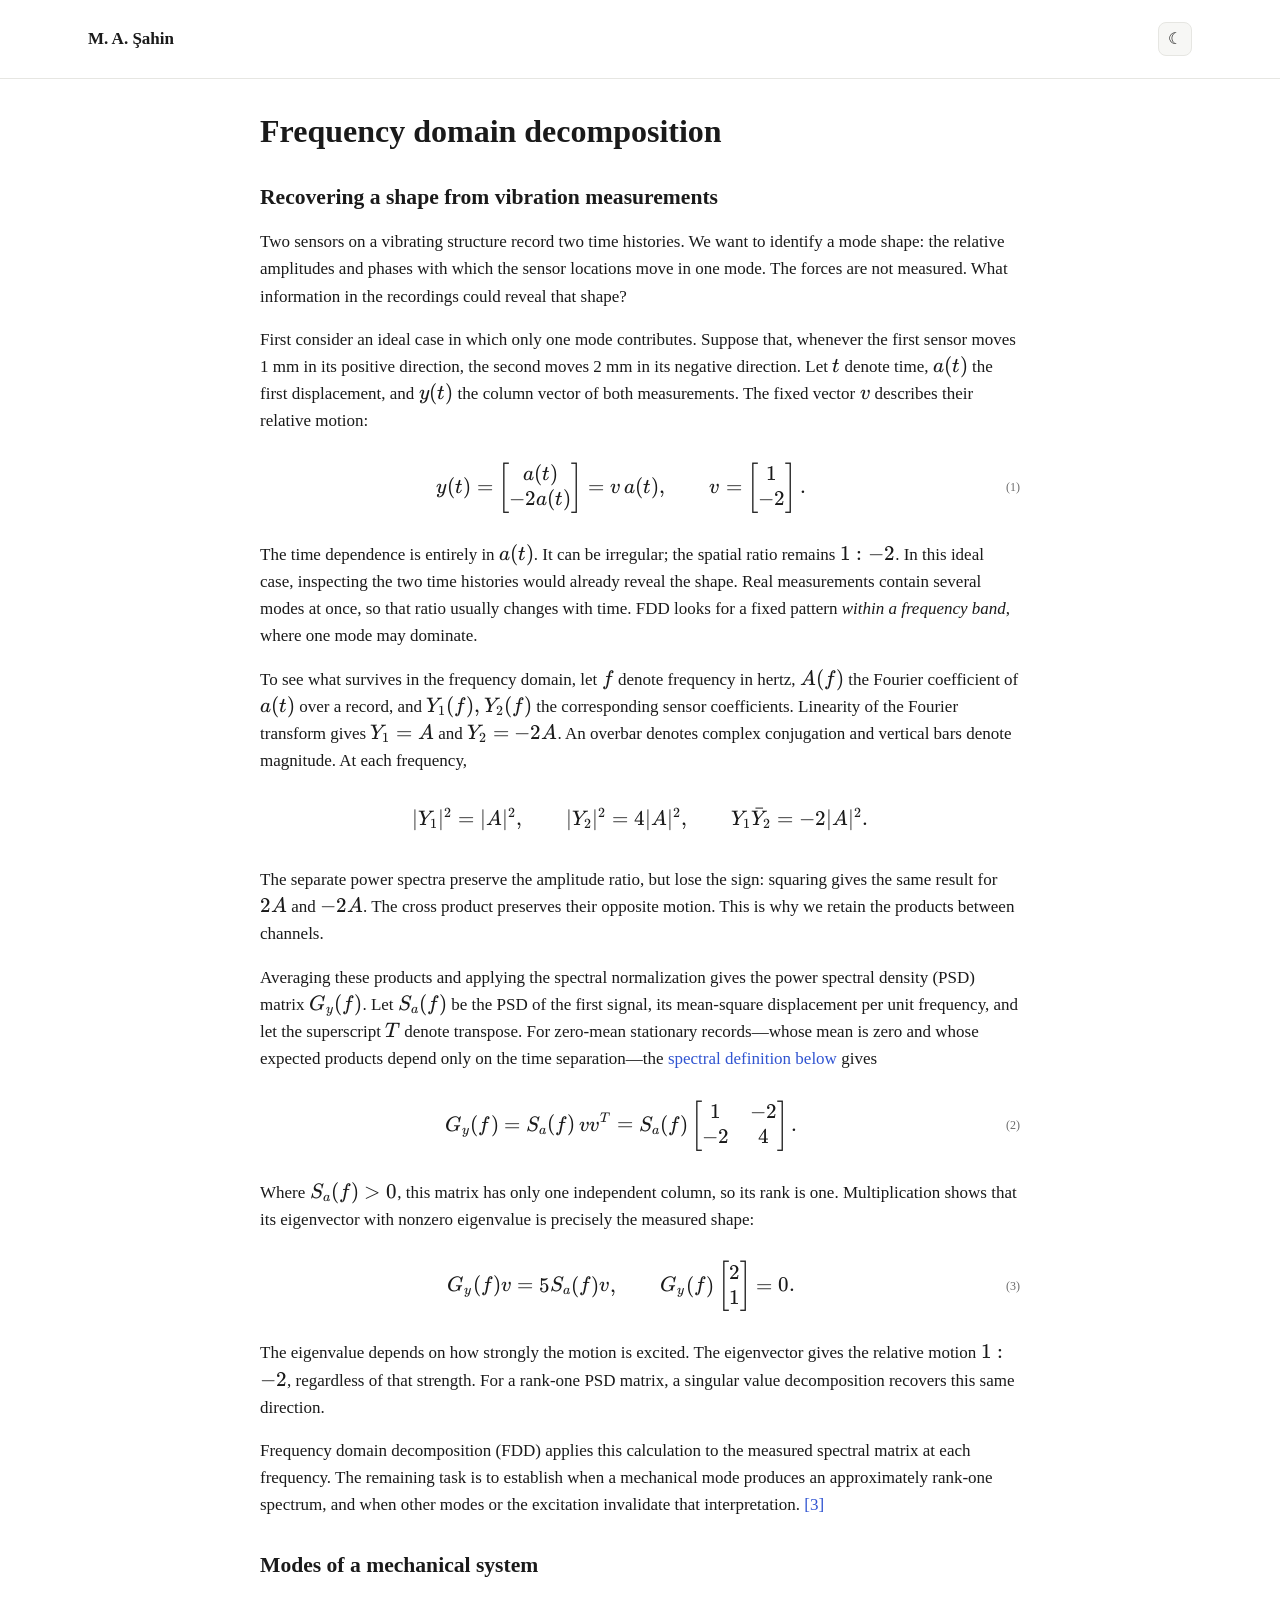
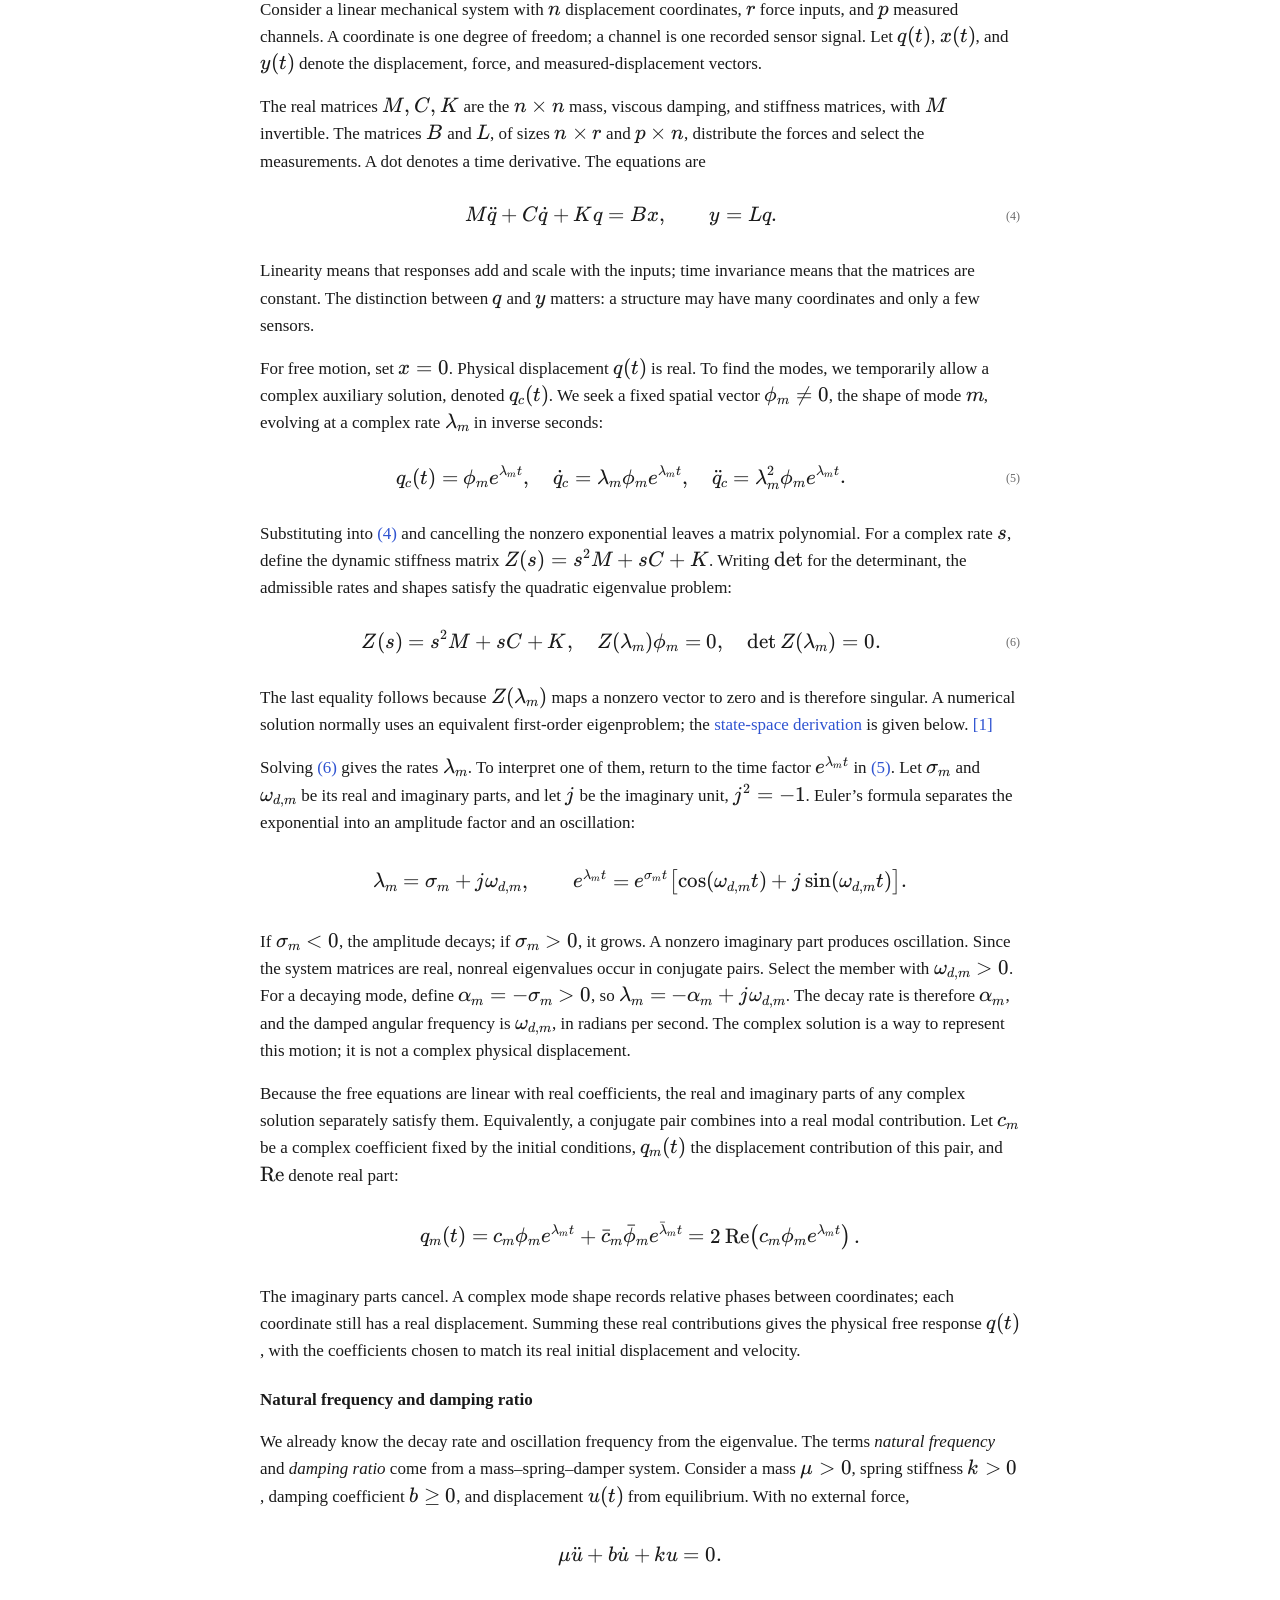
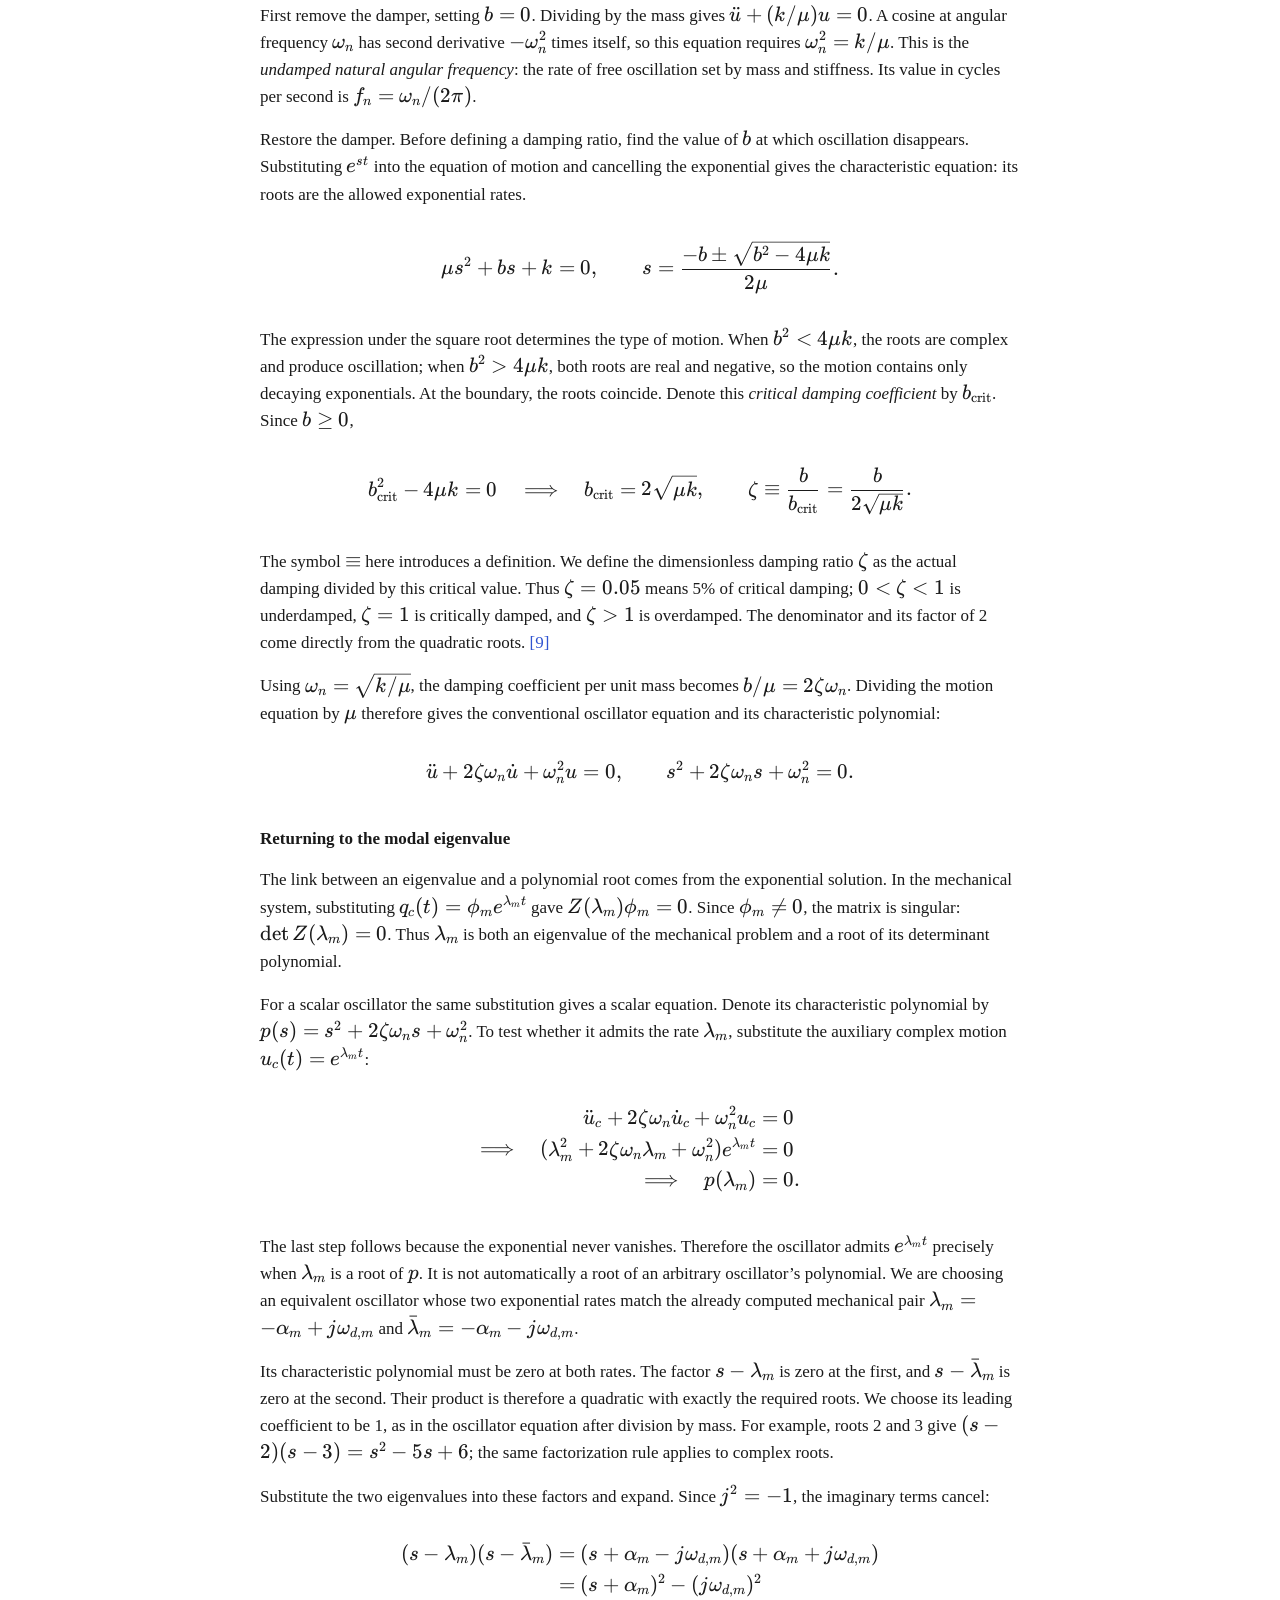
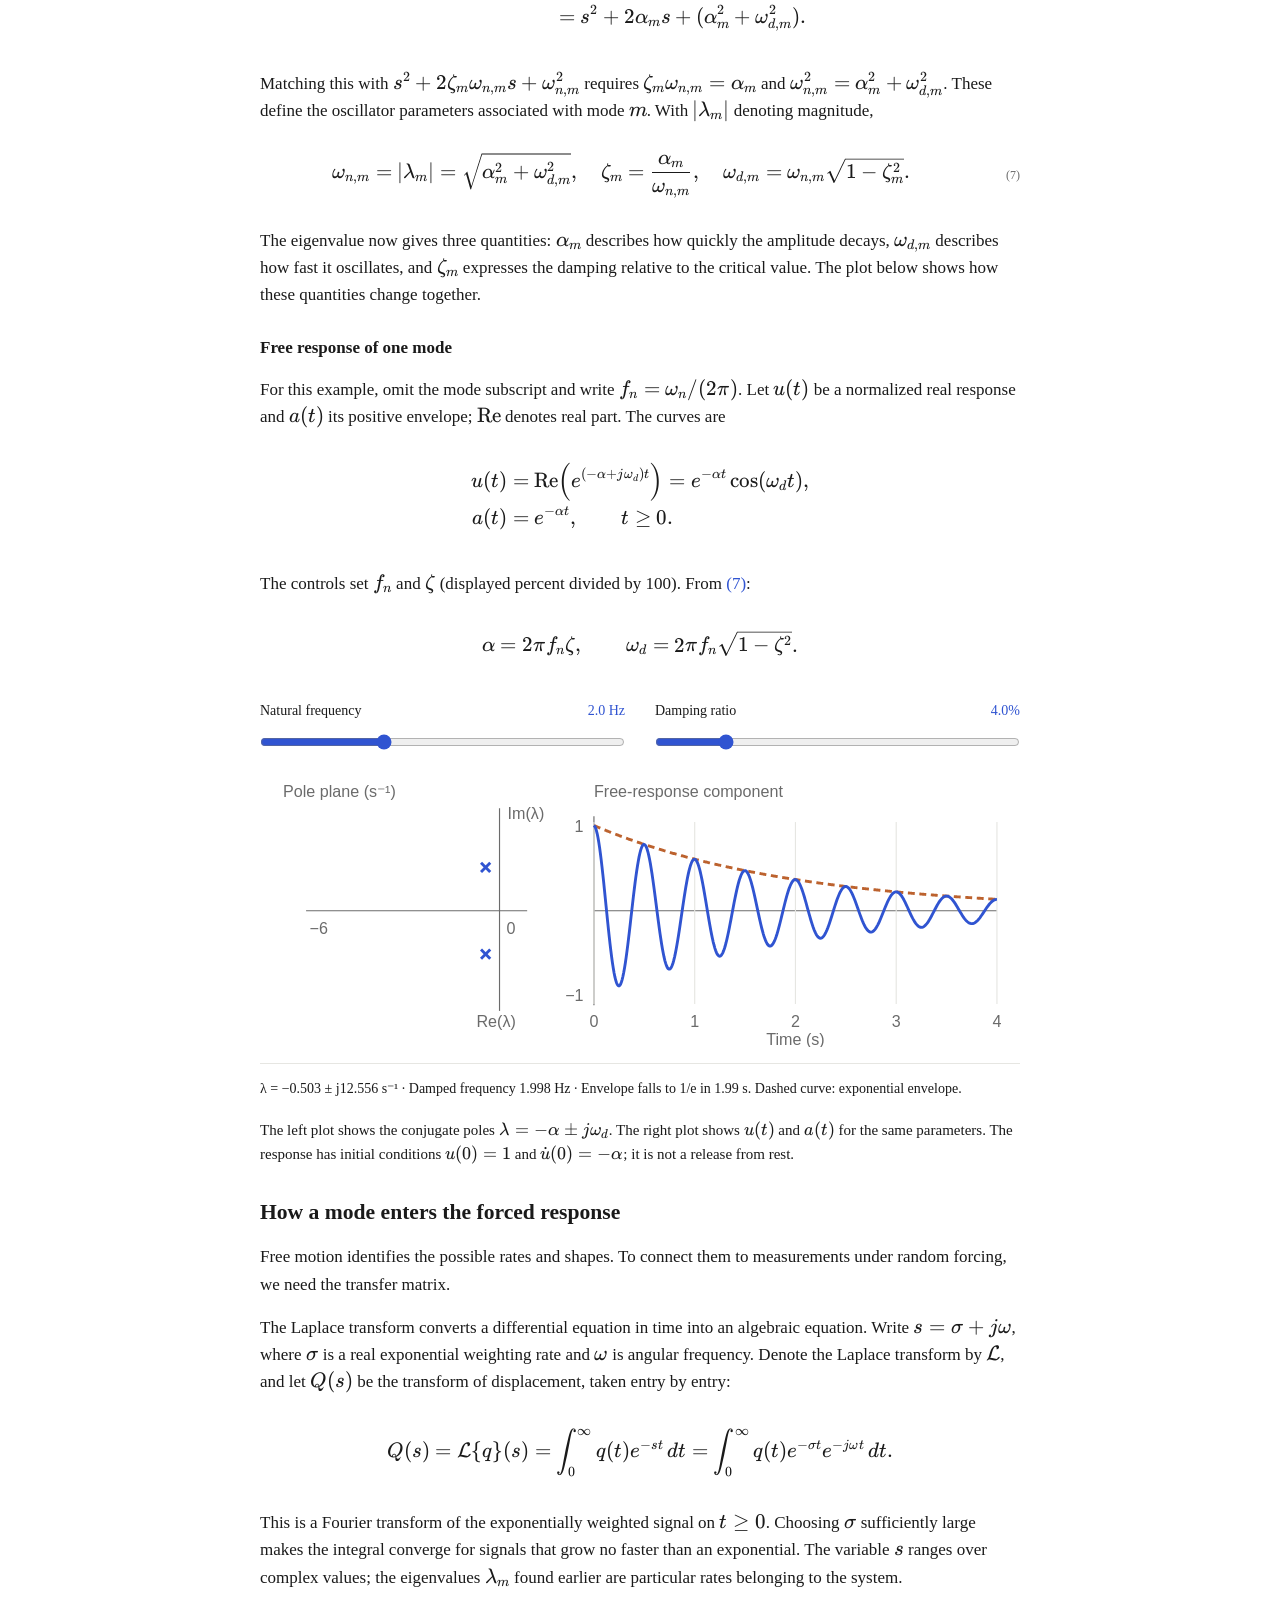
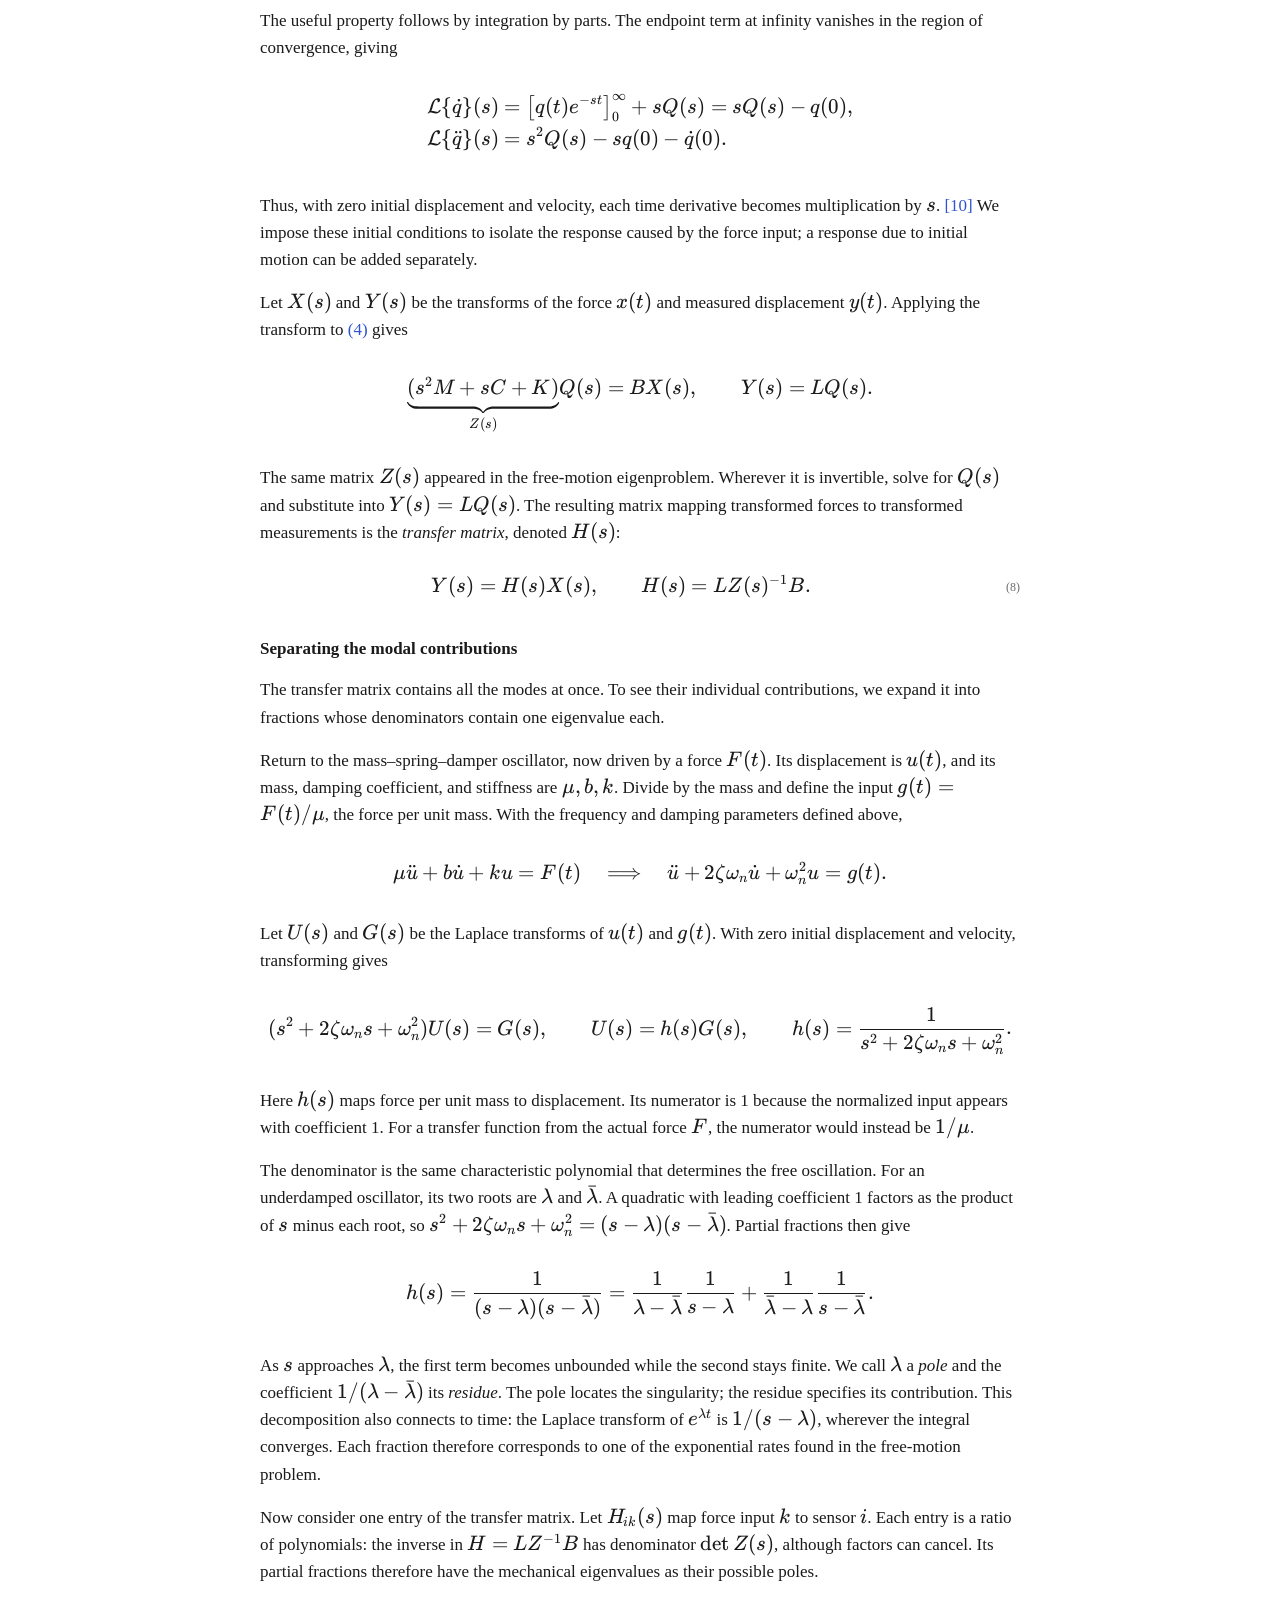
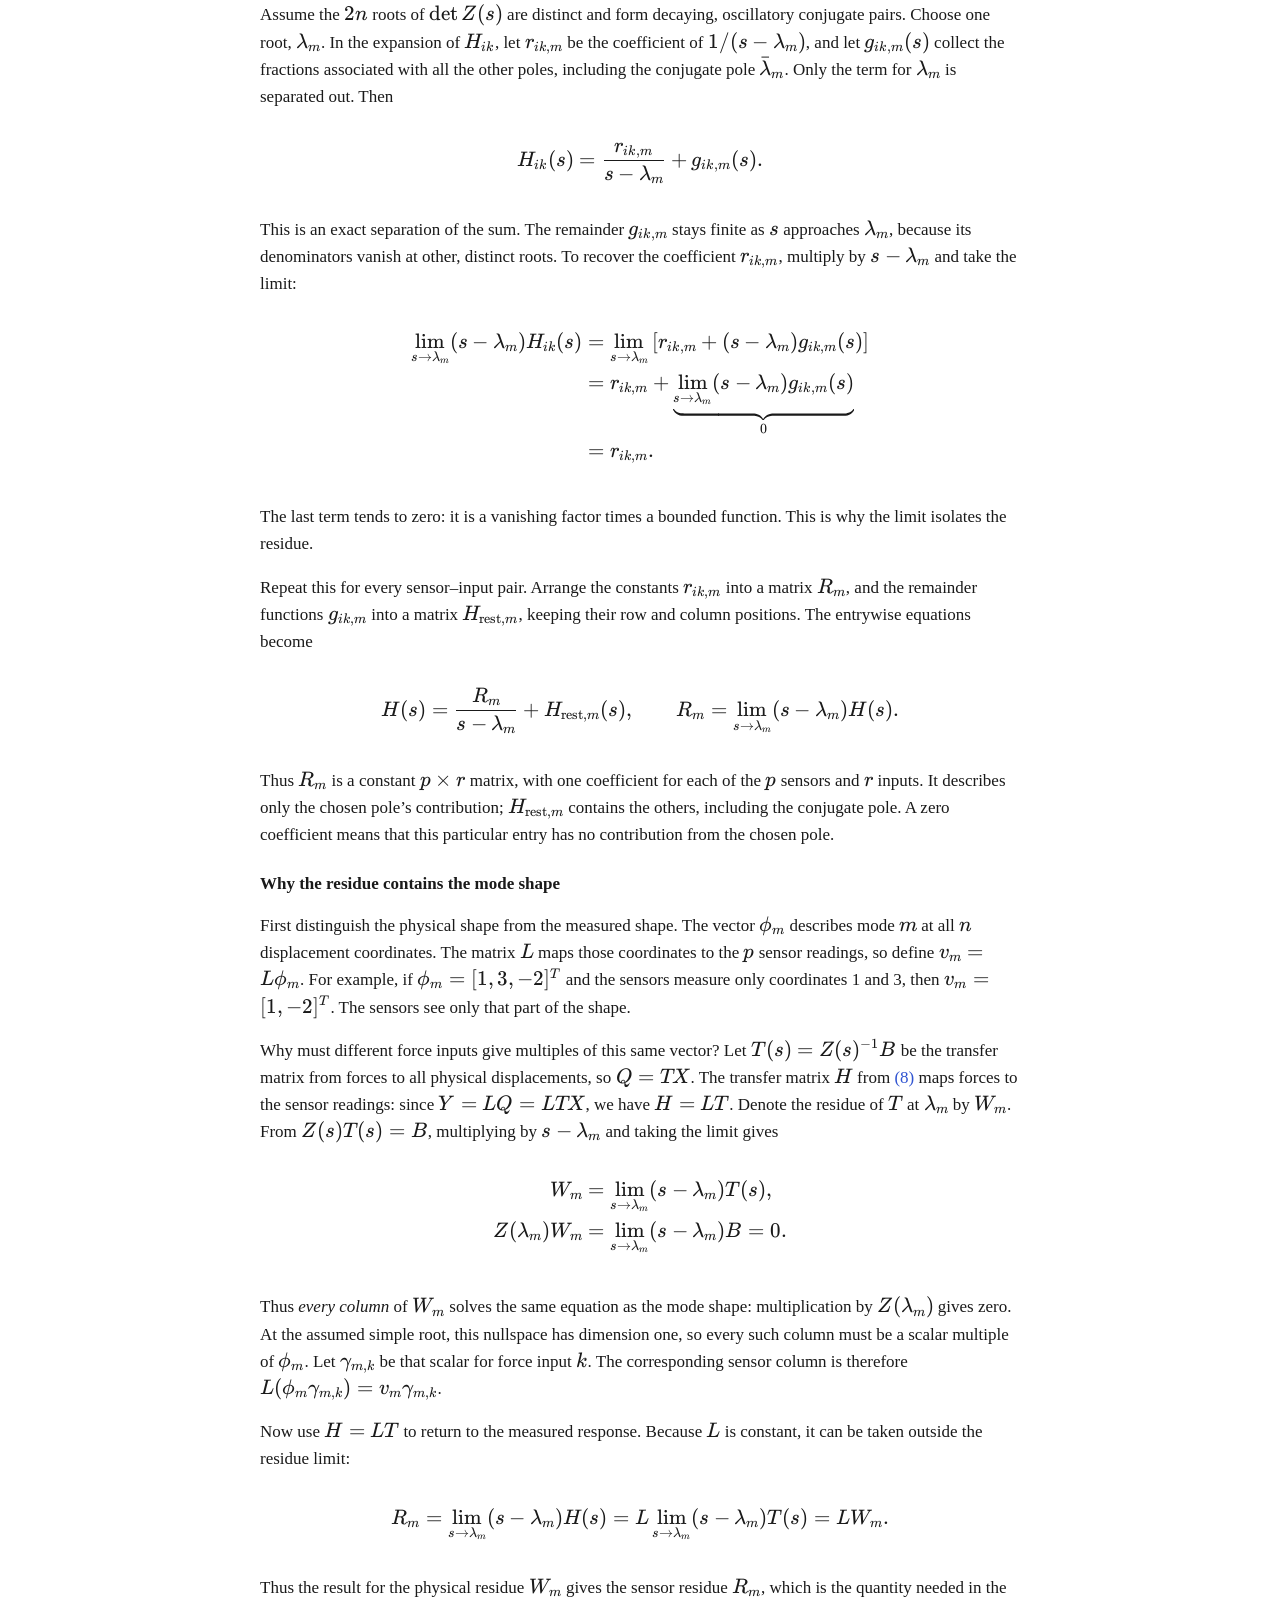
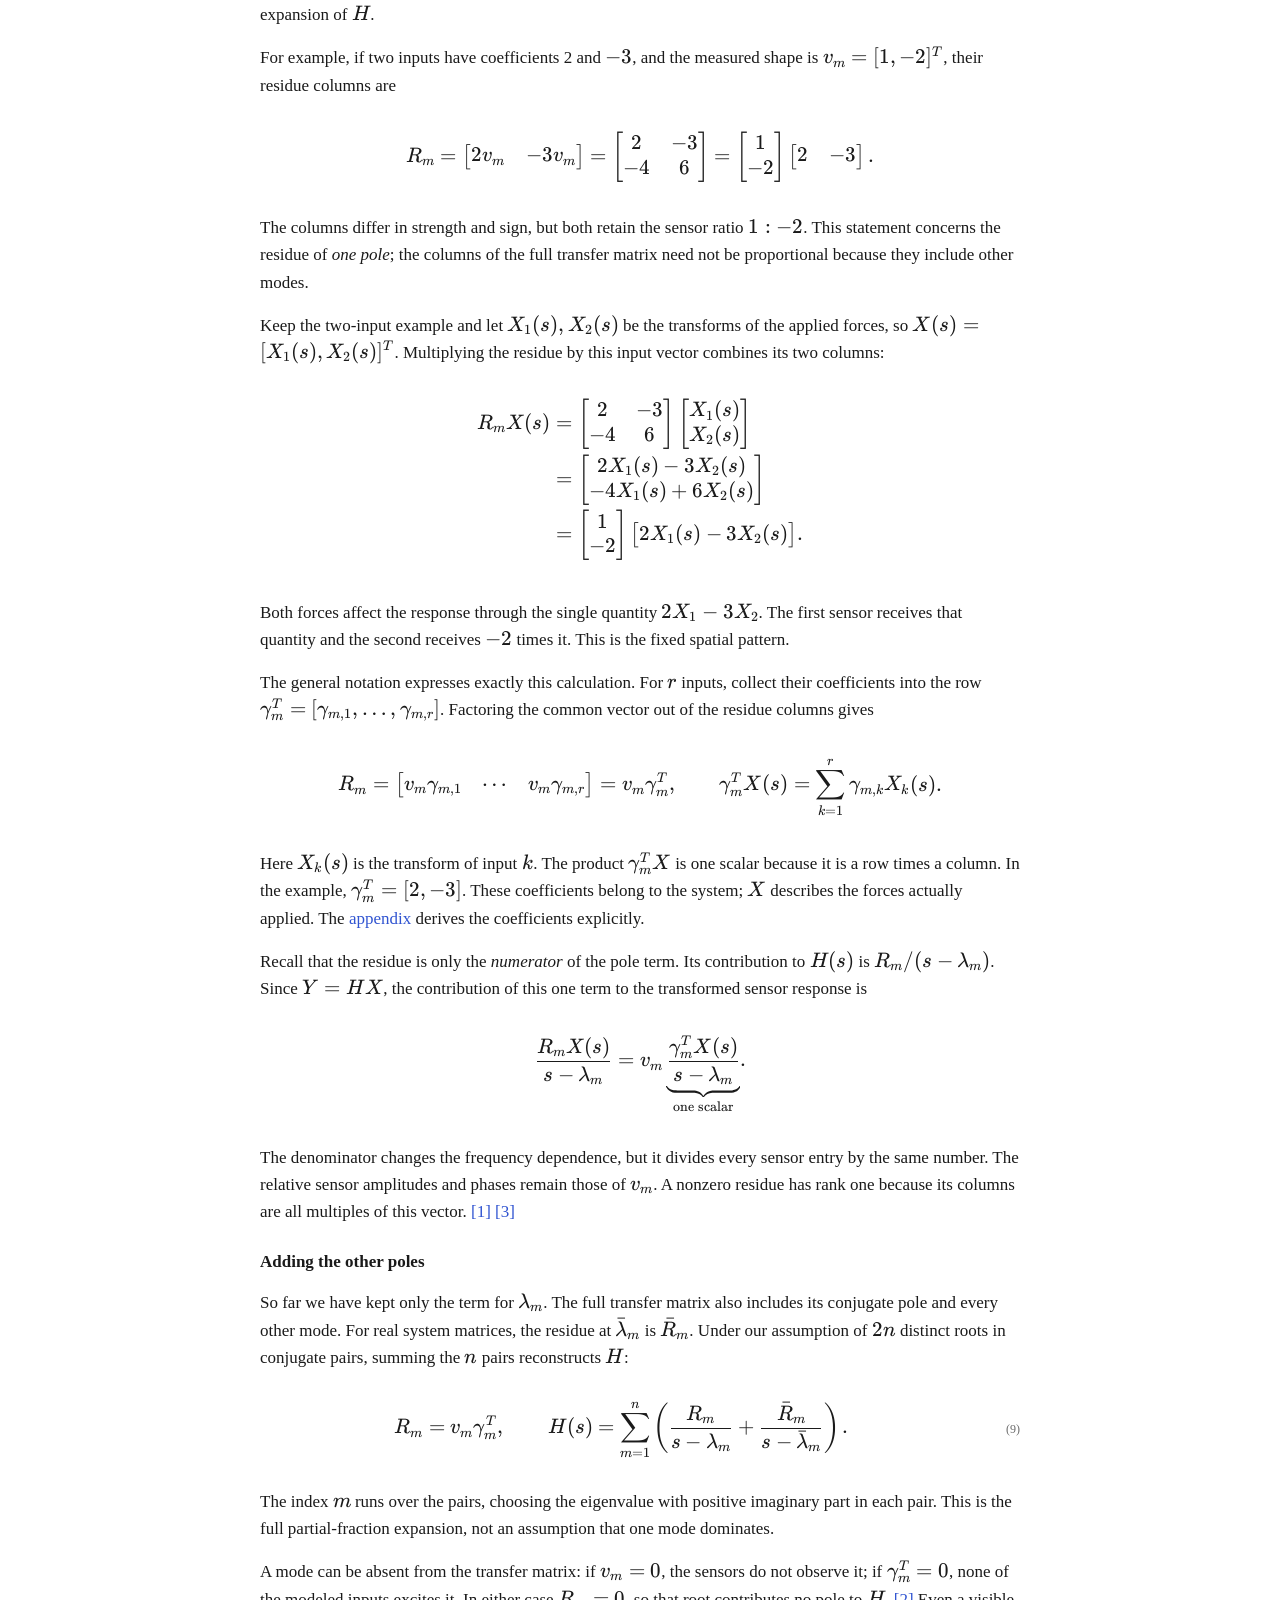
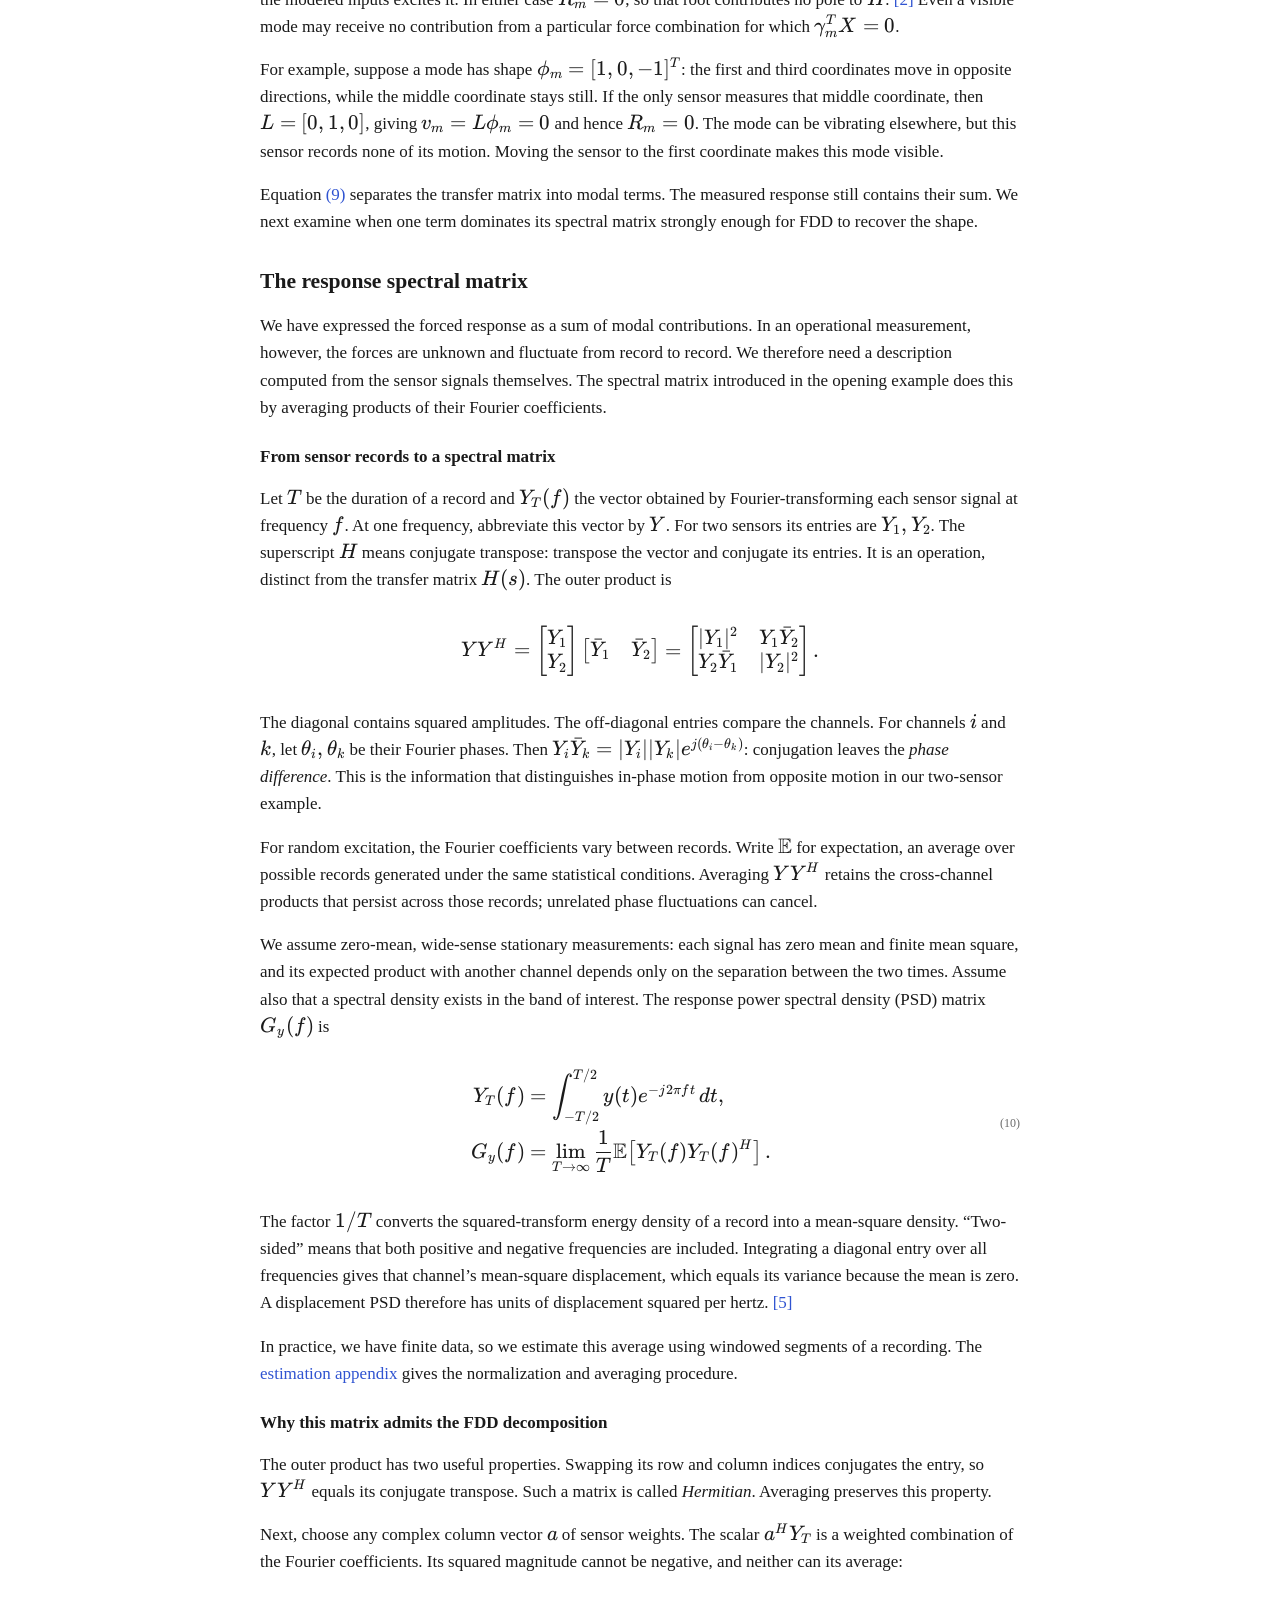
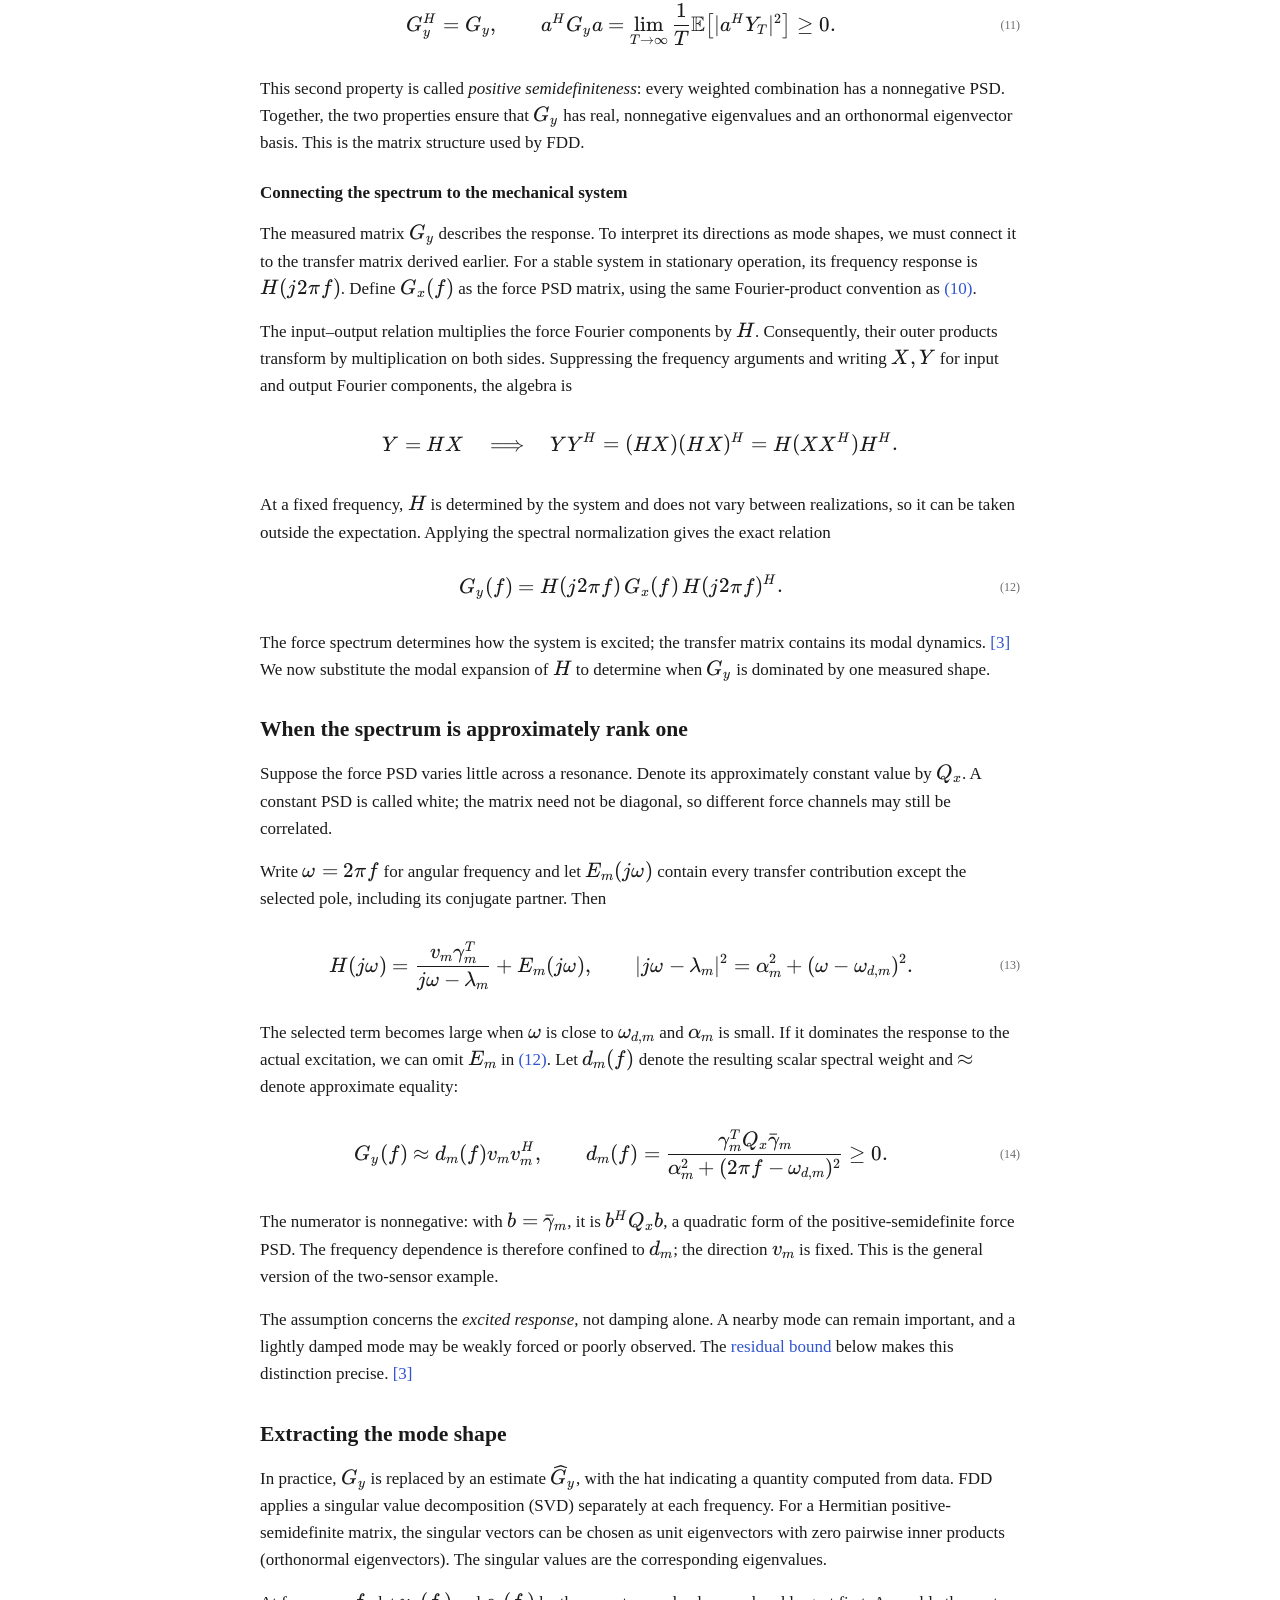
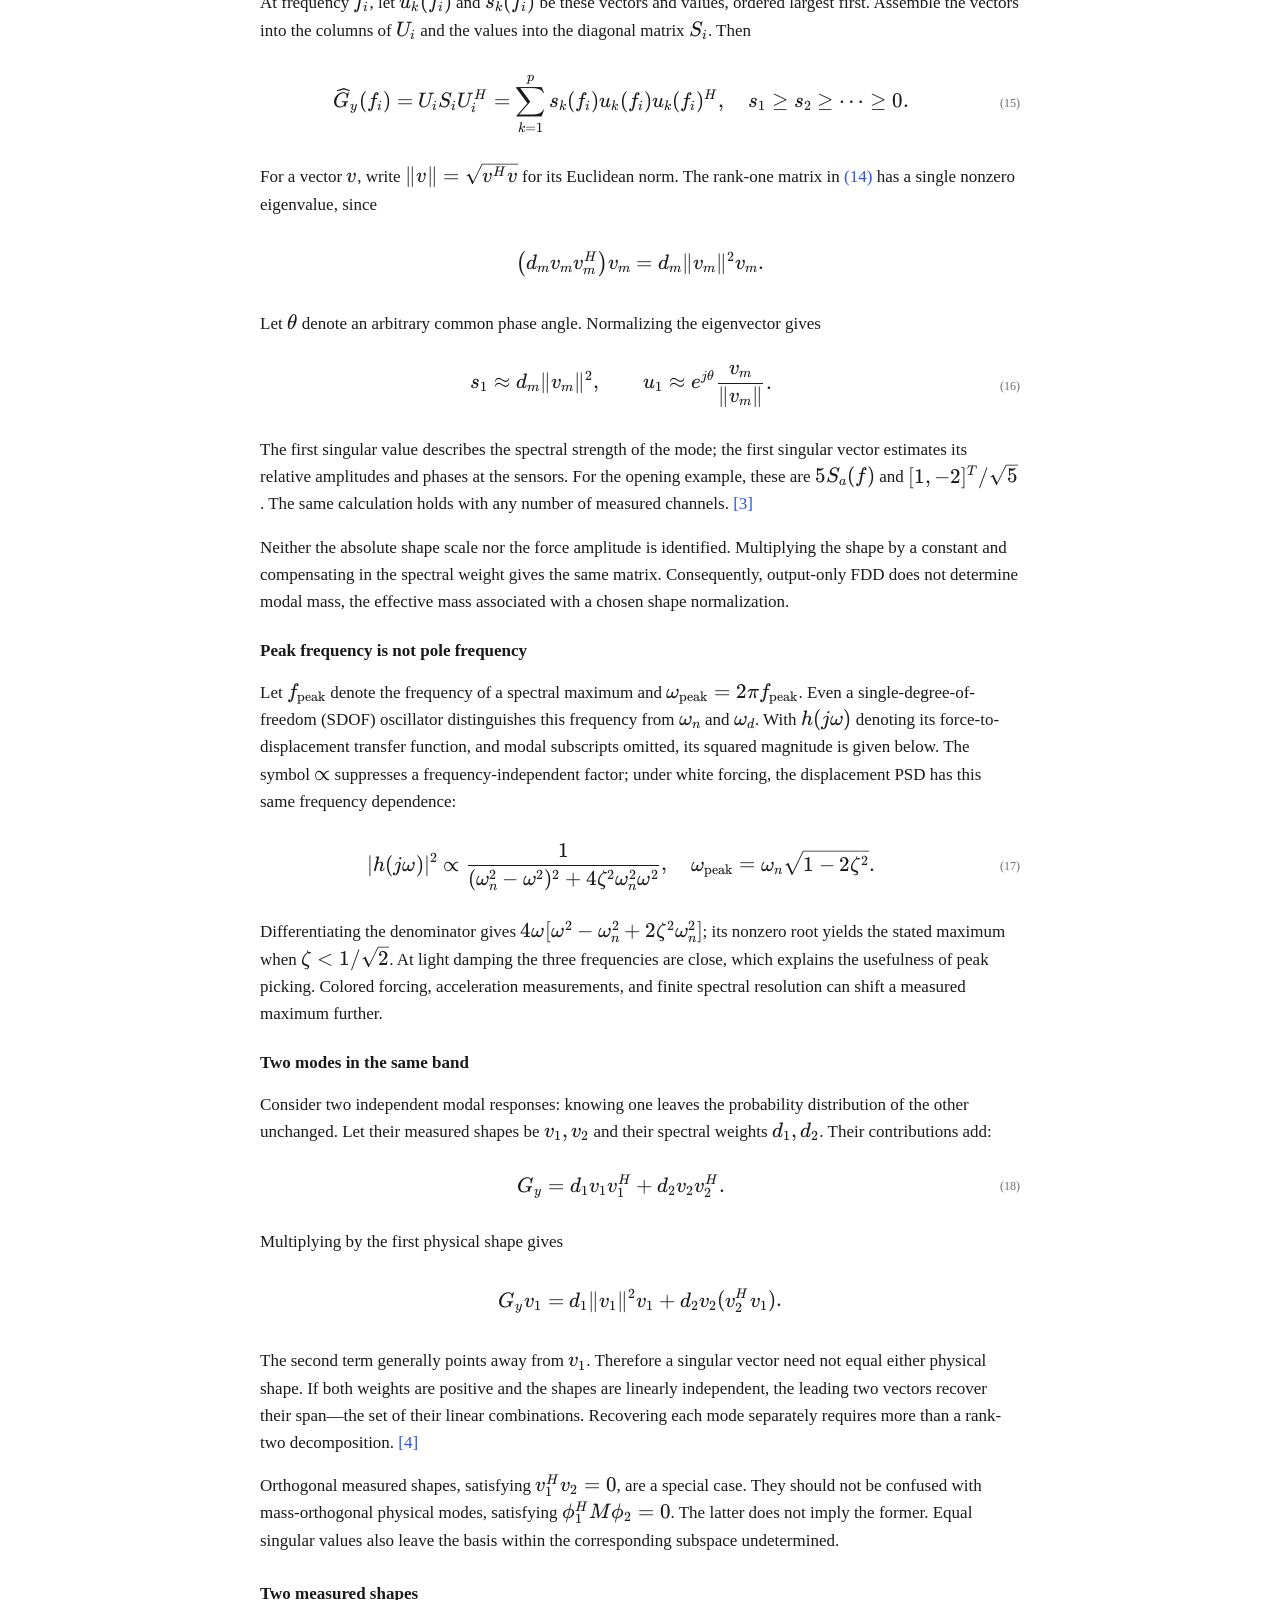
==== blogs/fdd/index.html @ 5a4603cc "Add FDD tutorial and update graduate education" ====
<!doctype html>
<html lang="en"><head>
<meta charset="utf-8"><meta name="viewport" content="width=device-width, initial-scale=1">
<title>Frequency Domain Decomposition — Mehmet Akif Şahin</title>
<meta name="description" content="Derive frequency domain decomposition from mechanical eigenproblems, transfer-function residues and power spectral density matrices. Explore modal overlap and learn the assumptions behind FDD and EFDD.">
<meta name="author" content="Mehmet Akif Şahin">
<link rel="canonical" href="https://mehmetakifsahin.com/blogs/fdd/">
<link rel="icon" href="../../favicon.svg" type="image/svg+xml">
<link rel="stylesheet" href="../../styles.css"><link rel="stylesheet" href="../blog.css"><link rel="stylesheet" href="../../assets/katex/katex.min.css">
<script defer src="../theme.js"></script><script defer src="fdd.js"></script>
</head><body>
<a class="skip" href="#main">Skip to tutorial</a>
<header class="reading-header"><nav class="reading-nav" aria-label="Main navigation"><a class="brand" href="../../">M. A. Şahin</a><button id="theme-toggle" class="theme-toggle" type="button" aria-label="Toggle dark mode">☾</button></nav></header>
<div class="article-layout">
<main id="main" class="article">

<header id="start"><h1>Frequency domain decomposition</h1></header>

<section id="example"><h2>Recovering a shape from vibration measurements</h2>
<p>Two sensors on a vibrating structure record two time histories. We want to identify a mode shape: the relative amplitudes and phases with which the sensor locations move in one mode. The forces are not measured. What information in the recordings could reveal that shape?</p>
<p>First consider an ideal case in which only one mode contributes. Suppose that, whenever the first sensor moves 1 mm in its positive direction, the second moves 2 mm in its negative direction. Let <span class="katex"><span class="katex-mathml"><math xmlns="http://www.w3.org/1998/Math/MathML"><semantics><mrow><mi>t</mi></mrow><annotation encoding="application/x-tex">t</annotation></semantics></math></span><span class="katex-html" aria-hidden="true"><span class="base"><span class="strut" style="height:0.6151em;"></span><span class="mord mathnormal">t</span></span></span></span> denote time, <span class="katex"><span class="katex-mathml"><math xmlns="http://www.w3.org/1998/Math/MathML"><semantics><mrow><mi>a</mi><mo stretchy="false">(</mo><mi>t</mi><mo stretchy="false">)</mo></mrow><annotation encoding="application/x-tex">a(t)</annotation></semantics></math></span><span class="katex-html" aria-hidden="true"><span class="base"><span class="strut" style="height:1em;vertical-align:-0.25em;"></span><span class="mord mathnormal">a</span><span class="mopen">(</span><span class="mord mathnormal">t</span><span class="mclose">)</span></span></span></span> the first displacement, and <span class="katex"><span class="katex-mathml"><math xmlns="http://www.w3.org/1998/Math/MathML"><semantics><mrow><mi>y</mi><mo stretchy="false">(</mo><mi>t</mi><mo stretchy="false">)</mo></mrow><annotation encoding="application/x-tex">y(t)</annotation></semantics></math></span><span class="katex-html" aria-hidden="true"><span class="base"><span class="strut" style="height:1em;vertical-align:-0.25em;"></span><span class="mord mathnormal" style="margin-right:0.03588em;">y</span><span class="mopen">(</span><span class="mord mathnormal">t</span><span class="mclose">)</span></span></span></span> the column vector of both measurements. The fixed vector <span class="katex"><span class="katex-mathml"><math xmlns="http://www.w3.org/1998/Math/MathML"><semantics><mrow><mi>v</mi></mrow><annotation encoding="application/x-tex">v</annotation></semantics></math></span><span class="katex-html" aria-hidden="true"><span class="base"><span class="strut" style="height:0.4306em;"></span><span class="mord mathnormal" style="margin-right:0.03588em;">v</span></span></span></span> describes their relative motion:</p>
<div class="eq" id="example-motion"><div class="equation-scroll" tabindex="0" role="region" aria-label="Equation 1; scroll horizontally if needed"><span class="katex-display"><span class="katex"><span class="katex-mathml"><math xmlns="http://www.w3.org/1998/Math/MathML" display="block"><semantics><mrow><mi>y</mi><mo stretchy="false">(</mo><mi>t</mi><mo stretchy="false">)</mo><mo>=</mo><mrow><mo fence="true">[</mo><mtable rowspacing="0.16em" columnalign="center" columnspacing="1em"><mtr><mtd><mstyle scriptlevel="0" displaystyle="false"><mrow><mi>a</mi><mo stretchy="false">(</mo><mi>t</mi><mo stretchy="false">)</mo></mrow></mstyle></mtd></mtr><mtr><mtd><mstyle scriptlevel="0" displaystyle="false"><mrow><mo>−</mo><mn>2</mn><mi>a</mi><mo stretchy="false">(</mo><mi>t</mi><mo stretchy="false">)</mo></mrow></mstyle></mtd></mtr></mtable><mo fence="true">]</mo></mrow><mo>=</mo><mi>v</mi><mtext> </mtext><mi>a</mi><mo stretchy="false">(</mo><mi>t</mi><mo stretchy="false">)</mo><mo separator="true">,</mo><mspace width="2em"/><mi>v</mi><mo>=</mo><mrow><mo fence="true">[</mo><mtable rowspacing="0.16em" columnalign="center" columnspacing="1em"><mtr><mtd><mstyle scriptlevel="0" displaystyle="false"><mn>1</mn></mstyle></mtd></mtr><mtr><mtd><mstyle scriptlevel="0" displaystyle="false"><mrow><mo>−</mo><mn>2</mn></mrow></mstyle></mtd></mtr></mtable><mo fence="true">]</mo></mrow><mi mathvariant="normal">.</mi></mrow><annotation encoding="application/x-tex">y(t)=\begin{bmatrix}a(t)\\-2a(t)\end{bmatrix}=v\,a(t),\qquad v=\begin{bmatrix}1\\-2\end{bmatrix}.</annotation></semantics></math></span><span class="katex-html" aria-hidden="true"><span class="base"><span class="strut" style="height:1em;vertical-align:-0.25em;"></span><span class="mord mathnormal" style="margin-right:0.03588em;">y</span><span class="mopen">(</span><span class="mord mathnormal">t</span><span class="mclose">)</span><span class="mspace" style="margin-right:0.2778em;"></span><span class="mrel">=</span><span class="mspace" style="margin-right:0.2778em;"></span></span><span class="base"><span class="strut" style="height:2.4em;vertical-align:-0.95em;"></span><span class="minner"><span class="mopen delimcenter" style="top:0em;"><span class="delimsizing size3">[</span></span><span class="mord"><span class="mtable"><span class="col-align-c"><span class="vlist-t vlist-t2"><span class="vlist-r"><span class="vlist" style="height:1.45em;"><span style="top:-3.61em;"><span class="pstrut" style="height:3em;"></span><span class="mord"><span class="mord mathnormal">a</span><span class="mopen">(</span><span class="mord mathnormal">t</span><span class="mclose">)</span></span></span><span style="top:-2.41em;"><span class="pstrut" style="height:3em;"></span><span class="mord"><span class="mord">−</span><span class="mord">2</span><span class="mord mathnormal">a</span><span class="mopen">(</span><span class="mord mathnormal">t</span><span class="mclose">)</span></span></span></span><span class="vlist-s">​</span></span><span class="vlist-r"><span class="vlist" style="height:0.95em;"><span></span></span></span></span></span></span></span><span class="mclose delimcenter" style="top:0em;"><span class="delimsizing size3">]</span></span></span><span class="mspace" style="margin-right:0.2778em;"></span><span class="mrel">=</span><span class="mspace" style="margin-right:0.2778em;"></span></span><span class="base"><span class="strut" style="height:1em;vertical-align:-0.25em;"></span><span class="mord mathnormal" style="margin-right:0.03588em;">v</span><span class="mspace" style="margin-right:0.1667em;"></span><span class="mord mathnormal">a</span><span class="mopen">(</span><span class="mord mathnormal">t</span><span class="mclose">)</span><span class="mpunct">,</span><span class="mspace" style="margin-right:2em;"></span><span class="mspace" style="margin-right:0.1667em;"></span><span class="mord mathnormal" style="margin-right:0.03588em;">v</span><span class="mspace" style="margin-right:0.2778em;"></span><span class="mrel">=</span><span class="mspace" style="margin-right:0.2778em;"></span></span><span class="base"><span class="strut" style="height:2.4em;vertical-align:-0.95em;"></span><span class="minner"><span class="mopen delimcenter" style="top:0em;"><span class="delimsizing size3">[</span></span><span class="mord"><span class="mtable"><span class="col-align-c"><span class="vlist-t vlist-t2"><span class="vlist-r"><span class="vlist" style="height:1.45em;"><span style="top:-3.61em;"><span class="pstrut" style="height:3em;"></span><span class="mord"><span class="mord">1</span></span></span><span style="top:-2.41em;"><span class="pstrut" style="height:3em;"></span><span class="mord"><span class="mord">−</span><span class="mord">2</span></span></span></span><span class="vlist-s">​</span></span><span class="vlist-r"><span class="vlist" style="height:0.95em;"><span></span></span></span></span></span></span></span><span class="mclose delimcenter" style="top:0em;"><span class="delimsizing size3">]</span></span></span><span class="mspace" style="margin-right:0.1667em;"></span><span class="mord">.</span></span></span></span></span></div><a class="number" href="#example-motion">(1)</a></div>
<p>The time dependence is entirely in <span class="katex"><span class="katex-mathml"><math xmlns="http://www.w3.org/1998/Math/MathML"><semantics><mrow><mi>a</mi><mo stretchy="false">(</mo><mi>t</mi><mo stretchy="false">)</mo></mrow><annotation encoding="application/x-tex">a(t)</annotation></semantics></math></span><span class="katex-html" aria-hidden="true"><span class="base"><span class="strut" style="height:1em;vertical-align:-0.25em;"></span><span class="mord mathnormal">a</span><span class="mopen">(</span><span class="mord mathnormal">t</span><span class="mclose">)</span></span></span></span>. It can be irregular; the spatial ratio remains <span class="katex"><span class="katex-mathml"><math xmlns="http://www.w3.org/1998/Math/MathML"><semantics><mrow><mn>1</mn><mo>:</mo><mo>−</mo><mn>2</mn></mrow><annotation encoding="application/x-tex">1:-2</annotation></semantics></math></span><span class="katex-html" aria-hidden="true"><span class="base"><span class="strut" style="height:0.6444em;"></span><span class="mord">1</span><span class="mspace" style="margin-right:0.2778em;"></span><span class="mrel">:</span><span class="mspace" style="margin-right:0.2778em;"></span></span><span class="base"><span class="strut" style="height:0.7278em;vertical-align:-0.0833em;"></span><span class="mord">−</span><span class="mord">2</span></span></span></span>. In this ideal case, inspecting the two time histories would already reveal the shape. Real measurements contain several modes at once, so that ratio usually changes with time. FDD looks for a fixed pattern <em>within a frequency band</em>, where one mode may dominate.</p>
<p>To see what survives in the frequency domain, let <span class="katex"><span class="katex-mathml"><math xmlns="http://www.w3.org/1998/Math/MathML"><semantics><mrow><mi>f</mi></mrow><annotation encoding="application/x-tex">f</annotation></semantics></math></span><span class="katex-html" aria-hidden="true"><span class="base"><span class="strut" style="height:0.8889em;vertical-align:-0.1944em;"></span><span class="mord mathnormal" style="margin-right:0.10764em;">f</span></span></span></span> denote frequency in hertz, <span class="katex"><span class="katex-mathml"><math xmlns="http://www.w3.org/1998/Math/MathML"><semantics><mrow><mi>A</mi><mo stretchy="false">(</mo><mi>f</mi><mo stretchy="false">)</mo></mrow><annotation encoding="application/x-tex">A(f)</annotation></semantics></math></span><span class="katex-html" aria-hidden="true"><span class="base"><span class="strut" style="height:1em;vertical-align:-0.25em;"></span><span class="mord mathnormal">A</span><span class="mopen">(</span><span class="mord mathnormal" style="margin-right:0.10764em;">f</span><span class="mclose">)</span></span></span></span> the Fourier coefficient of <span class="katex"><span class="katex-mathml"><math xmlns="http://www.w3.org/1998/Math/MathML"><semantics><mrow><mi>a</mi><mo stretchy="false">(</mo><mi>t</mi><mo stretchy="false">)</mo></mrow><annotation encoding="application/x-tex">a(t)</annotation></semantics></math></span><span class="katex-html" aria-hidden="true"><span class="base"><span class="strut" style="height:1em;vertical-align:-0.25em;"></span><span class="mord mathnormal">a</span><span class="mopen">(</span><span class="mord mathnormal">t</span><span class="mclose">)</span></span></span></span> over a record, and <span class="katex"><span class="katex-mathml"><math xmlns="http://www.w3.org/1998/Math/MathML"><semantics><mrow><msub><mi>Y</mi><mn>1</mn></msub><mo stretchy="false">(</mo><mi>f</mi><mo stretchy="false">)</mo><mo separator="true">,</mo><msub><mi>Y</mi><mn>2</mn></msub><mo stretchy="false">(</mo><mi>f</mi><mo stretchy="false">)</mo></mrow><annotation encoding="application/x-tex">Y_1(f),Y_2(f)</annotation></semantics></math></span><span class="katex-html" aria-hidden="true"><span class="base"><span class="strut" style="height:1em;vertical-align:-0.25em;"></span><span class="mord"><span class="mord mathnormal" style="margin-right:0.22222em;">Y</span><span class="msupsub"><span class="vlist-t vlist-t2"><span class="vlist-r"><span class="vlist" style="height:0.3011em;"><span style="top:-2.55em;margin-left:-0.2222em;margin-right:0.05em;"><span class="pstrut" style="height:2.7em;"></span><span class="sizing reset-size6 size3 mtight"><span class="mord mtight">1</span></span></span></span><span class="vlist-s">​</span></span><span class="vlist-r"><span class="vlist" style="height:0.15em;"><span></span></span></span></span></span></span><span class="mopen">(</span><span class="mord mathnormal" style="margin-right:0.10764em;">f</span><span class="mclose">)</span><span class="mpunct">,</span><span class="mspace" style="margin-right:0.1667em;"></span><span class="mord"><span class="mord mathnormal" style="margin-right:0.22222em;">Y</span><span class="msupsub"><span class="vlist-t vlist-t2"><span class="vlist-r"><span class="vlist" style="height:0.3011em;"><span style="top:-2.55em;margin-left:-0.2222em;margin-right:0.05em;"><span class="pstrut" style="height:2.7em;"></span><span class="sizing reset-size6 size3 mtight"><span class="mord mtight">2</span></span></span></span><span class="vlist-s">​</span></span><span class="vlist-r"><span class="vlist" style="height:0.15em;"><span></span></span></span></span></span></span><span class="mopen">(</span><span class="mord mathnormal" style="margin-right:0.10764em;">f</span><span class="mclose">)</span></span></span></span> the corresponding sensor coefficients. Linearity of the Fourier transform gives <span class="katex"><span class="katex-mathml"><math xmlns="http://www.w3.org/1998/Math/MathML"><semantics><mrow><msub><mi>Y</mi><mn>1</mn></msub><mo>=</mo><mi>A</mi></mrow><annotation encoding="application/x-tex">Y_1=A</annotation></semantics></math></span><span class="katex-html" aria-hidden="true"><span class="base"><span class="strut" style="height:0.8333em;vertical-align:-0.15em;"></span><span class="mord"><span class="mord mathnormal" style="margin-right:0.22222em;">Y</span><span class="msupsub"><span class="vlist-t vlist-t2"><span class="vlist-r"><span class="vlist" style="height:0.3011em;"><span style="top:-2.55em;margin-left:-0.2222em;margin-right:0.05em;"><span class="pstrut" style="height:2.7em;"></span><span class="sizing reset-size6 size3 mtight"><span class="mord mtight">1</span></span></span></span><span class="vlist-s">​</span></span><span class="vlist-r"><span class="vlist" style="height:0.15em;"><span></span></span></span></span></span></span><span class="mspace" style="margin-right:0.2778em;"></span><span class="mrel">=</span><span class="mspace" style="margin-right:0.2778em;"></span></span><span class="base"><span class="strut" style="height:0.6833em;"></span><span class="mord mathnormal">A</span></span></span></span> and <span class="katex"><span class="katex-mathml"><math xmlns="http://www.w3.org/1998/Math/MathML"><semantics><mrow><msub><mi>Y</mi><mn>2</mn></msub><mo>=</mo><mo>−</mo><mn>2</mn><mi>A</mi></mrow><annotation encoding="application/x-tex">Y_2=-2A</annotation></semantics></math></span><span class="katex-html" aria-hidden="true"><span class="base"><span class="strut" style="height:0.8333em;vertical-align:-0.15em;"></span><span class="mord"><span class="mord mathnormal" style="margin-right:0.22222em;">Y</span><span class="msupsub"><span class="vlist-t vlist-t2"><span class="vlist-r"><span class="vlist" style="height:0.3011em;"><span style="top:-2.55em;margin-left:-0.2222em;margin-right:0.05em;"><span class="pstrut" style="height:2.7em;"></span><span class="sizing reset-size6 size3 mtight"><span class="mord mtight">2</span></span></span></span><span class="vlist-s">​</span></span><span class="vlist-r"><span class="vlist" style="height:0.15em;"><span></span></span></span></span></span></span><span class="mspace" style="margin-right:0.2778em;"></span><span class="mrel">=</span><span class="mspace" style="margin-right:0.2778em;"></span></span><span class="base"><span class="strut" style="height:0.7667em;vertical-align:-0.0833em;"></span><span class="mord">−</span><span class="mord">2</span><span class="mord mathnormal">A</span></span></span></span>. An overbar denotes complex conjugation and vertical bars denote magnitude. At each frequency,</p>
<div class="equation-scroll" tabindex="0" role="region" aria-label="Fourier products of the two sensor signals"><span class="katex-display"><span class="katex"><span class="katex-mathml"><math xmlns="http://www.w3.org/1998/Math/MathML" display="block"><semantics><mrow><mi mathvariant="normal">∣</mi><msub><mi>Y</mi><mn>1</mn></msub><msup><mi mathvariant="normal">∣</mi><mn>2</mn></msup><mo>=</mo><mi mathvariant="normal">∣</mi><mi>A</mi><msup><mi mathvariant="normal">∣</mi><mn>2</mn></msup><mo separator="true">,</mo><mspace width="2em"/><mi mathvariant="normal">∣</mi><msub><mi>Y</mi><mn>2</mn></msub><msup><mi mathvariant="normal">∣</mi><mn>2</mn></msup><mo>=</mo><mn>4</mn><mi mathvariant="normal">∣</mi><mi>A</mi><msup><mi mathvariant="normal">∣</mi><mn>2</mn></msup><mo separator="true">,</mo><mspace width="2em"/><msub><mi>Y</mi><mn>1</mn></msub><msub><mover accent="true"><mi>Y</mi><mo>ˉ</mo></mover><mn>2</mn></msub><mo>=</mo><mo>−</mo><mn>2</mn><mi mathvariant="normal">∣</mi><mi>A</mi><msup><mi mathvariant="normal">∣</mi><mn>2</mn></msup><mi mathvariant="normal">.</mi></mrow><annotation encoding="application/x-tex">|Y_1|^2=|A|^2,\qquad |Y_2|^2=4|A|^2,\qquad Y_1\bar Y_2=-2|A|^2.</annotation></semantics></math></span><span class="katex-html" aria-hidden="true"><span class="base"><span class="strut" style="height:1.1141em;vertical-align:-0.25em;"></span><span class="mord">∣</span><span class="mord"><span class="mord mathnormal" style="margin-right:0.22222em;">Y</span><span class="msupsub"><span class="vlist-t vlist-t2"><span class="vlist-r"><span class="vlist" style="height:0.3011em;"><span style="top:-2.55em;margin-left:-0.2222em;margin-right:0.05em;"><span class="pstrut" style="height:2.7em;"></span><span class="sizing reset-size6 size3 mtight"><span class="mord mtight">1</span></span></span></span><span class="vlist-s">​</span></span><span class="vlist-r"><span class="vlist" style="height:0.15em;"><span></span></span></span></span></span></span><span class="mord"><span class="mord">∣</span><span class="msupsub"><span class="vlist-t"><span class="vlist-r"><span class="vlist" style="height:0.8641em;"><span style="top:-3.113em;margin-right:0.05em;"><span class="pstrut" style="height:2.7em;"></span><span class="sizing reset-size6 size3 mtight"><span class="mord mtight">2</span></span></span></span></span></span></span></span><span class="mspace" style="margin-right:0.2778em;"></span><span class="mrel">=</span><span class="mspace" style="margin-right:0.2778em;"></span></span><span class="base"><span class="strut" style="height:1.1141em;vertical-align:-0.25em;"></span><span class="mord">∣</span><span class="mord mathnormal">A</span><span class="mord"><span class="mord">∣</span><span class="msupsub"><span class="vlist-t"><span class="vlist-r"><span class="vlist" style="height:0.8641em;"><span style="top:-3.113em;margin-right:0.05em;"><span class="pstrut" style="height:2.7em;"></span><span class="sizing reset-size6 size3 mtight"><span class="mord mtight">2</span></span></span></span></span></span></span></span><span class="mpunct">,</span><span class="mspace" style="margin-right:2em;"></span><span class="mspace" style="margin-right:0.1667em;"></span><span class="mord">∣</span><span class="mord"><span class="mord mathnormal" style="margin-right:0.22222em;">Y</span><span class="msupsub"><span class="vlist-t vlist-t2"><span class="vlist-r"><span class="vlist" style="height:0.3011em;"><span style="top:-2.55em;margin-left:-0.2222em;margin-right:0.05em;"><span class="pstrut" style="height:2.7em;"></span><span class="sizing reset-size6 size3 mtight"><span class="mord mtight">2</span></span></span></span><span class="vlist-s">​</span></span><span class="vlist-r"><span class="vlist" style="height:0.15em;"><span></span></span></span></span></span></span><span class="mord"><span class="mord">∣</span><span class="msupsub"><span class="vlist-t"><span class="vlist-r"><span class="vlist" style="height:0.8641em;"><span style="top:-3.113em;margin-right:0.05em;"><span class="pstrut" style="height:2.7em;"></span><span class="sizing reset-size6 size3 mtight"><span class="mord mtight">2</span></span></span></span></span></span></span></span><span class="mspace" style="margin-right:0.2778em;"></span><span class="mrel">=</span><span class="mspace" style="margin-right:0.2778em;"></span></span><span class="base"><span class="strut" style="height:1.1141em;vertical-align:-0.25em;"></span><span class="mord">4∣</span><span class="mord mathnormal">A</span><span class="mord"><span class="mord">∣</span><span class="msupsub"><span class="vlist-t"><span class="vlist-r"><span class="vlist" style="height:0.8641em;"><span style="top:-3.113em;margin-right:0.05em;"><span class="pstrut" style="height:2.7em;"></span><span class="sizing reset-size6 size3 mtight"><span class="mord mtight">2</span></span></span></span></span></span></span></span><span class="mpunct">,</span><span class="mspace" style="margin-right:2em;"></span><span class="mspace" style="margin-right:0.1667em;"></span><span class="mord"><span class="mord mathnormal" style="margin-right:0.22222em;">Y</span><span class="msupsub"><span class="vlist-t vlist-t2"><span class="vlist-r"><span class="vlist" style="height:0.3011em;"><span style="top:-2.55em;margin-left:-0.2222em;margin-right:0.05em;"><span class="pstrut" style="height:2.7em;"></span><span class="sizing reset-size6 size3 mtight"><span class="mord mtight">1</span></span></span></span><span class="vlist-s">​</span></span><span class="vlist-r"><span class="vlist" style="height:0.15em;"><span></span></span></span></span></span></span><span class="mord"><span class="mord accent"><span class="vlist-t"><span class="vlist-r"><span class="vlist" style="height:0.8201em;"><span style="top:-3em;"><span class="pstrut" style="height:3em;"></span><span class="mord mathnormal" style="margin-right:0.22222em;">Y</span></span><span style="top:-3.2523em;"><span class="pstrut" style="height:3em;"></span><span class="accent-body" style="left:-0.25em;"><span class="mord">ˉ</span></span></span></span></span></span></span><span class="msupsub"><span class="vlist-t vlist-t2"><span class="vlist-r"><span class="vlist" style="height:0.3011em;"><span style="top:-2.55em;margin-left:-0.2222em;margin-right:0.05em;"><span class="pstrut" style="height:2.7em;"></span><span class="sizing reset-size6 size3 mtight"><span class="mord mtight">2</span></span></span></span><span class="vlist-s">​</span></span><span class="vlist-r"><span class="vlist" style="height:0.15em;"><span></span></span></span></span></span></span><span class="mspace" style="margin-right:0.2778em;"></span><span class="mrel">=</span><span class="mspace" style="margin-right:0.2778em;"></span></span><span class="base"><span class="strut" style="height:1.1141em;vertical-align:-0.25em;"></span><span class="mord">−</span><span class="mord">2∣</span><span class="mord mathnormal">A</span><span class="mord"><span class="mord">∣</span><span class="msupsub"><span class="vlist-t"><span class="vlist-r"><span class="vlist" style="height:0.8641em;"><span style="top:-3.113em;margin-right:0.05em;"><span class="pstrut" style="height:2.7em;"></span><span class="sizing reset-size6 size3 mtight"><span class="mord mtight">2</span></span></span></span></span></span></span></span><span class="mord">.</span></span></span></span></span></div>
<p>The separate power spectra preserve the amplitude ratio, but lose the sign: squaring gives the same result for <span class="katex"><span class="katex-mathml"><math xmlns="http://www.w3.org/1998/Math/MathML"><semantics><mrow><mn>2</mn><mi>A</mi></mrow><annotation encoding="application/x-tex">2A</annotation></semantics></math></span><span class="katex-html" aria-hidden="true"><span class="base"><span class="strut" style="height:0.6833em;"></span><span class="mord">2</span><span class="mord mathnormal">A</span></span></span></span> and <span class="katex"><span class="katex-mathml"><math xmlns="http://www.w3.org/1998/Math/MathML"><semantics><mrow><mo>−</mo><mn>2</mn><mi>A</mi></mrow><annotation encoding="application/x-tex">-2A</annotation></semantics></math></span><span class="katex-html" aria-hidden="true"><span class="base"><span class="strut" style="height:0.7667em;vertical-align:-0.0833em;"></span><span class="mord">−</span><span class="mord">2</span><span class="mord mathnormal">A</span></span></span></span>. The cross product preserves their opposite motion. This is why we retain the products between channels.</p>
<p>Averaging these products and applying the spectral normalization gives the power spectral density (PSD) matrix <span class="katex"><span class="katex-mathml"><math xmlns="http://www.w3.org/1998/Math/MathML"><semantics><mrow><msub><mi>G</mi><mi>y</mi></msub><mo stretchy="false">(</mo><mi>f</mi><mo stretchy="false">)</mo></mrow><annotation encoding="application/x-tex">G_y(f)</annotation></semantics></math></span><span class="katex-html" aria-hidden="true"><span class="base"><span class="strut" style="height:1.0361em;vertical-align:-0.2861em;"></span><span class="mord"><span class="mord mathnormal">G</span><span class="msupsub"><span class="vlist-t vlist-t2"><span class="vlist-r"><span class="vlist" style="height:0.1514em;"><span style="top:-2.55em;margin-left:0em;margin-right:0.05em;"><span class="pstrut" style="height:2.7em;"></span><span class="sizing reset-size6 size3 mtight"><span class="mord mathnormal mtight" style="margin-right:0.03588em;">y</span></span></span></span><span class="vlist-s">​</span></span><span class="vlist-r"><span class="vlist" style="height:0.2861em;"><span></span></span></span></span></span></span><span class="mopen">(</span><span class="mord mathnormal" style="margin-right:0.10764em;">f</span><span class="mclose">)</span></span></span></span>. Let <span class="katex"><span class="katex-mathml"><math xmlns="http://www.w3.org/1998/Math/MathML"><semantics><mrow><msub><mi>S</mi><mi>a</mi></msub><mo stretchy="false">(</mo><mi>f</mi><mo stretchy="false">)</mo></mrow><annotation encoding="application/x-tex">S_a(f)</annotation></semantics></math></span><span class="katex-html" aria-hidden="true"><span class="base"><span class="strut" style="height:1em;vertical-align:-0.25em;"></span><span class="mord"><span class="mord mathnormal" style="margin-right:0.05764em;">S</span><span class="msupsub"><span class="vlist-t vlist-t2"><span class="vlist-r"><span class="vlist" style="height:0.1514em;"><span style="top:-2.55em;margin-left:-0.0576em;margin-right:0.05em;"><span class="pstrut" style="height:2.7em;"></span><span class="sizing reset-size6 size3 mtight"><span class="mord mathnormal mtight">a</span></span></span></span><span class="vlist-s">​</span></span><span class="vlist-r"><span class="vlist" style="height:0.15em;"><span></span></span></span></span></span></span><span class="mopen">(</span><span class="mord mathnormal" style="margin-right:0.10764em;">f</span><span class="mclose">)</span></span></span></span> be the PSD of the first signal, its mean-square displacement per unit frequency, and let the superscript <span class="katex"><span class="katex-mathml"><math xmlns="http://www.w3.org/1998/Math/MathML"><semantics><mrow><mi>T</mi></mrow><annotation encoding="application/x-tex">T</annotation></semantics></math></span><span class="katex-html" aria-hidden="true"><span class="base"><span class="strut" style="height:0.6833em;"></span><span class="mord mathnormal" style="margin-right:0.13889em;">T</span></span></span></span> denote transpose. For zero-mean stationary records—whose mean is zero and whose expected products depend only on the time separation—the <a href="#spectra">spectral definition below</a> gives</p>
<div class="eq" id="example-spectrum"><div class="equation-scroll" tabindex="0" role="region" aria-label="Equation 2; scroll horizontally if needed"><span class="katex-display"><span class="katex"><span class="katex-mathml"><math xmlns="http://www.w3.org/1998/Math/MathML" display="block"><semantics><mrow><msub><mi>G</mi><mi>y</mi></msub><mo stretchy="false">(</mo><mi>f</mi><mo stretchy="false">)</mo><mo>=</mo><msub><mi>S</mi><mi>a</mi></msub><mo stretchy="false">(</mo><mi>f</mi><mo stretchy="false">)</mo><mtext> </mtext><mi>v</mi><msup><mi>v</mi><mi>T</mi></msup><mo>=</mo><msub><mi>S</mi><mi>a</mi></msub><mo stretchy="false">(</mo><mi>f</mi><mo stretchy="false">)</mo><mrow><mo fence="true">[</mo><mtable rowspacing="0.16em" columnalign="center center" columnspacing="1em"><mtr><mtd><mstyle scriptlevel="0" displaystyle="false"><mn>1</mn></mstyle></mtd><mtd><mstyle scriptlevel="0" displaystyle="false"><mrow><mo>−</mo><mn>2</mn></mrow></mstyle></mtd></mtr><mtr><mtd><mstyle scriptlevel="0" displaystyle="false"><mrow><mo>−</mo><mn>2</mn></mrow></mstyle></mtd><mtd><mstyle scriptlevel="0" displaystyle="false"><mn>4</mn></mstyle></mtd></mtr></mtable><mo fence="true">]</mo></mrow><mi mathvariant="normal">.</mi></mrow><annotation encoding="application/x-tex">G_y(f)=S_a(f)\,vv^T=S_a(f)\begin{bmatrix}1&amp;-2\\-2&amp;4\end{bmatrix}.</annotation></semantics></math></span><span class="katex-html" aria-hidden="true"><span class="base"><span class="strut" style="height:1.0361em;vertical-align:-0.2861em;"></span><span class="mord"><span class="mord mathnormal">G</span><span class="msupsub"><span class="vlist-t vlist-t2"><span class="vlist-r"><span class="vlist" style="height:0.1514em;"><span style="top:-2.55em;margin-left:0em;margin-right:0.05em;"><span class="pstrut" style="height:2.7em;"></span><span class="sizing reset-size6 size3 mtight"><span class="mord mathnormal mtight" style="margin-right:0.03588em;">y</span></span></span></span><span class="vlist-s">​</span></span><span class="vlist-r"><span class="vlist" style="height:0.2861em;"><span></span></span></span></span></span></span><span class="mopen">(</span><span class="mord mathnormal" style="margin-right:0.10764em;">f</span><span class="mclose">)</span><span class="mspace" style="margin-right:0.2778em;"></span><span class="mrel">=</span><span class="mspace" style="margin-right:0.2778em;"></span></span><span class="base"><span class="strut" style="height:1.1413em;vertical-align:-0.25em;"></span><span class="mord"><span class="mord mathnormal" style="margin-right:0.05764em;">S</span><span class="msupsub"><span class="vlist-t vlist-t2"><span class="vlist-r"><span class="vlist" style="height:0.1514em;"><span style="top:-2.55em;margin-left:-0.0576em;margin-right:0.05em;"><span class="pstrut" style="height:2.7em;"></span><span class="sizing reset-size6 size3 mtight"><span class="mord mathnormal mtight">a</span></span></span></span><span class="vlist-s">​</span></span><span class="vlist-r"><span class="vlist" style="height:0.15em;"><span></span></span></span></span></span></span><span class="mopen">(</span><span class="mord mathnormal" style="margin-right:0.10764em;">f</span><span class="mclose">)</span><span class="mspace" style="margin-right:0.1667em;"></span><span class="mord mathnormal" style="margin-right:0.03588em;">v</span><span class="mord"><span class="mord mathnormal" style="margin-right:0.03588em;">v</span><span class="msupsub"><span class="vlist-t"><span class="vlist-r"><span class="vlist" style="height:0.8913em;"><span style="top:-3.113em;margin-right:0.05em;"><span class="pstrut" style="height:2.7em;"></span><span class="sizing reset-size6 size3 mtight"><span class="mord mathnormal mtight" style="margin-right:0.13889em;">T</span></span></span></span></span></span></span></span><span class="mspace" style="margin-right:0.2778em;"></span><span class="mrel">=</span><span class="mspace" style="margin-right:0.2778em;"></span></span><span class="base"><span class="strut" style="height:2.4em;vertical-align:-0.95em;"></span><span class="mord"><span class="mord mathnormal" style="margin-right:0.05764em;">S</span><span class="msupsub"><span class="vlist-t vlist-t2"><span class="vlist-r"><span class="vlist" style="height:0.1514em;"><span style="top:-2.55em;margin-left:-0.0576em;margin-right:0.05em;"><span class="pstrut" style="height:2.7em;"></span><span class="sizing reset-size6 size3 mtight"><span class="mord mathnormal mtight">a</span></span></span></span><span class="vlist-s">​</span></span><span class="vlist-r"><span class="vlist" style="height:0.15em;"><span></span></span></span></span></span></span><span class="mopen">(</span><span class="mord mathnormal" style="margin-right:0.10764em;">f</span><span class="mclose">)</span><span class="mspace" style="margin-right:0.1667em;"></span><span class="minner"><span class="mopen delimcenter" style="top:0em;"><span class="delimsizing size3">[</span></span><span class="mord"><span class="mtable"><span class="col-align-c"><span class="vlist-t vlist-t2"><span class="vlist-r"><span class="vlist" style="height:1.45em;"><span style="top:-3.61em;"><span class="pstrut" style="height:3em;"></span><span class="mord"><span class="mord">1</span></span></span><span style="top:-2.41em;"><span class="pstrut" style="height:3em;"></span><span class="mord"><span class="mord">−</span><span class="mord">2</span></span></span></span><span class="vlist-s">​</span></span><span class="vlist-r"><span class="vlist" style="height:0.95em;"><span></span></span></span></span></span><span class="arraycolsep" style="width:0.5em;"></span><span class="arraycolsep" style="width:0.5em;"></span><span class="col-align-c"><span class="vlist-t vlist-t2"><span class="vlist-r"><span class="vlist" style="height:1.45em;"><span style="top:-3.61em;"><span class="pstrut" style="height:3em;"></span><span class="mord"><span class="mord">−</span><span class="mord">2</span></span></span><span style="top:-2.41em;"><span class="pstrut" style="height:3em;"></span><span class="mord"><span class="mord">4</span></span></span></span><span class="vlist-s">​</span></span><span class="vlist-r"><span class="vlist" style="height:0.95em;"><span></span></span></span></span></span></span></span><span class="mclose delimcenter" style="top:0em;"><span class="delimsizing size3">]</span></span></span><span class="mspace" style="margin-right:0.1667em;"></span><span class="mord">.</span></span></span></span></span></div><a class="number" href="#example-spectrum">(2)</a></div>
<p>Where <span class="katex"><span class="katex-mathml"><math xmlns="http://www.w3.org/1998/Math/MathML"><semantics><mrow><msub><mi>S</mi><mi>a</mi></msub><mo stretchy="false">(</mo><mi>f</mi><mo stretchy="false">)</mo><mo>&gt;</mo><mn>0</mn></mrow><annotation encoding="application/x-tex">S_a(f)&gt;0</annotation></semantics></math></span><span class="katex-html" aria-hidden="true"><span class="base"><span class="strut" style="height:1em;vertical-align:-0.25em;"></span><span class="mord"><span class="mord mathnormal" style="margin-right:0.05764em;">S</span><span class="msupsub"><span class="vlist-t vlist-t2"><span class="vlist-r"><span class="vlist" style="height:0.1514em;"><span style="top:-2.55em;margin-left:-0.0576em;margin-right:0.05em;"><span class="pstrut" style="height:2.7em;"></span><span class="sizing reset-size6 size3 mtight"><span class="mord mathnormal mtight">a</span></span></span></span><span class="vlist-s">​</span></span><span class="vlist-r"><span class="vlist" style="height:0.15em;"><span></span></span></span></span></span></span><span class="mopen">(</span><span class="mord mathnormal" style="margin-right:0.10764em;">f</span><span class="mclose">)</span><span class="mspace" style="margin-right:0.2778em;"></span><span class="mrel">&gt;</span><span class="mspace" style="margin-right:0.2778em;"></span></span><span class="base"><span class="strut" style="height:0.6444em;"></span><span class="mord">0</span></span></span></span>, this matrix has only one independent column, so its rank is one. Multiplication shows that its eigenvector with nonzero eigenvalue is precisely the measured shape:</p>
<div class="eq" id="example-eigenpair"><div class="equation-scroll" tabindex="0" role="region" aria-label="Equation 3; scroll horizontally if needed"><span class="katex-display"><span class="katex"><span class="katex-mathml"><math xmlns="http://www.w3.org/1998/Math/MathML" display="block"><semantics><mrow><msub><mi>G</mi><mi>y</mi></msub><mo stretchy="false">(</mo><mi>f</mi><mo stretchy="false">)</mo><mi>v</mi><mo>=</mo><mn>5</mn><msub><mi>S</mi><mi>a</mi></msub><mo stretchy="false">(</mo><mi>f</mi><mo stretchy="false">)</mo><mi>v</mi><mo separator="true">,</mo><mspace width="2em"/><msub><mi>G</mi><mi>y</mi></msub><mo stretchy="false">(</mo><mi>f</mi><mo stretchy="false">)</mo><mrow><mo fence="true">[</mo><mtable rowspacing="0.16em" columnalign="center" columnspacing="1em"><mtr><mtd><mstyle scriptlevel="0" displaystyle="false"><mn>2</mn></mstyle></mtd></mtr><mtr><mtd><mstyle scriptlevel="0" displaystyle="false"><mn>1</mn></mstyle></mtd></mtr></mtable><mo fence="true">]</mo></mrow><mo>=</mo><mn>0.</mn></mrow><annotation encoding="application/x-tex">G_y(f)v=5S_a(f)v,\qquad G_y(f)\begin{bmatrix}2\\1\end{bmatrix}=0.</annotation></semantics></math></span><span class="katex-html" aria-hidden="true"><span class="base"><span class="strut" style="height:1.0361em;vertical-align:-0.2861em;"></span><span class="mord"><span class="mord mathnormal">G</span><span class="msupsub"><span class="vlist-t vlist-t2"><span class="vlist-r"><span class="vlist" style="height:0.1514em;"><span style="top:-2.55em;margin-left:0em;margin-right:0.05em;"><span class="pstrut" style="height:2.7em;"></span><span class="sizing reset-size6 size3 mtight"><span class="mord mathnormal mtight" style="margin-right:0.03588em;">y</span></span></span></span><span class="vlist-s">​</span></span><span class="vlist-r"><span class="vlist" style="height:0.2861em;"><span></span></span></span></span></span></span><span class="mopen">(</span><span class="mord mathnormal" style="margin-right:0.10764em;">f</span><span class="mclose">)</span><span class="mord mathnormal" style="margin-right:0.03588em;">v</span><span class="mspace" style="margin-right:0.2778em;"></span><span class="mrel">=</span><span class="mspace" style="margin-right:0.2778em;"></span></span><span class="base"><span class="strut" style="height:2.4em;vertical-align:-0.95em;"></span><span class="mord">5</span><span class="mord"><span class="mord mathnormal" style="margin-right:0.05764em;">S</span><span class="msupsub"><span class="vlist-t vlist-t2"><span class="vlist-r"><span class="vlist" style="height:0.1514em;"><span style="top:-2.55em;margin-left:-0.0576em;margin-right:0.05em;"><span class="pstrut" style="height:2.7em;"></span><span class="sizing reset-size6 size3 mtight"><span class="mord mathnormal mtight">a</span></span></span></span><span class="vlist-s">​</span></span><span class="vlist-r"><span class="vlist" style="height:0.15em;"><span></span></span></span></span></span></span><span class="mopen">(</span><span class="mord mathnormal" style="margin-right:0.10764em;">f</span><span class="mclose">)</span><span class="mord mathnormal" style="margin-right:0.03588em;">v</span><span class="mpunct">,</span><span class="mspace" style="margin-right:2em;"></span><span class="mspace" style="margin-right:0.1667em;"></span><span class="mord"><span class="mord mathnormal">G</span><span class="msupsub"><span class="vlist-t vlist-t2"><span class="vlist-r"><span class="vlist" style="height:0.1514em;"><span style="top:-2.55em;margin-left:0em;margin-right:0.05em;"><span class="pstrut" style="height:2.7em;"></span><span class="sizing reset-size6 size3 mtight"><span class="mord mathnormal mtight" style="margin-right:0.03588em;">y</span></span></span></span><span class="vlist-s">​</span></span><span class="vlist-r"><span class="vlist" style="height:0.2861em;"><span></span></span></span></span></span></span><span class="mopen">(</span><span class="mord mathnormal" style="margin-right:0.10764em;">f</span><span class="mclose">)</span><span class="mspace" style="margin-right:0.1667em;"></span><span class="minner"><span class="mopen delimcenter" style="top:0em;"><span class="delimsizing size3">[</span></span><span class="mord"><span class="mtable"><span class="col-align-c"><span class="vlist-t vlist-t2"><span class="vlist-r"><span class="vlist" style="height:1.45em;"><span style="top:-3.61em;"><span class="pstrut" style="height:3em;"></span><span class="mord"><span class="mord">2</span></span></span><span style="top:-2.41em;"><span class="pstrut" style="height:3em;"></span><span class="mord"><span class="mord">1</span></span></span></span><span class="vlist-s">​</span></span><span class="vlist-r"><span class="vlist" style="height:0.95em;"><span></span></span></span></span></span></span></span><span class="mclose delimcenter" style="top:0em;"><span class="delimsizing size3">]</span></span></span><span class="mspace" style="margin-right:0.2778em;"></span><span class="mrel">=</span><span class="mspace" style="margin-right:0.2778em;"></span></span><span class="base"><span class="strut" style="height:0.6444em;"></span><span class="mord">0.</span></span></span></span></span></div><a class="number" href="#example-eigenpair">(3)</a></div>
<p>The eigenvalue depends on how strongly the motion is excited. The eigenvector gives the relative motion <span class="katex"><span class="katex-mathml"><math xmlns="http://www.w3.org/1998/Math/MathML"><semantics><mrow><mn>1</mn><mo>:</mo><mo>−</mo><mn>2</mn></mrow><annotation encoding="application/x-tex">1:-2</annotation></semantics></math></span><span class="katex-html" aria-hidden="true"><span class="base"><span class="strut" style="height:0.6444em;"></span><span class="mord">1</span><span class="mspace" style="margin-right:0.2778em;"></span><span class="mrel">:</span><span class="mspace" style="margin-right:0.2778em;"></span></span><span class="base"><span class="strut" style="height:0.7278em;vertical-align:-0.0833em;"></span><span class="mord">−</span><span class="mord">2</span></span></span></span>, regardless of that strength. For a rank-one PSD matrix, a singular value decomposition recovers this same direction.</p>
<p>Frequency domain decomposition (FDD) applies this calculation to the measured spectral matrix at each frequency. The remaining task is to establish when a mechanical mode produces an approximately rank-one spectrum, and when other modes or the excitation invalidate that interpretation. <a href="#ref-fdd">[3]</a></p>
</section>

<section id="modes"><h2>Modes of a mechanical system</h2>
<p>Consider a linear mechanical system with <span class="katex"><span class="katex-mathml"><math xmlns="http://www.w3.org/1998/Math/MathML"><semantics><mrow><mi>n</mi></mrow><annotation encoding="application/x-tex">n</annotation></semantics></math></span><span class="katex-html" aria-hidden="true"><span class="base"><span class="strut" style="height:0.4306em;"></span><span class="mord mathnormal">n</span></span></span></span> displacement coordinates, <span class="katex"><span class="katex-mathml"><math xmlns="http://www.w3.org/1998/Math/MathML"><semantics><mrow><mi>r</mi></mrow><annotation encoding="application/x-tex">r</annotation></semantics></math></span><span class="katex-html" aria-hidden="true"><span class="base"><span class="strut" style="height:0.4306em;"></span><span class="mord mathnormal" style="margin-right:0.02778em;">r</span></span></span></span> force inputs, and <span class="katex"><span class="katex-mathml"><math xmlns="http://www.w3.org/1998/Math/MathML"><semantics><mrow><mi>p</mi></mrow><annotation encoding="application/x-tex">p</annotation></semantics></math></span><span class="katex-html" aria-hidden="true"><span class="base"><span class="strut" style="height:0.625em;vertical-align:-0.1944em;"></span><span class="mord mathnormal">p</span></span></span></span> measured channels. A coordinate is one degree of freedom; a channel is one recorded sensor signal. Let <span class="katex"><span class="katex-mathml"><math xmlns="http://www.w3.org/1998/Math/MathML"><semantics><mrow><mi>q</mi><mo stretchy="false">(</mo><mi>t</mi><mo stretchy="false">)</mo></mrow><annotation encoding="application/x-tex">q(t)</annotation></semantics></math></span><span class="katex-html" aria-hidden="true"><span class="base"><span class="strut" style="height:1em;vertical-align:-0.25em;"></span><span class="mord mathnormal" style="margin-right:0.03588em;">q</span><span class="mopen">(</span><span class="mord mathnormal">t</span><span class="mclose">)</span></span></span></span>, <span class="katex"><span class="katex-mathml"><math xmlns="http://www.w3.org/1998/Math/MathML"><semantics><mrow><mi>x</mi><mo stretchy="false">(</mo><mi>t</mi><mo stretchy="false">)</mo></mrow><annotation encoding="application/x-tex">x(t)</annotation></semantics></math></span><span class="katex-html" aria-hidden="true"><span class="base"><span class="strut" style="height:1em;vertical-align:-0.25em;"></span><span class="mord mathnormal">x</span><span class="mopen">(</span><span class="mord mathnormal">t</span><span class="mclose">)</span></span></span></span>, and <span class="katex"><span class="katex-mathml"><math xmlns="http://www.w3.org/1998/Math/MathML"><semantics><mrow><mi>y</mi><mo stretchy="false">(</mo><mi>t</mi><mo stretchy="false">)</mo></mrow><annotation encoding="application/x-tex">y(t)</annotation></semantics></math></span><span class="katex-html" aria-hidden="true"><span class="base"><span class="strut" style="height:1em;vertical-align:-0.25em;"></span><span class="mord mathnormal" style="margin-right:0.03588em;">y</span><span class="mopen">(</span><span class="mord mathnormal">t</span><span class="mclose">)</span></span></span></span> denote the displacement, force, and measured-displacement vectors.</p>
<p>The real matrices <span class="katex"><span class="katex-mathml"><math xmlns="http://www.w3.org/1998/Math/MathML"><semantics><mrow><mi>M</mi><mo separator="true">,</mo><mi>C</mi><mo separator="true">,</mo><mi>K</mi></mrow><annotation encoding="application/x-tex">M,C,K</annotation></semantics></math></span><span class="katex-html" aria-hidden="true"><span class="base"><span class="strut" style="height:0.8778em;vertical-align:-0.1944em;"></span><span class="mord mathnormal" style="margin-right:0.10903em;">M</span><span class="mpunct">,</span><span class="mspace" style="margin-right:0.1667em;"></span><span class="mord mathnormal" style="margin-right:0.07153em;">C</span><span class="mpunct">,</span><span class="mspace" style="margin-right:0.1667em;"></span><span class="mord mathnormal" style="margin-right:0.07153em;">K</span></span></span></span> are the <span class="katex"><span class="katex-mathml"><math xmlns="http://www.w3.org/1998/Math/MathML"><semantics><mrow><mi>n</mi><mo>×</mo><mi>n</mi></mrow><annotation encoding="application/x-tex">n\times n</annotation></semantics></math></span><span class="katex-html" aria-hidden="true"><span class="base"><span class="strut" style="height:0.6667em;vertical-align:-0.0833em;"></span><span class="mord mathnormal">n</span><span class="mspace" style="margin-right:0.2222em;"></span><span class="mbin">×</span><span class="mspace" style="margin-right:0.2222em;"></span></span><span class="base"><span class="strut" style="height:0.4306em;"></span><span class="mord mathnormal">n</span></span></span></span> mass, viscous damping, and stiffness matrices, with <span class="katex"><span class="katex-mathml"><math xmlns="http://www.w3.org/1998/Math/MathML"><semantics><mrow><mi>M</mi></mrow><annotation encoding="application/x-tex">M</annotation></semantics></math></span><span class="katex-html" aria-hidden="true"><span class="base"><span class="strut" style="height:0.6833em;"></span><span class="mord mathnormal" style="margin-right:0.10903em;">M</span></span></span></span> invertible. The matrices <span class="katex"><span class="katex-mathml"><math xmlns="http://www.w3.org/1998/Math/MathML"><semantics><mrow><mi>B</mi></mrow><annotation encoding="application/x-tex">B</annotation></semantics></math></span><span class="katex-html" aria-hidden="true"><span class="base"><span class="strut" style="height:0.6833em;"></span><span class="mord mathnormal" style="margin-right:0.05017em;">B</span></span></span></span> and <span class="katex"><span class="katex-mathml"><math xmlns="http://www.w3.org/1998/Math/MathML"><semantics><mrow><mi>L</mi></mrow><annotation encoding="application/x-tex">L</annotation></semantics></math></span><span class="katex-html" aria-hidden="true"><span class="base"><span class="strut" style="height:0.6833em;"></span><span class="mord mathnormal">L</span></span></span></span>, of sizes <span class="katex"><span class="katex-mathml"><math xmlns="http://www.w3.org/1998/Math/MathML"><semantics><mrow><mi>n</mi><mo>×</mo><mi>r</mi></mrow><annotation encoding="application/x-tex">n\times r</annotation></semantics></math></span><span class="katex-html" aria-hidden="true"><span class="base"><span class="strut" style="height:0.6667em;vertical-align:-0.0833em;"></span><span class="mord mathnormal">n</span><span class="mspace" style="margin-right:0.2222em;"></span><span class="mbin">×</span><span class="mspace" style="margin-right:0.2222em;"></span></span><span class="base"><span class="strut" style="height:0.4306em;"></span><span class="mord mathnormal" style="margin-right:0.02778em;">r</span></span></span></span> and <span class="katex"><span class="katex-mathml"><math xmlns="http://www.w3.org/1998/Math/MathML"><semantics><mrow><mi>p</mi><mo>×</mo><mi>n</mi></mrow><annotation encoding="application/x-tex">p\times n</annotation></semantics></math></span><span class="katex-html" aria-hidden="true"><span class="base"><span class="strut" style="height:0.7778em;vertical-align:-0.1944em;"></span><span class="mord mathnormal">p</span><span class="mspace" style="margin-right:0.2222em;"></span><span class="mbin">×</span><span class="mspace" style="margin-right:0.2222em;"></span></span><span class="base"><span class="strut" style="height:0.4306em;"></span><span class="mord mathnormal">n</span></span></span></span>, distribute the forces and select the measurements. A dot denotes a time derivative. The equations are</p>
<div class="eq" id="eq1"><div class="equation-scroll" tabindex="0" role="region" aria-label="Equation 4; scroll horizontally if needed"><span class="katex-display"><span class="katex"><span class="katex-mathml"><math xmlns="http://www.w3.org/1998/Math/MathML" display="block"><semantics><mrow><mi>M</mi><mover accent="true"><mi>q</mi><mo>¨</mo></mover><mo>+</mo><mi>C</mi><mover accent="true"><mi>q</mi><mo>˙</mo></mover><mo>+</mo><mi>K</mi><mi>q</mi><mo>=</mo><mi>B</mi><mi>x</mi><mo separator="true">,</mo><mspace width="2em"/><mi>y</mi><mo>=</mo><mi>L</mi><mi>q</mi><mi mathvariant="normal">.</mi></mrow><annotation encoding="application/x-tex">M\ddot q+C\dot q+Kq=Bx,\qquad y=Lq.</annotation></semantics></math></span><span class="katex-html" aria-hidden="true"><span class="base"><span class="strut" style="height:0.8778em;vertical-align:-0.1944em;"></span><span class="mord mathnormal" style="margin-right:0.10903em;">M</span><span class="mord accent"><span class="vlist-t vlist-t2"><span class="vlist-r"><span class="vlist" style="height:0.6679em;"><span style="top:-3em;"><span class="pstrut" style="height:3em;"></span><span class="mord mathnormal" style="margin-right:0.03588em;">q</span></span><span style="top:-3em;"><span class="pstrut" style="height:3em;"></span><span class="accent-body" style="left:-0.1667em;"><span class="mord">¨</span></span></span></span><span class="vlist-s">​</span></span><span class="vlist-r"><span class="vlist" style="height:0.1944em;"><span></span></span></span></span></span><span class="mspace" style="margin-right:0.2222em;"></span><span class="mbin">+</span><span class="mspace" style="margin-right:0.2222em;"></span></span><span class="base"><span class="strut" style="height:0.8778em;vertical-align:-0.1944em;"></span><span class="mord mathnormal" style="margin-right:0.07153em;">C</span><span class="mord accent"><span class="vlist-t vlist-t2"><span class="vlist-r"><span class="vlist" style="height:0.6679em;"><span style="top:-3em;"><span class="pstrut" style="height:3em;"></span><span class="mord mathnormal" style="margin-right:0.03588em;">q</span></span><span style="top:-3em;"><span class="pstrut" style="height:3em;"></span><span class="accent-body" style="left:-0.0556em;"><span class="mord">˙</span></span></span></span><span class="vlist-s">​</span></span><span class="vlist-r"><span class="vlist" style="height:0.1944em;"><span></span></span></span></span></span><span class="mspace" style="margin-right:0.2222em;"></span><span class="mbin">+</span><span class="mspace" style="margin-right:0.2222em;"></span></span><span class="base"><span class="strut" style="height:0.8778em;vertical-align:-0.1944em;"></span><span class="mord mathnormal" style="margin-right:0.07153em;">K</span><span class="mord mathnormal" style="margin-right:0.03588em;">q</span><span class="mspace" style="margin-right:0.2778em;"></span><span class="mrel">=</span><span class="mspace" style="margin-right:0.2778em;"></span></span><span class="base"><span class="strut" style="height:0.8778em;vertical-align:-0.1944em;"></span><span class="mord mathnormal" style="margin-right:0.05017em;">B</span><span class="mord mathnormal">x</span><span class="mpunct">,</span><span class="mspace" style="margin-right:2em;"></span><span class="mspace" style="margin-right:0.1667em;"></span><span class="mord mathnormal" style="margin-right:0.03588em;">y</span><span class="mspace" style="margin-right:0.2778em;"></span><span class="mrel">=</span><span class="mspace" style="margin-right:0.2778em;"></span></span><span class="base"><span class="strut" style="height:0.8778em;vertical-align:-0.1944em;"></span><span class="mord mathnormal">L</span><span class="mord mathnormal" style="margin-right:0.03588em;">q</span><span class="mord">.</span></span></span></span></span></div><a class="number" href="#eq1">(4)</a></div>
<p>Linearity means that responses add and scale with the inputs; time invariance means that the matrices are constant. The distinction between <span class="katex"><span class="katex-mathml"><math xmlns="http://www.w3.org/1998/Math/MathML"><semantics><mrow><mi>q</mi></mrow><annotation encoding="application/x-tex">q</annotation></semantics></math></span><span class="katex-html" aria-hidden="true"><span class="base"><span class="strut" style="height:0.625em;vertical-align:-0.1944em;"></span><span class="mord mathnormal" style="margin-right:0.03588em;">q</span></span></span></span> and <span class="katex"><span class="katex-mathml"><math xmlns="http://www.w3.org/1998/Math/MathML"><semantics><mrow><mi>y</mi></mrow><annotation encoding="application/x-tex">y</annotation></semantics></math></span><span class="katex-html" aria-hidden="true"><span class="base"><span class="strut" style="height:0.625em;vertical-align:-0.1944em;"></span><span class="mord mathnormal" style="margin-right:0.03588em;">y</span></span></span></span> matters: a structure may have many coordinates and only a few sensors.</p>
<p>For free motion, set <span class="katex"><span class="katex-mathml"><math xmlns="http://www.w3.org/1998/Math/MathML"><semantics><mrow><mi>x</mi><mo>=</mo><mn>0</mn></mrow><annotation encoding="application/x-tex">x=0</annotation></semantics></math></span><span class="katex-html" aria-hidden="true"><span class="base"><span class="strut" style="height:0.4306em;"></span><span class="mord mathnormal">x</span><span class="mspace" style="margin-right:0.2778em;"></span><span class="mrel">=</span><span class="mspace" style="margin-right:0.2778em;"></span></span><span class="base"><span class="strut" style="height:0.6444em;"></span><span class="mord">0</span></span></span></span>. Physical displacement <span class="katex"><span class="katex-mathml"><math xmlns="http://www.w3.org/1998/Math/MathML"><semantics><mrow><mi>q</mi><mo stretchy="false">(</mo><mi>t</mi><mo stretchy="false">)</mo></mrow><annotation encoding="application/x-tex">q(t)</annotation></semantics></math></span><span class="katex-html" aria-hidden="true"><span class="base"><span class="strut" style="height:1em;vertical-align:-0.25em;"></span><span class="mord mathnormal" style="margin-right:0.03588em;">q</span><span class="mopen">(</span><span class="mord mathnormal">t</span><span class="mclose">)</span></span></span></span> is real. To find the modes, we temporarily allow a complex auxiliary solution, denoted <span class="katex"><span class="katex-mathml"><math xmlns="http://www.w3.org/1998/Math/MathML"><semantics><mrow><msub><mi>q</mi><mi>c</mi></msub><mo stretchy="false">(</mo><mi>t</mi><mo stretchy="false">)</mo></mrow><annotation encoding="application/x-tex">q_c(t)</annotation></semantics></math></span><span class="katex-html" aria-hidden="true"><span class="base"><span class="strut" style="height:1em;vertical-align:-0.25em;"></span><span class="mord"><span class="mord mathnormal" style="margin-right:0.03588em;">q</span><span class="msupsub"><span class="vlist-t vlist-t2"><span class="vlist-r"><span class="vlist" style="height:0.1514em;"><span style="top:-2.55em;margin-left:-0.0359em;margin-right:0.05em;"><span class="pstrut" style="height:2.7em;"></span><span class="sizing reset-size6 size3 mtight"><span class="mord mathnormal mtight">c</span></span></span></span><span class="vlist-s">​</span></span><span class="vlist-r"><span class="vlist" style="height:0.15em;"><span></span></span></span></span></span></span><span class="mopen">(</span><span class="mord mathnormal">t</span><span class="mclose">)</span></span></span></span>. We seek a fixed spatial vector <span class="katex"><span class="katex-mathml"><math xmlns="http://www.w3.org/1998/Math/MathML"><semantics><mrow><msub><mi>ϕ</mi><mi>m</mi></msub><mo mathvariant="normal">≠</mo><mn>0</mn></mrow><annotation encoding="application/x-tex">\phi_m\ne0</annotation></semantics></math></span><span class="katex-html" aria-hidden="true"><span class="base"><span class="strut" style="height:0.8889em;vertical-align:-0.1944em;"></span><span class="mord"><span class="mord mathnormal">ϕ</span><span class="msupsub"><span class="vlist-t vlist-t2"><span class="vlist-r"><span class="vlist" style="height:0.1514em;"><span style="top:-2.55em;margin-left:0em;margin-right:0.05em;"><span class="pstrut" style="height:2.7em;"></span><span class="sizing reset-size6 size3 mtight"><span class="mord mathnormal mtight">m</span></span></span></span><span class="vlist-s">​</span></span><span class="vlist-r"><span class="vlist" style="height:0.15em;"><span></span></span></span></span></span></span><span class="mspace" style="margin-right:0.2778em;"></span><span class="mrel"><span class="mrel"><span class="mord vbox"><span class="thinbox"><span class="rlap"><span class="strut" style="height:0.8889em;vertical-align:-0.1944em;"></span><span class="inner"><span class="mord"><span class="mrel"></span></span></span><span class="fix"></span></span></span></span></span><span class="mrel">=</span></span><span class="mspace" style="margin-right:0.2778em;"></span></span><span class="base"><span class="strut" style="height:0.6444em;"></span><span class="mord">0</span></span></span></span>, the shape of mode <span class="katex"><span class="katex-mathml"><math xmlns="http://www.w3.org/1998/Math/MathML"><semantics><mrow><mi>m</mi></mrow><annotation encoding="application/x-tex">m</annotation></semantics></math></span><span class="katex-html" aria-hidden="true"><span class="base"><span class="strut" style="height:0.4306em;"></span><span class="mord mathnormal">m</span></span></span></span>, evolving at a complex rate <span class="katex"><span class="katex-mathml"><math xmlns="http://www.w3.org/1998/Math/MathML"><semantics><mrow><msub><mi>λ</mi><mi>m</mi></msub></mrow><annotation encoding="application/x-tex">\lambda_m</annotation></semantics></math></span><span class="katex-html" aria-hidden="true"><span class="base"><span class="strut" style="height:0.8444em;vertical-align:-0.15em;"></span><span class="mord"><span class="mord mathnormal">λ</span><span class="msupsub"><span class="vlist-t vlist-t2"><span class="vlist-r"><span class="vlist" style="height:0.1514em;"><span style="top:-2.55em;margin-left:0em;margin-right:0.05em;"><span class="pstrut" style="height:2.7em;"></span><span class="sizing reset-size6 size3 mtight"><span class="mord mathnormal mtight">m</span></span></span></span><span class="vlist-s">​</span></span><span class="vlist-r"><span class="vlist" style="height:0.15em;"><span></span></span></span></span></span></span></span></span></span> in inverse seconds:</p>
<div class="eq" id="eq2"><div class="equation-scroll" tabindex="0" role="region" aria-label="Equation 5; scroll horizontally if needed"><span class="katex-display"><span class="katex"><span class="katex-mathml"><math xmlns="http://www.w3.org/1998/Math/MathML" display="block"><semantics><mrow><msub><mi>q</mi><mi>c</mi></msub><mo stretchy="false">(</mo><mi>t</mi><mo stretchy="false">)</mo><mo>=</mo><msub><mi>ϕ</mi><mi>m</mi></msub><msup><mi>e</mi><mrow><msub><mi>λ</mi><mi>m</mi></msub><mi>t</mi></mrow></msup><mo separator="true">,</mo><mspace width="1em"/><msub><mover accent="true"><mi>q</mi><mo>˙</mo></mover><mi>c</mi></msub><mo>=</mo><msub><mi>λ</mi><mi>m</mi></msub><msub><mi>ϕ</mi><mi>m</mi></msub><msup><mi>e</mi><mrow><msub><mi>λ</mi><mi>m</mi></msub><mi>t</mi></mrow></msup><mo separator="true">,</mo><mspace width="1em"/><msub><mover accent="true"><mi>q</mi><mo>¨</mo></mover><mi>c</mi></msub><mo>=</mo><msubsup><mi>λ</mi><mi>m</mi><mn>2</mn></msubsup><msub><mi>ϕ</mi><mi>m</mi></msub><msup><mi>e</mi><mrow><msub><mi>λ</mi><mi>m</mi></msub><mi>t</mi></mrow></msup><mi mathvariant="normal">.</mi></mrow><annotation encoding="application/x-tex">q_c(t)=\phi_m e^{\lambda_m t},\quad \dot q_c=\lambda_m\phi_m e^{\lambda_m t},\quad \ddot q_c=\lambda_m^2\phi_m e^{\lambda_m t}.</annotation></semantics></math></span><span class="katex-html" aria-hidden="true"><span class="base"><span class="strut" style="height:1em;vertical-align:-0.25em;"></span><span class="mord"><span class="mord mathnormal" style="margin-right:0.03588em;">q</span><span class="msupsub"><span class="vlist-t vlist-t2"><span class="vlist-r"><span class="vlist" style="height:0.1514em;"><span style="top:-2.55em;margin-left:-0.0359em;margin-right:0.05em;"><span class="pstrut" style="height:2.7em;"></span><span class="sizing reset-size6 size3 mtight"><span class="mord mathnormal mtight">c</span></span></span></span><span class="vlist-s">​</span></span><span class="vlist-r"><span class="vlist" style="height:0.15em;"><span></span></span></span></span></span></span><span class="mopen">(</span><span class="mord mathnormal">t</span><span class="mclose">)</span><span class="mspace" style="margin-right:0.2778em;"></span><span class="mrel">=</span><span class="mspace" style="margin-right:0.2778em;"></span></span><span class="base"><span class="strut" style="height:1.0935em;vertical-align:-0.1944em;"></span><span class="mord"><span class="mord mathnormal">ϕ</span><span class="msupsub"><span class="vlist-t vlist-t2"><span class="vlist-r"><span class="vlist" style="height:0.1514em;"><span style="top:-2.55em;margin-left:0em;margin-right:0.05em;"><span class="pstrut" style="height:2.7em;"></span><span class="sizing reset-size6 size3 mtight"><span class="mord mathnormal mtight">m</span></span></span></span><span class="vlist-s">​</span></span><span class="vlist-r"><span class="vlist" style="height:0.15em;"><span></span></span></span></span></span></span><span class="mord"><span class="mord mathnormal">e</span><span class="msupsub"><span class="vlist-t"><span class="vlist-r"><span class="vlist" style="height:0.8991em;"><span style="top:-3.113em;margin-right:0.05em;"><span class="pstrut" style="height:2.7em;"></span><span class="sizing reset-size6 size3 mtight"><span class="mord mtight"><span class="mord mtight"><span class="mord mathnormal mtight">λ</span><span class="msupsub"><span class="vlist-t vlist-t2"><span class="vlist-r"><span class="vlist" style="height:0.1645em;"><span style="top:-2.357em;margin-left:0em;margin-right:0.0714em;"><span class="pstrut" style="height:2.5em;"></span><span class="sizing reset-size3 size1 mtight"><span class="mord mathnormal mtight">m</span></span></span></span><span class="vlist-s">​</span></span><span class="vlist-r"><span class="vlist" style="height:0.143em;"><span></span></span></span></span></span></span><span class="mord mathnormal mtight">t</span></span></span></span></span></span></span></span></span><span class="mpunct">,</span><span class="mspace" style="margin-right:1em;"></span><span class="mspace" style="margin-right:0.1667em;"></span><span class="mord"><span class="mord accent"><span class="vlist-t vlist-t2"><span class="vlist-r"><span class="vlist" style="height:0.6679em;"><span style="top:-3em;"><span class="pstrut" style="height:3em;"></span><span class="mord mathnormal" style="margin-right:0.03588em;">q</span></span><span style="top:-3em;"><span class="pstrut" style="height:3em;"></span><span class="accent-body" style="left:-0.0556em;"><span class="mord">˙</span></span></span></span><span class="vlist-s">​</span></span><span class="vlist-r"><span class="vlist" style="height:0.1944em;"><span></span></span></span></span></span><span class="msupsub"><span class="vlist-t vlist-t2"><span class="vlist-r"><span class="vlist" style="height:0.1514em;"><span style="top:-2.55em;margin-left:-0.0359em;margin-right:0.05em;"><span class="pstrut" style="height:2.7em;"></span><span class="sizing reset-size6 size3 mtight"><span class="mord mathnormal mtight">c</span></span></span></span><span class="vlist-s">​</span></span><span class="vlist-r"><span class="vlist" style="height:0.15em;"><span></span></span></span></span></span></span><span class="mspace" style="margin-right:0.2778em;"></span><span class="mrel">=</span><span class="mspace" style="margin-right:0.2778em;"></span></span><span class="base"><span class="strut" style="height:1.0935em;vertical-align:-0.1944em;"></span><span class="mord"><span class="mord mathnormal">λ</span><span class="msupsub"><span class="vlist-t vlist-t2"><span class="vlist-r"><span class="vlist" style="height:0.1514em;"><span style="top:-2.55em;margin-left:0em;margin-right:0.05em;"><span class="pstrut" style="height:2.7em;"></span><span class="sizing reset-size6 size3 mtight"><span class="mord mathnormal mtight">m</span></span></span></span><span class="vlist-s">​</span></span><span class="vlist-r"><span class="vlist" style="height:0.15em;"><span></span></span></span></span></span></span><span class="mord"><span class="mord mathnormal">ϕ</span><span class="msupsub"><span class="vlist-t vlist-t2"><span class="vlist-r"><span class="vlist" style="height:0.1514em;"><span style="top:-2.55em;margin-left:0em;margin-right:0.05em;"><span class="pstrut" style="height:2.7em;"></span><span class="sizing reset-size6 size3 mtight"><span class="mord mathnormal mtight">m</span></span></span></span><span class="vlist-s">​</span></span><span class="vlist-r"><span class="vlist" style="height:0.15em;"><span></span></span></span></span></span></span><span class="mord"><span class="mord mathnormal">e</span><span class="msupsub"><span class="vlist-t"><span class="vlist-r"><span class="vlist" style="height:0.8991em;"><span style="top:-3.113em;margin-right:0.05em;"><span class="pstrut" style="height:2.7em;"></span><span class="sizing reset-size6 size3 mtight"><span class="mord mtight"><span class="mord mtight"><span class="mord mathnormal mtight">λ</span><span class="msupsub"><span class="vlist-t vlist-t2"><span class="vlist-r"><span class="vlist" style="height:0.1645em;"><span style="top:-2.357em;margin-left:0em;margin-right:0.0714em;"><span class="pstrut" style="height:2.5em;"></span><span class="sizing reset-size3 size1 mtight"><span class="mord mathnormal mtight">m</span></span></span></span><span class="vlist-s">​</span></span><span class="vlist-r"><span class="vlist" style="height:0.143em;"><span></span></span></span></span></span></span><span class="mord mathnormal mtight">t</span></span></span></span></span></span></span></span></span><span class="mpunct">,</span><span class="mspace" style="margin-right:1em;"></span><span class="mspace" style="margin-right:0.1667em;"></span><span class="mord"><span class="mord accent"><span class="vlist-t vlist-t2"><span class="vlist-r"><span class="vlist" style="height:0.6679em;"><span style="top:-3em;"><span class="pstrut" style="height:3em;"></span><span class="mord mathnormal" style="margin-right:0.03588em;">q</span></span><span style="top:-3em;"><span class="pstrut" style="height:3em;"></span><span class="accent-body" style="left:-0.1667em;"><span class="mord">¨</span></span></span></span><span class="vlist-s">​</span></span><span class="vlist-r"><span class="vlist" style="height:0.1944em;"><span></span></span></span></span></span><span class="msupsub"><span class="vlist-t vlist-t2"><span class="vlist-r"><span class="vlist" style="height:0.1514em;"><span style="top:-2.55em;margin-left:-0.0359em;margin-right:0.05em;"><span class="pstrut" style="height:2.7em;"></span><span class="sizing reset-size6 size3 mtight"><span class="mord mathnormal mtight">c</span></span></span></span><span class="vlist-s">​</span></span><span class="vlist-r"><span class="vlist" style="height:0.15em;"><span></span></span></span></span></span></span><span class="mspace" style="margin-right:0.2778em;"></span><span class="mrel">=</span><span class="mspace" style="margin-right:0.2778em;"></span></span><span class="base"><span class="strut" style="height:1.1461em;vertical-align:-0.247em;"></span><span class="mord"><span class="mord mathnormal">λ</span><span class="msupsub"><span class="vlist-t vlist-t2"><span class="vlist-r"><span class="vlist" style="height:0.8641em;"><span style="top:-2.453em;margin-left:0em;margin-right:0.05em;"><span class="pstrut" style="height:2.7em;"></span><span class="sizing reset-size6 size3 mtight"><span class="mord mathnormal mtight">m</span></span></span><span style="top:-3.113em;margin-right:0.05em;"><span class="pstrut" style="height:2.7em;"></span><span class="sizing reset-size6 size3 mtight"><span class="mord mtight">2</span></span></span></span><span class="vlist-s">​</span></span><span class="vlist-r"><span class="vlist" style="height:0.247em;"><span></span></span></span></span></span></span><span class="mord"><span class="mord mathnormal">ϕ</span><span class="msupsub"><span class="vlist-t vlist-t2"><span class="vlist-r"><span class="vlist" style="height:0.1514em;"><span style="top:-2.55em;margin-left:0em;margin-right:0.05em;"><span class="pstrut" style="height:2.7em;"></span><span class="sizing reset-size6 size3 mtight"><span class="mord mathnormal mtight">m</span></span></span></span><span class="vlist-s">​</span></span><span class="vlist-r"><span class="vlist" style="height:0.15em;"><span></span></span></span></span></span></span><span class="mord"><span class="mord mathnormal">e</span><span class="msupsub"><span class="vlist-t"><span class="vlist-r"><span class="vlist" style="height:0.8991em;"><span style="top:-3.113em;margin-right:0.05em;"><span class="pstrut" style="height:2.7em;"></span><span class="sizing reset-size6 size3 mtight"><span class="mord mtight"><span class="mord mtight"><span class="mord mathnormal mtight">λ</span><span class="msupsub"><span class="vlist-t vlist-t2"><span class="vlist-r"><span class="vlist" style="height:0.1645em;"><span style="top:-2.357em;margin-left:0em;margin-right:0.0714em;"><span class="pstrut" style="height:2.5em;"></span><span class="sizing reset-size3 size1 mtight"><span class="mord mathnormal mtight">m</span></span></span></span><span class="vlist-s">​</span></span><span class="vlist-r"><span class="vlist" style="height:0.143em;"><span></span></span></span></span></span></span><span class="mord mathnormal mtight">t</span></span></span></span></span></span></span></span></span><span class="mord">.</span></span></span></span></span></div><a class="number" href="#eq2">(5)</a></div>
<p>Substituting into <a href="#eq1">(4)</a> and cancelling the nonzero exponential leaves a matrix polynomial. For a complex rate <span class="katex"><span class="katex-mathml"><math xmlns="http://www.w3.org/1998/Math/MathML"><semantics><mrow><mi>s</mi></mrow><annotation encoding="application/x-tex">s</annotation></semantics></math></span><span class="katex-html" aria-hidden="true"><span class="base"><span class="strut" style="height:0.4306em;"></span><span class="mord mathnormal">s</span></span></span></span>, define the dynamic stiffness matrix <span class="katex"><span class="katex-mathml"><math xmlns="http://www.w3.org/1998/Math/MathML"><semantics><mrow><mi>Z</mi><mo stretchy="false">(</mo><mi>s</mi><mo stretchy="false">)</mo><mo>=</mo><msup><mi>s</mi><mn>2</mn></msup><mi>M</mi><mo>+</mo><mi>s</mi><mi>C</mi><mo>+</mo><mi>K</mi></mrow><annotation encoding="application/x-tex">Z(s)=s^2M+sC+K</annotation></semantics></math></span><span class="katex-html" aria-hidden="true"><span class="base"><span class="strut" style="height:1em;vertical-align:-0.25em;"></span><span class="mord mathnormal" style="margin-right:0.07153em;">Z</span><span class="mopen">(</span><span class="mord mathnormal">s</span><span class="mclose">)</span><span class="mspace" style="margin-right:0.2778em;"></span><span class="mrel">=</span><span class="mspace" style="margin-right:0.2778em;"></span></span><span class="base"><span class="strut" style="height:0.8974em;vertical-align:-0.0833em;"></span><span class="mord"><span class="mord mathnormal">s</span><span class="msupsub"><span class="vlist-t"><span class="vlist-r"><span class="vlist" style="height:0.8141em;"><span style="top:-3.063em;margin-right:0.05em;"><span class="pstrut" style="height:2.7em;"></span><span class="sizing reset-size6 size3 mtight"><span class="mord mtight">2</span></span></span></span></span></span></span></span><span class="mord mathnormal" style="margin-right:0.10903em;">M</span><span class="mspace" style="margin-right:0.2222em;"></span><span class="mbin">+</span><span class="mspace" style="margin-right:0.2222em;"></span></span><span class="base"><span class="strut" style="height:0.7667em;vertical-align:-0.0833em;"></span><span class="mord mathnormal">s</span><span class="mord mathnormal" style="margin-right:0.07153em;">C</span><span class="mspace" style="margin-right:0.2222em;"></span><span class="mbin">+</span><span class="mspace" style="margin-right:0.2222em;"></span></span><span class="base"><span class="strut" style="height:0.6833em;"></span><span class="mord mathnormal" style="margin-right:0.07153em;">K</span></span></span></span>. Writing <span class="katex"><span class="katex-mathml"><math xmlns="http://www.w3.org/1998/Math/MathML"><semantics><mrow><mi>det</mi><mo>⁡</mo></mrow><annotation encoding="application/x-tex">\det</annotation></semantics></math></span><span class="katex-html" aria-hidden="true"><span class="base"><span class="strut" style="height:0.6944em;"></span><span class="mop">det</span></span></span></span> for the determinant, the admissible rates and shapes satisfy the quadratic eigenvalue problem:</p>
<div class="eq" id="eq3"><div class="equation-scroll" tabindex="0" role="region" aria-label="Equation 6; scroll horizontally if needed"><span class="katex-display"><span class="katex"><span class="katex-mathml"><math xmlns="http://www.w3.org/1998/Math/MathML" display="block"><semantics><mrow><mi>Z</mi><mo stretchy="false">(</mo><mi>s</mi><mo stretchy="false">)</mo><mo>=</mo><msup><mi>s</mi><mn>2</mn></msup><mi>M</mi><mo>+</mo><mi>s</mi><mi>C</mi><mo>+</mo><mi>K</mi><mo separator="true">,</mo><mspace width="1em"/><mi>Z</mi><mo stretchy="false">(</mo><msub><mi>λ</mi><mi>m</mi></msub><mo stretchy="false">)</mo><msub><mi>ϕ</mi><mi>m</mi></msub><mo>=</mo><mn>0</mn><mo separator="true">,</mo><mspace width="1em"/><mi>det</mi><mo>⁡</mo><mi>Z</mi><mo stretchy="false">(</mo><msub><mi>λ</mi><mi>m</mi></msub><mo stretchy="false">)</mo><mo>=</mo><mn>0.</mn></mrow><annotation encoding="application/x-tex">Z(s)=s^2M+sC+K,\quad Z(\lambda_m)\phi_m=0,\quad \det Z(\lambda_m)=0.</annotation></semantics></math></span><span class="katex-html" aria-hidden="true"><span class="base"><span class="strut" style="height:1em;vertical-align:-0.25em;"></span><span class="mord mathnormal" style="margin-right:0.07153em;">Z</span><span class="mopen">(</span><span class="mord mathnormal">s</span><span class="mclose">)</span><span class="mspace" style="margin-right:0.2778em;"></span><span class="mrel">=</span><span class="mspace" style="margin-right:0.2778em;"></span></span><span class="base"><span class="strut" style="height:0.9474em;vertical-align:-0.0833em;"></span><span class="mord"><span class="mord mathnormal">s</span><span class="msupsub"><span class="vlist-t"><span class="vlist-r"><span class="vlist" style="height:0.8641em;"><span style="top:-3.113em;margin-right:0.05em;"><span class="pstrut" style="height:2.7em;"></span><span class="sizing reset-size6 size3 mtight"><span class="mord mtight">2</span></span></span></span></span></span></span></span><span class="mord mathnormal" style="margin-right:0.10903em;">M</span><span class="mspace" style="margin-right:0.2222em;"></span><span class="mbin">+</span><span class="mspace" style="margin-right:0.2222em;"></span></span><span class="base"><span class="strut" style="height:0.7667em;vertical-align:-0.0833em;"></span><span class="mord mathnormal">s</span><span class="mord mathnormal" style="margin-right:0.07153em;">C</span><span class="mspace" style="margin-right:0.2222em;"></span><span class="mbin">+</span><span class="mspace" style="margin-right:0.2222em;"></span></span><span class="base"><span class="strut" style="height:1em;vertical-align:-0.25em;"></span><span class="mord mathnormal" style="margin-right:0.07153em;">K</span><span class="mpunct">,</span><span class="mspace" style="margin-right:1em;"></span><span class="mspace" style="margin-right:0.1667em;"></span><span class="mord mathnormal" style="margin-right:0.07153em;">Z</span><span class="mopen">(</span><span class="mord"><span class="mord mathnormal">λ</span><span class="msupsub"><span class="vlist-t vlist-t2"><span class="vlist-r"><span class="vlist" style="height:0.1514em;"><span style="top:-2.55em;margin-left:0em;margin-right:0.05em;"><span class="pstrut" style="height:2.7em;"></span><span class="sizing reset-size6 size3 mtight"><span class="mord mathnormal mtight">m</span></span></span></span><span class="vlist-s">​</span></span><span class="vlist-r"><span class="vlist" style="height:0.15em;"><span></span></span></span></span></span></span><span class="mclose">)</span><span class="mord"><span class="mord mathnormal">ϕ</span><span class="msupsub"><span class="vlist-t vlist-t2"><span class="vlist-r"><span class="vlist" style="height:0.1514em;"><span style="top:-2.55em;margin-left:0em;margin-right:0.05em;"><span class="pstrut" style="height:2.7em;"></span><span class="sizing reset-size6 size3 mtight"><span class="mord mathnormal mtight">m</span></span></span></span><span class="vlist-s">​</span></span><span class="vlist-r"><span class="vlist" style="height:0.15em;"><span></span></span></span></span></span></span><span class="mspace" style="margin-right:0.2778em;"></span><span class="mrel">=</span><span class="mspace" style="margin-right:0.2778em;"></span></span><span class="base"><span class="strut" style="height:1em;vertical-align:-0.25em;"></span><span class="mord">0</span><span class="mpunct">,</span><span class="mspace" style="margin-right:1em;"></span><span class="mspace" style="margin-right:0.1667em;"></span><span class="mop">det</span><span class="mspace" style="margin-right:0.1667em;"></span><span class="mord mathnormal" style="margin-right:0.07153em;">Z</span><span class="mopen">(</span><span class="mord"><span class="mord mathnormal">λ</span><span class="msupsub"><span class="vlist-t vlist-t2"><span class="vlist-r"><span class="vlist" style="height:0.1514em;"><span style="top:-2.55em;margin-left:0em;margin-right:0.05em;"><span class="pstrut" style="height:2.7em;"></span><span class="sizing reset-size6 size3 mtight"><span class="mord mathnormal mtight">m</span></span></span></span><span class="vlist-s">​</span></span><span class="vlist-r"><span class="vlist" style="height:0.15em;"><span></span></span></span></span></span></span><span class="mclose">)</span><span class="mspace" style="margin-right:0.2778em;"></span><span class="mrel">=</span><span class="mspace" style="margin-right:0.2778em;"></span></span><span class="base"><span class="strut" style="height:0.6444em;"></span><span class="mord">0.</span></span></span></span></span></div><a class="number" href="#eq3">(6)</a></div>
<p>The last equality follows because <span class="katex"><span class="katex-mathml"><math xmlns="http://www.w3.org/1998/Math/MathML"><semantics><mrow><mi>Z</mi><mo stretchy="false">(</mo><msub><mi>λ</mi><mi>m</mi></msub><mo stretchy="false">)</mo></mrow><annotation encoding="application/x-tex">Z(\lambda_m)</annotation></semantics></math></span><span class="katex-html" aria-hidden="true"><span class="base"><span class="strut" style="height:1em;vertical-align:-0.25em;"></span><span class="mord mathnormal" style="margin-right:0.07153em;">Z</span><span class="mopen">(</span><span class="mord"><span class="mord mathnormal">λ</span><span class="msupsub"><span class="vlist-t vlist-t2"><span class="vlist-r"><span class="vlist" style="height:0.1514em;"><span style="top:-2.55em;margin-left:0em;margin-right:0.05em;"><span class="pstrut" style="height:2.7em;"></span><span class="sizing reset-size6 size3 mtight"><span class="mord mathnormal mtight">m</span></span></span></span><span class="vlist-s">​</span></span><span class="vlist-r"><span class="vlist" style="height:0.15em;"><span></span></span></span></span></span></span><span class="mclose">)</span></span></span></span> maps a nonzero vector to zero and is therefore singular. A numerical solution normally uses an equivalent first-order eigenproblem; the <a href="#state-proof">state-space derivation</a> is given below. <a href="#ref-qep">[1]</a></p>
<p>Solving <a href="#eq3">(6)</a> gives the rates <span class="katex"><span class="katex-mathml"><math xmlns="http://www.w3.org/1998/Math/MathML"><semantics><mrow><msub><mi>λ</mi><mi>m</mi></msub></mrow><annotation encoding="application/x-tex">\lambda_m</annotation></semantics></math></span><span class="katex-html" aria-hidden="true"><span class="base"><span class="strut" style="height:0.8444em;vertical-align:-0.15em;"></span><span class="mord"><span class="mord mathnormal">λ</span><span class="msupsub"><span class="vlist-t vlist-t2"><span class="vlist-r"><span class="vlist" style="height:0.1514em;"><span style="top:-2.55em;margin-left:0em;margin-right:0.05em;"><span class="pstrut" style="height:2.7em;"></span><span class="sizing reset-size6 size3 mtight"><span class="mord mathnormal mtight">m</span></span></span></span><span class="vlist-s">​</span></span><span class="vlist-r"><span class="vlist" style="height:0.15em;"><span></span></span></span></span></span></span></span></span></span>. To interpret one of them, return to the time factor <span class="katex"><span class="katex-mathml"><math xmlns="http://www.w3.org/1998/Math/MathML"><semantics><mrow><msup><mi>e</mi><mrow><msub><mi>λ</mi><mi>m</mi></msub><mi>t</mi></mrow></msup></mrow><annotation encoding="application/x-tex">e^{\lambda_m t}</annotation></semantics></math></span><span class="katex-html" aria-hidden="true"><span class="base"><span class="strut" style="height:0.8491em;"></span><span class="mord"><span class="mord mathnormal">e</span><span class="msupsub"><span class="vlist-t"><span class="vlist-r"><span class="vlist" style="height:0.8491em;"><span style="top:-3.063em;margin-right:0.05em;"><span class="pstrut" style="height:2.7em;"></span><span class="sizing reset-size6 size3 mtight"><span class="mord mtight"><span class="mord mtight"><span class="mord mathnormal mtight">λ</span><span class="msupsub"><span class="vlist-t vlist-t2"><span class="vlist-r"><span class="vlist" style="height:0.1645em;"><span style="top:-2.357em;margin-left:0em;margin-right:0.0714em;"><span class="pstrut" style="height:2.5em;"></span><span class="sizing reset-size3 size1 mtight"><span class="mord mathnormal mtight">m</span></span></span></span><span class="vlist-s">​</span></span><span class="vlist-r"><span class="vlist" style="height:0.143em;"><span></span></span></span></span></span></span><span class="mord mathnormal mtight">t</span></span></span></span></span></span></span></span></span></span></span></span> in <a href="#eq2">(5)</a>. Let <span class="katex"><span class="katex-mathml"><math xmlns="http://www.w3.org/1998/Math/MathML"><semantics><mrow><msub><mi>σ</mi><mi>m</mi></msub></mrow><annotation encoding="application/x-tex">\sigma_m</annotation></semantics></math></span><span class="katex-html" aria-hidden="true"><span class="base"><span class="strut" style="height:0.5806em;vertical-align:-0.15em;"></span><span class="mord"><span class="mord mathnormal" style="margin-right:0.03588em;">σ</span><span class="msupsub"><span class="vlist-t vlist-t2"><span class="vlist-r"><span class="vlist" style="height:0.1514em;"><span style="top:-2.55em;margin-left:-0.0359em;margin-right:0.05em;"><span class="pstrut" style="height:2.7em;"></span><span class="sizing reset-size6 size3 mtight"><span class="mord mathnormal mtight">m</span></span></span></span><span class="vlist-s">​</span></span><span class="vlist-r"><span class="vlist" style="height:0.15em;"><span></span></span></span></span></span></span></span></span></span> and <span class="katex"><span class="katex-mathml"><math xmlns="http://www.w3.org/1998/Math/MathML"><semantics><mrow><msub><mi>ω</mi><mrow><mi>d</mi><mo separator="true">,</mo><mi>m</mi></mrow></msub></mrow><annotation encoding="application/x-tex">\omega_{d,m}</annotation></semantics></math></span><span class="katex-html" aria-hidden="true"><span class="base"><span class="strut" style="height:0.7167em;vertical-align:-0.2861em;"></span><span class="mord"><span class="mord mathnormal" style="margin-right:0.03588em;">ω</span><span class="msupsub"><span class="vlist-t vlist-t2"><span class="vlist-r"><span class="vlist" style="height:0.3361em;"><span style="top:-2.55em;margin-left:-0.0359em;margin-right:0.05em;"><span class="pstrut" style="height:2.7em;"></span><span class="sizing reset-size6 size3 mtight"><span class="mord mtight"><span class="mord mathnormal mtight">d</span><span class="mpunct mtight">,</span><span class="mord mathnormal mtight">m</span></span></span></span></span><span class="vlist-s">​</span></span><span class="vlist-r"><span class="vlist" style="height:0.2861em;"><span></span></span></span></span></span></span></span></span></span> be its real and imaginary parts, and let <span class="katex"><span class="katex-mathml"><math xmlns="http://www.w3.org/1998/Math/MathML"><semantics><mrow><mi>j</mi></mrow><annotation encoding="application/x-tex">j</annotation></semantics></math></span><span class="katex-html" aria-hidden="true"><span class="base"><span class="strut" style="height:0.854em;vertical-align:-0.1944em;"></span><span class="mord mathnormal" style="margin-right:0.05724em;">j</span></span></span></span> be the imaginary unit, <span class="katex"><span class="katex-mathml"><math xmlns="http://www.w3.org/1998/Math/MathML"><semantics><mrow><msup><mi>j</mi><mn>2</mn></msup><mo>=</mo><mo>−</mo><mn>1</mn></mrow><annotation encoding="application/x-tex">j^2=-1</annotation></semantics></math></span><span class="katex-html" aria-hidden="true"><span class="base"><span class="strut" style="height:1.0085em;vertical-align:-0.1944em;"></span><span class="mord"><span class="mord mathnormal" style="margin-right:0.05724em;">j</span><span class="msupsub"><span class="vlist-t"><span class="vlist-r"><span class="vlist" style="height:0.8141em;"><span style="top:-3.063em;margin-right:0.05em;"><span class="pstrut" style="height:2.7em;"></span><span class="sizing reset-size6 size3 mtight"><span class="mord mtight">2</span></span></span></span></span></span></span></span><span class="mspace" style="margin-right:0.2778em;"></span><span class="mrel">=</span><span class="mspace" style="margin-right:0.2778em;"></span></span><span class="base"><span class="strut" style="height:0.7278em;vertical-align:-0.0833em;"></span><span class="mord">−</span><span class="mord">1</span></span></span></span>. Euler’s formula separates the exponential into an amplitude factor and an oscillation:</p>
<div class="equation-scroll" tabindex="0" role="region" aria-label="Decay and oscillation from a complex eigenvalue"><span class="katex-display"><span class="katex"><span class="katex-mathml"><math xmlns="http://www.w3.org/1998/Math/MathML" display="block"><semantics><mrow><msub><mi>λ</mi><mi>m</mi></msub><mo>=</mo><msub><mi>σ</mi><mi>m</mi></msub><mo>+</mo><mi>j</mi><msub><mi>ω</mi><mrow><mi>d</mi><mo separator="true">,</mo><mi>m</mi></mrow></msub><mo separator="true">,</mo><mspace width="2em"/><msup><mi>e</mi><mrow><msub><mi>λ</mi><mi>m</mi></msub><mi>t</mi></mrow></msup><mo>=</mo><msup><mi>e</mi><mrow><msub><mi>σ</mi><mi>m</mi></msub><mi>t</mi></mrow></msup><mo fence="true" stretchy="true" minsize="1.2em" maxsize="1.2em">[</mo><mi>cos</mi><mo>⁡</mo><mo stretchy="false">(</mo><msub><mi>ω</mi><mrow><mi>d</mi><mo separator="true">,</mo><mi>m</mi></mrow></msub><mi>t</mi><mo stretchy="false">)</mo><mo>+</mo><mi>j</mi><mi>sin</mi><mo>⁡</mo><mo stretchy="false">(</mo><msub><mi>ω</mi><mrow><mi>d</mi><mo separator="true">,</mo><mi>m</mi></mrow></msub><mi>t</mi><mo stretchy="false">)</mo><mo fence="true" stretchy="true" minsize="1.2em" maxsize="1.2em">]</mo><mi mathvariant="normal">.</mi></mrow><annotation encoding="application/x-tex">\lambda_m=\sigma_m+j\omega_{d,m},\qquad e^{\lambda_m t}=e^{\sigma_m t}\bigl[\cos(\omega_{d,m}t)+j\sin(\omega_{d,m}t)\bigr].</annotation></semantics></math></span><span class="katex-html" aria-hidden="true"><span class="base"><span class="strut" style="height:0.8444em;vertical-align:-0.15em;"></span><span class="mord"><span class="mord mathnormal">λ</span><span class="msupsub"><span class="vlist-t vlist-t2"><span class="vlist-r"><span class="vlist" style="height:0.1514em;"><span style="top:-2.55em;margin-left:0em;margin-right:0.05em;"><span class="pstrut" style="height:2.7em;"></span><span class="sizing reset-size6 size3 mtight"><span class="mord mathnormal mtight">m</span></span></span></span><span class="vlist-s">​</span></span><span class="vlist-r"><span class="vlist" style="height:0.15em;"><span></span></span></span></span></span></span><span class="mspace" style="margin-right:0.2778em;"></span><span class="mrel">=</span><span class="mspace" style="margin-right:0.2778em;"></span></span><span class="base"><span class="strut" style="height:0.7333em;vertical-align:-0.15em;"></span><span class="mord"><span class="mord mathnormal" style="margin-right:0.03588em;">σ</span><span class="msupsub"><span class="vlist-t vlist-t2"><span class="vlist-r"><span class="vlist" style="height:0.1514em;"><span style="top:-2.55em;margin-left:-0.0359em;margin-right:0.05em;"><span class="pstrut" style="height:2.7em;"></span><span class="sizing reset-size6 size3 mtight"><span class="mord mathnormal mtight">m</span></span></span></span><span class="vlist-s">​</span></span><span class="vlist-r"><span class="vlist" style="height:0.15em;"><span></span></span></span></span></span></span><span class="mspace" style="margin-right:0.2222em;"></span><span class="mbin">+</span><span class="mspace" style="margin-right:0.2222em;"></span></span><span class="base"><span class="strut" style="height:1.1852em;vertical-align:-0.2861em;"></span><span class="mord mathnormal" style="margin-right:0.05724em;">j</span><span class="mord"><span class="mord mathnormal" style="margin-right:0.03588em;">ω</span><span class="msupsub"><span class="vlist-t vlist-t2"><span class="vlist-r"><span class="vlist" style="height:0.3361em;"><span style="top:-2.55em;margin-left:-0.0359em;margin-right:0.05em;"><span class="pstrut" style="height:2.7em;"></span><span class="sizing reset-size6 size3 mtight"><span class="mord mtight"><span class="mord mathnormal mtight">d</span><span class="mpunct mtight">,</span><span class="mord mathnormal mtight">m</span></span></span></span></span><span class="vlist-s">​</span></span><span class="vlist-r"><span class="vlist" style="height:0.2861em;"><span></span></span></span></span></span></span><span class="mpunct">,</span><span class="mspace" style="margin-right:2em;"></span><span class="mspace" style="margin-right:0.1667em;"></span><span class="mord"><span class="mord mathnormal">e</span><span class="msupsub"><span class="vlist-t"><span class="vlist-r"><span class="vlist" style="height:0.8991em;"><span style="top:-3.113em;margin-right:0.05em;"><span class="pstrut" style="height:2.7em;"></span><span class="sizing reset-size6 size3 mtight"><span class="mord mtight"><span class="mord mtight"><span class="mord mathnormal mtight">λ</span><span class="msupsub"><span class="vlist-t vlist-t2"><span class="vlist-r"><span class="vlist" style="height:0.1645em;"><span style="top:-2.357em;margin-left:0em;margin-right:0.0714em;"><span class="pstrut" style="height:2.5em;"></span><span class="sizing reset-size3 size1 mtight"><span class="mord mathnormal mtight">m</span></span></span></span><span class="vlist-s">​</span></span><span class="vlist-r"><span class="vlist" style="height:0.143em;"><span></span></span></span></span></span></span><span class="mord mathnormal mtight">t</span></span></span></span></span></span></span></span></span><span class="mspace" style="margin-right:0.2778em;"></span><span class="mrel">=</span><span class="mspace" style="margin-right:0.2778em;"></span></span><span class="base"><span class="strut" style="height:1.2em;vertical-align:-0.35em;"></span><span class="mord"><span class="mord mathnormal">e</span><span class="msupsub"><span class="vlist-t"><span class="vlist-r"><span class="vlist" style="height:0.8436em;"><span style="top:-3.113em;margin-right:0.05em;"><span class="pstrut" style="height:2.7em;"></span><span class="sizing reset-size6 size3 mtight"><span class="mord mtight"><span class="mord mtight"><span class="mord mathnormal mtight" style="margin-right:0.03588em;">σ</span><span class="msupsub"><span class="vlist-t vlist-t2"><span class="vlist-r"><span class="vlist" style="height:0.1645em;"><span style="top:-2.357em;margin-left:-0.0359em;margin-right:0.0714em;"><span class="pstrut" style="height:2.5em;"></span><span class="sizing reset-size3 size1 mtight"><span class="mord mathnormal mtight">m</span></span></span></span><span class="vlist-s">​</span></span><span class="vlist-r"><span class="vlist" style="height:0.143em;"><span></span></span></span></span></span></span><span class="mord mathnormal mtight">t</span></span></span></span></span></span></span></span></span><span class="mopen"><span class="delimsizing size1">[</span></span><span class="mop">cos</span><span class="mopen">(</span><span class="mord"><span class="mord mathnormal" style="margin-right:0.03588em;">ω</span><span class="msupsub"><span class="vlist-t vlist-t2"><span class="vlist-r"><span class="vlist" style="height:0.3361em;"><span style="top:-2.55em;margin-left:-0.0359em;margin-right:0.05em;"><span class="pstrut" style="height:2.7em;"></span><span class="sizing reset-size6 size3 mtight"><span class="mord mtight"><span class="mord mathnormal mtight">d</span><span class="mpunct mtight">,</span><span class="mord mathnormal mtight">m</span></span></span></span></span><span class="vlist-s">​</span></span><span class="vlist-r"><span class="vlist" style="height:0.2861em;"><span></span></span></span></span></span></span><span class="mord mathnormal">t</span><span class="mclose">)</span><span class="mspace" style="margin-right:0.2222em;"></span><span class="mbin">+</span><span class="mspace" style="margin-right:0.2222em;"></span></span><span class="base"><span class="strut" style="height:1.2em;vertical-align:-0.35em;"></span><span class="mord mathnormal" style="margin-right:0.05724em;">j</span><span class="mspace" style="margin-right:0.1667em;"></span><span class="mop">sin</span><span class="mopen">(</span><span class="mord"><span class="mord mathnormal" style="margin-right:0.03588em;">ω</span><span class="msupsub"><span class="vlist-t vlist-t2"><span class="vlist-r"><span class="vlist" style="height:0.3361em;"><span style="top:-2.55em;margin-left:-0.0359em;margin-right:0.05em;"><span class="pstrut" style="height:2.7em;"></span><span class="sizing reset-size6 size3 mtight"><span class="mord mtight"><span class="mord mathnormal mtight">d</span><span class="mpunct mtight">,</span><span class="mord mathnormal mtight">m</span></span></span></span></span><span class="vlist-s">​</span></span><span class="vlist-r"><span class="vlist" style="height:0.2861em;"><span></span></span></span></span></span></span><span class="mord mathnormal">t</span><span class="mclose">)</span><span class="mclose"><span class="delimsizing size1">]</span></span><span class="mord">.</span></span></span></span></span></div>
<p>If <span class="katex"><span class="katex-mathml"><math xmlns="http://www.w3.org/1998/Math/MathML"><semantics><mrow><msub><mi>σ</mi><mi>m</mi></msub><mo>&lt;</mo><mn>0</mn></mrow><annotation encoding="application/x-tex">\sigma_m&lt;0</annotation></semantics></math></span><span class="katex-html" aria-hidden="true"><span class="base"><span class="strut" style="height:0.6891em;vertical-align:-0.15em;"></span><span class="mord"><span class="mord mathnormal" style="margin-right:0.03588em;">σ</span><span class="msupsub"><span class="vlist-t vlist-t2"><span class="vlist-r"><span class="vlist" style="height:0.1514em;"><span style="top:-2.55em;margin-left:-0.0359em;margin-right:0.05em;"><span class="pstrut" style="height:2.7em;"></span><span class="sizing reset-size6 size3 mtight"><span class="mord mathnormal mtight">m</span></span></span></span><span class="vlist-s">​</span></span><span class="vlist-r"><span class="vlist" style="height:0.15em;"><span></span></span></span></span></span></span><span class="mspace" style="margin-right:0.2778em;"></span><span class="mrel">&lt;</span><span class="mspace" style="margin-right:0.2778em;"></span></span><span class="base"><span class="strut" style="height:0.6444em;"></span><span class="mord">0</span></span></span></span>, the amplitude decays; if <span class="katex"><span class="katex-mathml"><math xmlns="http://www.w3.org/1998/Math/MathML"><semantics><mrow><msub><mi>σ</mi><mi>m</mi></msub><mo>&gt;</mo><mn>0</mn></mrow><annotation encoding="application/x-tex">\sigma_m&gt;0</annotation></semantics></math></span><span class="katex-html" aria-hidden="true"><span class="base"><span class="strut" style="height:0.6891em;vertical-align:-0.15em;"></span><span class="mord"><span class="mord mathnormal" style="margin-right:0.03588em;">σ</span><span class="msupsub"><span class="vlist-t vlist-t2"><span class="vlist-r"><span class="vlist" style="height:0.1514em;"><span style="top:-2.55em;margin-left:-0.0359em;margin-right:0.05em;"><span class="pstrut" style="height:2.7em;"></span><span class="sizing reset-size6 size3 mtight"><span class="mord mathnormal mtight">m</span></span></span></span><span class="vlist-s">​</span></span><span class="vlist-r"><span class="vlist" style="height:0.15em;"><span></span></span></span></span></span></span><span class="mspace" style="margin-right:0.2778em;"></span><span class="mrel">&gt;</span><span class="mspace" style="margin-right:0.2778em;"></span></span><span class="base"><span class="strut" style="height:0.6444em;"></span><span class="mord">0</span></span></span></span>, it grows. A nonzero imaginary part produces oscillation. Since the system matrices are real, nonreal eigenvalues occur in conjugate pairs. Select the member with <span class="katex"><span class="katex-mathml"><math xmlns="http://www.w3.org/1998/Math/MathML"><semantics><mrow><msub><mi>ω</mi><mrow><mi>d</mi><mo separator="true">,</mo><mi>m</mi></mrow></msub><mo>&gt;</mo><mn>0</mn></mrow><annotation encoding="application/x-tex">\omega_{d,m}&gt;0</annotation></semantics></math></span><span class="katex-html" aria-hidden="true"><span class="base"><span class="strut" style="height:0.8252em;vertical-align:-0.2861em;"></span><span class="mord"><span class="mord mathnormal" style="margin-right:0.03588em;">ω</span><span class="msupsub"><span class="vlist-t vlist-t2"><span class="vlist-r"><span class="vlist" style="height:0.3361em;"><span style="top:-2.55em;margin-left:-0.0359em;margin-right:0.05em;"><span class="pstrut" style="height:2.7em;"></span><span class="sizing reset-size6 size3 mtight"><span class="mord mtight"><span class="mord mathnormal mtight">d</span><span class="mpunct mtight">,</span><span class="mord mathnormal mtight">m</span></span></span></span></span><span class="vlist-s">​</span></span><span class="vlist-r"><span class="vlist" style="height:0.2861em;"><span></span></span></span></span></span></span><span class="mspace" style="margin-right:0.2778em;"></span><span class="mrel">&gt;</span><span class="mspace" style="margin-right:0.2778em;"></span></span><span class="base"><span class="strut" style="height:0.6444em;"></span><span class="mord">0</span></span></span></span>. For a decaying mode, define <span class="katex"><span class="katex-mathml"><math xmlns="http://www.w3.org/1998/Math/MathML"><semantics><mrow><msub><mi>α</mi><mi>m</mi></msub><mo>=</mo><mo>−</mo><msub><mi>σ</mi><mi>m</mi></msub><mo>&gt;</mo><mn>0</mn></mrow><annotation encoding="application/x-tex">\alpha_m=-\sigma_m&gt;0</annotation></semantics></math></span><span class="katex-html" aria-hidden="true"><span class="base"><span class="strut" style="height:0.5806em;vertical-align:-0.15em;"></span><span class="mord"><span class="mord mathnormal" style="margin-right:0.0037em;">α</span><span class="msupsub"><span class="vlist-t vlist-t2"><span class="vlist-r"><span class="vlist" style="height:0.1514em;"><span style="top:-2.55em;margin-left:-0.0037em;margin-right:0.05em;"><span class="pstrut" style="height:2.7em;"></span><span class="sizing reset-size6 size3 mtight"><span class="mord mathnormal mtight">m</span></span></span></span><span class="vlist-s">​</span></span><span class="vlist-r"><span class="vlist" style="height:0.15em;"><span></span></span></span></span></span></span><span class="mspace" style="margin-right:0.2778em;"></span><span class="mrel">=</span><span class="mspace" style="margin-right:0.2778em;"></span></span><span class="base"><span class="strut" style="height:0.7333em;vertical-align:-0.15em;"></span><span class="mord">−</span><span class="mord"><span class="mord mathnormal" style="margin-right:0.03588em;">σ</span><span class="msupsub"><span class="vlist-t vlist-t2"><span class="vlist-r"><span class="vlist" style="height:0.1514em;"><span style="top:-2.55em;margin-left:-0.0359em;margin-right:0.05em;"><span class="pstrut" style="height:2.7em;"></span><span class="sizing reset-size6 size3 mtight"><span class="mord mathnormal mtight">m</span></span></span></span><span class="vlist-s">​</span></span><span class="vlist-r"><span class="vlist" style="height:0.15em;"><span></span></span></span></span></span></span><span class="mspace" style="margin-right:0.2778em;"></span><span class="mrel">&gt;</span><span class="mspace" style="margin-right:0.2778em;"></span></span><span class="base"><span class="strut" style="height:0.6444em;"></span><span class="mord">0</span></span></span></span>, so <span class="katex"><span class="katex-mathml"><math xmlns="http://www.w3.org/1998/Math/MathML"><semantics><mrow><msub><mi>λ</mi><mi>m</mi></msub><mo>=</mo><mo>−</mo><msub><mi>α</mi><mi>m</mi></msub><mo>+</mo><mi>j</mi><msub><mi>ω</mi><mrow><mi>d</mi><mo separator="true">,</mo><mi>m</mi></mrow></msub></mrow><annotation encoding="application/x-tex">\lambda_m=-\alpha_m+j\omega_{d,m}</annotation></semantics></math></span><span class="katex-html" aria-hidden="true"><span class="base"><span class="strut" style="height:0.8444em;vertical-align:-0.15em;"></span><span class="mord"><span class="mord mathnormal">λ</span><span class="msupsub"><span class="vlist-t vlist-t2"><span class="vlist-r"><span class="vlist" style="height:0.1514em;"><span style="top:-2.55em;margin-left:0em;margin-right:0.05em;"><span class="pstrut" style="height:2.7em;"></span><span class="sizing reset-size6 size3 mtight"><span class="mord mathnormal mtight">m</span></span></span></span><span class="vlist-s">​</span></span><span class="vlist-r"><span class="vlist" style="height:0.15em;"><span></span></span></span></span></span></span><span class="mspace" style="margin-right:0.2778em;"></span><span class="mrel">=</span><span class="mspace" style="margin-right:0.2778em;"></span></span><span class="base"><span class="strut" style="height:0.7333em;vertical-align:-0.15em;"></span><span class="mord">−</span><span class="mord"><span class="mord mathnormal" style="margin-right:0.0037em;">α</span><span class="msupsub"><span class="vlist-t vlist-t2"><span class="vlist-r"><span class="vlist" style="height:0.1514em;"><span style="top:-2.55em;margin-left:-0.0037em;margin-right:0.05em;"><span class="pstrut" style="height:2.7em;"></span><span class="sizing reset-size6 size3 mtight"><span class="mord mathnormal mtight">m</span></span></span></span><span class="vlist-s">​</span></span><span class="vlist-r"><span class="vlist" style="height:0.15em;"><span></span></span></span></span></span></span><span class="mspace" style="margin-right:0.2222em;"></span><span class="mbin">+</span><span class="mspace" style="margin-right:0.2222em;"></span></span><span class="base"><span class="strut" style="height:0.9456em;vertical-align:-0.2861em;"></span><span class="mord mathnormal" style="margin-right:0.05724em;">j</span><span class="mord"><span class="mord mathnormal" style="margin-right:0.03588em;">ω</span><span class="msupsub"><span class="vlist-t vlist-t2"><span class="vlist-r"><span class="vlist" style="height:0.3361em;"><span style="top:-2.55em;margin-left:-0.0359em;margin-right:0.05em;"><span class="pstrut" style="height:2.7em;"></span><span class="sizing reset-size6 size3 mtight"><span class="mord mtight"><span class="mord mathnormal mtight">d</span><span class="mpunct mtight">,</span><span class="mord mathnormal mtight">m</span></span></span></span></span><span class="vlist-s">​</span></span><span class="vlist-r"><span class="vlist" style="height:0.2861em;"><span></span></span></span></span></span></span></span></span></span>. The decay rate is therefore <span class="katex"><span class="katex-mathml"><math xmlns="http://www.w3.org/1998/Math/MathML"><semantics><mrow><msub><mi>α</mi><mi>m</mi></msub></mrow><annotation encoding="application/x-tex">\alpha_m</annotation></semantics></math></span><span class="katex-html" aria-hidden="true"><span class="base"><span class="strut" style="height:0.5806em;vertical-align:-0.15em;"></span><span class="mord"><span class="mord mathnormal" style="margin-right:0.0037em;">α</span><span class="msupsub"><span class="vlist-t vlist-t2"><span class="vlist-r"><span class="vlist" style="height:0.1514em;"><span style="top:-2.55em;margin-left:-0.0037em;margin-right:0.05em;"><span class="pstrut" style="height:2.7em;"></span><span class="sizing reset-size6 size3 mtight"><span class="mord mathnormal mtight">m</span></span></span></span><span class="vlist-s">​</span></span><span class="vlist-r"><span class="vlist" style="height:0.15em;"><span></span></span></span></span></span></span></span></span></span>, and the damped angular frequency is <span class="katex"><span class="katex-mathml"><math xmlns="http://www.w3.org/1998/Math/MathML"><semantics><mrow><msub><mi>ω</mi><mrow><mi>d</mi><mo separator="true">,</mo><mi>m</mi></mrow></msub></mrow><annotation encoding="application/x-tex">\omega_{d,m}</annotation></semantics></math></span><span class="katex-html" aria-hidden="true"><span class="base"><span class="strut" style="height:0.7167em;vertical-align:-0.2861em;"></span><span class="mord"><span class="mord mathnormal" style="margin-right:0.03588em;">ω</span><span class="msupsub"><span class="vlist-t vlist-t2"><span class="vlist-r"><span class="vlist" style="height:0.3361em;"><span style="top:-2.55em;margin-left:-0.0359em;margin-right:0.05em;"><span class="pstrut" style="height:2.7em;"></span><span class="sizing reset-size6 size3 mtight"><span class="mord mtight"><span class="mord mathnormal mtight">d</span><span class="mpunct mtight">,</span><span class="mord mathnormal mtight">m</span></span></span></span></span><span class="vlist-s">​</span></span><span class="vlist-r"><span class="vlist" style="height:0.2861em;"><span></span></span></span></span></span></span></span></span></span>, in radians per second. The complex solution is a way to represent this motion; it is not a complex physical displacement.</p>
<p>Because the free equations are linear with real coefficients, the real and imaginary parts of any complex solution separately satisfy them. Equivalently, a conjugate pair combines into a real modal contribution. Let <span class="katex"><span class="katex-mathml"><math xmlns="http://www.w3.org/1998/Math/MathML"><semantics><mrow><msub><mi>c</mi><mi>m</mi></msub></mrow><annotation encoding="application/x-tex">c_m</annotation></semantics></math></span><span class="katex-html" aria-hidden="true"><span class="base"><span class="strut" style="height:0.5806em;vertical-align:-0.15em;"></span><span class="mord"><span class="mord mathnormal">c</span><span class="msupsub"><span class="vlist-t vlist-t2"><span class="vlist-r"><span class="vlist" style="height:0.1514em;"><span style="top:-2.55em;margin-left:0em;margin-right:0.05em;"><span class="pstrut" style="height:2.7em;"></span><span class="sizing reset-size6 size3 mtight"><span class="mord mathnormal mtight">m</span></span></span></span><span class="vlist-s">​</span></span><span class="vlist-r"><span class="vlist" style="height:0.15em;"><span></span></span></span></span></span></span></span></span></span> be a complex coefficient fixed by the initial conditions, <span class="katex"><span class="katex-mathml"><math xmlns="http://www.w3.org/1998/Math/MathML"><semantics><mrow><msub><mi>q</mi><mi>m</mi></msub><mo stretchy="false">(</mo><mi>t</mi><mo stretchy="false">)</mo></mrow><annotation encoding="application/x-tex">q_m(t)</annotation></semantics></math></span><span class="katex-html" aria-hidden="true"><span class="base"><span class="strut" style="height:1em;vertical-align:-0.25em;"></span><span class="mord"><span class="mord mathnormal" style="margin-right:0.03588em;">q</span><span class="msupsub"><span class="vlist-t vlist-t2"><span class="vlist-r"><span class="vlist" style="height:0.1514em;"><span style="top:-2.55em;margin-left:-0.0359em;margin-right:0.05em;"><span class="pstrut" style="height:2.7em;"></span><span class="sizing reset-size6 size3 mtight"><span class="mord mathnormal mtight">m</span></span></span></span><span class="vlist-s">​</span></span><span class="vlist-r"><span class="vlist" style="height:0.15em;"><span></span></span></span></span></span></span><span class="mopen">(</span><span class="mord mathnormal">t</span><span class="mclose">)</span></span></span></span> the displacement contribution of this pair, and <span class="katex"><span class="katex-mathml"><math xmlns="http://www.w3.org/1998/Math/MathML"><semantics><mrow><mi mathvariant="normal">Re</mi><mo>⁡</mo></mrow><annotation encoding="application/x-tex">\operatorname{Re}</annotation></semantics></math></span><span class="katex-html" aria-hidden="true"><span class="base"><span class="strut" style="height:0.6833em;"></span><span class="mop"><span class="mord mathrm">Re</span></span></span></span></span> denote real part:</p>
<div class="equation-scroll" tabindex="0" role="region" aria-label="Real displacement from a conjugate pair of modes"><span class="katex-display"><span class="katex"><span class="katex-mathml"><math xmlns="http://www.w3.org/1998/Math/MathML" display="block"><semantics><mrow><msub><mi>q</mi><mi>m</mi></msub><mo stretchy="false">(</mo><mi>t</mi><mo stretchy="false">)</mo><mo>=</mo><msub><mi>c</mi><mi>m</mi></msub><msub><mi>ϕ</mi><mi>m</mi></msub><msup><mi>e</mi><mrow><msub><mi>λ</mi><mi>m</mi></msub><mi>t</mi></mrow></msup><mo>+</mo><msub><mover accent="true"><mi>c</mi><mo>ˉ</mo></mover><mi>m</mi></msub><msub><mover accent="true"><mi>ϕ</mi><mo>ˉ</mo></mover><mi>m</mi></msub><msup><mi>e</mi><mrow><msub><mover accent="true"><mi>λ</mi><mo>ˉ</mo></mover><mi>m</mi></msub><mi>t</mi></mrow></msup><mo>=</mo><mn>2</mn><mi mathvariant="normal">Re</mi><mo>⁡</mo><mtext> ⁣</mtext><mrow><mo fence="true">(</mo><msub><mi>c</mi><mi>m</mi></msub><msub><mi>ϕ</mi><mi>m</mi></msub><msup><mi>e</mi><mrow><msub><mi>λ</mi><mi>m</mi></msub><mi>t</mi></mrow></msup><mo fence="true">)</mo></mrow><mi mathvariant="normal">.</mi></mrow><annotation encoding="application/x-tex">q_m(t)=c_m\phi_m e^{\lambda_m t}+\bar c_m\bar\phi_m e^{\bar\lambda_m t}=2\operatorname{Re}\!\left(c_m\phi_m e^{\lambda_m t}\right).</annotation></semantics></math></span><span class="katex-html" aria-hidden="true"><span class="base"><span class="strut" style="height:1em;vertical-align:-0.25em;"></span><span class="mord"><span class="mord mathnormal" style="margin-right:0.03588em;">q</span><span class="msupsub"><span class="vlist-t vlist-t2"><span class="vlist-r"><span class="vlist" style="height:0.1514em;"><span style="top:-2.55em;margin-left:-0.0359em;margin-right:0.05em;"><span class="pstrut" style="height:2.7em;"></span><span class="sizing reset-size6 size3 mtight"><span class="mord mathnormal mtight">m</span></span></span></span><span class="vlist-s">​</span></span><span class="vlist-r"><span class="vlist" style="height:0.15em;"><span></span></span></span></span></span></span><span class="mopen">(</span><span class="mord mathnormal">t</span><span class="mclose">)</span><span class="mspace" style="margin-right:0.2778em;"></span><span class="mrel">=</span><span class="mspace" style="margin-right:0.2778em;"></span></span><span class="base"><span class="strut" style="height:1.0935em;vertical-align:-0.1944em;"></span><span class="mord"><span class="mord mathnormal">c</span><span class="msupsub"><span class="vlist-t vlist-t2"><span class="vlist-r"><span class="vlist" style="height:0.1514em;"><span style="top:-2.55em;margin-left:0em;margin-right:0.05em;"><span class="pstrut" style="height:2.7em;"></span><span class="sizing reset-size6 size3 mtight"><span class="mord mathnormal mtight">m</span></span></span></span><span class="vlist-s">​</span></span><span class="vlist-r"><span class="vlist" style="height:0.15em;"><span></span></span></span></span></span></span><span class="mord"><span class="mord mathnormal">ϕ</span><span class="msupsub"><span class="vlist-t vlist-t2"><span class="vlist-r"><span class="vlist" style="height:0.1514em;"><span style="top:-2.55em;margin-left:0em;margin-right:0.05em;"><span class="pstrut" style="height:2.7em;"></span><span class="sizing reset-size6 size3 mtight"><span class="mord mathnormal mtight">m</span></span></span></span><span class="vlist-s">​</span></span><span class="vlist-r"><span class="vlist" style="height:0.15em;"><span></span></span></span></span></span></span><span class="mord"><span class="mord mathnormal">e</span><span class="msupsub"><span class="vlist-t"><span class="vlist-r"><span class="vlist" style="height:0.8991em;"><span style="top:-3.113em;margin-right:0.05em;"><span class="pstrut" style="height:2.7em;"></span><span class="sizing reset-size6 size3 mtight"><span class="mord mtight"><span class="mord mtight"><span class="mord mathnormal mtight">λ</span><span class="msupsub"><span class="vlist-t vlist-t2"><span class="vlist-r"><span class="vlist" style="height:0.1645em;"><span style="top:-2.357em;margin-left:0em;margin-right:0.0714em;"><span class="pstrut" style="height:2.5em;"></span><span class="sizing reset-size3 size1 mtight"><span class="mord mathnormal mtight">m</span></span></span></span><span class="vlist-s">​</span></span><span class="vlist-r"><span class="vlist" style="height:0.143em;"><span></span></span></span></span></span></span><span class="mord mathnormal mtight">t</span></span></span></span></span></span></span></span></span><span class="mspace" style="margin-right:0.2222em;"></span><span class="mbin">+</span><span class="mspace" style="margin-right:0.2222em;"></span></span><span class="base"><span class="strut" style="height:1.1893em;vertical-align:-0.1944em;"></span><span class="mord"><span class="mord accent"><span class="vlist-t"><span class="vlist-r"><span class="vlist" style="height:0.5678em;"><span style="top:-3em;"><span class="pstrut" style="height:3em;"></span><span class="mord mathnormal">c</span></span><span style="top:-3em;"><span class="pstrut" style="height:3em;"></span><span class="accent-body" style="left:-0.1944em;"><span class="mord">ˉ</span></span></span></span></span></span></span><span class="msupsub"><span class="vlist-t vlist-t2"><span class="vlist-r"><span class="vlist" style="height:0.1514em;"><span style="top:-2.55em;margin-left:0em;margin-right:0.05em;"><span class="pstrut" style="height:2.7em;"></span><span class="sizing reset-size6 size3 mtight"><span class="mord mathnormal mtight">m</span></span></span></span><span class="vlist-s">​</span></span><span class="vlist-r"><span class="vlist" style="height:0.15em;"><span></span></span></span></span></span></span><span class="mord"><span class="mord accent"><span class="vlist-t vlist-t2"><span class="vlist-r"><span class="vlist" style="height:0.8312em;"><span style="top:-3em;"><span class="pstrut" style="height:3em;"></span><span class="mord mathnormal">ϕ</span></span><span style="top:-3.2634em;"><span class="pstrut" style="height:3em;"></span><span class="accent-body" style="left:-0.1667em;"><span class="mord">ˉ</span></span></span></span><span class="vlist-s">​</span></span><span class="vlist-r"><span class="vlist" style="height:0.1944em;"><span></span></span></span></span></span><span class="msupsub"><span class="vlist-t vlist-t2"><span class="vlist-r"><span class="vlist" style="height:0.1514em;"><span style="top:-2.55em;margin-left:0em;margin-right:0.05em;"><span class="pstrut" style="height:2.7em;"></span><span class="sizing reset-size6 size3 mtight"><span class="mord mathnormal mtight">m</span></span></span></span><span class="vlist-s">​</span></span><span class="vlist-r"><span class="vlist" style="height:0.15em;"><span></span></span></span></span></span></span><span class="mord"><span class="mord mathnormal">e</span><span class="msupsub"><span class="vlist-t"><span class="vlist-r"><span class="vlist" style="height:0.9949em;"><span style="top:-3.113em;margin-right:0.05em;"><span class="pstrut" style="height:2.7em;"></span><span class="sizing reset-size6 size3 mtight"><span class="mord mtight"><span class="mord mtight"><span class="mord accent mtight"><span class="vlist-t"><span class="vlist-r"><span class="vlist" style="height:0.8312em;"><span style="top:-2.7em;"><span class="pstrut" style="height:2.7em;"></span><span class="mord mathnormal mtight">λ</span></span><span style="top:-2.9634em;"><span class="pstrut" style="height:2.7em;"></span><span class="accent-body" style="left:-0.25em;"><span class="mord mtight">ˉ</span></span></span></span></span></span></span><span class="msupsub"><span class="vlist-t vlist-t2"><span class="vlist-r"><span class="vlist" style="height:0.1645em;"><span style="top:-2.357em;margin-left:0em;margin-right:0.0714em;"><span class="pstrut" style="height:2.5em;"></span><span class="sizing reset-size3 size1 mtight"><span class="mord mathnormal mtight">m</span></span></span></span><span class="vlist-s">​</span></span><span class="vlist-r"><span class="vlist" style="height:0.143em;"><span></span></span></span></span></span></span><span class="mord mathnormal mtight">t</span></span></span></span></span></span></span></span></span><span class="mspace" style="margin-right:0.2778em;"></span><span class="mrel">=</span><span class="mspace" style="margin-right:0.2778em;"></span></span><span class="base"><span class="strut" style="height:1.2491em;vertical-align:-0.35em;"></span><span class="mord">2</span><span class="mspace" style="margin-right:0.1667em;"></span><span class="mop"><span class="mord mathrm">Re</span></span><span class="mspace" style="margin-right:-0.1667em;"></span><span class="mspace" style="margin-right:0.1667em;"></span><span class="minner"><span class="mopen delimcenter" style="top:0em;"><span class="delimsizing size1">(</span></span><span class="mord"><span class="mord mathnormal">c</span><span class="msupsub"><span class="vlist-t vlist-t2"><span class="vlist-r"><span class="vlist" style="height:0.1514em;"><span style="top:-2.55em;margin-left:0em;margin-right:0.05em;"><span class="pstrut" style="height:2.7em;"></span><span class="sizing reset-size6 size3 mtight"><span class="mord mathnormal mtight">m</span></span></span></span><span class="vlist-s">​</span></span><span class="vlist-r"><span class="vlist" style="height:0.15em;"><span></span></span></span></span></span></span><span class="mord"><span class="mord mathnormal">ϕ</span><span class="msupsub"><span class="vlist-t vlist-t2"><span class="vlist-r"><span class="vlist" style="height:0.1514em;"><span style="top:-2.55em;margin-left:0em;margin-right:0.05em;"><span class="pstrut" style="height:2.7em;"></span><span class="sizing reset-size6 size3 mtight"><span class="mord mathnormal mtight">m</span></span></span></span><span class="vlist-s">​</span></span><span class="vlist-r"><span class="vlist" style="height:0.15em;"><span></span></span></span></span></span></span><span class="mord"><span class="mord mathnormal">e</span><span class="msupsub"><span class="vlist-t"><span class="vlist-r"><span class="vlist" style="height:0.8991em;"><span style="top:-3.113em;margin-right:0.05em;"><span class="pstrut" style="height:2.7em;"></span><span class="sizing reset-size6 size3 mtight"><span class="mord mtight"><span class="mord mtight"><span class="mord mathnormal mtight">λ</span><span class="msupsub"><span class="vlist-t vlist-t2"><span class="vlist-r"><span class="vlist" style="height:0.1645em;"><span style="top:-2.357em;margin-left:0em;margin-right:0.0714em;"><span class="pstrut" style="height:2.5em;"></span><span class="sizing reset-size3 size1 mtight"><span class="mord mathnormal mtight">m</span></span></span></span><span class="vlist-s">​</span></span><span class="vlist-r"><span class="vlist" style="height:0.143em;"><span></span></span></span></span></span></span><span class="mord mathnormal mtight">t</span></span></span></span></span></span></span></span></span><span class="mclose delimcenter" style="top:0em;"><span class="delimsizing size1">)</span></span></span><span class="mspace" style="margin-right:0.1667em;"></span><span class="mord">.</span></span></span></span></span></div>
<p>The imaginary parts cancel. A complex mode shape records relative phases between coordinates; each coordinate still has a real displacement. Summing these real contributions gives the physical free response <span class="katex"><span class="katex-mathml"><math xmlns="http://www.w3.org/1998/Math/MathML"><semantics><mrow><mi>q</mi><mo stretchy="false">(</mo><mi>t</mi><mo stretchy="false">)</mo></mrow><annotation encoding="application/x-tex">q(t)</annotation></semantics></math></span><span class="katex-html" aria-hidden="true"><span class="base"><span class="strut" style="height:1em;vertical-align:-0.25em;"></span><span class="mord mathnormal" style="margin-right:0.03588em;">q</span><span class="mopen">(</span><span class="mord mathnormal">t</span><span class="mclose">)</span></span></span></span>, with the coefficients chosen to match its real initial displacement and velocity.</p>
<h3>Natural frequency and damping ratio</h3>
<p>We already know the decay rate and oscillation frequency from the eigenvalue. The terms <em>natural frequency</em> and <em>damping ratio</em> come from a mass–spring–damper system. Consider a mass <span class="katex"><span class="katex-mathml"><math xmlns="http://www.w3.org/1998/Math/MathML"><semantics><mrow><mi>μ</mi><mo>&gt;</mo><mn>0</mn></mrow><annotation encoding="application/x-tex">\mu&gt;0</annotation></semantics></math></span><span class="katex-html" aria-hidden="true"><span class="base"><span class="strut" style="height:0.7335em;vertical-align:-0.1944em;"></span><span class="mord mathnormal">μ</span><span class="mspace" style="margin-right:0.2778em;"></span><span class="mrel">&gt;</span><span class="mspace" style="margin-right:0.2778em;"></span></span><span class="base"><span class="strut" style="height:0.6444em;"></span><span class="mord">0</span></span></span></span>, spring stiffness <span class="katex"><span class="katex-mathml"><math xmlns="http://www.w3.org/1998/Math/MathML"><semantics><mrow><mi>k</mi><mo>&gt;</mo><mn>0</mn></mrow><annotation encoding="application/x-tex">k&gt;0</annotation></semantics></math></span><span class="katex-html" aria-hidden="true"><span class="base"><span class="strut" style="height:0.7335em;vertical-align:-0.0391em;"></span><span class="mord mathnormal" style="margin-right:0.03148em;">k</span><span class="mspace" style="margin-right:0.2778em;"></span><span class="mrel">&gt;</span><span class="mspace" style="margin-right:0.2778em;"></span></span><span class="base"><span class="strut" style="height:0.6444em;"></span><span class="mord">0</span></span></span></span>, damping coefficient <span class="katex"><span class="katex-mathml"><math xmlns="http://www.w3.org/1998/Math/MathML"><semantics><mrow><mi>b</mi><mo>≥</mo><mn>0</mn></mrow><annotation encoding="application/x-tex">b\ge0</annotation></semantics></math></span><span class="katex-html" aria-hidden="true"><span class="base"><span class="strut" style="height:0.8304em;vertical-align:-0.136em;"></span><span class="mord mathnormal">b</span><span class="mspace" style="margin-right:0.2778em;"></span><span class="mrel">≥</span><span class="mspace" style="margin-right:0.2778em;"></span></span><span class="base"><span class="strut" style="height:0.6444em;"></span><span class="mord">0</span></span></span></span>, and displacement <span class="katex"><span class="katex-mathml"><math xmlns="http://www.w3.org/1998/Math/MathML"><semantics><mrow><mi>u</mi><mo stretchy="false">(</mo><mi>t</mi><mo stretchy="false">)</mo></mrow><annotation encoding="application/x-tex">u(t)</annotation></semantics></math></span><span class="katex-html" aria-hidden="true"><span class="base"><span class="strut" style="height:1em;vertical-align:-0.25em;"></span><span class="mord mathnormal">u</span><span class="mopen">(</span><span class="mord mathnormal">t</span><span class="mclose">)</span></span></span></span> from equilibrium. With no external force,</p>
<div class="equation-scroll" tabindex="0" role="region" aria-label="Mass spring damper equation"><span class="katex-display"><span class="katex"><span class="katex-mathml"><math xmlns="http://www.w3.org/1998/Math/MathML" display="block"><semantics><mrow><mi>μ</mi><mover accent="true"><mi>u</mi><mo>¨</mo></mover><mo>+</mo><mi>b</mi><mover accent="true"><mi>u</mi><mo>˙</mo></mover><mo>+</mo><mi>k</mi><mi>u</mi><mo>=</mo><mn>0.</mn></mrow><annotation encoding="application/x-tex">\mu\ddot u+b\dot u+ku=0.</annotation></semantics></math></span><span class="katex-html" aria-hidden="true"><span class="base"><span class="strut" style="height:0.8623em;vertical-align:-0.1944em;"></span><span class="mord mathnormal">μ</span><span class="mord accent"><span class="vlist-t"><span class="vlist-r"><span class="vlist" style="height:0.6679em;"><span style="top:-3em;"><span class="pstrut" style="height:3em;"></span><span class="mord mathnormal">u</span></span><span style="top:-3em;"><span class="pstrut" style="height:3em;"></span><span class="accent-body" style="left:-0.2222em;"><span class="mord">¨</span></span></span></span></span></span></span><span class="mspace" style="margin-right:0.2222em;"></span><span class="mbin">+</span><span class="mspace" style="margin-right:0.2222em;"></span></span><span class="base"><span class="strut" style="height:0.7778em;vertical-align:-0.0833em;"></span><span class="mord mathnormal">b</span><span class="mord accent"><span class="vlist-t"><span class="vlist-r"><span class="vlist" style="height:0.6679em;"><span style="top:-3em;"><span class="pstrut" style="height:3em;"></span><span class="mord mathnormal">u</span></span><span style="top:-3em;"><span class="pstrut" style="height:3em;"></span><span class="accent-body" style="left:-0.1111em;"><span class="mord">˙</span></span></span></span></span></span></span><span class="mspace" style="margin-right:0.2222em;"></span><span class="mbin">+</span><span class="mspace" style="margin-right:0.2222em;"></span></span><span class="base"><span class="strut" style="height:0.6944em;"></span><span class="mord mathnormal" style="margin-right:0.03148em;">k</span><span class="mord mathnormal">u</span><span class="mspace" style="margin-right:0.2778em;"></span><span class="mrel">=</span><span class="mspace" style="margin-right:0.2778em;"></span></span><span class="base"><span class="strut" style="height:0.6444em;"></span><span class="mord">0.</span></span></span></span></span></div>
<p>First remove the damper, setting <span class="katex"><span class="katex-mathml"><math xmlns="http://www.w3.org/1998/Math/MathML"><semantics><mrow><mi>b</mi><mo>=</mo><mn>0</mn></mrow><annotation encoding="application/x-tex">b=0</annotation></semantics></math></span><span class="katex-html" aria-hidden="true"><span class="base"><span class="strut" style="height:0.6944em;"></span><span class="mord mathnormal">b</span><span class="mspace" style="margin-right:0.2778em;"></span><span class="mrel">=</span><span class="mspace" style="margin-right:0.2778em;"></span></span><span class="base"><span class="strut" style="height:0.6444em;"></span><span class="mord">0</span></span></span></span>. Dividing by the mass gives <span class="katex"><span class="katex-mathml"><math xmlns="http://www.w3.org/1998/Math/MathML"><semantics><mrow><mover accent="true"><mi>u</mi><mo>¨</mo></mover><mo>+</mo><mo stretchy="false">(</mo><mi>k</mi><mi mathvariant="normal">/</mi><mi>μ</mi><mo stretchy="false">)</mo><mi>u</mi><mo>=</mo><mn>0</mn></mrow><annotation encoding="application/x-tex">\ddot u+(k/\mu)u=0</annotation></semantics></math></span><span class="katex-html" aria-hidden="true"><span class="base"><span class="strut" style="height:0.7512em;vertical-align:-0.0833em;"></span><span class="mord accent"><span class="vlist-t"><span class="vlist-r"><span class="vlist" style="height:0.6679em;"><span style="top:-3em;"><span class="pstrut" style="height:3em;"></span><span class="mord mathnormal">u</span></span><span style="top:-3em;"><span class="pstrut" style="height:3em;"></span><span class="accent-body" style="left:-0.2222em;"><span class="mord">¨</span></span></span></span></span></span></span><span class="mspace" style="margin-right:0.2222em;"></span><span class="mbin">+</span><span class="mspace" style="margin-right:0.2222em;"></span></span><span class="base"><span class="strut" style="height:1em;vertical-align:-0.25em;"></span><span class="mopen">(</span><span class="mord mathnormal" style="margin-right:0.03148em;">k</span><span class="mord">/</span><span class="mord mathnormal">μ</span><span class="mclose">)</span><span class="mord mathnormal">u</span><span class="mspace" style="margin-right:0.2778em;"></span><span class="mrel">=</span><span class="mspace" style="margin-right:0.2778em;"></span></span><span class="base"><span class="strut" style="height:0.6444em;"></span><span class="mord">0</span></span></span></span>. A cosine at angular frequency <span class="katex"><span class="katex-mathml"><math xmlns="http://www.w3.org/1998/Math/MathML"><semantics><mrow><msub><mi>ω</mi><mi>n</mi></msub></mrow><annotation encoding="application/x-tex">\omega_n</annotation></semantics></math></span><span class="katex-html" aria-hidden="true"><span class="base"><span class="strut" style="height:0.5806em;vertical-align:-0.15em;"></span><span class="mord"><span class="mord mathnormal" style="margin-right:0.03588em;">ω</span><span class="msupsub"><span class="vlist-t vlist-t2"><span class="vlist-r"><span class="vlist" style="height:0.1514em;"><span style="top:-2.55em;margin-left:-0.0359em;margin-right:0.05em;"><span class="pstrut" style="height:2.7em;"></span><span class="sizing reset-size6 size3 mtight"><span class="mord mathnormal mtight">n</span></span></span></span><span class="vlist-s">​</span></span><span class="vlist-r"><span class="vlist" style="height:0.15em;"><span></span></span></span></span></span></span></span></span></span> has second derivative <span class="katex"><span class="katex-mathml"><math xmlns="http://www.w3.org/1998/Math/MathML"><semantics><mrow><mo>−</mo><msubsup><mi>ω</mi><mi>n</mi><mn>2</mn></msubsup></mrow><annotation encoding="application/x-tex">-\omega_n^2</annotation></semantics></math></span><span class="katex-html" aria-hidden="true"><span class="base"><span class="strut" style="height:1.0611em;vertical-align:-0.247em;"></span><span class="mord">−</span><span class="mord"><span class="mord mathnormal" style="margin-right:0.03588em;">ω</span><span class="msupsub"><span class="vlist-t vlist-t2"><span class="vlist-r"><span class="vlist" style="height:0.8141em;"><span style="top:-2.453em;margin-left:-0.0359em;margin-right:0.05em;"><span class="pstrut" style="height:2.7em;"></span><span class="sizing reset-size6 size3 mtight"><span class="mord mathnormal mtight">n</span></span></span><span style="top:-3.063em;margin-right:0.05em;"><span class="pstrut" style="height:2.7em;"></span><span class="sizing reset-size6 size3 mtight"><span class="mord mtight">2</span></span></span></span><span class="vlist-s">​</span></span><span class="vlist-r"><span class="vlist" style="height:0.247em;"><span></span></span></span></span></span></span></span></span></span> times itself, so this equation requires <span class="katex"><span class="katex-mathml"><math xmlns="http://www.w3.org/1998/Math/MathML"><semantics><mrow><msubsup><mi>ω</mi><mi>n</mi><mn>2</mn></msubsup><mo>=</mo><mi>k</mi><mi mathvariant="normal">/</mi><mi>μ</mi></mrow><annotation encoding="application/x-tex">\omega_n^2=k/\mu</annotation></semantics></math></span><span class="katex-html" aria-hidden="true"><span class="base"><span class="strut" style="height:1.0611em;vertical-align:-0.247em;"></span><span class="mord"><span class="mord mathnormal" style="margin-right:0.03588em;">ω</span><span class="msupsub"><span class="vlist-t vlist-t2"><span class="vlist-r"><span class="vlist" style="height:0.8141em;"><span style="top:-2.453em;margin-left:-0.0359em;margin-right:0.05em;"><span class="pstrut" style="height:2.7em;"></span><span class="sizing reset-size6 size3 mtight"><span class="mord mathnormal mtight">n</span></span></span><span style="top:-3.063em;margin-right:0.05em;"><span class="pstrut" style="height:2.7em;"></span><span class="sizing reset-size6 size3 mtight"><span class="mord mtight">2</span></span></span></span><span class="vlist-s">​</span></span><span class="vlist-r"><span class="vlist" style="height:0.247em;"><span></span></span></span></span></span></span><span class="mspace" style="margin-right:0.2778em;"></span><span class="mrel">=</span><span class="mspace" style="margin-right:0.2778em;"></span></span><span class="base"><span class="strut" style="height:1em;vertical-align:-0.25em;"></span><span class="mord mathnormal" style="margin-right:0.03148em;">k</span><span class="mord">/</span><span class="mord mathnormal">μ</span></span></span></span>. This is the <em>undamped natural angular frequency</em>: the rate of free oscillation set by mass and stiffness. Its value in cycles per second is <span class="katex"><span class="katex-mathml"><math xmlns="http://www.w3.org/1998/Math/MathML"><semantics><mrow><msub><mi>f</mi><mi>n</mi></msub><mo>=</mo><msub><mi>ω</mi><mi>n</mi></msub><mi mathvariant="normal">/</mi><mo stretchy="false">(</mo><mn>2</mn><mi>π</mi><mo stretchy="false">)</mo></mrow><annotation encoding="application/x-tex">f_n=\omega_n/(2\pi)</annotation></semantics></math></span><span class="katex-html" aria-hidden="true"><span class="base"><span class="strut" style="height:0.8889em;vertical-align:-0.1944em;"></span><span class="mord"><span class="mord mathnormal" style="margin-right:0.10764em;">f</span><span class="msupsub"><span class="vlist-t vlist-t2"><span class="vlist-r"><span class="vlist" style="height:0.1514em;"><span style="top:-2.55em;margin-left:-0.1076em;margin-right:0.05em;"><span class="pstrut" style="height:2.7em;"></span><span class="sizing reset-size6 size3 mtight"><span class="mord mathnormal mtight">n</span></span></span></span><span class="vlist-s">​</span></span><span class="vlist-r"><span class="vlist" style="height:0.15em;"><span></span></span></span></span></span></span><span class="mspace" style="margin-right:0.2778em;"></span><span class="mrel">=</span><span class="mspace" style="margin-right:0.2778em;"></span></span><span class="base"><span class="strut" style="height:1em;vertical-align:-0.25em;"></span><span class="mord"><span class="mord mathnormal" style="margin-right:0.03588em;">ω</span><span class="msupsub"><span class="vlist-t vlist-t2"><span class="vlist-r"><span class="vlist" style="height:0.1514em;"><span style="top:-2.55em;margin-left:-0.0359em;margin-right:0.05em;"><span class="pstrut" style="height:2.7em;"></span><span class="sizing reset-size6 size3 mtight"><span class="mord mathnormal mtight">n</span></span></span></span><span class="vlist-s">​</span></span><span class="vlist-r"><span class="vlist" style="height:0.15em;"><span></span></span></span></span></span></span><span class="mord">/</span><span class="mopen">(</span><span class="mord">2</span><span class="mord mathnormal" style="margin-right:0.03588em;">π</span><span class="mclose">)</span></span></span></span>.</p>
<p>Restore the damper. Before defining a damping ratio, find the value of <span class="katex"><span class="katex-mathml"><math xmlns="http://www.w3.org/1998/Math/MathML"><semantics><mrow><mi>b</mi></mrow><annotation encoding="application/x-tex">b</annotation></semantics></math></span><span class="katex-html" aria-hidden="true"><span class="base"><span class="strut" style="height:0.6944em;"></span><span class="mord mathnormal">b</span></span></span></span> at which oscillation disappears. Substituting <span class="katex"><span class="katex-mathml"><math xmlns="http://www.w3.org/1998/Math/MathML"><semantics><mrow><msup><mi>e</mi><mrow><mi>s</mi><mi>t</mi></mrow></msup></mrow><annotation encoding="application/x-tex">e^{st}</annotation></semantics></math></span><span class="katex-html" aria-hidden="true"><span class="base"><span class="strut" style="height:0.7936em;"></span><span class="mord"><span class="mord mathnormal">e</span><span class="msupsub"><span class="vlist-t"><span class="vlist-r"><span class="vlist" style="height:0.7936em;"><span style="top:-3.063em;margin-right:0.05em;"><span class="pstrut" style="height:2.7em;"></span><span class="sizing reset-size6 size3 mtight"><span class="mord mtight"><span class="mord mathnormal mtight">s</span><span class="mord mathnormal mtight">t</span></span></span></span></span></span></span></span></span></span></span></span> into the equation of motion and cancelling the exponential gives the characteristic equation: its roots are the allowed exponential rates.</p>
<div class="equation-scroll" tabindex="0" role="region" aria-label="Oscillator roots in physical parameters"><span class="katex-display"><span class="katex"><span class="katex-mathml"><math xmlns="http://www.w3.org/1998/Math/MathML" display="block"><semantics><mrow><mi>μ</mi><msup><mi>s</mi><mn>2</mn></msup><mo>+</mo><mi>b</mi><mi>s</mi><mo>+</mo><mi>k</mi><mo>=</mo><mn>0</mn><mo separator="true">,</mo><mspace width="2em"/><mi>s</mi><mo>=</mo><mfrac><mrow><mo>−</mo><mi>b</mi><mo>±</mo><msqrt><mrow><msup><mi>b</mi><mn>2</mn></msup><mo>−</mo><mn>4</mn><mi>μ</mi><mi>k</mi></mrow></msqrt></mrow><mrow><mn>2</mn><mi>μ</mi></mrow></mfrac><mi mathvariant="normal">.</mi></mrow><annotation encoding="application/x-tex">\mu s^2+bs+k=0,\qquad s=\frac{-b\pm\sqrt{b^2-4\mu k}}{2\mu}.</annotation></semantics></math></span><span class="katex-html" aria-hidden="true"><span class="base"><span class="strut" style="height:1.0585em;vertical-align:-0.1944em;"></span><span class="mord mathnormal">μ</span><span class="mord"><span class="mord mathnormal">s</span><span class="msupsub"><span class="vlist-t"><span class="vlist-r"><span class="vlist" style="height:0.8641em;"><span style="top:-3.113em;margin-right:0.05em;"><span class="pstrut" style="height:2.7em;"></span><span class="sizing reset-size6 size3 mtight"><span class="mord mtight">2</span></span></span></span></span></span></span></span><span class="mspace" style="margin-right:0.2222em;"></span><span class="mbin">+</span><span class="mspace" style="margin-right:0.2222em;"></span></span><span class="base"><span class="strut" style="height:0.7778em;vertical-align:-0.0833em;"></span><span class="mord mathnormal">b</span><span class="mord mathnormal">s</span><span class="mspace" style="margin-right:0.2222em;"></span><span class="mbin">+</span><span class="mspace" style="margin-right:0.2222em;"></span></span><span class="base"><span class="strut" style="height:0.6944em;"></span><span class="mord mathnormal" style="margin-right:0.03148em;">k</span><span class="mspace" style="margin-right:0.2778em;"></span><span class="mrel">=</span><span class="mspace" style="margin-right:0.2778em;"></span></span><span class="base"><span class="strut" style="height:0.8389em;vertical-align:-0.1944em;"></span><span class="mord">0</span><span class="mpunct">,</span><span class="mspace" style="margin-right:2em;"></span><span class="mspace" style="margin-right:0.1667em;"></span><span class="mord mathnormal">s</span><span class="mspace" style="margin-right:0.2778em;"></span><span class="mrel">=</span><span class="mspace" style="margin-right:0.2778em;"></span></span><span class="base"><span class="strut" style="height:2.5153em;vertical-align:-0.8804em;"></span><span class="mord"><span class="mopen nulldelimiter"></span><span class="mfrac"><span class="vlist-t vlist-t2"><span class="vlist-r"><span class="vlist" style="height:1.6348em;"><span style="top:-2.314em;"><span class="pstrut" style="height:3em;"></span><span class="mord"><span class="mord">2</span><span class="mord mathnormal">μ</span></span></span><span style="top:-3.23em;"><span class="pstrut" style="height:3em;"></span><span class="frac-line" style="border-bottom-width:0.04em;"></span></span><span style="top:-3.677em;"><span class="pstrut" style="height:3em;"></span><span class="mord"><span class="mord">−</span><span class="mord mathnormal">b</span><span class="mspace" style="margin-right:0.2222em;"></span><span class="mbin">±</span><span class="mspace" style="margin-right:0.2222em;"></span><span class="mord sqrt"><span class="vlist-t vlist-t2"><span class="vlist-r"><span class="vlist" style="height:0.9578em;"><span class="svg-align" style="top:-3.2em;"><span class="pstrut" style="height:3.2em;"></span><span class="mord" style="padding-left:1em;"><span class="mord"><span class="mord mathnormal">b</span><span class="msupsub"><span class="vlist-t"><span class="vlist-r"><span class="vlist" style="height:0.7401em;"><span style="top:-2.989em;margin-right:0.05em;"><span class="pstrut" style="height:2.7em;"></span><span class="sizing reset-size6 size3 mtight"><span class="mord mtight">2</span></span></span></span></span></span></span></span><span class="mspace" style="margin-right:0.2222em;"></span><span class="mbin">−</span><span class="mspace" style="margin-right:0.2222em;"></span><span class="mord">4</span><span class="mord mathnormal">μ</span><span class="mord mathnormal" style="margin-right:0.03148em;">k</span></span></span><span style="top:-2.9178em;"><span class="pstrut" style="height:3.2em;"></span><span class="hide-tail" style="min-width:1.02em;height:1.28em;"><svg xmlns="http://www.w3.org/2000/svg" width="400em" height="1.28em" viewBox="0 0 400000 1296" preserveAspectRatio="xMinYMin slice"><path d="M263,681c0.7,0,18,39.7,52,119
c34,79.3,68.167,158.7,102.5,238c34.3,79.3,51.8,119.3,52.5,120
c340,-704.7,510.7,-1060.3,512,-1067
l0 -0
c4.7,-7.3,11,-11,19,-11
H40000v40H1012.3
s-271.3,567,-271.3,567c-38.7,80.7,-84,175,-136,283c-52,108,-89.167,185.3,-111.5,232
c-22.3,46.7,-33.8,70.3,-34.5,71c-4.7,4.7,-12.3,7,-23,7s-12,-1,-12,-1
s-109,-253,-109,-253c-72.7,-168,-109.3,-252,-110,-252c-10.7,8,-22,16.7,-34,26
c-22,17.3,-33.3,26,-34,26s-26,-26,-26,-26s76,-59,76,-59s76,-60,76,-60z
M1001 80h400000v40h-400000z"/></svg></span></span></span><span class="vlist-s">​</span></span><span class="vlist-r"><span class="vlist" style="height:0.2822em;"><span></span></span></span></span></span></span></span></span><span class="vlist-s">​</span></span><span class="vlist-r"><span class="vlist" style="height:0.8804em;"><span></span></span></span></span></span><span class="mclose nulldelimiter"></span></span><span class="mord">.</span></span></span></span></span></div>
<p>The expression under the square root determines the type of motion. When <span class="katex"><span class="katex-mathml"><math xmlns="http://www.w3.org/1998/Math/MathML"><semantics><mrow><msup><mi>b</mi><mn>2</mn></msup><mo>&lt;</mo><mn>4</mn><mi>μ</mi><mi>k</mi></mrow><annotation encoding="application/x-tex">b^2&lt;4\mu k</annotation></semantics></math></span><span class="katex-html" aria-hidden="true"><span class="base"><span class="strut" style="height:0.8532em;vertical-align:-0.0391em;"></span><span class="mord"><span class="mord mathnormal">b</span><span class="msupsub"><span class="vlist-t"><span class="vlist-r"><span class="vlist" style="height:0.8141em;"><span style="top:-3.063em;margin-right:0.05em;"><span class="pstrut" style="height:2.7em;"></span><span class="sizing reset-size6 size3 mtight"><span class="mord mtight">2</span></span></span></span></span></span></span></span><span class="mspace" style="margin-right:0.2778em;"></span><span class="mrel">&lt;</span><span class="mspace" style="margin-right:0.2778em;"></span></span><span class="base"><span class="strut" style="height:0.8889em;vertical-align:-0.1944em;"></span><span class="mord">4</span><span class="mord mathnormal">μ</span><span class="mord mathnormal" style="margin-right:0.03148em;">k</span></span></span></span>, the roots are complex and produce oscillation; when <span class="katex"><span class="katex-mathml"><math xmlns="http://www.w3.org/1998/Math/MathML"><semantics><mrow><msup><mi>b</mi><mn>2</mn></msup><mo>&gt;</mo><mn>4</mn><mi>μ</mi><mi>k</mi></mrow><annotation encoding="application/x-tex">b^2&gt;4\mu k</annotation></semantics></math></span><span class="katex-html" aria-hidden="true"><span class="base"><span class="strut" style="height:0.8532em;vertical-align:-0.0391em;"></span><span class="mord"><span class="mord mathnormal">b</span><span class="msupsub"><span class="vlist-t"><span class="vlist-r"><span class="vlist" style="height:0.8141em;"><span style="top:-3.063em;margin-right:0.05em;"><span class="pstrut" style="height:2.7em;"></span><span class="sizing reset-size6 size3 mtight"><span class="mord mtight">2</span></span></span></span></span></span></span></span><span class="mspace" style="margin-right:0.2778em;"></span><span class="mrel">&gt;</span><span class="mspace" style="margin-right:0.2778em;"></span></span><span class="base"><span class="strut" style="height:0.8889em;vertical-align:-0.1944em;"></span><span class="mord">4</span><span class="mord mathnormal">μ</span><span class="mord mathnormal" style="margin-right:0.03148em;">k</span></span></span></span>, both roots are real and negative, so the motion contains only decaying exponentials. At the boundary, the roots coincide. Denote this <em>critical damping coefficient</em> by <span class="katex"><span class="katex-mathml"><math xmlns="http://www.w3.org/1998/Math/MathML"><semantics><mrow><msub><mi>b</mi><mrow><mi mathvariant="normal">c</mi><mi mathvariant="normal">r</mi><mi mathvariant="normal">i</mi><mi mathvariant="normal">t</mi></mrow></msub></mrow><annotation encoding="application/x-tex">b_{\mathrm{crit}}</annotation></semantics></math></span><span class="katex-html" aria-hidden="true"><span class="base"><span class="strut" style="height:0.8444em;vertical-align:-0.15em;"></span><span class="mord"><span class="mord mathnormal">b</span><span class="msupsub"><span class="vlist-t vlist-t2"><span class="vlist-r"><span class="vlist" style="height:0.3175em;"><span style="top:-2.55em;margin-left:0em;margin-right:0.05em;"><span class="pstrut" style="height:2.7em;"></span><span class="sizing reset-size6 size3 mtight"><span class="mord mtight"><span class="mord mtight"><span class="mord mathrm mtight">crit</span></span></span></span></span></span><span class="vlist-s">​</span></span><span class="vlist-r"><span class="vlist" style="height:0.15em;"><span></span></span></span></span></span></span></span></span></span>. Since <span class="katex"><span class="katex-mathml"><math xmlns="http://www.w3.org/1998/Math/MathML"><semantics><mrow><mi>b</mi><mo>≥</mo><mn>0</mn></mrow><annotation encoding="application/x-tex">b\ge0</annotation></semantics></math></span><span class="katex-html" aria-hidden="true"><span class="base"><span class="strut" style="height:0.8304em;vertical-align:-0.136em;"></span><span class="mord mathnormal">b</span><span class="mspace" style="margin-right:0.2778em;"></span><span class="mrel">≥</span><span class="mspace" style="margin-right:0.2778em;"></span></span><span class="base"><span class="strut" style="height:0.6444em;"></span><span class="mord">0</span></span></span></span>,</p>
<div class="equation-scroll" tabindex="0" role="region" aria-label="Critical damping coefficient and damping ratio"><span class="katex-display"><span class="katex"><span class="katex-mathml"><math xmlns="http://www.w3.org/1998/Math/MathML" display="block"><semantics><mrow><msubsup><mi>b</mi><mrow><mi mathvariant="normal">c</mi><mi mathvariant="normal">r</mi><mi mathvariant="normal">i</mi><mi mathvariant="normal">t</mi></mrow><mn>2</mn></msubsup><mo>−</mo><mn>4</mn><mi>μ</mi><mi>k</mi><mo>=</mo><mn>0</mn><mspace width="1em"/><mo>⟹</mo><mspace width="1em"/><msub><mi>b</mi><mrow><mi mathvariant="normal">c</mi><mi mathvariant="normal">r</mi><mi mathvariant="normal">i</mi><mi mathvariant="normal">t</mi></mrow></msub><mo>=</mo><mn>2</mn><msqrt><mrow><mi>μ</mi><mi>k</mi></mrow></msqrt><mo separator="true">,</mo><mspace width="2em"/><mi>ζ</mi><mo>≡</mo><mfrac><mi>b</mi><msub><mi>b</mi><mrow><mi mathvariant="normal">c</mi><mi mathvariant="normal">r</mi><mi mathvariant="normal">i</mi><mi mathvariant="normal">t</mi></mrow></msub></mfrac><mo>=</mo><mfrac><mi>b</mi><mrow><mn>2</mn><msqrt><mrow><mi>μ</mi><mi>k</mi></mrow></msqrt></mrow></mfrac><mi mathvariant="normal">.</mi></mrow><annotation encoding="application/x-tex">b_{\mathrm{crit}}^2-4\mu k=0\quad\Longrightarrow\quad b_{\mathrm{crit}}=2\sqrt{\mu k},\qquad \zeta\equiv\frac{b}{b_{\mathrm{crit}}}=\frac{b}{2\sqrt{\mu k}}.</annotation></semantics></math></span><span class="katex-html" aria-hidden="true"><span class="base"><span class="strut" style="height:1.1111em;vertical-align:-0.247em;"></span><span class="mord"><span class="mord mathnormal">b</span><span class="msupsub"><span class="vlist-t vlist-t2"><span class="vlist-r"><span class="vlist" style="height:0.8641em;"><span style="top:-2.453em;margin-left:0em;margin-right:0.05em;"><span class="pstrut" style="height:2.7em;"></span><span class="sizing reset-size6 size3 mtight"><span class="mord mtight"><span class="mord mtight"><span class="mord mathrm mtight">crit</span></span></span></span></span><span style="top:-3.113em;margin-right:0.05em;"><span class="pstrut" style="height:2.7em;"></span><span class="sizing reset-size6 size3 mtight"><span class="mord mtight">2</span></span></span></span><span class="vlist-s">​</span></span><span class="vlist-r"><span class="vlist" style="height:0.247em;"><span></span></span></span></span></span></span><span class="mspace" style="margin-right:0.2222em;"></span><span class="mbin">−</span><span class="mspace" style="margin-right:0.2222em;"></span></span><span class="base"><span class="strut" style="height:0.8889em;vertical-align:-0.1944em;"></span><span class="mord">4</span><span class="mord mathnormal">μ</span><span class="mord mathnormal" style="margin-right:0.03148em;">k</span><span class="mspace" style="margin-right:0.2778em;"></span><span class="mrel">=</span><span class="mspace" style="margin-right:0.2778em;"></span></span><span class="base"><span class="strut" style="height:0.6684em;vertical-align:-0.024em;"></span><span class="mord">0</span><span class="mspace" style="margin-right:1em;"></span><span class="mspace" style="margin-right:0.2778em;"></span><span class="mrel">⟹</span><span class="mspace" style="margin-right:1em;"></span><span class="mspace" style="margin-right:0.2778em;"></span></span><span class="base"><span class="strut" style="height:0.8444em;vertical-align:-0.15em;"></span><span class="mord"><span class="mord mathnormal">b</span><span class="msupsub"><span class="vlist-t vlist-t2"><span class="vlist-r"><span class="vlist" style="height:0.3175em;"><span style="top:-2.55em;margin-left:0em;margin-right:0.05em;"><span class="pstrut" style="height:2.7em;"></span><span class="sizing reset-size6 size3 mtight"><span class="mord mtight"><span class="mord mtight"><span class="mord mathrm mtight">crit</span></span></span></span></span></span><span class="vlist-s">​</span></span><span class="vlist-r"><span class="vlist" style="height:0.15em;"><span></span></span></span></span></span></span><span class="mspace" style="margin-right:0.2778em;"></span><span class="mrel">=</span><span class="mspace" style="margin-right:0.2778em;"></span></span><span class="base"><span class="strut" style="height:1.24em;vertical-align:-0.2561em;"></span><span class="mord">2</span><span class="mord sqrt"><span class="vlist-t vlist-t2"><span class="vlist-r"><span class="vlist" style="height:0.9839em;"><span class="svg-align" style="top:-3.2em;"><span class="pstrut" style="height:3.2em;"></span><span class="mord" style="padding-left:1em;"><span class="mord mathnormal">μ</span><span class="mord mathnormal" style="margin-right:0.03148em;">k</span></span></span><span style="top:-2.9439em;"><span class="pstrut" style="height:3.2em;"></span><span class="hide-tail" style="min-width:1.02em;height:1.28em;"><svg xmlns="http://www.w3.org/2000/svg" width="400em" height="1.28em" viewBox="0 0 400000 1296" preserveAspectRatio="xMinYMin slice"><path d="M263,681c0.7,0,18,39.7,52,119
c34,79.3,68.167,158.7,102.5,238c34.3,79.3,51.8,119.3,52.5,120
c340,-704.7,510.7,-1060.3,512,-1067
l0 -0
c4.7,-7.3,11,-11,19,-11
H40000v40H1012.3
s-271.3,567,-271.3,567c-38.7,80.7,-84,175,-136,283c-52,108,-89.167,185.3,-111.5,232
c-22.3,46.7,-33.8,70.3,-34.5,71c-4.7,4.7,-12.3,7,-23,7s-12,-1,-12,-1
s-109,-253,-109,-253c-72.7,-168,-109.3,-252,-110,-252c-10.7,8,-22,16.7,-34,26
c-22,17.3,-33.3,26,-34,26s-26,-26,-26,-26s76,-59,76,-59s76,-60,76,-60z
M1001 80h400000v40h-400000z"/></svg></span></span></span><span class="vlist-s">​</span></span><span class="vlist-r"><span class="vlist" style="height:0.2561em;"><span></span></span></span></span></span><span class="mpunct">,</span><span class="mspace" style="margin-right:2em;"></span><span class="mspace" style="margin-right:0.1667em;"></span><span class="mord mathnormal" style="margin-right:0.07378em;">ζ</span><span class="mspace" style="margin-right:0.2778em;"></span><span class="mrel">≡</span><span class="mspace" style="margin-right:0.2778em;"></span></span><span class="base"><span class="strut" style="height:2.2074em;vertical-align:-0.836em;"></span><span class="mord"><span class="mopen nulldelimiter"></span><span class="mfrac"><span class="vlist-t vlist-t2"><span class="vlist-r"><span class="vlist" style="height:1.3714em;"><span style="top:-2.314em;"><span class="pstrut" style="height:3em;"></span><span class="mord"><span class="mord"><span class="mord mathnormal">b</span><span class="msupsub"><span class="vlist-t vlist-t2"><span class="vlist-r"><span class="vlist" style="height:0.3175em;"><span style="top:-2.55em;margin-left:0em;margin-right:0.05em;"><span class="pstrut" style="height:2.7em;"></span><span class="sizing reset-size6 size3 mtight"><span class="mord mtight"><span class="mord mtight"><span class="mord mathrm mtight">crit</span></span></span></span></span></span><span class="vlist-s">​</span></span><span class="vlist-r"><span class="vlist" style="height:0.15em;"><span></span></span></span></span></span></span></span></span><span style="top:-3.23em;"><span class="pstrut" style="height:3em;"></span><span class="frac-line" style="border-bottom-width:0.04em;"></span></span><span style="top:-3.677em;"><span class="pstrut" style="height:3em;"></span><span class="mord"><span class="mord mathnormal">b</span></span></span></span><span class="vlist-s">​</span></span><span class="vlist-r"><span class="vlist" style="height:0.836em;"><span></span></span></span></span></span><span class="mclose nulldelimiter"></span></span><span class="mspace" style="margin-right:0.2778em;"></span><span class="mrel">=</span><span class="mspace" style="margin-right:0.2778em;"></span></span><span class="base"><span class="strut" style="height:2.3014em;vertical-align:-0.93em;"></span><span class="mord"><span class="mopen nulldelimiter"></span><span class="mfrac"><span class="vlist-t vlist-t2"><span class="vlist-r"><span class="vlist" style="height:1.3714em;"><span style="top:-2.275em;"><span class="pstrut" style="height:3em;"></span><span class="mord"><span class="mord">2</span><span class="mord sqrt"><span class="vlist-t vlist-t2"><span class="vlist-r"><span class="vlist" style="height:0.835em;"><span class="svg-align" style="top:-3em;"><span class="pstrut" style="height:3em;"></span><span class="mord" style="padding-left:0.833em;"><span class="mord mathnormal">μ</span><span class="mord mathnormal" style="margin-right:0.03148em;">k</span></span></span><span style="top:-2.795em;"><span class="pstrut" style="height:3em;"></span><span class="hide-tail" style="min-width:0.853em;height:1.08em;"><svg xmlns="http://www.w3.org/2000/svg" width="400em" height="1.08em" viewBox="0 0 400000 1080" preserveAspectRatio="xMinYMin slice"><path d="M95,702
c-2.7,0,-7.17,-2.7,-13.5,-8c-5.8,-5.3,-9.5,-10,-9.5,-14
c0,-2,0.3,-3.3,1,-4c1.3,-2.7,23.83,-20.7,67.5,-54
c44.2,-33.3,65.8,-50.3,66.5,-51c1.3,-1.3,3,-2,5,-2c4.7,0,8.7,3.3,12,10
s173,378,173,378c0.7,0,35.3,-71,104,-213c68.7,-142,137.5,-285,206.5,-429
c69,-144,104.5,-217.7,106.5,-221
l0 -0
c5.3,-9.3,12,-14,20,-14
H400000v40H845.2724
s-225.272,467,-225.272,467s-235,486,-235,486c-2.7,4.7,-9,7,-19,7
c-6,0,-10,-1,-12,-3s-194,-422,-194,-422s-65,47,-65,47z
M834 80h400000v40h-400000z"/></svg></span></span></span><span class="vlist-s">​</span></span><span class="vlist-r"><span class="vlist" style="height:0.205em;"><span></span></span></span></span></span></span></span><span style="top:-3.23em;"><span class="pstrut" style="height:3em;"></span><span class="frac-line" style="border-bottom-width:0.04em;"></span></span><span style="top:-3.677em;"><span class="pstrut" style="height:3em;"></span><span class="mord"><span class="mord mathnormal">b</span></span></span></span><span class="vlist-s">​</span></span><span class="vlist-r"><span class="vlist" style="height:0.93em;"><span></span></span></span></span></span><span class="mclose nulldelimiter"></span></span><span class="mord">.</span></span></span></span></span></div>
<p>The symbol <span class="katex"><span class="katex-mathml"><math xmlns="http://www.w3.org/1998/Math/MathML"><semantics><mrow><mo>≡</mo></mrow><annotation encoding="application/x-tex">\equiv</annotation></semantics></math></span><span class="katex-html" aria-hidden="true"><span class="base"><span class="strut" style="height:0.4637em;"></span><span class="mrel">≡</span></span></span></span> here introduces a definition. We define the dimensionless damping ratio <span class="katex"><span class="katex-mathml"><math xmlns="http://www.w3.org/1998/Math/MathML"><semantics><mrow><mi>ζ</mi></mrow><annotation encoding="application/x-tex">\zeta</annotation></semantics></math></span><span class="katex-html" aria-hidden="true"><span class="base"><span class="strut" style="height:0.8889em;vertical-align:-0.1944em;"></span><span class="mord mathnormal" style="margin-right:0.07378em;">ζ</span></span></span></span> as the actual damping divided by this critical value. Thus <span class="katex"><span class="katex-mathml"><math xmlns="http://www.w3.org/1998/Math/MathML"><semantics><mrow><mi>ζ</mi><mo>=</mo><mn>0.05</mn></mrow><annotation encoding="application/x-tex">\zeta=0.05</annotation></semantics></math></span><span class="katex-html" aria-hidden="true"><span class="base"><span class="strut" style="height:0.8889em;vertical-align:-0.1944em;"></span><span class="mord mathnormal" style="margin-right:0.07378em;">ζ</span><span class="mspace" style="margin-right:0.2778em;"></span><span class="mrel">=</span><span class="mspace" style="margin-right:0.2778em;"></span></span><span class="base"><span class="strut" style="height:0.6444em;"></span><span class="mord">0.05</span></span></span></span> means 5% of critical damping; <span class="katex"><span class="katex-mathml"><math xmlns="http://www.w3.org/1998/Math/MathML"><semantics><mrow><mn>0</mn><mo>&lt;</mo><mi>ζ</mi><mo>&lt;</mo><mn>1</mn></mrow><annotation encoding="application/x-tex">0&lt;\zeta&lt;1</annotation></semantics></math></span><span class="katex-html" aria-hidden="true"><span class="base"><span class="strut" style="height:0.6835em;vertical-align:-0.0391em;"></span><span class="mord">0</span><span class="mspace" style="margin-right:0.2778em;"></span><span class="mrel">&lt;</span><span class="mspace" style="margin-right:0.2778em;"></span></span><span class="base"><span class="strut" style="height:0.8889em;vertical-align:-0.1944em;"></span><span class="mord mathnormal" style="margin-right:0.07378em;">ζ</span><span class="mspace" style="margin-right:0.2778em;"></span><span class="mrel">&lt;</span><span class="mspace" style="margin-right:0.2778em;"></span></span><span class="base"><span class="strut" style="height:0.6444em;"></span><span class="mord">1</span></span></span></span> is underdamped, <span class="katex"><span class="katex-mathml"><math xmlns="http://www.w3.org/1998/Math/MathML"><semantics><mrow><mi>ζ</mi><mo>=</mo><mn>1</mn></mrow><annotation encoding="application/x-tex">\zeta=1</annotation></semantics></math></span><span class="katex-html" aria-hidden="true"><span class="base"><span class="strut" style="height:0.8889em;vertical-align:-0.1944em;"></span><span class="mord mathnormal" style="margin-right:0.07378em;">ζ</span><span class="mspace" style="margin-right:0.2778em;"></span><span class="mrel">=</span><span class="mspace" style="margin-right:0.2778em;"></span></span><span class="base"><span class="strut" style="height:0.6444em;"></span><span class="mord">1</span></span></span></span> is critically damped, and <span class="katex"><span class="katex-mathml"><math xmlns="http://www.w3.org/1998/Math/MathML"><semantics><mrow><mi>ζ</mi><mo>&gt;</mo><mn>1</mn></mrow><annotation encoding="application/x-tex">\zeta&gt;1</annotation></semantics></math></span><span class="katex-html" aria-hidden="true"><span class="base"><span class="strut" style="height:0.8889em;vertical-align:-0.1944em;"></span><span class="mord mathnormal" style="margin-right:0.07378em;">ζ</span><span class="mspace" style="margin-right:0.2778em;"></span><span class="mrel">&gt;</span><span class="mspace" style="margin-right:0.2778em;"></span></span><span class="base"><span class="strut" style="height:0.6444em;"></span><span class="mord">1</span></span></span></span> is overdamped. The denominator and its factor of 2 come directly from the quadratic roots. <a href="#ref-oscillator">[9]</a></p>
<p>Using <span class="katex"><span class="katex-mathml"><math xmlns="http://www.w3.org/1998/Math/MathML"><semantics><mrow><msub><mi>ω</mi><mi>n</mi></msub><mo>=</mo><msqrt><mrow><mi>k</mi><mi mathvariant="normal">/</mi><mi>μ</mi></mrow></msqrt></mrow><annotation encoding="application/x-tex">\omega_n=\sqrt{k/\mu}</annotation></semantics></math></span><span class="katex-html" aria-hidden="true"><span class="base"><span class="strut" style="height:0.5806em;vertical-align:-0.15em;"></span><span class="mord"><span class="mord mathnormal" style="margin-right:0.03588em;">ω</span><span class="msupsub"><span class="vlist-t vlist-t2"><span class="vlist-r"><span class="vlist" style="height:0.1514em;"><span style="top:-2.55em;margin-left:-0.0359em;margin-right:0.05em;"><span class="pstrut" style="height:2.7em;"></span><span class="sizing reset-size6 size3 mtight"><span class="mord mathnormal mtight">n</span></span></span></span><span class="vlist-s">​</span></span><span class="vlist-r"><span class="vlist" style="height:0.15em;"><span></span></span></span></span></span></span><span class="mspace" style="margin-right:0.2778em;"></span><span class="mrel">=</span><span class="mspace" style="margin-right:0.2778em;"></span></span><span class="base"><span class="strut" style="height:1.24em;vertical-align:-0.305em;"></span><span class="mord sqrt"><span class="vlist-t vlist-t2"><span class="vlist-r"><span class="vlist" style="height:0.935em;"><span class="svg-align" style="top:-3.2em;"><span class="pstrut" style="height:3.2em;"></span><span class="mord" style="padding-left:1em;"><span class="mord mathnormal" style="margin-right:0.03148em;">k</span><span class="mord">/</span><span class="mord mathnormal">μ</span></span></span><span style="top:-2.895em;"><span class="pstrut" style="height:3.2em;"></span><span class="hide-tail" style="min-width:1.02em;height:1.28em;"><svg xmlns="http://www.w3.org/2000/svg" width="400em" height="1.28em" viewBox="0 0 400000 1296" preserveAspectRatio="xMinYMin slice"><path d="M263,681c0.7,0,18,39.7,52,119
c34,79.3,68.167,158.7,102.5,238c34.3,79.3,51.8,119.3,52.5,120
c340,-704.7,510.7,-1060.3,512,-1067
l0 -0
c4.7,-7.3,11,-11,19,-11
H40000v40H1012.3
s-271.3,567,-271.3,567c-38.7,80.7,-84,175,-136,283c-52,108,-89.167,185.3,-111.5,232
c-22.3,46.7,-33.8,70.3,-34.5,71c-4.7,4.7,-12.3,7,-23,7s-12,-1,-12,-1
s-109,-253,-109,-253c-72.7,-168,-109.3,-252,-110,-252c-10.7,8,-22,16.7,-34,26
c-22,17.3,-33.3,26,-34,26s-26,-26,-26,-26s76,-59,76,-59s76,-60,76,-60z
M1001 80h400000v40h-400000z"/></svg></span></span></span><span class="vlist-s">​</span></span><span class="vlist-r"><span class="vlist" style="height:0.305em;"><span></span></span></span></span></span></span></span></span>, the damping coefficient per unit mass becomes <span class="katex"><span class="katex-mathml"><math xmlns="http://www.w3.org/1998/Math/MathML"><semantics><mrow><mi>b</mi><mi mathvariant="normal">/</mi><mi>μ</mi><mo>=</mo><mn>2</mn><mi>ζ</mi><msub><mi>ω</mi><mi>n</mi></msub></mrow><annotation encoding="application/x-tex">b/\mu=2\zeta\omega_n</annotation></semantics></math></span><span class="katex-html" aria-hidden="true"><span class="base"><span class="strut" style="height:1em;vertical-align:-0.25em;"></span><span class="mord mathnormal">b</span><span class="mord">/</span><span class="mord mathnormal">μ</span><span class="mspace" style="margin-right:0.2778em;"></span><span class="mrel">=</span><span class="mspace" style="margin-right:0.2778em;"></span></span><span class="base"><span class="strut" style="height:0.8889em;vertical-align:-0.1944em;"></span><span class="mord">2</span><span class="mord mathnormal" style="margin-right:0.07378em;">ζ</span><span class="mord"><span class="mord mathnormal" style="margin-right:0.03588em;">ω</span><span class="msupsub"><span class="vlist-t vlist-t2"><span class="vlist-r"><span class="vlist" style="height:0.1514em;"><span style="top:-2.55em;margin-left:-0.0359em;margin-right:0.05em;"><span class="pstrut" style="height:2.7em;"></span><span class="sizing reset-size6 size3 mtight"><span class="mord mathnormal mtight">n</span></span></span></span><span class="vlist-s">​</span></span><span class="vlist-r"><span class="vlist" style="height:0.15em;"><span></span></span></span></span></span></span></span></span></span>. Dividing the motion equation by <span class="katex"><span class="katex-mathml"><math xmlns="http://www.w3.org/1998/Math/MathML"><semantics><mrow><mi>μ</mi></mrow><annotation encoding="application/x-tex">\mu</annotation></semantics></math></span><span class="katex-html" aria-hidden="true"><span class="base"><span class="strut" style="height:0.625em;vertical-align:-0.1944em;"></span><span class="mord mathnormal">μ</span></span></span></span> therefore gives the conventional oscillator equation and its characteristic polynomial:</p>
<div class="equation-scroll" tabindex="0" role="region" aria-label="Normalized oscillator equation and characteristic polynomial"><span class="katex-display"><span class="katex"><span class="katex-mathml"><math xmlns="http://www.w3.org/1998/Math/MathML" display="block"><semantics><mrow><mover accent="true"><mi>u</mi><mo>¨</mo></mover><mo>+</mo><mn>2</mn><mi>ζ</mi><msub><mi>ω</mi><mi>n</mi></msub><mover accent="true"><mi>u</mi><mo>˙</mo></mover><mo>+</mo><msubsup><mi>ω</mi><mi>n</mi><mn>2</mn></msubsup><mi>u</mi><mo>=</mo><mn>0</mn><mo separator="true">,</mo><mspace width="2em"/><msup><mi>s</mi><mn>2</mn></msup><mo>+</mo><mn>2</mn><mi>ζ</mi><msub><mi>ω</mi><mi>n</mi></msub><mi>s</mi><mo>+</mo><msubsup><mi>ω</mi><mi>n</mi><mn>2</mn></msubsup><mo>=</mo><mn>0.</mn></mrow><annotation encoding="application/x-tex">\ddot u+2\zeta\omega_n\dot u+\omega_n^2u=0,\qquad s^2+2\zeta\omega_ns+\omega_n^2=0.</annotation></semantics></math></span><span class="katex-html" aria-hidden="true"><span class="base"><span class="strut" style="height:0.7512em;vertical-align:-0.0833em;"></span><span class="mord accent"><span class="vlist-t"><span class="vlist-r"><span class="vlist" style="height:0.6679em;"><span style="top:-3em;"><span class="pstrut" style="height:3em;"></span><span class="mord mathnormal">u</span></span><span style="top:-3em;"><span class="pstrut" style="height:3em;"></span><span class="accent-body" style="left:-0.2222em;"><span class="mord">¨</span></span></span></span></span></span></span><span class="mspace" style="margin-right:0.2222em;"></span><span class="mbin">+</span><span class="mspace" style="margin-right:0.2222em;"></span></span><span class="base"><span class="strut" style="height:0.8889em;vertical-align:-0.1944em;"></span><span class="mord">2</span><span class="mord mathnormal" style="margin-right:0.07378em;">ζ</span><span class="mord"><span class="mord mathnormal" style="margin-right:0.03588em;">ω</span><span class="msupsub"><span class="vlist-t vlist-t2"><span class="vlist-r"><span class="vlist" style="height:0.1514em;"><span style="top:-2.55em;margin-left:-0.0359em;margin-right:0.05em;"><span class="pstrut" style="height:2.7em;"></span><span class="sizing reset-size6 size3 mtight"><span class="mord mathnormal mtight">n</span></span></span></span><span class="vlist-s">​</span></span><span class="vlist-r"><span class="vlist" style="height:0.15em;"><span></span></span></span></span></span></span><span class="mord accent"><span class="vlist-t"><span class="vlist-r"><span class="vlist" style="height:0.6679em;"><span style="top:-3em;"><span class="pstrut" style="height:3em;"></span><span class="mord mathnormal">u</span></span><span style="top:-3em;"><span class="pstrut" style="height:3em;"></span><span class="accent-body" style="left:-0.1111em;"><span class="mord">˙</span></span></span></span></span></span></span><span class="mspace" style="margin-right:0.2222em;"></span><span class="mbin">+</span><span class="mspace" style="margin-right:0.2222em;"></span></span><span class="base"><span class="strut" style="height:1.1111em;vertical-align:-0.247em;"></span><span class="mord"><span class="mord mathnormal" style="margin-right:0.03588em;">ω</span><span class="msupsub"><span class="vlist-t vlist-t2"><span class="vlist-r"><span class="vlist" style="height:0.8641em;"><span style="top:-2.453em;margin-left:-0.0359em;margin-right:0.05em;"><span class="pstrut" style="height:2.7em;"></span><span class="sizing reset-size6 size3 mtight"><span class="mord mathnormal mtight">n</span></span></span><span style="top:-3.113em;margin-right:0.05em;"><span class="pstrut" style="height:2.7em;"></span><span class="sizing reset-size6 size3 mtight"><span class="mord mtight">2</span></span></span></span><span class="vlist-s">​</span></span><span class="vlist-r"><span class="vlist" style="height:0.247em;"><span></span></span></span></span></span></span><span class="mord mathnormal">u</span><span class="mspace" style="margin-right:0.2778em;"></span><span class="mrel">=</span><span class="mspace" style="margin-right:0.2778em;"></span></span><span class="base"><span class="strut" style="height:1.0585em;vertical-align:-0.1944em;"></span><span class="mord">0</span><span class="mpunct">,</span><span class="mspace" style="margin-right:2em;"></span><span class="mspace" style="margin-right:0.1667em;"></span><span class="mord"><span class="mord mathnormal">s</span><span class="msupsub"><span class="vlist-t"><span class="vlist-r"><span class="vlist" style="height:0.8641em;"><span style="top:-3.113em;margin-right:0.05em;"><span class="pstrut" style="height:2.7em;"></span><span class="sizing reset-size6 size3 mtight"><span class="mord mtight">2</span></span></span></span></span></span></span></span><span class="mspace" style="margin-right:0.2222em;"></span><span class="mbin">+</span><span class="mspace" style="margin-right:0.2222em;"></span></span><span class="base"><span class="strut" style="height:0.8889em;vertical-align:-0.1944em;"></span><span class="mord">2</span><span class="mord mathnormal" style="margin-right:0.07378em;">ζ</span><span class="mord"><span class="mord mathnormal" style="margin-right:0.03588em;">ω</span><span class="msupsub"><span class="vlist-t vlist-t2"><span class="vlist-r"><span class="vlist" style="height:0.1514em;"><span style="top:-2.55em;margin-left:-0.0359em;margin-right:0.05em;"><span class="pstrut" style="height:2.7em;"></span><span class="sizing reset-size6 size3 mtight"><span class="mord mathnormal mtight">n</span></span></span></span><span class="vlist-s">​</span></span><span class="vlist-r"><span class="vlist" style="height:0.15em;"><span></span></span></span></span></span></span><span class="mord mathnormal">s</span><span class="mspace" style="margin-right:0.2222em;"></span><span class="mbin">+</span><span class="mspace" style="margin-right:0.2222em;"></span></span><span class="base"><span class="strut" style="height:1.1111em;vertical-align:-0.247em;"></span><span class="mord"><span class="mord mathnormal" style="margin-right:0.03588em;">ω</span><span class="msupsub"><span class="vlist-t vlist-t2"><span class="vlist-r"><span class="vlist" style="height:0.8641em;"><span style="top:-2.453em;margin-left:-0.0359em;margin-right:0.05em;"><span class="pstrut" style="height:2.7em;"></span><span class="sizing reset-size6 size3 mtight"><span class="mord mathnormal mtight">n</span></span></span><span style="top:-3.113em;margin-right:0.05em;"><span class="pstrut" style="height:2.7em;"></span><span class="sizing reset-size6 size3 mtight"><span class="mord mtight">2</span></span></span></span><span class="vlist-s">​</span></span><span class="vlist-r"><span class="vlist" style="height:0.247em;"><span></span></span></span></span></span></span><span class="mspace" style="margin-right:0.2778em;"></span><span class="mrel">=</span><span class="mspace" style="margin-right:0.2778em;"></span></span><span class="base"><span class="strut" style="height:0.6444em;"></span><span class="mord">0.</span></span></span></span></span></div>
<h3>Returning to the modal eigenvalue</h3>
<p>The link between an eigenvalue and a polynomial root comes from the exponential solution. In the mechanical system, substituting <span class="katex"><span class="katex-mathml"><math xmlns="http://www.w3.org/1998/Math/MathML"><semantics><mrow><msub><mi>q</mi><mi>c</mi></msub><mo stretchy="false">(</mo><mi>t</mi><mo stretchy="false">)</mo><mo>=</mo><msub><mi>ϕ</mi><mi>m</mi></msub><msup><mi>e</mi><mrow><msub><mi>λ</mi><mi>m</mi></msub><mi>t</mi></mrow></msup></mrow><annotation encoding="application/x-tex">q_c(t)=\phi_m e^{\lambda_m t}</annotation></semantics></math></span><span class="katex-html" aria-hidden="true"><span class="base"><span class="strut" style="height:1em;vertical-align:-0.25em;"></span><span class="mord"><span class="mord mathnormal" style="margin-right:0.03588em;">q</span><span class="msupsub"><span class="vlist-t vlist-t2"><span class="vlist-r"><span class="vlist" style="height:0.1514em;"><span style="top:-2.55em;margin-left:-0.0359em;margin-right:0.05em;"><span class="pstrut" style="height:2.7em;"></span><span class="sizing reset-size6 size3 mtight"><span class="mord mathnormal mtight">c</span></span></span></span><span class="vlist-s">​</span></span><span class="vlist-r"><span class="vlist" style="height:0.15em;"><span></span></span></span></span></span></span><span class="mopen">(</span><span class="mord mathnormal">t</span><span class="mclose">)</span><span class="mspace" style="margin-right:0.2778em;"></span><span class="mrel">=</span><span class="mspace" style="margin-right:0.2778em;"></span></span><span class="base"><span class="strut" style="height:1.0435em;vertical-align:-0.1944em;"></span><span class="mord"><span class="mord mathnormal">ϕ</span><span class="msupsub"><span class="vlist-t vlist-t2"><span class="vlist-r"><span class="vlist" style="height:0.1514em;"><span style="top:-2.55em;margin-left:0em;margin-right:0.05em;"><span class="pstrut" style="height:2.7em;"></span><span class="sizing reset-size6 size3 mtight"><span class="mord mathnormal mtight">m</span></span></span></span><span class="vlist-s">​</span></span><span class="vlist-r"><span class="vlist" style="height:0.15em;"><span></span></span></span></span></span></span><span class="mord"><span class="mord mathnormal">e</span><span class="msupsub"><span class="vlist-t"><span class="vlist-r"><span class="vlist" style="height:0.8491em;"><span style="top:-3.063em;margin-right:0.05em;"><span class="pstrut" style="height:2.7em;"></span><span class="sizing reset-size6 size3 mtight"><span class="mord mtight"><span class="mord mtight"><span class="mord mathnormal mtight">λ</span><span class="msupsub"><span class="vlist-t vlist-t2"><span class="vlist-r"><span class="vlist" style="height:0.1645em;"><span style="top:-2.357em;margin-left:0em;margin-right:0.0714em;"><span class="pstrut" style="height:2.5em;"></span><span class="sizing reset-size3 size1 mtight"><span class="mord mathnormal mtight">m</span></span></span></span><span class="vlist-s">​</span></span><span class="vlist-r"><span class="vlist" style="height:0.143em;"><span></span></span></span></span></span></span><span class="mord mathnormal mtight">t</span></span></span></span></span></span></span></span></span></span></span></span> gave <span class="katex"><span class="katex-mathml"><math xmlns="http://www.w3.org/1998/Math/MathML"><semantics><mrow><mi>Z</mi><mo stretchy="false">(</mo><msub><mi>λ</mi><mi>m</mi></msub><mo stretchy="false">)</mo><msub><mi>ϕ</mi><mi>m</mi></msub><mo>=</mo><mn>0</mn></mrow><annotation encoding="application/x-tex">Z(\lambda_m)\phi_m=0</annotation></semantics></math></span><span class="katex-html" aria-hidden="true"><span class="base"><span class="strut" style="height:1em;vertical-align:-0.25em;"></span><span class="mord mathnormal" style="margin-right:0.07153em;">Z</span><span class="mopen">(</span><span class="mord"><span class="mord mathnormal">λ</span><span class="msupsub"><span class="vlist-t vlist-t2"><span class="vlist-r"><span class="vlist" style="height:0.1514em;"><span style="top:-2.55em;margin-left:0em;margin-right:0.05em;"><span class="pstrut" style="height:2.7em;"></span><span class="sizing reset-size6 size3 mtight"><span class="mord mathnormal mtight">m</span></span></span></span><span class="vlist-s">​</span></span><span class="vlist-r"><span class="vlist" style="height:0.15em;"><span></span></span></span></span></span></span><span class="mclose">)</span><span class="mord"><span class="mord mathnormal">ϕ</span><span class="msupsub"><span class="vlist-t vlist-t2"><span class="vlist-r"><span class="vlist" style="height:0.1514em;"><span style="top:-2.55em;margin-left:0em;margin-right:0.05em;"><span class="pstrut" style="height:2.7em;"></span><span class="sizing reset-size6 size3 mtight"><span class="mord mathnormal mtight">m</span></span></span></span><span class="vlist-s">​</span></span><span class="vlist-r"><span class="vlist" style="height:0.15em;"><span></span></span></span></span></span></span><span class="mspace" style="margin-right:0.2778em;"></span><span class="mrel">=</span><span class="mspace" style="margin-right:0.2778em;"></span></span><span class="base"><span class="strut" style="height:0.6444em;"></span><span class="mord">0</span></span></span></span>. Since <span class="katex"><span class="katex-mathml"><math xmlns="http://www.w3.org/1998/Math/MathML"><semantics><mrow><msub><mi>ϕ</mi><mi>m</mi></msub><mo mathvariant="normal">≠</mo><mn>0</mn></mrow><annotation encoding="application/x-tex">\phi_m\ne0</annotation></semantics></math></span><span class="katex-html" aria-hidden="true"><span class="base"><span class="strut" style="height:0.8889em;vertical-align:-0.1944em;"></span><span class="mord"><span class="mord mathnormal">ϕ</span><span class="msupsub"><span class="vlist-t vlist-t2"><span class="vlist-r"><span class="vlist" style="height:0.1514em;"><span style="top:-2.55em;margin-left:0em;margin-right:0.05em;"><span class="pstrut" style="height:2.7em;"></span><span class="sizing reset-size6 size3 mtight"><span class="mord mathnormal mtight">m</span></span></span></span><span class="vlist-s">​</span></span><span class="vlist-r"><span class="vlist" style="height:0.15em;"><span></span></span></span></span></span></span><span class="mspace" style="margin-right:0.2778em;"></span><span class="mrel"><span class="mrel"><span class="mord vbox"><span class="thinbox"><span class="rlap"><span class="strut" style="height:0.8889em;vertical-align:-0.1944em;"></span><span class="inner"><span class="mord"><span class="mrel"></span></span></span><span class="fix"></span></span></span></span></span><span class="mrel">=</span></span><span class="mspace" style="margin-right:0.2778em;"></span></span><span class="base"><span class="strut" style="height:0.6444em;"></span><span class="mord">0</span></span></span></span>, the matrix is singular: <span class="katex"><span class="katex-mathml"><math xmlns="http://www.w3.org/1998/Math/MathML"><semantics><mrow><mi>det</mi><mo>⁡</mo><mi>Z</mi><mo stretchy="false">(</mo><msub><mi>λ</mi><mi>m</mi></msub><mo stretchy="false">)</mo><mo>=</mo><mn>0</mn></mrow><annotation encoding="application/x-tex">\det Z(\lambda_m)=0</annotation></semantics></math></span><span class="katex-html" aria-hidden="true"><span class="base"><span class="strut" style="height:1em;vertical-align:-0.25em;"></span><span class="mop">det</span><span class="mspace" style="margin-right:0.1667em;"></span><span class="mord mathnormal" style="margin-right:0.07153em;">Z</span><span class="mopen">(</span><span class="mord"><span class="mord mathnormal">λ</span><span class="msupsub"><span class="vlist-t vlist-t2"><span class="vlist-r"><span class="vlist" style="height:0.1514em;"><span style="top:-2.55em;margin-left:0em;margin-right:0.05em;"><span class="pstrut" style="height:2.7em;"></span><span class="sizing reset-size6 size3 mtight"><span class="mord mathnormal mtight">m</span></span></span></span><span class="vlist-s">​</span></span><span class="vlist-r"><span class="vlist" style="height:0.15em;"><span></span></span></span></span></span></span><span class="mclose">)</span><span class="mspace" style="margin-right:0.2778em;"></span><span class="mrel">=</span><span class="mspace" style="margin-right:0.2778em;"></span></span><span class="base"><span class="strut" style="height:0.6444em;"></span><span class="mord">0</span></span></span></span>. Thus <span class="katex"><span class="katex-mathml"><math xmlns="http://www.w3.org/1998/Math/MathML"><semantics><mrow><msub><mi>λ</mi><mi>m</mi></msub></mrow><annotation encoding="application/x-tex">\lambda_m</annotation></semantics></math></span><span class="katex-html" aria-hidden="true"><span class="base"><span class="strut" style="height:0.8444em;vertical-align:-0.15em;"></span><span class="mord"><span class="mord mathnormal">λ</span><span class="msupsub"><span class="vlist-t vlist-t2"><span class="vlist-r"><span class="vlist" style="height:0.1514em;"><span style="top:-2.55em;margin-left:0em;margin-right:0.05em;"><span class="pstrut" style="height:2.7em;"></span><span class="sizing reset-size6 size3 mtight"><span class="mord mathnormal mtight">m</span></span></span></span><span class="vlist-s">​</span></span><span class="vlist-r"><span class="vlist" style="height:0.15em;"><span></span></span></span></span></span></span></span></span></span> is both an eigenvalue of the mechanical problem and a root of its determinant polynomial.</p>
<p>For a scalar oscillator the same substitution gives a scalar equation. Denote its characteristic polynomial by <span class="katex"><span class="katex-mathml"><math xmlns="http://www.w3.org/1998/Math/MathML"><semantics><mrow><mi>p</mi><mo stretchy="false">(</mo><mi>s</mi><mo stretchy="false">)</mo><mo>=</mo><msup><mi>s</mi><mn>2</mn></msup><mo>+</mo><mn>2</mn><mi>ζ</mi><msub><mi>ω</mi><mi>n</mi></msub><mi>s</mi><mo>+</mo><msubsup><mi>ω</mi><mi>n</mi><mn>2</mn></msubsup></mrow><annotation encoding="application/x-tex">p(s)=s^2+2\zeta\omega_ns+\omega_n^2</annotation></semantics></math></span><span class="katex-html" aria-hidden="true"><span class="base"><span class="strut" style="height:1em;vertical-align:-0.25em;"></span><span class="mord mathnormal">p</span><span class="mopen">(</span><span class="mord mathnormal">s</span><span class="mclose">)</span><span class="mspace" style="margin-right:0.2778em;"></span><span class="mrel">=</span><span class="mspace" style="margin-right:0.2778em;"></span></span><span class="base"><span class="strut" style="height:0.8974em;vertical-align:-0.0833em;"></span><span class="mord"><span class="mord mathnormal">s</span><span class="msupsub"><span class="vlist-t"><span class="vlist-r"><span class="vlist" style="height:0.8141em;"><span style="top:-3.063em;margin-right:0.05em;"><span class="pstrut" style="height:2.7em;"></span><span class="sizing reset-size6 size3 mtight"><span class="mord mtight">2</span></span></span></span></span></span></span></span><span class="mspace" style="margin-right:0.2222em;"></span><span class="mbin">+</span><span class="mspace" style="margin-right:0.2222em;"></span></span><span class="base"><span class="strut" style="height:0.8889em;vertical-align:-0.1944em;"></span><span class="mord">2</span><span class="mord mathnormal" style="margin-right:0.07378em;">ζ</span><span class="mord"><span class="mord mathnormal" style="margin-right:0.03588em;">ω</span><span class="msupsub"><span class="vlist-t vlist-t2"><span class="vlist-r"><span class="vlist" style="height:0.1514em;"><span style="top:-2.55em;margin-left:-0.0359em;margin-right:0.05em;"><span class="pstrut" style="height:2.7em;"></span><span class="sizing reset-size6 size3 mtight"><span class="mord mathnormal mtight">n</span></span></span></span><span class="vlist-s">​</span></span><span class="vlist-r"><span class="vlist" style="height:0.15em;"><span></span></span></span></span></span></span><span class="mord mathnormal">s</span><span class="mspace" style="margin-right:0.2222em;"></span><span class="mbin">+</span><span class="mspace" style="margin-right:0.2222em;"></span></span><span class="base"><span class="strut" style="height:1.0611em;vertical-align:-0.247em;"></span><span class="mord"><span class="mord mathnormal" style="margin-right:0.03588em;">ω</span><span class="msupsub"><span class="vlist-t vlist-t2"><span class="vlist-r"><span class="vlist" style="height:0.8141em;"><span style="top:-2.453em;margin-left:-0.0359em;margin-right:0.05em;"><span class="pstrut" style="height:2.7em;"></span><span class="sizing reset-size6 size3 mtight"><span class="mord mathnormal mtight">n</span></span></span><span style="top:-3.063em;margin-right:0.05em;"><span class="pstrut" style="height:2.7em;"></span><span class="sizing reset-size6 size3 mtight"><span class="mord mtight">2</span></span></span></span><span class="vlist-s">​</span></span><span class="vlist-r"><span class="vlist" style="height:0.247em;"><span></span></span></span></span></span></span></span></span></span>. To test whether it admits the rate <span class="katex"><span class="katex-mathml"><math xmlns="http://www.w3.org/1998/Math/MathML"><semantics><mrow><msub><mi>λ</mi><mi>m</mi></msub></mrow><annotation encoding="application/x-tex">\lambda_m</annotation></semantics></math></span><span class="katex-html" aria-hidden="true"><span class="base"><span class="strut" style="height:0.8444em;vertical-align:-0.15em;"></span><span class="mord"><span class="mord mathnormal">λ</span><span class="msupsub"><span class="vlist-t vlist-t2"><span class="vlist-r"><span class="vlist" style="height:0.1514em;"><span style="top:-2.55em;margin-left:0em;margin-right:0.05em;"><span class="pstrut" style="height:2.7em;"></span><span class="sizing reset-size6 size3 mtight"><span class="mord mathnormal mtight">m</span></span></span></span><span class="vlist-s">​</span></span><span class="vlist-r"><span class="vlist" style="height:0.15em;"><span></span></span></span></span></span></span></span></span></span>, substitute the auxiliary complex motion <span class="katex"><span class="katex-mathml"><math xmlns="http://www.w3.org/1998/Math/MathML"><semantics><mrow><msub><mi>u</mi><mi>c</mi></msub><mo stretchy="false">(</mo><mi>t</mi><mo stretchy="false">)</mo><mo>=</mo><msup><mi>e</mi><mrow><msub><mi>λ</mi><mi>m</mi></msub><mi>t</mi></mrow></msup></mrow><annotation encoding="application/x-tex">u_c(t)=e^{\lambda_m t}</annotation></semantics></math></span><span class="katex-html" aria-hidden="true"><span class="base"><span class="strut" style="height:1em;vertical-align:-0.25em;"></span><span class="mord"><span class="mord mathnormal">u</span><span class="msupsub"><span class="vlist-t vlist-t2"><span class="vlist-r"><span class="vlist" style="height:0.1514em;"><span style="top:-2.55em;margin-left:0em;margin-right:0.05em;"><span class="pstrut" style="height:2.7em;"></span><span class="sizing reset-size6 size3 mtight"><span class="mord mathnormal mtight">c</span></span></span></span><span class="vlist-s">​</span></span><span class="vlist-r"><span class="vlist" style="height:0.15em;"><span></span></span></span></span></span></span><span class="mopen">(</span><span class="mord mathnormal">t</span><span class="mclose">)</span><span class="mspace" style="margin-right:0.2778em;"></span><span class="mrel">=</span><span class="mspace" style="margin-right:0.2778em;"></span></span><span class="base"><span class="strut" style="height:0.8491em;"></span><span class="mord"><span class="mord mathnormal">e</span><span class="msupsub"><span class="vlist-t"><span class="vlist-r"><span class="vlist" style="height:0.8491em;"><span style="top:-3.063em;margin-right:0.05em;"><span class="pstrut" style="height:2.7em;"></span><span class="sizing reset-size6 size3 mtight"><span class="mord mtight"><span class="mord mtight"><span class="mord mathnormal mtight">λ</span><span class="msupsub"><span class="vlist-t vlist-t2"><span class="vlist-r"><span class="vlist" style="height:0.1645em;"><span style="top:-2.357em;margin-left:0em;margin-right:0.0714em;"><span class="pstrut" style="height:2.5em;"></span><span class="sizing reset-size3 size1 mtight"><span class="mord mathnormal mtight">m</span></span></span></span><span class="vlist-s">​</span></span><span class="vlist-r"><span class="vlist" style="height:0.143em;"><span></span></span></span></span></span></span><span class="mord mathnormal mtight">t</span></span></span></span></span></span></span></span></span></span></span></span>:</p>
<div class="equation-scroll" tabindex="0" role="region" aria-label="Why an exponential rate must be a characteristic root"><span class="katex-display"><span class="katex"><span class="katex-mathml"><math xmlns="http://www.w3.org/1998/Math/MathML" display="block"><semantics><mtable rowspacing="0.25em" columnalign="right left" columnspacing="0em"><mtr><mtd><mstyle scriptlevel="0" displaystyle="true"><mrow><msub><mover accent="true"><mi>u</mi><mo>¨</mo></mover><mi>c</mi></msub><mo>+</mo><mn>2</mn><mi>ζ</mi><msub><mi>ω</mi><mi>n</mi></msub><msub><mover accent="true"><mi>u</mi><mo>˙</mo></mover><mi>c</mi></msub><mo>+</mo><msubsup><mi>ω</mi><mi>n</mi><mn>2</mn></msubsup><msub><mi>u</mi><mi>c</mi></msub></mrow></mstyle></mtd><mtd><mstyle scriptlevel="0" displaystyle="true"><mrow><mrow></mrow><mo>=</mo><mn>0</mn></mrow></mstyle></mtd></mtr><mtr><mtd><mstyle scriptlevel="0" displaystyle="true"><mrow><mo>⟹</mo><mspace width="1em"/><mo stretchy="false">(</mo><msubsup><mi>λ</mi><mi>m</mi><mn>2</mn></msubsup><mo>+</mo><mn>2</mn><mi>ζ</mi><msub><mi>ω</mi><mi>n</mi></msub><msub><mi>λ</mi><mi>m</mi></msub><mo>+</mo><msubsup><mi>ω</mi><mi>n</mi><mn>2</mn></msubsup><mo stretchy="false">)</mo><msup><mi>e</mi><mrow><msub><mi>λ</mi><mi>m</mi></msub><mi>t</mi></mrow></msup></mrow></mstyle></mtd><mtd><mstyle scriptlevel="0" displaystyle="true"><mrow><mrow></mrow><mo>=</mo><mn>0</mn></mrow></mstyle></mtd></mtr><mtr><mtd><mstyle scriptlevel="0" displaystyle="true"><mrow><mo>⟹</mo><mspace width="1em"/><mi>p</mi><mo stretchy="false">(</mo><msub><mi>λ</mi><mi>m</mi></msub><mo stretchy="false">)</mo></mrow></mstyle></mtd><mtd><mstyle scriptlevel="0" displaystyle="true"><mrow><mrow></mrow><mo>=</mo><mn>0.</mn></mrow></mstyle></mtd></mtr></mtable><annotation encoding="application/x-tex">\begin{aligned}\ddot u_c+2\zeta\omega_n\dot u_c+\omega_n^2u_c&amp;=0\\\Longrightarrow\quad (\lambda_m^2+2\zeta\omega_n\lambda_m+\omega_n^2)e^{\lambda_m t}&amp;=0\\\Longrightarrow\quad p(\lambda_m)&amp;=0.\end{aligned}</annotation></semantics></math></span><span class="katex-html" aria-hidden="true"><span class="base"><span class="strut" style="height:4.5832em;vertical-align:-2.0416em;"></span><span class="mord"><span class="mtable"><span class="col-align-r"><span class="vlist-t vlist-t2"><span class="vlist-r"><span class="vlist" style="height:2.5416em;"><span style="top:-4.6775em;"><span class="pstrut" style="height:3em;"></span><span class="mord"><span class="mord"><span class="mord accent"><span class="vlist-t"><span class="vlist-r"><span class="vlist" style="height:0.6679em;"><span style="top:-3em;"><span class="pstrut" style="height:3em;"></span><span class="mord mathnormal">u</span></span><span style="top:-3em;"><span class="pstrut" style="height:3em;"></span><span class="accent-body" style="left:-0.2222em;"><span class="mord">¨</span></span></span></span></span></span></span><span class="msupsub"><span class="vlist-t vlist-t2"><span class="vlist-r"><span class="vlist" style="height:0.1514em;"><span style="top:-2.55em;margin-left:0em;margin-right:0.05em;"><span class="pstrut" style="height:2.7em;"></span><span class="sizing reset-size6 size3 mtight"><span class="mord mathnormal mtight">c</span></span></span></span><span class="vlist-s">​</span></span><span class="vlist-r"><span class="vlist" style="height:0.15em;"><span></span></span></span></span></span></span><span class="mspace" style="margin-right:0.2222em;"></span><span class="mbin">+</span><span class="mspace" style="margin-right:0.2222em;"></span><span class="mord">2</span><span class="mord mathnormal" style="margin-right:0.07378em;">ζ</span><span class="mord"><span class="mord mathnormal" style="margin-right:0.03588em;">ω</span><span class="msupsub"><span class="vlist-t vlist-t2"><span class="vlist-r"><span class="vlist" style="height:0.1514em;"><span style="top:-2.55em;margin-left:-0.0359em;margin-right:0.05em;"><span class="pstrut" style="height:2.7em;"></span><span class="sizing reset-size6 size3 mtight"><span class="mord mathnormal mtight">n</span></span></span></span><span class="vlist-s">​</span></span><span class="vlist-r"><span class="vlist" style="height:0.15em;"><span></span></span></span></span></span></span><span class="mord"><span class="mord accent"><span class="vlist-t"><span class="vlist-r"><span class="vlist" style="height:0.6679em;"><span style="top:-3em;"><span class="pstrut" style="height:3em;"></span><span class="mord mathnormal">u</span></span><span style="top:-3em;"><span class="pstrut" style="height:3em;"></span><span class="accent-body" style="left:-0.1111em;"><span class="mord">˙</span></span></span></span></span></span></span><span class="msupsub"><span class="vlist-t vlist-t2"><span class="vlist-r"><span class="vlist" style="height:0.1514em;"><span style="top:-2.55em;margin-left:0em;margin-right:0.05em;"><span class="pstrut" style="height:2.7em;"></span><span class="sizing reset-size6 size3 mtight"><span class="mord mathnormal mtight">c</span></span></span></span><span class="vlist-s">​</span></span><span class="vlist-r"><span class="vlist" style="height:0.15em;"><span></span></span></span></span></span></span><span class="mspace" style="margin-right:0.2222em;"></span><span class="mbin">+</span><span class="mspace" style="margin-right:0.2222em;"></span><span class="mord"><span class="mord mathnormal" style="margin-right:0.03588em;">ω</span><span class="msupsub"><span class="vlist-t vlist-t2"><span class="vlist-r"><span class="vlist" style="height:0.8641em;"><span style="top:-2.453em;margin-left:-0.0359em;margin-right:0.05em;"><span class="pstrut" style="height:2.7em;"></span><span class="sizing reset-size6 size3 mtight"><span class="mord mathnormal mtight">n</span></span></span><span style="top:-3.113em;margin-right:0.05em;"><span class="pstrut" style="height:2.7em;"></span><span class="sizing reset-size6 size3 mtight"><span class="mord mtight">2</span></span></span></span><span class="vlist-s">​</span></span><span class="vlist-r"><span class="vlist" style="height:0.247em;"><span></span></span></span></span></span></span><span class="mord"><span class="mord mathnormal">u</span><span class="msupsub"><span class="vlist-t vlist-t2"><span class="vlist-r"><span class="vlist" style="height:0.1514em;"><span style="top:-2.55em;margin-left:0em;margin-right:0.05em;"><span class="pstrut" style="height:2.7em;"></span><span class="sizing reset-size6 size3 mtight"><span class="mord mathnormal mtight">c</span></span></span></span><span class="vlist-s">​</span></span><span class="vlist-r"><span class="vlist" style="height:0.15em;"><span></span></span></span></span></span></span></span></span><span style="top:-3.1184em;"><span class="pstrut" style="height:3em;"></span><span class="mord"><span class="mrel">⟹</span><span class="mspace" style="margin-right:1em;"></span><span class="mspace" style="margin-right:0.2778em;"></span><span class="mopen">(</span><span class="mord"><span class="mord mathnormal">λ</span><span class="msupsub"><span class="vlist-t vlist-t2"><span class="vlist-r"><span class="vlist" style="height:0.8641em;"><span style="top:-2.453em;margin-left:0em;margin-right:0.05em;"><span class="pstrut" style="height:2.7em;"></span><span class="sizing reset-size6 size3 mtight"><span class="mord mathnormal mtight">m</span></span></span><span style="top:-3.113em;margin-right:0.05em;"><span class="pstrut" style="height:2.7em;"></span><span class="sizing reset-size6 size3 mtight"><span class="mord mtight">2</span></span></span></span><span class="vlist-s">​</span></span><span class="vlist-r"><span class="vlist" style="height:0.247em;"><span></span></span></span></span></span></span><span class="mspace" style="margin-right:0.2222em;"></span><span class="mbin">+</span><span class="mspace" style="margin-right:0.2222em;"></span><span class="mord">2</span><span class="mord mathnormal" style="margin-right:0.07378em;">ζ</span><span class="mord"><span class="mord mathnormal" style="margin-right:0.03588em;">ω</span><span class="msupsub"><span class="vlist-t vlist-t2"><span class="vlist-r"><span class="vlist" style="height:0.1514em;"><span style="top:-2.55em;margin-left:-0.0359em;margin-right:0.05em;"><span class="pstrut" style="height:2.7em;"></span><span class="sizing reset-size6 size3 mtight"><span class="mord mathnormal mtight">n</span></span></span></span><span class="vlist-s">​</span></span><span class="vlist-r"><span class="vlist" style="height:0.15em;"><span></span></span></span></span></span></span><span class="mord"><span class="mord mathnormal">λ</span><span class="msupsub"><span class="vlist-t vlist-t2"><span class="vlist-r"><span class="vlist" style="height:0.1514em;"><span style="top:-2.55em;margin-left:0em;margin-right:0.05em;"><span class="pstrut" style="height:2.7em;"></span><span class="sizing reset-size6 size3 mtight"><span class="mord mathnormal mtight">m</span></span></span></span><span class="vlist-s">​</span></span><span class="vlist-r"><span class="vlist" style="height:0.15em;"><span></span></span></span></span></span></span><span class="mspace" style="margin-right:0.2222em;"></span><span class="mbin">+</span><span class="mspace" style="margin-right:0.2222em;"></span><span class="mord"><span class="mord mathnormal" style="margin-right:0.03588em;">ω</span><span class="msupsub"><span class="vlist-t vlist-t2"><span class="vlist-r"><span class="vlist" style="height:0.8641em;"><span style="top:-2.453em;margin-left:-0.0359em;margin-right:0.05em;"><span class="pstrut" style="height:2.7em;"></span><span class="sizing reset-size6 size3 mtight"><span class="mord mathnormal mtight">n</span></span></span><span style="top:-3.113em;margin-right:0.05em;"><span class="pstrut" style="height:2.7em;"></span><span class="sizing reset-size6 size3 mtight"><span class="mord mtight">2</span></span></span></span><span class="vlist-s">​</span></span><span class="vlist-r"><span class="vlist" style="height:0.247em;"><span></span></span></span></span></span></span><span class="mclose">)</span><span class="mord"><span class="mord mathnormal">e</span><span class="msupsub"><span class="vlist-t"><span class="vlist-r"><span class="vlist" style="height:0.8991em;"><span style="top:-3.113em;margin-right:0.05em;"><span class="pstrut" style="height:2.7em;"></span><span class="sizing reset-size6 size3 mtight"><span class="mord mtight"><span class="mord mtight"><span class="mord mathnormal mtight">λ</span><span class="msupsub"><span class="vlist-t vlist-t2"><span class="vlist-r"><span class="vlist" style="height:0.1645em;"><span style="top:-2.357em;margin-left:0em;margin-right:0.0714em;"><span class="pstrut" style="height:2.5em;"></span><span class="sizing reset-size3 size1 mtight"><span class="mord mathnormal mtight">m</span></span></span></span><span class="vlist-s">​</span></span><span class="vlist-r"><span class="vlist" style="height:0.143em;"><span></span></span></span></span></span></span><span class="mord mathnormal mtight">t</span></span></span></span></span></span></span></span></span></span></span><span style="top:-1.6184em;"><span class="pstrut" style="height:3em;"></span><span class="mord"><span class="mrel">⟹</span><span class="mspace" style="margin-right:1em;"></span><span class="mspace" style="margin-right:0.2778em;"></span><span class="mord mathnormal">p</span><span class="mopen">(</span><span class="mord"><span class="mord mathnormal">λ</span><span class="msupsub"><span class="vlist-t vlist-t2"><span class="vlist-r"><span class="vlist" style="height:0.1514em;"><span style="top:-2.55em;margin-left:0em;margin-right:0.05em;"><span class="pstrut" style="height:2.7em;"></span><span class="sizing reset-size6 size3 mtight"><span class="mord mathnormal mtight">m</span></span></span></span><span class="vlist-s">​</span></span><span class="vlist-r"><span class="vlist" style="height:0.15em;"><span></span></span></span></span></span></span><span class="mclose">)</span></span></span></span><span class="vlist-s">​</span></span><span class="vlist-r"><span class="vlist" style="height:2.0416em;"><span></span></span></span></span></span><span class="col-align-l"><span class="vlist-t vlist-t2"><span class="vlist-r"><span class="vlist" style="height:2.5416em;"><span style="top:-4.6775em;"><span class="pstrut" style="height:3em;"></span><span class="mord"><span class="mord"></span><span class="mspace" style="margin-right:0.2778em;"></span><span class="mrel">=</span><span class="mspace" style="margin-right:0.2778em;"></span><span class="mord">0</span></span></span><span style="top:-3.1184em;"><span class="pstrut" style="height:3em;"></span><span class="mord"><span class="mord"></span><span class="mspace" style="margin-right:0.2778em;"></span><span class="mrel">=</span><span class="mspace" style="margin-right:0.2778em;"></span><span class="mord">0</span></span></span><span style="top:-1.6184em;"><span class="pstrut" style="height:3em;"></span><span class="mord"><span class="mord"></span><span class="mspace" style="margin-right:0.2778em;"></span><span class="mrel">=</span><span class="mspace" style="margin-right:0.2778em;"></span><span class="mord">0.</span></span></span></span><span class="vlist-s">​</span></span><span class="vlist-r"><span class="vlist" style="height:2.0416em;"><span></span></span></span></span></span></span></span></span></span></span></span></div>
<p>The last step follows because the exponential never vanishes. Therefore the oscillator admits <span class="katex"><span class="katex-mathml"><math xmlns="http://www.w3.org/1998/Math/MathML"><semantics><mrow><msup><mi>e</mi><mrow><msub><mi>λ</mi><mi>m</mi></msub><mi>t</mi></mrow></msup></mrow><annotation encoding="application/x-tex">e^{\lambda_m t}</annotation></semantics></math></span><span class="katex-html" aria-hidden="true"><span class="base"><span class="strut" style="height:0.8491em;"></span><span class="mord"><span class="mord mathnormal">e</span><span class="msupsub"><span class="vlist-t"><span class="vlist-r"><span class="vlist" style="height:0.8491em;"><span style="top:-3.063em;margin-right:0.05em;"><span class="pstrut" style="height:2.7em;"></span><span class="sizing reset-size6 size3 mtight"><span class="mord mtight"><span class="mord mtight"><span class="mord mathnormal mtight">λ</span><span class="msupsub"><span class="vlist-t vlist-t2"><span class="vlist-r"><span class="vlist" style="height:0.1645em;"><span style="top:-2.357em;margin-left:0em;margin-right:0.0714em;"><span class="pstrut" style="height:2.5em;"></span><span class="sizing reset-size3 size1 mtight"><span class="mord mathnormal mtight">m</span></span></span></span><span class="vlist-s">​</span></span><span class="vlist-r"><span class="vlist" style="height:0.143em;"><span></span></span></span></span></span></span><span class="mord mathnormal mtight">t</span></span></span></span></span></span></span></span></span></span></span></span> precisely when <span class="katex"><span class="katex-mathml"><math xmlns="http://www.w3.org/1998/Math/MathML"><semantics><mrow><msub><mi>λ</mi><mi>m</mi></msub></mrow><annotation encoding="application/x-tex">\lambda_m</annotation></semantics></math></span><span class="katex-html" aria-hidden="true"><span class="base"><span class="strut" style="height:0.8444em;vertical-align:-0.15em;"></span><span class="mord"><span class="mord mathnormal">λ</span><span class="msupsub"><span class="vlist-t vlist-t2"><span class="vlist-r"><span class="vlist" style="height:0.1514em;"><span style="top:-2.55em;margin-left:0em;margin-right:0.05em;"><span class="pstrut" style="height:2.7em;"></span><span class="sizing reset-size6 size3 mtight"><span class="mord mathnormal mtight">m</span></span></span></span><span class="vlist-s">​</span></span><span class="vlist-r"><span class="vlist" style="height:0.15em;"><span></span></span></span></span></span></span></span></span></span> is a root of <span class="katex"><span class="katex-mathml"><math xmlns="http://www.w3.org/1998/Math/MathML"><semantics><mrow><mi>p</mi></mrow><annotation encoding="application/x-tex">p</annotation></semantics></math></span><span class="katex-html" aria-hidden="true"><span class="base"><span class="strut" style="height:0.625em;vertical-align:-0.1944em;"></span><span class="mord mathnormal">p</span></span></span></span>. It is not automatically a root of an arbitrary oscillator’s polynomial. We are choosing an equivalent oscillator whose two exponential rates match the already computed mechanical pair <span class="katex"><span class="katex-mathml"><math xmlns="http://www.w3.org/1998/Math/MathML"><semantics><mrow><msub><mi>λ</mi><mi>m</mi></msub><mo>=</mo><mo>−</mo><msub><mi>α</mi><mi>m</mi></msub><mo>+</mo><mi>j</mi><msub><mi>ω</mi><mrow><mi>d</mi><mo separator="true">,</mo><mi>m</mi></mrow></msub></mrow><annotation encoding="application/x-tex">\lambda_m=-\alpha_m+j\omega_{d,m}</annotation></semantics></math></span><span class="katex-html" aria-hidden="true"><span class="base"><span class="strut" style="height:0.8444em;vertical-align:-0.15em;"></span><span class="mord"><span class="mord mathnormal">λ</span><span class="msupsub"><span class="vlist-t vlist-t2"><span class="vlist-r"><span class="vlist" style="height:0.1514em;"><span style="top:-2.55em;margin-left:0em;margin-right:0.05em;"><span class="pstrut" style="height:2.7em;"></span><span class="sizing reset-size6 size3 mtight"><span class="mord mathnormal mtight">m</span></span></span></span><span class="vlist-s">​</span></span><span class="vlist-r"><span class="vlist" style="height:0.15em;"><span></span></span></span></span></span></span><span class="mspace" style="margin-right:0.2778em;"></span><span class="mrel">=</span><span class="mspace" style="margin-right:0.2778em;"></span></span><span class="base"><span class="strut" style="height:0.7333em;vertical-align:-0.15em;"></span><span class="mord">−</span><span class="mord"><span class="mord mathnormal" style="margin-right:0.0037em;">α</span><span class="msupsub"><span class="vlist-t vlist-t2"><span class="vlist-r"><span class="vlist" style="height:0.1514em;"><span style="top:-2.55em;margin-left:-0.0037em;margin-right:0.05em;"><span class="pstrut" style="height:2.7em;"></span><span class="sizing reset-size6 size3 mtight"><span class="mord mathnormal mtight">m</span></span></span></span><span class="vlist-s">​</span></span><span class="vlist-r"><span class="vlist" style="height:0.15em;"><span></span></span></span></span></span></span><span class="mspace" style="margin-right:0.2222em;"></span><span class="mbin">+</span><span class="mspace" style="margin-right:0.2222em;"></span></span><span class="base"><span class="strut" style="height:0.9456em;vertical-align:-0.2861em;"></span><span class="mord mathnormal" style="margin-right:0.05724em;">j</span><span class="mord"><span class="mord mathnormal" style="margin-right:0.03588em;">ω</span><span class="msupsub"><span class="vlist-t vlist-t2"><span class="vlist-r"><span class="vlist" style="height:0.3361em;"><span style="top:-2.55em;margin-left:-0.0359em;margin-right:0.05em;"><span class="pstrut" style="height:2.7em;"></span><span class="sizing reset-size6 size3 mtight"><span class="mord mtight"><span class="mord mathnormal mtight">d</span><span class="mpunct mtight">,</span><span class="mord mathnormal mtight">m</span></span></span></span></span><span class="vlist-s">​</span></span><span class="vlist-r"><span class="vlist" style="height:0.2861em;"><span></span></span></span></span></span></span></span></span></span> and <span class="katex"><span class="katex-mathml"><math xmlns="http://www.w3.org/1998/Math/MathML"><semantics><mrow><msub><mover accent="true"><mi>λ</mi><mo>ˉ</mo></mover><mi>m</mi></msub><mo>=</mo><mo>−</mo><msub><mi>α</mi><mi>m</mi></msub><mo>−</mo><mi>j</mi><msub><mi>ω</mi><mrow><mi>d</mi><mo separator="true">,</mo><mi>m</mi></mrow></msub></mrow><annotation encoding="application/x-tex">\bar\lambda_m=-\alpha_m-j\omega_{d,m}</annotation></semantics></math></span><span class="katex-html" aria-hidden="true"><span class="base"><span class="strut" style="height:0.9812em;vertical-align:-0.15em;"></span><span class="mord"><span class="mord accent"><span class="vlist-t"><span class="vlist-r"><span class="vlist" style="height:0.8312em;"><span style="top:-3em;"><span class="pstrut" style="height:3em;"></span><span class="mord mathnormal">λ</span></span><span style="top:-3.2634em;"><span class="pstrut" style="height:3em;"></span><span class="accent-body" style="left:-0.25em;"><span class="mord">ˉ</span></span></span></span></span></span></span><span class="msupsub"><span class="vlist-t vlist-t2"><span class="vlist-r"><span class="vlist" style="height:0.1514em;"><span style="top:-2.55em;margin-left:0em;margin-right:0.05em;"><span class="pstrut" style="height:2.7em;"></span><span class="sizing reset-size6 size3 mtight"><span class="mord mathnormal mtight">m</span></span></span></span><span class="vlist-s">​</span></span><span class="vlist-r"><span class="vlist" style="height:0.15em;"><span></span></span></span></span></span></span><span class="mspace" style="margin-right:0.2778em;"></span><span class="mrel">=</span><span class="mspace" style="margin-right:0.2778em;"></span></span><span class="base"><span class="strut" style="height:0.7333em;vertical-align:-0.15em;"></span><span class="mord">−</span><span class="mord"><span class="mord mathnormal" style="margin-right:0.0037em;">α</span><span class="msupsub"><span class="vlist-t vlist-t2"><span class="vlist-r"><span class="vlist" style="height:0.1514em;"><span style="top:-2.55em;margin-left:-0.0037em;margin-right:0.05em;"><span class="pstrut" style="height:2.7em;"></span><span class="sizing reset-size6 size3 mtight"><span class="mord mathnormal mtight">m</span></span></span></span><span class="vlist-s">​</span></span><span class="vlist-r"><span class="vlist" style="height:0.15em;"><span></span></span></span></span></span></span><span class="mspace" style="margin-right:0.2222em;"></span><span class="mbin">−</span><span class="mspace" style="margin-right:0.2222em;"></span></span><span class="base"><span class="strut" style="height:0.9456em;vertical-align:-0.2861em;"></span><span class="mord mathnormal" style="margin-right:0.05724em;">j</span><span class="mord"><span class="mord mathnormal" style="margin-right:0.03588em;">ω</span><span class="msupsub"><span class="vlist-t vlist-t2"><span class="vlist-r"><span class="vlist" style="height:0.3361em;"><span style="top:-2.55em;margin-left:-0.0359em;margin-right:0.05em;"><span class="pstrut" style="height:2.7em;"></span><span class="sizing reset-size6 size3 mtight"><span class="mord mtight"><span class="mord mathnormal mtight">d</span><span class="mpunct mtight">,</span><span class="mord mathnormal mtight">m</span></span></span></span></span><span class="vlist-s">​</span></span><span class="vlist-r"><span class="vlist" style="height:0.2861em;"><span></span></span></span></span></span></span></span></span></span>.</p>
<p>Its characteristic polynomial must be zero at both rates. The factor <span class="katex"><span class="katex-mathml"><math xmlns="http://www.w3.org/1998/Math/MathML"><semantics><mrow><mi>s</mi><mo>−</mo><msub><mi>λ</mi><mi>m</mi></msub></mrow><annotation encoding="application/x-tex">s-\lambda_m</annotation></semantics></math></span><span class="katex-html" aria-hidden="true"><span class="base"><span class="strut" style="height:0.6667em;vertical-align:-0.0833em;"></span><span class="mord mathnormal">s</span><span class="mspace" style="margin-right:0.2222em;"></span><span class="mbin">−</span><span class="mspace" style="margin-right:0.2222em;"></span></span><span class="base"><span class="strut" style="height:0.8444em;vertical-align:-0.15em;"></span><span class="mord"><span class="mord mathnormal">λ</span><span class="msupsub"><span class="vlist-t vlist-t2"><span class="vlist-r"><span class="vlist" style="height:0.1514em;"><span style="top:-2.55em;margin-left:0em;margin-right:0.05em;"><span class="pstrut" style="height:2.7em;"></span><span class="sizing reset-size6 size3 mtight"><span class="mord mathnormal mtight">m</span></span></span></span><span class="vlist-s">​</span></span><span class="vlist-r"><span class="vlist" style="height:0.15em;"><span></span></span></span></span></span></span></span></span></span> is zero at the first, and <span class="katex"><span class="katex-mathml"><math xmlns="http://www.w3.org/1998/Math/MathML"><semantics><mrow><mi>s</mi><mo>−</mo><msub><mover accent="true"><mi>λ</mi><mo>ˉ</mo></mover><mi>m</mi></msub></mrow><annotation encoding="application/x-tex">s-\bar\lambda_m</annotation></semantics></math></span><span class="katex-html" aria-hidden="true"><span class="base"><span class="strut" style="height:0.6667em;vertical-align:-0.0833em;"></span><span class="mord mathnormal">s</span><span class="mspace" style="margin-right:0.2222em;"></span><span class="mbin">−</span><span class="mspace" style="margin-right:0.2222em;"></span></span><span class="base"><span class="strut" style="height:0.9812em;vertical-align:-0.15em;"></span><span class="mord"><span class="mord accent"><span class="vlist-t"><span class="vlist-r"><span class="vlist" style="height:0.8312em;"><span style="top:-3em;"><span class="pstrut" style="height:3em;"></span><span class="mord mathnormal">λ</span></span><span style="top:-3.2634em;"><span class="pstrut" style="height:3em;"></span><span class="accent-body" style="left:-0.25em;"><span class="mord">ˉ</span></span></span></span></span></span></span><span class="msupsub"><span class="vlist-t vlist-t2"><span class="vlist-r"><span class="vlist" style="height:0.1514em;"><span style="top:-2.55em;margin-left:0em;margin-right:0.05em;"><span class="pstrut" style="height:2.7em;"></span><span class="sizing reset-size6 size3 mtight"><span class="mord mathnormal mtight">m</span></span></span></span><span class="vlist-s">​</span></span><span class="vlist-r"><span class="vlist" style="height:0.15em;"><span></span></span></span></span></span></span></span></span></span> is zero at the second. Their product is therefore a quadratic with exactly the required roots. We choose its leading coefficient to be 1, as in the oscillator equation after division by mass. For example, roots 2 and 3 give <span class="katex"><span class="katex-mathml"><math xmlns="http://www.w3.org/1998/Math/MathML"><semantics><mrow><mo stretchy="false">(</mo><mi>s</mi><mo>−</mo><mn>2</mn><mo stretchy="false">)</mo><mo stretchy="false">(</mo><mi>s</mi><mo>−</mo><mn>3</mn><mo stretchy="false">)</mo><mo>=</mo><msup><mi>s</mi><mn>2</mn></msup><mo>−</mo><mn>5</mn><mi>s</mi><mo>+</mo><mn>6</mn></mrow><annotation encoding="application/x-tex">(s-2)(s-3)=s^2-5s+6</annotation></semantics></math></span><span class="katex-html" aria-hidden="true"><span class="base"><span class="strut" style="height:1em;vertical-align:-0.25em;"></span><span class="mopen">(</span><span class="mord mathnormal">s</span><span class="mspace" style="margin-right:0.2222em;"></span><span class="mbin">−</span><span class="mspace" style="margin-right:0.2222em;"></span></span><span class="base"><span class="strut" style="height:1em;vertical-align:-0.25em;"></span><span class="mord">2</span><span class="mclose">)</span><span class="mopen">(</span><span class="mord mathnormal">s</span><span class="mspace" style="margin-right:0.2222em;"></span><span class="mbin">−</span><span class="mspace" style="margin-right:0.2222em;"></span></span><span class="base"><span class="strut" style="height:1em;vertical-align:-0.25em;"></span><span class="mord">3</span><span class="mclose">)</span><span class="mspace" style="margin-right:0.2778em;"></span><span class="mrel">=</span><span class="mspace" style="margin-right:0.2778em;"></span></span><span class="base"><span class="strut" style="height:0.8974em;vertical-align:-0.0833em;"></span><span class="mord"><span class="mord mathnormal">s</span><span class="msupsub"><span class="vlist-t"><span class="vlist-r"><span class="vlist" style="height:0.8141em;"><span style="top:-3.063em;margin-right:0.05em;"><span class="pstrut" style="height:2.7em;"></span><span class="sizing reset-size6 size3 mtight"><span class="mord mtight">2</span></span></span></span></span></span></span></span><span class="mspace" style="margin-right:0.2222em;"></span><span class="mbin">−</span><span class="mspace" style="margin-right:0.2222em;"></span></span><span class="base"><span class="strut" style="height:0.7278em;vertical-align:-0.0833em;"></span><span class="mord">5</span><span class="mord mathnormal">s</span><span class="mspace" style="margin-right:0.2222em;"></span><span class="mbin">+</span><span class="mspace" style="margin-right:0.2222em;"></span></span><span class="base"><span class="strut" style="height:0.6444em;"></span><span class="mord">6</span></span></span></span>; the same factorization rule applies to complex roots.</p>
<p>Substitute the two eigenvalues into these factors and expand. Since <span class="katex"><span class="katex-mathml"><math xmlns="http://www.w3.org/1998/Math/MathML"><semantics><mrow><msup><mi>j</mi><mn>2</mn></msup><mo>=</mo><mo>−</mo><mn>1</mn></mrow><annotation encoding="application/x-tex">j^2=-1</annotation></semantics></math></span><span class="katex-html" aria-hidden="true"><span class="base"><span class="strut" style="height:1.0085em;vertical-align:-0.1944em;"></span><span class="mord"><span class="mord mathnormal" style="margin-right:0.05724em;">j</span><span class="msupsub"><span class="vlist-t"><span class="vlist-r"><span class="vlist" style="height:0.8141em;"><span style="top:-3.063em;margin-right:0.05em;"><span class="pstrut" style="height:2.7em;"></span><span class="sizing reset-size6 size3 mtight"><span class="mord mtight">2</span></span></span></span></span></span></span></span><span class="mspace" style="margin-right:0.2778em;"></span><span class="mrel">=</span><span class="mspace" style="margin-right:0.2778em;"></span></span><span class="base"><span class="strut" style="height:0.7278em;vertical-align:-0.0833em;"></span><span class="mord">−</span><span class="mord">1</span></span></span></span>, the imaginary terms cancel:</p>
<div class="equation-scroll" tabindex="0" role="region" aria-label="Matching a modal pair to a scalar oscillator"><span class="katex-display"><span class="katex"><span class="katex-mathml"><math xmlns="http://www.w3.org/1998/Math/MathML" display="block"><semantics><mtable rowspacing="0.25em" columnalign="right left" columnspacing="0em"><mtr><mtd><mstyle scriptlevel="0" displaystyle="true"><mrow><mo stretchy="false">(</mo><mi>s</mi><mo>−</mo><msub><mi>λ</mi><mi>m</mi></msub><mo stretchy="false">)</mo><mo stretchy="false">(</mo><mi>s</mi><mo>−</mo><msub><mover accent="true"><mi>λ</mi><mo>ˉ</mo></mover><mi>m</mi></msub><mo stretchy="false">)</mo></mrow></mstyle></mtd><mtd><mstyle scriptlevel="0" displaystyle="true"><mrow><mrow></mrow><mo>=</mo><mo stretchy="false">(</mo><mi>s</mi><mo>+</mo><msub><mi>α</mi><mi>m</mi></msub><mo>−</mo><mi>j</mi><msub><mi>ω</mi><mrow><mi>d</mi><mo separator="true">,</mo><mi>m</mi></mrow></msub><mo stretchy="false">)</mo><mo stretchy="false">(</mo><mi>s</mi><mo>+</mo><msub><mi>α</mi><mi>m</mi></msub><mo>+</mo><mi>j</mi><msub><mi>ω</mi><mrow><mi>d</mi><mo separator="true">,</mo><mi>m</mi></mrow></msub><mo stretchy="false">)</mo></mrow></mstyle></mtd></mtr><mtr><mtd><mstyle scriptlevel="0" displaystyle="true"><mrow></mrow></mstyle></mtd><mtd><mstyle scriptlevel="0" displaystyle="true"><mrow><mrow></mrow><mo>=</mo><mo stretchy="false">(</mo><mi>s</mi><mo>+</mo><msub><mi>α</mi><mi>m</mi></msub><msup><mo stretchy="false">)</mo><mn>2</mn></msup><mo>−</mo><mo stretchy="false">(</mo><mi>j</mi><msub><mi>ω</mi><mrow><mi>d</mi><mo separator="true">,</mo><mi>m</mi></mrow></msub><msup><mo stretchy="false">)</mo><mn>2</mn></msup></mrow></mstyle></mtd></mtr><mtr><mtd><mstyle scriptlevel="0" displaystyle="true"><mrow></mrow></mstyle></mtd><mtd><mstyle scriptlevel="0" displaystyle="true"><mrow><mrow></mrow><mo>=</mo><msup><mi>s</mi><mn>2</mn></msup><mo>+</mo><mn>2</mn><msub><mi>α</mi><mi>m</mi></msub><mi>s</mi><mo>+</mo><mo stretchy="false">(</mo><msubsup><mi>α</mi><mi>m</mi><mn>2</mn></msubsup><mo>+</mo><msubsup><mi>ω</mi><mrow><mi>d</mi><mo separator="true">,</mo><mi>m</mi></mrow><mn>2</mn></msubsup><mo stretchy="false">)</mo><mi mathvariant="normal">.</mi></mrow></mstyle></mtd></mtr></mtable><annotation encoding="application/x-tex">\begin{aligned}(s-\lambda_m)(s-\bar\lambda_m)&amp;=(s+\alpha_m-j\omega_{d,m})(s+\alpha_m+j\omega_{d,m})\\&amp;=(s+\alpha_m)^2-(j\omega_{d,m})^2\\&amp;=s^2+2\alpha_ms+(\alpha_m^2+\omega_{d,m}^2).\end{aligned}</annotation></semantics></math></span><span class="katex-html" aria-hidden="true"><span class="base"><span class="strut" style="height:4.5713em;vertical-align:-2.0357em;"></span><span class="mord"><span class="mtable"><span class="col-align-r"><span class="vlist-t vlist-t2"><span class="vlist-r"><span class="vlist" style="height:2.5357em;"><span style="top:-4.6957em;"><span class="pstrut" style="height:3em;"></span><span class="mord"><span class="mopen">(</span><span class="mord mathnormal">s</span><span class="mspace" style="margin-right:0.2222em;"></span><span class="mbin">−</span><span class="mspace" style="margin-right:0.2222em;"></span><span class="mord"><span class="mord mathnormal">λ</span><span class="msupsub"><span class="vlist-t vlist-t2"><span class="vlist-r"><span class="vlist" style="height:0.1514em;"><span style="top:-2.55em;margin-left:0em;margin-right:0.05em;"><span class="pstrut" style="height:2.7em;"></span><span class="sizing reset-size6 size3 mtight"><span class="mord mathnormal mtight">m</span></span></span></span><span class="vlist-s">​</span></span><span class="vlist-r"><span class="vlist" style="height:0.15em;"><span></span></span></span></span></span></span><span class="mclose">)</span><span class="mopen">(</span><span class="mord mathnormal">s</span><span class="mspace" style="margin-right:0.2222em;"></span><span class="mbin">−</span><span class="mspace" style="margin-right:0.2222em;"></span><span class="mord"><span class="mord accent"><span class="vlist-t"><span class="vlist-r"><span class="vlist" style="height:0.8312em;"><span style="top:-3em;"><span class="pstrut" style="height:3em;"></span><span class="mord mathnormal">λ</span></span><span style="top:-3.2634em;"><span class="pstrut" style="height:3em;"></span><span class="accent-body" style="left:-0.25em;"><span class="mord">ˉ</span></span></span></span></span></span></span><span class="msupsub"><span class="vlist-t vlist-t2"><span class="vlist-r"><span class="vlist" style="height:0.1514em;"><span style="top:-2.55em;margin-left:0em;margin-right:0.05em;"><span class="pstrut" style="height:2.7em;"></span><span class="sizing reset-size6 size3 mtight"><span class="mord mathnormal mtight">m</span></span></span></span><span class="vlist-s">​</span></span><span class="vlist-r"><span class="vlist" style="height:0.15em;"><span></span></span></span></span></span></span><span class="mclose">)</span></span></span><span style="top:-3.1716em;"><span class="pstrut" style="height:3em;"></span><span class="mord"></span></span><span style="top:-1.6474em;"><span class="pstrut" style="height:3em;"></span><span class="mord"></span></span></span><span class="vlist-s">​</span></span><span class="vlist-r"><span class="vlist" style="height:2.0357em;"><span></span></span></span></span></span><span class="col-align-l"><span class="vlist-t vlist-t2"><span class="vlist-r"><span class="vlist" style="height:2.5357em;"><span style="top:-4.6957em;"><span class="pstrut" style="height:3em;"></span><span class="mord"><span class="mord"></span><span class="mspace" style="margin-right:0.2778em;"></span><span class="mrel">=</span><span class="mspace" style="margin-right:0.2778em;"></span><span class="mopen">(</span><span class="mord mathnormal">s</span><span class="mspace" style="margin-right:0.2222em;"></span><span class="mbin">+</span><span class="mspace" style="margin-right:0.2222em;"></span><span class="mord"><span class="mord mathnormal" style="margin-right:0.0037em;">α</span><span class="msupsub"><span class="vlist-t vlist-t2"><span class="vlist-r"><span class="vlist" style="height:0.1514em;"><span style="top:-2.55em;margin-left:-0.0037em;margin-right:0.05em;"><span class="pstrut" style="height:2.7em;"></span><span class="sizing reset-size6 size3 mtight"><span class="mord mathnormal mtight">m</span></span></span></span><span class="vlist-s">​</span></span><span class="vlist-r"><span class="vlist" style="height:0.15em;"><span></span></span></span></span></span></span><span class="mspace" style="margin-right:0.2222em;"></span><span class="mbin">−</span><span class="mspace" style="margin-right:0.2222em;"></span><span class="mord mathnormal" style="margin-right:0.05724em;">j</span><span class="mord"><span class="mord mathnormal" style="margin-right:0.03588em;">ω</span><span class="msupsub"><span class="vlist-t vlist-t2"><span class="vlist-r"><span class="vlist" style="height:0.3361em;"><span style="top:-2.55em;margin-left:-0.0359em;margin-right:0.05em;"><span class="pstrut" style="height:2.7em;"></span><span class="sizing reset-size6 size3 mtight"><span class="mord mtight"><span class="mord mathnormal mtight">d</span><span class="mpunct mtight">,</span><span class="mord mathnormal mtight">m</span></span></span></span></span><span class="vlist-s">​</span></span><span class="vlist-r"><span class="vlist" style="height:0.2861em;"><span></span></span></span></span></span></span><span class="mclose">)</span><span class="mopen">(</span><span class="mord mathnormal">s</span><span class="mspace" style="margin-right:0.2222em;"></span><span class="mbin">+</span><span class="mspace" style="margin-right:0.2222em;"></span><span class="mord"><span class="mord mathnormal" style="margin-right:0.0037em;">α</span><span class="msupsub"><span class="vlist-t vlist-t2"><span class="vlist-r"><span class="vlist" style="height:0.1514em;"><span style="top:-2.55em;margin-left:-0.0037em;margin-right:0.05em;"><span class="pstrut" style="height:2.7em;"></span><span class="sizing reset-size6 size3 mtight"><span class="mord mathnormal mtight">m</span></span></span></span><span class="vlist-s">​</span></span><span class="vlist-r"><span class="vlist" style="height:0.15em;"><span></span></span></span></span></span></span><span class="mspace" style="margin-right:0.2222em;"></span><span class="mbin">+</span><span class="mspace" style="margin-right:0.2222em;"></span><span class="mord mathnormal" style="margin-right:0.05724em;">j</span><span class="mord"><span class="mord mathnormal" style="margin-right:0.03588em;">ω</span><span class="msupsub"><span class="vlist-t vlist-t2"><span class="vlist-r"><span class="vlist" style="height:0.3361em;"><span style="top:-2.55em;margin-left:-0.0359em;margin-right:0.05em;"><span class="pstrut" style="height:2.7em;"></span><span class="sizing reset-size6 size3 mtight"><span class="mord mtight"><span class="mord mathnormal mtight">d</span><span class="mpunct mtight">,</span><span class="mord mathnormal mtight">m</span></span></span></span></span><span class="vlist-s">​</span></span><span class="vlist-r"><span class="vlist" style="height:0.2861em;"><span></span></span></span></span></span></span><span class="mclose">)</span></span></span><span style="top:-3.1716em;"><span class="pstrut" style="height:3em;"></span><span class="mord"><span class="mord"></span><span class="mspace" style="margin-right:0.2778em;"></span><span class="mrel">=</span><span class="mspace" style="margin-right:0.2778em;"></span><span class="mopen">(</span><span class="mord mathnormal">s</span><span class="mspace" style="margin-right:0.2222em;"></span><span class="mbin">+</span><span class="mspace" style="margin-right:0.2222em;"></span><span class="mord"><span class="mord mathnormal" style="margin-right:0.0037em;">α</span><span class="msupsub"><span class="vlist-t vlist-t2"><span class="vlist-r"><span class="vlist" style="height:0.1514em;"><span style="top:-2.55em;margin-left:-0.0037em;margin-right:0.05em;"><span class="pstrut" style="height:2.7em;"></span><span class="sizing reset-size6 size3 mtight"><span class="mord mathnormal mtight">m</span></span></span></span><span class="vlist-s">​</span></span><span class="vlist-r"><span class="vlist" style="height:0.15em;"><span></span></span></span></span></span></span><span class="mclose"><span class="mclose">)</span><span class="msupsub"><span class="vlist-t"><span class="vlist-r"><span class="vlist" style="height:0.8641em;"><span style="top:-3.113em;margin-right:0.05em;"><span class="pstrut" style="height:2.7em;"></span><span class="sizing reset-size6 size3 mtight"><span class="mord mtight">2</span></span></span></span></span></span></span></span><span class="mspace" style="margin-right:0.2222em;"></span><span class="mbin">−</span><span class="mspace" style="margin-right:0.2222em;"></span><span class="mopen">(</span><span class="mord mathnormal" style="margin-right:0.05724em;">j</span><span class="mord"><span class="mord mathnormal" style="margin-right:0.03588em;">ω</span><span class="msupsub"><span class="vlist-t vlist-t2"><span class="vlist-r"><span class="vlist" style="height:0.3361em;"><span style="top:-2.55em;margin-left:-0.0359em;margin-right:0.05em;"><span class="pstrut" style="height:2.7em;"></span><span class="sizing reset-size6 size3 mtight"><span class="mord mtight"><span class="mord mathnormal mtight">d</span><span class="mpunct mtight">,</span><span class="mord mathnormal mtight">m</span></span></span></span></span><span class="vlist-s">​</span></span><span class="vlist-r"><span class="vlist" style="height:0.2861em;"><span></span></span></span></span></span></span><span class="mclose"><span class="mclose">)</span><span class="msupsub"><span class="vlist-t"><span class="vlist-r"><span class="vlist" style="height:0.8641em;"><span style="top:-3.113em;margin-right:0.05em;"><span class="pstrut" style="height:2.7em;"></span><span class="sizing reset-size6 size3 mtight"><span class="mord mtight">2</span></span></span></span></span></span></span></span></span></span><span style="top:-1.6474em;"><span class="pstrut" style="height:3em;"></span><span class="mord"><span class="mord"></span><span class="mspace" style="margin-right:0.2778em;"></span><span class="mrel">=</span><span class="mspace" style="margin-right:0.2778em;"></span><span class="mord"><span class="mord mathnormal">s</span><span class="msupsub"><span class="vlist-t"><span class="vlist-r"><span class="vlist" style="height:0.8641em;"><span style="top:-3.113em;margin-right:0.05em;"><span class="pstrut" style="height:2.7em;"></span><span class="sizing reset-size6 size3 mtight"><span class="mord mtight">2</span></span></span></span></span></span></span></span><span class="mspace" style="margin-right:0.2222em;"></span><span class="mbin">+</span><span class="mspace" style="margin-right:0.2222em;"></span><span class="mord">2</span><span class="mord"><span class="mord mathnormal" style="margin-right:0.0037em;">α</span><span class="msupsub"><span class="vlist-t vlist-t2"><span class="vlist-r"><span class="vlist" style="height:0.1514em;"><span style="top:-2.55em;margin-left:-0.0037em;margin-right:0.05em;"><span class="pstrut" style="height:2.7em;"></span><span class="sizing reset-size6 size3 mtight"><span class="mord mathnormal mtight">m</span></span></span></span><span class="vlist-s">​</span></span><span class="vlist-r"><span class="vlist" style="height:0.15em;"><span></span></span></span></span></span></span><span class="mord mathnormal">s</span><span class="mspace" style="margin-right:0.2222em;"></span><span class="mbin">+</span><span class="mspace" style="margin-right:0.2222em;"></span><span class="mopen">(</span><span class="mord"><span class="mord mathnormal" style="margin-right:0.0037em;">α</span><span class="msupsub"><span class="vlist-t vlist-t2"><span class="vlist-r"><span class="vlist" style="height:0.8641em;"><span style="top:-2.453em;margin-left:-0.0037em;margin-right:0.05em;"><span class="pstrut" style="height:2.7em;"></span><span class="sizing reset-size6 size3 mtight"><span class="mord mathnormal mtight">m</span></span></span><span style="top:-3.113em;margin-right:0.05em;"><span class="pstrut" style="height:2.7em;"></span><span class="sizing reset-size6 size3 mtight"><span class="mord mtight">2</span></span></span></span><span class="vlist-s">​</span></span><span class="vlist-r"><span class="vlist" style="height:0.247em;"><span></span></span></span></span></span></span><span class="mspace" style="margin-right:0.2222em;"></span><span class="mbin">+</span><span class="mspace" style="margin-right:0.2222em;"></span><span class="mord"><span class="mord mathnormal" style="margin-right:0.03588em;">ω</span><span class="msupsub"><span class="vlist-t vlist-t2"><span class="vlist-r"><span class="vlist" style="height:0.8641em;"><span style="top:-2.453em;margin-left:-0.0359em;margin-right:0.05em;"><span class="pstrut" style="height:2.7em;"></span><span class="sizing reset-size6 size3 mtight"><span class="mord mtight"><span class="mord mathnormal mtight">d</span><span class="mpunct mtight">,</span><span class="mord mathnormal mtight">m</span></span></span></span><span style="top:-3.113em;margin-right:0.05em;"><span class="pstrut" style="height:2.7em;"></span><span class="sizing reset-size6 size3 mtight"><span class="mord mtight">2</span></span></span></span><span class="vlist-s">​</span></span><span class="vlist-r"><span class="vlist" style="height:0.3831em;"><span></span></span></span></span></span></span><span class="mclose">)</span><span class="mord">.</span></span></span></span><span class="vlist-s">​</span></span><span class="vlist-r"><span class="vlist" style="height:2.0357em;"><span></span></span></span></span></span></span></span></span></span></span></span></div>
<p>Matching this with <span class="katex"><span class="katex-mathml"><math xmlns="http://www.w3.org/1998/Math/MathML"><semantics><mrow><msup><mi>s</mi><mn>2</mn></msup><mo>+</mo><mn>2</mn><msub><mi>ζ</mi><mi>m</mi></msub><msub><mi>ω</mi><mrow><mi>n</mi><mo separator="true">,</mo><mi>m</mi></mrow></msub><mi>s</mi><mo>+</mo><msubsup><mi>ω</mi><mrow><mi>n</mi><mo separator="true">,</mo><mi>m</mi></mrow><mn>2</mn></msubsup></mrow><annotation encoding="application/x-tex">s^2+2\zeta_m\omega_{n,m}s+\omega_{n,m}^2</annotation></semantics></math></span><span class="katex-html" aria-hidden="true"><span class="base"><span class="strut" style="height:0.8974em;vertical-align:-0.0833em;"></span><span class="mord"><span class="mord mathnormal">s</span><span class="msupsub"><span class="vlist-t"><span class="vlist-r"><span class="vlist" style="height:0.8141em;"><span style="top:-3.063em;margin-right:0.05em;"><span class="pstrut" style="height:2.7em;"></span><span class="sizing reset-size6 size3 mtight"><span class="mord mtight">2</span></span></span></span></span></span></span></span><span class="mspace" style="margin-right:0.2222em;"></span><span class="mbin">+</span><span class="mspace" style="margin-right:0.2222em;"></span></span><span class="base"><span class="strut" style="height:0.9805em;vertical-align:-0.2861em;"></span><span class="mord">2</span><span class="mord"><span class="mord mathnormal" style="margin-right:0.07378em;">ζ</span><span class="msupsub"><span class="vlist-t vlist-t2"><span class="vlist-r"><span class="vlist" style="height:0.1514em;"><span style="top:-2.55em;margin-left:-0.0738em;margin-right:0.05em;"><span class="pstrut" style="height:2.7em;"></span><span class="sizing reset-size6 size3 mtight"><span class="mord mathnormal mtight">m</span></span></span></span><span class="vlist-s">​</span></span><span class="vlist-r"><span class="vlist" style="height:0.15em;"><span></span></span></span></span></span></span><span class="mord"><span class="mord mathnormal" style="margin-right:0.03588em;">ω</span><span class="msupsub"><span class="vlist-t vlist-t2"><span class="vlist-r"><span class="vlist" style="height:0.1514em;"><span style="top:-2.55em;margin-left:-0.0359em;margin-right:0.05em;"><span class="pstrut" style="height:2.7em;"></span><span class="sizing reset-size6 size3 mtight"><span class="mord mtight"><span class="mord mathnormal mtight">n</span><span class="mpunct mtight">,</span><span class="mord mathnormal mtight">m</span></span></span></span></span><span class="vlist-s">​</span></span><span class="vlist-r"><span class="vlist" style="height:0.2861em;"><span></span></span></span></span></span></span><span class="mord mathnormal">s</span><span class="mspace" style="margin-right:0.2222em;"></span><span class="mbin">+</span><span class="mspace" style="margin-right:0.2222em;"></span></span><span class="base"><span class="strut" style="height:1.1972em;vertical-align:-0.3831em;"></span><span class="mord"><span class="mord mathnormal" style="margin-right:0.03588em;">ω</span><span class="msupsub"><span class="vlist-t vlist-t2"><span class="vlist-r"><span class="vlist" style="height:0.8141em;"><span style="top:-2.453em;margin-left:-0.0359em;margin-right:0.05em;"><span class="pstrut" style="height:2.7em;"></span><span class="sizing reset-size6 size3 mtight"><span class="mord mtight"><span class="mord mathnormal mtight">n</span><span class="mpunct mtight">,</span><span class="mord mathnormal mtight">m</span></span></span></span><span style="top:-3.063em;margin-right:0.05em;"><span class="pstrut" style="height:2.7em;"></span><span class="sizing reset-size6 size3 mtight"><span class="mord mtight">2</span></span></span></span><span class="vlist-s">​</span></span><span class="vlist-r"><span class="vlist" style="height:0.3831em;"><span></span></span></span></span></span></span></span></span></span> requires <span class="katex"><span class="katex-mathml"><math xmlns="http://www.w3.org/1998/Math/MathML"><semantics><mrow><msub><mi>ζ</mi><mi>m</mi></msub><msub><mi>ω</mi><mrow><mi>n</mi><mo separator="true">,</mo><mi>m</mi></mrow></msub><mo>=</mo><msub><mi>α</mi><mi>m</mi></msub></mrow><annotation encoding="application/x-tex">\zeta_m\omega_{n,m}=\alpha_m</annotation></semantics></math></span><span class="katex-html" aria-hidden="true"><span class="base"><span class="strut" style="height:0.9805em;vertical-align:-0.2861em;"></span><span class="mord"><span class="mord mathnormal" style="margin-right:0.07378em;">ζ</span><span class="msupsub"><span class="vlist-t vlist-t2"><span class="vlist-r"><span class="vlist" style="height:0.1514em;"><span style="top:-2.55em;margin-left:-0.0738em;margin-right:0.05em;"><span class="pstrut" style="height:2.7em;"></span><span class="sizing reset-size6 size3 mtight"><span class="mord mathnormal mtight">m</span></span></span></span><span class="vlist-s">​</span></span><span class="vlist-r"><span class="vlist" style="height:0.15em;"><span></span></span></span></span></span></span><span class="mord"><span class="mord mathnormal" style="margin-right:0.03588em;">ω</span><span class="msupsub"><span class="vlist-t vlist-t2"><span class="vlist-r"><span class="vlist" style="height:0.1514em;"><span style="top:-2.55em;margin-left:-0.0359em;margin-right:0.05em;"><span class="pstrut" style="height:2.7em;"></span><span class="sizing reset-size6 size3 mtight"><span class="mord mtight"><span class="mord mathnormal mtight">n</span><span class="mpunct mtight">,</span><span class="mord mathnormal mtight">m</span></span></span></span></span><span class="vlist-s">​</span></span><span class="vlist-r"><span class="vlist" style="height:0.2861em;"><span></span></span></span></span></span></span><span class="mspace" style="margin-right:0.2778em;"></span><span class="mrel">=</span><span class="mspace" style="margin-right:0.2778em;"></span></span><span class="base"><span class="strut" style="height:0.5806em;vertical-align:-0.15em;"></span><span class="mord"><span class="mord mathnormal" style="margin-right:0.0037em;">α</span><span class="msupsub"><span class="vlist-t vlist-t2"><span class="vlist-r"><span class="vlist" style="height:0.1514em;"><span style="top:-2.55em;margin-left:-0.0037em;margin-right:0.05em;"><span class="pstrut" style="height:2.7em;"></span><span class="sizing reset-size6 size3 mtight"><span class="mord mathnormal mtight">m</span></span></span></span><span class="vlist-s">​</span></span><span class="vlist-r"><span class="vlist" style="height:0.15em;"><span></span></span></span></span></span></span></span></span></span> and <span class="katex"><span class="katex-mathml"><math xmlns="http://www.w3.org/1998/Math/MathML"><semantics><mrow><msubsup><mi>ω</mi><mrow><mi>n</mi><mo separator="true">,</mo><mi>m</mi></mrow><mn>2</mn></msubsup><mo>=</mo><msubsup><mi>α</mi><mi>m</mi><mn>2</mn></msubsup><mo>+</mo><msubsup><mi>ω</mi><mrow><mi>d</mi><mo separator="true">,</mo><mi>m</mi></mrow><mn>2</mn></msubsup></mrow><annotation encoding="application/x-tex">\omega_{n,m}^2=\alpha_m^2+\omega_{d,m}^2</annotation></semantics></math></span><span class="katex-html" aria-hidden="true"><span class="base"><span class="strut" style="height:1.1972em;vertical-align:-0.3831em;"></span><span class="mord"><span class="mord mathnormal" style="margin-right:0.03588em;">ω</span><span class="msupsub"><span class="vlist-t vlist-t2"><span class="vlist-r"><span class="vlist" style="height:0.8141em;"><span style="top:-2.453em;margin-left:-0.0359em;margin-right:0.05em;"><span class="pstrut" style="height:2.7em;"></span><span class="sizing reset-size6 size3 mtight"><span class="mord mtight"><span class="mord mathnormal mtight">n</span><span class="mpunct mtight">,</span><span class="mord mathnormal mtight">m</span></span></span></span><span style="top:-3.063em;margin-right:0.05em;"><span class="pstrut" style="height:2.7em;"></span><span class="sizing reset-size6 size3 mtight"><span class="mord mtight">2</span></span></span></span><span class="vlist-s">​</span></span><span class="vlist-r"><span class="vlist" style="height:0.3831em;"><span></span></span></span></span></span></span><span class="mspace" style="margin-right:0.2778em;"></span><span class="mrel">=</span><span class="mspace" style="margin-right:0.2778em;"></span></span><span class="base"><span class="strut" style="height:1.0611em;vertical-align:-0.247em;"></span><span class="mord"><span class="mord mathnormal" style="margin-right:0.0037em;">α</span><span class="msupsub"><span class="vlist-t vlist-t2"><span class="vlist-r"><span class="vlist" style="height:0.8141em;"><span style="top:-2.453em;margin-left:-0.0037em;margin-right:0.05em;"><span class="pstrut" style="height:2.7em;"></span><span class="sizing reset-size6 size3 mtight"><span class="mord mathnormal mtight">m</span></span></span><span style="top:-3.063em;margin-right:0.05em;"><span class="pstrut" style="height:2.7em;"></span><span class="sizing reset-size6 size3 mtight"><span class="mord mtight">2</span></span></span></span><span class="vlist-s">​</span></span><span class="vlist-r"><span class="vlist" style="height:0.247em;"><span></span></span></span></span></span></span><span class="mspace" style="margin-right:0.2222em;"></span><span class="mbin">+</span><span class="mspace" style="margin-right:0.2222em;"></span></span><span class="base"><span class="strut" style="height:1.2333em;vertical-align:-0.4192em;"></span><span class="mord"><span class="mord mathnormal" style="margin-right:0.03588em;">ω</span><span class="msupsub"><span class="vlist-t vlist-t2"><span class="vlist-r"><span class="vlist" style="height:0.8141em;"><span style="top:-2.4169em;margin-left:-0.0359em;margin-right:0.05em;"><span class="pstrut" style="height:2.7em;"></span><span class="sizing reset-size6 size3 mtight"><span class="mord mtight"><span class="mord mathnormal mtight">d</span><span class="mpunct mtight">,</span><span class="mord mathnormal mtight">m</span></span></span></span><span style="top:-3.063em;margin-right:0.05em;"><span class="pstrut" style="height:2.7em;"></span><span class="sizing reset-size6 size3 mtight"><span class="mord mtight">2</span></span></span></span><span class="vlist-s">​</span></span><span class="vlist-r"><span class="vlist" style="height:0.4192em;"><span></span></span></span></span></span></span></span></span></span>. These define the oscillator parameters associated with mode <span class="katex"><span class="katex-mathml"><math xmlns="http://www.w3.org/1998/Math/MathML"><semantics><mrow><mi>m</mi></mrow><annotation encoding="application/x-tex">m</annotation></semantics></math></span><span class="katex-html" aria-hidden="true"><span class="base"><span class="strut" style="height:0.4306em;"></span><span class="mord mathnormal">m</span></span></span></span>. With <span class="katex"><span class="katex-mathml"><math xmlns="http://www.w3.org/1998/Math/MathML"><semantics><mrow><mi mathvariant="normal">∣</mi><msub><mi>λ</mi><mi>m</mi></msub><mi mathvariant="normal">∣</mi></mrow><annotation encoding="application/x-tex">|\lambda_m|</annotation></semantics></math></span><span class="katex-html" aria-hidden="true"><span class="base"><span class="strut" style="height:1em;vertical-align:-0.25em;"></span><span class="mord">∣</span><span class="mord"><span class="mord mathnormal">λ</span><span class="msupsub"><span class="vlist-t vlist-t2"><span class="vlist-r"><span class="vlist" style="height:0.1514em;"><span style="top:-2.55em;margin-left:0em;margin-right:0.05em;"><span class="pstrut" style="height:2.7em;"></span><span class="sizing reset-size6 size3 mtight"><span class="mord mathnormal mtight">m</span></span></span></span><span class="vlist-s">​</span></span><span class="vlist-r"><span class="vlist" style="height:0.15em;"><span></span></span></span></span></span></span><span class="mord">∣</span></span></span></span> denoting magnitude,</p>
<div class="eq" id="eq6"><div class="equation-scroll" tabindex="0" role="region" aria-label="Equation 7; scroll horizontally if needed"><span class="katex-display"><span class="katex"><span class="katex-mathml"><math xmlns="http://www.w3.org/1998/Math/MathML" display="block"><semantics><mrow><msub><mi>ω</mi><mrow><mi>n</mi><mo separator="true">,</mo><mi>m</mi></mrow></msub><mo>=</mo><mi mathvariant="normal">∣</mi><msub><mi>λ</mi><mi>m</mi></msub><mi mathvariant="normal">∣</mi><mo>=</mo><msqrt><mrow><msubsup><mi>α</mi><mi>m</mi><mn>2</mn></msubsup><mo>+</mo><msubsup><mi>ω</mi><mrow><mi>d</mi><mo separator="true">,</mo><mi>m</mi></mrow><mn>2</mn></msubsup></mrow></msqrt><mo separator="true">,</mo><mspace width="1em"/><msub><mi>ζ</mi><mi>m</mi></msub><mo>=</mo><mfrac><msub><mi>α</mi><mi>m</mi></msub><msub><mi>ω</mi><mrow><mi>n</mi><mo separator="true">,</mo><mi>m</mi></mrow></msub></mfrac><mo separator="true">,</mo><mspace width="1em"/><msub><mi>ω</mi><mrow><mi>d</mi><mo separator="true">,</mo><mi>m</mi></mrow></msub><mo>=</mo><msub><mi>ω</mi><mrow><mi>n</mi><mo separator="true">,</mo><mi>m</mi></mrow></msub><msqrt><mrow><mn>1</mn><mo>−</mo><msubsup><mi>ζ</mi><mi>m</mi><mn>2</mn></msubsup></mrow></msqrt><mi mathvariant="normal">.</mi></mrow><annotation encoding="application/x-tex">\omega_{n,m}=|\lambda_m|=\sqrt{\alpha_m^2+\omega_{d,m}^2},\quad \zeta_m=\frac{\alpha_m}{\omega_{n,m}},\quad \omega_{d,m}=\omega_{n,m}\sqrt{1-\zeta_m^2}.</annotation></semantics></math></span><span class="katex-html" aria-hidden="true"><span class="base"><span class="strut" style="height:0.7167em;vertical-align:-0.2861em;"></span><span class="mord"><span class="mord mathnormal" style="margin-right:0.03588em;">ω</span><span class="msupsub"><span class="vlist-t vlist-t2"><span class="vlist-r"><span class="vlist" style="height:0.1514em;"><span style="top:-2.55em;margin-left:-0.0359em;margin-right:0.05em;"><span class="pstrut" style="height:2.7em;"></span><span class="sizing reset-size6 size3 mtight"><span class="mord mtight"><span class="mord mathnormal mtight">n</span><span class="mpunct mtight">,</span><span class="mord mathnormal mtight">m</span></span></span></span></span><span class="vlist-s">​</span></span><span class="vlist-r"><span class="vlist" style="height:0.2861em;"><span></span></span></span></span></span></span><span class="mspace" style="margin-right:0.2778em;"></span><span class="mrel">=</span><span class="mspace" style="margin-right:0.2778em;"></span></span><span class="base"><span class="strut" style="height:1em;vertical-align:-0.25em;"></span><span class="mord">∣</span><span class="mord"><span class="mord mathnormal">λ</span><span class="msupsub"><span class="vlist-t vlist-t2"><span class="vlist-r"><span class="vlist" style="height:0.1514em;"><span style="top:-2.55em;margin-left:0em;margin-right:0.05em;"><span class="pstrut" style="height:2.7em;"></span><span class="sizing reset-size6 size3 mtight"><span class="mord mathnormal mtight">m</span></span></span></span><span class="vlist-s">​</span></span><span class="vlist-r"><span class="vlist" style="height:0.15em;"><span></span></span></span></span></span></span><span class="mord">∣</span><span class="mspace" style="margin-right:0.2778em;"></span><span class="mrel">=</span><span class="mspace" style="margin-right:0.2778em;"></span></span><span class="base"><span class="strut" style="height:1.84em;vertical-align:-0.6269em;"></span><span class="mord sqrt"><span class="vlist-t vlist-t2"><span class="vlist-r"><span class="vlist" style="height:1.2131em;"><span class="svg-align" style="top:-3.8em;"><span class="pstrut" style="height:3.8em;"></span><span class="mord" style="padding-left:1em;"><span class="mord"><span class="mord mathnormal" style="margin-right:0.0037em;">α</span><span class="msupsub"><span class="vlist-t vlist-t2"><span class="vlist-r"><span class="vlist" style="height:0.7401em;"><span style="top:-2.453em;margin-left:-0.0037em;margin-right:0.05em;"><span class="pstrut" style="height:2.7em;"></span><span class="sizing reset-size6 size3 mtight"><span class="mord mathnormal mtight">m</span></span></span><span style="top:-2.989em;margin-right:0.05em;"><span class="pstrut" style="height:2.7em;"></span><span class="sizing reset-size6 size3 mtight"><span class="mord mtight">2</span></span></span></span><span class="vlist-s">​</span></span><span class="vlist-r"><span class="vlist" style="height:0.247em;"><span></span></span></span></span></span></span><span class="mspace" style="margin-right:0.2222em;"></span><span class="mbin">+</span><span class="mspace" style="margin-right:0.2222em;"></span><span class="mord"><span class="mord mathnormal" style="margin-right:0.03588em;">ω</span><span class="msupsub"><span class="vlist-t vlist-t2"><span class="vlist-r"><span class="vlist" style="height:0.7959em;"><span style="top:-2.3987em;margin-left:-0.0359em;margin-right:0.05em;"><span class="pstrut" style="height:2.7em;"></span><span class="sizing reset-size6 size3 mtight"><span class="mord mtight"><span class="mord mathnormal mtight">d</span><span class="mpunct mtight">,</span><span class="mord mathnormal mtight">m</span></span></span></span><span style="top:-3.0448em;margin-right:0.05em;"><span class="pstrut" style="height:2.7em;"></span><span class="sizing reset-size6 size3 mtight"><span class="mord mtight">2</span></span></span></span><span class="vlist-s">​</span></span><span class="vlist-r"><span class="vlist" style="height:0.4374em;"><span></span></span></span></span></span></span></span></span><span style="top:-3.1731em;"><span class="pstrut" style="height:3.8em;"></span><span class="hide-tail" style="min-width:1.02em;height:1.88em;"><svg xmlns="http://www.w3.org/2000/svg" width="400em" height="1.88em" viewBox="0 0 400000 1944" preserveAspectRatio="xMinYMin slice"><path d="M983 90
l0 -0
c4,-6.7,10,-10,18,-10 H400000v40
H1013.1s-83.4,268,-264.1,840c-180.7,572,-277,876.3,-289,913c-4.7,4.7,-12.7,7,-24,7
s-12,0,-12,0c-1.3,-3.3,-3.7,-11.7,-7,-25c-35.3,-125.3,-106.7,-373.3,-214,-744
c-10,12,-21,25,-33,39s-32,39,-32,39c-6,-5.3,-15,-14,-27,-26s25,-30,25,-30
c26.7,-32.7,52,-63,76,-91s52,-60,52,-60s208,722,208,722
c56,-175.3,126.3,-397.3,211,-666c84.7,-268.7,153.8,-488.2,207.5,-658.5
c53.7,-170.3,84.5,-266.8,92.5,-289.5z
M1001 80h400000v40h-400000z"/></svg></span></span></span><span class="vlist-s">​</span></span><span class="vlist-r"><span class="vlist" style="height:0.6269em;"><span></span></span></span></span></span><span class="mpunct">,</span><span class="mspace" style="margin-right:1em;"></span><span class="mspace" style="margin-right:0.1667em;"></span><span class="mord"><span class="mord mathnormal" style="margin-right:0.07378em;">ζ</span><span class="msupsub"><span class="vlist-t vlist-t2"><span class="vlist-r"><span class="vlist" style="height:0.1514em;"><span style="top:-2.55em;margin-left:-0.0738em;margin-right:0.05em;"><span class="pstrut" style="height:2.7em;"></span><span class="sizing reset-size6 size3 mtight"><span class="mord mathnormal mtight">m</span></span></span></span><span class="vlist-s">​</span></span><span class="vlist-r"><span class="vlist" style="height:0.15em;"><span></span></span></span></span></span></span><span class="mspace" style="margin-right:0.2778em;"></span><span class="mrel">=</span><span class="mspace" style="margin-right:0.2778em;"></span></span><span class="base"><span class="strut" style="height:2.0797em;vertical-align:-0.9721em;"></span><span class="mord"><span class="mopen nulldelimiter"></span><span class="mfrac"><span class="vlist-t vlist-t2"><span class="vlist-r"><span class="vlist" style="height:1.1076em;"><span style="top:-2.314em;"><span class="pstrut" style="height:3em;"></span><span class="mord"><span class="mord"><span class="mord mathnormal" style="margin-right:0.03588em;">ω</span><span class="msupsub"><span class="vlist-t vlist-t2"><span class="vlist-r"><span class="vlist" style="height:0.1514em;"><span style="top:-2.55em;margin-left:-0.0359em;margin-right:0.05em;"><span class="pstrut" style="height:2.7em;"></span><span class="sizing reset-size6 size3 mtight"><span class="mord mtight"><span class="mord mathnormal mtight">n</span><span class="mpunct mtight">,</span><span class="mord mathnormal mtight">m</span></span></span></span></span><span class="vlist-s">​</span></span><span class="vlist-r"><span class="vlist" style="height:0.2861em;"><span></span></span></span></span></span></span></span></span><span style="top:-3.23em;"><span class="pstrut" style="height:3em;"></span><span class="frac-line" style="border-bottom-width:0.04em;"></span></span><span style="top:-3.677em;"><span class="pstrut" style="height:3em;"></span><span class="mord"><span class="mord"><span class="mord mathnormal" style="margin-right:0.0037em;">α</span><span class="msupsub"><span class="vlist-t vlist-t2"><span class="vlist-r"><span class="vlist" style="height:0.1514em;"><span style="top:-2.55em;margin-left:-0.0037em;margin-right:0.05em;"><span class="pstrut" style="height:2.7em;"></span><span class="sizing reset-size6 size3 mtight"><span class="mord mathnormal mtight">m</span></span></span></span><span class="vlist-s">​</span></span><span class="vlist-r"><span class="vlist" style="height:0.15em;"><span></span></span></span></span></span></span></span></span></span><span class="vlist-s">​</span></span><span class="vlist-r"><span class="vlist" style="height:0.9721em;"><span></span></span></span></span></span><span class="mclose nulldelimiter"></span></span><span class="mpunct">,</span><span class="mspace" style="margin-right:1em;"></span><span class="mspace" style="margin-right:0.1667em;"></span><span class="mord"><span class="mord mathnormal" style="margin-right:0.03588em;">ω</span><span class="msupsub"><span class="vlist-t vlist-t2"><span class="vlist-r"><span class="vlist" style="height:0.3361em;"><span style="top:-2.55em;margin-left:-0.0359em;margin-right:0.05em;"><span class="pstrut" style="height:2.7em;"></span><span class="sizing reset-size6 size3 mtight"><span class="mord mtight"><span class="mord mathnormal mtight">d</span><span class="mpunct mtight">,</span><span class="mord mathnormal mtight">m</span></span></span></span></span><span class="vlist-s">​</span></span><span class="vlist-r"><span class="vlist" style="height:0.2861em;"><span></span></span></span></span></span></span><span class="mspace" style="margin-right:0.2778em;"></span><span class="mrel">=</span><span class="mspace" style="margin-right:0.2778em;"></span></span><span class="base"><span class="strut" style="height:1.2665em;vertical-align:-0.2861em;"></span><span class="mord"><span class="mord mathnormal" style="margin-right:0.03588em;">ω</span><span class="msupsub"><span class="vlist-t vlist-t2"><span class="vlist-r"><span class="vlist" style="height:0.1514em;"><span style="top:-2.55em;margin-left:-0.0359em;margin-right:0.05em;"><span class="pstrut" style="height:2.7em;"></span><span class="sizing reset-size6 size3 mtight"><span class="mord mtight"><span class="mord mathnormal mtight">n</span><span class="mpunct mtight">,</span><span class="mord mathnormal mtight">m</span></span></span></span></span><span class="vlist-s">​</span></span><span class="vlist-r"><span class="vlist" style="height:0.2861em;"><span></span></span></span></span></span></span><span class="mord sqrt"><span class="vlist-t vlist-t2"><span class="vlist-r"><span class="vlist" style="height:0.9804em;"><span class="svg-align" style="top:-3.2em;"><span class="pstrut" style="height:3.2em;"></span><span class="mord" style="padding-left:1em;"><span class="mord">1</span><span class="mspace" style="margin-right:0.2222em;"></span><span class="mbin">−</span><span class="mspace" style="margin-right:0.2222em;"></span><span class="mord"><span class="mord mathnormal" style="margin-right:0.07378em;">ζ</span><span class="msupsub"><span class="vlist-t vlist-t2"><span class="vlist-r"><span class="vlist" style="height:0.7401em;"><span style="top:-2.453em;margin-left:-0.0738em;margin-right:0.05em;"><span class="pstrut" style="height:2.7em;"></span><span class="sizing reset-size6 size3 mtight"><span class="mord mathnormal mtight">m</span></span></span><span style="top:-2.989em;margin-right:0.05em;"><span class="pstrut" style="height:2.7em;"></span><span class="sizing reset-size6 size3 mtight"><span class="mord mtight">2</span></span></span></span><span class="vlist-s">​</span></span><span class="vlist-r"><span class="vlist" style="height:0.247em;"><span></span></span></span></span></span></span></span></span><span style="top:-2.9404em;"><span class="pstrut" style="height:3.2em;"></span><span class="hide-tail" style="min-width:1.02em;height:1.28em;"><svg xmlns="http://www.w3.org/2000/svg" width="400em" height="1.28em" viewBox="0 0 400000 1296" preserveAspectRatio="xMinYMin slice"><path d="M263,681c0.7,0,18,39.7,52,119
c34,79.3,68.167,158.7,102.5,238c34.3,79.3,51.8,119.3,52.5,120
c340,-704.7,510.7,-1060.3,512,-1067
l0 -0
c4.7,-7.3,11,-11,19,-11
H40000v40H1012.3
s-271.3,567,-271.3,567c-38.7,80.7,-84,175,-136,283c-52,108,-89.167,185.3,-111.5,232
c-22.3,46.7,-33.8,70.3,-34.5,71c-4.7,4.7,-12.3,7,-23,7s-12,-1,-12,-1
s-109,-253,-109,-253c-72.7,-168,-109.3,-252,-110,-252c-10.7,8,-22,16.7,-34,26
c-22,17.3,-33.3,26,-34,26s-26,-26,-26,-26s76,-59,76,-59s76,-60,76,-60z
M1001 80h400000v40h-400000z"/></svg></span></span></span><span class="vlist-s">​</span></span><span class="vlist-r"><span class="vlist" style="height:0.2596em;"><span></span></span></span></span></span><span class="mord">.</span></span></span></span></span></div><a class="number" href="#eq6">(7)</a></div>
<p>The eigenvalue now gives three quantities: <span class="katex"><span class="katex-mathml"><math xmlns="http://www.w3.org/1998/Math/MathML"><semantics><mrow><msub><mi>α</mi><mi>m</mi></msub></mrow><annotation encoding="application/x-tex">\alpha_m</annotation></semantics></math></span><span class="katex-html" aria-hidden="true"><span class="base"><span class="strut" style="height:0.5806em;vertical-align:-0.15em;"></span><span class="mord"><span class="mord mathnormal" style="margin-right:0.0037em;">α</span><span class="msupsub"><span class="vlist-t vlist-t2"><span class="vlist-r"><span class="vlist" style="height:0.1514em;"><span style="top:-2.55em;margin-left:-0.0037em;margin-right:0.05em;"><span class="pstrut" style="height:2.7em;"></span><span class="sizing reset-size6 size3 mtight"><span class="mord mathnormal mtight">m</span></span></span></span><span class="vlist-s">​</span></span><span class="vlist-r"><span class="vlist" style="height:0.15em;"><span></span></span></span></span></span></span></span></span></span> describes how quickly the amplitude decays, <span class="katex"><span class="katex-mathml"><math xmlns="http://www.w3.org/1998/Math/MathML"><semantics><mrow><msub><mi>ω</mi><mrow><mi>d</mi><mo separator="true">,</mo><mi>m</mi></mrow></msub></mrow><annotation encoding="application/x-tex">\omega_{d,m}</annotation></semantics></math></span><span class="katex-html" aria-hidden="true"><span class="base"><span class="strut" style="height:0.7167em;vertical-align:-0.2861em;"></span><span class="mord"><span class="mord mathnormal" style="margin-right:0.03588em;">ω</span><span class="msupsub"><span class="vlist-t vlist-t2"><span class="vlist-r"><span class="vlist" style="height:0.3361em;"><span style="top:-2.55em;margin-left:-0.0359em;margin-right:0.05em;"><span class="pstrut" style="height:2.7em;"></span><span class="sizing reset-size6 size3 mtight"><span class="mord mtight"><span class="mord mathnormal mtight">d</span><span class="mpunct mtight">,</span><span class="mord mathnormal mtight">m</span></span></span></span></span><span class="vlist-s">​</span></span><span class="vlist-r"><span class="vlist" style="height:0.2861em;"><span></span></span></span></span></span></span></span></span></span> describes how fast it oscillates, and <span class="katex"><span class="katex-mathml"><math xmlns="http://www.w3.org/1998/Math/MathML"><semantics><mrow><msub><mi>ζ</mi><mi>m</mi></msub></mrow><annotation encoding="application/x-tex">\zeta_m</annotation></semantics></math></span><span class="katex-html" aria-hidden="true"><span class="base"><span class="strut" style="height:0.8889em;vertical-align:-0.1944em;"></span><span class="mord"><span class="mord mathnormal" style="margin-right:0.07378em;">ζ</span><span class="msupsub"><span class="vlist-t vlist-t2"><span class="vlist-r"><span class="vlist" style="height:0.1514em;"><span style="top:-2.55em;margin-left:-0.0738em;margin-right:0.05em;"><span class="pstrut" style="height:2.7em;"></span><span class="sizing reset-size6 size3 mtight"><span class="mord mathnormal mtight">m</span></span></span></span><span class="vlist-s">​</span></span><span class="vlist-r"><span class="vlist" style="height:0.15em;"><span></span></span></span></span></span></span></span></span></span> expresses the damping relative to the critical value. The plot below shows how these quantities change together.</p>
<figure class="lab" id="pole-lab"><h3>Free response of one mode</h3>
<p>For this example, omit the mode subscript and write <span class="katex"><span class="katex-mathml"><math xmlns="http://www.w3.org/1998/Math/MathML"><semantics><mrow><msub><mi>f</mi><mi>n</mi></msub><mo>=</mo><msub><mi>ω</mi><mi>n</mi></msub><mi mathvariant="normal">/</mi><mo stretchy="false">(</mo><mn>2</mn><mi>π</mi><mo stretchy="false">)</mo></mrow><annotation encoding="application/x-tex">f_n=\omega_n/(2\pi)</annotation></semantics></math></span><span class="katex-html" aria-hidden="true"><span class="base"><span class="strut" style="height:0.8889em;vertical-align:-0.1944em;"></span><span class="mord"><span class="mord mathnormal" style="margin-right:0.10764em;">f</span><span class="msupsub"><span class="vlist-t vlist-t2"><span class="vlist-r"><span class="vlist" style="height:0.1514em;"><span style="top:-2.55em;margin-left:-0.1076em;margin-right:0.05em;"><span class="pstrut" style="height:2.7em;"></span><span class="sizing reset-size6 size3 mtight"><span class="mord mathnormal mtight">n</span></span></span></span><span class="vlist-s">​</span></span><span class="vlist-r"><span class="vlist" style="height:0.15em;"><span></span></span></span></span></span></span><span class="mspace" style="margin-right:0.2778em;"></span><span class="mrel">=</span><span class="mspace" style="margin-right:0.2778em;"></span></span><span class="base"><span class="strut" style="height:1em;vertical-align:-0.25em;"></span><span class="mord"><span class="mord mathnormal" style="margin-right:0.03588em;">ω</span><span class="msupsub"><span class="vlist-t vlist-t2"><span class="vlist-r"><span class="vlist" style="height:0.1514em;"><span style="top:-2.55em;margin-left:-0.0359em;margin-right:0.05em;"><span class="pstrut" style="height:2.7em;"></span><span class="sizing reset-size6 size3 mtight"><span class="mord mathnormal mtight">n</span></span></span></span><span class="vlist-s">​</span></span><span class="vlist-r"><span class="vlist" style="height:0.15em;"><span></span></span></span></span></span></span><span class="mord">/</span><span class="mopen">(</span><span class="mord">2</span><span class="mord mathnormal" style="margin-right:0.03588em;">π</span><span class="mclose">)</span></span></span></span>. Let <span class="katex"><span class="katex-mathml"><math xmlns="http://www.w3.org/1998/Math/MathML"><semantics><mrow><mi>u</mi><mo stretchy="false">(</mo><mi>t</mi><mo stretchy="false">)</mo></mrow><annotation encoding="application/x-tex">u(t)</annotation></semantics></math></span><span class="katex-html" aria-hidden="true"><span class="base"><span class="strut" style="height:1em;vertical-align:-0.25em;"></span><span class="mord mathnormal">u</span><span class="mopen">(</span><span class="mord mathnormal">t</span><span class="mclose">)</span></span></span></span> be a normalized real response and <span class="katex"><span class="katex-mathml"><math xmlns="http://www.w3.org/1998/Math/MathML"><semantics><mrow><mi>a</mi><mo stretchy="false">(</mo><mi>t</mi><mo stretchy="false">)</mo></mrow><annotation encoding="application/x-tex">a(t)</annotation></semantics></math></span><span class="katex-html" aria-hidden="true"><span class="base"><span class="strut" style="height:1em;vertical-align:-0.25em;"></span><span class="mord mathnormal">a</span><span class="mopen">(</span><span class="mord mathnormal">t</span><span class="mclose">)</span></span></span></span> its positive envelope; <span class="katex"><span class="katex-mathml"><math xmlns="http://www.w3.org/1998/Math/MathML"><semantics><mrow><mi mathvariant="normal">Re</mi><mo>⁡</mo></mrow><annotation encoding="application/x-tex">\operatorname{Re}</annotation></semantics></math></span><span class="katex-html" aria-hidden="true"><span class="base"><span class="strut" style="height:0.6833em;"></span><span class="mop"><span class="mord mathrm">Re</span></span></span></span></span> denotes real part. The curves are</p>
<div class="equation-scroll" tabindex="0" role="region" aria-label="Plotted response and envelope formulas; scroll horizontally if needed"><span class="katex-display"><span class="katex"><span class="katex-mathml"><math xmlns="http://www.w3.org/1998/Math/MathML" display="block"><semantics><mtable rowspacing="0.25em" columnalign="right left" columnspacing="0em"><mtr><mtd><mstyle scriptlevel="0" displaystyle="true"><mrow><mi>u</mi><mo stretchy="false">(</mo><mi>t</mi><mo stretchy="false">)</mo></mrow></mstyle></mtd><mtd><mstyle scriptlevel="0" displaystyle="true"><mrow><mrow></mrow><mo>=</mo><mi mathvariant="normal">Re</mi><mo>⁡</mo><mtext> ⁣</mtext><mrow><mo fence="true">(</mo><msup><mi>e</mi><mrow><mo stretchy="false">(</mo><mo>−</mo><mi>α</mi><mo>+</mo><mi>j</mi><msub><mi>ω</mi><mi>d</mi></msub><mo stretchy="false">)</mo><mi>t</mi></mrow></msup><mo fence="true">)</mo></mrow><mo>=</mo><msup><mi>e</mi><mrow><mo>−</mo><mi>α</mi><mi>t</mi></mrow></msup><mi>cos</mi><mo>⁡</mo><mo stretchy="false">(</mo><msub><mi>ω</mi><mi>d</mi></msub><mi>t</mi><mo stretchy="false">)</mo><mo separator="true">,</mo></mrow></mstyle></mtd></mtr><mtr><mtd><mstyle scriptlevel="0" displaystyle="true"><mrow><mi>a</mi><mo stretchy="false">(</mo><mi>t</mi><mo stretchy="false">)</mo></mrow></mstyle></mtd><mtd><mstyle scriptlevel="0" displaystyle="true"><mrow><mrow></mrow><mo>=</mo><msup><mi>e</mi><mrow><mo>−</mo><mi>α</mi><mi>t</mi></mrow></msup><mo separator="true">,</mo><mspace width="2em"/><mi>t</mi><mo>≥</mo><mn>0.</mn></mrow></mstyle></mtd></mtr></mtable><annotation encoding="application/x-tex">\begin{aligned}u(t)&amp;=\operatorname{Re}\!\left(e^{(-\alpha+j\omega_d)t}\right)=e^{-\alpha t}\cos(\omega_d t),\\a(t)&amp;=e^{-\alpha t},\qquad t\ge0.\end{aligned}</annotation></semantics></math></span><span class="katex-html" aria-hidden="true"><span class="base"><span class="strut" style="height:3.6036em;vertical-align:-1.5518em;"></span><span class="mord"><span class="mtable"><span class="col-align-r"><span class="vlist-t vlist-t2"><span class="vlist-r"><span class="vlist" style="height:2.0518em;"><span style="top:-4.0518em;"><span class="pstrut" style="height:3.15em;"></span><span class="mord"><span class="mord mathnormal">u</span><span class="mopen">(</span><span class="mord mathnormal">t</span><span class="mclose">)</span></span></span><span style="top:-2.2582em;"><span class="pstrut" style="height:3.15em;"></span><span class="mord"><span class="mord mathnormal">a</span><span class="mopen">(</span><span class="mord mathnormal">t</span><span class="mclose">)</span></span></span></span><span class="vlist-s">​</span></span><span class="vlist-r"><span class="vlist" style="height:1.5518em;"><span></span></span></span></span></span><span class="col-align-l"><span class="vlist-t vlist-t2"><span class="vlist-r"><span class="vlist" style="height:2.0518em;"><span style="top:-4.0518em;"><span class="pstrut" style="height:3.15em;"></span><span class="mord"><span class="mord"></span><span class="mspace" style="margin-right:0.2778em;"></span><span class="mrel">=</span><span class="mspace" style="margin-right:0.2778em;"></span><span class="mop"><span class="mord mathrm">Re</span></span><span class="mspace" style="margin-right:-0.1667em;"></span><span class="mspace" style="margin-right:0.1667em;"></span><span class="minner"><span class="mopen delimcenter" style="top:0em;"><span class="delimsizing size2">(</span></span><span class="mord"><span class="mord mathnormal">e</span><span class="msupsub"><span class="vlist-t"><span class="vlist-r"><span class="vlist" style="height:0.938em;"><span style="top:-3.113em;margin-right:0.05em;"><span class="pstrut" style="height:2.7em;"></span><span class="sizing reset-size6 size3 mtight"><span class="mord mtight"><span class="mopen mtight">(</span><span class="mord mtight">−</span><span class="mord mathnormal mtight" style="margin-right:0.0037em;">α</span><span class="mbin mtight">+</span><span class="mord mathnormal mtight" style="margin-right:0.05724em;">j</span><span class="mord mtight"><span class="mord mathnormal mtight" style="margin-right:0.03588em;">ω</span><span class="msupsub"><span class="vlist-t vlist-t2"><span class="vlist-r"><span class="vlist" style="height:0.3448em;"><span style="top:-2.3488em;margin-left:-0.0359em;margin-right:0.0714em;"><span class="pstrut" style="height:2.5em;"></span><span class="sizing reset-size3 size1 mtight"><span class="mord mathnormal mtight">d</span></span></span></span><span class="vlist-s">​</span></span><span class="vlist-r"><span class="vlist" style="height:0.1512em;"><span></span></span></span></span></span></span><span class="mclose mtight">)</span><span class="mord mathnormal mtight">t</span></span></span></span></span></span></span></span></span><span class="mclose delimcenter" style="top:0em;"><span class="delimsizing size2">)</span></span></span><span class="mspace" style="margin-right:0.2778em;"></span><span class="mrel">=</span><span class="mspace" style="margin-right:0.2778em;"></span><span class="mord"><span class="mord mathnormal">e</span><span class="msupsub"><span class="vlist-t"><span class="vlist-r"><span class="vlist" style="height:0.8436em;"><span style="top:-3.113em;margin-right:0.05em;"><span class="pstrut" style="height:2.7em;"></span><span class="sizing reset-size6 size3 mtight"><span class="mord mtight"><span class="mord mtight">−</span><span class="mord mathnormal mtight" style="margin-right:0.0037em;">α</span><span class="mord mathnormal mtight">t</span></span></span></span></span></span></span></span></span><span class="mspace" style="margin-right:0.1667em;"></span><span class="mop">cos</span><span class="mopen">(</span><span class="mord"><span class="mord mathnormal" style="margin-right:0.03588em;">ω</span><span class="msupsub"><span class="vlist-t vlist-t2"><span class="vlist-r"><span class="vlist" style="height:0.3361em;"><span style="top:-2.55em;margin-left:-0.0359em;margin-right:0.05em;"><span class="pstrut" style="height:2.7em;"></span><span class="sizing reset-size6 size3 mtight"><span class="mord mathnormal mtight">d</span></span></span></span><span class="vlist-s">​</span></span><span class="vlist-r"><span class="vlist" style="height:0.15em;"><span></span></span></span></span></span></span><span class="mord mathnormal">t</span><span class="mclose">)</span><span class="mpunct">,</span></span></span><span style="top:-2.2582em;"><span class="pstrut" style="height:3.15em;"></span><span class="mord"><span class="mord"></span><span class="mspace" style="margin-right:0.2778em;"></span><span class="mrel">=</span><span class="mspace" style="margin-right:0.2778em;"></span><span class="mord"><span class="mord mathnormal">e</span><span class="msupsub"><span class="vlist-t"><span class="vlist-r"><span class="vlist" style="height:0.8436em;"><span style="top:-3.113em;margin-right:0.05em;"><span class="pstrut" style="height:2.7em;"></span><span class="sizing reset-size6 size3 mtight"><span class="mord mtight"><span class="mord mtight">−</span><span class="mord mathnormal mtight" style="margin-right:0.0037em;">α</span><span class="mord mathnormal mtight">t</span></span></span></span></span></span></span></span></span><span class="mpunct">,</span><span class="mspace" style="margin-right:2em;"></span><span class="mspace" style="margin-right:0.1667em;"></span><span class="mord mathnormal">t</span><span class="mspace" style="margin-right:0.2778em;"></span><span class="mrel">≥</span><span class="mspace" style="margin-right:0.2778em;"></span><span class="mord">0.</span></span></span></span><span class="vlist-s">​</span></span><span class="vlist-r"><span class="vlist" style="height:1.5518em;"><span></span></span></span></span></span></span></span></span></span></span></span></div>
<p>The controls set <span class="katex"><span class="katex-mathml"><math xmlns="http://www.w3.org/1998/Math/MathML"><semantics><mrow><msub><mi>f</mi><mi>n</mi></msub></mrow><annotation encoding="application/x-tex">f_n</annotation></semantics></math></span><span class="katex-html" aria-hidden="true"><span class="base"><span class="strut" style="height:0.8889em;vertical-align:-0.1944em;"></span><span class="mord"><span class="mord mathnormal" style="margin-right:0.10764em;">f</span><span class="msupsub"><span class="vlist-t vlist-t2"><span class="vlist-r"><span class="vlist" style="height:0.1514em;"><span style="top:-2.55em;margin-left:-0.1076em;margin-right:0.05em;"><span class="pstrut" style="height:2.7em;"></span><span class="sizing reset-size6 size3 mtight"><span class="mord mathnormal mtight">n</span></span></span></span><span class="vlist-s">​</span></span><span class="vlist-r"><span class="vlist" style="height:0.15em;"><span></span></span></span></span></span></span></span></span></span> and <span class="katex"><span class="katex-mathml"><math xmlns="http://www.w3.org/1998/Math/MathML"><semantics><mrow><mi>ζ</mi></mrow><annotation encoding="application/x-tex">\zeta</annotation></semantics></math></span><span class="katex-html" aria-hidden="true"><span class="base"><span class="strut" style="height:0.8889em;vertical-align:-0.1944em;"></span><span class="mord mathnormal" style="margin-right:0.07378em;">ζ</span></span></span></span> (displayed percent divided by 100). From <a href="#eq6">(7)</a>:</p>
<div class="equation-scroll" tabindex="0" role="region" aria-label="Frequency and damping parameters for the plotted curves; scroll horizontally if needed"><span class="katex-display"><span class="katex"><span class="katex-mathml"><math xmlns="http://www.w3.org/1998/Math/MathML" display="block"><semantics><mrow><mi>α</mi><mo>=</mo><mn>2</mn><mi>π</mi><msub><mi>f</mi><mi>n</mi></msub><mi>ζ</mi><mo separator="true">,</mo><mspace width="2em"/><msub><mi>ω</mi><mi>d</mi></msub><mo>=</mo><mn>2</mn><mi>π</mi><msub><mi>f</mi><mi>n</mi></msub><msqrt><mrow><mn>1</mn><mo>−</mo><msup><mi>ζ</mi><mn>2</mn></msup></mrow></msqrt><mi mathvariant="normal">.</mi></mrow><annotation encoding="application/x-tex">\alpha=2\pi f_n\zeta,\qquad \omega_d=2\pi f_n\sqrt{1-\zeta^2}.</annotation></semantics></math></span><span class="katex-html" aria-hidden="true"><span class="base"><span class="strut" style="height:0.4306em;"></span><span class="mord mathnormal" style="margin-right:0.0037em;">α</span><span class="mspace" style="margin-right:0.2778em;"></span><span class="mrel">=</span><span class="mspace" style="margin-right:0.2778em;"></span></span><span class="base"><span class="strut" style="height:0.8889em;vertical-align:-0.1944em;"></span><span class="mord">2</span><span class="mord mathnormal" style="margin-right:0.03588em;">π</span><span class="mord"><span class="mord mathnormal" style="margin-right:0.10764em;">f</span><span class="msupsub"><span class="vlist-t vlist-t2"><span class="vlist-r"><span class="vlist" style="height:0.1514em;"><span style="top:-2.55em;margin-left:-0.1076em;margin-right:0.05em;"><span class="pstrut" style="height:2.7em;"></span><span class="sizing reset-size6 size3 mtight"><span class="mord mathnormal mtight">n</span></span></span></span><span class="vlist-s">​</span></span><span class="vlist-r"><span class="vlist" style="height:0.15em;"><span></span></span></span></span></span></span><span class="mord mathnormal" style="margin-right:0.07378em;">ζ</span><span class="mpunct">,</span><span class="mspace" style="margin-right:2em;"></span><span class="mspace" style="margin-right:0.1667em;"></span><span class="mord"><span class="mord mathnormal" style="margin-right:0.03588em;">ω</span><span class="msupsub"><span class="vlist-t vlist-t2"><span class="vlist-r"><span class="vlist" style="height:0.3361em;"><span style="top:-2.55em;margin-left:-0.0359em;margin-right:0.05em;"><span class="pstrut" style="height:2.7em;"></span><span class="sizing reset-size6 size3 mtight"><span class="mord mathnormal mtight">d</span></span></span></span><span class="vlist-s">​</span></span><span class="vlist-r"><span class="vlist" style="height:0.15em;"><span></span></span></span></span></span></span><span class="mspace" style="margin-right:0.2778em;"></span><span class="mrel">=</span><span class="mspace" style="margin-right:0.2778em;"></span></span><span class="base"><span class="strut" style="height:1.24em;vertical-align:-0.2333em;"></span><span class="mord">2</span><span class="mord mathnormal" style="margin-right:0.03588em;">π</span><span class="mord"><span class="mord mathnormal" style="margin-right:0.10764em;">f</span><span class="msupsub"><span class="vlist-t vlist-t2"><span class="vlist-r"><span class="vlist" style="height:0.1514em;"><span style="top:-2.55em;margin-left:-0.1076em;margin-right:0.05em;"><span class="pstrut" style="height:2.7em;"></span><span class="sizing reset-size6 size3 mtight"><span class="mord mathnormal mtight">n</span></span></span></span><span class="vlist-s">​</span></span><span class="vlist-r"><span class="vlist" style="height:0.15em;"><span></span></span></span></span></span></span><span class="mord sqrt"><span class="vlist-t vlist-t2"><span class="vlist-r"><span class="vlist" style="height:1.0067em;"><span class="svg-align" style="top:-3.2em;"><span class="pstrut" style="height:3.2em;"></span><span class="mord" style="padding-left:1em;"><span class="mord">1</span><span class="mspace" style="margin-right:0.2222em;"></span><span class="mbin">−</span><span class="mspace" style="margin-right:0.2222em;"></span><span class="mord"><span class="mord mathnormal" style="margin-right:0.07378em;">ζ</span><span class="msupsub"><span class="vlist-t"><span class="vlist-r"><span class="vlist" style="height:0.7401em;"><span style="top:-2.989em;margin-right:0.05em;"><span class="pstrut" style="height:2.7em;"></span><span class="sizing reset-size6 size3 mtight"><span class="mord mtight">2</span></span></span></span></span></span></span></span></span></span><span style="top:-2.9667em;"><span class="pstrut" style="height:3.2em;"></span><span class="hide-tail" style="min-width:1.02em;height:1.28em;"><svg xmlns="http://www.w3.org/2000/svg" width="400em" height="1.28em" viewBox="0 0 400000 1296" preserveAspectRatio="xMinYMin slice"><path d="M263,681c0.7,0,18,39.7,52,119
c34,79.3,68.167,158.7,102.5,238c34.3,79.3,51.8,119.3,52.5,120
c340,-704.7,510.7,-1060.3,512,-1067
l0 -0
c4.7,-7.3,11,-11,19,-11
H40000v40H1012.3
s-271.3,567,-271.3,567c-38.7,80.7,-84,175,-136,283c-52,108,-89.167,185.3,-111.5,232
c-22.3,46.7,-33.8,70.3,-34.5,71c-4.7,4.7,-12.3,7,-23,7s-12,-1,-12,-1
s-109,-253,-109,-253c-72.7,-168,-109.3,-252,-110,-252c-10.7,8,-22,16.7,-34,26
c-22,17.3,-33.3,26,-34,26s-26,-26,-26,-26s76,-59,76,-59s76,-60,76,-60z
M1001 80h400000v40h-400000z"/></svg></span></span></span><span class="vlist-s">​</span></span><span class="vlist-r"><span class="vlist" style="height:0.2333em;"><span></span></span></span></span></span><span class="mord">.</span></span></span></span></span></div>
<div class="controls"><label for="pole-frequency">Natural frequency <output id="pole-frequency-value">2.0 Hz</output><input id="pole-frequency" type="range" min="1" max="4" step="0.1" value="2"></label><label for="pole-damping">Damping ratio <output id="pole-damping-value">4.0%</output><input id="pole-damping" type="range" min="0.5" max="20" step="0.5" value="4"></label></div>
<div class="plot-window" tabindex="0" role="region" aria-label="Pole and decay plot; scroll horizontally on small screens"><svg id="pole-chart" viewBox="0 0 660 235" role="img" aria-label="Conjugate poles in the complex plane and their decaying oscillation"></svg></div><p class="readout" id="pole-readout" aria-live="polite"></p>
<figcaption>The left plot shows the conjugate poles <span class="katex"><span class="katex-mathml"><math xmlns="http://www.w3.org/1998/Math/MathML"><semantics><mrow><mi>λ</mi><mo>=</mo><mo>−</mo><mi>α</mi><mo>±</mo><mi>j</mi><msub><mi>ω</mi><mi>d</mi></msub></mrow><annotation encoding="application/x-tex">\lambda=-\alpha\pm j\omega_d</annotation></semantics></math></span><span class="katex-html" aria-hidden="true"><span class="base"><span class="strut" style="height:0.6944em;"></span><span class="mord mathnormal">λ</span><span class="mspace" style="margin-right:0.2778em;"></span><span class="mrel">=</span><span class="mspace" style="margin-right:0.2778em;"></span></span><span class="base"><span class="strut" style="height:0.6667em;vertical-align:-0.0833em;"></span><span class="mord">−</span><span class="mord mathnormal" style="margin-right:0.0037em;">α</span><span class="mspace" style="margin-right:0.2222em;"></span><span class="mbin">±</span><span class="mspace" style="margin-right:0.2222em;"></span></span><span class="base"><span class="strut" style="height:0.854em;vertical-align:-0.1944em;"></span><span class="mord mathnormal" style="margin-right:0.05724em;">j</span><span class="mord"><span class="mord mathnormal" style="margin-right:0.03588em;">ω</span><span class="msupsub"><span class="vlist-t vlist-t2"><span class="vlist-r"><span class="vlist" style="height:0.3361em;"><span style="top:-2.55em;margin-left:-0.0359em;margin-right:0.05em;"><span class="pstrut" style="height:2.7em;"></span><span class="sizing reset-size6 size3 mtight"><span class="mord mathnormal mtight">d</span></span></span></span><span class="vlist-s">​</span></span><span class="vlist-r"><span class="vlist" style="height:0.15em;"><span></span></span></span></span></span></span></span></span></span>. The right plot shows <span class="katex"><span class="katex-mathml"><math xmlns="http://www.w3.org/1998/Math/MathML"><semantics><mrow><mi>u</mi><mo stretchy="false">(</mo><mi>t</mi><mo stretchy="false">)</mo></mrow><annotation encoding="application/x-tex">u(t)</annotation></semantics></math></span><span class="katex-html" aria-hidden="true"><span class="base"><span class="strut" style="height:1em;vertical-align:-0.25em;"></span><span class="mord mathnormal">u</span><span class="mopen">(</span><span class="mord mathnormal">t</span><span class="mclose">)</span></span></span></span> and <span class="katex"><span class="katex-mathml"><math xmlns="http://www.w3.org/1998/Math/MathML"><semantics><mrow><mi>a</mi><mo stretchy="false">(</mo><mi>t</mi><mo stretchy="false">)</mo></mrow><annotation encoding="application/x-tex">a(t)</annotation></semantics></math></span><span class="katex-html" aria-hidden="true"><span class="base"><span class="strut" style="height:1em;vertical-align:-0.25em;"></span><span class="mord mathnormal">a</span><span class="mopen">(</span><span class="mord mathnormal">t</span><span class="mclose">)</span></span></span></span> for the same parameters. The response has initial conditions <span class="katex"><span class="katex-mathml"><math xmlns="http://www.w3.org/1998/Math/MathML"><semantics><mrow><mi>u</mi><mo stretchy="false">(</mo><mn>0</mn><mo stretchy="false">)</mo><mo>=</mo><mn>1</mn></mrow><annotation encoding="application/x-tex">u(0)=1</annotation></semantics></math></span><span class="katex-html" aria-hidden="true"><span class="base"><span class="strut" style="height:1em;vertical-align:-0.25em;"></span><span class="mord mathnormal">u</span><span class="mopen">(</span><span class="mord">0</span><span class="mclose">)</span><span class="mspace" style="margin-right:0.2778em;"></span><span class="mrel">=</span><span class="mspace" style="margin-right:0.2778em;"></span></span><span class="base"><span class="strut" style="height:0.6444em;"></span><span class="mord">1</span></span></span></span> and <span class="katex"><span class="katex-mathml"><math xmlns="http://www.w3.org/1998/Math/MathML"><semantics><mrow><mover accent="true"><mi>u</mi><mo>˙</mo></mover><mo stretchy="false">(</mo><mn>0</mn><mo stretchy="false">)</mo><mo>=</mo><mo>−</mo><mi>α</mi></mrow><annotation encoding="application/x-tex">\dot u(0)=-\alpha</annotation></semantics></math></span><span class="katex-html" aria-hidden="true"><span class="base"><span class="strut" style="height:1em;vertical-align:-0.25em;"></span><span class="mord accent"><span class="vlist-t"><span class="vlist-r"><span class="vlist" style="height:0.6679em;"><span style="top:-3em;"><span class="pstrut" style="height:3em;"></span><span class="mord mathnormal">u</span></span><span style="top:-3em;"><span class="pstrut" style="height:3em;"></span><span class="accent-body" style="left:-0.1111em;"><span class="mord">˙</span></span></span></span></span></span></span><span class="mopen">(</span><span class="mord">0</span><span class="mclose">)</span><span class="mspace" style="margin-right:0.2778em;"></span><span class="mrel">=</span><span class="mspace" style="margin-right:0.2778em;"></span></span><span class="base"><span class="strut" style="height:0.6667em;vertical-align:-0.0833em;"></span><span class="mord">−</span><span class="mord mathnormal" style="margin-right:0.0037em;">α</span></span></span></span>; it is not a release from rest.</figcaption><noscript>Enable JavaScript to adjust this figure. The formulas above give the same relationship without the controls.</noscript></figure>
</section>

<section id="residues"><h2>How a mode enters the forced response</h2>
<p>Free motion identifies the possible rates and shapes. To connect them to measurements under random forcing, we need the transfer matrix.</p>
<p>The Laplace transform converts a differential equation in time into an algebraic equation. Write <span class="katex"><span class="katex-mathml"><math xmlns="http://www.w3.org/1998/Math/MathML"><semantics><mrow><mi>s</mi><mo>=</mo><mi>σ</mi><mo>+</mo><mi>j</mi><mi>ω</mi></mrow><annotation encoding="application/x-tex">s=\sigma+j\omega</annotation></semantics></math></span><span class="katex-html" aria-hidden="true"><span class="base"><span class="strut" style="height:0.4306em;"></span><span class="mord mathnormal">s</span><span class="mspace" style="margin-right:0.2778em;"></span><span class="mrel">=</span><span class="mspace" style="margin-right:0.2778em;"></span></span><span class="base"><span class="strut" style="height:0.6667em;vertical-align:-0.0833em;"></span><span class="mord mathnormal" style="margin-right:0.03588em;">σ</span><span class="mspace" style="margin-right:0.2222em;"></span><span class="mbin">+</span><span class="mspace" style="margin-right:0.2222em;"></span></span><span class="base"><span class="strut" style="height:0.854em;vertical-align:-0.1944em;"></span><span class="mord mathnormal" style="margin-right:0.03588em;">jω</span></span></span></span>, where <span class="katex"><span class="katex-mathml"><math xmlns="http://www.w3.org/1998/Math/MathML"><semantics><mrow><mi>σ</mi></mrow><annotation encoding="application/x-tex">\sigma</annotation></semantics></math></span><span class="katex-html" aria-hidden="true"><span class="base"><span class="strut" style="height:0.4306em;"></span><span class="mord mathnormal" style="margin-right:0.03588em;">σ</span></span></span></span> is a real exponential weighting rate and <span class="katex"><span class="katex-mathml"><math xmlns="http://www.w3.org/1998/Math/MathML"><semantics><mrow><mi>ω</mi></mrow><annotation encoding="application/x-tex">\omega</annotation></semantics></math></span><span class="katex-html" aria-hidden="true"><span class="base"><span class="strut" style="height:0.4306em;"></span><span class="mord mathnormal" style="margin-right:0.03588em;">ω</span></span></span></span> is angular frequency. Denote the Laplace transform by <span class="katex"><span class="katex-mathml"><math xmlns="http://www.w3.org/1998/Math/MathML"><semantics><mrow><mi mathvariant="script">L</mi></mrow><annotation encoding="application/x-tex">\mathcal L</annotation></semantics></math></span><span class="katex-html" aria-hidden="true"><span class="base"><span class="strut" style="height:0.6833em;"></span><span class="mord mathcal">L</span></span></span></span>, and let <span class="katex"><span class="katex-mathml"><math xmlns="http://www.w3.org/1998/Math/MathML"><semantics><mrow><mi>Q</mi><mo stretchy="false">(</mo><mi>s</mi><mo stretchy="false">)</mo></mrow><annotation encoding="application/x-tex">Q(s)</annotation></semantics></math></span><span class="katex-html" aria-hidden="true"><span class="base"><span class="strut" style="height:1em;vertical-align:-0.25em;"></span><span class="mord mathnormal">Q</span><span class="mopen">(</span><span class="mord mathnormal">s</span><span class="mclose">)</span></span></span></span> be the transform of displacement, taken entry by entry:</p>
<div class="equation-scroll" tabindex="0" role="region" aria-label="Definition of the Laplace transform"><span class="katex-display"><span class="katex"><span class="katex-mathml"><math xmlns="http://www.w3.org/1998/Math/MathML" display="block"><semantics><mrow><mi>Q</mi><mo stretchy="false">(</mo><mi>s</mi><mo stretchy="false">)</mo><mo>=</mo><mi mathvariant="script">L</mi><mo stretchy="false">{</mo><mi>q</mi><mo stretchy="false">}</mo><mo stretchy="false">(</mo><mi>s</mi><mo stretchy="false">)</mo><mo>=</mo><msubsup><mo>∫</mo><mn>0</mn><mi mathvariant="normal">∞</mi></msubsup><mi>q</mi><mo stretchy="false">(</mo><mi>t</mi><mo stretchy="false">)</mo><msup><mi>e</mi><mrow><mo>−</mo><mi>s</mi><mi>t</mi></mrow></msup><mtext> </mtext><mi>d</mi><mi>t</mi><mo>=</mo><msubsup><mo>∫</mo><mn>0</mn><mi mathvariant="normal">∞</mi></msubsup><mi>q</mi><mo stretchy="false">(</mo><mi>t</mi><mo stretchy="false">)</mo><msup><mi>e</mi><mrow><mo>−</mo><mi>σ</mi><mi>t</mi></mrow></msup><msup><mi>e</mi><mrow><mo>−</mo><mi>j</mi><mi>ω</mi><mi>t</mi></mrow></msup><mtext> </mtext><mi>d</mi><mi>t</mi><mi mathvariant="normal">.</mi></mrow><annotation encoding="application/x-tex">Q(s)=\mathcal L\{q\}(s)=\int_0^\infty q(t)e^{-st}\,dt=\int_0^\infty q(t)e^{-\sigma t}e^{-j\omega t}\,dt.</annotation></semantics></math></span><span class="katex-html" aria-hidden="true"><span class="base"><span class="strut" style="height:1em;vertical-align:-0.25em;"></span><span class="mord mathnormal">Q</span><span class="mopen">(</span><span class="mord mathnormal">s</span><span class="mclose">)</span><span class="mspace" style="margin-right:0.2778em;"></span><span class="mrel">=</span><span class="mspace" style="margin-right:0.2778em;"></span></span><span class="base"><span class="strut" style="height:1em;vertical-align:-0.25em;"></span><span class="mord mathcal">L</span><span class="mopen">{</span><span class="mord mathnormal" style="margin-right:0.03588em;">q</span><span class="mclose">}</span><span class="mopen">(</span><span class="mord mathnormal">s</span><span class="mclose">)</span><span class="mspace" style="margin-right:0.2778em;"></span><span class="mrel">=</span><span class="mspace" style="margin-right:0.2778em;"></span></span><span class="base"><span class="strut" style="height:2.3262em;vertical-align:-0.9119em;"></span><span class="mop"><span class="mop op-symbol large-op" style="margin-right:0.44445em;position:relative;top:-0.0011em;">∫</span><span class="msupsub"><span class="vlist-t vlist-t2"><span class="vlist-r"><span class="vlist" style="height:1.4143em;"><span style="top:-1.7881em;margin-left:-0.4445em;margin-right:0.05em;"><span class="pstrut" style="height:2.7em;"></span><span class="sizing reset-size6 size3 mtight"><span class="mord mtight">0</span></span></span><span style="top:-3.8129em;margin-right:0.05em;"><span class="pstrut" style="height:2.7em;"></span><span class="sizing reset-size6 size3 mtight"><span class="mord mtight">∞</span></span></span></span><span class="vlist-s">​</span></span><span class="vlist-r"><span class="vlist" style="height:0.9119em;"><span></span></span></span></span></span></span><span class="mspace" style="margin-right:0.1667em;"></span><span class="mord mathnormal" style="margin-right:0.03588em;">q</span><span class="mopen">(</span><span class="mord mathnormal">t</span><span class="mclose">)</span><span class="mord"><span class="mord mathnormal">e</span><span class="msupsub"><span class="vlist-t"><span class="vlist-r"><span class="vlist" style="height:0.8436em;"><span style="top:-3.113em;margin-right:0.05em;"><span class="pstrut" style="height:2.7em;"></span><span class="sizing reset-size6 size3 mtight"><span class="mord mtight"><span class="mord mtight">−</span><span class="mord mathnormal mtight">s</span><span class="mord mathnormal mtight">t</span></span></span></span></span></span></span></span></span><span class="mspace" style="margin-right:0.1667em;"></span><span class="mord mathnormal">d</span><span class="mord mathnormal">t</span><span class="mspace" style="margin-right:0.2778em;"></span><span class="mrel">=</span><span class="mspace" style="margin-right:0.2778em;"></span></span><span class="base"><span class="strut" style="height:2.3262em;vertical-align:-0.9119em;"></span><span class="mop"><span class="mop op-symbol large-op" style="margin-right:0.44445em;position:relative;top:-0.0011em;">∫</span><span class="msupsub"><span class="vlist-t vlist-t2"><span class="vlist-r"><span class="vlist" style="height:1.4143em;"><span style="top:-1.7881em;margin-left:-0.4445em;margin-right:0.05em;"><span class="pstrut" style="height:2.7em;"></span><span class="sizing reset-size6 size3 mtight"><span class="mord mtight">0</span></span></span><span style="top:-3.8129em;margin-right:0.05em;"><span class="pstrut" style="height:2.7em;"></span><span class="sizing reset-size6 size3 mtight"><span class="mord mtight">∞</span></span></span></span><span class="vlist-s">​</span></span><span class="vlist-r"><span class="vlist" style="height:0.9119em;"><span></span></span></span></span></span></span><span class="mspace" style="margin-right:0.1667em;"></span><span class="mord mathnormal" style="margin-right:0.03588em;">q</span><span class="mopen">(</span><span class="mord mathnormal">t</span><span class="mclose">)</span><span class="mord"><span class="mord mathnormal">e</span><span class="msupsub"><span class="vlist-t"><span class="vlist-r"><span class="vlist" style="height:0.8436em;"><span style="top:-3.113em;margin-right:0.05em;"><span class="pstrut" style="height:2.7em;"></span><span class="sizing reset-size6 size3 mtight"><span class="mord mtight"><span class="mord mtight">−</span><span class="mord mathnormal mtight" style="margin-right:0.03588em;">σ</span><span class="mord mathnormal mtight">t</span></span></span></span></span></span></span></span></span><span class="mord"><span class="mord mathnormal">e</span><span class="msupsub"><span class="vlist-t"><span class="vlist-r"><span class="vlist" style="height:0.8747em;"><span style="top:-3.113em;margin-right:0.05em;"><span class="pstrut" style="height:2.7em;"></span><span class="sizing reset-size6 size3 mtight"><span class="mord mtight"><span class="mord mtight">−</span><span class="mord mathnormal mtight" style="margin-right:0.03588em;">jω</span><span class="mord mathnormal mtight">t</span></span></span></span></span></span></span></span></span><span class="mspace" style="margin-right:0.1667em;"></span><span class="mord mathnormal">d</span><span class="mord mathnormal">t</span><span class="mord">.</span></span></span></span></span></div>
<p>This is a Fourier transform of the exponentially weighted signal on <span class="katex"><span class="katex-mathml"><math xmlns="http://www.w3.org/1998/Math/MathML"><semantics><mrow><mi>t</mi><mo>≥</mo><mn>0</mn></mrow><annotation encoding="application/x-tex">t\ge0</annotation></semantics></math></span><span class="katex-html" aria-hidden="true"><span class="base"><span class="strut" style="height:0.7719em;vertical-align:-0.136em;"></span><span class="mord mathnormal">t</span><span class="mspace" style="margin-right:0.2778em;"></span><span class="mrel">≥</span><span class="mspace" style="margin-right:0.2778em;"></span></span><span class="base"><span class="strut" style="height:0.6444em;"></span><span class="mord">0</span></span></span></span>. Choosing <span class="katex"><span class="katex-mathml"><math xmlns="http://www.w3.org/1998/Math/MathML"><semantics><mrow><mi>σ</mi></mrow><annotation encoding="application/x-tex">\sigma</annotation></semantics></math></span><span class="katex-html" aria-hidden="true"><span class="base"><span class="strut" style="height:0.4306em;"></span><span class="mord mathnormal" style="margin-right:0.03588em;">σ</span></span></span></span> sufficiently large makes the integral converge for signals that grow no faster than an exponential. The variable <span class="katex"><span class="katex-mathml"><math xmlns="http://www.w3.org/1998/Math/MathML"><semantics><mrow><mi>s</mi></mrow><annotation encoding="application/x-tex">s</annotation></semantics></math></span><span class="katex-html" aria-hidden="true"><span class="base"><span class="strut" style="height:0.4306em;"></span><span class="mord mathnormal">s</span></span></span></span> ranges over complex values; the eigenvalues <span class="katex"><span class="katex-mathml"><math xmlns="http://www.w3.org/1998/Math/MathML"><semantics><mrow><msub><mi>λ</mi><mi>m</mi></msub></mrow><annotation encoding="application/x-tex">\lambda_m</annotation></semantics></math></span><span class="katex-html" aria-hidden="true"><span class="base"><span class="strut" style="height:0.8444em;vertical-align:-0.15em;"></span><span class="mord"><span class="mord mathnormal">λ</span><span class="msupsub"><span class="vlist-t vlist-t2"><span class="vlist-r"><span class="vlist" style="height:0.1514em;"><span style="top:-2.55em;margin-left:0em;margin-right:0.05em;"><span class="pstrut" style="height:2.7em;"></span><span class="sizing reset-size6 size3 mtight"><span class="mord mathnormal mtight">m</span></span></span></span><span class="vlist-s">​</span></span><span class="vlist-r"><span class="vlist" style="height:0.15em;"><span></span></span></span></span></span></span></span></span></span> found earlier are particular rates belonging to the system.</p>
<p>The useful property follows by integration by parts. The endpoint term at infinity vanishes in the region of convergence, giving</p>
<div class="equation-scroll" tabindex="0" role="region" aria-label="Laplace transform of displacement derivatives"><span class="katex-display"><span class="katex"><span class="katex-mathml"><math xmlns="http://www.w3.org/1998/Math/MathML" display="block"><semantics><mtable rowspacing="0.25em" columnalign="right left" columnspacing="0em"><mtr><mtd><mstyle scriptlevel="0" displaystyle="true"><mrow><mi mathvariant="script">L</mi><mo stretchy="false">{</mo><mover accent="true"><mi>q</mi><mo>˙</mo></mover><mo stretchy="false">}</mo><mo stretchy="false">(</mo><mi>s</mi><mo stretchy="false">)</mo></mrow></mstyle></mtd><mtd><mstyle scriptlevel="0" displaystyle="true"><mrow><mrow></mrow><mo>=</mo><mo fence="true" stretchy="true" minsize="1.2em" maxsize="1.2em">[</mo><mi>q</mi><mo stretchy="false">(</mo><mi>t</mi><mo stretchy="false">)</mo><msup><mi>e</mi><mrow><mo>−</mo><mi>s</mi><mi>t</mi></mrow></msup><msubsup><mo fence="true" stretchy="true" minsize="1.2em" maxsize="1.2em">]</mo><mn>0</mn><mi mathvariant="normal">∞</mi></msubsup><mo>+</mo><mi>s</mi><mi>Q</mi><mo stretchy="false">(</mo><mi>s</mi><mo stretchy="false">)</mo><mo>=</mo><mi>s</mi><mi>Q</mi><mo stretchy="false">(</mo><mi>s</mi><mo stretchy="false">)</mo><mo>−</mo><mi>q</mi><mo stretchy="false">(</mo><mn>0</mn><mo stretchy="false">)</mo><mo separator="true">,</mo></mrow></mstyle></mtd></mtr><mtr><mtd><mstyle scriptlevel="0" displaystyle="true"><mrow><mi mathvariant="script">L</mi><mo stretchy="false">{</mo><mover accent="true"><mi>q</mi><mo>¨</mo></mover><mo stretchy="false">}</mo><mo stretchy="false">(</mo><mi>s</mi><mo stretchy="false">)</mo></mrow></mstyle></mtd><mtd><mstyle scriptlevel="0" displaystyle="true"><mrow><mrow></mrow><mo>=</mo><msup><mi>s</mi><mn>2</mn></msup><mi>Q</mi><mo stretchy="false">(</mo><mi>s</mi><mo stretchy="false">)</mo><mo>−</mo><mi>s</mi><mi>q</mi><mo stretchy="false">(</mo><mn>0</mn><mo stretchy="false">)</mo><mo>−</mo><mover accent="true"><mi>q</mi><mo>˙</mo></mover><mo stretchy="false">(</mo><mn>0</mn><mo stretchy="false">)</mo><mi mathvariant="normal">.</mi></mrow></mstyle></mtd></mtr></mtable><annotation encoding="application/x-tex">\begin{aligned}\mathcal L\{\dot q\}(s)&amp;=\bigl[q(t)e^{-st}\bigr]_0^\infty+sQ(s)=sQ(s)-q(0),\\\mathcal L\{\ddot q\}(s)&amp;=s^2Q(s)-sq(0)-\dot q(0).\end{aligned}</annotation></semantics></math></span><span class="katex-html" aria-hidden="true"><span class="base"><span class="strut" style="height:3.1281em;vertical-align:-1.3141em;"></span><span class="mord"><span class="mtable"><span class="col-align-r"><span class="vlist-t vlist-t2"><span class="vlist-r"><span class="vlist" style="height:1.8141em;"><span style="top:-3.9098em;"><span class="pstrut" style="height:3em;"></span><span class="mord"><span class="mord mathcal">L</span><span class="mopen">{</span><span class="mord accent"><span class="vlist-t vlist-t2"><span class="vlist-r"><span class="vlist" style="height:0.6679em;"><span style="top:-3em;"><span class="pstrut" style="height:3em;"></span><span class="mord mathnormal" style="margin-right:0.03588em;">q</span></span><span style="top:-3em;"><span class="pstrut" style="height:3em;"></span><span class="accent-body" style="left:-0.0556em;"><span class="mord">˙</span></span></span></span><span class="vlist-s">​</span></span><span class="vlist-r"><span class="vlist" style="height:0.1944em;"><span></span></span></span></span></span><span class="mclose">}</span><span class="mopen">(</span><span class="mord mathnormal">s</span><span class="mclose">)</span></span></span><span style="top:-2.3459em;"><span class="pstrut" style="height:3em;"></span><span class="mord"><span class="mord mathcal">L</span><span class="mopen">{</span><span class="mord accent"><span class="vlist-t vlist-t2"><span class="vlist-r"><span class="vlist" style="height:0.6679em;"><span style="top:-3em;"><span class="pstrut" style="height:3em;"></span><span class="mord mathnormal" style="margin-right:0.03588em;">q</span></span><span style="top:-3em;"><span class="pstrut" style="height:3em;"></span><span class="accent-body" style="left:-0.1667em;"><span class="mord">¨</span></span></span></span><span class="vlist-s">​</span></span><span class="vlist-r"><span class="vlist" style="height:0.1944em;"><span></span></span></span></span></span><span class="mclose">}</span><span class="mopen">(</span><span class="mord mathnormal">s</span><span class="mclose">)</span></span></span></span><span class="vlist-s">​</span></span><span class="vlist-r"><span class="vlist" style="height:1.3141em;"><span></span></span></span></span></span><span class="col-align-l"><span class="vlist-t vlist-t2"><span class="vlist-r"><span class="vlist" style="height:1.8141em;"><span style="top:-3.9098em;"><span class="pstrut" style="height:3em;"></span><span class="mord"><span class="mord"></span><span class="mspace" style="margin-right:0.2778em;"></span><span class="mrel">=</span><span class="mspace" style="margin-right:0.2778em;"></span><span class="mopen"><span class="delimsizing size1">[</span></span><span class="mord mathnormal" style="margin-right:0.03588em;">q</span><span class="mopen">(</span><span class="mord mathnormal">t</span><span class="mclose">)</span><span class="mord"><span class="mord mathnormal">e</span><span class="msupsub"><span class="vlist-t"><span class="vlist-r"><span class="vlist" style="height:0.8436em;"><span style="top:-3.113em;margin-right:0.05em;"><span class="pstrut" style="height:2.7em;"></span><span class="sizing reset-size6 size3 mtight"><span class="mord mtight"><span class="mord mtight">−</span><span class="mord mathnormal mtight">s</span><span class="mord mathnormal mtight">t</span></span></span></span></span></span></span></span></span><span class="mclose"><span class="mclose"><span class="delimsizing size1">]</span></span><span class="msupsub"><span class="vlist-t vlist-t2"><span class="vlist-r"><span class="vlist" style="height:0.9043em;"><span style="top:-2.3003em;margin-right:0.05em;"><span class="pstrut" style="height:2.7em;"></span><span class="sizing reset-size6 size3 mtight"><span class="mord mtight">0</span></span></span><span style="top:-3.3029em;margin-right:0.05em;"><span class="pstrut" style="height:2.7em;"></span><span class="sizing reset-size6 size3 mtight"><span class="mord mtight">∞</span></span></span></span><span class="vlist-s">​</span></span><span class="vlist-r"><span class="vlist" style="height:0.3997em;"><span></span></span></span></span></span></span><span class="mspace" style="margin-right:0.2222em;"></span><span class="mbin">+</span><span class="mspace" style="margin-right:0.2222em;"></span><span class="mord mathnormal">s</span><span class="mord mathnormal">Q</span><span class="mopen">(</span><span class="mord mathnormal">s</span><span class="mclose">)</span><span class="mspace" style="margin-right:0.2778em;"></span><span class="mrel">=</span><span class="mspace" style="margin-right:0.2778em;"></span><span class="mord mathnormal">s</span><span class="mord mathnormal">Q</span><span class="mopen">(</span><span class="mord mathnormal">s</span><span class="mclose">)</span><span class="mspace" style="margin-right:0.2222em;"></span><span class="mbin">−</span><span class="mspace" style="margin-right:0.2222em;"></span><span class="mord mathnormal" style="margin-right:0.03588em;">q</span><span class="mopen">(</span><span class="mord">0</span><span class="mclose">)</span><span class="mpunct">,</span></span></span><span style="top:-2.3459em;"><span class="pstrut" style="height:3em;"></span><span class="mord"><span class="mord"></span><span class="mspace" style="margin-right:0.2778em;"></span><span class="mrel">=</span><span class="mspace" style="margin-right:0.2778em;"></span><span class="mord"><span class="mord mathnormal">s</span><span class="msupsub"><span class="vlist-t"><span class="vlist-r"><span class="vlist" style="height:0.8641em;"><span style="top:-3.113em;margin-right:0.05em;"><span class="pstrut" style="height:2.7em;"></span><span class="sizing reset-size6 size3 mtight"><span class="mord mtight">2</span></span></span></span></span></span></span></span><span class="mord mathnormal">Q</span><span class="mopen">(</span><span class="mord mathnormal">s</span><span class="mclose">)</span><span class="mspace" style="margin-right:0.2222em;"></span><span class="mbin">−</span><span class="mspace" style="margin-right:0.2222em;"></span><span class="mord mathnormal">s</span><span class="mord mathnormal" style="margin-right:0.03588em;">q</span><span class="mopen">(</span><span class="mord">0</span><span class="mclose">)</span><span class="mspace" style="margin-right:0.2222em;"></span><span class="mbin">−</span><span class="mspace" style="margin-right:0.2222em;"></span><span class="mord accent"><span class="vlist-t vlist-t2"><span class="vlist-r"><span class="vlist" style="height:0.6679em;"><span style="top:-3em;"><span class="pstrut" style="height:3em;"></span><span class="mord mathnormal" style="margin-right:0.03588em;">q</span></span><span style="top:-3em;"><span class="pstrut" style="height:3em;"></span><span class="accent-body" style="left:-0.0556em;"><span class="mord">˙</span></span></span></span><span class="vlist-s">​</span></span><span class="vlist-r"><span class="vlist" style="height:0.1944em;"><span></span></span></span></span></span><span class="mopen">(</span><span class="mord">0</span><span class="mclose">)</span><span class="mord">.</span></span></span></span><span class="vlist-s">​</span></span><span class="vlist-r"><span class="vlist" style="height:1.3141em;"><span></span></span></span></span></span></span></span></span></span></span></span></div>
<p>Thus, with zero initial displacement and velocity, each time derivative becomes multiplication by <span class="katex"><span class="katex-mathml"><math xmlns="http://www.w3.org/1998/Math/MathML"><semantics><mrow><mi>s</mi></mrow><annotation encoding="application/x-tex">s</annotation></semantics></math></span><span class="katex-html" aria-hidden="true"><span class="base"><span class="strut" style="height:0.4306em;"></span><span class="mord mathnormal">s</span></span></span></span>. <a href="#ref-laplace">[10]</a> We impose these initial conditions to isolate the response caused by the force input; a response due to initial motion can be added separately.</p>
<p>Let <span class="katex"><span class="katex-mathml"><math xmlns="http://www.w3.org/1998/Math/MathML"><semantics><mrow><mi>X</mi><mo stretchy="false">(</mo><mi>s</mi><mo stretchy="false">)</mo></mrow><annotation encoding="application/x-tex">X(s)</annotation></semantics></math></span><span class="katex-html" aria-hidden="true"><span class="base"><span class="strut" style="height:1em;vertical-align:-0.25em;"></span><span class="mord mathnormal" style="margin-right:0.07847em;">X</span><span class="mopen">(</span><span class="mord mathnormal">s</span><span class="mclose">)</span></span></span></span> and <span class="katex"><span class="katex-mathml"><math xmlns="http://www.w3.org/1998/Math/MathML"><semantics><mrow><mi>Y</mi><mo stretchy="false">(</mo><mi>s</mi><mo stretchy="false">)</mo></mrow><annotation encoding="application/x-tex">Y(s)</annotation></semantics></math></span><span class="katex-html" aria-hidden="true"><span class="base"><span class="strut" style="height:1em;vertical-align:-0.25em;"></span><span class="mord mathnormal" style="margin-right:0.22222em;">Y</span><span class="mopen">(</span><span class="mord mathnormal">s</span><span class="mclose">)</span></span></span></span> be the transforms of the force <span class="katex"><span class="katex-mathml"><math xmlns="http://www.w3.org/1998/Math/MathML"><semantics><mrow><mi>x</mi><mo stretchy="false">(</mo><mi>t</mi><mo stretchy="false">)</mo></mrow><annotation encoding="application/x-tex">x(t)</annotation></semantics></math></span><span class="katex-html" aria-hidden="true"><span class="base"><span class="strut" style="height:1em;vertical-align:-0.25em;"></span><span class="mord mathnormal">x</span><span class="mopen">(</span><span class="mord mathnormal">t</span><span class="mclose">)</span></span></span></span> and measured displacement <span class="katex"><span class="katex-mathml"><math xmlns="http://www.w3.org/1998/Math/MathML"><semantics><mrow><mi>y</mi><mo stretchy="false">(</mo><mi>t</mi><mo stretchy="false">)</mo></mrow><annotation encoding="application/x-tex">y(t)</annotation></semantics></math></span><span class="katex-html" aria-hidden="true"><span class="base"><span class="strut" style="height:1em;vertical-align:-0.25em;"></span><span class="mord mathnormal" style="margin-right:0.03588em;">y</span><span class="mopen">(</span><span class="mord mathnormal">t</span><span class="mclose">)</span></span></span></span>. Applying the transform to <a href="#eq1">(4)</a> gives</p>
<div class="equation-scroll" tabindex="0" role="region" aria-label="Transformed mechanical equations"><span class="katex-display"><span class="katex"><span class="katex-mathml"><math xmlns="http://www.w3.org/1998/Math/MathML" display="block"><semantics><mrow><munder><munder><mrow><mo stretchy="false">(</mo><msup><mi>s</mi><mn>2</mn></msup><mi>M</mi><mo>+</mo><mi>s</mi><mi>C</mi><mo>+</mo><mi>K</mi><mo stretchy="false">)</mo></mrow><mo stretchy="true">⏟</mo></munder><mrow><mi>Z</mi><mo stretchy="false">(</mo><mi>s</mi><mo stretchy="false">)</mo></mrow></munder><mi>Q</mi><mo stretchy="false">(</mo><mi>s</mi><mo stretchy="false">)</mo><mo>=</mo><mi>B</mi><mi>X</mi><mo stretchy="false">(</mo><mi>s</mi><mo stretchy="false">)</mo><mo separator="true">,</mo><mspace width="2em"/><mi>Y</mi><mo stretchy="false">(</mo><mi>s</mi><mo stretchy="false">)</mo><mo>=</mo><mi>L</mi><mi>Q</mi><mo stretchy="false">(</mo><mi>s</mi><mo stretchy="false">)</mo><mi mathvariant="normal">.</mi></mrow><annotation encoding="application/x-tex">\underbrace{(s^2M+sC+K)}_{Z(s)}Q(s)=BX(s),\qquad Y(s)=LQ(s).</annotation></semantics></math></span><span class="katex-html" aria-hidden="true"><span class="base"><span class="strut" style="height:2.6621em;vertical-align:-1.798em;"></span><span class="mord munder"><span class="vlist-t vlist-t2"><span class="vlist-r"><span class="vlist" style="height:0.8641em;"><span style="top:-1.377em;"><span class="pstrut" style="height:3em;"></span><span class="sizing reset-size6 size3 mtight"><span class="mord mtight"><span class="mord mathnormal mtight" style="margin-right:0.07153em;">Z</span><span class="mopen mtight">(</span><span class="mord mathnormal mtight">s</span><span class="mclose mtight">)</span></span></span></span><span style="top:-3em;"><span class="pstrut" style="height:3em;"></span><span class="mord munder"><span class="vlist-t vlist-t2"><span class="vlist-r"><span class="vlist" style="height:0.8641em;"><span class="svg-align" style="top:-2.102em;"><span class="pstrut" style="height:3em;"></span><span class="stretchy" style="height:0.548em;min-width:1.6em;"><span class="brace-left" style="height:0.548em;"><svg xmlns="http://www.w3.org/2000/svg" width="400em" height="0.548em" viewBox="0 0 400000 548" preserveAspectRatio="xMinYMin slice"><path d="M0 6l6-6h17c12.688 0 19.313.3 20 1 4 4 7.313 8.3 10 13
 35.313 51.3 80.813 93.8 136.5 127.5 55.688 33.7 117.188 55.8 184.5 66.5.688
 0 2 .3 4 1 18.688 2.7 76 4.3 172 5h399450v120H429l-6-1c-124.688-8-235-61.7
-331-161C60.687 138.7 32.312 99.3 7 54L0 41V6z"/></svg></span><span class="brace-center" style="height:0.548em;"><svg xmlns="http://www.w3.org/2000/svg" width="400em" height="0.548em" viewBox="0 0 400000 548" preserveAspectRatio="xMidYMin slice"><path d="M199572 214
c100.7 8.3 195.3 44 280 108 55.3 42 101.7 93 139 153l9 14c2.7-4 5.7-8.7 9-14
 53.3-86.7 123.7-153 211-199 66.7-36 137.3-56.3 212-62h199568v120H200432c-178.3
 11.7-311.7 78.3-403 201-6 8-9.7 12-11 12-.7.7-6.7 1-18 1s-17.3-.3-18-1c-1.3 0
-5-4-11-12-44.7-59.3-101.3-106.3-170-141s-145.3-54.3-229-60H0V214z"/></svg></span><span class="brace-right" style="height:0.548em;"><svg xmlns="http://www.w3.org/2000/svg" width="400em" height="0.548em" viewBox="0 0 400000 548" preserveAspectRatio="xMaxYMin slice"><path d="M399994 0l6 6v35l-6 11c-56 104-135.3 181.3-238 232-57.3
 28.7-117 45-179 50H-300V214h399897c43.3-7 81-15 113-26 100.7-33 179.7-91 237
-174 2.7-5 6-9 10-13 .7-1 7.3-1 20-1h17z"/></svg></span></span></span><span style="top:-3em;"><span class="pstrut" style="height:3em;"></span><span class="mord"><span class="mopen">(</span><span class="mord"><span class="mord mathnormal">s</span><span class="msupsub"><span class="vlist-t"><span class="vlist-r"><span class="vlist" style="height:0.8641em;"><span style="top:-3.113em;margin-right:0.05em;"><span class="pstrut" style="height:2.7em;"></span><span class="sizing reset-size6 size3 mtight"><span class="mord mtight">2</span></span></span></span></span></span></span></span><span class="mord mathnormal" style="margin-right:0.10903em;">M</span><span class="mspace" style="margin-right:0.2222em;"></span><span class="mbin">+</span><span class="mspace" style="margin-right:0.2222em;"></span><span class="mord mathnormal">s</span><span class="mord mathnormal" style="margin-right:0.07153em;">C</span><span class="mspace" style="margin-right:0.2222em;"></span><span class="mbin">+</span><span class="mspace" style="margin-right:0.2222em;"></span><span class="mord mathnormal" style="margin-right:0.07153em;">K</span><span class="mclose">)</span></span></span></span><span class="vlist-s">​</span></span><span class="vlist-r"><span class="vlist" style="height:0.898em;"><span></span></span></span></span></span></span></span><span class="vlist-s">​</span></span><span class="vlist-r"><span class="vlist" style="height:1.798em;"><span></span></span></span></span></span><span class="mord mathnormal">Q</span><span class="mopen">(</span><span class="mord mathnormal">s</span><span class="mclose">)</span><span class="mspace" style="margin-right:0.2778em;"></span><span class="mrel">=</span><span class="mspace" style="margin-right:0.2778em;"></span></span><span class="base"><span class="strut" style="height:1em;vertical-align:-0.25em;"></span><span class="mord mathnormal" style="margin-right:0.07847em;">BX</span><span class="mopen">(</span><span class="mord mathnormal">s</span><span class="mclose">)</span><span class="mpunct">,</span><span class="mspace" style="margin-right:2em;"></span><span class="mspace" style="margin-right:0.1667em;"></span><span class="mord mathnormal" style="margin-right:0.22222em;">Y</span><span class="mopen">(</span><span class="mord mathnormal">s</span><span class="mclose">)</span><span class="mspace" style="margin-right:0.2778em;"></span><span class="mrel">=</span><span class="mspace" style="margin-right:0.2778em;"></span></span><span class="base"><span class="strut" style="height:1em;vertical-align:-0.25em;"></span><span class="mord mathnormal">L</span><span class="mord mathnormal">Q</span><span class="mopen">(</span><span class="mord mathnormal">s</span><span class="mclose">)</span><span class="mord">.</span></span></span></span></span></div>
<p>The same matrix <span class="katex"><span class="katex-mathml"><math xmlns="http://www.w3.org/1998/Math/MathML"><semantics><mrow><mi>Z</mi><mo stretchy="false">(</mo><mi>s</mi><mo stretchy="false">)</mo></mrow><annotation encoding="application/x-tex">Z(s)</annotation></semantics></math></span><span class="katex-html" aria-hidden="true"><span class="base"><span class="strut" style="height:1em;vertical-align:-0.25em;"></span><span class="mord mathnormal" style="margin-right:0.07153em;">Z</span><span class="mopen">(</span><span class="mord mathnormal">s</span><span class="mclose">)</span></span></span></span> appeared in the free-motion eigenproblem. Wherever it is invertible, solve for <span class="katex"><span class="katex-mathml"><math xmlns="http://www.w3.org/1998/Math/MathML"><semantics><mrow><mi>Q</mi><mo stretchy="false">(</mo><mi>s</mi><mo stretchy="false">)</mo></mrow><annotation encoding="application/x-tex">Q(s)</annotation></semantics></math></span><span class="katex-html" aria-hidden="true"><span class="base"><span class="strut" style="height:1em;vertical-align:-0.25em;"></span><span class="mord mathnormal">Q</span><span class="mopen">(</span><span class="mord mathnormal">s</span><span class="mclose">)</span></span></span></span> and substitute into <span class="katex"><span class="katex-mathml"><math xmlns="http://www.w3.org/1998/Math/MathML"><semantics><mrow><mi>Y</mi><mo stretchy="false">(</mo><mi>s</mi><mo stretchy="false">)</mo><mo>=</mo><mi>L</mi><mi>Q</mi><mo stretchy="false">(</mo><mi>s</mi><mo stretchy="false">)</mo></mrow><annotation encoding="application/x-tex">Y(s)=LQ(s)</annotation></semantics></math></span><span class="katex-html" aria-hidden="true"><span class="base"><span class="strut" style="height:1em;vertical-align:-0.25em;"></span><span class="mord mathnormal" style="margin-right:0.22222em;">Y</span><span class="mopen">(</span><span class="mord mathnormal">s</span><span class="mclose">)</span><span class="mspace" style="margin-right:0.2778em;"></span><span class="mrel">=</span><span class="mspace" style="margin-right:0.2778em;"></span></span><span class="base"><span class="strut" style="height:1em;vertical-align:-0.25em;"></span><span class="mord mathnormal">L</span><span class="mord mathnormal">Q</span><span class="mopen">(</span><span class="mord mathnormal">s</span><span class="mclose">)</span></span></span></span>. The resulting matrix mapping transformed forces to transformed measurements is the <em>transfer matrix</em>, denoted <span class="katex"><span class="katex-mathml"><math xmlns="http://www.w3.org/1998/Math/MathML"><semantics><mrow><mi>H</mi><mo stretchy="false">(</mo><mi>s</mi><mo stretchy="false">)</mo></mrow><annotation encoding="application/x-tex">H(s)</annotation></semantics></math></span><span class="katex-html" aria-hidden="true"><span class="base"><span class="strut" style="height:1em;vertical-align:-0.25em;"></span><span class="mord mathnormal" style="margin-right:0.08125em;">H</span><span class="mopen">(</span><span class="mord mathnormal">s</span><span class="mclose">)</span></span></span></span>:</p>
<div class="eq" id="eq7"><div class="equation-scroll" tabindex="0" role="region" aria-label="Equation 8; scroll horizontally if needed"><span class="katex-display"><span class="katex"><span class="katex-mathml"><math xmlns="http://www.w3.org/1998/Math/MathML" display="block"><semantics><mrow><mi>Y</mi><mo stretchy="false">(</mo><mi>s</mi><mo stretchy="false">)</mo><mo>=</mo><mi>H</mi><mo stretchy="false">(</mo><mi>s</mi><mo stretchy="false">)</mo><mi>X</mi><mo stretchy="false">(</mo><mi>s</mi><mo stretchy="false">)</mo><mo separator="true">,</mo><mspace width="2em"/><mi>H</mi><mo stretchy="false">(</mo><mi>s</mi><mo stretchy="false">)</mo><mo>=</mo><mi>L</mi><mi>Z</mi><mo stretchy="false">(</mo><mi>s</mi><msup><mo stretchy="false">)</mo><mrow><mo>−</mo><mn>1</mn></mrow></msup><mi>B</mi><mi mathvariant="normal">.</mi></mrow><annotation encoding="application/x-tex">Y(s)=H(s)X(s),\qquad H(s)=LZ(s)^{-1}B.</annotation></semantics></math></span><span class="katex-html" aria-hidden="true"><span class="base"><span class="strut" style="height:1em;vertical-align:-0.25em;"></span><span class="mord mathnormal" style="margin-right:0.22222em;">Y</span><span class="mopen">(</span><span class="mord mathnormal">s</span><span class="mclose">)</span><span class="mspace" style="margin-right:0.2778em;"></span><span class="mrel">=</span><span class="mspace" style="margin-right:0.2778em;"></span></span><span class="base"><span class="strut" style="height:1em;vertical-align:-0.25em;"></span><span class="mord mathnormal" style="margin-right:0.08125em;">H</span><span class="mopen">(</span><span class="mord mathnormal">s</span><span class="mclose">)</span><span class="mord mathnormal" style="margin-right:0.07847em;">X</span><span class="mopen">(</span><span class="mord mathnormal">s</span><span class="mclose">)</span><span class="mpunct">,</span><span class="mspace" style="margin-right:2em;"></span><span class="mspace" style="margin-right:0.1667em;"></span><span class="mord mathnormal" style="margin-right:0.08125em;">H</span><span class="mopen">(</span><span class="mord mathnormal">s</span><span class="mclose">)</span><span class="mspace" style="margin-right:0.2778em;"></span><span class="mrel">=</span><span class="mspace" style="margin-right:0.2778em;"></span></span><span class="base"><span class="strut" style="height:1.1141em;vertical-align:-0.25em;"></span><span class="mord mathnormal">L</span><span class="mord mathnormal" style="margin-right:0.07153em;">Z</span><span class="mopen">(</span><span class="mord mathnormal">s</span><span class="mclose"><span class="mclose">)</span><span class="msupsub"><span class="vlist-t"><span class="vlist-r"><span class="vlist" style="height:0.8641em;"><span style="top:-3.113em;margin-right:0.05em;"><span class="pstrut" style="height:2.7em;"></span><span class="sizing reset-size6 size3 mtight"><span class="mord mtight"><span class="mord mtight">−</span><span class="mord mtight">1</span></span></span></span></span></span></span></span></span><span class="mord mathnormal" style="margin-right:0.05017em;">B</span><span class="mord">.</span></span></span></span></span></div><a class="number" href="#eq7">(8)</a></div>
<h3>Separating the modal contributions</h3>
<p>The transfer matrix contains all the modes at once. To see their individual contributions, we expand it into fractions whose denominators contain one eigenvalue each.</p>
<p>Return to the mass–spring–damper oscillator, now driven by a force <span class="katex"><span class="katex-mathml"><math xmlns="http://www.w3.org/1998/Math/MathML"><semantics><mrow><mi>F</mi><mo stretchy="false">(</mo><mi>t</mi><mo stretchy="false">)</mo></mrow><annotation encoding="application/x-tex">F(t)</annotation></semantics></math></span><span class="katex-html" aria-hidden="true"><span class="base"><span class="strut" style="height:1em;vertical-align:-0.25em;"></span><span class="mord mathnormal" style="margin-right:0.13889em;">F</span><span class="mopen">(</span><span class="mord mathnormal">t</span><span class="mclose">)</span></span></span></span>. Its displacement is <span class="katex"><span class="katex-mathml"><math xmlns="http://www.w3.org/1998/Math/MathML"><semantics><mrow><mi>u</mi><mo stretchy="false">(</mo><mi>t</mi><mo stretchy="false">)</mo></mrow><annotation encoding="application/x-tex">u(t)</annotation></semantics></math></span><span class="katex-html" aria-hidden="true"><span class="base"><span class="strut" style="height:1em;vertical-align:-0.25em;"></span><span class="mord mathnormal">u</span><span class="mopen">(</span><span class="mord mathnormal">t</span><span class="mclose">)</span></span></span></span>, and its mass, damping coefficient, and stiffness are <span class="katex"><span class="katex-mathml"><math xmlns="http://www.w3.org/1998/Math/MathML"><semantics><mrow><mi>μ</mi><mo separator="true">,</mo><mi>b</mi><mo separator="true">,</mo><mi>k</mi></mrow><annotation encoding="application/x-tex">\mu,b,k</annotation></semantics></math></span><span class="katex-html" aria-hidden="true"><span class="base"><span class="strut" style="height:0.8889em;vertical-align:-0.1944em;"></span><span class="mord mathnormal">μ</span><span class="mpunct">,</span><span class="mspace" style="margin-right:0.1667em;"></span><span class="mord mathnormal">b</span><span class="mpunct">,</span><span class="mspace" style="margin-right:0.1667em;"></span><span class="mord mathnormal" style="margin-right:0.03148em;">k</span></span></span></span>. Divide by the mass and define the input <span class="katex"><span class="katex-mathml"><math xmlns="http://www.w3.org/1998/Math/MathML"><semantics><mrow><mi>g</mi><mo stretchy="false">(</mo><mi>t</mi><mo stretchy="false">)</mo><mo>=</mo><mi>F</mi><mo stretchy="false">(</mo><mi>t</mi><mo stretchy="false">)</mo><mi mathvariant="normal">/</mi><mi>μ</mi></mrow><annotation encoding="application/x-tex">g(t)=F(t)/\mu</annotation></semantics></math></span><span class="katex-html" aria-hidden="true"><span class="base"><span class="strut" style="height:1em;vertical-align:-0.25em;"></span><span class="mord mathnormal" style="margin-right:0.03588em;">g</span><span class="mopen">(</span><span class="mord mathnormal">t</span><span class="mclose">)</span><span class="mspace" style="margin-right:0.2778em;"></span><span class="mrel">=</span><span class="mspace" style="margin-right:0.2778em;"></span></span><span class="base"><span class="strut" style="height:1em;vertical-align:-0.25em;"></span><span class="mord mathnormal" style="margin-right:0.13889em;">F</span><span class="mopen">(</span><span class="mord mathnormal">t</span><span class="mclose">)</span><span class="mord">/</span><span class="mord mathnormal">μ</span></span></span></span>, the force per unit mass. With the frequency and damping parameters defined above,</p>
<div class="equation-scroll" tabindex="0" role="region" aria-label="Forced scalar oscillator and normalized input"><span class="katex-display"><span class="katex"><span class="katex-mathml"><math xmlns="http://www.w3.org/1998/Math/MathML" display="block"><semantics><mrow><mi>μ</mi><mover accent="true"><mi>u</mi><mo>¨</mo></mover><mo>+</mo><mi>b</mi><mover accent="true"><mi>u</mi><mo>˙</mo></mover><mo>+</mo><mi>k</mi><mi>u</mi><mo>=</mo><mi>F</mi><mo stretchy="false">(</mo><mi>t</mi><mo stretchy="false">)</mo><mspace width="1em"/><mo>⟹</mo><mspace width="1em"/><mover accent="true"><mi>u</mi><mo>¨</mo></mover><mo>+</mo><mn>2</mn><mi>ζ</mi><msub><mi>ω</mi><mi>n</mi></msub><mover accent="true"><mi>u</mi><mo>˙</mo></mover><mo>+</mo><msubsup><mi>ω</mi><mi>n</mi><mn>2</mn></msubsup><mi>u</mi><mo>=</mo><mi>g</mi><mo stretchy="false">(</mo><mi>t</mi><mo stretchy="false">)</mo><mi mathvariant="normal">.</mi></mrow><annotation encoding="application/x-tex">\mu\ddot u+b\dot u+ku=F(t)\quad\Longrightarrow\quad\ddot u+2\zeta\omega_n\dot u+\omega_n^2u=g(t).</annotation></semantics></math></span><span class="katex-html" aria-hidden="true"><span class="base"><span class="strut" style="height:0.8623em;vertical-align:-0.1944em;"></span><span class="mord mathnormal">μ</span><span class="mord accent"><span class="vlist-t"><span class="vlist-r"><span class="vlist" style="height:0.6679em;"><span style="top:-3em;"><span class="pstrut" style="height:3em;"></span><span class="mord mathnormal">u</span></span><span style="top:-3em;"><span class="pstrut" style="height:3em;"></span><span class="accent-body" style="left:-0.2222em;"><span class="mord">¨</span></span></span></span></span></span></span><span class="mspace" style="margin-right:0.2222em;"></span><span class="mbin">+</span><span class="mspace" style="margin-right:0.2222em;"></span></span><span class="base"><span class="strut" style="height:0.7778em;vertical-align:-0.0833em;"></span><span class="mord mathnormal">b</span><span class="mord accent"><span class="vlist-t"><span class="vlist-r"><span class="vlist" style="height:0.6679em;"><span style="top:-3em;"><span class="pstrut" style="height:3em;"></span><span class="mord mathnormal">u</span></span><span style="top:-3em;"><span class="pstrut" style="height:3em;"></span><span class="accent-body" style="left:-0.1111em;"><span class="mord">˙</span></span></span></span></span></span></span><span class="mspace" style="margin-right:0.2222em;"></span><span class="mbin">+</span><span class="mspace" style="margin-right:0.2222em;"></span></span><span class="base"><span class="strut" style="height:0.6944em;"></span><span class="mord mathnormal" style="margin-right:0.03148em;">k</span><span class="mord mathnormal">u</span><span class="mspace" style="margin-right:0.2778em;"></span><span class="mrel">=</span><span class="mspace" style="margin-right:0.2778em;"></span></span><span class="base"><span class="strut" style="height:1em;vertical-align:-0.25em;"></span><span class="mord mathnormal" style="margin-right:0.13889em;">F</span><span class="mopen">(</span><span class="mord mathnormal">t</span><span class="mclose">)</span><span class="mspace" style="margin-right:1em;"></span><span class="mspace" style="margin-right:0.2778em;"></span><span class="mrel">⟹</span><span class="mspace" style="margin-right:1em;"></span><span class="mspace" style="margin-right:0.2778em;"></span></span><span class="base"><span class="strut" style="height:0.7512em;vertical-align:-0.0833em;"></span><span class="mord accent"><span class="vlist-t"><span class="vlist-r"><span class="vlist" style="height:0.6679em;"><span style="top:-3em;"><span class="pstrut" style="height:3em;"></span><span class="mord mathnormal">u</span></span><span style="top:-3em;"><span class="pstrut" style="height:3em;"></span><span class="accent-body" style="left:-0.2222em;"><span class="mord">¨</span></span></span></span></span></span></span><span class="mspace" style="margin-right:0.2222em;"></span><span class="mbin">+</span><span class="mspace" style="margin-right:0.2222em;"></span></span><span class="base"><span class="strut" style="height:0.8889em;vertical-align:-0.1944em;"></span><span class="mord">2</span><span class="mord mathnormal" style="margin-right:0.07378em;">ζ</span><span class="mord"><span class="mord mathnormal" style="margin-right:0.03588em;">ω</span><span class="msupsub"><span class="vlist-t vlist-t2"><span class="vlist-r"><span class="vlist" style="height:0.1514em;"><span style="top:-2.55em;margin-left:-0.0359em;margin-right:0.05em;"><span class="pstrut" style="height:2.7em;"></span><span class="sizing reset-size6 size3 mtight"><span class="mord mathnormal mtight">n</span></span></span></span><span class="vlist-s">​</span></span><span class="vlist-r"><span class="vlist" style="height:0.15em;"><span></span></span></span></span></span></span><span class="mord accent"><span class="vlist-t"><span class="vlist-r"><span class="vlist" style="height:0.6679em;"><span style="top:-3em;"><span class="pstrut" style="height:3em;"></span><span class="mord mathnormal">u</span></span><span style="top:-3em;"><span class="pstrut" style="height:3em;"></span><span class="accent-body" style="left:-0.1111em;"><span class="mord">˙</span></span></span></span></span></span></span><span class="mspace" style="margin-right:0.2222em;"></span><span class="mbin">+</span><span class="mspace" style="margin-right:0.2222em;"></span></span><span class="base"><span class="strut" style="height:1.1111em;vertical-align:-0.247em;"></span><span class="mord"><span class="mord mathnormal" style="margin-right:0.03588em;">ω</span><span class="msupsub"><span class="vlist-t vlist-t2"><span class="vlist-r"><span class="vlist" style="height:0.8641em;"><span style="top:-2.453em;margin-left:-0.0359em;margin-right:0.05em;"><span class="pstrut" style="height:2.7em;"></span><span class="sizing reset-size6 size3 mtight"><span class="mord mathnormal mtight">n</span></span></span><span style="top:-3.113em;margin-right:0.05em;"><span class="pstrut" style="height:2.7em;"></span><span class="sizing reset-size6 size3 mtight"><span class="mord mtight">2</span></span></span></span><span class="vlist-s">​</span></span><span class="vlist-r"><span class="vlist" style="height:0.247em;"><span></span></span></span></span></span></span><span class="mord mathnormal">u</span><span class="mspace" style="margin-right:0.2778em;"></span><span class="mrel">=</span><span class="mspace" style="margin-right:0.2778em;"></span></span><span class="base"><span class="strut" style="height:1em;vertical-align:-0.25em;"></span><span class="mord mathnormal" style="margin-right:0.03588em;">g</span><span class="mopen">(</span><span class="mord mathnormal">t</span><span class="mclose">)</span><span class="mord">.</span></span></span></span></span></div>
<p>Let <span class="katex"><span class="katex-mathml"><math xmlns="http://www.w3.org/1998/Math/MathML"><semantics><mrow><mi>U</mi><mo stretchy="false">(</mo><mi>s</mi><mo stretchy="false">)</mo></mrow><annotation encoding="application/x-tex">U(s)</annotation></semantics></math></span><span class="katex-html" aria-hidden="true"><span class="base"><span class="strut" style="height:1em;vertical-align:-0.25em;"></span><span class="mord mathnormal" style="margin-right:0.10903em;">U</span><span class="mopen">(</span><span class="mord mathnormal">s</span><span class="mclose">)</span></span></span></span> and <span class="katex"><span class="katex-mathml"><math xmlns="http://www.w3.org/1998/Math/MathML"><semantics><mrow><mi>G</mi><mo stretchy="false">(</mo><mi>s</mi><mo stretchy="false">)</mo></mrow><annotation encoding="application/x-tex">G(s)</annotation></semantics></math></span><span class="katex-html" aria-hidden="true"><span class="base"><span class="strut" style="height:1em;vertical-align:-0.25em;"></span><span class="mord mathnormal">G</span><span class="mopen">(</span><span class="mord mathnormal">s</span><span class="mclose">)</span></span></span></span> be the Laplace transforms of <span class="katex"><span class="katex-mathml"><math xmlns="http://www.w3.org/1998/Math/MathML"><semantics><mrow><mi>u</mi><mo stretchy="false">(</mo><mi>t</mi><mo stretchy="false">)</mo></mrow><annotation encoding="application/x-tex">u(t)</annotation></semantics></math></span><span class="katex-html" aria-hidden="true"><span class="base"><span class="strut" style="height:1em;vertical-align:-0.25em;"></span><span class="mord mathnormal">u</span><span class="mopen">(</span><span class="mord mathnormal">t</span><span class="mclose">)</span></span></span></span> and <span class="katex"><span class="katex-mathml"><math xmlns="http://www.w3.org/1998/Math/MathML"><semantics><mrow><mi>g</mi><mo stretchy="false">(</mo><mi>t</mi><mo stretchy="false">)</mo></mrow><annotation encoding="application/x-tex">g(t)</annotation></semantics></math></span><span class="katex-html" aria-hidden="true"><span class="base"><span class="strut" style="height:1em;vertical-align:-0.25em;"></span><span class="mord mathnormal" style="margin-right:0.03588em;">g</span><span class="mopen">(</span><span class="mord mathnormal">t</span><span class="mclose">)</span></span></span></span>. With zero initial displacement and velocity, transforming gives</p>
<div class="equation-scroll" tabindex="0" role="region" aria-label="Deriving the scalar transfer function"><span class="katex-display"><span class="katex"><span class="katex-mathml"><math xmlns="http://www.w3.org/1998/Math/MathML" display="block"><semantics><mrow><mo stretchy="false">(</mo><msup><mi>s</mi><mn>2</mn></msup><mo>+</mo><mn>2</mn><mi>ζ</mi><msub><mi>ω</mi><mi>n</mi></msub><mi>s</mi><mo>+</mo><msubsup><mi>ω</mi><mi>n</mi><mn>2</mn></msubsup><mo stretchy="false">)</mo><mi>U</mi><mo stretchy="false">(</mo><mi>s</mi><mo stretchy="false">)</mo><mo>=</mo><mi>G</mi><mo stretchy="false">(</mo><mi>s</mi><mo stretchy="false">)</mo><mo separator="true">,</mo><mspace width="2em"/><mi>U</mi><mo stretchy="false">(</mo><mi>s</mi><mo stretchy="false">)</mo><mo>=</mo><mi>h</mi><mo stretchy="false">(</mo><mi>s</mi><mo stretchy="false">)</mo><mi>G</mi><mo stretchy="false">(</mo><mi>s</mi><mo stretchy="false">)</mo><mo separator="true">,</mo><mspace width="2em"/><mi>h</mi><mo stretchy="false">(</mo><mi>s</mi><mo stretchy="false">)</mo><mo>=</mo><mfrac><mn>1</mn><mrow><msup><mi>s</mi><mn>2</mn></msup><mo>+</mo><mn>2</mn><mi>ζ</mi><msub><mi>ω</mi><mi>n</mi></msub><mi>s</mi><mo>+</mo><msubsup><mi>ω</mi><mi>n</mi><mn>2</mn></msubsup></mrow></mfrac><mi mathvariant="normal">.</mi></mrow><annotation encoding="application/x-tex">(s^2+2\zeta\omega_ns+\omega_n^2)U(s)=G(s),\qquad U(s)=h(s)G(s),\qquad h(s)=\frac{1}{s^2+2\zeta\omega_ns+\omega_n^2}.</annotation></semantics></math></span><span class="katex-html" aria-hidden="true"><span class="base"><span class="strut" style="height:1.1141em;vertical-align:-0.25em;"></span><span class="mopen">(</span><span class="mord"><span class="mord mathnormal">s</span><span class="msupsub"><span class="vlist-t"><span class="vlist-r"><span class="vlist" style="height:0.8641em;"><span style="top:-3.113em;margin-right:0.05em;"><span class="pstrut" style="height:2.7em;"></span><span class="sizing reset-size6 size3 mtight"><span class="mord mtight">2</span></span></span></span></span></span></span></span><span class="mspace" style="margin-right:0.2222em;"></span><span class="mbin">+</span><span class="mspace" style="margin-right:0.2222em;"></span></span><span class="base"><span class="strut" style="height:0.8889em;vertical-align:-0.1944em;"></span><span class="mord">2</span><span class="mord mathnormal" style="margin-right:0.07378em;">ζ</span><span class="mord"><span class="mord mathnormal" style="margin-right:0.03588em;">ω</span><span class="msupsub"><span class="vlist-t vlist-t2"><span class="vlist-r"><span class="vlist" style="height:0.1514em;"><span style="top:-2.55em;margin-left:-0.0359em;margin-right:0.05em;"><span class="pstrut" style="height:2.7em;"></span><span class="sizing reset-size6 size3 mtight"><span class="mord mathnormal mtight">n</span></span></span></span><span class="vlist-s">​</span></span><span class="vlist-r"><span class="vlist" style="height:0.15em;"><span></span></span></span></span></span></span><span class="mord mathnormal">s</span><span class="mspace" style="margin-right:0.2222em;"></span><span class="mbin">+</span><span class="mspace" style="margin-right:0.2222em;"></span></span><span class="base"><span class="strut" style="height:1.1141em;vertical-align:-0.25em;"></span><span class="mord"><span class="mord mathnormal" style="margin-right:0.03588em;">ω</span><span class="msupsub"><span class="vlist-t vlist-t2"><span class="vlist-r"><span class="vlist" style="height:0.8641em;"><span style="top:-2.453em;margin-left:-0.0359em;margin-right:0.05em;"><span class="pstrut" style="height:2.7em;"></span><span class="sizing reset-size6 size3 mtight"><span class="mord mathnormal mtight">n</span></span></span><span style="top:-3.113em;margin-right:0.05em;"><span class="pstrut" style="height:2.7em;"></span><span class="sizing reset-size6 size3 mtight"><span class="mord mtight">2</span></span></span></span><span class="vlist-s">​</span></span><span class="vlist-r"><span class="vlist" style="height:0.247em;"><span></span></span></span></span></span></span><span class="mclose">)</span><span class="mord mathnormal" style="margin-right:0.10903em;">U</span><span class="mopen">(</span><span class="mord mathnormal">s</span><span class="mclose">)</span><span class="mspace" style="margin-right:0.2778em;"></span><span class="mrel">=</span><span class="mspace" style="margin-right:0.2778em;"></span></span><span class="base"><span class="strut" style="height:1em;vertical-align:-0.25em;"></span><span class="mord mathnormal">G</span><span class="mopen">(</span><span class="mord mathnormal">s</span><span class="mclose">)</span><span class="mpunct">,</span><span class="mspace" style="margin-right:2em;"></span><span class="mspace" style="margin-right:0.1667em;"></span><span class="mord mathnormal" style="margin-right:0.10903em;">U</span><span class="mopen">(</span><span class="mord mathnormal">s</span><span class="mclose">)</span><span class="mspace" style="margin-right:0.2778em;"></span><span class="mrel">=</span><span class="mspace" style="margin-right:0.2778em;"></span></span><span class="base"><span class="strut" style="height:1em;vertical-align:-0.25em;"></span><span class="mord mathnormal">h</span><span class="mopen">(</span><span class="mord mathnormal">s</span><span class="mclose">)</span><span class="mord mathnormal">G</span><span class="mopen">(</span><span class="mord mathnormal">s</span><span class="mclose">)</span><span class="mpunct">,</span><span class="mspace" style="margin-right:2em;"></span><span class="mspace" style="margin-right:0.1667em;"></span><span class="mord mathnormal">h</span><span class="mopen">(</span><span class="mord mathnormal">s</span><span class="mclose">)</span><span class="mspace" style="margin-right:0.2778em;"></span><span class="mrel">=</span><span class="mspace" style="margin-right:0.2778em;"></span></span><span class="base"><span class="strut" style="height:2.2544em;vertical-align:-0.933em;"></span><span class="mord"><span class="mopen nulldelimiter"></span><span class="mfrac"><span class="vlist-t vlist-t2"><span class="vlist-r"><span class="vlist" style="height:1.3214em;"><span style="top:-2.314em;"><span class="pstrut" style="height:3em;"></span><span class="mord"><span class="mord"><span class="mord mathnormal">s</span><span class="msupsub"><span class="vlist-t"><span class="vlist-r"><span class="vlist" style="height:0.7401em;"><span style="top:-2.989em;margin-right:0.05em;"><span class="pstrut" style="height:2.7em;"></span><span class="sizing reset-size6 size3 mtight"><span class="mord mtight">2</span></span></span></span></span></span></span></span><span class="mspace" style="margin-right:0.2222em;"></span><span class="mbin">+</span><span class="mspace" style="margin-right:0.2222em;"></span><span class="mord">2</span><span class="mord mathnormal" style="margin-right:0.07378em;">ζ</span><span class="mord"><span class="mord mathnormal" style="margin-right:0.03588em;">ω</span><span class="msupsub"><span class="vlist-t vlist-t2"><span class="vlist-r"><span class="vlist" style="height:0.1514em;"><span style="top:-2.55em;margin-left:-0.0359em;margin-right:0.05em;"><span class="pstrut" style="height:2.7em;"></span><span class="sizing reset-size6 size3 mtight"><span class="mord mathnormal mtight">n</span></span></span></span><span class="vlist-s">​</span></span><span class="vlist-r"><span class="vlist" style="height:0.15em;"><span></span></span></span></span></span></span><span class="mord mathnormal">s</span><span class="mspace" style="margin-right:0.2222em;"></span><span class="mbin">+</span><span class="mspace" style="margin-right:0.2222em;"></span><span class="mord"><span class="mord mathnormal" style="margin-right:0.03588em;">ω</span><span class="msupsub"><span class="vlist-t vlist-t2"><span class="vlist-r"><span class="vlist" style="height:0.7401em;"><span style="top:-2.453em;margin-left:-0.0359em;margin-right:0.05em;"><span class="pstrut" style="height:2.7em;"></span><span class="sizing reset-size6 size3 mtight"><span class="mord mathnormal mtight">n</span></span></span><span style="top:-2.989em;margin-right:0.05em;"><span class="pstrut" style="height:2.7em;"></span><span class="sizing reset-size6 size3 mtight"><span class="mord mtight">2</span></span></span></span><span class="vlist-s">​</span></span><span class="vlist-r"><span class="vlist" style="height:0.247em;"><span></span></span></span></span></span></span></span></span><span style="top:-3.23em;"><span class="pstrut" style="height:3em;"></span><span class="frac-line" style="border-bottom-width:0.04em;"></span></span><span style="top:-3.677em;"><span class="pstrut" style="height:3em;"></span><span class="mord"><span class="mord">1</span></span></span></span><span class="vlist-s">​</span></span><span class="vlist-r"><span class="vlist" style="height:0.933em;"><span></span></span></span></span></span><span class="mclose nulldelimiter"></span></span><span class="mord">.</span></span></span></span></span></div>
<p>Here <span class="katex"><span class="katex-mathml"><math xmlns="http://www.w3.org/1998/Math/MathML"><semantics><mrow><mi>h</mi><mo stretchy="false">(</mo><mi>s</mi><mo stretchy="false">)</mo></mrow><annotation encoding="application/x-tex">h(s)</annotation></semantics></math></span><span class="katex-html" aria-hidden="true"><span class="base"><span class="strut" style="height:1em;vertical-align:-0.25em;"></span><span class="mord mathnormal">h</span><span class="mopen">(</span><span class="mord mathnormal">s</span><span class="mclose">)</span></span></span></span> maps force per unit mass to displacement. Its numerator is 1 because the normalized input appears with coefficient 1. For a transfer function from the actual force <span class="katex"><span class="katex-mathml"><math xmlns="http://www.w3.org/1998/Math/MathML"><semantics><mrow><mi>F</mi></mrow><annotation encoding="application/x-tex">F</annotation></semantics></math></span><span class="katex-html" aria-hidden="true"><span class="base"><span class="strut" style="height:0.6833em;"></span><span class="mord mathnormal" style="margin-right:0.13889em;">F</span></span></span></span>, the numerator would instead be <span class="katex"><span class="katex-mathml"><math xmlns="http://www.w3.org/1998/Math/MathML"><semantics><mrow><mn>1</mn><mi mathvariant="normal">/</mi><mi>μ</mi></mrow><annotation encoding="application/x-tex">1/\mu</annotation></semantics></math></span><span class="katex-html" aria-hidden="true"><span class="base"><span class="strut" style="height:1em;vertical-align:-0.25em;"></span><span class="mord">1/</span><span class="mord mathnormal">μ</span></span></span></span>.</p>
<p>The denominator is the same characteristic polynomial that determines the free oscillation. For an underdamped oscillator, its two roots are <span class="katex"><span class="katex-mathml"><math xmlns="http://www.w3.org/1998/Math/MathML"><semantics><mrow><mi>λ</mi></mrow><annotation encoding="application/x-tex">\lambda</annotation></semantics></math></span><span class="katex-html" aria-hidden="true"><span class="base"><span class="strut" style="height:0.6944em;"></span><span class="mord mathnormal">λ</span></span></span></span> and <span class="katex"><span class="katex-mathml"><math xmlns="http://www.w3.org/1998/Math/MathML"><semantics><mrow><mover accent="true"><mi>λ</mi><mo>ˉ</mo></mover></mrow><annotation encoding="application/x-tex">\bar\lambda</annotation></semantics></math></span><span class="katex-html" aria-hidden="true"><span class="base"><span class="strut" style="height:0.8312em;"></span><span class="mord accent"><span class="vlist-t"><span class="vlist-r"><span class="vlist" style="height:0.8312em;"><span style="top:-3em;"><span class="pstrut" style="height:3em;"></span><span class="mord mathnormal">λ</span></span><span style="top:-3.2634em;"><span class="pstrut" style="height:3em;"></span><span class="accent-body" style="left:-0.25em;"><span class="mord">ˉ</span></span></span></span></span></span></span></span></span></span>. A quadratic with leading coefficient 1 factors as the product of <span class="katex"><span class="katex-mathml"><math xmlns="http://www.w3.org/1998/Math/MathML"><semantics><mrow><mi>s</mi></mrow><annotation encoding="application/x-tex">s</annotation></semantics></math></span><span class="katex-html" aria-hidden="true"><span class="base"><span class="strut" style="height:0.4306em;"></span><span class="mord mathnormal">s</span></span></span></span> minus each root, so <span class="katex"><span class="katex-mathml"><math xmlns="http://www.w3.org/1998/Math/MathML"><semantics><mrow><msup><mi>s</mi><mn>2</mn></msup><mo>+</mo><mn>2</mn><mi>ζ</mi><msub><mi>ω</mi><mi>n</mi></msub><mi>s</mi><mo>+</mo><msubsup><mi>ω</mi><mi>n</mi><mn>2</mn></msubsup><mo>=</mo><mo stretchy="false">(</mo><mi>s</mi><mo>−</mo><mi>λ</mi><mo stretchy="false">)</mo><mo stretchy="false">(</mo><mi>s</mi><mo>−</mo><mover accent="true"><mi>λ</mi><mo>ˉ</mo></mover><mo stretchy="false">)</mo></mrow><annotation encoding="application/x-tex">s^2+2\zeta\omega_ns+\omega_n^2=(s-\lambda)(s-\bar\lambda)</annotation></semantics></math></span><span class="katex-html" aria-hidden="true"><span class="base"><span class="strut" style="height:0.8974em;vertical-align:-0.0833em;"></span><span class="mord"><span class="mord mathnormal">s</span><span class="msupsub"><span class="vlist-t"><span class="vlist-r"><span class="vlist" style="height:0.8141em;"><span style="top:-3.063em;margin-right:0.05em;"><span class="pstrut" style="height:2.7em;"></span><span class="sizing reset-size6 size3 mtight"><span class="mord mtight">2</span></span></span></span></span></span></span></span><span class="mspace" style="margin-right:0.2222em;"></span><span class="mbin">+</span><span class="mspace" style="margin-right:0.2222em;"></span></span><span class="base"><span class="strut" style="height:0.8889em;vertical-align:-0.1944em;"></span><span class="mord">2</span><span class="mord mathnormal" style="margin-right:0.07378em;">ζ</span><span class="mord"><span class="mord mathnormal" style="margin-right:0.03588em;">ω</span><span class="msupsub"><span class="vlist-t vlist-t2"><span class="vlist-r"><span class="vlist" style="height:0.1514em;"><span style="top:-2.55em;margin-left:-0.0359em;margin-right:0.05em;"><span class="pstrut" style="height:2.7em;"></span><span class="sizing reset-size6 size3 mtight"><span class="mord mathnormal mtight">n</span></span></span></span><span class="vlist-s">​</span></span><span class="vlist-r"><span class="vlist" style="height:0.15em;"><span></span></span></span></span></span></span><span class="mord mathnormal">s</span><span class="mspace" style="margin-right:0.2222em;"></span><span class="mbin">+</span><span class="mspace" style="margin-right:0.2222em;"></span></span><span class="base"><span class="strut" style="height:1.0611em;vertical-align:-0.247em;"></span><span class="mord"><span class="mord mathnormal" style="margin-right:0.03588em;">ω</span><span class="msupsub"><span class="vlist-t vlist-t2"><span class="vlist-r"><span class="vlist" style="height:0.8141em;"><span style="top:-2.453em;margin-left:-0.0359em;margin-right:0.05em;"><span class="pstrut" style="height:2.7em;"></span><span class="sizing reset-size6 size3 mtight"><span class="mord mathnormal mtight">n</span></span></span><span style="top:-3.063em;margin-right:0.05em;"><span class="pstrut" style="height:2.7em;"></span><span class="sizing reset-size6 size3 mtight"><span class="mord mtight">2</span></span></span></span><span class="vlist-s">​</span></span><span class="vlist-r"><span class="vlist" style="height:0.247em;"><span></span></span></span></span></span></span><span class="mspace" style="margin-right:0.2778em;"></span><span class="mrel">=</span><span class="mspace" style="margin-right:0.2778em;"></span></span><span class="base"><span class="strut" style="height:1em;vertical-align:-0.25em;"></span><span class="mopen">(</span><span class="mord mathnormal">s</span><span class="mspace" style="margin-right:0.2222em;"></span><span class="mbin">−</span><span class="mspace" style="margin-right:0.2222em;"></span></span><span class="base"><span class="strut" style="height:1em;vertical-align:-0.25em;"></span><span class="mord mathnormal">λ</span><span class="mclose">)</span><span class="mopen">(</span><span class="mord mathnormal">s</span><span class="mspace" style="margin-right:0.2222em;"></span><span class="mbin">−</span><span class="mspace" style="margin-right:0.2222em;"></span></span><span class="base"><span class="strut" style="height:1.0812em;vertical-align:-0.25em;"></span><span class="mord accent"><span class="vlist-t"><span class="vlist-r"><span class="vlist" style="height:0.8312em;"><span style="top:-3em;"><span class="pstrut" style="height:3em;"></span><span class="mord mathnormal">λ</span></span><span style="top:-3.2634em;"><span class="pstrut" style="height:3em;"></span><span class="accent-body" style="left:-0.25em;"><span class="mord">ˉ</span></span></span></span></span></span></span><span class="mclose">)</span></span></span></span>. Partial fractions then give</p>
<div class="equation-scroll" tabindex="0" role="region" aria-label="Scalar partial fraction example"><span class="katex-display"><span class="katex"><span class="katex-mathml"><math xmlns="http://www.w3.org/1998/Math/MathML" display="block"><semantics><mrow><mi>h</mi><mo stretchy="false">(</mo><mi>s</mi><mo stretchy="false">)</mo><mo>=</mo><mfrac><mn>1</mn><mrow><mo stretchy="false">(</mo><mi>s</mi><mo>−</mo><mi>λ</mi><mo stretchy="false">)</mo><mo stretchy="false">(</mo><mi>s</mi><mo>−</mo><mover accent="true"><mi>λ</mi><mo>ˉ</mo></mover><mo stretchy="false">)</mo></mrow></mfrac><mo>=</mo><mfrac><mn>1</mn><mrow><mi>λ</mi><mo>−</mo><mover accent="true"><mi>λ</mi><mo>ˉ</mo></mover></mrow></mfrac><mfrac><mn>1</mn><mrow><mi>s</mi><mo>−</mo><mi>λ</mi></mrow></mfrac><mo>+</mo><mfrac><mn>1</mn><mrow><mover accent="true"><mi>λ</mi><mo>ˉ</mo></mover><mo>−</mo><mi>λ</mi></mrow></mfrac><mfrac><mn>1</mn><mrow><mi>s</mi><mo>−</mo><mover accent="true"><mi>λ</mi><mo>ˉ</mo></mover></mrow></mfrac><mi mathvariant="normal">.</mi></mrow><annotation encoding="application/x-tex">h(s)=\frac{1}{(s-\lambda)(s-\bar\lambda)}=\frac{1}{\lambda-\bar\lambda}\frac{1}{s-\lambda}+\frac{1}{\bar\lambda-\lambda}\frac{1}{s-\bar\lambda}.</annotation></semantics></math></span><span class="katex-html" aria-hidden="true"><span class="base"><span class="strut" style="height:1em;vertical-align:-0.25em;"></span><span class="mord mathnormal">h</span><span class="mopen">(</span><span class="mord mathnormal">s</span><span class="mclose">)</span><span class="mspace" style="margin-right:0.2778em;"></span><span class="mrel">=</span><span class="mspace" style="margin-right:0.2778em;"></span></span><span class="base"><span class="strut" style="height:2.2927em;vertical-align:-0.9712em;"></span><span class="mord"><span class="mopen nulldelimiter"></span><span class="mfrac"><span class="vlist-t vlist-t2"><span class="vlist-r"><span class="vlist" style="height:1.3214em;"><span style="top:-2.2788em;"><span class="pstrut" style="height:3em;"></span><span class="mord"><span class="mopen">(</span><span class="mord mathnormal">s</span><span class="mspace" style="margin-right:0.2222em;"></span><span class="mbin">−</span><span class="mspace" style="margin-right:0.2222em;"></span><span class="mord mathnormal">λ</span><span class="mclose">)</span><span class="mopen">(</span><span class="mord mathnormal">s</span><span class="mspace" style="margin-right:0.2222em;"></span><span class="mbin">−</span><span class="mspace" style="margin-right:0.2222em;"></span><span class="mord accent"><span class="vlist-t"><span class="vlist-r"><span class="vlist" style="height:0.8312em;"><span style="top:-3em;"><span class="pstrut" style="height:3em;"></span><span class="mord mathnormal">λ</span></span><span style="top:-3.2634em;"><span class="pstrut" style="height:3em;"></span><span class="accent-body" style="left:-0.25em;"><span class="mord">ˉ</span></span></span></span></span></span></span><span class="mclose">)</span></span></span><span style="top:-3.23em;"><span class="pstrut" style="height:3em;"></span><span class="frac-line" style="border-bottom-width:0.04em;"></span></span><span style="top:-3.677em;"><span class="pstrut" style="height:3em;"></span><span class="mord"><span class="mord">1</span></span></span></span><span class="vlist-s">​</span></span><span class="vlist-r"><span class="vlist" style="height:0.9712em;"><span></span></span></span></span></span><span class="mclose nulldelimiter"></span></span><span class="mspace" style="margin-right:0.2778em;"></span><span class="mrel">=</span><span class="mspace" style="margin-right:0.2778em;"></span></span><span class="base"><span class="strut" style="height:2.126em;vertical-align:-0.8045em;"></span><span class="mord"><span class="mopen nulldelimiter"></span><span class="mfrac"><span class="vlist-t vlist-t2"><span class="vlist-r"><span class="vlist" style="height:1.3214em;"><span style="top:-2.2788em;"><span class="pstrut" style="height:3em;"></span><span class="mord"><span class="mord mathnormal">λ</span><span class="mspace" style="margin-right:0.2222em;"></span><span class="mbin">−</span><span class="mspace" style="margin-right:0.2222em;"></span><span class="mord accent"><span class="vlist-t"><span class="vlist-r"><span class="vlist" style="height:0.8312em;"><span style="top:-3em;"><span class="pstrut" style="height:3em;"></span><span class="mord mathnormal">λ</span></span><span style="top:-3.2634em;"><span class="pstrut" style="height:3em;"></span><span class="accent-body" style="left:-0.25em;"><span class="mord">ˉ</span></span></span></span></span></span></span></span></span><span style="top:-3.23em;"><span class="pstrut" style="height:3em;"></span><span class="frac-line" style="border-bottom-width:0.04em;"></span></span><span style="top:-3.677em;"><span class="pstrut" style="height:3em;"></span><span class="mord"><span class="mord">1</span></span></span></span><span class="vlist-s">​</span></span><span class="vlist-r"><span class="vlist" style="height:0.8045em;"><span></span></span></span></span></span><span class="mclose nulldelimiter"></span></span><span class="mord"><span class="mopen nulldelimiter"></span><span class="mfrac"><span class="vlist-t vlist-t2"><span class="vlist-r"><span class="vlist" style="height:1.3214em;"><span style="top:-2.314em;"><span class="pstrut" style="height:3em;"></span><span class="mord"><span class="mord mathnormal">s</span><span class="mspace" style="margin-right:0.2222em;"></span><span class="mbin">−</span><span class="mspace" style="margin-right:0.2222em;"></span><span class="mord mathnormal">λ</span></span></span><span style="top:-3.23em;"><span class="pstrut" style="height:3em;"></span><span class="frac-line" style="border-bottom-width:0.04em;"></span></span><span style="top:-3.677em;"><span class="pstrut" style="height:3em;"></span><span class="mord"><span class="mord">1</span></span></span></span><span class="vlist-s">​</span></span><span class="vlist-r"><span class="vlist" style="height:0.7693em;"><span></span></span></span></span></span><span class="mclose nulldelimiter"></span></span><span class="mspace" style="margin-right:0.2222em;"></span><span class="mbin">+</span><span class="mspace" style="margin-right:0.2222em;"></span></span><span class="base"><span class="strut" style="height:2.126em;vertical-align:-0.8045em;"></span><span class="mord"><span class="mopen nulldelimiter"></span><span class="mfrac"><span class="vlist-t vlist-t2"><span class="vlist-r"><span class="vlist" style="height:1.3214em;"><span style="top:-2.2788em;"><span class="pstrut" style="height:3em;"></span><span class="mord"><span class="mord accent"><span class="vlist-t"><span class="vlist-r"><span class="vlist" style="height:0.8312em;"><span style="top:-3em;"><span class="pstrut" style="height:3em;"></span><span class="mord mathnormal">λ</span></span><span style="top:-3.2634em;"><span class="pstrut" style="height:3em;"></span><span class="accent-body" style="left:-0.25em;"><span class="mord">ˉ</span></span></span></span></span></span></span><span class="mspace" style="margin-right:0.2222em;"></span><span class="mbin">−</span><span class="mspace" style="margin-right:0.2222em;"></span><span class="mord mathnormal">λ</span></span></span><span style="top:-3.23em;"><span class="pstrut" style="height:3em;"></span><span class="frac-line" style="border-bottom-width:0.04em;"></span></span><span style="top:-3.677em;"><span class="pstrut" style="height:3em;"></span><span class="mord"><span class="mord">1</span></span></span></span><span class="vlist-s">​</span></span><span class="vlist-r"><span class="vlist" style="height:0.8045em;"><span></span></span></span></span></span><span class="mclose nulldelimiter"></span></span><span class="mord"><span class="mopen nulldelimiter"></span><span class="mfrac"><span class="vlist-t vlist-t2"><span class="vlist-r"><span class="vlist" style="height:1.3214em;"><span style="top:-2.2788em;"><span class="pstrut" style="height:3em;"></span><span class="mord"><span class="mord mathnormal">s</span><span class="mspace" style="margin-right:0.2222em;"></span><span class="mbin">−</span><span class="mspace" style="margin-right:0.2222em;"></span><span class="mord accent"><span class="vlist-t"><span class="vlist-r"><span class="vlist" style="height:0.8312em;"><span style="top:-3em;"><span class="pstrut" style="height:3em;"></span><span class="mord mathnormal">λ</span></span><span style="top:-3.2634em;"><span class="pstrut" style="height:3em;"></span><span class="accent-body" style="left:-0.25em;"><span class="mord">ˉ</span></span></span></span></span></span></span></span></span><span style="top:-3.23em;"><span class="pstrut" style="height:3em;"></span><span class="frac-line" style="border-bottom-width:0.04em;"></span></span><span style="top:-3.677em;"><span class="pstrut" style="height:3em;"></span><span class="mord"><span class="mord">1</span></span></span></span><span class="vlist-s">​</span></span><span class="vlist-r"><span class="vlist" style="height:0.8045em;"><span></span></span></span></span></span><span class="mclose nulldelimiter"></span></span><span class="mord">.</span></span></span></span></span></div>
<p>As <span class="katex"><span class="katex-mathml"><math xmlns="http://www.w3.org/1998/Math/MathML"><semantics><mrow><mi>s</mi></mrow><annotation encoding="application/x-tex">s</annotation></semantics></math></span><span class="katex-html" aria-hidden="true"><span class="base"><span class="strut" style="height:0.4306em;"></span><span class="mord mathnormal">s</span></span></span></span> approaches <span class="katex"><span class="katex-mathml"><math xmlns="http://www.w3.org/1998/Math/MathML"><semantics><mrow><mi>λ</mi></mrow><annotation encoding="application/x-tex">\lambda</annotation></semantics></math></span><span class="katex-html" aria-hidden="true"><span class="base"><span class="strut" style="height:0.6944em;"></span><span class="mord mathnormal">λ</span></span></span></span>, the first term becomes unbounded while the second stays finite. We call <span class="katex"><span class="katex-mathml"><math xmlns="http://www.w3.org/1998/Math/MathML"><semantics><mrow><mi>λ</mi></mrow><annotation encoding="application/x-tex">\lambda</annotation></semantics></math></span><span class="katex-html" aria-hidden="true"><span class="base"><span class="strut" style="height:0.6944em;"></span><span class="mord mathnormal">λ</span></span></span></span> a <em>pole</em> and the coefficient <span class="katex"><span class="katex-mathml"><math xmlns="http://www.w3.org/1998/Math/MathML"><semantics><mrow><mn>1</mn><mi mathvariant="normal">/</mi><mo stretchy="false">(</mo><mi>λ</mi><mo>−</mo><mover accent="true"><mi>λ</mi><mo>ˉ</mo></mover><mo stretchy="false">)</mo></mrow><annotation encoding="application/x-tex">1/(\lambda-\bar\lambda)</annotation></semantics></math></span><span class="katex-html" aria-hidden="true"><span class="base"><span class="strut" style="height:1em;vertical-align:-0.25em;"></span><span class="mord">1/</span><span class="mopen">(</span><span class="mord mathnormal">λ</span><span class="mspace" style="margin-right:0.2222em;"></span><span class="mbin">−</span><span class="mspace" style="margin-right:0.2222em;"></span></span><span class="base"><span class="strut" style="height:1.0812em;vertical-align:-0.25em;"></span><span class="mord accent"><span class="vlist-t"><span class="vlist-r"><span class="vlist" style="height:0.8312em;"><span style="top:-3em;"><span class="pstrut" style="height:3em;"></span><span class="mord mathnormal">λ</span></span><span style="top:-3.2634em;"><span class="pstrut" style="height:3em;"></span><span class="accent-body" style="left:-0.25em;"><span class="mord">ˉ</span></span></span></span></span></span></span><span class="mclose">)</span></span></span></span> its <em>residue</em>. The pole locates the singularity; the residue specifies its contribution. This decomposition also connects to time: the Laplace transform of <span class="katex"><span class="katex-mathml"><math xmlns="http://www.w3.org/1998/Math/MathML"><semantics><mrow><msup><mi>e</mi><mrow><mi>λ</mi><mi>t</mi></mrow></msup></mrow><annotation encoding="application/x-tex">e^{\lambda t}</annotation></semantics></math></span><span class="katex-html" aria-hidden="true"><span class="base"><span class="strut" style="height:0.8491em;"></span><span class="mord"><span class="mord mathnormal">e</span><span class="msupsub"><span class="vlist-t"><span class="vlist-r"><span class="vlist" style="height:0.8491em;"><span style="top:-3.063em;margin-right:0.05em;"><span class="pstrut" style="height:2.7em;"></span><span class="sizing reset-size6 size3 mtight"><span class="mord mtight"><span class="mord mathnormal mtight">λ</span><span class="mord mathnormal mtight">t</span></span></span></span></span></span></span></span></span></span></span></span> is <span class="katex"><span class="katex-mathml"><math xmlns="http://www.w3.org/1998/Math/MathML"><semantics><mrow><mn>1</mn><mi mathvariant="normal">/</mi><mo stretchy="false">(</mo><mi>s</mi><mo>−</mo><mi>λ</mi><mo stretchy="false">)</mo></mrow><annotation encoding="application/x-tex">1/(s-\lambda)</annotation></semantics></math></span><span class="katex-html" aria-hidden="true"><span class="base"><span class="strut" style="height:1em;vertical-align:-0.25em;"></span><span class="mord">1/</span><span class="mopen">(</span><span class="mord mathnormal">s</span><span class="mspace" style="margin-right:0.2222em;"></span><span class="mbin">−</span><span class="mspace" style="margin-right:0.2222em;"></span></span><span class="base"><span class="strut" style="height:1em;vertical-align:-0.25em;"></span><span class="mord mathnormal">λ</span><span class="mclose">)</span></span></span></span>, wherever the integral converges. Each fraction therefore corresponds to one of the exponential rates found in the free-motion problem.</p>
<p>Now consider one entry of the transfer matrix. Let <span class="katex"><span class="katex-mathml"><math xmlns="http://www.w3.org/1998/Math/MathML"><semantics><mrow><msub><mi>H</mi><mrow><mi>i</mi><mi>k</mi></mrow></msub><mo stretchy="false">(</mo><mi>s</mi><mo stretchy="false">)</mo></mrow><annotation encoding="application/x-tex">H_{ik}(s)</annotation></semantics></math></span><span class="katex-html" aria-hidden="true"><span class="base"><span class="strut" style="height:1em;vertical-align:-0.25em;"></span><span class="mord"><span class="mord mathnormal" style="margin-right:0.08125em;">H</span><span class="msupsub"><span class="vlist-t vlist-t2"><span class="vlist-r"><span class="vlist" style="height:0.3361em;"><span style="top:-2.55em;margin-left:-0.0813em;margin-right:0.05em;"><span class="pstrut" style="height:2.7em;"></span><span class="sizing reset-size6 size3 mtight"><span class="mord mtight"><span class="mord mathnormal mtight" style="margin-right:0.03148em;">ik</span></span></span></span></span><span class="vlist-s">​</span></span><span class="vlist-r"><span class="vlist" style="height:0.15em;"><span></span></span></span></span></span></span><span class="mopen">(</span><span class="mord mathnormal">s</span><span class="mclose">)</span></span></span></span> map force input <span class="katex"><span class="katex-mathml"><math xmlns="http://www.w3.org/1998/Math/MathML"><semantics><mrow><mi>k</mi></mrow><annotation encoding="application/x-tex">k</annotation></semantics></math></span><span class="katex-html" aria-hidden="true"><span class="base"><span class="strut" style="height:0.6944em;"></span><span class="mord mathnormal" style="margin-right:0.03148em;">k</span></span></span></span> to sensor <span class="katex"><span class="katex-mathml"><math xmlns="http://www.w3.org/1998/Math/MathML"><semantics><mrow><mi>i</mi></mrow><annotation encoding="application/x-tex">i</annotation></semantics></math></span><span class="katex-html" aria-hidden="true"><span class="base"><span class="strut" style="height:0.6595em;"></span><span class="mord mathnormal">i</span></span></span></span>. Each entry is a ratio of polynomials: the inverse in <span class="katex"><span class="katex-mathml"><math xmlns="http://www.w3.org/1998/Math/MathML"><semantics><mrow><mi>H</mi><mo>=</mo><mi>L</mi><msup><mi>Z</mi><mrow><mo>−</mo><mn>1</mn></mrow></msup><mi>B</mi></mrow><annotation encoding="application/x-tex">H=LZ^{-1}B</annotation></semantics></math></span><span class="katex-html" aria-hidden="true"><span class="base"><span class="strut" style="height:0.6833em;"></span><span class="mord mathnormal" style="margin-right:0.08125em;">H</span><span class="mspace" style="margin-right:0.2778em;"></span><span class="mrel">=</span><span class="mspace" style="margin-right:0.2778em;"></span></span><span class="base"><span class="strut" style="height:0.8141em;"></span><span class="mord mathnormal">L</span><span class="mord"><span class="mord mathnormal" style="margin-right:0.07153em;">Z</span><span class="msupsub"><span class="vlist-t"><span class="vlist-r"><span class="vlist" style="height:0.8141em;"><span style="top:-3.063em;margin-right:0.05em;"><span class="pstrut" style="height:2.7em;"></span><span class="sizing reset-size6 size3 mtight"><span class="mord mtight"><span class="mord mtight">−</span><span class="mord mtight">1</span></span></span></span></span></span></span></span></span><span class="mord mathnormal" style="margin-right:0.05017em;">B</span></span></span></span> has denominator <span class="katex"><span class="katex-mathml"><math xmlns="http://www.w3.org/1998/Math/MathML"><semantics><mrow><mi>det</mi><mo>⁡</mo><mi>Z</mi><mo stretchy="false">(</mo><mi>s</mi><mo stretchy="false">)</mo></mrow><annotation encoding="application/x-tex">\det Z(s)</annotation></semantics></math></span><span class="katex-html" aria-hidden="true"><span class="base"><span class="strut" style="height:1em;vertical-align:-0.25em;"></span><span class="mop">det</span><span class="mspace" style="margin-right:0.1667em;"></span><span class="mord mathnormal" style="margin-right:0.07153em;">Z</span><span class="mopen">(</span><span class="mord mathnormal">s</span><span class="mclose">)</span></span></span></span>, although factors can cancel. Its partial fractions therefore have the mechanical eigenvalues as their possible poles.</p>
<p>Assume the <span class="katex"><span class="katex-mathml"><math xmlns="http://www.w3.org/1998/Math/MathML"><semantics><mrow><mn>2</mn><mi>n</mi></mrow><annotation encoding="application/x-tex">2n</annotation></semantics></math></span><span class="katex-html" aria-hidden="true"><span class="base"><span class="strut" style="height:0.6444em;"></span><span class="mord">2</span><span class="mord mathnormal">n</span></span></span></span> roots of <span class="katex"><span class="katex-mathml"><math xmlns="http://www.w3.org/1998/Math/MathML"><semantics><mrow><mi>det</mi><mo>⁡</mo><mi>Z</mi><mo stretchy="false">(</mo><mi>s</mi><mo stretchy="false">)</mo></mrow><annotation encoding="application/x-tex">\det Z(s)</annotation></semantics></math></span><span class="katex-html" aria-hidden="true"><span class="base"><span class="strut" style="height:1em;vertical-align:-0.25em;"></span><span class="mop">det</span><span class="mspace" style="margin-right:0.1667em;"></span><span class="mord mathnormal" style="margin-right:0.07153em;">Z</span><span class="mopen">(</span><span class="mord mathnormal">s</span><span class="mclose">)</span></span></span></span> are distinct and form decaying, oscillatory conjugate pairs. Choose one root, <span class="katex"><span class="katex-mathml"><math xmlns="http://www.w3.org/1998/Math/MathML"><semantics><mrow><msub><mi>λ</mi><mi>m</mi></msub></mrow><annotation encoding="application/x-tex">\lambda_m</annotation></semantics></math></span><span class="katex-html" aria-hidden="true"><span class="base"><span class="strut" style="height:0.8444em;vertical-align:-0.15em;"></span><span class="mord"><span class="mord mathnormal">λ</span><span class="msupsub"><span class="vlist-t vlist-t2"><span class="vlist-r"><span class="vlist" style="height:0.1514em;"><span style="top:-2.55em;margin-left:0em;margin-right:0.05em;"><span class="pstrut" style="height:2.7em;"></span><span class="sizing reset-size6 size3 mtight"><span class="mord mathnormal mtight">m</span></span></span></span><span class="vlist-s">​</span></span><span class="vlist-r"><span class="vlist" style="height:0.15em;"><span></span></span></span></span></span></span></span></span></span>. In the expansion of <span class="katex"><span class="katex-mathml"><math xmlns="http://www.w3.org/1998/Math/MathML"><semantics><mrow><msub><mi>H</mi><mrow><mi>i</mi><mi>k</mi></mrow></msub></mrow><annotation encoding="application/x-tex">H_{ik}</annotation></semantics></math></span><span class="katex-html" aria-hidden="true"><span class="base"><span class="strut" style="height:0.8333em;vertical-align:-0.15em;"></span><span class="mord"><span class="mord mathnormal" style="margin-right:0.08125em;">H</span><span class="msupsub"><span class="vlist-t vlist-t2"><span class="vlist-r"><span class="vlist" style="height:0.3361em;"><span style="top:-2.55em;margin-left:-0.0813em;margin-right:0.05em;"><span class="pstrut" style="height:2.7em;"></span><span class="sizing reset-size6 size3 mtight"><span class="mord mtight"><span class="mord mathnormal mtight" style="margin-right:0.03148em;">ik</span></span></span></span></span><span class="vlist-s">​</span></span><span class="vlist-r"><span class="vlist" style="height:0.15em;"><span></span></span></span></span></span></span></span></span></span>, let <span class="katex"><span class="katex-mathml"><math xmlns="http://www.w3.org/1998/Math/MathML"><semantics><mrow><msub><mi>r</mi><mrow><mi>i</mi><mi>k</mi><mo separator="true">,</mo><mi>m</mi></mrow></msub></mrow><annotation encoding="application/x-tex">r_{ik,m}</annotation></semantics></math></span><span class="katex-html" aria-hidden="true"><span class="base"><span class="strut" style="height:0.7167em;vertical-align:-0.2861em;"></span><span class="mord"><span class="mord mathnormal" style="margin-right:0.02778em;">r</span><span class="msupsub"><span class="vlist-t vlist-t2"><span class="vlist-r"><span class="vlist" style="height:0.3361em;"><span style="top:-2.55em;margin-left:-0.0278em;margin-right:0.05em;"><span class="pstrut" style="height:2.7em;"></span><span class="sizing reset-size6 size3 mtight"><span class="mord mtight"><span class="mord mathnormal mtight" style="margin-right:0.03148em;">ik</span><span class="mpunct mtight">,</span><span class="mord mathnormal mtight">m</span></span></span></span></span><span class="vlist-s">​</span></span><span class="vlist-r"><span class="vlist" style="height:0.2861em;"><span></span></span></span></span></span></span></span></span></span> be the coefficient of <span class="katex"><span class="katex-mathml"><math xmlns="http://www.w3.org/1998/Math/MathML"><semantics><mrow><mn>1</mn><mi mathvariant="normal">/</mi><mo stretchy="false">(</mo><mi>s</mi><mo>−</mo><msub><mi>λ</mi><mi>m</mi></msub><mo stretchy="false">)</mo></mrow><annotation encoding="application/x-tex">1/(s-\lambda_m)</annotation></semantics></math></span><span class="katex-html" aria-hidden="true"><span class="base"><span class="strut" style="height:1em;vertical-align:-0.25em;"></span><span class="mord">1/</span><span class="mopen">(</span><span class="mord mathnormal">s</span><span class="mspace" style="margin-right:0.2222em;"></span><span class="mbin">−</span><span class="mspace" style="margin-right:0.2222em;"></span></span><span class="base"><span class="strut" style="height:1em;vertical-align:-0.25em;"></span><span class="mord"><span class="mord mathnormal">λ</span><span class="msupsub"><span class="vlist-t vlist-t2"><span class="vlist-r"><span class="vlist" style="height:0.1514em;"><span style="top:-2.55em;margin-left:0em;margin-right:0.05em;"><span class="pstrut" style="height:2.7em;"></span><span class="sizing reset-size6 size3 mtight"><span class="mord mathnormal mtight">m</span></span></span></span><span class="vlist-s">​</span></span><span class="vlist-r"><span class="vlist" style="height:0.15em;"><span></span></span></span></span></span></span><span class="mclose">)</span></span></span></span>, and let <span class="katex"><span class="katex-mathml"><math xmlns="http://www.w3.org/1998/Math/MathML"><semantics><mrow><msub><mi>g</mi><mrow><mi>i</mi><mi>k</mi><mo separator="true">,</mo><mi>m</mi></mrow></msub><mo stretchy="false">(</mo><mi>s</mi><mo stretchy="false">)</mo></mrow><annotation encoding="application/x-tex">g_{ik,m}(s)</annotation></semantics></math></span><span class="katex-html" aria-hidden="true"><span class="base"><span class="strut" style="height:1.0361em;vertical-align:-0.2861em;"></span><span class="mord"><span class="mord mathnormal" style="margin-right:0.03588em;">g</span><span class="msupsub"><span class="vlist-t vlist-t2"><span class="vlist-r"><span class="vlist" style="height:0.3361em;"><span style="top:-2.55em;margin-left:-0.0359em;margin-right:0.05em;"><span class="pstrut" style="height:2.7em;"></span><span class="sizing reset-size6 size3 mtight"><span class="mord mtight"><span class="mord mathnormal mtight" style="margin-right:0.03148em;">ik</span><span class="mpunct mtight">,</span><span class="mord mathnormal mtight">m</span></span></span></span></span><span class="vlist-s">​</span></span><span class="vlist-r"><span class="vlist" style="height:0.2861em;"><span></span></span></span></span></span></span><span class="mopen">(</span><span class="mord mathnormal">s</span><span class="mclose">)</span></span></span></span> collect the fractions associated with all the other poles, including the conjugate pole <span class="katex"><span class="katex-mathml"><math xmlns="http://www.w3.org/1998/Math/MathML"><semantics><mrow><msub><mover accent="true"><mi>λ</mi><mo>ˉ</mo></mover><mi>m</mi></msub></mrow><annotation encoding="application/x-tex">\bar\lambda_m</annotation></semantics></math></span><span class="katex-html" aria-hidden="true"><span class="base"><span class="strut" style="height:0.9812em;vertical-align:-0.15em;"></span><span class="mord"><span class="mord accent"><span class="vlist-t"><span class="vlist-r"><span class="vlist" style="height:0.8312em;"><span style="top:-3em;"><span class="pstrut" style="height:3em;"></span><span class="mord mathnormal">λ</span></span><span style="top:-3.2634em;"><span class="pstrut" style="height:3em;"></span><span class="accent-body" style="left:-0.25em;"><span class="mord">ˉ</span></span></span></span></span></span></span><span class="msupsub"><span class="vlist-t vlist-t2"><span class="vlist-r"><span class="vlist" style="height:0.1514em;"><span style="top:-2.55em;margin-left:0em;margin-right:0.05em;"><span class="pstrut" style="height:2.7em;"></span><span class="sizing reset-size6 size3 mtight"><span class="mord mathnormal mtight">m</span></span></span></span><span class="vlist-s">​</span></span><span class="vlist-r"><span class="vlist" style="height:0.15em;"><span></span></span></span></span></span></span></span></span></span>. Only the term for <span class="katex"><span class="katex-mathml"><math xmlns="http://www.w3.org/1998/Math/MathML"><semantics><mrow><msub><mi>λ</mi><mi>m</mi></msub></mrow><annotation encoding="application/x-tex">\lambda_m</annotation></semantics></math></span><span class="katex-html" aria-hidden="true"><span class="base"><span class="strut" style="height:0.8444em;vertical-align:-0.15em;"></span><span class="mord"><span class="mord mathnormal">λ</span><span class="msupsub"><span class="vlist-t vlist-t2"><span class="vlist-r"><span class="vlist" style="height:0.1514em;"><span style="top:-2.55em;margin-left:0em;margin-right:0.05em;"><span class="pstrut" style="height:2.7em;"></span><span class="sizing reset-size6 size3 mtight"><span class="mord mathnormal mtight">m</span></span></span></span><span class="vlist-s">​</span></span><span class="vlist-r"><span class="vlist" style="height:0.15em;"><span></span></span></span></span></span></span></span></span></span> is separated out. Then</p>
<div class="equation-scroll" tabindex="0" role="region" aria-label="Separating one pole in one transfer entry"><span class="katex-display"><span class="katex"><span class="katex-mathml"><math xmlns="http://www.w3.org/1998/Math/MathML" display="block"><semantics><mrow><msub><mi>H</mi><mrow><mi>i</mi><mi>k</mi></mrow></msub><mo stretchy="false">(</mo><mi>s</mi><mo stretchy="false">)</mo><mo>=</mo><mfrac><msub><mi>r</mi><mrow><mi>i</mi><mi>k</mi><mo separator="true">,</mo><mi>m</mi></mrow></msub><mrow><mi>s</mi><mo>−</mo><msub><mi>λ</mi><mi>m</mi></msub></mrow></mfrac><mo>+</mo><msub><mi>g</mi><mrow><mi>i</mi><mi>k</mi><mo separator="true">,</mo><mi>m</mi></mrow></msub><mo stretchy="false">(</mo><mi>s</mi><mo stretchy="false">)</mo><mi mathvariant="normal">.</mi></mrow><annotation encoding="application/x-tex">H_{ik}(s)=\frac{r_{ik,m}}{s-\lambda_m}+g_{ik,m}(s).</annotation></semantics></math></span><span class="katex-html" aria-hidden="true"><span class="base"><span class="strut" style="height:1em;vertical-align:-0.25em;"></span><span class="mord"><span class="mord mathnormal" style="margin-right:0.08125em;">H</span><span class="msupsub"><span class="vlist-t vlist-t2"><span class="vlist-r"><span class="vlist" style="height:0.3361em;"><span style="top:-2.55em;margin-left:-0.0813em;margin-right:0.05em;"><span class="pstrut" style="height:2.7em;"></span><span class="sizing reset-size6 size3 mtight"><span class="mord mtight"><span class="mord mathnormal mtight" style="margin-right:0.03148em;">ik</span></span></span></span></span><span class="vlist-s">​</span></span><span class="vlist-r"><span class="vlist" style="height:0.15em;"><span></span></span></span></span></span></span><span class="mopen">(</span><span class="mord mathnormal">s</span><span class="mclose">)</span><span class="mspace" style="margin-right:0.2778em;"></span><span class="mrel">=</span><span class="mspace" style="margin-right:0.2778em;"></span></span><span class="base"><span class="strut" style="height:1.9436em;vertical-align:-0.836em;"></span><span class="mord"><span class="mopen nulldelimiter"></span><span class="mfrac"><span class="vlist-t vlist-t2"><span class="vlist-r"><span class="vlist" style="height:1.1076em;"><span style="top:-2.314em;"><span class="pstrut" style="height:3em;"></span><span class="mord"><span class="mord mathnormal">s</span><span class="mspace" style="margin-right:0.2222em;"></span><span class="mbin">−</span><span class="mspace" style="margin-right:0.2222em;"></span><span class="mord"><span class="mord mathnormal">λ</span><span class="msupsub"><span class="vlist-t vlist-t2"><span class="vlist-r"><span class="vlist" style="height:0.1514em;"><span style="top:-2.55em;margin-left:0em;margin-right:0.05em;"><span class="pstrut" style="height:2.7em;"></span><span class="sizing reset-size6 size3 mtight"><span class="mord mathnormal mtight">m</span></span></span></span><span class="vlist-s">​</span></span><span class="vlist-r"><span class="vlist" style="height:0.15em;"><span></span></span></span></span></span></span></span></span><span style="top:-3.23em;"><span class="pstrut" style="height:3em;"></span><span class="frac-line" style="border-bottom-width:0.04em;"></span></span><span style="top:-3.677em;"><span class="pstrut" style="height:3em;"></span><span class="mord"><span class="mord"><span class="mord mathnormal" style="margin-right:0.02778em;">r</span><span class="msupsub"><span class="vlist-t vlist-t2"><span class="vlist-r"><span class="vlist" style="height:0.3361em;"><span style="top:-2.55em;margin-left:-0.0278em;margin-right:0.05em;"><span class="pstrut" style="height:2.7em;"></span><span class="sizing reset-size6 size3 mtight"><span class="mord mtight"><span class="mord mathnormal mtight" style="margin-right:0.03148em;">ik</span><span class="mpunct mtight">,</span><span class="mord mathnormal mtight">m</span></span></span></span></span><span class="vlist-s">​</span></span><span class="vlist-r"><span class="vlist" style="height:0.2861em;"><span></span></span></span></span></span></span></span></span></span><span class="vlist-s">​</span></span><span class="vlist-r"><span class="vlist" style="height:0.836em;"><span></span></span></span></span></span><span class="mclose nulldelimiter"></span></span><span class="mspace" style="margin-right:0.2222em;"></span><span class="mbin">+</span><span class="mspace" style="margin-right:0.2222em;"></span></span><span class="base"><span class="strut" style="height:1.0361em;vertical-align:-0.2861em;"></span><span class="mord"><span class="mord mathnormal" style="margin-right:0.03588em;">g</span><span class="msupsub"><span class="vlist-t vlist-t2"><span class="vlist-r"><span class="vlist" style="height:0.3361em;"><span style="top:-2.55em;margin-left:-0.0359em;margin-right:0.05em;"><span class="pstrut" style="height:2.7em;"></span><span class="sizing reset-size6 size3 mtight"><span class="mord mtight"><span class="mord mathnormal mtight" style="margin-right:0.03148em;">ik</span><span class="mpunct mtight">,</span><span class="mord mathnormal mtight">m</span></span></span></span></span><span class="vlist-s">​</span></span><span class="vlist-r"><span class="vlist" style="height:0.2861em;"><span></span></span></span></span></span></span><span class="mopen">(</span><span class="mord mathnormal">s</span><span class="mclose">)</span><span class="mord">.</span></span></span></span></span></div>
<p>This is an exact separation of the sum. The remainder <span class="katex"><span class="katex-mathml"><math xmlns="http://www.w3.org/1998/Math/MathML"><semantics><mrow><msub><mi>g</mi><mrow><mi>i</mi><mi>k</mi><mo separator="true">,</mo><mi>m</mi></mrow></msub></mrow><annotation encoding="application/x-tex">g_{ik,m}</annotation></semantics></math></span><span class="katex-html" aria-hidden="true"><span class="base"><span class="strut" style="height:0.7167em;vertical-align:-0.2861em;"></span><span class="mord"><span class="mord mathnormal" style="margin-right:0.03588em;">g</span><span class="msupsub"><span class="vlist-t vlist-t2"><span class="vlist-r"><span class="vlist" style="height:0.3361em;"><span style="top:-2.55em;margin-left:-0.0359em;margin-right:0.05em;"><span class="pstrut" style="height:2.7em;"></span><span class="sizing reset-size6 size3 mtight"><span class="mord mtight"><span class="mord mathnormal mtight" style="margin-right:0.03148em;">ik</span><span class="mpunct mtight">,</span><span class="mord mathnormal mtight">m</span></span></span></span></span><span class="vlist-s">​</span></span><span class="vlist-r"><span class="vlist" style="height:0.2861em;"><span></span></span></span></span></span></span></span></span></span> stays finite as <span class="katex"><span class="katex-mathml"><math xmlns="http://www.w3.org/1998/Math/MathML"><semantics><mrow><mi>s</mi></mrow><annotation encoding="application/x-tex">s</annotation></semantics></math></span><span class="katex-html" aria-hidden="true"><span class="base"><span class="strut" style="height:0.4306em;"></span><span class="mord mathnormal">s</span></span></span></span> approaches <span class="katex"><span class="katex-mathml"><math xmlns="http://www.w3.org/1998/Math/MathML"><semantics><mrow><msub><mi>λ</mi><mi>m</mi></msub></mrow><annotation encoding="application/x-tex">\lambda_m</annotation></semantics></math></span><span class="katex-html" aria-hidden="true"><span class="base"><span class="strut" style="height:0.8444em;vertical-align:-0.15em;"></span><span class="mord"><span class="mord mathnormal">λ</span><span class="msupsub"><span class="vlist-t vlist-t2"><span class="vlist-r"><span class="vlist" style="height:0.1514em;"><span style="top:-2.55em;margin-left:0em;margin-right:0.05em;"><span class="pstrut" style="height:2.7em;"></span><span class="sizing reset-size6 size3 mtight"><span class="mord mathnormal mtight">m</span></span></span></span><span class="vlist-s">​</span></span><span class="vlist-r"><span class="vlist" style="height:0.15em;"><span></span></span></span></span></span></span></span></span></span>, because its denominators vanish at other, distinct roots. To recover the coefficient <span class="katex"><span class="katex-mathml"><math xmlns="http://www.w3.org/1998/Math/MathML"><semantics><mrow><msub><mi>r</mi><mrow><mi>i</mi><mi>k</mi><mo separator="true">,</mo><mi>m</mi></mrow></msub></mrow><annotation encoding="application/x-tex">r_{ik,m}</annotation></semantics></math></span><span class="katex-html" aria-hidden="true"><span class="base"><span class="strut" style="height:0.7167em;vertical-align:-0.2861em;"></span><span class="mord"><span class="mord mathnormal" style="margin-right:0.02778em;">r</span><span class="msupsub"><span class="vlist-t vlist-t2"><span class="vlist-r"><span class="vlist" style="height:0.3361em;"><span style="top:-2.55em;margin-left:-0.0278em;margin-right:0.05em;"><span class="pstrut" style="height:2.7em;"></span><span class="sizing reset-size6 size3 mtight"><span class="mord mtight"><span class="mord mathnormal mtight" style="margin-right:0.03148em;">ik</span><span class="mpunct mtight">,</span><span class="mord mathnormal mtight">m</span></span></span></span></span><span class="vlist-s">​</span></span><span class="vlist-r"><span class="vlist" style="height:0.2861em;"><span></span></span></span></span></span></span></span></span></span>, multiply by <span class="katex"><span class="katex-mathml"><math xmlns="http://www.w3.org/1998/Math/MathML"><semantics><mrow><mi>s</mi><mo>−</mo><msub><mi>λ</mi><mi>m</mi></msub></mrow><annotation encoding="application/x-tex">s-\lambda_m</annotation></semantics></math></span><span class="katex-html" aria-hidden="true"><span class="base"><span class="strut" style="height:0.6667em;vertical-align:-0.0833em;"></span><span class="mord mathnormal">s</span><span class="mspace" style="margin-right:0.2222em;"></span><span class="mbin">−</span><span class="mspace" style="margin-right:0.2222em;"></span></span><span class="base"><span class="strut" style="height:0.8444em;vertical-align:-0.15em;"></span><span class="mord"><span class="mord mathnormal">λ</span><span class="msupsub"><span class="vlist-t vlist-t2"><span class="vlist-r"><span class="vlist" style="height:0.1514em;"><span style="top:-2.55em;margin-left:0em;margin-right:0.05em;"><span class="pstrut" style="height:2.7em;"></span><span class="sizing reset-size6 size3 mtight"><span class="mord mathnormal mtight">m</span></span></span></span><span class="vlist-s">​</span></span><span class="vlist-r"><span class="vlist" style="height:0.15em;"><span></span></span></span></span></span></span></span></span></span> and take the limit:</p>
<div class="equation-scroll" tabindex="0" role="region" aria-label="Extracting a scalar residue"><span class="katex-display"><span class="katex"><span class="katex-mathml"><math xmlns="http://www.w3.org/1998/Math/MathML" display="block"><semantics><mtable rowspacing="0.25em" columnalign="right left" columnspacing="0em"><mtr><mtd><mstyle scriptlevel="0" displaystyle="true"><mrow><munder><mrow><mi>lim</mi><mo>⁡</mo></mrow><mrow><mi>s</mi><mo>→</mo><msub><mi>λ</mi><mi>m</mi></msub></mrow></munder><mo stretchy="false">(</mo><mi>s</mi><mo>−</mo><msub><mi>λ</mi><mi>m</mi></msub><mo stretchy="false">)</mo><msub><mi>H</mi><mrow><mi>i</mi><mi>k</mi></mrow></msub><mo stretchy="false">(</mo><mi>s</mi><mo stretchy="false">)</mo></mrow></mstyle></mtd><mtd><mstyle scriptlevel="0" displaystyle="true"><mrow><mrow></mrow><mo>=</mo><munder><mrow><mi>lim</mi><mo>⁡</mo></mrow><mrow><mi>s</mi><mo>→</mo><msub><mi>λ</mi><mi>m</mi></msub></mrow></munder><mrow><mo fence="true">[</mo><msub><mi>r</mi><mrow><mi>i</mi><mi>k</mi><mo separator="true">,</mo><mi>m</mi></mrow></msub><mo>+</mo><mo stretchy="false">(</mo><mi>s</mi><mo>−</mo><msub><mi>λ</mi><mi>m</mi></msub><mo stretchy="false">)</mo><msub><mi>g</mi><mrow><mi>i</mi><mi>k</mi><mo separator="true">,</mo><mi>m</mi></mrow></msub><mo stretchy="false">(</mo><mi>s</mi><mo stretchy="false">)</mo><mo fence="true">]</mo></mrow></mrow></mstyle></mtd></mtr><mtr><mtd><mstyle scriptlevel="0" displaystyle="true"><mrow></mrow></mstyle></mtd><mtd><mstyle scriptlevel="0" displaystyle="true"><mrow><mrow></mrow><mo>=</mo><msub><mi>r</mi><mrow><mi>i</mi><mi>k</mi><mo separator="true">,</mo><mi>m</mi></mrow></msub><mo>+</mo><munder><munder><mrow><munder><mrow><mi>lim</mi><mo>⁡</mo></mrow><mrow><mi>s</mi><mo>→</mo><msub><mi>λ</mi><mi>m</mi></msub></mrow></munder><mo stretchy="false">(</mo><mi>s</mi><mo>−</mo><msub><mi>λ</mi><mi>m</mi></msub><mo stretchy="false">)</mo><msub><mi>g</mi><mrow><mi>i</mi><mi>k</mi><mo separator="true">,</mo><mi>m</mi></mrow></msub><mo stretchy="false">(</mo><mi>s</mi><mo stretchy="false">)</mo></mrow><mo stretchy="true">⏟</mo></munder><mn>0</mn></munder></mrow></mstyle></mtd></mtr><mtr><mtd><mstyle scriptlevel="0" displaystyle="true"><mrow></mrow></mstyle></mtd><mtd><mstyle scriptlevel="0" displaystyle="true"><mrow><mrow></mrow><mo>=</mo><msub><mi>r</mi><mrow><mi>i</mi><mi>k</mi><mo separator="true">,</mo><mi>m</mi></mrow></msub><mi mathvariant="normal">.</mi></mrow></mstyle></mtd></mtr></mtable><annotation encoding="application/x-tex">\begin{aligned}\lim_{s\to\lambda_m}(s-\lambda_m)H_{ik}(s)&amp;=\lim_{s\to\lambda_m}\left[r_{ik,m}+(s-\lambda_m)g_{ik,m}(s)\right]\\&amp;=r_{ik,m}+\underbrace{\lim_{s\to\lambda_m}(s-\lambda_m)g_{ik,m}(s)}_{0}\\&amp;=r_{ik,m}.\end{aligned}</annotation></semantics></math></span><span class="katex-html" aria-hidden="true"><span class="base"><span class="strut" style="height:6.7835em;vertical-align:-3.1418em;"></span><span class="mord"><span class="mtable"><span class="col-align-r"><span class="vlist-t vlist-t2"><span class="vlist-r"><span class="vlist" style="height:3.6418em;"><span style="top:-5.8018em;"><span class="pstrut" style="height:3em;"></span><span class="mord"><span class="mop op-limits"><span class="vlist-t vlist-t2"><span class="vlist-r"><span class="vlist" style="height:0.6944em;"><span style="top:-2.3479em;margin-left:0em;"><span class="pstrut" style="height:3em;"></span><span class="sizing reset-size6 size3 mtight"><span class="mord mtight"><span class="mord mathnormal mtight">s</span><span class="mrel mtight">→</span><span class="mord mtight"><span class="mord mathnormal mtight">λ</span><span class="msupsub"><span class="vlist-t vlist-t2"><span class="vlist-r"><span class="vlist" style="height:0.1645em;"><span style="top:-2.357em;margin-left:0em;margin-right:0.0714em;"><span class="pstrut" style="height:2.5em;"></span><span class="sizing reset-size3 size1 mtight"><span class="mord mathnormal mtight">m</span></span></span></span><span class="vlist-s">​</span></span><span class="vlist-r"><span class="vlist" style="height:0.143em;"><span></span></span></span></span></span></span></span></span></span><span style="top:-3em;"><span class="pstrut" style="height:3em;"></span><span><span class="mop">lim</span></span></span></span><span class="vlist-s">​</span></span><span class="vlist-r"><span class="vlist" style="height:0.8522em;"><span></span></span></span></span></span><span class="mopen">(</span><span class="mord mathnormal">s</span><span class="mspace" style="margin-right:0.2222em;"></span><span class="mbin">−</span><span class="mspace" style="margin-right:0.2222em;"></span><span class="mord"><span class="mord mathnormal">λ</span><span class="msupsub"><span class="vlist-t vlist-t2"><span class="vlist-r"><span class="vlist" style="height:0.1514em;"><span style="top:-2.55em;margin-left:0em;margin-right:0.05em;"><span class="pstrut" style="height:2.7em;"></span><span class="sizing reset-size6 size3 mtight"><span class="mord mathnormal mtight">m</span></span></span></span><span class="vlist-s">​</span></span><span class="vlist-r"><span class="vlist" style="height:0.15em;"><span></span></span></span></span></span></span><span class="mclose">)</span><span class="mord"><span class="mord mathnormal" style="margin-right:0.08125em;">H</span><span class="msupsub"><span class="vlist-t vlist-t2"><span class="vlist-r"><span class="vlist" style="height:0.3361em;"><span style="top:-2.55em;margin-left:-0.0813em;margin-right:0.05em;"><span class="pstrut" style="height:2.7em;"></span><span class="sizing reset-size6 size3 mtight"><span class="mord mtight"><span class="mord mathnormal mtight" style="margin-right:0.03148em;">ik</span></span></span></span></span><span class="vlist-s">​</span></span><span class="vlist-r"><span class="vlist" style="height:0.15em;"><span></span></span></span></span></span></span><span class="mopen">(</span><span class="mord mathnormal">s</span><span class="mclose">)</span></span></span><span style="top:-3.8096em;"><span class="pstrut" style="height:3em;"></span><span class="mord"></span></span><span style="top:-0.5182em;"><span class="pstrut" style="height:3em;"></span><span class="mord"></span></span></span><span class="vlist-s">​</span></span><span class="vlist-r"><span class="vlist" style="height:3.1418em;"><span></span></span></span></span></span><span class="col-align-l"><span class="vlist-t vlist-t2"><span class="vlist-r"><span class="vlist" style="height:3.6418em;"><span style="top:-5.8018em;"><span class="pstrut" style="height:3em;"></span><span class="mord"><span class="mord"></span><span class="mspace" style="margin-right:0.2778em;"></span><span class="mrel">=</span><span class="mspace" style="margin-right:0.2778em;"></span><span class="mop op-limits"><span class="vlist-t vlist-t2"><span class="vlist-r"><span class="vlist" style="height:0.6944em;"><span style="top:-2.3479em;margin-left:0em;"><span class="pstrut" style="height:3em;"></span><span class="sizing reset-size6 size3 mtight"><span class="mord mtight"><span class="mord mathnormal mtight">s</span><span class="mrel mtight">→</span><span class="mord mtight"><span class="mord mathnormal mtight">λ</span><span class="msupsub"><span class="vlist-t vlist-t2"><span class="vlist-r"><span class="vlist" style="height:0.1645em;"><span style="top:-2.357em;margin-left:0em;margin-right:0.0714em;"><span class="pstrut" style="height:2.5em;"></span><span class="sizing reset-size3 size1 mtight"><span class="mord mathnormal mtight">m</span></span></span></span><span class="vlist-s">​</span></span><span class="vlist-r"><span class="vlist" style="height:0.143em;"><span></span></span></span></span></span></span></span></span></span><span style="top:-3em;"><span class="pstrut" style="height:3em;"></span><span><span class="mop">lim</span></span></span></span><span class="vlist-s">​</span></span><span class="vlist-r"><span class="vlist" style="height:0.8522em;"><span></span></span></span></span></span><span class="mspace" style="margin-right:0.1667em;"></span><span class="minner"><span class="mopen delimcenter" style="top:0em;">[</span><span class="mord"><span class="mord mathnormal" style="margin-right:0.02778em;">r</span><span class="msupsub"><span class="vlist-t vlist-t2"><span class="vlist-r"><span class="vlist" style="height:0.3361em;"><span style="top:-2.55em;margin-left:-0.0278em;margin-right:0.05em;"><span class="pstrut" style="height:2.7em;"></span><span class="sizing reset-size6 size3 mtight"><span class="mord mtight"><span class="mord mathnormal mtight" style="margin-right:0.03148em;">ik</span><span class="mpunct mtight">,</span><span class="mord mathnormal mtight">m</span></span></span></span></span><span class="vlist-s">​</span></span><span class="vlist-r"><span class="vlist" style="height:0.2861em;"><span></span></span></span></span></span></span><span class="mspace" style="margin-right:0.2222em;"></span><span class="mbin">+</span><span class="mspace" style="margin-right:0.2222em;"></span><span class="mopen">(</span><span class="mord mathnormal">s</span><span class="mspace" style="margin-right:0.2222em;"></span><span class="mbin">−</span><span class="mspace" style="margin-right:0.2222em;"></span><span class="mord"><span class="mord mathnormal">λ</span><span class="msupsub"><span class="vlist-t vlist-t2"><span class="vlist-r"><span class="vlist" style="height:0.1514em;"><span style="top:-2.55em;margin-left:0em;margin-right:0.05em;"><span class="pstrut" style="height:2.7em;"></span><span class="sizing reset-size6 size3 mtight"><span class="mord mathnormal mtight">m</span></span></span></span><span class="vlist-s">​</span></span><span class="vlist-r"><span class="vlist" style="height:0.15em;"><span></span></span></span></span></span></span><span class="mclose">)</span><span class="mord"><span class="mord mathnormal" style="margin-right:0.03588em;">g</span><span class="msupsub"><span class="vlist-t vlist-t2"><span class="vlist-r"><span class="vlist" style="height:0.3361em;"><span style="top:-2.55em;margin-left:-0.0359em;margin-right:0.05em;"><span class="pstrut" style="height:2.7em;"></span><span class="sizing reset-size6 size3 mtight"><span class="mord mtight"><span class="mord mathnormal mtight" style="margin-right:0.03148em;">ik</span><span class="mpunct mtight">,</span><span class="mord mathnormal mtight">m</span></span></span></span></span><span class="vlist-s">​</span></span><span class="vlist-r"><span class="vlist" style="height:0.2861em;"><span></span></span></span></span></span></span><span class="mopen">(</span><span class="mord mathnormal">s</span><span class="mclose">)</span><span class="mclose delimcenter" style="top:0em;">]</span></span></span></span><span style="top:-3.8096em;"><span class="pstrut" style="height:3em;"></span><span class="mord"><span class="mord"></span><span class="mspace" style="margin-right:0.2778em;"></span><span class="mrel">=</span><span class="mspace" style="margin-right:0.2778em;"></span><span class="mord"><span class="mord mathnormal" style="margin-right:0.02778em;">r</span><span class="msupsub"><span class="vlist-t vlist-t2"><span class="vlist-r"><span class="vlist" style="height:0.3361em;"><span style="top:-2.55em;margin-left:-0.0278em;margin-right:0.05em;"><span class="pstrut" style="height:2.7em;"></span><span class="sizing reset-size6 size3 mtight"><span class="mord mtight"><span class="mord mathnormal mtight" style="margin-right:0.03148em;">ik</span><span class="mpunct mtight">,</span><span class="mord mathnormal mtight">m</span></span></span></span></span><span class="vlist-s">​</span></span><span class="vlist-r"><span class="vlist" style="height:0.2861em;"><span></span></span></span></span></span></span><span class="mspace" style="margin-right:0.2222em;"></span><span class="mbin">+</span><span class="mspace" style="margin-right:0.2222em;"></span><span class="mord munder"><span class="vlist-t vlist-t2"><span class="vlist-r"><span class="vlist" style="height:0.75em;"><span style="top:-0.8487em;"><span class="pstrut" style="height:3em;"></span><span class="sizing reset-size6 size3 mtight"><span class="mord mtight"><span class="mord mtight">0</span></span></span></span><span style="top:-3em;"><span class="pstrut" style="height:3em;"></span><span class="mord munder"><span class="vlist-t vlist-t2"><span class="vlist-r"><span class="vlist" style="height:0.75em;"><span class="svg-align" style="top:-1.4998em;"><span class="pstrut" style="height:3em;"></span><span class="stretchy" style="height:0.548em;min-width:1.6em;"><span class="brace-left" style="height:0.548em;"><svg xmlns="http://www.w3.org/2000/svg" width="400em" height="0.548em" viewBox="0 0 400000 548" preserveAspectRatio="xMinYMin slice"><path d="M0 6l6-6h17c12.688 0 19.313.3 20 1 4 4 7.313 8.3 10 13
 35.313 51.3 80.813 93.8 136.5 127.5 55.688 33.7 117.188 55.8 184.5 66.5.688
 0 2 .3 4 1 18.688 2.7 76 4.3 172 5h399450v120H429l-6-1c-124.688-8-235-61.7
-331-161C60.687 138.7 32.312 99.3 7 54L0 41V6z"/></svg></span><span class="brace-center" style="height:0.548em;"><svg xmlns="http://www.w3.org/2000/svg" width="400em" height="0.548em" viewBox="0 0 400000 548" preserveAspectRatio="xMidYMin slice"><path d="M199572 214
c100.7 8.3 195.3 44 280 108 55.3 42 101.7 93 139 153l9 14c2.7-4 5.7-8.7 9-14
 53.3-86.7 123.7-153 211-199 66.7-36 137.3-56.3 212-62h199568v120H200432c-178.3
 11.7-311.7 78.3-403 201-6 8-9.7 12-11 12-.7.7-6.7 1-18 1s-17.3-.3-18-1c-1.3 0
-5-4-11-12-44.7-59.3-101.3-106.3-170-141s-145.3-54.3-229-60H0V214z"/></svg></span><span class="brace-right" style="height:0.548em;"><svg xmlns="http://www.w3.org/2000/svg" width="400em" height="0.548em" viewBox="0 0 400000 548" preserveAspectRatio="xMaxYMin slice"><path d="M399994 0l6 6v35l-6 11c-56 104-135.3 181.3-238 232-57.3
 28.7-117 45-179 50H-300V214h399897c43.3-7 81-15 113-26 100.7-33 179.7-91 237
-174 2.7-5 6-9 10-13 .7-1 7.3-1 20-1h17z"/></svg></span></span></span><span style="top:-3em;"><span class="pstrut" style="height:3em;"></span><span class="mord"><span class="mop op-limits"><span class="vlist-t vlist-t2"><span class="vlist-r"><span class="vlist" style="height:0.6944em;"><span style="top:-2.3479em;margin-left:0em;"><span class="pstrut" style="height:3em;"></span><span class="sizing reset-size6 size3 mtight"><span class="mord mtight"><span class="mord mathnormal mtight">s</span><span class="mrel mtight">→</span><span class="mord mtight"><span class="mord mathnormal mtight">λ</span><span class="msupsub"><span class="vlist-t vlist-t2"><span class="vlist-r"><span class="vlist" style="height:0.1645em;"><span style="top:-2.357em;margin-left:0em;margin-right:0.0714em;"><span class="pstrut" style="height:2.5em;"></span><span class="sizing reset-size3 size1 mtight"><span class="mord mathnormal mtight">m</span></span></span></span><span class="vlist-s">​</span></span><span class="vlist-r"><span class="vlist" style="height:0.143em;"><span></span></span></span></span></span></span></span></span></span><span style="top:-3em;"><span class="pstrut" style="height:3em;"></span><span><span class="mop">lim</span></span></span></span><span class="vlist-s">​</span></span><span class="vlist-r"><span class="vlist" style="height:0.8522em;"><span></span></span></span></span></span><span class="mopen">(</span><span class="mord mathnormal">s</span><span class="mspace" style="margin-right:0.2222em;"></span><span class="mbin">−</span><span class="mspace" style="margin-right:0.2222em;"></span><span class="mord"><span class="mord mathnormal">λ</span><span class="msupsub"><span class="vlist-t vlist-t2"><span class="vlist-r"><span class="vlist" style="height:0.1514em;"><span style="top:-2.55em;margin-left:0em;margin-right:0.05em;"><span class="pstrut" style="height:2.7em;"></span><span class="sizing reset-size6 size3 mtight"><span class="mord mathnormal mtight">m</span></span></span></span><span class="vlist-s">​</span></span><span class="vlist-r"><span class="vlist" style="height:0.15em;"><span></span></span></span></span></span></span><span class="mclose">)</span><span class="mord"><span class="mord mathnormal" style="margin-right:0.03588em;">g</span><span class="msupsub"><span class="vlist-t vlist-t2"><span class="vlist-r"><span class="vlist" style="height:0.3361em;"><span style="top:-2.55em;margin-left:-0.0359em;margin-right:0.05em;"><span class="pstrut" style="height:2.7em;"></span><span class="sizing reset-size6 size3 mtight"><span class="mord mtight"><span class="mord mathnormal mtight" style="margin-right:0.03148em;">ik</span><span class="mpunct mtight">,</span><span class="mord mathnormal mtight">m</span></span></span></span></span><span class="vlist-s">​</span></span><span class="vlist-r"><span class="vlist" style="height:0.2861em;"><span></span></span></span></span></span></span><span class="mopen">(</span><span class="mord mathnormal">s</span><span class="mclose">)</span></span></span></span><span class="vlist-s">​</span></span><span class="vlist-r"><span class="vlist" style="height:1.5002em;"><span></span></span></span></span></span></span></span><span class="vlist-s">​</span></span><span class="vlist-r"><span class="vlist" style="height:2.1513em;"><span></span></span></span></span></span></span></span><span style="top:-0.5182em;"><span class="pstrut" style="height:3em;"></span><span class="mord"><span class="mord"></span><span class="mspace" style="margin-right:0.2778em;"></span><span class="mrel">=</span><span class="mspace" style="margin-right:0.2778em;"></span><span class="mord"><span class="mord mathnormal" style="margin-right:0.02778em;">r</span><span class="msupsub"><span class="vlist-t vlist-t2"><span class="vlist-r"><span class="vlist" style="height:0.3361em;"><span style="top:-2.55em;margin-left:-0.0278em;margin-right:0.05em;"><span class="pstrut" style="height:2.7em;"></span><span class="sizing reset-size6 size3 mtight"><span class="mord mtight"><span class="mord mathnormal mtight" style="margin-right:0.03148em;">ik</span><span class="mpunct mtight">,</span><span class="mord mathnormal mtight">m</span></span></span></span></span><span class="vlist-s">​</span></span><span class="vlist-r"><span class="vlist" style="height:0.2861em;"><span></span></span></span></span></span></span><span class="mord">.</span></span></span></span><span class="vlist-s">​</span></span><span class="vlist-r"><span class="vlist" style="height:3.1418em;"><span></span></span></span></span></span></span></span></span></span></span></span></div>
<p>The last term tends to zero: it is a vanishing factor times a bounded function. This is why the limit isolates the residue.</p>
<p>Repeat this for every sensor–input pair. Arrange the constants <span class="katex"><span class="katex-mathml"><math xmlns="http://www.w3.org/1998/Math/MathML"><semantics><mrow><msub><mi>r</mi><mrow><mi>i</mi><mi>k</mi><mo separator="true">,</mo><mi>m</mi></mrow></msub></mrow><annotation encoding="application/x-tex">r_{ik,m}</annotation></semantics></math></span><span class="katex-html" aria-hidden="true"><span class="base"><span class="strut" style="height:0.7167em;vertical-align:-0.2861em;"></span><span class="mord"><span class="mord mathnormal" style="margin-right:0.02778em;">r</span><span class="msupsub"><span class="vlist-t vlist-t2"><span class="vlist-r"><span class="vlist" style="height:0.3361em;"><span style="top:-2.55em;margin-left:-0.0278em;margin-right:0.05em;"><span class="pstrut" style="height:2.7em;"></span><span class="sizing reset-size6 size3 mtight"><span class="mord mtight"><span class="mord mathnormal mtight" style="margin-right:0.03148em;">ik</span><span class="mpunct mtight">,</span><span class="mord mathnormal mtight">m</span></span></span></span></span><span class="vlist-s">​</span></span><span class="vlist-r"><span class="vlist" style="height:0.2861em;"><span></span></span></span></span></span></span></span></span></span> into a matrix <span class="katex"><span class="katex-mathml"><math xmlns="http://www.w3.org/1998/Math/MathML"><semantics><mrow><msub><mi>R</mi><mi>m</mi></msub></mrow><annotation encoding="application/x-tex">R_m</annotation></semantics></math></span><span class="katex-html" aria-hidden="true"><span class="base"><span class="strut" style="height:0.8333em;vertical-align:-0.15em;"></span><span class="mord"><span class="mord mathnormal" style="margin-right:0.00773em;">R</span><span class="msupsub"><span class="vlist-t vlist-t2"><span class="vlist-r"><span class="vlist" style="height:0.1514em;"><span style="top:-2.55em;margin-left:-0.0077em;margin-right:0.05em;"><span class="pstrut" style="height:2.7em;"></span><span class="sizing reset-size6 size3 mtight"><span class="mord mathnormal mtight">m</span></span></span></span><span class="vlist-s">​</span></span><span class="vlist-r"><span class="vlist" style="height:0.15em;"><span></span></span></span></span></span></span></span></span></span>, and the remainder functions <span class="katex"><span class="katex-mathml"><math xmlns="http://www.w3.org/1998/Math/MathML"><semantics><mrow><msub><mi>g</mi><mrow><mi>i</mi><mi>k</mi><mo separator="true">,</mo><mi>m</mi></mrow></msub></mrow><annotation encoding="application/x-tex">g_{ik,m}</annotation></semantics></math></span><span class="katex-html" aria-hidden="true"><span class="base"><span class="strut" style="height:0.7167em;vertical-align:-0.2861em;"></span><span class="mord"><span class="mord mathnormal" style="margin-right:0.03588em;">g</span><span class="msupsub"><span class="vlist-t vlist-t2"><span class="vlist-r"><span class="vlist" style="height:0.3361em;"><span style="top:-2.55em;margin-left:-0.0359em;margin-right:0.05em;"><span class="pstrut" style="height:2.7em;"></span><span class="sizing reset-size6 size3 mtight"><span class="mord mtight"><span class="mord mathnormal mtight" style="margin-right:0.03148em;">ik</span><span class="mpunct mtight">,</span><span class="mord mathnormal mtight">m</span></span></span></span></span><span class="vlist-s">​</span></span><span class="vlist-r"><span class="vlist" style="height:0.2861em;"><span></span></span></span></span></span></span></span></span></span> into a matrix <span class="katex"><span class="katex-mathml"><math xmlns="http://www.w3.org/1998/Math/MathML"><semantics><mrow><msub><mi>H</mi><mrow><mrow><mi mathvariant="normal">r</mi><mi mathvariant="normal">e</mi><mi mathvariant="normal">s</mi><mi mathvariant="normal">t</mi></mrow><mo separator="true">,</mo><mi>m</mi></mrow></msub></mrow><annotation encoding="application/x-tex">H_{\mathrm{rest},m}</annotation></semantics></math></span><span class="katex-html" aria-hidden="true"><span class="base"><span class="strut" style="height:0.9694em;vertical-align:-0.2861em;"></span><span class="mord"><span class="mord mathnormal" style="margin-right:0.08125em;">H</span><span class="msupsub"><span class="vlist-t vlist-t2"><span class="vlist-r"><span class="vlist" style="height:0.2806em;"><span style="top:-2.55em;margin-left:-0.0813em;margin-right:0.05em;"><span class="pstrut" style="height:2.7em;"></span><span class="sizing reset-size6 size3 mtight"><span class="mord mtight"><span class="mord mtight"><span class="mord mathrm mtight">rest</span></span><span class="mpunct mtight">,</span><span class="mord mathnormal mtight">m</span></span></span></span></span><span class="vlist-s">​</span></span><span class="vlist-r"><span class="vlist" style="height:0.2861em;"><span></span></span></span></span></span></span></span></span></span>, keeping their row and column positions. The entrywise equations become</p>
<div class="equation-scroll" tabindex="0" role="region" aria-label="Matrix residue and remaining transfer contributions"><span class="katex-display"><span class="katex"><span class="katex-mathml"><math xmlns="http://www.w3.org/1998/Math/MathML" display="block"><semantics><mrow><mi>H</mi><mo stretchy="false">(</mo><mi>s</mi><mo stretchy="false">)</mo><mo>=</mo><mfrac><msub><mi>R</mi><mi>m</mi></msub><mrow><mi>s</mi><mo>−</mo><msub><mi>λ</mi><mi>m</mi></msub></mrow></mfrac><mo>+</mo><msub><mi>H</mi><mrow><mrow><mi mathvariant="normal">r</mi><mi mathvariant="normal">e</mi><mi mathvariant="normal">s</mi><mi mathvariant="normal">t</mi></mrow><mo separator="true">,</mo><mi>m</mi></mrow></msub><mo stretchy="false">(</mo><mi>s</mi><mo stretchy="false">)</mo><mo separator="true">,</mo><mspace width="2em"/><msub><mi>R</mi><mi>m</mi></msub><mo>=</mo><munder><mrow><mi>lim</mi><mo>⁡</mo></mrow><mrow><mi>s</mi><mo>→</mo><msub><mi>λ</mi><mi>m</mi></msub></mrow></munder><mo stretchy="false">(</mo><mi>s</mi><mo>−</mo><msub><mi>λ</mi><mi>m</mi></msub><mo stretchy="false">)</mo><mi>H</mi><mo stretchy="false">(</mo><mi>s</mi><mo stretchy="false">)</mo><mi mathvariant="normal">.</mi></mrow><annotation encoding="application/x-tex">H(s)=\frac{R_m}{s-\lambda_m}+H_{\mathrm{rest},m}(s),\qquad R_m=\lim_{s\to\lambda_m}(s-\lambda_m)H(s).</annotation></semantics></math></span><span class="katex-html" aria-hidden="true"><span class="base"><span class="strut" style="height:1em;vertical-align:-0.25em;"></span><span class="mord mathnormal" style="margin-right:0.08125em;">H</span><span class="mopen">(</span><span class="mord mathnormal">s</span><span class="mclose">)</span><span class="mspace" style="margin-right:0.2778em;"></span><span class="mrel">=</span><span class="mspace" style="margin-right:0.2778em;"></span></span><span class="base"><span class="strut" style="height:2.1963em;vertical-align:-0.836em;"></span><span class="mord"><span class="mopen nulldelimiter"></span><span class="mfrac"><span class="vlist-t vlist-t2"><span class="vlist-r"><span class="vlist" style="height:1.3603em;"><span style="top:-2.314em;"><span class="pstrut" style="height:3em;"></span><span class="mord"><span class="mord mathnormal">s</span><span class="mspace" style="margin-right:0.2222em;"></span><span class="mbin">−</span><span class="mspace" style="margin-right:0.2222em;"></span><span class="mord"><span class="mord mathnormal">λ</span><span class="msupsub"><span class="vlist-t vlist-t2"><span class="vlist-r"><span class="vlist" style="height:0.1514em;"><span style="top:-2.55em;margin-left:0em;margin-right:0.05em;"><span class="pstrut" style="height:2.7em;"></span><span class="sizing reset-size6 size3 mtight"><span class="mord mathnormal mtight">m</span></span></span></span><span class="vlist-s">​</span></span><span class="vlist-r"><span class="vlist" style="height:0.15em;"><span></span></span></span></span></span></span></span></span><span style="top:-3.23em;"><span class="pstrut" style="height:3em;"></span><span class="frac-line" style="border-bottom-width:0.04em;"></span></span><span style="top:-3.677em;"><span class="pstrut" style="height:3em;"></span><span class="mord"><span class="mord"><span class="mord mathnormal" style="margin-right:0.00773em;">R</span><span class="msupsub"><span class="vlist-t vlist-t2"><span class="vlist-r"><span class="vlist" style="height:0.1514em;"><span style="top:-2.55em;margin-left:-0.0077em;margin-right:0.05em;"><span class="pstrut" style="height:2.7em;"></span><span class="sizing reset-size6 size3 mtight"><span class="mord mathnormal mtight">m</span></span></span></span><span class="vlist-s">​</span></span><span class="vlist-r"><span class="vlist" style="height:0.15em;"><span></span></span></span></span></span></span></span></span></span><span class="vlist-s">​</span></span><span class="vlist-r"><span class="vlist" style="height:0.836em;"><span></span></span></span></span></span><span class="mclose nulldelimiter"></span></span><span class="mspace" style="margin-right:0.2222em;"></span><span class="mbin">+</span><span class="mspace" style="margin-right:0.2222em;"></span></span><span class="base"><span class="strut" style="height:1.0361em;vertical-align:-0.2861em;"></span><span class="mord"><span class="mord mathnormal" style="margin-right:0.08125em;">H</span><span class="msupsub"><span class="vlist-t vlist-t2"><span class="vlist-r"><span class="vlist" style="height:0.2806em;"><span style="top:-2.55em;margin-left:-0.0813em;margin-right:0.05em;"><span class="pstrut" style="height:2.7em;"></span><span class="sizing reset-size6 size3 mtight"><span class="mord mtight"><span class="mord mtight"><span class="mord mathrm mtight">rest</span></span><span class="mpunct mtight">,</span><span class="mord mathnormal mtight">m</span></span></span></span></span><span class="vlist-s">​</span></span><span class="vlist-r"><span class="vlist" style="height:0.2861em;"><span></span></span></span></span></span></span><span class="mopen">(</span><span class="mord mathnormal">s</span><span class="mclose">)</span><span class="mpunct">,</span><span class="mspace" style="margin-right:2em;"></span><span class="mspace" style="margin-right:0.1667em;"></span><span class="mord"><span class="mord mathnormal" style="margin-right:0.00773em;">R</span><span class="msupsub"><span class="vlist-t vlist-t2"><span class="vlist-r"><span class="vlist" style="height:0.1514em;"><span style="top:-2.55em;margin-left:-0.0077em;margin-right:0.05em;"><span class="pstrut" style="height:2.7em;"></span><span class="sizing reset-size6 size3 mtight"><span class="mord mathnormal mtight">m</span></span></span></span><span class="vlist-s">​</span></span><span class="vlist-r"><span class="vlist" style="height:0.15em;"><span></span></span></span></span></span></span><span class="mspace" style="margin-right:0.2778em;"></span><span class="mrel">=</span><span class="mspace" style="margin-right:0.2778em;"></span></span><span class="base"><span class="strut" style="height:1.6022em;vertical-align:-0.8522em;"></span><span class="mop op-limits"><span class="vlist-t vlist-t2"><span class="vlist-r"><span class="vlist" style="height:0.6944em;"><span style="top:-2.3479em;margin-left:0em;"><span class="pstrut" style="height:3em;"></span><span class="sizing reset-size6 size3 mtight"><span class="mord mtight"><span class="mord mathnormal mtight">s</span><span class="mrel mtight">→</span><span class="mord mtight"><span class="mord mathnormal mtight">λ</span><span class="msupsub"><span class="vlist-t vlist-t2"><span class="vlist-r"><span class="vlist" style="height:0.1645em;"><span style="top:-2.357em;margin-left:0em;margin-right:0.0714em;"><span class="pstrut" style="height:2.5em;"></span><span class="sizing reset-size3 size1 mtight"><span class="mord mathnormal mtight">m</span></span></span></span><span class="vlist-s">​</span></span><span class="vlist-r"><span class="vlist" style="height:0.143em;"><span></span></span></span></span></span></span></span></span></span><span style="top:-3em;"><span class="pstrut" style="height:3em;"></span><span><span class="mop">lim</span></span></span></span><span class="vlist-s">​</span></span><span class="vlist-r"><span class="vlist" style="height:0.8522em;"><span></span></span></span></span></span><span class="mopen">(</span><span class="mord mathnormal">s</span><span class="mspace" style="margin-right:0.2222em;"></span><span class="mbin">−</span><span class="mspace" style="margin-right:0.2222em;"></span></span><span class="base"><span class="strut" style="height:1em;vertical-align:-0.25em;"></span><span class="mord"><span class="mord mathnormal">λ</span><span class="msupsub"><span class="vlist-t vlist-t2"><span class="vlist-r"><span class="vlist" style="height:0.1514em;"><span style="top:-2.55em;margin-left:0em;margin-right:0.05em;"><span class="pstrut" style="height:2.7em;"></span><span class="sizing reset-size6 size3 mtight"><span class="mord mathnormal mtight">m</span></span></span></span><span class="vlist-s">​</span></span><span class="vlist-r"><span class="vlist" style="height:0.15em;"><span></span></span></span></span></span></span><span class="mclose">)</span><span class="mord mathnormal" style="margin-right:0.08125em;">H</span><span class="mopen">(</span><span class="mord mathnormal">s</span><span class="mclose">)</span><span class="mord">.</span></span></span></span></span></div>
<p>Thus <span class="katex"><span class="katex-mathml"><math xmlns="http://www.w3.org/1998/Math/MathML"><semantics><mrow><msub><mi>R</mi><mi>m</mi></msub></mrow><annotation encoding="application/x-tex">R_m</annotation></semantics></math></span><span class="katex-html" aria-hidden="true"><span class="base"><span class="strut" style="height:0.8333em;vertical-align:-0.15em;"></span><span class="mord"><span class="mord mathnormal" style="margin-right:0.00773em;">R</span><span class="msupsub"><span class="vlist-t vlist-t2"><span class="vlist-r"><span class="vlist" style="height:0.1514em;"><span style="top:-2.55em;margin-left:-0.0077em;margin-right:0.05em;"><span class="pstrut" style="height:2.7em;"></span><span class="sizing reset-size6 size3 mtight"><span class="mord mathnormal mtight">m</span></span></span></span><span class="vlist-s">​</span></span><span class="vlist-r"><span class="vlist" style="height:0.15em;"><span></span></span></span></span></span></span></span></span></span> is a constant <span class="katex"><span class="katex-mathml"><math xmlns="http://www.w3.org/1998/Math/MathML"><semantics><mrow><mi>p</mi><mo>×</mo><mi>r</mi></mrow><annotation encoding="application/x-tex">p\times r</annotation></semantics></math></span><span class="katex-html" aria-hidden="true"><span class="base"><span class="strut" style="height:0.7778em;vertical-align:-0.1944em;"></span><span class="mord mathnormal">p</span><span class="mspace" style="margin-right:0.2222em;"></span><span class="mbin">×</span><span class="mspace" style="margin-right:0.2222em;"></span></span><span class="base"><span class="strut" style="height:0.4306em;"></span><span class="mord mathnormal" style="margin-right:0.02778em;">r</span></span></span></span> matrix, with one coefficient for each of the <span class="katex"><span class="katex-mathml"><math xmlns="http://www.w3.org/1998/Math/MathML"><semantics><mrow><mi>p</mi></mrow><annotation encoding="application/x-tex">p</annotation></semantics></math></span><span class="katex-html" aria-hidden="true"><span class="base"><span class="strut" style="height:0.625em;vertical-align:-0.1944em;"></span><span class="mord mathnormal">p</span></span></span></span> sensors and <span class="katex"><span class="katex-mathml"><math xmlns="http://www.w3.org/1998/Math/MathML"><semantics><mrow><mi>r</mi></mrow><annotation encoding="application/x-tex">r</annotation></semantics></math></span><span class="katex-html" aria-hidden="true"><span class="base"><span class="strut" style="height:0.4306em;"></span><span class="mord mathnormal" style="margin-right:0.02778em;">r</span></span></span></span> inputs. It describes only the chosen pole’s contribution; <span class="katex"><span class="katex-mathml"><math xmlns="http://www.w3.org/1998/Math/MathML"><semantics><mrow><msub><mi>H</mi><mrow><mrow><mi mathvariant="normal">r</mi><mi mathvariant="normal">e</mi><mi mathvariant="normal">s</mi><mi mathvariant="normal">t</mi></mrow><mo separator="true">,</mo><mi>m</mi></mrow></msub></mrow><annotation encoding="application/x-tex">H_{\mathrm{rest},m}</annotation></semantics></math></span><span class="katex-html" aria-hidden="true"><span class="base"><span class="strut" style="height:0.9694em;vertical-align:-0.2861em;"></span><span class="mord"><span class="mord mathnormal" style="margin-right:0.08125em;">H</span><span class="msupsub"><span class="vlist-t vlist-t2"><span class="vlist-r"><span class="vlist" style="height:0.2806em;"><span style="top:-2.55em;margin-left:-0.0813em;margin-right:0.05em;"><span class="pstrut" style="height:2.7em;"></span><span class="sizing reset-size6 size3 mtight"><span class="mord mtight"><span class="mord mtight"><span class="mord mathrm mtight">rest</span></span><span class="mpunct mtight">,</span><span class="mord mathnormal mtight">m</span></span></span></span></span><span class="vlist-s">​</span></span><span class="vlist-r"><span class="vlist" style="height:0.2861em;"><span></span></span></span></span></span></span></span></span></span> contains the others, including the conjugate pole. A zero coefficient means that this particular entry has no contribution from the chosen pole.</p>
<h3>Why the residue contains the mode shape</h3>
<p>First distinguish the physical shape from the measured shape. The vector <span class="katex"><span class="katex-mathml"><math xmlns="http://www.w3.org/1998/Math/MathML"><semantics><mrow><msub><mi>ϕ</mi><mi>m</mi></msub></mrow><annotation encoding="application/x-tex">\phi_m</annotation></semantics></math></span><span class="katex-html" aria-hidden="true"><span class="base"><span class="strut" style="height:0.8889em;vertical-align:-0.1944em;"></span><span class="mord"><span class="mord mathnormal">ϕ</span><span class="msupsub"><span class="vlist-t vlist-t2"><span class="vlist-r"><span class="vlist" style="height:0.1514em;"><span style="top:-2.55em;margin-left:0em;margin-right:0.05em;"><span class="pstrut" style="height:2.7em;"></span><span class="sizing reset-size6 size3 mtight"><span class="mord mathnormal mtight">m</span></span></span></span><span class="vlist-s">​</span></span><span class="vlist-r"><span class="vlist" style="height:0.15em;"><span></span></span></span></span></span></span></span></span></span> describes mode <span class="katex"><span class="katex-mathml"><math xmlns="http://www.w3.org/1998/Math/MathML"><semantics><mrow><mi>m</mi></mrow><annotation encoding="application/x-tex">m</annotation></semantics></math></span><span class="katex-html" aria-hidden="true"><span class="base"><span class="strut" style="height:0.4306em;"></span><span class="mord mathnormal">m</span></span></span></span> at all <span class="katex"><span class="katex-mathml"><math xmlns="http://www.w3.org/1998/Math/MathML"><semantics><mrow><mi>n</mi></mrow><annotation encoding="application/x-tex">n</annotation></semantics></math></span><span class="katex-html" aria-hidden="true"><span class="base"><span class="strut" style="height:0.4306em;"></span><span class="mord mathnormal">n</span></span></span></span> displacement coordinates. The matrix <span class="katex"><span class="katex-mathml"><math xmlns="http://www.w3.org/1998/Math/MathML"><semantics><mrow><mi>L</mi></mrow><annotation encoding="application/x-tex">L</annotation></semantics></math></span><span class="katex-html" aria-hidden="true"><span class="base"><span class="strut" style="height:0.6833em;"></span><span class="mord mathnormal">L</span></span></span></span> maps those coordinates to the <span class="katex"><span class="katex-mathml"><math xmlns="http://www.w3.org/1998/Math/MathML"><semantics><mrow><mi>p</mi></mrow><annotation encoding="application/x-tex">p</annotation></semantics></math></span><span class="katex-html" aria-hidden="true"><span class="base"><span class="strut" style="height:0.625em;vertical-align:-0.1944em;"></span><span class="mord mathnormal">p</span></span></span></span> sensor readings, so define <span class="katex"><span class="katex-mathml"><math xmlns="http://www.w3.org/1998/Math/MathML"><semantics><mrow><msub><mi>v</mi><mi>m</mi></msub><mo>=</mo><mi>L</mi><msub><mi>ϕ</mi><mi>m</mi></msub></mrow><annotation encoding="application/x-tex">v_m=L\phi_m</annotation></semantics></math></span><span class="katex-html" aria-hidden="true"><span class="base"><span class="strut" style="height:0.5806em;vertical-align:-0.15em;"></span><span class="mord"><span class="mord mathnormal" style="margin-right:0.03588em;">v</span><span class="msupsub"><span class="vlist-t vlist-t2"><span class="vlist-r"><span class="vlist" style="height:0.1514em;"><span style="top:-2.55em;margin-left:-0.0359em;margin-right:0.05em;"><span class="pstrut" style="height:2.7em;"></span><span class="sizing reset-size6 size3 mtight"><span class="mord mathnormal mtight">m</span></span></span></span><span class="vlist-s">​</span></span><span class="vlist-r"><span class="vlist" style="height:0.15em;"><span></span></span></span></span></span></span><span class="mspace" style="margin-right:0.2778em;"></span><span class="mrel">=</span><span class="mspace" style="margin-right:0.2778em;"></span></span><span class="base"><span class="strut" style="height:0.8889em;vertical-align:-0.1944em;"></span><span class="mord mathnormal">L</span><span class="mord"><span class="mord mathnormal">ϕ</span><span class="msupsub"><span class="vlist-t vlist-t2"><span class="vlist-r"><span class="vlist" style="height:0.1514em;"><span style="top:-2.55em;margin-left:0em;margin-right:0.05em;"><span class="pstrut" style="height:2.7em;"></span><span class="sizing reset-size6 size3 mtight"><span class="mord mathnormal mtight">m</span></span></span></span><span class="vlist-s">​</span></span><span class="vlist-r"><span class="vlist" style="height:0.15em;"><span></span></span></span></span></span></span></span></span></span>. For example, if <span class="katex"><span class="katex-mathml"><math xmlns="http://www.w3.org/1998/Math/MathML"><semantics><mrow><msub><mi>ϕ</mi><mi>m</mi></msub><mo>=</mo><mo stretchy="false">[</mo><mn>1</mn><mo separator="true">,</mo><mn>3</mn><mo separator="true">,</mo><mo>−</mo><mn>2</mn><msup><mo stretchy="false">]</mo><mi>T</mi></msup></mrow><annotation encoding="application/x-tex">\phi_m=[1,3,-2]^T</annotation></semantics></math></span><span class="katex-html" aria-hidden="true"><span class="base"><span class="strut" style="height:0.8889em;vertical-align:-0.1944em;"></span><span class="mord"><span class="mord mathnormal">ϕ</span><span class="msupsub"><span class="vlist-t vlist-t2"><span class="vlist-r"><span class="vlist" style="height:0.1514em;"><span style="top:-2.55em;margin-left:0em;margin-right:0.05em;"><span class="pstrut" style="height:2.7em;"></span><span class="sizing reset-size6 size3 mtight"><span class="mord mathnormal mtight">m</span></span></span></span><span class="vlist-s">​</span></span><span class="vlist-r"><span class="vlist" style="height:0.15em;"><span></span></span></span></span></span></span><span class="mspace" style="margin-right:0.2778em;"></span><span class="mrel">=</span><span class="mspace" style="margin-right:0.2778em;"></span></span><span class="base"><span class="strut" style="height:1.0913em;vertical-align:-0.25em;"></span><span class="mopen">[</span><span class="mord">1</span><span class="mpunct">,</span><span class="mspace" style="margin-right:0.1667em;"></span><span class="mord">3</span><span class="mpunct">,</span><span class="mspace" style="margin-right:0.1667em;"></span><span class="mord">−</span><span class="mord">2</span><span class="mclose"><span class="mclose">]</span><span class="msupsub"><span class="vlist-t"><span class="vlist-r"><span class="vlist" style="height:0.8413em;"><span style="top:-3.063em;margin-right:0.05em;"><span class="pstrut" style="height:2.7em;"></span><span class="sizing reset-size6 size3 mtight"><span class="mord mathnormal mtight" style="margin-right:0.13889em;">T</span></span></span></span></span></span></span></span></span></span></span> and the sensors measure only coordinates 1 and 3, then <span class="katex"><span class="katex-mathml"><math xmlns="http://www.w3.org/1998/Math/MathML"><semantics><mrow><msub><mi>v</mi><mi>m</mi></msub><mo>=</mo><mo stretchy="false">[</mo><mn>1</mn><mo separator="true">,</mo><mo>−</mo><mn>2</mn><msup><mo stretchy="false">]</mo><mi>T</mi></msup></mrow><annotation encoding="application/x-tex">v_m=[1,-2]^T</annotation></semantics></math></span><span class="katex-html" aria-hidden="true"><span class="base"><span class="strut" style="height:0.5806em;vertical-align:-0.15em;"></span><span class="mord"><span class="mord mathnormal" style="margin-right:0.03588em;">v</span><span class="msupsub"><span class="vlist-t vlist-t2"><span class="vlist-r"><span class="vlist" style="height:0.1514em;"><span style="top:-2.55em;margin-left:-0.0359em;margin-right:0.05em;"><span class="pstrut" style="height:2.7em;"></span><span class="sizing reset-size6 size3 mtight"><span class="mord mathnormal mtight">m</span></span></span></span><span class="vlist-s">​</span></span><span class="vlist-r"><span class="vlist" style="height:0.15em;"><span></span></span></span></span></span></span><span class="mspace" style="margin-right:0.2778em;"></span><span class="mrel">=</span><span class="mspace" style="margin-right:0.2778em;"></span></span><span class="base"><span class="strut" style="height:1.0913em;vertical-align:-0.25em;"></span><span class="mopen">[</span><span class="mord">1</span><span class="mpunct">,</span><span class="mspace" style="margin-right:0.1667em;"></span><span class="mord">−</span><span class="mord">2</span><span class="mclose"><span class="mclose">]</span><span class="msupsub"><span class="vlist-t"><span class="vlist-r"><span class="vlist" style="height:0.8413em;"><span style="top:-3.063em;margin-right:0.05em;"><span class="pstrut" style="height:2.7em;"></span><span class="sizing reset-size6 size3 mtight"><span class="mord mathnormal mtight" style="margin-right:0.13889em;">T</span></span></span></span></span></span></span></span></span></span></span>. The sensors see only that part of the shape.</p>
<p>Why must different force inputs give multiples of this same vector? Let <span class="katex"><span class="katex-mathml"><math xmlns="http://www.w3.org/1998/Math/MathML"><semantics><mrow><mi>T</mi><mo stretchy="false">(</mo><mi>s</mi><mo stretchy="false">)</mo><mo>=</mo><mi>Z</mi><mo stretchy="false">(</mo><mi>s</mi><msup><mo stretchy="false">)</mo><mrow><mo>−</mo><mn>1</mn></mrow></msup><mi>B</mi></mrow><annotation encoding="application/x-tex">T(s)=Z(s)^{-1}B</annotation></semantics></math></span><span class="katex-html" aria-hidden="true"><span class="base"><span class="strut" style="height:1em;vertical-align:-0.25em;"></span><span class="mord mathnormal" style="margin-right:0.13889em;">T</span><span class="mopen">(</span><span class="mord mathnormal">s</span><span class="mclose">)</span><span class="mspace" style="margin-right:0.2778em;"></span><span class="mrel">=</span><span class="mspace" style="margin-right:0.2778em;"></span></span><span class="base"><span class="strut" style="height:1.0641em;vertical-align:-0.25em;"></span><span class="mord mathnormal" style="margin-right:0.07153em;">Z</span><span class="mopen">(</span><span class="mord mathnormal">s</span><span class="mclose"><span class="mclose">)</span><span class="msupsub"><span class="vlist-t"><span class="vlist-r"><span class="vlist" style="height:0.8141em;"><span style="top:-3.063em;margin-right:0.05em;"><span class="pstrut" style="height:2.7em;"></span><span class="sizing reset-size6 size3 mtight"><span class="mord mtight"><span class="mord mtight">−</span><span class="mord mtight">1</span></span></span></span></span></span></span></span></span><span class="mord mathnormal" style="margin-right:0.05017em;">B</span></span></span></span> be the transfer matrix from forces to all physical displacements, so <span class="katex"><span class="katex-mathml"><math xmlns="http://www.w3.org/1998/Math/MathML"><semantics><mrow><mi>Q</mi><mo>=</mo><mi>T</mi><mi>X</mi></mrow><annotation encoding="application/x-tex">Q=TX</annotation></semantics></math></span><span class="katex-html" aria-hidden="true"><span class="base"><span class="strut" style="height:0.8778em;vertical-align:-0.1944em;"></span><span class="mord mathnormal">Q</span><span class="mspace" style="margin-right:0.2778em;"></span><span class="mrel">=</span><span class="mspace" style="margin-right:0.2778em;"></span></span><span class="base"><span class="strut" style="height:0.6833em;"></span><span class="mord mathnormal" style="margin-right:0.07847em;">TX</span></span></span></span>. The transfer matrix <span class="katex"><span class="katex-mathml"><math xmlns="http://www.w3.org/1998/Math/MathML"><semantics><mrow><mi>H</mi></mrow><annotation encoding="application/x-tex">H</annotation></semantics></math></span><span class="katex-html" aria-hidden="true"><span class="base"><span class="strut" style="height:0.6833em;"></span><span class="mord mathnormal" style="margin-right:0.08125em;">H</span></span></span></span> from <a href="#eq7">(8)</a> maps forces to the sensor readings: since <span class="katex"><span class="katex-mathml"><math xmlns="http://www.w3.org/1998/Math/MathML"><semantics><mrow><mi>Y</mi><mo>=</mo><mi>L</mi><mi>Q</mi><mo>=</mo><mi>L</mi><mi>T</mi><mi>X</mi></mrow><annotation encoding="application/x-tex">Y=LQ=LTX</annotation></semantics></math></span><span class="katex-html" aria-hidden="true"><span class="base"><span class="strut" style="height:0.6833em;"></span><span class="mord mathnormal" style="margin-right:0.22222em;">Y</span><span class="mspace" style="margin-right:0.2778em;"></span><span class="mrel">=</span><span class="mspace" style="margin-right:0.2778em;"></span></span><span class="base"><span class="strut" style="height:0.8778em;vertical-align:-0.1944em;"></span><span class="mord mathnormal">L</span><span class="mord mathnormal">Q</span><span class="mspace" style="margin-right:0.2778em;"></span><span class="mrel">=</span><span class="mspace" style="margin-right:0.2778em;"></span></span><span class="base"><span class="strut" style="height:0.6833em;"></span><span class="mord mathnormal">L</span><span class="mord mathnormal" style="margin-right:0.07847em;">TX</span></span></span></span>, we have <span class="katex"><span class="katex-mathml"><math xmlns="http://www.w3.org/1998/Math/MathML"><semantics><mrow><mi>H</mi><mo>=</mo><mi>L</mi><mi>T</mi></mrow><annotation encoding="application/x-tex">H=LT</annotation></semantics></math></span><span class="katex-html" aria-hidden="true"><span class="base"><span class="strut" style="height:0.6833em;"></span><span class="mord mathnormal" style="margin-right:0.08125em;">H</span><span class="mspace" style="margin-right:0.2778em;"></span><span class="mrel">=</span><span class="mspace" style="margin-right:0.2778em;"></span></span><span class="base"><span class="strut" style="height:0.6833em;"></span><span class="mord mathnormal">L</span><span class="mord mathnormal" style="margin-right:0.13889em;">T</span></span></span></span>. Denote the residue of <span class="katex"><span class="katex-mathml"><math xmlns="http://www.w3.org/1998/Math/MathML"><semantics><mrow><mi>T</mi></mrow><annotation encoding="application/x-tex">T</annotation></semantics></math></span><span class="katex-html" aria-hidden="true"><span class="base"><span class="strut" style="height:0.6833em;"></span><span class="mord mathnormal" style="margin-right:0.13889em;">T</span></span></span></span> at <span class="katex"><span class="katex-mathml"><math xmlns="http://www.w3.org/1998/Math/MathML"><semantics><mrow><msub><mi>λ</mi><mi>m</mi></msub></mrow><annotation encoding="application/x-tex">\lambda_m</annotation></semantics></math></span><span class="katex-html" aria-hidden="true"><span class="base"><span class="strut" style="height:0.8444em;vertical-align:-0.15em;"></span><span class="mord"><span class="mord mathnormal">λ</span><span class="msupsub"><span class="vlist-t vlist-t2"><span class="vlist-r"><span class="vlist" style="height:0.1514em;"><span style="top:-2.55em;margin-left:0em;margin-right:0.05em;"><span class="pstrut" style="height:2.7em;"></span><span class="sizing reset-size6 size3 mtight"><span class="mord mathnormal mtight">m</span></span></span></span><span class="vlist-s">​</span></span><span class="vlist-r"><span class="vlist" style="height:0.15em;"><span></span></span></span></span></span></span></span></span></span> by <span class="katex"><span class="katex-mathml"><math xmlns="http://www.w3.org/1998/Math/MathML"><semantics><mrow><msub><mi>W</mi><mi>m</mi></msub></mrow><annotation encoding="application/x-tex">W_m</annotation></semantics></math></span><span class="katex-html" aria-hidden="true"><span class="base"><span class="strut" style="height:0.8333em;vertical-align:-0.15em;"></span><span class="mord"><span class="mord mathnormal" style="margin-right:0.13889em;">W</span><span class="msupsub"><span class="vlist-t vlist-t2"><span class="vlist-r"><span class="vlist" style="height:0.1514em;"><span style="top:-2.55em;margin-left:-0.1389em;margin-right:0.05em;"><span class="pstrut" style="height:2.7em;"></span><span class="sizing reset-size6 size3 mtight"><span class="mord mathnormal mtight">m</span></span></span></span><span class="vlist-s">​</span></span><span class="vlist-r"><span class="vlist" style="height:0.15em;"><span></span></span></span></span></span></span></span></span></span>. From <span class="katex"><span class="katex-mathml"><math xmlns="http://www.w3.org/1998/Math/MathML"><semantics><mrow><mi>Z</mi><mo stretchy="false">(</mo><mi>s</mi><mo stretchy="false">)</mo><mi>T</mi><mo stretchy="false">(</mo><mi>s</mi><mo stretchy="false">)</mo><mo>=</mo><mi>B</mi></mrow><annotation encoding="application/x-tex">Z(s)T(s)=B</annotation></semantics></math></span><span class="katex-html" aria-hidden="true"><span class="base"><span class="strut" style="height:1em;vertical-align:-0.25em;"></span><span class="mord mathnormal" style="margin-right:0.07153em;">Z</span><span class="mopen">(</span><span class="mord mathnormal">s</span><span class="mclose">)</span><span class="mord mathnormal" style="margin-right:0.13889em;">T</span><span class="mopen">(</span><span class="mord mathnormal">s</span><span class="mclose">)</span><span class="mspace" style="margin-right:0.2778em;"></span><span class="mrel">=</span><span class="mspace" style="margin-right:0.2778em;"></span></span><span class="base"><span class="strut" style="height:0.6833em;"></span><span class="mord mathnormal" style="margin-right:0.05017em;">B</span></span></span></span>, multiplying by <span class="katex"><span class="katex-mathml"><math xmlns="http://www.w3.org/1998/Math/MathML"><semantics><mrow><mi>s</mi><mo>−</mo><msub><mi>λ</mi><mi>m</mi></msub></mrow><annotation encoding="application/x-tex">s-\lambda_m</annotation></semantics></math></span><span class="katex-html" aria-hidden="true"><span class="base"><span class="strut" style="height:0.6667em;vertical-align:-0.0833em;"></span><span class="mord mathnormal">s</span><span class="mspace" style="margin-right:0.2222em;"></span><span class="mbin">−</span><span class="mspace" style="margin-right:0.2222em;"></span></span><span class="base"><span class="strut" style="height:0.8444em;vertical-align:-0.15em;"></span><span class="mord"><span class="mord mathnormal">λ</span><span class="msupsub"><span class="vlist-t vlist-t2"><span class="vlist-r"><span class="vlist" style="height:0.1514em;"><span style="top:-2.55em;margin-left:0em;margin-right:0.05em;"><span class="pstrut" style="height:2.7em;"></span><span class="sizing reset-size6 size3 mtight"><span class="mord mathnormal mtight">m</span></span></span></span><span class="vlist-s">​</span></span><span class="vlist-r"><span class="vlist" style="height:0.15em;"><span></span></span></span></span></span></span></span></span></span> and taking the limit gives</p>
<div class="equation-scroll" tabindex="0" role="region" aria-label="Physical residue lies in the modal nullspace"><span class="katex-display"><span class="katex"><span class="katex-mathml"><math xmlns="http://www.w3.org/1998/Math/MathML" display="block"><semantics><mtable rowspacing="0.25em" columnalign="right left" columnspacing="0em"><mtr><mtd><mstyle scriptlevel="0" displaystyle="true"><msub><mi>W</mi><mi>m</mi></msub></mstyle></mtd><mtd><mstyle scriptlevel="0" displaystyle="true"><mrow><mrow></mrow><mo>=</mo><munder><mrow><mi>lim</mi><mo>⁡</mo></mrow><mrow><mi>s</mi><mo>→</mo><msub><mi>λ</mi><mi>m</mi></msub></mrow></munder><mo stretchy="false">(</mo><mi>s</mi><mo>−</mo><msub><mi>λ</mi><mi>m</mi></msub><mo stretchy="false">)</mo><mi>T</mi><mo stretchy="false">(</mo><mi>s</mi><mo stretchy="false">)</mo><mo separator="true">,</mo></mrow></mstyle></mtd></mtr><mtr><mtd><mstyle scriptlevel="0" displaystyle="true"><mrow><mi>Z</mi><mo stretchy="false">(</mo><msub><mi>λ</mi><mi>m</mi></msub><mo stretchy="false">)</mo><msub><mi>W</mi><mi>m</mi></msub></mrow></mstyle></mtd><mtd><mstyle scriptlevel="0" displaystyle="true"><mrow><mrow></mrow><mo>=</mo><munder><mrow><mi>lim</mi><mo>⁡</mo></mrow><mrow><mi>s</mi><mo>→</mo><msub><mi>λ</mi><mi>m</mi></msub></mrow></munder><mo stretchy="false">(</mo><mi>s</mi><mo>−</mo><msub><mi>λ</mi><mi>m</mi></msub><mo stretchy="false">)</mo><mi>B</mi><mo>=</mo><mn>0.</mn></mrow></mstyle></mtd></mtr></mtable><annotation encoding="application/x-tex">\begin{aligned}W_m&amp;=\lim_{s\to\lambda_m}(s-\lambda_m)T(s),\\Z(\lambda_m)W_m&amp;=\lim_{s\to\lambda_m}(s-\lambda_m)B=0.\end{aligned}</annotation></semantics></math></span><span class="katex-html" aria-hidden="true"><span class="base"><span class="strut" style="height:3.9844em;vertical-align:-1.7422em;"></span><span class="mord"><span class="mtable"><span class="col-align-r"><span class="vlist-t vlist-t2"><span class="vlist-r"><span class="vlist" style="height:2.2422em;"><span style="top:-4.4022em;"><span class="pstrut" style="height:3em;"></span><span class="mord"><span class="mord"><span class="mord mathnormal" style="margin-right:0.13889em;">W</span><span class="msupsub"><span class="vlist-t vlist-t2"><span class="vlist-r"><span class="vlist" style="height:0.1514em;"><span style="top:-2.55em;margin-left:-0.1389em;margin-right:0.05em;"><span class="pstrut" style="height:2.7em;"></span><span class="sizing reset-size6 size3 mtight"><span class="mord mathnormal mtight">m</span></span></span></span><span class="vlist-s">​</span></span><span class="vlist-r"><span class="vlist" style="height:0.15em;"><span></span></span></span></span></span></span></span></span><span style="top:-2.41em;"><span class="pstrut" style="height:3em;"></span><span class="mord"><span class="mord mathnormal" style="margin-right:0.07153em;">Z</span><span class="mopen">(</span><span class="mord"><span class="mord mathnormal">λ</span><span class="msupsub"><span class="vlist-t vlist-t2"><span class="vlist-r"><span class="vlist" style="height:0.1514em;"><span style="top:-2.55em;margin-left:0em;margin-right:0.05em;"><span class="pstrut" style="height:2.7em;"></span><span class="sizing reset-size6 size3 mtight"><span class="mord mathnormal mtight">m</span></span></span></span><span class="vlist-s">​</span></span><span class="vlist-r"><span class="vlist" style="height:0.15em;"><span></span></span></span></span></span></span><span class="mclose">)</span><span class="mord"><span class="mord mathnormal" style="margin-right:0.13889em;">W</span><span class="msupsub"><span class="vlist-t vlist-t2"><span class="vlist-r"><span class="vlist" style="height:0.1514em;"><span style="top:-2.55em;margin-left:-0.1389em;margin-right:0.05em;"><span class="pstrut" style="height:2.7em;"></span><span class="sizing reset-size6 size3 mtight"><span class="mord mathnormal mtight">m</span></span></span></span><span class="vlist-s">​</span></span><span class="vlist-r"><span class="vlist" style="height:0.15em;"><span></span></span></span></span></span></span></span></span></span><span class="vlist-s">​</span></span><span class="vlist-r"><span class="vlist" style="height:1.7422em;"><span></span></span></span></span></span><span class="col-align-l"><span class="vlist-t vlist-t2"><span class="vlist-r"><span class="vlist" style="height:2.2422em;"><span style="top:-4.4022em;"><span class="pstrut" style="height:3em;"></span><span class="mord"><span class="mord"></span><span class="mspace" style="margin-right:0.2778em;"></span><span class="mrel">=</span><span class="mspace" style="margin-right:0.2778em;"></span><span class="mop op-limits"><span class="vlist-t vlist-t2"><span class="vlist-r"><span class="vlist" style="height:0.6944em;"><span style="top:-2.3479em;margin-left:0em;"><span class="pstrut" style="height:3em;"></span><span class="sizing reset-size6 size3 mtight"><span class="mord mtight"><span class="mord mathnormal mtight">s</span><span class="mrel mtight">→</span><span class="mord mtight"><span class="mord mathnormal mtight">λ</span><span class="msupsub"><span class="vlist-t vlist-t2"><span class="vlist-r"><span class="vlist" style="height:0.1645em;"><span style="top:-2.357em;margin-left:0em;margin-right:0.0714em;"><span class="pstrut" style="height:2.5em;"></span><span class="sizing reset-size3 size1 mtight"><span class="mord mathnormal mtight">m</span></span></span></span><span class="vlist-s">​</span></span><span class="vlist-r"><span class="vlist" style="height:0.143em;"><span></span></span></span></span></span></span></span></span></span><span style="top:-3em;"><span class="pstrut" style="height:3em;"></span><span><span class="mop">lim</span></span></span></span><span class="vlist-s">​</span></span><span class="vlist-r"><span class="vlist" style="height:0.8522em;"><span></span></span></span></span></span><span class="mopen">(</span><span class="mord mathnormal">s</span><span class="mspace" style="margin-right:0.2222em;"></span><span class="mbin">−</span><span class="mspace" style="margin-right:0.2222em;"></span><span class="mord"><span class="mord mathnormal">λ</span><span class="msupsub"><span class="vlist-t vlist-t2"><span class="vlist-r"><span class="vlist" style="height:0.1514em;"><span style="top:-2.55em;margin-left:0em;margin-right:0.05em;"><span class="pstrut" style="height:2.7em;"></span><span class="sizing reset-size6 size3 mtight"><span class="mord mathnormal mtight">m</span></span></span></span><span class="vlist-s">​</span></span><span class="vlist-r"><span class="vlist" style="height:0.15em;"><span></span></span></span></span></span></span><span class="mclose">)</span><span class="mord mathnormal" style="margin-right:0.13889em;">T</span><span class="mopen">(</span><span class="mord mathnormal">s</span><span class="mclose">)</span><span class="mpunct">,</span></span></span><span style="top:-2.41em;"><span class="pstrut" style="height:3em;"></span><span class="mord"><span class="mord"></span><span class="mspace" style="margin-right:0.2778em;"></span><span class="mrel">=</span><span class="mspace" style="margin-right:0.2778em;"></span><span class="mop op-limits"><span class="vlist-t vlist-t2"><span class="vlist-r"><span class="vlist" style="height:0.6944em;"><span style="top:-2.3479em;margin-left:0em;"><span class="pstrut" style="height:3em;"></span><span class="sizing reset-size6 size3 mtight"><span class="mord mtight"><span class="mord mathnormal mtight">s</span><span class="mrel mtight">→</span><span class="mord mtight"><span class="mord mathnormal mtight">λ</span><span class="msupsub"><span class="vlist-t vlist-t2"><span class="vlist-r"><span class="vlist" style="height:0.1645em;"><span style="top:-2.357em;margin-left:0em;margin-right:0.0714em;"><span class="pstrut" style="height:2.5em;"></span><span class="sizing reset-size3 size1 mtight"><span class="mord mathnormal mtight">m</span></span></span></span><span class="vlist-s">​</span></span><span class="vlist-r"><span class="vlist" style="height:0.143em;"><span></span></span></span></span></span></span></span></span></span><span style="top:-3em;"><span class="pstrut" style="height:3em;"></span><span><span class="mop">lim</span></span></span></span><span class="vlist-s">​</span></span><span class="vlist-r"><span class="vlist" style="height:0.8522em;"><span></span></span></span></span></span><span class="mopen">(</span><span class="mord mathnormal">s</span><span class="mspace" style="margin-right:0.2222em;"></span><span class="mbin">−</span><span class="mspace" style="margin-right:0.2222em;"></span><span class="mord"><span class="mord mathnormal">λ</span><span class="msupsub"><span class="vlist-t vlist-t2"><span class="vlist-r"><span class="vlist" style="height:0.1514em;"><span style="top:-2.55em;margin-left:0em;margin-right:0.05em;"><span class="pstrut" style="height:2.7em;"></span><span class="sizing reset-size6 size3 mtight"><span class="mord mathnormal mtight">m</span></span></span></span><span class="vlist-s">​</span></span><span class="vlist-r"><span class="vlist" style="height:0.15em;"><span></span></span></span></span></span></span><span class="mclose">)</span><span class="mord mathnormal" style="margin-right:0.05017em;">B</span><span class="mspace" style="margin-right:0.2778em;"></span><span class="mrel">=</span><span class="mspace" style="margin-right:0.2778em;"></span><span class="mord">0.</span></span></span></span><span class="vlist-s">​</span></span><span class="vlist-r"><span class="vlist" style="height:1.7422em;"><span></span></span></span></span></span></span></span></span></span></span></span></div>
<p>Thus <em>every column</em> of <span class="katex"><span class="katex-mathml"><math xmlns="http://www.w3.org/1998/Math/MathML"><semantics><mrow><msub><mi>W</mi><mi>m</mi></msub></mrow><annotation encoding="application/x-tex">W_m</annotation></semantics></math></span><span class="katex-html" aria-hidden="true"><span class="base"><span class="strut" style="height:0.8333em;vertical-align:-0.15em;"></span><span class="mord"><span class="mord mathnormal" style="margin-right:0.13889em;">W</span><span class="msupsub"><span class="vlist-t vlist-t2"><span class="vlist-r"><span class="vlist" style="height:0.1514em;"><span style="top:-2.55em;margin-left:-0.1389em;margin-right:0.05em;"><span class="pstrut" style="height:2.7em;"></span><span class="sizing reset-size6 size3 mtight"><span class="mord mathnormal mtight">m</span></span></span></span><span class="vlist-s">​</span></span><span class="vlist-r"><span class="vlist" style="height:0.15em;"><span></span></span></span></span></span></span></span></span></span> solves the same equation as the mode shape: multiplication by <span class="katex"><span class="katex-mathml"><math xmlns="http://www.w3.org/1998/Math/MathML"><semantics><mrow><mi>Z</mi><mo stretchy="false">(</mo><msub><mi>λ</mi><mi>m</mi></msub><mo stretchy="false">)</mo></mrow><annotation encoding="application/x-tex">Z(\lambda_m)</annotation></semantics></math></span><span class="katex-html" aria-hidden="true"><span class="base"><span class="strut" style="height:1em;vertical-align:-0.25em;"></span><span class="mord mathnormal" style="margin-right:0.07153em;">Z</span><span class="mopen">(</span><span class="mord"><span class="mord mathnormal">λ</span><span class="msupsub"><span class="vlist-t vlist-t2"><span class="vlist-r"><span class="vlist" style="height:0.1514em;"><span style="top:-2.55em;margin-left:0em;margin-right:0.05em;"><span class="pstrut" style="height:2.7em;"></span><span class="sizing reset-size6 size3 mtight"><span class="mord mathnormal mtight">m</span></span></span></span><span class="vlist-s">​</span></span><span class="vlist-r"><span class="vlist" style="height:0.15em;"><span></span></span></span></span></span></span><span class="mclose">)</span></span></span></span> gives zero. At the assumed simple root, this nullspace has dimension one, so every such column must be a scalar multiple of <span class="katex"><span class="katex-mathml"><math xmlns="http://www.w3.org/1998/Math/MathML"><semantics><mrow><msub><mi>ϕ</mi><mi>m</mi></msub></mrow><annotation encoding="application/x-tex">\phi_m</annotation></semantics></math></span><span class="katex-html" aria-hidden="true"><span class="base"><span class="strut" style="height:0.8889em;vertical-align:-0.1944em;"></span><span class="mord"><span class="mord mathnormal">ϕ</span><span class="msupsub"><span class="vlist-t vlist-t2"><span class="vlist-r"><span class="vlist" style="height:0.1514em;"><span style="top:-2.55em;margin-left:0em;margin-right:0.05em;"><span class="pstrut" style="height:2.7em;"></span><span class="sizing reset-size6 size3 mtight"><span class="mord mathnormal mtight">m</span></span></span></span><span class="vlist-s">​</span></span><span class="vlist-r"><span class="vlist" style="height:0.15em;"><span></span></span></span></span></span></span></span></span></span>. Let <span class="katex"><span class="katex-mathml"><math xmlns="http://www.w3.org/1998/Math/MathML"><semantics><mrow><msub><mi>γ</mi><mrow><mi>m</mi><mo separator="true">,</mo><mi>k</mi></mrow></msub></mrow><annotation encoding="application/x-tex">\gamma_{m,k}</annotation></semantics></math></span><span class="katex-html" aria-hidden="true"><span class="base"><span class="strut" style="height:0.7167em;vertical-align:-0.2861em;"></span><span class="mord"><span class="mord mathnormal" style="margin-right:0.05556em;">γ</span><span class="msupsub"><span class="vlist-t vlist-t2"><span class="vlist-r"><span class="vlist" style="height:0.3361em;"><span style="top:-2.55em;margin-left:-0.0556em;margin-right:0.05em;"><span class="pstrut" style="height:2.7em;"></span><span class="sizing reset-size6 size3 mtight"><span class="mord mtight"><span class="mord mathnormal mtight">m</span><span class="mpunct mtight">,</span><span class="mord mathnormal mtight" style="margin-right:0.03148em;">k</span></span></span></span></span><span class="vlist-s">​</span></span><span class="vlist-r"><span class="vlist" style="height:0.2861em;"><span></span></span></span></span></span></span></span></span></span> be that scalar for force input <span class="katex"><span class="katex-mathml"><math xmlns="http://www.w3.org/1998/Math/MathML"><semantics><mrow><mi>k</mi></mrow><annotation encoding="application/x-tex">k</annotation></semantics></math></span><span class="katex-html" aria-hidden="true"><span class="base"><span class="strut" style="height:0.6944em;"></span><span class="mord mathnormal" style="margin-right:0.03148em;">k</span></span></span></span>. The corresponding sensor column is therefore <span class="katex"><span class="katex-mathml"><math xmlns="http://www.w3.org/1998/Math/MathML"><semantics><mrow><mi>L</mi><mo stretchy="false">(</mo><msub><mi>ϕ</mi><mi>m</mi></msub><msub><mi>γ</mi><mrow><mi>m</mi><mo separator="true">,</mo><mi>k</mi></mrow></msub><mo stretchy="false">)</mo><mo>=</mo><msub><mi>v</mi><mi>m</mi></msub><msub><mi>γ</mi><mrow><mi>m</mi><mo separator="true">,</mo><mi>k</mi></mrow></msub></mrow><annotation encoding="application/x-tex">L(\phi_m\gamma_{m,k})=v_m\gamma_{m,k}</annotation></semantics></math></span><span class="katex-html" aria-hidden="true"><span class="base"><span class="strut" style="height:1.0361em;vertical-align:-0.2861em;"></span><span class="mord mathnormal">L</span><span class="mopen">(</span><span class="mord"><span class="mord mathnormal">ϕ</span><span class="msupsub"><span class="vlist-t vlist-t2"><span class="vlist-r"><span class="vlist" style="height:0.1514em;"><span style="top:-2.55em;margin-left:0em;margin-right:0.05em;"><span class="pstrut" style="height:2.7em;"></span><span class="sizing reset-size6 size3 mtight"><span class="mord mathnormal mtight">m</span></span></span></span><span class="vlist-s">​</span></span><span class="vlist-r"><span class="vlist" style="height:0.15em;"><span></span></span></span></span></span></span><span class="mord"><span class="mord mathnormal" style="margin-right:0.05556em;">γ</span><span class="msupsub"><span class="vlist-t vlist-t2"><span class="vlist-r"><span class="vlist" style="height:0.3361em;"><span style="top:-2.55em;margin-left:-0.0556em;margin-right:0.05em;"><span class="pstrut" style="height:2.7em;"></span><span class="sizing reset-size6 size3 mtight"><span class="mord mtight"><span class="mord mathnormal mtight">m</span><span class="mpunct mtight">,</span><span class="mord mathnormal mtight" style="margin-right:0.03148em;">k</span></span></span></span></span><span class="vlist-s">​</span></span><span class="vlist-r"><span class="vlist" style="height:0.2861em;"><span></span></span></span></span></span></span><span class="mclose">)</span><span class="mspace" style="margin-right:0.2778em;"></span><span class="mrel">=</span><span class="mspace" style="margin-right:0.2778em;"></span></span><span class="base"><span class="strut" style="height:0.7167em;vertical-align:-0.2861em;"></span><span class="mord"><span class="mord mathnormal" style="margin-right:0.03588em;">v</span><span class="msupsub"><span class="vlist-t vlist-t2"><span class="vlist-r"><span class="vlist" style="height:0.1514em;"><span style="top:-2.55em;margin-left:-0.0359em;margin-right:0.05em;"><span class="pstrut" style="height:2.7em;"></span><span class="sizing reset-size6 size3 mtight"><span class="mord mathnormal mtight">m</span></span></span></span><span class="vlist-s">​</span></span><span class="vlist-r"><span class="vlist" style="height:0.15em;"><span></span></span></span></span></span></span><span class="mord"><span class="mord mathnormal" style="margin-right:0.05556em;">γ</span><span class="msupsub"><span class="vlist-t vlist-t2"><span class="vlist-r"><span class="vlist" style="height:0.3361em;"><span style="top:-2.55em;margin-left:-0.0556em;margin-right:0.05em;"><span class="pstrut" style="height:2.7em;"></span><span class="sizing reset-size6 size3 mtight"><span class="mord mtight"><span class="mord mathnormal mtight">m</span><span class="mpunct mtight">,</span><span class="mord mathnormal mtight" style="margin-right:0.03148em;">k</span></span></span></span></span><span class="vlist-s">​</span></span><span class="vlist-r"><span class="vlist" style="height:0.2861em;"><span></span></span></span></span></span></span></span></span></span>.</p>
<p>Now use <span class="katex"><span class="katex-mathml"><math xmlns="http://www.w3.org/1998/Math/MathML"><semantics><mrow><mi>H</mi><mo>=</mo><mi>L</mi><mi>T</mi></mrow><annotation encoding="application/x-tex">H=LT</annotation></semantics></math></span><span class="katex-html" aria-hidden="true"><span class="base"><span class="strut" style="height:0.6833em;"></span><span class="mord mathnormal" style="margin-right:0.08125em;">H</span><span class="mspace" style="margin-right:0.2778em;"></span><span class="mrel">=</span><span class="mspace" style="margin-right:0.2778em;"></span></span><span class="base"><span class="strut" style="height:0.6833em;"></span><span class="mord mathnormal">L</span><span class="mord mathnormal" style="margin-right:0.13889em;">T</span></span></span></span> to return to the measured response. Because <span class="katex"><span class="katex-mathml"><math xmlns="http://www.w3.org/1998/Math/MathML"><semantics><mrow><mi>L</mi></mrow><annotation encoding="application/x-tex">L</annotation></semantics></math></span><span class="katex-html" aria-hidden="true"><span class="base"><span class="strut" style="height:0.6833em;"></span><span class="mord mathnormal">L</span></span></span></span> is constant, it can be taken outside the residue limit:</p>
<div class="equation-scroll" tabindex="0" role="region" aria-label="Mapping the physical residue to the sensor residue"><span class="katex-display"><span class="katex"><span class="katex-mathml"><math xmlns="http://www.w3.org/1998/Math/MathML" display="block"><semantics><mrow><msub><mi>R</mi><mi>m</mi></msub><mo>=</mo><munder><mrow><mi>lim</mi><mo>⁡</mo></mrow><mrow><mi>s</mi><mo>→</mo><msub><mi>λ</mi><mi>m</mi></msub></mrow></munder><mo stretchy="false">(</mo><mi>s</mi><mo>−</mo><msub><mi>λ</mi><mi>m</mi></msub><mo stretchy="false">)</mo><mi>H</mi><mo stretchy="false">(</mo><mi>s</mi><mo stretchy="false">)</mo><mo>=</mo><mi>L</mi><munder><mrow><mi>lim</mi><mo>⁡</mo></mrow><mrow><mi>s</mi><mo>→</mo><msub><mi>λ</mi><mi>m</mi></msub></mrow></munder><mo stretchy="false">(</mo><mi>s</mi><mo>−</mo><msub><mi>λ</mi><mi>m</mi></msub><mo stretchy="false">)</mo><mi>T</mi><mo stretchy="false">(</mo><mi>s</mi><mo stretchy="false">)</mo><mo>=</mo><mi>L</mi><msub><mi>W</mi><mi>m</mi></msub><mi mathvariant="normal">.</mi></mrow><annotation encoding="application/x-tex">R_m=\lim_{s\to\lambda_m}(s-\lambda_m)H(s)=L\lim_{s\to\lambda_m}(s-\lambda_m)T(s)=LW_m.</annotation></semantics></math></span><span class="katex-html" aria-hidden="true"><span class="base"><span class="strut" style="height:0.8333em;vertical-align:-0.15em;"></span><span class="mord"><span class="mord mathnormal" style="margin-right:0.00773em;">R</span><span class="msupsub"><span class="vlist-t vlist-t2"><span class="vlist-r"><span class="vlist" style="height:0.1514em;"><span style="top:-2.55em;margin-left:-0.0077em;margin-right:0.05em;"><span class="pstrut" style="height:2.7em;"></span><span class="sizing reset-size6 size3 mtight"><span class="mord mathnormal mtight">m</span></span></span></span><span class="vlist-s">​</span></span><span class="vlist-r"><span class="vlist" style="height:0.15em;"><span></span></span></span></span></span></span><span class="mspace" style="margin-right:0.2778em;"></span><span class="mrel">=</span><span class="mspace" style="margin-right:0.2778em;"></span></span><span class="base"><span class="strut" style="height:1.6022em;vertical-align:-0.8522em;"></span><span class="mop op-limits"><span class="vlist-t vlist-t2"><span class="vlist-r"><span class="vlist" style="height:0.6944em;"><span style="top:-2.3479em;margin-left:0em;"><span class="pstrut" style="height:3em;"></span><span class="sizing reset-size6 size3 mtight"><span class="mord mtight"><span class="mord mathnormal mtight">s</span><span class="mrel mtight">→</span><span class="mord mtight"><span class="mord mathnormal mtight">λ</span><span class="msupsub"><span class="vlist-t vlist-t2"><span class="vlist-r"><span class="vlist" style="height:0.1645em;"><span style="top:-2.357em;margin-left:0em;margin-right:0.0714em;"><span class="pstrut" style="height:2.5em;"></span><span class="sizing reset-size3 size1 mtight"><span class="mord mathnormal mtight">m</span></span></span></span><span class="vlist-s">​</span></span><span class="vlist-r"><span class="vlist" style="height:0.143em;"><span></span></span></span></span></span></span></span></span></span><span style="top:-3em;"><span class="pstrut" style="height:3em;"></span><span><span class="mop">lim</span></span></span></span><span class="vlist-s">​</span></span><span class="vlist-r"><span class="vlist" style="height:0.8522em;"><span></span></span></span></span></span><span class="mopen">(</span><span class="mord mathnormal">s</span><span class="mspace" style="margin-right:0.2222em;"></span><span class="mbin">−</span><span class="mspace" style="margin-right:0.2222em;"></span></span><span class="base"><span class="strut" style="height:1em;vertical-align:-0.25em;"></span><span class="mord"><span class="mord mathnormal">λ</span><span class="msupsub"><span class="vlist-t vlist-t2"><span class="vlist-r"><span class="vlist" style="height:0.1514em;"><span style="top:-2.55em;margin-left:0em;margin-right:0.05em;"><span class="pstrut" style="height:2.7em;"></span><span class="sizing reset-size6 size3 mtight"><span class="mord mathnormal mtight">m</span></span></span></span><span class="vlist-s">​</span></span><span class="vlist-r"><span class="vlist" style="height:0.15em;"><span></span></span></span></span></span></span><span class="mclose">)</span><span class="mord mathnormal" style="margin-right:0.08125em;">H</span><span class="mopen">(</span><span class="mord mathnormal">s</span><span class="mclose">)</span><span class="mspace" style="margin-right:0.2778em;"></span><span class="mrel">=</span><span class="mspace" style="margin-right:0.2778em;"></span></span><span class="base"><span class="strut" style="height:1.6022em;vertical-align:-0.8522em;"></span><span class="mord mathnormal">L</span><span class="mspace" style="margin-right:0.1667em;"></span><span class="mop op-limits"><span class="vlist-t vlist-t2"><span class="vlist-r"><span class="vlist" style="height:0.6944em;"><span style="top:-2.3479em;margin-left:0em;"><span class="pstrut" style="height:3em;"></span><span class="sizing reset-size6 size3 mtight"><span class="mord mtight"><span class="mord mathnormal mtight">s</span><span class="mrel mtight">→</span><span class="mord mtight"><span class="mord mathnormal mtight">λ</span><span class="msupsub"><span class="vlist-t vlist-t2"><span class="vlist-r"><span class="vlist" style="height:0.1645em;"><span style="top:-2.357em;margin-left:0em;margin-right:0.0714em;"><span class="pstrut" style="height:2.5em;"></span><span class="sizing reset-size3 size1 mtight"><span class="mord mathnormal mtight">m</span></span></span></span><span class="vlist-s">​</span></span><span class="vlist-r"><span class="vlist" style="height:0.143em;"><span></span></span></span></span></span></span></span></span></span><span style="top:-3em;"><span class="pstrut" style="height:3em;"></span><span><span class="mop">lim</span></span></span></span><span class="vlist-s">​</span></span><span class="vlist-r"><span class="vlist" style="height:0.8522em;"><span></span></span></span></span></span><span class="mopen">(</span><span class="mord mathnormal">s</span><span class="mspace" style="margin-right:0.2222em;"></span><span class="mbin">−</span><span class="mspace" style="margin-right:0.2222em;"></span></span><span class="base"><span class="strut" style="height:1em;vertical-align:-0.25em;"></span><span class="mord"><span class="mord mathnormal">λ</span><span class="msupsub"><span class="vlist-t vlist-t2"><span class="vlist-r"><span class="vlist" style="height:0.1514em;"><span style="top:-2.55em;margin-left:0em;margin-right:0.05em;"><span class="pstrut" style="height:2.7em;"></span><span class="sizing reset-size6 size3 mtight"><span class="mord mathnormal mtight">m</span></span></span></span><span class="vlist-s">​</span></span><span class="vlist-r"><span class="vlist" style="height:0.15em;"><span></span></span></span></span></span></span><span class="mclose">)</span><span class="mord mathnormal" style="margin-right:0.13889em;">T</span><span class="mopen">(</span><span class="mord mathnormal">s</span><span class="mclose">)</span><span class="mspace" style="margin-right:0.2778em;"></span><span class="mrel">=</span><span class="mspace" style="margin-right:0.2778em;"></span></span><span class="base"><span class="strut" style="height:0.8333em;vertical-align:-0.15em;"></span><span class="mord mathnormal">L</span><span class="mord"><span class="mord mathnormal" style="margin-right:0.13889em;">W</span><span class="msupsub"><span class="vlist-t vlist-t2"><span class="vlist-r"><span class="vlist" style="height:0.1514em;"><span style="top:-2.55em;margin-left:-0.1389em;margin-right:0.05em;"><span class="pstrut" style="height:2.7em;"></span><span class="sizing reset-size6 size3 mtight"><span class="mord mathnormal mtight">m</span></span></span></span><span class="vlist-s">​</span></span><span class="vlist-r"><span class="vlist" style="height:0.15em;"><span></span></span></span></span></span></span><span class="mord">.</span></span></span></span></span></div>
<p>Thus the result for the physical residue <span class="katex"><span class="katex-mathml"><math xmlns="http://www.w3.org/1998/Math/MathML"><semantics><mrow><msub><mi>W</mi><mi>m</mi></msub></mrow><annotation encoding="application/x-tex">W_m</annotation></semantics></math></span><span class="katex-html" aria-hidden="true"><span class="base"><span class="strut" style="height:0.8333em;vertical-align:-0.15em;"></span><span class="mord"><span class="mord mathnormal" style="margin-right:0.13889em;">W</span><span class="msupsub"><span class="vlist-t vlist-t2"><span class="vlist-r"><span class="vlist" style="height:0.1514em;"><span style="top:-2.55em;margin-left:-0.1389em;margin-right:0.05em;"><span class="pstrut" style="height:2.7em;"></span><span class="sizing reset-size6 size3 mtight"><span class="mord mathnormal mtight">m</span></span></span></span><span class="vlist-s">​</span></span><span class="vlist-r"><span class="vlist" style="height:0.15em;"><span></span></span></span></span></span></span></span></span></span> gives the sensor residue <span class="katex"><span class="katex-mathml"><math xmlns="http://www.w3.org/1998/Math/MathML"><semantics><mrow><msub><mi>R</mi><mi>m</mi></msub></mrow><annotation encoding="application/x-tex">R_m</annotation></semantics></math></span><span class="katex-html" aria-hidden="true"><span class="base"><span class="strut" style="height:0.8333em;vertical-align:-0.15em;"></span><span class="mord"><span class="mord mathnormal" style="margin-right:0.00773em;">R</span><span class="msupsub"><span class="vlist-t vlist-t2"><span class="vlist-r"><span class="vlist" style="height:0.1514em;"><span style="top:-2.55em;margin-left:-0.0077em;margin-right:0.05em;"><span class="pstrut" style="height:2.7em;"></span><span class="sizing reset-size6 size3 mtight"><span class="mord mathnormal mtight">m</span></span></span></span><span class="vlist-s">​</span></span><span class="vlist-r"><span class="vlist" style="height:0.15em;"><span></span></span></span></span></span></span></span></span></span>, which is the quantity needed in the expansion of <span class="katex"><span class="katex-mathml"><math xmlns="http://www.w3.org/1998/Math/MathML"><semantics><mrow><mi>H</mi></mrow><annotation encoding="application/x-tex">H</annotation></semantics></math></span><span class="katex-html" aria-hidden="true"><span class="base"><span class="strut" style="height:0.6833em;"></span><span class="mord mathnormal" style="margin-right:0.08125em;">H</span></span></span></span>.</p>
<p>For example, if two inputs have coefficients 2 and <span class="katex"><span class="katex-mathml"><math xmlns="http://www.w3.org/1998/Math/MathML"><semantics><mrow><mo>−</mo><mn>3</mn></mrow><annotation encoding="application/x-tex">-3</annotation></semantics></math></span><span class="katex-html" aria-hidden="true"><span class="base"><span class="strut" style="height:0.7278em;vertical-align:-0.0833em;"></span><span class="mord">−</span><span class="mord">3</span></span></span></span>, and the measured shape is <span class="katex"><span class="katex-mathml"><math xmlns="http://www.w3.org/1998/Math/MathML"><semantics><mrow><msub><mi>v</mi><mi>m</mi></msub><mo>=</mo><mo stretchy="false">[</mo><mn>1</mn><mo separator="true">,</mo><mo>−</mo><mn>2</mn><msup><mo stretchy="false">]</mo><mi>T</mi></msup></mrow><annotation encoding="application/x-tex">v_m=[1,-2]^T</annotation></semantics></math></span><span class="katex-html" aria-hidden="true"><span class="base"><span class="strut" style="height:0.5806em;vertical-align:-0.15em;"></span><span class="mord"><span class="mord mathnormal" style="margin-right:0.03588em;">v</span><span class="msupsub"><span class="vlist-t vlist-t2"><span class="vlist-r"><span class="vlist" style="height:0.1514em;"><span style="top:-2.55em;margin-left:-0.0359em;margin-right:0.05em;"><span class="pstrut" style="height:2.7em;"></span><span class="sizing reset-size6 size3 mtight"><span class="mord mathnormal mtight">m</span></span></span></span><span class="vlist-s">​</span></span><span class="vlist-r"><span class="vlist" style="height:0.15em;"><span></span></span></span></span></span></span><span class="mspace" style="margin-right:0.2778em;"></span><span class="mrel">=</span><span class="mspace" style="margin-right:0.2778em;"></span></span><span class="base"><span class="strut" style="height:1.0913em;vertical-align:-0.25em;"></span><span class="mopen">[</span><span class="mord">1</span><span class="mpunct">,</span><span class="mspace" style="margin-right:0.1667em;"></span><span class="mord">−</span><span class="mord">2</span><span class="mclose"><span class="mclose">]</span><span class="msupsub"><span class="vlist-t"><span class="vlist-r"><span class="vlist" style="height:0.8413em;"><span style="top:-3.063em;margin-right:0.05em;"><span class="pstrut" style="height:2.7em;"></span><span class="sizing reset-size6 size3 mtight"><span class="mord mathnormal mtight" style="margin-right:0.13889em;">T</span></span></span></span></span></span></span></span></span></span></span>, their residue columns are</p>
<div class="equation-scroll" tabindex="0" role="region" aria-label="Two residue columns with the same measured shape"><span class="katex-display"><span class="katex"><span class="katex-mathml"><math xmlns="http://www.w3.org/1998/Math/MathML" display="block"><semantics><mrow><msub><mi>R</mi><mi>m</mi></msub><mo>=</mo><mrow><mo fence="true">[</mo><mtable rowspacing="0.16em" columnalign="center center" columnspacing="1em"><mtr><mtd><mstyle scriptlevel="0" displaystyle="false"><mrow><mn>2</mn><msub><mi>v</mi><mi>m</mi></msub></mrow></mstyle></mtd><mtd><mstyle scriptlevel="0" displaystyle="false"><mrow><mo>−</mo><mn>3</mn><msub><mi>v</mi><mi>m</mi></msub></mrow></mstyle></mtd></mtr></mtable><mo fence="true">]</mo></mrow><mo>=</mo><mrow><mo fence="true">[</mo><mtable rowspacing="0.16em" columnalign="center center" columnspacing="1em"><mtr><mtd><mstyle scriptlevel="0" displaystyle="false"><mn>2</mn></mstyle></mtd><mtd><mstyle scriptlevel="0" displaystyle="false"><mrow><mo>−</mo><mn>3</mn></mrow></mstyle></mtd></mtr><mtr><mtd><mstyle scriptlevel="0" displaystyle="false"><mrow><mo>−</mo><mn>4</mn></mrow></mstyle></mtd><mtd><mstyle scriptlevel="0" displaystyle="false"><mn>6</mn></mstyle></mtd></mtr></mtable><mo fence="true">]</mo></mrow><mo>=</mo><mrow><mo fence="true">[</mo><mtable rowspacing="0.16em" columnalign="center" columnspacing="1em"><mtr><mtd><mstyle scriptlevel="0" displaystyle="false"><mn>1</mn></mstyle></mtd></mtr><mtr><mtd><mstyle scriptlevel="0" displaystyle="false"><mrow><mo>−</mo><mn>2</mn></mrow></mstyle></mtd></mtr></mtable><mo fence="true">]</mo></mrow><mrow><mo fence="true">[</mo><mtable rowspacing="0.16em" columnalign="center center" columnspacing="1em"><mtr><mtd><mstyle scriptlevel="0" displaystyle="false"><mn>2</mn></mstyle></mtd><mtd><mstyle scriptlevel="0" displaystyle="false"><mrow><mo>−</mo><mn>3</mn></mrow></mstyle></mtd></mtr></mtable><mo fence="true">]</mo></mrow><mi mathvariant="normal">.</mi></mrow><annotation encoding="application/x-tex">R_m=\begin{bmatrix}2v_m&amp;-3v_m\end{bmatrix}=\begin{bmatrix}2&amp;-3\\-4&amp;6\end{bmatrix}=\begin{bmatrix}1\\-2\end{bmatrix}\begin{bmatrix}2&amp;-3\end{bmatrix}.</annotation></semantics></math></span><span class="katex-html" aria-hidden="true"><span class="base"><span class="strut" style="height:0.8333em;vertical-align:-0.15em;"></span><span class="mord"><span class="mord mathnormal" style="margin-right:0.00773em;">R</span><span class="msupsub"><span class="vlist-t vlist-t2"><span class="vlist-r"><span class="vlist" style="height:0.1514em;"><span style="top:-2.55em;margin-left:-0.0077em;margin-right:0.05em;"><span class="pstrut" style="height:2.7em;"></span><span class="sizing reset-size6 size3 mtight"><span class="mord mathnormal mtight">m</span></span></span></span><span class="vlist-s">​</span></span><span class="vlist-r"><span class="vlist" style="height:0.15em;"><span></span></span></span></span></span></span><span class="mspace" style="margin-right:0.2778em;"></span><span class="mrel">=</span><span class="mspace" style="margin-right:0.2778em;"></span></span><span class="base"><span class="strut" style="height:1.2em;vertical-align:-0.35em;"></span><span class="minner"><span class="mopen delimcenter" style="top:0em;"><span class="delimsizing size1">[</span></span><span class="mord"><span class="mtable"><span class="col-align-c"><span class="vlist-t vlist-t2"><span class="vlist-r"><span class="vlist" style="height:0.85em;"><span style="top:-3.01em;"><span class="pstrut" style="height:3em;"></span><span class="mord"><span class="mord">2</span><span class="mord"><span class="mord mathnormal" style="margin-right:0.03588em;">v</span><span class="msupsub"><span class="vlist-t vlist-t2"><span class="vlist-r"><span class="vlist" style="height:0.1514em;"><span style="top:-2.55em;margin-left:-0.0359em;margin-right:0.05em;"><span class="pstrut" style="height:2.7em;"></span><span class="sizing reset-size6 size3 mtight"><span class="mord mathnormal mtight">m</span></span></span></span><span class="vlist-s">​</span></span><span class="vlist-r"><span class="vlist" style="height:0.15em;"><span></span></span></span></span></span></span></span></span></span><span class="vlist-s">​</span></span><span class="vlist-r"><span class="vlist" style="height:0.35em;"><span></span></span></span></span></span><span class="arraycolsep" style="width:0.5em;"></span><span class="arraycolsep" style="width:0.5em;"></span><span class="col-align-c"><span class="vlist-t vlist-t2"><span class="vlist-r"><span class="vlist" style="height:0.85em;"><span style="top:-3.01em;"><span class="pstrut" style="height:3em;"></span><span class="mord"><span class="mord">−</span><span class="mord">3</span><span class="mord"><span class="mord mathnormal" style="margin-right:0.03588em;">v</span><span class="msupsub"><span class="vlist-t vlist-t2"><span class="vlist-r"><span class="vlist" style="height:0.1514em;"><span style="top:-2.55em;margin-left:-0.0359em;margin-right:0.05em;"><span class="pstrut" style="height:2.7em;"></span><span class="sizing reset-size6 size3 mtight"><span class="mord mathnormal mtight">m</span></span></span></span><span class="vlist-s">​</span></span><span class="vlist-r"><span class="vlist" style="height:0.15em;"><span></span></span></span></span></span></span></span></span></span><span class="vlist-s">​</span></span><span class="vlist-r"><span class="vlist" style="height:0.35em;"><span></span></span></span></span></span></span></span><span class="mclose delimcenter" style="top:0em;"><span class="delimsizing size1">]</span></span></span><span class="mspace" style="margin-right:0.2778em;"></span><span class="mrel">=</span><span class="mspace" style="margin-right:0.2778em;"></span></span><span class="base"><span class="strut" style="height:2.4em;vertical-align:-0.95em;"></span><span class="minner"><span class="mopen delimcenter" style="top:0em;"><span class="delimsizing size3">[</span></span><span class="mord"><span class="mtable"><span class="col-align-c"><span class="vlist-t vlist-t2"><span class="vlist-r"><span class="vlist" style="height:1.45em;"><span style="top:-3.61em;"><span class="pstrut" style="height:3em;"></span><span class="mord"><span class="mord">2</span></span></span><span style="top:-2.41em;"><span class="pstrut" style="height:3em;"></span><span class="mord"><span class="mord">−</span><span class="mord">4</span></span></span></span><span class="vlist-s">​</span></span><span class="vlist-r"><span class="vlist" style="height:0.95em;"><span></span></span></span></span></span><span class="arraycolsep" style="width:0.5em;"></span><span class="arraycolsep" style="width:0.5em;"></span><span class="col-align-c"><span class="vlist-t vlist-t2"><span class="vlist-r"><span class="vlist" style="height:1.45em;"><span style="top:-3.61em;"><span class="pstrut" style="height:3em;"></span><span class="mord"><span class="mord">−</span><span class="mord">3</span></span></span><span style="top:-2.41em;"><span class="pstrut" style="height:3em;"></span><span class="mord"><span class="mord">6</span></span></span></span><span class="vlist-s">​</span></span><span class="vlist-r"><span class="vlist" style="height:0.95em;"><span></span></span></span></span></span></span></span><span class="mclose delimcenter" style="top:0em;"><span class="delimsizing size3">]</span></span></span><span class="mspace" style="margin-right:0.2778em;"></span><span class="mrel">=</span><span class="mspace" style="margin-right:0.2778em;"></span></span><span class="base"><span class="strut" style="height:2.4em;vertical-align:-0.95em;"></span><span class="minner"><span class="mopen delimcenter" style="top:0em;"><span class="delimsizing size3">[</span></span><span class="mord"><span class="mtable"><span class="col-align-c"><span class="vlist-t vlist-t2"><span class="vlist-r"><span class="vlist" style="height:1.45em;"><span style="top:-3.61em;"><span class="pstrut" style="height:3em;"></span><span class="mord"><span class="mord">1</span></span></span><span style="top:-2.41em;"><span class="pstrut" style="height:3em;"></span><span class="mord"><span class="mord">−</span><span class="mord">2</span></span></span></span><span class="vlist-s">​</span></span><span class="vlist-r"><span class="vlist" style="height:0.95em;"><span></span></span></span></span></span></span></span><span class="mclose delimcenter" style="top:0em;"><span class="delimsizing size3">]</span></span></span><span class="mspace" style="margin-right:0.1667em;"></span><span class="minner"><span class="mopen delimcenter" style="top:0em;"><span class="delimsizing size1">[</span></span><span class="mord"><span class="mtable"><span class="col-align-c"><span class="vlist-t vlist-t2"><span class="vlist-r"><span class="vlist" style="height:0.85em;"><span style="top:-3.01em;"><span class="pstrut" style="height:3em;"></span><span class="mord"><span class="mord">2</span></span></span></span><span class="vlist-s">​</span></span><span class="vlist-r"><span class="vlist" style="height:0.35em;"><span></span></span></span></span></span><span class="arraycolsep" style="width:0.5em;"></span><span class="arraycolsep" style="width:0.5em;"></span><span class="col-align-c"><span class="vlist-t vlist-t2"><span class="vlist-r"><span class="vlist" style="height:0.85em;"><span style="top:-3.01em;"><span class="pstrut" style="height:3em;"></span><span class="mord"><span class="mord">−</span><span class="mord">3</span></span></span></span><span class="vlist-s">​</span></span><span class="vlist-r"><span class="vlist" style="height:0.35em;"><span></span></span></span></span></span></span></span><span class="mclose delimcenter" style="top:0em;"><span class="delimsizing size1">]</span></span></span><span class="mspace" style="margin-right:0.1667em;"></span><span class="mord">.</span></span></span></span></span></div>
<p>The columns differ in strength and sign, but both retain the sensor ratio <span class="katex"><span class="katex-mathml"><math xmlns="http://www.w3.org/1998/Math/MathML"><semantics><mrow><mn>1</mn><mo>:</mo><mo>−</mo><mn>2</mn></mrow><annotation encoding="application/x-tex">1:-2</annotation></semantics></math></span><span class="katex-html" aria-hidden="true"><span class="base"><span class="strut" style="height:0.6444em;"></span><span class="mord">1</span><span class="mspace" style="margin-right:0.2778em;"></span><span class="mrel">:</span><span class="mspace" style="margin-right:0.2778em;"></span></span><span class="base"><span class="strut" style="height:0.7278em;vertical-align:-0.0833em;"></span><span class="mord">−</span><span class="mord">2</span></span></span></span>. This statement concerns the residue of <em>one pole</em>; the columns of the full transfer matrix need not be proportional because they include other modes.</p>
<p>Keep the two-input example and let <span class="katex"><span class="katex-mathml"><math xmlns="http://www.w3.org/1998/Math/MathML"><semantics><mrow><msub><mi>X</mi><mn>1</mn></msub><mo stretchy="false">(</mo><mi>s</mi><mo stretchy="false">)</mo><mo separator="true">,</mo><msub><mi>X</mi><mn>2</mn></msub><mo stretchy="false">(</mo><mi>s</mi><mo stretchy="false">)</mo></mrow><annotation encoding="application/x-tex">X_1(s),X_2(s)</annotation></semantics></math></span><span class="katex-html" aria-hidden="true"><span class="base"><span class="strut" style="height:1em;vertical-align:-0.25em;"></span><span class="mord"><span class="mord mathnormal" style="margin-right:0.07847em;">X</span><span class="msupsub"><span class="vlist-t vlist-t2"><span class="vlist-r"><span class="vlist" style="height:0.3011em;"><span style="top:-2.55em;margin-left:-0.0785em;margin-right:0.05em;"><span class="pstrut" style="height:2.7em;"></span><span class="sizing reset-size6 size3 mtight"><span class="mord mtight">1</span></span></span></span><span class="vlist-s">​</span></span><span class="vlist-r"><span class="vlist" style="height:0.15em;"><span></span></span></span></span></span></span><span class="mopen">(</span><span class="mord mathnormal">s</span><span class="mclose">)</span><span class="mpunct">,</span><span class="mspace" style="margin-right:0.1667em;"></span><span class="mord"><span class="mord mathnormal" style="margin-right:0.07847em;">X</span><span class="msupsub"><span class="vlist-t vlist-t2"><span class="vlist-r"><span class="vlist" style="height:0.3011em;"><span style="top:-2.55em;margin-left:-0.0785em;margin-right:0.05em;"><span class="pstrut" style="height:2.7em;"></span><span class="sizing reset-size6 size3 mtight"><span class="mord mtight">2</span></span></span></span><span class="vlist-s">​</span></span><span class="vlist-r"><span class="vlist" style="height:0.15em;"><span></span></span></span></span></span></span><span class="mopen">(</span><span class="mord mathnormal">s</span><span class="mclose">)</span></span></span></span> be the transforms of the applied forces, so <span class="katex"><span class="katex-mathml"><math xmlns="http://www.w3.org/1998/Math/MathML"><semantics><mrow><mi>X</mi><mo stretchy="false">(</mo><mi>s</mi><mo stretchy="false">)</mo><mo>=</mo><mo stretchy="false">[</mo><msub><mi>X</mi><mn>1</mn></msub><mo stretchy="false">(</mo><mi>s</mi><mo stretchy="false">)</mo><mo separator="true">,</mo><msub><mi>X</mi><mn>2</mn></msub><mo stretchy="false">(</mo><mi>s</mi><mo stretchy="false">)</mo><msup><mo stretchy="false">]</mo><mi>T</mi></msup></mrow><annotation encoding="application/x-tex">X(s)=[X_1(s),X_2(s)]^T</annotation></semantics></math></span><span class="katex-html" aria-hidden="true"><span class="base"><span class="strut" style="height:1em;vertical-align:-0.25em;"></span><span class="mord mathnormal" style="margin-right:0.07847em;">X</span><span class="mopen">(</span><span class="mord mathnormal">s</span><span class="mclose">)</span><span class="mspace" style="margin-right:0.2778em;"></span><span class="mrel">=</span><span class="mspace" style="margin-right:0.2778em;"></span></span><span class="base"><span class="strut" style="height:1.0913em;vertical-align:-0.25em;"></span><span class="mopen">[</span><span class="mord"><span class="mord mathnormal" style="margin-right:0.07847em;">X</span><span class="msupsub"><span class="vlist-t vlist-t2"><span class="vlist-r"><span class="vlist" style="height:0.3011em;"><span style="top:-2.55em;margin-left:-0.0785em;margin-right:0.05em;"><span class="pstrut" style="height:2.7em;"></span><span class="sizing reset-size6 size3 mtight"><span class="mord mtight">1</span></span></span></span><span class="vlist-s">​</span></span><span class="vlist-r"><span class="vlist" style="height:0.15em;"><span></span></span></span></span></span></span><span class="mopen">(</span><span class="mord mathnormal">s</span><span class="mclose">)</span><span class="mpunct">,</span><span class="mspace" style="margin-right:0.1667em;"></span><span class="mord"><span class="mord mathnormal" style="margin-right:0.07847em;">X</span><span class="msupsub"><span class="vlist-t vlist-t2"><span class="vlist-r"><span class="vlist" style="height:0.3011em;"><span style="top:-2.55em;margin-left:-0.0785em;margin-right:0.05em;"><span class="pstrut" style="height:2.7em;"></span><span class="sizing reset-size6 size3 mtight"><span class="mord mtight">2</span></span></span></span><span class="vlist-s">​</span></span><span class="vlist-r"><span class="vlist" style="height:0.15em;"><span></span></span></span></span></span></span><span class="mopen">(</span><span class="mord mathnormal">s</span><span class="mclose">)</span><span class="mclose"><span class="mclose">]</span><span class="msupsub"><span class="vlist-t"><span class="vlist-r"><span class="vlist" style="height:0.8413em;"><span style="top:-3.063em;margin-right:0.05em;"><span class="pstrut" style="height:2.7em;"></span><span class="sizing reset-size6 size3 mtight"><span class="mord mathnormal mtight" style="margin-right:0.13889em;">T</span></span></span></span></span></span></span></span></span></span></span>. Multiplying the residue by this input vector combines its two columns:</p>
<div class="equation-scroll" tabindex="0" role="region" aria-label="Combining the two force inputs"><span class="katex-display"><span class="katex"><span class="katex-mathml"><math xmlns="http://www.w3.org/1998/Math/MathML" display="block"><semantics><mtable rowspacing="0.25em" columnalign="right left" columnspacing="0em"><mtr><mtd><mstyle scriptlevel="0" displaystyle="true"><mrow><msub><mi>R</mi><mi>m</mi></msub><mi>X</mi><mo stretchy="false">(</mo><mi>s</mi><mo stretchy="false">)</mo></mrow></mstyle></mtd><mtd><mstyle scriptlevel="0" displaystyle="true"><mrow><mrow></mrow><mo>=</mo><mrow><mo fence="true">[</mo><mtable rowspacing="0.16em" columnalign="center center" columnspacing="1em"><mtr><mtd><mstyle scriptlevel="0" displaystyle="false"><mn>2</mn></mstyle></mtd><mtd><mstyle scriptlevel="0" displaystyle="false"><mrow><mo>−</mo><mn>3</mn></mrow></mstyle></mtd></mtr><mtr><mtd><mstyle scriptlevel="0" displaystyle="false"><mrow><mo>−</mo><mn>4</mn></mrow></mstyle></mtd><mtd><mstyle scriptlevel="0" displaystyle="false"><mn>6</mn></mstyle></mtd></mtr></mtable><mo fence="true">]</mo></mrow><mrow><mo fence="true">[</mo><mtable rowspacing="0.16em" columnalign="center" columnspacing="1em"><mtr><mtd><mstyle scriptlevel="0" displaystyle="false"><mrow><msub><mi>X</mi><mn>1</mn></msub><mo stretchy="false">(</mo><mi>s</mi><mo stretchy="false">)</mo></mrow></mstyle></mtd></mtr><mtr><mtd><mstyle scriptlevel="0" displaystyle="false"><mrow><msub><mi>X</mi><mn>2</mn></msub><mo stretchy="false">(</mo><mi>s</mi><mo stretchy="false">)</mo></mrow></mstyle></mtd></mtr></mtable><mo fence="true">]</mo></mrow></mrow></mstyle></mtd></mtr><mtr><mtd><mstyle scriptlevel="0" displaystyle="true"><mrow></mrow></mstyle></mtd><mtd><mstyle scriptlevel="0" displaystyle="true"><mrow><mrow></mrow><mo>=</mo><mrow><mo fence="true">[</mo><mtable rowspacing="0.16em" columnalign="center" columnspacing="1em"><mtr><mtd><mstyle scriptlevel="0" displaystyle="false"><mrow><mn>2</mn><msub><mi>X</mi><mn>1</mn></msub><mo stretchy="false">(</mo><mi>s</mi><mo stretchy="false">)</mo><mo>−</mo><mn>3</mn><msub><mi>X</mi><mn>2</mn></msub><mo stretchy="false">(</mo><mi>s</mi><mo stretchy="false">)</mo></mrow></mstyle></mtd></mtr><mtr><mtd><mstyle scriptlevel="0" displaystyle="false"><mrow><mo>−</mo><mn>4</mn><msub><mi>X</mi><mn>1</mn></msub><mo stretchy="false">(</mo><mi>s</mi><mo stretchy="false">)</mo><mo>+</mo><mn>6</mn><msub><mi>X</mi><mn>2</mn></msub><mo stretchy="false">(</mo><mi>s</mi><mo stretchy="false">)</mo></mrow></mstyle></mtd></mtr></mtable><mo fence="true">]</mo></mrow></mrow></mstyle></mtd></mtr><mtr><mtd><mstyle scriptlevel="0" displaystyle="true"><mrow></mrow></mstyle></mtd><mtd><mstyle scriptlevel="0" displaystyle="true"><mrow><mrow></mrow><mo>=</mo><mrow><mo fence="true">[</mo><mtable rowspacing="0.16em" columnalign="center" columnspacing="1em"><mtr><mtd><mstyle scriptlevel="0" displaystyle="false"><mn>1</mn></mstyle></mtd></mtr><mtr><mtd><mstyle scriptlevel="0" displaystyle="false"><mrow><mo>−</mo><mn>2</mn></mrow></mstyle></mtd></mtr></mtable><mo fence="true">]</mo></mrow><mo fence="true" stretchy="true" minsize="1.2em" maxsize="1.2em">[</mo><mn>2</mn><msub><mi>X</mi><mn>1</mn></msub><mo stretchy="false">(</mo><mi>s</mi><mo stretchy="false">)</mo><mo>−</mo><mn>3</mn><msub><mi>X</mi><mn>2</mn></msub><mo stretchy="false">(</mo><mi>s</mi><mo stretchy="false">)</mo><mo fence="true" stretchy="true" minsize="1.2em" maxsize="1.2em">]</mo><mi mathvariant="normal">.</mi></mrow></mstyle></mtd></mtr></mtable><annotation encoding="application/x-tex">\begin{aligned}R_mX(s)&amp;=\begin{bmatrix}2&amp;-3\\-4&amp;6\end{bmatrix}\begin{bmatrix}X_1(s)\\X_2(s)\end{bmatrix}\\&amp;=\begin{bmatrix}2X_1(s)-3X_2(s)\\-4X_1(s)+6X_2(s)\end{bmatrix}\\&amp;=\begin{bmatrix}1\\-2\end{bmatrix}\bigl[2X_1(s)-3X_2(s)\bigr].\end{aligned}</annotation></semantics></math></span><span class="katex-html" aria-hidden="true"><span class="base"><span class="strut" style="height:8.1001em;vertical-align:-3.8em;"></span><span class="mord"><span class="mtable"><span class="col-align-r"><span class="vlist-t vlist-t2"><span class="vlist-r"><span class="vlist" style="height:4.3em;"><span style="top:-6.3em;"><span class="pstrut" style="height:3.45em;"></span><span class="mord"><span class="mord"><span class="mord mathnormal" style="margin-right:0.00773em;">R</span><span class="msupsub"><span class="vlist-t vlist-t2"><span class="vlist-r"><span class="vlist" style="height:0.1514em;"><span style="top:-2.55em;margin-left:-0.0077em;margin-right:0.05em;"><span class="pstrut" style="height:2.7em;"></span><span class="sizing reset-size6 size3 mtight"><span class="mord mathnormal mtight">m</span></span></span></span><span class="vlist-s">​</span></span><span class="vlist-r"><span class="vlist" style="height:0.15em;"><span></span></span></span></span></span></span><span class="mord mathnormal" style="margin-right:0.07847em;">X</span><span class="mopen">(</span><span class="mord mathnormal">s</span><span class="mclose">)</span></span></span><span style="top:-3.6em;"><span class="pstrut" style="height:3.45em;"></span><span class="mord"></span></span><span style="top:-0.9em;"><span class="pstrut" style="height:3.45em;"></span><span class="mord"></span></span></span><span class="vlist-s">​</span></span><span class="vlist-r"><span class="vlist" style="height:3.8em;"><span></span></span></span></span></span><span class="col-align-l"><span class="vlist-t vlist-t2"><span class="vlist-r"><span class="vlist" style="height:4.3em;"><span style="top:-6.3em;"><span class="pstrut" style="height:3.45em;"></span><span class="mord"><span class="mord"></span><span class="mspace" style="margin-right:0.2778em;"></span><span class="mrel">=</span><span class="mspace" style="margin-right:0.2778em;"></span><span class="minner"><span class="mopen delimcenter" style="top:0em;"><span class="delimsizing size3">[</span></span><span class="mord"><span class="mtable"><span class="col-align-c"><span class="vlist-t vlist-t2"><span class="vlist-r"><span class="vlist" style="height:1.45em;"><span style="top:-3.61em;"><span class="pstrut" style="height:3em;"></span><span class="mord"><span class="mord">2</span></span></span><span style="top:-2.41em;"><span class="pstrut" style="height:3em;"></span><span class="mord"><span class="mord">−</span><span class="mord">4</span></span></span></span><span class="vlist-s">​</span></span><span class="vlist-r"><span class="vlist" style="height:0.95em;"><span></span></span></span></span></span><span class="arraycolsep" style="width:0.5em;"></span><span class="arraycolsep" style="width:0.5em;"></span><span class="col-align-c"><span class="vlist-t vlist-t2"><span class="vlist-r"><span class="vlist" style="height:1.45em;"><span style="top:-3.61em;"><span class="pstrut" style="height:3em;"></span><span class="mord"><span class="mord">−</span><span class="mord">3</span></span></span><span style="top:-2.41em;"><span class="pstrut" style="height:3em;"></span><span class="mord"><span class="mord">6</span></span></span></span><span class="vlist-s">​</span></span><span class="vlist-r"><span class="vlist" style="height:0.95em;"><span></span></span></span></span></span></span></span><span class="mclose delimcenter" style="top:0em;"><span class="delimsizing size3">]</span></span></span><span class="mspace" style="margin-right:0.1667em;"></span><span class="minner"><span class="mopen delimcenter" style="top:0em;"><span class="delimsizing size3">[</span></span><span class="mord"><span class="mtable"><span class="col-align-c"><span class="vlist-t vlist-t2"><span class="vlist-r"><span class="vlist" style="height:1.45em;"><span style="top:-3.61em;"><span class="pstrut" style="height:3em;"></span><span class="mord"><span class="mord"><span class="mord mathnormal" style="margin-right:0.07847em;">X</span><span class="msupsub"><span class="vlist-t vlist-t2"><span class="vlist-r"><span class="vlist" style="height:0.3011em;"><span style="top:-2.55em;margin-left:-0.0785em;margin-right:0.05em;"><span class="pstrut" style="height:2.7em;"></span><span class="sizing reset-size6 size3 mtight"><span class="mord mtight">1</span></span></span></span><span class="vlist-s">​</span></span><span class="vlist-r"><span class="vlist" style="height:0.15em;"><span></span></span></span></span></span></span><span class="mopen">(</span><span class="mord mathnormal">s</span><span class="mclose">)</span></span></span><span style="top:-2.41em;"><span class="pstrut" style="height:3em;"></span><span class="mord"><span class="mord"><span class="mord mathnormal" style="margin-right:0.07847em;">X</span><span class="msupsub"><span class="vlist-t vlist-t2"><span class="vlist-r"><span class="vlist" style="height:0.3011em;"><span style="top:-2.55em;margin-left:-0.0785em;margin-right:0.05em;"><span class="pstrut" style="height:2.7em;"></span><span class="sizing reset-size6 size3 mtight"><span class="mord mtight">2</span></span></span></span><span class="vlist-s">​</span></span><span class="vlist-r"><span class="vlist" style="height:0.15em;"><span></span></span></span></span></span></span><span class="mopen">(</span><span class="mord mathnormal">s</span><span class="mclose">)</span></span></span></span><span class="vlist-s">​</span></span><span class="vlist-r"><span class="vlist" style="height:0.95em;"><span></span></span></span></span></span></span></span><span class="mclose delimcenter" style="top:0em;"><span class="delimsizing size3">]</span></span></span></span></span><span style="top:-3.6em;"><span class="pstrut" style="height:3.45em;"></span><span class="mord"><span class="mord"></span><span class="mspace" style="margin-right:0.2778em;"></span><span class="mrel">=</span><span class="mspace" style="margin-right:0.2778em;"></span><span class="minner"><span class="mopen delimcenter" style="top:0em;"><span class="delimsizing size3">[</span></span><span class="mord"><span class="mtable"><span class="col-align-c"><span class="vlist-t vlist-t2"><span class="vlist-r"><span class="vlist" style="height:1.45em;"><span style="top:-3.61em;"><span class="pstrut" style="height:3em;"></span><span class="mord"><span class="mord">2</span><span class="mord"><span class="mord mathnormal" style="margin-right:0.07847em;">X</span><span class="msupsub"><span class="vlist-t vlist-t2"><span class="vlist-r"><span class="vlist" style="height:0.3011em;"><span style="top:-2.55em;margin-left:-0.0785em;margin-right:0.05em;"><span class="pstrut" style="height:2.7em;"></span><span class="sizing reset-size6 size3 mtight"><span class="mord mtight">1</span></span></span></span><span class="vlist-s">​</span></span><span class="vlist-r"><span class="vlist" style="height:0.15em;"><span></span></span></span></span></span></span><span class="mopen">(</span><span class="mord mathnormal">s</span><span class="mclose">)</span><span class="mspace" style="margin-right:0.2222em;"></span><span class="mbin">−</span><span class="mspace" style="margin-right:0.2222em;"></span><span class="mord">3</span><span class="mord"><span class="mord mathnormal" style="margin-right:0.07847em;">X</span><span class="msupsub"><span class="vlist-t vlist-t2"><span class="vlist-r"><span class="vlist" style="height:0.3011em;"><span style="top:-2.55em;margin-left:-0.0785em;margin-right:0.05em;"><span class="pstrut" style="height:2.7em;"></span><span class="sizing reset-size6 size3 mtight"><span class="mord mtight">2</span></span></span></span><span class="vlist-s">​</span></span><span class="vlist-r"><span class="vlist" style="height:0.15em;"><span></span></span></span></span></span></span><span class="mopen">(</span><span class="mord mathnormal">s</span><span class="mclose">)</span></span></span><span style="top:-2.41em;"><span class="pstrut" style="height:3em;"></span><span class="mord"><span class="mord">−</span><span class="mord">4</span><span class="mord"><span class="mord mathnormal" style="margin-right:0.07847em;">X</span><span class="msupsub"><span class="vlist-t vlist-t2"><span class="vlist-r"><span class="vlist" style="height:0.3011em;"><span style="top:-2.55em;margin-left:-0.0785em;margin-right:0.05em;"><span class="pstrut" style="height:2.7em;"></span><span class="sizing reset-size6 size3 mtight"><span class="mord mtight">1</span></span></span></span><span class="vlist-s">​</span></span><span class="vlist-r"><span class="vlist" style="height:0.15em;"><span></span></span></span></span></span></span><span class="mopen">(</span><span class="mord mathnormal">s</span><span class="mclose">)</span><span class="mspace" style="margin-right:0.2222em;"></span><span class="mbin">+</span><span class="mspace" style="margin-right:0.2222em;"></span><span class="mord">6</span><span class="mord"><span class="mord mathnormal" style="margin-right:0.07847em;">X</span><span class="msupsub"><span class="vlist-t vlist-t2"><span class="vlist-r"><span class="vlist" style="height:0.3011em;"><span style="top:-2.55em;margin-left:-0.0785em;margin-right:0.05em;"><span class="pstrut" style="height:2.7em;"></span><span class="sizing reset-size6 size3 mtight"><span class="mord mtight">2</span></span></span></span><span class="vlist-s">​</span></span><span class="vlist-r"><span class="vlist" style="height:0.15em;"><span></span></span></span></span></span></span><span class="mopen">(</span><span class="mord mathnormal">s</span><span class="mclose">)</span></span></span></span><span class="vlist-s">​</span></span><span class="vlist-r"><span class="vlist" style="height:0.95em;"><span></span></span></span></span></span></span></span><span class="mclose delimcenter" style="top:0em;"><span class="delimsizing size3">]</span></span></span></span></span><span style="top:-0.9em;"><span class="pstrut" style="height:3.45em;"></span><span class="mord"><span class="mord"></span><span class="mspace" style="margin-right:0.2778em;"></span><span class="mrel">=</span><span class="mspace" style="margin-right:0.2778em;"></span><span class="minner"><span class="mopen delimcenter" style="top:0em;"><span class="delimsizing size3">[</span></span><span class="mord"><span class="mtable"><span class="col-align-c"><span class="vlist-t vlist-t2"><span class="vlist-r"><span class="vlist" style="height:1.45em;"><span style="top:-3.61em;"><span class="pstrut" style="height:3em;"></span><span class="mord"><span class="mord">1</span></span></span><span style="top:-2.41em;"><span class="pstrut" style="height:3em;"></span><span class="mord"><span class="mord">−</span><span class="mord">2</span></span></span></span><span class="vlist-s">​</span></span><span class="vlist-r"><span class="vlist" style="height:0.95em;"><span></span></span></span></span></span></span></span><span class="mclose delimcenter" style="top:0em;"><span class="delimsizing size3">]</span></span></span><span class="mspace" style="margin-right:0.1667em;"></span><span class="mopen"><span class="delimsizing size1">[</span></span><span class="mord">2</span><span class="mord"><span class="mord mathnormal" style="margin-right:0.07847em;">X</span><span class="msupsub"><span class="vlist-t vlist-t2"><span class="vlist-r"><span class="vlist" style="height:0.3011em;"><span style="top:-2.55em;margin-left:-0.0785em;margin-right:0.05em;"><span class="pstrut" style="height:2.7em;"></span><span class="sizing reset-size6 size3 mtight"><span class="mord mtight">1</span></span></span></span><span class="vlist-s">​</span></span><span class="vlist-r"><span class="vlist" style="height:0.15em;"><span></span></span></span></span></span></span><span class="mopen">(</span><span class="mord mathnormal">s</span><span class="mclose">)</span><span class="mspace" style="margin-right:0.2222em;"></span><span class="mbin">−</span><span class="mspace" style="margin-right:0.2222em;"></span><span class="mord">3</span><span class="mord"><span class="mord mathnormal" style="margin-right:0.07847em;">X</span><span class="msupsub"><span class="vlist-t vlist-t2"><span class="vlist-r"><span class="vlist" style="height:0.3011em;"><span style="top:-2.55em;margin-left:-0.0785em;margin-right:0.05em;"><span class="pstrut" style="height:2.7em;"></span><span class="sizing reset-size6 size3 mtight"><span class="mord mtight">2</span></span></span></span><span class="vlist-s">​</span></span><span class="vlist-r"><span class="vlist" style="height:0.15em;"><span></span></span></span></span></span></span><span class="mopen">(</span><span class="mord mathnormal">s</span><span class="mclose">)</span><span class="mclose"><span class="delimsizing size1">]</span></span><span class="mord">.</span></span></span></span><span class="vlist-s">​</span></span><span class="vlist-r"><span class="vlist" style="height:3.8em;"><span></span></span></span></span></span></span></span></span></span></span></span></div>
<p>Both forces affect the response through the single quantity <span class="katex"><span class="katex-mathml"><math xmlns="http://www.w3.org/1998/Math/MathML"><semantics><mrow><mn>2</mn><msub><mi>X</mi><mn>1</mn></msub><mo>−</mo><mn>3</mn><msub><mi>X</mi><mn>2</mn></msub></mrow><annotation encoding="application/x-tex">2X_1-3X_2</annotation></semantics></math></span><span class="katex-html" aria-hidden="true"><span class="base"><span class="strut" style="height:0.8333em;vertical-align:-0.15em;"></span><span class="mord">2</span><span class="mord"><span class="mord mathnormal" style="margin-right:0.07847em;">X</span><span class="msupsub"><span class="vlist-t vlist-t2"><span class="vlist-r"><span class="vlist" style="height:0.3011em;"><span style="top:-2.55em;margin-left:-0.0785em;margin-right:0.05em;"><span class="pstrut" style="height:2.7em;"></span><span class="sizing reset-size6 size3 mtight"><span class="mord mtight">1</span></span></span></span><span class="vlist-s">​</span></span><span class="vlist-r"><span class="vlist" style="height:0.15em;"><span></span></span></span></span></span></span><span class="mspace" style="margin-right:0.2222em;"></span><span class="mbin">−</span><span class="mspace" style="margin-right:0.2222em;"></span></span><span class="base"><span class="strut" style="height:0.8333em;vertical-align:-0.15em;"></span><span class="mord">3</span><span class="mord"><span class="mord mathnormal" style="margin-right:0.07847em;">X</span><span class="msupsub"><span class="vlist-t vlist-t2"><span class="vlist-r"><span class="vlist" style="height:0.3011em;"><span style="top:-2.55em;margin-left:-0.0785em;margin-right:0.05em;"><span class="pstrut" style="height:2.7em;"></span><span class="sizing reset-size6 size3 mtight"><span class="mord mtight">2</span></span></span></span><span class="vlist-s">​</span></span><span class="vlist-r"><span class="vlist" style="height:0.15em;"><span></span></span></span></span></span></span></span></span></span>. The first sensor receives that quantity and the second receives <span class="katex"><span class="katex-mathml"><math xmlns="http://www.w3.org/1998/Math/MathML"><semantics><mrow><mo>−</mo><mn>2</mn></mrow><annotation encoding="application/x-tex">-2</annotation></semantics></math></span><span class="katex-html" aria-hidden="true"><span class="base"><span class="strut" style="height:0.7278em;vertical-align:-0.0833em;"></span><span class="mord">−</span><span class="mord">2</span></span></span></span> times it. This is the fixed spatial pattern.</p>
<p>The general notation expresses exactly this calculation. For <span class="katex"><span class="katex-mathml"><math xmlns="http://www.w3.org/1998/Math/MathML"><semantics><mrow><mi>r</mi></mrow><annotation encoding="application/x-tex">r</annotation></semantics></math></span><span class="katex-html" aria-hidden="true"><span class="base"><span class="strut" style="height:0.4306em;"></span><span class="mord mathnormal" style="margin-right:0.02778em;">r</span></span></span></span> inputs, collect their coefficients into the row <span class="katex"><span class="katex-mathml"><math xmlns="http://www.w3.org/1998/Math/MathML"><semantics><mrow><msubsup><mi>γ</mi><mi>m</mi><mi>T</mi></msubsup><mo>=</mo><mo stretchy="false">[</mo><msub><mi>γ</mi><mrow><mi>m</mi><mo separator="true">,</mo><mn>1</mn></mrow></msub><mo separator="true">,</mo><mo>…</mo><mo separator="true">,</mo><msub><mi>γ</mi><mrow><mi>m</mi><mo separator="true">,</mo><mi>r</mi></mrow></msub><mo stretchy="false">]</mo></mrow><annotation encoding="application/x-tex">\gamma_m^T=[\gamma_{m,1},\ldots,\gamma_{m,r}]</annotation></semantics></math></span><span class="katex-html" aria-hidden="true"><span class="base"><span class="strut" style="height:1.0883em;vertical-align:-0.247em;"></span><span class="mord"><span class="mord mathnormal" style="margin-right:0.05556em;">γ</span><span class="msupsub"><span class="vlist-t vlist-t2"><span class="vlist-r"><span class="vlist" style="height:0.8413em;"><span style="top:-2.453em;margin-left:-0.0556em;margin-right:0.05em;"><span class="pstrut" style="height:2.7em;"></span><span class="sizing reset-size6 size3 mtight"><span class="mord mathnormal mtight">m</span></span></span><span style="top:-3.063em;margin-right:0.05em;"><span class="pstrut" style="height:2.7em;"></span><span class="sizing reset-size6 size3 mtight"><span class="mord mathnormal mtight" style="margin-right:0.13889em;">T</span></span></span></span><span class="vlist-s">​</span></span><span class="vlist-r"><span class="vlist" style="height:0.247em;"><span></span></span></span></span></span></span><span class="mspace" style="margin-right:0.2778em;"></span><span class="mrel">=</span><span class="mspace" style="margin-right:0.2778em;"></span></span><span class="base"><span class="strut" style="height:1.0361em;vertical-align:-0.2861em;"></span><span class="mopen">[</span><span class="mord"><span class="mord mathnormal" style="margin-right:0.05556em;">γ</span><span class="msupsub"><span class="vlist-t vlist-t2"><span class="vlist-r"><span class="vlist" style="height:0.3011em;"><span style="top:-2.55em;margin-left:-0.0556em;margin-right:0.05em;"><span class="pstrut" style="height:2.7em;"></span><span class="sizing reset-size6 size3 mtight"><span class="mord mtight"><span class="mord mathnormal mtight">m</span><span class="mpunct mtight">,</span><span class="mord mtight">1</span></span></span></span></span><span class="vlist-s">​</span></span><span class="vlist-r"><span class="vlist" style="height:0.2861em;"><span></span></span></span></span></span></span><span class="mpunct">,</span><span class="mspace" style="margin-right:0.1667em;"></span><span class="minner">…</span><span class="mspace" style="margin-right:0.1667em;"></span><span class="mpunct">,</span><span class="mspace" style="margin-right:0.1667em;"></span><span class="mord"><span class="mord mathnormal" style="margin-right:0.05556em;">γ</span><span class="msupsub"><span class="vlist-t vlist-t2"><span class="vlist-r"><span class="vlist" style="height:0.1514em;"><span style="top:-2.55em;margin-left:-0.0556em;margin-right:0.05em;"><span class="pstrut" style="height:2.7em;"></span><span class="sizing reset-size6 size3 mtight"><span class="mord mtight"><span class="mord mathnormal mtight">m</span><span class="mpunct mtight">,</span><span class="mord mathnormal mtight" style="margin-right:0.02778em;">r</span></span></span></span></span><span class="vlist-s">​</span></span><span class="vlist-r"><span class="vlist" style="height:0.2861em;"><span></span></span></span></span></span></span><span class="mclose">]</span></span></span></span>. Factoring the common vector out of the residue columns gives</p>
<div class="equation-scroll" tabindex="0" role="region" aria-label="Factoring the residue columns"><span class="katex-display"><span class="katex"><span class="katex-mathml"><math xmlns="http://www.w3.org/1998/Math/MathML" display="block"><semantics><mrow><msub><mi>R</mi><mi>m</mi></msub><mo>=</mo><mrow><mo fence="true">[</mo><mtable rowspacing="0.16em" columnalign="center center center" columnspacing="1em"><mtr><mtd><mstyle scriptlevel="0" displaystyle="false"><mrow><msub><mi>v</mi><mi>m</mi></msub><msub><mi>γ</mi><mrow><mi>m</mi><mo separator="true">,</mo><mn>1</mn></mrow></msub></mrow></mstyle></mtd><mtd><mstyle scriptlevel="0" displaystyle="false"><mo lspace="0em" rspace="0em">⋯</mo></mstyle></mtd><mtd><mstyle scriptlevel="0" displaystyle="false"><mrow><msub><mi>v</mi><mi>m</mi></msub><msub><mi>γ</mi><mrow><mi>m</mi><mo separator="true">,</mo><mi>r</mi></mrow></msub></mrow></mstyle></mtd></mtr></mtable><mo fence="true">]</mo></mrow><mo>=</mo><msub><mi>v</mi><mi>m</mi></msub><msubsup><mi>γ</mi><mi>m</mi><mi>T</mi></msubsup><mo separator="true">,</mo><mspace width="2em"/><msubsup><mi>γ</mi><mi>m</mi><mi>T</mi></msubsup><mi>X</mi><mo stretchy="false">(</mo><mi>s</mi><mo stretchy="false">)</mo><mo>=</mo><munderover><mo>∑</mo><mrow><mi>k</mi><mo>=</mo><mn>1</mn></mrow><mi>r</mi></munderover><msub><mi>γ</mi><mrow><mi>m</mi><mo separator="true">,</mo><mi>k</mi></mrow></msub><msub><mi>X</mi><mi>k</mi></msub><mo stretchy="false">(</mo><mi>s</mi><mo stretchy="false">)</mo><mi mathvariant="normal">.</mi></mrow><annotation encoding="application/x-tex">R_m=\begin{bmatrix}v_m\gamma_{m,1}&amp;\cdots&amp;v_m\gamma_{m,r}\end{bmatrix}=v_m\gamma_m^T,\qquad \gamma_m^TX(s)=\sum_{k=1}^{r}\gamma_{m,k}X_k(s).</annotation></semantics></math></span><span class="katex-html" aria-hidden="true"><span class="base"><span class="strut" style="height:0.8333em;vertical-align:-0.15em;"></span><span class="mord"><span class="mord mathnormal" style="margin-right:0.00773em;">R</span><span class="msupsub"><span class="vlist-t vlist-t2"><span class="vlist-r"><span class="vlist" style="height:0.1514em;"><span style="top:-2.55em;margin-left:-0.0077em;margin-right:0.05em;"><span class="pstrut" style="height:2.7em;"></span><span class="sizing reset-size6 size3 mtight"><span class="mord mathnormal mtight">m</span></span></span></span><span class="vlist-s">​</span></span><span class="vlist-r"><span class="vlist" style="height:0.15em;"><span></span></span></span></span></span></span><span class="mspace" style="margin-right:0.2778em;"></span><span class="mrel">=</span><span class="mspace" style="margin-right:0.2778em;"></span></span><span class="base"><span class="strut" style="height:1.2em;vertical-align:-0.35em;"></span><span class="minner"><span class="mopen delimcenter" style="top:0em;"><span class="delimsizing size1">[</span></span><span class="mord"><span class="mtable"><span class="col-align-c"><span class="vlist-t vlist-t2"><span class="vlist-r"><span class="vlist" style="height:0.85em;"><span style="top:-3.01em;"><span class="pstrut" style="height:3em;"></span><span class="mord"><span class="mord"><span class="mord mathnormal" style="margin-right:0.03588em;">v</span><span class="msupsub"><span class="vlist-t vlist-t2"><span class="vlist-r"><span class="vlist" style="height:0.1514em;"><span style="top:-2.55em;margin-left:-0.0359em;margin-right:0.05em;"><span class="pstrut" style="height:2.7em;"></span><span class="sizing reset-size6 size3 mtight"><span class="mord mathnormal mtight">m</span></span></span></span><span class="vlist-s">​</span></span><span class="vlist-r"><span class="vlist" style="height:0.15em;"><span></span></span></span></span></span></span><span class="mord"><span class="mord mathnormal" style="margin-right:0.05556em;">γ</span><span class="msupsub"><span class="vlist-t vlist-t2"><span class="vlist-r"><span class="vlist" style="height:0.3011em;"><span style="top:-2.55em;margin-left:-0.0556em;margin-right:0.05em;"><span class="pstrut" style="height:2.7em;"></span><span class="sizing reset-size6 size3 mtight"><span class="mord mtight"><span class="mord mathnormal mtight">m</span><span class="mpunct mtight">,</span><span class="mord mtight">1</span></span></span></span></span><span class="vlist-s">​</span></span><span class="vlist-r"><span class="vlist" style="height:0.2861em;"><span></span></span></span></span></span></span></span></span></span><span class="vlist-s">​</span></span><span class="vlist-r"><span class="vlist" style="height:0.35em;"><span></span></span></span></span></span><span class="arraycolsep" style="width:0.5em;"></span><span class="arraycolsep" style="width:0.5em;"></span><span class="col-align-c"><span class="vlist-t vlist-t2"><span class="vlist-r"><span class="vlist" style="height:0.85em;"><span style="top:-3.01em;"><span class="pstrut" style="height:3em;"></span><span class="mord"><span class="minner">⋯</span></span></span></span><span class="vlist-s">​</span></span><span class="vlist-r"><span class="vlist" style="height:0.35em;"><span></span></span></span></span></span><span class="arraycolsep" style="width:0.5em;"></span><span class="arraycolsep" style="width:0.5em;"></span><span class="col-align-c"><span class="vlist-t vlist-t2"><span class="vlist-r"><span class="vlist" style="height:0.85em;"><span style="top:-3.01em;"><span class="pstrut" style="height:3em;"></span><span class="mord"><span class="mord"><span class="mord mathnormal" style="margin-right:0.03588em;">v</span><span class="msupsub"><span class="vlist-t vlist-t2"><span class="vlist-r"><span class="vlist" style="height:0.1514em;"><span style="top:-2.55em;margin-left:-0.0359em;margin-right:0.05em;"><span class="pstrut" style="height:2.7em;"></span><span class="sizing reset-size6 size3 mtight"><span class="mord mathnormal mtight">m</span></span></span></span><span class="vlist-s">​</span></span><span class="vlist-r"><span class="vlist" style="height:0.15em;"><span></span></span></span></span></span></span><span class="mord"><span class="mord mathnormal" style="margin-right:0.05556em;">γ</span><span class="msupsub"><span class="vlist-t vlist-t2"><span class="vlist-r"><span class="vlist" style="height:0.1514em;"><span style="top:-2.55em;margin-left:-0.0556em;margin-right:0.05em;"><span class="pstrut" style="height:2.7em;"></span><span class="sizing reset-size6 size3 mtight"><span class="mord mtight"><span class="mord mathnormal mtight">m</span><span class="mpunct mtight">,</span><span class="mord mathnormal mtight" style="margin-right:0.02778em;">r</span></span></span></span></span><span class="vlist-s">​</span></span><span class="vlist-r"><span class="vlist" style="height:0.2861em;"><span></span></span></span></span></span></span></span></span></span><span class="vlist-s">​</span></span><span class="vlist-r"><span class="vlist" style="height:0.35em;"><span></span></span></span></span></span></span></span><span class="mclose delimcenter" style="top:0em;"><span class="delimsizing size1">]</span></span></span><span class="mspace" style="margin-right:0.2778em;"></span><span class="mrel">=</span><span class="mspace" style="margin-right:0.2778em;"></span></span><span class="base"><span class="strut" style="height:1.1413em;vertical-align:-0.25em;"></span><span class="mord"><span class="mord mathnormal" style="margin-right:0.03588em;">v</span><span class="msupsub"><span class="vlist-t vlist-t2"><span class="vlist-r"><span class="vlist" style="height:0.1514em;"><span style="top:-2.55em;margin-left:-0.0359em;margin-right:0.05em;"><span class="pstrut" style="height:2.7em;"></span><span class="sizing reset-size6 size3 mtight"><span class="mord mathnormal mtight">m</span></span></span></span><span class="vlist-s">​</span></span><span class="vlist-r"><span class="vlist" style="height:0.15em;"><span></span></span></span></span></span></span><span class="mord"><span class="mord mathnormal" style="margin-right:0.05556em;">γ</span><span class="msupsub"><span class="vlist-t vlist-t2"><span class="vlist-r"><span class="vlist" style="height:0.8913em;"><span style="top:-2.453em;margin-left:-0.0556em;margin-right:0.05em;"><span class="pstrut" style="height:2.7em;"></span><span class="sizing reset-size6 size3 mtight"><span class="mord mathnormal mtight">m</span></span></span><span style="top:-3.113em;margin-right:0.05em;"><span class="pstrut" style="height:2.7em;"></span><span class="sizing reset-size6 size3 mtight"><span class="mord mathnormal mtight" style="margin-right:0.13889em;">T</span></span></span></span><span class="vlist-s">​</span></span><span class="vlist-r"><span class="vlist" style="height:0.247em;"><span></span></span></span></span></span></span><span class="mpunct">,</span><span class="mspace" style="margin-right:2em;"></span><span class="mspace" style="margin-right:0.1667em;"></span><span class="mord"><span class="mord mathnormal" style="margin-right:0.05556em;">γ</span><span class="msupsub"><span class="vlist-t vlist-t2"><span class="vlist-r"><span class="vlist" style="height:0.8913em;"><span style="top:-2.453em;margin-left:-0.0556em;margin-right:0.05em;"><span class="pstrut" style="height:2.7em;"></span><span class="sizing reset-size6 size3 mtight"><span class="mord mathnormal mtight">m</span></span></span><span style="top:-3.113em;margin-right:0.05em;"><span class="pstrut" style="height:2.7em;"></span><span class="sizing reset-size6 size3 mtight"><span class="mord mathnormal mtight" style="margin-right:0.13889em;">T</span></span></span></span><span class="vlist-s">​</span></span><span class="vlist-r"><span class="vlist" style="height:0.247em;"><span></span></span></span></span></span></span><span class="mord mathnormal" style="margin-right:0.07847em;">X</span><span class="mopen">(</span><span class="mord mathnormal">s</span><span class="mclose">)</span><span class="mspace" style="margin-right:0.2778em;"></span><span class="mrel">=</span><span class="mspace" style="margin-right:0.2778em;"></span></span><span class="base"><span class="strut" style="height:2.9535em;vertical-align:-1.3021em;"></span><span class="mop op-limits"><span class="vlist-t vlist-t2"><span class="vlist-r"><span class="vlist" style="height:1.6514em;"><span style="top:-1.8479em;margin-left:0em;"><span class="pstrut" style="height:3.05em;"></span><span class="sizing reset-size6 size3 mtight"><span class="mord mtight"><span class="mord mathnormal mtight" style="margin-right:0.03148em;">k</span><span class="mrel mtight">=</span><span class="mord mtight">1</span></span></span></span><span style="top:-3.05em;"><span class="pstrut" style="height:3.05em;"></span><span><span class="mop op-symbol large-op">∑</span></span></span><span style="top:-4.3em;margin-left:0em;"><span class="pstrut" style="height:3.05em;"></span><span class="sizing reset-size6 size3 mtight"><span class="mord mtight"><span class="mord mathnormal mtight" style="margin-right:0.02778em;">r</span></span></span></span></span><span class="vlist-s">​</span></span><span class="vlist-r"><span class="vlist" style="height:1.3021em;"><span></span></span></span></span></span><span class="mspace" style="margin-right:0.1667em;"></span><span class="mord"><span class="mord mathnormal" style="margin-right:0.05556em;">γ</span><span class="msupsub"><span class="vlist-t vlist-t2"><span class="vlist-r"><span class="vlist" style="height:0.3361em;"><span style="top:-2.55em;margin-left:-0.0556em;margin-right:0.05em;"><span class="pstrut" style="height:2.7em;"></span><span class="sizing reset-size6 size3 mtight"><span class="mord mtight"><span class="mord mathnormal mtight">m</span><span class="mpunct mtight">,</span><span class="mord mathnormal mtight" style="margin-right:0.03148em;">k</span></span></span></span></span><span class="vlist-s">​</span></span><span class="vlist-r"><span class="vlist" style="height:0.2861em;"><span></span></span></span></span></span></span><span class="mord"><span class="mord mathnormal" style="margin-right:0.07847em;">X</span><span class="msupsub"><span class="vlist-t vlist-t2"><span class="vlist-r"><span class="vlist" style="height:0.3361em;"><span style="top:-2.55em;margin-left:-0.0785em;margin-right:0.05em;"><span class="pstrut" style="height:2.7em;"></span><span class="sizing reset-size6 size3 mtight"><span class="mord mathnormal mtight" style="margin-right:0.03148em;">k</span></span></span></span><span class="vlist-s">​</span></span><span class="vlist-r"><span class="vlist" style="height:0.15em;"><span></span></span></span></span></span></span><span class="mopen">(</span><span class="mord mathnormal">s</span><span class="mclose">)</span><span class="mord">.</span></span></span></span></span></div>
<p>Here <span class="katex"><span class="katex-mathml"><math xmlns="http://www.w3.org/1998/Math/MathML"><semantics><mrow><msub><mi>X</mi><mi>k</mi></msub><mo stretchy="false">(</mo><mi>s</mi><mo stretchy="false">)</mo></mrow><annotation encoding="application/x-tex">X_k(s)</annotation></semantics></math></span><span class="katex-html" aria-hidden="true"><span class="base"><span class="strut" style="height:1em;vertical-align:-0.25em;"></span><span class="mord"><span class="mord mathnormal" style="margin-right:0.07847em;">X</span><span class="msupsub"><span class="vlist-t vlist-t2"><span class="vlist-r"><span class="vlist" style="height:0.3361em;"><span style="top:-2.55em;margin-left:-0.0785em;margin-right:0.05em;"><span class="pstrut" style="height:2.7em;"></span><span class="sizing reset-size6 size3 mtight"><span class="mord mathnormal mtight" style="margin-right:0.03148em;">k</span></span></span></span><span class="vlist-s">​</span></span><span class="vlist-r"><span class="vlist" style="height:0.15em;"><span></span></span></span></span></span></span><span class="mopen">(</span><span class="mord mathnormal">s</span><span class="mclose">)</span></span></span></span> is the transform of input <span class="katex"><span class="katex-mathml"><math xmlns="http://www.w3.org/1998/Math/MathML"><semantics><mrow><mi>k</mi></mrow><annotation encoding="application/x-tex">k</annotation></semantics></math></span><span class="katex-html" aria-hidden="true"><span class="base"><span class="strut" style="height:0.6944em;"></span><span class="mord mathnormal" style="margin-right:0.03148em;">k</span></span></span></span>. The product <span class="katex"><span class="katex-mathml"><math xmlns="http://www.w3.org/1998/Math/MathML"><semantics><mrow><msubsup><mi>γ</mi><mi>m</mi><mi>T</mi></msubsup><mi>X</mi></mrow><annotation encoding="application/x-tex">\gamma_m^TX</annotation></semantics></math></span><span class="katex-html" aria-hidden="true"><span class="base"><span class="strut" style="height:1.0883em;vertical-align:-0.247em;"></span><span class="mord"><span class="mord mathnormal" style="margin-right:0.05556em;">γ</span><span class="msupsub"><span class="vlist-t vlist-t2"><span class="vlist-r"><span class="vlist" style="height:0.8413em;"><span style="top:-2.453em;margin-left:-0.0556em;margin-right:0.05em;"><span class="pstrut" style="height:2.7em;"></span><span class="sizing reset-size6 size3 mtight"><span class="mord mathnormal mtight">m</span></span></span><span style="top:-3.063em;margin-right:0.05em;"><span class="pstrut" style="height:2.7em;"></span><span class="sizing reset-size6 size3 mtight"><span class="mord mathnormal mtight" style="margin-right:0.13889em;">T</span></span></span></span><span class="vlist-s">​</span></span><span class="vlist-r"><span class="vlist" style="height:0.247em;"><span></span></span></span></span></span></span><span class="mord mathnormal" style="margin-right:0.07847em;">X</span></span></span></span> is one scalar because it is a row times a column. In the example, <span class="katex"><span class="katex-mathml"><math xmlns="http://www.w3.org/1998/Math/MathML"><semantics><mrow><msubsup><mi>γ</mi><mi>m</mi><mi>T</mi></msubsup><mo>=</mo><mo stretchy="false">[</mo><mn>2</mn><mo separator="true">,</mo><mo>−</mo><mn>3</mn><mo stretchy="false">]</mo></mrow><annotation encoding="application/x-tex">\gamma_m^T=[2,-3]</annotation></semantics></math></span><span class="katex-html" aria-hidden="true"><span class="base"><span class="strut" style="height:1.0883em;vertical-align:-0.247em;"></span><span class="mord"><span class="mord mathnormal" style="margin-right:0.05556em;">γ</span><span class="msupsub"><span class="vlist-t vlist-t2"><span class="vlist-r"><span class="vlist" style="height:0.8413em;"><span style="top:-2.453em;margin-left:-0.0556em;margin-right:0.05em;"><span class="pstrut" style="height:2.7em;"></span><span class="sizing reset-size6 size3 mtight"><span class="mord mathnormal mtight">m</span></span></span><span style="top:-3.063em;margin-right:0.05em;"><span class="pstrut" style="height:2.7em;"></span><span class="sizing reset-size6 size3 mtight"><span class="mord mathnormal mtight" style="margin-right:0.13889em;">T</span></span></span></span><span class="vlist-s">​</span></span><span class="vlist-r"><span class="vlist" style="height:0.247em;"><span></span></span></span></span></span></span><span class="mspace" style="margin-right:0.2778em;"></span><span class="mrel">=</span><span class="mspace" style="margin-right:0.2778em;"></span></span><span class="base"><span class="strut" style="height:1em;vertical-align:-0.25em;"></span><span class="mopen">[</span><span class="mord">2</span><span class="mpunct">,</span><span class="mspace" style="margin-right:0.1667em;"></span><span class="mord">−</span><span class="mord">3</span><span class="mclose">]</span></span></span></span>. These coefficients belong to the system; <span class="katex"><span class="katex-mathml"><math xmlns="http://www.w3.org/1998/Math/MathML"><semantics><mrow><mi>X</mi></mrow><annotation encoding="application/x-tex">X</annotation></semantics></math></span><span class="katex-html" aria-hidden="true"><span class="base"><span class="strut" style="height:0.6833em;"></span><span class="mord mathnormal" style="margin-right:0.07847em;">X</span></span></span></span> describes the forces actually applied. The <a href="#residue-proof">appendix</a> derives the coefficients explicitly.</p>
<p>Recall that the residue is only the <em>numerator</em> of the pole term. Its contribution to <span class="katex"><span class="katex-mathml"><math xmlns="http://www.w3.org/1998/Math/MathML"><semantics><mrow><mi>H</mi><mo stretchy="false">(</mo><mi>s</mi><mo stretchy="false">)</mo></mrow><annotation encoding="application/x-tex">H(s)</annotation></semantics></math></span><span class="katex-html" aria-hidden="true"><span class="base"><span class="strut" style="height:1em;vertical-align:-0.25em;"></span><span class="mord mathnormal" style="margin-right:0.08125em;">H</span><span class="mopen">(</span><span class="mord mathnormal">s</span><span class="mclose">)</span></span></span></span> is <span class="katex"><span class="katex-mathml"><math xmlns="http://www.w3.org/1998/Math/MathML"><semantics><mrow><msub><mi>R</mi><mi>m</mi></msub><mi mathvariant="normal">/</mi><mo stretchy="false">(</mo><mi>s</mi><mo>−</mo><msub><mi>λ</mi><mi>m</mi></msub><mo stretchy="false">)</mo></mrow><annotation encoding="application/x-tex">R_m/(s-\lambda_m)</annotation></semantics></math></span><span class="katex-html" aria-hidden="true"><span class="base"><span class="strut" style="height:1em;vertical-align:-0.25em;"></span><span class="mord"><span class="mord mathnormal" style="margin-right:0.00773em;">R</span><span class="msupsub"><span class="vlist-t vlist-t2"><span class="vlist-r"><span class="vlist" style="height:0.1514em;"><span style="top:-2.55em;margin-left:-0.0077em;margin-right:0.05em;"><span class="pstrut" style="height:2.7em;"></span><span class="sizing reset-size6 size3 mtight"><span class="mord mathnormal mtight">m</span></span></span></span><span class="vlist-s">​</span></span><span class="vlist-r"><span class="vlist" style="height:0.15em;"><span></span></span></span></span></span></span><span class="mord">/</span><span class="mopen">(</span><span class="mord mathnormal">s</span><span class="mspace" style="margin-right:0.2222em;"></span><span class="mbin">−</span><span class="mspace" style="margin-right:0.2222em;"></span></span><span class="base"><span class="strut" style="height:1em;vertical-align:-0.25em;"></span><span class="mord"><span class="mord mathnormal">λ</span><span class="msupsub"><span class="vlist-t vlist-t2"><span class="vlist-r"><span class="vlist" style="height:0.1514em;"><span style="top:-2.55em;margin-left:0em;margin-right:0.05em;"><span class="pstrut" style="height:2.7em;"></span><span class="sizing reset-size6 size3 mtight"><span class="mord mathnormal mtight">m</span></span></span></span><span class="vlist-s">​</span></span><span class="vlist-r"><span class="vlist" style="height:0.15em;"><span></span></span></span></span></span></span><span class="mclose">)</span></span></span></span>. Since <span class="katex"><span class="katex-mathml"><math xmlns="http://www.w3.org/1998/Math/MathML"><semantics><mrow><mi>Y</mi><mo>=</mo><mi>H</mi><mi>X</mi></mrow><annotation encoding="application/x-tex">Y=HX</annotation></semantics></math></span><span class="katex-html" aria-hidden="true"><span class="base"><span class="strut" style="height:0.6833em;"></span><span class="mord mathnormal" style="margin-right:0.22222em;">Y</span><span class="mspace" style="margin-right:0.2778em;"></span><span class="mrel">=</span><span class="mspace" style="margin-right:0.2778em;"></span></span><span class="base"><span class="strut" style="height:0.6833em;"></span><span class="mord mathnormal" style="margin-right:0.08125em;">H</span><span class="mord mathnormal" style="margin-right:0.07847em;">X</span></span></span></span>, the contribution of this one term to the transformed sensor response is</p>
<div class="equation-scroll" tabindex="0" role="region" aria-label="Spatial shape and scalar excitation in a pole contribution"><span class="katex-display"><span class="katex"><span class="katex-mathml"><math xmlns="http://www.w3.org/1998/Math/MathML" display="block"><semantics><mrow><mfrac><mrow><msub><mi>R</mi><mi>m</mi></msub><mi>X</mi><mo stretchy="false">(</mo><mi>s</mi><mo stretchy="false">)</mo></mrow><mrow><mi>s</mi><mo>−</mo><msub><mi>λ</mi><mi>m</mi></msub></mrow></mfrac><mo>=</mo><msub><mi>v</mi><mi>m</mi></msub><mtext> </mtext><munder><munder><mfrac><mrow><msubsup><mi>γ</mi><mi>m</mi><mi>T</mi></msubsup><mi>X</mi><mo stretchy="false">(</mo><mi>s</mi><mo stretchy="false">)</mo></mrow><mrow><mi>s</mi><mo>−</mo><msub><mi>λ</mi><mi>m</mi></msub></mrow></mfrac><mo stretchy="true">⏟</mo></munder><mtext>one scalar</mtext></munder><mi mathvariant="normal">.</mi></mrow><annotation encoding="application/x-tex">\frac{R_mX(s)}{s-\lambda_m}=v_m\,\underbrace{\frac{\gamma_m^TX(s)}{s-\lambda_m}}_{\text{one scalar}}.</annotation></semantics></math></span><span class="katex-html" aria-hidden="true"><span class="base"><span class="strut" style="height:2.263em;vertical-align:-0.836em;"></span><span class="mord"><span class="mopen nulldelimiter"></span><span class="mfrac"><span class="vlist-t vlist-t2"><span class="vlist-r"><span class="vlist" style="height:1.427em;"><span style="top:-2.314em;"><span class="pstrut" style="height:3em;"></span><span class="mord"><span class="mord mathnormal">s</span><span class="mspace" style="margin-right:0.2222em;"></span><span class="mbin">−</span><span class="mspace" style="margin-right:0.2222em;"></span><span class="mord"><span class="mord mathnormal">λ</span><span class="msupsub"><span class="vlist-t vlist-t2"><span class="vlist-r"><span class="vlist" style="height:0.1514em;"><span style="top:-2.55em;margin-left:0em;margin-right:0.05em;"><span class="pstrut" style="height:2.7em;"></span><span class="sizing reset-size6 size3 mtight"><span class="mord mathnormal mtight">m</span></span></span></span><span class="vlist-s">​</span></span><span class="vlist-r"><span class="vlist" style="height:0.15em;"><span></span></span></span></span></span></span></span></span><span style="top:-3.23em;"><span class="pstrut" style="height:3em;"></span><span class="frac-line" style="border-bottom-width:0.04em;"></span></span><span style="top:-3.677em;"><span class="pstrut" style="height:3em;"></span><span class="mord"><span class="mord"><span class="mord mathnormal" style="margin-right:0.00773em;">R</span><span class="msupsub"><span class="vlist-t vlist-t2"><span class="vlist-r"><span class="vlist" style="height:0.1514em;"><span style="top:-2.55em;margin-left:-0.0077em;margin-right:0.05em;"><span class="pstrut" style="height:2.7em;"></span><span class="sizing reset-size6 size3 mtight"><span class="mord mathnormal mtight">m</span></span></span></span><span class="vlist-s">​</span></span><span class="vlist-r"><span class="vlist" style="height:0.15em;"><span></span></span></span></span></span></span><span class="mord mathnormal" style="margin-right:0.07847em;">X</span><span class="mopen">(</span><span class="mord mathnormal">s</span><span class="mclose">)</span></span></span></span><span class="vlist-s">​</span></span><span class="vlist-r"><span class="vlist" style="height:0.836em;"><span></span></span></span></span></span><span class="mclose nulldelimiter"></span></span><span class="mspace" style="margin-right:0.2778em;"></span><span class="mrel">=</span><span class="mspace" style="margin-right:0.2778em;"></span></span><span class="base"><span class="strut" style="height:3.6884em;vertical-align:-2.1701em;"></span><span class="mord"><span class="mord mathnormal" style="margin-right:0.03588em;">v</span><span class="msupsub"><span class="vlist-t vlist-t2"><span class="vlist-r"><span class="vlist" style="height:0.1514em;"><span style="top:-2.55em;margin-left:-0.0359em;margin-right:0.05em;"><span class="pstrut" style="height:2.7em;"></span><span class="sizing reset-size6 size3 mtight"><span class="mord mathnormal mtight">m</span></span></span></span><span class="vlist-s">​</span></span><span class="vlist-r"><span class="vlist" style="height:0.15em;"><span></span></span></span></span></span></span><span class="mspace" style="margin-right:0.1667em;"></span><span class="mord munder"><span class="vlist-t vlist-t2"><span class="vlist-r"><span class="vlist" style="height:1.5183em;"><span style="top:-1.3482em;"><span class="pstrut" style="height:3.5183em;"></span><span class="sizing reset-size6 size3 mtight"><span class="mord mtight"><span class="mord text mtight"><span class="mord mtight">one scalar</span></span></span></span></span><span style="top:-3.5183em;"><span class="pstrut" style="height:3.5183em;"></span><span class="mord munder"><span class="vlist-t vlist-t2"><span class="vlist-r"><span class="vlist" style="height:1.5183em;"><span class="svg-align" style="top:-2.0343em;"><span class="pstrut" style="height:3.5183em;"></span><span class="stretchy" style="height:0.548em;min-width:1.6em;"><span class="brace-left" style="height:0.548em;"><svg xmlns="http://www.w3.org/2000/svg" width="400em" height="0.548em" viewBox="0 0 400000 548" preserveAspectRatio="xMinYMin slice"><path d="M0 6l6-6h17c12.688 0 19.313.3 20 1 4 4 7.313 8.3 10 13
 35.313 51.3 80.813 93.8 136.5 127.5 55.688 33.7 117.188 55.8 184.5 66.5.688
 0 2 .3 4 1 18.688 2.7 76 4.3 172 5h399450v120H429l-6-1c-124.688-8-235-61.7
-331-161C60.687 138.7 32.312 99.3 7 54L0 41V6z"/></svg></span><span class="brace-center" style="height:0.548em;"><svg xmlns="http://www.w3.org/2000/svg" width="400em" height="0.548em" viewBox="0 0 400000 548" preserveAspectRatio="xMidYMin slice"><path d="M199572 214
c100.7 8.3 195.3 44 280 108 55.3 42 101.7 93 139 153l9 14c2.7-4 5.7-8.7 9-14
 53.3-86.7 123.7-153 211-199 66.7-36 137.3-56.3 212-62h199568v120H200432c-178.3
 11.7-311.7 78.3-403 201-6 8-9.7 12-11 12-.7.7-6.7 1-18 1s-17.3-.3-18-1c-1.3 0
-5-4-11-12-44.7-59.3-101.3-106.3-170-141s-145.3-54.3-229-60H0V214z"/></svg></span><span class="brace-right" style="height:0.548em;"><svg xmlns="http://www.w3.org/2000/svg" width="400em" height="0.548em" viewBox="0 0 400000 548" preserveAspectRatio="xMaxYMin slice"><path d="M399994 0l6 6v35l-6 11c-56 104-135.3 181.3-238 232-57.3
 28.7-117 45-179 50H-300V214h399897c43.3-7 81-15 113-26 100.7-33 179.7-91 237
-174 2.7-5 6-9 10-13 .7-1 7.3-1 20-1h17z"/></svg></span></span></span><span style="top:-3.5183em;"><span class="pstrut" style="height:3.5183em;"></span><span class="mord"><span class="mord"><span class="mopen nulldelimiter"></span><span class="mfrac"><span class="vlist-t vlist-t2"><span class="vlist-r"><span class="vlist" style="height:1.5183em;"><span style="top:-2.314em;"><span class="pstrut" style="height:3em;"></span><span class="mord"><span class="mord mathnormal">s</span><span class="mspace" style="margin-right:0.2222em;"></span><span class="mbin">−</span><span class="mspace" style="margin-right:0.2222em;"></span><span class="mord"><span class="mord mathnormal">λ</span><span class="msupsub"><span class="vlist-t vlist-t2"><span class="vlist-r"><span class="vlist" style="height:0.1514em;"><span style="top:-2.55em;margin-left:0em;margin-right:0.05em;"><span class="pstrut" style="height:2.7em;"></span><span class="sizing reset-size6 size3 mtight"><span class="mord mathnormal mtight">m</span></span></span></span><span class="vlist-s">​</span></span><span class="vlist-r"><span class="vlist" style="height:0.15em;"><span></span></span></span></span></span></span></span></span><span style="top:-3.23em;"><span class="pstrut" style="height:3em;"></span><span class="frac-line" style="border-bottom-width:0.04em;"></span></span><span style="top:-3.677em;"><span class="pstrut" style="height:3em;"></span><span class="mord"><span class="mord"><span class="mord mathnormal" style="margin-right:0.05556em;">γ</span><span class="msupsub"><span class="vlist-t vlist-t2"><span class="vlist-r"><span class="vlist" style="height:0.8413em;"><span style="top:-2.453em;margin-left:-0.0556em;margin-right:0.05em;"><span class="pstrut" style="height:2.7em;"></span><span class="sizing reset-size6 size3 mtight"><span class="mord mathnormal mtight">m</span></span></span><span style="top:-3.063em;margin-right:0.05em;"><span class="pstrut" style="height:2.7em;"></span><span class="sizing reset-size6 size3 mtight"><span class="mord mathnormal mtight" style="margin-right:0.13889em;">T</span></span></span></span><span class="vlist-s">​</span></span><span class="vlist-r"><span class="vlist" style="height:0.247em;"><span></span></span></span></span></span></span><span class="mord mathnormal" style="margin-right:0.07847em;">X</span><span class="mopen">(</span><span class="mord mathnormal">s</span><span class="mclose">)</span></span></span></span><span class="vlist-s">​</span></span><span class="vlist-r"><span class="vlist" style="height:0.836em;"><span></span></span></span></span></span><span class="mclose nulldelimiter"></span></span></span></span></span><span class="vlist-s">​</span></span><span class="vlist-r"><span class="vlist" style="height:1.484em;"><span></span></span></span></span></span></span></span><span class="vlist-s">​</span></span><span class="vlist-r"><span class="vlist" style="height:2.1701em;"><span></span></span></span></span></span><span class="mord">.</span></span></span></span></span></div>
<p>The denominator changes the frequency dependence, but it divides every sensor entry by the same number. The relative sensor amplitudes and phases remain those of <span class="katex"><span class="katex-mathml"><math xmlns="http://www.w3.org/1998/Math/MathML"><semantics><mrow><msub><mi>v</mi><mi>m</mi></msub></mrow><annotation encoding="application/x-tex">v_m</annotation></semantics></math></span><span class="katex-html" aria-hidden="true"><span class="base"><span class="strut" style="height:0.5806em;vertical-align:-0.15em;"></span><span class="mord"><span class="mord mathnormal" style="margin-right:0.03588em;">v</span><span class="msupsub"><span class="vlist-t vlist-t2"><span class="vlist-r"><span class="vlist" style="height:0.1514em;"><span style="top:-2.55em;margin-left:-0.0359em;margin-right:0.05em;"><span class="pstrut" style="height:2.7em;"></span><span class="sizing reset-size6 size3 mtight"><span class="mord mathnormal mtight">m</span></span></span></span><span class="vlist-s">​</span></span><span class="vlist-r"><span class="vlist" style="height:0.15em;"><span></span></span></span></span></span></span></span></span></span>. A nonzero residue has rank one because its columns are all multiples of this vector. <a href="#ref-qep">[1]</a> <a href="#ref-fdd">[3]</a></p>
<h3>Adding the other poles</h3>
<p>So far we have kept only the term for <span class="katex"><span class="katex-mathml"><math xmlns="http://www.w3.org/1998/Math/MathML"><semantics><mrow><msub><mi>λ</mi><mi>m</mi></msub></mrow><annotation encoding="application/x-tex">\lambda_m</annotation></semantics></math></span><span class="katex-html" aria-hidden="true"><span class="base"><span class="strut" style="height:0.8444em;vertical-align:-0.15em;"></span><span class="mord"><span class="mord mathnormal">λ</span><span class="msupsub"><span class="vlist-t vlist-t2"><span class="vlist-r"><span class="vlist" style="height:0.1514em;"><span style="top:-2.55em;margin-left:0em;margin-right:0.05em;"><span class="pstrut" style="height:2.7em;"></span><span class="sizing reset-size6 size3 mtight"><span class="mord mathnormal mtight">m</span></span></span></span><span class="vlist-s">​</span></span><span class="vlist-r"><span class="vlist" style="height:0.15em;"><span></span></span></span></span></span></span></span></span></span>. The full transfer matrix also includes its conjugate pole and every other mode. For real system matrices, the residue at <span class="katex"><span class="katex-mathml"><math xmlns="http://www.w3.org/1998/Math/MathML"><semantics><mrow><msub><mover accent="true"><mi>λ</mi><mo>ˉ</mo></mover><mi>m</mi></msub></mrow><annotation encoding="application/x-tex">\bar\lambda_m</annotation></semantics></math></span><span class="katex-html" aria-hidden="true"><span class="base"><span class="strut" style="height:0.9812em;vertical-align:-0.15em;"></span><span class="mord"><span class="mord accent"><span class="vlist-t"><span class="vlist-r"><span class="vlist" style="height:0.8312em;"><span style="top:-3em;"><span class="pstrut" style="height:3em;"></span><span class="mord mathnormal">λ</span></span><span style="top:-3.2634em;"><span class="pstrut" style="height:3em;"></span><span class="accent-body" style="left:-0.25em;"><span class="mord">ˉ</span></span></span></span></span></span></span><span class="msupsub"><span class="vlist-t vlist-t2"><span class="vlist-r"><span class="vlist" style="height:0.1514em;"><span style="top:-2.55em;margin-left:0em;margin-right:0.05em;"><span class="pstrut" style="height:2.7em;"></span><span class="sizing reset-size6 size3 mtight"><span class="mord mathnormal mtight">m</span></span></span></span><span class="vlist-s">​</span></span><span class="vlist-r"><span class="vlist" style="height:0.15em;"><span></span></span></span></span></span></span></span></span></span> is <span class="katex"><span class="katex-mathml"><math xmlns="http://www.w3.org/1998/Math/MathML"><semantics><mrow><msub><mover accent="true"><mi>R</mi><mo>ˉ</mo></mover><mi>m</mi></msub></mrow><annotation encoding="application/x-tex">\bar R_m</annotation></semantics></math></span><span class="katex-html" aria-hidden="true"><span class="base"><span class="strut" style="height:0.9701em;vertical-align:-0.15em;"></span><span class="mord"><span class="mord accent"><span class="vlist-t"><span class="vlist-r"><span class="vlist" style="height:0.8201em;"><span style="top:-3em;"><span class="pstrut" style="height:3em;"></span><span class="mord mathnormal" style="margin-right:0.00773em;">R</span></span><span style="top:-3.2523em;"><span class="pstrut" style="height:3em;"></span><span class="accent-body" style="left:-0.1667em;"><span class="mord">ˉ</span></span></span></span></span></span></span><span class="msupsub"><span class="vlist-t vlist-t2"><span class="vlist-r"><span class="vlist" style="height:0.1514em;"><span style="top:-2.55em;margin-left:-0.0077em;margin-right:0.05em;"><span class="pstrut" style="height:2.7em;"></span><span class="sizing reset-size6 size3 mtight"><span class="mord mathnormal mtight">m</span></span></span></span><span class="vlist-s">​</span></span><span class="vlist-r"><span class="vlist" style="height:0.15em;"><span></span></span></span></span></span></span></span></span></span>. Under our assumption of <span class="katex"><span class="katex-mathml"><math xmlns="http://www.w3.org/1998/Math/MathML"><semantics><mrow><mn>2</mn><mi>n</mi></mrow><annotation encoding="application/x-tex">2n</annotation></semantics></math></span><span class="katex-html" aria-hidden="true"><span class="base"><span class="strut" style="height:0.6444em;"></span><span class="mord">2</span><span class="mord mathnormal">n</span></span></span></span> distinct roots in conjugate pairs, summing the <span class="katex"><span class="katex-mathml"><math xmlns="http://www.w3.org/1998/Math/MathML"><semantics><mrow><mi>n</mi></mrow><annotation encoding="application/x-tex">n</annotation></semantics></math></span><span class="katex-html" aria-hidden="true"><span class="base"><span class="strut" style="height:0.4306em;"></span><span class="mord mathnormal">n</span></span></span></span> pairs reconstructs <span class="katex"><span class="katex-mathml"><math xmlns="http://www.w3.org/1998/Math/MathML"><semantics><mrow><mi>H</mi></mrow><annotation encoding="application/x-tex">H</annotation></semantics></math></span><span class="katex-html" aria-hidden="true"><span class="base"><span class="strut" style="height:0.6833em;"></span><span class="mord mathnormal" style="margin-right:0.08125em;">H</span></span></span></span>:</p>
<div class="eq" id="modal-residue"><div class="equation-scroll" tabindex="0" role="region" aria-label="Equation 9; scroll horizontally if needed"><span class="katex-display"><span class="katex"><span class="katex-mathml"><math xmlns="http://www.w3.org/1998/Math/MathML" display="block"><semantics><mrow><msub><mi>R</mi><mi>m</mi></msub><mo>=</mo><msub><mi>v</mi><mi>m</mi></msub><msubsup><mi>γ</mi><mi>m</mi><mi>T</mi></msubsup><mo separator="true">,</mo><mspace width="2em"/><mi>H</mi><mo stretchy="false">(</mo><mi>s</mi><mo stretchy="false">)</mo><mo>=</mo><munderover><mo>∑</mo><mrow><mi>m</mi><mo>=</mo><mn>1</mn></mrow><mi>n</mi></munderover><mrow><mo fence="true">(</mo><mfrac><msub><mi>R</mi><mi>m</mi></msub><mrow><mi>s</mi><mo>−</mo><msub><mi>λ</mi><mi>m</mi></msub></mrow></mfrac><mo>+</mo><mfrac><msub><mover accent="true"><mi>R</mi><mo>ˉ</mo></mover><mi>m</mi></msub><mrow><mi>s</mi><mo>−</mo><msub><mover accent="true"><mi>λ</mi><mo>ˉ</mo></mover><mi>m</mi></msub></mrow></mfrac><mo fence="true">)</mo></mrow><mi mathvariant="normal">.</mi></mrow><annotation encoding="application/x-tex">R_m=v_m\gamma_m^T,\qquad H(s)=\sum_{m=1}^{n}\left(\frac{R_m}{s-\lambda_m}+\frac{\bar R_m}{s-\bar\lambda_m}\right).</annotation></semantics></math></span><span class="katex-html" aria-hidden="true"><span class="base"><span class="strut" style="height:0.8333em;vertical-align:-0.15em;"></span><span class="mord"><span class="mord mathnormal" style="margin-right:0.00773em;">R</span><span class="msupsub"><span class="vlist-t vlist-t2"><span class="vlist-r"><span class="vlist" style="height:0.1514em;"><span style="top:-2.55em;margin-left:-0.0077em;margin-right:0.05em;"><span class="pstrut" style="height:2.7em;"></span><span class="sizing reset-size6 size3 mtight"><span class="mord mathnormal mtight">m</span></span></span></span><span class="vlist-s">​</span></span><span class="vlist-r"><span class="vlist" style="height:0.15em;"><span></span></span></span></span></span></span><span class="mspace" style="margin-right:0.2778em;"></span><span class="mrel">=</span><span class="mspace" style="margin-right:0.2778em;"></span></span><span class="base"><span class="strut" style="height:1.1413em;vertical-align:-0.25em;"></span><span class="mord"><span class="mord mathnormal" style="margin-right:0.03588em;">v</span><span class="msupsub"><span class="vlist-t vlist-t2"><span class="vlist-r"><span class="vlist" style="height:0.1514em;"><span style="top:-2.55em;margin-left:-0.0359em;margin-right:0.05em;"><span class="pstrut" style="height:2.7em;"></span><span class="sizing reset-size6 size3 mtight"><span class="mord mathnormal mtight">m</span></span></span></span><span class="vlist-s">​</span></span><span class="vlist-r"><span class="vlist" style="height:0.15em;"><span></span></span></span></span></span></span><span class="mord"><span class="mord mathnormal" style="margin-right:0.05556em;">γ</span><span class="msupsub"><span class="vlist-t vlist-t2"><span class="vlist-r"><span class="vlist" style="height:0.8913em;"><span style="top:-2.453em;margin-left:-0.0556em;margin-right:0.05em;"><span class="pstrut" style="height:2.7em;"></span><span class="sizing reset-size6 size3 mtight"><span class="mord mathnormal mtight">m</span></span></span><span style="top:-3.113em;margin-right:0.05em;"><span class="pstrut" style="height:2.7em;"></span><span class="sizing reset-size6 size3 mtight"><span class="mord mathnormal mtight" style="margin-right:0.13889em;">T</span></span></span></span><span class="vlist-s">​</span></span><span class="vlist-r"><span class="vlist" style="height:0.247em;"><span></span></span></span></span></span></span><span class="mpunct">,</span><span class="mspace" style="margin-right:2em;"></span><span class="mspace" style="margin-right:0.1667em;"></span><span class="mord mathnormal" style="margin-right:0.08125em;">H</span><span class="mopen">(</span><span class="mord mathnormal">s</span><span class="mclose">)</span><span class="mspace" style="margin-right:0.2778em;"></span><span class="mrel">=</span><span class="mspace" style="margin-right:0.2778em;"></span></span><span class="base"><span class="strut" style="height:2.9185em;vertical-align:-1.2671em;"></span><span class="mop op-limits"><span class="vlist-t vlist-t2"><span class="vlist-r"><span class="vlist" style="height:1.6514em;"><span style="top:-1.8829em;margin-left:0em;"><span class="pstrut" style="height:3.05em;"></span><span class="sizing reset-size6 size3 mtight"><span class="mord mtight"><span class="mord mathnormal mtight">m</span><span class="mrel mtight">=</span><span class="mord mtight">1</span></span></span></span><span style="top:-3.05em;"><span class="pstrut" style="height:3.05em;"></span><span><span class="mop op-symbol large-op">∑</span></span></span><span style="top:-4.3em;margin-left:0em;"><span class="pstrut" style="height:3.05em;"></span><span class="sizing reset-size6 size3 mtight"><span class="mord mtight"><span class="mord mathnormal mtight">n</span></span></span></span></span><span class="vlist-s">​</span></span><span class="vlist-r"><span class="vlist" style="height:1.2671em;"><span></span></span></span></span></span><span class="mspace" style="margin-right:0.1667em;"></span><span class="minner"><span class="mopen delimcenter" style="top:0em;"><span class="delimsizing size3">(</span></span><span class="mord"><span class="mopen nulldelimiter"></span><span class="mfrac"><span class="vlist-t vlist-t2"><span class="vlist-r"><span class="vlist" style="height:1.3603em;"><span style="top:-2.314em;"><span class="pstrut" style="height:3em;"></span><span class="mord"><span class="mord mathnormal">s</span><span class="mspace" style="margin-right:0.2222em;"></span><span class="mbin">−</span><span class="mspace" style="margin-right:0.2222em;"></span><span class="mord"><span class="mord mathnormal">λ</span><span class="msupsub"><span class="vlist-t vlist-t2"><span class="vlist-r"><span class="vlist" style="height:0.1514em;"><span style="top:-2.55em;margin-left:0em;margin-right:0.05em;"><span class="pstrut" style="height:2.7em;"></span><span class="sizing reset-size6 size3 mtight"><span class="mord mathnormal mtight">m</span></span></span></span><span class="vlist-s">​</span></span><span class="vlist-r"><span class="vlist" style="height:0.15em;"><span></span></span></span></span></span></span></span></span><span style="top:-3.23em;"><span class="pstrut" style="height:3em;"></span><span class="frac-line" style="border-bottom-width:0.04em;"></span></span><span style="top:-3.677em;"><span class="pstrut" style="height:3em;"></span><span class="mord"><span class="mord"><span class="mord mathnormal" style="margin-right:0.00773em;">R</span><span class="msupsub"><span class="vlist-t vlist-t2"><span class="vlist-r"><span class="vlist" style="height:0.1514em;"><span style="top:-2.55em;margin-left:-0.0077em;margin-right:0.05em;"><span class="pstrut" style="height:2.7em;"></span><span class="sizing reset-size6 size3 mtight"><span class="mord mathnormal mtight">m</span></span></span></span><span class="vlist-s">​</span></span><span class="vlist-r"><span class="vlist" style="height:0.15em;"><span></span></span></span></span></span></span></span></span></span><span class="vlist-s">​</span></span><span class="vlist-r"><span class="vlist" style="height:0.836em;"><span></span></span></span></span></span><span class="mclose nulldelimiter"></span></span><span class="mspace" style="margin-right:0.2222em;"></span><span class="mbin">+</span><span class="mspace" style="margin-right:0.2222em;"></span><span class="mord"><span class="mopen nulldelimiter"></span><span class="mfrac"><span class="vlist-t vlist-t2"><span class="vlist-r"><span class="vlist" style="height:1.4971em;"><span style="top:-2.2788em;"><span class="pstrut" style="height:3em;"></span><span class="mord"><span class="mord mathnormal">s</span><span class="mspace" style="margin-right:0.2222em;"></span><span class="mbin">−</span><span class="mspace" style="margin-right:0.2222em;"></span><span class="mord"><span class="mord accent"><span class="vlist-t"><span class="vlist-r"><span class="vlist" style="height:0.8312em;"><span style="top:-3em;"><span class="pstrut" style="height:3em;"></span><span class="mord mathnormal">λ</span></span><span style="top:-3.2634em;"><span class="pstrut" style="height:3em;"></span><span class="accent-body" style="left:-0.25em;"><span class="mord">ˉ</span></span></span></span></span></span></span><span class="msupsub"><span class="vlist-t vlist-t2"><span class="vlist-r"><span class="vlist" style="height:0.1514em;"><span style="top:-2.55em;margin-left:0em;margin-right:0.05em;"><span class="pstrut" style="height:2.7em;"></span><span class="sizing reset-size6 size3 mtight"><span class="mord mathnormal mtight">m</span></span></span></span><span class="vlist-s">​</span></span><span class="vlist-r"><span class="vlist" style="height:0.15em;"><span></span></span></span></span></span></span></span></span><span style="top:-3.23em;"><span class="pstrut" style="height:3em;"></span><span class="frac-line" style="border-bottom-width:0.04em;"></span></span><span style="top:-3.677em;"><span class="pstrut" style="height:3em;"></span><span class="mord"><span class="mord"><span class="mord accent"><span class="vlist-t"><span class="vlist-r"><span class="vlist" style="height:0.8201em;"><span style="top:-3em;"><span class="pstrut" style="height:3em;"></span><span class="mord mathnormal" style="margin-right:0.00773em;">R</span></span><span style="top:-3.2523em;"><span class="pstrut" style="height:3em;"></span><span class="accent-body" style="left:-0.1667em;"><span class="mord">ˉ</span></span></span></span></span></span></span><span class="msupsub"><span class="vlist-t vlist-t2"><span class="vlist-r"><span class="vlist" style="height:0.1514em;"><span style="top:-2.55em;margin-left:-0.0077em;margin-right:0.05em;"><span class="pstrut" style="height:2.7em;"></span><span class="sizing reset-size6 size3 mtight"><span class="mord mathnormal mtight">m</span></span></span></span><span class="vlist-s">​</span></span><span class="vlist-r"><span class="vlist" style="height:0.15em;"><span></span></span></span></span></span></span></span></span></span><span class="vlist-s">​</span></span><span class="vlist-r"><span class="vlist" style="height:0.8712em;"><span></span></span></span></span></span><span class="mclose nulldelimiter"></span></span><span class="mclose delimcenter" style="top:0em;"><span class="delimsizing size3">)</span></span></span><span class="mspace" style="margin-right:0.1667em;"></span><span class="mord">.</span></span></span></span></span></div><a class="number" href="#modal-residue">(9)</a></div>
<p>The index <span class="katex"><span class="katex-mathml"><math xmlns="http://www.w3.org/1998/Math/MathML"><semantics><mrow><mi>m</mi></mrow><annotation encoding="application/x-tex">m</annotation></semantics></math></span><span class="katex-html" aria-hidden="true"><span class="base"><span class="strut" style="height:0.4306em;"></span><span class="mord mathnormal">m</span></span></span></span> runs over the pairs, choosing the eigenvalue with positive imaginary part in each pair. This is the full partial-fraction expansion, not an assumption that one mode dominates.</p>
<p>A mode can be absent from the transfer matrix: if <span class="katex"><span class="katex-mathml"><math xmlns="http://www.w3.org/1998/Math/MathML"><semantics><mrow><msub><mi>v</mi><mi>m</mi></msub><mo>=</mo><mn>0</mn></mrow><annotation encoding="application/x-tex">v_m=0</annotation></semantics></math></span><span class="katex-html" aria-hidden="true"><span class="base"><span class="strut" style="height:0.5806em;vertical-align:-0.15em;"></span><span class="mord"><span class="mord mathnormal" style="margin-right:0.03588em;">v</span><span class="msupsub"><span class="vlist-t vlist-t2"><span class="vlist-r"><span class="vlist" style="height:0.1514em;"><span style="top:-2.55em;margin-left:-0.0359em;margin-right:0.05em;"><span class="pstrut" style="height:2.7em;"></span><span class="sizing reset-size6 size3 mtight"><span class="mord mathnormal mtight">m</span></span></span></span><span class="vlist-s">​</span></span><span class="vlist-r"><span class="vlist" style="height:0.15em;"><span></span></span></span></span></span></span><span class="mspace" style="margin-right:0.2778em;"></span><span class="mrel">=</span><span class="mspace" style="margin-right:0.2778em;"></span></span><span class="base"><span class="strut" style="height:0.6444em;"></span><span class="mord">0</span></span></span></span>, the sensors do not observe it; if <span class="katex"><span class="katex-mathml"><math xmlns="http://www.w3.org/1998/Math/MathML"><semantics><mrow><msubsup><mi>γ</mi><mi>m</mi><mi>T</mi></msubsup><mo>=</mo><mn>0</mn></mrow><annotation encoding="application/x-tex">\gamma_m^T=0</annotation></semantics></math></span><span class="katex-html" aria-hidden="true"><span class="base"><span class="strut" style="height:1.0883em;vertical-align:-0.247em;"></span><span class="mord"><span class="mord mathnormal" style="margin-right:0.05556em;">γ</span><span class="msupsub"><span class="vlist-t vlist-t2"><span class="vlist-r"><span class="vlist" style="height:0.8413em;"><span style="top:-2.453em;margin-left:-0.0556em;margin-right:0.05em;"><span class="pstrut" style="height:2.7em;"></span><span class="sizing reset-size6 size3 mtight"><span class="mord mathnormal mtight">m</span></span></span><span style="top:-3.063em;margin-right:0.05em;"><span class="pstrut" style="height:2.7em;"></span><span class="sizing reset-size6 size3 mtight"><span class="mord mathnormal mtight" style="margin-right:0.13889em;">T</span></span></span></span><span class="vlist-s">​</span></span><span class="vlist-r"><span class="vlist" style="height:0.247em;"><span></span></span></span></span></span></span><span class="mspace" style="margin-right:0.2778em;"></span><span class="mrel">=</span><span class="mspace" style="margin-right:0.2778em;"></span></span><span class="base"><span class="strut" style="height:0.6444em;"></span><span class="mord">0</span></span></span></span>, none of the modeled inputs excites it. In either case <span class="katex"><span class="katex-mathml"><math xmlns="http://www.w3.org/1998/Math/MathML"><semantics><mrow><msub><mi>R</mi><mi>m</mi></msub><mo>=</mo><mn>0</mn></mrow><annotation encoding="application/x-tex">R_m=0</annotation></semantics></math></span><span class="katex-html" aria-hidden="true"><span class="base"><span class="strut" style="height:0.8333em;vertical-align:-0.15em;"></span><span class="mord"><span class="mord mathnormal" style="margin-right:0.00773em;">R</span><span class="msupsub"><span class="vlist-t vlist-t2"><span class="vlist-r"><span class="vlist" style="height:0.1514em;"><span style="top:-2.55em;margin-left:-0.0077em;margin-right:0.05em;"><span class="pstrut" style="height:2.7em;"></span><span class="sizing reset-size6 size3 mtight"><span class="mord mathnormal mtight">m</span></span></span></span><span class="vlist-s">​</span></span><span class="vlist-r"><span class="vlist" style="height:0.15em;"><span></span></span></span></span></span></span><span class="mspace" style="margin-right:0.2778em;"></span><span class="mrel">=</span><span class="mspace" style="margin-right:0.2778em;"></span></span><span class="base"><span class="strut" style="height:0.6444em;"></span><span class="mord">0</span></span></span></span>, so that root contributes no pole to <span class="katex"><span class="katex-mathml"><math xmlns="http://www.w3.org/1998/Math/MathML"><semantics><mrow><mi>H</mi></mrow><annotation encoding="application/x-tex">H</annotation></semantics></math></span><span class="katex-html" aria-hidden="true"><span class="base"><span class="strut" style="height:0.6833em;"></span><span class="mord mathnormal" style="margin-right:0.08125em;">H</span></span></span></span>. <a href="#ref-control">[2]</a> Even a visible mode may receive no contribution from a particular force combination for which <span class="katex"><span class="katex-mathml"><math xmlns="http://www.w3.org/1998/Math/MathML"><semantics><mrow><msubsup><mi>γ</mi><mi>m</mi><mi>T</mi></msubsup><mi>X</mi><mo>=</mo><mn>0</mn></mrow><annotation encoding="application/x-tex">\gamma_m^TX=0</annotation></semantics></math></span><span class="katex-html" aria-hidden="true"><span class="base"><span class="strut" style="height:1.0883em;vertical-align:-0.247em;"></span><span class="mord"><span class="mord mathnormal" style="margin-right:0.05556em;">γ</span><span class="msupsub"><span class="vlist-t vlist-t2"><span class="vlist-r"><span class="vlist" style="height:0.8413em;"><span style="top:-2.453em;margin-left:-0.0556em;margin-right:0.05em;"><span class="pstrut" style="height:2.7em;"></span><span class="sizing reset-size6 size3 mtight"><span class="mord mathnormal mtight">m</span></span></span><span style="top:-3.063em;margin-right:0.05em;"><span class="pstrut" style="height:2.7em;"></span><span class="sizing reset-size6 size3 mtight"><span class="mord mathnormal mtight" style="margin-right:0.13889em;">T</span></span></span></span><span class="vlist-s">​</span></span><span class="vlist-r"><span class="vlist" style="height:0.247em;"><span></span></span></span></span></span></span><span class="mord mathnormal" style="margin-right:0.07847em;">X</span><span class="mspace" style="margin-right:0.2778em;"></span><span class="mrel">=</span><span class="mspace" style="margin-right:0.2778em;"></span></span><span class="base"><span class="strut" style="height:0.6444em;"></span><span class="mord">0</span></span></span></span>.</p>
<p>For example, suppose a mode has shape <span class="katex"><span class="katex-mathml"><math xmlns="http://www.w3.org/1998/Math/MathML"><semantics><mrow><msub><mi>ϕ</mi><mi>m</mi></msub><mo>=</mo><mo stretchy="false">[</mo><mn>1</mn><mo separator="true">,</mo><mn>0</mn><mo separator="true">,</mo><mo>−</mo><mn>1</mn><msup><mo stretchy="false">]</mo><mi>T</mi></msup></mrow><annotation encoding="application/x-tex">\phi_m=[1,0,-1]^T</annotation></semantics></math></span><span class="katex-html" aria-hidden="true"><span class="base"><span class="strut" style="height:0.8889em;vertical-align:-0.1944em;"></span><span class="mord"><span class="mord mathnormal">ϕ</span><span class="msupsub"><span class="vlist-t vlist-t2"><span class="vlist-r"><span class="vlist" style="height:0.1514em;"><span style="top:-2.55em;margin-left:0em;margin-right:0.05em;"><span class="pstrut" style="height:2.7em;"></span><span class="sizing reset-size6 size3 mtight"><span class="mord mathnormal mtight">m</span></span></span></span><span class="vlist-s">​</span></span><span class="vlist-r"><span class="vlist" style="height:0.15em;"><span></span></span></span></span></span></span><span class="mspace" style="margin-right:0.2778em;"></span><span class="mrel">=</span><span class="mspace" style="margin-right:0.2778em;"></span></span><span class="base"><span class="strut" style="height:1.0913em;vertical-align:-0.25em;"></span><span class="mopen">[</span><span class="mord">1</span><span class="mpunct">,</span><span class="mspace" style="margin-right:0.1667em;"></span><span class="mord">0</span><span class="mpunct">,</span><span class="mspace" style="margin-right:0.1667em;"></span><span class="mord">−</span><span class="mord">1</span><span class="mclose"><span class="mclose">]</span><span class="msupsub"><span class="vlist-t"><span class="vlist-r"><span class="vlist" style="height:0.8413em;"><span style="top:-3.063em;margin-right:0.05em;"><span class="pstrut" style="height:2.7em;"></span><span class="sizing reset-size6 size3 mtight"><span class="mord mathnormal mtight" style="margin-right:0.13889em;">T</span></span></span></span></span></span></span></span></span></span></span>: the first and third coordinates move in opposite directions, while the middle coordinate stays still. If the only sensor measures that middle coordinate, then <span class="katex"><span class="katex-mathml"><math xmlns="http://www.w3.org/1998/Math/MathML"><semantics><mrow><mi>L</mi><mo>=</mo><mo stretchy="false">[</mo><mn>0</mn><mo separator="true">,</mo><mn>1</mn><mo separator="true">,</mo><mn>0</mn><mo stretchy="false">]</mo></mrow><annotation encoding="application/x-tex">L=[0,1,0]</annotation></semantics></math></span><span class="katex-html" aria-hidden="true"><span class="base"><span class="strut" style="height:0.6833em;"></span><span class="mord mathnormal">L</span><span class="mspace" style="margin-right:0.2778em;"></span><span class="mrel">=</span><span class="mspace" style="margin-right:0.2778em;"></span></span><span class="base"><span class="strut" style="height:1em;vertical-align:-0.25em;"></span><span class="mopen">[</span><span class="mord">0</span><span class="mpunct">,</span><span class="mspace" style="margin-right:0.1667em;"></span><span class="mord">1</span><span class="mpunct">,</span><span class="mspace" style="margin-right:0.1667em;"></span><span class="mord">0</span><span class="mclose">]</span></span></span></span>, giving <span class="katex"><span class="katex-mathml"><math xmlns="http://www.w3.org/1998/Math/MathML"><semantics><mrow><msub><mi>v</mi><mi>m</mi></msub><mo>=</mo><mi>L</mi><msub><mi>ϕ</mi><mi>m</mi></msub><mo>=</mo><mn>0</mn></mrow><annotation encoding="application/x-tex">v_m=L\phi_m=0</annotation></semantics></math></span><span class="katex-html" aria-hidden="true"><span class="base"><span class="strut" style="height:0.5806em;vertical-align:-0.15em;"></span><span class="mord"><span class="mord mathnormal" style="margin-right:0.03588em;">v</span><span class="msupsub"><span class="vlist-t vlist-t2"><span class="vlist-r"><span class="vlist" style="height:0.1514em;"><span style="top:-2.55em;margin-left:-0.0359em;margin-right:0.05em;"><span class="pstrut" style="height:2.7em;"></span><span class="sizing reset-size6 size3 mtight"><span class="mord mathnormal mtight">m</span></span></span></span><span class="vlist-s">​</span></span><span class="vlist-r"><span class="vlist" style="height:0.15em;"><span></span></span></span></span></span></span><span class="mspace" style="margin-right:0.2778em;"></span><span class="mrel">=</span><span class="mspace" style="margin-right:0.2778em;"></span></span><span class="base"><span class="strut" style="height:0.8889em;vertical-align:-0.1944em;"></span><span class="mord mathnormal">L</span><span class="mord"><span class="mord mathnormal">ϕ</span><span class="msupsub"><span class="vlist-t vlist-t2"><span class="vlist-r"><span class="vlist" style="height:0.1514em;"><span style="top:-2.55em;margin-left:0em;margin-right:0.05em;"><span class="pstrut" style="height:2.7em;"></span><span class="sizing reset-size6 size3 mtight"><span class="mord mathnormal mtight">m</span></span></span></span><span class="vlist-s">​</span></span><span class="vlist-r"><span class="vlist" style="height:0.15em;"><span></span></span></span></span></span></span><span class="mspace" style="margin-right:0.2778em;"></span><span class="mrel">=</span><span class="mspace" style="margin-right:0.2778em;"></span></span><span class="base"><span class="strut" style="height:0.6444em;"></span><span class="mord">0</span></span></span></span> and hence <span class="katex"><span class="katex-mathml"><math xmlns="http://www.w3.org/1998/Math/MathML"><semantics><mrow><msub><mi>R</mi><mi>m</mi></msub><mo>=</mo><mn>0</mn></mrow><annotation encoding="application/x-tex">R_m=0</annotation></semantics></math></span><span class="katex-html" aria-hidden="true"><span class="base"><span class="strut" style="height:0.8333em;vertical-align:-0.15em;"></span><span class="mord"><span class="mord mathnormal" style="margin-right:0.00773em;">R</span><span class="msupsub"><span class="vlist-t vlist-t2"><span class="vlist-r"><span class="vlist" style="height:0.1514em;"><span style="top:-2.55em;margin-left:-0.0077em;margin-right:0.05em;"><span class="pstrut" style="height:2.7em;"></span><span class="sizing reset-size6 size3 mtight"><span class="mord mathnormal mtight">m</span></span></span></span><span class="vlist-s">​</span></span><span class="vlist-r"><span class="vlist" style="height:0.15em;"><span></span></span></span></span></span></span><span class="mspace" style="margin-right:0.2778em;"></span><span class="mrel">=</span><span class="mspace" style="margin-right:0.2778em;"></span></span><span class="base"><span class="strut" style="height:0.6444em;"></span><span class="mord">0</span></span></span></span>. The mode can be vibrating elsewhere, but this sensor records none of its motion. Moving the sensor to the first coordinate makes this mode visible.</p>
<p>Equation <a href="#modal-residue">(9)</a> separates the transfer matrix into modal terms. The measured response still contains their sum. We next examine when one term dominates its spectral matrix strongly enough for FDD to recover the shape.</p>
</section>

<section id="spectra"><h2>The response spectral matrix</h2>
<p>We have expressed the forced response as a sum of modal contributions. In an operational measurement, however, the forces are unknown and fluctuate from record to record. We therefore need a description computed from the sensor signals themselves. The spectral matrix introduced in the opening example does this by averaging products of their Fourier coefficients.</p>
<h3>From sensor records to a spectral matrix</h3>
<p>Let <span class="katex"><span class="katex-mathml"><math xmlns="http://www.w3.org/1998/Math/MathML"><semantics><mrow><mi>T</mi></mrow><annotation encoding="application/x-tex">T</annotation></semantics></math></span><span class="katex-html" aria-hidden="true"><span class="base"><span class="strut" style="height:0.6833em;"></span><span class="mord mathnormal" style="margin-right:0.13889em;">T</span></span></span></span> be the duration of a record and <span class="katex"><span class="katex-mathml"><math xmlns="http://www.w3.org/1998/Math/MathML"><semantics><mrow><msub><mi>Y</mi><mi>T</mi></msub><mo stretchy="false">(</mo><mi>f</mi><mo stretchy="false">)</mo></mrow><annotation encoding="application/x-tex">Y_T(f)</annotation></semantics></math></span><span class="katex-html" aria-hidden="true"><span class="base"><span class="strut" style="height:1em;vertical-align:-0.25em;"></span><span class="mord"><span class="mord mathnormal" style="margin-right:0.22222em;">Y</span><span class="msupsub"><span class="vlist-t vlist-t2"><span class="vlist-r"><span class="vlist" style="height:0.3283em;"><span style="top:-2.55em;margin-left:-0.2222em;margin-right:0.05em;"><span class="pstrut" style="height:2.7em;"></span><span class="sizing reset-size6 size3 mtight"><span class="mord mathnormal mtight" style="margin-right:0.13889em;">T</span></span></span></span><span class="vlist-s">​</span></span><span class="vlist-r"><span class="vlist" style="height:0.15em;"><span></span></span></span></span></span></span><span class="mopen">(</span><span class="mord mathnormal" style="margin-right:0.10764em;">f</span><span class="mclose">)</span></span></span></span> the vector obtained by Fourier-transforming each sensor signal at frequency <span class="katex"><span class="katex-mathml"><math xmlns="http://www.w3.org/1998/Math/MathML"><semantics><mrow><mi>f</mi></mrow><annotation encoding="application/x-tex">f</annotation></semantics></math></span><span class="katex-html" aria-hidden="true"><span class="base"><span class="strut" style="height:0.8889em;vertical-align:-0.1944em;"></span><span class="mord mathnormal" style="margin-right:0.10764em;">f</span></span></span></span>. At one frequency, abbreviate this vector by <span class="katex"><span class="katex-mathml"><math xmlns="http://www.w3.org/1998/Math/MathML"><semantics><mrow><mi>Y</mi></mrow><annotation encoding="application/x-tex">Y</annotation></semantics></math></span><span class="katex-html" aria-hidden="true"><span class="base"><span class="strut" style="height:0.6833em;"></span><span class="mord mathnormal" style="margin-right:0.22222em;">Y</span></span></span></span>. For two sensors its entries are <span class="katex"><span class="katex-mathml"><math xmlns="http://www.w3.org/1998/Math/MathML"><semantics><mrow><msub><mi>Y</mi><mn>1</mn></msub><mo separator="true">,</mo><msub><mi>Y</mi><mn>2</mn></msub></mrow><annotation encoding="application/x-tex">Y_1,Y_2</annotation></semantics></math></span><span class="katex-html" aria-hidden="true"><span class="base"><span class="strut" style="height:0.8778em;vertical-align:-0.1944em;"></span><span class="mord"><span class="mord mathnormal" style="margin-right:0.22222em;">Y</span><span class="msupsub"><span class="vlist-t vlist-t2"><span class="vlist-r"><span class="vlist" style="height:0.3011em;"><span style="top:-2.55em;margin-left:-0.2222em;margin-right:0.05em;"><span class="pstrut" style="height:2.7em;"></span><span class="sizing reset-size6 size3 mtight"><span class="mord mtight">1</span></span></span></span><span class="vlist-s">​</span></span><span class="vlist-r"><span class="vlist" style="height:0.15em;"><span></span></span></span></span></span></span><span class="mpunct">,</span><span class="mspace" style="margin-right:0.1667em;"></span><span class="mord"><span class="mord mathnormal" style="margin-right:0.22222em;">Y</span><span class="msupsub"><span class="vlist-t vlist-t2"><span class="vlist-r"><span class="vlist" style="height:0.3011em;"><span style="top:-2.55em;margin-left:-0.2222em;margin-right:0.05em;"><span class="pstrut" style="height:2.7em;"></span><span class="sizing reset-size6 size3 mtight"><span class="mord mtight">2</span></span></span></span><span class="vlist-s">​</span></span><span class="vlist-r"><span class="vlist" style="height:0.15em;"><span></span></span></span></span></span></span></span></span></span>. The superscript <span class="katex"><span class="katex-mathml"><math xmlns="http://www.w3.org/1998/Math/MathML"><semantics><mrow><mi>H</mi></mrow><annotation encoding="application/x-tex">H</annotation></semantics></math></span><span class="katex-html" aria-hidden="true"><span class="base"><span class="strut" style="height:0.6833em;"></span><span class="mord mathnormal" style="margin-right:0.08125em;">H</span></span></span></span> means conjugate transpose: transpose the vector and conjugate its entries. It is an operation, distinct from the transfer matrix <span class="katex"><span class="katex-mathml"><math xmlns="http://www.w3.org/1998/Math/MathML"><semantics><mrow><mi>H</mi><mo stretchy="false">(</mo><mi>s</mi><mo stretchy="false">)</mo></mrow><annotation encoding="application/x-tex">H(s)</annotation></semantics></math></span><span class="katex-html" aria-hidden="true"><span class="base"><span class="strut" style="height:1em;vertical-align:-0.25em;"></span><span class="mord mathnormal" style="margin-right:0.08125em;">H</span><span class="mopen">(</span><span class="mord mathnormal">s</span><span class="mclose">)</span></span></span></span>. The outer product is</p>
<div class="equation-scroll" tabindex="0" role="region" aria-label="Two-channel Fourier outer product"><span class="katex-display"><span class="katex"><span class="katex-mathml"><math xmlns="http://www.w3.org/1998/Math/MathML" display="block"><semantics><mrow><mi>Y</mi><msup><mi>Y</mi><mi>H</mi></msup><mo>=</mo><mrow><mo fence="true">[</mo><mtable rowspacing="0.16em" columnalign="center" columnspacing="1em"><mtr><mtd><mstyle scriptlevel="0" displaystyle="false"><msub><mi>Y</mi><mn>1</mn></msub></mstyle></mtd></mtr><mtr><mtd><mstyle scriptlevel="0" displaystyle="false"><msub><mi>Y</mi><mn>2</mn></msub></mstyle></mtd></mtr></mtable><mo fence="true">]</mo></mrow><mrow><mo fence="true">[</mo><mtable rowspacing="0.16em" columnalign="center center" columnspacing="1em"><mtr><mtd><mstyle scriptlevel="0" displaystyle="false"><msub><mover accent="true"><mi>Y</mi><mo>ˉ</mo></mover><mn>1</mn></msub></mstyle></mtd><mtd><mstyle scriptlevel="0" displaystyle="false"><msub><mover accent="true"><mi>Y</mi><mo>ˉ</mo></mover><mn>2</mn></msub></mstyle></mtd></mtr></mtable><mo fence="true">]</mo></mrow><mo>=</mo><mrow><mo fence="true">[</mo><mtable rowspacing="0.16em" columnalign="center center" columnspacing="1em"><mtr><mtd><mstyle scriptlevel="0" displaystyle="false"><mrow><mi mathvariant="normal">∣</mi><msub><mi>Y</mi><mn>1</mn></msub><msup><mi mathvariant="normal">∣</mi><mn>2</mn></msup></mrow></mstyle></mtd><mtd><mstyle scriptlevel="0" displaystyle="false"><mrow><msub><mi>Y</mi><mn>1</mn></msub><msub><mover accent="true"><mi>Y</mi><mo>ˉ</mo></mover><mn>2</mn></msub></mrow></mstyle></mtd></mtr><mtr><mtd><mstyle scriptlevel="0" displaystyle="false"><mrow><msub><mi>Y</mi><mn>2</mn></msub><msub><mover accent="true"><mi>Y</mi><mo>ˉ</mo></mover><mn>1</mn></msub></mrow></mstyle></mtd><mtd><mstyle scriptlevel="0" displaystyle="false"><mrow><mi mathvariant="normal">∣</mi><msub><mi>Y</mi><mn>2</mn></msub><msup><mi mathvariant="normal">∣</mi><mn>2</mn></msup></mrow></mstyle></mtd></mtr></mtable><mo fence="true">]</mo></mrow><mi mathvariant="normal">.</mi></mrow><annotation encoding="application/x-tex">YY^H=\begin{bmatrix}Y_1\\Y_2\end{bmatrix}\begin{bmatrix}\bar Y_1&amp;\bar Y_2\end{bmatrix}=\begin{bmatrix}|Y_1|^2&amp;Y_1\bar Y_2\\Y_2\bar Y_1&amp;|Y_2|^2\end{bmatrix}.</annotation></semantics></math></span><span class="katex-html" aria-hidden="true"><span class="base"><span class="strut" style="height:0.8913em;"></span><span class="mord mathnormal" style="margin-right:0.22222em;">Y</span><span class="mord"><span class="mord mathnormal" style="margin-right:0.22222em;">Y</span><span class="msupsub"><span class="vlist-t"><span class="vlist-r"><span class="vlist" style="height:0.8913em;"><span style="top:-3.113em;margin-right:0.05em;"><span class="pstrut" style="height:2.7em;"></span><span class="sizing reset-size6 size3 mtight"><span class="mord mathnormal mtight" style="margin-right:0.08125em;">H</span></span></span></span></span></span></span></span><span class="mspace" style="margin-right:0.2778em;"></span><span class="mrel">=</span><span class="mspace" style="margin-right:0.2778em;"></span></span><span class="base"><span class="strut" style="height:2.4em;vertical-align:-0.95em;"></span><span class="minner"><span class="mopen delimcenter" style="top:0em;"><span class="delimsizing size3">[</span></span><span class="mord"><span class="mtable"><span class="col-align-c"><span class="vlist-t vlist-t2"><span class="vlist-r"><span class="vlist" style="height:1.45em;"><span style="top:-3.61em;"><span class="pstrut" style="height:3em;"></span><span class="mord"><span class="mord"><span class="mord mathnormal" style="margin-right:0.22222em;">Y</span><span class="msupsub"><span class="vlist-t vlist-t2"><span class="vlist-r"><span class="vlist" style="height:0.3011em;"><span style="top:-2.55em;margin-left:-0.2222em;margin-right:0.05em;"><span class="pstrut" style="height:2.7em;"></span><span class="sizing reset-size6 size3 mtight"><span class="mord mtight">1</span></span></span></span><span class="vlist-s">​</span></span><span class="vlist-r"><span class="vlist" style="height:0.15em;"><span></span></span></span></span></span></span></span></span><span style="top:-2.41em;"><span class="pstrut" style="height:3em;"></span><span class="mord"><span class="mord"><span class="mord mathnormal" style="margin-right:0.22222em;">Y</span><span class="msupsub"><span class="vlist-t vlist-t2"><span class="vlist-r"><span class="vlist" style="height:0.3011em;"><span style="top:-2.55em;margin-left:-0.2222em;margin-right:0.05em;"><span class="pstrut" style="height:2.7em;"></span><span class="sizing reset-size6 size3 mtight"><span class="mord mtight">2</span></span></span></span><span class="vlist-s">​</span></span><span class="vlist-r"><span class="vlist" style="height:0.15em;"><span></span></span></span></span></span></span></span></span></span><span class="vlist-s">​</span></span><span class="vlist-r"><span class="vlist" style="height:0.95em;"><span></span></span></span></span></span></span></span><span class="mclose delimcenter" style="top:0em;"><span class="delimsizing size3">]</span></span></span><span class="mspace" style="margin-right:0.1667em;"></span><span class="minner"><span class="mopen delimcenter" style="top:0em;"><span class="delimsizing size1">[</span></span><span class="mord"><span class="mtable"><span class="col-align-c"><span class="vlist-t vlist-t2"><span class="vlist-r"><span class="vlist" style="height:0.85em;"><span style="top:-3.01em;"><span class="pstrut" style="height:3em;"></span><span class="mord"><span class="mord"><span class="mord accent"><span class="vlist-t"><span class="vlist-r"><span class="vlist" style="height:0.8201em;"><span style="top:-3em;"><span class="pstrut" style="height:3em;"></span><span class="mord mathnormal" style="margin-right:0.22222em;">Y</span></span><span style="top:-3.2523em;"><span class="pstrut" style="height:3em;"></span><span class="accent-body" style="left:-0.25em;"><span class="mord">ˉ</span></span></span></span></span></span></span><span class="msupsub"><span class="vlist-t vlist-t2"><span class="vlist-r"><span class="vlist" style="height:0.3011em;"><span style="top:-2.55em;margin-left:-0.2222em;margin-right:0.05em;"><span class="pstrut" style="height:2.7em;"></span><span class="sizing reset-size6 size3 mtight"><span class="mord mtight">1</span></span></span></span><span class="vlist-s">​</span></span><span class="vlist-r"><span class="vlist" style="height:0.15em;"><span></span></span></span></span></span></span></span></span></span><span class="vlist-s">​</span></span><span class="vlist-r"><span class="vlist" style="height:0.35em;"><span></span></span></span></span></span><span class="arraycolsep" style="width:0.5em;"></span><span class="arraycolsep" style="width:0.5em;"></span><span class="col-align-c"><span class="vlist-t vlist-t2"><span class="vlist-r"><span class="vlist" style="height:0.85em;"><span style="top:-3.01em;"><span class="pstrut" style="height:3em;"></span><span class="mord"><span class="mord"><span class="mord accent"><span class="vlist-t"><span class="vlist-r"><span class="vlist" style="height:0.8201em;"><span style="top:-3em;"><span class="pstrut" style="height:3em;"></span><span class="mord mathnormal" style="margin-right:0.22222em;">Y</span></span><span style="top:-3.2523em;"><span class="pstrut" style="height:3em;"></span><span class="accent-body" style="left:-0.25em;"><span class="mord">ˉ</span></span></span></span></span></span></span><span class="msupsub"><span class="vlist-t vlist-t2"><span class="vlist-r"><span class="vlist" style="height:0.3011em;"><span style="top:-2.55em;margin-left:-0.2222em;margin-right:0.05em;"><span class="pstrut" style="height:2.7em;"></span><span class="sizing reset-size6 size3 mtight"><span class="mord mtight">2</span></span></span></span><span class="vlist-s">​</span></span><span class="vlist-r"><span class="vlist" style="height:0.15em;"><span></span></span></span></span></span></span></span></span></span><span class="vlist-s">​</span></span><span class="vlist-r"><span class="vlist" style="height:0.35em;"><span></span></span></span></span></span></span></span><span class="mclose delimcenter" style="top:0em;"><span class="delimsizing size1">]</span></span></span><span class="mspace" style="margin-right:0.2778em;"></span><span class="mrel">=</span><span class="mspace" style="margin-right:0.2778em;"></span></span><span class="base"><span class="strut" style="height:2.4em;vertical-align:-0.95em;"></span><span class="minner"><span class="mopen delimcenter" style="top:0em;"><span class="delimsizing size3">[</span></span><span class="mord"><span class="mtable"><span class="col-align-c"><span class="vlist-t vlist-t2"><span class="vlist-r"><span class="vlist" style="height:1.45em;"><span style="top:-3.61em;"><span class="pstrut" style="height:3em;"></span><span class="mord"><span class="mord">∣</span><span class="mord"><span class="mord mathnormal" style="margin-right:0.22222em;">Y</span><span class="msupsub"><span class="vlist-t vlist-t2"><span class="vlist-r"><span class="vlist" style="height:0.3011em;"><span style="top:-2.55em;margin-left:-0.2222em;margin-right:0.05em;"><span class="pstrut" style="height:2.7em;"></span><span class="sizing reset-size6 size3 mtight"><span class="mord mtight">1</span></span></span></span><span class="vlist-s">​</span></span><span class="vlist-r"><span class="vlist" style="height:0.15em;"><span></span></span></span></span></span></span><span class="mord"><span class="mord">∣</span><span class="msupsub"><span class="vlist-t"><span class="vlist-r"><span class="vlist" style="height:0.8141em;"><span style="top:-3.063em;margin-right:0.05em;"><span class="pstrut" style="height:2.7em;"></span><span class="sizing reset-size6 size3 mtight"><span class="mord mtight">2</span></span></span></span></span></span></span></span></span></span><span style="top:-2.41em;"><span class="pstrut" style="height:3em;"></span><span class="mord"><span class="mord"><span class="mord mathnormal" style="margin-right:0.22222em;">Y</span><span class="msupsub"><span class="vlist-t vlist-t2"><span class="vlist-r"><span class="vlist" style="height:0.3011em;"><span style="top:-2.55em;margin-left:-0.2222em;margin-right:0.05em;"><span class="pstrut" style="height:2.7em;"></span><span class="sizing reset-size6 size3 mtight"><span class="mord mtight">2</span></span></span></span><span class="vlist-s">​</span></span><span class="vlist-r"><span class="vlist" style="height:0.15em;"><span></span></span></span></span></span></span><span class="mord"><span class="mord accent"><span class="vlist-t"><span class="vlist-r"><span class="vlist" style="height:0.8201em;"><span style="top:-3em;"><span class="pstrut" style="height:3em;"></span><span class="mord mathnormal" style="margin-right:0.22222em;">Y</span></span><span style="top:-3.2523em;"><span class="pstrut" style="height:3em;"></span><span class="accent-body" style="left:-0.25em;"><span class="mord">ˉ</span></span></span></span></span></span></span><span class="msupsub"><span class="vlist-t vlist-t2"><span class="vlist-r"><span class="vlist" style="height:0.3011em;"><span style="top:-2.55em;margin-left:-0.2222em;margin-right:0.05em;"><span class="pstrut" style="height:2.7em;"></span><span class="sizing reset-size6 size3 mtight"><span class="mord mtight">1</span></span></span></span><span class="vlist-s">​</span></span><span class="vlist-r"><span class="vlist" style="height:0.15em;"><span></span></span></span></span></span></span></span></span></span><span class="vlist-s">​</span></span><span class="vlist-r"><span class="vlist" style="height:0.95em;"><span></span></span></span></span></span><span class="arraycolsep" style="width:0.5em;"></span><span class="arraycolsep" style="width:0.5em;"></span><span class="col-align-c"><span class="vlist-t vlist-t2"><span class="vlist-r"><span class="vlist" style="height:1.45em;"><span style="top:-3.61em;"><span class="pstrut" style="height:3em;"></span><span class="mord"><span class="mord"><span class="mord mathnormal" style="margin-right:0.22222em;">Y</span><span class="msupsub"><span class="vlist-t vlist-t2"><span class="vlist-r"><span class="vlist" style="height:0.3011em;"><span style="top:-2.55em;margin-left:-0.2222em;margin-right:0.05em;"><span class="pstrut" style="height:2.7em;"></span><span class="sizing reset-size6 size3 mtight"><span class="mord mtight">1</span></span></span></span><span class="vlist-s">​</span></span><span class="vlist-r"><span class="vlist" style="height:0.15em;"><span></span></span></span></span></span></span><span class="mord"><span class="mord accent"><span class="vlist-t"><span class="vlist-r"><span class="vlist" style="height:0.8201em;"><span style="top:-3em;"><span class="pstrut" style="height:3em;"></span><span class="mord mathnormal" style="margin-right:0.22222em;">Y</span></span><span style="top:-3.2523em;"><span class="pstrut" style="height:3em;"></span><span class="accent-body" style="left:-0.25em;"><span class="mord">ˉ</span></span></span></span></span></span></span><span class="msupsub"><span class="vlist-t vlist-t2"><span class="vlist-r"><span class="vlist" style="height:0.3011em;"><span style="top:-2.55em;margin-left:-0.2222em;margin-right:0.05em;"><span class="pstrut" style="height:2.7em;"></span><span class="sizing reset-size6 size3 mtight"><span class="mord mtight">2</span></span></span></span><span class="vlist-s">​</span></span><span class="vlist-r"><span class="vlist" style="height:0.15em;"><span></span></span></span></span></span></span></span></span><span style="top:-2.41em;"><span class="pstrut" style="height:3em;"></span><span class="mord"><span class="mord">∣</span><span class="mord"><span class="mord mathnormal" style="margin-right:0.22222em;">Y</span><span class="msupsub"><span class="vlist-t vlist-t2"><span class="vlist-r"><span class="vlist" style="height:0.3011em;"><span style="top:-2.55em;margin-left:-0.2222em;margin-right:0.05em;"><span class="pstrut" style="height:2.7em;"></span><span class="sizing reset-size6 size3 mtight"><span class="mord mtight">2</span></span></span></span><span class="vlist-s">​</span></span><span class="vlist-r"><span class="vlist" style="height:0.15em;"><span></span></span></span></span></span></span><span class="mord"><span class="mord">∣</span><span class="msupsub"><span class="vlist-t"><span class="vlist-r"><span class="vlist" style="height:0.8141em;"><span style="top:-3.063em;margin-right:0.05em;"><span class="pstrut" style="height:2.7em;"></span><span class="sizing reset-size6 size3 mtight"><span class="mord mtight">2</span></span></span></span></span></span></span></span></span></span></span><span class="vlist-s">​</span></span><span class="vlist-r"><span class="vlist" style="height:0.95em;"><span></span></span></span></span></span></span></span><span class="mclose delimcenter" style="top:0em;"><span class="delimsizing size3">]</span></span></span><span class="mspace" style="margin-right:0.1667em;"></span><span class="mord">.</span></span></span></span></span></div>
<p>The diagonal contains squared amplitudes. The off-diagonal entries compare the channels. For channels <span class="katex"><span class="katex-mathml"><math xmlns="http://www.w3.org/1998/Math/MathML"><semantics><mrow><mi>i</mi></mrow><annotation encoding="application/x-tex">i</annotation></semantics></math></span><span class="katex-html" aria-hidden="true"><span class="base"><span class="strut" style="height:0.6595em;"></span><span class="mord mathnormal">i</span></span></span></span> and <span class="katex"><span class="katex-mathml"><math xmlns="http://www.w3.org/1998/Math/MathML"><semantics><mrow><mi>k</mi></mrow><annotation encoding="application/x-tex">k</annotation></semantics></math></span><span class="katex-html" aria-hidden="true"><span class="base"><span class="strut" style="height:0.6944em;"></span><span class="mord mathnormal" style="margin-right:0.03148em;">k</span></span></span></span>, let <span class="katex"><span class="katex-mathml"><math xmlns="http://www.w3.org/1998/Math/MathML"><semantics><mrow><msub><mi>θ</mi><mi>i</mi></msub><mo separator="true">,</mo><msub><mi>θ</mi><mi>k</mi></msub></mrow><annotation encoding="application/x-tex">\theta_i,\theta_k</annotation></semantics></math></span><span class="katex-html" aria-hidden="true"><span class="base"><span class="strut" style="height:0.8889em;vertical-align:-0.1944em;"></span><span class="mord"><span class="mord mathnormal" style="margin-right:0.02778em;">θ</span><span class="msupsub"><span class="vlist-t vlist-t2"><span class="vlist-r"><span class="vlist" style="height:0.3117em;"><span style="top:-2.55em;margin-left:-0.0278em;margin-right:0.05em;"><span class="pstrut" style="height:2.7em;"></span><span class="sizing reset-size6 size3 mtight"><span class="mord mathnormal mtight">i</span></span></span></span><span class="vlist-s">​</span></span><span class="vlist-r"><span class="vlist" style="height:0.15em;"><span></span></span></span></span></span></span><span class="mpunct">,</span><span class="mspace" style="margin-right:0.1667em;"></span><span class="mord"><span class="mord mathnormal" style="margin-right:0.02778em;">θ</span><span class="msupsub"><span class="vlist-t vlist-t2"><span class="vlist-r"><span class="vlist" style="height:0.3361em;"><span style="top:-2.55em;margin-left:-0.0278em;margin-right:0.05em;"><span class="pstrut" style="height:2.7em;"></span><span class="sizing reset-size6 size3 mtight"><span class="mord mathnormal mtight" style="margin-right:0.03148em;">k</span></span></span></span><span class="vlist-s">​</span></span><span class="vlist-r"><span class="vlist" style="height:0.15em;"><span></span></span></span></span></span></span></span></span></span> be their Fourier phases. Then <span class="katex"><span class="katex-mathml"><math xmlns="http://www.w3.org/1998/Math/MathML"><semantics><mrow><msub><mi>Y</mi><mi>i</mi></msub><msub><mover accent="true"><mi>Y</mi><mo>ˉ</mo></mover><mi>k</mi></msub><mo>=</mo><mi mathvariant="normal">∣</mi><msub><mi>Y</mi><mi>i</mi></msub><mi mathvariant="normal">∣</mi><mi mathvariant="normal">∣</mi><msub><mi>Y</mi><mi>k</mi></msub><mi mathvariant="normal">∣</mi><msup><mi>e</mi><mrow><mi>j</mi><mo stretchy="false">(</mo><msub><mi>θ</mi><mi>i</mi></msub><mo>−</mo><msub><mi>θ</mi><mi>k</mi></msub><mo stretchy="false">)</mo></mrow></msup></mrow><annotation encoding="application/x-tex">Y_i\bar Y_k=|Y_i||Y_k|e^{j(\theta_i-\theta_k)}</annotation></semantics></math></span><span class="katex-html" aria-hidden="true"><span class="base"><span class="strut" style="height:0.9701em;vertical-align:-0.15em;"></span><span class="mord"><span class="mord mathnormal" style="margin-right:0.22222em;">Y</span><span class="msupsub"><span class="vlist-t vlist-t2"><span class="vlist-r"><span class="vlist" style="height:0.3117em;"><span style="top:-2.55em;margin-left:-0.2222em;margin-right:0.05em;"><span class="pstrut" style="height:2.7em;"></span><span class="sizing reset-size6 size3 mtight"><span class="mord mathnormal mtight">i</span></span></span></span><span class="vlist-s">​</span></span><span class="vlist-r"><span class="vlist" style="height:0.15em;"><span></span></span></span></span></span></span><span class="mord"><span class="mord accent"><span class="vlist-t"><span class="vlist-r"><span class="vlist" style="height:0.8201em;"><span style="top:-3em;"><span class="pstrut" style="height:3em;"></span><span class="mord mathnormal" style="margin-right:0.22222em;">Y</span></span><span style="top:-3.2523em;"><span class="pstrut" style="height:3em;"></span><span class="accent-body" style="left:-0.25em;"><span class="mord">ˉ</span></span></span></span></span></span></span><span class="msupsub"><span class="vlist-t vlist-t2"><span class="vlist-r"><span class="vlist" style="height:0.3361em;"><span style="top:-2.55em;margin-left:-0.2222em;margin-right:0.05em;"><span class="pstrut" style="height:2.7em;"></span><span class="sizing reset-size6 size3 mtight"><span class="mord mathnormal mtight" style="margin-right:0.03148em;">k</span></span></span></span><span class="vlist-s">​</span></span><span class="vlist-r"><span class="vlist" style="height:0.15em;"><span></span></span></span></span></span></span><span class="mspace" style="margin-right:0.2778em;"></span><span class="mrel">=</span><span class="mspace" style="margin-right:0.2778em;"></span></span><span class="base"><span class="strut" style="height:1.138em;vertical-align:-0.25em;"></span><span class="mord">∣</span><span class="mord"><span class="mord mathnormal" style="margin-right:0.22222em;">Y</span><span class="msupsub"><span class="vlist-t vlist-t2"><span class="vlist-r"><span class="vlist" style="height:0.3117em;"><span style="top:-2.55em;margin-left:-0.2222em;margin-right:0.05em;"><span class="pstrut" style="height:2.7em;"></span><span class="sizing reset-size6 size3 mtight"><span class="mord mathnormal mtight">i</span></span></span></span><span class="vlist-s">​</span></span><span class="vlist-r"><span class="vlist" style="height:0.15em;"><span></span></span></span></span></span></span><span class="mord">∣∣</span><span class="mord"><span class="mord mathnormal" style="margin-right:0.22222em;">Y</span><span class="msupsub"><span class="vlist-t vlist-t2"><span class="vlist-r"><span class="vlist" style="height:0.3361em;"><span style="top:-2.55em;margin-left:-0.2222em;margin-right:0.05em;"><span class="pstrut" style="height:2.7em;"></span><span class="sizing reset-size6 size3 mtight"><span class="mord mathnormal mtight" style="margin-right:0.03148em;">k</span></span></span></span><span class="vlist-s">​</span></span><span class="vlist-r"><span class="vlist" style="height:0.15em;"><span></span></span></span></span></span></span><span class="mord">∣</span><span class="mord"><span class="mord mathnormal">e</span><span class="msupsub"><span class="vlist-t"><span class="vlist-r"><span class="vlist" style="height:0.888em;"><span style="top:-3.063em;margin-right:0.05em;"><span class="pstrut" style="height:2.7em;"></span><span class="sizing reset-size6 size3 mtight"><span class="mord mtight"><span class="mord mathnormal mtight" style="margin-right:0.05724em;">j</span><span class="mopen mtight">(</span><span class="mord mtight"><span class="mord mathnormal mtight" style="margin-right:0.02778em;">θ</span><span class="msupsub"><span class="vlist-t vlist-t2"><span class="vlist-r"><span class="vlist" style="height:0.3281em;"><span style="top:-2.357em;margin-left:-0.0278em;margin-right:0.0714em;"><span class="pstrut" style="height:2.5em;"></span><span class="sizing reset-size3 size1 mtight"><span class="mord mathnormal mtight">i</span></span></span></span><span class="vlist-s">​</span></span><span class="vlist-r"><span class="vlist" style="height:0.143em;"><span></span></span></span></span></span></span><span class="mbin mtight">−</span><span class="mord mtight"><span class="mord mathnormal mtight" style="margin-right:0.02778em;">θ</span><span class="msupsub"><span class="vlist-t vlist-t2"><span class="vlist-r"><span class="vlist" style="height:0.3448em;"><span style="top:-2.3488em;margin-left:-0.0278em;margin-right:0.0714em;"><span class="pstrut" style="height:2.5em;"></span><span class="sizing reset-size3 size1 mtight"><span class="mord mathnormal mtight" style="margin-right:0.03148em;">k</span></span></span></span><span class="vlist-s">​</span></span><span class="vlist-r"><span class="vlist" style="height:0.1512em;"><span></span></span></span></span></span></span><span class="mclose mtight">)</span></span></span></span></span></span></span></span></span></span></span></span>: conjugation leaves the <em>phase difference</em>. This is the information that distinguishes in-phase motion from opposite motion in our two-sensor example.</p>
<p>For random excitation, the Fourier coefficients vary between records. Write <span class="katex"><span class="katex-mathml"><math xmlns="http://www.w3.org/1998/Math/MathML"><semantics><mrow><mi mathvariant="double-struck">E</mi></mrow><annotation encoding="application/x-tex">\mathbb E</annotation></semantics></math></span><span class="katex-html" aria-hidden="true"><span class="base"><span class="strut" style="height:0.6889em;"></span><span class="mord mathbb">E</span></span></span></span> for expectation, an average over possible records generated under the same statistical conditions. Averaging <span class="katex"><span class="katex-mathml"><math xmlns="http://www.w3.org/1998/Math/MathML"><semantics><mrow><mi>Y</mi><msup><mi>Y</mi><mi>H</mi></msup></mrow><annotation encoding="application/x-tex">YY^H</annotation></semantics></math></span><span class="katex-html" aria-hidden="true"><span class="base"><span class="strut" style="height:0.8413em;"></span><span class="mord mathnormal" style="margin-right:0.22222em;">Y</span><span class="mord"><span class="mord mathnormal" style="margin-right:0.22222em;">Y</span><span class="msupsub"><span class="vlist-t"><span class="vlist-r"><span class="vlist" style="height:0.8413em;"><span style="top:-3.063em;margin-right:0.05em;"><span class="pstrut" style="height:2.7em;"></span><span class="sizing reset-size6 size3 mtight"><span class="mord mathnormal mtight" style="margin-right:0.08125em;">H</span></span></span></span></span></span></span></span></span></span></span> retains the cross-channel products that persist across those records; unrelated phase fluctuations can cancel.</p>
<p>We assume zero-mean, wide-sense stationary measurements: each signal has zero mean and finite mean square, and its expected product with another channel depends only on the separation between the two times. Assume also that a spectral density exists in the band of interest. The response power spectral density (PSD) matrix <span class="katex"><span class="katex-mathml"><math xmlns="http://www.w3.org/1998/Math/MathML"><semantics><mrow><msub><mi>G</mi><mi>y</mi></msub><mo stretchy="false">(</mo><mi>f</mi><mo stretchy="false">)</mo></mrow><annotation encoding="application/x-tex">G_y(f)</annotation></semantics></math></span><span class="katex-html" aria-hidden="true"><span class="base"><span class="strut" style="height:1.0361em;vertical-align:-0.2861em;"></span><span class="mord"><span class="mord mathnormal">G</span><span class="msupsub"><span class="vlist-t vlist-t2"><span class="vlist-r"><span class="vlist" style="height:0.1514em;"><span style="top:-2.55em;margin-left:0em;margin-right:0.05em;"><span class="pstrut" style="height:2.7em;"></span><span class="sizing reset-size6 size3 mtight"><span class="mord mathnormal mtight" style="margin-right:0.03588em;">y</span></span></span></span><span class="vlist-s">​</span></span><span class="vlist-r"><span class="vlist" style="height:0.2861em;"><span></span></span></span></span></span></span><span class="mopen">(</span><span class="mord mathnormal" style="margin-right:0.10764em;">f</span><span class="mclose">)</span></span></span></span> is</p>
<div class="eq" id="eq13"><div class="equation-scroll" tabindex="0" role="region" aria-label="Equation 10; scroll horizontally if needed"><span class="katex-display"><span class="katex"><span class="katex-mathml"><math xmlns="http://www.w3.org/1998/Math/MathML" display="block"><semantics><mtable rowspacing="0.25em" columnalign="right left" columnspacing="0em"><mtr><mtd><mstyle scriptlevel="0" displaystyle="true"><mrow><msub><mi>Y</mi><mi>T</mi></msub><mo stretchy="false">(</mo><mi>f</mi><mo stretchy="false">)</mo></mrow></mstyle></mtd><mtd><mstyle scriptlevel="0" displaystyle="true"><mrow><mrow></mrow><mo>=</mo><msubsup><mo>∫</mo><mrow><mo>−</mo><mi>T</mi><mi mathvariant="normal">/</mi><mn>2</mn></mrow><mrow><mi>T</mi><mi mathvariant="normal">/</mi><mn>2</mn></mrow></msubsup><mi>y</mi><mo stretchy="false">(</mo><mi>t</mi><mo stretchy="false">)</mo><msup><mi>e</mi><mrow><mo>−</mo><mi>j</mi><mn>2</mn><mi>π</mi><mi>f</mi><mi>t</mi></mrow></msup><mtext> </mtext><mi>d</mi><mi>t</mi><mo separator="true">,</mo></mrow></mstyle></mtd></mtr><mtr><mtd><mstyle scriptlevel="0" displaystyle="true"><mrow><msub><mi>G</mi><mi>y</mi></msub><mo stretchy="false">(</mo><mi>f</mi><mo stretchy="false">)</mo></mrow></mstyle></mtd><mtd><mstyle scriptlevel="0" displaystyle="true"><mrow><mrow></mrow><mo>=</mo><munder><mrow><mi>lim</mi><mo>⁡</mo></mrow><mrow><mi>T</mi><mo>→</mo><mi mathvariant="normal">∞</mi></mrow></munder><mfrac><mn>1</mn><mi>T</mi></mfrac><mi mathvariant="double-struck">E</mi><mtext> ⁣</mtext><mrow><mo fence="true">[</mo><msub><mi>Y</mi><mi>T</mi></msub><mo stretchy="false">(</mo><mi>f</mi><mo stretchy="false">)</mo><msub><mi>Y</mi><mi>T</mi></msub><mo stretchy="false">(</mo><mi>f</mi><msup><mo stretchy="false">)</mo><mi>H</mi></msup><mo fence="true">]</mo></mrow><mi mathvariant="normal">.</mi></mrow></mstyle></mtd></mtr></mtable><annotation encoding="application/x-tex">\begin{aligned}Y_T(f)&amp;=\int_{-T/2}^{T/2}y(t)e^{-j2\pi ft}\,dt,\\G_y(f)&amp;=\lim_{T\to\infty}\frac{1}{T}\mathbb E\!\left[Y_T(f)Y_T(f)^H\right].\end{aligned}</annotation></semantics></math></span><span class="katex-html" aria-hidden="true"><span class="base"><span class="strut" style="height:5.3906em;vertical-align:-2.4453em;"></span><span class="mord"><span class="mtable"><span class="col-align-r"><span class="vlist-t vlist-t2"><span class="vlist-r"><span class="vlist" style="height:2.9453em;"><span style="top:-4.9453em;"><span class="pstrut" style="height:3.6379em;"></span><span class="mord"><span class="mord"><span class="mord mathnormal" style="margin-right:0.22222em;">Y</span><span class="msupsub"><span class="vlist-t vlist-t2"><span class="vlist-r"><span class="vlist" style="height:0.3283em;"><span style="top:-2.55em;margin-left:-0.2222em;margin-right:0.05em;"><span class="pstrut" style="height:2.7em;"></span><span class="sizing reset-size6 size3 mtight"><span class="mord mathnormal mtight" style="margin-right:0.13889em;">T</span></span></span></span><span class="vlist-s">​</span></span><span class="vlist-r"><span class="vlist" style="height:0.15em;"><span></span></span></span></span></span></span><span class="mopen">(</span><span class="mord mathnormal" style="margin-right:0.10764em;">f</span><span class="mclose">)</span></span></span><span style="top:-2.2369em;"><span class="pstrut" style="height:3.6379em;"></span><span class="mord"><span class="mord"><span class="mord mathnormal">G</span><span class="msupsub"><span class="vlist-t vlist-t2"><span class="vlist-r"><span class="vlist" style="height:0.1514em;"><span style="top:-2.55em;margin-left:0em;margin-right:0.05em;"><span class="pstrut" style="height:2.7em;"></span><span class="sizing reset-size6 size3 mtight"><span class="mord mathnormal mtight" style="margin-right:0.03588em;">y</span></span></span></span><span class="vlist-s">​</span></span><span class="vlist-r"><span class="vlist" style="height:0.2861em;"><span></span></span></span></span></span></span><span class="mopen">(</span><span class="mord mathnormal" style="margin-right:0.10764em;">f</span><span class="mclose">)</span></span></span></span><span class="vlist-s">​</span></span><span class="vlist-r"><span class="vlist" style="height:2.4453em;"><span></span></span></span></span></span><span class="col-align-l"><span class="vlist-t vlist-t2"><span class="vlist-r"><span class="vlist" style="height:2.9453em;"><span style="top:-4.9453em;"><span class="pstrut" style="height:3.6379em;"></span><span class="mord"><span class="mord"></span><span class="mspace" style="margin-right:0.2778em;"></span><span class="mrel">=</span><span class="mspace" style="margin-right:0.2778em;"></span><span class="mop"><span class="mop op-symbol large-op" style="margin-right:0.44445em;position:relative;top:-0.0011em;">∫</span><span class="msupsub"><span class="vlist-t vlist-t2"><span class="vlist-r"><span class="vlist" style="height:1.6379em;"><span style="top:-1.7881em;margin-left:-0.4445em;margin-right:0.05em;"><span class="pstrut" style="height:2.7em;"></span><span class="sizing reset-size6 size3 mtight"><span class="mord mtight"><span class="mord mtight">−</span><span class="mord mathnormal mtight" style="margin-right:0.13889em;">T</span><span class="mord mtight">/2</span></span></span></span><span style="top:-3.8129em;margin-right:0.05em;"><span class="pstrut" style="height:2.7em;"></span><span class="sizing reset-size6 size3 mtight"><span class="mord mtight"><span class="mord mathnormal mtight" style="margin-right:0.13889em;">T</span><span class="mord mtight">/2</span></span></span></span></span><span class="vlist-s">​</span></span><span class="vlist-r"><span class="vlist" style="height:1.0869em;"><span></span></span></span></span></span></span><span class="mspace" style="margin-right:0.1667em;"></span><span class="mord mathnormal" style="margin-right:0.03588em;">y</span><span class="mopen">(</span><span class="mord mathnormal">t</span><span class="mclose">)</span><span class="mord"><span class="mord mathnormal">e</span><span class="msupsub"><span class="vlist-t"><span class="vlist-r"><span class="vlist" style="height:0.8991em;"><span style="top:-3.113em;margin-right:0.05em;"><span class="pstrut" style="height:2.7em;"></span><span class="sizing reset-size6 size3 mtight"><span class="mord mtight"><span class="mord mtight">−</span><span class="mord mathnormal mtight" style="margin-right:0.05724em;">j</span><span class="mord mtight">2</span><span class="mord mathnormal mtight" style="margin-right:0.03588em;">π</span><span class="mord mathnormal mtight" style="margin-right:0.10764em;">f</span><span class="mord mathnormal mtight">t</span></span></span></span></span></span></span></span></span><span class="mspace" style="margin-right:0.1667em;"></span><span class="mord mathnormal">d</span><span class="mord mathnormal">t</span><span class="mpunct">,</span></span></span><span style="top:-2.2369em;"><span class="pstrut" style="height:3.6379em;"></span><span class="mord"><span class="mord"></span><span class="mspace" style="margin-right:0.2778em;"></span><span class="mrel">=</span><span class="mspace" style="margin-right:0.2778em;"></span><span class="mop op-limits"><span class="vlist-t vlist-t2"><span class="vlist-r"><span class="vlist" style="height:0.6944em;"><span style="top:-2.3557em;margin-left:0em;"><span class="pstrut" style="height:3em;"></span><span class="sizing reset-size6 size3 mtight"><span class="mord mtight"><span class="mord mathnormal mtight" style="margin-right:0.13889em;">T</span><span class="mrel mtight">→</span><span class="mord mtight">∞</span></span></span></span><span style="top:-3em;"><span class="pstrut" style="height:3em;"></span><span><span class="mop">lim</span></span></span></span><span class="vlist-s">​</span></span><span class="vlist-r"><span class="vlist" style="height:0.7443em;"><span></span></span></span></span></span><span class="mspace" style="margin-right:0.1667em;"></span><span class="mord"><span class="mopen nulldelimiter"></span><span class="mfrac"><span class="vlist-t vlist-t2"><span class="vlist-r"><span class="vlist" style="height:1.3214em;"><span style="top:-2.314em;"><span class="pstrut" style="height:3em;"></span><span class="mord"><span class="mord mathnormal" style="margin-right:0.13889em;">T</span></span></span><span style="top:-3.23em;"><span class="pstrut" style="height:3em;"></span><span class="frac-line" style="border-bottom-width:0.04em;"></span></span><span style="top:-3.677em;"><span class="pstrut" style="height:3em;"></span><span class="mord"><span class="mord">1</span></span></span></span><span class="vlist-s">​</span></span><span class="vlist-r"><span class="vlist" style="height:0.686em;"><span></span></span></span></span></span><span class="mclose nulldelimiter"></span></span><span class="mord mathbb">E</span><span class="mspace" style="margin-right:-0.1667em;"></span><span class="mspace" style="margin-right:0.1667em;"></span><span class="minner"><span class="mopen delimcenter" style="top:0em;"><span class="delimsizing size1">[</span></span><span class="mord"><span class="mord mathnormal" style="margin-right:0.22222em;">Y</span><span class="msupsub"><span class="vlist-t vlist-t2"><span class="vlist-r"><span class="vlist" style="height:0.3283em;"><span style="top:-2.55em;margin-left:-0.2222em;margin-right:0.05em;"><span class="pstrut" style="height:2.7em;"></span><span class="sizing reset-size6 size3 mtight"><span class="mord mathnormal mtight" style="margin-right:0.13889em;">T</span></span></span></span><span class="vlist-s">​</span></span><span class="vlist-r"><span class="vlist" style="height:0.15em;"><span></span></span></span></span></span></span><span class="mopen">(</span><span class="mord mathnormal" style="margin-right:0.10764em;">f</span><span class="mclose">)</span><span class="mord"><span class="mord mathnormal" style="margin-right:0.22222em;">Y</span><span class="msupsub"><span class="vlist-t vlist-t2"><span class="vlist-r"><span class="vlist" style="height:0.3283em;"><span style="top:-2.55em;margin-left:-0.2222em;margin-right:0.05em;"><span class="pstrut" style="height:2.7em;"></span><span class="sizing reset-size6 size3 mtight"><span class="mord mathnormal mtight" style="margin-right:0.13889em;">T</span></span></span></span><span class="vlist-s">​</span></span><span class="vlist-r"><span class="vlist" style="height:0.15em;"><span></span></span></span></span></span></span><span class="mopen">(</span><span class="mord mathnormal" style="margin-right:0.10764em;">f</span><span class="mclose"><span class="mclose">)</span><span class="msupsub"><span class="vlist-t"><span class="vlist-r"><span class="vlist" style="height:0.8913em;"><span style="top:-3.113em;margin-right:0.05em;"><span class="pstrut" style="height:2.7em;"></span><span class="sizing reset-size6 size3 mtight"><span class="mord mathnormal mtight" style="margin-right:0.08125em;">H</span></span></span></span></span></span></span></span><span class="mclose delimcenter" style="top:0em;"><span class="delimsizing size1">]</span></span></span><span class="mspace" style="margin-right:0.1667em;"></span><span class="mord">.</span></span></span></span><span class="vlist-s">​</span></span><span class="vlist-r"><span class="vlist" style="height:2.4453em;"><span></span></span></span></span></span></span></span></span></span></span></span></div><a class="number" href="#eq13">(10)</a></div>
<p>The factor <span class="katex"><span class="katex-mathml"><math xmlns="http://www.w3.org/1998/Math/MathML"><semantics><mrow><mn>1</mn><mi mathvariant="normal">/</mi><mi>T</mi></mrow><annotation encoding="application/x-tex">1/T</annotation></semantics></math></span><span class="katex-html" aria-hidden="true"><span class="base"><span class="strut" style="height:1em;vertical-align:-0.25em;"></span><span class="mord">1/</span><span class="mord mathnormal" style="margin-right:0.13889em;">T</span></span></span></span> converts the squared-transform energy density of a record into a mean-square density. “Two-sided” means that both positive and negative frequencies are included. Integrating a diagonal entry over all frequencies gives that channel’s mean-square displacement, which equals its variance because the mean is zero. A displacement PSD therefore has units of displacement squared per hertz. <a href="#ref-spectral">[5]</a></p>
<p>In practice, we have finite data, so we estimate this average using windowed segments of a recording. The <a href="#spectral-estimation">estimation appendix</a> gives the normalization and averaging procedure.</p>
<h3>Why this matrix admits the FDD decomposition</h3>
<p>The outer product has two useful properties. Swapping its row and column indices conjugates the entry, so <span class="katex"><span class="katex-mathml"><math xmlns="http://www.w3.org/1998/Math/MathML"><semantics><mrow><mi>Y</mi><msup><mi>Y</mi><mi>H</mi></msup></mrow><annotation encoding="application/x-tex">YY^H</annotation></semantics></math></span><span class="katex-html" aria-hidden="true"><span class="base"><span class="strut" style="height:0.8413em;"></span><span class="mord mathnormal" style="margin-right:0.22222em;">Y</span><span class="mord"><span class="mord mathnormal" style="margin-right:0.22222em;">Y</span><span class="msupsub"><span class="vlist-t"><span class="vlist-r"><span class="vlist" style="height:0.8413em;"><span style="top:-3.063em;margin-right:0.05em;"><span class="pstrut" style="height:2.7em;"></span><span class="sizing reset-size6 size3 mtight"><span class="mord mathnormal mtight" style="margin-right:0.08125em;">H</span></span></span></span></span></span></span></span></span></span></span> equals its conjugate transpose. Such a matrix is called <em>Hermitian</em>. Averaging preserves this property.</p>
<p>Next, choose any complex column vector <span class="katex"><span class="katex-mathml"><math xmlns="http://www.w3.org/1998/Math/MathML"><semantics><mrow><mi>a</mi></mrow><annotation encoding="application/x-tex">a</annotation></semantics></math></span><span class="katex-html" aria-hidden="true"><span class="base"><span class="strut" style="height:0.4306em;"></span><span class="mord mathnormal">a</span></span></span></span> of sensor weights. The scalar <span class="katex"><span class="katex-mathml"><math xmlns="http://www.w3.org/1998/Math/MathML"><semantics><mrow><msup><mi>a</mi><mi>H</mi></msup><msub><mi>Y</mi><mi>T</mi></msub></mrow><annotation encoding="application/x-tex">a^HY_T</annotation></semantics></math></span><span class="katex-html" aria-hidden="true"><span class="base"><span class="strut" style="height:0.9913em;vertical-align:-0.15em;"></span><span class="mord"><span class="mord mathnormal">a</span><span class="msupsub"><span class="vlist-t"><span class="vlist-r"><span class="vlist" style="height:0.8413em;"><span style="top:-3.063em;margin-right:0.05em;"><span class="pstrut" style="height:2.7em;"></span><span class="sizing reset-size6 size3 mtight"><span class="mord mathnormal mtight" style="margin-right:0.08125em;">H</span></span></span></span></span></span></span></span><span class="mord"><span class="mord mathnormal" style="margin-right:0.22222em;">Y</span><span class="msupsub"><span class="vlist-t vlist-t2"><span class="vlist-r"><span class="vlist" style="height:0.3283em;"><span style="top:-2.55em;margin-left:-0.2222em;margin-right:0.05em;"><span class="pstrut" style="height:2.7em;"></span><span class="sizing reset-size6 size3 mtight"><span class="mord mathnormal mtight" style="margin-right:0.13889em;">T</span></span></span></span><span class="vlist-s">​</span></span><span class="vlist-r"><span class="vlist" style="height:0.15em;"><span></span></span></span></span></span></span></span></span></span> is a weighted combination of the Fourier coefficients. Its squared magnitude cannot be negative, and neither can its average:</p>
<div class="eq" id="eq14"><div class="equation-scroll" tabindex="0" role="region" aria-label="Equation 11; scroll horizontally if needed"><span class="katex-display"><span class="katex"><span class="katex-mathml"><math xmlns="http://www.w3.org/1998/Math/MathML" display="block"><semantics><mrow><msubsup><mi>G</mi><mi>y</mi><mi>H</mi></msubsup><mo>=</mo><msub><mi>G</mi><mi>y</mi></msub><mo separator="true">,</mo><mspace width="2em"/><msup><mi>a</mi><mi>H</mi></msup><msub><mi>G</mi><mi>y</mi></msub><mi>a</mi><mo>=</mo><munder><mrow><mi>lim</mi><mo>⁡</mo></mrow><mrow><mi>T</mi><mo>→</mo><mi mathvariant="normal">∞</mi></mrow></munder><mfrac><mn>1</mn><mi>T</mi></mfrac><mi mathvariant="double-struck">E</mi><mtext> ⁣</mtext><mrow><mo fence="true">[</mo><mi mathvariant="normal">∣</mi><msup><mi>a</mi><mi>H</mi></msup><msub><mi>Y</mi><mi>T</mi></msub><msup><mi mathvariant="normal">∣</mi><mn>2</mn></msup><mo fence="true">]</mo></mrow><mo>≥</mo><mn>0.</mn></mrow><annotation encoding="application/x-tex">G_y^H=G_y,\qquad a^HG_ya=\lim_{T\to\infty}\frac{1}{T}\mathbb E\!\left[|a^HY_T|^2\right]\ge0.</annotation></semantics></math></span><span class="katex-html" aria-hidden="true"><span class="base"><span class="strut" style="height:1.2744em;vertical-align:-0.3831em;"></span><span class="mord"><span class="mord mathnormal">G</span><span class="msupsub"><span class="vlist-t vlist-t2"><span class="vlist-r"><span class="vlist" style="height:0.8913em;"><span style="top:-2.453em;margin-left:0em;margin-right:0.05em;"><span class="pstrut" style="height:2.7em;"></span><span class="sizing reset-size6 size3 mtight"><span class="mord mathnormal mtight" style="margin-right:0.03588em;">y</span></span></span><span style="top:-3.113em;margin-right:0.05em;"><span class="pstrut" style="height:2.7em;"></span><span class="sizing reset-size6 size3 mtight"><span class="mord mathnormal mtight" style="margin-right:0.08125em;">H</span></span></span></span><span class="vlist-s">​</span></span><span class="vlist-r"><span class="vlist" style="height:0.3831em;"><span></span></span></span></span></span></span><span class="mspace" style="margin-right:0.2778em;"></span><span class="mrel">=</span><span class="mspace" style="margin-right:0.2778em;"></span></span><span class="base"><span class="strut" style="height:1.1774em;vertical-align:-0.2861em;"></span><span class="mord"><span class="mord mathnormal">G</span><span class="msupsub"><span class="vlist-t vlist-t2"><span class="vlist-r"><span class="vlist" style="height:0.1514em;"><span style="top:-2.55em;margin-left:0em;margin-right:0.05em;"><span class="pstrut" style="height:2.7em;"></span><span class="sizing reset-size6 size3 mtight"><span class="mord mathnormal mtight" style="margin-right:0.03588em;">y</span></span></span></span><span class="vlist-s">​</span></span><span class="vlist-r"><span class="vlist" style="height:0.2861em;"><span></span></span></span></span></span></span><span class="mpunct">,</span><span class="mspace" style="margin-right:2em;"></span><span class="mspace" style="margin-right:0.1667em;"></span><span class="mord"><span class="mord mathnormal">a</span><span class="msupsub"><span class="vlist-t"><span class="vlist-r"><span class="vlist" style="height:0.8913em;"><span style="top:-3.113em;margin-right:0.05em;"><span class="pstrut" style="height:2.7em;"></span><span class="sizing reset-size6 size3 mtight"><span class="mord mathnormal mtight" style="margin-right:0.08125em;">H</span></span></span></span></span></span></span></span><span class="mord"><span class="mord mathnormal">G</span><span class="msupsub"><span class="vlist-t vlist-t2"><span class="vlist-r"><span class="vlist" style="height:0.1514em;"><span style="top:-2.55em;margin-left:0em;margin-right:0.05em;"><span class="pstrut" style="height:2.7em;"></span><span class="sizing reset-size6 size3 mtight"><span class="mord mathnormal mtight" style="margin-right:0.03588em;">y</span></span></span></span><span class="vlist-s">​</span></span><span class="vlist-r"><span class="vlist" style="height:0.2861em;"><span></span></span></span></span></span></span><span class="mord mathnormal">a</span><span class="mspace" style="margin-right:0.2778em;"></span><span class="mrel">=</span><span class="mspace" style="margin-right:0.2778em;"></span></span><span class="base"><span class="strut" style="height:2.0658em;vertical-align:-0.7443em;"></span><span class="mop op-limits"><span class="vlist-t vlist-t2"><span class="vlist-r"><span class="vlist" style="height:0.6944em;"><span style="top:-2.3557em;margin-left:0em;"><span class="pstrut" style="height:3em;"></span><span class="sizing reset-size6 size3 mtight"><span class="mord mtight"><span class="mord mathnormal mtight" style="margin-right:0.13889em;">T</span><span class="mrel mtight">→</span><span class="mord mtight">∞</span></span></span></span><span style="top:-3em;"><span class="pstrut" style="height:3em;"></span><span><span class="mop">lim</span></span></span></span><span class="vlist-s">​</span></span><span class="vlist-r"><span class="vlist" style="height:0.7443em;"><span></span></span></span></span></span><span class="mspace" style="margin-right:0.1667em;"></span><span class="mord"><span class="mopen nulldelimiter"></span><span class="mfrac"><span class="vlist-t vlist-t2"><span class="vlist-r"><span class="vlist" style="height:1.3214em;"><span style="top:-2.314em;"><span class="pstrut" style="height:3em;"></span><span class="mord"><span class="mord mathnormal" style="margin-right:0.13889em;">T</span></span></span><span style="top:-3.23em;"><span class="pstrut" style="height:3em;"></span><span class="frac-line" style="border-bottom-width:0.04em;"></span></span><span style="top:-3.677em;"><span class="pstrut" style="height:3em;"></span><span class="mord"><span class="mord">1</span></span></span></span><span class="vlist-s">​</span></span><span class="vlist-r"><span class="vlist" style="height:0.686em;"><span></span></span></span></span></span><span class="mclose nulldelimiter"></span></span><span class="mord mathbb">E</span><span class="mspace" style="margin-right:-0.1667em;"></span><span class="mspace" style="margin-right:0.1667em;"></span><span class="minner"><span class="mopen delimcenter" style="top:0em;"><span class="delimsizing size1">[</span></span><span class="mord">∣</span><span class="mord"><span class="mord mathnormal">a</span><span class="msupsub"><span class="vlist-t"><span class="vlist-r"><span class="vlist" style="height:0.8913em;"><span style="top:-3.113em;margin-right:0.05em;"><span class="pstrut" style="height:2.7em;"></span><span class="sizing reset-size6 size3 mtight"><span class="mord mathnormal mtight" style="margin-right:0.08125em;">H</span></span></span></span></span></span></span></span><span class="mord"><span class="mord mathnormal" style="margin-right:0.22222em;">Y</span><span class="msupsub"><span class="vlist-t vlist-t2"><span class="vlist-r"><span class="vlist" style="height:0.3283em;"><span style="top:-2.55em;margin-left:-0.2222em;margin-right:0.05em;"><span class="pstrut" style="height:2.7em;"></span><span class="sizing reset-size6 size3 mtight"><span class="mord mathnormal mtight" style="margin-right:0.13889em;">T</span></span></span></span><span class="vlist-s">​</span></span><span class="vlist-r"><span class="vlist" style="height:0.15em;"><span></span></span></span></span></span></span><span class="mord"><span class="mord">∣</span><span class="msupsub"><span class="vlist-t"><span class="vlist-r"><span class="vlist" style="height:0.8641em;"><span style="top:-3.113em;margin-right:0.05em;"><span class="pstrut" style="height:2.7em;"></span><span class="sizing reset-size6 size3 mtight"><span class="mord mtight">2</span></span></span></span></span></span></span></span><span class="mclose delimcenter" style="top:0em;"><span class="delimsizing size1">]</span></span></span><span class="mspace" style="margin-right:0.2778em;"></span><span class="mrel">≥</span><span class="mspace" style="margin-right:0.2778em;"></span></span><span class="base"><span class="strut" style="height:0.6444em;"></span><span class="mord">0.</span></span></span></span></span></div><a class="number" href="#eq14">(11)</a></div>
<p>This second property is called <em>positive semidefiniteness</em>: every weighted combination has a nonnegative PSD. Together, the two properties ensure that <span class="katex"><span class="katex-mathml"><math xmlns="http://www.w3.org/1998/Math/MathML"><semantics><mrow><msub><mi>G</mi><mi>y</mi></msub></mrow><annotation encoding="application/x-tex">G_y</annotation></semantics></math></span><span class="katex-html" aria-hidden="true"><span class="base"><span class="strut" style="height:0.9694em;vertical-align:-0.2861em;"></span><span class="mord"><span class="mord mathnormal">G</span><span class="msupsub"><span class="vlist-t vlist-t2"><span class="vlist-r"><span class="vlist" style="height:0.1514em;"><span style="top:-2.55em;margin-left:0em;margin-right:0.05em;"><span class="pstrut" style="height:2.7em;"></span><span class="sizing reset-size6 size3 mtight"><span class="mord mathnormal mtight" style="margin-right:0.03588em;">y</span></span></span></span><span class="vlist-s">​</span></span><span class="vlist-r"><span class="vlist" style="height:0.2861em;"><span></span></span></span></span></span></span></span></span></span> has real, nonnegative eigenvalues and an orthonormal eigenvector basis. This is the matrix structure used by FDD.</p>
<h3>Connecting the spectrum to the mechanical system</h3>
<p>The measured matrix <span class="katex"><span class="katex-mathml"><math xmlns="http://www.w3.org/1998/Math/MathML"><semantics><mrow><msub><mi>G</mi><mi>y</mi></msub></mrow><annotation encoding="application/x-tex">G_y</annotation></semantics></math></span><span class="katex-html" aria-hidden="true"><span class="base"><span class="strut" style="height:0.9694em;vertical-align:-0.2861em;"></span><span class="mord"><span class="mord mathnormal">G</span><span class="msupsub"><span class="vlist-t vlist-t2"><span class="vlist-r"><span class="vlist" style="height:0.1514em;"><span style="top:-2.55em;margin-left:0em;margin-right:0.05em;"><span class="pstrut" style="height:2.7em;"></span><span class="sizing reset-size6 size3 mtight"><span class="mord mathnormal mtight" style="margin-right:0.03588em;">y</span></span></span></span><span class="vlist-s">​</span></span><span class="vlist-r"><span class="vlist" style="height:0.2861em;"><span></span></span></span></span></span></span></span></span></span> describes the response. To interpret its directions as mode shapes, we must connect it to the transfer matrix derived earlier. For a stable system in stationary operation, its frequency response is <span class="katex"><span class="katex-mathml"><math xmlns="http://www.w3.org/1998/Math/MathML"><semantics><mrow><mi>H</mi><mo stretchy="false">(</mo><mi>j</mi><mn>2</mn><mi>π</mi><mi>f</mi><mo stretchy="false">)</mo></mrow><annotation encoding="application/x-tex">H(j2\pi f)</annotation></semantics></math></span><span class="katex-html" aria-hidden="true"><span class="base"><span class="strut" style="height:1em;vertical-align:-0.25em;"></span><span class="mord mathnormal" style="margin-right:0.08125em;">H</span><span class="mopen">(</span><span class="mord mathnormal" style="margin-right:0.05724em;">j</span><span class="mord">2</span><span class="mord mathnormal" style="margin-right:0.03588em;">π</span><span class="mord mathnormal" style="margin-right:0.10764em;">f</span><span class="mclose">)</span></span></span></span>. Define <span class="katex"><span class="katex-mathml"><math xmlns="http://www.w3.org/1998/Math/MathML"><semantics><mrow><msub><mi>G</mi><mi>x</mi></msub><mo stretchy="false">(</mo><mi>f</mi><mo stretchy="false">)</mo></mrow><annotation encoding="application/x-tex">G_x(f)</annotation></semantics></math></span><span class="katex-html" aria-hidden="true"><span class="base"><span class="strut" style="height:1em;vertical-align:-0.25em;"></span><span class="mord"><span class="mord mathnormal">G</span><span class="msupsub"><span class="vlist-t vlist-t2"><span class="vlist-r"><span class="vlist" style="height:0.1514em;"><span style="top:-2.55em;margin-left:0em;margin-right:0.05em;"><span class="pstrut" style="height:2.7em;"></span><span class="sizing reset-size6 size3 mtight"><span class="mord mathnormal mtight">x</span></span></span></span><span class="vlist-s">​</span></span><span class="vlist-r"><span class="vlist" style="height:0.15em;"><span></span></span></span></span></span></span><span class="mopen">(</span><span class="mord mathnormal" style="margin-right:0.10764em;">f</span><span class="mclose">)</span></span></span></span> as the force PSD matrix, using the same Fourier-product convention as <a href="#eq13">(10)</a>.</p>
<p>The input–output relation multiplies the force Fourier components by <span class="katex"><span class="katex-mathml"><math xmlns="http://www.w3.org/1998/Math/MathML"><semantics><mrow><mi>H</mi></mrow><annotation encoding="application/x-tex">H</annotation></semantics></math></span><span class="katex-html" aria-hidden="true"><span class="base"><span class="strut" style="height:0.6833em;"></span><span class="mord mathnormal" style="margin-right:0.08125em;">H</span></span></span></span>. Consequently, their outer products transform by multiplication on both sides. Suppressing the frequency arguments and writing <span class="katex"><span class="katex-mathml"><math xmlns="http://www.w3.org/1998/Math/MathML"><semantics><mrow><mi>X</mi><mo separator="true">,</mo><mi>Y</mi></mrow><annotation encoding="application/x-tex">X,Y</annotation></semantics></math></span><span class="katex-html" aria-hidden="true"><span class="base"><span class="strut" style="height:0.8778em;vertical-align:-0.1944em;"></span><span class="mord mathnormal" style="margin-right:0.07847em;">X</span><span class="mpunct">,</span><span class="mspace" style="margin-right:0.1667em;"></span><span class="mord mathnormal" style="margin-right:0.22222em;">Y</span></span></span></span> for input and output Fourier components, the algebra is</p>
<div class="equation-scroll" tabindex="0" role="region" aria-label="Input output Fourier product relation"><span class="katex-display"><span class="katex"><span class="katex-mathml"><math xmlns="http://www.w3.org/1998/Math/MathML" display="block"><semantics><mrow><mi>Y</mi><mo>=</mo><mi>H</mi><mi>X</mi><mspace width="1em"/><mo>⟹</mo><mspace width="1em"/><mi>Y</mi><msup><mi>Y</mi><mi>H</mi></msup><mo>=</mo><mo stretchy="false">(</mo><mi>H</mi><mi>X</mi><mo stretchy="false">)</mo><mo stretchy="false">(</mo><mi>H</mi><mi>X</mi><msup><mo stretchy="false">)</mo><mi>H</mi></msup><mo>=</mo><mi>H</mi><mo stretchy="false">(</mo><mi>X</mi><msup><mi>X</mi><mi>H</mi></msup><mo stretchy="false">)</mo><msup><mi>H</mi><mi>H</mi></msup><mi mathvariant="normal">.</mi></mrow><annotation encoding="application/x-tex">Y=HX\quad\Longrightarrow\quad YY^H=(HX)(HX)^H=H(XX^H)H^H.</annotation></semantics></math></span><span class="katex-html" aria-hidden="true"><span class="base"><span class="strut" style="height:0.6833em;"></span><span class="mord mathnormal" style="margin-right:0.22222em;">Y</span><span class="mspace" style="margin-right:0.2778em;"></span><span class="mrel">=</span><span class="mspace" style="margin-right:0.2778em;"></span></span><span class="base"><span class="strut" style="height:0.7073em;vertical-align:-0.024em;"></span><span class="mord mathnormal" style="margin-right:0.08125em;">H</span><span class="mord mathnormal" style="margin-right:0.07847em;">X</span><span class="mspace" style="margin-right:1em;"></span><span class="mspace" style="margin-right:0.2778em;"></span><span class="mrel">⟹</span><span class="mspace" style="margin-right:1em;"></span><span class="mspace" style="margin-right:0.2778em;"></span></span><span class="base"><span class="strut" style="height:0.8913em;"></span><span class="mord mathnormal" style="margin-right:0.22222em;">Y</span><span class="mord"><span class="mord mathnormal" style="margin-right:0.22222em;">Y</span><span class="msupsub"><span class="vlist-t"><span class="vlist-r"><span class="vlist" style="height:0.8913em;"><span style="top:-3.113em;margin-right:0.05em;"><span class="pstrut" style="height:2.7em;"></span><span class="sizing reset-size6 size3 mtight"><span class="mord mathnormal mtight" style="margin-right:0.08125em;">H</span></span></span></span></span></span></span></span><span class="mspace" style="margin-right:0.2778em;"></span><span class="mrel">=</span><span class="mspace" style="margin-right:0.2778em;"></span></span><span class="base"><span class="strut" style="height:1.1413em;vertical-align:-0.25em;"></span><span class="mopen">(</span><span class="mord mathnormal" style="margin-right:0.08125em;">H</span><span class="mord mathnormal" style="margin-right:0.07847em;">X</span><span class="mclose">)</span><span class="mopen">(</span><span class="mord mathnormal" style="margin-right:0.08125em;">H</span><span class="mord mathnormal" style="margin-right:0.07847em;">X</span><span class="mclose"><span class="mclose">)</span><span class="msupsub"><span class="vlist-t"><span class="vlist-r"><span class="vlist" style="height:0.8913em;"><span style="top:-3.113em;margin-right:0.05em;"><span class="pstrut" style="height:2.7em;"></span><span class="sizing reset-size6 size3 mtight"><span class="mord mathnormal mtight" style="margin-right:0.08125em;">H</span></span></span></span></span></span></span></span><span class="mspace" style="margin-right:0.2778em;"></span><span class="mrel">=</span><span class="mspace" style="margin-right:0.2778em;"></span></span><span class="base"><span class="strut" style="height:1.1413em;vertical-align:-0.25em;"></span><span class="mord mathnormal" style="margin-right:0.08125em;">H</span><span class="mopen">(</span><span class="mord mathnormal" style="margin-right:0.07847em;">X</span><span class="mord"><span class="mord mathnormal" style="margin-right:0.07847em;">X</span><span class="msupsub"><span class="vlist-t"><span class="vlist-r"><span class="vlist" style="height:0.8913em;"><span style="top:-3.113em;margin-right:0.05em;"><span class="pstrut" style="height:2.7em;"></span><span class="sizing reset-size6 size3 mtight"><span class="mord mathnormal mtight" style="margin-right:0.08125em;">H</span></span></span></span></span></span></span></span><span class="mclose">)</span><span class="mord"><span class="mord mathnormal" style="margin-right:0.08125em;">H</span><span class="msupsub"><span class="vlist-t"><span class="vlist-r"><span class="vlist" style="height:0.8913em;"><span style="top:-3.113em;margin-right:0.05em;"><span class="pstrut" style="height:2.7em;"></span><span class="sizing reset-size6 size3 mtight"><span class="mord mathnormal mtight" style="margin-right:0.08125em;">H</span></span></span></span></span></span></span></span><span class="mord">.</span></span></span></span></span></div>
<p>At a fixed frequency, <span class="katex"><span class="katex-mathml"><math xmlns="http://www.w3.org/1998/Math/MathML"><semantics><mrow><mi>H</mi></mrow><annotation encoding="application/x-tex">H</annotation></semantics></math></span><span class="katex-html" aria-hidden="true"><span class="base"><span class="strut" style="height:0.6833em;"></span><span class="mord mathnormal" style="margin-right:0.08125em;">H</span></span></span></span> is determined by the system and does not vary between realizations, so it can be taken outside the expectation. Applying the spectral normalization gives the exact relation</p>
<div class="eq" id="eq17"><div class="equation-scroll" tabindex="0" role="region" aria-label="Equation 12; scroll horizontally if needed"><span class="katex-display"><span class="katex"><span class="katex-mathml"><math xmlns="http://www.w3.org/1998/Math/MathML" display="block"><semantics><mrow><msub><mi>G</mi><mi>y</mi></msub><mo stretchy="false">(</mo><mi>f</mi><mo stretchy="false">)</mo><mo>=</mo><mi>H</mi><mo stretchy="false">(</mo><mi>j</mi><mn>2</mn><mi>π</mi><mi>f</mi><mo stretchy="false">)</mo><mtext> </mtext><msub><mi>G</mi><mi>x</mi></msub><mo stretchy="false">(</mo><mi>f</mi><mo stretchy="false">)</mo><mtext> </mtext><mi>H</mi><mo stretchy="false">(</mo><mi>j</mi><mn>2</mn><mi>π</mi><mi>f</mi><msup><mo stretchy="false">)</mo><mi>H</mi></msup><mi mathvariant="normal">.</mi></mrow><annotation encoding="application/x-tex">G_y(f)=H(j2\pi f)\,G_x(f)\,H(j2\pi f)^H.</annotation></semantics></math></span><span class="katex-html" aria-hidden="true"><span class="base"><span class="strut" style="height:1.0361em;vertical-align:-0.2861em;"></span><span class="mord"><span class="mord mathnormal">G</span><span class="msupsub"><span class="vlist-t vlist-t2"><span class="vlist-r"><span class="vlist" style="height:0.1514em;"><span style="top:-2.55em;margin-left:0em;margin-right:0.05em;"><span class="pstrut" style="height:2.7em;"></span><span class="sizing reset-size6 size3 mtight"><span class="mord mathnormal mtight" style="margin-right:0.03588em;">y</span></span></span></span><span class="vlist-s">​</span></span><span class="vlist-r"><span class="vlist" style="height:0.2861em;"><span></span></span></span></span></span></span><span class="mopen">(</span><span class="mord mathnormal" style="margin-right:0.10764em;">f</span><span class="mclose">)</span><span class="mspace" style="margin-right:0.2778em;"></span><span class="mrel">=</span><span class="mspace" style="margin-right:0.2778em;"></span></span><span class="base"><span class="strut" style="height:1.1413em;vertical-align:-0.25em;"></span><span class="mord mathnormal" style="margin-right:0.08125em;">H</span><span class="mopen">(</span><span class="mord mathnormal" style="margin-right:0.05724em;">j</span><span class="mord">2</span><span class="mord mathnormal" style="margin-right:0.03588em;">π</span><span class="mord mathnormal" style="margin-right:0.10764em;">f</span><span class="mclose">)</span><span class="mspace" style="margin-right:0.1667em;"></span><span class="mord"><span class="mord mathnormal">G</span><span class="msupsub"><span class="vlist-t vlist-t2"><span class="vlist-r"><span class="vlist" style="height:0.1514em;"><span style="top:-2.55em;margin-left:0em;margin-right:0.05em;"><span class="pstrut" style="height:2.7em;"></span><span class="sizing reset-size6 size3 mtight"><span class="mord mathnormal mtight">x</span></span></span></span><span class="vlist-s">​</span></span><span class="vlist-r"><span class="vlist" style="height:0.15em;"><span></span></span></span></span></span></span><span class="mopen">(</span><span class="mord mathnormal" style="margin-right:0.10764em;">f</span><span class="mclose">)</span><span class="mspace" style="margin-right:0.1667em;"></span><span class="mord mathnormal" style="margin-right:0.08125em;">H</span><span class="mopen">(</span><span class="mord mathnormal" style="margin-right:0.05724em;">j</span><span class="mord">2</span><span class="mord mathnormal" style="margin-right:0.03588em;">π</span><span class="mord mathnormal" style="margin-right:0.10764em;">f</span><span class="mclose"><span class="mclose">)</span><span class="msupsub"><span class="vlist-t"><span class="vlist-r"><span class="vlist" style="height:0.8913em;"><span style="top:-3.113em;margin-right:0.05em;"><span class="pstrut" style="height:2.7em;"></span><span class="sizing reset-size6 size3 mtight"><span class="mord mathnormal mtight" style="margin-right:0.08125em;">H</span></span></span></span></span></span></span></span><span class="mord">.</span></span></span></span></span></div><a class="number" href="#eq17">(12)</a></div>
<p>The force spectrum determines how the system is excited; the transfer matrix contains its modal dynamics. <a href="#ref-fdd">[3]</a> We now substitute the modal expansion of <span class="katex"><span class="katex-mathml"><math xmlns="http://www.w3.org/1998/Math/MathML"><semantics><mrow><mi>H</mi></mrow><annotation encoding="application/x-tex">H</annotation></semantics></math></span><span class="katex-html" aria-hidden="true"><span class="base"><span class="strut" style="height:0.6833em;"></span><span class="mord mathnormal" style="margin-right:0.08125em;">H</span></span></span></span> to determine when <span class="katex"><span class="katex-mathml"><math xmlns="http://www.w3.org/1998/Math/MathML"><semantics><mrow><msub><mi>G</mi><mi>y</mi></msub></mrow><annotation encoding="application/x-tex">G_y</annotation></semantics></math></span><span class="katex-html" aria-hidden="true"><span class="base"><span class="strut" style="height:0.9694em;vertical-align:-0.2861em;"></span><span class="mord"><span class="mord mathnormal">G</span><span class="msupsub"><span class="vlist-t vlist-t2"><span class="vlist-r"><span class="vlist" style="height:0.1514em;"><span style="top:-2.55em;margin-left:0em;margin-right:0.05em;"><span class="pstrut" style="height:2.7em;"></span><span class="sizing reset-size6 size3 mtight"><span class="mord mathnormal mtight" style="margin-right:0.03588em;">y</span></span></span></span><span class="vlist-s">​</span></span><span class="vlist-r"><span class="vlist" style="height:0.2861em;"><span></span></span></span></span></span></span></span></span></span> is dominated by one measured shape.</p>
</section>

<section id="rank-one"><h2>When the spectrum is approximately rank one</h2>
<p>Suppose the force PSD varies little across a resonance. Denote its approximately constant value by <span class="katex"><span class="katex-mathml"><math xmlns="http://www.w3.org/1998/Math/MathML"><semantics><mrow><msub><mi>Q</mi><mi>x</mi></msub></mrow><annotation encoding="application/x-tex">Q_x</annotation></semantics></math></span><span class="katex-html" aria-hidden="true"><span class="base"><span class="strut" style="height:0.8778em;vertical-align:-0.1944em;"></span><span class="mord"><span class="mord mathnormal">Q</span><span class="msupsub"><span class="vlist-t vlist-t2"><span class="vlist-r"><span class="vlist" style="height:0.1514em;"><span style="top:-2.55em;margin-left:0em;margin-right:0.05em;"><span class="pstrut" style="height:2.7em;"></span><span class="sizing reset-size6 size3 mtight"><span class="mord mathnormal mtight">x</span></span></span></span><span class="vlist-s">​</span></span><span class="vlist-r"><span class="vlist" style="height:0.15em;"><span></span></span></span></span></span></span></span></span></span>. A constant PSD is called white; the matrix need not be diagonal, so different force channels may still be correlated.</p>
<p>Write <span class="katex"><span class="katex-mathml"><math xmlns="http://www.w3.org/1998/Math/MathML"><semantics><mrow><mi>ω</mi><mo>=</mo><mn>2</mn><mi>π</mi><mi>f</mi></mrow><annotation encoding="application/x-tex">\omega=2\pi f</annotation></semantics></math></span><span class="katex-html" aria-hidden="true"><span class="base"><span class="strut" style="height:0.4306em;"></span><span class="mord mathnormal" style="margin-right:0.03588em;">ω</span><span class="mspace" style="margin-right:0.2778em;"></span><span class="mrel">=</span><span class="mspace" style="margin-right:0.2778em;"></span></span><span class="base"><span class="strut" style="height:0.8889em;vertical-align:-0.1944em;"></span><span class="mord">2</span><span class="mord mathnormal" style="margin-right:0.03588em;">π</span><span class="mord mathnormal" style="margin-right:0.10764em;">f</span></span></span></span> for angular frequency and let <span class="katex"><span class="katex-mathml"><math xmlns="http://www.w3.org/1998/Math/MathML"><semantics><mrow><msub><mi>E</mi><mi>m</mi></msub><mo stretchy="false">(</mo><mi>j</mi><mi>ω</mi><mo stretchy="false">)</mo></mrow><annotation encoding="application/x-tex">E_m(j\omega)</annotation></semantics></math></span><span class="katex-html" aria-hidden="true"><span class="base"><span class="strut" style="height:1em;vertical-align:-0.25em;"></span><span class="mord"><span class="mord mathnormal" style="margin-right:0.05764em;">E</span><span class="msupsub"><span class="vlist-t vlist-t2"><span class="vlist-r"><span class="vlist" style="height:0.1514em;"><span style="top:-2.55em;margin-left:-0.0576em;margin-right:0.05em;"><span class="pstrut" style="height:2.7em;"></span><span class="sizing reset-size6 size3 mtight"><span class="mord mathnormal mtight">m</span></span></span></span><span class="vlist-s">​</span></span><span class="vlist-r"><span class="vlist" style="height:0.15em;"><span></span></span></span></span></span></span><span class="mopen">(</span><span class="mord mathnormal" style="margin-right:0.03588em;">jω</span><span class="mclose">)</span></span></span></span> contain every transfer contribution except the selected pole, including its conjugate partner. Then</p>
<div class="eq" id="eq18"><div class="equation-scroll" tabindex="0" role="region" aria-label="Equation 13; scroll horizontally if needed"><span class="katex-display"><span class="katex"><span class="katex-mathml"><math xmlns="http://www.w3.org/1998/Math/MathML" display="block"><semantics><mrow><mi>H</mi><mo stretchy="false">(</mo><mi>j</mi><mi>ω</mi><mo stretchy="false">)</mo><mo>=</mo><mfrac><mrow><msub><mi>v</mi><mi>m</mi></msub><msubsup><mi>γ</mi><mi>m</mi><mi>T</mi></msubsup></mrow><mrow><mi>j</mi><mi>ω</mi><mo>−</mo><msub><mi>λ</mi><mi>m</mi></msub></mrow></mfrac><mo>+</mo><msub><mi>E</mi><mi>m</mi></msub><mo stretchy="false">(</mo><mi>j</mi><mi>ω</mi><mo stretchy="false">)</mo><mo separator="true">,</mo><mspace width="2em"/><mi mathvariant="normal">∣</mi><mi>j</mi><mi>ω</mi><mo>−</mo><msub><mi>λ</mi><mi>m</mi></msub><msup><mi mathvariant="normal">∣</mi><mn>2</mn></msup><mo>=</mo><msubsup><mi>α</mi><mi>m</mi><mn>2</mn></msubsup><mo>+</mo><mo stretchy="false">(</mo><mi>ω</mi><mo>−</mo><msub><mi>ω</mi><mrow><mi>d</mi><mo separator="true">,</mo><mi>m</mi></mrow></msub><msup><mo stretchy="false">)</mo><mn>2</mn></msup><mi mathvariant="normal">.</mi></mrow><annotation encoding="application/x-tex">H(j\omega)=\frac{v_m\gamma_m^T}{j\omega-\lambda_m}+E_m(j\omega),\qquad |j\omega-\lambda_m|^2=\alpha_m^2+(\omega-\omega_{d,m})^2.</annotation></semantics></math></span><span class="katex-html" aria-hidden="true"><span class="base"><span class="strut" style="height:1em;vertical-align:-0.25em;"></span><span class="mord mathnormal" style="margin-right:0.08125em;">H</span><span class="mopen">(</span><span class="mord mathnormal" style="margin-right:0.03588em;">jω</span><span class="mclose">)</span><span class="mspace" style="margin-right:0.2778em;"></span><span class="mrel">=</span><span class="mspace" style="margin-right:0.2778em;"></span></span><span class="base"><span class="strut" style="height:2.3988em;vertical-align:-0.8804em;"></span><span class="mord"><span class="mopen nulldelimiter"></span><span class="mfrac"><span class="vlist-t vlist-t2"><span class="vlist-r"><span class="vlist" style="height:1.5183em;"><span style="top:-2.314em;"><span class="pstrut" style="height:3em;"></span><span class="mord"><span class="mord mathnormal" style="margin-right:0.03588em;">jω</span><span class="mspace" style="margin-right:0.2222em;"></span><span class="mbin">−</span><span class="mspace" style="margin-right:0.2222em;"></span><span class="mord"><span class="mord mathnormal">λ</span><span class="msupsub"><span class="vlist-t vlist-t2"><span class="vlist-r"><span class="vlist" style="height:0.1514em;"><span style="top:-2.55em;margin-left:0em;margin-right:0.05em;"><span class="pstrut" style="height:2.7em;"></span><span class="sizing reset-size6 size3 mtight"><span class="mord mathnormal mtight">m</span></span></span></span><span class="vlist-s">​</span></span><span class="vlist-r"><span class="vlist" style="height:0.15em;"><span></span></span></span></span></span></span></span></span><span style="top:-3.23em;"><span class="pstrut" style="height:3em;"></span><span class="frac-line" style="border-bottom-width:0.04em;"></span></span><span style="top:-3.677em;"><span class="pstrut" style="height:3em;"></span><span class="mord"><span class="mord"><span class="mord mathnormal" style="margin-right:0.03588em;">v</span><span class="msupsub"><span class="vlist-t vlist-t2"><span class="vlist-r"><span class="vlist" style="height:0.1514em;"><span style="top:-2.55em;margin-left:-0.0359em;margin-right:0.05em;"><span class="pstrut" style="height:2.7em;"></span><span class="sizing reset-size6 size3 mtight"><span class="mord mathnormal mtight">m</span></span></span></span><span class="vlist-s">​</span></span><span class="vlist-r"><span class="vlist" style="height:0.15em;"><span></span></span></span></span></span></span><span class="mord"><span class="mord mathnormal" style="margin-right:0.05556em;">γ</span><span class="msupsub"><span class="vlist-t vlist-t2"><span class="vlist-r"><span class="vlist" style="height:0.8413em;"><span style="top:-2.453em;margin-left:-0.0556em;margin-right:0.05em;"><span class="pstrut" style="height:2.7em;"></span><span class="sizing reset-size6 size3 mtight"><span class="mord mathnormal mtight">m</span></span></span><span style="top:-3.063em;margin-right:0.05em;"><span class="pstrut" style="height:2.7em;"></span><span class="sizing reset-size6 size3 mtight"><span class="mord mathnormal mtight" style="margin-right:0.13889em;">T</span></span></span></span><span class="vlist-s">​</span></span><span class="vlist-r"><span class="vlist" style="height:0.247em;"><span></span></span></span></span></span></span></span></span></span><span class="vlist-s">​</span></span><span class="vlist-r"><span class="vlist" style="height:0.8804em;"><span></span></span></span></span></span><span class="mclose nulldelimiter"></span></span><span class="mspace" style="margin-right:0.2222em;"></span><span class="mbin">+</span><span class="mspace" style="margin-right:0.2222em;"></span></span><span class="base"><span class="strut" style="height:1em;vertical-align:-0.25em;"></span><span class="mord"><span class="mord mathnormal" style="margin-right:0.05764em;">E</span><span class="msupsub"><span class="vlist-t vlist-t2"><span class="vlist-r"><span class="vlist" style="height:0.1514em;"><span style="top:-2.55em;margin-left:-0.0576em;margin-right:0.05em;"><span class="pstrut" style="height:2.7em;"></span><span class="sizing reset-size6 size3 mtight"><span class="mord mathnormal mtight">m</span></span></span></span><span class="vlist-s">​</span></span><span class="vlist-r"><span class="vlist" style="height:0.15em;"><span></span></span></span></span></span></span><span class="mopen">(</span><span class="mord mathnormal" style="margin-right:0.03588em;">jω</span><span class="mclose">)</span><span class="mpunct">,</span><span class="mspace" style="margin-right:2em;"></span><span class="mspace" style="margin-right:0.1667em;"></span><span class="mord">∣</span><span class="mord mathnormal" style="margin-right:0.03588em;">jω</span><span class="mspace" style="margin-right:0.2222em;"></span><span class="mbin">−</span><span class="mspace" style="margin-right:0.2222em;"></span></span><span class="base"><span class="strut" style="height:1.1141em;vertical-align:-0.25em;"></span><span class="mord"><span class="mord mathnormal">λ</span><span class="msupsub"><span class="vlist-t vlist-t2"><span class="vlist-r"><span class="vlist" style="height:0.1514em;"><span style="top:-2.55em;margin-left:0em;margin-right:0.05em;"><span class="pstrut" style="height:2.7em;"></span><span class="sizing reset-size6 size3 mtight"><span class="mord mathnormal mtight">m</span></span></span></span><span class="vlist-s">​</span></span><span class="vlist-r"><span class="vlist" style="height:0.15em;"><span></span></span></span></span></span></span><span class="mord"><span class="mord">∣</span><span class="msupsub"><span class="vlist-t"><span class="vlist-r"><span class="vlist" style="height:0.8641em;"><span style="top:-3.113em;margin-right:0.05em;"><span class="pstrut" style="height:2.7em;"></span><span class="sizing reset-size6 size3 mtight"><span class="mord mtight">2</span></span></span></span></span></span></span></span><span class="mspace" style="margin-right:0.2778em;"></span><span class="mrel">=</span><span class="mspace" style="margin-right:0.2778em;"></span></span><span class="base"><span class="strut" style="height:1.1111em;vertical-align:-0.247em;"></span><span class="mord"><span class="mord mathnormal" style="margin-right:0.0037em;">α</span><span class="msupsub"><span class="vlist-t vlist-t2"><span class="vlist-r"><span class="vlist" style="height:0.8641em;"><span style="top:-2.453em;margin-left:-0.0037em;margin-right:0.05em;"><span class="pstrut" style="height:2.7em;"></span><span class="sizing reset-size6 size3 mtight"><span class="mord mathnormal mtight">m</span></span></span><span style="top:-3.113em;margin-right:0.05em;"><span class="pstrut" style="height:2.7em;"></span><span class="sizing reset-size6 size3 mtight"><span class="mord mtight">2</span></span></span></span><span class="vlist-s">​</span></span><span class="vlist-r"><span class="vlist" style="height:0.247em;"><span></span></span></span></span></span></span><span class="mspace" style="margin-right:0.2222em;"></span><span class="mbin">+</span><span class="mspace" style="margin-right:0.2222em;"></span></span><span class="base"><span class="strut" style="height:1em;vertical-align:-0.25em;"></span><span class="mopen">(</span><span class="mord mathnormal" style="margin-right:0.03588em;">ω</span><span class="mspace" style="margin-right:0.2222em;"></span><span class="mbin">−</span><span class="mspace" style="margin-right:0.2222em;"></span></span><span class="base"><span class="strut" style="height:1.1502em;vertical-align:-0.2861em;"></span><span class="mord"><span class="mord mathnormal" style="margin-right:0.03588em;">ω</span><span class="msupsub"><span class="vlist-t vlist-t2"><span class="vlist-r"><span class="vlist" style="height:0.3361em;"><span style="top:-2.55em;margin-left:-0.0359em;margin-right:0.05em;"><span class="pstrut" style="height:2.7em;"></span><span class="sizing reset-size6 size3 mtight"><span class="mord mtight"><span class="mord mathnormal mtight">d</span><span class="mpunct mtight">,</span><span class="mord mathnormal mtight">m</span></span></span></span></span><span class="vlist-s">​</span></span><span class="vlist-r"><span class="vlist" style="height:0.2861em;"><span></span></span></span></span></span></span><span class="mclose"><span class="mclose">)</span><span class="msupsub"><span class="vlist-t"><span class="vlist-r"><span class="vlist" style="height:0.8641em;"><span style="top:-3.113em;margin-right:0.05em;"><span class="pstrut" style="height:2.7em;"></span><span class="sizing reset-size6 size3 mtight"><span class="mord mtight">2</span></span></span></span></span></span></span></span><span class="mord">.</span></span></span></span></span></div><a class="number" href="#eq18">(13)</a></div>
<p>The selected term becomes large when <span class="katex"><span class="katex-mathml"><math xmlns="http://www.w3.org/1998/Math/MathML"><semantics><mrow><mi>ω</mi></mrow><annotation encoding="application/x-tex">\omega</annotation></semantics></math></span><span class="katex-html" aria-hidden="true"><span class="base"><span class="strut" style="height:0.4306em;"></span><span class="mord mathnormal" style="margin-right:0.03588em;">ω</span></span></span></span> is close to <span class="katex"><span class="katex-mathml"><math xmlns="http://www.w3.org/1998/Math/MathML"><semantics><mrow><msub><mi>ω</mi><mrow><mi>d</mi><mo separator="true">,</mo><mi>m</mi></mrow></msub></mrow><annotation encoding="application/x-tex">\omega_{d,m}</annotation></semantics></math></span><span class="katex-html" aria-hidden="true"><span class="base"><span class="strut" style="height:0.7167em;vertical-align:-0.2861em;"></span><span class="mord"><span class="mord mathnormal" style="margin-right:0.03588em;">ω</span><span class="msupsub"><span class="vlist-t vlist-t2"><span class="vlist-r"><span class="vlist" style="height:0.3361em;"><span style="top:-2.55em;margin-left:-0.0359em;margin-right:0.05em;"><span class="pstrut" style="height:2.7em;"></span><span class="sizing reset-size6 size3 mtight"><span class="mord mtight"><span class="mord mathnormal mtight">d</span><span class="mpunct mtight">,</span><span class="mord mathnormal mtight">m</span></span></span></span></span><span class="vlist-s">​</span></span><span class="vlist-r"><span class="vlist" style="height:0.2861em;"><span></span></span></span></span></span></span></span></span></span> and <span class="katex"><span class="katex-mathml"><math xmlns="http://www.w3.org/1998/Math/MathML"><semantics><mrow><msub><mi>α</mi><mi>m</mi></msub></mrow><annotation encoding="application/x-tex">\alpha_m</annotation></semantics></math></span><span class="katex-html" aria-hidden="true"><span class="base"><span class="strut" style="height:0.5806em;vertical-align:-0.15em;"></span><span class="mord"><span class="mord mathnormal" style="margin-right:0.0037em;">α</span><span class="msupsub"><span class="vlist-t vlist-t2"><span class="vlist-r"><span class="vlist" style="height:0.1514em;"><span style="top:-2.55em;margin-left:-0.0037em;margin-right:0.05em;"><span class="pstrut" style="height:2.7em;"></span><span class="sizing reset-size6 size3 mtight"><span class="mord mathnormal mtight">m</span></span></span></span><span class="vlist-s">​</span></span><span class="vlist-r"><span class="vlist" style="height:0.15em;"><span></span></span></span></span></span></span></span></span></span> is small. If it dominates the response to the actual excitation, we can omit <span class="katex"><span class="katex-mathml"><math xmlns="http://www.w3.org/1998/Math/MathML"><semantics><mrow><msub><mi>E</mi><mi>m</mi></msub></mrow><annotation encoding="application/x-tex">E_m</annotation></semantics></math></span><span class="katex-html" aria-hidden="true"><span class="base"><span class="strut" style="height:0.8333em;vertical-align:-0.15em;"></span><span class="mord"><span class="mord mathnormal" style="margin-right:0.05764em;">E</span><span class="msupsub"><span class="vlist-t vlist-t2"><span class="vlist-r"><span class="vlist" style="height:0.1514em;"><span style="top:-2.55em;margin-left:-0.0576em;margin-right:0.05em;"><span class="pstrut" style="height:2.7em;"></span><span class="sizing reset-size6 size3 mtight"><span class="mord mathnormal mtight">m</span></span></span></span><span class="vlist-s">​</span></span><span class="vlist-r"><span class="vlist" style="height:0.15em;"><span></span></span></span></span></span></span></span></span></span> in <a href="#eq17">(12)</a>. Let <span class="katex"><span class="katex-mathml"><math xmlns="http://www.w3.org/1998/Math/MathML"><semantics><mrow><msub><mi>d</mi><mi>m</mi></msub><mo stretchy="false">(</mo><mi>f</mi><mo stretchy="false">)</mo></mrow><annotation encoding="application/x-tex">d_m(f)</annotation></semantics></math></span><span class="katex-html" aria-hidden="true"><span class="base"><span class="strut" style="height:1em;vertical-align:-0.25em;"></span><span class="mord"><span class="mord mathnormal">d</span><span class="msupsub"><span class="vlist-t vlist-t2"><span class="vlist-r"><span class="vlist" style="height:0.1514em;"><span style="top:-2.55em;margin-left:0em;margin-right:0.05em;"><span class="pstrut" style="height:2.7em;"></span><span class="sizing reset-size6 size3 mtight"><span class="mord mathnormal mtight">m</span></span></span></span><span class="vlist-s">​</span></span><span class="vlist-r"><span class="vlist" style="height:0.15em;"><span></span></span></span></span></span></span><span class="mopen">(</span><span class="mord mathnormal" style="margin-right:0.10764em;">f</span><span class="mclose">)</span></span></span></span> denote the resulting scalar spectral weight and <span class="katex"><span class="katex-mathml"><math xmlns="http://www.w3.org/1998/Math/MathML"><semantics><mrow><mo>≈</mo></mrow><annotation encoding="application/x-tex">\approx</annotation></semantics></math></span><span class="katex-html" aria-hidden="true"><span class="base"><span class="strut" style="height:0.4831em;"></span><span class="mrel">≈</span></span></span></span> denote approximate equality:</p>
<div class="eq" id="eq19"><div class="equation-scroll" tabindex="0" role="region" aria-label="Equation 14; scroll horizontally if needed"><span class="katex-display"><span class="katex"><span class="katex-mathml"><math xmlns="http://www.w3.org/1998/Math/MathML" display="block"><semantics><mrow><msub><mi>G</mi><mi>y</mi></msub><mo stretchy="false">(</mo><mi>f</mi><mo stretchy="false">)</mo><mo>≈</mo><msub><mi>d</mi><mi>m</mi></msub><mo stretchy="false">(</mo><mi>f</mi><mo stretchy="false">)</mo><msub><mi>v</mi><mi>m</mi></msub><msubsup><mi>v</mi><mi>m</mi><mi>H</mi></msubsup><mo separator="true">,</mo><mspace width="2em"/><msub><mi>d</mi><mi>m</mi></msub><mo stretchy="false">(</mo><mi>f</mi><mo stretchy="false">)</mo><mo>=</mo><mfrac><mrow><msubsup><mi>γ</mi><mi>m</mi><mi>T</mi></msubsup><msub><mi>Q</mi><mi>x</mi></msub><msub><mover accent="true"><mi>γ</mi><mo>ˉ</mo></mover><mi>m</mi></msub></mrow><mrow><msubsup><mi>α</mi><mi>m</mi><mn>2</mn></msubsup><mo>+</mo><mo stretchy="false">(</mo><mn>2</mn><mi>π</mi><mi>f</mi><mo>−</mo><msub><mi>ω</mi><mrow><mi>d</mi><mo separator="true">,</mo><mi>m</mi></mrow></msub><msup><mo stretchy="false">)</mo><mn>2</mn></msup></mrow></mfrac><mo>≥</mo><mn>0.</mn></mrow><annotation encoding="application/x-tex">G_y(f)\approx d_m(f)v_mv_m^H,\qquad d_m(f)=\frac{\gamma_m^TQ_x\bar\gamma_m}{\alpha_m^2+(2\pi f-\omega_{d,m})^2}\ge0.</annotation></semantics></math></span><span class="katex-html" aria-hidden="true"><span class="base"><span class="strut" style="height:1.0361em;vertical-align:-0.2861em;"></span><span class="mord"><span class="mord mathnormal">G</span><span class="msupsub"><span class="vlist-t vlist-t2"><span class="vlist-r"><span class="vlist" style="height:0.1514em;"><span style="top:-2.55em;margin-left:0em;margin-right:0.05em;"><span class="pstrut" style="height:2.7em;"></span><span class="sizing reset-size6 size3 mtight"><span class="mord mathnormal mtight" style="margin-right:0.03588em;">y</span></span></span></span><span class="vlist-s">​</span></span><span class="vlist-r"><span class="vlist" style="height:0.2861em;"><span></span></span></span></span></span></span><span class="mopen">(</span><span class="mord mathnormal" style="margin-right:0.10764em;">f</span><span class="mclose">)</span><span class="mspace" style="margin-right:0.2778em;"></span><span class="mrel">≈</span><span class="mspace" style="margin-right:0.2778em;"></span></span><span class="base"><span class="strut" style="height:1.1413em;vertical-align:-0.25em;"></span><span class="mord"><span class="mord mathnormal">d</span><span class="msupsub"><span class="vlist-t vlist-t2"><span class="vlist-r"><span class="vlist" style="height:0.1514em;"><span style="top:-2.55em;margin-left:0em;margin-right:0.05em;"><span class="pstrut" style="height:2.7em;"></span><span class="sizing reset-size6 size3 mtight"><span class="mord mathnormal mtight">m</span></span></span></span><span class="vlist-s">​</span></span><span class="vlist-r"><span class="vlist" style="height:0.15em;"><span></span></span></span></span></span></span><span class="mopen">(</span><span class="mord mathnormal" style="margin-right:0.10764em;">f</span><span class="mclose">)</span><span class="mord"><span class="mord mathnormal" style="margin-right:0.03588em;">v</span><span class="msupsub"><span class="vlist-t vlist-t2"><span class="vlist-r"><span class="vlist" style="height:0.1514em;"><span style="top:-2.55em;margin-left:-0.0359em;margin-right:0.05em;"><span class="pstrut" style="height:2.7em;"></span><span class="sizing reset-size6 size3 mtight"><span class="mord mathnormal mtight">m</span></span></span></span><span class="vlist-s">​</span></span><span class="vlist-r"><span class="vlist" style="height:0.15em;"><span></span></span></span></span></span></span><span class="mord"><span class="mord mathnormal" style="margin-right:0.03588em;">v</span><span class="msupsub"><span class="vlist-t vlist-t2"><span class="vlist-r"><span class="vlist" style="height:0.8913em;"><span style="top:-2.453em;margin-left:-0.0359em;margin-right:0.05em;"><span class="pstrut" style="height:2.7em;"></span><span class="sizing reset-size6 size3 mtight"><span class="mord mathnormal mtight">m</span></span></span><span style="top:-3.113em;margin-right:0.05em;"><span class="pstrut" style="height:2.7em;"></span><span class="sizing reset-size6 size3 mtight"><span class="mord mathnormal mtight" style="margin-right:0.08125em;">H</span></span></span></span><span class="vlist-s">​</span></span><span class="vlist-r"><span class="vlist" style="height:0.247em;"><span></span></span></span></span></span></span><span class="mpunct">,</span><span class="mspace" style="margin-right:2em;"></span><span class="mspace" style="margin-right:0.1667em;"></span><span class="mord"><span class="mord mathnormal">d</span><span class="msupsub"><span class="vlist-t vlist-t2"><span class="vlist-r"><span class="vlist" style="height:0.1514em;"><span style="top:-2.55em;margin-left:0em;margin-right:0.05em;"><span class="pstrut" style="height:2.7em;"></span><span class="sizing reset-size6 size3 mtight"><span class="mord mathnormal mtight">m</span></span></span></span><span class="vlist-s">​</span></span><span class="vlist-r"><span class="vlist" style="height:0.15em;"><span></span></span></span></span></span></span><span class="mopen">(</span><span class="mord mathnormal" style="margin-right:0.10764em;">f</span><span class="mclose">)</span><span class="mspace" style="margin-right:0.2778em;"></span><span class="mrel">=</span><span class="mspace" style="margin-right:0.2778em;"></span></span><span class="base"><span class="strut" style="height:2.4904em;vertical-align:-0.9721em;"></span><span class="mord"><span class="mopen nulldelimiter"></span><span class="mfrac"><span class="vlist-t vlist-t2"><span class="vlist-r"><span class="vlist" style="height:1.5183em;"><span style="top:-2.314em;"><span class="pstrut" style="height:3em;"></span><span class="mord"><span class="mord"><span class="mord mathnormal" style="margin-right:0.0037em;">α</span><span class="msupsub"><span class="vlist-t vlist-t2"><span class="vlist-r"><span class="vlist" style="height:0.7401em;"><span style="top:-2.453em;margin-left:-0.0037em;margin-right:0.05em;"><span class="pstrut" style="height:2.7em;"></span><span class="sizing reset-size6 size3 mtight"><span class="mord mathnormal mtight">m</span></span></span><span style="top:-2.989em;margin-right:0.05em;"><span class="pstrut" style="height:2.7em;"></span><span class="sizing reset-size6 size3 mtight"><span class="mord mtight">2</span></span></span></span><span class="vlist-s">​</span></span><span class="vlist-r"><span class="vlist" style="height:0.247em;"><span></span></span></span></span></span></span><span class="mspace" style="margin-right:0.2222em;"></span><span class="mbin">+</span><span class="mspace" style="margin-right:0.2222em;"></span><span class="mopen">(</span><span class="mord">2</span><span class="mord mathnormal" style="margin-right:0.03588em;">π</span><span class="mord mathnormal" style="margin-right:0.10764em;">f</span><span class="mspace" style="margin-right:0.2222em;"></span><span class="mbin">−</span><span class="mspace" style="margin-right:0.2222em;"></span><span class="mord"><span class="mord mathnormal" style="margin-right:0.03588em;">ω</span><span class="msupsub"><span class="vlist-t vlist-t2"><span class="vlist-r"><span class="vlist" style="height:0.3361em;"><span style="top:-2.55em;margin-left:-0.0359em;margin-right:0.05em;"><span class="pstrut" style="height:2.7em;"></span><span class="sizing reset-size6 size3 mtight"><span class="mord mtight"><span class="mord mathnormal mtight">d</span><span class="mpunct mtight">,</span><span class="mord mathnormal mtight">m</span></span></span></span></span><span class="vlist-s">​</span></span><span class="vlist-r"><span class="vlist" style="height:0.2861em;"><span></span></span></span></span></span></span><span class="mclose"><span class="mclose">)</span><span class="msupsub"><span class="vlist-t"><span class="vlist-r"><span class="vlist" style="height:0.7401em;"><span style="top:-2.989em;margin-right:0.05em;"><span class="pstrut" style="height:2.7em;"></span><span class="sizing reset-size6 size3 mtight"><span class="mord mtight">2</span></span></span></span></span></span></span></span></span></span><span style="top:-3.23em;"><span class="pstrut" style="height:3em;"></span><span class="frac-line" style="border-bottom-width:0.04em;"></span></span><span style="top:-3.677em;"><span class="pstrut" style="height:3em;"></span><span class="mord"><span class="mord"><span class="mord mathnormal" style="margin-right:0.05556em;">γ</span><span class="msupsub"><span class="vlist-t vlist-t2"><span class="vlist-r"><span class="vlist" style="height:0.8413em;"><span style="top:-2.453em;margin-left:-0.0556em;margin-right:0.05em;"><span class="pstrut" style="height:2.7em;"></span><span class="sizing reset-size6 size3 mtight"><span class="mord mathnormal mtight">m</span></span></span><span style="top:-3.063em;margin-right:0.05em;"><span class="pstrut" style="height:2.7em;"></span><span class="sizing reset-size6 size3 mtight"><span class="mord mathnormal mtight" style="margin-right:0.13889em;">T</span></span></span></span><span class="vlist-s">​</span></span><span class="vlist-r"><span class="vlist" style="height:0.247em;"><span></span></span></span></span></span></span><span class="mord"><span class="mord mathnormal">Q</span><span class="msupsub"><span class="vlist-t vlist-t2"><span class="vlist-r"><span class="vlist" style="height:0.1514em;"><span style="top:-2.55em;margin-left:0em;margin-right:0.05em;"><span class="pstrut" style="height:2.7em;"></span><span class="sizing reset-size6 size3 mtight"><span class="mord mathnormal mtight">x</span></span></span></span><span class="vlist-s">​</span></span><span class="vlist-r"><span class="vlist" style="height:0.15em;"><span></span></span></span></span></span></span><span class="mord"><span class="mord accent"><span class="vlist-t vlist-t2"><span class="vlist-r"><span class="vlist" style="height:0.5678em;"><span style="top:-3em;"><span class="pstrut" style="height:3em;"></span><span class="mord mathnormal" style="margin-right:0.05556em;">γ</span></span><span style="top:-3em;"><span class="pstrut" style="height:3em;"></span><span class="accent-body" style="left:-0.25em;"><span class="mord">ˉ</span></span></span></span><span class="vlist-s">​</span></span><span class="vlist-r"><span class="vlist" style="height:0.1944em;"><span></span></span></span></span></span><span class="msupsub"><span class="vlist-t vlist-t2"><span class="vlist-r"><span class="vlist" style="height:0.1514em;"><span style="top:-2.55em;margin-left:-0.0556em;margin-right:0.05em;"><span class="pstrut" style="height:2.7em;"></span><span class="sizing reset-size6 size3 mtight"><span class="mord mathnormal mtight">m</span></span></span></span><span class="vlist-s">​</span></span><span class="vlist-r"><span class="vlist" style="height:0.15em;"><span></span></span></span></span></span></span></span></span></span><span class="vlist-s">​</span></span><span class="vlist-r"><span class="vlist" style="height:0.9721em;"><span></span></span></span></span></span><span class="mclose nulldelimiter"></span></span><span class="mspace" style="margin-right:0.2778em;"></span><span class="mrel">≥</span><span class="mspace" style="margin-right:0.2778em;"></span></span><span class="base"><span class="strut" style="height:0.6444em;"></span><span class="mord">0.</span></span></span></span></span></div><a class="number" href="#eq19">(14)</a></div>
<p>The numerator is nonnegative: with <span class="katex"><span class="katex-mathml"><math xmlns="http://www.w3.org/1998/Math/MathML"><semantics><mrow><mi>b</mi><mo>=</mo><msub><mover accent="true"><mi>γ</mi><mo>ˉ</mo></mover><mi>m</mi></msub></mrow><annotation encoding="application/x-tex">b=\bar\gamma_m</annotation></semantics></math></span><span class="katex-html" aria-hidden="true"><span class="base"><span class="strut" style="height:0.6944em;"></span><span class="mord mathnormal">b</span><span class="mspace" style="margin-right:0.2778em;"></span><span class="mrel">=</span><span class="mspace" style="margin-right:0.2778em;"></span></span><span class="base"><span class="strut" style="height:0.7622em;vertical-align:-0.1944em;"></span><span class="mord"><span class="mord accent"><span class="vlist-t vlist-t2"><span class="vlist-r"><span class="vlist" style="height:0.5678em;"><span style="top:-3em;"><span class="pstrut" style="height:3em;"></span><span class="mord mathnormal" style="margin-right:0.05556em;">γ</span></span><span style="top:-3em;"><span class="pstrut" style="height:3em;"></span><span class="accent-body" style="left:-0.25em;"><span class="mord">ˉ</span></span></span></span><span class="vlist-s">​</span></span><span class="vlist-r"><span class="vlist" style="height:0.1944em;"><span></span></span></span></span></span><span class="msupsub"><span class="vlist-t vlist-t2"><span class="vlist-r"><span class="vlist" style="height:0.1514em;"><span style="top:-2.55em;margin-left:-0.0556em;margin-right:0.05em;"><span class="pstrut" style="height:2.7em;"></span><span class="sizing reset-size6 size3 mtight"><span class="mord mathnormal mtight">m</span></span></span></span><span class="vlist-s">​</span></span><span class="vlist-r"><span class="vlist" style="height:0.15em;"><span></span></span></span></span></span></span></span></span></span>, it is <span class="katex"><span class="katex-mathml"><math xmlns="http://www.w3.org/1998/Math/MathML"><semantics><mrow><msup><mi>b</mi><mi>H</mi></msup><msub><mi>Q</mi><mi>x</mi></msub><mi>b</mi></mrow><annotation encoding="application/x-tex">b^HQ_xb</annotation></semantics></math></span><span class="katex-html" aria-hidden="true"><span class="base"><span class="strut" style="height:1.0358em;vertical-align:-0.1944em;"></span><span class="mord"><span class="mord mathnormal">b</span><span class="msupsub"><span class="vlist-t"><span class="vlist-r"><span class="vlist" style="height:0.8413em;"><span style="top:-3.063em;margin-right:0.05em;"><span class="pstrut" style="height:2.7em;"></span><span class="sizing reset-size6 size3 mtight"><span class="mord mathnormal mtight" style="margin-right:0.08125em;">H</span></span></span></span></span></span></span></span><span class="mord"><span class="mord mathnormal">Q</span><span class="msupsub"><span class="vlist-t vlist-t2"><span class="vlist-r"><span class="vlist" style="height:0.1514em;"><span style="top:-2.55em;margin-left:0em;margin-right:0.05em;"><span class="pstrut" style="height:2.7em;"></span><span class="sizing reset-size6 size3 mtight"><span class="mord mathnormal mtight">x</span></span></span></span><span class="vlist-s">​</span></span><span class="vlist-r"><span class="vlist" style="height:0.15em;"><span></span></span></span></span></span></span><span class="mord mathnormal">b</span></span></span></span>, a quadratic form of the positive-semidefinite force PSD. The frequency dependence is therefore confined to <span class="katex"><span class="katex-mathml"><math xmlns="http://www.w3.org/1998/Math/MathML"><semantics><mrow><msub><mi>d</mi><mi>m</mi></msub></mrow><annotation encoding="application/x-tex">d_m</annotation></semantics></math></span><span class="katex-html" aria-hidden="true"><span class="base"><span class="strut" style="height:0.8444em;vertical-align:-0.15em;"></span><span class="mord"><span class="mord mathnormal">d</span><span class="msupsub"><span class="vlist-t vlist-t2"><span class="vlist-r"><span class="vlist" style="height:0.1514em;"><span style="top:-2.55em;margin-left:0em;margin-right:0.05em;"><span class="pstrut" style="height:2.7em;"></span><span class="sizing reset-size6 size3 mtight"><span class="mord mathnormal mtight">m</span></span></span></span><span class="vlist-s">​</span></span><span class="vlist-r"><span class="vlist" style="height:0.15em;"><span></span></span></span></span></span></span></span></span></span>; the direction <span class="katex"><span class="katex-mathml"><math xmlns="http://www.w3.org/1998/Math/MathML"><semantics><mrow><msub><mi>v</mi><mi>m</mi></msub></mrow><annotation encoding="application/x-tex">v_m</annotation></semantics></math></span><span class="katex-html" aria-hidden="true"><span class="base"><span class="strut" style="height:0.5806em;vertical-align:-0.15em;"></span><span class="mord"><span class="mord mathnormal" style="margin-right:0.03588em;">v</span><span class="msupsub"><span class="vlist-t vlist-t2"><span class="vlist-r"><span class="vlist" style="height:0.1514em;"><span style="top:-2.55em;margin-left:-0.0359em;margin-right:0.05em;"><span class="pstrut" style="height:2.7em;"></span><span class="sizing reset-size6 size3 mtight"><span class="mord mathnormal mtight">m</span></span></span></span><span class="vlist-s">​</span></span><span class="vlist-r"><span class="vlist" style="height:0.15em;"><span></span></span></span></span></span></span></span></span></span> is fixed. This is the general version of the two-sensor example.</p>
<p>The assumption concerns the <em>excited response</em>, not damping alone. A nearby mode can remain important, and a lightly damped mode may be weakly forced or poorly observed. The <a href="#residual-proof">residual bound</a> below makes this distinction precise. <a href="#ref-fdd">[3]</a></p>
</section>

<section id="fdd"><h2>Extracting the mode shape</h2>
<p>In practice, <span class="katex"><span class="katex-mathml"><math xmlns="http://www.w3.org/1998/Math/MathML"><semantics><mrow><msub><mi>G</mi><mi>y</mi></msub></mrow><annotation encoding="application/x-tex">G_y</annotation></semantics></math></span><span class="katex-html" aria-hidden="true"><span class="base"><span class="strut" style="height:0.9694em;vertical-align:-0.2861em;"></span><span class="mord"><span class="mord mathnormal">G</span><span class="msupsub"><span class="vlist-t vlist-t2"><span class="vlist-r"><span class="vlist" style="height:0.1514em;"><span style="top:-2.55em;margin-left:0em;margin-right:0.05em;"><span class="pstrut" style="height:2.7em;"></span><span class="sizing reset-size6 size3 mtight"><span class="mord mathnormal mtight" style="margin-right:0.03588em;">y</span></span></span></span><span class="vlist-s">​</span></span><span class="vlist-r"><span class="vlist" style="height:0.2861em;"><span></span></span></span></span></span></span></span></span></span> is replaced by an estimate <span class="katex"><span class="katex-mathml"><math xmlns="http://www.w3.org/1998/Math/MathML"><semantics><mrow><msub><mover accent="true"><mi>G</mi><mo stretchy="true">^</mo></mover><mi>y</mi></msub></mrow><annotation encoding="application/x-tex">\widehat G_y</annotation></semantics></math></span><span class="katex-html" aria-hidden="true"><span class="base"><span class="strut" style="height:1.2094em;vertical-align:-0.2861em;"></span><span class="mord"><span class="mord accent"><span class="vlist-t"><span class="vlist-r"><span class="vlist" style="height:0.9233em;"><span style="top:-3em;"><span class="pstrut" style="height:3em;"></span><span class="mord mathnormal">G</span></span><span class="svg-align" style="width:calc(100% - 0.1667em);margin-left:0.1667em;top:-3.6833em;"><span class="pstrut" style="height:3em;"></span><span style="height:0.24em;"><svg xmlns="http://www.w3.org/2000/svg" width="100%" height="0.24em" viewBox="0 0 1062 239" preserveAspectRatio="none"><path d="M529 0h5l519 115c5 1 9 5 9 10 0 1-1 2-1 3l-4 22
c-1 5-5 9-11 9h-2L532 67 19 159h-2c-5 0-9-4-11-9l-5-22c-1-6 2-12 8-13z"/></svg></span></span></span></span></span></span><span class="msupsub"><span class="vlist-t vlist-t2"><span class="vlist-r"><span class="vlist" style="height:0.1514em;"><span style="top:-2.55em;margin-left:0em;margin-right:0.05em;"><span class="pstrut" style="height:2.7em;"></span><span class="sizing reset-size6 size3 mtight"><span class="mord mathnormal mtight" style="margin-right:0.03588em;">y</span></span></span></span><span class="vlist-s">​</span></span><span class="vlist-r"><span class="vlist" style="height:0.2861em;"><span></span></span></span></span></span></span></span></span></span>, with the hat indicating a quantity computed from data. FDD applies a singular value decomposition (SVD) separately at each frequency. For a Hermitian positive-semidefinite matrix, the singular vectors can be chosen as unit eigenvectors with zero pairwise inner products (orthonormal eigenvectors). The singular values are the corresponding eigenvalues.</p>
<p>At frequency <span class="katex"><span class="katex-mathml"><math xmlns="http://www.w3.org/1998/Math/MathML"><semantics><mrow><msub><mi>f</mi><mi>i</mi></msub></mrow><annotation encoding="application/x-tex">f_i</annotation></semantics></math></span><span class="katex-html" aria-hidden="true"><span class="base"><span class="strut" style="height:0.8889em;vertical-align:-0.1944em;"></span><span class="mord"><span class="mord mathnormal" style="margin-right:0.10764em;">f</span><span class="msupsub"><span class="vlist-t vlist-t2"><span class="vlist-r"><span class="vlist" style="height:0.3117em;"><span style="top:-2.55em;margin-left:-0.1076em;margin-right:0.05em;"><span class="pstrut" style="height:2.7em;"></span><span class="sizing reset-size6 size3 mtight"><span class="mord mathnormal mtight">i</span></span></span></span><span class="vlist-s">​</span></span><span class="vlist-r"><span class="vlist" style="height:0.15em;"><span></span></span></span></span></span></span></span></span></span>, let <span class="katex"><span class="katex-mathml"><math xmlns="http://www.w3.org/1998/Math/MathML"><semantics><mrow><msub><mi>u</mi><mi>k</mi></msub><mo stretchy="false">(</mo><msub><mi>f</mi><mi>i</mi></msub><mo stretchy="false">)</mo></mrow><annotation encoding="application/x-tex">u_k(f_i)</annotation></semantics></math></span><span class="katex-html" aria-hidden="true"><span class="base"><span class="strut" style="height:1em;vertical-align:-0.25em;"></span><span class="mord"><span class="mord mathnormal">u</span><span class="msupsub"><span class="vlist-t vlist-t2"><span class="vlist-r"><span class="vlist" style="height:0.3361em;"><span style="top:-2.55em;margin-left:0em;margin-right:0.05em;"><span class="pstrut" style="height:2.7em;"></span><span class="sizing reset-size6 size3 mtight"><span class="mord mathnormal mtight" style="margin-right:0.03148em;">k</span></span></span></span><span class="vlist-s">​</span></span><span class="vlist-r"><span class="vlist" style="height:0.15em;"><span></span></span></span></span></span></span><span class="mopen">(</span><span class="mord"><span class="mord mathnormal" style="margin-right:0.10764em;">f</span><span class="msupsub"><span class="vlist-t vlist-t2"><span class="vlist-r"><span class="vlist" style="height:0.3117em;"><span style="top:-2.55em;margin-left:-0.1076em;margin-right:0.05em;"><span class="pstrut" style="height:2.7em;"></span><span class="sizing reset-size6 size3 mtight"><span class="mord mathnormal mtight">i</span></span></span></span><span class="vlist-s">​</span></span><span class="vlist-r"><span class="vlist" style="height:0.15em;"><span></span></span></span></span></span></span><span class="mclose">)</span></span></span></span> and <span class="katex"><span class="katex-mathml"><math xmlns="http://www.w3.org/1998/Math/MathML"><semantics><mrow><msub><mi>s</mi><mi>k</mi></msub><mo stretchy="false">(</mo><msub><mi>f</mi><mi>i</mi></msub><mo stretchy="false">)</mo></mrow><annotation encoding="application/x-tex">s_k(f_i)</annotation></semantics></math></span><span class="katex-html" aria-hidden="true"><span class="base"><span class="strut" style="height:1em;vertical-align:-0.25em;"></span><span class="mord"><span class="mord mathnormal">s</span><span class="msupsub"><span class="vlist-t vlist-t2"><span class="vlist-r"><span class="vlist" style="height:0.3361em;"><span style="top:-2.55em;margin-left:0em;margin-right:0.05em;"><span class="pstrut" style="height:2.7em;"></span><span class="sizing reset-size6 size3 mtight"><span class="mord mathnormal mtight" style="margin-right:0.03148em;">k</span></span></span></span><span class="vlist-s">​</span></span><span class="vlist-r"><span class="vlist" style="height:0.15em;"><span></span></span></span></span></span></span><span class="mopen">(</span><span class="mord"><span class="mord mathnormal" style="margin-right:0.10764em;">f</span><span class="msupsub"><span class="vlist-t vlist-t2"><span class="vlist-r"><span class="vlist" style="height:0.3117em;"><span style="top:-2.55em;margin-left:-0.1076em;margin-right:0.05em;"><span class="pstrut" style="height:2.7em;"></span><span class="sizing reset-size6 size3 mtight"><span class="mord mathnormal mtight">i</span></span></span></span><span class="vlist-s">​</span></span><span class="vlist-r"><span class="vlist" style="height:0.15em;"><span></span></span></span></span></span></span><span class="mclose">)</span></span></span></span> be these vectors and values, ordered largest first. Assemble the vectors into the columns of <span class="katex"><span class="katex-mathml"><math xmlns="http://www.w3.org/1998/Math/MathML"><semantics><mrow><msub><mi>U</mi><mi>i</mi></msub></mrow><annotation encoding="application/x-tex">U_i</annotation></semantics></math></span><span class="katex-html" aria-hidden="true"><span class="base"><span class="strut" style="height:0.8333em;vertical-align:-0.15em;"></span><span class="mord"><span class="mord mathnormal" style="margin-right:0.10903em;">U</span><span class="msupsub"><span class="vlist-t vlist-t2"><span class="vlist-r"><span class="vlist" style="height:0.3117em;"><span style="top:-2.55em;margin-left:-0.109em;margin-right:0.05em;"><span class="pstrut" style="height:2.7em;"></span><span class="sizing reset-size6 size3 mtight"><span class="mord mathnormal mtight">i</span></span></span></span><span class="vlist-s">​</span></span><span class="vlist-r"><span class="vlist" style="height:0.15em;"><span></span></span></span></span></span></span></span></span></span> and the values into the diagonal matrix <span class="katex"><span class="katex-mathml"><math xmlns="http://www.w3.org/1998/Math/MathML"><semantics><mrow><msub><mi>S</mi><mi>i</mi></msub></mrow><annotation encoding="application/x-tex">S_i</annotation></semantics></math></span><span class="katex-html" aria-hidden="true"><span class="base"><span class="strut" style="height:0.8333em;vertical-align:-0.15em;"></span><span class="mord"><span class="mord mathnormal" style="margin-right:0.05764em;">S</span><span class="msupsub"><span class="vlist-t vlist-t2"><span class="vlist-r"><span class="vlist" style="height:0.3117em;"><span style="top:-2.55em;margin-left:-0.0576em;margin-right:0.05em;"><span class="pstrut" style="height:2.7em;"></span><span class="sizing reset-size6 size3 mtight"><span class="mord mathnormal mtight">i</span></span></span></span><span class="vlist-s">​</span></span><span class="vlist-r"><span class="vlist" style="height:0.15em;"><span></span></span></span></span></span></span></span></span></span>. Then</p>
<div class="eq" id="eq21"><div class="equation-scroll" tabindex="0" role="region" aria-label="Equation 15; scroll horizontally if needed"><span class="katex-display"><span class="katex"><span class="katex-mathml"><math xmlns="http://www.w3.org/1998/Math/MathML" display="block"><semantics><mrow><msub><mover accent="true"><mi>G</mi><mo stretchy="true">^</mo></mover><mi>y</mi></msub><mo stretchy="false">(</mo><msub><mi>f</mi><mi>i</mi></msub><mo stretchy="false">)</mo><mo>=</mo><msub><mi>U</mi><mi>i</mi></msub><msub><mi>S</mi><mi>i</mi></msub><msubsup><mi>U</mi><mi>i</mi><mi>H</mi></msubsup><mo>=</mo><munderover><mo>∑</mo><mrow><mi>k</mi><mo>=</mo><mn>1</mn></mrow><mi>p</mi></munderover><msub><mi>s</mi><mi>k</mi></msub><mo stretchy="false">(</mo><msub><mi>f</mi><mi>i</mi></msub><mo stretchy="false">)</mo><msub><mi>u</mi><mi>k</mi></msub><mo stretchy="false">(</mo><msub><mi>f</mi><mi>i</mi></msub><mo stretchy="false">)</mo><msub><mi>u</mi><mi>k</mi></msub><mo stretchy="false">(</mo><msub><mi>f</mi><mi>i</mi></msub><msup><mo stretchy="false">)</mo><mi>H</mi></msup><mo separator="true">,</mo><mspace width="1em"/><msub><mi>s</mi><mn>1</mn></msub><mo>≥</mo><msub><mi>s</mi><mn>2</mn></msub><mo>≥</mo><mo>⋯</mo><mo>≥</mo><mn>0.</mn></mrow><annotation encoding="application/x-tex">\widehat G_y(f_i)=U_i S_i U_i^H=\sum_{k=1}^{p}s_k(f_i)u_k(f_i)u_k(f_i)^H,\quad s_1\ge s_2\ge\cdots\ge0.</annotation></semantics></math></span><span class="katex-html" aria-hidden="true"><span class="base"><span class="strut" style="height:1.2094em;vertical-align:-0.2861em;"></span><span class="mord"><span class="mord accent"><span class="vlist-t"><span class="vlist-r"><span class="vlist" style="height:0.9233em;"><span style="top:-3em;"><span class="pstrut" style="height:3em;"></span><span class="mord mathnormal">G</span></span><span class="svg-align" style="width:calc(100% - 0.1667em);margin-left:0.1667em;top:-3.6833em;"><span class="pstrut" style="height:3em;"></span><span style="height:0.24em;"><svg xmlns="http://www.w3.org/2000/svg" width="100%" height="0.24em" viewBox="0 0 1062 239" preserveAspectRatio="none"><path d="M529 0h5l519 115c5 1 9 5 9 10 0 1-1 2-1 3l-4 22
c-1 5-5 9-11 9h-2L532 67 19 159h-2c-5 0-9-4-11-9l-5-22c-1-6 2-12 8-13z"/></svg></span></span></span></span></span></span><span class="msupsub"><span class="vlist-t vlist-t2"><span class="vlist-r"><span class="vlist" style="height:0.1514em;"><span style="top:-2.55em;margin-left:0em;margin-right:0.05em;"><span class="pstrut" style="height:2.7em;"></span><span class="sizing reset-size6 size3 mtight"><span class="mord mathnormal mtight" style="margin-right:0.03588em;">y</span></span></span></span><span class="vlist-s">​</span></span><span class="vlist-r"><span class="vlist" style="height:0.2861em;"><span></span></span></span></span></span></span><span class="mopen">(</span><span class="mord"><span class="mord mathnormal" style="margin-right:0.10764em;">f</span><span class="msupsub"><span class="vlist-t vlist-t2"><span class="vlist-r"><span class="vlist" style="height:0.3117em;"><span style="top:-2.55em;margin-left:-0.1076em;margin-right:0.05em;"><span class="pstrut" style="height:2.7em;"></span><span class="sizing reset-size6 size3 mtight"><span class="mord mathnormal mtight">i</span></span></span></span><span class="vlist-s">​</span></span><span class="vlist-r"><span class="vlist" style="height:0.15em;"><span></span></span></span></span></span></span><span class="mclose">)</span><span class="mspace" style="margin-right:0.2778em;"></span><span class="mrel">=</span><span class="mspace" style="margin-right:0.2778em;"></span></span><span class="base"><span class="strut" style="height:1.1383em;vertical-align:-0.247em;"></span><span class="mord"><span class="mord mathnormal" style="margin-right:0.10903em;">U</span><span class="msupsub"><span class="vlist-t vlist-t2"><span class="vlist-r"><span class="vlist" style="height:0.3117em;"><span style="top:-2.55em;margin-left:-0.109em;margin-right:0.05em;"><span class="pstrut" style="height:2.7em;"></span><span class="sizing reset-size6 size3 mtight"><span class="mord mathnormal mtight">i</span></span></span></span><span class="vlist-s">​</span></span><span class="vlist-r"><span class="vlist" style="height:0.15em;"><span></span></span></span></span></span></span><span class="mord"><span class="mord mathnormal" style="margin-right:0.05764em;">S</span><span class="msupsub"><span class="vlist-t vlist-t2"><span class="vlist-r"><span class="vlist" style="height:0.3117em;"><span style="top:-2.55em;margin-left:-0.0576em;margin-right:0.05em;"><span class="pstrut" style="height:2.7em;"></span><span class="sizing reset-size6 size3 mtight"><span class="mord mathnormal mtight">i</span></span></span></span><span class="vlist-s">​</span></span><span class="vlist-r"><span class="vlist" style="height:0.15em;"><span></span></span></span></span></span></span><span class="mord"><span class="mord mathnormal" style="margin-right:0.10903em;">U</span><span class="msupsub"><span class="vlist-t vlist-t2"><span class="vlist-r"><span class="vlist" style="height:0.8913em;"><span style="top:-2.453em;margin-left:-0.109em;margin-right:0.05em;"><span class="pstrut" style="height:2.7em;"></span><span class="sizing reset-size6 size3 mtight"><span class="mord mathnormal mtight">i</span></span></span><span style="top:-3.113em;margin-right:0.05em;"><span class="pstrut" style="height:2.7em;"></span><span class="sizing reset-size6 size3 mtight"><span class="mord mathnormal mtight" style="margin-right:0.08125em;">H</span></span></span></span><span class="vlist-s">​</span></span><span class="vlist-r"><span class="vlist" style="height:0.247em;"><span></span></span></span></span></span></span><span class="mspace" style="margin-right:0.2778em;"></span><span class="mrel">=</span><span class="mspace" style="margin-right:0.2778em;"></span></span><span class="base"><span class="strut" style="height:3.0006em;vertical-align:-1.3021em;"></span><span class="mop op-limits"><span class="vlist-t vlist-t2"><span class="vlist-r"><span class="vlist" style="height:1.6985em;"><span style="top:-1.8479em;margin-left:0em;"><span class="pstrut" style="height:3.05em;"></span><span class="sizing reset-size6 size3 mtight"><span class="mord mtight"><span class="mord mathnormal mtight" style="margin-right:0.03148em;">k</span><span class="mrel mtight">=</span><span class="mord mtight">1</span></span></span></span><span style="top:-3.05em;"><span class="pstrut" style="height:3.05em;"></span><span><span class="mop op-symbol large-op">∑</span></span></span><span style="top:-4.3471em;margin-left:0em;"><span class="pstrut" style="height:3.05em;"></span><span class="sizing reset-size6 size3 mtight"><span class="mord mtight"><span class="mord mathnormal mtight">p</span></span></span></span></span><span class="vlist-s">​</span></span><span class="vlist-r"><span class="vlist" style="height:1.3021em;"><span></span></span></span></span></span><span class="mspace" style="margin-right:0.1667em;"></span><span class="mord"><span class="mord mathnormal">s</span><span class="msupsub"><span class="vlist-t vlist-t2"><span class="vlist-r"><span class="vlist" style="height:0.3361em;"><span style="top:-2.55em;margin-left:0em;margin-right:0.05em;"><span class="pstrut" style="height:2.7em;"></span><span class="sizing reset-size6 size3 mtight"><span class="mord mathnormal mtight" style="margin-right:0.03148em;">k</span></span></span></span><span class="vlist-s">​</span></span><span class="vlist-r"><span class="vlist" style="height:0.15em;"><span></span></span></span></span></span></span><span class="mopen">(</span><span class="mord"><span class="mord mathnormal" style="margin-right:0.10764em;">f</span><span class="msupsub"><span class="vlist-t vlist-t2"><span class="vlist-r"><span class="vlist" style="height:0.3117em;"><span style="top:-2.55em;margin-left:-0.1076em;margin-right:0.05em;"><span class="pstrut" style="height:2.7em;"></span><span class="sizing reset-size6 size3 mtight"><span class="mord mathnormal mtight">i</span></span></span></span><span class="vlist-s">​</span></span><span class="vlist-r"><span class="vlist" style="height:0.15em;"><span></span></span></span></span></span></span><span class="mclose">)</span><span class="mord"><span class="mord mathnormal">u</span><span class="msupsub"><span class="vlist-t vlist-t2"><span class="vlist-r"><span class="vlist" style="height:0.3361em;"><span style="top:-2.55em;margin-left:0em;margin-right:0.05em;"><span class="pstrut" style="height:2.7em;"></span><span class="sizing reset-size6 size3 mtight"><span class="mord mathnormal mtight" style="margin-right:0.03148em;">k</span></span></span></span><span class="vlist-s">​</span></span><span class="vlist-r"><span class="vlist" style="height:0.15em;"><span></span></span></span></span></span></span><span class="mopen">(</span><span class="mord"><span class="mord mathnormal" style="margin-right:0.10764em;">f</span><span class="msupsub"><span class="vlist-t vlist-t2"><span class="vlist-r"><span class="vlist" style="height:0.3117em;"><span style="top:-2.55em;margin-left:-0.1076em;margin-right:0.05em;"><span class="pstrut" style="height:2.7em;"></span><span class="sizing reset-size6 size3 mtight"><span class="mord mathnormal mtight">i</span></span></span></span><span class="vlist-s">​</span></span><span class="vlist-r"><span class="vlist" style="height:0.15em;"><span></span></span></span></span></span></span><span class="mclose">)</span><span class="mord"><span class="mord mathnormal">u</span><span class="msupsub"><span class="vlist-t vlist-t2"><span class="vlist-r"><span class="vlist" style="height:0.3361em;"><span style="top:-2.55em;margin-left:0em;margin-right:0.05em;"><span class="pstrut" style="height:2.7em;"></span><span class="sizing reset-size6 size3 mtight"><span class="mord mathnormal mtight" style="margin-right:0.03148em;">k</span></span></span></span><span class="vlist-s">​</span></span><span class="vlist-r"><span class="vlist" style="height:0.15em;"><span></span></span></span></span></span></span><span class="mopen">(</span><span class="mord"><span class="mord mathnormal" style="margin-right:0.10764em;">f</span><span class="msupsub"><span class="vlist-t vlist-t2"><span class="vlist-r"><span class="vlist" style="height:0.3117em;"><span style="top:-2.55em;margin-left:-0.1076em;margin-right:0.05em;"><span class="pstrut" style="height:2.7em;"></span><span class="sizing reset-size6 size3 mtight"><span class="mord mathnormal mtight">i</span></span></span></span><span class="vlist-s">​</span></span><span class="vlist-r"><span class="vlist" style="height:0.15em;"><span></span></span></span></span></span></span><span class="mclose"><span class="mclose">)</span><span class="msupsub"><span class="vlist-t"><span class="vlist-r"><span class="vlist" style="height:0.8913em;"><span style="top:-3.113em;margin-right:0.05em;"><span class="pstrut" style="height:2.7em;"></span><span class="sizing reset-size6 size3 mtight"><span class="mord mathnormal mtight" style="margin-right:0.08125em;">H</span></span></span></span></span></span></span></span><span class="mpunct">,</span><span class="mspace" style="margin-right:1em;"></span><span class="mspace" style="margin-right:0.1667em;"></span><span class="mord"><span class="mord mathnormal">s</span><span class="msupsub"><span class="vlist-t vlist-t2"><span class="vlist-r"><span class="vlist" style="height:0.3011em;"><span style="top:-2.55em;margin-left:0em;margin-right:0.05em;"><span class="pstrut" style="height:2.7em;"></span><span class="sizing reset-size6 size3 mtight"><span class="mord mtight">1</span></span></span></span><span class="vlist-s">​</span></span><span class="vlist-r"><span class="vlist" style="height:0.15em;"><span></span></span></span></span></span></span><span class="mspace" style="margin-right:0.2778em;"></span><span class="mrel">≥</span><span class="mspace" style="margin-right:0.2778em;"></span></span><span class="base"><span class="strut" style="height:0.786em;vertical-align:-0.15em;"></span><span class="mord"><span class="mord mathnormal">s</span><span class="msupsub"><span class="vlist-t vlist-t2"><span class="vlist-r"><span class="vlist" style="height:0.3011em;"><span style="top:-2.55em;margin-left:0em;margin-right:0.05em;"><span class="pstrut" style="height:2.7em;"></span><span class="sizing reset-size6 size3 mtight"><span class="mord mtight">2</span></span></span></span><span class="vlist-s">​</span></span><span class="vlist-r"><span class="vlist" style="height:0.15em;"><span></span></span></span></span></span></span><span class="mspace" style="margin-right:0.2778em;"></span><span class="mrel">≥</span><span class="mspace" style="margin-right:0.2778em;"></span></span><span class="base"><span class="strut" style="height:0.7719em;vertical-align:-0.136em;"></span><span class="minner">⋯</span><span class="mspace" style="margin-right:0.2778em;"></span><span class="mrel">≥</span><span class="mspace" style="margin-right:0.2778em;"></span></span><span class="base"><span class="strut" style="height:0.6444em;"></span><span class="mord">0.</span></span></span></span></span></div><a class="number" href="#eq21">(15)</a></div>
<p>For a vector <span class="katex"><span class="katex-mathml"><math xmlns="http://www.w3.org/1998/Math/MathML"><semantics><mrow><mi>v</mi></mrow><annotation encoding="application/x-tex">v</annotation></semantics></math></span><span class="katex-html" aria-hidden="true"><span class="base"><span class="strut" style="height:0.4306em;"></span><span class="mord mathnormal" style="margin-right:0.03588em;">v</span></span></span></span>, write <span class="katex"><span class="katex-mathml"><math xmlns="http://www.w3.org/1998/Math/MathML"><semantics><mrow><mi mathvariant="normal">∥</mi><mi>v</mi><mi mathvariant="normal">∥</mi><mo>=</mo><msqrt><mrow><msup><mi>v</mi><mi>H</mi></msup><mi>v</mi></mrow></msqrt></mrow><annotation encoding="application/x-tex">\|v\|=\sqrt{v^Hv}</annotation></semantics></math></span><span class="katex-html" aria-hidden="true"><span class="base"><span class="strut" style="height:1em;vertical-align:-0.25em;"></span><span class="mord">∥</span><span class="mord mathnormal" style="margin-right:0.03588em;">v</span><span class="mord">∥</span><span class="mspace" style="margin-right:0.2778em;"></span><span class="mrel">=</span><span class="mspace" style="margin-right:0.2778em;"></span></span><span class="base"><span class="strut" style="height:1.04em;vertical-align:-0.0713em;"></span><span class="mord sqrt"><span class="vlist-t vlist-t2"><span class="vlist-r"><span class="vlist" style="height:0.9687em;"><span class="svg-align" style="top:-3em;"><span class="pstrut" style="height:3em;"></span><span class="mord" style="padding-left:0.833em;"><span class="mord"><span class="mord mathnormal" style="margin-right:0.03588em;">v</span><span class="msupsub"><span class="vlist-t"><span class="vlist-r"><span class="vlist" style="height:0.7673em;"><span style="top:-2.989em;margin-right:0.05em;"><span class="pstrut" style="height:2.7em;"></span><span class="sizing reset-size6 size3 mtight"><span class="mord mathnormal mtight" style="margin-right:0.08125em;">H</span></span></span></span></span></span></span></span><span class="mord mathnormal" style="margin-right:0.03588em;">v</span></span></span><span style="top:-2.9287em;"><span class="pstrut" style="height:3em;"></span><span class="hide-tail" style="min-width:0.853em;height:1.08em;"><svg xmlns="http://www.w3.org/2000/svg" width="400em" height="1.08em" viewBox="0 0 400000 1080" preserveAspectRatio="xMinYMin slice"><path d="M95,702
c-2.7,0,-7.17,-2.7,-13.5,-8c-5.8,-5.3,-9.5,-10,-9.5,-14
c0,-2,0.3,-3.3,1,-4c1.3,-2.7,23.83,-20.7,67.5,-54
c44.2,-33.3,65.8,-50.3,66.5,-51c1.3,-1.3,3,-2,5,-2c4.7,0,8.7,3.3,12,10
s173,378,173,378c0.7,0,35.3,-71,104,-213c68.7,-142,137.5,-285,206.5,-429
c69,-144,104.5,-217.7,106.5,-221
l0 -0
c5.3,-9.3,12,-14,20,-14
H400000v40H845.2724
s-225.272,467,-225.272,467s-235,486,-235,486c-2.7,4.7,-9,7,-19,7
c-6,0,-10,-1,-12,-3s-194,-422,-194,-422s-65,47,-65,47z
M834 80h400000v40h-400000z"/></svg></span></span></span><span class="vlist-s">​</span></span><span class="vlist-r"><span class="vlist" style="height:0.0713em;"><span></span></span></span></span></span></span></span></span> for its Euclidean norm. The rank-one matrix in <a href="#eq19">(14)</a> has a single nonzero eigenvalue, since</p>
<div class="equation-scroll" tabindex="0" role="region" aria-label="Rank-one eigenvector calculation"><span class="katex-display"><span class="katex"><span class="katex-mathml"><math xmlns="http://www.w3.org/1998/Math/MathML" display="block"><semantics><mrow><mo fence="true" stretchy="true" minsize="1.2em" maxsize="1.2em">(</mo><msub><mi>d</mi><mi>m</mi></msub><msub><mi>v</mi><mi>m</mi></msub><msubsup><mi>v</mi><mi>m</mi><mi>H</mi></msubsup><mo fence="true" stretchy="true" minsize="1.2em" maxsize="1.2em">)</mo><msub><mi>v</mi><mi>m</mi></msub><mo>=</mo><msub><mi>d</mi><mi>m</mi></msub><mi mathvariant="normal">∥</mi><msub><mi>v</mi><mi>m</mi></msub><msup><mi mathvariant="normal">∥</mi><mn>2</mn></msup><msub><mi>v</mi><mi>m</mi></msub><mi mathvariant="normal">.</mi></mrow><annotation encoding="application/x-tex">\bigl(d_mv_mv_m^H\bigr)v_m=d_m\|v_m\|^2v_m.</annotation></semantics></math></span><span class="katex-html" aria-hidden="true"><span class="base"><span class="strut" style="height:1.2413em;vertical-align:-0.35em;"></span><span class="mopen"><span class="delimsizing size1">(</span></span><span class="mord"><span class="mord mathnormal">d</span><span class="msupsub"><span class="vlist-t vlist-t2"><span class="vlist-r"><span class="vlist" style="height:0.1514em;"><span style="top:-2.55em;margin-left:0em;margin-right:0.05em;"><span class="pstrut" style="height:2.7em;"></span><span class="sizing reset-size6 size3 mtight"><span class="mord mathnormal mtight">m</span></span></span></span><span class="vlist-s">​</span></span><span class="vlist-r"><span class="vlist" style="height:0.15em;"><span></span></span></span></span></span></span><span class="mord"><span class="mord mathnormal" style="margin-right:0.03588em;">v</span><span class="msupsub"><span class="vlist-t vlist-t2"><span class="vlist-r"><span class="vlist" style="height:0.1514em;"><span style="top:-2.55em;margin-left:-0.0359em;margin-right:0.05em;"><span class="pstrut" style="height:2.7em;"></span><span class="sizing reset-size6 size3 mtight"><span class="mord mathnormal mtight">m</span></span></span></span><span class="vlist-s">​</span></span><span class="vlist-r"><span class="vlist" style="height:0.15em;"><span></span></span></span></span></span></span><span class="mord"><span class="mord mathnormal" style="margin-right:0.03588em;">v</span><span class="msupsub"><span class="vlist-t vlist-t2"><span class="vlist-r"><span class="vlist" style="height:0.8913em;"><span style="top:-2.453em;margin-left:-0.0359em;margin-right:0.05em;"><span class="pstrut" style="height:2.7em;"></span><span class="sizing reset-size6 size3 mtight"><span class="mord mathnormal mtight">m</span></span></span><span style="top:-3.113em;margin-right:0.05em;"><span class="pstrut" style="height:2.7em;"></span><span class="sizing reset-size6 size3 mtight"><span class="mord mathnormal mtight" style="margin-right:0.08125em;">H</span></span></span></span><span class="vlist-s">​</span></span><span class="vlist-r"><span class="vlist" style="height:0.247em;"><span></span></span></span></span></span></span><span class="mclose"><span class="delimsizing size1">)</span></span><span class="mord"><span class="mord mathnormal" style="margin-right:0.03588em;">v</span><span class="msupsub"><span class="vlist-t vlist-t2"><span class="vlist-r"><span class="vlist" style="height:0.1514em;"><span style="top:-2.55em;margin-left:-0.0359em;margin-right:0.05em;"><span class="pstrut" style="height:2.7em;"></span><span class="sizing reset-size6 size3 mtight"><span class="mord mathnormal mtight">m</span></span></span></span><span class="vlist-s">​</span></span><span class="vlist-r"><span class="vlist" style="height:0.15em;"><span></span></span></span></span></span></span><span class="mspace" style="margin-right:0.2778em;"></span><span class="mrel">=</span><span class="mspace" style="margin-right:0.2778em;"></span></span><span class="base"><span class="strut" style="height:1.1141em;vertical-align:-0.25em;"></span><span class="mord"><span class="mord mathnormal">d</span><span class="msupsub"><span class="vlist-t vlist-t2"><span class="vlist-r"><span class="vlist" style="height:0.1514em;"><span style="top:-2.55em;margin-left:0em;margin-right:0.05em;"><span class="pstrut" style="height:2.7em;"></span><span class="sizing reset-size6 size3 mtight"><span class="mord mathnormal mtight">m</span></span></span></span><span class="vlist-s">​</span></span><span class="vlist-r"><span class="vlist" style="height:0.15em;"><span></span></span></span></span></span></span><span class="mord">∥</span><span class="mord"><span class="mord mathnormal" style="margin-right:0.03588em;">v</span><span class="msupsub"><span class="vlist-t vlist-t2"><span class="vlist-r"><span class="vlist" style="height:0.1514em;"><span style="top:-2.55em;margin-left:-0.0359em;margin-right:0.05em;"><span class="pstrut" style="height:2.7em;"></span><span class="sizing reset-size6 size3 mtight"><span class="mord mathnormal mtight">m</span></span></span></span><span class="vlist-s">​</span></span><span class="vlist-r"><span class="vlist" style="height:0.15em;"><span></span></span></span></span></span></span><span class="mord"><span class="mord">∥</span><span class="msupsub"><span class="vlist-t"><span class="vlist-r"><span class="vlist" style="height:0.8641em;"><span style="top:-3.113em;margin-right:0.05em;"><span class="pstrut" style="height:2.7em;"></span><span class="sizing reset-size6 size3 mtight"><span class="mord mtight">2</span></span></span></span></span></span></span></span><span class="mord"><span class="mord mathnormal" style="margin-right:0.03588em;">v</span><span class="msupsub"><span class="vlist-t vlist-t2"><span class="vlist-r"><span class="vlist" style="height:0.1514em;"><span style="top:-2.55em;margin-left:-0.0359em;margin-right:0.05em;"><span class="pstrut" style="height:2.7em;"></span><span class="sizing reset-size6 size3 mtight"><span class="mord mathnormal mtight">m</span></span></span></span><span class="vlist-s">​</span></span><span class="vlist-r"><span class="vlist" style="height:0.15em;"><span></span></span></span></span></span></span><span class="mord">.</span></span></span></span></span></div>
<p>Let <span class="katex"><span class="katex-mathml"><math xmlns="http://www.w3.org/1998/Math/MathML"><semantics><mrow><mi>θ</mi></mrow><annotation encoding="application/x-tex">\theta</annotation></semantics></math></span><span class="katex-html" aria-hidden="true"><span class="base"><span class="strut" style="height:0.6944em;"></span><span class="mord mathnormal" style="margin-right:0.02778em;">θ</span></span></span></span> denote an arbitrary common phase angle. Normalizing the eigenvector gives</p>
<div class="eq" id="eq22"><div class="equation-scroll" tabindex="0" role="region" aria-label="Equation 16; scroll horizontally if needed"><span class="katex-display"><span class="katex"><span class="katex-mathml"><math xmlns="http://www.w3.org/1998/Math/MathML" display="block"><semantics><mrow><msub><mi>s</mi><mn>1</mn></msub><mo>≈</mo><msub><mi>d</mi><mi>m</mi></msub><mi mathvariant="normal">∥</mi><msub><mi>v</mi><mi>m</mi></msub><msup><mi mathvariant="normal">∥</mi><mn>2</mn></msup><mo separator="true">,</mo><mspace width="2em"/><msub><mi>u</mi><mn>1</mn></msub><mo>≈</mo><msup><mi>e</mi><mrow><mi>j</mi><mi>θ</mi></mrow></msup><mfrac><msub><mi>v</mi><mi>m</mi></msub><mrow><mi mathvariant="normal">∥</mi><msub><mi>v</mi><mi>m</mi></msub><mi mathvariant="normal">∥</mi></mrow></mfrac><mi mathvariant="normal">.</mi></mrow><annotation encoding="application/x-tex">s_1\approx d_m\|v_m\|^2,\qquad u_1\approx e^{j\theta}\frac{v_m}{\|v_m\|}.</annotation></semantics></math></span><span class="katex-html" aria-hidden="true"><span class="base"><span class="strut" style="height:0.6331em;vertical-align:-0.15em;"></span><span class="mord"><span class="mord mathnormal">s</span><span class="msupsub"><span class="vlist-t vlist-t2"><span class="vlist-r"><span class="vlist" style="height:0.3011em;"><span style="top:-2.55em;margin-left:0em;margin-right:0.05em;"><span class="pstrut" style="height:2.7em;"></span><span class="sizing reset-size6 size3 mtight"><span class="mord mtight">1</span></span></span></span><span class="vlist-s">​</span></span><span class="vlist-r"><span class="vlist" style="height:0.15em;"><span></span></span></span></span></span></span><span class="mspace" style="margin-right:0.2778em;"></span><span class="mrel">≈</span><span class="mspace" style="margin-right:0.2778em;"></span></span><span class="base"><span class="strut" style="height:1.1141em;vertical-align:-0.25em;"></span><span class="mord"><span class="mord mathnormal">d</span><span class="msupsub"><span class="vlist-t vlist-t2"><span class="vlist-r"><span class="vlist" style="height:0.1514em;"><span style="top:-2.55em;margin-left:0em;margin-right:0.05em;"><span class="pstrut" style="height:2.7em;"></span><span class="sizing reset-size6 size3 mtight"><span class="mord mathnormal mtight">m</span></span></span></span><span class="vlist-s">​</span></span><span class="vlist-r"><span class="vlist" style="height:0.15em;"><span></span></span></span></span></span></span><span class="mord">∥</span><span class="mord"><span class="mord mathnormal" style="margin-right:0.03588em;">v</span><span class="msupsub"><span class="vlist-t vlist-t2"><span class="vlist-r"><span class="vlist" style="height:0.1514em;"><span style="top:-2.55em;margin-left:-0.0359em;margin-right:0.05em;"><span class="pstrut" style="height:2.7em;"></span><span class="sizing reset-size6 size3 mtight"><span class="mord mathnormal mtight">m</span></span></span></span><span class="vlist-s">​</span></span><span class="vlist-r"><span class="vlist" style="height:0.15em;"><span></span></span></span></span></span></span><span class="mord"><span class="mord">∥</span><span class="msupsub"><span class="vlist-t"><span class="vlist-r"><span class="vlist" style="height:0.8641em;"><span style="top:-3.113em;margin-right:0.05em;"><span class="pstrut" style="height:2.7em;"></span><span class="sizing reset-size6 size3 mtight"><span class="mord mtight">2</span></span></span></span></span></span></span></span><span class="mpunct">,</span><span class="mspace" style="margin-right:2em;"></span><span class="mspace" style="margin-right:0.1667em;"></span><span class="mord"><span class="mord mathnormal">u</span><span class="msupsub"><span class="vlist-t vlist-t2"><span class="vlist-r"><span class="vlist" style="height:0.3011em;"><span style="top:-2.55em;margin-left:0em;margin-right:0.05em;"><span class="pstrut" style="height:2.7em;"></span><span class="sizing reset-size6 size3 mtight"><span class="mord mtight">1</span></span></span></span><span class="vlist-s">​</span></span><span class="vlist-r"><span class="vlist" style="height:0.15em;"><span></span></span></span></span></span></span><span class="mspace" style="margin-right:0.2778em;"></span><span class="mrel">≈</span><span class="mspace" style="margin-right:0.2778em;"></span></span><span class="base"><span class="strut" style="height:2.0436em;vertical-align:-0.936em;"></span><span class="mord"><span class="mord mathnormal">e</span><span class="msupsub"><span class="vlist-t"><span class="vlist-r"><span class="vlist" style="height:0.8991em;"><span style="top:-3.113em;margin-right:0.05em;"><span class="pstrut" style="height:2.7em;"></span><span class="sizing reset-size6 size3 mtight"><span class="mord mtight"><span class="mord mathnormal mtight" style="margin-right:0.05724em;">j</span><span class="mord mathnormal mtight" style="margin-right:0.02778em;">θ</span></span></span></span></span></span></span></span></span><span class="mord"><span class="mopen nulldelimiter"></span><span class="mfrac"><span class="vlist-t vlist-t2"><span class="vlist-r"><span class="vlist" style="height:1.1076em;"><span style="top:-2.314em;"><span class="pstrut" style="height:3em;"></span><span class="mord"><span class="mord">∥</span><span class="mord"><span class="mord mathnormal" style="margin-right:0.03588em;">v</span><span class="msupsub"><span class="vlist-t vlist-t2"><span class="vlist-r"><span class="vlist" style="height:0.1514em;"><span style="top:-2.55em;margin-left:-0.0359em;margin-right:0.05em;"><span class="pstrut" style="height:2.7em;"></span><span class="sizing reset-size6 size3 mtight"><span class="mord mathnormal mtight">m</span></span></span></span><span class="vlist-s">​</span></span><span class="vlist-r"><span class="vlist" style="height:0.15em;"><span></span></span></span></span></span></span><span class="mord">∥</span></span></span><span style="top:-3.23em;"><span class="pstrut" style="height:3em;"></span><span class="frac-line" style="border-bottom-width:0.04em;"></span></span><span style="top:-3.677em;"><span class="pstrut" style="height:3em;"></span><span class="mord"><span class="mord"><span class="mord mathnormal" style="margin-right:0.03588em;">v</span><span class="msupsub"><span class="vlist-t vlist-t2"><span class="vlist-r"><span class="vlist" style="height:0.1514em;"><span style="top:-2.55em;margin-left:-0.0359em;margin-right:0.05em;"><span class="pstrut" style="height:2.7em;"></span><span class="sizing reset-size6 size3 mtight"><span class="mord mathnormal mtight">m</span></span></span></span><span class="vlist-s">​</span></span><span class="vlist-r"><span class="vlist" style="height:0.15em;"><span></span></span></span></span></span></span></span></span></span><span class="vlist-s">​</span></span><span class="vlist-r"><span class="vlist" style="height:0.936em;"><span></span></span></span></span></span><span class="mclose nulldelimiter"></span></span><span class="mord">.</span></span></span></span></span></div><a class="number" href="#eq22">(16)</a></div>
<p>The first singular value describes the spectral strength of the mode; the first singular vector estimates its relative amplitudes and phases at the sensors. For the opening example, these are <span class="katex"><span class="katex-mathml"><math xmlns="http://www.w3.org/1998/Math/MathML"><semantics><mrow><mn>5</mn><msub><mi>S</mi><mi>a</mi></msub><mo stretchy="false">(</mo><mi>f</mi><mo stretchy="false">)</mo></mrow><annotation encoding="application/x-tex">5S_a(f)</annotation></semantics></math></span><span class="katex-html" aria-hidden="true"><span class="base"><span class="strut" style="height:1em;vertical-align:-0.25em;"></span><span class="mord">5</span><span class="mord"><span class="mord mathnormal" style="margin-right:0.05764em;">S</span><span class="msupsub"><span class="vlist-t vlist-t2"><span class="vlist-r"><span class="vlist" style="height:0.1514em;"><span style="top:-2.55em;margin-left:-0.0576em;margin-right:0.05em;"><span class="pstrut" style="height:2.7em;"></span><span class="sizing reset-size6 size3 mtight"><span class="mord mathnormal mtight">a</span></span></span></span><span class="vlist-s">​</span></span><span class="vlist-r"><span class="vlist" style="height:0.15em;"><span></span></span></span></span></span></span><span class="mopen">(</span><span class="mord mathnormal" style="margin-right:0.10764em;">f</span><span class="mclose">)</span></span></span></span> and <span class="katex"><span class="katex-mathml"><math xmlns="http://www.w3.org/1998/Math/MathML"><semantics><mrow><mo stretchy="false">[</mo><mn>1</mn><mo separator="true">,</mo><mo>−</mo><mn>2</mn><msup><mo stretchy="false">]</mo><mi>T</mi></msup><mi mathvariant="normal">/</mi><msqrt><mn>5</mn></msqrt></mrow><annotation encoding="application/x-tex">[1,-2]^T/\sqrt5</annotation></semantics></math></span><span class="katex-html" aria-hidden="true"><span class="base"><span class="strut" style="height:1.1572em;vertical-align:-0.25em;"></span><span class="mopen">[</span><span class="mord">1</span><span class="mpunct">,</span><span class="mspace" style="margin-right:0.1667em;"></span><span class="mord">−</span><span class="mord">2</span><span class="mclose"><span class="mclose">]</span><span class="msupsub"><span class="vlist-t"><span class="vlist-r"><span class="vlist" style="height:0.8413em;"><span style="top:-3.063em;margin-right:0.05em;"><span class="pstrut" style="height:2.7em;"></span><span class="sizing reset-size6 size3 mtight"><span class="mord mathnormal mtight" style="margin-right:0.13889em;">T</span></span></span></span></span></span></span></span><span class="mord">/</span><span class="mord sqrt"><span class="vlist-t vlist-t2"><span class="vlist-r"><span class="vlist" style="height:0.9072em;"><span class="svg-align" style="top:-3em;"><span class="pstrut" style="height:3em;"></span><span class="mord" style="padding-left:0.833em;">5</span></span><span style="top:-2.8672em;"><span class="pstrut" style="height:3em;"></span><span class="hide-tail" style="min-width:0.853em;height:1.08em;"><svg xmlns="http://www.w3.org/2000/svg" width="400em" height="1.08em" viewBox="0 0 400000 1080" preserveAspectRatio="xMinYMin slice"><path d="M95,702
c-2.7,0,-7.17,-2.7,-13.5,-8c-5.8,-5.3,-9.5,-10,-9.5,-14
c0,-2,0.3,-3.3,1,-4c1.3,-2.7,23.83,-20.7,67.5,-54
c44.2,-33.3,65.8,-50.3,66.5,-51c1.3,-1.3,3,-2,5,-2c4.7,0,8.7,3.3,12,10
s173,378,173,378c0.7,0,35.3,-71,104,-213c68.7,-142,137.5,-285,206.5,-429
c69,-144,104.5,-217.7,106.5,-221
l0 -0
c5.3,-9.3,12,-14,20,-14
H400000v40H845.2724
s-225.272,467,-225.272,467s-235,486,-235,486c-2.7,4.7,-9,7,-19,7
c-6,0,-10,-1,-12,-3s-194,-422,-194,-422s-65,47,-65,47z
M834 80h400000v40h-400000z"/></svg></span></span></span><span class="vlist-s">​</span></span><span class="vlist-r"><span class="vlist" style="height:0.1328em;"><span></span></span></span></span></span></span></span></span>. The same calculation holds with any number of measured channels. <a href="#ref-fdd">[3]</a></p>
<p>Neither the absolute shape scale nor the force amplitude is identified. Multiplying the shape by a constant and compensating in the spectral weight gives the same matrix. Consequently, output-only FDD does not determine modal mass, the effective mass associated with a chosen shape normalization.</p>
<h3>Peak frequency is not pole frequency</h3>
<p>Let <span class="katex"><span class="katex-mathml"><math xmlns="http://www.w3.org/1998/Math/MathML"><semantics><mrow><msub><mi>f</mi><mrow><mi mathvariant="normal">p</mi><mi mathvariant="normal">e</mi><mi mathvariant="normal">a</mi><mi mathvariant="normal">k</mi></mrow></msub></mrow><annotation encoding="application/x-tex">f_{\mathrm{peak}}</annotation></semantics></math></span><span class="katex-html" aria-hidden="true"><span class="base"><span class="strut" style="height:0.9805em;vertical-align:-0.2861em;"></span><span class="mord"><span class="mord mathnormal" style="margin-right:0.10764em;">f</span><span class="msupsub"><span class="vlist-t vlist-t2"><span class="vlist-r"><span class="vlist" style="height:0.3361em;"><span style="top:-2.55em;margin-left:-0.1076em;margin-right:0.05em;"><span class="pstrut" style="height:2.7em;"></span><span class="sizing reset-size6 size3 mtight"><span class="mord mtight"><span class="mord mtight"><span class="mord mathrm mtight">peak</span></span></span></span></span></span><span class="vlist-s">​</span></span><span class="vlist-r"><span class="vlist" style="height:0.2861em;"><span></span></span></span></span></span></span></span></span></span> denote the frequency of a spectral maximum and <span class="katex"><span class="katex-mathml"><math xmlns="http://www.w3.org/1998/Math/MathML"><semantics><mrow><msub><mi>ω</mi><mrow><mi mathvariant="normal">p</mi><mi mathvariant="normal">e</mi><mi mathvariant="normal">a</mi><mi mathvariant="normal">k</mi></mrow></msub><mo>=</mo><mn>2</mn><mi>π</mi><msub><mi>f</mi><mrow><mi mathvariant="normal">p</mi><mi mathvariant="normal">e</mi><mi mathvariant="normal">a</mi><mi mathvariant="normal">k</mi></mrow></msub></mrow><annotation encoding="application/x-tex">\omega_{\mathrm{peak}}=2\pi f_{\mathrm{peak}}</annotation></semantics></math></span><span class="katex-html" aria-hidden="true"><span class="base"><span class="strut" style="height:0.7167em;vertical-align:-0.2861em;"></span><span class="mord"><span class="mord mathnormal" style="margin-right:0.03588em;">ω</span><span class="msupsub"><span class="vlist-t vlist-t2"><span class="vlist-r"><span class="vlist" style="height:0.3361em;"><span style="top:-2.55em;margin-left:-0.0359em;margin-right:0.05em;"><span class="pstrut" style="height:2.7em;"></span><span class="sizing reset-size6 size3 mtight"><span class="mord mtight"><span class="mord mtight"><span class="mord mathrm mtight">peak</span></span></span></span></span></span><span class="vlist-s">​</span></span><span class="vlist-r"><span class="vlist" style="height:0.2861em;"><span></span></span></span></span></span></span><span class="mspace" style="margin-right:0.2778em;"></span><span class="mrel">=</span><span class="mspace" style="margin-right:0.2778em;"></span></span><span class="base"><span class="strut" style="height:0.9805em;vertical-align:-0.2861em;"></span><span class="mord">2</span><span class="mord mathnormal" style="margin-right:0.03588em;">π</span><span class="mord"><span class="mord mathnormal" style="margin-right:0.10764em;">f</span><span class="msupsub"><span class="vlist-t vlist-t2"><span class="vlist-r"><span class="vlist" style="height:0.3361em;"><span style="top:-2.55em;margin-left:-0.1076em;margin-right:0.05em;"><span class="pstrut" style="height:2.7em;"></span><span class="sizing reset-size6 size3 mtight"><span class="mord mtight"><span class="mord mtight"><span class="mord mathrm mtight">peak</span></span></span></span></span></span><span class="vlist-s">​</span></span><span class="vlist-r"><span class="vlist" style="height:0.2861em;"><span></span></span></span></span></span></span></span></span></span>. Even a single-degree-of-freedom (SDOF) oscillator distinguishes this frequency from <span class="katex"><span class="katex-mathml"><math xmlns="http://www.w3.org/1998/Math/MathML"><semantics><mrow><msub><mi>ω</mi><mi>n</mi></msub></mrow><annotation encoding="application/x-tex">\omega_n</annotation></semantics></math></span><span class="katex-html" aria-hidden="true"><span class="base"><span class="strut" style="height:0.5806em;vertical-align:-0.15em;"></span><span class="mord"><span class="mord mathnormal" style="margin-right:0.03588em;">ω</span><span class="msupsub"><span class="vlist-t vlist-t2"><span class="vlist-r"><span class="vlist" style="height:0.1514em;"><span style="top:-2.55em;margin-left:-0.0359em;margin-right:0.05em;"><span class="pstrut" style="height:2.7em;"></span><span class="sizing reset-size6 size3 mtight"><span class="mord mathnormal mtight">n</span></span></span></span><span class="vlist-s">​</span></span><span class="vlist-r"><span class="vlist" style="height:0.15em;"><span></span></span></span></span></span></span></span></span></span> and <span class="katex"><span class="katex-mathml"><math xmlns="http://www.w3.org/1998/Math/MathML"><semantics><mrow><msub><mi>ω</mi><mi>d</mi></msub></mrow><annotation encoding="application/x-tex">\omega_d</annotation></semantics></math></span><span class="katex-html" aria-hidden="true"><span class="base"><span class="strut" style="height:0.5806em;vertical-align:-0.15em;"></span><span class="mord"><span class="mord mathnormal" style="margin-right:0.03588em;">ω</span><span class="msupsub"><span class="vlist-t vlist-t2"><span class="vlist-r"><span class="vlist" style="height:0.3361em;"><span style="top:-2.55em;margin-left:-0.0359em;margin-right:0.05em;"><span class="pstrut" style="height:2.7em;"></span><span class="sizing reset-size6 size3 mtight"><span class="mord mathnormal mtight">d</span></span></span></span><span class="vlist-s">​</span></span><span class="vlist-r"><span class="vlist" style="height:0.15em;"><span></span></span></span></span></span></span></span></span></span>. With <span class="katex"><span class="katex-mathml"><math xmlns="http://www.w3.org/1998/Math/MathML"><semantics><mrow><mi>h</mi><mo stretchy="false">(</mo><mi>j</mi><mi>ω</mi><mo stretchy="false">)</mo></mrow><annotation encoding="application/x-tex">h(j\omega)</annotation></semantics></math></span><span class="katex-html" aria-hidden="true"><span class="base"><span class="strut" style="height:1em;vertical-align:-0.25em;"></span><span class="mord mathnormal">h</span><span class="mopen">(</span><span class="mord mathnormal" style="margin-right:0.03588em;">jω</span><span class="mclose">)</span></span></span></span> denoting its force-to-displacement transfer function, and modal subscripts omitted, its squared magnitude is given below. The symbol <span class="katex"><span class="katex-mathml"><math xmlns="http://www.w3.org/1998/Math/MathML"><semantics><mrow><mo>∝</mo></mrow><annotation encoding="application/x-tex">\propto</annotation></semantics></math></span><span class="katex-html" aria-hidden="true"><span class="base"><span class="strut" style="height:0.4306em;"></span><span class="mrel">∝</span></span></span></span> suppresses a frequency-independent factor; under white forcing, the displacement PSD has this same frequency dependence:</p>
<div class="eq" id="eq23"><div class="equation-scroll" tabindex="0" role="region" aria-label="Equation 17; scroll horizontally if needed"><span class="katex-display"><span class="katex"><span class="katex-mathml"><math xmlns="http://www.w3.org/1998/Math/MathML" display="block"><semantics><mrow><mi mathvariant="normal">∣</mi><mi>h</mi><mo stretchy="false">(</mo><mi>j</mi><mi>ω</mi><mo stretchy="false">)</mo><msup><mi mathvariant="normal">∣</mi><mn>2</mn></msup><mo>∝</mo><mfrac><mn>1</mn><mrow><mo stretchy="false">(</mo><msubsup><mi>ω</mi><mi>n</mi><mn>2</mn></msubsup><mo>−</mo><msup><mi>ω</mi><mn>2</mn></msup><msup><mo stretchy="false">)</mo><mn>2</mn></msup><mo>+</mo><mn>4</mn><msup><mi>ζ</mi><mn>2</mn></msup><msubsup><mi>ω</mi><mi>n</mi><mn>2</mn></msubsup><msup><mi>ω</mi><mn>2</mn></msup></mrow></mfrac><mo separator="true">,</mo><mspace width="1em"/><msub><mi>ω</mi><mrow><mi mathvariant="normal">p</mi><mi mathvariant="normal">e</mi><mi mathvariant="normal">a</mi><mi mathvariant="normal">k</mi></mrow></msub><mo>=</mo><msub><mi>ω</mi><mi>n</mi></msub><msqrt><mrow><mn>1</mn><mo>−</mo><mn>2</mn><msup><mi>ζ</mi><mn>2</mn></msup></mrow></msqrt><mi mathvariant="normal">.</mi></mrow><annotation encoding="application/x-tex">|h(j\omega)|^2\propto\frac{1}{(\omega_n^2-\omega^2)^2+4\zeta^2\omega_n^2\omega^2},\quad \omega_{\mathrm{peak}}=\omega_n\sqrt{1-2\zeta^2}.</annotation></semantics></math></span><span class="katex-html" aria-hidden="true"><span class="base"><span class="strut" style="height:1.1141em;vertical-align:-0.25em;"></span><span class="mord">∣</span><span class="mord mathnormal">h</span><span class="mopen">(</span><span class="mord mathnormal" style="margin-right:0.03588em;">jω</span><span class="mclose">)</span><span class="mord"><span class="mord">∣</span><span class="msupsub"><span class="vlist-t"><span class="vlist-r"><span class="vlist" style="height:0.8641em;"><span style="top:-3.113em;margin-right:0.05em;"><span class="pstrut" style="height:2.7em;"></span><span class="sizing reset-size6 size3 mtight"><span class="mord mtight">2</span></span></span></span></span></span></span></span><span class="mspace" style="margin-right:0.2778em;"></span><span class="mrel">∝</span><span class="mspace" style="margin-right:0.2778em;"></span></span><span class="base"><span class="strut" style="height:2.2574em;vertical-align:-0.936em;"></span><span class="mord"><span class="mopen nulldelimiter"></span><span class="mfrac"><span class="vlist-t vlist-t2"><span class="vlist-r"><span class="vlist" style="height:1.3214em;"><span style="top:-2.314em;"><span class="pstrut" style="height:3em;"></span><span class="mord"><span class="mopen">(</span><span class="mord"><span class="mord mathnormal" style="margin-right:0.03588em;">ω</span><span class="msupsub"><span class="vlist-t vlist-t2"><span class="vlist-r"><span class="vlist" style="height:0.7401em;"><span style="top:-2.453em;margin-left:-0.0359em;margin-right:0.05em;"><span class="pstrut" style="height:2.7em;"></span><span class="sizing reset-size6 size3 mtight"><span class="mord mathnormal mtight">n</span></span></span><span style="top:-2.989em;margin-right:0.05em;"><span class="pstrut" style="height:2.7em;"></span><span class="sizing reset-size6 size3 mtight"><span class="mord mtight">2</span></span></span></span><span class="vlist-s">​</span></span><span class="vlist-r"><span class="vlist" style="height:0.247em;"><span></span></span></span></span></span></span><span class="mspace" style="margin-right:0.2222em;"></span><span class="mbin">−</span><span class="mspace" style="margin-right:0.2222em;"></span><span class="mord"><span class="mord mathnormal" style="margin-right:0.03588em;">ω</span><span class="msupsub"><span class="vlist-t"><span class="vlist-r"><span class="vlist" style="height:0.7401em;"><span style="top:-2.989em;margin-right:0.05em;"><span class="pstrut" style="height:2.7em;"></span><span class="sizing reset-size6 size3 mtight"><span class="mord mtight">2</span></span></span></span></span></span></span></span><span class="mclose"><span class="mclose">)</span><span class="msupsub"><span class="vlist-t"><span class="vlist-r"><span class="vlist" style="height:0.7401em;"><span style="top:-2.989em;margin-right:0.05em;"><span class="pstrut" style="height:2.7em;"></span><span class="sizing reset-size6 size3 mtight"><span class="mord mtight">2</span></span></span></span></span></span></span></span><span class="mspace" style="margin-right:0.2222em;"></span><span class="mbin">+</span><span class="mspace" style="margin-right:0.2222em;"></span><span class="mord">4</span><span class="mord"><span class="mord mathnormal" style="margin-right:0.07378em;">ζ</span><span class="msupsub"><span class="vlist-t"><span class="vlist-r"><span class="vlist" style="height:0.7401em;"><span style="top:-2.989em;margin-right:0.05em;"><span class="pstrut" style="height:2.7em;"></span><span class="sizing reset-size6 size3 mtight"><span class="mord mtight">2</span></span></span></span></span></span></span></span><span class="mord"><span class="mord mathnormal" style="margin-right:0.03588em;">ω</span><span class="msupsub"><span class="vlist-t vlist-t2"><span class="vlist-r"><span class="vlist" style="height:0.7401em;"><span style="top:-2.453em;margin-left:-0.0359em;margin-right:0.05em;"><span class="pstrut" style="height:2.7em;"></span><span class="sizing reset-size6 size3 mtight"><span class="mord mathnormal mtight">n</span></span></span><span style="top:-2.989em;margin-right:0.05em;"><span class="pstrut" style="height:2.7em;"></span><span class="sizing reset-size6 size3 mtight"><span class="mord mtight">2</span></span></span></span><span class="vlist-s">​</span></span><span class="vlist-r"><span class="vlist" style="height:0.247em;"><span></span></span></span></span></span></span><span class="mord"><span class="mord mathnormal" style="margin-right:0.03588em;">ω</span><span class="msupsub"><span class="vlist-t"><span class="vlist-r"><span class="vlist" style="height:0.7401em;"><span style="top:-2.989em;margin-right:0.05em;"><span class="pstrut" style="height:2.7em;"></span><span class="sizing reset-size6 size3 mtight"><span class="mord mtight">2</span></span></span></span></span></span></span></span></span></span><span style="top:-3.23em;"><span class="pstrut" style="height:3em;"></span><span class="frac-line" style="border-bottom-width:0.04em;"></span></span><span style="top:-3.677em;"><span class="pstrut" style="height:3em;"></span><span class="mord"><span class="mord">1</span></span></span></span><span class="vlist-s">​</span></span><span class="vlist-r"><span class="vlist" style="height:0.936em;"><span></span></span></span></span></span><span class="mclose nulldelimiter"></span></span><span class="mpunct">,</span><span class="mspace" style="margin-right:1em;"></span><span class="mspace" style="margin-right:0.1667em;"></span><span class="mord"><span class="mord mathnormal" style="margin-right:0.03588em;">ω</span><span class="msupsub"><span class="vlist-t vlist-t2"><span class="vlist-r"><span class="vlist" style="height:0.3361em;"><span style="top:-2.55em;margin-left:-0.0359em;margin-right:0.05em;"><span class="pstrut" style="height:2.7em;"></span><span class="sizing reset-size6 size3 mtight"><span class="mord mtight"><span class="mord mtight"><span class="mord mathrm mtight">peak</span></span></span></span></span></span><span class="vlist-s">​</span></span><span class="vlist-r"><span class="vlist" style="height:0.2861em;"><span></span></span></span></span></span></span><span class="mspace" style="margin-right:0.2778em;"></span><span class="mrel">=</span><span class="mspace" style="margin-right:0.2778em;"></span></span><span class="base"><span class="strut" style="height:1.24em;vertical-align:-0.2333em;"></span><span class="mord"><span class="mord mathnormal" style="margin-right:0.03588em;">ω</span><span class="msupsub"><span class="vlist-t vlist-t2"><span class="vlist-r"><span class="vlist" style="height:0.1514em;"><span style="top:-2.55em;margin-left:-0.0359em;margin-right:0.05em;"><span class="pstrut" style="height:2.7em;"></span><span class="sizing reset-size6 size3 mtight"><span class="mord mathnormal mtight">n</span></span></span></span><span class="vlist-s">​</span></span><span class="vlist-r"><span class="vlist" style="height:0.15em;"><span></span></span></span></span></span></span><span class="mord sqrt"><span class="vlist-t vlist-t2"><span class="vlist-r"><span class="vlist" style="height:1.0067em;"><span class="svg-align" style="top:-3.2em;"><span class="pstrut" style="height:3.2em;"></span><span class="mord" style="padding-left:1em;"><span class="mord">1</span><span class="mspace" style="margin-right:0.2222em;"></span><span class="mbin">−</span><span class="mspace" style="margin-right:0.2222em;"></span><span class="mord">2</span><span class="mord"><span class="mord mathnormal" style="margin-right:0.07378em;">ζ</span><span class="msupsub"><span class="vlist-t"><span class="vlist-r"><span class="vlist" style="height:0.7401em;"><span style="top:-2.989em;margin-right:0.05em;"><span class="pstrut" style="height:2.7em;"></span><span class="sizing reset-size6 size3 mtight"><span class="mord mtight">2</span></span></span></span></span></span></span></span></span></span><span style="top:-2.9667em;"><span class="pstrut" style="height:3.2em;"></span><span class="hide-tail" style="min-width:1.02em;height:1.28em;"><svg xmlns="http://www.w3.org/2000/svg" width="400em" height="1.28em" viewBox="0 0 400000 1296" preserveAspectRatio="xMinYMin slice"><path d="M263,681c0.7,0,18,39.7,52,119
c34,79.3,68.167,158.7,102.5,238c34.3,79.3,51.8,119.3,52.5,120
c340,-704.7,510.7,-1060.3,512,-1067
l0 -0
c4.7,-7.3,11,-11,19,-11
H40000v40H1012.3
s-271.3,567,-271.3,567c-38.7,80.7,-84,175,-136,283c-52,108,-89.167,185.3,-111.5,232
c-22.3,46.7,-33.8,70.3,-34.5,71c-4.7,4.7,-12.3,7,-23,7s-12,-1,-12,-1
s-109,-253,-109,-253c-72.7,-168,-109.3,-252,-110,-252c-10.7,8,-22,16.7,-34,26
c-22,17.3,-33.3,26,-34,26s-26,-26,-26,-26s76,-59,76,-59s76,-60,76,-60z
M1001 80h400000v40h-400000z"/></svg></span></span></span><span class="vlist-s">​</span></span><span class="vlist-r"><span class="vlist" style="height:0.2333em;"><span></span></span></span></span></span><span class="mord">.</span></span></span></span></span></div><a class="number" href="#eq23">(17)</a></div>
<p>Differentiating the denominator gives <span class="katex"><span class="katex-mathml"><math xmlns="http://www.w3.org/1998/Math/MathML"><semantics><mrow><mn>4</mn><mi>ω</mi><mo stretchy="false">[</mo><msup><mi>ω</mi><mn>2</mn></msup><mo>−</mo><msubsup><mi>ω</mi><mi>n</mi><mn>2</mn></msubsup><mo>+</mo><mn>2</mn><msup><mi>ζ</mi><mn>2</mn></msup><msubsup><mi>ω</mi><mi>n</mi><mn>2</mn></msubsup><mo stretchy="false">]</mo></mrow><annotation encoding="application/x-tex">4\omega[\omega^2-\omega_n^2+2\zeta^2\omega_n^2]</annotation></semantics></math></span><span class="katex-html" aria-hidden="true"><span class="base"><span class="strut" style="height:1.0641em;vertical-align:-0.25em;"></span><span class="mord">4</span><span class="mord mathnormal" style="margin-right:0.03588em;">ω</span><span class="mopen">[</span><span class="mord"><span class="mord mathnormal" style="margin-right:0.03588em;">ω</span><span class="msupsub"><span class="vlist-t"><span class="vlist-r"><span class="vlist" style="height:0.8141em;"><span style="top:-3.063em;margin-right:0.05em;"><span class="pstrut" style="height:2.7em;"></span><span class="sizing reset-size6 size3 mtight"><span class="mord mtight">2</span></span></span></span></span></span></span></span><span class="mspace" style="margin-right:0.2222em;"></span><span class="mbin">−</span><span class="mspace" style="margin-right:0.2222em;"></span></span><span class="base"><span class="strut" style="height:1.0611em;vertical-align:-0.247em;"></span><span class="mord"><span class="mord mathnormal" style="margin-right:0.03588em;">ω</span><span class="msupsub"><span class="vlist-t vlist-t2"><span class="vlist-r"><span class="vlist" style="height:0.8141em;"><span style="top:-2.453em;margin-left:-0.0359em;margin-right:0.05em;"><span class="pstrut" style="height:2.7em;"></span><span class="sizing reset-size6 size3 mtight"><span class="mord mathnormal mtight">n</span></span></span><span style="top:-3.063em;margin-right:0.05em;"><span class="pstrut" style="height:2.7em;"></span><span class="sizing reset-size6 size3 mtight"><span class="mord mtight">2</span></span></span></span><span class="vlist-s">​</span></span><span class="vlist-r"><span class="vlist" style="height:0.247em;"><span></span></span></span></span></span></span><span class="mspace" style="margin-right:0.2222em;"></span><span class="mbin">+</span><span class="mspace" style="margin-right:0.2222em;"></span></span><span class="base"><span class="strut" style="height:1.0641em;vertical-align:-0.25em;"></span><span class="mord">2</span><span class="mord"><span class="mord mathnormal" style="margin-right:0.07378em;">ζ</span><span class="msupsub"><span class="vlist-t"><span class="vlist-r"><span class="vlist" style="height:0.8141em;"><span style="top:-3.063em;margin-right:0.05em;"><span class="pstrut" style="height:2.7em;"></span><span class="sizing reset-size6 size3 mtight"><span class="mord mtight">2</span></span></span></span></span></span></span></span><span class="mord"><span class="mord mathnormal" style="margin-right:0.03588em;">ω</span><span class="msupsub"><span class="vlist-t vlist-t2"><span class="vlist-r"><span class="vlist" style="height:0.8141em;"><span style="top:-2.453em;margin-left:-0.0359em;margin-right:0.05em;"><span class="pstrut" style="height:2.7em;"></span><span class="sizing reset-size6 size3 mtight"><span class="mord mathnormal mtight">n</span></span></span><span style="top:-3.063em;margin-right:0.05em;"><span class="pstrut" style="height:2.7em;"></span><span class="sizing reset-size6 size3 mtight"><span class="mord mtight">2</span></span></span></span><span class="vlist-s">​</span></span><span class="vlist-r"><span class="vlist" style="height:0.247em;"><span></span></span></span></span></span></span><span class="mclose">]</span></span></span></span>; its nonzero root yields the stated maximum when <span class="katex"><span class="katex-mathml"><math xmlns="http://www.w3.org/1998/Math/MathML"><semantics><mrow><mi>ζ</mi><mo>&lt;</mo><mn>1</mn><mi mathvariant="normal">/</mi><msqrt><mn>2</mn></msqrt></mrow><annotation encoding="application/x-tex">\zeta&lt;1/\sqrt2</annotation></semantics></math></span><span class="katex-html" aria-hidden="true"><span class="base"><span class="strut" style="height:0.8889em;vertical-align:-0.1944em;"></span><span class="mord mathnormal" style="margin-right:0.07378em;">ζ</span><span class="mspace" style="margin-right:0.2778em;"></span><span class="mrel">&lt;</span><span class="mspace" style="margin-right:0.2778em;"></span></span><span class="base"><span class="strut" style="height:1.1572em;vertical-align:-0.25em;"></span><span class="mord">1/</span><span class="mord sqrt"><span class="vlist-t vlist-t2"><span class="vlist-r"><span class="vlist" style="height:0.9072em;"><span class="svg-align" style="top:-3em;"><span class="pstrut" style="height:3em;"></span><span class="mord" style="padding-left:0.833em;">2</span></span><span style="top:-2.8672em;"><span class="pstrut" style="height:3em;"></span><span class="hide-tail" style="min-width:0.853em;height:1.08em;"><svg xmlns="http://www.w3.org/2000/svg" width="400em" height="1.08em" viewBox="0 0 400000 1080" preserveAspectRatio="xMinYMin slice"><path d="M95,702
c-2.7,0,-7.17,-2.7,-13.5,-8c-5.8,-5.3,-9.5,-10,-9.5,-14
c0,-2,0.3,-3.3,1,-4c1.3,-2.7,23.83,-20.7,67.5,-54
c44.2,-33.3,65.8,-50.3,66.5,-51c1.3,-1.3,3,-2,5,-2c4.7,0,8.7,3.3,12,10
s173,378,173,378c0.7,0,35.3,-71,104,-213c68.7,-142,137.5,-285,206.5,-429
c69,-144,104.5,-217.7,106.5,-221
l0 -0
c5.3,-9.3,12,-14,20,-14
H400000v40H845.2724
s-225.272,467,-225.272,467s-235,486,-235,486c-2.7,4.7,-9,7,-19,7
c-6,0,-10,-1,-12,-3s-194,-422,-194,-422s-65,47,-65,47z
M834 80h400000v40h-400000z"/></svg></span></span></span><span class="vlist-s">​</span></span><span class="vlist-r"><span class="vlist" style="height:0.1328em;"><span></span></span></span></span></span></span></span></span>. At light damping the three frequencies are close, which explains the usefulness of peak picking. Colored forcing, acceleration measurements, and finite spectral resolution can shift a measured maximum further.</p>
<h3>Two modes in the same band</h3>
<p>Consider two independent modal responses: knowing one leaves the probability distribution of the other unchanged. Let their measured shapes be <span class="katex"><span class="katex-mathml"><math xmlns="http://www.w3.org/1998/Math/MathML"><semantics><mrow><msub><mi>v</mi><mn>1</mn></msub><mo separator="true">,</mo><msub><mi>v</mi><mn>2</mn></msub></mrow><annotation encoding="application/x-tex">v_1,v_2</annotation></semantics></math></span><span class="katex-html" aria-hidden="true"><span class="base"><span class="strut" style="height:0.625em;vertical-align:-0.1944em;"></span><span class="mord"><span class="mord mathnormal" style="margin-right:0.03588em;">v</span><span class="msupsub"><span class="vlist-t vlist-t2"><span class="vlist-r"><span class="vlist" style="height:0.3011em;"><span style="top:-2.55em;margin-left:-0.0359em;margin-right:0.05em;"><span class="pstrut" style="height:2.7em;"></span><span class="sizing reset-size6 size3 mtight"><span class="mord mtight">1</span></span></span></span><span class="vlist-s">​</span></span><span class="vlist-r"><span class="vlist" style="height:0.15em;"><span></span></span></span></span></span></span><span class="mpunct">,</span><span class="mspace" style="margin-right:0.1667em;"></span><span class="mord"><span class="mord mathnormal" style="margin-right:0.03588em;">v</span><span class="msupsub"><span class="vlist-t vlist-t2"><span class="vlist-r"><span class="vlist" style="height:0.3011em;"><span style="top:-2.55em;margin-left:-0.0359em;margin-right:0.05em;"><span class="pstrut" style="height:2.7em;"></span><span class="sizing reset-size6 size3 mtight"><span class="mord mtight">2</span></span></span></span><span class="vlist-s">​</span></span><span class="vlist-r"><span class="vlist" style="height:0.15em;"><span></span></span></span></span></span></span></span></span></span> and their spectral weights <span class="katex"><span class="katex-mathml"><math xmlns="http://www.w3.org/1998/Math/MathML"><semantics><mrow><msub><mi>d</mi><mn>1</mn></msub><mo separator="true">,</mo><msub><mi>d</mi><mn>2</mn></msub></mrow><annotation encoding="application/x-tex">d_1,d_2</annotation></semantics></math></span><span class="katex-html" aria-hidden="true"><span class="base"><span class="strut" style="height:0.8889em;vertical-align:-0.1944em;"></span><span class="mord"><span class="mord mathnormal">d</span><span class="msupsub"><span class="vlist-t vlist-t2"><span class="vlist-r"><span class="vlist" style="height:0.3011em;"><span style="top:-2.55em;margin-left:0em;margin-right:0.05em;"><span class="pstrut" style="height:2.7em;"></span><span class="sizing reset-size6 size3 mtight"><span class="mord mtight">1</span></span></span></span><span class="vlist-s">​</span></span><span class="vlist-r"><span class="vlist" style="height:0.15em;"><span></span></span></span></span></span></span><span class="mpunct">,</span><span class="mspace" style="margin-right:0.1667em;"></span><span class="mord"><span class="mord mathnormal">d</span><span class="msupsub"><span class="vlist-t vlist-t2"><span class="vlist-r"><span class="vlist" style="height:0.3011em;"><span style="top:-2.55em;margin-left:0em;margin-right:0.05em;"><span class="pstrut" style="height:2.7em;"></span><span class="sizing reset-size6 size3 mtight"><span class="mord mtight">2</span></span></span></span><span class="vlist-s">​</span></span><span class="vlist-r"><span class="vlist" style="height:0.15em;"><span></span></span></span></span></span></span></span></span></span>. Their contributions add:</p>
<div class="eq" id="eq24"><div class="equation-scroll" tabindex="0" role="region" aria-label="Equation 18; scroll horizontally if needed"><span class="katex-display"><span class="katex"><span class="katex-mathml"><math xmlns="http://www.w3.org/1998/Math/MathML" display="block"><semantics><mrow><msub><mi>G</mi><mi>y</mi></msub><mo>=</mo><msub><mi>d</mi><mn>1</mn></msub><msub><mi>v</mi><mn>1</mn></msub><msubsup><mi>v</mi><mn>1</mn><mi>H</mi></msubsup><mo>+</mo><msub><mi>d</mi><mn>2</mn></msub><msub><mi>v</mi><mn>2</mn></msub><msubsup><mi>v</mi><mn>2</mn><mi>H</mi></msubsup><mi mathvariant="normal">.</mi></mrow><annotation encoding="application/x-tex">G_y=d_1v_1v_1^H+d_2v_2v_2^H.</annotation></semantics></math></span><span class="katex-html" aria-hidden="true"><span class="base"><span class="strut" style="height:0.9694em;vertical-align:-0.2861em;"></span><span class="mord"><span class="mord mathnormal">G</span><span class="msupsub"><span class="vlist-t vlist-t2"><span class="vlist-r"><span class="vlist" style="height:0.1514em;"><span style="top:-2.55em;margin-left:0em;margin-right:0.05em;"><span class="pstrut" style="height:2.7em;"></span><span class="sizing reset-size6 size3 mtight"><span class="mord mathnormal mtight" style="margin-right:0.03588em;">y</span></span></span></span><span class="vlist-s">​</span></span><span class="vlist-r"><span class="vlist" style="height:0.2861em;"><span></span></span></span></span></span></span><span class="mspace" style="margin-right:0.2778em;"></span><span class="mrel">=</span><span class="mspace" style="margin-right:0.2778em;"></span></span><span class="base"><span class="strut" style="height:1.1383em;vertical-align:-0.247em;"></span><span class="mord"><span class="mord mathnormal">d</span><span class="msupsub"><span class="vlist-t vlist-t2"><span class="vlist-r"><span class="vlist" style="height:0.3011em;"><span style="top:-2.55em;margin-left:0em;margin-right:0.05em;"><span class="pstrut" style="height:2.7em;"></span><span class="sizing reset-size6 size3 mtight"><span class="mord mtight">1</span></span></span></span><span class="vlist-s">​</span></span><span class="vlist-r"><span class="vlist" style="height:0.15em;"><span></span></span></span></span></span></span><span class="mord"><span class="mord mathnormal" style="margin-right:0.03588em;">v</span><span class="msupsub"><span class="vlist-t vlist-t2"><span class="vlist-r"><span class="vlist" style="height:0.3011em;"><span style="top:-2.55em;margin-left:-0.0359em;margin-right:0.05em;"><span class="pstrut" style="height:2.7em;"></span><span class="sizing reset-size6 size3 mtight"><span class="mord mtight">1</span></span></span></span><span class="vlist-s">​</span></span><span class="vlist-r"><span class="vlist" style="height:0.15em;"><span></span></span></span></span></span></span><span class="mord"><span class="mord mathnormal" style="margin-right:0.03588em;">v</span><span class="msupsub"><span class="vlist-t vlist-t2"><span class="vlist-r"><span class="vlist" style="height:0.8913em;"><span style="top:-2.453em;margin-left:-0.0359em;margin-right:0.05em;"><span class="pstrut" style="height:2.7em;"></span><span class="sizing reset-size6 size3 mtight"><span class="mord mtight">1</span></span></span><span style="top:-3.113em;margin-right:0.05em;"><span class="pstrut" style="height:2.7em;"></span><span class="sizing reset-size6 size3 mtight"><span class="mord mathnormal mtight" style="margin-right:0.08125em;">H</span></span></span></span><span class="vlist-s">​</span></span><span class="vlist-r"><span class="vlist" style="height:0.247em;"><span></span></span></span></span></span></span><span class="mspace" style="margin-right:0.2222em;"></span><span class="mbin">+</span><span class="mspace" style="margin-right:0.2222em;"></span></span><span class="base"><span class="strut" style="height:1.1383em;vertical-align:-0.247em;"></span><span class="mord"><span class="mord mathnormal">d</span><span class="msupsub"><span class="vlist-t vlist-t2"><span class="vlist-r"><span class="vlist" style="height:0.3011em;"><span style="top:-2.55em;margin-left:0em;margin-right:0.05em;"><span class="pstrut" style="height:2.7em;"></span><span class="sizing reset-size6 size3 mtight"><span class="mord mtight">2</span></span></span></span><span class="vlist-s">​</span></span><span class="vlist-r"><span class="vlist" style="height:0.15em;"><span></span></span></span></span></span></span><span class="mord"><span class="mord mathnormal" style="margin-right:0.03588em;">v</span><span class="msupsub"><span class="vlist-t vlist-t2"><span class="vlist-r"><span class="vlist" style="height:0.3011em;"><span style="top:-2.55em;margin-left:-0.0359em;margin-right:0.05em;"><span class="pstrut" style="height:2.7em;"></span><span class="sizing reset-size6 size3 mtight"><span class="mord mtight">2</span></span></span></span><span class="vlist-s">​</span></span><span class="vlist-r"><span class="vlist" style="height:0.15em;"><span></span></span></span></span></span></span><span class="mord"><span class="mord mathnormal" style="margin-right:0.03588em;">v</span><span class="msupsub"><span class="vlist-t vlist-t2"><span class="vlist-r"><span class="vlist" style="height:0.8913em;"><span style="top:-2.453em;margin-left:-0.0359em;margin-right:0.05em;"><span class="pstrut" style="height:2.7em;"></span><span class="sizing reset-size6 size3 mtight"><span class="mord mtight">2</span></span></span><span style="top:-3.113em;margin-right:0.05em;"><span class="pstrut" style="height:2.7em;"></span><span class="sizing reset-size6 size3 mtight"><span class="mord mathnormal mtight" style="margin-right:0.08125em;">H</span></span></span></span><span class="vlist-s">​</span></span><span class="vlist-r"><span class="vlist" style="height:0.247em;"><span></span></span></span></span></span></span><span class="mord">.</span></span></span></span></span></div><a class="number" href="#eq24">(18)</a></div>
<p>Multiplying by the first physical shape gives</p>
<div class="equation-scroll" tabindex="0" role="region" aria-label="Effect of modal overlap"><span class="katex-display"><span class="katex"><span class="katex-mathml"><math xmlns="http://www.w3.org/1998/Math/MathML" display="block"><semantics><mrow><msub><mi>G</mi><mi>y</mi></msub><msub><mi>v</mi><mn>1</mn></msub><mo>=</mo><msub><mi>d</mi><mn>1</mn></msub><mi mathvariant="normal">∥</mi><msub><mi>v</mi><mn>1</mn></msub><msup><mi mathvariant="normal">∥</mi><mn>2</mn></msup><msub><mi>v</mi><mn>1</mn></msub><mo>+</mo><msub><mi>d</mi><mn>2</mn></msub><msub><mi>v</mi><mn>2</mn></msub><mo stretchy="false">(</mo><msubsup><mi>v</mi><mn>2</mn><mi>H</mi></msubsup><msub><mi>v</mi><mn>1</mn></msub><mo stretchy="false">)</mo><mi mathvariant="normal">.</mi></mrow><annotation encoding="application/x-tex">G_yv_1=d_1\|v_1\|^2v_1+d_2v_2(v_2^Hv_1).</annotation></semantics></math></span><span class="katex-html" aria-hidden="true"><span class="base"><span class="strut" style="height:0.9694em;vertical-align:-0.2861em;"></span><span class="mord"><span class="mord mathnormal">G</span><span class="msupsub"><span class="vlist-t vlist-t2"><span class="vlist-r"><span class="vlist" style="height:0.1514em;"><span style="top:-2.55em;margin-left:0em;margin-right:0.05em;"><span class="pstrut" style="height:2.7em;"></span><span class="sizing reset-size6 size3 mtight"><span class="mord mathnormal mtight" style="margin-right:0.03588em;">y</span></span></span></span><span class="vlist-s">​</span></span><span class="vlist-r"><span class="vlist" style="height:0.2861em;"><span></span></span></span></span></span></span><span class="mord"><span class="mord mathnormal" style="margin-right:0.03588em;">v</span><span class="msupsub"><span class="vlist-t vlist-t2"><span class="vlist-r"><span class="vlist" style="height:0.3011em;"><span style="top:-2.55em;margin-left:-0.0359em;margin-right:0.05em;"><span class="pstrut" style="height:2.7em;"></span><span class="sizing reset-size6 size3 mtight"><span class="mord mtight">1</span></span></span></span><span class="vlist-s">​</span></span><span class="vlist-r"><span class="vlist" style="height:0.15em;"><span></span></span></span></span></span></span><span class="mspace" style="margin-right:0.2778em;"></span><span class="mrel">=</span><span class="mspace" style="margin-right:0.2778em;"></span></span><span class="base"><span class="strut" style="height:1.1141em;vertical-align:-0.25em;"></span><span class="mord"><span class="mord mathnormal">d</span><span class="msupsub"><span class="vlist-t vlist-t2"><span class="vlist-r"><span class="vlist" style="height:0.3011em;"><span style="top:-2.55em;margin-left:0em;margin-right:0.05em;"><span class="pstrut" style="height:2.7em;"></span><span class="sizing reset-size6 size3 mtight"><span class="mord mtight">1</span></span></span></span><span class="vlist-s">​</span></span><span class="vlist-r"><span class="vlist" style="height:0.15em;"><span></span></span></span></span></span></span><span class="mord">∥</span><span class="mord"><span class="mord mathnormal" style="margin-right:0.03588em;">v</span><span class="msupsub"><span class="vlist-t vlist-t2"><span class="vlist-r"><span class="vlist" style="height:0.3011em;"><span style="top:-2.55em;margin-left:-0.0359em;margin-right:0.05em;"><span class="pstrut" style="height:2.7em;"></span><span class="sizing reset-size6 size3 mtight"><span class="mord mtight">1</span></span></span></span><span class="vlist-s">​</span></span><span class="vlist-r"><span class="vlist" style="height:0.15em;"><span></span></span></span></span></span></span><span class="mord"><span class="mord">∥</span><span class="msupsub"><span class="vlist-t"><span class="vlist-r"><span class="vlist" style="height:0.8641em;"><span style="top:-3.113em;margin-right:0.05em;"><span class="pstrut" style="height:2.7em;"></span><span class="sizing reset-size6 size3 mtight"><span class="mord mtight">2</span></span></span></span></span></span></span></span><span class="mord"><span class="mord mathnormal" style="margin-right:0.03588em;">v</span><span class="msupsub"><span class="vlist-t vlist-t2"><span class="vlist-r"><span class="vlist" style="height:0.3011em;"><span style="top:-2.55em;margin-left:-0.0359em;margin-right:0.05em;"><span class="pstrut" style="height:2.7em;"></span><span class="sizing reset-size6 size3 mtight"><span class="mord mtight">1</span></span></span></span><span class="vlist-s">​</span></span><span class="vlist-r"><span class="vlist" style="height:0.15em;"><span></span></span></span></span></span></span><span class="mspace" style="margin-right:0.2222em;"></span><span class="mbin">+</span><span class="mspace" style="margin-right:0.2222em;"></span></span><span class="base"><span class="strut" style="height:1.1413em;vertical-align:-0.25em;"></span><span class="mord"><span class="mord mathnormal">d</span><span class="msupsub"><span class="vlist-t vlist-t2"><span class="vlist-r"><span class="vlist" style="height:0.3011em;"><span style="top:-2.55em;margin-left:0em;margin-right:0.05em;"><span class="pstrut" style="height:2.7em;"></span><span class="sizing reset-size6 size3 mtight"><span class="mord mtight">2</span></span></span></span><span class="vlist-s">​</span></span><span class="vlist-r"><span class="vlist" style="height:0.15em;"><span></span></span></span></span></span></span><span class="mord"><span class="mord mathnormal" style="margin-right:0.03588em;">v</span><span class="msupsub"><span class="vlist-t vlist-t2"><span class="vlist-r"><span class="vlist" style="height:0.3011em;"><span style="top:-2.55em;margin-left:-0.0359em;margin-right:0.05em;"><span class="pstrut" style="height:2.7em;"></span><span class="sizing reset-size6 size3 mtight"><span class="mord mtight">2</span></span></span></span><span class="vlist-s">​</span></span><span class="vlist-r"><span class="vlist" style="height:0.15em;"><span></span></span></span></span></span></span><span class="mopen">(</span><span class="mord"><span class="mord mathnormal" style="margin-right:0.03588em;">v</span><span class="msupsub"><span class="vlist-t vlist-t2"><span class="vlist-r"><span class="vlist" style="height:0.8913em;"><span style="top:-2.453em;margin-left:-0.0359em;margin-right:0.05em;"><span class="pstrut" style="height:2.7em;"></span><span class="sizing reset-size6 size3 mtight"><span class="mord mtight">2</span></span></span><span style="top:-3.113em;margin-right:0.05em;"><span class="pstrut" style="height:2.7em;"></span><span class="sizing reset-size6 size3 mtight"><span class="mord mathnormal mtight" style="margin-right:0.08125em;">H</span></span></span></span><span class="vlist-s">​</span></span><span class="vlist-r"><span class="vlist" style="height:0.247em;"><span></span></span></span></span></span></span><span class="mord"><span class="mord mathnormal" style="margin-right:0.03588em;">v</span><span class="msupsub"><span class="vlist-t vlist-t2"><span class="vlist-r"><span class="vlist" style="height:0.3011em;"><span style="top:-2.55em;margin-left:-0.0359em;margin-right:0.05em;"><span class="pstrut" style="height:2.7em;"></span><span class="sizing reset-size6 size3 mtight"><span class="mord mtight">1</span></span></span></span><span class="vlist-s">​</span></span><span class="vlist-r"><span class="vlist" style="height:0.15em;"><span></span></span></span></span></span></span><span class="mclose">)</span><span class="mord">.</span></span></span></span></span></div>
<p>The second term generally points away from <span class="katex"><span class="katex-mathml"><math xmlns="http://www.w3.org/1998/Math/MathML"><semantics><mrow><msub><mi>v</mi><mn>1</mn></msub></mrow><annotation encoding="application/x-tex">v_1</annotation></semantics></math></span><span class="katex-html" aria-hidden="true"><span class="base"><span class="strut" style="height:0.5806em;vertical-align:-0.15em;"></span><span class="mord"><span class="mord mathnormal" style="margin-right:0.03588em;">v</span><span class="msupsub"><span class="vlist-t vlist-t2"><span class="vlist-r"><span class="vlist" style="height:0.3011em;"><span style="top:-2.55em;margin-left:-0.0359em;margin-right:0.05em;"><span class="pstrut" style="height:2.7em;"></span><span class="sizing reset-size6 size3 mtight"><span class="mord mtight">1</span></span></span></span><span class="vlist-s">​</span></span><span class="vlist-r"><span class="vlist" style="height:0.15em;"><span></span></span></span></span></span></span></span></span></span>. Therefore a singular vector need not equal either physical shape. If both weights are positive and the shapes are linearly independent, the leading two vectors recover their span—the set of their linear combinations. Recovering each mode separately requires more than a rank-two decomposition. <a href="#ref-efdd">[4]</a></p>
<p>Orthogonal measured shapes, satisfying <span class="katex"><span class="katex-mathml"><math xmlns="http://www.w3.org/1998/Math/MathML"><semantics><mrow><msubsup><mi>v</mi><mn>1</mn><mi>H</mi></msubsup><msub><mi>v</mi><mn>2</mn></msub><mo>=</mo><mn>0</mn></mrow><annotation encoding="application/x-tex">v_1^Hv_2=0</annotation></semantics></math></span><span class="katex-html" aria-hidden="true"><span class="base"><span class="strut" style="height:1.0894em;vertical-align:-0.2481em;"></span><span class="mord"><span class="mord mathnormal" style="margin-right:0.03588em;">v</span><span class="msupsub"><span class="vlist-t vlist-t2"><span class="vlist-r"><span class="vlist" style="height:0.8413em;"><span style="top:-2.4519em;margin-left:-0.0359em;margin-right:0.05em;"><span class="pstrut" style="height:2.7em;"></span><span class="sizing reset-size6 size3 mtight"><span class="mord mtight">1</span></span></span><span style="top:-3.063em;margin-right:0.05em;"><span class="pstrut" style="height:2.7em;"></span><span class="sizing reset-size6 size3 mtight"><span class="mord mathnormal mtight" style="margin-right:0.08125em;">H</span></span></span></span><span class="vlist-s">​</span></span><span class="vlist-r"><span class="vlist" style="height:0.2481em;"><span></span></span></span></span></span></span><span class="mord"><span class="mord mathnormal" style="margin-right:0.03588em;">v</span><span class="msupsub"><span class="vlist-t vlist-t2"><span class="vlist-r"><span class="vlist" style="height:0.3011em;"><span style="top:-2.55em;margin-left:-0.0359em;margin-right:0.05em;"><span class="pstrut" style="height:2.7em;"></span><span class="sizing reset-size6 size3 mtight"><span class="mord mtight">2</span></span></span></span><span class="vlist-s">​</span></span><span class="vlist-r"><span class="vlist" style="height:0.15em;"><span></span></span></span></span></span></span><span class="mspace" style="margin-right:0.2778em;"></span><span class="mrel">=</span><span class="mspace" style="margin-right:0.2778em;"></span></span><span class="base"><span class="strut" style="height:0.6444em;"></span><span class="mord">0</span></span></span></span>, are a special case. They should not be confused with mass-orthogonal physical modes, satisfying <span class="katex"><span class="katex-mathml"><math xmlns="http://www.w3.org/1998/Math/MathML"><semantics><mrow><msubsup><mi>ϕ</mi><mn>1</mn><mi>H</mi></msubsup><mi>M</mi><msub><mi>ϕ</mi><mn>2</mn></msub><mo>=</mo><mn>0</mn></mrow><annotation encoding="application/x-tex">\phi_1^HM\phi_2=0</annotation></semantics></math></span><span class="katex-html" aria-hidden="true"><span class="base"><span class="strut" style="height:1.0894em;vertical-align:-0.2481em;"></span><span class="mord"><span class="mord mathnormal">ϕ</span><span class="msupsub"><span class="vlist-t vlist-t2"><span class="vlist-r"><span class="vlist" style="height:0.8413em;"><span style="top:-2.4519em;margin-left:0em;margin-right:0.05em;"><span class="pstrut" style="height:2.7em;"></span><span class="sizing reset-size6 size3 mtight"><span class="mord mtight">1</span></span></span><span style="top:-3.063em;margin-right:0.05em;"><span class="pstrut" style="height:2.7em;"></span><span class="sizing reset-size6 size3 mtight"><span class="mord mathnormal mtight" style="margin-right:0.08125em;">H</span></span></span></span><span class="vlist-s">​</span></span><span class="vlist-r"><span class="vlist" style="height:0.2481em;"><span></span></span></span></span></span></span><span class="mord mathnormal" style="margin-right:0.10903em;">M</span><span class="mord"><span class="mord mathnormal">ϕ</span><span class="msupsub"><span class="vlist-t vlist-t2"><span class="vlist-r"><span class="vlist" style="height:0.3011em;"><span style="top:-2.55em;margin-left:0em;margin-right:0.05em;"><span class="pstrut" style="height:2.7em;"></span><span class="sizing reset-size6 size3 mtight"><span class="mord mtight">2</span></span></span></span><span class="vlist-s">​</span></span><span class="vlist-r"><span class="vlist" style="height:0.15em;"><span></span></span></span></span></span></span><span class="mspace" style="margin-right:0.2778em;"></span><span class="mrel">=</span><span class="mspace" style="margin-right:0.2778em;"></span></span><span class="base"><span class="strut" style="height:0.6444em;"></span><span class="mord">0</span></span></span></span>. The latter does not imply the former. Equal singular values also leave the basis within the corresponding subspace undetermined.</p>
<figure class="lab" id="mix-lab"><h3>Two measured shapes</h3><p>At a 90° shape angle, the two directions are orthogonal. Reduce the angle and the frequency separation to see how the estimated direction mixes the modes.</p>
<p>Let <span class="katex"><span class="katex-mathml"><math xmlns="http://www.w3.org/1998/Math/MathML"><semantics><mrow><mi>β</mi></mrow><annotation encoding="application/x-tex">\beta</annotation></semantics></math></span><span class="katex-html" aria-hidden="true"><span class="base"><span class="strut" style="height:0.8889em;vertical-align:-0.1944em;"></span><span class="mord mathnormal" style="margin-right:0.05278em;">β</span></span></span></span> be the angle between two unit measured shapes, <span class="katex"><span class="katex-mathml"><math xmlns="http://www.w3.org/1998/Math/MathML"><semantics><mrow><msub><mi>v</mi><mn>1</mn></msub><mo>=</mo><mo stretchy="false">[</mo><mn>1</mn><mo separator="true">,</mo><mn>0</mn><msup><mo stretchy="false">]</mo><mi>T</mi></msup></mrow><annotation encoding="application/x-tex">v_1=[1,0]^T</annotation></semantics></math></span><span class="katex-html" aria-hidden="true"><span class="base"><span class="strut" style="height:0.5806em;vertical-align:-0.15em;"></span><span class="mord"><span class="mord mathnormal" style="margin-right:0.03588em;">v</span><span class="msupsub"><span class="vlist-t vlist-t2"><span class="vlist-r"><span class="vlist" style="height:0.3011em;"><span style="top:-2.55em;margin-left:-0.0359em;margin-right:0.05em;"><span class="pstrut" style="height:2.7em;"></span><span class="sizing reset-size6 size3 mtight"><span class="mord mtight">1</span></span></span></span><span class="vlist-s">​</span></span><span class="vlist-r"><span class="vlist" style="height:0.15em;"><span></span></span></span></span></span></span><span class="mspace" style="margin-right:0.2778em;"></span><span class="mrel">=</span><span class="mspace" style="margin-right:0.2778em;"></span></span><span class="base"><span class="strut" style="height:1.0913em;vertical-align:-0.25em;"></span><span class="mopen">[</span><span class="mord">1</span><span class="mpunct">,</span><span class="mspace" style="margin-right:0.1667em;"></span><span class="mord">0</span><span class="mclose"><span class="mclose">]</span><span class="msupsub"><span class="vlist-t"><span class="vlist-r"><span class="vlist" style="height:0.8413em;"><span style="top:-3.063em;margin-right:0.05em;"><span class="pstrut" style="height:2.7em;"></span><span class="sizing reset-size6 size3 mtight"><span class="mord mathnormal mtight" style="margin-right:0.13889em;">T</span></span></span></span></span></span></span></span></span></span></span> and <span class="katex"><span class="katex-mathml"><math xmlns="http://www.w3.org/1998/Math/MathML"><semantics><mrow><msub><mi>v</mi><mn>2</mn></msub><mo>=</mo><mo stretchy="false">[</mo><mi>cos</mi><mo>⁡</mo><mi>β</mi><mo separator="true">,</mo><mi>sin</mi><mo>⁡</mo><mi>β</mi><msup><mo stretchy="false">]</mo><mi>T</mi></msup></mrow><annotation encoding="application/x-tex">v_2=[\cos\beta,\sin\beta]^T</annotation></semantics></math></span><span class="katex-html" aria-hidden="true"><span class="base"><span class="strut" style="height:0.5806em;vertical-align:-0.15em;"></span><span class="mord"><span class="mord mathnormal" style="margin-right:0.03588em;">v</span><span class="msupsub"><span class="vlist-t vlist-t2"><span class="vlist-r"><span class="vlist" style="height:0.3011em;"><span style="top:-2.55em;margin-left:-0.0359em;margin-right:0.05em;"><span class="pstrut" style="height:2.7em;"></span><span class="sizing reset-size6 size3 mtight"><span class="mord mtight">2</span></span></span></span><span class="vlist-s">​</span></span><span class="vlist-r"><span class="vlist" style="height:0.15em;"><span></span></span></span></span></span></span><span class="mspace" style="margin-right:0.2778em;"></span><span class="mrel">=</span><span class="mspace" style="margin-right:0.2778em;"></span></span><span class="base"><span class="strut" style="height:1.0913em;vertical-align:-0.25em;"></span><span class="mopen">[</span><span class="mop">cos</span><span class="mspace" style="margin-right:0.1667em;"></span><span class="mord mathnormal" style="margin-right:0.05278em;">β</span><span class="mpunct">,</span><span class="mspace" style="margin-right:0.1667em;"></span><span class="mop">sin</span><span class="mspace" style="margin-right:0.1667em;"></span><span class="mord mathnormal" style="margin-right:0.05278em;">β</span><span class="mclose"><span class="mclose">]</span><span class="msupsub"><span class="vlist-t"><span class="vlist-r"><span class="vlist" style="height:0.8413em;"><span style="top:-3.063em;margin-right:0.05em;"><span class="pstrut" style="height:2.7em;"></span><span class="sizing reset-size6 size3 mtight"><span class="mord mathnormal mtight" style="margin-right:0.13889em;">T</span></span></span></span></span></span></span></span></span></span></span>. Their natural frequencies are <span class="katex"><span class="katex-mathml"><math xmlns="http://www.w3.org/1998/Math/MathML"><semantics><mrow><msub><mi>f</mi><mrow><mi>n</mi><mo separator="true">,</mo><mi>m</mi></mrow></msub><mo>=</mo><msub><mi>ω</mi><mrow><mi>n</mi><mo separator="true">,</mo><mi>m</mi></mrow></msub><mi mathvariant="normal">/</mi><mo stretchy="false">(</mo><mn>2</mn><mi>π</mi><mo stretchy="false">)</mo></mrow><annotation encoding="application/x-tex">f_{n,m}=\omega_{n,m}/(2\pi)</annotation></semantics></math></span><span class="katex-html" aria-hidden="true"><span class="base"><span class="strut" style="height:0.9805em;vertical-align:-0.2861em;"></span><span class="mord"><span class="mord mathnormal" style="margin-right:0.10764em;">f</span><span class="msupsub"><span class="vlist-t vlist-t2"><span class="vlist-r"><span class="vlist" style="height:0.1514em;"><span style="top:-2.55em;margin-left:-0.1076em;margin-right:0.05em;"><span class="pstrut" style="height:2.7em;"></span><span class="sizing reset-size6 size3 mtight"><span class="mord mtight"><span class="mord mathnormal mtight">n</span><span class="mpunct mtight">,</span><span class="mord mathnormal mtight">m</span></span></span></span></span><span class="vlist-s">​</span></span><span class="vlist-r"><span class="vlist" style="height:0.2861em;"><span></span></span></span></span></span></span><span class="mspace" style="margin-right:0.2778em;"></span><span class="mrel">=</span><span class="mspace" style="margin-right:0.2778em;"></span></span><span class="base"><span class="strut" style="height:1.0361em;vertical-align:-0.2861em;"></span><span class="mord"><span class="mord mathnormal" style="margin-right:0.03588em;">ω</span><span class="msupsub"><span class="vlist-t vlist-t2"><span class="vlist-r"><span class="vlist" style="height:0.1514em;"><span style="top:-2.55em;margin-left:-0.0359em;margin-right:0.05em;"><span class="pstrut" style="height:2.7em;"></span><span class="sizing reset-size6 size3 mtight"><span class="mord mtight"><span class="mord mathnormal mtight">n</span><span class="mpunct mtight">,</span><span class="mord mathnormal mtight">m</span></span></span></span></span><span class="vlist-s">​</span></span><span class="vlist-r"><span class="vlist" style="height:0.2861em;"><span></span></span></span></span></span></span><span class="mord">/</span><span class="mopen">(</span><span class="mord">2</span><span class="mord mathnormal" style="margin-right:0.03588em;">π</span><span class="mclose">)</span></span></span></span>: mode 1 is fixed at 3 Hz, and the separation control sets mode 2. Both have damping ratio <span class="katex"><span class="katex-mathml"><math xmlns="http://www.w3.org/1998/Math/MathML"><semantics><mrow><mi>ζ</mi></mrow><annotation encoding="application/x-tex">\zeta</annotation></semantics></math></span><span class="katex-html" aria-hidden="true"><span class="base"><span class="strut" style="height:0.8889em;vertical-align:-0.1944em;"></span><span class="mord mathnormal" style="margin-right:0.07378em;">ζ</span></span></span></span>. Independent white modal forces, with no sensor noise, produce <a href="#eq24">(18)</a> with weights</p>
<div class="equation-scroll" tabindex="0" role="region" aria-label="Two-mode spectral weights"><span class="katex-display"><span class="katex"><span class="katex-mathml"><math xmlns="http://www.w3.org/1998/Math/MathML" display="block"><semantics><mrow><msub><mi>d</mi><mi>m</mi></msub><mo stretchy="false">(</mo><mi>f</mi><mo stretchy="false">)</mo><mo>=</mo><msup><mrow><mo fence="true">∣</mo><mfrac><mn>1</mn><mrow><mn>1</mn><mo>−</mo><mo stretchy="false">(</mo><mi>f</mi><mi mathvariant="normal">/</mi><msub><mi>f</mi><mrow><mi>n</mi><mo separator="true">,</mo><mi>m</mi></mrow></msub><msup><mo stretchy="false">)</mo><mn>2</mn></msup><mo>+</mo><mi>j</mi><mn>2</mn><mi>ζ</mi><mo stretchy="false">(</mo><mi>f</mi><mi mathvariant="normal">/</mi><msub><mi>f</mi><mrow><mi>n</mi><mo separator="true">,</mo><mi>m</mi></mrow></msub><mo stretchy="false">)</mo></mrow></mfrac><mo fence="true">∣</mo></mrow><mn>2</mn></msup><mi mathvariant="normal">.</mi></mrow><annotation encoding="application/x-tex">d_m(f)=\left|\frac{1}{1-(f/f_{n,m})^2+j2\zeta(f/f_{n,m})}\right|^2.</annotation></semantics></math></span><span class="katex-html" aria-hidden="true"><span class="base"><span class="strut" style="height:1em;vertical-align:-0.25em;"></span><span class="mord"><span class="mord mathnormal">d</span><span class="msupsub"><span class="vlist-t vlist-t2"><span class="vlist-r"><span class="vlist" style="height:0.1514em;"><span style="top:-2.55em;margin-left:0em;margin-right:0.05em;"><span class="pstrut" style="height:2.7em;"></span><span class="sizing reset-size6 size3 mtight"><span class="mord mathnormal mtight">m</span></span></span></span><span class="vlist-s">​</span></span><span class="vlist-r"><span class="vlist" style="height:0.15em;"><span></span></span></span></span></span></span><span class="mopen">(</span><span class="mord mathnormal" style="margin-right:0.10764em;">f</span><span class="mclose">)</span><span class="mspace" style="margin-right:0.2778em;"></span><span class="mrel">=</span><span class="mspace" style="margin-right:0.2778em;"></span></span><span class="base"><span class="strut" style="height:2.6261em;vertical-align:-0.9721em;"></span><span class="minner"><span class="minner"><span class="mopen"><span class="delimsizing mult"><span class="vlist-t vlist-t2"><span class="vlist-r"><span class="vlist" style="height:1.45em;"><span style="top:-3.45em;"><span class="pstrut" style="height:4.4em;"></span><span style="width:0.333em;height:2.400em;"><svg xmlns="http://www.w3.org/2000/svg" width="0.333em" height="2.400em" viewBox="0 0 333 2400"><path d="M145 15 v585 v1200 v585 c2.667,10,9.667,15,21,15
c10,0,16.667,-5,20,-15 v-585 v-1200 v-585 c-2.667,-10,-9.667,-15,-21,-15
c-10,0,-16.667,5,-20,15z M188 15 H145 v585 v1200 v585 h43z"/></svg></span></span></span><span class="vlist-s">​</span></span><span class="vlist-r"><span class="vlist" style="height:0.95em;"><span></span></span></span></span></span></span><span class="mord"><span class="mopen nulldelimiter"></span><span class="mfrac"><span class="vlist-t vlist-t2"><span class="vlist-r"><span class="vlist" style="height:1.3214em;"><span style="top:-2.314em;"><span class="pstrut" style="height:3em;"></span><span class="mord"><span class="mord">1</span><span class="mspace" style="margin-right:0.2222em;"></span><span class="mbin">−</span><span class="mspace" style="margin-right:0.2222em;"></span><span class="mopen">(</span><span class="mord mathnormal" style="margin-right:0.10764em;">f</span><span class="mord">/</span><span class="mord"><span class="mord mathnormal" style="margin-right:0.10764em;">f</span><span class="msupsub"><span class="vlist-t vlist-t2"><span class="vlist-r"><span class="vlist" style="height:0.1514em;"><span style="top:-2.55em;margin-left:-0.1076em;margin-right:0.05em;"><span class="pstrut" style="height:2.7em;"></span><span class="sizing reset-size6 size3 mtight"><span class="mord mtight"><span class="mord mathnormal mtight">n</span><span class="mpunct mtight">,</span><span class="mord mathnormal mtight">m</span></span></span></span></span><span class="vlist-s">​</span></span><span class="vlist-r"><span class="vlist" style="height:0.2861em;"><span></span></span></span></span></span></span><span class="mclose"><span class="mclose">)</span><span class="msupsub"><span class="vlist-t"><span class="vlist-r"><span class="vlist" style="height:0.7401em;"><span style="top:-2.989em;margin-right:0.05em;"><span class="pstrut" style="height:2.7em;"></span><span class="sizing reset-size6 size3 mtight"><span class="mord mtight">2</span></span></span></span></span></span></span></span><span class="mspace" style="margin-right:0.2222em;"></span><span class="mbin">+</span><span class="mspace" style="margin-right:0.2222em;"></span><span class="mord mathnormal" style="margin-right:0.05724em;">j</span><span class="mord">2</span><span class="mord mathnormal" style="margin-right:0.07378em;">ζ</span><span class="mopen">(</span><span class="mord mathnormal" style="margin-right:0.10764em;">f</span><span class="mord">/</span><span class="mord"><span class="mord mathnormal" style="margin-right:0.10764em;">f</span><span class="msupsub"><span class="vlist-t vlist-t2"><span class="vlist-r"><span class="vlist" style="height:0.1514em;"><span style="top:-2.55em;margin-left:-0.1076em;margin-right:0.05em;"><span class="pstrut" style="height:2.7em;"></span><span class="sizing reset-size6 size3 mtight"><span class="mord mtight"><span class="mord mathnormal mtight">n</span><span class="mpunct mtight">,</span><span class="mord mathnormal mtight">m</span></span></span></span></span><span class="vlist-s">​</span></span><span class="vlist-r"><span class="vlist" style="height:0.2861em;"><span></span></span></span></span></span></span><span class="mclose">)</span></span></span><span style="top:-3.23em;"><span class="pstrut" style="height:3em;"></span><span class="frac-line" style="border-bottom-width:0.04em;"></span></span><span style="top:-3.677em;"><span class="pstrut" style="height:3em;"></span><span class="mord"><span class="mord">1</span></span></span></span><span class="vlist-s">​</span></span><span class="vlist-r"><span class="vlist" style="height:0.9721em;"><span></span></span></span></span></span><span class="mclose nulldelimiter"></span></span><span class="mclose"><span class="delimsizing mult"><span class="vlist-t vlist-t2"><span class="vlist-r"><span class="vlist" style="height:1.45em;"><span style="top:-3.45em;"><span class="pstrut" style="height:4.4em;"></span><span style="width:0.333em;height:2.400em;"><svg xmlns="http://www.w3.org/2000/svg" width="0.333em" height="2.400em" viewBox="0 0 333 2400"><path d="M145 15 v585 v1200 v585 c2.667,10,9.667,15,21,15
c10,0,16.667,-5,20,-15 v-585 v-1200 v-585 c-2.667,-10,-9.667,-15,-21,-15
c-10,0,-16.667,5,-20,15z M188 15 H145 v585 v1200 v585 h43z"/></svg></span></span></span><span class="vlist-s">​</span></span><span class="vlist-r"><span class="vlist" style="height:0.95em;"><span></span></span></span></span></span></span></span><span class="msupsub"><span class="vlist-t"><span class="vlist-r"><span class="vlist" style="height:1.654em;"><span style="top:-3.9029em;margin-right:0.05em;"><span class="pstrut" style="height:2.7em;"></span><span class="sizing reset-size6 size3 mtight"><span class="mord mtight">2</span></span></span></span></span></span></span></span><span class="mspace" style="margin-right:0.1667em;"></span><span class="mord">.</span></span></span></span></span></div>
<p>The readout measures shape agreement using the modal assurance criterion (MAC): the squared magnitude of the inner product divided by the product of squared norms. It is 1 for proportional vectors and 0 for orthogonal vectors. For the unit vectors here, <span class="katex"><span class="katex-mathml"><math xmlns="http://www.w3.org/1998/Math/MathML"><semantics><mrow><mi mathvariant="normal">MAC</mi><mo>⁡</mo><mo stretchy="false">(</mo><msub><mi>u</mi><mn>1</mn></msub><mo separator="true">,</mo><msub><mi>v</mi><mi>m</mi></msub><mo stretchy="false">)</mo><mo>=</mo><mi mathvariant="normal">∣</mi><msubsup><mi>u</mi><mn>1</mn><mi>H</mi></msubsup><msub><mi>v</mi><mi>m</mi></msub><msup><mi mathvariant="normal">∣</mi><mn>2</mn></msup></mrow><annotation encoding="application/x-tex">\operatorname{MAC}(u_1,v_m)=|u_1^Hv_m|^2</annotation></semantics></math></span><span class="katex-html" aria-hidden="true"><span class="base"><span class="strut" style="height:1em;vertical-align:-0.25em;"></span><span class="mop"><span class="mord mathrm">MAC</span></span><span class="mopen">(</span><span class="mord"><span class="mord mathnormal">u</span><span class="msupsub"><span class="vlist-t vlist-t2"><span class="vlist-r"><span class="vlist" style="height:0.3011em;"><span style="top:-2.55em;margin-left:0em;margin-right:0.05em;"><span class="pstrut" style="height:2.7em;"></span><span class="sizing reset-size6 size3 mtight"><span class="mord mtight">1</span></span></span></span><span class="vlist-s">​</span></span><span class="vlist-r"><span class="vlist" style="height:0.15em;"><span></span></span></span></span></span></span><span class="mpunct">,</span><span class="mspace" style="margin-right:0.1667em;"></span><span class="mord"><span class="mord mathnormal" style="margin-right:0.03588em;">v</span><span class="msupsub"><span class="vlist-t vlist-t2"><span class="vlist-r"><span class="vlist" style="height:0.1514em;"><span style="top:-2.55em;margin-left:-0.0359em;margin-right:0.05em;"><span class="pstrut" style="height:2.7em;"></span><span class="sizing reset-size6 size3 mtight"><span class="mord mathnormal mtight">m</span></span></span></span><span class="vlist-s">​</span></span><span class="vlist-r"><span class="vlist" style="height:0.15em;"><span></span></span></span></span></span></span><span class="mclose">)</span><span class="mspace" style="margin-right:0.2778em;"></span><span class="mrel">=</span><span class="mspace" style="margin-right:0.2778em;"></span></span><span class="base"><span class="strut" style="height:1.0913em;vertical-align:-0.25em;"></span><span class="mord">∣</span><span class="mord"><span class="mord mathnormal">u</span><span class="msupsub"><span class="vlist-t vlist-t2"><span class="vlist-r"><span class="vlist" style="height:0.8413em;"><span style="top:-2.4519em;margin-left:0em;margin-right:0.05em;"><span class="pstrut" style="height:2.7em;"></span><span class="sizing reset-size6 size3 mtight"><span class="mord mtight">1</span></span></span><span style="top:-3.063em;margin-right:0.05em;"><span class="pstrut" style="height:2.7em;"></span><span class="sizing reset-size6 size3 mtight"><span class="mord mathnormal mtight" style="margin-right:0.08125em;">H</span></span></span></span><span class="vlist-s">​</span></span><span class="vlist-r"><span class="vlist" style="height:0.2481em;"><span></span></span></span></span></span></span><span class="mord"><span class="mord mathnormal" style="margin-right:0.03588em;">v</span><span class="msupsub"><span class="vlist-t vlist-t2"><span class="vlist-r"><span class="vlist" style="height:0.1514em;"><span style="top:-2.55em;margin-left:-0.0359em;margin-right:0.05em;"><span class="pstrut" style="height:2.7em;"></span><span class="sizing reset-size6 size3 mtight"><span class="mord mathnormal mtight">m</span></span></span></span><span class="vlist-s">​</span></span><span class="vlist-r"><span class="vlist" style="height:0.15em;"><span></span></span></span></span></span></span><span class="mord"><span class="mord">∣</span><span class="msupsub"><span class="vlist-t"><span class="vlist-r"><span class="vlist" style="height:0.8141em;"><span style="top:-3.063em;margin-right:0.05em;"><span class="pstrut" style="height:2.7em;"></span><span class="sizing reset-size6 size3 mtight"><span class="mord mtight">2</span></span></span></span></span></span></span></span></span></span></span>.</p>
<div class="controls">
<label for="mode-gap">Frequency separation <output id="mode-gap-value">0.80 Hz</output><input id="mode-gap" type="range" min="0" max="1.5" step="0.01" value="0.8"></label>
<label for="mode-angle">Angle between measured shapes <output id="mode-angle-value">90°</output><input id="mode-angle" type="range" min="10" max="90" step="1" value="90"></label>
<label for="mode-damping">Damping of both modes <output id="mode-damping-value">2.0%</output><input id="mode-damping" type="range" min="0.5" max="8" step="0.5" value="2"></label>
<label for="probe">Inspect frequency <output id="probe-value">3.00 Hz</output><input id="probe" type="range" min="2.4" max="5" step="0.01" value="3"></label>
</div><div class="legend"><span class="blue">— First singular value</span><span class="orange">– – Second singular value</span><span>Vertical line: inspected frequency</span></div>
<div class="plot-window" tabindex="0" role="region" aria-label="Singular value plot; scroll horizontally on small screens"><svg id="mix-chart" viewBox="0 0 660 290" role="img" aria-label="First and second singular values of a synthetic two-channel response PSD"></svg></div><p class="readout" id="mix-readout" aria-live="polite"></p>
<figcaption>Computed example, not measured data. The axis uses base-10 logarithmic spacing for the PSD singular values in arbitrary units. Both modal transfer functions have unit static gain, meaning that their value at zero frequency is one. The vertical line marks the frequency selected for the singular-value ratio and MAC readout.</figcaption>
<noscript>Enable JavaScript to explore the spectrum. Equation <a href="#eq24">(18)</a> and the surrounding derivation explain why nonorthogonal shapes mix.</noscript></figure>
</section>

<section id="efdd"><h2>Estimating damping</h2>
<p>Enhanced frequency domain decomposition (EFDD) uses the spatial estimate to select the spectrum associated with one mode, then transforms that spectrum into a correlation decay. The selected part is called a spectral bell. Its width contains damping information that a peak location alone cannot supply. <a href="#ref-efdd">[4]</a></p>
<p>The modal assurance criterion (MAC) measures agreement between two nonzero vectors. Let <span class="katex"><span class="katex-mathml"><math xmlns="http://www.w3.org/1998/Math/MathML"><semantics><mrow><msub><mover accent="true"><mi>v</mi><mo>^</mo></mover><mi>m</mi></msub></mrow><annotation encoding="application/x-tex">\hat v_m</annotation></semantics></math></span><span class="katex-html" aria-hidden="true"><span class="base"><span class="strut" style="height:0.8444em;vertical-align:-0.15em;"></span><span class="mord"><span class="mord accent"><span class="vlist-t"><span class="vlist-r"><span class="vlist" style="height:0.6944em;"><span style="top:-3em;"><span class="pstrut" style="height:3em;"></span><span class="mord mathnormal" style="margin-right:0.03588em;">v</span></span><span style="top:-3em;"><span class="pstrut" style="height:3em;"></span><span class="accent-body" style="left:-0.2222em;"><span class="mord">^</span></span></span></span></span></span></span><span class="msupsub"><span class="vlist-t vlist-t2"><span class="vlist-r"><span class="vlist" style="height:0.1514em;"><span style="top:-2.55em;margin-left:-0.0359em;margin-right:0.05em;"><span class="pstrut" style="height:2.7em;"></span><span class="sizing reset-size6 size3 mtight"><span class="mord mathnormal mtight">m</span></span></span></span><span class="vlist-s">​</span></span><span class="vlist-r"><span class="vlist" style="height:0.15em;"><span></span></span></span></span></span></span></span></span></span> be a reference shape taken near a resonance and <span class="katex"><span class="katex-mathml"><math xmlns="http://www.w3.org/1998/Math/MathML"><semantics><mrow><msub><mi>u</mi><mi>k</mi></msub></mrow><annotation encoding="application/x-tex">u_k</annotation></semantics></math></span><span class="katex-html" aria-hidden="true"><span class="base"><span class="strut" style="height:0.5806em;vertical-align:-0.15em;"></span><span class="mord"><span class="mord mathnormal">u</span><span class="msupsub"><span class="vlist-t vlist-t2"><span class="vlist-r"><span class="vlist" style="height:0.3361em;"><span style="top:-2.55em;margin-left:0em;margin-right:0.05em;"><span class="pstrut" style="height:2.7em;"></span><span class="sizing reset-size6 size3 mtight"><span class="mord mathnormal mtight" style="margin-right:0.03148em;">k</span></span></span></span><span class="vlist-s">​</span></span><span class="vlist-r"><span class="vlist" style="height:0.15em;"><span></span></span></span></span></span></span></span></span></span> a candidate singular vector at a neighboring frequency. Their MAC is</p>
<div class="eq" id="eq25"><div class="equation-scroll" tabindex="0" role="region" aria-label="Equation 19; scroll horizontally if needed"><span class="katex-display"><span class="katex"><span class="katex-mathml"><math xmlns="http://www.w3.org/1998/Math/MathML" display="block"><semantics><mrow><mi mathvariant="normal">MAC</mi><mo>⁡</mo><mo stretchy="false">(</mo><msub><mi>u</mi><mi>k</mi></msub><mo separator="true">,</mo><msub><mover accent="true"><mi>v</mi><mo>^</mo></mover><mi>m</mi></msub><mo stretchy="false">)</mo><mo>=</mo><mfrac><mrow><mi mathvariant="normal">∣</mi><msubsup><mi>u</mi><mi>k</mi><mi>H</mi></msubsup><msub><mover accent="true"><mi>v</mi><mo>^</mo></mover><mi>m</mi></msub><msup><mi mathvariant="normal">∣</mi><mn>2</mn></msup></mrow><mrow><mo stretchy="false">(</mo><msubsup><mi>u</mi><mi>k</mi><mi>H</mi></msubsup><msub><mi>u</mi><mi>k</mi></msub><mo stretchy="false">)</mo><mo stretchy="false">(</mo><msubsup><mover accent="true"><mi>v</mi><mo>^</mo></mover><mi>m</mi><mi>H</mi></msubsup><msub><mover accent="true"><mi>v</mi><mo>^</mo></mover><mi>m</mi></msub><mo stretchy="false">)</mo></mrow></mfrac><mo>∈</mo><mo stretchy="false">[</mo><mn>0</mn><mo separator="true">,</mo><mn>1</mn><mo stretchy="false">]</mo><mi mathvariant="normal">.</mi></mrow><annotation encoding="application/x-tex">\operatorname{MAC}(u_k,\hat v_m)=\frac{|u_k^H\hat v_m|^2}{(u_k^Hu_k)(\hat v_m^H\hat v_m)}\in[0,1].</annotation></semantics></math></span><span class="katex-html" aria-hidden="true"><span class="base"><span class="strut" style="height:1em;vertical-align:-0.25em;"></span><span class="mop"><span class="mord mathrm">MAC</span></span><span class="mopen">(</span><span class="mord"><span class="mord mathnormal">u</span><span class="msupsub"><span class="vlist-t vlist-t2"><span class="vlist-r"><span class="vlist" style="height:0.3361em;"><span style="top:-2.55em;margin-left:0em;margin-right:0.05em;"><span class="pstrut" style="height:2.7em;"></span><span class="sizing reset-size6 size3 mtight"><span class="mord mathnormal mtight" style="margin-right:0.03148em;">k</span></span></span></span><span class="vlist-s">​</span></span><span class="vlist-r"><span class="vlist" style="height:0.15em;"><span></span></span></span></span></span></span><span class="mpunct">,</span><span class="mspace" style="margin-right:0.1667em;"></span><span class="mord"><span class="mord accent"><span class="vlist-t"><span class="vlist-r"><span class="vlist" style="height:0.6944em;"><span style="top:-3em;"><span class="pstrut" style="height:3em;"></span><span class="mord mathnormal" style="margin-right:0.03588em;">v</span></span><span style="top:-3em;"><span class="pstrut" style="height:3em;"></span><span class="accent-body" style="left:-0.2222em;"><span class="mord">^</span></span></span></span></span></span></span><span class="msupsub"><span class="vlist-t vlist-t2"><span class="vlist-r"><span class="vlist" style="height:0.1514em;"><span style="top:-2.55em;margin-left:-0.0359em;margin-right:0.05em;"><span class="pstrut" style="height:2.7em;"></span><span class="sizing reset-size6 size3 mtight"><span class="mord mathnormal mtight">m</span></span></span></span><span class="vlist-s">​</span></span><span class="vlist-r"><span class="vlist" style="height:0.15em;"><span></span></span></span></span></span></span><span class="mclose">)</span><span class="mspace" style="margin-right:0.2778em;"></span><span class="mrel">=</span><span class="mspace" style="margin-right:0.2778em;"></span></span><span class="base"><span class="strut" style="height:2.5328em;vertical-align:-1.0144em;"></span><span class="mord"><span class="mopen nulldelimiter"></span><span class="mfrac"><span class="vlist-t vlist-t2"><span class="vlist-r"><span class="vlist" style="height:1.5183em;"><span style="top:-2.2869em;"><span class="pstrut" style="height:3em;"></span><span class="mord"><span class="mopen">(</span><span class="mord"><span class="mord mathnormal">u</span><span class="msupsub"><span class="vlist-t vlist-t2"><span class="vlist-r"><span class="vlist" style="height:0.8231em;"><span style="top:-2.3987em;margin-left:0em;margin-right:0.05em;"><span class="pstrut" style="height:2.7em;"></span><span class="sizing reset-size6 size3 mtight"><span class="mord mathnormal mtight" style="margin-right:0.03148em;">k</span></span></span><span style="top:-3.0448em;margin-right:0.05em;"><span class="pstrut" style="height:2.7em;"></span><span class="sizing reset-size6 size3 mtight"><span class="mord mathnormal mtight" style="margin-right:0.08125em;">H</span></span></span></span><span class="vlist-s">​</span></span><span class="vlist-r"><span class="vlist" style="height:0.3013em;"><span></span></span></span></span></span></span><span class="mord"><span class="mord mathnormal">u</span><span class="msupsub"><span class="vlist-t vlist-t2"><span class="vlist-r"><span class="vlist" style="height:0.3361em;"><span style="top:-2.55em;margin-left:0em;margin-right:0.05em;"><span class="pstrut" style="height:2.7em;"></span><span class="sizing reset-size6 size3 mtight"><span class="mord mathnormal mtight" style="margin-right:0.03148em;">k</span></span></span></span><span class="vlist-s">​</span></span><span class="vlist-r"><span class="vlist" style="height:0.15em;"><span></span></span></span></span></span></span><span class="mclose">)</span><span class="mopen">(</span><span class="mord"><span class="mord accent"><span class="vlist-t"><span class="vlist-r"><span class="vlist" style="height:0.6944em;"><span style="top:-3em;"><span class="pstrut" style="height:3em;"></span><span class="mord mathnormal" style="margin-right:0.03588em;">v</span></span><span style="top:-3em;"><span class="pstrut" style="height:3em;"></span><span class="accent-body" style="left:-0.2222em;"><span class="mord">^</span></span></span></span></span></span></span><span class="msupsub"><span class="vlist-t vlist-t2"><span class="vlist-r"><span class="vlist" style="height:0.7673em;"><span style="top:-2.453em;margin-left:-0.0359em;margin-right:0.05em;"><span class="pstrut" style="height:2.7em;"></span><span class="sizing reset-size6 size3 mtight"><span class="mord mathnormal mtight">m</span></span></span><span style="top:-2.989em;margin-right:0.05em;"><span class="pstrut" style="height:2.7em;"></span><span class="sizing reset-size6 size3 mtight"><span class="mord mathnormal mtight" style="margin-right:0.08125em;">H</span></span></span></span><span class="vlist-s">​</span></span><span class="vlist-r"><span class="vlist" style="height:0.247em;"><span></span></span></span></span></span></span><span class="mord"><span class="mord accent"><span class="vlist-t"><span class="vlist-r"><span class="vlist" style="height:0.6944em;"><span style="top:-3em;"><span class="pstrut" style="height:3em;"></span><span class="mord mathnormal" style="margin-right:0.03588em;">v</span></span><span style="top:-3em;"><span class="pstrut" style="height:3em;"></span><span class="accent-body" style="left:-0.2222em;"><span class="mord">^</span></span></span></span></span></span></span><span class="msupsub"><span class="vlist-t vlist-t2"><span class="vlist-r"><span class="vlist" style="height:0.1514em;"><span style="top:-2.55em;margin-left:-0.0359em;margin-right:0.05em;"><span class="pstrut" style="height:2.7em;"></span><span class="sizing reset-size6 size3 mtight"><span class="mord mathnormal mtight">m</span></span></span></span><span class="vlist-s">​</span></span><span class="vlist-r"><span class="vlist" style="height:0.15em;"><span></span></span></span></span></span></span><span class="mclose">)</span></span></span><span style="top:-3.23em;"><span class="pstrut" style="height:3em;"></span><span class="frac-line" style="border-bottom-width:0.04em;"></span></span><span style="top:-3.677em;"><span class="pstrut" style="height:3em;"></span><span class="mord"><span class="mord">∣</span><span class="mord"><span class="mord mathnormal">u</span><span class="msupsub"><span class="vlist-t vlist-t2"><span class="vlist-r"><span class="vlist" style="height:0.8413em;"><span style="top:-2.4169em;margin-left:0em;margin-right:0.05em;"><span class="pstrut" style="height:2.7em;"></span><span class="sizing reset-size6 size3 mtight"><span class="mord mathnormal mtight" style="margin-right:0.03148em;">k</span></span></span><span style="top:-3.063em;margin-right:0.05em;"><span class="pstrut" style="height:2.7em;"></span><span class="sizing reset-size6 size3 mtight"><span class="mord mathnormal mtight" style="margin-right:0.08125em;">H</span></span></span></span><span class="vlist-s">​</span></span><span class="vlist-r"><span class="vlist" style="height:0.2831em;"><span></span></span></span></span></span></span><span class="mord"><span class="mord accent"><span class="vlist-t"><span class="vlist-r"><span class="vlist" style="height:0.6944em;"><span style="top:-3em;"><span class="pstrut" style="height:3em;"></span><span class="mord mathnormal" style="margin-right:0.03588em;">v</span></span><span style="top:-3em;"><span class="pstrut" style="height:3em;"></span><span class="accent-body" style="left:-0.2222em;"><span class="mord">^</span></span></span></span></span></span></span><span class="msupsub"><span class="vlist-t vlist-t2"><span class="vlist-r"><span class="vlist" style="height:0.1514em;"><span style="top:-2.55em;margin-left:-0.0359em;margin-right:0.05em;"><span class="pstrut" style="height:2.7em;"></span><span class="sizing reset-size6 size3 mtight"><span class="mord mathnormal mtight">m</span></span></span></span><span class="vlist-s">​</span></span><span class="vlist-r"><span class="vlist" style="height:0.15em;"><span></span></span></span></span></span></span><span class="mord"><span class="mord">∣</span><span class="msupsub"><span class="vlist-t"><span class="vlist-r"><span class="vlist" style="height:0.8141em;"><span style="top:-3.063em;margin-right:0.05em;"><span class="pstrut" style="height:2.7em;"></span><span class="sizing reset-size6 size3 mtight"><span class="mord mtight">2</span></span></span></span></span></span></span></span></span></span></span><span class="vlist-s">​</span></span><span class="vlist-r"><span class="vlist" style="height:1.0144em;"><span></span></span></span></span></span><span class="mclose nulldelimiter"></span></span><span class="mspace" style="margin-right:0.2778em;"></span><span class="mrel">∈</span><span class="mspace" style="margin-right:0.2778em;"></span></span><span class="base"><span class="strut" style="height:1em;vertical-align:-0.25em;"></span><span class="mopen">[</span><span class="mord">0</span><span class="mpunct">,</span><span class="mspace" style="margin-right:0.1667em;"></span><span class="mord">1</span><span class="mclose">]</span><span class="mord">.</span></span></span></span></span></div><a class="number" href="#eq25">(19)</a></div>
<p>The Cauchy–Schwarz inequality bounds an inner-product magnitude by the product of the norms, so MAC lies between 0 and 1. It is 1 for proportional vectors and 0 for orthogonal vectors; a common complex scale has no effect.</p>
<p>Starting at the reference peak, follow the matching spatial direction outward on both sides. This direction can move between ordered singular vectors when singular values cross. A MAC threshold of 0.8 is a practical starting value, not a universal constant. Stop when the match fails, set unselected bins to zero, and inspect the resulting bell for another mode’s contribution. <a href="#ref-artemis">[7]</a></p>
<p>A superscript <span class="katex"><span class="katex-mathml"><math xmlns="http://www.w3.org/1998/Math/MathML"><semantics><mrow><mo>+</mo></mrow><annotation encoding="application/x-tex">+</annotation></semantics></math></span><span class="katex-html" aria-hidden="true"><span class="base"><span class="strut" style="height:0.6667em;vertical-align:-0.0833em;"></span><span class="mord">+</span></span></span></span> denotes a one-sided PSD, containing only nonnegative frequencies with the positive interior contributions doubled. Let <span class="katex"><span class="katex-mathml"><math xmlns="http://www.w3.org/1998/Math/MathML"><semantics><mrow><msup><mi>b</mi><mo>+</mo></msup><mo stretchy="false">(</mo><mi>f</mi><mo stretchy="false">)</mo></mrow><annotation encoding="application/x-tex">b^+(f)</annotation></semantics></math></span><span class="katex-html" aria-hidden="true"><span class="base"><span class="strut" style="height:1.0213em;vertical-align:-0.25em;"></span><span class="mord"><span class="mord mathnormal">b</span><span class="msupsub"><span class="vlist-t"><span class="vlist-r"><span class="vlist" style="height:0.7713em;"><span style="top:-3.063em;margin-right:0.05em;"><span class="pstrut" style="height:2.7em;"></span><span class="sizing reset-size6 size3 mtight"><span class="mbin mtight">+</span></span></span></span></span></span></span></span><span class="mopen">(</span><span class="mord mathnormal" style="margin-right:0.10764em;">f</span><span class="mclose">)</span></span></span></span> be the selected bell and <span class="katex"><span class="katex-mathml"><math xmlns="http://www.w3.org/1998/Math/MathML"><semantics><mrow><msub><mi mathvariant="script">R</mi><mi>m</mi></msub><mo stretchy="false">(</mo><mi>τ</mi><mo stretchy="false">)</mo></mrow><annotation encoding="application/x-tex">\mathcal R_m(\tau)</annotation></semantics></math></span><span class="katex-html" aria-hidden="true"><span class="base"><span class="strut" style="height:1em;vertical-align:-0.25em;"></span><span class="mord"><span class="mord mathcal">R</span><span class="msupsub"><span class="vlist-t vlist-t2"><span class="vlist-r"><span class="vlist" style="height:0.1514em;"><span style="top:-2.55em;margin-left:0em;margin-right:0.05em;"><span class="pstrut" style="height:2.7em;"></span><span class="sizing reset-size6 size3 mtight"><span class="mord mathnormal mtight">m</span></span></span></span><span class="vlist-s">​</span></span><span class="vlist-r"><span class="vlist" style="height:0.15em;"><span></span></span></span></span></span></span><span class="mopen">(</span><span class="mord mathnormal" style="margin-right:0.1132em;">τ</span><span class="mclose">)</span></span></span></span> its autocorrelation at lag <span class="katex"><span class="katex-mathml"><math xmlns="http://www.w3.org/1998/Math/MathML"><semantics><mrow><mi>τ</mi></mrow><annotation encoding="application/x-tex">\tau</annotation></semantics></math></span><span class="katex-html" aria-hidden="true"><span class="base"><span class="strut" style="height:0.4306em;"></span><span class="mord mathnormal" style="margin-right:0.1132em;">τ</span></span></span></span>, the time separation between two response values. For a discrete calculation, let <span class="katex"><span class="katex-mathml"><math xmlns="http://www.w3.org/1998/Math/MathML"><semantics><mrow><msub><mi>f</mi><mi>s</mi></msub></mrow><annotation encoding="application/x-tex">f_s</annotation></semantics></math></span><span class="katex-html" aria-hidden="true"><span class="base"><span class="strut" style="height:0.8889em;vertical-align:-0.1944em;"></span><span class="mord"><span class="mord mathnormal" style="margin-right:0.10764em;">f</span><span class="msupsub"><span class="vlist-t vlist-t2"><span class="vlist-r"><span class="vlist" style="height:0.1514em;"><span style="top:-2.55em;margin-left:-0.1076em;margin-right:0.05em;"><span class="pstrut" style="height:2.7em;"></span><span class="sizing reset-size6 size3 mtight"><span class="mord mathnormal mtight">s</span></span></span></span><span class="vlist-s">​</span></span><span class="vlist-r"><span class="vlist" style="height:0.15em;"><span></span></span></span></span></span></span></span></span></span> be the sampling rate, <span class="katex"><span class="katex-mathml"><math xmlns="http://www.w3.org/1998/Math/MathML"><semantics><mrow><mi>N</mi></mrow><annotation encoding="application/x-tex">N</annotation></semantics></math></span><span class="katex-html" aria-hidden="true"><span class="base"><span class="strut" style="height:0.6833em;"></span><span class="mord mathnormal" style="margin-right:0.10903em;">N</span></span></span></span> an even transform length, and <span class="katex"><span class="katex-mathml"><math xmlns="http://www.w3.org/1998/Math/MathML"><semantics><mrow><mi mathvariant="normal">Δ</mi><mi>f</mi><mo>=</mo><msub><mi>f</mi><mi>s</mi></msub><mi mathvariant="normal">/</mi><mi>N</mi></mrow><annotation encoding="application/x-tex">\Delta f=f_s/N</annotation></semantics></math></span><span class="katex-html" aria-hidden="true"><span class="base"><span class="strut" style="height:0.8889em;vertical-align:-0.1944em;"></span><span class="mord">Δ</span><span class="mord mathnormal" style="margin-right:0.10764em;">f</span><span class="mspace" style="margin-right:0.2778em;"></span><span class="mrel">=</span><span class="mspace" style="margin-right:0.2778em;"></span></span><span class="base"><span class="strut" style="height:1em;vertical-align:-0.25em;"></span><span class="mord"><span class="mord mathnormal" style="margin-right:0.10764em;">f</span><span class="msupsub"><span class="vlist-t vlist-t2"><span class="vlist-r"><span class="vlist" style="height:0.1514em;"><span style="top:-2.55em;margin-left:-0.1076em;margin-right:0.05em;"><span class="pstrut" style="height:2.7em;"></span><span class="sizing reset-size6 size3 mtight"><span class="mord mathnormal mtight">s</span></span></span></span><span class="vlist-s">​</span></span><span class="vlist-r"><span class="vlist" style="height:0.15em;"><span></span></span></span></span></span></span><span class="mord">/</span><span class="mord mathnormal" style="margin-right:0.10903em;">N</span></span></span></span> the frequency spacing. Write <span class="katex"><span class="katex-mathml"><math xmlns="http://www.w3.org/1998/Math/MathML"><semantics><mrow><msup><mi>b</mi><mo>+</mo></msup><mo stretchy="false">[</mo><mi>k</mi><mo stretchy="false">]</mo></mrow><annotation encoding="application/x-tex">b^+[k]</annotation></semantics></math></span><span class="katex-html" aria-hidden="true"><span class="base"><span class="strut" style="height:1.0213em;vertical-align:-0.25em;"></span><span class="mord"><span class="mord mathnormal">b</span><span class="msupsub"><span class="vlist-t"><span class="vlist-r"><span class="vlist" style="height:0.7713em;"><span style="top:-3.063em;margin-right:0.05em;"><span class="pstrut" style="height:2.7em;"></span><span class="sizing reset-size6 size3 mtight"><span class="mbin mtight">+</span></span></span></span></span></span></span></span><span class="mopen">[</span><span class="mord mathnormal" style="margin-right:0.03148em;">k</span><span class="mclose">]</span></span></span></span> for the sample at frequency <span class="katex"><span class="katex-mathml"><math xmlns="http://www.w3.org/1998/Math/MathML"><semantics><mrow><mi>k</mi><mi mathvariant="normal">Δ</mi><mi>f</mi></mrow><annotation encoding="application/x-tex">k\Delta f</annotation></semantics></math></span><span class="katex-html" aria-hidden="true"><span class="base"><span class="strut" style="height:0.8889em;vertical-align:-0.1944em;"></span><span class="mord mathnormal" style="margin-right:0.03148em;">k</span><span class="mord">Δ</span><span class="mord mathnormal" style="margin-right:0.10764em;">f</span></span></span></span>, and <span class="katex"><span class="katex-mathml"><math xmlns="http://www.w3.org/1998/Math/MathML"><semantics><mrow><mi mathvariant="normal">ℓ</mi></mrow><annotation encoding="application/x-tex">\ell</annotation></semantics></math></span><span class="katex-html" aria-hidden="true"><span class="base"><span class="strut" style="height:0.6944em;"></span><span class="mord">ℓ</span></span></span></span> for the lag index. Then</p>
<div class="eq" id="eq26"><div class="equation-scroll" tabindex="0" role="region" aria-label="Equation 20; scroll horizontally if needed"><span class="katex-display"><span class="katex"><span class="katex-mathml"><math xmlns="http://www.w3.org/1998/Math/MathML" display="block"><semantics><mrow><msub><mi mathvariant="script">R</mi><mi>m</mi></msub><mo stretchy="false">(</mo><mi>τ</mi><mo stretchy="false">)</mo><mo>=</mo><msubsup><mo>∫</mo><mn>0</mn><mi mathvariant="normal">∞</mi></msubsup><msup><mi>b</mi><mo>+</mo></msup><mo stretchy="false">(</mo><mi>f</mi><mo stretchy="false">)</mo><mi>cos</mi><mo>⁡</mo><mo stretchy="false">(</mo><mn>2</mn><mi>π</mi><mi>f</mi><mi>τ</mi><mo stretchy="false">)</mo><mtext> </mtext><mi>d</mi><mi>f</mi><mo>≈</mo><mi mathvariant="normal">Δ</mi><mi>f</mi><munderover><mo>∑</mo><mrow><mi>k</mi><mo>=</mo><mn>0</mn></mrow><mrow><mi>N</mi><mi mathvariant="normal">/</mi><mn>2</mn></mrow></munderover><msup><mi>b</mi><mo>+</mo></msup><mo stretchy="false">[</mo><mi>k</mi><mo stretchy="false">]</mo><mi>cos</mi><mo>⁡</mo><mtext> ⁣</mtext><mrow><mo fence="true">(</mo><mfrac><mrow><mn>2</mn><mi>π</mi><mi>k</mi><mi mathvariant="normal">ℓ</mi></mrow><mi>N</mi></mfrac><mo fence="true">)</mo></mrow><mo separator="true">,</mo><mspace width="1em"/><mi>τ</mi><mo>=</mo><mfrac><mi mathvariant="normal">ℓ</mi><msub><mi>f</mi><mi>s</mi></msub></mfrac><mi mathvariant="normal">.</mi></mrow><annotation encoding="application/x-tex">\mathcal R_m(\tau)=\int_0^\infty b^+(f)\cos(2\pi f\tau)\,df\approx\Delta f\sum_{k=0}^{N/2}b^+[k]\cos\!\left(\frac{2\pi k\ell}{N}\right),\quad\tau=\frac{\ell}{f_s}.</annotation></semantics></math></span><span class="katex-html" aria-hidden="true"><span class="base"><span class="strut" style="height:1em;vertical-align:-0.25em;"></span><span class="mord"><span class="mord mathcal">R</span><span class="msupsub"><span class="vlist-t vlist-t2"><span class="vlist-r"><span class="vlist" style="height:0.1514em;"><span style="top:-2.55em;margin-left:0em;margin-right:0.05em;"><span class="pstrut" style="height:2.7em;"></span><span class="sizing reset-size6 size3 mtight"><span class="mord mathnormal mtight">m</span></span></span></span><span class="vlist-s">​</span></span><span class="vlist-r"><span class="vlist" style="height:0.15em;"><span></span></span></span></span></span></span><span class="mopen">(</span><span class="mord mathnormal" style="margin-right:0.1132em;">τ</span><span class="mclose">)</span><span class="mspace" style="margin-right:0.2778em;"></span><span class="mrel">=</span><span class="mspace" style="margin-right:0.2778em;"></span></span><span class="base"><span class="strut" style="height:2.3262em;vertical-align:-0.9119em;"></span><span class="mop"><span class="mop op-symbol large-op" style="margin-right:0.44445em;position:relative;top:-0.0011em;">∫</span><span class="msupsub"><span class="vlist-t vlist-t2"><span class="vlist-r"><span class="vlist" style="height:1.4143em;"><span style="top:-1.7881em;margin-left:-0.4445em;margin-right:0.05em;"><span class="pstrut" style="height:2.7em;"></span><span class="sizing reset-size6 size3 mtight"><span class="mord mtight">0</span></span></span><span style="top:-3.8129em;margin-right:0.05em;"><span class="pstrut" style="height:2.7em;"></span><span class="sizing reset-size6 size3 mtight"><span class="mord mtight">∞</span></span></span></span><span class="vlist-s">​</span></span><span class="vlist-r"><span class="vlist" style="height:0.9119em;"><span></span></span></span></span></span></span><span class="mspace" style="margin-right:0.1667em;"></span><span class="mord"><span class="mord mathnormal">b</span><span class="msupsub"><span class="vlist-t"><span class="vlist-r"><span class="vlist" style="height:0.8213em;"><span style="top:-3.113em;margin-right:0.05em;"><span class="pstrut" style="height:2.7em;"></span><span class="sizing reset-size6 size3 mtight"><span class="mbin mtight">+</span></span></span></span></span></span></span></span><span class="mopen">(</span><span class="mord mathnormal" style="margin-right:0.10764em;">f</span><span class="mclose">)</span><span class="mspace" style="margin-right:0.1667em;"></span><span class="mop">cos</span><span class="mopen">(</span><span class="mord">2</span><span class="mord mathnormal" style="margin-right:0.03588em;">π</span><span class="mord mathnormal" style="margin-right:0.10764em;">f</span><span class="mord mathnormal" style="margin-right:0.1132em;">τ</span><span class="mclose">)</span><span class="mspace" style="margin-right:0.1667em;"></span><span class="mord mathnormal" style="margin-right:0.10764em;">df</span><span class="mspace" style="margin-right:0.2778em;"></span><span class="mrel">≈</span><span class="mspace" style="margin-right:0.2778em;"></span></span><span class="base"><span class="strut" style="height:3.2631em;vertical-align:-1.3021em;"></span><span class="mord">Δ</span><span class="mord mathnormal" style="margin-right:0.10764em;">f</span><span class="mspace" style="margin-right:0.1667em;"></span><span class="mop op-limits"><span class="vlist-t vlist-t2"><span class="vlist-r"><span class="vlist" style="height:1.961em;"><span style="top:-1.8479em;margin-left:0em;"><span class="pstrut" style="height:3.05em;"></span><span class="sizing reset-size6 size3 mtight"><span class="mord mtight"><span class="mord mathnormal mtight" style="margin-right:0.03148em;">k</span><span class="mrel mtight">=</span><span class="mord mtight">0</span></span></span></span><span style="top:-3.05em;"><span class="pstrut" style="height:3.05em;"></span><span><span class="mop op-symbol large-op">∑</span></span></span><span style="top:-4.386em;margin-left:0em;"><span class="pstrut" style="height:3.05em;"></span><span class="sizing reset-size6 size3 mtight"><span class="mord mtight"><span class="mord mathnormal mtight" style="margin-right:0.10903em;">N</span><span class="mord mtight">/2</span></span></span></span></span><span class="vlist-s">​</span></span><span class="vlist-r"><span class="vlist" style="height:1.3021em;"><span></span></span></span></span></span><span class="mspace" style="margin-right:0.1667em;"></span><span class="mord"><span class="mord mathnormal">b</span><span class="msupsub"><span class="vlist-t"><span class="vlist-r"><span class="vlist" style="height:0.8213em;"><span style="top:-3.113em;margin-right:0.05em;"><span class="pstrut" style="height:2.7em;"></span><span class="sizing reset-size6 size3 mtight"><span class="mbin mtight">+</span></span></span></span></span></span></span></span><span class="mopen">[</span><span class="mord mathnormal" style="margin-right:0.03148em;">k</span><span class="mclose">]</span><span class="mspace" style="margin-right:0.1667em;"></span><span class="mop">cos</span><span class="mspace" style="margin-right:-0.1667em;"></span><span class="mspace" style="margin-right:0.1667em;"></span><span class="minner"><span class="mopen delimcenter" style="top:0em;"><span class="delimsizing size3">(</span></span><span class="mord"><span class="mopen nulldelimiter"></span><span class="mfrac"><span class="vlist-t vlist-t2"><span class="vlist-r"><span class="vlist" style="height:1.3714em;"><span style="top:-2.314em;"><span class="pstrut" style="height:3em;"></span><span class="mord"><span class="mord mathnormal" style="margin-right:0.10903em;">N</span></span></span><span style="top:-3.23em;"><span class="pstrut" style="height:3em;"></span><span class="frac-line" style="border-bottom-width:0.04em;"></span></span><span style="top:-3.677em;"><span class="pstrut" style="height:3em;"></span><span class="mord"><span class="mord">2</span><span class="mord mathnormal" style="margin-right:0.03148em;">πk</span><span class="mord">ℓ</span></span></span></span><span class="vlist-s">​</span></span><span class="vlist-r"><span class="vlist" style="height:0.686em;"><span></span></span></span></span></span><span class="mclose nulldelimiter"></span></span><span class="mclose delimcenter" style="top:0em;"><span class="delimsizing size3">)</span></span></span><span class="mspace" style="margin-right:0.1667em;"></span><span class="mpunct">,</span><span class="mspace" style="margin-right:1em;"></span><span class="mspace" style="margin-right:0.1667em;"></span><span class="mord mathnormal" style="margin-right:0.1132em;">τ</span><span class="mspace" style="margin-right:0.2778em;"></span><span class="mrel">=</span><span class="mspace" style="margin-right:0.2778em;"></span></span><span class="base"><span class="strut" style="height:2.2519em;vertical-align:-0.8804em;"></span><span class="mord"><span class="mopen nulldelimiter"></span><span class="mfrac"><span class="vlist-t vlist-t2"><span class="vlist-r"><span class="vlist" style="height:1.3714em;"><span style="top:-2.314em;"><span class="pstrut" style="height:3em;"></span><span class="mord"><span class="mord"><span class="mord mathnormal" style="margin-right:0.10764em;">f</span><span class="msupsub"><span class="vlist-t vlist-t2"><span class="vlist-r"><span class="vlist" style="height:0.1514em;"><span style="top:-2.55em;margin-left:-0.1076em;margin-right:0.05em;"><span class="pstrut" style="height:2.7em;"></span><span class="sizing reset-size6 size3 mtight"><span class="mord mathnormal mtight">s</span></span></span></span><span class="vlist-s">​</span></span><span class="vlist-r"><span class="vlist" style="height:0.15em;"><span></span></span></span></span></span></span></span></span><span style="top:-3.23em;"><span class="pstrut" style="height:3em;"></span><span class="frac-line" style="border-bottom-width:0.04em;"></span></span><span style="top:-3.677em;"><span class="pstrut" style="height:3em;"></span><span class="mord"><span class="mord">ℓ</span></span></span></span><span class="vlist-s">​</span></span><span class="vlist-r"><span class="vlist" style="height:0.8804em;"><span></span></span></span></span></span><span class="mclose nulldelimiter"></span></span><span class="mord">.</span></span></span></span></span></div><a class="number" href="#eq26">(20)</a></div>
<p>The cosine transform combines equal positive- and negative-frequency contributions. Its discrete implementation requires the one-sided scaling described under <a href="#spectral-estimation">spectral estimation</a>.</p>
<p>For an isolated mode under the EFDD approximation, the correlation oscillates with a decaying envelope. Let <span class="katex"><span class="katex-mathml"><math xmlns="http://www.w3.org/1998/Math/MathML"><semantics><mrow><msub><mi>a</mi><mi>m</mi></msub><mo stretchy="false">(</mo><mi>t</mi><mo stretchy="false">)</mo></mrow><annotation encoding="application/x-tex">a_m(t)</annotation></semantics></math></span><span class="katex-html" aria-hidden="true"><span class="base"><span class="strut" style="height:1em;vertical-align:-0.25em;"></span><span class="mord"><span class="mord mathnormal">a</span><span class="msupsub"><span class="vlist-t vlist-t2"><span class="vlist-r"><span class="vlist" style="height:0.1514em;"><span style="top:-2.55em;margin-left:0em;margin-right:0.05em;"><span class="pstrut" style="height:2.7em;"></span><span class="sizing reset-size6 size3 mtight"><span class="mord mathnormal mtight">m</span></span></span></span><span class="vlist-s">​</span></span><span class="vlist-r"><span class="vlist" style="height:0.15em;"><span></span></span></span></span></span></span><span class="mopen">(</span><span class="mord mathnormal">t</span><span class="mclose">)</span></span></span></span> be that positive envelope, <span class="katex"><span class="katex-mathml"><math xmlns="http://www.w3.org/1998/Math/MathML"><semantics><mrow><msub><mi>A</mi><mn>0</mn></msub><mo>&gt;</mo><mn>0</mn></mrow><annotation encoding="application/x-tex">A_0&gt;0</annotation></semantics></math></span><span class="katex-html" aria-hidden="true"><span class="base"><span class="strut" style="height:0.8333em;vertical-align:-0.15em;"></span><span class="mord"><span class="mord mathnormal">A</span><span class="msupsub"><span class="vlist-t vlist-t2"><span class="vlist-r"><span class="vlist" style="height:0.3011em;"><span style="top:-2.55em;margin-left:0em;margin-right:0.05em;"><span class="pstrut" style="height:2.7em;"></span><span class="sizing reset-size6 size3 mtight"><span class="mord mtight">0</span></span></span></span><span class="vlist-s">​</span></span><span class="vlist-r"><span class="vlist" style="height:0.15em;"><span></span></span></span></span></span></span><span class="mspace" style="margin-right:0.2778em;"></span><span class="mrel">&gt;</span><span class="mspace" style="margin-right:0.2778em;"></span></span><span class="base"><span class="strut" style="height:0.6444em;"></span><span class="mord">0</span></span></span></span> its extrapolated initial amplitude, and <span class="katex"><span class="katex-mathml"><math xmlns="http://www.w3.org/1998/Math/MathML"><semantics><mrow><msub><mi>T</mi><mi>d</mi></msub></mrow><annotation encoding="application/x-tex">T_d</annotation></semantics></math></span><span class="katex-html" aria-hidden="true"><span class="base"><span class="strut" style="height:0.8333em;vertical-align:-0.15em;"></span><span class="mord"><span class="mord mathnormal" style="margin-right:0.13889em;">T</span><span class="msupsub"><span class="vlist-t vlist-t2"><span class="vlist-r"><span class="vlist" style="height:0.3361em;"><span style="top:-2.55em;margin-left:-0.1389em;margin-right:0.05em;"><span class="pstrut" style="height:2.7em;"></span><span class="sizing reset-size6 size3 mtight"><span class="mord mathnormal mtight">d</span></span></span></span><span class="vlist-s">​</span></span><span class="vlist-r"><span class="vlist" style="height:0.15em;"><span></span></span></span></span></span></span></span></span></span> the full damped period. Here <span class="katex"><span class="katex-mathml"><math xmlns="http://www.w3.org/1998/Math/MathML"><semantics><mrow><mi>t</mi></mrow><annotation encoding="application/x-tex">t</annotation></semantics></math></span><span class="katex-html" aria-hidden="true"><span class="base"><span class="strut" style="height:0.6151em;"></span><span class="mord mathnormal">t</span></span></span></span> measures elapsed lag. The logarithmic decrement <span class="katex"><span class="katex-mathml"><math xmlns="http://www.w3.org/1998/Math/MathML"><semantics><mrow><mi>δ</mi></mrow><annotation encoding="application/x-tex">\delta</annotation></semantics></math></span><span class="katex-html" aria-hidden="true"><span class="base"><span class="strut" style="height:0.6944em;"></span><span class="mord mathnormal" style="margin-right:0.03785em;">δ</span></span></span></span> is the natural logarithm, denoted <span class="katex"><span class="katex-mathml"><math xmlns="http://www.w3.org/1998/Math/MathML"><semantics><mrow><mi>ln</mi><mo>⁡</mo></mrow><annotation encoding="application/x-tex">\ln</annotation></semantics></math></span><span class="katex-html" aria-hidden="true"><span class="base"><span class="strut" style="height:0.6944em;"></span><span class="mop">ln</span></span></span></span>, of the amplitude ratio per period. For peaks separated by <span class="katex"><span class="katex-mathml"><math xmlns="http://www.w3.org/1998/Math/MathML"><semantics><mrow><mi>k</mi></mrow><annotation encoding="application/x-tex">k</annotation></semantics></math></span><span class="katex-html" aria-hidden="true"><span class="base"><span class="strut" style="height:0.6944em;"></span><span class="mord mathnormal" style="margin-right:0.03148em;">k</span></span></span></span> full periods,</p>
<div class="eq" id="eq27"><div class="equation-scroll" tabindex="0" role="region" aria-label="Equation 21; scroll horizontally if needed"><span class="katex-display"><span class="katex"><span class="katex-mathml"><math xmlns="http://www.w3.org/1998/Math/MathML" display="block"><semantics><mrow><msub><mi>a</mi><mi>m</mi></msub><mo stretchy="false">(</mo><mi>t</mi><mo stretchy="false">)</mo><mo>=</mo><msub><mi>A</mi><mn>0</mn></msub><msup><mi>e</mi><mrow><mo>−</mo><msub><mi>α</mi><mi>m</mi></msub><mi>t</mi></mrow></msup><mo separator="true">,</mo><mspace width="1em"/><msub><mi>T</mi><mi>d</mi></msub><mo>=</mo><mfrac><mrow><mn>2</mn><mi>π</mi></mrow><msub><mi>ω</mi><mrow><mi>d</mi><mo separator="true">,</mo><mi>m</mi></mrow></msub></mfrac><mo separator="true">,</mo><mspace width="1em"/><mi>δ</mi><mo>=</mo><mfrac><mn>1</mn><mi>k</mi></mfrac><mi>ln</mi><mo>⁡</mo><mfrac><mrow><msub><mi>a</mi><mi>m</mi></msub><mo stretchy="false">(</mo><mi>t</mi><mo stretchy="false">)</mo></mrow><mrow><msub><mi>a</mi><mi>m</mi></msub><mo stretchy="false">(</mo><mi>t</mi><mo>+</mo><mi>k</mi><msub><mi>T</mi><mi>d</mi></msub><mo stretchy="false">)</mo></mrow></mfrac><mo>=</mo><msub><mi>α</mi><mi>m</mi></msub><msub><mi>T</mi><mi>d</mi></msub><mi mathvariant="normal">.</mi></mrow><annotation encoding="application/x-tex">a_m(t)=A_0 e^{-\alpha_m t},\quad T_d=\frac{2\pi}{\omega_{d,m}},\quad \delta=\frac{1}{k}\ln\frac{a_m(t)}{a_m(t+kT_d)}=\alpha_m T_d.</annotation></semantics></math></span><span class="katex-html" aria-hidden="true"><span class="base"><span class="strut" style="height:1em;vertical-align:-0.25em;"></span><span class="mord"><span class="mord mathnormal">a</span><span class="msupsub"><span class="vlist-t vlist-t2"><span class="vlist-r"><span class="vlist" style="height:0.1514em;"><span style="top:-2.55em;margin-left:0em;margin-right:0.05em;"><span class="pstrut" style="height:2.7em;"></span><span class="sizing reset-size6 size3 mtight"><span class="mord mathnormal mtight">m</span></span></span></span><span class="vlist-s">​</span></span><span class="vlist-r"><span class="vlist" style="height:0.15em;"><span></span></span></span></span></span></span><span class="mopen">(</span><span class="mord mathnormal">t</span><span class="mclose">)</span><span class="mspace" style="margin-right:0.2778em;"></span><span class="mrel">=</span><span class="mspace" style="margin-right:0.2778em;"></span></span><span class="base"><span class="strut" style="height:1.038em;vertical-align:-0.1944em;"></span><span class="mord"><span class="mord mathnormal">A</span><span class="msupsub"><span class="vlist-t vlist-t2"><span class="vlist-r"><span class="vlist" style="height:0.3011em;"><span style="top:-2.55em;margin-left:0em;margin-right:0.05em;"><span class="pstrut" style="height:2.7em;"></span><span class="sizing reset-size6 size3 mtight"><span class="mord mtight">0</span></span></span></span><span class="vlist-s">​</span></span><span class="vlist-r"><span class="vlist" style="height:0.15em;"><span></span></span></span></span></span></span><span class="mord"><span class="mord mathnormal">e</span><span class="msupsub"><span class="vlist-t"><span class="vlist-r"><span class="vlist" style="height:0.8436em;"><span style="top:-3.113em;margin-right:0.05em;"><span class="pstrut" style="height:2.7em;"></span><span class="sizing reset-size6 size3 mtight"><span class="mord mtight"><span class="mord mtight">−</span><span class="mord mtight"><span class="mord mathnormal mtight" style="margin-right:0.0037em;">α</span><span class="msupsub"><span class="vlist-t vlist-t2"><span class="vlist-r"><span class="vlist" style="height:0.1645em;"><span style="top:-2.357em;margin-left:-0.0037em;margin-right:0.0714em;"><span class="pstrut" style="height:2.5em;"></span><span class="sizing reset-size3 size1 mtight"><span class="mord mathnormal mtight">m</span></span></span></span><span class="vlist-s">​</span></span><span class="vlist-r"><span class="vlist" style="height:0.143em;"><span></span></span></span></span></span></span><span class="mord mathnormal mtight">t</span></span></span></span></span></span></span></span></span><span class="mpunct">,</span><span class="mspace" style="margin-right:1em;"></span><span class="mspace" style="margin-right:0.1667em;"></span><span class="mord"><span class="mord mathnormal" style="margin-right:0.13889em;">T</span><span class="msupsub"><span class="vlist-t vlist-t2"><span class="vlist-r"><span class="vlist" style="height:0.3361em;"><span style="top:-2.55em;margin-left:-0.1389em;margin-right:0.05em;"><span class="pstrut" style="height:2.7em;"></span><span class="sizing reset-size6 size3 mtight"><span class="mord mathnormal mtight">d</span></span></span></span><span class="vlist-s">​</span></span><span class="vlist-r"><span class="vlist" style="height:0.15em;"><span></span></span></span></span></span></span><span class="mspace" style="margin-right:0.2778em;"></span><span class="mrel">=</span><span class="mspace" style="margin-right:0.2778em;"></span></span><span class="base"><span class="strut" style="height:2.2935em;vertical-align:-0.9721em;"></span><span class="mord"><span class="mopen nulldelimiter"></span><span class="mfrac"><span class="vlist-t vlist-t2"><span class="vlist-r"><span class="vlist" style="height:1.3214em;"><span style="top:-2.314em;"><span class="pstrut" style="height:3em;"></span><span class="mord"><span class="mord"><span class="mord mathnormal" style="margin-right:0.03588em;">ω</span><span class="msupsub"><span class="vlist-t vlist-t2"><span class="vlist-r"><span class="vlist" style="height:0.3361em;"><span style="top:-2.55em;margin-left:-0.0359em;margin-right:0.05em;"><span class="pstrut" style="height:2.7em;"></span><span class="sizing reset-size6 size3 mtight"><span class="mord mtight"><span class="mord mathnormal mtight">d</span><span class="mpunct mtight">,</span><span class="mord mathnormal mtight">m</span></span></span></span></span><span class="vlist-s">​</span></span><span class="vlist-r"><span class="vlist" style="height:0.2861em;"><span></span></span></span></span></span></span></span></span><span style="top:-3.23em;"><span class="pstrut" style="height:3em;"></span><span class="frac-line" style="border-bottom-width:0.04em;"></span></span><span style="top:-3.677em;"><span class="pstrut" style="height:3em;"></span><span class="mord"><span class="mord">2</span><span class="mord mathnormal" style="margin-right:0.03588em;">π</span></span></span></span><span class="vlist-s">​</span></span><span class="vlist-r"><span class="vlist" style="height:0.9721em;"><span></span></span></span></span></span><span class="mclose nulldelimiter"></span></span><span class="mpunct">,</span><span class="mspace" style="margin-right:1em;"></span><span class="mspace" style="margin-right:0.1667em;"></span><span class="mord mathnormal" style="margin-right:0.03785em;">δ</span><span class="mspace" style="margin-right:0.2778em;"></span><span class="mrel">=</span><span class="mspace" style="margin-right:0.2778em;"></span></span><span class="base"><span class="strut" style="height:2.363em;vertical-align:-0.936em;"></span><span class="mord"><span class="mopen nulldelimiter"></span><span class="mfrac"><span class="vlist-t vlist-t2"><span class="vlist-r"><span class="vlist" style="height:1.3214em;"><span style="top:-2.314em;"><span class="pstrut" style="height:3em;"></span><span class="mord"><span class="mord mathnormal" style="margin-right:0.03148em;">k</span></span></span><span style="top:-3.23em;"><span class="pstrut" style="height:3em;"></span><span class="frac-line" style="border-bottom-width:0.04em;"></span></span><span style="top:-3.677em;"><span class="pstrut" style="height:3em;"></span><span class="mord"><span class="mord">1</span></span></span></span><span class="vlist-s">​</span></span><span class="vlist-r"><span class="vlist" style="height:0.686em;"><span></span></span></span></span></span><span class="mclose nulldelimiter"></span></span><span class="mspace" style="margin-right:0.1667em;"></span><span class="mop">ln</span><span class="mspace" style="margin-right:0.1667em;"></span><span class="mord"><span class="mopen nulldelimiter"></span><span class="mfrac"><span class="vlist-t vlist-t2"><span class="vlist-r"><span class="vlist" style="height:1.427em;"><span style="top:-2.314em;"><span class="pstrut" style="height:3em;"></span><span class="mord"><span class="mord"><span class="mord mathnormal">a</span><span class="msupsub"><span class="vlist-t vlist-t2"><span class="vlist-r"><span class="vlist" style="height:0.1514em;"><span style="top:-2.55em;margin-left:0em;margin-right:0.05em;"><span class="pstrut" style="height:2.7em;"></span><span class="sizing reset-size6 size3 mtight"><span class="mord mathnormal mtight">m</span></span></span></span><span class="vlist-s">​</span></span><span class="vlist-r"><span class="vlist" style="height:0.15em;"><span></span></span></span></span></span></span><span class="mopen">(</span><span class="mord mathnormal">t</span><span class="mspace" style="margin-right:0.2222em;"></span><span class="mbin">+</span><span class="mspace" style="margin-right:0.2222em;"></span><span class="mord mathnormal" style="margin-right:0.03148em;">k</span><span class="mord"><span class="mord mathnormal" style="margin-right:0.13889em;">T</span><span class="msupsub"><span class="vlist-t vlist-t2"><span class="vlist-r"><span class="vlist" style="height:0.3361em;"><span style="top:-2.55em;margin-left:-0.1389em;margin-right:0.05em;"><span class="pstrut" style="height:2.7em;"></span><span class="sizing reset-size6 size3 mtight"><span class="mord mathnormal mtight">d</span></span></span></span><span class="vlist-s">​</span></span><span class="vlist-r"><span class="vlist" style="height:0.15em;"><span></span></span></span></span></span></span><span class="mclose">)</span></span></span><span style="top:-3.23em;"><span class="pstrut" style="height:3em;"></span><span class="frac-line" style="border-bottom-width:0.04em;"></span></span><span style="top:-3.677em;"><span class="pstrut" style="height:3em;"></span><span class="mord"><span class="mord"><span class="mord mathnormal">a</span><span class="msupsub"><span class="vlist-t vlist-t2"><span class="vlist-r"><span class="vlist" style="height:0.1514em;"><span style="top:-2.55em;margin-left:0em;margin-right:0.05em;"><span class="pstrut" style="height:2.7em;"></span><span class="sizing reset-size6 size3 mtight"><span class="mord mathnormal mtight">m</span></span></span></span><span class="vlist-s">​</span></span><span class="vlist-r"><span class="vlist" style="height:0.15em;"><span></span></span></span></span></span></span><span class="mopen">(</span><span class="mord mathnormal">t</span><span class="mclose">)</span></span></span></span><span class="vlist-s">​</span></span><span class="vlist-r"><span class="vlist" style="height:0.936em;"><span></span></span></span></span></span><span class="mclose nulldelimiter"></span></span><span class="mspace" style="margin-right:0.2778em;"></span><span class="mrel">=</span><span class="mspace" style="margin-right:0.2778em;"></span></span><span class="base"><span class="strut" style="height:0.8333em;vertical-align:-0.15em;"></span><span class="mord"><span class="mord mathnormal" style="margin-right:0.0037em;">α</span><span class="msupsub"><span class="vlist-t vlist-t2"><span class="vlist-r"><span class="vlist" style="height:0.1514em;"><span style="top:-2.55em;margin-left:-0.0037em;margin-right:0.05em;"><span class="pstrut" style="height:2.7em;"></span><span class="sizing reset-size6 size3 mtight"><span class="mord mathnormal mtight">m</span></span></span></span><span class="vlist-s">​</span></span><span class="vlist-r"><span class="vlist" style="height:0.15em;"><span></span></span></span></span></span></span><span class="mord"><span class="mord mathnormal" style="margin-right:0.13889em;">T</span><span class="msupsub"><span class="vlist-t vlist-t2"><span class="vlist-r"><span class="vlist" style="height:0.3361em;"><span style="top:-2.55em;margin-left:-0.1389em;margin-right:0.05em;"><span class="pstrut" style="height:2.7em;"></span><span class="sizing reset-size6 size3 mtight"><span class="mord mathnormal mtight">d</span></span></span></span><span class="vlist-s">​</span></span><span class="vlist-r"><span class="vlist" style="height:0.15em;"><span></span></span></span></span></span></span><span class="mord">.</span></span></span></span></span></div><a class="number" href="#eq27">(21)</a></div>
<p>The exponential makes the logarithmic ratio independent of the starting time. Define <span class="katex"><span class="katex-mathml"><math xmlns="http://www.w3.org/1998/Math/MathML"><semantics><mrow><msub><mi>f</mi><mrow><mi>d</mi><mo separator="true">,</mo><mi>m</mi></mrow></msub><mo>=</mo><msub><mi>ω</mi><mrow><mi>d</mi><mo separator="true">,</mo><mi>m</mi></mrow></msub><mi mathvariant="normal">/</mi><mo stretchy="false">(</mo><mn>2</mn><mi>π</mi><mo stretchy="false">)</mo></mrow><annotation encoding="application/x-tex">f_{d,m}=\omega_{d,m}/(2\pi)</annotation></semantics></math></span><span class="katex-html" aria-hidden="true"><span class="base"><span class="strut" style="height:0.9805em;vertical-align:-0.2861em;"></span><span class="mord"><span class="mord mathnormal" style="margin-right:0.10764em;">f</span><span class="msupsub"><span class="vlist-t vlist-t2"><span class="vlist-r"><span class="vlist" style="height:0.3361em;"><span style="top:-2.55em;margin-left:-0.1076em;margin-right:0.05em;"><span class="pstrut" style="height:2.7em;"></span><span class="sizing reset-size6 size3 mtight"><span class="mord mtight"><span class="mord mathnormal mtight">d</span><span class="mpunct mtight">,</span><span class="mord mathnormal mtight">m</span></span></span></span></span><span class="vlist-s">​</span></span><span class="vlist-r"><span class="vlist" style="height:0.2861em;"><span></span></span></span></span></span></span><span class="mspace" style="margin-right:0.2778em;"></span><span class="mrel">=</span><span class="mspace" style="margin-right:0.2778em;"></span></span><span class="base"><span class="strut" style="height:1.0361em;vertical-align:-0.2861em;"></span><span class="mord"><span class="mord mathnormal" style="margin-right:0.03588em;">ω</span><span class="msupsub"><span class="vlist-t vlist-t2"><span class="vlist-r"><span class="vlist" style="height:0.3361em;"><span style="top:-2.55em;margin-left:-0.0359em;margin-right:0.05em;"><span class="pstrut" style="height:2.7em;"></span><span class="sizing reset-size6 size3 mtight"><span class="mord mtight"><span class="mord mathnormal mtight">d</span><span class="mpunct mtight">,</span><span class="mord mathnormal mtight">m</span></span></span></span></span><span class="vlist-s">​</span></span><span class="vlist-r"><span class="vlist" style="height:0.2861em;"><span></span></span></span></span></span></span><span class="mord">/</span><span class="mopen">(</span><span class="mord">2</span><span class="mord mathnormal" style="margin-right:0.03588em;">π</span><span class="mclose">)</span></span></span></span>. Substituting <a href="#eq6">(7)</a> gives <span class="katex"><span class="katex-mathml"><math xmlns="http://www.w3.org/1998/Math/MathML"><semantics><mrow><mi>δ</mi><mo>=</mo><mn>2</mn><mi>π</mi><msub><mi>ζ</mi><mi>m</mi></msub><mi mathvariant="normal">/</mi><msqrt><mrow><mn>1</mn><mo>−</mo><msubsup><mi>ζ</mi><mi>m</mi><mn>2</mn></msubsup></mrow></msqrt></mrow><annotation encoding="application/x-tex">\delta=2\pi\zeta_m/\sqrt{1-\zeta_m^2}</annotation></semantics></math></span><span class="katex-html" aria-hidden="true"><span class="base"><span class="strut" style="height:0.6944em;"></span><span class="mord mathnormal" style="margin-right:0.03785em;">δ</span><span class="mspace" style="margin-right:0.2778em;"></span><span class="mrel">=</span><span class="mspace" style="margin-right:0.2778em;"></span></span><span class="base"><span class="strut" style="height:1.24em;vertical-align:-0.3084em;"></span><span class="mord">2</span><span class="mord mathnormal" style="margin-right:0.03588em;">π</span><span class="mord"><span class="mord mathnormal" style="margin-right:0.07378em;">ζ</span><span class="msupsub"><span class="vlist-t vlist-t2"><span class="vlist-r"><span class="vlist" style="height:0.1514em;"><span style="top:-2.55em;margin-left:-0.0738em;margin-right:0.05em;"><span class="pstrut" style="height:2.7em;"></span><span class="sizing reset-size6 size3 mtight"><span class="mord mathnormal mtight">m</span></span></span></span><span class="vlist-s">​</span></span><span class="vlist-r"><span class="vlist" style="height:0.15em;"><span></span></span></span></span></span></span><span class="mord">/</span><span class="mord sqrt"><span class="vlist-t vlist-t2"><span class="vlist-r"><span class="vlist" style="height:0.9316em;"><span class="svg-align" style="top:-3.2em;"><span class="pstrut" style="height:3.2em;"></span><span class="mord" style="padding-left:1em;"><span class="mord">1</span><span class="mspace" style="margin-right:0.2222em;"></span><span class="mbin">−</span><span class="mspace" style="margin-right:0.2222em;"></span><span class="mord"><span class="mord mathnormal" style="margin-right:0.07378em;">ζ</span><span class="msupsub"><span class="vlist-t vlist-t2"><span class="vlist-r"><span class="vlist" style="height:0.7401em;"><span style="top:-2.453em;margin-left:-0.0738em;margin-right:0.05em;"><span class="pstrut" style="height:2.7em;"></span><span class="sizing reset-size6 size3 mtight"><span class="mord mathnormal mtight">m</span></span></span><span style="top:-2.989em;margin-right:0.05em;"><span class="pstrut" style="height:2.7em;"></span><span class="sizing reset-size6 size3 mtight"><span class="mord mtight">2</span></span></span></span><span class="vlist-s">​</span></span><span class="vlist-r"><span class="vlist" style="height:0.247em;"><span></span></span></span></span></span></span></span></span><span style="top:-2.8916em;"><span class="pstrut" style="height:3.2em;"></span><span class="hide-tail" style="min-width:1.02em;height:1.28em;"><svg xmlns="http://www.w3.org/2000/svg" width="400em" height="1.28em" viewBox="0 0 400000 1296" preserveAspectRatio="xMinYMin slice"><path d="M263,681c0.7,0,18,39.7,52,119
c34,79.3,68.167,158.7,102.5,238c34.3,79.3,51.8,119.3,52.5,120
c340,-704.7,510.7,-1060.3,512,-1067
l0 -0
c4.7,-7.3,11,-11,19,-11
H40000v40H1012.3
s-271.3,567,-271.3,567c-38.7,80.7,-84,175,-136,283c-52,108,-89.167,185.3,-111.5,232
c-22.3,46.7,-33.8,70.3,-34.5,71c-4.7,4.7,-12.3,7,-23,7s-12,-1,-12,-1
s-109,-253,-109,-253c-72.7,-168,-109.3,-252,-110,-252c-10.7,8,-22,16.7,-34,26
c-22,17.3,-33.3,26,-34,26s-26,-26,-26,-26s76,-59,76,-59s76,-60,76,-60z
M1001 80h400000v40h-400000z"/></svg></span></span></span><span class="vlist-s">​</span></span><span class="vlist-r"><span class="vlist" style="height:0.3084em;"><span></span></span></span></span></span></span></span></span>, and hence</p>
<div class="eq" id="eq28"><div class="equation-scroll" tabindex="0" role="region" aria-label="Equation 22; scroll horizontally if needed"><span class="katex-display"><span class="katex"><span class="katex-mathml"><math xmlns="http://www.w3.org/1998/Math/MathML" display="block"><semantics><mrow><msub><mi>ζ</mi><mi>m</mi></msub><mo>=</mo><mfrac><mi>δ</mi><msqrt><mrow><mn>4</mn><msup><mi>π</mi><mn>2</mn></msup><mo>+</mo><msup><mi>δ</mi><mn>2</mn></msup></mrow></msqrt></mfrac><mo separator="true">,</mo><mspace width="2em"/><msub><mi>f</mi><mrow><mi>n</mi><mo separator="true">,</mo><mi>m</mi></mrow></msub><mo>=</mo><mfrac><msub><mi>f</mi><mrow><mi>d</mi><mo separator="true">,</mo><mi>m</mi></mrow></msub><msqrt><mrow><mn>1</mn><mo>−</mo><msubsup><mi>ζ</mi><mi>m</mi><mn>2</mn></msubsup></mrow></msqrt></mfrac><mi mathvariant="normal">.</mi></mrow><annotation encoding="application/x-tex">\zeta_m=\frac{\delta}{\sqrt{4\pi^2+\delta^2}},\qquad f_{n,m}=\frac{f_{d,m}}{\sqrt{1-\zeta_m^2}}.</annotation></semantics></math></span><span class="katex-html" aria-hidden="true"><span class="base"><span class="strut" style="height:0.8889em;vertical-align:-0.1944em;"></span><span class="mord"><span class="mord mathnormal" style="margin-right:0.07378em;">ζ</span><span class="msupsub"><span class="vlist-t vlist-t2"><span class="vlist-r"><span class="vlist" style="height:0.1514em;"><span style="top:-2.55em;margin-left:-0.0738em;margin-right:0.05em;"><span class="pstrut" style="height:2.7em;"></span><span class="sizing reset-size6 size3 mtight"><span class="mord mathnormal mtight">m</span></span></span></span><span class="vlist-s">​</span></span><span class="vlist-r"><span class="vlist" style="height:0.15em;"><span></span></span></span></span></span></span><span class="mspace" style="margin-right:0.2778em;"></span><span class="mrel">=</span><span class="mspace" style="margin-right:0.2778em;"></span></span><span class="base"><span class="strut" style="height:2.3014em;vertical-align:-0.93em;"></span><span class="mord"><span class="mopen nulldelimiter"></span><span class="mfrac"><span class="vlist-t vlist-t2"><span class="vlist-r"><span class="vlist" style="height:1.3714em;"><span style="top:-2.1966em;"><span class="pstrut" style="height:3em;"></span><span class="mord"><span class="mord sqrt"><span class="vlist-t vlist-t2"><span class="vlist-r"><span class="vlist" style="height:0.9134em;"><span class="svg-align" style="top:-3em;"><span class="pstrut" style="height:3em;"></span><span class="mord" style="padding-left:0.833em;"><span class="mord">4</span><span class="mord"><span class="mord mathnormal" style="margin-right:0.03588em;">π</span><span class="msupsub"><span class="vlist-t"><span class="vlist-r"><span class="vlist" style="height:0.7401em;"><span style="top:-2.989em;margin-right:0.05em;"><span class="pstrut" style="height:2.7em;"></span><span class="sizing reset-size6 size3 mtight"><span class="mord mtight">2</span></span></span></span></span></span></span></span><span class="mspace" style="margin-right:0.2222em;"></span><span class="mbin">+</span><span class="mspace" style="margin-right:0.2222em;"></span><span class="mord"><span class="mord mathnormal" style="margin-right:0.03785em;">δ</span><span class="msupsub"><span class="vlist-t"><span class="vlist-r"><span class="vlist" style="height:0.7401em;"><span style="top:-2.989em;margin-right:0.05em;"><span class="pstrut" style="height:2.7em;"></span><span class="sizing reset-size6 size3 mtight"><span class="mord mtight">2</span></span></span></span></span></span></span></span></span></span><span style="top:-2.8734em;"><span class="pstrut" style="height:3em;"></span><span class="hide-tail" style="min-width:0.853em;height:1.08em;"><svg xmlns="http://www.w3.org/2000/svg" width="400em" height="1.08em" viewBox="0 0 400000 1080" preserveAspectRatio="xMinYMin slice"><path d="M95,702
c-2.7,0,-7.17,-2.7,-13.5,-8c-5.8,-5.3,-9.5,-10,-9.5,-14
c0,-2,0.3,-3.3,1,-4c1.3,-2.7,23.83,-20.7,67.5,-54
c44.2,-33.3,65.8,-50.3,66.5,-51c1.3,-1.3,3,-2,5,-2c4.7,0,8.7,3.3,12,10
s173,378,173,378c0.7,0,35.3,-71,104,-213c68.7,-142,137.5,-285,206.5,-429
c69,-144,104.5,-217.7,106.5,-221
l0 -0
c5.3,-9.3,12,-14,20,-14
H400000v40H845.2724
s-225.272,467,-225.272,467s-235,486,-235,486c-2.7,4.7,-9,7,-19,7
c-6,0,-10,-1,-12,-3s-194,-422,-194,-422s-65,47,-65,47z
M834 80h400000v40h-400000z"/></svg></span></span></span><span class="vlist-s">​</span></span><span class="vlist-r"><span class="vlist" style="height:0.1266em;"><span></span></span></span></span></span></span></span><span style="top:-3.23em;"><span class="pstrut" style="height:3em;"></span><span class="frac-line" style="border-bottom-width:0.04em;"></span></span><span style="top:-3.677em;"><span class="pstrut" style="height:3em;"></span><span class="mord"><span class="mord mathnormal" style="margin-right:0.03785em;">δ</span></span></span></span><span class="vlist-s">​</span></span><span class="vlist-r"><span class="vlist" style="height:0.93em;"><span></span></span></span></span></span><span class="mclose nulldelimiter"></span></span><span class="mpunct">,</span><span class="mspace" style="margin-right:2em;"></span><span class="mspace" style="margin-right:0.1667em;"></span><span class="mord"><span class="mord mathnormal" style="margin-right:0.10764em;">f</span><span class="msupsub"><span class="vlist-t vlist-t2"><span class="vlist-r"><span class="vlist" style="height:0.1514em;"><span style="top:-2.55em;margin-left:-0.1076em;margin-right:0.05em;"><span class="pstrut" style="height:2.7em;"></span><span class="sizing reset-size6 size3 mtight"><span class="mord mtight"><span class="mord mathnormal mtight">n</span><span class="mpunct mtight">,</span><span class="mord mathnormal mtight">m</span></span></span></span></span><span class="vlist-s">​</span></span><span class="vlist-r"><span class="vlist" style="height:0.2861em;"><span></span></span></span></span></span></span><span class="mspace" style="margin-right:0.2778em;"></span><span class="mrel">=</span><span class="mspace" style="margin-right:0.2778em;"></span></span><span class="base"><span class="strut" style="height:2.5014em;vertical-align:-1.13em;"></span><span class="mord"><span class="mopen nulldelimiter"></span><span class="mfrac"><span class="vlist-t vlist-t2"><span class="vlist-r"><span class="vlist" style="height:1.3714em;"><span style="top:-2.1784em;"><span class="pstrut" style="height:3em;"></span><span class="mord"><span class="mord sqrt"><span class="vlist-t vlist-t2"><span class="vlist-r"><span class="vlist" style="height:0.9316em;"><span class="svg-align" style="top:-3.2em;"><span class="pstrut" style="height:3.2em;"></span><span class="mord" style="padding-left:1em;"><span class="mord">1</span><span class="mspace" style="margin-right:0.2222em;"></span><span class="mbin">−</span><span class="mspace" style="margin-right:0.2222em;"></span><span class="mord"><span class="mord mathnormal" style="margin-right:0.07378em;">ζ</span><span class="msupsub"><span class="vlist-t vlist-t2"><span class="vlist-r"><span class="vlist" style="height:0.7401em;"><span style="top:-2.453em;margin-left:-0.0738em;margin-right:0.05em;"><span class="pstrut" style="height:2.7em;"></span><span class="sizing reset-size6 size3 mtight"><span class="mord mathnormal mtight">m</span></span></span><span style="top:-2.989em;margin-right:0.05em;"><span class="pstrut" style="height:2.7em;"></span><span class="sizing reset-size6 size3 mtight"><span class="mord mtight">2</span></span></span></span><span class="vlist-s">​</span></span><span class="vlist-r"><span class="vlist" style="height:0.247em;"><span></span></span></span></span></span></span></span></span><span style="top:-2.8916em;"><span class="pstrut" style="height:3.2em;"></span><span class="hide-tail" style="min-width:1.02em;height:1.28em;"><svg xmlns="http://www.w3.org/2000/svg" width="400em" height="1.28em" viewBox="0 0 400000 1296" preserveAspectRatio="xMinYMin slice"><path d="M263,681c0.7,0,18,39.7,52,119
c34,79.3,68.167,158.7,102.5,238c34.3,79.3,51.8,119.3,52.5,120
c340,-704.7,510.7,-1060.3,512,-1067
l0 -0
c4.7,-7.3,11,-11,19,-11
H40000v40H1012.3
s-271.3,567,-271.3,567c-38.7,80.7,-84,175,-136,283c-52,108,-89.167,185.3,-111.5,232
c-22.3,46.7,-33.8,70.3,-34.5,71c-4.7,4.7,-12.3,7,-23,7s-12,-1,-12,-1
s-109,-253,-109,-253c-72.7,-168,-109.3,-252,-110,-252c-10.7,8,-22,16.7,-34,26
c-22,17.3,-33.3,26,-34,26s-26,-26,-26,-26s76,-59,76,-59s76,-60,76,-60z
M1001 80h400000v40h-400000z"/></svg></span></span></span><span class="vlist-s">​</span></span><span class="vlist-r"><span class="vlist" style="height:0.3084em;"><span></span></span></span></span></span></span></span><span style="top:-3.23em;"><span class="pstrut" style="height:3em;"></span><span class="frac-line" style="border-bottom-width:0.04em;"></span></span><span style="top:-3.677em;"><span class="pstrut" style="height:3em;"></span><span class="mord"><span class="mord"><span class="mord mathnormal" style="margin-right:0.10764em;">f</span><span class="msupsub"><span class="vlist-t vlist-t2"><span class="vlist-r"><span class="vlist" style="height:0.3361em;"><span style="top:-2.55em;margin-left:-0.1076em;margin-right:0.05em;"><span class="pstrut" style="height:2.7em;"></span><span class="sizing reset-size6 size3 mtight"><span class="mord mtight"><span class="mord mathnormal mtight">d</span><span class="mpunct mtight">,</span><span class="mord mathnormal mtight">m</span></span></span></span></span><span class="vlist-s">​</span></span><span class="vlist-r"><span class="vlist" style="height:0.2861em;"><span></span></span></span></span></span></span></span></span></span><span class="vlist-s">​</span></span><span class="vlist-r"><span class="vlist" style="height:1.13em;"><span></span></span></span></span></span><span class="mclose nulldelimiter"></span></span><span class="mord">.</span></span></span></span></span></div><a class="number" href="#eq28">(22)</a></div>
<p>A fit to several log peak amplitudes is more useful than one ratio. Same-sign peaks are a full period apart; alternating extrema are half a period apart. The fit should exclude initial distortion, late noise, and beating, the slow amplitude modulation from nearby modes. Bell truncation and spectral leakage—the spreading caused by a finite window—can bias the decay, so the damping estimate should be checked across reasonable spectral and fitting settings. <a href="#ref-efdd">[4]</a> <a href="#ref-artemis">[7]</a> <a href="#ref-leakage">[8]</a></p>
</section>

<section id="practice"><h2>Using the method on measurements</h2>
<p>The calculation is short: estimate the full cross-spectral matrix, decompose it at every frequency, inspect the dominant vectors around candidate peaks, and, if damping is needed, select and fit the corresponding correlation decay. The interpretation depends on a few checks.</p>
<ul>
<li><strong>Measurement consistency.</strong> Channels must be synchronized, with known units and sensor directions. Arbitrary channel rescaling changes the spatial geometry seen by the SVD.</li>
<li><strong>Spectral estimation.</strong> Use the same segments and window in every channel pair. Too few averages can produce an artificially small matrix rank. Zero-padding gives a denser frequency grid, not finer resolution.</li>
<li><strong>Modal interpretation.</strong> A peak with a stable spatial direction is a candidate mode. A sinusoidal force can also produce a rank-one peak; the decomposition alone cannot distinguish the two.</li>
<li><strong>Reported quantities.</strong> State the sensor coordinates, shape normalization, cross-spectrum convention, and spectral settings. For EFDD, include the selected bell and the fitted lag interval.</li>
</ul>
<p>An absent peak does not establish an absent mode. The relevant shape may be weakly excited or invisible at the available sensors. These limitations follow from the same input and measurement factors that appear in the transfer matrix. <a href="#ref-fdd">[3]</a></p>
</section>

<section id="state-proof" class="appendix"><h2>Appendix: the state eigenproblem</h2>
<p>The quadratic problem can be written as an ordinary eigenproblem by including velocity in the state. Let <span class="katex"><span class="katex-mathml"><math xmlns="http://www.w3.org/1998/Math/MathML"><semantics><mrow><mi>z</mi></mrow><annotation encoding="application/x-tex">z</annotation></semantics></math></span><span class="katex-html" aria-hidden="true"><span class="base"><span class="strut" style="height:0.4306em;"></span><span class="mord mathnormal" style="margin-right:0.04398em;">z</span></span></span></span> be the <span class="katex"><span class="katex-mathml"><math xmlns="http://www.w3.org/1998/Math/MathML"><semantics><mrow><mn>2</mn><mi>n</mi></mrow><annotation encoding="application/x-tex">2n</annotation></semantics></math></span><span class="katex-html" aria-hidden="true"><span class="base"><span class="strut" style="height:0.6444em;"></span><span class="mord">2</span><span class="mord mathnormal">n</span></span></span></span>-component state vector, <span class="katex"><span class="katex-mathml"><math xmlns="http://www.w3.org/1998/Math/MathML"><semantics><mrow><mi>A</mi></mrow><annotation encoding="application/x-tex">A</annotation></semantics></math></span><span class="katex-html" aria-hidden="true"><span class="base"><span class="strut" style="height:0.6833em;"></span><span class="mord mathnormal">A</span></span></span></span> its evolution matrix, and <span class="katex"><span class="katex-mathml"><math xmlns="http://www.w3.org/1998/Math/MathML"><semantics><mrow><mi>I</mi></mrow><annotation encoding="application/x-tex">I</annotation></semantics></math></span><span class="katex-html" aria-hidden="true"><span class="base"><span class="strut" style="height:0.6833em;"></span><span class="mord mathnormal" style="margin-right:0.07847em;">I</span></span></span></span> the <span class="katex"><span class="katex-mathml"><math xmlns="http://www.w3.org/1998/Math/MathML"><semantics><mrow><mi>n</mi><mo>×</mo><mi>n</mi></mrow><annotation encoding="application/x-tex">n\times n</annotation></semantics></math></span><span class="katex-html" aria-hidden="true"><span class="base"><span class="strut" style="height:0.6667em;vertical-align:-0.0833em;"></span><span class="mord mathnormal">n</span><span class="mspace" style="margin-right:0.2222em;"></span><span class="mbin">×</span><span class="mspace" style="margin-right:0.2222em;"></span></span><span class="base"><span class="strut" style="height:0.4306em;"></span><span class="mord mathnormal">n</span></span></span></span> identity. With zero blocks of the same size, the free equations become</p>
<div class="eq" id="eq4"><div class="equation-scroll" tabindex="0" role="region" aria-label="Equation 23; scroll horizontally if needed"><span class="katex-display"><span class="katex"><span class="katex-mathml"><math xmlns="http://www.w3.org/1998/Math/MathML" display="block"><semantics><mrow><mi>z</mi><mo>=</mo><mrow><mo fence="true">[</mo><mtable rowspacing="0.16em" columnalign="center" columnspacing="1em"><mtr><mtd><mstyle scriptlevel="0" displaystyle="false"><mi>q</mi></mstyle></mtd></mtr><mtr><mtd><mstyle scriptlevel="0" displaystyle="false"><mover accent="true"><mi>q</mi><mo>˙</mo></mover></mstyle></mtd></mtr></mtable><mo fence="true">]</mo></mrow><mo separator="true">,</mo><mspace width="2em"/><mover accent="true"><mi>z</mi><mo>˙</mo></mover><mo>=</mo><mi>A</mi><mi>z</mi><mo separator="true">,</mo><mspace width="2em"/><mi>A</mi><mo>=</mo><mrow><mo fence="true">[</mo><mtable rowspacing="0.16em" columnalign="center center" columnspacing="1em"><mtr><mtd><mstyle scriptlevel="0" displaystyle="false"><mn>0</mn></mstyle></mtd><mtd><mstyle scriptlevel="0" displaystyle="false"><mi>I</mi></mstyle></mtd></mtr><mtr><mtd><mstyle scriptlevel="0" displaystyle="false"><mrow><mo>−</mo><msup><mi>M</mi><mrow><mo>−</mo><mn>1</mn></mrow></msup><mi>K</mi></mrow></mstyle></mtd><mtd><mstyle scriptlevel="0" displaystyle="false"><mrow><mo>−</mo><msup><mi>M</mi><mrow><mo>−</mo><mn>1</mn></mrow></msup><mi>C</mi></mrow></mstyle></mtd></mtr></mtable><mo fence="true">]</mo></mrow><mi mathvariant="normal">.</mi></mrow><annotation encoding="application/x-tex">z=\begin{bmatrix}q\\\dot q\end{bmatrix},\qquad \dot z=A z,\qquad A=\begin{bmatrix}0&amp;I\\-M^{-1}K&amp;-M^{-1}C\end{bmatrix}.</annotation></semantics></math></span><span class="katex-html" aria-hidden="true"><span class="base"><span class="strut" style="height:0.4306em;"></span><span class="mord mathnormal" style="margin-right:0.04398em;">z</span><span class="mspace" style="margin-right:0.2778em;"></span><span class="mrel">=</span><span class="mspace" style="margin-right:0.2778em;"></span></span><span class="base"><span class="strut" style="height:2.4em;vertical-align:-0.95em;"></span><span class="minner"><span class="mopen delimcenter" style="top:0em;"><span class="delimsizing size3">[</span></span><span class="mord"><span class="mtable"><span class="col-align-c"><span class="vlist-t vlist-t2"><span class="vlist-r"><span class="vlist" style="height:1.45em;"><span style="top:-3.61em;"><span class="pstrut" style="height:3em;"></span><span class="mord"><span class="mord mathnormal" style="margin-right:0.03588em;">q</span></span></span><span style="top:-2.41em;"><span class="pstrut" style="height:3em;"></span><span class="mord"><span class="mord accent"><span class="vlist-t vlist-t2"><span class="vlist-r"><span class="vlist" style="height:0.6679em;"><span style="top:-3em;"><span class="pstrut" style="height:3em;"></span><span class="mord mathnormal" style="margin-right:0.03588em;">q</span></span><span style="top:-3em;"><span class="pstrut" style="height:3em;"></span><span class="accent-body" style="left:-0.0556em;"><span class="mord">˙</span></span></span></span><span class="vlist-s">​</span></span><span class="vlist-r"><span class="vlist" style="height:0.1944em;"><span></span></span></span></span></span></span></span></span><span class="vlist-s">​</span></span><span class="vlist-r"><span class="vlist" style="height:0.95em;"><span></span></span></span></span></span></span></span><span class="mclose delimcenter" style="top:0em;"><span class="delimsizing size3">]</span></span></span><span class="mspace" style="margin-right:0.1667em;"></span><span class="mpunct">,</span><span class="mspace" style="margin-right:2em;"></span><span class="mspace" style="margin-right:0.1667em;"></span><span class="mord accent"><span class="vlist-t"><span class="vlist-r"><span class="vlist" style="height:0.6679em;"><span style="top:-3em;"><span class="pstrut" style="height:3em;"></span><span class="mord mathnormal" style="margin-right:0.04398em;">z</span></span><span style="top:-3em;"><span class="pstrut" style="height:3em;"></span><span class="accent-body" style="left:-0.0833em;"><span class="mord">˙</span></span></span></span></span></span></span><span class="mspace" style="margin-right:0.2778em;"></span><span class="mrel">=</span><span class="mspace" style="margin-right:0.2778em;"></span></span><span class="base"><span class="strut" style="height:0.8778em;vertical-align:-0.1944em;"></span><span class="mord mathnormal">A</span><span class="mord mathnormal" style="margin-right:0.04398em;">z</span><span class="mpunct">,</span><span class="mspace" style="margin-right:2em;"></span><span class="mspace" style="margin-right:0.1667em;"></span><span class="mord mathnormal">A</span><span class="mspace" style="margin-right:0.2778em;"></span><span class="mrel">=</span><span class="mspace" style="margin-right:0.2778em;"></span></span><span class="base"><span class="strut" style="height:2.4em;vertical-align:-0.95em;"></span><span class="minner"><span class="mopen delimcenter" style="top:0em;"><span class="delimsizing size3">[</span></span><span class="mord"><span class="mtable"><span class="col-align-c"><span class="vlist-t vlist-t2"><span class="vlist-r"><span class="vlist" style="height:1.45em;"><span style="top:-3.61em;"><span class="pstrut" style="height:3em;"></span><span class="mord"><span class="mord">0</span></span></span><span style="top:-2.41em;"><span class="pstrut" style="height:3em;"></span><span class="mord"><span class="mord">−</span><span class="mord"><span class="mord mathnormal" style="margin-right:0.10903em;">M</span><span class="msupsub"><span class="vlist-t"><span class="vlist-r"><span class="vlist" style="height:0.8141em;"><span style="top:-3.063em;margin-right:0.05em;"><span class="pstrut" style="height:2.7em;"></span><span class="sizing reset-size6 size3 mtight"><span class="mord mtight"><span class="mord mtight">−</span><span class="mord mtight">1</span></span></span></span></span></span></span></span></span><span class="mord mathnormal" style="margin-right:0.07153em;">K</span></span></span></span><span class="vlist-s">​</span></span><span class="vlist-r"><span class="vlist" style="height:0.95em;"><span></span></span></span></span></span><span class="arraycolsep" style="width:0.5em;"></span><span class="arraycolsep" style="width:0.5em;"></span><span class="col-align-c"><span class="vlist-t vlist-t2"><span class="vlist-r"><span class="vlist" style="height:1.45em;"><span style="top:-3.61em;"><span class="pstrut" style="height:3em;"></span><span class="mord"><span class="mord mathnormal" style="margin-right:0.07847em;">I</span></span></span><span style="top:-2.41em;"><span class="pstrut" style="height:3em;"></span><span class="mord"><span class="mord">−</span><span class="mord"><span class="mord mathnormal" style="margin-right:0.10903em;">M</span><span class="msupsub"><span class="vlist-t"><span class="vlist-r"><span class="vlist" style="height:0.8141em;"><span style="top:-3.063em;margin-right:0.05em;"><span class="pstrut" style="height:2.7em;"></span><span class="sizing reset-size6 size3 mtight"><span class="mord mtight"><span class="mord mtight">−</span><span class="mord mtight">1</span></span></span></span></span></span></span></span></span><span class="mord mathnormal" style="margin-right:0.07153em;">C</span></span></span></span><span class="vlist-s">​</span></span><span class="vlist-r"><span class="vlist" style="height:0.95em;"><span></span></span></span></span></span></span></span><span class="mclose delimcenter" style="top:0em;"><span class="delimsizing size3">]</span></span></span><span class="mspace" style="margin-right:0.1667em;"></span><span class="mord">.</span></span></span></span></span></div><a class="number" href="#eq4">(23)</a></div>
<p>Let <span class="katex"><span class="katex-mathml"><math xmlns="http://www.w3.org/1998/Math/MathML"><semantics><mrow><msub><mi mathvariant="normal">Ψ</mi><mi>m</mi></msub></mrow><annotation encoding="application/x-tex">\Psi_m</annotation></semantics></math></span><span class="katex-html" aria-hidden="true"><span class="base"><span class="strut" style="height:0.8333em;vertical-align:-0.15em;"></span><span class="mord"><span class="mord">Ψ</span><span class="msupsub"><span class="vlist-t vlist-t2"><span class="vlist-r"><span class="vlist" style="height:0.1514em;"><span style="top:-2.55em;margin-left:0em;margin-right:0.05em;"><span class="pstrut" style="height:2.7em;"></span><span class="sizing reset-size6 size3 mtight"><span class="mord mathnormal mtight">m</span></span></span></span><span class="vlist-s">​</span></span><span class="vlist-r"><span class="vlist" style="height:0.15em;"><span></span></span></span></span></span></span></span></span></span> be a state eigenvector, with upper and lower <span class="katex"><span class="katex-mathml"><math xmlns="http://www.w3.org/1998/Math/MathML"><semantics><mrow><mi>n</mi></mrow><annotation encoding="application/x-tex">n</annotation></semantics></math></span><span class="katex-html" aria-hidden="true"><span class="base"><span class="strut" style="height:0.4306em;"></span><span class="mord mathnormal">n</span></span></span></span>-component blocks <span class="katex"><span class="katex-mathml"><math xmlns="http://www.w3.org/1998/Math/MathML"><semantics><mrow><msub><mi mathvariant="normal">Ψ</mi><mrow><mi>m</mi><mo separator="true">,</mo><mn>1</mn></mrow></msub><mo separator="true">,</mo><msub><mi mathvariant="normal">Ψ</mi><mrow><mi>m</mi><mo separator="true">,</mo><mn>2</mn></mrow></msub></mrow><annotation encoding="application/x-tex">\Psi_{m,1},\Psi_{m,2}</annotation></semantics></math></span><span class="katex-html" aria-hidden="true"><span class="base"><span class="strut" style="height:0.9694em;vertical-align:-0.2861em;"></span><span class="mord"><span class="mord">Ψ</span><span class="msupsub"><span class="vlist-t vlist-t2"><span class="vlist-r"><span class="vlist" style="height:0.3011em;"><span style="top:-2.55em;margin-left:0em;margin-right:0.05em;"><span class="pstrut" style="height:2.7em;"></span><span class="sizing reset-size6 size3 mtight"><span class="mord mtight"><span class="mord mathnormal mtight">m</span><span class="mpunct mtight">,</span><span class="mord mtight">1</span></span></span></span></span><span class="vlist-s">​</span></span><span class="vlist-r"><span class="vlist" style="height:0.2861em;"><span></span></span></span></span></span></span><span class="mpunct">,</span><span class="mspace" style="margin-right:0.1667em;"></span><span class="mord"><span class="mord">Ψ</span><span class="msupsub"><span class="vlist-t vlist-t2"><span class="vlist-r"><span class="vlist" style="height:0.3011em;"><span style="top:-2.55em;margin-left:0em;margin-right:0.05em;"><span class="pstrut" style="height:2.7em;"></span><span class="sizing reset-size6 size3 mtight"><span class="mord mtight"><span class="mord mathnormal mtight">m</span><span class="mpunct mtight">,</span><span class="mord mtight">2</span></span></span></span></span><span class="vlist-s">​</span></span><span class="vlist-r"><span class="vlist" style="height:0.2861em;"><span></span></span></span></span></span></span></span></span></span>. Substitution of <span class="katex"><span class="katex-mathml"><math xmlns="http://www.w3.org/1998/Math/MathML"><semantics><mrow><mi>z</mi><mo>=</mo><msub><mi mathvariant="normal">Ψ</mi><mi>m</mi></msub><msup><mi>e</mi><mrow><msub><mi>λ</mi><mi>m</mi></msub><mi>t</mi></mrow></msup></mrow><annotation encoding="application/x-tex">z=\Psi_m e^{\lambda_m t}</annotation></semantics></math></span><span class="katex-html" aria-hidden="true"><span class="base"><span class="strut" style="height:0.4306em;"></span><span class="mord mathnormal" style="margin-right:0.04398em;">z</span><span class="mspace" style="margin-right:0.2778em;"></span><span class="mrel">=</span><span class="mspace" style="margin-right:0.2778em;"></span></span><span class="base"><span class="strut" style="height:0.9991em;vertical-align:-0.15em;"></span><span class="mord"><span class="mord">Ψ</span><span class="msupsub"><span class="vlist-t vlist-t2"><span class="vlist-r"><span class="vlist" style="height:0.1514em;"><span style="top:-2.55em;margin-left:0em;margin-right:0.05em;"><span class="pstrut" style="height:2.7em;"></span><span class="sizing reset-size6 size3 mtight"><span class="mord mathnormal mtight">m</span></span></span></span><span class="vlist-s">​</span></span><span class="vlist-r"><span class="vlist" style="height:0.15em;"><span></span></span></span></span></span></span><span class="mord"><span class="mord mathnormal">e</span><span class="msupsub"><span class="vlist-t"><span class="vlist-r"><span class="vlist" style="height:0.8491em;"><span style="top:-3.063em;margin-right:0.05em;"><span class="pstrut" style="height:2.7em;"></span><span class="sizing reset-size6 size3 mtight"><span class="mord mtight"><span class="mord mtight"><span class="mord mathnormal mtight">λ</span><span class="msupsub"><span class="vlist-t vlist-t2"><span class="vlist-r"><span class="vlist" style="height:0.1645em;"><span style="top:-2.357em;margin-left:0em;margin-right:0.0714em;"><span class="pstrut" style="height:2.5em;"></span><span class="sizing reset-size3 size1 mtight"><span class="mord mathnormal mtight">m</span></span></span></span><span class="vlist-s">​</span></span><span class="vlist-r"><span class="vlist" style="height:0.143em;"><span></span></span></span></span></span></span><span class="mord mathnormal mtight">t</span></span></span></span></span></span></span></span></span></span></span></span> gives <span class="katex"><span class="katex-mathml"><math xmlns="http://www.w3.org/1998/Math/MathML"><semantics><mrow><mi>A</mi><msub><mi mathvariant="normal">Ψ</mi><mi>m</mi></msub><mo>=</mo><msub><mi>λ</mi><mi>m</mi></msub><msub><mi mathvariant="normal">Ψ</mi><mi>m</mi></msub></mrow><annotation encoding="application/x-tex">A\Psi_m=\lambda_m\Psi_m</annotation></semantics></math></span><span class="katex-html" aria-hidden="true"><span class="base"><span class="strut" style="height:0.8333em;vertical-align:-0.15em;"></span><span class="mord mathnormal">A</span><span class="mord"><span class="mord">Ψ</span><span class="msupsub"><span class="vlist-t vlist-t2"><span class="vlist-r"><span class="vlist" style="height:0.1514em;"><span style="top:-2.55em;margin-left:0em;margin-right:0.05em;"><span class="pstrut" style="height:2.7em;"></span><span class="sizing reset-size6 size3 mtight"><span class="mord mathnormal mtight">m</span></span></span></span><span class="vlist-s">​</span></span><span class="vlist-r"><span class="vlist" style="height:0.15em;"><span></span></span></span></span></span></span><span class="mspace" style="margin-right:0.2778em;"></span><span class="mrel">=</span><span class="mspace" style="margin-right:0.2778em;"></span></span><span class="base"><span class="strut" style="height:0.8444em;vertical-align:-0.15em;"></span><span class="mord"><span class="mord mathnormal">λ</span><span class="msupsub"><span class="vlist-t vlist-t2"><span class="vlist-r"><span class="vlist" style="height:0.1514em;"><span style="top:-2.55em;margin-left:0em;margin-right:0.05em;"><span class="pstrut" style="height:2.7em;"></span><span class="sizing reset-size6 size3 mtight"><span class="mord mathnormal mtight">m</span></span></span></span><span class="vlist-s">​</span></span><span class="vlist-r"><span class="vlist" style="height:0.15em;"><span></span></span></span></span></span></span><span class="mord"><span class="mord">Ψ</span><span class="msupsub"><span class="vlist-t vlist-t2"><span class="vlist-r"><span class="vlist" style="height:0.1514em;"><span style="top:-2.55em;margin-left:0em;margin-right:0.05em;"><span class="pstrut" style="height:2.7em;"></span><span class="sizing reset-size6 size3 mtight"><span class="mord mathnormal mtight">m</span></span></span></span><span class="vlist-s">​</span></span><span class="vlist-r"><span class="vlist" style="height:0.15em;"><span></span></span></span></span></span></span></span></span></span>. The upper block requires <span class="katex"><span class="katex-mathml"><math xmlns="http://www.w3.org/1998/Math/MathML"><semantics><mrow><msub><mi mathvariant="normal">Ψ</mi><mrow><mi>m</mi><mo separator="true">,</mo><mn>2</mn></mrow></msub><mo>=</mo><msub><mi>λ</mi><mi>m</mi></msub><msub><mi mathvariant="normal">Ψ</mi><mrow><mi>m</mi><mo separator="true">,</mo><mn>1</mn></mrow></msub></mrow><annotation encoding="application/x-tex">\Psi_{m,2}=\lambda_m\Psi_{m,1}</annotation></semantics></math></span><span class="katex-html" aria-hidden="true"><span class="base"><span class="strut" style="height:0.9694em;vertical-align:-0.2861em;"></span><span class="mord"><span class="mord">Ψ</span><span class="msupsub"><span class="vlist-t vlist-t2"><span class="vlist-r"><span class="vlist" style="height:0.3011em;"><span style="top:-2.55em;margin-left:0em;margin-right:0.05em;"><span class="pstrut" style="height:2.7em;"></span><span class="sizing reset-size6 size3 mtight"><span class="mord mtight"><span class="mord mathnormal mtight">m</span><span class="mpunct mtight">,</span><span class="mord mtight">2</span></span></span></span></span><span class="vlist-s">​</span></span><span class="vlist-r"><span class="vlist" style="height:0.2861em;"><span></span></span></span></span></span></span><span class="mspace" style="margin-right:0.2778em;"></span><span class="mrel">=</span><span class="mspace" style="margin-right:0.2778em;"></span></span><span class="base"><span class="strut" style="height:0.9805em;vertical-align:-0.2861em;"></span><span class="mord"><span class="mord mathnormal">λ</span><span class="msupsub"><span class="vlist-t vlist-t2"><span class="vlist-r"><span class="vlist" style="height:0.1514em;"><span style="top:-2.55em;margin-left:0em;margin-right:0.05em;"><span class="pstrut" style="height:2.7em;"></span><span class="sizing reset-size6 size3 mtight"><span class="mord mathnormal mtight">m</span></span></span></span><span class="vlist-s">​</span></span><span class="vlist-r"><span class="vlist" style="height:0.15em;"><span></span></span></span></span></span></span><span class="mord"><span class="mord">Ψ</span><span class="msupsub"><span class="vlist-t vlist-t2"><span class="vlist-r"><span class="vlist" style="height:0.3011em;"><span style="top:-2.55em;margin-left:0em;margin-right:0.05em;"><span class="pstrut" style="height:2.7em;"></span><span class="sizing reset-size6 size3 mtight"><span class="mord mtight"><span class="mord mathnormal mtight">m</span><span class="mpunct mtight">,</span><span class="mord mtight">1</span></span></span></span></span><span class="vlist-s">​</span></span><span class="vlist-r"><span class="vlist" style="height:0.2861em;"><span></span></span></span></span></span></span></span></span></span>, and the lower block gives</p>
<div class="eq" id="eq5"><div class="equation-scroll" tabindex="0" role="region" aria-label="Equation 24; scroll horizontally if needed"><span class="katex-display"><span class="katex"><span class="katex-mathml"><math xmlns="http://www.w3.org/1998/Math/MathML" display="block"><semantics><mrow><msub><mi mathvariant="normal">Ψ</mi><mi>m</mi></msub><mo>=</mo><mrow><mo fence="true">[</mo><mtable rowspacing="0.16em" columnalign="center" columnspacing="1em"><mtr><mtd><mstyle scriptlevel="0" displaystyle="false"><msub><mi>ϕ</mi><mi>m</mi></msub></mstyle></mtd></mtr><mtr><mtd><mstyle scriptlevel="0" displaystyle="false"><mrow><msub><mi>λ</mi><mi>m</mi></msub><msub><mi>ϕ</mi><mi>m</mi></msub></mrow></mstyle></mtd></mtr></mtable><mo fence="true">]</mo></mrow><mo separator="true">,</mo><mspace width="2em"/><mo>−</mo><mi>K</mi><msub><mi>ϕ</mi><mi>m</mi></msub><mo>−</mo><msub><mi>λ</mi><mi>m</mi></msub><mi>C</mi><msub><mi>ϕ</mi><mi>m</mi></msub><mo>=</mo><msubsup><mi>λ</mi><mi>m</mi><mn>2</mn></msubsup><mi>M</mi><msub><mi>ϕ</mi><mi>m</mi></msub><mi mathvariant="normal">.</mi></mrow><annotation encoding="application/x-tex">\Psi_m=\begin{bmatrix}\phi_m\\\lambda_m\phi_m\end{bmatrix},\qquad -K\phi_m-\lambda_m C\phi_m=\lambda_m^2M\phi_m.</annotation></semantics></math></span><span class="katex-html" aria-hidden="true"><span class="base"><span class="strut" style="height:0.8333em;vertical-align:-0.15em;"></span><span class="mord"><span class="mord">Ψ</span><span class="msupsub"><span class="vlist-t vlist-t2"><span class="vlist-r"><span class="vlist" style="height:0.1514em;"><span style="top:-2.55em;margin-left:0em;margin-right:0.05em;"><span class="pstrut" style="height:2.7em;"></span><span class="sizing reset-size6 size3 mtight"><span class="mord mathnormal mtight">m</span></span></span></span><span class="vlist-s">​</span></span><span class="vlist-r"><span class="vlist" style="height:0.15em;"><span></span></span></span></span></span></span><span class="mspace" style="margin-right:0.2778em;"></span><span class="mrel">=</span><span class="mspace" style="margin-right:0.2778em;"></span></span><span class="base"><span class="strut" style="height:2.4em;vertical-align:-0.95em;"></span><span class="minner"><span class="mopen delimcenter" style="top:0em;"><span class="delimsizing size3">[</span></span><span class="mord"><span class="mtable"><span class="col-align-c"><span class="vlist-t vlist-t2"><span class="vlist-r"><span class="vlist" style="height:1.45em;"><span style="top:-3.61em;"><span class="pstrut" style="height:3em;"></span><span class="mord"><span class="mord"><span class="mord mathnormal">ϕ</span><span class="msupsub"><span class="vlist-t vlist-t2"><span class="vlist-r"><span class="vlist" style="height:0.1514em;"><span style="top:-2.55em;margin-left:0em;margin-right:0.05em;"><span class="pstrut" style="height:2.7em;"></span><span class="sizing reset-size6 size3 mtight"><span class="mord mathnormal mtight">m</span></span></span></span><span class="vlist-s">​</span></span><span class="vlist-r"><span class="vlist" style="height:0.15em;"><span></span></span></span></span></span></span></span></span><span style="top:-2.41em;"><span class="pstrut" style="height:3em;"></span><span class="mord"><span class="mord"><span class="mord mathnormal">λ</span><span class="msupsub"><span class="vlist-t vlist-t2"><span class="vlist-r"><span class="vlist" style="height:0.1514em;"><span style="top:-2.55em;margin-left:0em;margin-right:0.05em;"><span class="pstrut" style="height:2.7em;"></span><span class="sizing reset-size6 size3 mtight"><span class="mord mathnormal mtight">m</span></span></span></span><span class="vlist-s">​</span></span><span class="vlist-r"><span class="vlist" style="height:0.15em;"><span></span></span></span></span></span></span><span class="mord"><span class="mord mathnormal">ϕ</span><span class="msupsub"><span class="vlist-t vlist-t2"><span class="vlist-r"><span class="vlist" style="height:0.1514em;"><span style="top:-2.55em;margin-left:0em;margin-right:0.05em;"><span class="pstrut" style="height:2.7em;"></span><span class="sizing reset-size6 size3 mtight"><span class="mord mathnormal mtight">m</span></span></span></span><span class="vlist-s">​</span></span><span class="vlist-r"><span class="vlist" style="height:0.15em;"><span></span></span></span></span></span></span></span></span></span><span class="vlist-s">​</span></span><span class="vlist-r"><span class="vlist" style="height:0.95em;"><span></span></span></span></span></span></span></span><span class="mclose delimcenter" style="top:0em;"><span class="delimsizing size3">]</span></span></span><span class="mspace" style="margin-right:0.1667em;"></span><span class="mpunct">,</span><span class="mspace" style="margin-right:2em;"></span><span class="mspace" style="margin-right:0.1667em;"></span><span class="mord">−</span><span class="mord mathnormal" style="margin-right:0.07153em;">K</span><span class="mord"><span class="mord mathnormal">ϕ</span><span class="msupsub"><span class="vlist-t vlist-t2"><span class="vlist-r"><span class="vlist" style="height:0.1514em;"><span style="top:-2.55em;margin-left:0em;margin-right:0.05em;"><span class="pstrut" style="height:2.7em;"></span><span class="sizing reset-size6 size3 mtight"><span class="mord mathnormal mtight">m</span></span></span></span><span class="vlist-s">​</span></span><span class="vlist-r"><span class="vlist" style="height:0.15em;"><span></span></span></span></span></span></span><span class="mspace" style="margin-right:0.2222em;"></span><span class="mbin">−</span><span class="mspace" style="margin-right:0.2222em;"></span></span><span class="base"><span class="strut" style="height:0.8889em;vertical-align:-0.1944em;"></span><span class="mord"><span class="mord mathnormal">λ</span><span class="msupsub"><span class="vlist-t vlist-t2"><span class="vlist-r"><span class="vlist" style="height:0.1514em;"><span style="top:-2.55em;margin-left:0em;margin-right:0.05em;"><span class="pstrut" style="height:2.7em;"></span><span class="sizing reset-size6 size3 mtight"><span class="mord mathnormal mtight">m</span></span></span></span><span class="vlist-s">​</span></span><span class="vlist-r"><span class="vlist" style="height:0.15em;"><span></span></span></span></span></span></span><span class="mord mathnormal" style="margin-right:0.07153em;">C</span><span class="mord"><span class="mord mathnormal">ϕ</span><span class="msupsub"><span class="vlist-t vlist-t2"><span class="vlist-r"><span class="vlist" style="height:0.1514em;"><span style="top:-2.55em;margin-left:0em;margin-right:0.05em;"><span class="pstrut" style="height:2.7em;"></span><span class="sizing reset-size6 size3 mtight"><span class="mord mathnormal mtight">m</span></span></span></span><span class="vlist-s">​</span></span><span class="vlist-r"><span class="vlist" style="height:0.15em;"><span></span></span></span></span></span></span><span class="mspace" style="margin-right:0.2778em;"></span><span class="mrel">=</span><span class="mspace" style="margin-right:0.2778em;"></span></span><span class="base"><span class="strut" style="height:1.1111em;vertical-align:-0.247em;"></span><span class="mord"><span class="mord mathnormal">λ</span><span class="msupsub"><span class="vlist-t vlist-t2"><span class="vlist-r"><span class="vlist" style="height:0.8641em;"><span style="top:-2.453em;margin-left:0em;margin-right:0.05em;"><span class="pstrut" style="height:2.7em;"></span><span class="sizing reset-size6 size3 mtight"><span class="mord mathnormal mtight">m</span></span></span><span style="top:-3.113em;margin-right:0.05em;"><span class="pstrut" style="height:2.7em;"></span><span class="sizing reset-size6 size3 mtight"><span class="mord mtight">2</span></span></span></span><span class="vlist-s">​</span></span><span class="vlist-r"><span class="vlist" style="height:0.247em;"><span></span></span></span></span></span></span><span class="mord mathnormal" style="margin-right:0.10903em;">M</span><span class="mord"><span class="mord mathnormal">ϕ</span><span class="msupsub"><span class="vlist-t vlist-t2"><span class="vlist-r"><span class="vlist" style="height:0.1514em;"><span style="top:-2.55em;margin-left:0em;margin-right:0.05em;"><span class="pstrut" style="height:2.7em;"></span><span class="sizing reset-size6 size3 mtight"><span class="mord mathnormal mtight">m</span></span></span></span><span class="vlist-s">​</span></span><span class="vlist-r"><span class="vlist" style="height:0.15em;"><span></span></span></span></span></span></span><span class="mord">.</span></span></span></span></span></div><a class="number" href="#eq5">(24)</a></div>
<p>Thus every eigenvector of <span class="katex"><span class="katex-mathml"><math xmlns="http://www.w3.org/1998/Math/MathML"><semantics><mrow><mi>A</mi></mrow><annotation encoding="application/x-tex">A</annotation></semantics></math></span><span class="katex-html" aria-hidden="true"><span class="base"><span class="strut" style="height:0.6833em;"></span><span class="mord mathnormal">A</span></span></span></span> has displacement block <span class="katex"><span class="katex-mathml"><math xmlns="http://www.w3.org/1998/Math/MathML"><semantics><mrow><msub><mi>ϕ</mi><mi>m</mi></msub><mo mathvariant="normal">≠</mo><mn>0</mn></mrow><annotation encoding="application/x-tex">\phi_m\ne0</annotation></semantics></math></span><span class="katex-html" aria-hidden="true"><span class="base"><span class="strut" style="height:0.8889em;vertical-align:-0.1944em;"></span><span class="mord"><span class="mord mathnormal">ϕ</span><span class="msupsub"><span class="vlist-t vlist-t2"><span class="vlist-r"><span class="vlist" style="height:0.1514em;"><span style="top:-2.55em;margin-left:0em;margin-right:0.05em;"><span class="pstrut" style="height:2.7em;"></span><span class="sizing reset-size6 size3 mtight"><span class="mord mathnormal mtight">m</span></span></span></span><span class="vlist-s">​</span></span><span class="vlist-r"><span class="vlist" style="height:0.15em;"><span></span></span></span></span></span></span><span class="mspace" style="margin-right:0.2778em;"></span><span class="mrel"><span class="mrel"><span class="mord vbox"><span class="thinbox"><span class="rlap"><span class="strut" style="height:0.8889em;vertical-align:-0.1944em;"></span><span class="inner"><span class="mord"><span class="mrel"></span></span></span><span class="fix"></span></span></span></span></span><span class="mrel">=</span></span><span class="mspace" style="margin-right:0.2778em;"></span></span><span class="base"><span class="strut" style="height:0.6444em;"></span><span class="mord">0</span></span></span></span> and velocity block <span class="katex"><span class="katex-mathml"><math xmlns="http://www.w3.org/1998/Math/MathML"><semantics><mrow><msub><mi>λ</mi><mi>m</mi></msub><msub><mi>ϕ</mi><mi>m</mi></msub></mrow><annotation encoding="application/x-tex">\lambda_m\phi_m</annotation></semantics></math></span><span class="katex-html" aria-hidden="true"><span class="base"><span class="strut" style="height:0.8889em;vertical-align:-0.1944em;"></span><span class="mord"><span class="mord mathnormal">λ</span><span class="msupsub"><span class="vlist-t vlist-t2"><span class="vlist-r"><span class="vlist" style="height:0.1514em;"><span style="top:-2.55em;margin-left:0em;margin-right:0.05em;"><span class="pstrut" style="height:2.7em;"></span><span class="sizing reset-size6 size3 mtight"><span class="mord mathnormal mtight">m</span></span></span></span><span class="vlist-s">​</span></span><span class="vlist-r"><span class="vlist" style="height:0.15em;"><span></span></span></span></span></span></span><span class="mord"><span class="mord mathnormal">ϕ</span><span class="msupsub"><span class="vlist-t vlist-t2"><span class="vlist-r"><span class="vlist" style="height:0.1514em;"><span style="top:-2.55em;margin-left:0em;margin-right:0.05em;"><span class="pstrut" style="height:2.7em;"></span><span class="sizing reset-size6 size3 mtight"><span class="mord mathnormal mtight">m</span></span></span></span><span class="vlist-s">​</span></span><span class="vlist-r"><span class="vlist" style="height:0.15em;"><span></span></span></span></span></span></span></span></span></span>. Its upper block is the physical mode shape and satisfies <span class="katex"><span class="katex-mathml"><math xmlns="http://www.w3.org/1998/Math/MathML"><semantics><mrow><mi>Z</mi><mo stretchy="false">(</mo><msub><mi>λ</mi><mi>m</mi></msub><mo stretchy="false">)</mo><msub><mi>ϕ</mi><mi>m</mi></msub><mo>=</mo><mn>0</mn></mrow><annotation encoding="application/x-tex">Z(\lambda_m)\phi_m=0</annotation></semantics></math></span><span class="katex-html" aria-hidden="true"><span class="base"><span class="strut" style="height:1em;vertical-align:-0.25em;"></span><span class="mord mathnormal" style="margin-right:0.07153em;">Z</span><span class="mopen">(</span><span class="mord"><span class="mord mathnormal">λ</span><span class="msupsub"><span class="vlist-t vlist-t2"><span class="vlist-r"><span class="vlist" style="height:0.1514em;"><span style="top:-2.55em;margin-left:0em;margin-right:0.05em;"><span class="pstrut" style="height:2.7em;"></span><span class="sizing reset-size6 size3 mtight"><span class="mord mathnormal mtight">m</span></span></span></span><span class="vlist-s">​</span></span><span class="vlist-r"><span class="vlist" style="height:0.15em;"><span></span></span></span></span></span></span><span class="mclose">)</span><span class="mord"><span class="mord mathnormal">ϕ</span><span class="msupsub"><span class="vlist-t vlist-t2"><span class="vlist-r"><span class="vlist" style="height:0.1514em;"><span style="top:-2.55em;margin-left:0em;margin-right:0.05em;"><span class="pstrut" style="height:2.7em;"></span><span class="sizing reset-size6 size3 mtight"><span class="mord mathnormal mtight">m</span></span></span></span><span class="vlist-s">​</span></span><span class="vlist-r"><span class="vlist" style="height:0.15em;"><span></span></span></span></span></span></span><span class="mspace" style="margin-right:0.2778em;"></span><span class="mrel">=</span><span class="mspace" style="margin-right:0.2778em;"></span></span><span class="base"><span class="strut" style="height:0.6444em;"></span><span class="mord">0</span></span></span></span>. Conversely, every nonzero solution of this quadratic eigenproblem gives an eigenvector of <span class="katex"><span class="katex-mathml"><math xmlns="http://www.w3.org/1998/Math/MathML"><semantics><mrow><mi>A</mi></mrow><annotation encoding="application/x-tex">A</annotation></semantics></math></span><span class="katex-html" aria-hidden="true"><span class="base"><span class="strut" style="height:0.6833em;"></span><span class="mord mathnormal">A</span></span></span></span> by stacking those two blocks:</p>
<div class="equation-scroll" tabindex="0" role="region" aria-label="Correspondence between quadratic and state eigenvectors"><span class="katex-display"><span class="katex"><span class="katex-mathml"><math xmlns="http://www.w3.org/1998/Math/MathML" display="block"><semantics><mrow><mi>Z</mi><mo stretchy="false">(</mo><msub><mi>λ</mi><mi>m</mi></msub><mo stretchy="false">)</mo><msub><mi>ϕ</mi><mi>m</mi></msub><mo>=</mo><mn>0</mn><mspace width="1em"/><mo>⟺</mo><mspace width="1em"/><mi>A</mi><mrow><mo fence="true">[</mo><mtable rowspacing="0.16em" columnalign="center" columnspacing="1em"><mtr><mtd><mstyle scriptlevel="0" displaystyle="false"><msub><mi>ϕ</mi><mi>m</mi></msub></mstyle></mtd></mtr><mtr><mtd><mstyle scriptlevel="0" displaystyle="false"><mrow><msub><mi>λ</mi><mi>m</mi></msub><msub><mi>ϕ</mi><mi>m</mi></msub></mrow></mstyle></mtd></mtr></mtable><mo fence="true">]</mo></mrow><mo>=</mo><msub><mi>λ</mi><mi>m</mi></msub><mrow><mo fence="true">[</mo><mtable rowspacing="0.16em" columnalign="center" columnspacing="1em"><mtr><mtd><mstyle scriptlevel="0" displaystyle="false"><msub><mi>ϕ</mi><mi>m</mi></msub></mstyle></mtd></mtr><mtr><mtd><mstyle scriptlevel="0" displaystyle="false"><mrow><msub><mi>λ</mi><mi>m</mi></msub><msub><mi>ϕ</mi><mi>m</mi></msub></mrow></mstyle></mtd></mtr></mtable><mo fence="true">]</mo></mrow><mi mathvariant="normal">.</mi></mrow><annotation encoding="application/x-tex">Z(\lambda_m)\phi_m=0\quad\Longleftrightarrow\quad A\begin{bmatrix}\phi_m\\\lambda_m\phi_m\end{bmatrix}=\lambda_m\begin{bmatrix}\phi_m\\\lambda_m\phi_m\end{bmatrix}.</annotation></semantics></math></span><span class="katex-html" aria-hidden="true"><span class="base"><span class="strut" style="height:1em;vertical-align:-0.25em;"></span><span class="mord mathnormal" style="margin-right:0.07153em;">Z</span><span class="mopen">(</span><span class="mord"><span class="mord mathnormal">λ</span><span class="msupsub"><span class="vlist-t vlist-t2"><span class="vlist-r"><span class="vlist" style="height:0.1514em;"><span style="top:-2.55em;margin-left:0em;margin-right:0.05em;"><span class="pstrut" style="height:2.7em;"></span><span class="sizing reset-size6 size3 mtight"><span class="mord mathnormal mtight">m</span></span></span></span><span class="vlist-s">​</span></span><span class="vlist-r"><span class="vlist" style="height:0.15em;"><span></span></span></span></span></span></span><span class="mclose">)</span><span class="mord"><span class="mord mathnormal">ϕ</span><span class="msupsub"><span class="vlist-t vlist-t2"><span class="vlist-r"><span class="vlist" style="height:0.1514em;"><span style="top:-2.55em;margin-left:0em;margin-right:0.05em;"><span class="pstrut" style="height:2.7em;"></span><span class="sizing reset-size6 size3 mtight"><span class="mord mathnormal mtight">m</span></span></span></span><span class="vlist-s">​</span></span><span class="vlist-r"><span class="vlist" style="height:0.15em;"><span></span></span></span></span></span></span><span class="mspace" style="margin-right:0.2778em;"></span><span class="mrel">=</span><span class="mspace" style="margin-right:0.2778em;"></span></span><span class="base"><span class="strut" style="height:0.6684em;vertical-align:-0.024em;"></span><span class="mord">0</span><span class="mspace" style="margin-right:1em;"></span><span class="mspace" style="margin-right:0.2778em;"></span><span class="mrel">⟺</span><span class="mspace" style="margin-right:1em;"></span><span class="mspace" style="margin-right:0.2778em;"></span></span><span class="base"><span class="strut" style="height:2.4em;vertical-align:-0.95em;"></span><span class="mord mathnormal">A</span><span class="mspace" style="margin-right:0.1667em;"></span><span class="minner"><span class="mopen delimcenter" style="top:0em;"><span class="delimsizing size3">[</span></span><span class="mord"><span class="mtable"><span class="col-align-c"><span class="vlist-t vlist-t2"><span class="vlist-r"><span class="vlist" style="height:1.45em;"><span style="top:-3.61em;"><span class="pstrut" style="height:3em;"></span><span class="mord"><span class="mord"><span class="mord mathnormal">ϕ</span><span class="msupsub"><span class="vlist-t vlist-t2"><span class="vlist-r"><span class="vlist" style="height:0.1514em;"><span style="top:-2.55em;margin-left:0em;margin-right:0.05em;"><span class="pstrut" style="height:2.7em;"></span><span class="sizing reset-size6 size3 mtight"><span class="mord mathnormal mtight">m</span></span></span></span><span class="vlist-s">​</span></span><span class="vlist-r"><span class="vlist" style="height:0.15em;"><span></span></span></span></span></span></span></span></span><span style="top:-2.41em;"><span class="pstrut" style="height:3em;"></span><span class="mord"><span class="mord"><span class="mord mathnormal">λ</span><span class="msupsub"><span class="vlist-t vlist-t2"><span class="vlist-r"><span class="vlist" style="height:0.1514em;"><span style="top:-2.55em;margin-left:0em;margin-right:0.05em;"><span class="pstrut" style="height:2.7em;"></span><span class="sizing reset-size6 size3 mtight"><span class="mord mathnormal mtight">m</span></span></span></span><span class="vlist-s">​</span></span><span class="vlist-r"><span class="vlist" style="height:0.15em;"><span></span></span></span></span></span></span><span class="mord"><span class="mord mathnormal">ϕ</span><span class="msupsub"><span class="vlist-t vlist-t2"><span class="vlist-r"><span class="vlist" style="height:0.1514em;"><span style="top:-2.55em;margin-left:0em;margin-right:0.05em;"><span class="pstrut" style="height:2.7em;"></span><span class="sizing reset-size6 size3 mtight"><span class="mord mathnormal mtight">m</span></span></span></span><span class="vlist-s">​</span></span><span class="vlist-r"><span class="vlist" style="height:0.15em;"><span></span></span></span></span></span></span></span></span></span><span class="vlist-s">​</span></span><span class="vlist-r"><span class="vlist" style="height:0.95em;"><span></span></span></span></span></span></span></span><span class="mclose delimcenter" style="top:0em;"><span class="delimsizing size3">]</span></span></span><span class="mspace" style="margin-right:0.2778em;"></span><span class="mrel">=</span><span class="mspace" style="margin-right:0.2778em;"></span></span><span class="base"><span class="strut" style="height:2.4em;vertical-align:-0.95em;"></span><span class="mord"><span class="mord mathnormal">λ</span><span class="msupsub"><span class="vlist-t vlist-t2"><span class="vlist-r"><span class="vlist" style="height:0.1514em;"><span style="top:-2.55em;margin-left:0em;margin-right:0.05em;"><span class="pstrut" style="height:2.7em;"></span><span class="sizing reset-size6 size3 mtight"><span class="mord mathnormal mtight">m</span></span></span></span><span class="vlist-s">​</span></span><span class="vlist-r"><span class="vlist" style="height:0.15em;"><span></span></span></span></span></span></span><span class="mspace" style="margin-right:0.1667em;"></span><span class="minner"><span class="mopen delimcenter" style="top:0em;"><span class="delimsizing size3">[</span></span><span class="mord"><span class="mtable"><span class="col-align-c"><span class="vlist-t vlist-t2"><span class="vlist-r"><span class="vlist" style="height:1.45em;"><span style="top:-3.61em;"><span class="pstrut" style="height:3em;"></span><span class="mord"><span class="mord"><span class="mord mathnormal">ϕ</span><span class="msupsub"><span class="vlist-t vlist-t2"><span class="vlist-r"><span class="vlist" style="height:0.1514em;"><span style="top:-2.55em;margin-left:0em;margin-right:0.05em;"><span class="pstrut" style="height:2.7em;"></span><span class="sizing reset-size6 size3 mtight"><span class="mord mathnormal mtight">m</span></span></span></span><span class="vlist-s">​</span></span><span class="vlist-r"><span class="vlist" style="height:0.15em;"><span></span></span></span></span></span></span></span></span><span style="top:-2.41em;"><span class="pstrut" style="height:3em;"></span><span class="mord"><span class="mord"><span class="mord mathnormal">λ</span><span class="msupsub"><span class="vlist-t vlist-t2"><span class="vlist-r"><span class="vlist" style="height:0.1514em;"><span style="top:-2.55em;margin-left:0em;margin-right:0.05em;"><span class="pstrut" style="height:2.7em;"></span><span class="sizing reset-size6 size3 mtight"><span class="mord mathnormal mtight">m</span></span></span></span><span class="vlist-s">​</span></span><span class="vlist-r"><span class="vlist" style="height:0.15em;"><span></span></span></span></span></span></span><span class="mord"><span class="mord mathnormal">ϕ</span><span class="msupsub"><span class="vlist-t vlist-t2"><span class="vlist-r"><span class="vlist" style="height:0.1514em;"><span style="top:-2.55em;margin-left:0em;margin-right:0.05em;"><span class="pstrut" style="height:2.7em;"></span><span class="sizing reset-size6 size3 mtight"><span class="mord mathnormal mtight">m</span></span></span></span><span class="vlist-s">​</span></span><span class="vlist-r"><span class="vlist" style="height:0.15em;"><span></span></span></span></span></span></span></span></span></span><span class="vlist-s">​</span></span><span class="vlist-r"><span class="vlist" style="height:0.95em;"><span></span></span></span></span></span></span></span><span class="mclose delimcenter" style="top:0em;"><span class="delimsizing size3">]</span></span></span><span class="mspace" style="margin-right:0.1667em;"></span><span class="mord">.</span></span></span></span></span></div>
<p>Here the double arrow means that either relation implies the other. In the quadratic problem, <span class="katex"><span class="katex-mathml"><math xmlns="http://www.w3.org/1998/Math/MathML"><semantics><mrow><msub><mi>λ</mi><mi>m</mi></msub></mrow><annotation encoding="application/x-tex">\lambda_m</annotation></semantics></math></span><span class="katex-html" aria-hidden="true"><span class="base"><span class="strut" style="height:0.8444em;vertical-align:-0.15em;"></span><span class="mord"><span class="mord mathnormal">λ</span><span class="msupsub"><span class="vlist-t vlist-t2"><span class="vlist-r"><span class="vlist" style="height:0.1514em;"><span style="top:-2.55em;margin-left:0em;margin-right:0.05em;"><span class="pstrut" style="height:2.7em;"></span><span class="sizing reset-size6 size3 mtight"><span class="mord mathnormal mtight">m</span></span></span></span><span class="vlist-s">​</span></span><span class="vlist-r"><span class="vlist" style="height:0.15em;"><span></span></span></span></span></span></span></span></span></span> selects the matrix <span class="katex"><span class="katex-mathml"><math xmlns="http://www.w3.org/1998/Math/MathML"><semantics><mrow><mi>Z</mi><mo stretchy="false">(</mo><msub><mi>λ</mi><mi>m</mi></msub><mo stretchy="false">)</mo></mrow><annotation encoding="application/x-tex">Z(\lambda_m)</annotation></semantics></math></span><span class="katex-html" aria-hidden="true"><span class="base"><span class="strut" style="height:1em;vertical-align:-0.25em;"></span><span class="mord mathnormal" style="margin-right:0.07153em;">Z</span><span class="mopen">(</span><span class="mord"><span class="mord mathnormal">λ</span><span class="msupsub"><span class="vlist-t vlist-t2"><span class="vlist-r"><span class="vlist" style="height:0.1514em;"><span style="top:-2.55em;margin-left:0em;margin-right:0.05em;"><span class="pstrut" style="height:2.7em;"></span><span class="sizing reset-size6 size3 mtight"><span class="mord mathnormal mtight">m</span></span></span></span><span class="vlist-s">​</span></span><span class="vlist-r"><span class="vlist" style="height:0.15em;"><span></span></span></span></span></span></span><span class="mclose">)</span></span></span></span>, and <span class="katex"><span class="katex-mathml"><math xmlns="http://www.w3.org/1998/Math/MathML"><semantics><mrow><msub><mi>ϕ</mi><mi>m</mi></msub></mrow><annotation encoding="application/x-tex">\phi_m</annotation></semantics></math></span><span class="katex-html" aria-hidden="true"><span class="base"><span class="strut" style="height:0.8889em;vertical-align:-0.1944em;"></span><span class="mord"><span class="mord mathnormal">ϕ</span><span class="msupsub"><span class="vlist-t vlist-t2"><span class="vlist-r"><span class="vlist" style="height:0.1514em;"><span style="top:-2.55em;margin-left:0em;margin-right:0.05em;"><span class="pstrut" style="height:2.7em;"></span><span class="sizing reset-size6 size3 mtight"><span class="mord mathnormal mtight">m</span></span></span></span><span class="vlist-s">​</span></span><span class="vlist-r"><span class="vlist" style="height:0.15em;"><span></span></span></span></span></span></span></span></span></span> lies in its nullspace; it does not satisfy <span class="katex"><span class="katex-mathml"><math xmlns="http://www.w3.org/1998/Math/MathML"><semantics><mrow><mi>Z</mi><mo stretchy="false">(</mo><msub><mi>λ</mi><mi>m</mi></msub><mo stretchy="false">)</mo><msub><mi>ϕ</mi><mi>m</mi></msub><mo>=</mo><msub><mi>λ</mi><mi>m</mi></msub><msub><mi>ϕ</mi><mi>m</mi></msub></mrow><annotation encoding="application/x-tex">Z(\lambda_m)\phi_m=\lambda_m\phi_m</annotation></semantics></math></span><span class="katex-html" aria-hidden="true"><span class="base"><span class="strut" style="height:1em;vertical-align:-0.25em;"></span><span class="mord mathnormal" style="margin-right:0.07153em;">Z</span><span class="mopen">(</span><span class="mord"><span class="mord mathnormal">λ</span><span class="msupsub"><span class="vlist-t vlist-t2"><span class="vlist-r"><span class="vlist" style="height:0.1514em;"><span style="top:-2.55em;margin-left:0em;margin-right:0.05em;"><span class="pstrut" style="height:2.7em;"></span><span class="sizing reset-size6 size3 mtight"><span class="mord mathnormal mtight">m</span></span></span></span><span class="vlist-s">​</span></span><span class="vlist-r"><span class="vlist" style="height:0.15em;"><span></span></span></span></span></span></span><span class="mclose">)</span><span class="mord"><span class="mord mathnormal">ϕ</span><span class="msupsub"><span class="vlist-t vlist-t2"><span class="vlist-r"><span class="vlist" style="height:0.1514em;"><span style="top:-2.55em;margin-left:0em;margin-right:0.05em;"><span class="pstrut" style="height:2.7em;"></span><span class="sizing reset-size6 size3 mtight"><span class="mord mathnormal mtight">m</span></span></span></span><span class="vlist-s">​</span></span><span class="vlist-r"><span class="vlist" style="height:0.15em;"><span></span></span></span></span></span></span><span class="mspace" style="margin-right:0.2778em;"></span><span class="mrel">=</span><span class="mspace" style="margin-right:0.2778em;"></span></span><span class="base"><span class="strut" style="height:0.8889em;vertical-align:-0.1944em;"></span><span class="mord"><span class="mord mathnormal">λ</span><span class="msupsub"><span class="vlist-t vlist-t2"><span class="vlist-r"><span class="vlist" style="height:0.1514em;"><span style="top:-2.55em;margin-left:0em;margin-right:0.05em;"><span class="pstrut" style="height:2.7em;"></span><span class="sizing reset-size6 size3 mtight"><span class="mord mathnormal mtight">m</span></span></span></span><span class="vlist-s">​</span></span><span class="vlist-r"><span class="vlist" style="height:0.15em;"><span></span></span></span></span></span></span><span class="mord"><span class="mord mathnormal">ϕ</span><span class="msupsub"><span class="vlist-t vlist-t2"><span class="vlist-r"><span class="vlist" style="height:0.1514em;"><span style="top:-2.55em;margin-left:0em;margin-right:0.05em;"><span class="pstrut" style="height:2.7em;"></span><span class="sizing reset-size6 size3 mtight"><span class="mord mathnormal mtight">m</span></span></span></span><span class="vlist-s">​</span></span><span class="vlist-r"><span class="vlist" style="height:0.15em;"><span></span></span></span></span></span></span></span></span></span>. To recover a displacement mode shape from a state eigenvector, simply take its first <span class="katex"><span class="katex-mathml"><math xmlns="http://www.w3.org/1998/Math/MathML"><semantics><mrow><mi>n</mi></mrow><annotation encoding="application/x-tex">n</annotation></semantics></math></span><span class="katex-html" aria-hidden="true"><span class="base"><span class="strut" style="height:0.4306em;"></span><span class="mord mathnormal">n</span></span></span></span> entries.</p>
<p>The two problems have the same <span class="katex"><span class="katex-mathml"><math xmlns="http://www.w3.org/1998/Math/MathML"><semantics><mrow><mn>2</mn><mi>n</mi></mrow><annotation encoding="application/x-tex">2n</annotation></semantics></math></span><span class="katex-html" aria-hidden="true"><span class="base"><span class="strut" style="height:0.6444em;"></span><span class="mord">2</span><span class="mord mathnormal">n</span></span></span></span> eigenvalues, counting repeated roots according to their multiplicity. Real matrices give conjugate pairs of nonreal roots. A defective eigenvalue has fewer independent eigenvectors than its multiplicity and requires polynomial factors in time; the simple-pole expansion used here excludes that case. <a href="#ref-qep">[1]</a>, §§3.4–3.6.</p>
<h3>Damped modal parameters and undamped structural frequencies</h3>
<p>There are two different meanings of “remove the damping” here. For the <em>equivalent scalar oscillator</em>, we set its damping ratio to zero while keeping its frequency parameter <span class="katex"><span class="katex-mathml"><math xmlns="http://www.w3.org/1998/Math/MathML"><semantics><mrow><msub><mi>ω</mi><mrow><mi>n</mi><mo separator="true">,</mo><mi>m</mi></mrow></msub><mo>=</mo><mi mathvariant="normal">∣</mi><msub><mi>λ</mi><mi>m</mi></msub><mi mathvariant="normal">∣</mi></mrow><annotation encoding="application/x-tex">\omega_{n,m}=|\lambda_m|</annotation></semantics></math></span><span class="katex-html" aria-hidden="true"><span class="base"><span class="strut" style="height:0.7167em;vertical-align:-0.2861em;"></span><span class="mord"><span class="mord mathnormal" style="margin-right:0.03588em;">ω</span><span class="msupsub"><span class="vlist-t vlist-t2"><span class="vlist-r"><span class="vlist" style="height:0.1514em;"><span style="top:-2.55em;margin-left:-0.0359em;margin-right:0.05em;"><span class="pstrut" style="height:2.7em;"></span><span class="sizing reset-size6 size3 mtight"><span class="mord mtight"><span class="mord mathnormal mtight">n</span><span class="mpunct mtight">,</span><span class="mord mathnormal mtight">m</span></span></span></span></span><span class="vlist-s">​</span></span><span class="vlist-r"><span class="vlist" style="height:0.2861em;"><span></span></span></span></span></span></span><span class="mspace" style="margin-right:0.2778em;"></span><span class="mrel">=</span><span class="mspace" style="margin-right:0.2778em;"></span></span><span class="base"><span class="strut" style="height:1em;vertical-align:-0.25em;"></span><span class="mord">∣</span><span class="mord"><span class="mord mathnormal">λ</span><span class="msupsub"><span class="vlist-t vlist-t2"><span class="vlist-r"><span class="vlist" style="height:0.1514em;"><span style="top:-2.55em;margin-left:0em;margin-right:0.05em;"><span class="pstrut" style="height:2.7em;"></span><span class="sizing reset-size6 size3 mtight"><span class="mord mathnormal mtight">m</span></span></span></span><span class="vlist-s">​</span></span><span class="vlist-r"><span class="vlist" style="height:0.15em;"><span></span></span></span></span></span></span><span class="mord">∣</span></span></span></span>. For the <em>whole structure</em>, we set <span class="katex"><span class="katex-mathml"><math xmlns="http://www.w3.org/1998/Math/MathML"><semantics><mrow><mi>C</mi><mo>=</mo><mn>0</mn></mrow><annotation encoding="application/x-tex">C=0</annotation></semantics></math></span><span class="katex-html" aria-hidden="true"><span class="base"><span class="strut" style="height:0.6833em;"></span><span class="mord mathnormal" style="margin-right:0.07153em;">C</span><span class="mspace" style="margin-right:0.2778em;"></span><span class="mrel">=</span><span class="mspace" style="margin-right:0.2778em;"></span></span><span class="base"><span class="strut" style="height:0.6444em;"></span><span class="mord">0</span></span></span></span> in <a href="#eq1">(4)</a> and solve a new eigenproblem. Let <span class="katex"><span class="katex-mathml"><math xmlns="http://www.w3.org/1998/Math/MathML"><semantics><mrow><msub><mi mathvariant="normal">Ω</mi><mi>r</mi></msub></mrow><annotation encoding="application/x-tex">\Omega_r</annotation></semantics></math></span><span class="katex-html" aria-hidden="true"><span class="base"><span class="strut" style="height:0.8333em;vertical-align:-0.15em;"></span><span class="mord"><span class="mord">Ω</span><span class="msupsub"><span class="vlist-t vlist-t2"><span class="vlist-r"><span class="vlist" style="height:0.1514em;"><span style="top:-2.55em;margin-left:0em;margin-right:0.05em;"><span class="pstrut" style="height:2.7em;"></span><span class="sizing reset-size6 size3 mtight"><span class="mord mathnormal mtight" style="margin-right:0.02778em;">r</span></span></span></span><span class="vlist-s">​</span></span><span class="vlist-r"><span class="vlist" style="height:0.15em;"><span></span></span></span></span></span></span></span></span></span> and <span class="katex"><span class="katex-mathml"><math xmlns="http://www.w3.org/1998/Math/MathML"><semantics><mrow><msub><mi>ψ</mi><mi>r</mi></msub></mrow><annotation encoding="application/x-tex">\psi_r</annotation></semantics></math></span><span class="katex-html" aria-hidden="true"><span class="base"><span class="strut" style="height:0.8889em;vertical-align:-0.1944em;"></span><span class="mord"><span class="mord mathnormal" style="margin-right:0.03588em;">ψ</span><span class="msupsub"><span class="vlist-t vlist-t2"><span class="vlist-r"><span class="vlist" style="height:0.1514em;"><span style="top:-2.55em;margin-left:-0.0359em;margin-right:0.05em;"><span class="pstrut" style="height:2.7em;"></span><span class="sizing reset-size6 size3 mtight"><span class="mord mathnormal mtight" style="margin-right:0.02778em;">r</span></span></span></span><span class="vlist-s">​</span></span><span class="vlist-r"><span class="vlist" style="height:0.15em;"><span></span></span></span></span></span></span></span></span></span> denote an undamped angular frequency and its displacement shape, with <span class="katex"><span class="katex-mathml"><math xmlns="http://www.w3.org/1998/Math/MathML"><semantics><mrow><mi>r</mi></mrow><annotation encoding="application/x-tex">r</annotation></semantics></math></span><span class="katex-html" aria-hidden="true"><span class="base"><span class="strut" style="height:0.4306em;"></span><span class="mord mathnormal" style="margin-right:0.02778em;">r</span></span></span></span> indexing the undamped modes. Substituting a sinusoid into the undamped equations gives</p>
<div class="equation-scroll" tabindex="0" role="region" aria-label="Undamped structural eigenproblem"><span class="katex-display"><span class="katex"><span class="katex-mathml"><math xmlns="http://www.w3.org/1998/Math/MathML" display="block"><semantics><mrow><mi>M</mi><mover accent="true"><mi>q</mi><mo>¨</mo></mover><mo>+</mo><mi>K</mi><mi>q</mi><mo>=</mo><mn>0</mn><mo separator="true">,</mo><mspace width="2em"/><mi>K</mi><msub><mi>ψ</mi><mi>r</mi></msub><mo>=</mo><msubsup><mi mathvariant="normal">Ω</mi><mi>r</mi><mn>2</mn></msubsup><mi>M</mi><msub><mi>ψ</mi><mi>r</mi></msub><mi mathvariant="normal">.</mi></mrow><annotation encoding="application/x-tex">M\ddot q+Kq=0,\qquad K\psi_r=\Omega_r^2M\psi_r.</annotation></semantics></math></span><span class="katex-html" aria-hidden="true"><span class="base"><span class="strut" style="height:0.8778em;vertical-align:-0.1944em;"></span><span class="mord mathnormal" style="margin-right:0.10903em;">M</span><span class="mord accent"><span class="vlist-t vlist-t2"><span class="vlist-r"><span class="vlist" style="height:0.6679em;"><span style="top:-3em;"><span class="pstrut" style="height:3em;"></span><span class="mord mathnormal" style="margin-right:0.03588em;">q</span></span><span style="top:-3em;"><span class="pstrut" style="height:3em;"></span><span class="accent-body" style="left:-0.1667em;"><span class="mord">¨</span></span></span></span><span class="vlist-s">​</span></span><span class="vlist-r"><span class="vlist" style="height:0.1944em;"><span></span></span></span></span></span><span class="mspace" style="margin-right:0.2222em;"></span><span class="mbin">+</span><span class="mspace" style="margin-right:0.2222em;"></span></span><span class="base"><span class="strut" style="height:0.8778em;vertical-align:-0.1944em;"></span><span class="mord mathnormal" style="margin-right:0.07153em;">K</span><span class="mord mathnormal" style="margin-right:0.03588em;">q</span><span class="mspace" style="margin-right:0.2778em;"></span><span class="mrel">=</span><span class="mspace" style="margin-right:0.2778em;"></span></span><span class="base"><span class="strut" style="height:0.8889em;vertical-align:-0.1944em;"></span><span class="mord">0</span><span class="mpunct">,</span><span class="mspace" style="margin-right:2em;"></span><span class="mspace" style="margin-right:0.1667em;"></span><span class="mord mathnormal" style="margin-right:0.07153em;">K</span><span class="mord"><span class="mord mathnormal" style="margin-right:0.03588em;">ψ</span><span class="msupsub"><span class="vlist-t vlist-t2"><span class="vlist-r"><span class="vlist" style="height:0.1514em;"><span style="top:-2.55em;margin-left:-0.0359em;margin-right:0.05em;"><span class="pstrut" style="height:2.7em;"></span><span class="sizing reset-size6 size3 mtight"><span class="mord mathnormal mtight" style="margin-right:0.02778em;">r</span></span></span></span><span class="vlist-s">​</span></span><span class="vlist-r"><span class="vlist" style="height:0.15em;"><span></span></span></span></span></span></span><span class="mspace" style="margin-right:0.2778em;"></span><span class="mrel">=</span><span class="mspace" style="margin-right:0.2778em;"></span></span><span class="base"><span class="strut" style="height:1.1111em;vertical-align:-0.247em;"></span><span class="mord"><span class="mord">Ω</span><span class="msupsub"><span class="vlist-t vlist-t2"><span class="vlist-r"><span class="vlist" style="height:0.8641em;"><span style="top:-2.453em;margin-left:0em;margin-right:0.05em;"><span class="pstrut" style="height:2.7em;"></span><span class="sizing reset-size6 size3 mtight"><span class="mord mathnormal mtight" style="margin-right:0.02778em;">r</span></span></span><span style="top:-3.113em;margin-right:0.05em;"><span class="pstrut" style="height:2.7em;"></span><span class="sizing reset-size6 size3 mtight"><span class="mord mtight">2</span></span></span></span><span class="vlist-s">​</span></span><span class="vlist-r"><span class="vlist" style="height:0.247em;"><span></span></span></span></span></span></span><span class="mord mathnormal" style="margin-right:0.10903em;">M</span><span class="mord"><span class="mord mathnormal" style="margin-right:0.03588em;">ψ</span><span class="msupsub"><span class="vlist-t vlist-t2"><span class="vlist-r"><span class="vlist" style="height:0.1514em;"><span style="top:-2.55em;margin-left:-0.0359em;margin-right:0.05em;"><span class="pstrut" style="height:2.7em;"></span><span class="sizing reset-size6 size3 mtight"><span class="mord mathnormal mtight" style="margin-right:0.02778em;">r</span></span></span></span><span class="vlist-s">​</span></span><span class="vlist-r"><span class="vlist" style="height:0.15em;"><span></span></span></span></span></span></span><span class="mord">.</span></span></span></span></span></div>
<p>For a single mass and spring, these two calculations agree: both give <span class="katex"><span class="katex-mathml"><math xmlns="http://www.w3.org/1998/Math/MathML"><semantics><mrow><msqrt><mrow><mi>k</mi><mi mathvariant="normal">/</mi><mi>μ</mi></mrow></msqrt></mrow><annotation encoding="application/x-tex">\sqrt{k/\mu}</annotation></semantics></math></span><span class="katex-html" aria-hidden="true"><span class="base"><span class="strut" style="height:1.24em;vertical-align:-0.305em;"></span><span class="mord sqrt"><span class="vlist-t vlist-t2"><span class="vlist-r"><span class="vlist" style="height:0.935em;"><span class="svg-align" style="top:-3.2em;"><span class="pstrut" style="height:3.2em;"></span><span class="mord" style="padding-left:1em;"><span class="mord mathnormal" style="margin-right:0.03148em;">k</span><span class="mord">/</span><span class="mord mathnormal">μ</span></span></span><span style="top:-2.895em;"><span class="pstrut" style="height:3.2em;"></span><span class="hide-tail" style="min-width:1.02em;height:1.28em;"><svg xmlns="http://www.w3.org/2000/svg" width="400em" height="1.28em" viewBox="0 0 400000 1296" preserveAspectRatio="xMinYMin slice"><path d="M263,681c0.7,0,18,39.7,52,119
c34,79.3,68.167,158.7,102.5,238c34.3,79.3,51.8,119.3,52.5,120
c340,-704.7,510.7,-1060.3,512,-1067
l0 -0
c4.7,-7.3,11,-11,19,-11
H40000v40H1012.3
s-271.3,567,-271.3,567c-38.7,80.7,-84,175,-136,283c-52,108,-89.167,185.3,-111.5,232
c-22.3,46.7,-33.8,70.3,-34.5,71c-4.7,4.7,-12.3,7,-23,7s-12,-1,-12,-1
s-109,-253,-109,-253c-72.7,-168,-109.3,-252,-110,-252c-10.7,8,-22,16.7,-34,26
c-22,17.3,-33.3,26,-34,26s-26,-26,-26,-26s76,-59,76,-59s76,-60,76,-60z
M1001 80h400000v40h-400000z"/></svg></span></span></span><span class="vlist-s">​</span></span><span class="vlist-r"><span class="vlist" style="height:0.305em;"><span></span></span></span></span></span></span></span></span>. They also agree mode by mode when damping leaves the undamped modes as independent scalar oscillators. More general damping can couple those motions, so a damped mode can combine several undamped shapes. In that case, matching one damped eigenvalue pair to a scalar oscillator does not reproduce the result of removing damping from the whole structure: <span class="katex"><span class="katex-mathml"><math xmlns="http://www.w3.org/1998/Math/MathML"><semantics><mrow><mi mathvariant="normal">∣</mi><msub><mi>λ</mi><mi>m</mi></msub><mi mathvariant="normal">∣</mi></mrow><annotation encoding="application/x-tex">|\lambda_m|</annotation></semantics></math></span><span class="katex-html" aria-hidden="true"><span class="base"><span class="strut" style="height:1em;vertical-align:-0.25em;"></span><span class="mord">∣</span><span class="mord"><span class="mord mathnormal">λ</span><span class="msupsub"><span class="vlist-t vlist-t2"><span class="vlist-r"><span class="vlist" style="height:0.1514em;"><span style="top:-2.55em;margin-left:0em;margin-right:0.05em;"><span class="pstrut" style="height:2.7em;"></span><span class="sizing reset-size6 size3 mtight"><span class="mord mathnormal mtight">m</span></span></span></span><span class="vlist-s">​</span></span><span class="vlist-r"><span class="vlist" style="height:0.15em;"><span></span></span></span></span></span></span><span class="mord">∣</span></span></span></span> need not equal any <span class="katex"><span class="katex-mathml"><math xmlns="http://www.w3.org/1998/Math/MathML"><semantics><mrow><msub><mi mathvariant="normal">Ω</mi><mi>r</mi></msub></mrow><annotation encoding="application/x-tex">\Omega_r</annotation></semantics></math></span><span class="katex-html" aria-hidden="true"><span class="base"><span class="strut" style="height:0.8333em;vertical-align:-0.15em;"></span><span class="mord"><span class="mord">Ω</span><span class="msupsub"><span class="vlist-t vlist-t2"><span class="vlist-r"><span class="vlist" style="height:0.1514em;"><span style="top:-2.55em;margin-left:0em;margin-right:0.05em;"><span class="pstrut" style="height:2.7em;"></span><span class="sizing reset-size6 size3 mtight"><span class="mord mathnormal mtight" style="margin-right:0.02778em;">r</span></span></span></span><span class="vlist-s">​</span></span><span class="vlist-r"><span class="vlist" style="height:0.15em;"><span></span></span></span></span></span></span></span></span></span>. Here, “natural frequency of mode <span class="katex"><span class="katex-mathml"><math xmlns="http://www.w3.org/1998/Math/MathML"><semantics><mrow><mi>m</mi></mrow><annotation encoding="application/x-tex">m</annotation></semantics></math></span><span class="katex-html" aria-hidden="true"><span class="base"><span class="strut" style="height:0.4306em;"></span><span class="mord mathnormal">m</span></span></span></span>” means the parameter <span class="katex"><span class="katex-mathml"><math xmlns="http://www.w3.org/1998/Math/MathML"><semantics><mrow><mi mathvariant="normal">∣</mi><msub><mi>λ</mi><mi>m</mi></msub><mi mathvariant="normal">∣</mi></mrow><annotation encoding="application/x-tex">|\lambda_m|</annotation></semantics></math></span><span class="katex-html" aria-hidden="true"><span class="base"><span class="strut" style="height:1em;vertical-align:-0.25em;"></span><span class="mord">∣</span><span class="mord"><span class="mord mathnormal">λ</span><span class="msupsub"><span class="vlist-t vlist-t2"><span class="vlist-r"><span class="vlist" style="height:0.1514em;"><span style="top:-2.55em;margin-left:0em;margin-right:0.05em;"><span class="pstrut" style="height:2.7em;"></span><span class="sizing reset-size6 size3 mtight"><span class="mord mathnormal mtight">m</span></span></span></span><span class="vlist-s">​</span></span><span class="vlist-r"><span class="vlist" style="height:0.15em;"><span></span></span></span></span></span></span><span class="mord">∣</span></span></span></span> computed from its damped eigenvalue. <a href="#ref-qep">[1]</a></p>
</section>

<section id="residue-proof" class="appendix"><h2>Appendix: the residue formula</h2>
<p>At a simple root <span class="katex"><span class="katex-mathml"><math xmlns="http://www.w3.org/1998/Math/MathML"><semantics><mrow><msub><mi>λ</mi><mi>m</mi></msub></mrow><annotation encoding="application/x-tex">\lambda_m</annotation></semantics></math></span><span class="katex-html" aria-hidden="true"><span class="base"><span class="strut" style="height:0.8444em;vertical-align:-0.15em;"></span><span class="mord"><span class="mord mathnormal">λ</span><span class="msupsub"><span class="vlist-t vlist-t2"><span class="vlist-r"><span class="vlist" style="height:0.1514em;"><span style="top:-2.55em;margin-left:0em;margin-right:0.05em;"><span class="pstrut" style="height:2.7em;"></span><span class="sizing reset-size6 size3 mtight"><span class="mord mathnormal mtight">m</span></span></span></span><span class="vlist-s">​</span></span><span class="vlist-r"><span class="vlist" style="height:0.15em;"><span></span></span></span></span></span></span></span></span></span>, let <span class="katex"><span class="katex-mathml"><math xmlns="http://www.w3.org/1998/Math/MathML"><semantics><mrow><msub><mi>ϕ</mi><mi>m</mi></msub></mrow><annotation encoding="application/x-tex">\phi_m</annotation></semantics></math></span><span class="katex-html" aria-hidden="true"><span class="base"><span class="strut" style="height:0.8889em;vertical-align:-0.1944em;"></span><span class="mord"><span class="mord mathnormal">ϕ</span><span class="msupsub"><span class="vlist-t vlist-t2"><span class="vlist-r"><span class="vlist" style="height:0.1514em;"><span style="top:-2.55em;margin-left:0em;margin-right:0.05em;"><span class="pstrut" style="height:2.7em;"></span><span class="sizing reset-size6 size3 mtight"><span class="mord mathnormal mtight">m</span></span></span></span><span class="vlist-s">​</span></span><span class="vlist-r"><span class="vlist" style="height:0.15em;"><span></span></span></span></span></span></span></span></span></span> and <span class="katex"><span class="katex-mathml"><math xmlns="http://www.w3.org/1998/Math/MathML"><semantics><mrow><msubsup><mi mathvariant="normal">ℓ</mi><mi>m</mi><mi>H</mi></msubsup></mrow><annotation encoding="application/x-tex">\ell_m^H</annotation></semantics></math></span><span class="katex-html" aria-hidden="true"><span class="base"><span class="strut" style="height:1.0883em;vertical-align:-0.247em;"></span><span class="mord"><span class="mord">ℓ</span><span class="msupsub"><span class="vlist-t vlist-t2"><span class="vlist-r"><span class="vlist" style="height:0.8413em;"><span style="top:-2.453em;margin-left:0em;margin-right:0.05em;"><span class="pstrut" style="height:2.7em;"></span><span class="sizing reset-size6 size3 mtight"><span class="mord mathnormal mtight">m</span></span></span><span style="top:-3.063em;margin-right:0.05em;"><span class="pstrut" style="height:2.7em;"></span><span class="sizing reset-size6 size3 mtight"><span class="mord mathnormal mtight" style="margin-right:0.08125em;">H</span></span></span></span><span class="vlist-s">​</span></span><span class="vlist-r"><span class="vlist" style="height:0.247em;"><span></span></span></span></span></span></span></span></span></span> be nonzero right and left null vectors: multiplication by <span class="katex"><span class="katex-mathml"><math xmlns="http://www.w3.org/1998/Math/MathML"><semantics><mrow><mi>Z</mi><mo stretchy="false">(</mo><msub><mi>λ</mi><mi>m</mi></msub><mo stretchy="false">)</mo></mrow><annotation encoding="application/x-tex">Z(\lambda_m)</annotation></semantics></math></span><span class="katex-html" aria-hidden="true"><span class="base"><span class="strut" style="height:1em;vertical-align:-0.25em;"></span><span class="mord mathnormal" style="margin-right:0.07153em;">Z</span><span class="mopen">(</span><span class="mord"><span class="mord mathnormal">λ</span><span class="msupsub"><span class="vlist-t vlist-t2"><span class="vlist-r"><span class="vlist" style="height:0.1514em;"><span style="top:-2.55em;margin-left:0em;margin-right:0.05em;"><span class="pstrut" style="height:2.7em;"></span><span class="sizing reset-size6 size3 mtight"><span class="mord mathnormal mtight">m</span></span></span></span><span class="vlist-s">​</span></span><span class="vlist-r"><span class="vlist" style="height:0.15em;"><span></span></span></span></span></span></span><span class="mclose">)</span></span></span></span> on the corresponding side gives zero. The residue is defined by the limit</p>
<div class="eq" id="eq8"><div class="equation-scroll" tabindex="0" role="region" aria-label="Equation 25; scroll horizontally if needed"><span class="katex-display"><span class="katex"><span class="katex-mathml"><math xmlns="http://www.w3.org/1998/Math/MathML" display="block"><semantics><mrow><mi>Z</mi><mo stretchy="false">(</mo><msub><mi>λ</mi><mi>m</mi></msub><mo stretchy="false">)</mo><msub><mi>ϕ</mi><mi>m</mi></msub><mo>=</mo><mn>0</mn><mo separator="true">,</mo><mspace width="2em"/><msubsup><mi mathvariant="normal">ℓ</mi><mi>m</mi><mi>H</mi></msubsup><mi>Z</mi><mo stretchy="false">(</mo><msub><mi>λ</mi><mi>m</mi></msub><mo stretchy="false">)</mo><mo>=</mo><mn>0</mn><mo separator="true">,</mo><mspace width="2em"/><msub><mi>R</mi><mi>m</mi></msub><mo>=</mo><munder><mrow><mi>lim</mi><mo>⁡</mo></mrow><mrow><mi>s</mi><mo>→</mo><msub><mi>λ</mi><mi>m</mi></msub></mrow></munder><mo stretchy="false">(</mo><mi>s</mi><mo>−</mo><msub><mi>λ</mi><mi>m</mi></msub><mo stretchy="false">)</mo><mi>H</mi><mo stretchy="false">(</mo><mi>s</mi><mo stretchy="false">)</mo><mi mathvariant="normal">.</mi></mrow><annotation encoding="application/x-tex">Z(\lambda_m)\phi_m=0,\qquad \ell_m^H Z(\lambda_m)=0,\qquad R_m=\lim_{s\to\lambda_m}(s-\lambda_m)H(s).</annotation></semantics></math></span><span class="katex-html" aria-hidden="true"><span class="base"><span class="strut" style="height:1em;vertical-align:-0.25em;"></span><span class="mord mathnormal" style="margin-right:0.07153em;">Z</span><span class="mopen">(</span><span class="mord"><span class="mord mathnormal">λ</span><span class="msupsub"><span class="vlist-t vlist-t2"><span class="vlist-r"><span class="vlist" style="height:0.1514em;"><span style="top:-2.55em;margin-left:0em;margin-right:0.05em;"><span class="pstrut" style="height:2.7em;"></span><span class="sizing reset-size6 size3 mtight"><span class="mord mathnormal mtight">m</span></span></span></span><span class="vlist-s">​</span></span><span class="vlist-r"><span class="vlist" style="height:0.15em;"><span></span></span></span></span></span></span><span class="mclose">)</span><span class="mord"><span class="mord mathnormal">ϕ</span><span class="msupsub"><span class="vlist-t vlist-t2"><span class="vlist-r"><span class="vlist" style="height:0.1514em;"><span style="top:-2.55em;margin-left:0em;margin-right:0.05em;"><span class="pstrut" style="height:2.7em;"></span><span class="sizing reset-size6 size3 mtight"><span class="mord mathnormal mtight">m</span></span></span></span><span class="vlist-s">​</span></span><span class="vlist-r"><span class="vlist" style="height:0.15em;"><span></span></span></span></span></span></span><span class="mspace" style="margin-right:0.2778em;"></span><span class="mrel">=</span><span class="mspace" style="margin-right:0.2778em;"></span></span><span class="base"><span class="strut" style="height:1.1413em;vertical-align:-0.25em;"></span><span class="mord">0</span><span class="mpunct">,</span><span class="mspace" style="margin-right:2em;"></span><span class="mspace" style="margin-right:0.1667em;"></span><span class="mord"><span class="mord">ℓ</span><span class="msupsub"><span class="vlist-t vlist-t2"><span class="vlist-r"><span class="vlist" style="height:0.8913em;"><span style="top:-2.453em;margin-left:0em;margin-right:0.05em;"><span class="pstrut" style="height:2.7em;"></span><span class="sizing reset-size6 size3 mtight"><span class="mord mathnormal mtight">m</span></span></span><span style="top:-3.113em;margin-right:0.05em;"><span class="pstrut" style="height:2.7em;"></span><span class="sizing reset-size6 size3 mtight"><span class="mord mathnormal mtight" style="margin-right:0.08125em;">H</span></span></span></span><span class="vlist-s">​</span></span><span class="vlist-r"><span class="vlist" style="height:0.247em;"><span></span></span></span></span></span></span><span class="mord mathnormal" style="margin-right:0.07153em;">Z</span><span class="mopen">(</span><span class="mord"><span class="mord mathnormal">λ</span><span class="msupsub"><span class="vlist-t vlist-t2"><span class="vlist-r"><span class="vlist" style="height:0.1514em;"><span style="top:-2.55em;margin-left:0em;margin-right:0.05em;"><span class="pstrut" style="height:2.7em;"></span><span class="sizing reset-size6 size3 mtight"><span class="mord mathnormal mtight">m</span></span></span></span><span class="vlist-s">​</span></span><span class="vlist-r"><span class="vlist" style="height:0.15em;"><span></span></span></span></span></span></span><span class="mclose">)</span><span class="mspace" style="margin-right:0.2778em;"></span><span class="mrel">=</span><span class="mspace" style="margin-right:0.2778em;"></span></span><span class="base"><span class="strut" style="height:0.8778em;vertical-align:-0.1944em;"></span><span class="mord">0</span><span class="mpunct">,</span><span class="mspace" style="margin-right:2em;"></span><span class="mspace" style="margin-right:0.1667em;"></span><span class="mord"><span class="mord mathnormal" style="margin-right:0.00773em;">R</span><span class="msupsub"><span class="vlist-t vlist-t2"><span class="vlist-r"><span class="vlist" style="height:0.1514em;"><span style="top:-2.55em;margin-left:-0.0077em;margin-right:0.05em;"><span class="pstrut" style="height:2.7em;"></span><span class="sizing reset-size6 size3 mtight"><span class="mord mathnormal mtight">m</span></span></span></span><span class="vlist-s">​</span></span><span class="vlist-r"><span class="vlist" style="height:0.15em;"><span></span></span></span></span></span></span><span class="mspace" style="margin-right:0.2778em;"></span><span class="mrel">=</span><span class="mspace" style="margin-right:0.2778em;"></span></span><span class="base"><span class="strut" style="height:1.6022em;vertical-align:-0.8522em;"></span><span class="mop op-limits"><span class="vlist-t vlist-t2"><span class="vlist-r"><span class="vlist" style="height:0.6944em;"><span style="top:-2.3479em;margin-left:0em;"><span class="pstrut" style="height:3em;"></span><span class="sizing reset-size6 size3 mtight"><span class="mord mtight"><span class="mord mathnormal mtight">s</span><span class="mrel mtight">→</span><span class="mord mtight"><span class="mord mathnormal mtight">λ</span><span class="msupsub"><span class="vlist-t vlist-t2"><span class="vlist-r"><span class="vlist" style="height:0.1645em;"><span style="top:-2.357em;margin-left:0em;margin-right:0.0714em;"><span class="pstrut" style="height:2.5em;"></span><span class="sizing reset-size3 size1 mtight"><span class="mord mathnormal mtight">m</span></span></span></span><span class="vlist-s">​</span></span><span class="vlist-r"><span class="vlist" style="height:0.143em;"><span></span></span></span></span></span></span></span></span></span><span style="top:-3em;"><span class="pstrut" style="height:3em;"></span><span><span class="mop">lim</span></span></span></span><span class="vlist-s">​</span></span><span class="vlist-r"><span class="vlist" style="height:0.8522em;"><span></span></span></span></span></span><span class="mopen">(</span><span class="mord mathnormal">s</span><span class="mspace" style="margin-right:0.2222em;"></span><span class="mbin">−</span><span class="mspace" style="margin-right:0.2222em;"></span></span><span class="base"><span class="strut" style="height:1em;vertical-align:-0.25em;"></span><span class="mord"><span class="mord mathnormal">λ</span><span class="msupsub"><span class="vlist-t vlist-t2"><span class="vlist-r"><span class="vlist" style="height:0.1514em;"><span style="top:-2.55em;margin-left:0em;margin-right:0.05em;"><span class="pstrut" style="height:2.7em;"></span><span class="sizing reset-size6 size3 mtight"><span class="mord mathnormal mtight">m</span></span></span></span><span class="vlist-s">​</span></span><span class="vlist-r"><span class="vlist" style="height:0.15em;"><span></span></span></span></span></span></span><span class="mclose">)</span><span class="mord mathnormal" style="margin-right:0.08125em;">H</span><span class="mopen">(</span><span class="mord mathnormal">s</span><span class="mclose">)</span><span class="mord">.</span></span></span></span></span></div><a class="number" href="#eq8">(25)</a></div>
<p>The cofactor at row <span class="katex"><span class="katex-mathml"><math xmlns="http://www.w3.org/1998/Math/MathML"><semantics><mrow><mi>i</mi></mrow><annotation encoding="application/x-tex">i</annotation></semantics></math></span><span class="katex-html" aria-hidden="true"><span class="base"><span class="strut" style="height:0.6595em;"></span><span class="mord mathnormal">i</span></span></span></span>, column <span class="katex"><span class="katex-mathml"><math xmlns="http://www.w3.org/1998/Math/MathML"><semantics><mrow><mi>j</mi></mrow><annotation encoding="application/x-tex">j</annotation></semantics></math></span><span class="katex-html" aria-hidden="true"><span class="base"><span class="strut" style="height:0.854em;vertical-align:-0.1944em;"></span><span class="mord mathnormal" style="margin-right:0.05724em;">j</span></span></span></span> is <span class="katex"><span class="katex-mathml"><math xmlns="http://www.w3.org/1998/Math/MathML"><semantics><mrow><mo stretchy="false">(</mo><mo>−</mo><mn>1</mn><msup><mo stretchy="false">)</mo><mrow><mi>i</mi><mo>+</mo><mi>j</mi></mrow></msup></mrow><annotation encoding="application/x-tex">(-1)^{i+j}</annotation></semantics></math></span><span class="katex-html" aria-hidden="true"><span class="base"><span class="strut" style="height:1.0747em;vertical-align:-0.25em;"></span><span class="mopen">(</span><span class="mord">−</span><span class="mord">1</span><span class="mclose"><span class="mclose">)</span><span class="msupsub"><span class="vlist-t"><span class="vlist-r"><span class="vlist" style="height:0.8247em;"><span style="top:-3.063em;margin-right:0.05em;"><span class="pstrut" style="height:2.7em;"></span><span class="sizing reset-size6 size3 mtight"><span class="mord mtight"><span class="mord mathnormal mtight">i</span><span class="mbin mtight">+</span><span class="mord mathnormal mtight" style="margin-right:0.05724em;">j</span></span></span></span></span></span></span></span></span></span></span></span> times the determinant after deleting that row and column. The adjugate <span class="katex"><span class="katex-mathml"><math xmlns="http://www.w3.org/1998/Math/MathML"><semantics><mrow><mi mathvariant="normal">adj</mi><mo>⁡</mo><mi>Z</mi></mrow><annotation encoding="application/x-tex">\operatorname{adj}Z</annotation></semantics></math></span><span class="katex-html" aria-hidden="true"><span class="base"><span class="strut" style="height:0.8889em;vertical-align:-0.1944em;"></span><span class="mop"><span class="mord mathrm">adj</span></span><span class="mspace" style="margin-right:0.1667em;"></span><span class="mord mathnormal" style="margin-right:0.07153em;">Z</span></span></span></span> is the transpose of the cofactor matrix. It remains defined at singular matrices and satisfies <span class="katex"><span class="katex-mathml"><math xmlns="http://www.w3.org/1998/Math/MathML"><semantics><mrow><mi>Z</mi><mi mathvariant="normal">adj</mi><mo>⁡</mo><mi>Z</mi><mo>=</mo><mi mathvariant="normal">adj</mi><mo>⁡</mo><mi>Z</mi><mtext> </mtext><mi>Z</mi><mo>=</mo><mo stretchy="false">(</mo><mi>det</mi><mo>⁡</mo><mi>Z</mi><mo stretchy="false">)</mo><mi>I</mi></mrow><annotation encoding="application/x-tex">Z\operatorname{adj}Z=\operatorname{adj}Z\,Z=(\det Z)I</annotation></semantics></math></span><span class="katex-html" aria-hidden="true"><span class="base"><span class="strut" style="height:0.8889em;vertical-align:-0.1944em;"></span><span class="mord mathnormal" style="margin-right:0.07153em;">Z</span><span class="mspace" style="margin-right:0.1667em;"></span><span class="mop"><span class="mord mathrm">adj</span></span><span class="mspace" style="margin-right:0.1667em;"></span><span class="mord mathnormal" style="margin-right:0.07153em;">Z</span><span class="mspace" style="margin-right:0.2778em;"></span><span class="mrel">=</span><span class="mspace" style="margin-right:0.2778em;"></span></span><span class="base"><span class="strut" style="height:0.8889em;vertical-align:-0.1944em;"></span><span class="mop"><span class="mord mathrm">adj</span></span><span class="mspace" style="margin-right:0.1667em;"></span><span class="mord mathnormal" style="margin-right:0.07153em;">Z</span><span class="mspace" style="margin-right:0.1667em;"></span><span class="mord mathnormal" style="margin-right:0.07153em;">Z</span><span class="mspace" style="margin-right:0.2778em;"></span><span class="mrel">=</span><span class="mspace" style="margin-right:0.2778em;"></span></span><span class="base"><span class="strut" style="height:1em;vertical-align:-0.25em;"></span><span class="mopen">(</span><span class="mop">det</span><span class="mspace" style="margin-right:0.1667em;"></span><span class="mord mathnormal" style="margin-right:0.07153em;">Z</span><span class="mclose">)</span><span class="mord mathnormal" style="margin-right:0.07847em;">I</span></span></span></span>. Wherever <span class="katex"><span class="katex-mathml"><math xmlns="http://www.w3.org/1998/Math/MathML"><semantics><mrow><mi>Z</mi></mrow><annotation encoding="application/x-tex">Z</annotation></semantics></math></span><span class="katex-html" aria-hidden="true"><span class="base"><span class="strut" style="height:0.6833em;"></span><span class="mord mathnormal" style="margin-right:0.07153em;">Z</span></span></span></span> is invertible,</p>
<div class="equation-scroll" tabindex="0" role="region" aria-label="Adjugate expression for the transfer matrix"><span class="katex-display"><span class="katex"><span class="katex-mathml"><math xmlns="http://www.w3.org/1998/Math/MathML" display="block"><semantics><mrow><mi>H</mi><mo stretchy="false">(</mo><mi>s</mi><mo stretchy="false">)</mo><mo>=</mo><mi>L</mi><mfrac><mrow><mi mathvariant="normal">adj</mi><mo>⁡</mo><mi>Z</mi><mo stretchy="false">(</mo><mi>s</mi><mo stretchy="false">)</mo></mrow><mrow><mi>det</mi><mo>⁡</mo><mi>Z</mi><mo stretchy="false">(</mo><mi>s</mi><mo stretchy="false">)</mo></mrow></mfrac><mi>B</mi><mi mathvariant="normal">.</mi></mrow><annotation encoding="application/x-tex">H(s)=L\frac{\operatorname{adj}Z(s)}{\det Z(s)}B.</annotation></semantics></math></span><span class="katex-html" aria-hidden="true"><span class="base"><span class="strut" style="height:1em;vertical-align:-0.25em;"></span><span class="mord mathnormal" style="margin-right:0.08125em;">H</span><span class="mopen">(</span><span class="mord mathnormal">s</span><span class="mclose">)</span><span class="mspace" style="margin-right:0.2778em;"></span><span class="mrel">=</span><span class="mspace" style="margin-right:0.2778em;"></span></span><span class="base"><span class="strut" style="height:2.363em;vertical-align:-0.936em;"></span><span class="mord mathnormal">L</span><span class="mord"><span class="mopen nulldelimiter"></span><span class="mfrac"><span class="vlist-t vlist-t2"><span class="vlist-r"><span class="vlist" style="height:1.427em;"><span style="top:-2.314em;"><span class="pstrut" style="height:3em;"></span><span class="mord"><span class="mop">det</span><span class="mspace" style="margin-right:0.1667em;"></span><span class="mord mathnormal" style="margin-right:0.07153em;">Z</span><span class="mopen">(</span><span class="mord mathnormal">s</span><span class="mclose">)</span></span></span><span style="top:-3.23em;"><span class="pstrut" style="height:3em;"></span><span class="frac-line" style="border-bottom-width:0.04em;"></span></span><span style="top:-3.677em;"><span class="pstrut" style="height:3em;"></span><span class="mord"><span class="mop"><span class="mord mathrm">adj</span></span><span class="mspace" style="margin-right:0.1667em;"></span><span class="mord mathnormal" style="margin-right:0.07153em;">Z</span><span class="mopen">(</span><span class="mord mathnormal">s</span><span class="mclose">)</span></span></span></span><span class="vlist-s">​</span></span><span class="vlist-r"><span class="vlist" style="height:0.936em;"><span></span></span></span></span></span><span class="mclose nulldelimiter"></span></span><span class="mord mathnormal" style="margin-right:0.05017em;">B</span><span class="mord">.</span></span></span></span></span></div>
<p>A simple root gives rank <span class="katex"><span class="katex-mathml"><math xmlns="http://www.w3.org/1998/Math/MathML"><semantics><mrow><mi>n</mi><mo>−</mo><mn>1</mn></mrow><annotation encoding="application/x-tex">n-1</annotation></semantics></math></span><span class="katex-html" aria-hidden="true"><span class="base"><span class="strut" style="height:0.6667em;vertical-align:-0.0833em;"></span><span class="mord mathnormal">n</span><span class="mspace" style="margin-right:0.2222em;"></span><span class="mbin">−</span><span class="mspace" style="margin-right:0.2222em;"></span></span><span class="base"><span class="strut" style="height:0.6444em;"></span><span class="mord">1</span></span></span></span>. The adjugate identities place its columns and rows in the one-dimensional right and left nullspaces. Let <span class="katex"><span class="katex-mathml"><math xmlns="http://www.w3.org/1998/Math/MathML"><semantics><mrow><msub><mi>c</mi><mi>m</mi></msub><mo mathvariant="normal">≠</mo><mn>0</mn></mrow><annotation encoding="application/x-tex">c_m\ne0</annotation></semantics></math></span><span class="katex-html" aria-hidden="true"><span class="base"><span class="strut" style="height:0.8889em;vertical-align:-0.1944em;"></span><span class="mord"><span class="mord mathnormal">c</span><span class="msupsub"><span class="vlist-t vlist-t2"><span class="vlist-r"><span class="vlist" style="height:0.1514em;"><span style="top:-2.55em;margin-left:0em;margin-right:0.05em;"><span class="pstrut" style="height:2.7em;"></span><span class="sizing reset-size6 size3 mtight"><span class="mord mathnormal mtight">m</span></span></span></span><span class="vlist-s">​</span></span><span class="vlist-r"><span class="vlist" style="height:0.15em;"><span></span></span></span></span></span></span><span class="mspace" style="margin-right:0.2778em;"></span><span class="mrel"><span class="mrel"><span class="mord vbox"><span class="thinbox"><span class="rlap"><span class="strut" style="height:0.8889em;vertical-align:-0.1944em;"></span><span class="inner"><span class="mord"><span class="mrel"></span></span></span><span class="fix"></span></span></span></span></span><span class="mrel">=</span></span><span class="mspace" style="margin-right:0.2778em;"></span></span><span class="base"><span class="strut" style="height:0.6444em;"></span><span class="mord">0</span></span></span></span> be the resulting proportionality constant and <span class="katex"><span class="katex-mathml"><math xmlns="http://www.w3.org/1998/Math/MathML"><semantics><mrow><msubsup><mi>d</mi><mi>m</mi><mo mathvariant="normal" lspace="0em" rspace="0em">′</mo></msubsup></mrow><annotation encoding="application/x-tex">d&#x27;_m</annotation></semantics></math></span><span class="katex-html" aria-hidden="true"><span class="base"><span class="strut" style="height:0.9989em;vertical-align:-0.247em;"></span><span class="mord"><span class="mord mathnormal">d</span><span class="msupsub"><span class="vlist-t vlist-t2"><span class="vlist-r"><span class="vlist" style="height:0.7519em;"><span style="top:-2.453em;margin-left:0em;margin-right:0.05em;"><span class="pstrut" style="height:2.7em;"></span><span class="sizing reset-size6 size3 mtight"><span class="mord mathnormal mtight">m</span></span></span><span style="top:-3.063em;margin-right:0.05em;"><span class="pstrut" style="height:2.7em;"></span><span class="sizing reset-size6 size3 mtight"><span class="mord mtight"><span class="mord mtight">′</span></span></span></span></span><span class="vlist-s">​</span></span><span class="vlist-r"><span class="vlist" style="height:0.247em;"><span></span></span></span></span></span></span></span></span></span> the derivative of <span class="katex"><span class="katex-mathml"><math xmlns="http://www.w3.org/1998/Math/MathML"><semantics><mrow><mi>det</mi><mo>⁡</mo><mi>Z</mi><mo stretchy="false">(</mo><mi>s</mi><mo stretchy="false">)</mo></mrow><annotation encoding="application/x-tex">\det Z(s)</annotation></semantics></math></span><span class="katex-html" aria-hidden="true"><span class="base"><span class="strut" style="height:1em;vertical-align:-0.25em;"></span><span class="mop">det</span><span class="mspace" style="margin-right:0.1667em;"></span><span class="mord mathnormal" style="margin-right:0.07153em;">Z</span><span class="mopen">(</span><span class="mord mathnormal">s</span><span class="mclose">)</span></span></span></span> at the root. The symbol <span class="katex"><span class="katex-mathml"><math xmlns="http://www.w3.org/1998/Math/MathML"><semantics><mrow><mi>O</mi><mo stretchy="false">(</mo><mo stretchy="false">(</mo><mi>s</mi><mo>−</mo><msub><mi>λ</mi><mi>m</mi></msub><msup><mo stretchy="false">)</mo><mn>2</mn></msup><mo stretchy="false">)</mo></mrow><annotation encoding="application/x-tex">O((s-\lambda_m)^2)</annotation></semantics></math></span><span class="katex-html" aria-hidden="true"><span class="base"><span class="strut" style="height:1em;vertical-align:-0.25em;"></span><span class="mord mathnormal" style="margin-right:0.02778em;">O</span><span class="mopen">((</span><span class="mord mathnormal">s</span><span class="mspace" style="margin-right:0.2222em;"></span><span class="mbin">−</span><span class="mspace" style="margin-right:0.2222em;"></span></span><span class="base"><span class="strut" style="height:1.0641em;vertical-align:-0.25em;"></span><span class="mord"><span class="mord mathnormal">λ</span><span class="msupsub"><span class="vlist-t vlist-t2"><span class="vlist-r"><span class="vlist" style="height:0.1514em;"><span style="top:-2.55em;margin-left:0em;margin-right:0.05em;"><span class="pstrut" style="height:2.7em;"></span><span class="sizing reset-size6 size3 mtight"><span class="mord mathnormal mtight">m</span></span></span></span><span class="vlist-s">​</span></span><span class="vlist-r"><span class="vlist" style="height:0.15em;"><span></span></span></span></span></span></span><span class="mclose"><span class="mclose">)</span><span class="msupsub"><span class="vlist-t"><span class="vlist-r"><span class="vlist" style="height:0.8141em;"><span style="top:-3.063em;margin-right:0.05em;"><span class="pstrut" style="height:2.7em;"></span><span class="sizing reset-size6 size3 mtight"><span class="mord mtight">2</span></span></span></span></span></span></span></span><span class="mclose">)</span></span></span></span> denotes a remainder bounded by a constant times <span class="katex"><span class="katex-mathml"><math xmlns="http://www.w3.org/1998/Math/MathML"><semantics><mrow><mi mathvariant="normal">∣</mi><mi>s</mi><mo>−</mo><msub><mi>λ</mi><mi>m</mi></msub><msup><mi mathvariant="normal">∣</mi><mn>2</mn></msup></mrow><annotation encoding="application/x-tex">|s-\lambda_m|^2</annotation></semantics></math></span><span class="katex-html" aria-hidden="true"><span class="base"><span class="strut" style="height:1em;vertical-align:-0.25em;"></span><span class="mord">∣</span><span class="mord mathnormal">s</span><span class="mspace" style="margin-right:0.2222em;"></span><span class="mbin">−</span><span class="mspace" style="margin-right:0.2222em;"></span></span><span class="base"><span class="strut" style="height:1.0641em;vertical-align:-0.25em;"></span><span class="mord"><span class="mord mathnormal">λ</span><span class="msupsub"><span class="vlist-t vlist-t2"><span class="vlist-r"><span class="vlist" style="height:0.1514em;"><span style="top:-2.55em;margin-left:0em;margin-right:0.05em;"><span class="pstrut" style="height:2.7em;"></span><span class="sizing reset-size6 size3 mtight"><span class="mord mathnormal mtight">m</span></span></span></span><span class="vlist-s">​</span></span><span class="vlist-r"><span class="vlist" style="height:0.15em;"><span></span></span></span></span></span></span><span class="mord"><span class="mord">∣</span><span class="msupsub"><span class="vlist-t"><span class="vlist-r"><span class="vlist" style="height:0.8141em;"><span style="top:-3.063em;margin-right:0.05em;"><span class="pstrut" style="height:2.7em;"></span><span class="sizing reset-size6 size3 mtight"><span class="mord mtight">2</span></span></span></span></span></span></span></span></span></span></span> near that root. Then</p>
<div class="eq" id="eq9"><div class="equation-scroll" tabindex="0" role="region" aria-label="Equation 26; scroll horizontally if needed"><span class="katex-display"><span class="katex"><span class="katex-mathml"><math xmlns="http://www.w3.org/1998/Math/MathML" display="block"><semantics><mrow><mi mathvariant="normal">adj</mi><mo>⁡</mo><mi>Z</mi><mo stretchy="false">(</mo><msub><mi>λ</mi><mi>m</mi></msub><mo stretchy="false">)</mo><mo>=</mo><msub><mi>c</mi><mi>m</mi></msub><msub><mi>ϕ</mi><mi>m</mi></msub><msubsup><mi mathvariant="normal">ℓ</mi><mi>m</mi><mi>H</mi></msubsup><mo separator="true">,</mo><mspace width="2em"/><mi>det</mi><mo>⁡</mo><mi>Z</mi><mo stretchy="false">(</mo><mi>s</mi><mo stretchy="false">)</mo><mo>=</mo><mo stretchy="false">(</mo><mi>s</mi><mo>−</mo><msub><mi>λ</mi><mi>m</mi></msub><mo stretchy="false">)</mo><msubsup><mi>d</mi><mi>m</mi><mo mathvariant="normal" lspace="0em" rspace="0em">′</mo></msubsup><mo>+</mo><mi>O</mi><mo stretchy="false">(</mo><mo stretchy="false">(</mo><mi>s</mi><mo>−</mo><msub><mi>λ</mi><mi>m</mi></msub><msup><mo stretchy="false">)</mo><mn>2</mn></msup><mo stretchy="false">)</mo><mi mathvariant="normal">.</mi></mrow><annotation encoding="application/x-tex">\operatorname{adj}Z(\lambda_m)=c_m\phi_m\ell_m^H,\qquad \det Z(s)=(s-\lambda_m)d&#x27;_m+O((s-\lambda_m)^2).</annotation></semantics></math></span><span class="katex-html" aria-hidden="true"><span class="base"><span class="strut" style="height:1em;vertical-align:-0.25em;"></span><span class="mop"><span class="mord mathrm">adj</span></span><span class="mspace" style="margin-right:0.1667em;"></span><span class="mord mathnormal" style="margin-right:0.07153em;">Z</span><span class="mopen">(</span><span class="mord"><span class="mord mathnormal">λ</span><span class="msupsub"><span class="vlist-t vlist-t2"><span class="vlist-r"><span class="vlist" style="height:0.1514em;"><span style="top:-2.55em;margin-left:0em;margin-right:0.05em;"><span class="pstrut" style="height:2.7em;"></span><span class="sizing reset-size6 size3 mtight"><span class="mord mathnormal mtight">m</span></span></span></span><span class="vlist-s">​</span></span><span class="vlist-r"><span class="vlist" style="height:0.15em;"><span></span></span></span></span></span></span><span class="mclose">)</span><span class="mspace" style="margin-right:0.2778em;"></span><span class="mrel">=</span><span class="mspace" style="margin-right:0.2778em;"></span></span><span class="base"><span class="strut" style="height:1.1413em;vertical-align:-0.25em;"></span><span class="mord"><span class="mord mathnormal">c</span><span class="msupsub"><span class="vlist-t vlist-t2"><span class="vlist-r"><span class="vlist" style="height:0.1514em;"><span style="top:-2.55em;margin-left:0em;margin-right:0.05em;"><span class="pstrut" style="height:2.7em;"></span><span class="sizing reset-size6 size3 mtight"><span class="mord mathnormal mtight">m</span></span></span></span><span class="vlist-s">​</span></span><span class="vlist-r"><span class="vlist" style="height:0.15em;"><span></span></span></span></span></span></span><span class="mord"><span class="mord mathnormal">ϕ</span><span class="msupsub"><span class="vlist-t vlist-t2"><span class="vlist-r"><span class="vlist" style="height:0.1514em;"><span style="top:-2.55em;margin-left:0em;margin-right:0.05em;"><span class="pstrut" style="height:2.7em;"></span><span class="sizing reset-size6 size3 mtight"><span class="mord mathnormal mtight">m</span></span></span></span><span class="vlist-s">​</span></span><span class="vlist-r"><span class="vlist" style="height:0.15em;"><span></span></span></span></span></span></span><span class="mord"><span class="mord">ℓ</span><span class="msupsub"><span class="vlist-t vlist-t2"><span class="vlist-r"><span class="vlist" style="height:0.8913em;"><span style="top:-2.453em;margin-left:0em;margin-right:0.05em;"><span class="pstrut" style="height:2.7em;"></span><span class="sizing reset-size6 size3 mtight"><span class="mord mathnormal mtight">m</span></span></span><span style="top:-3.113em;margin-right:0.05em;"><span class="pstrut" style="height:2.7em;"></span><span class="sizing reset-size6 size3 mtight"><span class="mord mathnormal mtight" style="margin-right:0.08125em;">H</span></span></span></span><span class="vlist-s">​</span></span><span class="vlist-r"><span class="vlist" style="height:0.247em;"><span></span></span></span></span></span></span><span class="mpunct">,</span><span class="mspace" style="margin-right:2em;"></span><span class="mspace" style="margin-right:0.1667em;"></span><span class="mop">det</span><span class="mspace" style="margin-right:0.1667em;"></span><span class="mord mathnormal" style="margin-right:0.07153em;">Z</span><span class="mopen">(</span><span class="mord mathnormal">s</span><span class="mclose">)</span><span class="mspace" style="margin-right:0.2778em;"></span><span class="mrel">=</span><span class="mspace" style="margin-right:0.2778em;"></span></span><span class="base"><span class="strut" style="height:1em;vertical-align:-0.25em;"></span><span class="mopen">(</span><span class="mord mathnormal">s</span><span class="mspace" style="margin-right:0.2222em;"></span><span class="mbin">−</span><span class="mspace" style="margin-right:0.2222em;"></span></span><span class="base"><span class="strut" style="height:1.0519em;vertical-align:-0.25em;"></span><span class="mord"><span class="mord mathnormal">λ</span><span class="msupsub"><span class="vlist-t vlist-t2"><span class="vlist-r"><span class="vlist" style="height:0.1514em;"><span style="top:-2.55em;margin-left:0em;margin-right:0.05em;"><span class="pstrut" style="height:2.7em;"></span><span class="sizing reset-size6 size3 mtight"><span class="mord mathnormal mtight">m</span></span></span></span><span class="vlist-s">​</span></span><span class="vlist-r"><span class="vlist" style="height:0.15em;"><span></span></span></span></span></span></span><span class="mclose">)</span><span class="mord"><span class="mord mathnormal">d</span><span class="msupsub"><span class="vlist-t vlist-t2"><span class="vlist-r"><span class="vlist" style="height:0.8019em;"><span style="top:-2.453em;margin-left:0em;margin-right:0.05em;"><span class="pstrut" style="height:2.7em;"></span><span class="sizing reset-size6 size3 mtight"><span class="mord mathnormal mtight">m</span></span></span><span style="top:-3.113em;margin-right:0.05em;"><span class="pstrut" style="height:2.7em;"></span><span class="sizing reset-size6 size3 mtight"><span class="mord mtight"><span class="mord mtight">′</span></span></span></span></span><span class="vlist-s">​</span></span><span class="vlist-r"><span class="vlist" style="height:0.247em;"><span></span></span></span></span></span></span><span class="mspace" style="margin-right:0.2222em;"></span><span class="mbin">+</span><span class="mspace" style="margin-right:0.2222em;"></span></span><span class="base"><span class="strut" style="height:1em;vertical-align:-0.25em;"></span><span class="mord mathnormal" style="margin-right:0.02778em;">O</span><span class="mopen">((</span><span class="mord mathnormal">s</span><span class="mspace" style="margin-right:0.2222em;"></span><span class="mbin">−</span><span class="mspace" style="margin-right:0.2222em;"></span></span><span class="base"><span class="strut" style="height:1.1141em;vertical-align:-0.25em;"></span><span class="mord"><span class="mord mathnormal">λ</span><span class="msupsub"><span class="vlist-t vlist-t2"><span class="vlist-r"><span class="vlist" style="height:0.1514em;"><span style="top:-2.55em;margin-left:0em;margin-right:0.05em;"><span class="pstrut" style="height:2.7em;"></span><span class="sizing reset-size6 size3 mtight"><span class="mord mathnormal mtight">m</span></span></span></span><span class="vlist-s">​</span></span><span class="vlist-r"><span class="vlist" style="height:0.15em;"><span></span></span></span></span></span></span><span class="mclose"><span class="mclose">)</span><span class="msupsub"><span class="vlist-t"><span class="vlist-r"><span class="vlist" style="height:0.8641em;"><span style="top:-3.113em;margin-right:0.05em;"><span class="pstrut" style="height:2.7em;"></span><span class="sizing reset-size6 size3 mtight"><span class="mord mtight">2</span></span></span></span></span></span></span></span><span class="mclose">)</span><span class="mord">.</span></span></span></span></span></div><a class="number" href="#eq9">(26)</a></div>
<p>Let <span class="katex"><span class="katex-mathml"><math xmlns="http://www.w3.org/1998/Math/MathML"><semantics><mrow><msup><mi>Z</mi><mo mathvariant="normal" lspace="0em" rspace="0em">′</mo></msup><mo stretchy="false">(</mo><mi>s</mi><mo stretchy="false">)</mo><mo>=</mo><mn>2</mn><mi>s</mi><mi>M</mi><mo>+</mo><mi>C</mi></mrow><annotation encoding="application/x-tex">Z&#x27;(s)=2sM+C</annotation></semantics></math></span><span class="katex-html" aria-hidden="true"><span class="base"><span class="strut" style="height:1.0019em;vertical-align:-0.25em;"></span><span class="mord"><span class="mord mathnormal" style="margin-right:0.07153em;">Z</span><span class="msupsub"><span class="vlist-t"><span class="vlist-r"><span class="vlist" style="height:0.7519em;"><span style="top:-3.063em;margin-right:0.05em;"><span class="pstrut" style="height:2.7em;"></span><span class="sizing reset-size6 size3 mtight"><span class="mord mtight"><span class="mord mtight">′</span></span></span></span></span></span></span></span></span><span class="mopen">(</span><span class="mord mathnormal">s</span><span class="mclose">)</span><span class="mspace" style="margin-right:0.2778em;"></span><span class="mrel">=</span><span class="mspace" style="margin-right:0.2778em;"></span></span><span class="base"><span class="strut" style="height:0.7667em;vertical-align:-0.0833em;"></span><span class="mord">2</span><span class="mord mathnormal">s</span><span class="mord mathnormal" style="margin-right:0.10903em;">M</span><span class="mspace" style="margin-right:0.2222em;"></span><span class="mbin">+</span><span class="mspace" style="margin-right:0.2222em;"></span></span><span class="base"><span class="strut" style="height:0.6833em;"></span><span class="mord mathnormal" style="margin-right:0.07153em;">C</span></span></span></span> be the entrywise derivative, and let <span class="katex"><span class="katex-mathml"><math xmlns="http://www.w3.org/1998/Math/MathML"><semantics><mrow><mi mathvariant="normal">tr</mi><mo>⁡</mo></mrow><annotation encoding="application/x-tex">\operatorname{tr}</annotation></semantics></math></span><span class="katex-html" aria-hidden="true"><span class="base"><span class="strut" style="height:0.6151em;"></span><span class="mop"><span class="mord mathrm">tr</span></span></span></span></span> denote trace, the sum of diagonal entries. Jacobi’s determinant-derivative identity, valid also at singular matrices, gives</p>
<div class="eq" id="eq10"><div class="equation-scroll" tabindex="0" role="region" aria-label="Equation 27; scroll horizontally if needed"><span class="katex-display"><span class="katex"><span class="katex-mathml"><math xmlns="http://www.w3.org/1998/Math/MathML" display="block"><semantics><mrow><msubsup><mi>d</mi><mi>m</mi><mo mathvariant="normal" lspace="0em" rspace="0em">′</mo></msubsup><mo>=</mo><mi mathvariant="normal">tr</mi><mo>⁡</mo><mtext> ⁣</mtext><mrow><mo fence="true">(</mo><mi mathvariant="normal">adj</mi><mo>⁡</mo><mi>Z</mi><mo stretchy="false">(</mo><msub><mi>λ</mi><mi>m</mi></msub><mo stretchy="false">)</mo><msup><mi>Z</mi><mo mathvariant="normal" lspace="0em" rspace="0em">′</mo></msup><mo stretchy="false">(</mo><msub><mi>λ</mi><mi>m</mi></msub><mo stretchy="false">)</mo><mo fence="true">)</mo></mrow><mo>=</mo><msub><mi>c</mi><mi>m</mi></msub><msubsup><mi mathvariant="normal">ℓ</mi><mi>m</mi><mi>H</mi></msubsup><mo stretchy="false">(</mo><mn>2</mn><msub><mi>λ</mi><mi>m</mi></msub><mi>M</mi><mo>+</mo><mi>C</mi><mo stretchy="false">)</mo><msub><mi>ϕ</mi><mi>m</mi></msub><mi mathvariant="normal">.</mi></mrow><annotation encoding="application/x-tex">d&#x27;_m=\operatorname{tr}\!\left(\operatorname{adj}Z(\lambda_m)Z&#x27;(\lambda_m)\right)=c_m\ell_m^H(2\lambda_m M+C)\phi_m.</annotation></semantics></math></span><span class="katex-html" aria-hidden="true"><span class="base"><span class="strut" style="height:1.0489em;vertical-align:-0.247em;"></span><span class="mord"><span class="mord mathnormal">d</span><span class="msupsub"><span class="vlist-t vlist-t2"><span class="vlist-r"><span class="vlist" style="height:0.8019em;"><span style="top:-2.453em;margin-left:0em;margin-right:0.05em;"><span class="pstrut" style="height:2.7em;"></span><span class="sizing reset-size6 size3 mtight"><span class="mord mathnormal mtight">m</span></span></span><span style="top:-3.113em;margin-right:0.05em;"><span class="pstrut" style="height:2.7em;"></span><span class="sizing reset-size6 size3 mtight"><span class="mord mtight"><span class="mord mtight">′</span></span></span></span></span><span class="vlist-s">​</span></span><span class="vlist-r"><span class="vlist" style="height:0.247em;"><span></span></span></span></span></span></span><span class="mspace" style="margin-right:0.2778em;"></span><span class="mrel">=</span><span class="mspace" style="margin-right:0.2778em;"></span></span><span class="base"><span class="strut" style="height:1.0519em;vertical-align:-0.25em;"></span><span class="mop"><span class="mord mathrm">tr</span></span><span class="mspace" style="margin-right:-0.1667em;"></span><span class="mspace" style="margin-right:0.1667em;"></span><span class="minner"><span class="mopen delimcenter" style="top:0em;">(</span><span class="mop"><span class="mord mathrm">adj</span></span><span class="mspace" style="margin-right:0.1667em;"></span><span class="mord mathnormal" style="margin-right:0.07153em;">Z</span><span class="mopen">(</span><span class="mord"><span class="mord mathnormal">λ</span><span class="msupsub"><span class="vlist-t vlist-t2"><span class="vlist-r"><span class="vlist" style="height:0.1514em;"><span style="top:-2.55em;margin-left:0em;margin-right:0.05em;"><span class="pstrut" style="height:2.7em;"></span><span class="sizing reset-size6 size3 mtight"><span class="mord mathnormal mtight">m</span></span></span></span><span class="vlist-s">​</span></span><span class="vlist-r"><span class="vlist" style="height:0.15em;"><span></span></span></span></span></span></span><span class="mclose">)</span><span class="mord"><span class="mord mathnormal" style="margin-right:0.07153em;">Z</span><span class="msupsub"><span class="vlist-t"><span class="vlist-r"><span class="vlist" style="height:0.8019em;"><span style="top:-3.113em;margin-right:0.05em;"><span class="pstrut" style="height:2.7em;"></span><span class="sizing reset-size6 size3 mtight"><span class="mord mtight"><span class="mord mtight">′</span></span></span></span></span></span></span></span></span><span class="mopen">(</span><span class="mord"><span class="mord mathnormal">λ</span><span class="msupsub"><span class="vlist-t vlist-t2"><span class="vlist-r"><span class="vlist" style="height:0.1514em;"><span style="top:-2.55em;margin-left:0em;margin-right:0.05em;"><span class="pstrut" style="height:2.7em;"></span><span class="sizing reset-size6 size3 mtight"><span class="mord mathnormal mtight">m</span></span></span></span><span class="vlist-s">​</span></span><span class="vlist-r"><span class="vlist" style="height:0.15em;"><span></span></span></span></span></span></span><span class="mclose">)</span><span class="mclose delimcenter" style="top:0em;">)</span></span><span class="mspace" style="margin-right:0.2778em;"></span><span class="mrel">=</span><span class="mspace" style="margin-right:0.2778em;"></span></span><span class="base"><span class="strut" style="height:1.1413em;vertical-align:-0.25em;"></span><span class="mord"><span class="mord mathnormal">c</span><span class="msupsub"><span class="vlist-t vlist-t2"><span class="vlist-r"><span class="vlist" style="height:0.1514em;"><span style="top:-2.55em;margin-left:0em;margin-right:0.05em;"><span class="pstrut" style="height:2.7em;"></span><span class="sizing reset-size6 size3 mtight"><span class="mord mathnormal mtight">m</span></span></span></span><span class="vlist-s">​</span></span><span class="vlist-r"><span class="vlist" style="height:0.15em;"><span></span></span></span></span></span></span><span class="mord"><span class="mord">ℓ</span><span class="msupsub"><span class="vlist-t vlist-t2"><span class="vlist-r"><span class="vlist" style="height:0.8913em;"><span style="top:-2.453em;margin-left:0em;margin-right:0.05em;"><span class="pstrut" style="height:2.7em;"></span><span class="sizing reset-size6 size3 mtight"><span class="mord mathnormal mtight">m</span></span></span><span style="top:-3.113em;margin-right:0.05em;"><span class="pstrut" style="height:2.7em;"></span><span class="sizing reset-size6 size3 mtight"><span class="mord mathnormal mtight" style="margin-right:0.08125em;">H</span></span></span></span><span class="vlist-s">​</span></span><span class="vlist-r"><span class="vlist" style="height:0.247em;"><span></span></span></span></span></span></span><span class="mopen">(</span><span class="mord">2</span><span class="mord"><span class="mord mathnormal">λ</span><span class="msupsub"><span class="vlist-t vlist-t2"><span class="vlist-r"><span class="vlist" style="height:0.1514em;"><span style="top:-2.55em;margin-left:0em;margin-right:0.05em;"><span class="pstrut" style="height:2.7em;"></span><span class="sizing reset-size6 size3 mtight"><span class="mord mathnormal mtight">m</span></span></span></span><span class="vlist-s">​</span></span><span class="vlist-r"><span class="vlist" style="height:0.15em;"><span></span></span></span></span></span></span><span class="mord mathnormal" style="margin-right:0.10903em;">M</span><span class="mspace" style="margin-right:0.2222em;"></span><span class="mbin">+</span><span class="mspace" style="margin-right:0.2222em;"></span></span><span class="base"><span class="strut" style="height:1em;vertical-align:-0.25em;"></span><span class="mord mathnormal" style="margin-right:0.07153em;">C</span><span class="mclose">)</span><span class="mord"><span class="mord mathnormal">ϕ</span><span class="msupsub"><span class="vlist-t vlist-t2"><span class="vlist-r"><span class="vlist" style="height:0.1514em;"><span style="top:-2.55em;margin-left:0em;margin-right:0.05em;"><span class="pstrut" style="height:2.7em;"></span><span class="sizing reset-size6 size3 mtight"><span class="mord mathnormal mtight">m</span></span></span></span><span class="vlist-s">​</span></span><span class="vlist-r"><span class="vlist" style="height:0.15em;"><span></span></span></span></span></span></span><span class="mord">.</span></span></span></span></span></div><a class="number" href="#eq10">(27)</a></div>
<p>Substitution in the residue limit cancels both <span class="katex"><span class="katex-mathml"><math xmlns="http://www.w3.org/1998/Math/MathML"><semantics><mrow><mi>s</mi><mo>−</mo><msub><mi>λ</mi><mi>m</mi></msub></mrow><annotation encoding="application/x-tex">s-\lambda_m</annotation></semantics></math></span><span class="katex-html" aria-hidden="true"><span class="base"><span class="strut" style="height:0.6667em;vertical-align:-0.0833em;"></span><span class="mord mathnormal">s</span><span class="mspace" style="margin-right:0.2222em;"></span><span class="mbin">−</span><span class="mspace" style="margin-right:0.2222em;"></span></span><span class="base"><span class="strut" style="height:0.8444em;vertical-align:-0.15em;"></span><span class="mord"><span class="mord mathnormal">λ</span><span class="msupsub"><span class="vlist-t vlist-t2"><span class="vlist-r"><span class="vlist" style="height:0.1514em;"><span style="top:-2.55em;margin-left:0em;margin-right:0.05em;"><span class="pstrut" style="height:2.7em;"></span><span class="sizing reset-size6 size3 mtight"><span class="mord mathnormal mtight">m</span></span></span></span><span class="vlist-s">​</span></span><span class="vlist-r"><span class="vlist" style="height:0.15em;"><span></span></span></span></span></span></span></span></span></span> and <span class="katex"><span class="katex-mathml"><math xmlns="http://www.w3.org/1998/Math/MathML"><semantics><mrow><msub><mi>c</mi><mi>m</mi></msub></mrow><annotation encoding="application/x-tex">c_m</annotation></semantics></math></span><span class="katex-html" aria-hidden="true"><span class="base"><span class="strut" style="height:0.5806em;vertical-align:-0.15em;"></span><span class="mord"><span class="mord mathnormal">c</span><span class="msupsub"><span class="vlist-t vlist-t2"><span class="vlist-r"><span class="vlist" style="height:0.1514em;"><span style="top:-2.55em;margin-left:0em;margin-right:0.05em;"><span class="pstrut" style="height:2.7em;"></span><span class="sizing reset-size6 size3 mtight"><span class="mord mathnormal mtight">m</span></span></span></span><span class="vlist-s">​</span></span><span class="vlist-r"><span class="vlist" style="height:0.15em;"><span></span></span></span></span></span></span></span></span></span>. The input-coupling row introduced above is therefore <span class="katex"><span class="katex-mathml"><math xmlns="http://www.w3.org/1998/Math/MathML"><semantics><mrow><msubsup><mi>γ</mi><mi>m</mi><mi>T</mi></msubsup><mo>=</mo><mo stretchy="false">(</mo><msubsup><mi mathvariant="normal">ℓ</mi><mi>m</mi><mi>H</mi></msubsup><mi>B</mi><mo stretchy="false">)</mo><mi mathvariant="normal">/</mi><mo stretchy="false">[</mo><msubsup><mi mathvariant="normal">ℓ</mi><mi>m</mi><mi>H</mi></msubsup><mo stretchy="false">(</mo><mn>2</mn><msub><mi>λ</mi><mi>m</mi></msub><mi>M</mi><mo>+</mo><mi>C</mi><mo stretchy="false">)</mo><msub><mi>ϕ</mi><mi>m</mi></msub><mo stretchy="false">]</mo></mrow><annotation encoding="application/x-tex">\gamma_m^T=(\ell_m^HB)/[\ell_m^H(2\lambda_mM+C)\phi_m]</annotation></semantics></math></span><span class="katex-html" aria-hidden="true"><span class="base"><span class="strut" style="height:1.0883em;vertical-align:-0.247em;"></span><span class="mord"><span class="mord mathnormal" style="margin-right:0.05556em;">γ</span><span class="msupsub"><span class="vlist-t vlist-t2"><span class="vlist-r"><span class="vlist" style="height:0.8413em;"><span style="top:-2.453em;margin-left:-0.0556em;margin-right:0.05em;"><span class="pstrut" style="height:2.7em;"></span><span class="sizing reset-size6 size3 mtight"><span class="mord mathnormal mtight">m</span></span></span><span style="top:-3.063em;margin-right:0.05em;"><span class="pstrut" style="height:2.7em;"></span><span class="sizing reset-size6 size3 mtight"><span class="mord mathnormal mtight" style="margin-right:0.13889em;">T</span></span></span></span><span class="vlist-s">​</span></span><span class="vlist-r"><span class="vlist" style="height:0.247em;"><span></span></span></span></span></span></span><span class="mspace" style="margin-right:0.2778em;"></span><span class="mrel">=</span><span class="mspace" style="margin-right:0.2778em;"></span></span><span class="base"><span class="strut" style="height:1.0913em;vertical-align:-0.25em;"></span><span class="mopen">(</span><span class="mord"><span class="mord">ℓ</span><span class="msupsub"><span class="vlist-t vlist-t2"><span class="vlist-r"><span class="vlist" style="height:0.8413em;"><span style="top:-2.453em;margin-left:0em;margin-right:0.05em;"><span class="pstrut" style="height:2.7em;"></span><span class="sizing reset-size6 size3 mtight"><span class="mord mathnormal mtight">m</span></span></span><span style="top:-3.063em;margin-right:0.05em;"><span class="pstrut" style="height:2.7em;"></span><span class="sizing reset-size6 size3 mtight"><span class="mord mathnormal mtight" style="margin-right:0.08125em;">H</span></span></span></span><span class="vlist-s">​</span></span><span class="vlist-r"><span class="vlist" style="height:0.247em;"><span></span></span></span></span></span></span><span class="mord mathnormal" style="margin-right:0.05017em;">B</span><span class="mclose">)</span><span class="mord">/</span><span class="mopen">[</span><span class="mord"><span class="mord">ℓ</span><span class="msupsub"><span class="vlist-t vlist-t2"><span class="vlist-r"><span class="vlist" style="height:0.8413em;"><span style="top:-2.453em;margin-left:0em;margin-right:0.05em;"><span class="pstrut" style="height:2.7em;"></span><span class="sizing reset-size6 size3 mtight"><span class="mord mathnormal mtight">m</span></span></span><span style="top:-3.063em;margin-right:0.05em;"><span class="pstrut" style="height:2.7em;"></span><span class="sizing reset-size6 size3 mtight"><span class="mord mathnormal mtight" style="margin-right:0.08125em;">H</span></span></span></span><span class="vlist-s">​</span></span><span class="vlist-r"><span class="vlist" style="height:0.247em;"><span></span></span></span></span></span></span><span class="mopen">(</span><span class="mord">2</span><span class="mord"><span class="mord mathnormal">λ</span><span class="msupsub"><span class="vlist-t vlist-t2"><span class="vlist-r"><span class="vlist" style="height:0.1514em;"><span style="top:-2.55em;margin-left:0em;margin-right:0.05em;"><span class="pstrut" style="height:2.7em;"></span><span class="sizing reset-size6 size3 mtight"><span class="mord mathnormal mtight">m</span></span></span></span><span class="vlist-s">​</span></span><span class="vlist-r"><span class="vlist" style="height:0.15em;"><span></span></span></span></span></span></span><span class="mord mathnormal" style="margin-right:0.10903em;">M</span><span class="mspace" style="margin-right:0.2222em;"></span><span class="mbin">+</span><span class="mspace" style="margin-right:0.2222em;"></span></span><span class="base"><span class="strut" style="height:1em;vertical-align:-0.25em;"></span><span class="mord mathnormal" style="margin-right:0.07153em;">C</span><span class="mclose">)</span><span class="mord"><span class="mord mathnormal">ϕ</span><span class="msupsub"><span class="vlist-t vlist-t2"><span class="vlist-r"><span class="vlist" style="height:0.1514em;"><span style="top:-2.55em;margin-left:0em;margin-right:0.05em;"><span class="pstrut" style="height:2.7em;"></span><span class="sizing reset-size6 size3 mtight"><span class="mord mathnormal mtight">m</span></span></span></span><span class="vlist-s">​</span></span><span class="vlist-r"><span class="vlist" style="height:0.15em;"><span></span></span></span></span></span></span><span class="mclose">]</span></span></span></span>, and</p>
<div class="eq" id="eq11"><div class="equation-scroll" tabindex="0" role="region" aria-label="Equation 28; scroll horizontally if needed"><span class="katex-display"><span class="katex"><span class="katex-mathml"><math xmlns="http://www.w3.org/1998/Math/MathML" display="block"><semantics><mrow><msub><mi>R</mi><mi>m</mi></msub><mo>=</mo><mfrac><mrow><mo stretchy="false">(</mo><mi>L</mi><msub><mi>ϕ</mi><mi>m</mi></msub><mo stretchy="false">)</mo><mo stretchy="false">(</mo><msubsup><mi mathvariant="normal">ℓ</mi><mi>m</mi><mi>H</mi></msubsup><mi>B</mi><mo stretchy="false">)</mo></mrow><mrow><msubsup><mi mathvariant="normal">ℓ</mi><mi>m</mi><mi>H</mi></msubsup><mo stretchy="false">(</mo><mn>2</mn><msub><mi>λ</mi><mi>m</mi></msub><mi>M</mi><mo>+</mo><mi>C</mi><mo stretchy="false">)</mo><msub><mi>ϕ</mi><mi>m</mi></msub></mrow></mfrac><mo>=</mo><msub><mi>v</mi><mi>m</mi></msub><msubsup><mi>γ</mi><mi>m</mi><mi>T</mi></msubsup><mi mathvariant="normal">.</mi></mrow><annotation encoding="application/x-tex">R_m=\frac{(L\phi_m)(\ell_m^H B)}{\ell_m^H(2\lambda_m M+C)\phi_m}=v_m\gamma_m^T.</annotation></semantics></math></span><span class="katex-html" aria-hidden="true"><span class="base"><span class="strut" style="height:0.8333em;vertical-align:-0.15em;"></span><span class="mord"><span class="mord mathnormal" style="margin-right:0.00773em;">R</span><span class="msupsub"><span class="vlist-t vlist-t2"><span class="vlist-r"><span class="vlist" style="height:0.1514em;"><span style="top:-2.55em;margin-left:-0.0077em;margin-right:0.05em;"><span class="pstrut" style="height:2.7em;"></span><span class="sizing reset-size6 size3 mtight"><span class="mord mathnormal mtight">m</span></span></span></span><span class="vlist-s">​</span></span><span class="vlist-r"><span class="vlist" style="height:0.15em;"><span></span></span></span></span></span></span><span class="mspace" style="margin-right:0.2778em;"></span><span class="mrel">=</span><span class="mspace" style="margin-right:0.2778em;"></span></span><span class="base"><span class="strut" style="height:2.4543em;vertical-align:-0.936em;"></span><span class="mord"><span class="mopen nulldelimiter"></span><span class="mfrac"><span class="vlist-t vlist-t2"><span class="vlist-r"><span class="vlist" style="height:1.5183em;"><span style="top:-2.314em;"><span class="pstrut" style="height:3em;"></span><span class="mord"><span class="mord"><span class="mord">ℓ</span><span class="msupsub"><span class="vlist-t vlist-t2"><span class="vlist-r"><span class="vlist" style="height:0.7673em;"><span style="top:-2.453em;margin-left:0em;margin-right:0.05em;"><span class="pstrut" style="height:2.7em;"></span><span class="sizing reset-size6 size3 mtight"><span class="mord mathnormal mtight">m</span></span></span><span style="top:-2.989em;margin-right:0.05em;"><span class="pstrut" style="height:2.7em;"></span><span class="sizing reset-size6 size3 mtight"><span class="mord mathnormal mtight" style="margin-right:0.08125em;">H</span></span></span></span><span class="vlist-s">​</span></span><span class="vlist-r"><span class="vlist" style="height:0.247em;"><span></span></span></span></span></span></span><span class="mopen">(</span><span class="mord">2</span><span class="mord"><span class="mord mathnormal">λ</span><span class="msupsub"><span class="vlist-t vlist-t2"><span class="vlist-r"><span class="vlist" style="height:0.1514em;"><span style="top:-2.55em;margin-left:0em;margin-right:0.05em;"><span class="pstrut" style="height:2.7em;"></span><span class="sizing reset-size6 size3 mtight"><span class="mord mathnormal mtight">m</span></span></span></span><span class="vlist-s">​</span></span><span class="vlist-r"><span class="vlist" style="height:0.15em;"><span></span></span></span></span></span></span><span class="mord mathnormal" style="margin-right:0.10903em;">M</span><span class="mspace" style="margin-right:0.2222em;"></span><span class="mbin">+</span><span class="mspace" style="margin-right:0.2222em;"></span><span class="mord mathnormal" style="margin-right:0.07153em;">C</span><span class="mclose">)</span><span class="mord"><span class="mord mathnormal">ϕ</span><span class="msupsub"><span class="vlist-t vlist-t2"><span class="vlist-r"><span class="vlist" style="height:0.1514em;"><span style="top:-2.55em;margin-left:0em;margin-right:0.05em;"><span class="pstrut" style="height:2.7em;"></span><span class="sizing reset-size6 size3 mtight"><span class="mord mathnormal mtight">m</span></span></span></span><span class="vlist-s">​</span></span><span class="vlist-r"><span class="vlist" style="height:0.15em;"><span></span></span></span></span></span></span></span></span><span style="top:-3.23em;"><span class="pstrut" style="height:3em;"></span><span class="frac-line" style="border-bottom-width:0.04em;"></span></span><span style="top:-3.677em;"><span class="pstrut" style="height:3em;"></span><span class="mord"><span class="mopen">(</span><span class="mord mathnormal">L</span><span class="mord"><span class="mord mathnormal">ϕ</span><span class="msupsub"><span class="vlist-t vlist-t2"><span class="vlist-r"><span class="vlist" style="height:0.1514em;"><span style="top:-2.55em;margin-left:0em;margin-right:0.05em;"><span class="pstrut" style="height:2.7em;"></span><span class="sizing reset-size6 size3 mtight"><span class="mord mathnormal mtight">m</span></span></span></span><span class="vlist-s">​</span></span><span class="vlist-r"><span class="vlist" style="height:0.15em;"><span></span></span></span></span></span></span><span class="mclose">)</span><span class="mopen">(</span><span class="mord"><span class="mord">ℓ</span><span class="msupsub"><span class="vlist-t vlist-t2"><span class="vlist-r"><span class="vlist" style="height:0.8413em;"><span style="top:-2.453em;margin-left:0em;margin-right:0.05em;"><span class="pstrut" style="height:2.7em;"></span><span class="sizing reset-size6 size3 mtight"><span class="mord mathnormal mtight">m</span></span></span><span style="top:-3.063em;margin-right:0.05em;"><span class="pstrut" style="height:2.7em;"></span><span class="sizing reset-size6 size3 mtight"><span class="mord mathnormal mtight" style="margin-right:0.08125em;">H</span></span></span></span><span class="vlist-s">​</span></span><span class="vlist-r"><span class="vlist" style="height:0.247em;"><span></span></span></span></span></span></span><span class="mord mathnormal" style="margin-right:0.05017em;">B</span><span class="mclose">)</span></span></span></span><span class="vlist-s">​</span></span><span class="vlist-r"><span class="vlist" style="height:0.936em;"><span></span></span></span></span></span><span class="mclose nulldelimiter"></span></span><span class="mspace" style="margin-right:0.2778em;"></span><span class="mrel">=</span><span class="mspace" style="margin-right:0.2778em;"></span></span><span class="base"><span class="strut" style="height:1.1383em;vertical-align:-0.247em;"></span><span class="mord"><span class="mord mathnormal" style="margin-right:0.03588em;">v</span><span class="msupsub"><span class="vlist-t vlist-t2"><span class="vlist-r"><span class="vlist" style="height:0.1514em;"><span style="top:-2.55em;margin-left:-0.0359em;margin-right:0.05em;"><span class="pstrut" style="height:2.7em;"></span><span class="sizing reset-size6 size3 mtight"><span class="mord mathnormal mtight">m</span></span></span></span><span class="vlist-s">​</span></span><span class="vlist-r"><span class="vlist" style="height:0.15em;"><span></span></span></span></span></span></span><span class="mord"><span class="mord mathnormal" style="margin-right:0.05556em;">γ</span><span class="msupsub"><span class="vlist-t vlist-t2"><span class="vlist-r"><span class="vlist" style="height:0.8913em;"><span style="top:-2.453em;margin-left:-0.0556em;margin-right:0.05em;"><span class="pstrut" style="height:2.7em;"></span><span class="sizing reset-size6 size3 mtight"><span class="mord mathnormal mtight">m</span></span></span><span style="top:-3.113em;margin-right:0.05em;"><span class="pstrut" style="height:2.7em;"></span><span class="sizing reset-size6 size3 mtight"><span class="mord mathnormal mtight" style="margin-right:0.13889em;">T</span></span></span></span><span class="vlist-s">​</span></span><span class="vlist-r"><span class="vlist" style="height:0.247em;"><span></span></span></span></span></span></span><span class="mord">.</span></span></span></span></span></div><a class="number" href="#eq11">(28)</a></div>
<p>The denominator is nonzero at a simple root. The residue vanishes precisely when the mode is unobserved, <span class="katex"><span class="katex-mathml"><math xmlns="http://www.w3.org/1998/Math/MathML"><semantics><mrow><mi>L</mi><msub><mi>ϕ</mi><mi>m</mi></msub><mo>=</mo><mn>0</mn></mrow><annotation encoding="application/x-tex">L\phi_m=0</annotation></semantics></math></span><span class="katex-html" aria-hidden="true"><span class="base"><span class="strut" style="height:0.8889em;vertical-align:-0.1944em;"></span><span class="mord mathnormal">L</span><span class="mord"><span class="mord mathnormal">ϕ</span><span class="msupsub"><span class="vlist-t vlist-t2"><span class="vlist-r"><span class="vlist" style="height:0.1514em;"><span style="top:-2.55em;margin-left:0em;margin-right:0.05em;"><span class="pstrut" style="height:2.7em;"></span><span class="sizing reset-size6 size3 mtight"><span class="mord mathnormal mtight">m</span></span></span></span><span class="vlist-s">​</span></span><span class="vlist-r"><span class="vlist" style="height:0.15em;"><span></span></span></span></span></span></span><span class="mspace" style="margin-right:0.2778em;"></span><span class="mrel">=</span><span class="mspace" style="margin-right:0.2778em;"></span></span><span class="base"><span class="strut" style="height:0.6444em;"></span><span class="mord">0</span></span></span></span>, or unexcited, <span class="katex"><span class="katex-mathml"><math xmlns="http://www.w3.org/1998/Math/MathML"><semantics><mrow><msubsup><mi mathvariant="normal">ℓ</mi><mi>m</mi><mi>H</mi></msubsup><mi>B</mi><mo>=</mo><mn>0</mn></mrow><annotation encoding="application/x-tex">\ell_m^HB=0</annotation></semantics></math></span><span class="katex-html" aria-hidden="true"><span class="base"><span class="strut" style="height:1.0883em;vertical-align:-0.247em;"></span><span class="mord"><span class="mord">ℓ</span><span class="msupsub"><span class="vlist-t vlist-t2"><span class="vlist-r"><span class="vlist" style="height:0.8413em;"><span style="top:-2.453em;margin-left:0em;margin-right:0.05em;"><span class="pstrut" style="height:2.7em;"></span><span class="sizing reset-size6 size3 mtight"><span class="mord mathnormal mtight">m</span></span></span><span style="top:-3.063em;margin-right:0.05em;"><span class="pstrut" style="height:2.7em;"></span><span class="sizing reset-size6 size3 mtight"><span class="mord mathnormal mtight" style="margin-right:0.08125em;">H</span></span></span></span><span class="vlist-s">​</span></span><span class="vlist-r"><span class="vlist" style="height:0.247em;"><span></span></span></span></span></span></span><span class="mord mathnormal" style="margin-right:0.05017em;">B</span><span class="mspace" style="margin-right:0.2778em;"></span><span class="mrel">=</span><span class="mspace" style="margin-right:0.2778em;"></span></span><span class="base"><span class="strut" style="height:0.6444em;"></span><span class="mord">0</span></span></span></span>. In a minimal state realization, every state direction is reachable from the inputs and observable in the outputs, so no state pole is lost from the transfer matrix. Individual entries can still omit modes. <a href="#ref-control">[2]</a></p>
<p>Substituting the factorized residue into the conjugate-pair expansion yields</p>
<div class="eq" id="eq12"><div class="equation-scroll" tabindex="0" role="region" aria-label="Equation 29; scroll horizontally if needed"><span class="katex-display"><span class="katex"><span class="katex-mathml"><math xmlns="http://www.w3.org/1998/Math/MathML" display="block"><semantics><mrow><mi>H</mi><mo stretchy="false">(</mo><mi>s</mi><mo stretchy="false">)</mo><mo>=</mo><munderover><mo>∑</mo><mrow><mi>m</mi><mo>=</mo><mn>1</mn></mrow><mi>n</mi></munderover><mrow><mo fence="true">(</mo><mfrac><mrow><msub><mi>v</mi><mi>m</mi></msub><msubsup><mi>γ</mi><mi>m</mi><mi>T</mi></msubsup></mrow><mrow><mi>s</mi><mo>−</mo><msub><mi>λ</mi><mi>m</mi></msub></mrow></mfrac><mo>+</mo><mfrac><mrow><msub><mover accent="true"><mi>v</mi><mo>ˉ</mo></mover><mi>m</mi></msub><msubsup><mover accent="true"><mi>γ</mi><mo>ˉ</mo></mover><mi>m</mi><mi>T</mi></msubsup></mrow><mrow><mi>s</mi><mo>−</mo><msub><mover accent="true"><mi>λ</mi><mo>ˉ</mo></mover><mi>m</mi></msub></mrow></mfrac><mo fence="true">)</mo></mrow><mi mathvariant="normal">.</mi></mrow><annotation encoding="application/x-tex">H(s)=\sum_{m=1}^{n}\left(\frac{v_m\gamma_m^T}{s-\lambda_m}+\frac{\bar v_m\bar\gamma_m^T}{s-\bar\lambda_m}\right).</annotation></semantics></math></span><span class="katex-html" aria-hidden="true"><span class="base"><span class="strut" style="height:1em;vertical-align:-0.25em;"></span><span class="mord mathnormal" style="margin-right:0.08125em;">H</span><span class="mopen">(</span><span class="mord mathnormal">s</span><span class="mclose">)</span><span class="mspace" style="margin-right:0.2778em;"></span><span class="mrel">=</span><span class="mspace" style="margin-right:0.2778em;"></span></span><span class="base"><span class="strut" style="height:2.9185em;vertical-align:-1.2671em;"></span><span class="mop op-limits"><span class="vlist-t vlist-t2"><span class="vlist-r"><span class="vlist" style="height:1.6514em;"><span style="top:-1.8829em;margin-left:0em;"><span class="pstrut" style="height:3.05em;"></span><span class="sizing reset-size6 size3 mtight"><span class="mord mtight"><span class="mord mathnormal mtight">m</span><span class="mrel mtight">=</span><span class="mord mtight">1</span></span></span></span><span style="top:-3.05em;"><span class="pstrut" style="height:3.05em;"></span><span><span class="mop op-symbol large-op">∑</span></span></span><span style="top:-4.3em;margin-left:0em;"><span class="pstrut" style="height:3.05em;"></span><span class="sizing reset-size6 size3 mtight"><span class="mord mtight"><span class="mord mathnormal mtight">n</span></span></span></span></span><span class="vlist-s">​</span></span><span class="vlist-r"><span class="vlist" style="height:1.2671em;"><span></span></span></span></span></span><span class="mspace" style="margin-right:0.1667em;"></span><span class="minner"><span class="mopen delimcenter" style="top:0em;"><span class="delimsizing size3">(</span></span><span class="mord"><span class="mopen nulldelimiter"></span><span class="mfrac"><span class="vlist-t vlist-t2"><span class="vlist-r"><span class="vlist" style="height:1.5183em;"><span style="top:-2.314em;"><span class="pstrut" style="height:3em;"></span><span class="mord"><span class="mord mathnormal">s</span><span class="mspace" style="margin-right:0.2222em;"></span><span class="mbin">−</span><span class="mspace" style="margin-right:0.2222em;"></span><span class="mord"><span class="mord mathnormal">λ</span><span class="msupsub"><span class="vlist-t vlist-t2"><span class="vlist-r"><span class="vlist" style="height:0.1514em;"><span style="top:-2.55em;margin-left:0em;margin-right:0.05em;"><span class="pstrut" style="height:2.7em;"></span><span class="sizing reset-size6 size3 mtight"><span class="mord mathnormal mtight">m</span></span></span></span><span class="vlist-s">​</span></span><span class="vlist-r"><span class="vlist" style="height:0.15em;"><span></span></span></span></span></span></span></span></span><span style="top:-3.23em;"><span class="pstrut" style="height:3em;"></span><span class="frac-line" style="border-bottom-width:0.04em;"></span></span><span style="top:-3.677em;"><span class="pstrut" style="height:3em;"></span><span class="mord"><span class="mord"><span class="mord mathnormal" style="margin-right:0.03588em;">v</span><span class="msupsub"><span class="vlist-t vlist-t2"><span class="vlist-r"><span class="vlist" style="height:0.1514em;"><span style="top:-2.55em;margin-left:-0.0359em;margin-right:0.05em;"><span class="pstrut" style="height:2.7em;"></span><span class="sizing reset-size6 size3 mtight"><span class="mord mathnormal mtight">m</span></span></span></span><span class="vlist-s">​</span></span><span class="vlist-r"><span class="vlist" style="height:0.15em;"><span></span></span></span></span></span></span><span class="mord"><span class="mord mathnormal" style="margin-right:0.05556em;">γ</span><span class="msupsub"><span class="vlist-t vlist-t2"><span class="vlist-r"><span class="vlist" style="height:0.8413em;"><span style="top:-2.453em;margin-left:-0.0556em;margin-right:0.05em;"><span class="pstrut" style="height:2.7em;"></span><span class="sizing reset-size6 size3 mtight"><span class="mord mathnormal mtight">m</span></span></span><span style="top:-3.063em;margin-right:0.05em;"><span class="pstrut" style="height:2.7em;"></span><span class="sizing reset-size6 size3 mtight"><span class="mord mathnormal mtight" style="margin-right:0.13889em;">T</span></span></span></span><span class="vlist-s">​</span></span><span class="vlist-r"><span class="vlist" style="height:0.247em;"><span></span></span></span></span></span></span></span></span></span><span class="vlist-s">​</span></span><span class="vlist-r"><span class="vlist" style="height:0.836em;"><span></span></span></span></span></span><span class="mclose nulldelimiter"></span></span><span class="mspace" style="margin-right:0.2222em;"></span><span class="mbin">+</span><span class="mspace" style="margin-right:0.2222em;"></span><span class="mord"><span class="mopen nulldelimiter"></span><span class="mfrac"><span class="vlist-t vlist-t2"><span class="vlist-r"><span class="vlist" style="height:1.5183em;"><span style="top:-2.2788em;"><span class="pstrut" style="height:3em;"></span><span class="mord"><span class="mord mathnormal">s</span><span class="mspace" style="margin-right:0.2222em;"></span><span class="mbin">−</span><span class="mspace" style="margin-right:0.2222em;"></span><span class="mord"><span class="mord accent"><span class="vlist-t"><span class="vlist-r"><span class="vlist" style="height:0.8312em;"><span style="top:-3em;"><span class="pstrut" style="height:3em;"></span><span class="mord mathnormal">λ</span></span><span style="top:-3.2634em;"><span class="pstrut" style="height:3em;"></span><span class="accent-body" style="left:-0.25em;"><span class="mord">ˉ</span></span></span></span></span></span></span><span class="msupsub"><span class="vlist-t vlist-t2"><span class="vlist-r"><span class="vlist" style="height:0.1514em;"><span style="top:-2.55em;margin-left:0em;margin-right:0.05em;"><span class="pstrut" style="height:2.7em;"></span><span class="sizing reset-size6 size3 mtight"><span class="mord mathnormal mtight">m</span></span></span></span><span class="vlist-s">​</span></span><span class="vlist-r"><span class="vlist" style="height:0.15em;"><span></span></span></span></span></span></span></span></span><span style="top:-3.23em;"><span class="pstrut" style="height:3em;"></span><span class="frac-line" style="border-bottom-width:0.04em;"></span></span><span style="top:-3.677em;"><span class="pstrut" style="height:3em;"></span><span class="mord"><span class="mord"><span class="mord accent"><span class="vlist-t"><span class="vlist-r"><span class="vlist" style="height:0.5678em;"><span style="top:-3em;"><span class="pstrut" style="height:3em;"></span><span class="mord mathnormal" style="margin-right:0.03588em;">v</span></span><span style="top:-3em;"><span class="pstrut" style="height:3em;"></span><span class="accent-body" style="left:-0.2222em;"><span class="mord">ˉ</span></span></span></span></span></span></span><span class="msupsub"><span class="vlist-t vlist-t2"><span class="vlist-r"><span class="vlist" style="height:0.1514em;"><span style="top:-2.55em;margin-left:-0.0359em;margin-right:0.05em;"><span class="pstrut" style="height:2.7em;"></span><span class="sizing reset-size6 size3 mtight"><span class="mord mathnormal mtight">m</span></span></span></span><span class="vlist-s">​</span></span><span class="vlist-r"><span class="vlist" style="height:0.15em;"><span></span></span></span></span></span></span><span class="mord"><span class="mord accent"><span class="vlist-t vlist-t2"><span class="vlist-r"><span class="vlist" style="height:0.5678em;"><span style="top:-3em;"><span class="pstrut" style="height:3em;"></span><span class="mord mathnormal" style="margin-right:0.05556em;">γ</span></span><span style="top:-3em;"><span class="pstrut" style="height:3em;"></span><span class="accent-body" style="left:-0.25em;"><span class="mord">ˉ</span></span></span></span><span class="vlist-s">​</span></span><span class="vlist-r"><span class="vlist" style="height:0.1944em;"><span></span></span></span></span></span><span class="msupsub"><span class="vlist-t vlist-t2"><span class="vlist-r"><span class="vlist" style="height:0.8413em;"><span style="top:-2.453em;margin-left:-0.0556em;margin-right:0.05em;"><span class="pstrut" style="height:2.7em;"></span><span class="sizing reset-size6 size3 mtight"><span class="mord mathnormal mtight">m</span></span></span><span style="top:-3.063em;margin-right:0.05em;"><span class="pstrut" style="height:2.7em;"></span><span class="sizing reset-size6 size3 mtight"><span class="mord mathnormal mtight" style="margin-right:0.13889em;">T</span></span></span></span><span class="vlist-s">​</span></span><span class="vlist-r"><span class="vlist" style="height:0.247em;"><span></span></span></span></span></span></span></span></span></span><span class="vlist-s">​</span></span><span class="vlist-r"><span class="vlist" style="height:0.8712em;"><span></span></span></span></span></span><span class="mclose nulldelimiter"></span></span><span class="mclose delimcenter" style="top:0em;"><span class="delimsizing size3">)</span></span></span><span class="mspace" style="margin-right:0.1667em;"></span><span class="mord">.</span></span></span></span></span></div><a class="number" href="#eq12">(29)</a></div>
<p>Real or repeated roots require a different expansion; truncating the sum to a few modes leaves a residual. For force-to-velocity and force-to-acceleration matrices, denoted <span class="katex"><span class="katex-mathml"><math xmlns="http://www.w3.org/1998/Math/MathML"><semantics><mrow><msub><mi>H</mi><mover accent="true"><mi>y</mi><mo>˙</mo></mover></msub></mrow><annotation encoding="application/x-tex">H_{\dot y}</annotation></semantics></math></span><span class="katex-html" aria-hidden="true"><span class="base"><span class="strut" style="height:0.9694em;vertical-align:-0.2861em;"></span><span class="mord"><span class="mord mathnormal" style="margin-right:0.08125em;">H</span><span class="msupsub"><span class="vlist-t vlist-t2"><span class="vlist-r"><span class="vlist" style="height:0.3175em;"><span style="top:-2.55em;margin-left:-0.0813em;margin-right:0.05em;"><span class="pstrut" style="height:2.7em;"></span><span class="sizing reset-size6 size3 mtight"><span class="mord mtight"><span class="mord accent mtight"><span class="vlist-t vlist-t2"><span class="vlist-r"><span class="vlist" style="height:0.6679em;"><span style="top:-2.7em;"><span class="pstrut" style="height:2.7em;"></span><span class="mord mathnormal mtight" style="margin-right:0.03588em;">y</span></span><span style="top:-2.7em;"><span class="pstrut" style="height:2.7em;"></span><span class="accent-body" style="left:-0.0833em;"><span class="mord mtight">˙</span></span></span></span><span class="vlist-s">​</span></span><span class="vlist-r"><span class="vlist" style="height:0.1944em;"><span></span></span></span></span></span></span></span></span></span><span class="vlist-s">​</span></span><span class="vlist-r"><span class="vlist" style="height:0.2861em;"><span></span></span></span></span></span></span></span></span></span> and <span class="katex"><span class="katex-mathml"><math xmlns="http://www.w3.org/1998/Math/MathML"><semantics><mrow><msub><mi>H</mi><mover accent="true"><mi>y</mi><mo>¨</mo></mover></msub></mrow><annotation encoding="application/x-tex">H_{\ddot y}</annotation></semantics></math></span><span class="katex-html" aria-hidden="true"><span class="base"><span class="strut" style="height:0.9694em;vertical-align:-0.2861em;"></span><span class="mord"><span class="mord mathnormal" style="margin-right:0.08125em;">H</span><span class="msupsub"><span class="vlist-t vlist-t2"><span class="vlist-r"><span class="vlist" style="height:0.3175em;"><span style="top:-2.55em;margin-left:-0.0813em;margin-right:0.05em;"><span class="pstrut" style="height:2.7em;"></span><span class="sizing reset-size6 size3 mtight"><span class="mord mtight"><span class="mord accent mtight"><span class="vlist-t vlist-t2"><span class="vlist-r"><span class="vlist" style="height:0.6679em;"><span style="top:-2.7em;"><span class="pstrut" style="height:2.7em;"></span><span class="mord mathnormal mtight" style="margin-right:0.03588em;">y</span></span><span style="top:-2.7em;"><span class="pstrut" style="height:2.7em;"></span><span class="accent-body" style="left:-0.1944em;"><span class="mord mtight">¨</span></span></span></span><span class="vlist-s">​</span></span><span class="vlist-r"><span class="vlist" style="height:0.1944em;"><span></span></span></span></span></span></span></span></span></span><span class="vlist-s">​</span></span><span class="vlist-r"><span class="vlist" style="height:0.2861em;"><span></span></span></span></span></span></span></span></span></span>, zero initial conditions give <span class="katex"><span class="katex-mathml"><math xmlns="http://www.w3.org/1998/Math/MathML"><semantics><mrow><msub><mi>H</mi><mover accent="true"><mi>y</mi><mo>˙</mo></mover></msub><mo>=</mo><mi>s</mi><mi>H</mi></mrow><annotation encoding="application/x-tex">H_{\dot y}=sH</annotation></semantics></math></span><span class="katex-html" aria-hidden="true"><span class="base"><span class="strut" style="height:0.9694em;vertical-align:-0.2861em;"></span><span class="mord"><span class="mord mathnormal" style="margin-right:0.08125em;">H</span><span class="msupsub"><span class="vlist-t vlist-t2"><span class="vlist-r"><span class="vlist" style="height:0.3175em;"><span style="top:-2.55em;margin-left:-0.0813em;margin-right:0.05em;"><span class="pstrut" style="height:2.7em;"></span><span class="sizing reset-size6 size3 mtight"><span class="mord mtight"><span class="mord accent mtight"><span class="vlist-t vlist-t2"><span class="vlist-r"><span class="vlist" style="height:0.6679em;"><span style="top:-2.7em;"><span class="pstrut" style="height:2.7em;"></span><span class="mord mathnormal mtight" style="margin-right:0.03588em;">y</span></span><span style="top:-2.7em;"><span class="pstrut" style="height:2.7em;"></span><span class="accent-body" style="left:-0.0833em;"><span class="mord mtight">˙</span></span></span></span><span class="vlist-s">​</span></span><span class="vlist-r"><span class="vlist" style="height:0.1944em;"><span></span></span></span></span></span></span></span></span></span><span class="vlist-s">​</span></span><span class="vlist-r"><span class="vlist" style="height:0.2861em;"><span></span></span></span></span></span></span><span class="mspace" style="margin-right:0.2778em;"></span><span class="mrel">=</span><span class="mspace" style="margin-right:0.2778em;"></span></span><span class="base"><span class="strut" style="height:0.6833em;"></span><span class="mord mathnormal" style="margin-right:0.08125em;">sH</span></span></span></span> and <span class="katex"><span class="katex-mathml"><math xmlns="http://www.w3.org/1998/Math/MathML"><semantics><mrow><msub><mi>H</mi><mover accent="true"><mi>y</mi><mo>¨</mo></mover></msub><mo>=</mo><msup><mi>s</mi><mn>2</mn></msup><mi>H</mi></mrow><annotation encoding="application/x-tex">H_{\ddot y}=s^2H</annotation></semantics></math></span><span class="katex-html" aria-hidden="true"><span class="base"><span class="strut" style="height:0.9694em;vertical-align:-0.2861em;"></span><span class="mord"><span class="mord mathnormal" style="margin-right:0.08125em;">H</span><span class="msupsub"><span class="vlist-t vlist-t2"><span class="vlist-r"><span class="vlist" style="height:0.3175em;"><span style="top:-2.55em;margin-left:-0.0813em;margin-right:0.05em;"><span class="pstrut" style="height:2.7em;"></span><span class="sizing reset-size6 size3 mtight"><span class="mord mtight"><span class="mord accent mtight"><span class="vlist-t vlist-t2"><span class="vlist-r"><span class="vlist" style="height:0.6679em;"><span style="top:-2.7em;"><span class="pstrut" style="height:2.7em;"></span><span class="mord mathnormal mtight" style="margin-right:0.03588em;">y</span></span><span style="top:-2.7em;"><span class="pstrut" style="height:2.7em;"></span><span class="accent-body" style="left:-0.1944em;"><span class="mord mtight">¨</span></span></span></span><span class="vlist-s">​</span></span><span class="vlist-r"><span class="vlist" style="height:0.1944em;"><span></span></span></span></span></span></span></span></span></span><span class="vlist-s">​</span></span><span class="vlist-r"><span class="vlist" style="height:0.2861em;"><span></span></span></span></span></span></span><span class="mspace" style="margin-right:0.2778em;"></span><span class="mrel">=</span><span class="mspace" style="margin-right:0.2778em;"></span></span><span class="base"><span class="strut" style="height:0.8141em;"></span><span class="mord"><span class="mord mathnormal">s</span><span class="msupsub"><span class="vlist-t"><span class="vlist-r"><span class="vlist" style="height:0.8141em;"><span style="top:-3.063em;margin-right:0.05em;"><span class="pstrut" style="height:2.7em;"></span><span class="sizing reset-size6 size3 mtight"><span class="mord mtight">2</span></span></span></span></span></span></span></span><span class="mord mathnormal" style="margin-right:0.08125em;">H</span></span></span></span>. Their residues acquire factors <span class="katex"><span class="katex-mathml"><math xmlns="http://www.w3.org/1998/Math/MathML"><semantics><mrow><msub><mi>λ</mi><mi>m</mi></msub></mrow><annotation encoding="application/x-tex">\lambda_m</annotation></semantics></math></span><span class="katex-html" aria-hidden="true"><span class="base"><span class="strut" style="height:0.8444em;vertical-align:-0.15em;"></span><span class="mord"><span class="mord mathnormal">λ</span><span class="msupsub"><span class="vlist-t vlist-t2"><span class="vlist-r"><span class="vlist" style="height:0.1514em;"><span style="top:-2.55em;margin-left:0em;margin-right:0.05em;"><span class="pstrut" style="height:2.7em;"></span><span class="sizing reset-size6 size3 mtight"><span class="mord mathnormal mtight">m</span></span></span></span><span class="vlist-s">​</span></span><span class="vlist-r"><span class="vlist" style="height:0.15em;"><span></span></span></span></span></span></span></span></span></span> and <span class="katex"><span class="katex-mathml"><math xmlns="http://www.w3.org/1998/Math/MathML"><semantics><mrow><msubsup><mi>λ</mi><mi>m</mi><mn>2</mn></msubsup></mrow><annotation encoding="application/x-tex">\lambda_m^2</annotation></semantics></math></span><span class="katex-html" aria-hidden="true"><span class="base"><span class="strut" style="height:1.0611em;vertical-align:-0.247em;"></span><span class="mord"><span class="mord mathnormal">λ</span><span class="msupsub"><span class="vlist-t vlist-t2"><span class="vlist-r"><span class="vlist" style="height:0.8141em;"><span style="top:-2.453em;margin-left:0em;margin-right:0.05em;"><span class="pstrut" style="height:2.7em;"></span><span class="sizing reset-size6 size3 mtight"><span class="mord mathnormal mtight">m</span></span></span><span style="top:-3.063em;margin-right:0.05em;"><span class="pstrut" style="height:2.7em;"></span><span class="sizing reset-size6 size3 mtight"><span class="mord mtight">2</span></span></span></span><span class="vlist-s">​</span></span><span class="vlist-r"><span class="vlist" style="height:0.247em;"><span></span></span></span></span></span></span></span></span></span>. Acceleration can also have a direct input term, called feedthrough, given by its high-frequency transfer limit.</p>
<p class="source">Inverse expansion: <a href="#ref-qep">[1]</a>, §3.5, equation (3.11). Factorized residues: <a href="#ref-fdd">[3]</a>, equations (2)–(3). The adjugate calculation supplies the intermediate steps.</p>
</section>

<section id="residual-proof" class="appendix"><h2>Appendix: a bound on the omitted response</h2>
<p>Assume the constant force spectrum <span class="katex"><span class="katex-mathml"><math xmlns="http://www.w3.org/1998/Math/MathML"><semantics><mrow><msub><mi>Q</mi><mi>x</mi></msub></mrow><annotation encoding="application/x-tex">Q_x</annotation></semantics></math></span><span class="katex-html" aria-hidden="true"><span class="base"><span class="strut" style="height:0.8778em;vertical-align:-0.1944em;"></span><span class="mord"><span class="mord mathnormal">Q</span><span class="msupsub"><span class="vlist-t vlist-t2"><span class="vlist-r"><span class="vlist" style="height:0.1514em;"><span style="top:-2.55em;margin-left:0em;margin-right:0.05em;"><span class="pstrut" style="height:2.7em;"></span><span class="sizing reset-size6 size3 mtight"><span class="mord mathnormal mtight">x</span></span></span></span><span class="vlist-s">​</span></span><span class="vlist-r"><span class="vlist" style="height:0.15em;"><span></span></span></span></span></span></span></span></span></span> within the selected band. Let <span class="katex"><span class="katex-mathml"><math xmlns="http://www.w3.org/1998/Math/MathML"><semantics><mrow><msubsup><mi>Q</mi><mi>x</mi><mrow><mn>1</mn><mi mathvariant="normal">/</mi><mn>2</mn></mrow></msubsup></mrow><annotation encoding="application/x-tex">Q_x^{1/2}</annotation></semantics></math></span><span class="katex-html" aria-hidden="true"><span class="base"><span class="strut" style="height:1.2392em;vertical-align:-0.1944em;"></span><span class="mord"><span class="mord mathnormal">Q</span><span class="msupsub"><span class="vlist-t vlist-t2"><span class="vlist-r"><span class="vlist" style="height:1.0448em;"><span style="top:-2.5834em;margin-left:0em;margin-right:0.05em;"><span class="pstrut" style="height:2.7em;"></span><span class="sizing reset-size6 size3 mtight"><span class="mord mathnormal mtight">x</span></span></span><span style="top:-3.2198em;margin-right:0.05em;"><span class="pstrut" style="height:2.7em;"></span><span class="sizing reset-size6 size3 mtight"><span class="mord mtight"><span class="mord mtight">1/2</span></span></span></span></span><span class="vlist-s">​</span></span><span class="vlist-r"><span class="vlist" style="height:0.1166em;"><span></span></span></span></span></span></span></span></span></span> be its Hermitian positive-semidefinite square root. Define the selected-pole transfer <span class="katex"><span class="katex-mathml"><math xmlns="http://www.w3.org/1998/Math/MathML"><semantics><mrow><msub><mi>P</mi><mi>m</mi></msub><mo>=</mo><msub><mi>v</mi><mi>m</mi></msub><msubsup><mi>γ</mi><mi>m</mi><mi>T</mi></msubsup><mi mathvariant="normal">/</mi><mo stretchy="false">(</mo><mi>j</mi><mi>ω</mi><mo>−</mo><msub><mi>λ</mi><mi>m</mi></msub><mo stretchy="false">)</mo></mrow><annotation encoding="application/x-tex">P_m=v_m\gamma_m^T/(j\omega-\lambda_m)</annotation></semantics></math></span><span class="katex-html" aria-hidden="true"><span class="base"><span class="strut" style="height:0.8333em;vertical-align:-0.15em;"></span><span class="mord"><span class="mord mathnormal" style="margin-right:0.13889em;">P</span><span class="msupsub"><span class="vlist-t vlist-t2"><span class="vlist-r"><span class="vlist" style="height:0.1514em;"><span style="top:-2.55em;margin-left:-0.1389em;margin-right:0.05em;"><span class="pstrut" style="height:2.7em;"></span><span class="sizing reset-size6 size3 mtight"><span class="mord mathnormal mtight">m</span></span></span></span><span class="vlist-s">​</span></span><span class="vlist-r"><span class="vlist" style="height:0.15em;"><span></span></span></span></span></span></span><span class="mspace" style="margin-right:0.2778em;"></span><span class="mrel">=</span><span class="mspace" style="margin-right:0.2778em;"></span></span><span class="base"><span class="strut" style="height:1.0913em;vertical-align:-0.25em;"></span><span class="mord"><span class="mord mathnormal" style="margin-right:0.03588em;">v</span><span class="msupsub"><span class="vlist-t vlist-t2"><span class="vlist-r"><span class="vlist" style="height:0.1514em;"><span style="top:-2.55em;margin-left:-0.0359em;margin-right:0.05em;"><span class="pstrut" style="height:2.7em;"></span><span class="sizing reset-size6 size3 mtight"><span class="mord mathnormal mtight">m</span></span></span></span><span class="vlist-s">​</span></span><span class="vlist-r"><span class="vlist" style="height:0.15em;"><span></span></span></span></span></span></span><span class="mord"><span class="mord mathnormal" style="margin-right:0.05556em;">γ</span><span class="msupsub"><span class="vlist-t vlist-t2"><span class="vlist-r"><span class="vlist" style="height:0.8413em;"><span style="top:-2.453em;margin-left:-0.0556em;margin-right:0.05em;"><span class="pstrut" style="height:2.7em;"></span><span class="sizing reset-size6 size3 mtight"><span class="mord mathnormal mtight">m</span></span></span><span style="top:-3.063em;margin-right:0.05em;"><span class="pstrut" style="height:2.7em;"></span><span class="sizing reset-size6 size3 mtight"><span class="mord mathnormal mtight" style="margin-right:0.13889em;">T</span></span></span></span><span class="vlist-s">​</span></span><span class="vlist-r"><span class="vlist" style="height:0.247em;"><span></span></span></span></span></span></span><span class="mord">/</span><span class="mopen">(</span><span class="mord mathnormal" style="margin-right:0.03588em;">jω</span><span class="mspace" style="margin-right:0.2222em;"></span><span class="mbin">−</span><span class="mspace" style="margin-right:0.2222em;"></span></span><span class="base"><span class="strut" style="height:1em;vertical-align:-0.25em;"></span><span class="mord"><span class="mord mathnormal">λ</span><span class="msupsub"><span class="vlist-t vlist-t2"><span class="vlist-r"><span class="vlist" style="height:0.1514em;"><span style="top:-2.55em;margin-left:0em;margin-right:0.05em;"><span class="pstrut" style="height:2.7em;"></span><span class="sizing reset-size6 size3 mtight"><span class="mord mathnormal mtight">m</span></span></span></span><span class="vlist-s">​</span></span><span class="vlist-r"><span class="vlist" style="height:0.15em;"><span></span></span></span></span></span></span><span class="mclose">)</span></span></span></span>, and weight it and the residual by the excitation: <span class="katex"><span class="katex-mathml"><math xmlns="http://www.w3.org/1998/Math/MathML"><semantics><mrow><mi>D</mi><mo>=</mo><msub><mi>P</mi><mi>m</mi></msub><msubsup><mi>Q</mi><mi>x</mi><mrow><mn>1</mn><mi mathvariant="normal">/</mi><mn>2</mn></mrow></msubsup></mrow><annotation encoding="application/x-tex">D=P_mQ_x^{1/2}</annotation></semantics></math></span><span class="katex-html" aria-hidden="true"><span class="base"><span class="strut" style="height:0.6833em;"></span><span class="mord mathnormal" style="margin-right:0.02778em;">D</span><span class="mspace" style="margin-right:0.2778em;"></span><span class="mrel">=</span><span class="mspace" style="margin-right:0.2778em;"></span></span><span class="base"><span class="strut" style="height:1.2392em;vertical-align:-0.1944em;"></span><span class="mord"><span class="mord mathnormal" style="margin-right:0.13889em;">P</span><span class="msupsub"><span class="vlist-t vlist-t2"><span class="vlist-r"><span class="vlist" style="height:0.1514em;"><span style="top:-2.55em;margin-left:-0.1389em;margin-right:0.05em;"><span class="pstrut" style="height:2.7em;"></span><span class="sizing reset-size6 size3 mtight"><span class="mord mathnormal mtight">m</span></span></span></span><span class="vlist-s">​</span></span><span class="vlist-r"><span class="vlist" style="height:0.15em;"><span></span></span></span></span></span></span><span class="mord"><span class="mord mathnormal">Q</span><span class="msupsub"><span class="vlist-t vlist-t2"><span class="vlist-r"><span class="vlist" style="height:1.0448em;"><span style="top:-2.5834em;margin-left:0em;margin-right:0.05em;"><span class="pstrut" style="height:2.7em;"></span><span class="sizing reset-size6 size3 mtight"><span class="mord mathnormal mtight">x</span></span></span><span style="top:-3.2198em;margin-right:0.05em;"><span class="pstrut" style="height:2.7em;"></span><span class="sizing reset-size6 size3 mtight"><span class="mord mtight"><span class="mord mtight">1/2</span></span></span></span></span><span class="vlist-s">​</span></span><span class="vlist-r"><span class="vlist" style="height:0.1166em;"><span></span></span></span></span></span></span></span></span></span>, <span class="katex"><span class="katex-mathml"><math xmlns="http://www.w3.org/1998/Math/MathML"><semantics><mrow><mi>F</mi><mo>=</mo><msub><mi>E</mi><mi>m</mi></msub><msubsup><mi>Q</mi><mi>x</mi><mrow><mn>1</mn><mi mathvariant="normal">/</mi><mn>2</mn></mrow></msubsup></mrow><annotation encoding="application/x-tex">F=E_mQ_x^{1/2}</annotation></semantics></math></span><span class="katex-html" aria-hidden="true"><span class="base"><span class="strut" style="height:0.6833em;"></span><span class="mord mathnormal" style="margin-right:0.13889em;">F</span><span class="mspace" style="margin-right:0.2778em;"></span><span class="mrel">=</span><span class="mspace" style="margin-right:0.2778em;"></span></span><span class="base"><span class="strut" style="height:1.2392em;vertical-align:-0.1944em;"></span><span class="mord"><span class="mord mathnormal" style="margin-right:0.05764em;">E</span><span class="msupsub"><span class="vlist-t vlist-t2"><span class="vlist-r"><span class="vlist" style="height:0.1514em;"><span style="top:-2.55em;margin-left:-0.0576em;margin-right:0.05em;"><span class="pstrut" style="height:2.7em;"></span><span class="sizing reset-size6 size3 mtight"><span class="mord mathnormal mtight">m</span></span></span></span><span class="vlist-s">​</span></span><span class="vlist-r"><span class="vlist" style="height:0.15em;"><span></span></span></span></span></span></span><span class="mord"><span class="mord mathnormal">Q</span><span class="msupsub"><span class="vlist-t vlist-t2"><span class="vlist-r"><span class="vlist" style="height:1.0448em;"><span style="top:-2.5834em;margin-left:0em;margin-right:0.05em;"><span class="pstrut" style="height:2.7em;"></span><span class="sizing reset-size6 size3 mtight"><span class="mord mathnormal mtight">x</span></span></span><span style="top:-3.2198em;margin-right:0.05em;"><span class="pstrut" style="height:2.7em;"></span><span class="sizing reset-size6 size3 mtight"><span class="mord mtight"><span class="mord mtight">1/2</span></span></span></span></span><span class="vlist-s">​</span></span><span class="vlist-r"><span class="vlist" style="height:0.1166em;"><span></span></span></span></span></span></span></span></span></span>. Expanding <a href="#eq17">(12)</a> gives</p>
<div class="eq" id="eq20"><div class="equation-scroll" tabindex="0" role="region" aria-label="Equation 30; scroll horizontally if needed"><span class="katex-display"><span class="katex"><span class="katex-mathml"><math xmlns="http://www.w3.org/1998/Math/MathML" display="block"><semantics><mrow><msub><mi>G</mi><mi>y</mi></msub><mo>=</mo><mi>D</mi><msup><mi>D</mi><mi>H</mi></msup><mo>+</mo><mi>D</mi><msup><mi>F</mi><mi>H</mi></msup><mo>+</mo><mi>F</mi><msup><mi>D</mi><mi>H</mi></msup><mo>+</mo><mi>F</mi><msup><mi>F</mi><mi>H</mi></msup><mi mathvariant="normal">.</mi></mrow><annotation encoding="application/x-tex">G_y=DD^H+DF^H+FD^H+FF^H.</annotation></semantics></math></span><span class="katex-html" aria-hidden="true"><span class="base"><span class="strut" style="height:0.9694em;vertical-align:-0.2861em;"></span><span class="mord"><span class="mord mathnormal">G</span><span class="msupsub"><span class="vlist-t vlist-t2"><span class="vlist-r"><span class="vlist" style="height:0.1514em;"><span style="top:-2.55em;margin-left:0em;margin-right:0.05em;"><span class="pstrut" style="height:2.7em;"></span><span class="sizing reset-size6 size3 mtight"><span class="mord mathnormal mtight" style="margin-right:0.03588em;">y</span></span></span></span><span class="vlist-s">​</span></span><span class="vlist-r"><span class="vlist" style="height:0.2861em;"><span></span></span></span></span></span></span><span class="mspace" style="margin-right:0.2778em;"></span><span class="mrel">=</span><span class="mspace" style="margin-right:0.2778em;"></span></span><span class="base"><span class="strut" style="height:0.9747em;vertical-align:-0.0833em;"></span><span class="mord mathnormal" style="margin-right:0.02778em;">D</span><span class="mord"><span class="mord mathnormal" style="margin-right:0.02778em;">D</span><span class="msupsub"><span class="vlist-t"><span class="vlist-r"><span class="vlist" style="height:0.8913em;"><span style="top:-3.113em;margin-right:0.05em;"><span class="pstrut" style="height:2.7em;"></span><span class="sizing reset-size6 size3 mtight"><span class="mord mathnormal mtight" style="margin-right:0.08125em;">H</span></span></span></span></span></span></span></span><span class="mspace" style="margin-right:0.2222em;"></span><span class="mbin">+</span><span class="mspace" style="margin-right:0.2222em;"></span></span><span class="base"><span class="strut" style="height:0.9747em;vertical-align:-0.0833em;"></span><span class="mord mathnormal" style="margin-right:0.02778em;">D</span><span class="mord"><span class="mord mathnormal" style="margin-right:0.13889em;">F</span><span class="msupsub"><span class="vlist-t"><span class="vlist-r"><span class="vlist" style="height:0.8913em;"><span style="top:-3.113em;margin-right:0.05em;"><span class="pstrut" style="height:2.7em;"></span><span class="sizing reset-size6 size3 mtight"><span class="mord mathnormal mtight" style="margin-right:0.08125em;">H</span></span></span></span></span></span></span></span><span class="mspace" style="margin-right:0.2222em;"></span><span class="mbin">+</span><span class="mspace" style="margin-right:0.2222em;"></span></span><span class="base"><span class="strut" style="height:0.9747em;vertical-align:-0.0833em;"></span><span class="mord mathnormal" style="margin-right:0.13889em;">F</span><span class="mord"><span class="mord mathnormal" style="margin-right:0.02778em;">D</span><span class="msupsub"><span class="vlist-t"><span class="vlist-r"><span class="vlist" style="height:0.8913em;"><span style="top:-3.113em;margin-right:0.05em;"><span class="pstrut" style="height:2.7em;"></span><span class="sizing reset-size6 size3 mtight"><span class="mord mathnormal mtight" style="margin-right:0.08125em;">H</span></span></span></span></span></span></span></span><span class="mspace" style="margin-right:0.2222em;"></span><span class="mbin">+</span><span class="mspace" style="margin-right:0.2222em;"></span></span><span class="base"><span class="strut" style="height:0.8913em;"></span><span class="mord mathnormal" style="margin-right:0.13889em;">F</span><span class="mord"><span class="mord mathnormal" style="margin-right:0.13889em;">F</span><span class="msupsub"><span class="vlist-t"><span class="vlist-r"><span class="vlist" style="height:0.8913em;"><span style="top:-3.113em;margin-right:0.05em;"><span class="pstrut" style="height:2.7em;"></span><span class="sizing reset-size6 size3 mtight"><span class="mord mathnormal mtight" style="margin-right:0.08125em;">H</span></span></span></span></span></span></span></span><span class="mord">.</span></span></span></span></span></div><a class="number" href="#eq20">(30)</a></div>
<p>Let <span class="katex"><span class="katex-mathml"><math xmlns="http://www.w3.org/1998/Math/MathML"><semantics><mrow><mi mathvariant="normal">∥</mi><mo>⋅</mo><msub><mi mathvariant="normal">∥</mi><mn>2</mn></msub></mrow><annotation encoding="application/x-tex">\|\cdot\|_2</annotation></semantics></math></span><span class="katex-html" aria-hidden="true"><span class="base"><span class="strut" style="height:1em;vertical-align:-0.25em;"></span><span class="mord">∥</span><span class="mspace" style="margin-right:0.2222em;"></span><span class="mbin">⋅</span><span class="mspace" style="margin-right:0.2222em;"></span></span><span class="base"><span class="strut" style="height:1em;vertical-align:-0.25em;"></span><span class="mord"><span class="mord">∥</span><span class="msupsub"><span class="vlist-t vlist-t2"><span class="vlist-r"><span class="vlist" style="height:0.3011em;"><span style="top:-2.55em;margin-left:0em;margin-right:0.05em;"><span class="pstrut" style="height:2.7em;"></span><span class="sizing reset-size6 size3 mtight"><span class="mord mtight">2</span></span></span></span><span class="vlist-s">​</span></span><span class="vlist-r"><span class="vlist" style="height:0.15em;"><span></span></span></span></span></span></span></span></span></span> denote the matrix spectral norm, the largest amplification of a unit vector, and let <span class="katex"><span class="katex-mathml"><math xmlns="http://www.w3.org/1998/Math/MathML"><semantics><mrow><mi>ε</mi><mo>≥</mo><mn>0</mn></mrow><annotation encoding="application/x-tex">\varepsilon\ge0</annotation></semantics></math></span><span class="katex-html" aria-hidden="true"><span class="base"><span class="strut" style="height:0.7719em;vertical-align:-0.136em;"></span><span class="mord mathnormal">ε</span><span class="mspace" style="margin-right:0.2778em;"></span><span class="mrel">≥</span><span class="mspace" style="margin-right:0.2778em;"></span></span><span class="base"><span class="strut" style="height:0.6444em;"></span><span class="mord">0</span></span></span></span> bound the relative residual. The triangle inequality and the product bound for this norm give</p>
<div class="equation-scroll" tabindex="0" role="region" aria-label="Residual error bound"><span class="katex-display"><span class="katex"><span class="katex-mathml"><math xmlns="http://www.w3.org/1998/Math/MathML" display="block"><semantics><mtable rowspacing="0.25em" columnalign="right left" columnspacing="0em"><mtr><mtd><mstyle scriptlevel="0" displaystyle="true"><mrow><mi mathvariant="normal">∥</mi><mi>F</mi><msub><mi mathvariant="normal">∥</mi><mn>2</mn></msub></mrow></mstyle></mtd><mtd><mstyle scriptlevel="0" displaystyle="true"><mrow><mrow></mrow><mo>≤</mo><mi>ε</mi><mi mathvariant="normal">∥</mi><mi>D</mi><msub><mi mathvariant="normal">∥</mi><mn>2</mn></msub><mo separator="true">,</mo></mrow></mstyle></mtd></mtr><mtr><mtd><mstyle scriptlevel="0" displaystyle="true"><mrow><mi mathvariant="normal">∥</mi><msub><mi>G</mi><mi>y</mi></msub><mo>−</mo><mi>D</mi><msup><mi>D</mi><mi>H</mi></msup><msub><mi mathvariant="normal">∥</mi><mn>2</mn></msub></mrow></mstyle></mtd><mtd><mstyle scriptlevel="0" displaystyle="true"><mrow><mrow></mrow><mo>≤</mo><mn>2</mn><mi mathvariant="normal">∥</mi><mi>D</mi><msub><mi mathvariant="normal">∥</mi><mn>2</mn></msub><mi mathvariant="normal">∥</mi><mi>F</mi><msub><mi mathvariant="normal">∥</mi><mn>2</mn></msub><mo>+</mo><mi mathvariant="normal">∥</mi><mi>F</mi><msubsup><mi mathvariant="normal">∥</mi><mn>2</mn><mn>2</mn></msubsup></mrow></mstyle></mtd></mtr><mtr><mtd><mstyle scriptlevel="0" displaystyle="true"><mrow></mrow></mstyle></mtd><mtd><mstyle scriptlevel="0" displaystyle="true"><mrow><mrow></mrow><mo>≤</mo><mo stretchy="false">(</mo><mn>2</mn><mi>ε</mi><mo>+</mo><msup><mi>ε</mi><mn>2</mn></msup><mo stretchy="false">)</mo><mi mathvariant="normal">∥</mi><mi>D</mi><msubsup><mi mathvariant="normal">∥</mi><mn>2</mn><mn>2</mn></msubsup><mi mathvariant="normal">.</mi></mrow></mstyle></mtd></mtr></mtable><annotation encoding="application/x-tex">\begin{aligned}\|F\|_2&amp;\le\varepsilon\|D\|_2,\\\|G_y-DD^H\|_2&amp;\le2\|D\|_2\|F\|_2+\|F\|_2^2\\&amp;\le(2\varepsilon+\varepsilon^2)\|D\|_2^2.\end{aligned}</annotation></semantics></math></span><span class="katex-html" aria-hidden="true"><span class="base"><span class="strut" style="height:4.5754em;vertical-align:-2.0377em;"></span><span class="mord"><span class="mtable"><span class="col-align-r"><span class="vlist-t vlist-t2"><span class="vlist-r"><span class="vlist" style="height:2.5377em;"><span style="top:-4.6977em;"><span class="pstrut" style="height:3em;"></span><span class="mord"><span class="mord">∥</span><span class="mord mathnormal" style="margin-right:0.13889em;">F</span><span class="mord"><span class="mord">∥</span><span class="msupsub"><span class="vlist-t vlist-t2"><span class="vlist-r"><span class="vlist" style="height:0.3011em;"><span style="top:-2.55em;margin-left:0em;margin-right:0.05em;"><span class="pstrut" style="height:2.7em;"></span><span class="sizing reset-size6 size3 mtight"><span class="mord mtight">2</span></span></span></span><span class="vlist-s">​</span></span><span class="vlist-r"><span class="vlist" style="height:0.15em;"><span></span></span></span></span></span></span></span></span><span style="top:-3.1464em;"><span class="pstrut" style="height:3em;"></span><span class="mord"><span class="mord">∥</span><span class="mord"><span class="mord mathnormal">G</span><span class="msupsub"><span class="vlist-t vlist-t2"><span class="vlist-r"><span class="vlist" style="height:0.1514em;"><span style="top:-2.55em;margin-left:0em;margin-right:0.05em;"><span class="pstrut" style="height:2.7em;"></span><span class="sizing reset-size6 size3 mtight"><span class="mord mathnormal mtight" style="margin-right:0.03588em;">y</span></span></span></span><span class="vlist-s">​</span></span><span class="vlist-r"><span class="vlist" style="height:0.2861em;"><span></span></span></span></span></span></span><span class="mspace" style="margin-right:0.2222em;"></span><span class="mbin">−</span><span class="mspace" style="margin-right:0.2222em;"></span><span class="mord mathnormal" style="margin-right:0.02778em;">D</span><span class="mord"><span class="mord mathnormal" style="margin-right:0.02778em;">D</span><span class="msupsub"><span class="vlist-t"><span class="vlist-r"><span class="vlist" style="height:0.8913em;"><span style="top:-3.113em;margin-right:0.05em;"><span class="pstrut" style="height:2.7em;"></span><span class="sizing reset-size6 size3 mtight"><span class="mord mathnormal mtight" style="margin-right:0.08125em;">H</span></span></span></span></span></span></span></span><span class="mord"><span class="mord">∥</span><span class="msupsub"><span class="vlist-t vlist-t2"><span class="vlist-r"><span class="vlist" style="height:0.3011em;"><span style="top:-2.55em;margin-left:0em;margin-right:0.05em;"><span class="pstrut" style="height:2.7em;"></span><span class="sizing reset-size6 size3 mtight"><span class="mord mtight">2</span></span></span></span><span class="vlist-s">​</span></span><span class="vlist-r"><span class="vlist" style="height:0.15em;"><span></span></span></span></span></span></span></span></span><span style="top:-1.6223em;"><span class="pstrut" style="height:3em;"></span><span class="mord"></span></span></span><span class="vlist-s">​</span></span><span class="vlist-r"><span class="vlist" style="height:2.0377em;"><span></span></span></span></span></span><span class="col-align-l"><span class="vlist-t vlist-t2"><span class="vlist-r"><span class="vlist" style="height:2.5377em;"><span style="top:-4.6977em;"><span class="pstrut" style="height:3em;"></span><span class="mord"><span class="mord"></span><span class="mspace" style="margin-right:0.2778em;"></span><span class="mrel">≤</span><span class="mspace" style="margin-right:0.2778em;"></span><span class="mord mathnormal">ε</span><span class="mord">∥</span><span class="mord mathnormal" style="margin-right:0.02778em;">D</span><span class="mord"><span class="mord">∥</span><span class="msupsub"><span class="vlist-t vlist-t2"><span class="vlist-r"><span class="vlist" style="height:0.3011em;"><span style="top:-2.55em;margin-left:0em;margin-right:0.05em;"><span class="pstrut" style="height:2.7em;"></span><span class="sizing reset-size6 size3 mtight"><span class="mord mtight">2</span></span></span></span><span class="vlist-s">​</span></span><span class="vlist-r"><span class="vlist" style="height:0.15em;"><span></span></span></span></span></span></span><span class="mpunct">,</span></span></span><span style="top:-3.1464em;"><span class="pstrut" style="height:3em;"></span><span class="mord"><span class="mord"></span><span class="mspace" style="margin-right:0.2778em;"></span><span class="mrel">≤</span><span class="mspace" style="margin-right:0.2778em;"></span><span class="mord">2∥</span><span class="mord mathnormal" style="margin-right:0.02778em;">D</span><span class="mord"><span class="mord">∥</span><span class="msupsub"><span class="vlist-t vlist-t2"><span class="vlist-r"><span class="vlist" style="height:0.3011em;"><span style="top:-2.55em;margin-left:0em;margin-right:0.05em;"><span class="pstrut" style="height:2.7em;"></span><span class="sizing reset-size6 size3 mtight"><span class="mord mtight">2</span></span></span></span><span class="vlist-s">​</span></span><span class="vlist-r"><span class="vlist" style="height:0.15em;"><span></span></span></span></span></span></span><span class="mord">∥</span><span class="mord mathnormal" style="margin-right:0.13889em;">F</span><span class="mord"><span class="mord">∥</span><span class="msupsub"><span class="vlist-t vlist-t2"><span class="vlist-r"><span class="vlist" style="height:0.3011em;"><span style="top:-2.55em;margin-left:0em;margin-right:0.05em;"><span class="pstrut" style="height:2.7em;"></span><span class="sizing reset-size6 size3 mtight"><span class="mord mtight">2</span></span></span></span><span class="vlist-s">​</span></span><span class="vlist-r"><span class="vlist" style="height:0.15em;"><span></span></span></span></span></span></span><span class="mspace" style="margin-right:0.2222em;"></span><span class="mbin">+</span><span class="mspace" style="margin-right:0.2222em;"></span><span class="mord">∥</span><span class="mord mathnormal" style="margin-right:0.13889em;">F</span><span class="mord"><span class="mord">∥</span><span class="msupsub"><span class="vlist-t vlist-t2"><span class="vlist-r"><span class="vlist" style="height:0.8641em;"><span style="top:-2.453em;margin-left:0em;margin-right:0.05em;"><span class="pstrut" style="height:2.7em;"></span><span class="sizing reset-size6 size3 mtight"><span class="mord mtight">2</span></span></span><span style="top:-3.113em;margin-right:0.05em;"><span class="pstrut" style="height:2.7em;"></span><span class="sizing reset-size6 size3 mtight"><span class="mord mtight">2</span></span></span></span><span class="vlist-s">​</span></span><span class="vlist-r"><span class="vlist" style="height:0.247em;"><span></span></span></span></span></span></span></span></span><span style="top:-1.6223em;"><span class="pstrut" style="height:3em;"></span><span class="mord"><span class="mord"></span><span class="mspace" style="margin-right:0.2778em;"></span><span class="mrel">≤</span><span class="mspace" style="margin-right:0.2778em;"></span><span class="mopen">(</span><span class="mord">2</span><span class="mord mathnormal">ε</span><span class="mspace" style="margin-right:0.2222em;"></span><span class="mbin">+</span><span class="mspace" style="margin-right:0.2222em;"></span><span class="mord"><span class="mord mathnormal">ε</span><span class="msupsub"><span class="vlist-t"><span class="vlist-r"><span class="vlist" style="height:0.8641em;"><span style="top:-3.113em;margin-right:0.05em;"><span class="pstrut" style="height:2.7em;"></span><span class="sizing reset-size6 size3 mtight"><span class="mord mtight">2</span></span></span></span></span></span></span></span><span class="mclose">)</span><span class="mord">∥</span><span class="mord mathnormal" style="margin-right:0.02778em;">D</span><span class="mord"><span class="mord">∥</span><span class="msupsub"><span class="vlist-t vlist-t2"><span class="vlist-r"><span class="vlist" style="height:0.8641em;"><span style="top:-2.453em;margin-left:0em;margin-right:0.05em;"><span class="pstrut" style="height:2.7em;"></span><span class="sizing reset-size6 size3 mtight"><span class="mord mtight">2</span></span></span><span style="top:-3.113em;margin-right:0.05em;"><span class="pstrut" style="height:2.7em;"></span><span class="sizing reset-size6 size3 mtight"><span class="mord mtight">2</span></span></span></span><span class="vlist-s">​</span></span><span class="vlist-r"><span class="vlist" style="height:0.247em;"><span></span></span></span></span></span></span><span class="mord">.</span></span></span></span><span class="vlist-s">​</span></span><span class="vlist-r"><span class="vlist" style="height:2.0377em;"><span></span></span></span></span></span></span></span></span></span></span></span></div>
<p>A small <span class="katex"><span class="katex-mathml"><math xmlns="http://www.w3.org/1998/Math/MathML"><semantics><mrow><mi>ε</mi></mrow><annotation encoding="application/x-tex">\varepsilon</annotation></semantics></math></span><span class="katex-html" aria-hidden="true"><span class="base"><span class="strut" style="height:0.4306em;"></span><span class="mord mathnormal">ε</span></span></span></span> is a sufficient condition for an accurate rank-one approximation. It depends on the force spectrum and modal visibility as well as pole separation. Light damping, <span class="katex"><span class="katex-mathml"><math xmlns="http://www.w3.org/1998/Math/MathML"><semantics><mrow><msub><mi>ζ</mi><mi>m</mi></msub><mo>≪</mo><mn>1</mn></mrow><annotation encoding="application/x-tex">\zeta_m\ll1</annotation></semantics></math></span><span class="katex-html" aria-hidden="true"><span class="base"><span class="strut" style="height:0.8889em;vertical-align:-0.1944em;"></span><span class="mord"><span class="mord mathnormal" style="margin-right:0.07378em;">ζ</span><span class="msupsub"><span class="vlist-t vlist-t2"><span class="vlist-r"><span class="vlist" style="height:0.1514em;"><span style="top:-2.55em;margin-left:-0.0738em;margin-right:0.05em;"><span class="pstrut" style="height:2.7em;"></span><span class="sizing reset-size6 size3 mtight"><span class="mord mathnormal mtight">m</span></span></span></span><span class="vlist-s">​</span></span><span class="vlist-r"><span class="vlist" style="height:0.15em;"><span></span></span></span></span></span></span><span class="mspace" style="margin-right:0.2778em;"></span><span class="mrel">≪</span><span class="mspace" style="margin-right:0.2778em;"></span></span><span class="base"><span class="strut" style="height:0.6444em;"></span><span class="mord">1</span></span></span></span>, where <span class="katex"><span class="katex-mathml"><math xmlns="http://www.w3.org/1998/Math/MathML"><semantics><mrow><mo>≪</mo></mrow><annotation encoding="application/x-tex">\ll</annotation></semantics></math></span><span class="katex-html" aria-hidden="true"><span class="base"><span class="strut" style="height:0.5782em;vertical-align:-0.0391em;"></span><span class="mrel">≪</span></span></span></span> means much smaller than, is not by itself this condition. The bound is a direct consequence of the input–output PSD relation in <a href="#ref-fdd">[3]</a>.</p>
</section>

<section id="spectral-estimation" class="appendix"><h2>Appendix: spectral conventions and estimation</h2>
<h3>Conjugation order</h3>
<p>Some sources define the cross-spectral matrix with <span class="katex"><span class="katex-mathml"><math xmlns="http://www.w3.org/1998/Math/MathML"><semantics><mrow><mover accent="true"><mi>Y</mi><mo>ˉ</mo></mover><msup><mi>Y</mi><mi>T</mi></msup></mrow><annotation encoding="application/x-tex">\bar Y Y^T</annotation></semantics></math></span><span class="katex-html" aria-hidden="true"><span class="base"><span class="strut" style="height:0.8413em;"></span><span class="mord accent"><span class="vlist-t"><span class="vlist-r"><span class="vlist" style="height:0.8201em;"><span style="top:-3em;"><span class="pstrut" style="height:3em;"></span><span class="mord mathnormal" style="margin-right:0.22222em;">Y</span></span><span style="top:-3.2523em;"><span class="pstrut" style="height:3em;"></span><span class="accent-body" style="left:-0.25em;"><span class="mord">ˉ</span></span></span></span></span></span></span><span class="mord"><span class="mord mathnormal" style="margin-right:0.22222em;">Y</span><span class="msupsub"><span class="vlist-t"><span class="vlist-r"><span class="vlist" style="height:0.8413em;"><span style="top:-3.063em;margin-right:0.05em;"><span class="pstrut" style="height:2.7em;"></span><span class="sizing reset-size6 size3 mtight"><span class="mord mathnormal mtight" style="margin-right:0.13889em;">T</span></span></span></span></span></span></span></span></span></span></span> instead of <span class="katex"><span class="katex-mathml"><math xmlns="http://www.w3.org/1998/Math/MathML"><semantics><mrow><mi>Y</mi><msup><mi>Y</mi><mi>H</mi></msup></mrow><annotation encoding="application/x-tex">YY^H</annotation></semantics></math></span><span class="katex-html" aria-hidden="true"><span class="base"><span class="strut" style="height:0.8413em;"></span><span class="mord mathnormal" style="margin-right:0.22222em;">Y</span><span class="mord"><span class="mord mathnormal" style="margin-right:0.22222em;">Y</span><span class="msupsub"><span class="vlist-t"><span class="vlist-r"><span class="vlist" style="height:0.8413em;"><span style="top:-3.063em;margin-right:0.05em;"><span class="pstrut" style="height:2.7em;"></span><span class="sizing reset-size6 size3 mtight"><span class="mord mathnormal mtight" style="margin-right:0.08125em;">H</span></span></span></span></span></span></span></span></span></span></span>. Denote that matrix by <span class="katex"><span class="katex-mathml"><math xmlns="http://www.w3.org/1998/Math/MathML"><semantics><mrow><msub><mover accent="true"><mi>G</mi><mo stretchy="true">~</mo></mover><mi>y</mi></msub></mrow><annotation encoding="application/x-tex">\widetilde G_y</annotation></semantics></math></span><span class="katex-html" aria-hidden="true"><span class="base"><span class="strut" style="height:1.2294em;vertical-align:-0.2861em;"></span><span class="mord"><span class="mord accent"><span class="vlist-t"><span class="vlist-r"><span class="vlist" style="height:0.9433em;"><span style="top:-3em;"><span class="pstrut" style="height:3em;"></span><span class="mord mathnormal">G</span></span><span class="svg-align" style="width:calc(100% - 0.1667em);margin-left:0.1667em;top:-3.6833em;"><span class="pstrut" style="height:3em;"></span><span style="height:0.26em;"><svg xmlns="http://www.w3.org/2000/svg" width="100%" height="0.26em" viewBox="0 0 600 260" preserveAspectRatio="none"><path d="M200 55.538c-77 0-168 73.953-177 73.953-3 0-7
-2.175-9-5.437L2 97c-1-2-2-4-2-6 0-4 2-7 5-9l20-12C116 12 171 0 207 0c86 0
 114 68 191 68 78 0 168-68 177-68 4 0 7 2 9 5l12 19c1 2.175 2 4.35 2 6.525 0
 4.35-2 7.613-5 9.788l-19 13.05c-92 63.077-116.937 75.308-183 76.128
-68.267.847-113-73.952-191-73.952z"/></svg></span></span></span></span></span></span><span class="msupsub"><span class="vlist-t vlist-t2"><span class="vlist-r"><span class="vlist" style="height:0.1514em;"><span style="top:-2.55em;margin-left:0em;margin-right:0.05em;"><span class="pstrut" style="height:2.7em;"></span><span class="sizing reset-size6 size3 mtight"><span class="mord mathnormal mtight" style="margin-right:0.03588em;">y</span></span></span></span><span class="vlist-s">​</span></span><span class="vlist-r"><span class="vlist" style="height:0.2861em;"><span></span></span></span></span></span></span></span></span></span>. Then</p>
<div class="eq" id="eq15"><div class="equation-scroll" tabindex="0" role="region" aria-label="Equation 31; scroll horizontally if needed"><span class="katex-display"><span class="katex"><span class="katex-mathml"><math xmlns="http://www.w3.org/1998/Math/MathML" display="block"><semantics><mrow><msub><mover accent="true"><mi>G</mi><mo stretchy="true">~</mo></mover><mi>y</mi></msub><mo>=</mo><msubsup><mi>G</mi><mi>y</mi><mi>T</mi></msubsup><mo>=</mo><msub><mover accent="true"><mi>G</mi><mo>ˉ</mo></mover><mi>y</mi></msub><mi mathvariant="normal">.</mi></mrow><annotation encoding="application/x-tex">\widetilde G_y=G_y^T=\bar G_y.</annotation></semantics></math></span><span class="katex-html" aria-hidden="true"><span class="base"><span class="strut" style="height:1.2294em;vertical-align:-0.2861em;"></span><span class="mord"><span class="mord accent"><span class="vlist-t"><span class="vlist-r"><span class="vlist" style="height:0.9433em;"><span style="top:-3em;"><span class="pstrut" style="height:3em;"></span><span class="mord mathnormal">G</span></span><span class="svg-align" style="width:calc(100% - 0.1667em);margin-left:0.1667em;top:-3.6833em;"><span class="pstrut" style="height:3em;"></span><span style="height:0.26em;"><svg xmlns="http://www.w3.org/2000/svg" width="100%" height="0.26em" viewBox="0 0 600 260" preserveAspectRatio="none"><path d="M200 55.538c-77 0-168 73.953-177 73.953-3 0-7
-2.175-9-5.437L2 97c-1-2-2-4-2-6 0-4 2-7 5-9l20-12C116 12 171 0 207 0c86 0
 114 68 191 68 78 0 168-68 177-68 4 0 7 2 9 5l12 19c1 2.175 2 4.35 2 6.525 0
 4.35-2 7.613-5 9.788l-19 13.05c-92 63.077-116.937 75.308-183 76.128
-68.267.847-113-73.952-191-73.952z"/></svg></span></span></span></span></span></span><span class="msupsub"><span class="vlist-t vlist-t2"><span class="vlist-r"><span class="vlist" style="height:0.1514em;"><span style="top:-2.55em;margin-left:0em;margin-right:0.05em;"><span class="pstrut" style="height:2.7em;"></span><span class="sizing reset-size6 size3 mtight"><span class="mord mathnormal mtight" style="margin-right:0.03588em;">y</span></span></span></span><span class="vlist-s">​</span></span><span class="vlist-r"><span class="vlist" style="height:0.2861em;"><span></span></span></span></span></span></span><span class="mspace" style="margin-right:0.2778em;"></span><span class="mrel">=</span><span class="mspace" style="margin-right:0.2778em;"></span></span><span class="base"><span class="strut" style="height:1.2744em;vertical-align:-0.3831em;"></span><span class="mord"><span class="mord mathnormal">G</span><span class="msupsub"><span class="vlist-t vlist-t2"><span class="vlist-r"><span class="vlist" style="height:0.8913em;"><span style="top:-2.453em;margin-left:0em;margin-right:0.05em;"><span class="pstrut" style="height:2.7em;"></span><span class="sizing reset-size6 size3 mtight"><span class="mord mathnormal mtight" style="margin-right:0.03588em;">y</span></span></span><span style="top:-3.113em;margin-right:0.05em;"><span class="pstrut" style="height:2.7em;"></span><span class="sizing reset-size6 size3 mtight"><span class="mord mathnormal mtight" style="margin-right:0.13889em;">T</span></span></span></span><span class="vlist-s">​</span></span><span class="vlist-r"><span class="vlist" style="height:0.3831em;"><span></span></span></span></span></span></span><span class="mspace" style="margin-right:0.2778em;"></span><span class="mrel">=</span><span class="mspace" style="margin-right:0.2778em;"></span></span><span class="base"><span class="strut" style="height:1.1062em;vertical-align:-0.2861em;"></span><span class="mord"><span class="mord accent"><span class="vlist-t"><span class="vlist-r"><span class="vlist" style="height:0.8201em;"><span style="top:-3em;"><span class="pstrut" style="height:3em;"></span><span class="mord mathnormal">G</span></span><span style="top:-3.2523em;"><span class="pstrut" style="height:3em;"></span><span class="accent-body" style="left:-0.1667em;"><span class="mord">ˉ</span></span></span></span></span></span></span><span class="msupsub"><span class="vlist-t vlist-t2"><span class="vlist-r"><span class="vlist" style="height:0.1514em;"><span style="top:-2.55em;margin-left:0em;margin-right:0.05em;"><span class="pstrut" style="height:2.7em;"></span><span class="sizing reset-size6 size3 mtight"><span class="mord mathnormal mtight" style="margin-right:0.03588em;">y</span></span></span></span><span class="vlist-s">​</span></span><span class="vlist-r"><span class="vlist" style="height:0.2861em;"><span></span></span></span></span></span></span><span class="mord">.</span></span></span></span></span></div><a class="number" href="#eq15">(31)</a></div>
<p>Under this convention, <a href="#eq19">(14)</a> becomes <span class="katex"><span class="katex-mathml"><math xmlns="http://www.w3.org/1998/Math/MathML"><semantics><mrow><msub><mover accent="true"><mi>G</mi><mo stretchy="true">~</mo></mover><mi>y</mi></msub><mo>≈</mo><msub><mi>d</mi><mi>m</mi></msub><msub><mover accent="true"><mi>v</mi><mo>ˉ</mo></mover><mi>m</mi></msub><msubsup><mi>v</mi><mi>m</mi><mi>T</mi></msubsup></mrow><annotation encoding="application/x-tex">\widetilde G_y\approx d_m\bar v_m v_m^T</annotation></semantics></math></span><span class="katex-html" aria-hidden="true"><span class="base"><span class="strut" style="height:1.2294em;vertical-align:-0.2861em;"></span><span class="mord"><span class="mord accent"><span class="vlist-t"><span class="vlist-r"><span class="vlist" style="height:0.9433em;"><span style="top:-3em;"><span class="pstrut" style="height:3em;"></span><span class="mord mathnormal">G</span></span><span class="svg-align" style="width:calc(100% - 0.1667em);margin-left:0.1667em;top:-3.6833em;"><span class="pstrut" style="height:3em;"></span><span style="height:0.26em;"><svg xmlns="http://www.w3.org/2000/svg" width="100%" height="0.26em" viewBox="0 0 600 260" preserveAspectRatio="none"><path d="M200 55.538c-77 0-168 73.953-177 73.953-3 0-7
-2.175-9-5.437L2 97c-1-2-2-4-2-6 0-4 2-7 5-9l20-12C116 12 171 0 207 0c86 0
 114 68 191 68 78 0 168-68 177-68 4 0 7 2 9 5l12 19c1 2.175 2 4.35 2 6.525 0
 4.35-2 7.613-5 9.788l-19 13.05c-92 63.077-116.937 75.308-183 76.128
-68.267.847-113-73.952-191-73.952z"/></svg></span></span></span></span></span></span><span class="msupsub"><span class="vlist-t vlist-t2"><span class="vlist-r"><span class="vlist" style="height:0.1514em;"><span style="top:-2.55em;margin-left:0em;margin-right:0.05em;"><span class="pstrut" style="height:2.7em;"></span><span class="sizing reset-size6 size3 mtight"><span class="mord mathnormal mtight" style="margin-right:0.03588em;">y</span></span></span></span><span class="vlist-s">​</span></span><span class="vlist-r"><span class="vlist" style="height:0.2861em;"><span></span></span></span></span></span></span><span class="mspace" style="margin-right:0.2778em;"></span><span class="mrel">≈</span><span class="mspace" style="margin-right:0.2778em;"></span></span><span class="base"><span class="strut" style="height:1.0883em;vertical-align:-0.247em;"></span><span class="mord"><span class="mord mathnormal">d</span><span class="msupsub"><span class="vlist-t vlist-t2"><span class="vlist-r"><span class="vlist" style="height:0.1514em;"><span style="top:-2.55em;margin-left:0em;margin-right:0.05em;"><span class="pstrut" style="height:2.7em;"></span><span class="sizing reset-size6 size3 mtight"><span class="mord mathnormal mtight">m</span></span></span></span><span class="vlist-s">​</span></span><span class="vlist-r"><span class="vlist" style="height:0.15em;"><span></span></span></span></span></span></span><span class="mord"><span class="mord accent"><span class="vlist-t"><span class="vlist-r"><span class="vlist" style="height:0.5678em;"><span style="top:-3em;"><span class="pstrut" style="height:3em;"></span><span class="mord mathnormal" style="margin-right:0.03588em;">v</span></span><span style="top:-3em;"><span class="pstrut" style="height:3em;"></span><span class="accent-body" style="left:-0.2222em;"><span class="mord">ˉ</span></span></span></span></span></span></span><span class="msupsub"><span class="vlist-t vlist-t2"><span class="vlist-r"><span class="vlist" style="height:0.1514em;"><span style="top:-2.55em;margin-left:-0.0359em;margin-right:0.05em;"><span class="pstrut" style="height:2.7em;"></span><span class="sizing reset-size6 size3 mtight"><span class="mord mathnormal mtight">m</span></span></span></span><span class="vlist-s">​</span></span><span class="vlist-r"><span class="vlist" style="height:0.15em;"><span></span></span></span></span></span></span><span class="mord"><span class="mord mathnormal" style="margin-right:0.03588em;">v</span><span class="msupsub"><span class="vlist-t vlist-t2"><span class="vlist-r"><span class="vlist" style="height:0.8413em;"><span style="top:-2.453em;margin-left:-0.0359em;margin-right:0.05em;"><span class="pstrut" style="height:2.7em;"></span><span class="sizing reset-size6 size3 mtight"><span class="mord mathnormal mtight">m</span></span></span><span style="top:-3.063em;margin-right:0.05em;"><span class="pstrut" style="height:2.7em;"></span><span class="sizing reset-size6 size3 mtight"><span class="mord mathnormal mtight" style="margin-right:0.13889em;">T</span></span></span></span><span class="vlist-s">​</span></span><span class="vlist-r"><span class="vlist" style="height:0.247em;"><span></span></span></span></span></span></span></span></span></span>. The leading vector estimates <span class="katex"><span class="katex-mathml"><math xmlns="http://www.w3.org/1998/Math/MathML"><semantics><mrow><msub><mover accent="true"><mi>v</mi><mo>ˉ</mo></mover><mi>m</mi></msub></mrow><annotation encoding="application/x-tex">\bar v_m</annotation></semantics></math></span><span class="katex-html" aria-hidden="true"><span class="base"><span class="strut" style="height:0.7178em;vertical-align:-0.15em;"></span><span class="mord"><span class="mord accent"><span class="vlist-t"><span class="vlist-r"><span class="vlist" style="height:0.5678em;"><span style="top:-3em;"><span class="pstrut" style="height:3em;"></span><span class="mord mathnormal" style="margin-right:0.03588em;">v</span></span><span style="top:-3em;"><span class="pstrut" style="height:3em;"></span><span class="accent-body" style="left:-0.2222em;"><span class="mord">ˉ</span></span></span></span></span></span></span><span class="msupsub"><span class="vlist-t vlist-t2"><span class="vlist-r"><span class="vlist" style="height:0.1514em;"><span style="top:-2.55em;margin-left:-0.0359em;margin-right:0.05em;"><span class="pstrut" style="height:2.7em;"></span><span class="sizing reset-size6 size3 mtight"><span class="mord mathnormal mtight">m</span></span></span></span><span class="vlist-s">​</span></span><span class="vlist-r"><span class="vlist" style="height:0.15em;"><span></span></span></span></span></span></span></span></span></span>, so it must be conjugated to recover our shape convention. Both conventions are valid; they must not be mixed.</p>
<p>SciPy, a scientific-computing library for Python, uses conjugate-first ordering in <code>csd(a, b)</code>. If <code>y[i]</code> contains channel <code>i</code>, our entry <span class="katex"><span class="katex-mathml"><math xmlns="http://www.w3.org/1998/Math/MathML"><semantics><mrow><mo stretchy="false">(</mo><mi>i</mi><mo separator="true">,</mo><mi>j</mi><mo stretchy="false">)</mo></mrow><annotation encoding="application/x-tex">(i,j)</annotation></semantics></math></span><span class="katex-html" aria-hidden="true"><span class="base"><span class="strut" style="height:1em;vertical-align:-0.25em;"></span><span class="mopen">(</span><span class="mord mathnormal">i</span><span class="mpunct">,</span><span class="mspace" style="margin-right:0.1667em;"></span><span class="mord mathnormal" style="margin-right:0.05724em;">j</span><span class="mclose">)</span></span></span></span> is obtained with <code>csd(y[j], y[i])</code>. <a href="#ref-csd">[6]</a></p>
<h3>Welch’s estimate</h3>
<p>Welch’s method divides a record into possibly overlapping segments, applies the same window to every channel, and averages the spectral products. Detrending removes a fitted mean or trend. A window assigns a real weight to each sample to control the spectral spreading caused by a finite record.</p>
<p>Let <span class="katex"><span class="katex-mathml"><math xmlns="http://www.w3.org/1998/Math/MathML"><semantics><mrow><msub><mi>N</mi><mi>b</mi></msub></mrow><annotation encoding="application/x-tex">N_b</annotation></semantics></math></span><span class="katex-html" aria-hidden="true"><span class="base"><span class="strut" style="height:0.8333em;vertical-align:-0.15em;"></span><span class="mord"><span class="mord mathnormal" style="margin-right:0.10903em;">N</span><span class="msupsub"><span class="vlist-t vlist-t2"><span class="vlist-r"><span class="vlist" style="height:0.3361em;"><span style="top:-2.55em;margin-left:-0.109em;margin-right:0.05em;"><span class="pstrut" style="height:2.7em;"></span><span class="sizing reset-size6 size3 mtight"><span class="mord mathnormal mtight">b</span></span></span></span><span class="vlist-s">​</span></span><span class="vlist-r"><span class="vlist" style="height:0.15em;"><span></span></span></span></span></span></span></span></span></span> be the number of segments, <span class="katex"><span class="katex-mathml"><math xmlns="http://www.w3.org/1998/Math/MathML"><semantics><mrow><msub><mi>N</mi><mi>w</mi></msub></mrow><annotation encoding="application/x-tex">N_w</annotation></semantics></math></span><span class="katex-html" aria-hidden="true"><span class="base"><span class="strut" style="height:0.8333em;vertical-align:-0.15em;"></span><span class="mord"><span class="mord mathnormal" style="margin-right:0.10903em;">N</span><span class="msupsub"><span class="vlist-t vlist-t2"><span class="vlist-r"><span class="vlist" style="height:0.1514em;"><span style="top:-2.55em;margin-left:-0.109em;margin-right:0.05em;"><span class="pstrut" style="height:2.7em;"></span><span class="sizing reset-size6 size3 mtight"><span class="mord mathnormal mtight" style="margin-right:0.02691em;">w</span></span></span></span><span class="vlist-s">​</span></span><span class="vlist-r"><span class="vlist" style="height:0.15em;"><span></span></span></span></span></span></span></span></span></span> their length in samples, and <span class="katex"><span class="katex-mathml"><math xmlns="http://www.w3.org/1998/Math/MathML"><semantics><mrow><mi>w</mi><mo stretchy="false">[</mo><mi>ν</mi><mo stretchy="false">]</mo></mrow><annotation encoding="application/x-tex">w[\nu]</annotation></semantics></math></span><span class="katex-html" aria-hidden="true"><span class="base"><span class="strut" style="height:1em;vertical-align:-0.25em;"></span><span class="mord mathnormal" style="margin-right:0.02691em;">w</span><span class="mopen">[</span><span class="mord mathnormal" style="margin-right:0.06366em;">ν</span><span class="mclose">]</span></span></span></span> the window at within-segment index <span class="katex"><span class="katex-mathml"><math xmlns="http://www.w3.org/1998/Math/MathML"><semantics><mrow><mi>ν</mi></mrow><annotation encoding="application/x-tex">\nu</annotation></semantics></math></span><span class="katex-html" aria-hidden="true"><span class="base"><span class="strut" style="height:0.4306em;"></span><span class="mord mathnormal" style="margin-right:0.06366em;">ν</span></span></span></span>. Indices <span class="katex"><span class="katex-mathml"><math xmlns="http://www.w3.org/1998/Math/MathML"><semantics><mrow><mi>b</mi></mrow><annotation encoding="application/x-tex">b</annotation></semantics></math></span><span class="katex-html" aria-hidden="true"><span class="base"><span class="strut" style="height:0.6944em;"></span><span class="mord mathnormal">b</span></span></span></span> and <span class="katex"><span class="katex-mathml"><math xmlns="http://www.w3.org/1998/Math/MathML"><semantics><mrow><mi>k</mi></mrow><annotation encoding="application/x-tex">k</annotation></semantics></math></span><span class="katex-html" aria-hidden="true"><span class="base"><span class="strut" style="height:0.6944em;"></span><span class="mord mathnormal" style="margin-right:0.03148em;">k</span></span></span></span> label segments and frequency bins. Write <span class="katex"><span class="katex-mathml"><math xmlns="http://www.w3.org/1998/Math/MathML"><semantics><mrow><msub><mi>Y</mi><mi>b</mi></msub><mo stretchy="false">[</mo><mi>k</mi><mo stretchy="false">]</mo></mrow><annotation encoding="application/x-tex">Y_b[k]</annotation></semantics></math></span><span class="katex-html" aria-hidden="true"><span class="base"><span class="strut" style="height:1em;vertical-align:-0.25em;"></span><span class="mord"><span class="mord mathnormal" style="margin-right:0.22222em;">Y</span><span class="msupsub"><span class="vlist-t vlist-t2"><span class="vlist-r"><span class="vlist" style="height:0.3361em;"><span style="top:-2.55em;margin-left:-0.2222em;margin-right:0.05em;"><span class="pstrut" style="height:2.7em;"></span><span class="sizing reset-size6 size3 mtight"><span class="mord mathnormal mtight">b</span></span></span></span><span class="vlist-s">​</span></span><span class="vlist-r"><span class="vlist" style="height:0.15em;"><span></span></span></span></span></span></span><span class="mopen">[</span><span class="mord mathnormal" style="margin-right:0.03148em;">k</span><span class="mclose">]</span></span></span></span> for the vector of unnormalized discrete Fourier transform (DFT) coefficients after detrending and windowing. A fast Fourier transform (FFT) computes the DFT efficiently.</p>
<p>For real measurements, the one-sided factor <span class="katex"><span class="katex-mathml"><math xmlns="http://www.w3.org/1998/Math/MathML"><semantics><mrow><msub><mi>η</mi><mi>k</mi></msub></mrow><annotation encoding="application/x-tex">\eta_k</annotation></semantics></math></span><span class="katex-html" aria-hidden="true"><span class="base"><span class="strut" style="height:0.625em;vertical-align:-0.1944em;"></span><span class="mord"><span class="mord mathnormal" style="margin-right:0.03588em;">η</span><span class="msupsub"><span class="vlist-t vlist-t2"><span class="vlist-r"><span class="vlist" style="height:0.3361em;"><span style="top:-2.55em;margin-left:-0.0359em;margin-right:0.05em;"><span class="pstrut" style="height:2.7em;"></span><span class="sizing reset-size6 size3 mtight"><span class="mord mathnormal mtight" style="margin-right:0.03148em;">k</span></span></span></span><span class="vlist-s">​</span></span><span class="vlist-r"><span class="vlist" style="height:0.15em;"><span></span></span></span></span></span></span></span></span></span> is 2 at interior positive-frequency bins and 1 at DC (zero frequency) and Nyquist (half the sampling rate), when present. At sampling rate <span class="katex"><span class="katex-mathml"><math xmlns="http://www.w3.org/1998/Math/MathML"><semantics><mrow><msub><mi>f</mi><mi>s</mi></msub></mrow><annotation encoding="application/x-tex">f_s</annotation></semantics></math></span><span class="katex-html" aria-hidden="true"><span class="base"><span class="strut" style="height:0.8889em;vertical-align:-0.1944em;"></span><span class="mord"><span class="mord mathnormal" style="margin-right:0.10764em;">f</span><span class="msupsub"><span class="vlist-t vlist-t2"><span class="vlist-r"><span class="vlist" style="height:0.1514em;"><span style="top:-2.55em;margin-left:-0.1076em;margin-right:0.05em;"><span class="pstrut" style="height:2.7em;"></span><span class="sizing reset-size6 size3 mtight"><span class="mord mathnormal mtight">s</span></span></span></span><span class="vlist-s">​</span></span><span class="vlist-r"><span class="vlist" style="height:0.15em;"><span></span></span></span></span></span></span></span></span></span>, the estimate is</p>
<div class="eq" id="eq16"><div class="equation-scroll" tabindex="0" role="region" aria-label="Equation 32; scroll horizontally if needed"><span class="katex-display"><span class="katex"><span class="katex-mathml"><math xmlns="http://www.w3.org/1998/Math/MathML" display="block"><semantics><mrow><msubsup><mover accent="true"><mi>G</mi><mo stretchy="true">^</mo></mover><mi>y</mi><mo>+</mo></msubsup><mo stretchy="false">[</mo><mi>k</mi><mo stretchy="false">]</mo><mo>=</mo><mfrac><msub><mi>η</mi><mi>k</mi></msub><mrow><msub><mi>N</mi><mi>b</mi></msub><msub><mi>f</mi><mi>s</mi></msub><munderover><mo>∑</mo><mrow><mi>ν</mi><mo>=</mo><mn>0</mn></mrow><mrow><msub><mi>N</mi><mi>w</mi></msub><mo>−</mo><mn>1</mn></mrow></munderover><mi>w</mi><mo stretchy="false">[</mo><mi>ν</mi><msup><mo stretchy="false">]</mo><mn>2</mn></msup></mrow></mfrac><munderover><mo>∑</mo><mrow><mi>b</mi><mo>=</mo><mn>1</mn></mrow><msub><mi>N</mi><mi>b</mi></msub></munderover><msub><mi>Y</mi><mi>b</mi></msub><mo stretchy="false">[</mo><mi>k</mi><mo stretchy="false">]</mo><msub><mi>Y</mi><mi>b</mi></msub><mo stretchy="false">[</mo><mi>k</mi><msup><mo stretchy="false">]</mo><mi>H</mi></msup><mi mathvariant="normal">.</mi></mrow><annotation encoding="application/x-tex">\widehat G_y^+[k]=\frac{\eta_k}{N_b f_s\sum_{\nu=0}^{N_w-1}w[\nu]^2}\sum_{b=1}^{N_b}Y_b[k]Y_b[k]^H.</annotation></semantics></math></span><span class="katex-html" aria-hidden="true"><span class="base"><span class="strut" style="height:1.3064em;vertical-align:-0.3831em;"></span><span class="mord"><span class="mord accent"><span class="vlist-t"><span class="vlist-r"><span class="vlist" style="height:0.9233em;"><span style="top:-3em;"><span class="pstrut" style="height:3em;"></span><span class="mord mathnormal">G</span></span><span class="svg-align" style="width:calc(100% - 0.1667em);margin-left:0.1667em;top:-3.6833em;"><span class="pstrut" style="height:3em;"></span><span style="height:0.24em;"><svg xmlns="http://www.w3.org/2000/svg" width="100%" height="0.24em" viewBox="0 0 1062 239" preserveAspectRatio="none"><path d="M529 0h5l519 115c5 1 9 5 9 10 0 1-1 2-1 3l-4 22
c-1 5-5 9-11 9h-2L532 67 19 159h-2c-5 0-9-4-11-9l-5-22c-1-6 2-12 8-13z"/></svg></span></span></span></span></span></span><span class="msupsub"><span class="vlist-t vlist-t2"><span class="vlist-r"><span class="vlist" style="height:0.8213em;"><span style="top:-2.453em;margin-left:0em;margin-right:0.05em;"><span class="pstrut" style="height:2.7em;"></span><span class="sizing reset-size6 size3 mtight"><span class="mord mathnormal mtight" style="margin-right:0.03588em;">y</span></span></span><span style="top:-3.113em;margin-right:0.05em;"><span class="pstrut" style="height:2.7em;"></span><span class="sizing reset-size6 size3 mtight"><span class="mbin mtight">+</span></span></span></span><span class="vlist-s">​</span></span><span class="vlist-r"><span class="vlist" style="height:0.3831em;"><span></span></span></span></span></span></span><span class="mopen">[</span><span class="mord mathnormal" style="margin-right:0.03148em;">k</span><span class="mclose">]</span><span class="mspace" style="margin-right:0.2778em;"></span><span class="mrel">=</span><span class="mspace" style="margin-right:0.2778em;"></span></span><span class="base"><span class="strut" style="height:3.1473em;vertical-align:-1.3021em;"></span><span class="mord"><span class="mopen nulldelimiter"></span><span class="mfrac"><span class="vlist-t vlist-t2"><span class="vlist-r"><span class="vlist" style="height:1.1076em;"><span style="top:-2.1288em;"><span class="pstrut" style="height:3em;"></span><span class="mord"><span class="mord"><span class="mord mathnormal" style="margin-right:0.10903em;">N</span><span class="msupsub"><span class="vlist-t vlist-t2"><span class="vlist-r"><span class="vlist" style="height:0.3361em;"><span style="top:-2.55em;margin-left:-0.109em;margin-right:0.05em;"><span class="pstrut" style="height:2.7em;"></span><span class="sizing reset-size6 size3 mtight"><span class="mord mathnormal mtight">b</span></span></span></span><span class="vlist-s">​</span></span><span class="vlist-r"><span class="vlist" style="height:0.15em;"><span></span></span></span></span></span></span><span class="mord"><span class="mord mathnormal" style="margin-right:0.10764em;">f</span><span class="msupsub"><span class="vlist-t vlist-t2"><span class="vlist-r"><span class="vlist" style="height:0.1514em;"><span style="top:-2.55em;margin-left:-0.1076em;margin-right:0.05em;"><span class="pstrut" style="height:2.7em;"></span><span class="sizing reset-size6 size3 mtight"><span class="mord mathnormal mtight">s</span></span></span></span><span class="vlist-s">​</span></span><span class="vlist-r"><span class="vlist" style="height:0.15em;"><span></span></span></span></span></span></span><span class="mspace" style="margin-right:0.1667em;"></span><span class="mop"><span class="mop op-symbol small-op" style="position:relative;top:0em;">∑</span><span class="msupsub"><span class="vlist-t vlist-t2"><span class="vlist-r"><span class="vlist" style="height:0.9812em;"><span style="top:-2.4003em;margin-left:0em;margin-right:0.05em;"><span class="pstrut" style="height:2.7em;"></span><span class="sizing reset-size6 size3 mtight"><span class="mord mtight"><span class="mord mathnormal mtight" style="margin-right:0.06366em;">ν</span><span class="mrel mtight">=</span><span class="mord mtight">0</span></span></span></span><span style="top:-3.2029em;margin-right:0.05em;"><span class="pstrut" style="height:2.7em;"></span><span class="sizing reset-size6 size3 mtight"><span class="mord mtight"><span class="mord mtight"><span class="mord mathnormal mtight" style="margin-right:0.10903em;">N</span><span class="msupsub"><span class="vlist-t vlist-t2"><span class="vlist-r"><span class="vlist" style="height:0.1645em;"><span style="top:-2.357em;margin-left:-0.109em;margin-right:0.0714em;"><span class="pstrut" style="height:2.5em;"></span><span class="sizing reset-size3 size1 mtight"><span class="mord mathnormal mtight" style="margin-right:0.02691em;">w</span></span></span></span><span class="vlist-s">​</span></span><span class="vlist-r"><span class="vlist" style="height:0.143em;"><span></span></span></span></span></span></span><span class="mbin mtight">−</span><span class="mord mtight">1</span></span></span></span></span><span class="vlist-s">​</span></span><span class="vlist-r"><span class="vlist" style="height:0.2997em;"><span></span></span></span></span></span></span><span class="mspace" style="margin-right:0.1667em;"></span><span class="mord mathnormal" style="margin-right:0.02691em;">w</span><span class="mopen">[</span><span class="mord mathnormal" style="margin-right:0.06366em;">ν</span><span class="mclose"><span class="mclose">]</span><span class="msupsub"><span class="vlist-t"><span class="vlist-r"><span class="vlist" style="height:0.7401em;"><span style="top:-2.989em;margin-right:0.05em;"><span class="pstrut" style="height:2.7em;"></span><span class="sizing reset-size6 size3 mtight"><span class="mord mtight">2</span></span></span></span></span></span></span></span></span></span><span style="top:-3.23em;"><span class="pstrut" style="height:3em;"></span><span class="frac-line" style="border-bottom-width:0.04em;"></span></span><span style="top:-3.677em;"><span class="pstrut" style="height:3em;"></span><span class="mord"><span class="mord"><span class="mord mathnormal" style="margin-right:0.03588em;">η</span><span class="msupsub"><span class="vlist-t vlist-t2"><span class="vlist-r"><span class="vlist" style="height:0.3361em;"><span style="top:-2.55em;margin-left:-0.0359em;margin-right:0.05em;"><span class="pstrut" style="height:2.7em;"></span><span class="sizing reset-size6 size3 mtight"><span class="mord mathnormal mtight" style="margin-right:0.03148em;">k</span></span></span></span><span class="vlist-s">​</span></span><span class="vlist-r"><span class="vlist" style="height:0.15em;"><span></span></span></span></span></span></span></span></span></span><span class="vlist-s">​</span></span><span class="vlist-r"><span class="vlist" style="height:1.1709em;"><span></span></span></span></span></span><span class="mclose nulldelimiter"></span></span><span class="mspace" style="margin-right:0.1667em;"></span><span class="mop op-limits"><span class="vlist-t vlist-t2"><span class="vlist-r"><span class="vlist" style="height:1.8452em;"><span style="top:-1.8479em;margin-left:0em;"><span class="pstrut" style="height:3.05em;"></span><span class="sizing reset-size6 size3 mtight"><span class="mord mtight"><span class="mord mathnormal mtight">b</span><span class="mrel mtight">=</span><span class="mord mtight">1</span></span></span></span><span style="top:-3.05em;"><span class="pstrut" style="height:3.05em;"></span><span><span class="mop op-symbol large-op">∑</span></span></span><span style="top:-4.3169em;margin-left:0em;"><span class="pstrut" style="height:3.05em;"></span><span class="sizing reset-size6 size3 mtight"><span class="mord mtight"><span class="mord mtight"><span class="mord mathnormal mtight" style="margin-right:0.10903em;">N</span><span class="msupsub"><span class="vlist-t vlist-t2"><span class="vlist-r"><span class="vlist" style="height:0.3448em;"><span style="top:-2.3488em;margin-left:-0.109em;margin-right:0.0714em;"><span class="pstrut" style="height:2.5em;"></span><span class="sizing reset-size3 size1 mtight"><span class="mord mathnormal mtight">b</span></span></span></span><span class="vlist-s">​</span></span><span class="vlist-r"><span class="vlist" style="height:0.1512em;"><span></span></span></span></span></span></span></span></span></span></span><span class="vlist-s">​</span></span><span class="vlist-r"><span class="vlist" style="height:1.3021em;"><span></span></span></span></span></span><span class="mspace" style="margin-right:0.1667em;"></span><span class="mord"><span class="mord mathnormal" style="margin-right:0.22222em;">Y</span><span class="msupsub"><span class="vlist-t vlist-t2"><span class="vlist-r"><span class="vlist" style="height:0.3361em;"><span style="top:-2.55em;margin-left:-0.2222em;margin-right:0.05em;"><span class="pstrut" style="height:2.7em;"></span><span class="sizing reset-size6 size3 mtight"><span class="mord mathnormal mtight">b</span></span></span></span><span class="vlist-s">​</span></span><span class="vlist-r"><span class="vlist" style="height:0.15em;"><span></span></span></span></span></span></span><span class="mopen">[</span><span class="mord mathnormal" style="margin-right:0.03148em;">k</span><span class="mclose">]</span><span class="mord"><span class="mord mathnormal" style="margin-right:0.22222em;">Y</span><span class="msupsub"><span class="vlist-t vlist-t2"><span class="vlist-r"><span class="vlist" style="height:0.3361em;"><span style="top:-2.55em;margin-left:-0.2222em;margin-right:0.05em;"><span class="pstrut" style="height:2.7em;"></span><span class="sizing reset-size6 size3 mtight"><span class="mord mathnormal mtight">b</span></span></span></span><span class="vlist-s">​</span></span><span class="vlist-r"><span class="vlist" style="height:0.15em;"><span></span></span></span></span></span></span><span class="mopen">[</span><span class="mord mathnormal" style="margin-right:0.03148em;">k</span><span class="mclose"><span class="mclose">]</span><span class="msupsub"><span class="vlist-t"><span class="vlist-r"><span class="vlist" style="height:0.8913em;"><span style="top:-3.113em;margin-right:0.05em;"><span class="pstrut" style="height:2.7em;"></span><span class="sizing reset-size6 size3 mtight"><span class="mord mathnormal mtight" style="margin-right:0.08125em;">H</span></span></span></span></span></span></span></span><span class="mord">.</span></span></span></span></span></div><a class="number" href="#eq16">(32)</a></div>
<p>Using identical segments and windows preserves the Hermitian positive-semidefinite structure. Each segment contributes at most one independent direction, so the estimated rank cannot exceed <span class="katex"><span class="katex-mathml"><math xmlns="http://www.w3.org/1998/Math/MathML"><semantics><mrow><msub><mi>N</mi><mi>b</mi></msub></mrow><annotation encoding="application/x-tex">N_b</annotation></semantics></math></span><span class="katex-html" aria-hidden="true"><span class="base"><span class="strut" style="height:0.8333em;vertical-align:-0.15em;"></span><span class="mord"><span class="mord mathnormal" style="margin-right:0.10903em;">N</span><span class="msupsub"><span class="vlist-t vlist-t2"><span class="vlist-r"><span class="vlist" style="height:0.3361em;"><span style="top:-2.55em;margin-left:-0.109em;margin-right:0.05em;"><span class="pstrut" style="height:2.7em;"></span><span class="sizing reset-size6 size3 mtight"><span class="mord mathnormal mtight">b</span></span></span></span><span class="vlist-s">​</span></span><span class="vlist-r"><span class="vlist" style="height:0.15em;"><span></span></span></span></span></span></span></span></span></span>. Averaging reduces variability between estimates, but does not eliminate a persistent noise or forcing spectrum. <a href="#ref-csd">[6]</a></p>
<p>Longer segments improve frequency resolution; more effectively independent segments improve averaging. Overlap does not make segments independent. Appending zeros before the DFT only samples the same windowed spectrum more densely; it does not improve the resolution set by the segment duration and window. <a href="#ref-spectral">[5]</a></p>
<h3>Density units and the inverse transform</h3>
<p>The spectra here are densities per hertz. With superscripts <span class="katex"><span class="katex-mathml"><math xmlns="http://www.w3.org/1998/Math/MathML"><semantics><mrow><mo stretchy="false">(</mo><mi>f</mi><mo stretchy="false">)</mo></mrow><annotation encoding="application/x-tex">(f)</annotation></semantics></math></span><span class="katex-html" aria-hidden="true"><span class="base"><span class="strut" style="height:1em;vertical-align:-0.25em;"></span><span class="mopen">(</span><span class="mord mathnormal" style="margin-right:0.10764em;">f</span><span class="mclose">)</span></span></span></span> and <span class="katex"><span class="katex-mathml"><math xmlns="http://www.w3.org/1998/Math/MathML"><semantics><mrow><mo stretchy="false">(</mo><mi>ω</mi><mo stretchy="false">)</mo></mrow><annotation encoding="application/x-tex">(\omega)</annotation></semantics></math></span><span class="katex-html" aria-hidden="true"><span class="base"><span class="strut" style="height:1em;vertical-align:-0.25em;"></span><span class="mopen">(</span><span class="mord mathnormal" style="margin-right:0.03588em;">ω</span><span class="mclose">)</span></span></span></span> labeling density per hertz and per radian per second, respectively, the change of variables <span class="katex"><span class="katex-mathml"><math xmlns="http://www.w3.org/1998/Math/MathML"><semantics><mrow><mi>d</mi><mi>ω</mi><mo>=</mo><mn>2</mn><mi>π</mi><mtext> </mtext><mi>d</mi><mi>f</mi></mrow><annotation encoding="application/x-tex">d\omega=2\pi\,df</annotation></semantics></math></span><span class="katex-html" aria-hidden="true"><span class="base"><span class="strut" style="height:0.6944em;"></span><span class="mord mathnormal">d</span><span class="mord mathnormal" style="margin-right:0.03588em;">ω</span><span class="mspace" style="margin-right:0.2778em;"></span><span class="mrel">=</span><span class="mspace" style="margin-right:0.2778em;"></span></span><span class="base"><span class="strut" style="height:0.8889em;vertical-align:-0.1944em;"></span><span class="mord">2</span><span class="mord mathnormal" style="margin-right:0.03588em;">π</span><span class="mspace" style="margin-right:0.1667em;"></span><span class="mord mathnormal" style="margin-right:0.10764em;">df</span></span></span></span> gives</p>
<div class="equation-scroll" tabindex="0" role="region" aria-label="Spectral density unit conversion"><span class="katex-display"><span class="katex"><span class="katex-mathml"><math xmlns="http://www.w3.org/1998/Math/MathML" display="block"><semantics><mrow><msup><mi>G</mi><mrow><mo stretchy="false">(</mo><mi>ω</mi><mo stretchy="false">)</mo></mrow></msup><mo stretchy="false">(</mo><mi>ω</mi><mo stretchy="false">)</mo><mo>=</mo><mfrac><mn>1</mn><mrow><mn>2</mn><mi>π</mi></mrow></mfrac><msup><mi>G</mi><mrow><mo stretchy="false">(</mo><mi>f</mi><mo stretchy="false">)</mo></mrow></msup><mtext> ⁣</mtext><mrow><mo fence="true">(</mo><mfrac><mi>ω</mi><mrow><mn>2</mn><mi>π</mi></mrow></mfrac><mo fence="true">)</mo></mrow><mi mathvariant="normal">.</mi></mrow><annotation encoding="application/x-tex">G^{(\omega)}(\omega)=\frac{1}{2\pi}G^{(f)}\!\left(\frac{\omega}{2\pi}\right).</annotation></semantics></math></span><span class="katex-html" aria-hidden="true"><span class="base"><span class="strut" style="height:1.188em;vertical-align:-0.25em;"></span><span class="mord"><span class="mord mathnormal">G</span><span class="msupsub"><span class="vlist-t"><span class="vlist-r"><span class="vlist" style="height:0.938em;"><span style="top:-3.113em;margin-right:0.05em;"><span class="pstrut" style="height:2.7em;"></span><span class="sizing reset-size6 size3 mtight"><span class="mord mtight"><span class="mopen mtight">(</span><span class="mord mathnormal mtight" style="margin-right:0.03588em;">ω</span><span class="mclose mtight">)</span></span></span></span></span></span></span></span></span><span class="mopen">(</span><span class="mord mathnormal" style="margin-right:0.03588em;">ω</span><span class="mclose">)</span><span class="mspace" style="margin-right:0.2778em;"></span><span class="mrel">=</span><span class="mspace" style="margin-right:0.2778em;"></span></span><span class="base"><span class="strut" style="height:2.0074em;vertical-align:-0.686em;"></span><span class="mord"><span class="mopen nulldelimiter"></span><span class="mfrac"><span class="vlist-t vlist-t2"><span class="vlist-r"><span class="vlist" style="height:1.3214em;"><span style="top:-2.314em;"><span class="pstrut" style="height:3em;"></span><span class="mord"><span class="mord">2</span><span class="mord mathnormal" style="margin-right:0.03588em;">π</span></span></span><span style="top:-3.23em;"><span class="pstrut" style="height:3em;"></span><span class="frac-line" style="border-bottom-width:0.04em;"></span></span><span style="top:-3.677em;"><span class="pstrut" style="height:3em;"></span><span class="mord"><span class="mord">1</span></span></span></span><span class="vlist-s">​</span></span><span class="vlist-r"><span class="vlist" style="height:0.686em;"><span></span></span></span></span></span><span class="mclose nulldelimiter"></span></span><span class="mord"><span class="mord mathnormal">G</span><span class="msupsub"><span class="vlist-t"><span class="vlist-r"><span class="vlist" style="height:0.938em;"><span style="top:-3.113em;margin-right:0.05em;"><span class="pstrut" style="height:2.7em;"></span><span class="sizing reset-size6 size3 mtight"><span class="mord mtight"><span class="mopen mtight">(</span><span class="mord mathnormal mtight" style="margin-right:0.10764em;">f</span><span class="mclose mtight">)</span></span></span></span></span></span></span></span></span><span class="mspace" style="margin-right:-0.1667em;"></span><span class="mspace" style="margin-right:0.1667em;"></span><span class="minner"><span class="mopen delimcenter" style="top:0em;"><span class="delimsizing size2">(</span></span><span class="mord"><span class="mopen nulldelimiter"></span><span class="mfrac"><span class="vlist-t vlist-t2"><span class="vlist-r"><span class="vlist" style="height:1.1076em;"><span style="top:-2.314em;"><span class="pstrut" style="height:3em;"></span><span class="mord"><span class="mord">2</span><span class="mord mathnormal" style="margin-right:0.03588em;">π</span></span></span><span style="top:-3.23em;"><span class="pstrut" style="height:3em;"></span><span class="frac-line" style="border-bottom-width:0.04em;"></span></span><span style="top:-3.677em;"><span class="pstrut" style="height:3em;"></span><span class="mord"><span class="mord mathnormal" style="margin-right:0.03588em;">ω</span></span></span></span><span class="vlist-s">​</span></span><span class="vlist-r"><span class="vlist" style="height:0.686em;"><span></span></span></span></span></span><span class="mclose nulldelimiter"></span></span><span class="mclose delimcenter" style="top:0em;"><span class="delimsizing size2">)</span></span></span><span class="mspace" style="margin-right:0.1667em;"></span><span class="mord">.</span></span></span></span></span></div>
<p>For the EFDD inverse transform, halve the one-sided positive interior bins and mirror them to negative frequencies. Keep the DC and Nyquist endpoint weights from <a href="#eq16">(32)</a>. An inverse DFT with normalization <span class="katex"><span class="katex-mathml"><math xmlns="http://www.w3.org/1998/Math/MathML"><semantics><mrow><mn>1</mn><mi mathvariant="normal">/</mi><mi>N</mi></mrow><annotation encoding="application/x-tex">1/N</annotation></semantics></math></span><span class="katex-html" aria-hidden="true"><span class="base"><span class="strut" style="height:1em;vertical-align:-0.25em;"></span><span class="mord">1/</span><span class="mord mathnormal" style="margin-right:0.10903em;">N</span></span></span></span> must be multiplied by <span class="katex"><span class="katex-mathml"><math xmlns="http://www.w3.org/1998/Math/MathML"><semantics><mrow><msub><mi>f</mi><mi>s</mi></msub></mrow><annotation encoding="application/x-tex">f_s</annotation></semantics></math></span><span class="katex-html" aria-hidden="true"><span class="base"><span class="strut" style="height:0.8889em;vertical-align:-0.1944em;"></span><span class="mord"><span class="mord mathnormal" style="margin-right:0.10764em;">f</span><span class="msupsub"><span class="vlist-t vlist-t2"><span class="vlist-r"><span class="vlist" style="height:0.1514em;"><span style="top:-2.55em;margin-left:-0.1076em;margin-right:0.05em;"><span class="pstrut" style="height:2.7em;"></span><span class="sizing reset-size6 size3 mtight"><span class="mord mathnormal mtight">s</span></span></span></span><span class="vlist-s">​</span></span><span class="vlist-r"><span class="vlist" style="height:0.15em;"><span></span></span></span></span></span></span></span></span></span> to obtain the discrete correlation in <a href="#eq26">(20)</a>. Normalizing by <span class="katex"><span class="katex-mathml"><math xmlns="http://www.w3.org/1998/Math/MathML"><semantics><mrow><msub><mi mathvariant="script">R</mi><mi>m</mi></msub><mo stretchy="false">(</mo><mn>0</mn><mo stretchy="false">)</mo></mrow><annotation encoding="application/x-tex">\mathcal R_m(0)</annotation></semantics></math></span><span class="katex-html" aria-hidden="true"><span class="base"><span class="strut" style="height:1em;vertical-align:-0.25em;"></span><span class="mord"><span class="mord mathcal">R</span><span class="msupsub"><span class="vlist-t vlist-t2"><span class="vlist-r"><span class="vlist" style="height:0.1514em;"><span style="top:-2.55em;margin-left:0em;margin-right:0.05em;"><span class="pstrut" style="height:2.7em;"></span><span class="sizing reset-size6 size3 mtight"><span class="mord mathnormal mtight">m</span></span></span></span><span class="vlist-s">​</span></span><span class="vlist-r"><span class="vlist" style="height:0.15em;"><span></span></span></span></span></span></span><span class="mopen">(</span><span class="mord">0</span><span class="mclose">)</span></span></span></span> removes an overall scale but does not repair incorrect mirroring. <a href="#ref-spectral">[5]</a></p>
<h3>Additive sensor noise</h3>
<p>Let <span class="katex"><span class="katex-mathml"><math xmlns="http://www.w3.org/1998/Math/MathML"><semantics><mrow><mi>η</mi><mo stretchy="false">(</mo><mi>t</mi><mo stretchy="false">)</mo></mrow><annotation encoding="application/x-tex">\eta(t)</annotation></semantics></math></span><span class="katex-html" aria-hidden="true"><span class="base"><span class="strut" style="height:1em;vertical-align:-0.25em;"></span><span class="mord mathnormal" style="margin-right:0.03588em;">η</span><span class="mopen">(</span><span class="mord mathnormal">t</span><span class="mclose">)</span></span></span></span> denote sensor noise and <span class="katex"><span class="katex-mathml"><math xmlns="http://www.w3.org/1998/Math/MathML"><semantics><mrow><msub><mi>G</mi><mi>η</mi></msub></mrow><annotation encoding="application/x-tex">G_\eta</annotation></semantics></math></span><span class="katex-html" aria-hidden="true"><span class="base"><span class="strut" style="height:0.9694em;vertical-align:-0.2861em;"></span><span class="mord"><span class="mord mathnormal">G</span><span class="msupsub"><span class="vlist-t vlist-t2"><span class="vlist-r"><span class="vlist" style="height:0.1514em;"><span style="top:-2.55em;margin-left:0em;margin-right:0.05em;"><span class="pstrut" style="height:2.7em;"></span><span class="sizing reset-size6 size3 mtight"><span class="mord mathnormal mtight" style="margin-right:0.03588em;">η</span></span></span></span><span class="vlist-s">​</span></span><span class="vlist-r"><span class="vlist" style="height:0.2861em;"><span></span></span></span></span></span></span></span></span></span> its PSD. If the noise and structural response have zero cross-covariance at every lag, their spectra add: <span class="katex"><span class="katex-mathml"><math xmlns="http://www.w3.org/1998/Math/MathML"><semantics><mrow><msub><mi>G</mi><mrow><mi>y</mi><mo>+</mo><mi>η</mi></mrow></msub><mo>=</mo><msub><mi>G</mi><mi>y</mi></msub><mo>+</mo><msub><mi>G</mi><mi>η</mi></msub></mrow><annotation encoding="application/x-tex">G_{y+\eta}=G_y+G_\eta</annotation></semantics></math></span><span class="katex-html" aria-hidden="true"><span class="base"><span class="strut" style="height:0.9694em;vertical-align:-0.2861em;"></span><span class="mord"><span class="mord mathnormal">G</span><span class="msupsub"><span class="vlist-t vlist-t2"><span class="vlist-r"><span class="vlist" style="height:0.2583em;"><span style="top:-2.55em;margin-left:0em;margin-right:0.05em;"><span class="pstrut" style="height:2.7em;"></span><span class="sizing reset-size6 size3 mtight"><span class="mord mtight"><span class="mord mathnormal mtight" style="margin-right:0.03588em;">y</span><span class="mbin mtight">+</span><span class="mord mathnormal mtight" style="margin-right:0.03588em;">η</span></span></span></span></span><span class="vlist-s">​</span></span><span class="vlist-r"><span class="vlist" style="height:0.2861em;"><span></span></span></span></span></span></span><span class="mspace" style="margin-right:0.2778em;"></span><span class="mrel">=</span><span class="mspace" style="margin-right:0.2778em;"></span></span><span class="base"><span class="strut" style="height:0.9694em;vertical-align:-0.2861em;"></span><span class="mord"><span class="mord mathnormal">G</span><span class="msupsub"><span class="vlist-t vlist-t2"><span class="vlist-r"><span class="vlist" style="height:0.1514em;"><span style="top:-2.55em;margin-left:0em;margin-right:0.05em;"><span class="pstrut" style="height:2.7em;"></span><span class="sizing reset-size6 size3 mtight"><span class="mord mathnormal mtight" style="margin-right:0.03588em;">y</span></span></span></span><span class="vlist-s">​</span></span><span class="vlist-r"><span class="vlist" style="height:0.2861em;"><span></span></span></span></span></span></span><span class="mspace" style="margin-right:0.2222em;"></span><span class="mbin">+</span><span class="mspace" style="margin-right:0.2222em;"></span></span><span class="base"><span class="strut" style="height:0.9694em;vertical-align:-0.2861em;"></span><span class="mord"><span class="mord mathnormal">G</span><span class="msupsub"><span class="vlist-t vlist-t2"><span class="vlist-r"><span class="vlist" style="height:0.1514em;"><span style="top:-2.55em;margin-left:0em;margin-right:0.05em;"><span class="pstrut" style="height:2.7em;"></span><span class="sizing reset-size6 size3 mtight"><span class="mord mathnormal mtight" style="margin-right:0.03588em;">η</span></span></span></span><span class="vlist-s">​</span></span><span class="vlist-r"><span class="vlist" style="height:0.2861em;"><span></span></span></span></span></span></span></span></span></span>. Correlated noise introduces additional cross terms. A large singular value can therefore reflect the measurement process as well as the structure.</p>
</section>

<section id="audit"><h2>Sources for the derivations</h2>
<p>The references below distinguish source results from algebra developed here. The numerical example and interactive figures are computed from the displayed equations.</p>
<div class="table-wrap"><table><thead><tr><th scope="col">Derivation</th><th scope="col">Source</th></tr></thead><tbody>
<tr><td>Two-sensor example <a href="#example-motion">(1)</a>–<a href="#example-eigenpair">(3)</a></td><td>Direct outer-product and eigenvector calculations; the PSD construction is formalized in <a href="#eq13">(10)</a>.</td></tr>
<tr><td>Mechanical model <a href="#eq1">(4)</a>, eigenproblem <a href="#eq2">(5)</a>–<a href="#eq3">(6)</a>, state formulation <a href="#eq4">(23)</a>–<a href="#eq5">(24)</a></td><td><a href="#ref-qep">[1]</a>, introduction and §§3.4–3.6. Substitution and block calculation shown here.</td></tr>
<tr><td>Pole parameters <a href="#eq6">(7)</a></td><td><a href="#ref-oscillator">[9]</a>, §2, for the scalar oscillator; <a href="#ref-fdd">[3]</a>, §2, for modal parameters. Coefficient matching shown here.</td></tr>
<tr><td>Transfer relation <a href="#eq7">(8)</a> and pole visibility</td><td>Laplace transform of <a href="#eq1">(4)</a>; <a href="#ref-control">[2]</a>, transfer functions and minimal realizations.</td></tr>
<tr><td>Residue factorization <a href="#modal-residue">(9)</a>, proof <a href="#eq8">(25)</a>–<a href="#eq12">(29)</a></td><td><a href="#ref-qep">[1]</a>, §3.5; <a href="#ref-fdd">[3]</a>, equations (2)–(3). Adjugate proof supplied here.</td></tr>
<tr><td>PSD <a href="#eq13">(10)</a>–<a href="#eq14">(11)</a>, conventions <a href="#eq15">(31)</a>, estimate <a href="#eq16">(32)</a></td><td><a href="#ref-spectral">[5]</a> and <a href="#ref-csd">[6]</a>. Matrix positivity and scaling worked out here.</td></tr>
<tr><td>Response spectrum <a href="#eq17">(12)</a>–<a href="#eq19">(14)</a>, residual <a href="#eq20">(30)</a></td><td><a href="#ref-fdd">[3]</a>, §§2–3. Substitution and error bound shown here.</td></tr>
<tr><td>FDD <a href="#eq21">(15)</a>–<a href="#eq22">(16)</a>, peak <a href="#eq23">(17)</a>, overlap <a href="#eq24">(18)</a></td><td><a href="#ref-fdd">[3]</a>, §3; <a href="#ref-efdd">[4]</a>, close-mode examples. Eigenpair, peak location, and two-mode calculation derived here.</td></tr>
<tr><td>EFDD <a href="#eq25">(19)</a>–<a href="#eq28">(22)</a></td><td><a href="#ref-efdd">[4]</a>, p. 699; <a href="#ref-artemis">[7]</a>. Correlation scaling and decrement algebra shown here; leakage discussed in <a href="#ref-leakage">[8]</a>.</td></tr>
</tbody></table></div>
</section>

<section id="references"><h2>References</h2><ol class="references">
<li id="ref-qep">Tisseur, F. &amp; Meerbergen, K. (2001). <a href="https://eprints.maths.manchester.ac.uk/466/1/38198.pdf">The Quadratic Eigenvalue Problem.</a> <em>SIAM Review</em>, 43(2), 235–286. <a href="https://doi.org/10.1137/S0036144500381988">DOI</a>.<small>University repository full text. §§3.4–3.6 cover linearization, the inverse and repeated/defective eigenvalues.</small></li>
<li id="ref-control">Åström, K. J. &amp; Murray, R. M. <a href="https://www.cds.caltech.edu/~murray/books/AM08/pdf/fbs-xferfcns_22Oct16.pdf">Feedback Systems — Transfer Functions.</a> Author-hosted chapter draft, 22 October 2016.<small>Transfer-function/state-space relationship and the reachable/observable part of the Kalman decomposition; see also exercise 9.8.</small></li>
<li id="ref-fdd">Brincker, R., Zhang, L. &amp; Andersen, P. (2000). <a href="https://vbn.aau.dk/ws/files/258159546/Output_Only_Modal_Analysis_by_Frequency_Domain_Decomposition.pdf">Output-Only Modal Analysis by Frequency Domain Decomposition.</a> <em>Proceedings of ISMA25</em>, vol. 2, 717–723.<small>Full-text conference source used for the equation references here. Related journal article: <a href="https://doi.org/10.1088/0964-1726/10/3/303">Modal identification of output-only systems using frequency domain decomposition</a>, <em>Smart Materials and Structures</em> 10 (2001), 441–445.</small></li>
<li id="ref-efdd">Brincker, R., Ventura, C. E. &amp; Andersen, P. (2001). <a href="https://vbn.aau.dk/ws/portalfiles/portal/12773740/Damping_Estimation_by_Frequency_Domain_Decomposition">Damping Estimation by Frequency Domain Decomposition.</a> <em>Proceedings of IMAC XIX</em>, 698–703.<small>Bell tracking, correlation decay, extrema regression, and examples with close modes, nonorthogonal shapes and correlated input.</small></li>
<li id="ref-spectral">SciPy documentation. <a href="https://docs.scipy.org/doc/scipy/tutorial/signal.html#spectral-analysis">Signal Processing — Spectral Analysis.</a><small>Fourier normalization, spectral densities, windowing and the resolution/variance tradeoff.</small></li>
<li id="ref-csd">SciPy documentation. <a href="https://docs.scipy.org/doc/scipy/reference/generated/scipy.signal.csd.html">scipy.signal.csd.</a><small>See Notes for conjugate-first cross spectra and window scaling; cites Welch’s original 1967 paper.</small></li>
<li id="ref-artemis">Structural Vibration Solutions. <a href="https://www.svibs.com/resources/ARTeMIS_Modal_Help/Enhanced%20Frequency%20Domain%20Decomposition.html">ARTeMIS Modal Help — Enhanced Frequency Domain Decomposition.</a><small>Implementation guidance: branch matching, a starting MAC threshold of 0.8, and choosing a valid regression interval.</small></li>
<li id="ref-leakage">Zhang, L., Tamura, Y., Yoshida, A., Cho, K., Nakata, S. &amp; Naito, S. (2002). <a href="https://svibs.com/wp-content/uploads/2023/11/2002_2.pdf">Ambient Vibration Testing &amp; Modal Identification of an Office Building.</a> <em>Proceedings of IMAC XX.</em><small>See the damping-estimation discussion and Table 2/Figure 9 for the influence of PSD resolution and leakage.</small></li>
<li id="ref-oscillator">MIT OpenCourseWare (2017). <a href="https://ocw.mit.edu/courses/res-8-009-introduction-to-oscillations-and-waves-summer-2017/mitres_8_009su17_lec4.pdf">Damped Oscillations.</a> Lecture 4, <em>Introduction to Oscillations and Waves</em>.<small>§2 derives the scalar oscillator equation, exponential roots, and damping regimes. The damping ratio here is the notes’ decay parameter divided by the undamped angular frequency.</small></li>
<li id="ref-laplace">MIT OpenCourseWare (2018). <a href="https://ocw.mit.edu/courses/18-04-complex-variables-with-applications-spring-2018/1b1cbc6540b338b58b7bc1b1cc1f280b_MIT18_04S18_topic12.pdf">Topic 12: Laplace Transform.</a> <em>Complex Variables with Applications</em>.<small>Transform definition, convergence, and the derivative rule obtained by integration by parts.</small></li>
</ol><p class="source">All explanatory figures on this page are computed specifically for this tutorial; no paper figures are reproduced.</p></section>
</main></div></body></html>
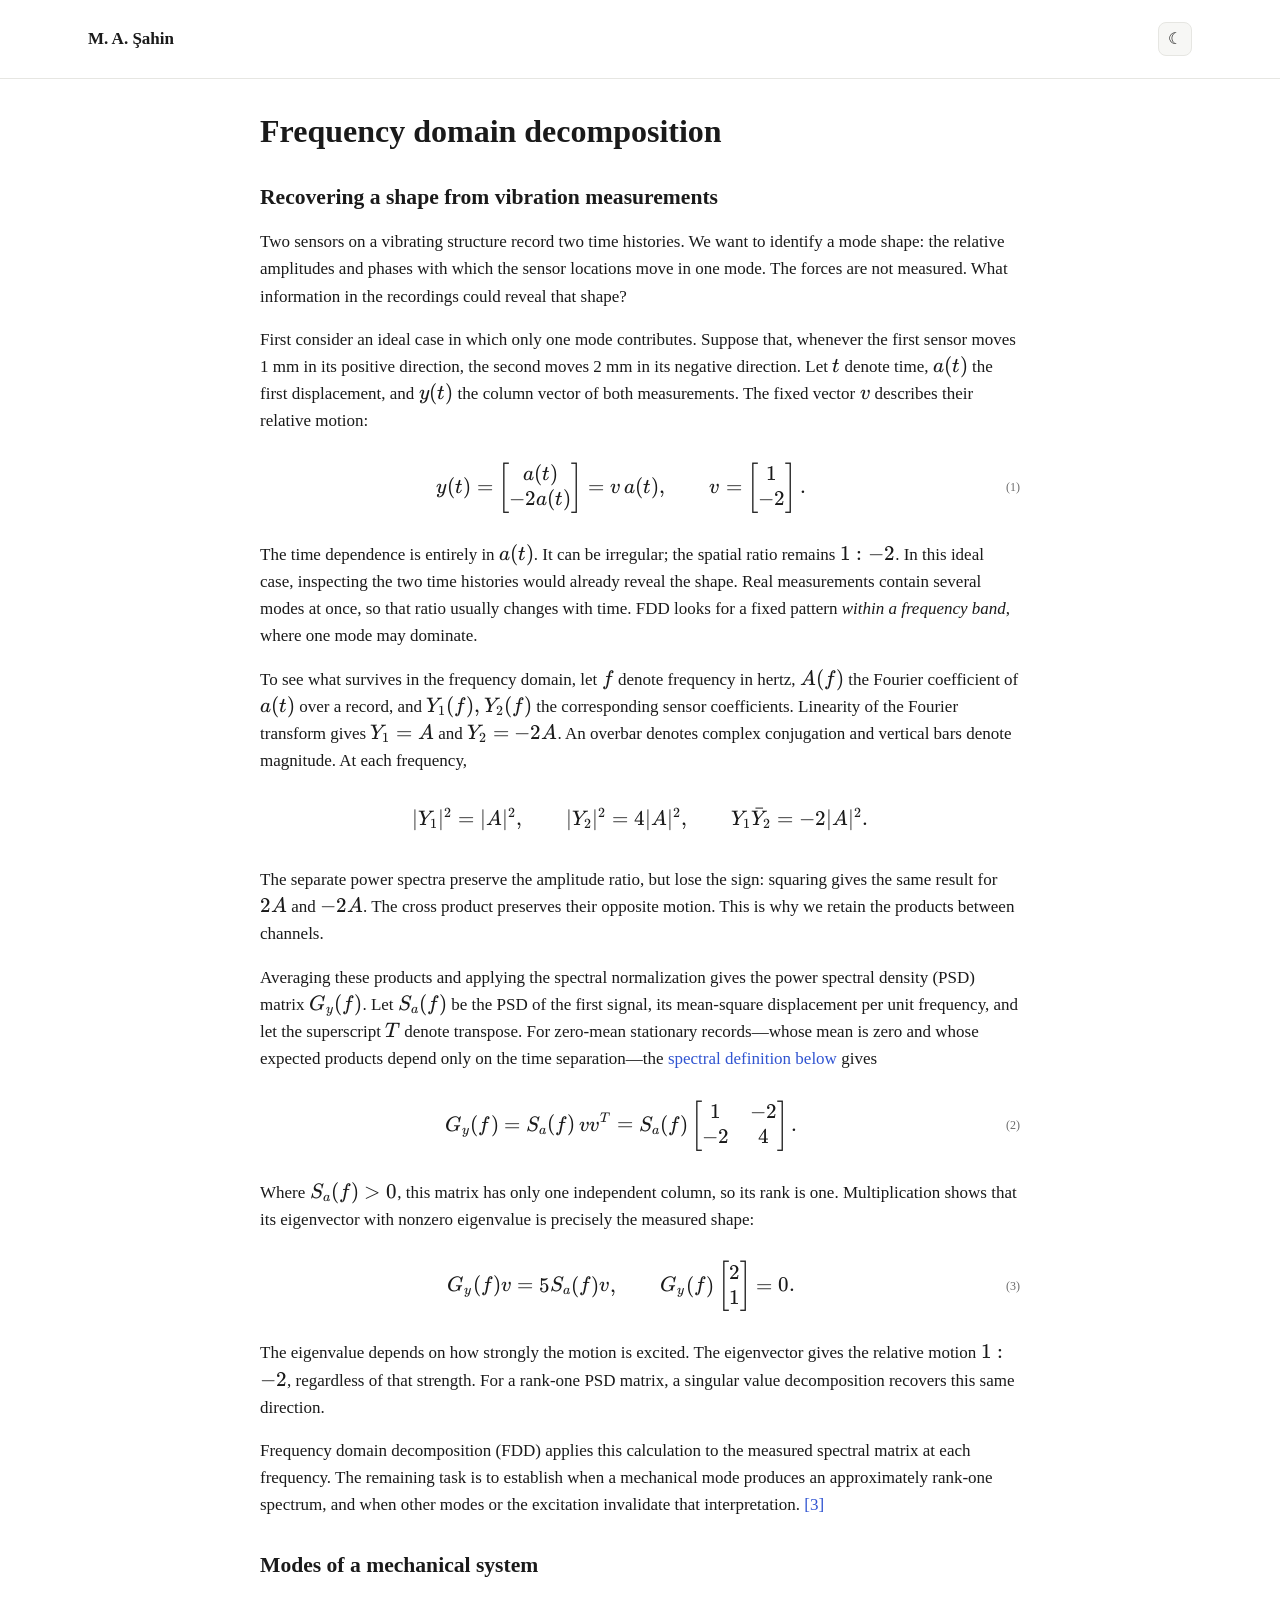
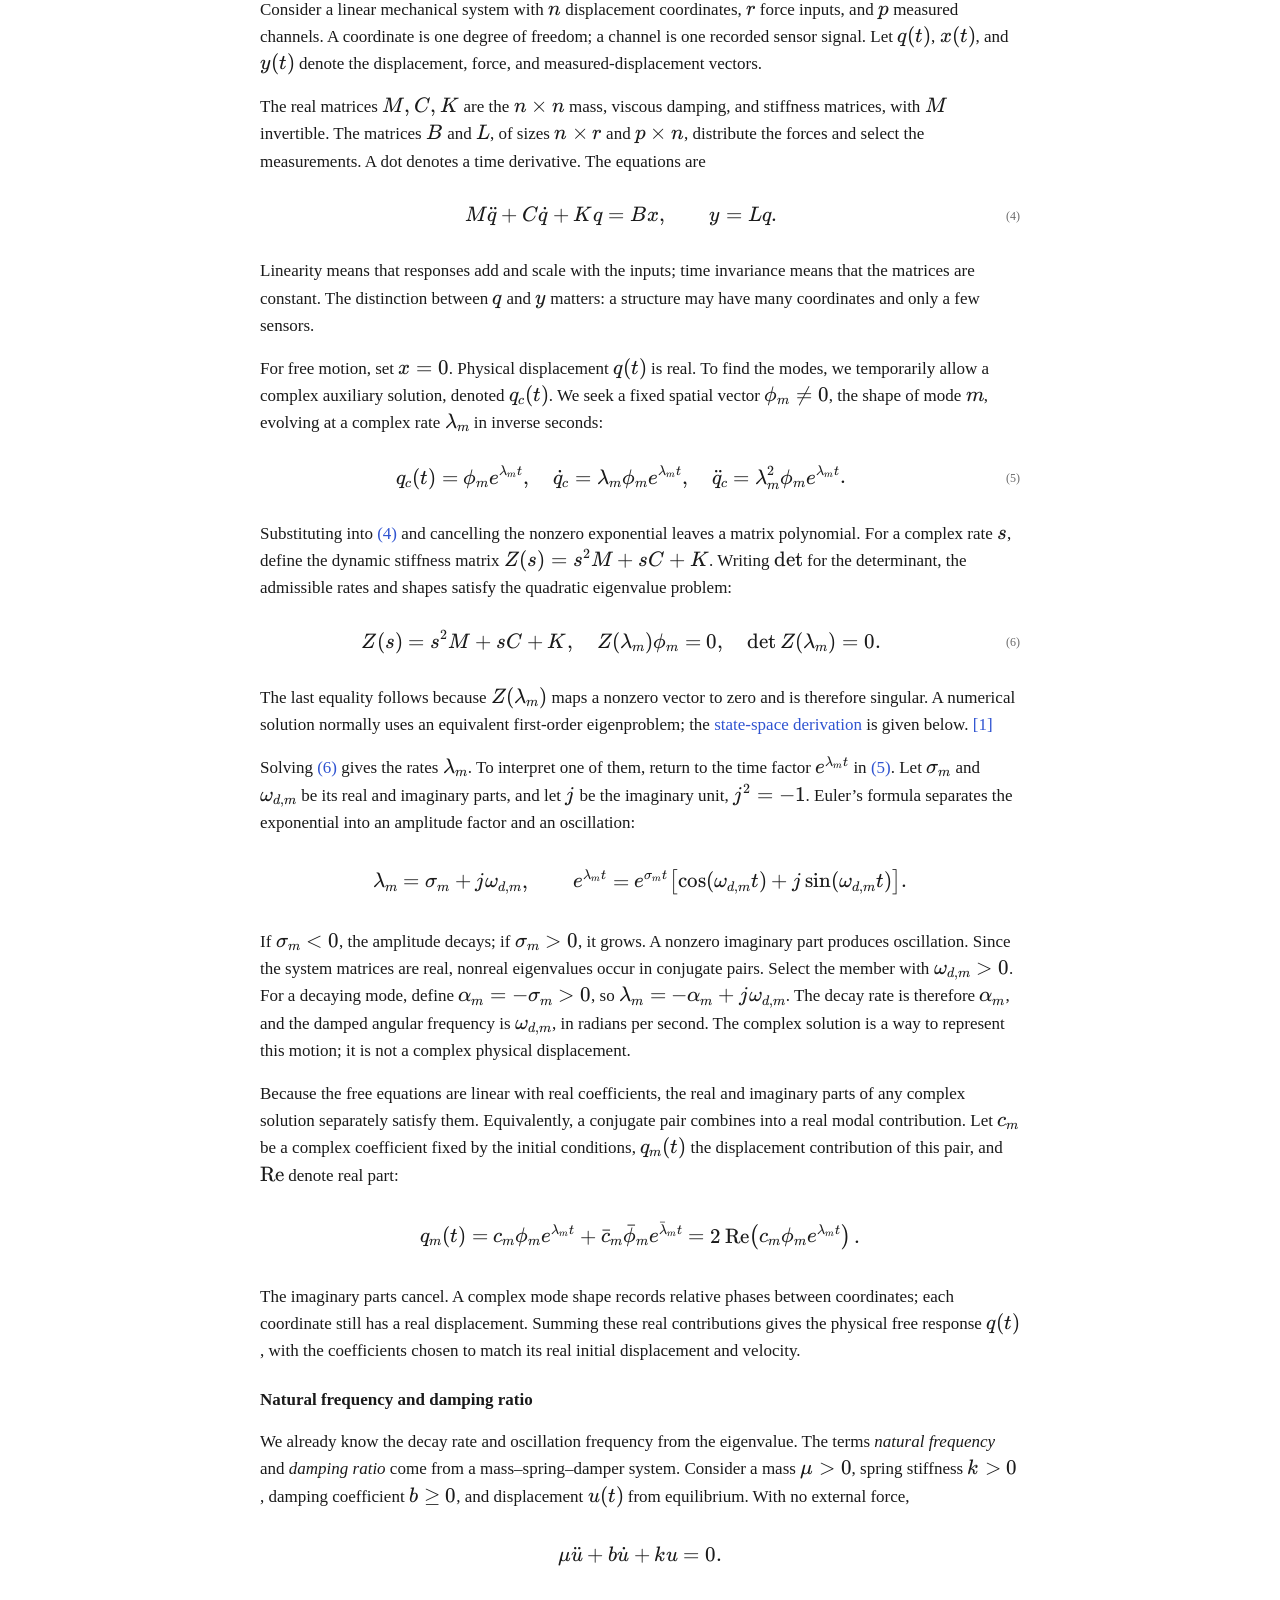
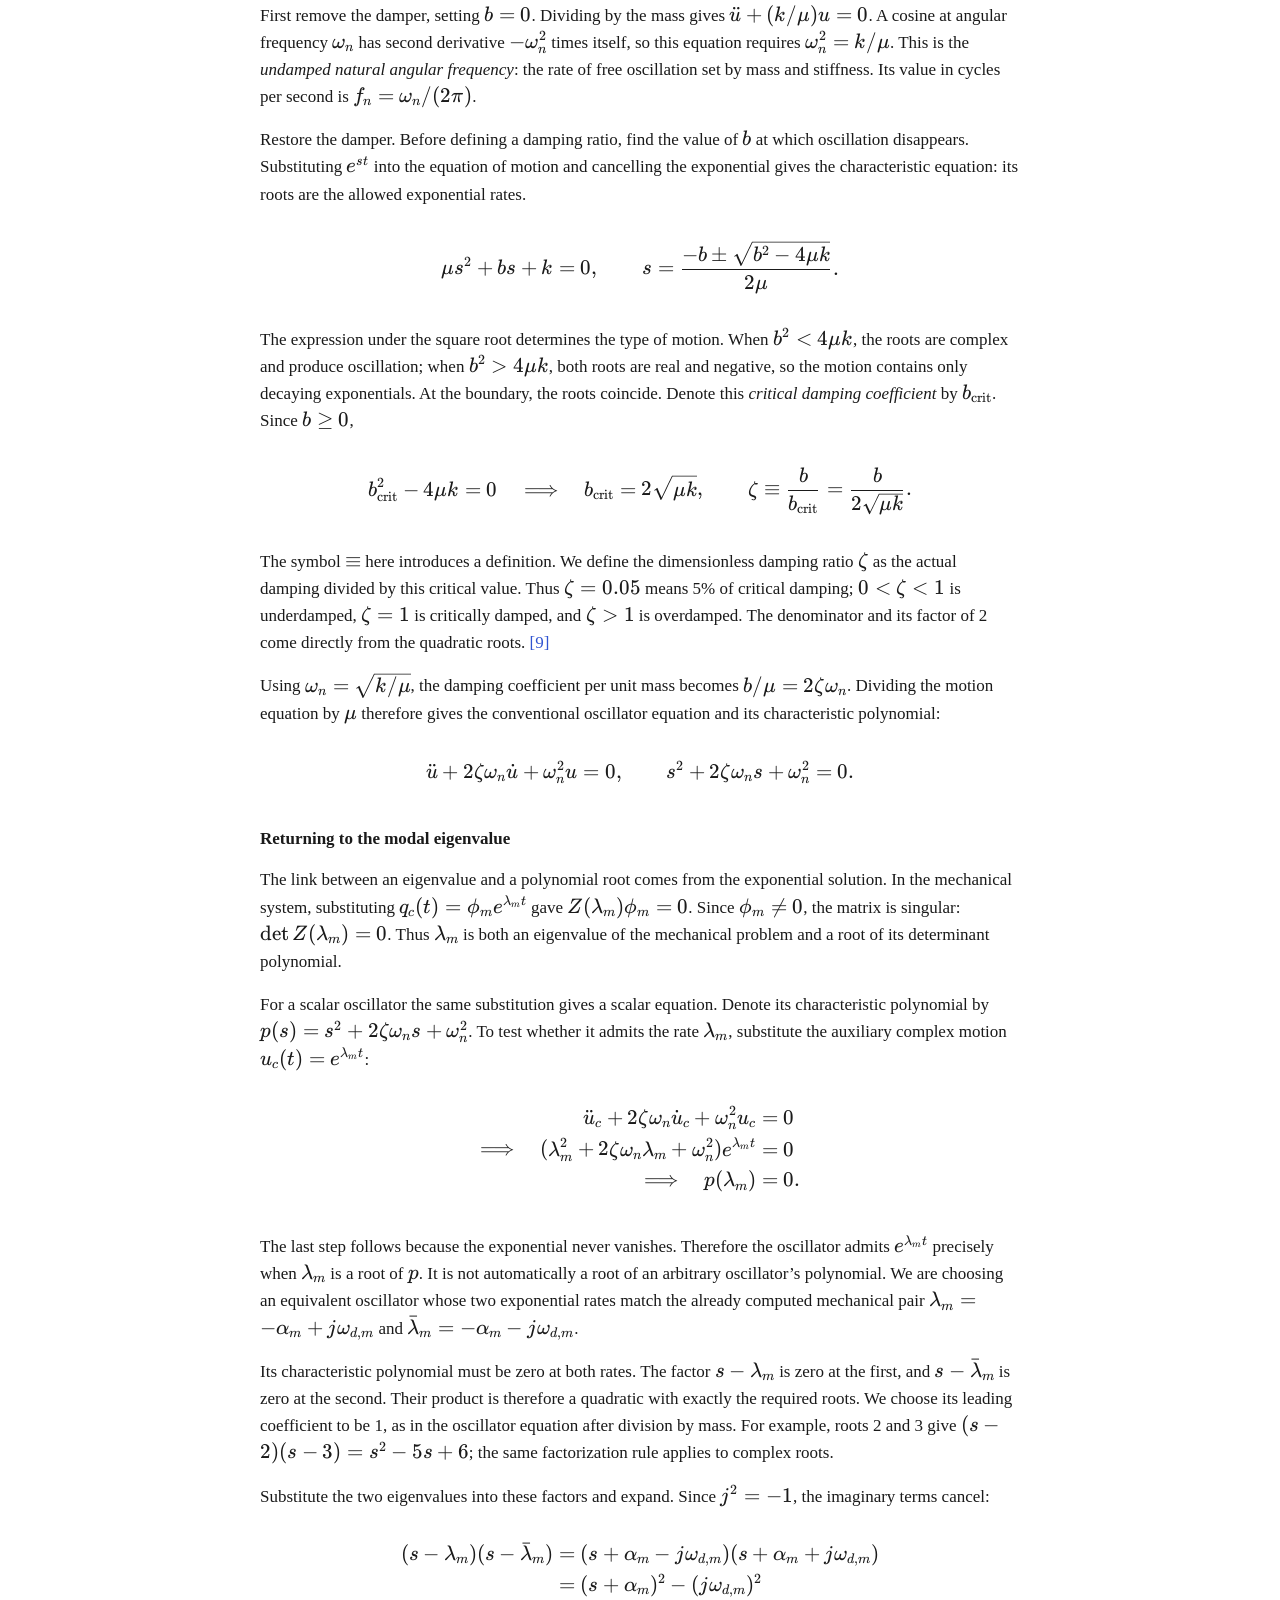
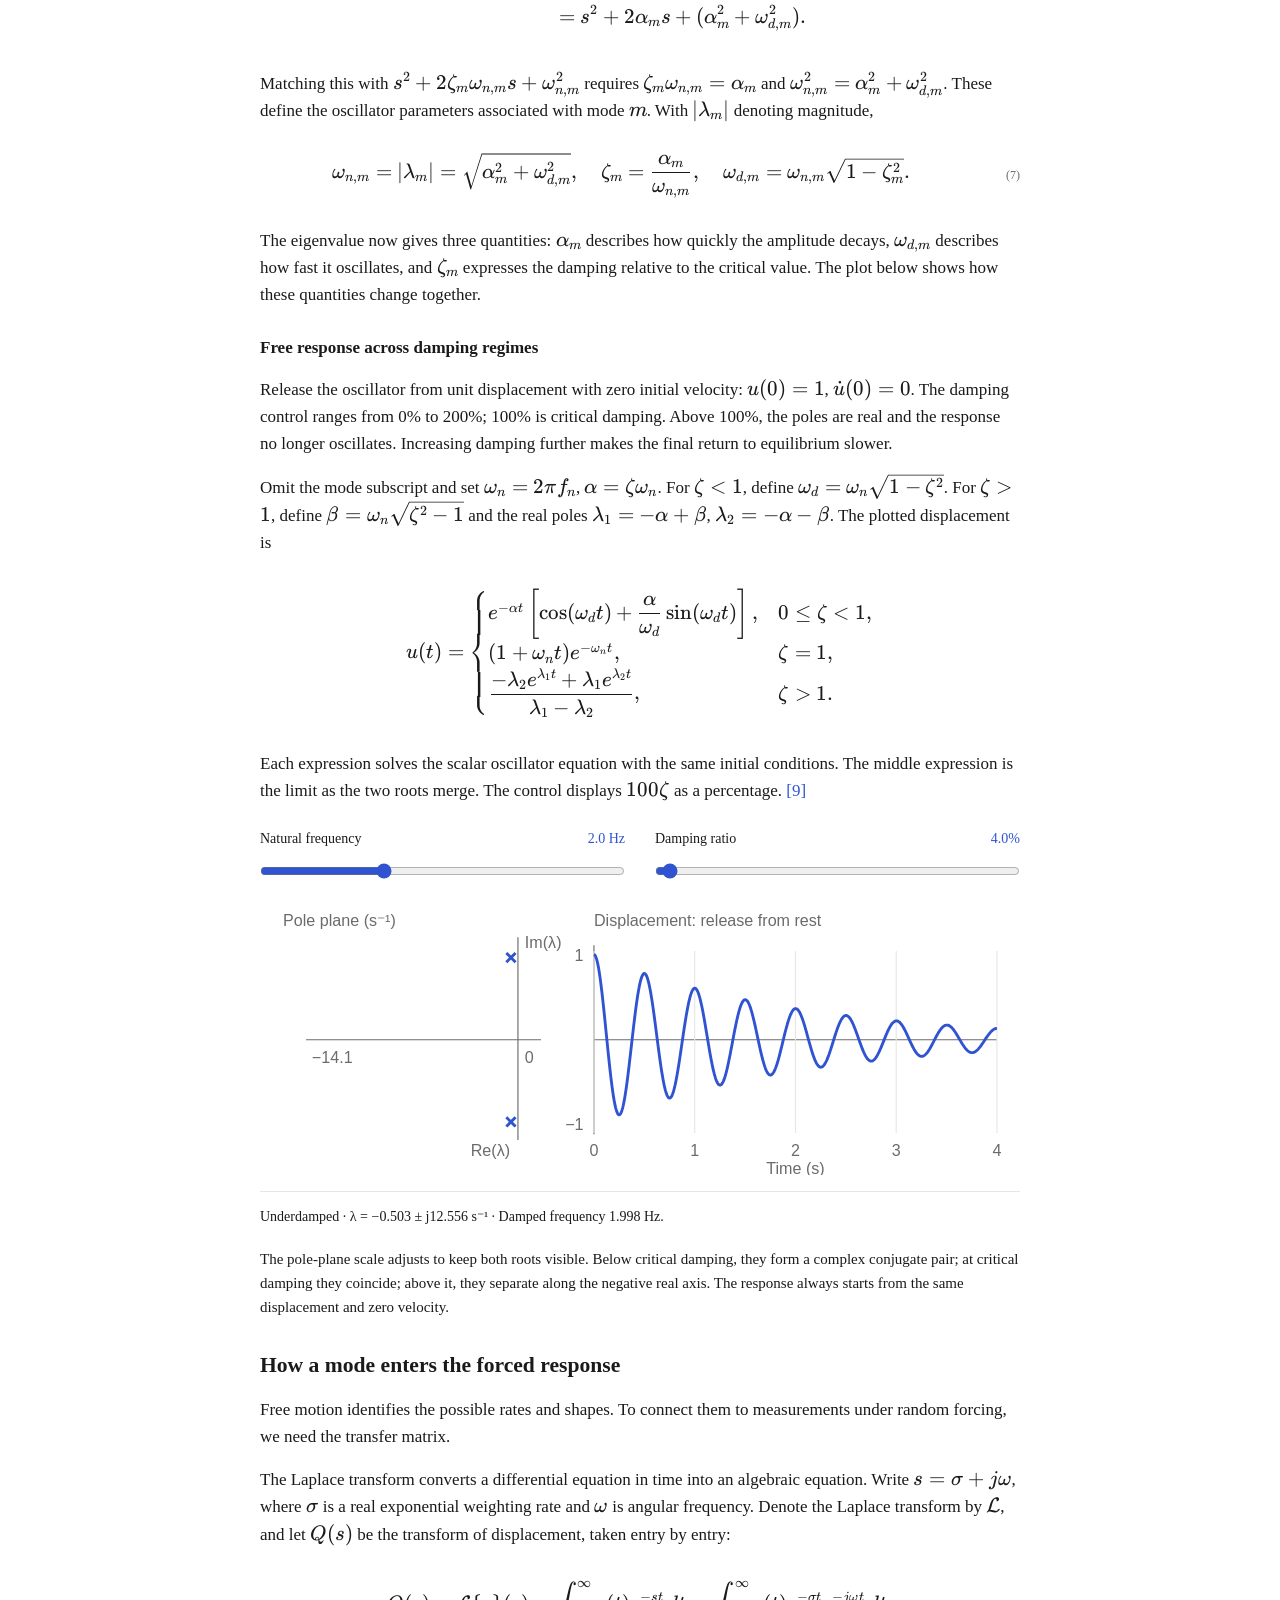
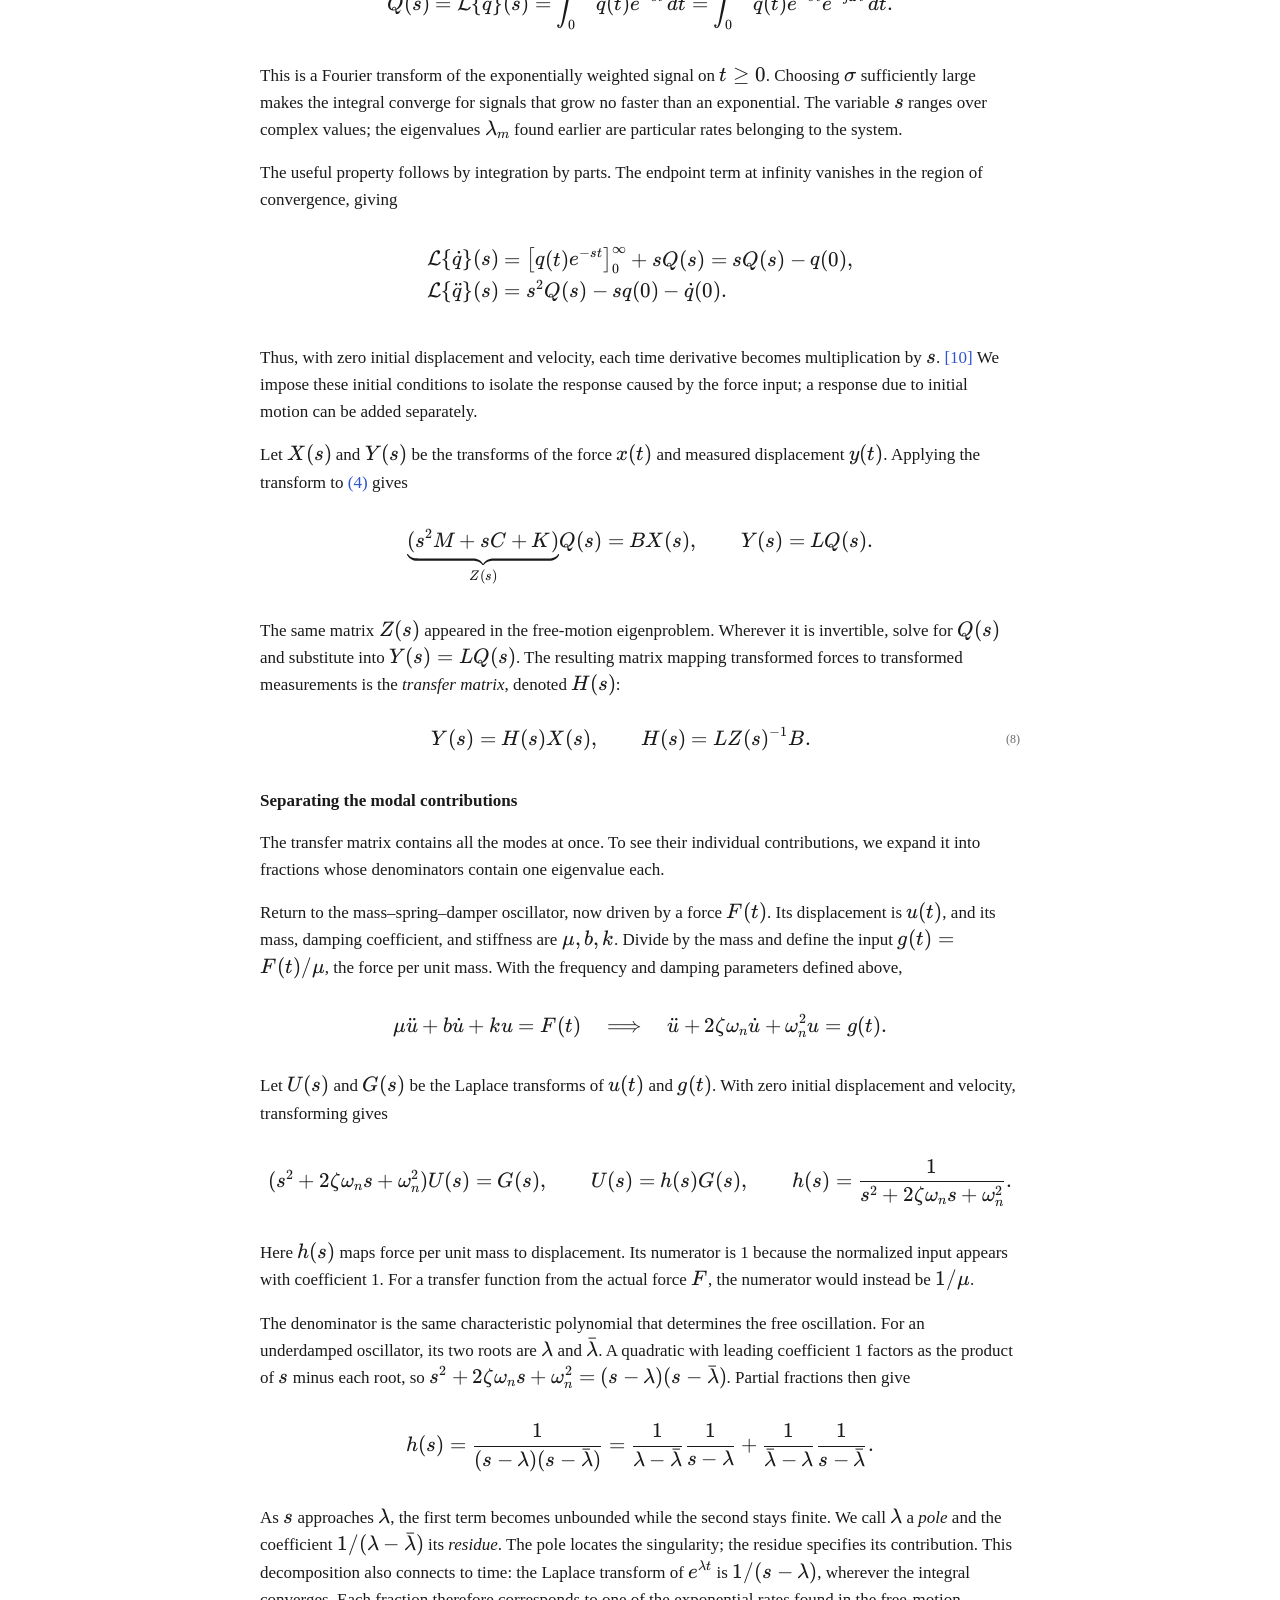
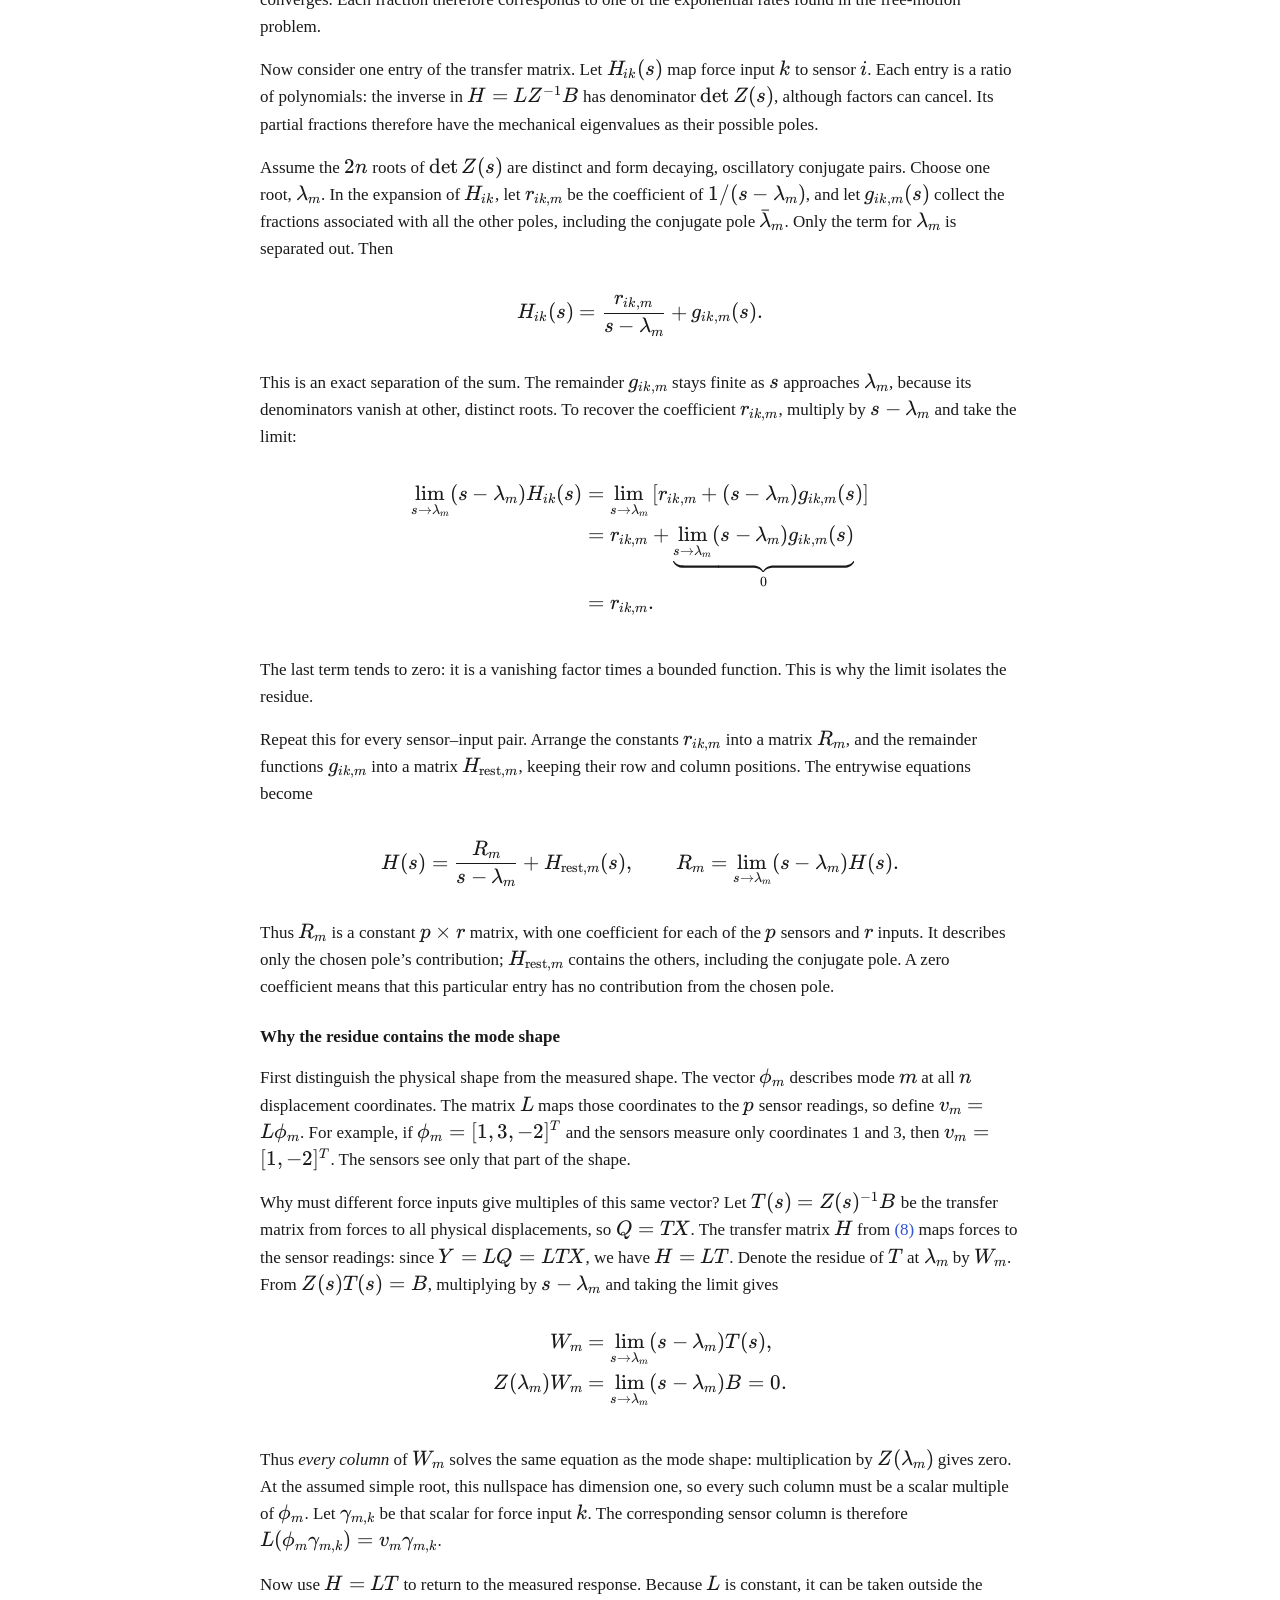
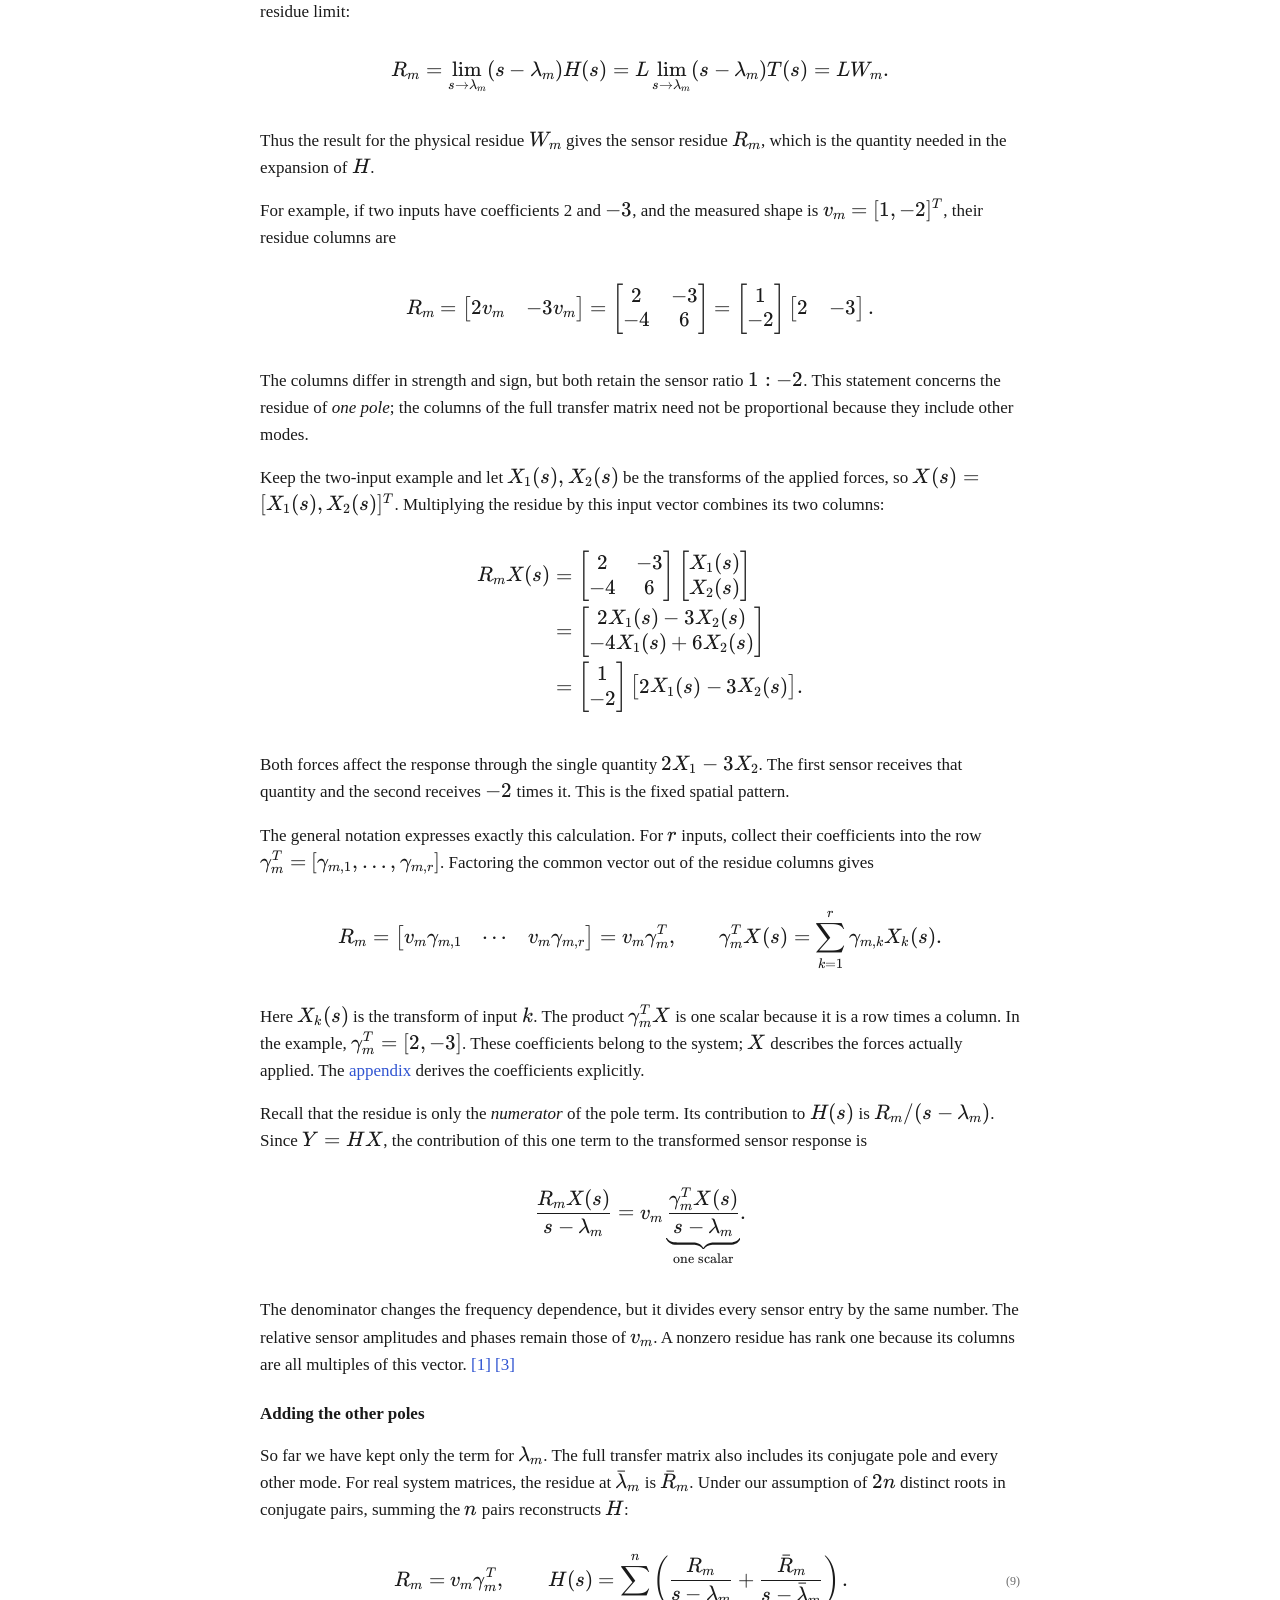
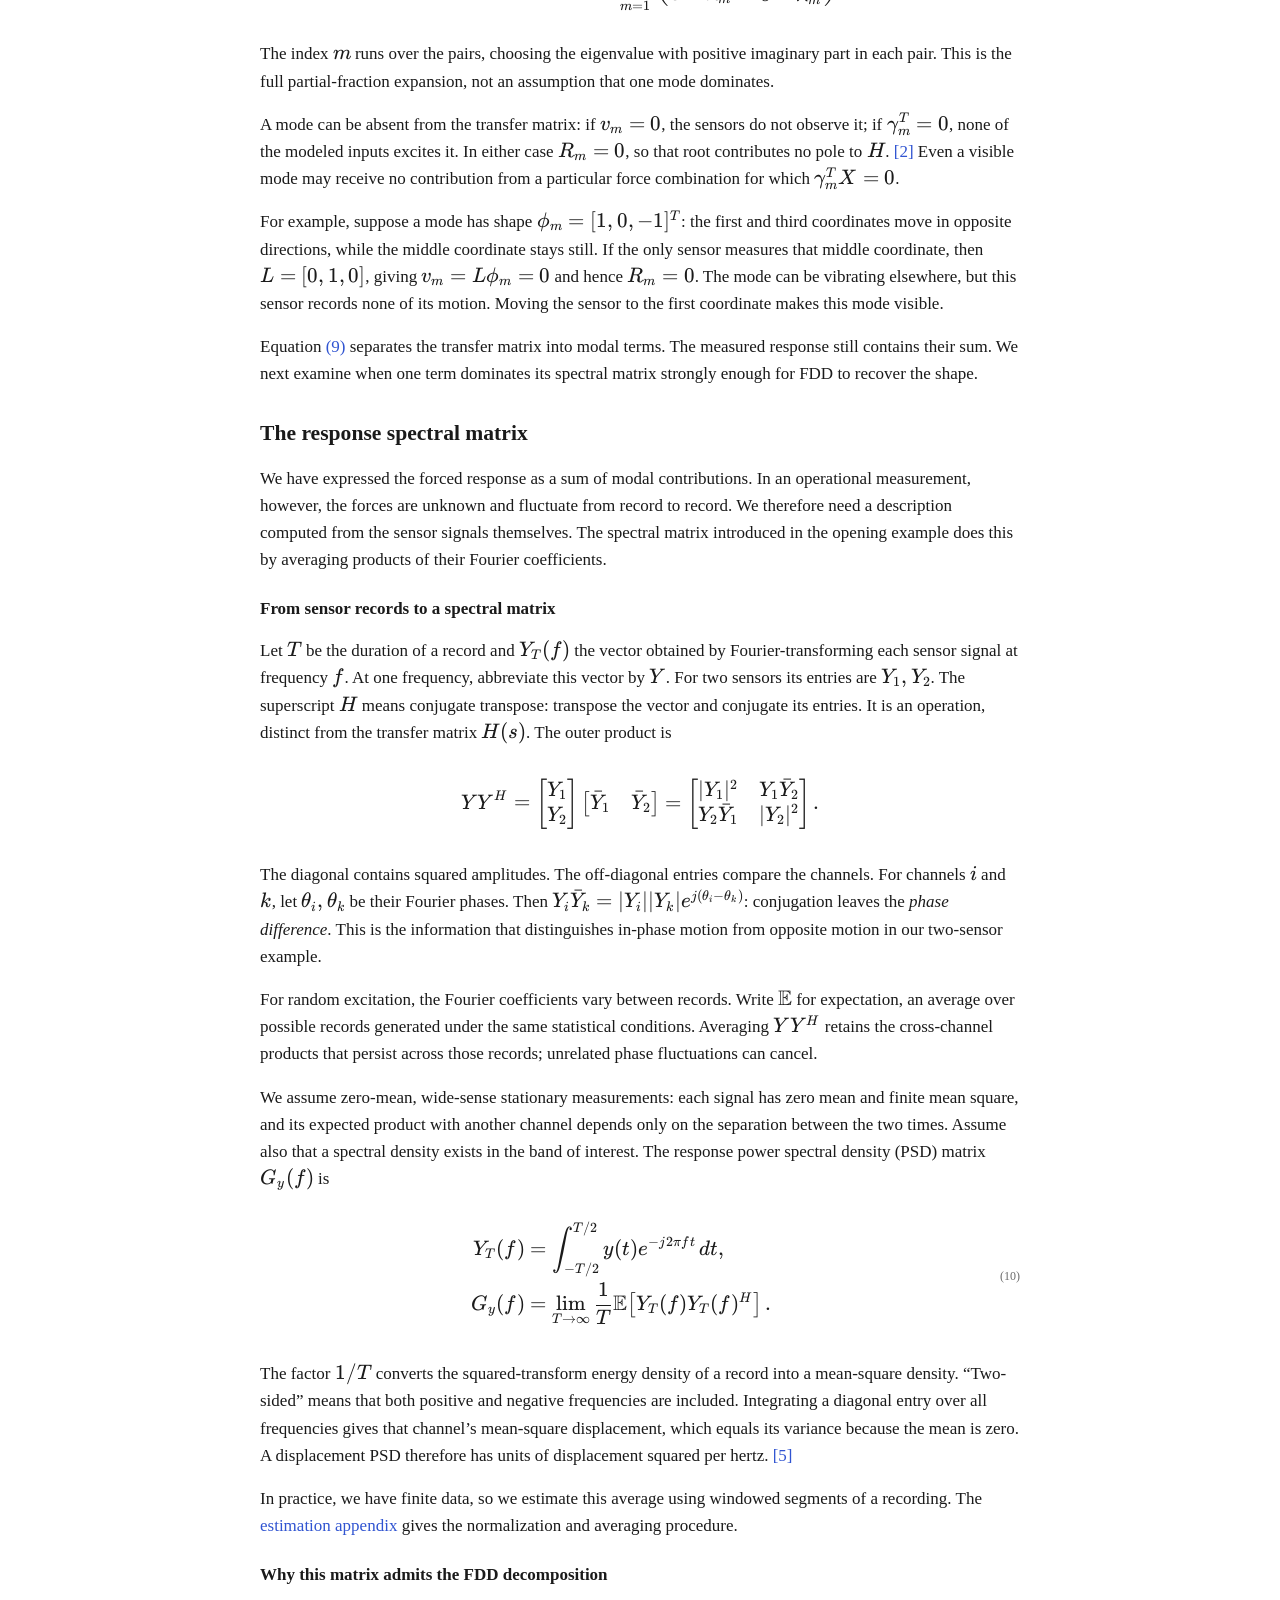
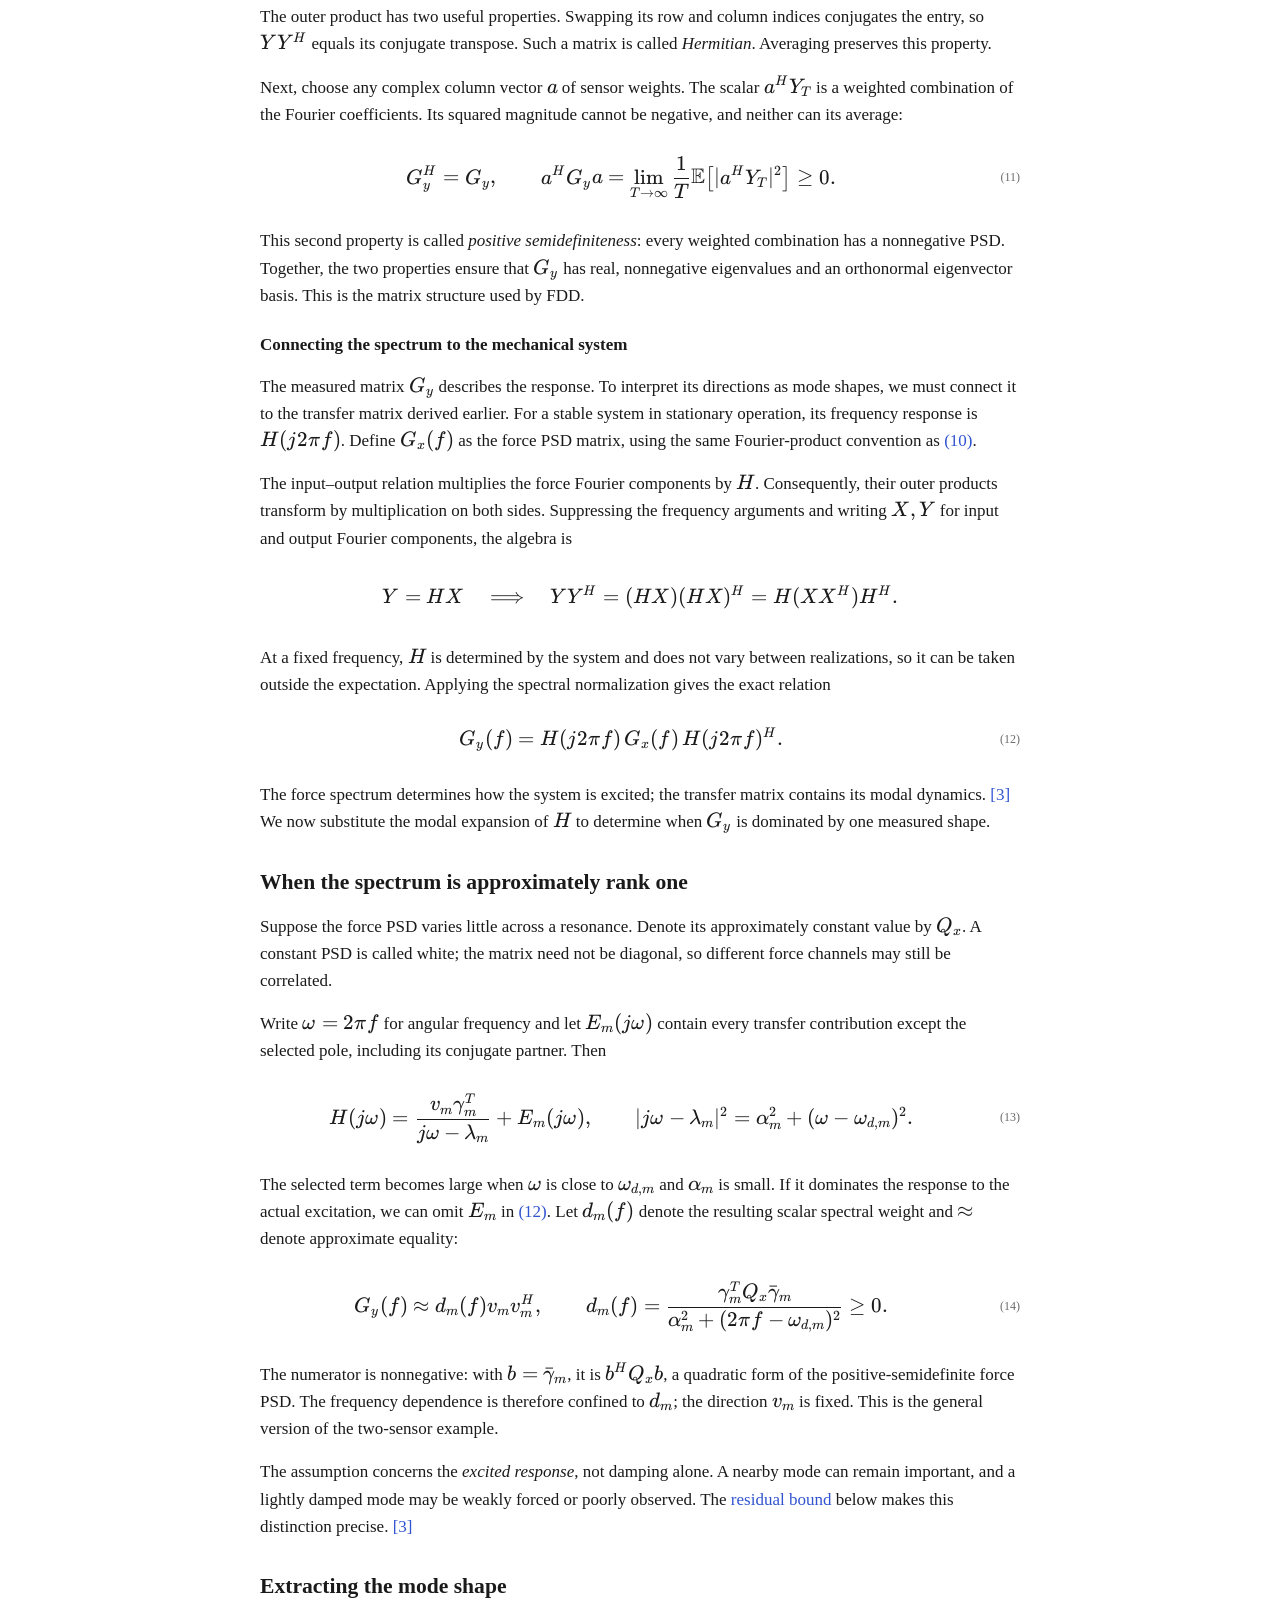
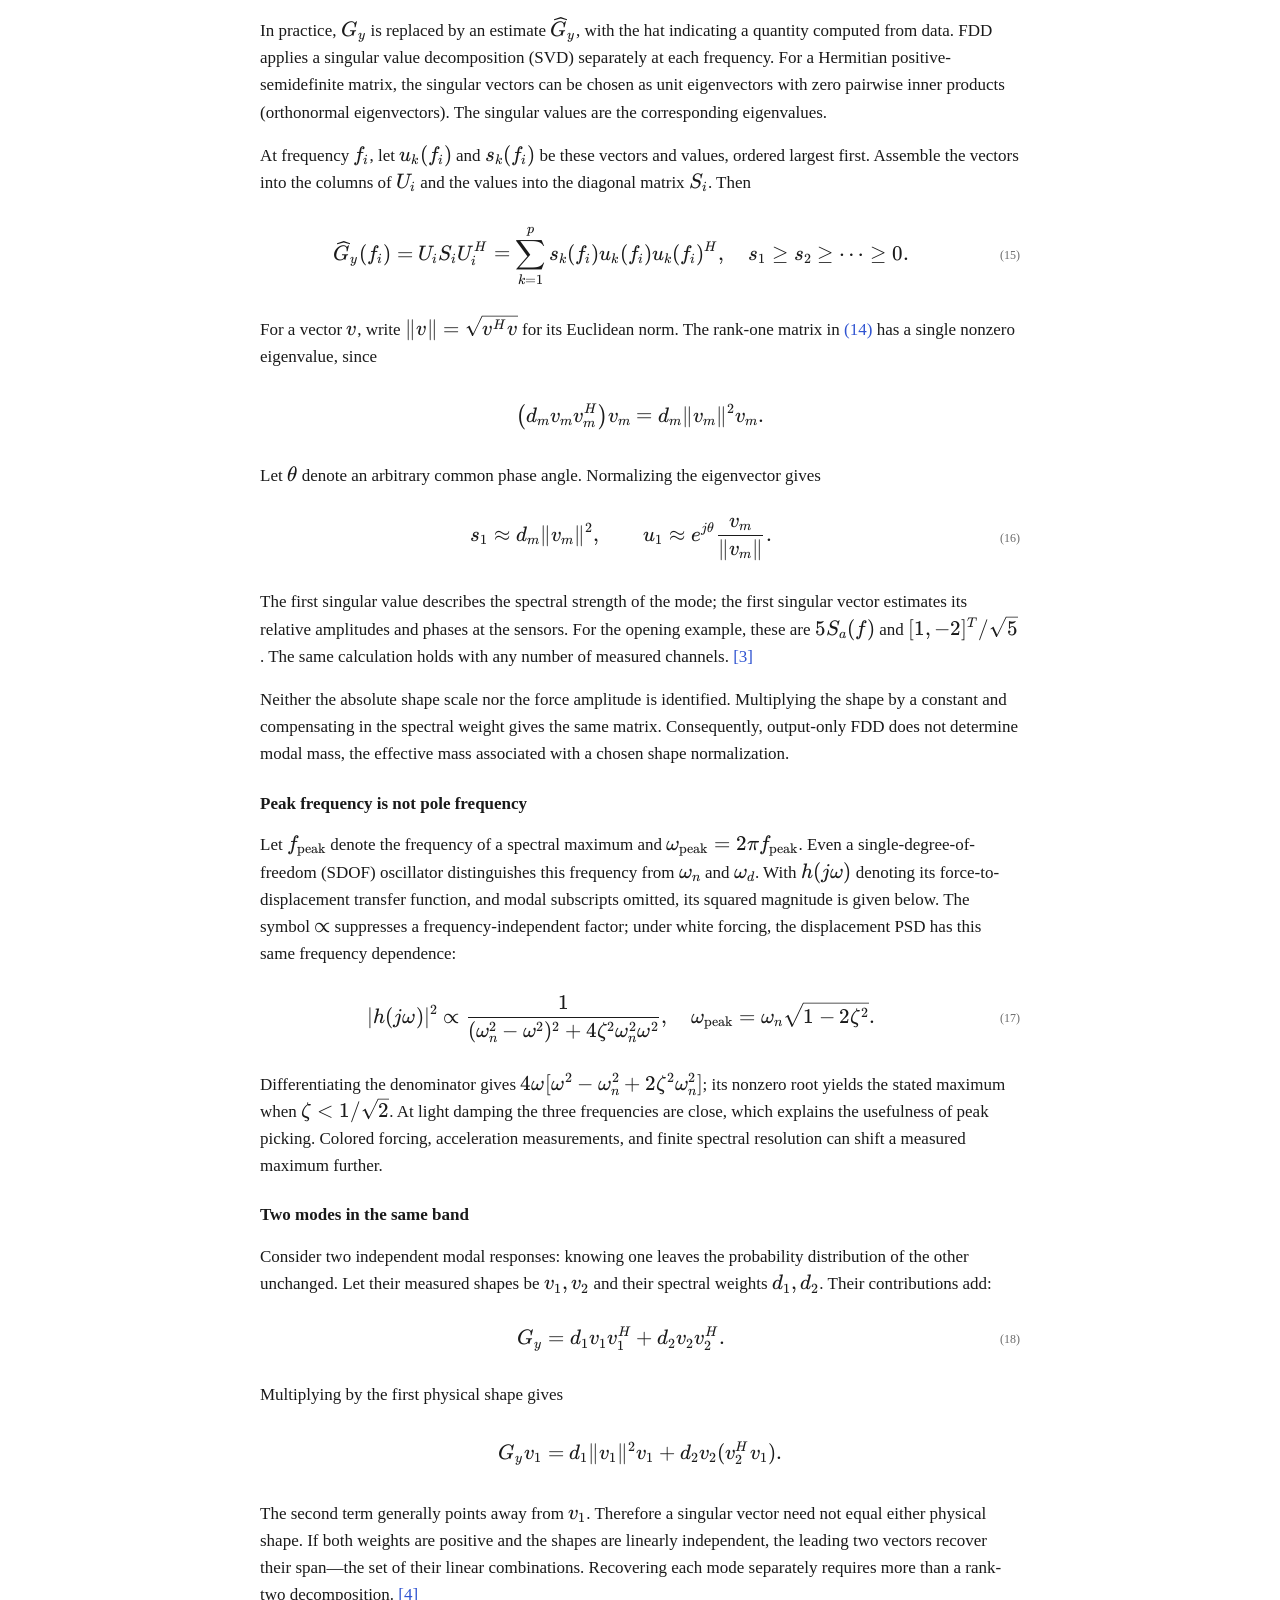
==== commit 73a8b47c: "Support critical and overdamped oscillator exploration" ====
--- a/blogs/fdd/index.html
+++ b/blogs/fdd/index.html
@@ -130,24 +130,34 @@
 c-22,17.3,-33.3,26,-34,26s-26,-26,-26,-26s76,-59,76,-59s76,-60,76,-60z
 M1001 80h400000v40h-400000z"/></svg></span></span></span><span class="vlist-s">​</span></span><span class="vlist-r"><span class="vlist" style="height:0.2596em;"><span></span></span></span></span></span><span class="mord">.</span></span></span></span></span></div><a class="number" href="#eq6">(7)</a></div>
 <p>The eigenvalue now gives three quantities: <span class="katex"><span class="katex-mathml"><math xmlns="http://www.w3.org/1998/Math/MathML"><semantics><mrow><msub><mi>α</mi><mi>m</mi></msub></mrow><annotation encoding="application/x-tex">\alpha_m</annotation></semantics></math></span><span class="katex-html" aria-hidden="true"><span class="base"><span class="strut" style="height:0.5806em;vertical-align:-0.15em;"></span><span class="mord"><span class="mord mathnormal" style="margin-right:0.0037em;">α</span><span class="msupsub"><span class="vlist-t vlist-t2"><span class="vlist-r"><span class="vlist" style="height:0.1514em;"><span style="top:-2.55em;margin-left:-0.0037em;margin-right:0.05em;"><span class="pstrut" style="height:2.7em;"></span><span class="sizing reset-size6 size3 mtight"><span class="mord mathnormal mtight">m</span></span></span></span><span class="vlist-s">​</span></span><span class="vlist-r"><span class="vlist" style="height:0.15em;"><span></span></span></span></span></span></span></span></span></span> describes how quickly the amplitude decays, <span class="katex"><span class="katex-mathml"><math xmlns="http://www.w3.org/1998/Math/MathML"><semantics><mrow><msub><mi>ω</mi><mrow><mi>d</mi><mo separator="true">,</mo><mi>m</mi></mrow></msub></mrow><annotation encoding="application/x-tex">\omega_{d,m}</annotation></semantics></math></span><span class="katex-html" aria-hidden="true"><span class="base"><span class="strut" style="height:0.7167em;vertical-align:-0.2861em;"></span><span class="mord"><span class="mord mathnormal" style="margin-right:0.03588em;">ω</span><span class="msupsub"><span class="vlist-t vlist-t2"><span class="vlist-r"><span class="vlist" style="height:0.3361em;"><span style="top:-2.55em;margin-left:-0.0359em;margin-right:0.05em;"><span class="pstrut" style="height:2.7em;"></span><span class="sizing reset-size6 size3 mtight"><span class="mord mtight"><span class="mord mathnormal mtight">d</span><span class="mpunct mtight">,</span><span class="mord mathnormal mtight">m</span></span></span></span></span><span class="vlist-s">​</span></span><span class="vlist-r"><span class="vlist" style="height:0.2861em;"><span></span></span></span></span></span></span></span></span></span> describes how fast it oscillates, and <span class="katex"><span class="katex-mathml"><math xmlns="http://www.w3.org/1998/Math/MathML"><semantics><mrow><msub><mi>ζ</mi><mi>m</mi></msub></mrow><annotation encoding="application/x-tex">\zeta_m</annotation></semantics></math></span><span class="katex-html" aria-hidden="true"><span class="base"><span class="strut" style="height:0.8889em;vertical-align:-0.1944em;"></span><span class="mord"><span class="mord mathnormal" style="margin-right:0.07378em;">ζ</span><span class="msupsub"><span class="vlist-t vlist-t2"><span class="vlist-r"><span class="vlist" style="height:0.1514em;"><span style="top:-2.55em;margin-left:-0.0738em;margin-right:0.05em;"><span class="pstrut" style="height:2.7em;"></span><span class="sizing reset-size6 size3 mtight"><span class="mord mathnormal mtight">m</span></span></span></span><span class="vlist-s">​</span></span><span class="vlist-r"><span class="vlist" style="height:0.15em;"><span></span></span></span></span></span></span></span></span></span> expresses the damping relative to the critical value. The plot below shows how these quantities change together.</p>
-<figure class="lab" id="pole-lab"><h3>Free response of one mode</h3>
-<p>For this example, omit the mode subscript and write <span class="katex"><span class="katex-mathml"><math xmlns="http://www.w3.org/1998/Math/MathML"><semantics><mrow><msub><mi>f</mi><mi>n</mi></msub><mo>=</mo><msub><mi>ω</mi><mi>n</mi></msub><mi mathvariant="normal">/</mi><mo stretchy="false">(</mo><mn>2</mn><mi>π</mi><mo stretchy="false">)</mo></mrow><annotation encoding="application/x-tex">f_n=\omega_n/(2\pi)</annotation></semantics></math></span><span class="katex-html" aria-hidden="true"><span class="base"><span class="strut" style="height:0.8889em;vertical-align:-0.1944em;"></span><span class="mord"><span class="mord mathnormal" style="margin-right:0.10764em;">f</span><span class="msupsub"><span class="vlist-t vlist-t2"><span class="vlist-r"><span class="vlist" style="height:0.1514em;"><span style="top:-2.55em;margin-left:-0.1076em;margin-right:0.05em;"><span class="pstrut" style="height:2.7em;"></span><span class="sizing reset-size6 size3 mtight"><span class="mord mathnormal mtight">n</span></span></span></span><span class="vlist-s">​</span></span><span class="vlist-r"><span class="vlist" style="height:0.15em;"><span></span></span></span></span></span></span><span class="mspace" style="margin-right:0.2778em;"></span><span class="mrel">=</span><span class="mspace" style="margin-right:0.2778em;"></span></span><span class="base"><span class="strut" style="height:1em;vertical-align:-0.25em;"></span><span class="mord"><span class="mord mathnormal" style="margin-right:0.03588em;">ω</span><span class="msupsub"><span class="vlist-t vlist-t2"><span class="vlist-r"><span class="vlist" style="height:0.1514em;"><span style="top:-2.55em;margin-left:-0.0359em;margin-right:0.05em;"><span class="pstrut" style="height:2.7em;"></span><span class="sizing reset-size6 size3 mtight"><span class="mord mathnormal mtight">n</span></span></span></span><span class="vlist-s">​</span></span><span class="vlist-r"><span class="vlist" style="height:0.15em;"><span></span></span></span></span></span></span><span class="mord">/</span><span class="mopen">(</span><span class="mord">2</span><span class="mord mathnormal" style="margin-right:0.03588em;">π</span><span class="mclose">)</span></span></span></span>. Let <span class="katex"><span class="katex-mathml"><math xmlns="http://www.w3.org/1998/Math/MathML"><semantics><mrow><mi>u</mi><mo stretchy="false">(</mo><mi>t</mi><mo stretchy="false">)</mo></mrow><annotation encoding="application/x-tex">u(t)</annotation></semantics></math></span><span class="katex-html" aria-hidden="true"><span class="base"><span class="strut" style="height:1em;vertical-align:-0.25em;"></span><span class="mord mathnormal">u</span><span class="mopen">(</span><span class="mord mathnormal">t</span><span class="mclose">)</span></span></span></span> be a normalized real response and <span class="katex"><span class="katex-mathml"><math xmlns="http://www.w3.org/1998/Math/MathML"><semantics><mrow><mi>a</mi><mo stretchy="false">(</mo><mi>t</mi><mo stretchy="false">)</mo></mrow><annotation encoding="application/x-tex">a(t)</annotation></semantics></math></span><span class="katex-html" aria-hidden="true"><span class="base"><span class="strut" style="height:1em;vertical-align:-0.25em;"></span><span class="mord mathnormal">a</span><span class="mopen">(</span><span class="mord mathnormal">t</span><span class="mclose">)</span></span></span></span> its positive envelope; <span class="katex"><span class="katex-mathml"><math xmlns="http://www.w3.org/1998/Math/MathML"><semantics><mrow><mi mathvariant="normal">Re</mi><mo>⁡</mo></mrow><annotation encoding="application/x-tex">\operatorname{Re}</annotation></semantics></math></span><span class="katex-html" aria-hidden="true"><span class="base"><span class="strut" style="height:0.6833em;"></span><span class="mop"><span class="mord mathrm">Re</span></span></span></span></span> denotes real part. The curves are</p>
-<div class="equation-scroll" tabindex="0" role="region" aria-label="Plotted response and envelope formulas; scroll horizontally if needed"><span class="katex-display"><span class="katex"><span class="katex-mathml"><math xmlns="http://www.w3.org/1998/Math/MathML" display="block"><semantics><mtable rowspacing="0.25em" columnalign="right left" columnspacing="0em"><mtr><mtd><mstyle scriptlevel="0" displaystyle="true"><mrow><mi>u</mi><mo stretchy="false">(</mo><mi>t</mi><mo stretchy="false">)</mo></mrow></mstyle></mtd><mtd><mstyle scriptlevel="0" displaystyle="true"><mrow><mrow></mrow><mo>=</mo><mi mathvariant="normal">Re</mi><mo>⁡</mo><mtext> ⁣</mtext><mrow><mo fence="true">(</mo><msup><mi>e</mi><mrow><mo stretchy="false">(</mo><mo>−</mo><mi>α</mi><mo>+</mo><mi>j</mi><msub><mi>ω</mi><mi>d</mi></msub><mo stretchy="false">)</mo><mi>t</mi></mrow></msup><mo fence="true">)</mo></mrow><mo>=</mo><msup><mi>e</mi><mrow><mo>−</mo><mi>α</mi><mi>t</mi></mrow></msup><mi>cos</mi><mo>⁡</mo><mo stretchy="false">(</mo><msub><mi>ω</mi><mi>d</mi></msub><mi>t</mi><mo stretchy="false">)</mo><mo separator="true">,</mo></mrow></mstyle></mtd></mtr><mtr><mtd><mstyle scriptlevel="0" displaystyle="true"><mrow><mi>a</mi><mo stretchy="false">(</mo><mi>t</mi><mo stretchy="false">)</mo></mrow></mstyle></mtd><mtd><mstyle scriptlevel="0" displaystyle="true"><mrow><mrow></mrow><mo>=</mo><msup><mi>e</mi><mrow><mo>−</mo><mi>α</mi><mi>t</mi></mrow></msup><mo separator="true">,</mo><mspace width="2em"/><mi>t</mi><mo>≥</mo><mn>0.</mn></mrow></mstyle></mtd></mtr></mtable><annotation encoding="application/x-tex">\begin{aligned}u(t)&amp;=\operatorname{Re}\!\left(e^{(-\alpha+j\omega_d)t}\right)=e^{-\alpha t}\cos(\omega_d t),\\a(t)&amp;=e^{-\alpha t},\qquad t\ge0.\end{aligned}</annotation></semantics></math></span><span class="katex-html" aria-hidden="true"><span class="base"><span class="strut" style="height:3.6036em;vertical-align:-1.5518em;"></span><span class="mord"><span class="mtable"><span class="col-align-r"><span class="vlist-t vlist-t2"><span class="vlist-r"><span class="vlist" style="height:2.0518em;"><span style="top:-4.0518em;"><span class="pstrut" style="height:3.15em;"></span><span class="mord"><span class="mord mathnormal">u</span><span class="mopen">(</span><span class="mord mathnormal">t</span><span class="mclose">)</span></span></span><span style="top:-2.2582em;"><span class="pstrut" style="height:3.15em;"></span><span class="mord"><span class="mord mathnormal">a</span><span class="mopen">(</span><span class="mord mathnormal">t</span><span class="mclose">)</span></span></span></span><span class="vlist-s">​</span></span><span class="vlist-r"><span class="vlist" style="height:1.5518em;"><span></span></span></span></span></span><span class="col-align-l"><span class="vlist-t vlist-t2"><span class="vlist-r"><span class="vlist" style="height:2.0518em;"><span style="top:-4.0518em;"><span class="pstrut" style="height:3.15em;"></span><span class="mord"><span class="mord"></span><span class="mspace" style="margin-right:0.2778em;"></span><span class="mrel">=</span><span class="mspace" style="margin-right:0.2778em;"></span><span class="mop"><span class="mord mathrm">Re</span></span><span class="mspace" style="margin-right:-0.1667em;"></span><span class="mspace" style="margin-right:0.1667em;"></span><span class="minner"><span class="mopen delimcenter" style="top:0em;"><span class="delimsizing size2">(</span></span><span class="mord"><span class="mord mathnormal">e</span><span class="msupsub"><span class="vlist-t"><span class="vlist-r"><span class="vlist" style="height:0.938em;"><span style="top:-3.113em;margin-right:0.05em;"><span class="pstrut" style="height:2.7em;"></span><span class="sizing reset-size6 size3 mtight"><span class="mord mtight"><span class="mopen mtight">(</span><span class="mord mtight">−</span><span class="mord mathnormal mtight" style="margin-right:0.0037em;">α</span><span class="mbin mtight">+</span><span class="mord mathnormal mtight" style="margin-right:0.05724em;">j</span><span class="mord mtight"><span class="mord mathnormal mtight" style="margin-right:0.03588em;">ω</span><span class="msupsub"><span class="vlist-t vlist-t2"><span class="vlist-r"><span class="vlist" style="height:0.3448em;"><span style="top:-2.3488em;margin-left:-0.0359em;margin-right:0.0714em;"><span class="pstrut" style="height:2.5em;"></span><span class="sizing reset-size3 size1 mtight"><span class="mord mathnormal mtight">d</span></span></span></span><span class="vlist-s">​</span></span><span class="vlist-r"><span class="vlist" style="height:0.1512em;"><span></span></span></span></span></span></span><span class="mclose mtight">)</span><span class="mord mathnormal mtight">t</span></span></span></span></span></span></span></span></span><span class="mclose delimcenter" style="top:0em;"><span class="delimsizing size2">)</span></span></span><span class="mspace" style="margin-right:0.2778em;"></span><span class="mrel">=</span><span class="mspace" style="margin-right:0.2778em;"></span><span class="mord"><span class="mord mathnormal">e</span><span class="msupsub"><span class="vlist-t"><span class="vlist-r"><span class="vlist" style="height:0.8436em;"><span style="top:-3.113em;margin-right:0.05em;"><span class="pstrut" style="height:2.7em;"></span><span class="sizing reset-size6 size3 mtight"><span class="mord mtight"><span class="mord mtight">−</span><span class="mord mathnormal mtight" style="margin-right:0.0037em;">α</span><span class="mord mathnormal mtight">t</span></span></span></span></span></span></span></span></span><span class="mspace" style="margin-right:0.1667em;"></span><span class="mop">cos</span><span class="mopen">(</span><span class="mord"><span class="mord mathnormal" style="margin-right:0.03588em;">ω</span><span class="msupsub"><span class="vlist-t vlist-t2"><span class="vlist-r"><span class="vlist" style="height:0.3361em;"><span style="top:-2.55em;margin-left:-0.0359em;margin-right:0.05em;"><span class="pstrut" style="height:2.7em;"></span><span class="sizing reset-size6 size3 mtight"><span class="mord mathnormal mtight">d</span></span></span></span><span class="vlist-s">​</span></span><span class="vlist-r"><span class="vlist" style="height:0.15em;"><span></span></span></span></span></span></span><span class="mord mathnormal">t</span><span class="mclose">)</span><span class="mpunct">,</span></span></span><span style="top:-2.2582em;"><span class="pstrut" style="height:3.15em;"></span><span class="mord"><span class="mord"></span><span class="mspace" style="margin-right:0.2778em;"></span><span class="mrel">=</span><span class="mspace" style="margin-right:0.2778em;"></span><span class="mord"><span class="mord mathnormal">e</span><span class="msupsub"><span class="vlist-t"><span class="vlist-r"><span class="vlist" style="height:0.8436em;"><span style="top:-3.113em;margin-right:0.05em;"><span class="pstrut" style="height:2.7em;"></span><span class="sizing reset-size6 size3 mtight"><span class="mord mtight"><span class="mord mtight">−</span><span class="mord mathnormal mtight" style="margin-right:0.0037em;">α</span><span class="mord mathnormal mtight">t</span></span></span></span></span></span></span></span></span><span class="mpunct">,</span><span class="mspace" style="margin-right:2em;"></span><span class="mspace" style="margin-right:0.1667em;"></span><span class="mord mathnormal">t</span><span class="mspace" style="margin-right:0.2778em;"></span><span class="mrel">≥</span><span class="mspace" style="margin-right:0.2778em;"></span><span class="mord">0.</span></span></span></span><span class="vlist-s">​</span></span><span class="vlist-r"><span class="vlist" style="height:1.5518em;"><span></span></span></span></span></span></span></span></span></span></span></span></div>
-<p>The controls set <span class="katex"><span class="katex-mathml"><math xmlns="http://www.w3.org/1998/Math/MathML"><semantics><mrow><msub><mi>f</mi><mi>n</mi></msub></mrow><annotation encoding="application/x-tex">f_n</annotation></semantics></math></span><span class="katex-html" aria-hidden="true"><span class="base"><span class="strut" style="height:0.8889em;vertical-align:-0.1944em;"></span><span class="mord"><span class="mord mathnormal" style="margin-right:0.10764em;">f</span><span class="msupsub"><span class="vlist-t vlist-t2"><span class="vlist-r"><span class="vlist" style="height:0.1514em;"><span style="top:-2.55em;margin-left:-0.1076em;margin-right:0.05em;"><span class="pstrut" style="height:2.7em;"></span><span class="sizing reset-size6 size3 mtight"><span class="mord mathnormal mtight">n</span></span></span></span><span class="vlist-s">​</span></span><span class="vlist-r"><span class="vlist" style="height:0.15em;"><span></span></span></span></span></span></span></span></span></span> and <span class="katex"><span class="katex-mathml"><math xmlns="http://www.w3.org/1998/Math/MathML"><semantics><mrow><mi>ζ</mi></mrow><annotation encoding="application/x-tex">\zeta</annotation></semantics></math></span><span class="katex-html" aria-hidden="true"><span class="base"><span class="strut" style="height:0.8889em;vertical-align:-0.1944em;"></span><span class="mord mathnormal" style="margin-right:0.07378em;">ζ</span></span></span></span> (displayed percent divided by 100). From <a href="#eq6">(7)</a>:</p>
-<div class="equation-scroll" tabindex="0" role="region" aria-label="Frequency and damping parameters for the plotted curves; scroll horizontally if needed"><span class="katex-display"><span class="katex"><span class="katex-mathml"><math xmlns="http://www.w3.org/1998/Math/MathML" display="block"><semantics><mrow><mi>α</mi><mo>=</mo><mn>2</mn><mi>π</mi><msub><mi>f</mi><mi>n</mi></msub><mi>ζ</mi><mo separator="true">,</mo><mspace width="2em"/><msub><mi>ω</mi><mi>d</mi></msub><mo>=</mo><mn>2</mn><mi>π</mi><msub><mi>f</mi><mi>n</mi></msub><msqrt><mrow><mn>1</mn><mo>−</mo><msup><mi>ζ</mi><mn>2</mn></msup></mrow></msqrt><mi mathvariant="normal">.</mi></mrow><annotation encoding="application/x-tex">\alpha=2\pi f_n\zeta,\qquad \omega_d=2\pi f_n\sqrt{1-\zeta^2}.</annotation></semantics></math></span><span class="katex-html" aria-hidden="true"><span class="base"><span class="strut" style="height:0.4306em;"></span><span class="mord mathnormal" style="margin-right:0.0037em;">α</span><span class="mspace" style="margin-right:0.2778em;"></span><span class="mrel">=</span><span class="mspace" style="margin-right:0.2778em;"></span></span><span class="base"><span class="strut" style="height:0.8889em;vertical-align:-0.1944em;"></span><span class="mord">2</span><span class="mord mathnormal" style="margin-right:0.03588em;">π</span><span class="mord"><span class="mord mathnormal" style="margin-right:0.10764em;">f</span><span class="msupsub"><span class="vlist-t vlist-t2"><span class="vlist-r"><span class="vlist" style="height:0.1514em;"><span style="top:-2.55em;margin-left:-0.1076em;margin-right:0.05em;"><span class="pstrut" style="height:2.7em;"></span><span class="sizing reset-size6 size3 mtight"><span class="mord mathnormal mtight">n</span></span></span></span><span class="vlist-s">​</span></span><span class="vlist-r"><span class="vlist" style="height:0.15em;"><span></span></span></span></span></span></span><span class="mord mathnormal" style="margin-right:0.07378em;">ζ</span><span class="mpunct">,</span><span class="mspace" style="margin-right:2em;"></span><span class="mspace" style="margin-right:0.1667em;"></span><span class="mord"><span class="mord mathnormal" style="margin-right:0.03588em;">ω</span><span class="msupsub"><span class="vlist-t vlist-t2"><span class="vlist-r"><span class="vlist" style="height:0.3361em;"><span style="top:-2.55em;margin-left:-0.0359em;margin-right:0.05em;"><span class="pstrut" style="height:2.7em;"></span><span class="sizing reset-size6 size3 mtight"><span class="mord mathnormal mtight">d</span></span></span></span><span class="vlist-s">​</span></span><span class="vlist-r"><span class="vlist" style="height:0.15em;"><span></span></span></span></span></span></span><span class="mspace" style="margin-right:0.2778em;"></span><span class="mrel">=</span><span class="mspace" style="margin-right:0.2778em;"></span></span><span class="base"><span class="strut" style="height:1.24em;vertical-align:-0.2333em;"></span><span class="mord">2</span><span class="mord mathnormal" style="margin-right:0.03588em;">π</span><span class="mord"><span class="mord mathnormal" style="margin-right:0.10764em;">f</span><span class="msupsub"><span class="vlist-t vlist-t2"><span class="vlist-r"><span class="vlist" style="height:0.1514em;"><span style="top:-2.55em;margin-left:-0.1076em;margin-right:0.05em;"><span class="pstrut" style="height:2.7em;"></span><span class="sizing reset-size6 size3 mtight"><span class="mord mathnormal mtight">n</span></span></span></span><span class="vlist-s">​</span></span><span class="vlist-r"><span class="vlist" style="height:0.15em;"><span></span></span></span></span></span></span><span class="mord sqrt"><span class="vlist-t vlist-t2"><span class="vlist-r"><span class="vlist" style="height:1.0067em;"><span class="svg-align" style="top:-3.2em;"><span class="pstrut" style="height:3.2em;"></span><span class="mord" style="padding-left:1em;"><span class="mord">1</span><span class="mspace" style="margin-right:0.2222em;"></span><span class="mbin">−</span><span class="mspace" style="margin-right:0.2222em;"></span><span class="mord"><span class="mord mathnormal" style="margin-right:0.07378em;">ζ</span><span class="msupsub"><span class="vlist-t"><span class="vlist-r"><span class="vlist" style="height:0.7401em;"><span style="top:-2.989em;margin-right:0.05em;"><span class="pstrut" style="height:2.7em;"></span><span class="sizing reset-size6 size3 mtight"><span class="mord mtight">2</span></span></span></span></span></span></span></span></span></span><span style="top:-2.9667em;"><span class="pstrut" style="height:3.2em;"></span><span class="hide-tail" style="min-width:1.02em;height:1.28em;"><svg xmlns="http://www.w3.org/2000/svg" width="400em" height="1.28em" viewBox="0 0 400000 1296" preserveAspectRatio="xMinYMin slice"><path d="M263,681c0.7,0,18,39.7,52,119
-c34,79.3,68.167,158.7,102.5,238c34.3,79.3,51.8,119.3,52.5,120
-c340,-704.7,510.7,-1060.3,512,-1067
-l0 -0
-c4.7,-7.3,11,-11,19,-11
-H40000v40H1012.3
-s-271.3,567,-271.3,567c-38.7,80.7,-84,175,-136,283c-52,108,-89.167,185.3,-111.5,232
-c-22.3,46.7,-33.8,70.3,-34.5,71c-4.7,4.7,-12.3,7,-23,7s-12,-1,-12,-1
-s-109,-253,-109,-253c-72.7,-168,-109.3,-252,-110,-252c-10.7,8,-22,16.7,-34,26
-c-22,17.3,-33.3,26,-34,26s-26,-26,-26,-26s76,-59,76,-59s76,-60,76,-60z
-M1001 80h400000v40h-400000z"/></svg></span></span></span><span class="vlist-s">​</span></span><span class="vlist-r"><span class="vlist" style="height:0.2333em;"><span></span></span></span></span></span><span class="mord">.</span></span></span></span></span></div>
-<div class="controls"><label for="pole-frequency">Natural frequency <output id="pole-frequency-value">2.0 Hz</output><input id="pole-frequency" type="range" min="1" max="4" step="0.1" value="2"></label><label for="pole-damping">Damping ratio <output id="pole-damping-value">4.0%</output><input id="pole-damping" type="range" min="0.5" max="20" step="0.5" value="4"></label></div>
-<div class="plot-window" tabindex="0" role="region" aria-label="Pole and decay plot; scroll horizontally on small screens"><svg id="pole-chart" viewBox="0 0 660 235" role="img" aria-label="Conjugate poles in the complex plane and their decaying oscillation"></svg></div><p class="readout" id="pole-readout" aria-live="polite"></p>
-<figcaption>The left plot shows the conjugate poles <span class="katex"><span class="katex-mathml"><math xmlns="http://www.w3.org/1998/Math/MathML"><semantics><mrow><mi>λ</mi><mo>=</mo><mo>−</mo><mi>α</mi><mo>±</mo><mi>j</mi><msub><mi>ω</mi><mi>d</mi></msub></mrow><annotation encoding="application/x-tex">\lambda=-\alpha\pm j\omega_d</annotation></semantics></math></span><span class="katex-html" aria-hidden="true"><span class="base"><span class="strut" style="height:0.6944em;"></span><span class="mord mathnormal">λ</span><span class="mspace" style="margin-right:0.2778em;"></span><span class="mrel">=</span><span class="mspace" style="margin-right:0.2778em;"></span></span><span class="base"><span class="strut" style="height:0.6667em;vertical-align:-0.0833em;"></span><span class="mord">−</span><span class="mord mathnormal" style="margin-right:0.0037em;">α</span><span class="mspace" style="margin-right:0.2222em;"></span><span class="mbin">±</span><span class="mspace" style="margin-right:0.2222em;"></span></span><span class="base"><span class="strut" style="height:0.854em;vertical-align:-0.1944em;"></span><span class="mord mathnormal" style="margin-right:0.05724em;">j</span><span class="mord"><span class="mord mathnormal" style="margin-right:0.03588em;">ω</span><span class="msupsub"><span class="vlist-t vlist-t2"><span class="vlist-r"><span class="vlist" style="height:0.3361em;"><span style="top:-2.55em;margin-left:-0.0359em;margin-right:0.05em;"><span class="pstrut" style="height:2.7em;"></span><span class="sizing reset-size6 size3 mtight"><span class="mord mathnormal mtight">d</span></span></span></span><span class="vlist-s">​</span></span><span class="vlist-r"><span class="vlist" style="height:0.15em;"><span></span></span></span></span></span></span></span></span></span>. The right plot shows <span class="katex"><span class="katex-mathml"><math xmlns="http://www.w3.org/1998/Math/MathML"><semantics><mrow><mi>u</mi><mo stretchy="false">(</mo><mi>t</mi><mo stretchy="false">)</mo></mrow><annotation encoding="application/x-tex">u(t)</annotation></semantics></math></span><span class="katex-html" aria-hidden="true"><span class="base"><span class="strut" style="height:1em;vertical-align:-0.25em;"></span><span class="mord mathnormal">u</span><span class="mopen">(</span><span class="mord mathnormal">t</span><span class="mclose">)</span></span></span></span> and <span class="katex"><span class="katex-mathml"><math xmlns="http://www.w3.org/1998/Math/MathML"><semantics><mrow><mi>a</mi><mo stretchy="false">(</mo><mi>t</mi><mo stretchy="false">)</mo></mrow><annotation encoding="application/x-tex">a(t)</annotation></semantics></math></span><span class="katex-html" aria-hidden="true"><span class="base"><span class="strut" style="height:1em;vertical-align:-0.25em;"></span><span class="mord mathnormal">a</span><span class="mopen">(</span><span class="mord mathnormal">t</span><span class="mclose">)</span></span></span></span> for the same parameters. The response has initial conditions <span class="katex"><span class="katex-mathml"><math xmlns="http://www.w3.org/1998/Math/MathML"><semantics><mrow><mi>u</mi><mo stretchy="false">(</mo><mn>0</mn><mo stretchy="false">)</mo><mo>=</mo><mn>1</mn></mrow><annotation encoding="application/x-tex">u(0)=1</annotation></semantics></math></span><span class="katex-html" aria-hidden="true"><span class="base"><span class="strut" style="height:1em;vertical-align:-0.25em;"></span><span class="mord mathnormal">u</span><span class="mopen">(</span><span class="mord">0</span><span class="mclose">)</span><span class="mspace" style="margin-right:0.2778em;"></span><span class="mrel">=</span><span class="mspace" style="margin-right:0.2778em;"></span></span><span class="base"><span class="strut" style="height:0.6444em;"></span><span class="mord">1</span></span></span></span> and <span class="katex"><span class="katex-mathml"><math xmlns="http://www.w3.org/1998/Math/MathML"><semantics><mrow><mover accent="true"><mi>u</mi><mo>˙</mo></mover><mo stretchy="false">(</mo><mn>0</mn><mo stretchy="false">)</mo><mo>=</mo><mo>−</mo><mi>α</mi></mrow><annotation encoding="application/x-tex">\dot u(0)=-\alpha</annotation></semantics></math></span><span class="katex-html" aria-hidden="true"><span class="base"><span class="strut" style="height:1em;vertical-align:-0.25em;"></span><span class="mord accent"><span class="vlist-t"><span class="vlist-r"><span class="vlist" style="height:0.6679em;"><span style="top:-3em;"><span class="pstrut" style="height:3em;"></span><span class="mord mathnormal">u</span></span><span style="top:-3em;"><span class="pstrut" style="height:3em;"></span><span class="accent-body" style="left:-0.1111em;"><span class="mord">˙</span></span></span></span></span></span></span><span class="mopen">(</span><span class="mord">0</span><span class="mclose">)</span><span class="mspace" style="margin-right:0.2778em;"></span><span class="mrel">=</span><span class="mspace" style="margin-right:0.2778em;"></span></span><span class="base"><span class="strut" style="height:0.6667em;vertical-align:-0.0833em;"></span><span class="mord">−</span><span class="mord mathnormal" style="margin-right:0.0037em;">α</span></span></span></span>; it is not a release from rest.</figcaption><noscript>Enable JavaScript to adjust this figure. The formulas above give the same relationship without the controls.</noscript></figure>
+<figure class="lab" id="pole-lab"><h3>Free response across damping regimes</h3>
+<p>Release the oscillator from unit displacement with zero initial velocity: <span class="katex"><span class="katex-mathml"><math xmlns="http://www.w3.org/1998/Math/MathML"><semantics><mrow><mi>u</mi><mo stretchy="false">(</mo><mn>0</mn><mo stretchy="false">)</mo><mo>=</mo><mn>1</mn></mrow><annotation encoding="application/x-tex">u(0)=1</annotation></semantics></math></span><span class="katex-html" aria-hidden="true"><span class="base"><span class="strut" style="height:1em;vertical-align:-0.25em;"></span><span class="mord mathnormal">u</span><span class="mopen">(</span><span class="mord">0</span><span class="mclose">)</span><span class="mspace" style="margin-right:0.2778em;"></span><span class="mrel">=</span><span class="mspace" style="margin-right:0.2778em;"></span></span><span class="base"><span class="strut" style="height:0.6444em;"></span><span class="mord">1</span></span></span></span>, <span class="katex"><span class="katex-mathml"><math xmlns="http://www.w3.org/1998/Math/MathML"><semantics><mrow><mover accent="true"><mi>u</mi><mo>˙</mo></mover><mo stretchy="false">(</mo><mn>0</mn><mo stretchy="false">)</mo><mo>=</mo><mn>0</mn></mrow><annotation encoding="application/x-tex">\dot u(0)=0</annotation></semantics></math></span><span class="katex-html" aria-hidden="true"><span class="base"><span class="strut" style="height:1em;vertical-align:-0.25em;"></span><span class="mord accent"><span class="vlist-t"><span class="vlist-r"><span class="vlist" style="height:0.6679em;"><span style="top:-3em;"><span class="pstrut" style="height:3em;"></span><span class="mord mathnormal">u</span></span><span style="top:-3em;"><span class="pstrut" style="height:3em;"></span><span class="accent-body" style="left:-0.1111em;"><span class="mord">˙</span></span></span></span></span></span></span><span class="mopen">(</span><span class="mord">0</span><span class="mclose">)</span><span class="mspace" style="margin-right:0.2778em;"></span><span class="mrel">=</span><span class="mspace" style="margin-right:0.2778em;"></span></span><span class="base"><span class="strut" style="height:0.6444em;"></span><span class="mord">0</span></span></span></span>. The damping control ranges from 0% to 200%; 100% is critical damping. Above 100%, the poles are real and the response no longer oscillates. Increasing damping further makes the final return to equilibrium slower.</p>
+<p>Omit the mode subscript and set <span class="katex"><span class="katex-mathml"><math xmlns="http://www.w3.org/1998/Math/MathML"><semantics><mrow><msub><mi>ω</mi><mi>n</mi></msub><mo>=</mo><mn>2</mn><mi>π</mi><msub><mi>f</mi><mi>n</mi></msub></mrow><annotation encoding="application/x-tex">\omega_n=2\pi f_n</annotation></semantics></math></span><span class="katex-html" aria-hidden="true"><span class="base"><span class="strut" style="height:0.5806em;vertical-align:-0.15em;"></span><span class="mord"><span class="mord mathnormal" style="margin-right:0.03588em;">ω</span><span class="msupsub"><span class="vlist-t vlist-t2"><span class="vlist-r"><span class="vlist" style="height:0.1514em;"><span style="top:-2.55em;margin-left:-0.0359em;margin-right:0.05em;"><span class="pstrut" style="height:2.7em;"></span><span class="sizing reset-size6 size3 mtight"><span class="mord mathnormal mtight">n</span></span></span></span><span class="vlist-s">​</span></span><span class="vlist-r"><span class="vlist" style="height:0.15em;"><span></span></span></span></span></span></span><span class="mspace" style="margin-right:0.2778em;"></span><span class="mrel">=</span><span class="mspace" style="margin-right:0.2778em;"></span></span><span class="base"><span class="strut" style="height:0.8889em;vertical-align:-0.1944em;"></span><span class="mord">2</span><span class="mord mathnormal" style="margin-right:0.03588em;">π</span><span class="mord"><span class="mord mathnormal" style="margin-right:0.10764em;">f</span><span class="msupsub"><span class="vlist-t vlist-t2"><span class="vlist-r"><span class="vlist" style="height:0.1514em;"><span style="top:-2.55em;margin-left:-0.1076em;margin-right:0.05em;"><span class="pstrut" style="height:2.7em;"></span><span class="sizing reset-size6 size3 mtight"><span class="mord mathnormal mtight">n</span></span></span></span><span class="vlist-s">​</span></span><span class="vlist-r"><span class="vlist" style="height:0.15em;"><span></span></span></span></span></span></span></span></span></span>, <span class="katex"><span class="katex-mathml"><math xmlns="http://www.w3.org/1998/Math/MathML"><semantics><mrow><mi>α</mi><mo>=</mo><mi>ζ</mi><msub><mi>ω</mi><mi>n</mi></msub></mrow><annotation encoding="application/x-tex">\alpha=\zeta\omega_n</annotation></semantics></math></span><span class="katex-html" aria-hidden="true"><span class="base"><span class="strut" style="height:0.4306em;"></span><span class="mord mathnormal" style="margin-right:0.0037em;">α</span><span class="mspace" style="margin-right:0.2778em;"></span><span class="mrel">=</span><span class="mspace" style="margin-right:0.2778em;"></span></span><span class="base"><span class="strut" style="height:0.8889em;vertical-align:-0.1944em;"></span><span class="mord mathnormal" style="margin-right:0.07378em;">ζ</span><span class="mord"><span class="mord mathnormal" style="margin-right:0.03588em;">ω</span><span class="msupsub"><span class="vlist-t vlist-t2"><span class="vlist-r"><span class="vlist" style="height:0.1514em;"><span style="top:-2.55em;margin-left:-0.0359em;margin-right:0.05em;"><span class="pstrut" style="height:2.7em;"></span><span class="sizing reset-size6 size3 mtight"><span class="mord mathnormal mtight">n</span></span></span></span><span class="vlist-s">​</span></span><span class="vlist-r"><span class="vlist" style="height:0.15em;"><span></span></span></span></span></span></span></span></span></span>. For <span class="katex"><span class="katex-mathml"><math xmlns="http://www.w3.org/1998/Math/MathML"><semantics><mrow><mi>ζ</mi><mo>&lt;</mo><mn>1</mn></mrow><annotation encoding="application/x-tex">\zeta&lt;1</annotation></semantics></math></span><span class="katex-html" aria-hidden="true"><span class="base"><span class="strut" style="height:0.8889em;vertical-align:-0.1944em;"></span><span class="mord mathnormal" style="margin-right:0.07378em;">ζ</span><span class="mspace" style="margin-right:0.2778em;"></span><span class="mrel">&lt;</span><span class="mspace" style="margin-right:0.2778em;"></span></span><span class="base"><span class="strut" style="height:0.6444em;"></span><span class="mord">1</span></span></span></span>, define <span class="katex"><span class="katex-mathml"><math xmlns="http://www.w3.org/1998/Math/MathML"><semantics><mrow><msub><mi>ω</mi><mi>d</mi></msub><mo>=</mo><msub><mi>ω</mi><mi>n</mi></msub><msqrt><mrow><mn>1</mn><mo>−</mo><msup><mi>ζ</mi><mn>2</mn></msup></mrow></msqrt></mrow><annotation encoding="application/x-tex">\omega_d=\omega_n\sqrt{1-\zeta^2}</annotation></semantics></math></span><span class="katex-html" aria-hidden="true"><span class="base"><span class="strut" style="height:0.5806em;vertical-align:-0.15em;"></span><span class="mord"><span class="mord mathnormal" style="margin-right:0.03588em;">ω</span><span class="msupsub"><span class="vlist-t vlist-t2"><span class="vlist-r"><span class="vlist" style="height:0.3361em;"><span style="top:-2.55em;margin-left:-0.0359em;margin-right:0.05em;"><span class="pstrut" style="height:2.7em;"></span><span class="sizing reset-size6 size3 mtight"><span class="mord mathnormal mtight">d</span></span></span></span><span class="vlist-s">​</span></span><span class="vlist-r"><span class="vlist" style="height:0.15em;"><span></span></span></span></span></span></span><span class="mspace" style="margin-right:0.2778em;"></span><span class="mrel">=</span><span class="mspace" style="margin-right:0.2778em;"></span></span><span class="base"><span class="strut" style="height:1.24em;vertical-align:-0.2822em;"></span><span class="mord"><span class="mord mathnormal" style="margin-right:0.03588em;">ω</span><span class="msupsub"><span class="vlist-t vlist-t2"><span class="vlist-r"><span class="vlist" style="height:0.1514em;"><span style="top:-2.55em;margin-left:-0.0359em;margin-right:0.05em;"><span class="pstrut" style="height:2.7em;"></span><span class="sizing reset-size6 size3 mtight"><span class="mord mathnormal mtight">n</span></span></span></span><span class="vlist-s">​</span></span><span class="vlist-r"><span class="vlist" style="height:0.15em;"><span></span></span></span></span></span></span><span class="mord sqrt"><span class="vlist-t vlist-t2"><span class="vlist-r"><span class="vlist" style="height:0.9578em;"><span class="svg-align" style="top:-3.2em;"><span class="pstrut" style="height:3.2em;"></span><span class="mord" style="padding-left:1em;"><span class="mord">1</span><span class="mspace" style="margin-right:0.2222em;"></span><span class="mbin">−</span><span class="mspace" style="margin-right:0.2222em;"></span><span class="mord"><span class="mord mathnormal" style="margin-right:0.07378em;">ζ</span><span class="msupsub"><span class="vlist-t"><span class="vlist-r"><span class="vlist" style="height:0.7401em;"><span style="top:-2.989em;margin-right:0.05em;"><span class="pstrut" style="height:2.7em;"></span><span class="sizing reset-size6 size3 mtight"><span class="mord mtight">2</span></span></span></span></span></span></span></span></span></span><span style="top:-2.9178em;"><span class="pstrut" style="height:3.2em;"></span><span class="hide-tail" style="min-width:1.02em;height:1.28em;"><svg xmlns="http://www.w3.org/2000/svg" width="400em" height="1.28em" viewBox="0 0 400000 1296" preserveAspectRatio="xMinYMin slice"><path d="M263,681c0.7,0,18,39.7,52,119
+c34,79.3,68.167,158.7,102.5,238c34.3,79.3,51.8,119.3,52.5,120
+c340,-704.7,510.7,-1060.3,512,-1067
+l0 -0
+c4.7,-7.3,11,-11,19,-11
+H40000v40H1012.3
+s-271.3,567,-271.3,567c-38.7,80.7,-84,175,-136,283c-52,108,-89.167,185.3,-111.5,232
+c-22.3,46.7,-33.8,70.3,-34.5,71c-4.7,4.7,-12.3,7,-23,7s-12,-1,-12,-1
+s-109,-253,-109,-253c-72.7,-168,-109.3,-252,-110,-252c-10.7,8,-22,16.7,-34,26
+c-22,17.3,-33.3,26,-34,26s-26,-26,-26,-26s76,-59,76,-59s76,-60,76,-60z
+M1001 80h400000v40h-400000z"/></svg></span></span></span><span class="vlist-s">​</span></span><span class="vlist-r"><span class="vlist" style="height:0.2822em;"><span></span></span></span></span></span></span></span></span>. For <span class="katex"><span class="katex-mathml"><math xmlns="http://www.w3.org/1998/Math/MathML"><semantics><mrow><mi>ζ</mi><mo>&gt;</mo><mn>1</mn></mrow><annotation encoding="application/x-tex">\zeta&gt;1</annotation></semantics></math></span><span class="katex-html" aria-hidden="true"><span class="base"><span class="strut" style="height:0.8889em;vertical-align:-0.1944em;"></span><span class="mord mathnormal" style="margin-right:0.07378em;">ζ</span><span class="mspace" style="margin-right:0.2778em;"></span><span class="mrel">&gt;</span><span class="mspace" style="margin-right:0.2778em;"></span></span><span class="base"><span class="strut" style="height:0.6444em;"></span><span class="mord">1</span></span></span></span>, define <span class="katex"><span class="katex-mathml"><math xmlns="http://www.w3.org/1998/Math/MathML"><semantics><mrow><mi>β</mi><mo>=</mo><msub><mi>ω</mi><mi>n</mi></msub><msqrt><mrow><msup><mi>ζ</mi><mn>2</mn></msup><mo>−</mo><mn>1</mn></mrow></msqrt></mrow><annotation encoding="application/x-tex">\beta=\omega_n\sqrt{\zeta^2-1}</annotation></semantics></math></span><span class="katex-html" aria-hidden="true"><span class="base"><span class="strut" style="height:0.8889em;vertical-align:-0.1944em;"></span><span class="mord mathnormal" style="margin-right:0.05278em;">β</span><span class="mspace" style="margin-right:0.2778em;"></span><span class="mrel">=</span><span class="mspace" style="margin-right:0.2778em;"></span></span><span class="base"><span class="strut" style="height:1.24em;vertical-align:-0.2822em;"></span><span class="mord"><span class="mord mathnormal" style="margin-right:0.03588em;">ω</span><span class="msupsub"><span class="vlist-t vlist-t2"><span class="vlist-r"><span class="vlist" style="height:0.1514em;"><span style="top:-2.55em;margin-left:-0.0359em;margin-right:0.05em;"><span class="pstrut" style="height:2.7em;"></span><span class="sizing reset-size6 size3 mtight"><span class="mord mathnormal mtight">n</span></span></span></span><span class="vlist-s">​</span></span><span class="vlist-r"><span class="vlist" style="height:0.15em;"><span></span></span></span></span></span></span><span class="mord sqrt"><span class="vlist-t vlist-t2"><span class="vlist-r"><span class="vlist" style="height:0.9578em;"><span class="svg-align" style="top:-3.2em;"><span class="pstrut" style="height:3.2em;"></span><span class="mord" style="padding-left:1em;"><span class="mord"><span class="mord mathnormal" style="margin-right:0.07378em;">ζ</span><span class="msupsub"><span class="vlist-t"><span class="vlist-r"><span class="vlist" style="height:0.7401em;"><span style="top:-2.989em;margin-right:0.05em;"><span class="pstrut" style="height:2.7em;"></span><span class="sizing reset-size6 size3 mtight"><span class="mord mtight">2</span></span></span></span></span></span></span></span><span class="mspace" style="margin-right:0.2222em;"></span><span class="mbin">−</span><span class="mspace" style="margin-right:0.2222em;"></span><span class="mord">1</span></span></span><span style="top:-2.9178em;"><span class="pstrut" style="height:3.2em;"></span><span class="hide-tail" style="min-width:1.02em;height:1.28em;"><svg xmlns="http://www.w3.org/2000/svg" width="400em" height="1.28em" viewBox="0 0 400000 1296" preserveAspectRatio="xMinYMin slice"><path d="M263,681c0.7,0,18,39.7,52,119
+c34,79.3,68.167,158.7,102.5,238c34.3,79.3,51.8,119.3,52.5,120
+c340,-704.7,510.7,-1060.3,512,-1067
+l0 -0
+c4.7,-7.3,11,-11,19,-11
+H40000v40H1012.3
+s-271.3,567,-271.3,567c-38.7,80.7,-84,175,-136,283c-52,108,-89.167,185.3,-111.5,232
+c-22.3,46.7,-33.8,70.3,-34.5,71c-4.7,4.7,-12.3,7,-23,7s-12,-1,-12,-1
+s-109,-253,-109,-253c-72.7,-168,-109.3,-252,-110,-252c-10.7,8,-22,16.7,-34,26
+c-22,17.3,-33.3,26,-34,26s-26,-26,-26,-26s76,-59,76,-59s76,-60,76,-60z
+M1001 80h400000v40h-400000z"/></svg></span></span></span><span class="vlist-s">​</span></span><span class="vlist-r"><span class="vlist" style="height:0.2822em;"><span></span></span></span></span></span></span></span></span> and the real poles <span class="katex"><span class="katex-mathml"><math xmlns="http://www.w3.org/1998/Math/MathML"><semantics><mrow><msub><mi>λ</mi><mn>1</mn></msub><mo>=</mo><mo>−</mo><mi>α</mi><mo>+</mo><mi>β</mi></mrow><annotation encoding="application/x-tex">\lambda_1=-\alpha+\beta</annotation></semantics></math></span><span class="katex-html" aria-hidden="true"><span class="base"><span class="strut" style="height:0.8444em;vertical-align:-0.15em;"></span><span class="mord"><span class="mord mathnormal">λ</span><span class="msupsub"><span class="vlist-t vlist-t2"><span class="vlist-r"><span class="vlist" style="height:0.3011em;"><span style="top:-2.55em;margin-left:0em;margin-right:0.05em;"><span class="pstrut" style="height:2.7em;"></span><span class="sizing reset-size6 size3 mtight"><span class="mord mtight">1</span></span></span></span><span class="vlist-s">​</span></span><span class="vlist-r"><span class="vlist" style="height:0.15em;"><span></span></span></span></span></span></span><span class="mspace" style="margin-right:0.2778em;"></span><span class="mrel">=</span><span class="mspace" style="margin-right:0.2778em;"></span></span><span class="base"><span class="strut" style="height:0.6667em;vertical-align:-0.0833em;"></span><span class="mord">−</span><span class="mord mathnormal" style="margin-right:0.0037em;">α</span><span class="mspace" style="margin-right:0.2222em;"></span><span class="mbin">+</span><span class="mspace" style="margin-right:0.2222em;"></span></span><span class="base"><span class="strut" style="height:0.8889em;vertical-align:-0.1944em;"></span><span class="mord mathnormal" style="margin-right:0.05278em;">β</span></span></span></span>, <span class="katex"><span class="katex-mathml"><math xmlns="http://www.w3.org/1998/Math/MathML"><semantics><mrow><msub><mi>λ</mi><mn>2</mn></msub><mo>=</mo><mo>−</mo><mi>α</mi><mo>−</mo><mi>β</mi></mrow><annotation encoding="application/x-tex">\lambda_2=-\alpha-\beta</annotation></semantics></math></span><span class="katex-html" aria-hidden="true"><span class="base"><span class="strut" style="height:0.8444em;vertical-align:-0.15em;"></span><span class="mord"><span class="mord mathnormal">λ</span><span class="msupsub"><span class="vlist-t vlist-t2"><span class="vlist-r"><span class="vlist" style="height:0.3011em;"><span style="top:-2.55em;margin-left:0em;margin-right:0.05em;"><span class="pstrut" style="height:2.7em;"></span><span class="sizing reset-size6 size3 mtight"><span class="mord mtight">2</span></span></span></span><span class="vlist-s">​</span></span><span class="vlist-r"><span class="vlist" style="height:0.15em;"><span></span></span></span></span></span></span><span class="mspace" style="margin-right:0.2778em;"></span><span class="mrel">=</span><span class="mspace" style="margin-right:0.2778em;"></span></span><span class="base"><span class="strut" style="height:0.6667em;vertical-align:-0.0833em;"></span><span class="mord">−</span><span class="mord mathnormal" style="margin-right:0.0037em;">α</span><span class="mspace" style="margin-right:0.2222em;"></span><span class="mbin">−</span><span class="mspace" style="margin-right:0.2222em;"></span></span><span class="base"><span class="strut" style="height:0.8889em;vertical-align:-0.1944em;"></span><span class="mord mathnormal" style="margin-right:0.05278em;">β</span></span></span></span>. The plotted displacement is</p>
+<div class="equation-scroll" tabindex="0" role="region" aria-label="Free response for underdamped critically damped and overdamped oscillators"><span class="katex-display"><span class="katex"><span class="katex-mathml"><math xmlns="http://www.w3.org/1998/Math/MathML" display="block"><semantics><mrow><mi>u</mi><mo stretchy="false">(</mo><mi>t</mi><mo stretchy="false">)</mo><mo>=</mo><mrow><mo fence="true">{</mo><mtable rowspacing="0.36em" columnalign="left left" columnspacing="1em"><mtr><mtd><mstyle scriptlevel="0" displaystyle="false"><mrow><msup><mi>e</mi><mrow><mo>−</mo><mi>α</mi><mi>t</mi></mrow></msup><mrow><mo fence="true">[</mo><mi>cos</mi><mo>⁡</mo><mo stretchy="false">(</mo><msub><mi>ω</mi><mi>d</mi></msub><mi>t</mi><mo stretchy="false">)</mo><mo>+</mo><mstyle displaystyle="true" scriptlevel="0"><mfrac><mi>α</mi><msub><mi>ω</mi><mi>d</mi></msub></mfrac></mstyle><mi>sin</mi><mo>⁡</mo><mo stretchy="false">(</mo><msub><mi>ω</mi><mi>d</mi></msub><mi>t</mi><mo stretchy="false">)</mo><mo fence="true">]</mo></mrow><mo separator="true">,</mo></mrow></mstyle></mtd><mtd><mstyle scriptlevel="0" displaystyle="false"><mrow><mn>0</mn><mo>≤</mo><mi>ζ</mi><mo>&lt;</mo><mn>1</mn><mo separator="true">,</mo></mrow></mstyle></mtd></mtr><mtr><mtd><mstyle scriptlevel="0" displaystyle="false"><mrow><mo stretchy="false">(</mo><mn>1</mn><mo>+</mo><msub><mi>ω</mi><mi>n</mi></msub><mi>t</mi><mo stretchy="false">)</mo><msup><mi>e</mi><mrow><mo>−</mo><msub><mi>ω</mi><mi>n</mi></msub><mi>t</mi></mrow></msup><mo separator="true">,</mo></mrow></mstyle></mtd><mtd><mstyle scriptlevel="0" displaystyle="false"><mrow><mi>ζ</mi><mo>=</mo><mn>1</mn><mo separator="true">,</mo></mrow></mstyle></mtd></mtr><mtr><mtd><mstyle scriptlevel="0" displaystyle="false"><mrow><mstyle displaystyle="true" scriptlevel="0"><mfrac><mrow><mo>−</mo><msub><mi>λ</mi><mn>2</mn></msub><msup><mi>e</mi><mrow><msub><mi>λ</mi><mn>1</mn></msub><mi>t</mi></mrow></msup><mo>+</mo><msub><mi>λ</mi><mn>1</mn></msub><msup><mi>e</mi><mrow><msub><mi>λ</mi><mn>2</mn></msub><mi>t</mi></mrow></msup></mrow><mrow><msub><mi>λ</mi><mn>1</mn></msub><mo>−</mo><msub><mi>λ</mi><mn>2</mn></msub></mrow></mfrac></mstyle><mo separator="true">,</mo></mrow></mstyle></mtd><mtd><mstyle scriptlevel="0" displaystyle="false"><mrow><mi>ζ</mi><mo>&gt;</mo><mn>1.</mn></mrow></mstyle></mtd></mtr></mtable></mrow></mrow><annotation encoding="application/x-tex">u(t)=\begin{cases}e^{-\alpha t}\left[\cos(\omega_dt)+\dfrac{\alpha}{\omega_d}\sin(\omega_dt)\right],&amp;0\le\zeta&lt;1,\\(1+\omega_nt)e^{-\omega_nt},&amp;\zeta=1,\\\dfrac{-\lambda_2e^{\lambda_1t}+\lambda_1e^{\lambda_2t}}{\lambda_1-\lambda_2},&amp;\zeta&gt;1.\end{cases}</annotation></semantics></math></span><span class="katex-html" aria-hidden="true"><span class="base"><span class="strut" style="height:1em;vertical-align:-0.25em;"></span><span class="mord mathnormal">u</span><span class="mopen">(</span><span class="mord mathnormal">t</span><span class="mclose">)</span><span class="mspace" style="margin-right:0.2778em;"></span><span class="mrel">=</span><span class="mspace" style="margin-right:0.2778em;"></span></span><span class="base"><span class="strut" style="height:6.2021em;vertical-align:-2.8511em;"></span><span class="minner"><span class="mopen"><span class="delimsizing mult"><span class="vlist-t vlist-t2"><span class="vlist-r"><span class="vlist" style="height:3.25em;"><span style="top:-1.366em;"><span class="pstrut" style="height:3.216em;"></span><span class="delimsizinginner delim-size4"><span>⎩</span></span></span><span style="top:-1.358em;"><span class="pstrut" style="height:3.216em;"></span><span style="height:1.216em;width:0.8889em;"><svg xmlns="http://www.w3.org/2000/svg" width="0.8889em" height="1.216em" style="width:0.8889em" viewBox="0 0 888.89 1216" preserveAspectRatio="xMinYMin"><path d="M384 0 H504 V1216 H384z M384 0 H504 V1216 H384z"/></svg></span></span><span style="top:-3.216em;"><span class="pstrut" style="height:3.216em;"></span><span class="delimsizinginner delim-size4"><span>⎨</span></span></span><span style="top:-4.358em;"><span class="pstrut" style="height:3.216em;"></span><span style="height:1.216em;width:0.8889em;"><svg xmlns="http://www.w3.org/2000/svg" width="0.8889em" height="1.216em" style="width:0.8889em" viewBox="0 0 888.89 1216" preserveAspectRatio="xMinYMin"><path d="M384 0 H504 V1216 H384z M384 0 H504 V1216 H384z"/></svg></span></span><span style="top:-5.566em;"><span class="pstrut" style="height:3.216em;"></span><span class="delimsizinginner delim-size4"><span>⎧</span></span></span></span><span class="vlist-s">​</span></span><span class="vlist-r"><span class="vlist" style="height:2.75em;"><span></span></span></span></span></span></span><span class="mord"><span class="mtable"><span class="col-align-l"><span class="vlist-t vlist-t2"><span class="vlist-r"><span class="vlist" style="height:3.3511em;"><span style="top:-5.4272em;"><span class="pstrut" style="height:3.5261em;"></span><span class="mord"><span class="mord"><span class="mord mathnormal">e</span><span class="msupsub"><span class="vlist-t"><span class="vlist-r"><span class="vlist" style="height:0.7936em;"><span style="top:-3.063em;margin-right:0.05em;"><span class="pstrut" style="height:2.7em;"></span><span class="sizing reset-size6 size3 mtight"><span class="mord mtight"><span class="mord mtight">−</span><span class="mord mathnormal mtight" style="margin-right:0.0037em;">α</span><span class="mord mathnormal mtight">t</span></span></span></span></span></span></span></span></span><span class="mspace" style="margin-right:0.1667em;"></span><span class="minner"><span class="mopen delimcenter" style="top:0em;"><span class="delimsizing size3">[</span></span><span class="mop">cos</span><span class="mopen">(</span><span class="mord"><span class="mord mathnormal" style="margin-right:0.03588em;">ω</span><span class="msupsub"><span class="vlist-t vlist-t2"><span class="vlist-r"><span class="vlist" style="height:0.3361em;"><span style="top:-2.55em;margin-left:-0.0359em;margin-right:0.05em;"><span class="pstrut" style="height:2.7em;"></span><span class="sizing reset-size6 size3 mtight"><span class="mord mathnormal mtight">d</span></span></span></span><span class="vlist-s">​</span></span><span class="vlist-r"><span class="vlist" style="height:0.15em;"><span></span></span></span></span></span></span><span class="mord mathnormal">t</span><span class="mclose">)</span><span class="mspace" style="margin-right:0.2222em;"></span><span class="mbin">+</span><span class="mspace" style="margin-right:0.2222em;"></span><span class="mord"><span class="mopen nulldelimiter"></span><span class="mfrac"><span class="vlist-t vlist-t2"><span class="vlist-r"><span class="vlist" style="height:1.1076em;"><span style="top:-2.314em;"><span class="pstrut" style="height:3em;"></span><span class="mord"><span class="mord"><span class="mord mathnormal" style="margin-right:0.03588em;">ω</span><span class="msupsub"><span class="vlist-t vlist-t2"><span class="vlist-r"><span class="vlist" style="height:0.3361em;"><span style="top:-2.55em;margin-left:-0.0359em;margin-right:0.05em;"><span class="pstrut" style="height:2.7em;"></span><span class="sizing reset-size6 size3 mtight"><span class="mord mathnormal mtight">d</span></span></span></span><span class="vlist-s">​</span></span><span class="vlist-r"><span class="vlist" style="height:0.15em;"><span></span></span></span></span></span></span></span></span><span style="top:-3.23em;"><span class="pstrut" style="height:3em;"></span><span class="frac-line" style="border-bottom-width:0.04em;"></span></span><span style="top:-3.677em;"><span class="pstrut" style="height:3em;"></span><span class="mord"><span class="mord mathnormal" style="margin-right:0.0037em;">α</span></span></span></span><span class="vlist-s">​</span></span><span class="vlist-r"><span class="vlist" style="height:0.836em;"><span></span></span></span></span></span><span class="mclose nulldelimiter"></span></span><span class="mspace" style="margin-right:0.1667em;"></span><span class="mop">sin</span><span class="mopen">(</span><span class="mord"><span class="mord mathnormal" style="margin-right:0.03588em;">ω</span><span class="msupsub"><span class="vlist-t vlist-t2"><span class="vlist-r"><span class="vlist" style="height:0.3361em;"><span style="top:-2.55em;margin-left:-0.0359em;margin-right:0.05em;"><span class="pstrut" style="height:2.7em;"></span><span class="sizing reset-size6 size3 mtight"><span class="mord mathnormal mtight">d</span></span></span></span><span class="vlist-s">​</span></span><span class="vlist-r"><span class="vlist" style="height:0.15em;"><span></span></span></span></span></span></span><span class="mord mathnormal">t</span><span class="mclose">)</span><span class="mclose delimcenter" style="top:0em;"><span class="delimsizing size3">]</span></span></span><span class="mspace" style="margin-right:0.1667em;"></span><span class="mpunct">,</span></span></span><span style="top:-3.4691em;"><span class="pstrut" style="height:3.5261em;"></span><span class="mord"><span class="mopen">(</span><span class="mord">1</span><span class="mspace" style="margin-right:0.2222em;"></span><span class="mbin">+</span><span class="mspace" style="margin-right:0.2222em;"></span><span class="mord"><span class="mord mathnormal" style="margin-right:0.03588em;">ω</span><span class="msupsub"><span class="vlist-t vlist-t2"><span class="vlist-r"><span class="vlist" style="height:0.1514em;"><span style="top:-2.55em;margin-left:-0.0359em;margin-right:0.05em;"><span class="pstrut" style="height:2.7em;"></span><span class="sizing reset-size6 size3 mtight"><span class="mord mathnormal mtight">n</span></span></span></span><span class="vlist-s">​</span></span><span class="vlist-r"><span class="vlist" style="height:0.15em;"><span></span></span></span></span></span></span><span class="mord mathnormal">t</span><span class="mclose">)</span><span class="mord"><span class="mord mathnormal">e</span><span class="msupsub"><span class="vlist-t"><span class="vlist-r"><span class="vlist" style="height:0.7936em;"><span style="top:-3.063em;margin-right:0.05em;"><span class="pstrut" style="height:2.7em;"></span><span class="sizing reset-size6 size3 mtight"><span class="mord mtight"><span class="mord mtight">−</span><span class="mord mtight"><span class="mord mathnormal mtight" style="margin-right:0.03588em;">ω</span><span class="msupsub"><span class="vlist-t vlist-t2"><span class="vlist-r"><span class="vlist" style="height:0.1645em;"><span style="top:-2.357em;margin-left:-0.0359em;margin-right:0.0714em;"><span class="pstrut" style="height:2.5em;"></span><span class="sizing reset-size3 size1 mtight"><span class="mord mathnormal mtight">n</span></span></span></span><span class="vlist-s">​</span></span><span class="vlist-r"><span class="vlist" style="height:0.143em;"><span></span></span></span></span></span></span><span class="mord mathnormal mtight">t</span></span></span></span></span></span></span></span></span><span class="mpunct">,</span></span></span><span style="top:-1.511em;"><span class="pstrut" style="height:3.5261em;"></span><span class="mord"><span class="mord"><span class="mopen nulldelimiter"></span><span class="mfrac"><span class="vlist-t vlist-t2"><span class="vlist-r"><span class="vlist" style="height:1.5261em;"><span style="top:-2.314em;"><span class="pstrut" style="height:3em;"></span><span class="mord"><span class="mord"><span class="mord mathnormal">λ</span><span class="msupsub"><span class="vlist-t vlist-t2"><span class="vlist-r"><span class="vlist" style="height:0.3011em;"><span style="top:-2.55em;margin-left:0em;margin-right:0.05em;"><span class="pstrut" style="height:2.7em;"></span><span class="sizing reset-size6 size3 mtight"><span class="mord mtight">1</span></span></span></span><span class="vlist-s">​</span></span><span class="vlist-r"><span class="vlist" style="height:0.15em;"><span></span></span></span></span></span></span><span class="mspace" style="margin-right:0.2222em;"></span><span class="mbin">−</span><span class="mspace" style="margin-right:0.2222em;"></span><span class="mord"><span class="mord mathnormal">λ</span><span class="msupsub"><span class="vlist-t vlist-t2"><span class="vlist-r"><span class="vlist" style="height:0.3011em;"><span style="top:-2.55em;margin-left:0em;margin-right:0.05em;"><span class="pstrut" style="height:2.7em;"></span><span class="sizing reset-size6 size3 mtight"><span class="mord mtight">2</span></span></span></span><span class="vlist-s">​</span></span><span class="vlist-r"><span class="vlist" style="height:0.15em;"><span></span></span></span></span></span></span></span></span><span style="top:-3.23em;"><span class="pstrut" style="height:3em;"></span><span class="frac-line" style="border-bottom-width:0.04em;"></span></span><span style="top:-3.677em;"><span class="pstrut" style="height:3em;"></span><span class="mord"><span class="mord">−</span><span class="mord"><span class="mord mathnormal">λ</span><span class="msupsub"><span class="vlist-t vlist-t2"><span class="vlist-r"><span class="vlist" style="height:0.3011em;"><span style="top:-2.55em;margin-left:0em;margin-right:0.05em;"><span class="pstrut" style="height:2.7em;"></span><span class="sizing reset-size6 size3 mtight"><span class="mord mtight">2</span></span></span></span><span class="vlist-s">​</span></span><span class="vlist-r"><span class="vlist" style="height:0.15em;"><span></span></span></span></span></span></span><span class="mord"><span class="mord mathnormal">e</span><span class="msupsub"><span class="vlist-t"><span class="vlist-r"><span class="vlist" style="height:0.8491em;"><span style="top:-3.063em;margin-right:0.05em;"><span class="pstrut" style="height:2.7em;"></span><span class="sizing reset-size6 size3 mtight"><span class="mord mtight"><span class="mord mtight"><span class="mord mathnormal mtight">λ</span><span class="msupsub"><span class="vlist-t vlist-t2"><span class="vlist-r"><span class="vlist" style="height:0.3173em;"><span style="top:-2.357em;margin-left:0em;margin-right:0.0714em;"><span class="pstrut" style="height:2.5em;"></span><span class="sizing reset-size3 size1 mtight"><span class="mord mtight">1</span></span></span></span><span class="vlist-s">​</span></span><span class="vlist-r"><span class="vlist" style="height:0.143em;"><span></span></span></span></span></span></span><span class="mord mathnormal mtight">t</span></span></span></span></span></span></span></span></span><span class="mspace" style="margin-right:0.2222em;"></span><span class="mbin">+</span><span class="mspace" style="margin-right:0.2222em;"></span><span class="mord"><span class="mord mathnormal">λ</span><span class="msupsub"><span class="vlist-t vlist-t2"><span class="vlist-r"><span class="vlist" style="height:0.3011em;"><span style="top:-2.55em;margin-left:0em;margin-right:0.05em;"><span class="pstrut" style="height:2.7em;"></span><span class="sizing reset-size6 size3 mtight"><span class="mord mtight">1</span></span></span></span><span class="vlist-s">​</span></span><span class="vlist-r"><span class="vlist" style="height:0.15em;"><span></span></span></span></span></span></span><span class="mord"><span class="mord mathnormal">e</span><span class="msupsub"><span class="vlist-t"><span class="vlist-r"><span class="vlist" style="height:0.8491em;"><span style="top:-3.063em;margin-right:0.05em;"><span class="pstrut" style="height:2.7em;"></span><span class="sizing reset-size6 size3 mtight"><span class="mord mtight"><span class="mord mtight"><span class="mord mathnormal mtight">λ</span><span class="msupsub"><span class="vlist-t vlist-t2"><span class="vlist-r"><span class="vlist" style="height:0.3173em;"><span style="top:-2.357em;margin-left:0em;margin-right:0.0714em;"><span class="pstrut" style="height:2.5em;"></span><span class="sizing reset-size3 size1 mtight"><span class="mord mtight">2</span></span></span></span><span class="vlist-s">​</span></span><span class="vlist-r"><span class="vlist" style="height:0.143em;"><span></span></span></span></span></span></span><span class="mord mathnormal mtight">t</span></span></span></span></span></span></span></span></span></span></span></span><span class="vlist-s">​</span></span><span class="vlist-r"><span class="vlist" style="height:0.836em;"><span></span></span></span></span></span><span class="mclose nulldelimiter"></span></span><span class="mpunct">,</span></span></span></span><span class="vlist-s">​</span></span><span class="vlist-r"><span class="vlist" style="height:2.8511em;"><span></span></span></span></span></span><span class="arraycolsep" style="width:1em;"></span><span class="col-align-l"><span class="vlist-t vlist-t2"><span class="vlist-r"><span class="vlist" style="height:3.3511em;"><span style="top:-5.4272em;"><span class="pstrut" style="height:3.5261em;"></span><span class="mord"><span class="mord">0</span><span class="mspace" style="margin-right:0.2778em;"></span><span class="mrel">≤</span><span class="mspace" style="margin-right:0.2778em;"></span><span class="mord mathnormal" style="margin-right:0.07378em;">ζ</span><span class="mspace" style="margin-right:0.2778em;"></span><span class="mrel">&lt;</span><span class="mspace" style="margin-right:0.2778em;"></span><span class="mord">1</span><span class="mpunct">,</span></span></span><span style="top:-3.4691em;"><span class="pstrut" style="height:3.5261em;"></span><span class="mord"><span class="mord mathnormal" style="margin-right:0.07378em;">ζ</span><span class="mspace" style="margin-right:0.2778em;"></span><span class="mrel">=</span><span class="mspace" style="margin-right:0.2778em;"></span><span class="mord">1</span><span class="mpunct">,</span></span></span><span style="top:-1.511em;"><span class="pstrut" style="height:3.5261em;"></span><span class="mord"><span class="mord mathnormal" style="margin-right:0.07378em;">ζ</span><span class="mspace" style="margin-right:0.2778em;"></span><span class="mrel">&gt;</span><span class="mspace" style="margin-right:0.2778em;"></span><span class="mord">1.</span></span></span></span><span class="vlist-s">​</span></span><span class="vlist-r"><span class="vlist" style="height:2.8511em;"><span></span></span></span></span></span></span></span><span class="mclose nulldelimiter"></span></span></span></span></span></span></div>
+<p>Each expression solves the scalar oscillator equation with the same initial conditions. The middle expression is the limit as the two roots merge. The control displays <span class="katex"><span class="katex-mathml"><math xmlns="http://www.w3.org/1998/Math/MathML"><semantics><mrow><mn>100</mn><mi>ζ</mi></mrow><annotation encoding="application/x-tex">100\zeta</annotation></semantics></math></span><span class="katex-html" aria-hidden="true"><span class="base"><span class="strut" style="height:0.8889em;vertical-align:-0.1944em;"></span><span class="mord">100</span><span class="mord mathnormal" style="margin-right:0.07378em;">ζ</span></span></span></span> as a percentage. <a href="#ref-oscillator">[9]</a></p>
+<div class="controls"><label for="pole-frequency">Natural frequency <output id="pole-frequency-value">2.0 Hz</output><input id="pole-frequency" type="range" min="1" max="4" step="0.1" value="2"></label><label for="pole-damping">Damping ratio <output id="pole-damping-value">4.0%</output><input id="pole-damping" type="range" min="0" max="200" step="0.5" value="4"></label></div>
+<div class="plot-window" tabindex="0" role="region" aria-label="Pole and decay plot; scroll horizontally on small screens"><svg id="pole-chart" viewBox="0 0 660 235" role="img" aria-label="Oscillator poles and free displacement across damping regimes"></svg></div><p class="readout" id="pole-readout" aria-live="polite"></p>
+<figcaption>The pole-plane scale adjusts to keep both roots visible. Below critical damping, they form a complex conjugate pair; at critical damping they coincide; above it, they separate along the negative real axis. The response always starts from the same displacement and zero velocity.</figcaption><noscript>Enable JavaScript to adjust this figure. The formulas above give the same relationship without the controls.</noscript></figure>
 </section>
 
 <section id="residues"><h2>How a mode enters the forced response</h2>
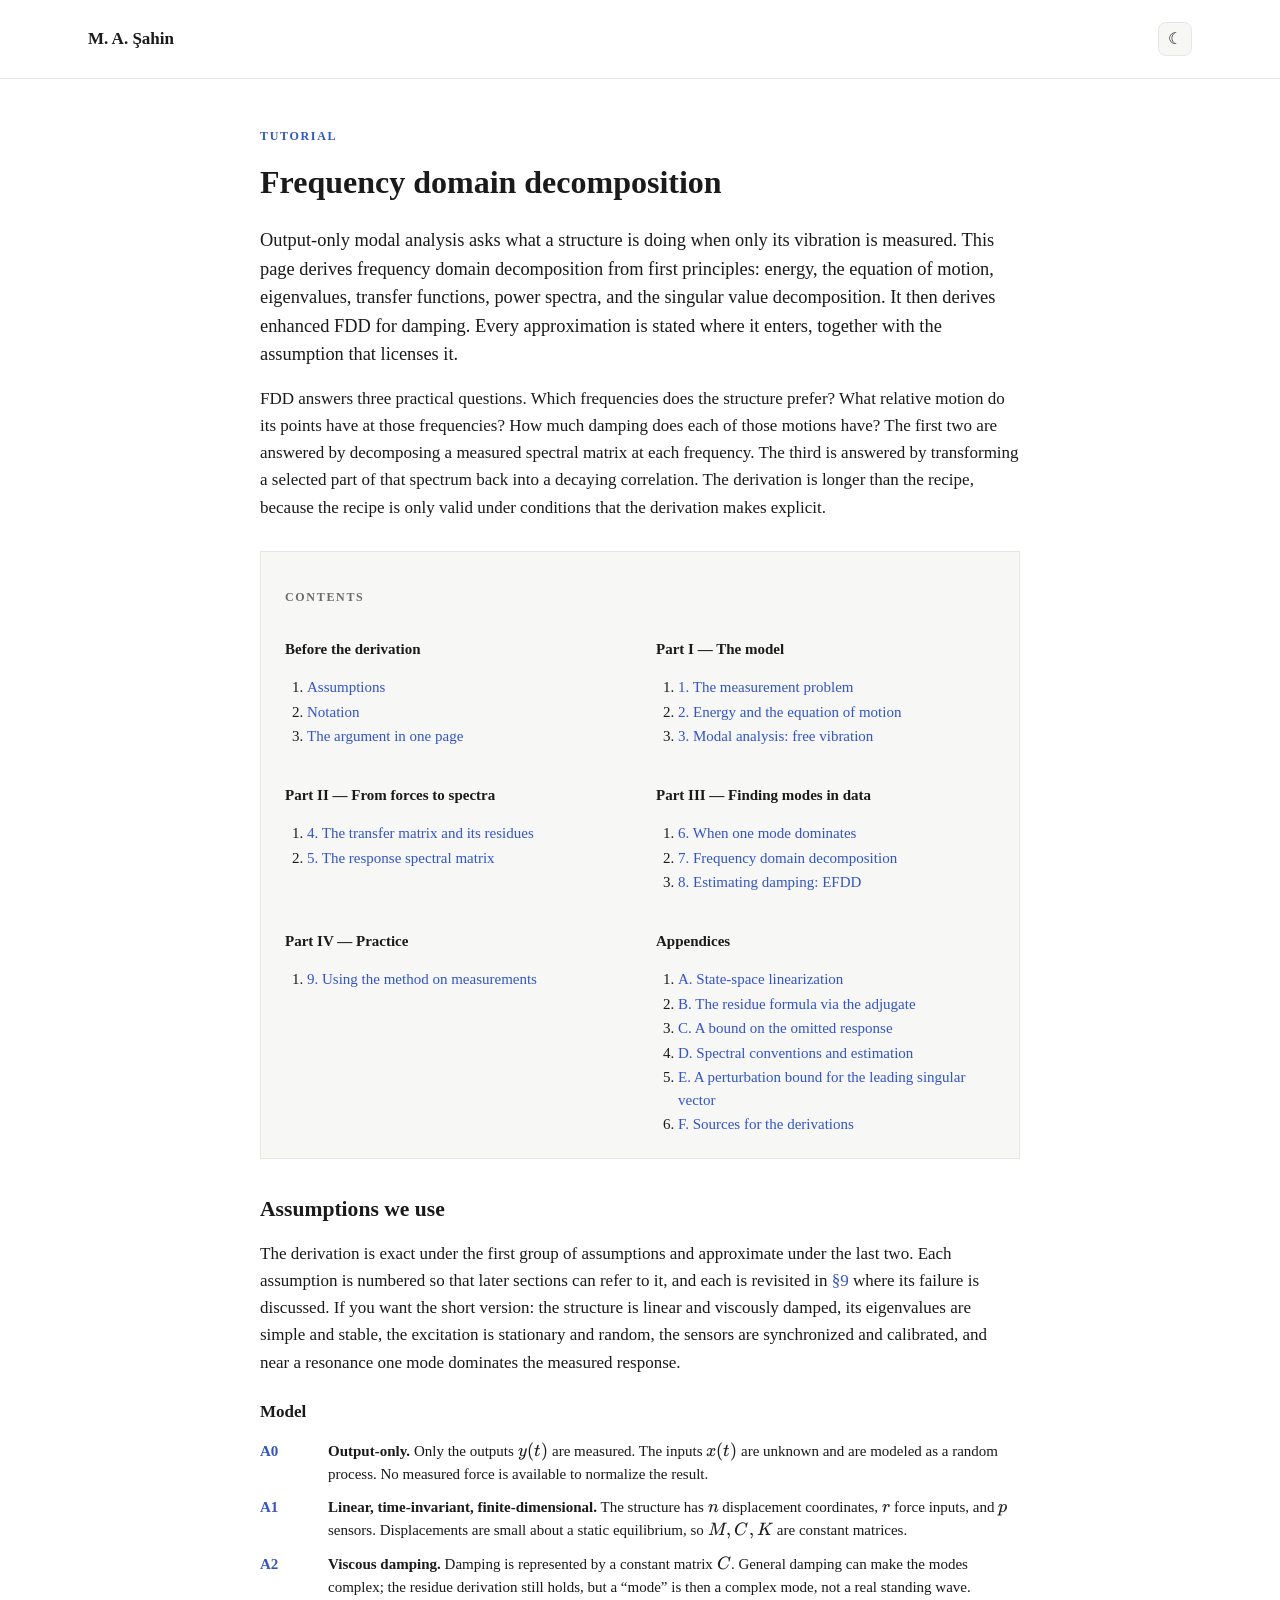
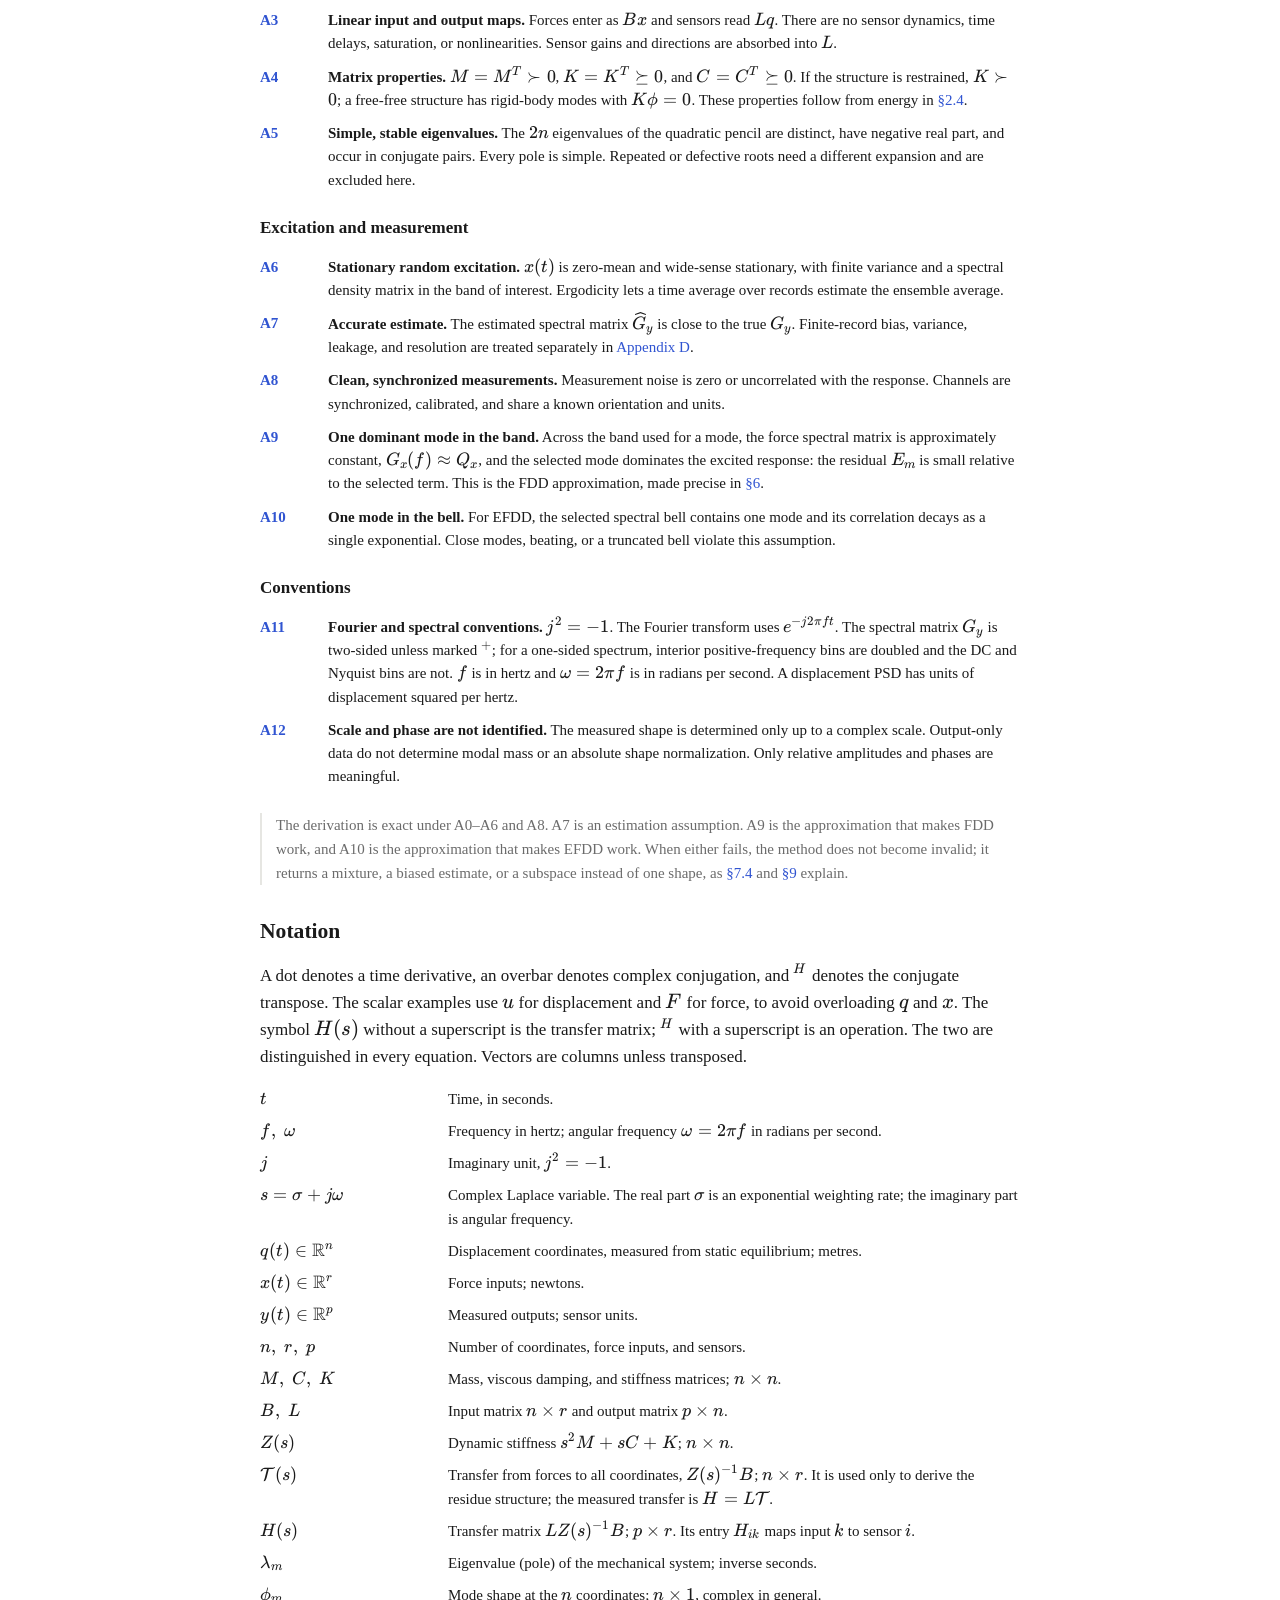
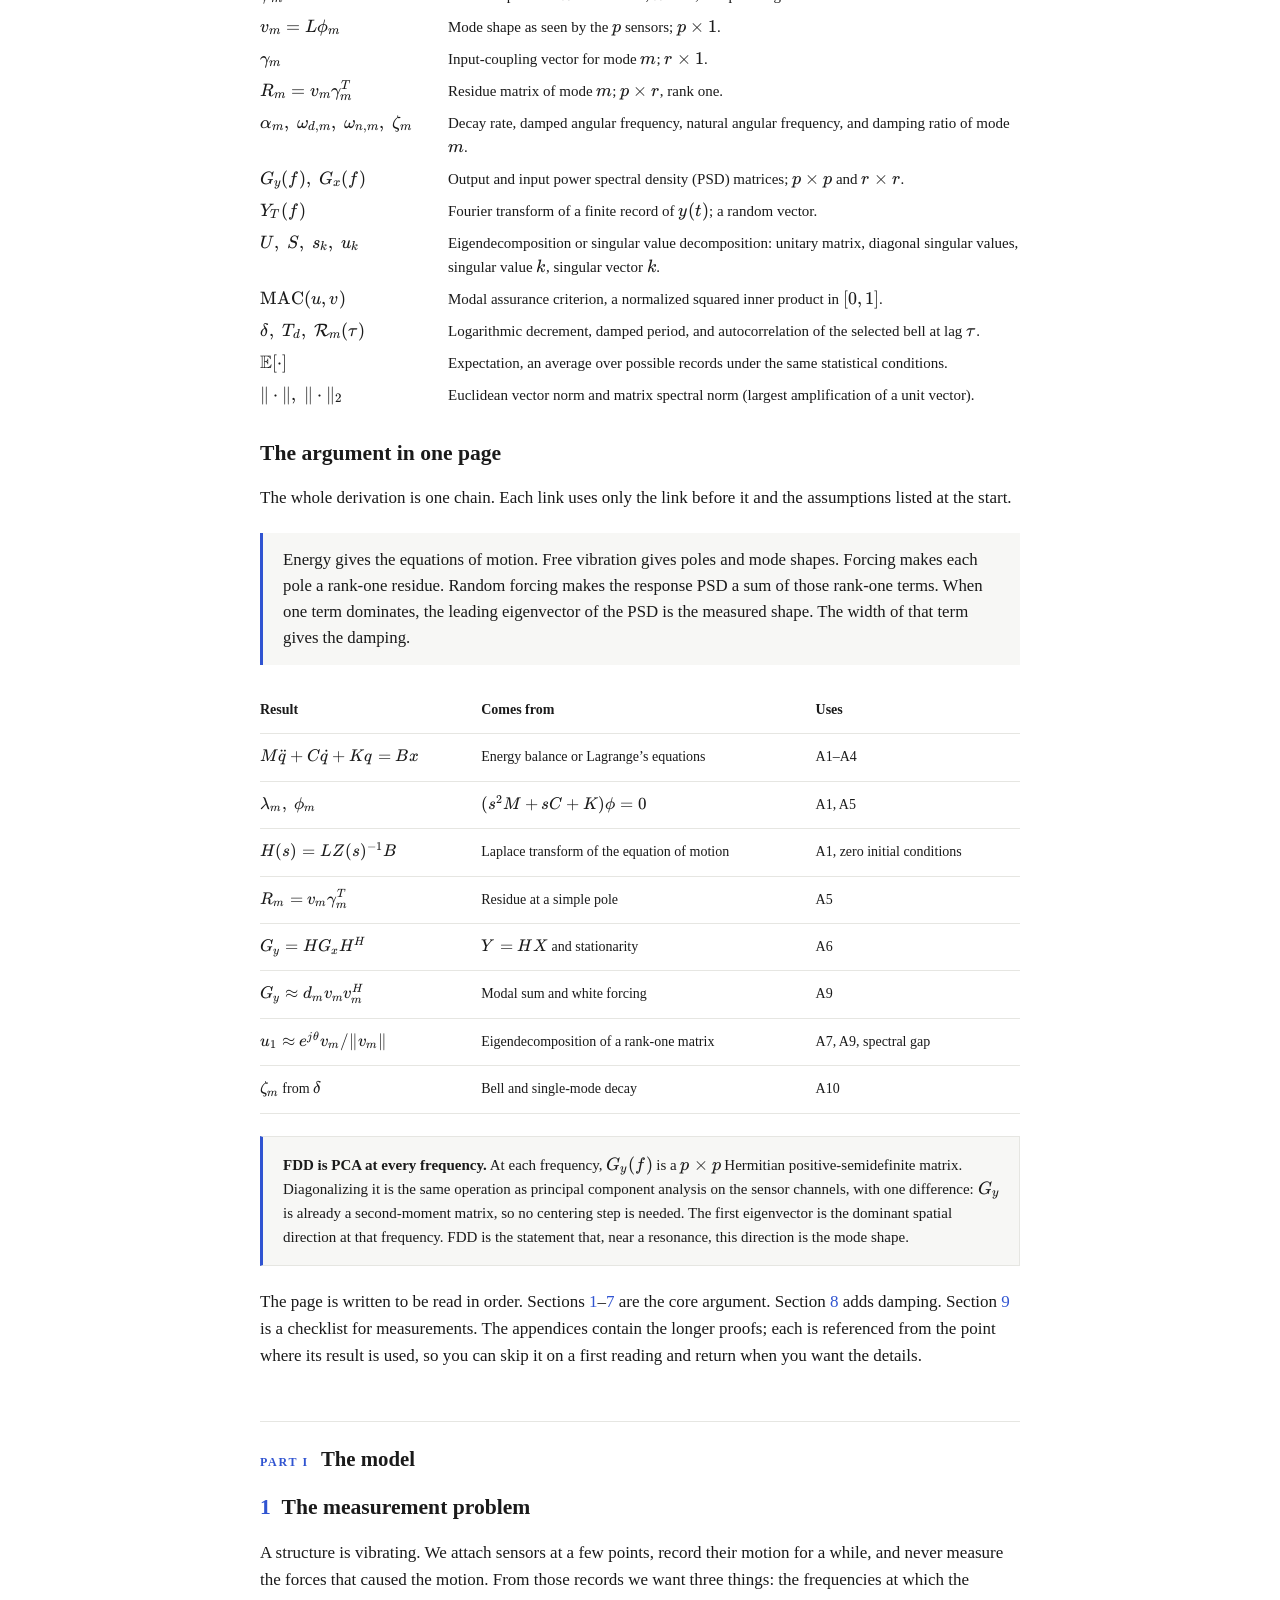
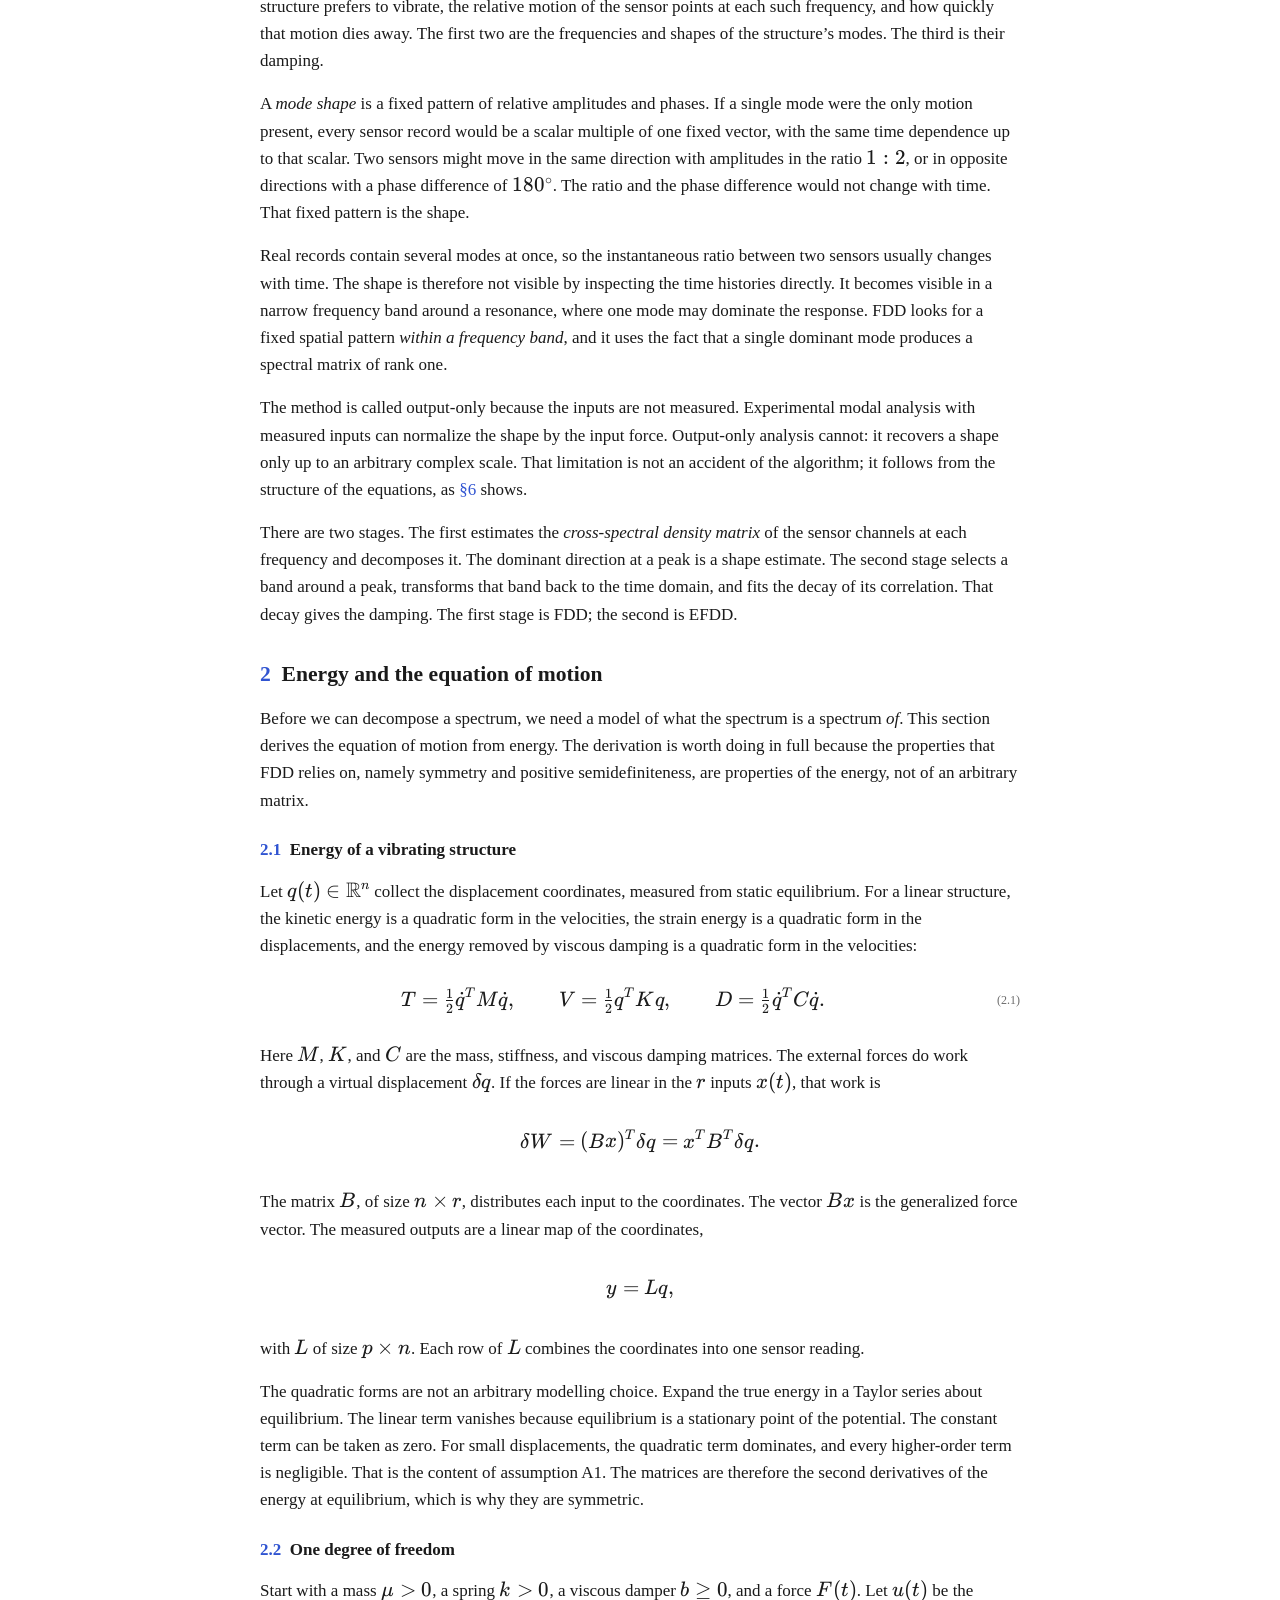
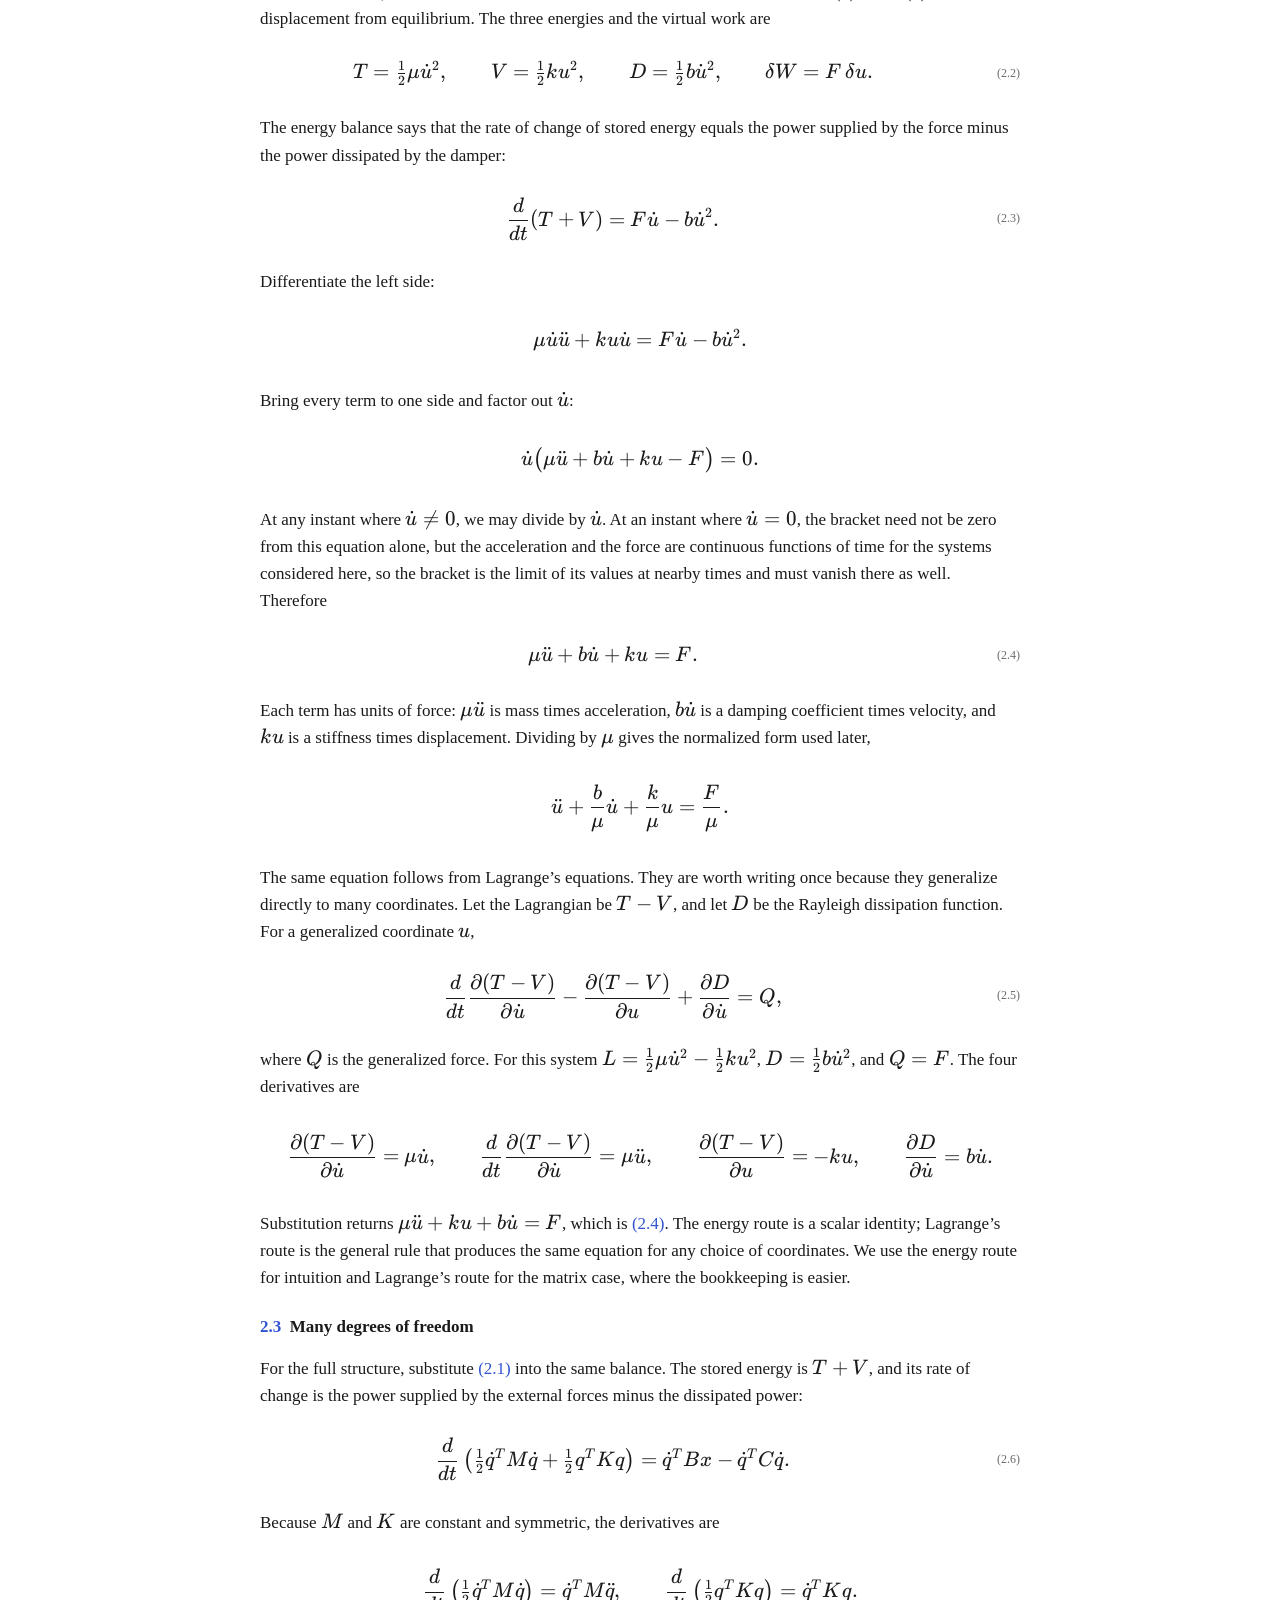
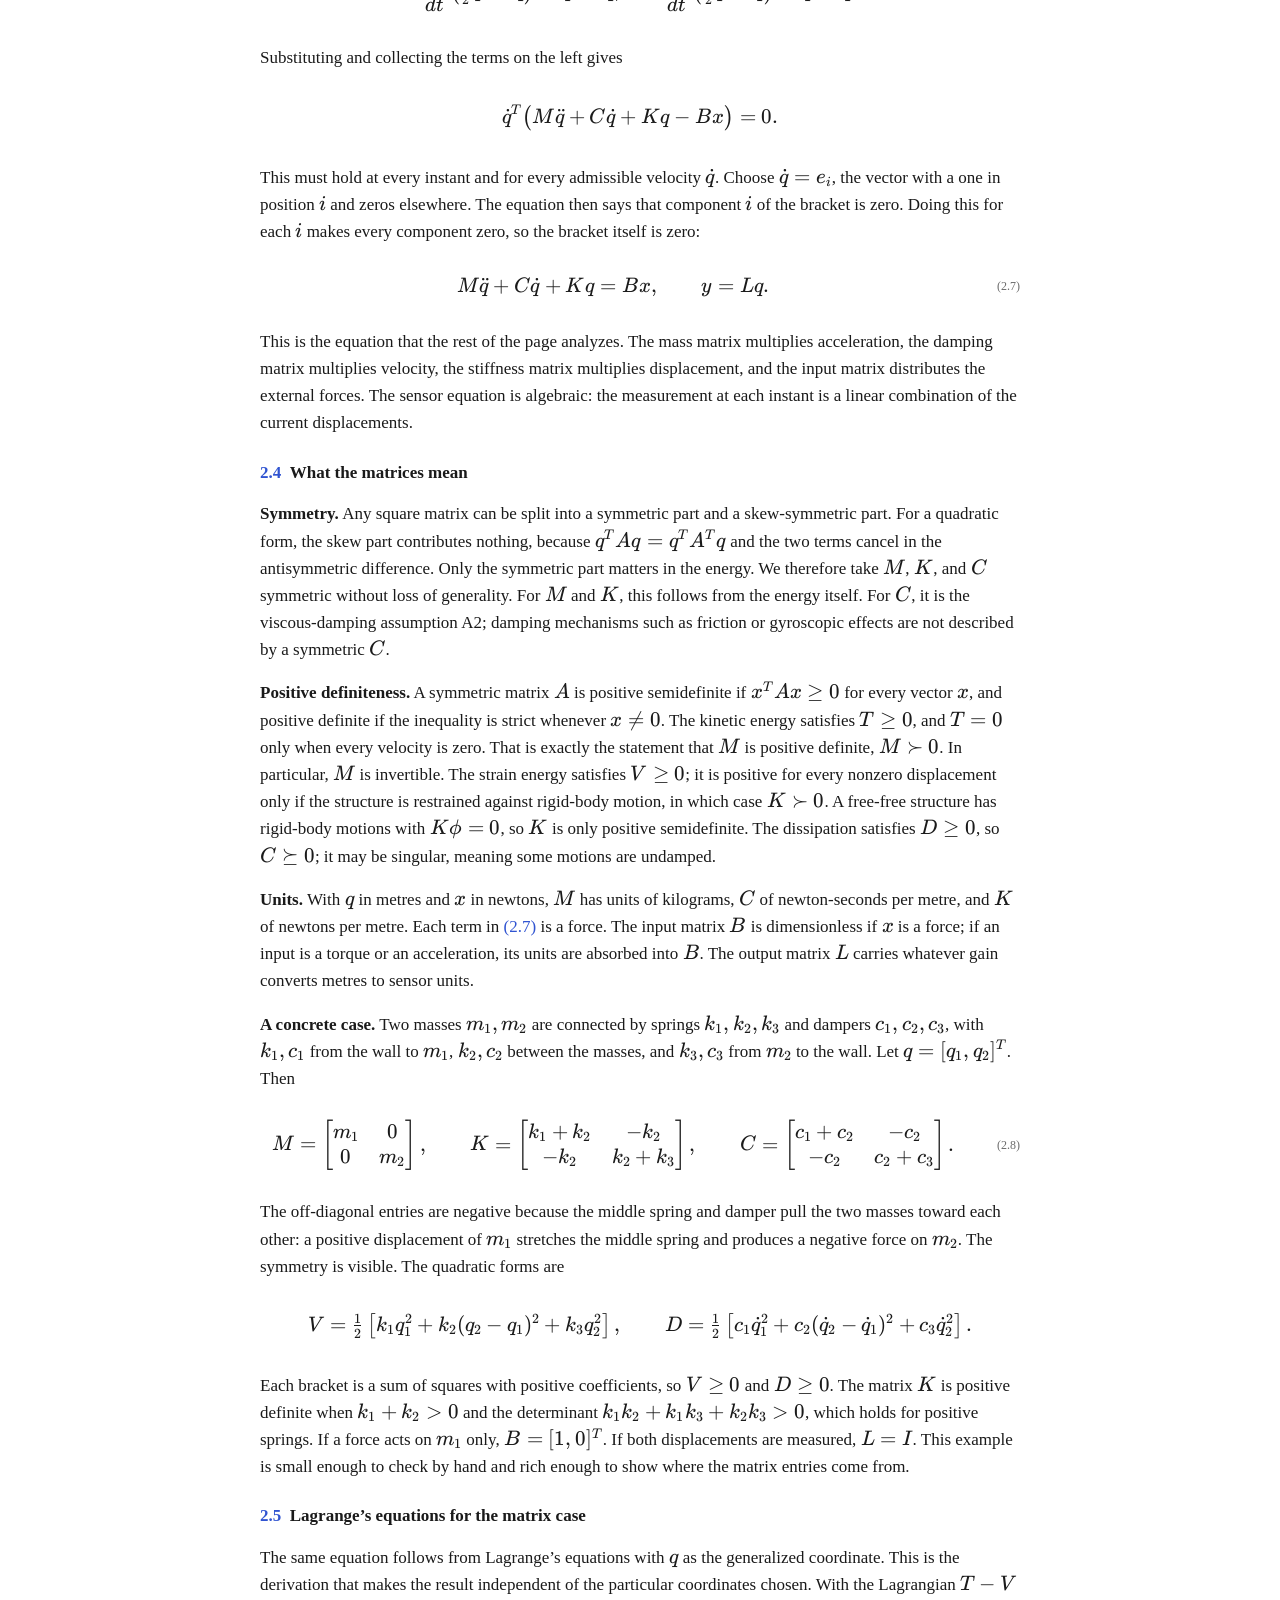
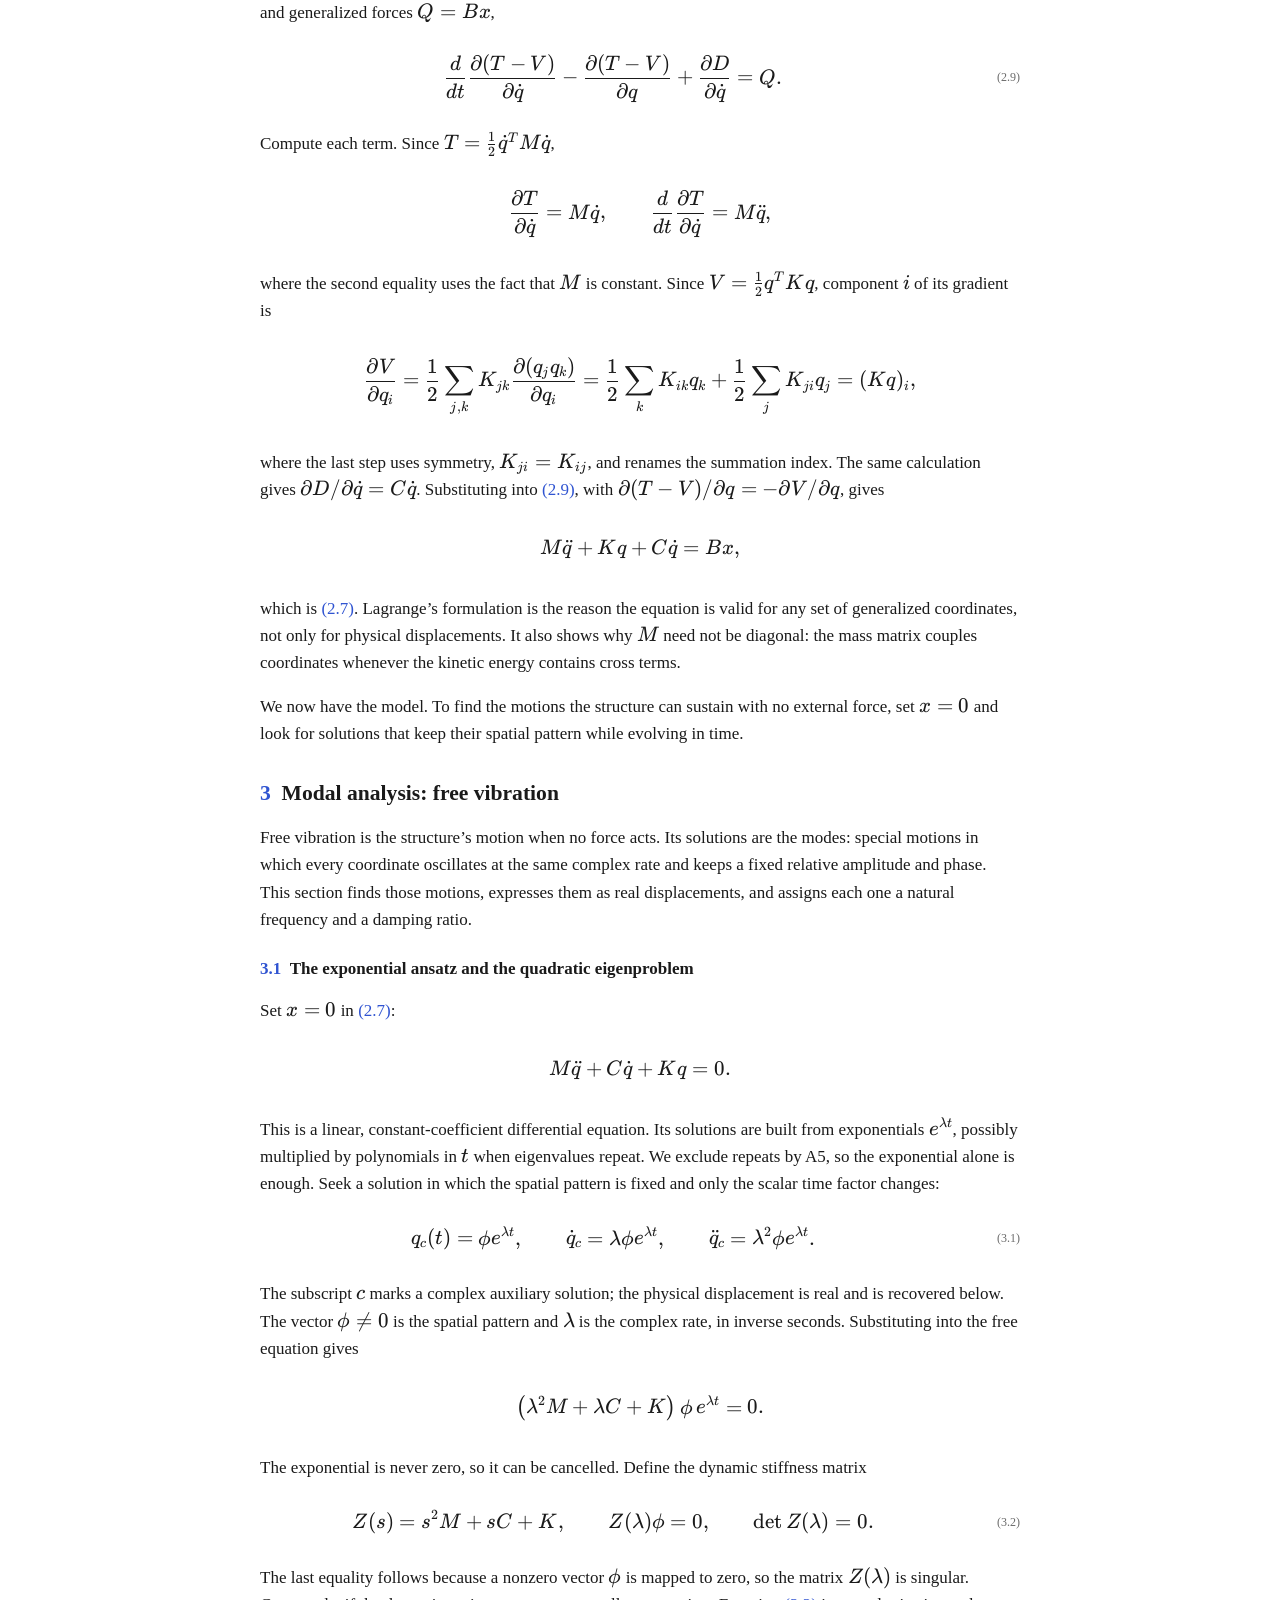
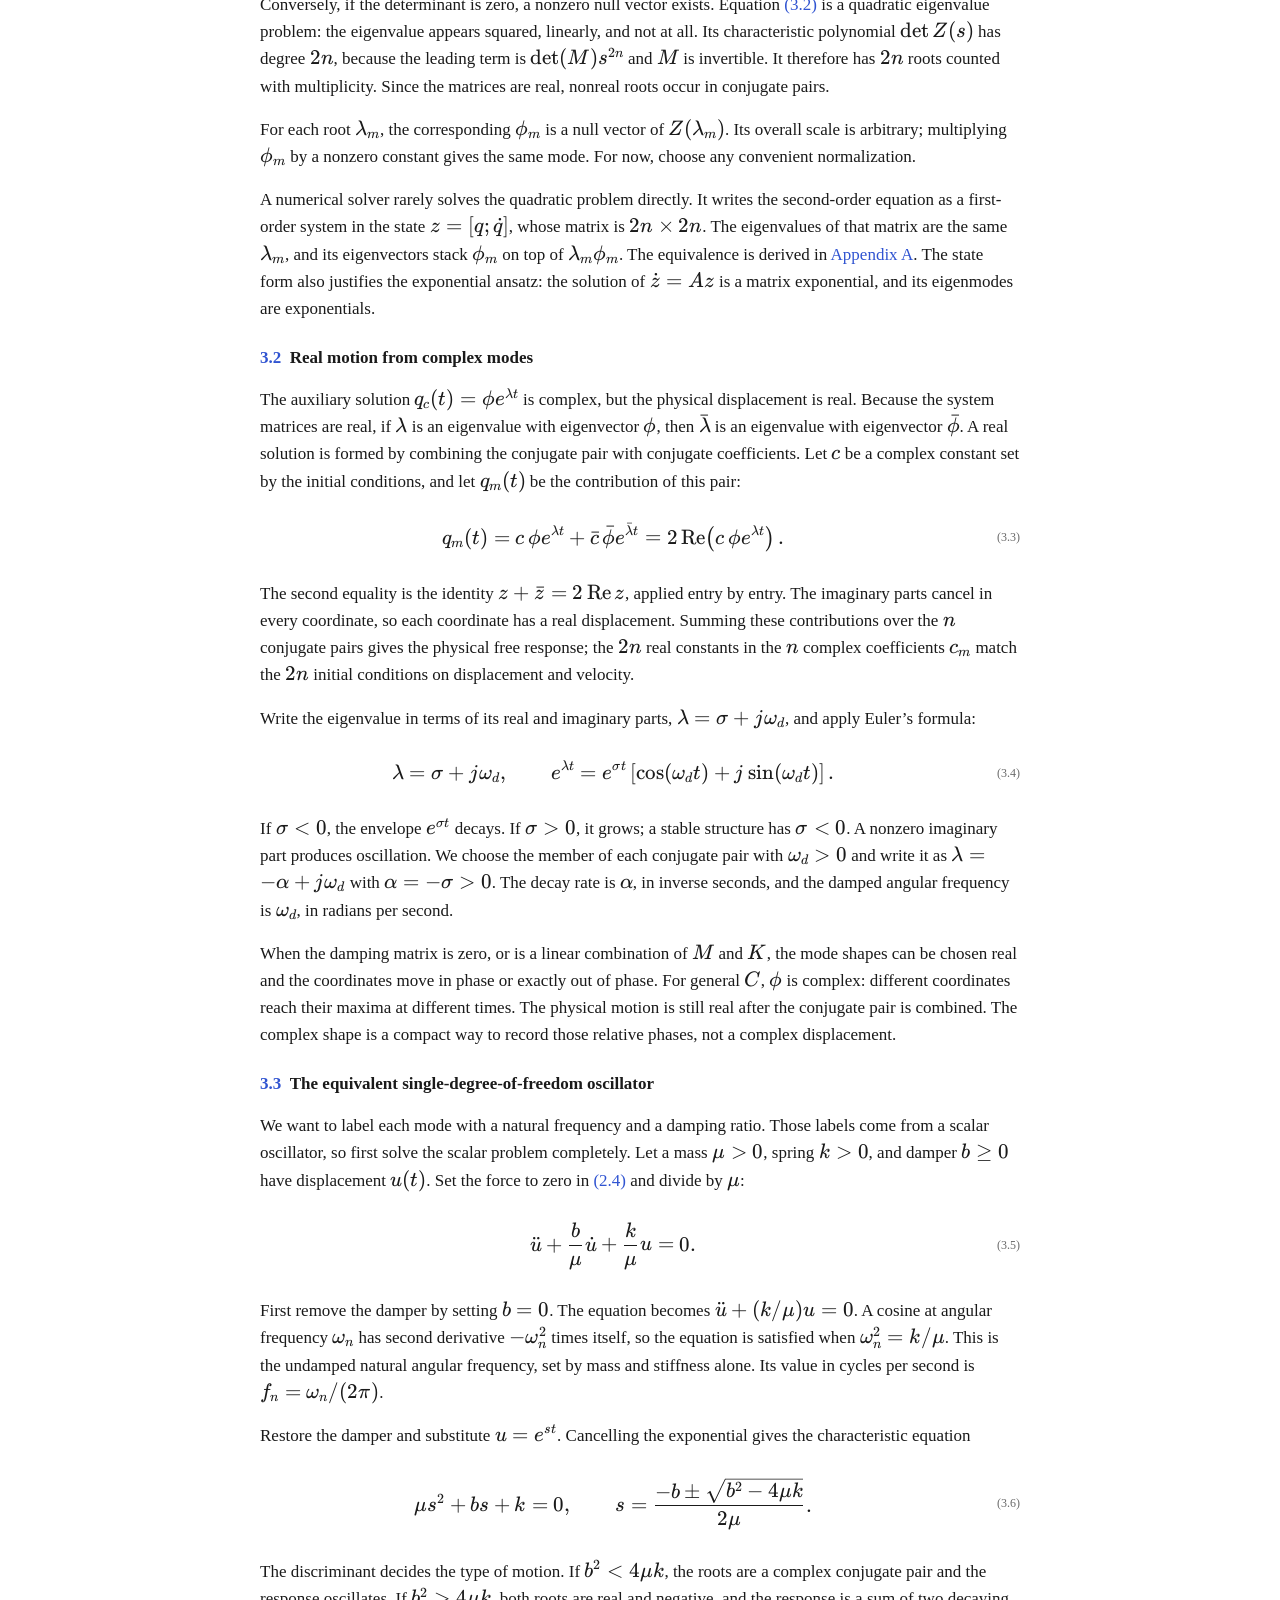
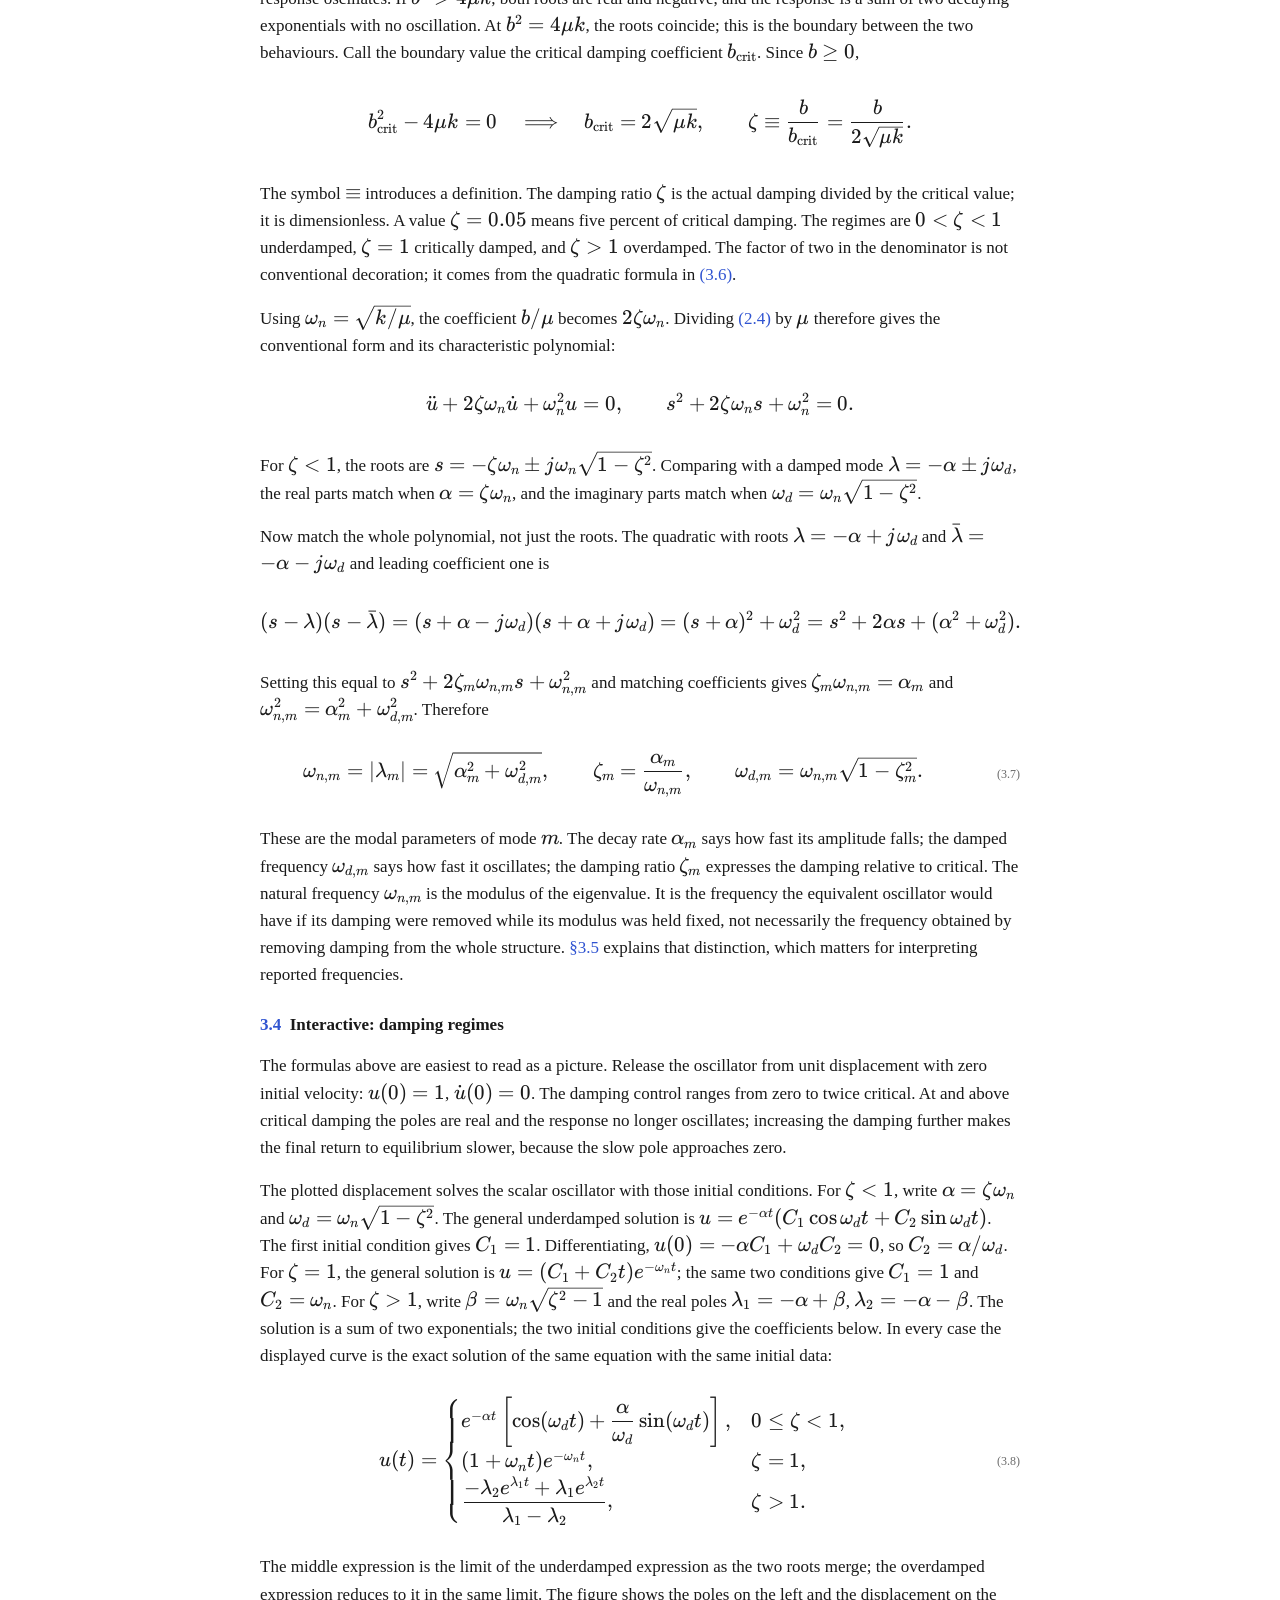
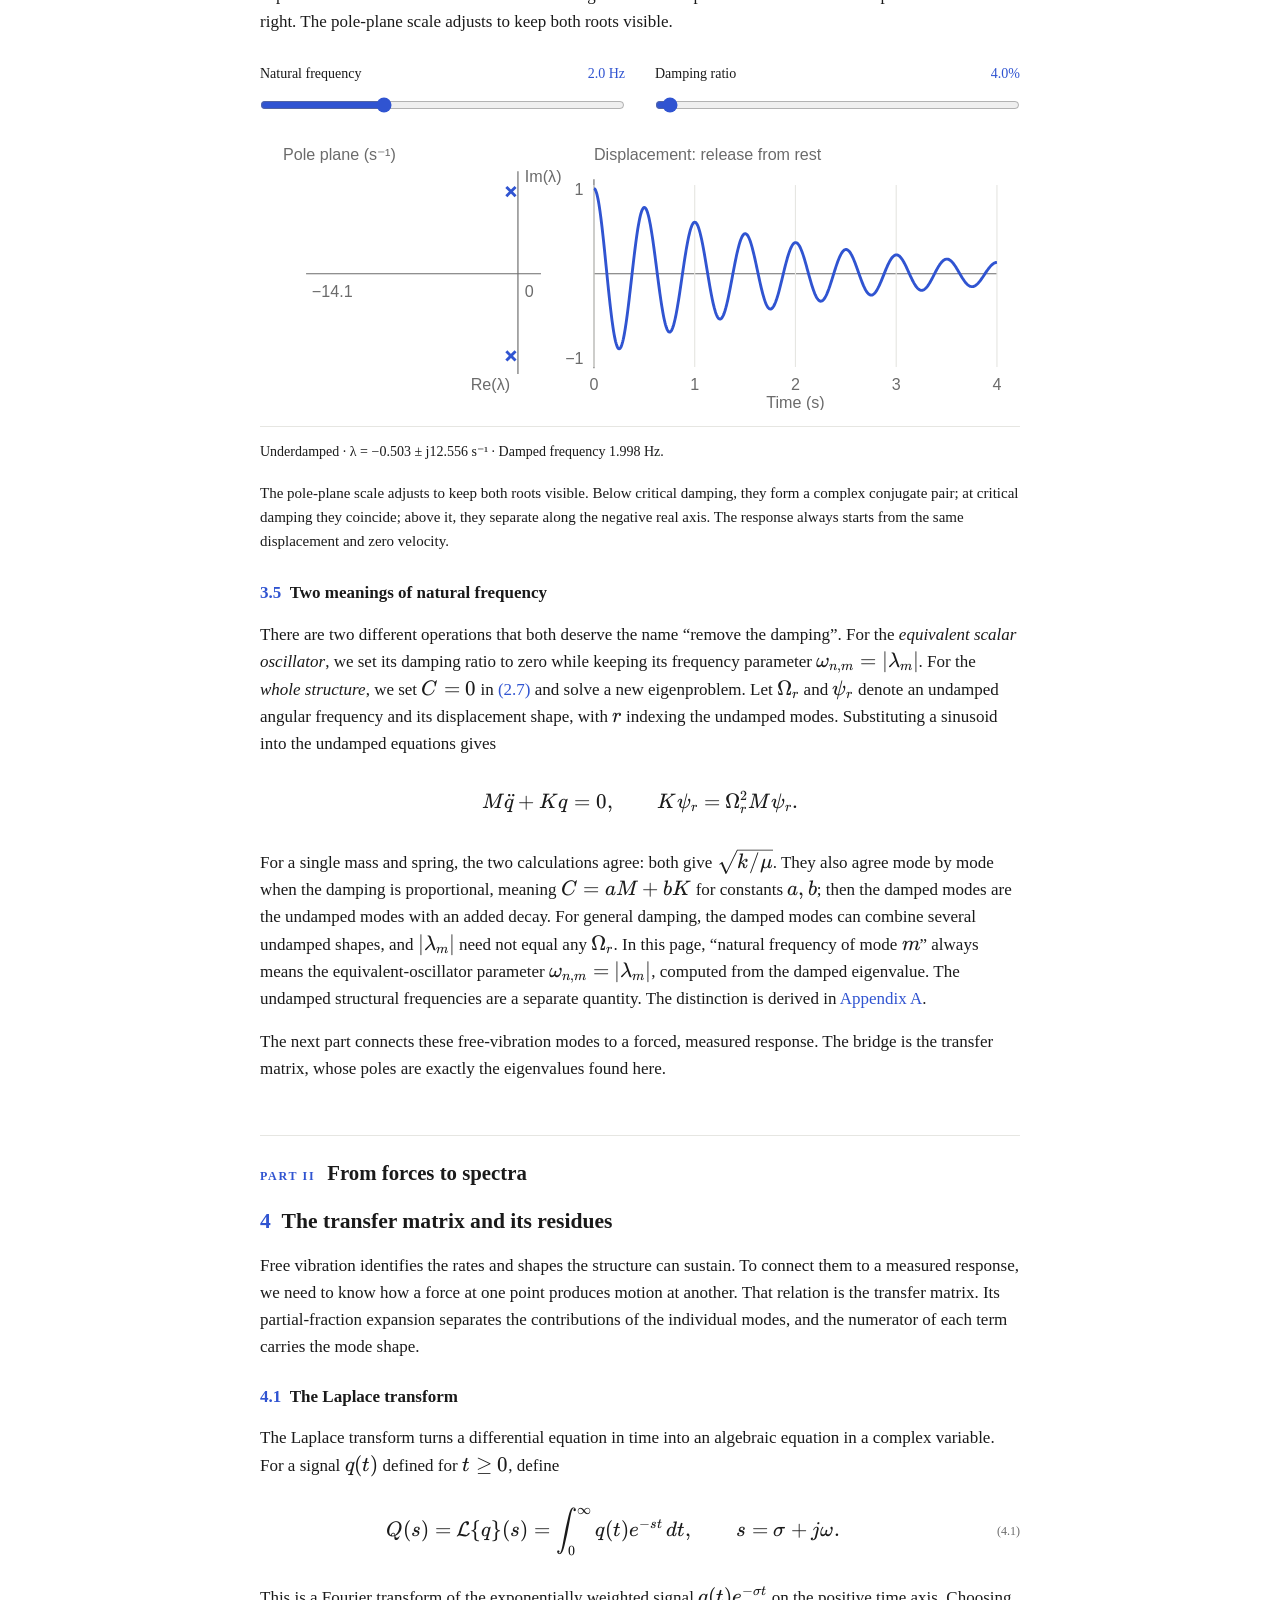
==== commit 51a9ef38: "Rewrite FDD tutorial for rigor and clarity - State all model, measurement, and approximation assumpt" ====
--- a/blogs/fdd/index.html
+++ b/blogs/fdd/index.html
@@ -2,7 +2,7 @@
 <html lang="en"><head>
 <meta charset="utf-8"><meta name="viewport" content="width=device-width, initial-scale=1">
 <title>Frequency Domain Decomposition — Mehmet Akif Şahin</title>
-<meta name="description" content="Derive frequency domain decomposition from mechanical eigenproblems, transfer-function residues and power spectral density matrices. Explore modal overlap and learn the assumptions behind FDD and EFDD.">
+<meta name="description" content="Derive frequency domain decomposition from energy, equations of motion, modal analysis, transfer-function residues and power spectral densities. Every step and assumption is stated, including when the rank-one approximation fails and how EFDD estimates damping.">
 <meta name="author" content="Mehmet Akif Şahin">
 <link rel="canonical" href="https://mehmetakifsahin.com/blogs/fdd/">
 <link rel="icon" href="../../favicon.svg" type="image/svg+xml">
@@ -14,58 +14,277 @@
 <div class="article-layout">
 <main id="main" class="article">
 
-<header id="start"><h1>Frequency domain decomposition</h1></header>
-
-<section id="example"><h2>Recovering a shape from vibration measurements</h2>
-<p>Two sensors on a vibrating structure record two time histories. We want to identify a mode shape: the relative amplitudes and phases with which the sensor locations move in one mode. The forces are not measured. What information in the recordings could reveal that shape?</p>
-<p>First consider an ideal case in which only one mode contributes. Suppose that, whenever the first sensor moves 1 mm in its positive direction, the second moves 2 mm in its negative direction. Let <span class="katex"><span class="katex-mathml"><math xmlns="http://www.w3.org/1998/Math/MathML"><semantics><mrow><mi>t</mi></mrow><annotation encoding="application/x-tex">t</annotation></semantics></math></span><span class="katex-html" aria-hidden="true"><span class="base"><span class="strut" style="height:0.6151em;"></span><span class="mord mathnormal">t</span></span></span></span> denote time, <span class="katex"><span class="katex-mathml"><math xmlns="http://www.w3.org/1998/Math/MathML"><semantics><mrow><mi>a</mi><mo stretchy="false">(</mo><mi>t</mi><mo stretchy="false">)</mo></mrow><annotation encoding="application/x-tex">a(t)</annotation></semantics></math></span><span class="katex-html" aria-hidden="true"><span class="base"><span class="strut" style="height:1em;vertical-align:-0.25em;"></span><span class="mord mathnormal">a</span><span class="mopen">(</span><span class="mord mathnormal">t</span><span class="mclose">)</span></span></span></span> the first displacement, and <span class="katex"><span class="katex-mathml"><math xmlns="http://www.w3.org/1998/Math/MathML"><semantics><mrow><mi>y</mi><mo stretchy="false">(</mo><mi>t</mi><mo stretchy="false">)</mo></mrow><annotation encoding="application/x-tex">y(t)</annotation></semantics></math></span><span class="katex-html" aria-hidden="true"><span class="base"><span class="strut" style="height:1em;vertical-align:-0.25em;"></span><span class="mord mathnormal" style="margin-right:0.03588em;">y</span><span class="mopen">(</span><span class="mord mathnormal">t</span><span class="mclose">)</span></span></span></span> the column vector of both measurements. The fixed vector <span class="katex"><span class="katex-mathml"><math xmlns="http://www.w3.org/1998/Math/MathML"><semantics><mrow><mi>v</mi></mrow><annotation encoding="application/x-tex">v</annotation></semantics></math></span><span class="katex-html" aria-hidden="true"><span class="base"><span class="strut" style="height:0.4306em;"></span><span class="mord mathnormal" style="margin-right:0.03588em;">v</span></span></span></span> describes their relative motion:</p>
-<div class="eq" id="example-motion"><div class="equation-scroll" tabindex="0" role="region" aria-label="Equation 1; scroll horizontally if needed"><span class="katex-display"><span class="katex"><span class="katex-mathml"><math xmlns="http://www.w3.org/1998/Math/MathML" display="block"><semantics><mrow><mi>y</mi><mo stretchy="false">(</mo><mi>t</mi><mo stretchy="false">)</mo><mo>=</mo><mrow><mo fence="true">[</mo><mtable rowspacing="0.16em" columnalign="center" columnspacing="1em"><mtr><mtd><mstyle scriptlevel="0" displaystyle="false"><mrow><mi>a</mi><mo stretchy="false">(</mo><mi>t</mi><mo stretchy="false">)</mo></mrow></mstyle></mtd></mtr><mtr><mtd><mstyle scriptlevel="0" displaystyle="false"><mrow><mo>−</mo><mn>2</mn><mi>a</mi><mo stretchy="false">(</mo><mi>t</mi><mo stretchy="false">)</mo></mrow></mstyle></mtd></mtr></mtable><mo fence="true">]</mo></mrow><mo>=</mo><mi>v</mi><mtext> </mtext><mi>a</mi><mo stretchy="false">(</mo><mi>t</mi><mo stretchy="false">)</mo><mo separator="true">,</mo><mspace width="2em"/><mi>v</mi><mo>=</mo><mrow><mo fence="true">[</mo><mtable rowspacing="0.16em" columnalign="center" columnspacing="1em"><mtr><mtd><mstyle scriptlevel="0" displaystyle="false"><mn>1</mn></mstyle></mtd></mtr><mtr><mtd><mstyle scriptlevel="0" displaystyle="false"><mrow><mo>−</mo><mn>2</mn></mrow></mstyle></mtd></mtr></mtable><mo fence="true">]</mo></mrow><mi mathvariant="normal">.</mi></mrow><annotation encoding="application/x-tex">y(t)=\begin{bmatrix}a(t)\\-2a(t)\end{bmatrix}=v\,a(t),\qquad v=\begin{bmatrix}1\\-2\end{bmatrix}.</annotation></semantics></math></span><span class="katex-html" aria-hidden="true"><span class="base"><span class="strut" style="height:1em;vertical-align:-0.25em;"></span><span class="mord mathnormal" style="margin-right:0.03588em;">y</span><span class="mopen">(</span><span class="mord mathnormal">t</span><span class="mclose">)</span><span class="mspace" style="margin-right:0.2778em;"></span><span class="mrel">=</span><span class="mspace" style="margin-right:0.2778em;"></span></span><span class="base"><span class="strut" style="height:2.4em;vertical-align:-0.95em;"></span><span class="minner"><span class="mopen delimcenter" style="top:0em;"><span class="delimsizing size3">[</span></span><span class="mord"><span class="mtable"><span class="col-align-c"><span class="vlist-t vlist-t2"><span class="vlist-r"><span class="vlist" style="height:1.45em;"><span style="top:-3.61em;"><span class="pstrut" style="height:3em;"></span><span class="mord"><span class="mord mathnormal">a</span><span class="mopen">(</span><span class="mord mathnormal">t</span><span class="mclose">)</span></span></span><span style="top:-2.41em;"><span class="pstrut" style="height:3em;"></span><span class="mord"><span class="mord">−</span><span class="mord">2</span><span class="mord mathnormal">a</span><span class="mopen">(</span><span class="mord mathnormal">t</span><span class="mclose">)</span></span></span></span><span class="vlist-s">​</span></span><span class="vlist-r"><span class="vlist" style="height:0.95em;"><span></span></span></span></span></span></span></span><span class="mclose delimcenter" style="top:0em;"><span class="delimsizing size3">]</span></span></span><span class="mspace" style="margin-right:0.2778em;"></span><span class="mrel">=</span><span class="mspace" style="margin-right:0.2778em;"></span></span><span class="base"><span class="strut" style="height:1em;vertical-align:-0.25em;"></span><span class="mord mathnormal" style="margin-right:0.03588em;">v</span><span class="mspace" style="margin-right:0.1667em;"></span><span class="mord mathnormal">a</span><span class="mopen">(</span><span class="mord mathnormal">t</span><span class="mclose">)</span><span class="mpunct">,</span><span class="mspace" style="margin-right:2em;"></span><span class="mspace" style="margin-right:0.1667em;"></span><span class="mord mathnormal" style="margin-right:0.03588em;">v</span><span class="mspace" style="margin-right:0.2778em;"></span><span class="mrel">=</span><span class="mspace" style="margin-right:0.2778em;"></span></span><span class="base"><span class="strut" style="height:2.4em;vertical-align:-0.95em;"></span><span class="minner"><span class="mopen delimcenter" style="top:0em;"><span class="delimsizing size3">[</span></span><span class="mord"><span class="mtable"><span class="col-align-c"><span class="vlist-t vlist-t2"><span class="vlist-r"><span class="vlist" style="height:1.45em;"><span style="top:-3.61em;"><span class="pstrut" style="height:3em;"></span><span class="mord"><span class="mord">1</span></span></span><span style="top:-2.41em;"><span class="pstrut" style="height:3em;"></span><span class="mord"><span class="mord">−</span><span class="mord">2</span></span></span></span><span class="vlist-s">​</span></span><span class="vlist-r"><span class="vlist" style="height:0.95em;"><span></span></span></span></span></span></span></span><span class="mclose delimcenter" style="top:0em;"><span class="delimsizing size3">]</span></span></span><span class="mspace" style="margin-right:0.1667em;"></span><span class="mord">.</span></span></span></span></span></div><a class="number" href="#example-motion">(1)</a></div>
-<p>The time dependence is entirely in <span class="katex"><span class="katex-mathml"><math xmlns="http://www.w3.org/1998/Math/MathML"><semantics><mrow><mi>a</mi><mo stretchy="false">(</mo><mi>t</mi><mo stretchy="false">)</mo></mrow><annotation encoding="application/x-tex">a(t)</annotation></semantics></math></span><span class="katex-html" aria-hidden="true"><span class="base"><span class="strut" style="height:1em;vertical-align:-0.25em;"></span><span class="mord mathnormal">a</span><span class="mopen">(</span><span class="mord mathnormal">t</span><span class="mclose">)</span></span></span></span>. It can be irregular; the spatial ratio remains <span class="katex"><span class="katex-mathml"><math xmlns="http://www.w3.org/1998/Math/MathML"><semantics><mrow><mn>1</mn><mo>:</mo><mo>−</mo><mn>2</mn></mrow><annotation encoding="application/x-tex">1:-2</annotation></semantics></math></span><span class="katex-html" aria-hidden="true"><span class="base"><span class="strut" style="height:0.6444em;"></span><span class="mord">1</span><span class="mspace" style="margin-right:0.2778em;"></span><span class="mrel">:</span><span class="mspace" style="margin-right:0.2778em;"></span></span><span class="base"><span class="strut" style="height:0.7278em;vertical-align:-0.0833em;"></span><span class="mord">−</span><span class="mord">2</span></span></span></span>. In this ideal case, inspecting the two time histories would already reveal the shape. Real measurements contain several modes at once, so that ratio usually changes with time. FDD looks for a fixed pattern <em>within a frequency band</em>, where one mode may dominate.</p>
-<p>To see what survives in the frequency domain, let <span class="katex"><span class="katex-mathml"><math xmlns="http://www.w3.org/1998/Math/MathML"><semantics><mrow><mi>f</mi></mrow><annotation encoding="application/x-tex">f</annotation></semantics></math></span><span class="katex-html" aria-hidden="true"><span class="base"><span class="strut" style="height:0.8889em;vertical-align:-0.1944em;"></span><span class="mord mathnormal" style="margin-right:0.10764em;">f</span></span></span></span> denote frequency in hertz, <span class="katex"><span class="katex-mathml"><math xmlns="http://www.w3.org/1998/Math/MathML"><semantics><mrow><mi>A</mi><mo stretchy="false">(</mo><mi>f</mi><mo stretchy="false">)</mo></mrow><annotation encoding="application/x-tex">A(f)</annotation></semantics></math></span><span class="katex-html" aria-hidden="true"><span class="base"><span class="strut" style="height:1em;vertical-align:-0.25em;"></span><span class="mord mathnormal">A</span><span class="mopen">(</span><span class="mord mathnormal" style="margin-right:0.10764em;">f</span><span class="mclose">)</span></span></span></span> the Fourier coefficient of <span class="katex"><span class="katex-mathml"><math xmlns="http://www.w3.org/1998/Math/MathML"><semantics><mrow><mi>a</mi><mo stretchy="false">(</mo><mi>t</mi><mo stretchy="false">)</mo></mrow><annotation encoding="application/x-tex">a(t)</annotation></semantics></math></span><span class="katex-html" aria-hidden="true"><span class="base"><span class="strut" style="height:1em;vertical-align:-0.25em;"></span><span class="mord mathnormal">a</span><span class="mopen">(</span><span class="mord mathnormal">t</span><span class="mclose">)</span></span></span></span> over a record, and <span class="katex"><span class="katex-mathml"><math xmlns="http://www.w3.org/1998/Math/MathML"><semantics><mrow><msub><mi>Y</mi><mn>1</mn></msub><mo stretchy="false">(</mo><mi>f</mi><mo stretchy="false">)</mo><mo separator="true">,</mo><msub><mi>Y</mi><mn>2</mn></msub><mo stretchy="false">(</mo><mi>f</mi><mo stretchy="false">)</mo></mrow><annotation encoding="application/x-tex">Y_1(f),Y_2(f)</annotation></semantics></math></span><span class="katex-html" aria-hidden="true"><span class="base"><span class="strut" style="height:1em;vertical-align:-0.25em;"></span><span class="mord"><span class="mord mathnormal" style="margin-right:0.22222em;">Y</span><span class="msupsub"><span class="vlist-t vlist-t2"><span class="vlist-r"><span class="vlist" style="height:0.3011em;"><span style="top:-2.55em;margin-left:-0.2222em;margin-right:0.05em;"><span class="pstrut" style="height:2.7em;"></span><span class="sizing reset-size6 size3 mtight"><span class="mord mtight">1</span></span></span></span><span class="vlist-s">​</span></span><span class="vlist-r"><span class="vlist" style="height:0.15em;"><span></span></span></span></span></span></span><span class="mopen">(</span><span class="mord mathnormal" style="margin-right:0.10764em;">f</span><span class="mclose">)</span><span class="mpunct">,</span><span class="mspace" style="margin-right:0.1667em;"></span><span class="mord"><span class="mord mathnormal" style="margin-right:0.22222em;">Y</span><span class="msupsub"><span class="vlist-t vlist-t2"><span class="vlist-r"><span class="vlist" style="height:0.3011em;"><span style="top:-2.55em;margin-left:-0.2222em;margin-right:0.05em;"><span class="pstrut" style="height:2.7em;"></span><span class="sizing reset-size6 size3 mtight"><span class="mord mtight">2</span></span></span></span><span class="vlist-s">​</span></span><span class="vlist-r"><span class="vlist" style="height:0.15em;"><span></span></span></span></span></span></span><span class="mopen">(</span><span class="mord mathnormal" style="margin-right:0.10764em;">f</span><span class="mclose">)</span></span></span></span> the corresponding sensor coefficients. Linearity of the Fourier transform gives <span class="katex"><span class="katex-mathml"><math xmlns="http://www.w3.org/1998/Math/MathML"><semantics><mrow><msub><mi>Y</mi><mn>1</mn></msub><mo>=</mo><mi>A</mi></mrow><annotation encoding="application/x-tex">Y_1=A</annotation></semantics></math></span><span class="katex-html" aria-hidden="true"><span class="base"><span class="strut" style="height:0.8333em;vertical-align:-0.15em;"></span><span class="mord"><span class="mord mathnormal" style="margin-right:0.22222em;">Y</span><span class="msupsub"><span class="vlist-t vlist-t2"><span class="vlist-r"><span class="vlist" style="height:0.3011em;"><span style="top:-2.55em;margin-left:-0.2222em;margin-right:0.05em;"><span class="pstrut" style="height:2.7em;"></span><span class="sizing reset-size6 size3 mtight"><span class="mord mtight">1</span></span></span></span><span class="vlist-s">​</span></span><span class="vlist-r"><span class="vlist" style="height:0.15em;"><span></span></span></span></span></span></span><span class="mspace" style="margin-right:0.2778em;"></span><span class="mrel">=</span><span class="mspace" style="margin-right:0.2778em;"></span></span><span class="base"><span class="strut" style="height:0.6833em;"></span><span class="mord mathnormal">A</span></span></span></span> and <span class="katex"><span class="katex-mathml"><math xmlns="http://www.w3.org/1998/Math/MathML"><semantics><mrow><msub><mi>Y</mi><mn>2</mn></msub><mo>=</mo><mo>−</mo><mn>2</mn><mi>A</mi></mrow><annotation encoding="application/x-tex">Y_2=-2A</annotation></semantics></math></span><span class="katex-html" aria-hidden="true"><span class="base"><span class="strut" style="height:0.8333em;vertical-align:-0.15em;"></span><span class="mord"><span class="mord mathnormal" style="margin-right:0.22222em;">Y</span><span class="msupsub"><span class="vlist-t vlist-t2"><span class="vlist-r"><span class="vlist" style="height:0.3011em;"><span style="top:-2.55em;margin-left:-0.2222em;margin-right:0.05em;"><span class="pstrut" style="height:2.7em;"></span><span class="sizing reset-size6 size3 mtight"><span class="mord mtight">2</span></span></span></span><span class="vlist-s">​</span></span><span class="vlist-r"><span class="vlist" style="height:0.15em;"><span></span></span></span></span></span></span><span class="mspace" style="margin-right:0.2778em;"></span><span class="mrel">=</span><span class="mspace" style="margin-right:0.2778em;"></span></span><span class="base"><span class="strut" style="height:0.7667em;vertical-align:-0.0833em;"></span><span class="mord">−</span><span class="mord">2</span><span class="mord mathnormal">A</span></span></span></span>. An overbar denotes complex conjugation and vertical bars denote magnitude. At each frequency,</p>
-<div class="equation-scroll" tabindex="0" role="region" aria-label="Fourier products of the two sensor signals"><span class="katex-display"><span class="katex"><span class="katex-mathml"><math xmlns="http://www.w3.org/1998/Math/MathML" display="block"><semantics><mrow><mi mathvariant="normal">∣</mi><msub><mi>Y</mi><mn>1</mn></msub><msup><mi mathvariant="normal">∣</mi><mn>2</mn></msup><mo>=</mo><mi mathvariant="normal">∣</mi><mi>A</mi><msup><mi mathvariant="normal">∣</mi><mn>2</mn></msup><mo separator="true">,</mo><mspace width="2em"/><mi mathvariant="normal">∣</mi><msub><mi>Y</mi><mn>2</mn></msub><msup><mi mathvariant="normal">∣</mi><mn>2</mn></msup><mo>=</mo><mn>4</mn><mi mathvariant="normal">∣</mi><mi>A</mi><msup><mi mathvariant="normal">∣</mi><mn>2</mn></msup><mo separator="true">,</mo><mspace width="2em"/><msub><mi>Y</mi><mn>1</mn></msub><msub><mover accent="true"><mi>Y</mi><mo>ˉ</mo></mover><mn>2</mn></msub><mo>=</mo><mo>−</mo><mn>2</mn><mi mathvariant="normal">∣</mi><mi>A</mi><msup><mi mathvariant="normal">∣</mi><mn>2</mn></msup><mi mathvariant="normal">.</mi></mrow><annotation encoding="application/x-tex">|Y_1|^2=|A|^2,\qquad |Y_2|^2=4|A|^2,\qquad Y_1\bar Y_2=-2|A|^2.</annotation></semantics></math></span><span class="katex-html" aria-hidden="true"><span class="base"><span class="strut" style="height:1.1141em;vertical-align:-0.25em;"></span><span class="mord">∣</span><span class="mord"><span class="mord mathnormal" style="margin-right:0.22222em;">Y</span><span class="msupsub"><span class="vlist-t vlist-t2"><span class="vlist-r"><span class="vlist" style="height:0.3011em;"><span style="top:-2.55em;margin-left:-0.2222em;margin-right:0.05em;"><span class="pstrut" style="height:2.7em;"></span><span class="sizing reset-size6 size3 mtight"><span class="mord mtight">1</span></span></span></span><span class="vlist-s">​</span></span><span class="vlist-r"><span class="vlist" style="height:0.15em;"><span></span></span></span></span></span></span><span class="mord"><span class="mord">∣</span><span class="msupsub"><span class="vlist-t"><span class="vlist-r"><span class="vlist" style="height:0.8641em;"><span style="top:-3.113em;margin-right:0.05em;"><span class="pstrut" style="height:2.7em;"></span><span class="sizing reset-size6 size3 mtight"><span class="mord mtight">2</span></span></span></span></span></span></span></span><span class="mspace" style="margin-right:0.2778em;"></span><span class="mrel">=</span><span class="mspace" style="margin-right:0.2778em;"></span></span><span class="base"><span class="strut" style="height:1.1141em;vertical-align:-0.25em;"></span><span class="mord">∣</span><span class="mord mathnormal">A</span><span class="mord"><span class="mord">∣</span><span class="msupsub"><span class="vlist-t"><span class="vlist-r"><span class="vlist" style="height:0.8641em;"><span style="top:-3.113em;margin-right:0.05em;"><span class="pstrut" style="height:2.7em;"></span><span class="sizing reset-size6 size3 mtight"><span class="mord mtight">2</span></span></span></span></span></span></span></span><span class="mpunct">,</span><span class="mspace" style="margin-right:2em;"></span><span class="mspace" style="margin-right:0.1667em;"></span><span class="mord">∣</span><span class="mord"><span class="mord mathnormal" style="margin-right:0.22222em;">Y</span><span class="msupsub"><span class="vlist-t vlist-t2"><span class="vlist-r"><span class="vlist" style="height:0.3011em;"><span style="top:-2.55em;margin-left:-0.2222em;margin-right:0.05em;"><span class="pstrut" style="height:2.7em;"></span><span class="sizing reset-size6 size3 mtight"><span class="mord mtight">2</span></span></span></span><span class="vlist-s">​</span></span><span class="vlist-r"><span class="vlist" style="height:0.15em;"><span></span></span></span></span></span></span><span class="mord"><span class="mord">∣</span><span class="msupsub"><span class="vlist-t"><span class="vlist-r"><span class="vlist" style="height:0.8641em;"><span style="top:-3.113em;margin-right:0.05em;"><span class="pstrut" style="height:2.7em;"></span><span class="sizing reset-size6 size3 mtight"><span class="mord mtight">2</span></span></span></span></span></span></span></span><span class="mspace" style="margin-right:0.2778em;"></span><span class="mrel">=</span><span class="mspace" style="margin-right:0.2778em;"></span></span><span class="base"><span class="strut" style="height:1.1141em;vertical-align:-0.25em;"></span><span class="mord">4∣</span><span class="mord mathnormal">A</span><span class="mord"><span class="mord">∣</span><span class="msupsub"><span class="vlist-t"><span class="vlist-r"><span class="vlist" style="height:0.8641em;"><span style="top:-3.113em;margin-right:0.05em;"><span class="pstrut" style="height:2.7em;"></span><span class="sizing reset-size6 size3 mtight"><span class="mord mtight">2</span></span></span></span></span></span></span></span><span class="mpunct">,</span><span class="mspace" style="margin-right:2em;"></span><span class="mspace" style="margin-right:0.1667em;"></span><span class="mord"><span class="mord mathnormal" style="margin-right:0.22222em;">Y</span><span class="msupsub"><span class="vlist-t vlist-t2"><span class="vlist-r"><span class="vlist" style="height:0.3011em;"><span style="top:-2.55em;margin-left:-0.2222em;margin-right:0.05em;"><span class="pstrut" style="height:2.7em;"></span><span class="sizing reset-size6 size3 mtight"><span class="mord mtight">1</span></span></span></span><span class="vlist-s">​</span></span><span class="vlist-r"><span class="vlist" style="height:0.15em;"><span></span></span></span></span></span></span><span class="mord"><span class="mord accent"><span class="vlist-t"><span class="vlist-r"><span class="vlist" style="height:0.8201em;"><span style="top:-3em;"><span class="pstrut" style="height:3em;"></span><span class="mord mathnormal" style="margin-right:0.22222em;">Y</span></span><span style="top:-3.2523em;"><span class="pstrut" style="height:3em;"></span><span class="accent-body" style="left:-0.25em;"><span class="mord">ˉ</span></span></span></span></span></span></span><span class="msupsub"><span class="vlist-t vlist-t2"><span class="vlist-r"><span class="vlist" style="height:0.3011em;"><span style="top:-2.55em;margin-left:-0.2222em;margin-right:0.05em;"><span class="pstrut" style="height:2.7em;"></span><span class="sizing reset-size6 size3 mtight"><span class="mord mtight">2</span></span></span></span><span class="vlist-s">​</span></span><span class="vlist-r"><span class="vlist" style="height:0.15em;"><span></span></span></span></span></span></span><span class="mspace" style="margin-right:0.2778em;"></span><span class="mrel">=</span><span class="mspace" style="margin-right:0.2778em;"></span></span><span class="base"><span class="strut" style="height:1.1141em;vertical-align:-0.25em;"></span><span class="mord">−</span><span class="mord">2∣</span><span class="mord mathnormal">A</span><span class="mord"><span class="mord">∣</span><span class="msupsub"><span class="vlist-t"><span class="vlist-r"><span class="vlist" style="height:0.8641em;"><span style="top:-3.113em;margin-right:0.05em;"><span class="pstrut" style="height:2.7em;"></span><span class="sizing reset-size6 size3 mtight"><span class="mord mtight">2</span></span></span></span></span></span></span></span><span class="mord">.</span></span></span></span></span></div>
-<p>The separate power spectra preserve the amplitude ratio, but lose the sign: squaring gives the same result for <span class="katex"><span class="katex-mathml"><math xmlns="http://www.w3.org/1998/Math/MathML"><semantics><mrow><mn>2</mn><mi>A</mi></mrow><annotation encoding="application/x-tex">2A</annotation></semantics></math></span><span class="katex-html" aria-hidden="true"><span class="base"><span class="strut" style="height:0.6833em;"></span><span class="mord">2</span><span class="mord mathnormal">A</span></span></span></span> and <span class="katex"><span class="katex-mathml"><math xmlns="http://www.w3.org/1998/Math/MathML"><semantics><mrow><mo>−</mo><mn>2</mn><mi>A</mi></mrow><annotation encoding="application/x-tex">-2A</annotation></semantics></math></span><span class="katex-html" aria-hidden="true"><span class="base"><span class="strut" style="height:0.7667em;vertical-align:-0.0833em;"></span><span class="mord">−</span><span class="mord">2</span><span class="mord mathnormal">A</span></span></span></span>. The cross product preserves their opposite motion. This is why we retain the products between channels.</p>
-<p>Averaging these products and applying the spectral normalization gives the power spectral density (PSD) matrix <span class="katex"><span class="katex-mathml"><math xmlns="http://www.w3.org/1998/Math/MathML"><semantics><mrow><msub><mi>G</mi><mi>y</mi></msub><mo stretchy="false">(</mo><mi>f</mi><mo stretchy="false">)</mo></mrow><annotation encoding="application/x-tex">G_y(f)</annotation></semantics></math></span><span class="katex-html" aria-hidden="true"><span class="base"><span class="strut" style="height:1.0361em;vertical-align:-0.2861em;"></span><span class="mord"><span class="mord mathnormal">G</span><span class="msupsub"><span class="vlist-t vlist-t2"><span class="vlist-r"><span class="vlist" style="height:0.1514em;"><span style="top:-2.55em;margin-left:0em;margin-right:0.05em;"><span class="pstrut" style="height:2.7em;"></span><span class="sizing reset-size6 size3 mtight"><span class="mord mathnormal mtight" style="margin-right:0.03588em;">y</span></span></span></span><span class="vlist-s">​</span></span><span class="vlist-r"><span class="vlist" style="height:0.2861em;"><span></span></span></span></span></span></span><span class="mopen">(</span><span class="mord mathnormal" style="margin-right:0.10764em;">f</span><span class="mclose">)</span></span></span></span>. Let <span class="katex"><span class="katex-mathml"><math xmlns="http://www.w3.org/1998/Math/MathML"><semantics><mrow><msub><mi>S</mi><mi>a</mi></msub><mo stretchy="false">(</mo><mi>f</mi><mo stretchy="false">)</mo></mrow><annotation encoding="application/x-tex">S_a(f)</annotation></semantics></math></span><span class="katex-html" aria-hidden="true"><span class="base"><span class="strut" style="height:1em;vertical-align:-0.25em;"></span><span class="mord"><span class="mord mathnormal" style="margin-right:0.05764em;">S</span><span class="msupsub"><span class="vlist-t vlist-t2"><span class="vlist-r"><span class="vlist" style="height:0.1514em;"><span style="top:-2.55em;margin-left:-0.0576em;margin-right:0.05em;"><span class="pstrut" style="height:2.7em;"></span><span class="sizing reset-size6 size3 mtight"><span class="mord mathnormal mtight">a</span></span></span></span><span class="vlist-s">​</span></span><span class="vlist-r"><span class="vlist" style="height:0.15em;"><span></span></span></span></span></span></span><span class="mopen">(</span><span class="mord mathnormal" style="margin-right:0.10764em;">f</span><span class="mclose">)</span></span></span></span> be the PSD of the first signal, its mean-square displacement per unit frequency, and let the superscript <span class="katex"><span class="katex-mathml"><math xmlns="http://www.w3.org/1998/Math/MathML"><semantics><mrow><mi>T</mi></mrow><annotation encoding="application/x-tex">T</annotation></semantics></math></span><span class="katex-html" aria-hidden="true"><span class="base"><span class="strut" style="height:0.6833em;"></span><span class="mord mathnormal" style="margin-right:0.13889em;">T</span></span></span></span> denote transpose. For zero-mean stationary records—whose mean is zero and whose expected products depend only on the time separation—the <a href="#spectra">spectral definition below</a> gives</p>
-<div class="eq" id="example-spectrum"><div class="equation-scroll" tabindex="0" role="region" aria-label="Equation 2; scroll horizontally if needed"><span class="katex-display"><span class="katex"><span class="katex-mathml"><math xmlns="http://www.w3.org/1998/Math/MathML" display="block"><semantics><mrow><msub><mi>G</mi><mi>y</mi></msub><mo stretchy="false">(</mo><mi>f</mi><mo stretchy="false">)</mo><mo>=</mo><msub><mi>S</mi><mi>a</mi></msub><mo stretchy="false">(</mo><mi>f</mi><mo stretchy="false">)</mo><mtext> </mtext><mi>v</mi><msup><mi>v</mi><mi>T</mi></msup><mo>=</mo><msub><mi>S</mi><mi>a</mi></msub><mo stretchy="false">(</mo><mi>f</mi><mo stretchy="false">)</mo><mrow><mo fence="true">[</mo><mtable rowspacing="0.16em" columnalign="center center" columnspacing="1em"><mtr><mtd><mstyle scriptlevel="0" displaystyle="false"><mn>1</mn></mstyle></mtd><mtd><mstyle scriptlevel="0" displaystyle="false"><mrow><mo>−</mo><mn>2</mn></mrow></mstyle></mtd></mtr><mtr><mtd><mstyle scriptlevel="0" displaystyle="false"><mrow><mo>−</mo><mn>2</mn></mrow></mstyle></mtd><mtd><mstyle scriptlevel="0" displaystyle="false"><mn>4</mn></mstyle></mtd></mtr></mtable><mo fence="true">]</mo></mrow><mi mathvariant="normal">.</mi></mrow><annotation encoding="application/x-tex">G_y(f)=S_a(f)\,vv^T=S_a(f)\begin{bmatrix}1&amp;-2\\-2&amp;4\end{bmatrix}.</annotation></semantics></math></span><span class="katex-html" aria-hidden="true"><span class="base"><span class="strut" style="height:1.0361em;vertical-align:-0.2861em;"></span><span class="mord"><span class="mord mathnormal">G</span><span class="msupsub"><span class="vlist-t vlist-t2"><span class="vlist-r"><span class="vlist" style="height:0.1514em;"><span style="top:-2.55em;margin-left:0em;margin-right:0.05em;"><span class="pstrut" style="height:2.7em;"></span><span class="sizing reset-size6 size3 mtight"><span class="mord mathnormal mtight" style="margin-right:0.03588em;">y</span></span></span></span><span class="vlist-s">​</span></span><span class="vlist-r"><span class="vlist" style="height:0.2861em;"><span></span></span></span></span></span></span><span class="mopen">(</span><span class="mord mathnormal" style="margin-right:0.10764em;">f</span><span class="mclose">)</span><span class="mspace" style="margin-right:0.2778em;"></span><span class="mrel">=</span><span class="mspace" style="margin-right:0.2778em;"></span></span><span class="base"><span class="strut" style="height:1.1413em;vertical-align:-0.25em;"></span><span class="mord"><span class="mord mathnormal" style="margin-right:0.05764em;">S</span><span class="msupsub"><span class="vlist-t vlist-t2"><span class="vlist-r"><span class="vlist" style="height:0.1514em;"><span style="top:-2.55em;margin-left:-0.0576em;margin-right:0.05em;"><span class="pstrut" style="height:2.7em;"></span><span class="sizing reset-size6 size3 mtight"><span class="mord mathnormal mtight">a</span></span></span></span><span class="vlist-s">​</span></span><span class="vlist-r"><span class="vlist" style="height:0.15em;"><span></span></span></span></span></span></span><span class="mopen">(</span><span class="mord mathnormal" style="margin-right:0.10764em;">f</span><span class="mclose">)</span><span class="mspace" style="margin-right:0.1667em;"></span><span class="mord mathnormal" style="margin-right:0.03588em;">v</span><span class="mord"><span class="mord mathnormal" style="margin-right:0.03588em;">v</span><span class="msupsub"><span class="vlist-t"><span class="vlist-r"><span class="vlist" style="height:0.8913em;"><span style="top:-3.113em;margin-right:0.05em;"><span class="pstrut" style="height:2.7em;"></span><span class="sizing reset-size6 size3 mtight"><span class="mord mathnormal mtight" style="margin-right:0.13889em;">T</span></span></span></span></span></span></span></span><span class="mspace" style="margin-right:0.2778em;"></span><span class="mrel">=</span><span class="mspace" style="margin-right:0.2778em;"></span></span><span class="base"><span class="strut" style="height:2.4em;vertical-align:-0.95em;"></span><span class="mord"><span class="mord mathnormal" style="margin-right:0.05764em;">S</span><span class="msupsub"><span class="vlist-t vlist-t2"><span class="vlist-r"><span class="vlist" style="height:0.1514em;"><span style="top:-2.55em;margin-left:-0.0576em;margin-right:0.05em;"><span class="pstrut" style="height:2.7em;"></span><span class="sizing reset-size6 size3 mtight"><span class="mord mathnormal mtight">a</span></span></span></span><span class="vlist-s">​</span></span><span class="vlist-r"><span class="vlist" style="height:0.15em;"><span></span></span></span></span></span></span><span class="mopen">(</span><span class="mord mathnormal" style="margin-right:0.10764em;">f</span><span class="mclose">)</span><span class="mspace" style="margin-right:0.1667em;"></span><span class="minner"><span class="mopen delimcenter" style="top:0em;"><span class="delimsizing size3">[</span></span><span class="mord"><span class="mtable"><span class="col-align-c"><span class="vlist-t vlist-t2"><span class="vlist-r"><span class="vlist" style="height:1.45em;"><span style="top:-3.61em;"><span class="pstrut" style="height:3em;"></span><span class="mord"><span class="mord">1</span></span></span><span style="top:-2.41em;"><span class="pstrut" style="height:3em;"></span><span class="mord"><span class="mord">−</span><span class="mord">2</span></span></span></span><span class="vlist-s">​</span></span><span class="vlist-r"><span class="vlist" style="height:0.95em;"><span></span></span></span></span></span><span class="arraycolsep" style="width:0.5em;"></span><span class="arraycolsep" style="width:0.5em;"></span><span class="col-align-c"><span class="vlist-t vlist-t2"><span class="vlist-r"><span class="vlist" style="height:1.45em;"><span style="top:-3.61em;"><span class="pstrut" style="height:3em;"></span><span class="mord"><span class="mord">−</span><span class="mord">2</span></span></span><span style="top:-2.41em;"><span class="pstrut" style="height:3em;"></span><span class="mord"><span class="mord">4</span></span></span></span><span class="vlist-s">​</span></span><span class="vlist-r"><span class="vlist" style="height:0.95em;"><span></span></span></span></span></span></span></span><span class="mclose delimcenter" style="top:0em;"><span class="delimsizing size3">]</span></span></span><span class="mspace" style="margin-right:0.1667em;"></span><span class="mord">.</span></span></span></span></span></div><a class="number" href="#example-spectrum">(2)</a></div>
-<p>Where <span class="katex"><span class="katex-mathml"><math xmlns="http://www.w3.org/1998/Math/MathML"><semantics><mrow><msub><mi>S</mi><mi>a</mi></msub><mo stretchy="false">(</mo><mi>f</mi><mo stretchy="false">)</mo><mo>&gt;</mo><mn>0</mn></mrow><annotation encoding="application/x-tex">S_a(f)&gt;0</annotation></semantics></math></span><span class="katex-html" aria-hidden="true"><span class="base"><span class="strut" style="height:1em;vertical-align:-0.25em;"></span><span class="mord"><span class="mord mathnormal" style="margin-right:0.05764em;">S</span><span class="msupsub"><span class="vlist-t vlist-t2"><span class="vlist-r"><span class="vlist" style="height:0.1514em;"><span style="top:-2.55em;margin-left:-0.0576em;margin-right:0.05em;"><span class="pstrut" style="height:2.7em;"></span><span class="sizing reset-size6 size3 mtight"><span class="mord mathnormal mtight">a</span></span></span></span><span class="vlist-s">​</span></span><span class="vlist-r"><span class="vlist" style="height:0.15em;"><span></span></span></span></span></span></span><span class="mopen">(</span><span class="mord mathnormal" style="margin-right:0.10764em;">f</span><span class="mclose">)</span><span class="mspace" style="margin-right:0.2778em;"></span><span class="mrel">&gt;</span><span class="mspace" style="margin-right:0.2778em;"></span></span><span class="base"><span class="strut" style="height:0.6444em;"></span><span class="mord">0</span></span></span></span>, this matrix has only one independent column, so its rank is one. Multiplication shows that its eigenvector with nonzero eigenvalue is precisely the measured shape:</p>
-<div class="eq" id="example-eigenpair"><div class="equation-scroll" tabindex="0" role="region" aria-label="Equation 3; scroll horizontally if needed"><span class="katex-display"><span class="katex"><span class="katex-mathml"><math xmlns="http://www.w3.org/1998/Math/MathML" display="block"><semantics><mrow><msub><mi>G</mi><mi>y</mi></msub><mo stretchy="false">(</mo><mi>f</mi><mo stretchy="false">)</mo><mi>v</mi><mo>=</mo><mn>5</mn><msub><mi>S</mi><mi>a</mi></msub><mo stretchy="false">(</mo><mi>f</mi><mo stretchy="false">)</mo><mi>v</mi><mo separator="true">,</mo><mspace width="2em"/><msub><mi>G</mi><mi>y</mi></msub><mo stretchy="false">(</mo><mi>f</mi><mo stretchy="false">)</mo><mrow><mo fence="true">[</mo><mtable rowspacing="0.16em" columnalign="center" columnspacing="1em"><mtr><mtd><mstyle scriptlevel="0" displaystyle="false"><mn>2</mn></mstyle></mtd></mtr><mtr><mtd><mstyle scriptlevel="0" displaystyle="false"><mn>1</mn></mstyle></mtd></mtr></mtable><mo fence="true">]</mo></mrow><mo>=</mo><mn>0.</mn></mrow><annotation encoding="application/x-tex">G_y(f)v=5S_a(f)v,\qquad G_y(f)\begin{bmatrix}2\\1\end{bmatrix}=0.</annotation></semantics></math></span><span class="katex-html" aria-hidden="true"><span class="base"><span class="strut" style="height:1.0361em;vertical-align:-0.2861em;"></span><span class="mord"><span class="mord mathnormal">G</span><span class="msupsub"><span class="vlist-t vlist-t2"><span class="vlist-r"><span class="vlist" style="height:0.1514em;"><span style="top:-2.55em;margin-left:0em;margin-right:0.05em;"><span class="pstrut" style="height:2.7em;"></span><span class="sizing reset-size6 size3 mtight"><span class="mord mathnormal mtight" style="margin-right:0.03588em;">y</span></span></span></span><span class="vlist-s">​</span></span><span class="vlist-r"><span class="vlist" style="height:0.2861em;"><span></span></span></span></span></span></span><span class="mopen">(</span><span class="mord mathnormal" style="margin-right:0.10764em;">f</span><span class="mclose">)</span><span class="mord mathnormal" style="margin-right:0.03588em;">v</span><span class="mspace" style="margin-right:0.2778em;"></span><span class="mrel">=</span><span class="mspace" style="margin-right:0.2778em;"></span></span><span class="base"><span class="strut" style="height:2.4em;vertical-align:-0.95em;"></span><span class="mord">5</span><span class="mord"><span class="mord mathnormal" style="margin-right:0.05764em;">S</span><span class="msupsub"><span class="vlist-t vlist-t2"><span class="vlist-r"><span class="vlist" style="height:0.1514em;"><span style="top:-2.55em;margin-left:-0.0576em;margin-right:0.05em;"><span class="pstrut" style="height:2.7em;"></span><span class="sizing reset-size6 size3 mtight"><span class="mord mathnormal mtight">a</span></span></span></span><span class="vlist-s">​</span></span><span class="vlist-r"><span class="vlist" style="height:0.15em;"><span></span></span></span></span></span></span><span class="mopen">(</span><span class="mord mathnormal" style="margin-right:0.10764em;">f</span><span class="mclose">)</span><span class="mord mathnormal" style="margin-right:0.03588em;">v</span><span class="mpunct">,</span><span class="mspace" style="margin-right:2em;"></span><span class="mspace" style="margin-right:0.1667em;"></span><span class="mord"><span class="mord mathnormal">G</span><span class="msupsub"><span class="vlist-t vlist-t2"><span class="vlist-r"><span class="vlist" style="height:0.1514em;"><span style="top:-2.55em;margin-left:0em;margin-right:0.05em;"><span class="pstrut" style="height:2.7em;"></span><span class="sizing reset-size6 size3 mtight"><span class="mord mathnormal mtight" style="margin-right:0.03588em;">y</span></span></span></span><span class="vlist-s">​</span></span><span class="vlist-r"><span class="vlist" style="height:0.2861em;"><span></span></span></span></span></span></span><span class="mopen">(</span><span class="mord mathnormal" style="margin-right:0.10764em;">f</span><span class="mclose">)</span><span class="mspace" style="margin-right:0.1667em;"></span><span class="minner"><span class="mopen delimcenter" style="top:0em;"><span class="delimsizing size3">[</span></span><span class="mord"><span class="mtable"><span class="col-align-c"><span class="vlist-t vlist-t2"><span class="vlist-r"><span class="vlist" style="height:1.45em;"><span style="top:-3.61em;"><span class="pstrut" style="height:3em;"></span><span class="mord"><span class="mord">2</span></span></span><span style="top:-2.41em;"><span class="pstrut" style="height:3em;"></span><span class="mord"><span class="mord">1</span></span></span></span><span class="vlist-s">​</span></span><span class="vlist-r"><span class="vlist" style="height:0.95em;"><span></span></span></span></span></span></span></span><span class="mclose delimcenter" style="top:0em;"><span class="delimsizing size3">]</span></span></span><span class="mspace" style="margin-right:0.2778em;"></span><span class="mrel">=</span><span class="mspace" style="margin-right:0.2778em;"></span></span><span class="base"><span class="strut" style="height:0.6444em;"></span><span class="mord">0.</span></span></span></span></span></div><a class="number" href="#example-eigenpair">(3)</a></div>
-<p>The eigenvalue depends on how strongly the motion is excited. The eigenvector gives the relative motion <span class="katex"><span class="katex-mathml"><math xmlns="http://www.w3.org/1998/Math/MathML"><semantics><mrow><mn>1</mn><mo>:</mo><mo>−</mo><mn>2</mn></mrow><annotation encoding="application/x-tex">1:-2</annotation></semantics></math></span><span class="katex-html" aria-hidden="true"><span class="base"><span class="strut" style="height:0.6444em;"></span><span class="mord">1</span><span class="mspace" style="margin-right:0.2778em;"></span><span class="mrel">:</span><span class="mspace" style="margin-right:0.2778em;"></span></span><span class="base"><span class="strut" style="height:0.7278em;vertical-align:-0.0833em;"></span><span class="mord">−</span><span class="mord">2</span></span></span></span>, regardless of that strength. For a rank-one PSD matrix, a singular value decomposition recovers this same direction.</p>
-<p>Frequency domain decomposition (FDD) applies this calculation to the measured spectral matrix at each frequency. The remaining task is to establish when a mechanical mode produces an approximately rank-one spectrum, and when other modes or the excitation invalidate that interpretation. <a href="#ref-fdd">[3]</a></p>
-</section>
-
-<section id="modes"><h2>Modes of a mechanical system</h2>
-<p>Consider a linear mechanical system with <span class="katex"><span class="katex-mathml"><math xmlns="http://www.w3.org/1998/Math/MathML"><semantics><mrow><mi>n</mi></mrow><annotation encoding="application/x-tex">n</annotation></semantics></math></span><span class="katex-html" aria-hidden="true"><span class="base"><span class="strut" style="height:0.4306em;"></span><span class="mord mathnormal">n</span></span></span></span> displacement coordinates, <span class="katex"><span class="katex-mathml"><math xmlns="http://www.w3.org/1998/Math/MathML"><semantics><mrow><mi>r</mi></mrow><annotation encoding="application/x-tex">r</annotation></semantics></math></span><span class="katex-html" aria-hidden="true"><span class="base"><span class="strut" style="height:0.4306em;"></span><span class="mord mathnormal" style="margin-right:0.02778em;">r</span></span></span></span> force inputs, and <span class="katex"><span class="katex-mathml"><math xmlns="http://www.w3.org/1998/Math/MathML"><semantics><mrow><mi>p</mi></mrow><annotation encoding="application/x-tex">p</annotation></semantics></math></span><span class="katex-html" aria-hidden="true"><span class="base"><span class="strut" style="height:0.625em;vertical-align:-0.1944em;"></span><span class="mord mathnormal">p</span></span></span></span> measured channels. A coordinate is one degree of freedom; a channel is one recorded sensor signal. Let <span class="katex"><span class="katex-mathml"><math xmlns="http://www.w3.org/1998/Math/MathML"><semantics><mrow><mi>q</mi><mo stretchy="false">(</mo><mi>t</mi><mo stretchy="false">)</mo></mrow><annotation encoding="application/x-tex">q(t)</annotation></semantics></math></span><span class="katex-html" aria-hidden="true"><span class="base"><span class="strut" style="height:1em;vertical-align:-0.25em;"></span><span class="mord mathnormal" style="margin-right:0.03588em;">q</span><span class="mopen">(</span><span class="mord mathnormal">t</span><span class="mclose">)</span></span></span></span>, <span class="katex"><span class="katex-mathml"><math xmlns="http://www.w3.org/1998/Math/MathML"><semantics><mrow><mi>x</mi><mo stretchy="false">(</mo><mi>t</mi><mo stretchy="false">)</mo></mrow><annotation encoding="application/x-tex">x(t)</annotation></semantics></math></span><span class="katex-html" aria-hidden="true"><span class="base"><span class="strut" style="height:1em;vertical-align:-0.25em;"></span><span class="mord mathnormal">x</span><span class="mopen">(</span><span class="mord mathnormal">t</span><span class="mclose">)</span></span></span></span>, and <span class="katex"><span class="katex-mathml"><math xmlns="http://www.w3.org/1998/Math/MathML"><semantics><mrow><mi>y</mi><mo stretchy="false">(</mo><mi>t</mi><mo stretchy="false">)</mo></mrow><annotation encoding="application/x-tex">y(t)</annotation></semantics></math></span><span class="katex-html" aria-hidden="true"><span class="base"><span class="strut" style="height:1em;vertical-align:-0.25em;"></span><span class="mord mathnormal" style="margin-right:0.03588em;">y</span><span class="mopen">(</span><span class="mord mathnormal">t</span><span class="mclose">)</span></span></span></span> denote the displacement, force, and measured-displacement vectors.</p>
-<p>The real matrices <span class="katex"><span class="katex-mathml"><math xmlns="http://www.w3.org/1998/Math/MathML"><semantics><mrow><mi>M</mi><mo separator="true">,</mo><mi>C</mi><mo separator="true">,</mo><mi>K</mi></mrow><annotation encoding="application/x-tex">M,C,K</annotation></semantics></math></span><span class="katex-html" aria-hidden="true"><span class="base"><span class="strut" style="height:0.8778em;vertical-align:-0.1944em;"></span><span class="mord mathnormal" style="margin-right:0.10903em;">M</span><span class="mpunct">,</span><span class="mspace" style="margin-right:0.1667em;"></span><span class="mord mathnormal" style="margin-right:0.07153em;">C</span><span class="mpunct">,</span><span class="mspace" style="margin-right:0.1667em;"></span><span class="mord mathnormal" style="margin-right:0.07153em;">K</span></span></span></span> are the <span class="katex"><span class="katex-mathml"><math xmlns="http://www.w3.org/1998/Math/MathML"><semantics><mrow><mi>n</mi><mo>×</mo><mi>n</mi></mrow><annotation encoding="application/x-tex">n\times n</annotation></semantics></math></span><span class="katex-html" aria-hidden="true"><span class="base"><span class="strut" style="height:0.6667em;vertical-align:-0.0833em;"></span><span class="mord mathnormal">n</span><span class="mspace" style="margin-right:0.2222em;"></span><span class="mbin">×</span><span class="mspace" style="margin-right:0.2222em;"></span></span><span class="base"><span class="strut" style="height:0.4306em;"></span><span class="mord mathnormal">n</span></span></span></span> mass, viscous damping, and stiffness matrices, with <span class="katex"><span class="katex-mathml"><math xmlns="http://www.w3.org/1998/Math/MathML"><semantics><mrow><mi>M</mi></mrow><annotation encoding="application/x-tex">M</annotation></semantics></math></span><span class="katex-html" aria-hidden="true"><span class="base"><span class="strut" style="height:0.6833em;"></span><span class="mord mathnormal" style="margin-right:0.10903em;">M</span></span></span></span> invertible. The matrices <span class="katex"><span class="katex-mathml"><math xmlns="http://www.w3.org/1998/Math/MathML"><semantics><mrow><mi>B</mi></mrow><annotation encoding="application/x-tex">B</annotation></semantics></math></span><span class="katex-html" aria-hidden="true"><span class="base"><span class="strut" style="height:0.6833em;"></span><span class="mord mathnormal" style="margin-right:0.05017em;">B</span></span></span></span> and <span class="katex"><span class="katex-mathml"><math xmlns="http://www.w3.org/1998/Math/MathML"><semantics><mrow><mi>L</mi></mrow><annotation encoding="application/x-tex">L</annotation></semantics></math></span><span class="katex-html" aria-hidden="true"><span class="base"><span class="strut" style="height:0.6833em;"></span><span class="mord mathnormal">L</span></span></span></span>, of sizes <span class="katex"><span class="katex-mathml"><math xmlns="http://www.w3.org/1998/Math/MathML"><semantics><mrow><mi>n</mi><mo>×</mo><mi>r</mi></mrow><annotation encoding="application/x-tex">n\times r</annotation></semantics></math></span><span class="katex-html" aria-hidden="true"><span class="base"><span class="strut" style="height:0.6667em;vertical-align:-0.0833em;"></span><span class="mord mathnormal">n</span><span class="mspace" style="margin-right:0.2222em;"></span><span class="mbin">×</span><span class="mspace" style="margin-right:0.2222em;"></span></span><span class="base"><span class="strut" style="height:0.4306em;"></span><span class="mord mathnormal" style="margin-right:0.02778em;">r</span></span></span></span> and <span class="katex"><span class="katex-mathml"><math xmlns="http://www.w3.org/1998/Math/MathML"><semantics><mrow><mi>p</mi><mo>×</mo><mi>n</mi></mrow><annotation encoding="application/x-tex">p\times n</annotation></semantics></math></span><span class="katex-html" aria-hidden="true"><span class="base"><span class="strut" style="height:0.7778em;vertical-align:-0.1944em;"></span><span class="mord mathnormal">p</span><span class="mspace" style="margin-right:0.2222em;"></span><span class="mbin">×</span><span class="mspace" style="margin-right:0.2222em;"></span></span><span class="base"><span class="strut" style="height:0.4306em;"></span><span class="mord mathnormal">n</span></span></span></span>, distribute the forces and select the measurements. A dot denotes a time derivative. The equations are</p>
-<div class="eq" id="eq1"><div class="equation-scroll" tabindex="0" role="region" aria-label="Equation 4; scroll horizontally if needed"><span class="katex-display"><span class="katex"><span class="katex-mathml"><math xmlns="http://www.w3.org/1998/Math/MathML" display="block"><semantics><mrow><mi>M</mi><mover accent="true"><mi>q</mi><mo>¨</mo></mover><mo>+</mo><mi>C</mi><mover accent="true"><mi>q</mi><mo>˙</mo></mover><mo>+</mo><mi>K</mi><mi>q</mi><mo>=</mo><mi>B</mi><mi>x</mi><mo separator="true">,</mo><mspace width="2em"/><mi>y</mi><mo>=</mo><mi>L</mi><mi>q</mi><mi mathvariant="normal">.</mi></mrow><annotation encoding="application/x-tex">M\ddot q+C\dot q+Kq=Bx,\qquad y=Lq.</annotation></semantics></math></span><span class="katex-html" aria-hidden="true"><span class="base"><span class="strut" style="height:0.8778em;vertical-align:-0.1944em;"></span><span class="mord mathnormal" style="margin-right:0.10903em;">M</span><span class="mord accent"><span class="vlist-t vlist-t2"><span class="vlist-r"><span class="vlist" style="height:0.6679em;"><span style="top:-3em;"><span class="pstrut" style="height:3em;"></span><span class="mord mathnormal" style="margin-right:0.03588em;">q</span></span><span style="top:-3em;"><span class="pstrut" style="height:3em;"></span><span class="accent-body" style="left:-0.1667em;"><span class="mord">¨</span></span></span></span><span class="vlist-s">​</span></span><span class="vlist-r"><span class="vlist" style="height:0.1944em;"><span></span></span></span></span></span><span class="mspace" style="margin-right:0.2222em;"></span><span class="mbin">+</span><span class="mspace" style="margin-right:0.2222em;"></span></span><span class="base"><span class="strut" style="height:0.8778em;vertical-align:-0.1944em;"></span><span class="mord mathnormal" style="margin-right:0.07153em;">C</span><span class="mord accent"><span class="vlist-t vlist-t2"><span class="vlist-r"><span class="vlist" style="height:0.6679em;"><span style="top:-3em;"><span class="pstrut" style="height:3em;"></span><span class="mord mathnormal" style="margin-right:0.03588em;">q</span></span><span style="top:-3em;"><span class="pstrut" style="height:3em;"></span><span class="accent-body" style="left:-0.0556em;"><span class="mord">˙</span></span></span></span><span class="vlist-s">​</span></span><span class="vlist-r"><span class="vlist" style="height:0.1944em;"><span></span></span></span></span></span><span class="mspace" style="margin-right:0.2222em;"></span><span class="mbin">+</span><span class="mspace" style="margin-right:0.2222em;"></span></span><span class="base"><span class="strut" style="height:0.8778em;vertical-align:-0.1944em;"></span><span class="mord mathnormal" style="margin-right:0.07153em;">K</span><span class="mord mathnormal" style="margin-right:0.03588em;">q</span><span class="mspace" style="margin-right:0.2778em;"></span><span class="mrel">=</span><span class="mspace" style="margin-right:0.2778em;"></span></span><span class="base"><span class="strut" style="height:0.8778em;vertical-align:-0.1944em;"></span><span class="mord mathnormal" style="margin-right:0.05017em;">B</span><span class="mord mathnormal">x</span><span class="mpunct">,</span><span class="mspace" style="margin-right:2em;"></span><span class="mspace" style="margin-right:0.1667em;"></span><span class="mord mathnormal" style="margin-right:0.03588em;">y</span><span class="mspace" style="margin-right:0.2778em;"></span><span class="mrel">=</span><span class="mspace" style="margin-right:0.2778em;"></span></span><span class="base"><span class="strut" style="height:0.8778em;vertical-align:-0.1944em;"></span><span class="mord mathnormal">L</span><span class="mord mathnormal" style="margin-right:0.03588em;">q</span><span class="mord">.</span></span></span></span></span></div><a class="number" href="#eq1">(4)</a></div>
-<p>Linearity means that responses add and scale with the inputs; time invariance means that the matrices are constant. The distinction between <span class="katex"><span class="katex-mathml"><math xmlns="http://www.w3.org/1998/Math/MathML"><semantics><mrow><mi>q</mi></mrow><annotation encoding="application/x-tex">q</annotation></semantics></math></span><span class="katex-html" aria-hidden="true"><span class="base"><span class="strut" style="height:0.625em;vertical-align:-0.1944em;"></span><span class="mord mathnormal" style="margin-right:0.03588em;">q</span></span></span></span> and <span class="katex"><span class="katex-mathml"><math xmlns="http://www.w3.org/1998/Math/MathML"><semantics><mrow><mi>y</mi></mrow><annotation encoding="application/x-tex">y</annotation></semantics></math></span><span class="katex-html" aria-hidden="true"><span class="base"><span class="strut" style="height:0.625em;vertical-align:-0.1944em;"></span><span class="mord mathnormal" style="margin-right:0.03588em;">y</span></span></span></span> matters: a structure may have many coordinates and only a few sensors.</p>
-<p>For free motion, set <span class="katex"><span class="katex-mathml"><math xmlns="http://www.w3.org/1998/Math/MathML"><semantics><mrow><mi>x</mi><mo>=</mo><mn>0</mn></mrow><annotation encoding="application/x-tex">x=0</annotation></semantics></math></span><span class="katex-html" aria-hidden="true"><span class="base"><span class="strut" style="height:0.4306em;"></span><span class="mord mathnormal">x</span><span class="mspace" style="margin-right:0.2778em;"></span><span class="mrel">=</span><span class="mspace" style="margin-right:0.2778em;"></span></span><span class="base"><span class="strut" style="height:0.6444em;"></span><span class="mord">0</span></span></span></span>. Physical displacement <span class="katex"><span class="katex-mathml"><math xmlns="http://www.w3.org/1998/Math/MathML"><semantics><mrow><mi>q</mi><mo stretchy="false">(</mo><mi>t</mi><mo stretchy="false">)</mo></mrow><annotation encoding="application/x-tex">q(t)</annotation></semantics></math></span><span class="katex-html" aria-hidden="true"><span class="base"><span class="strut" style="height:1em;vertical-align:-0.25em;"></span><span class="mord mathnormal" style="margin-right:0.03588em;">q</span><span class="mopen">(</span><span class="mord mathnormal">t</span><span class="mclose">)</span></span></span></span> is real. To find the modes, we temporarily allow a complex auxiliary solution, denoted <span class="katex"><span class="katex-mathml"><math xmlns="http://www.w3.org/1998/Math/MathML"><semantics><mrow><msub><mi>q</mi><mi>c</mi></msub><mo stretchy="false">(</mo><mi>t</mi><mo stretchy="false">)</mo></mrow><annotation encoding="application/x-tex">q_c(t)</annotation></semantics></math></span><span class="katex-html" aria-hidden="true"><span class="base"><span class="strut" style="height:1em;vertical-align:-0.25em;"></span><span class="mord"><span class="mord mathnormal" style="margin-right:0.03588em;">q</span><span class="msupsub"><span class="vlist-t vlist-t2"><span class="vlist-r"><span class="vlist" style="height:0.1514em;"><span style="top:-2.55em;margin-left:-0.0359em;margin-right:0.05em;"><span class="pstrut" style="height:2.7em;"></span><span class="sizing reset-size6 size3 mtight"><span class="mord mathnormal mtight">c</span></span></span></span><span class="vlist-s">​</span></span><span class="vlist-r"><span class="vlist" style="height:0.15em;"><span></span></span></span></span></span></span><span class="mopen">(</span><span class="mord mathnormal">t</span><span class="mclose">)</span></span></span></span>. We seek a fixed spatial vector <span class="katex"><span class="katex-mathml"><math xmlns="http://www.w3.org/1998/Math/MathML"><semantics><mrow><msub><mi>ϕ</mi><mi>m</mi></msub><mo mathvariant="normal">≠</mo><mn>0</mn></mrow><annotation encoding="application/x-tex">\phi_m\ne0</annotation></semantics></math></span><span class="katex-html" aria-hidden="true"><span class="base"><span class="strut" style="height:0.8889em;vertical-align:-0.1944em;"></span><span class="mord"><span class="mord mathnormal">ϕ</span><span class="msupsub"><span class="vlist-t vlist-t2"><span class="vlist-r"><span class="vlist" style="height:0.1514em;"><span style="top:-2.55em;margin-left:0em;margin-right:0.05em;"><span class="pstrut" style="height:2.7em;"></span><span class="sizing reset-size6 size3 mtight"><span class="mord mathnormal mtight">m</span></span></span></span><span class="vlist-s">​</span></span><span class="vlist-r"><span class="vlist" style="height:0.15em;"><span></span></span></span></span></span></span><span class="mspace" style="margin-right:0.2778em;"></span><span class="mrel"><span class="mrel"><span class="mord vbox"><span class="thinbox"><span class="rlap"><span class="strut" style="height:0.8889em;vertical-align:-0.1944em;"></span><span class="inner"><span class="mord"><span class="mrel"></span></span></span><span class="fix"></span></span></span></span></span><span class="mrel">=</span></span><span class="mspace" style="margin-right:0.2778em;"></span></span><span class="base"><span class="strut" style="height:0.6444em;"></span><span class="mord">0</span></span></span></span>, the shape of mode <span class="katex"><span class="katex-mathml"><math xmlns="http://www.w3.org/1998/Math/MathML"><semantics><mrow><mi>m</mi></mrow><annotation encoding="application/x-tex">m</annotation></semantics></math></span><span class="katex-html" aria-hidden="true"><span class="base"><span class="strut" style="height:0.4306em;"></span><span class="mord mathnormal">m</span></span></span></span>, evolving at a complex rate <span class="katex"><span class="katex-mathml"><math xmlns="http://www.w3.org/1998/Math/MathML"><semantics><mrow><msub><mi>λ</mi><mi>m</mi></msub></mrow><annotation encoding="application/x-tex">\lambda_m</annotation></semantics></math></span><span class="katex-html" aria-hidden="true"><span class="base"><span class="strut" style="height:0.8444em;vertical-align:-0.15em;"></span><span class="mord"><span class="mord mathnormal">λ</span><span class="msupsub"><span class="vlist-t vlist-t2"><span class="vlist-r"><span class="vlist" style="height:0.1514em;"><span style="top:-2.55em;margin-left:0em;margin-right:0.05em;"><span class="pstrut" style="height:2.7em;"></span><span class="sizing reset-size6 size3 mtight"><span class="mord mathnormal mtight">m</span></span></span></span><span class="vlist-s">​</span></span><span class="vlist-r"><span class="vlist" style="height:0.15em;"><span></span></span></span></span></span></span></span></span></span> in inverse seconds:</p>
-<div class="eq" id="eq2"><div class="equation-scroll" tabindex="0" role="region" aria-label="Equation 5; scroll horizontally if needed"><span class="katex-display"><span class="katex"><span class="katex-mathml"><math xmlns="http://www.w3.org/1998/Math/MathML" display="block"><semantics><mrow><msub><mi>q</mi><mi>c</mi></msub><mo stretchy="false">(</mo><mi>t</mi><mo stretchy="false">)</mo><mo>=</mo><msub><mi>ϕ</mi><mi>m</mi></msub><msup><mi>e</mi><mrow><msub><mi>λ</mi><mi>m</mi></msub><mi>t</mi></mrow></msup><mo separator="true">,</mo><mspace width="1em"/><msub><mover accent="true"><mi>q</mi><mo>˙</mo></mover><mi>c</mi></msub><mo>=</mo><msub><mi>λ</mi><mi>m</mi></msub><msub><mi>ϕ</mi><mi>m</mi></msub><msup><mi>e</mi><mrow><msub><mi>λ</mi><mi>m</mi></msub><mi>t</mi></mrow></msup><mo separator="true">,</mo><mspace width="1em"/><msub><mover accent="true"><mi>q</mi><mo>¨</mo></mover><mi>c</mi></msub><mo>=</mo><msubsup><mi>λ</mi><mi>m</mi><mn>2</mn></msubsup><msub><mi>ϕ</mi><mi>m</mi></msub><msup><mi>e</mi><mrow><msub><mi>λ</mi><mi>m</mi></msub><mi>t</mi></mrow></msup><mi mathvariant="normal">.</mi></mrow><annotation encoding="application/x-tex">q_c(t)=\phi_m e^{\lambda_m t},\quad \dot q_c=\lambda_m\phi_m e^{\lambda_m t},\quad \ddot q_c=\lambda_m^2\phi_m e^{\lambda_m t}.</annotation></semantics></math></span><span class="katex-html" aria-hidden="true"><span class="base"><span class="strut" style="height:1em;vertical-align:-0.25em;"></span><span class="mord"><span class="mord mathnormal" style="margin-right:0.03588em;">q</span><span class="msupsub"><span class="vlist-t vlist-t2"><span class="vlist-r"><span class="vlist" style="height:0.1514em;"><span style="top:-2.55em;margin-left:-0.0359em;margin-right:0.05em;"><span class="pstrut" style="height:2.7em;"></span><span class="sizing reset-size6 size3 mtight"><span class="mord mathnormal mtight">c</span></span></span></span><span class="vlist-s">​</span></span><span class="vlist-r"><span class="vlist" style="height:0.15em;"><span></span></span></span></span></span></span><span class="mopen">(</span><span class="mord mathnormal">t</span><span class="mclose">)</span><span class="mspace" style="margin-right:0.2778em;"></span><span class="mrel">=</span><span class="mspace" style="margin-right:0.2778em;"></span></span><span class="base"><span class="strut" style="height:1.0935em;vertical-align:-0.1944em;"></span><span class="mord"><span class="mord mathnormal">ϕ</span><span class="msupsub"><span class="vlist-t vlist-t2"><span class="vlist-r"><span class="vlist" style="height:0.1514em;"><span style="top:-2.55em;margin-left:0em;margin-right:0.05em;"><span class="pstrut" style="height:2.7em;"></span><span class="sizing reset-size6 size3 mtight"><span class="mord mathnormal mtight">m</span></span></span></span><span class="vlist-s">​</span></span><span class="vlist-r"><span class="vlist" style="height:0.15em;"><span></span></span></span></span></span></span><span class="mord"><span class="mord mathnormal">e</span><span class="msupsub"><span class="vlist-t"><span class="vlist-r"><span class="vlist" style="height:0.8991em;"><span style="top:-3.113em;margin-right:0.05em;"><span class="pstrut" style="height:2.7em;"></span><span class="sizing reset-size6 size3 mtight"><span class="mord mtight"><span class="mord mtight"><span class="mord mathnormal mtight">λ</span><span class="msupsub"><span class="vlist-t vlist-t2"><span class="vlist-r"><span class="vlist" style="height:0.1645em;"><span style="top:-2.357em;margin-left:0em;margin-right:0.0714em;"><span class="pstrut" style="height:2.5em;"></span><span class="sizing reset-size3 size1 mtight"><span class="mord mathnormal mtight">m</span></span></span></span><span class="vlist-s">​</span></span><span class="vlist-r"><span class="vlist" style="height:0.143em;"><span></span></span></span></span></span></span><span class="mord mathnormal mtight">t</span></span></span></span></span></span></span></span></span><span class="mpunct">,</span><span class="mspace" style="margin-right:1em;"></span><span class="mspace" style="margin-right:0.1667em;"></span><span class="mord"><span class="mord accent"><span class="vlist-t vlist-t2"><span class="vlist-r"><span class="vlist" style="height:0.6679em;"><span style="top:-3em;"><span class="pstrut" style="height:3em;"></span><span class="mord mathnormal" style="margin-right:0.03588em;">q</span></span><span style="top:-3em;"><span class="pstrut" style="height:3em;"></span><span class="accent-body" style="left:-0.0556em;"><span class="mord">˙</span></span></span></span><span class="vlist-s">​</span></span><span class="vlist-r"><span class="vlist" style="height:0.1944em;"><span></span></span></span></span></span><span class="msupsub"><span class="vlist-t vlist-t2"><span class="vlist-r"><span class="vlist" style="height:0.1514em;"><span style="top:-2.55em;margin-left:-0.0359em;margin-right:0.05em;"><span class="pstrut" style="height:2.7em;"></span><span class="sizing reset-size6 size3 mtight"><span class="mord mathnormal mtight">c</span></span></span></span><span class="vlist-s">​</span></span><span class="vlist-r"><span class="vlist" style="height:0.15em;"><span></span></span></span></span></span></span><span class="mspace" style="margin-right:0.2778em;"></span><span class="mrel">=</span><span class="mspace" style="margin-right:0.2778em;"></span></span><span class="base"><span class="strut" style="height:1.0935em;vertical-align:-0.1944em;"></span><span class="mord"><span class="mord mathnormal">λ</span><span class="msupsub"><span class="vlist-t vlist-t2"><span class="vlist-r"><span class="vlist" style="height:0.1514em;"><span style="top:-2.55em;margin-left:0em;margin-right:0.05em;"><span class="pstrut" style="height:2.7em;"></span><span class="sizing reset-size6 size3 mtight"><span class="mord mathnormal mtight">m</span></span></span></span><span class="vlist-s">​</span></span><span class="vlist-r"><span class="vlist" style="height:0.15em;"><span></span></span></span></span></span></span><span class="mord"><span class="mord mathnormal">ϕ</span><span class="msupsub"><span class="vlist-t vlist-t2"><span class="vlist-r"><span class="vlist" style="height:0.1514em;"><span style="top:-2.55em;margin-left:0em;margin-right:0.05em;"><span class="pstrut" style="height:2.7em;"></span><span class="sizing reset-size6 size3 mtight"><span class="mord mathnormal mtight">m</span></span></span></span><span class="vlist-s">​</span></span><span class="vlist-r"><span class="vlist" style="height:0.15em;"><span></span></span></span></span></span></span><span class="mord"><span class="mord mathnormal">e</span><span class="msupsub"><span class="vlist-t"><span class="vlist-r"><span class="vlist" style="height:0.8991em;"><span style="top:-3.113em;margin-right:0.05em;"><span class="pstrut" style="height:2.7em;"></span><span class="sizing reset-size6 size3 mtight"><span class="mord mtight"><span class="mord mtight"><span class="mord mathnormal mtight">λ</span><span class="msupsub"><span class="vlist-t vlist-t2"><span class="vlist-r"><span class="vlist" style="height:0.1645em;"><span style="top:-2.357em;margin-left:0em;margin-right:0.0714em;"><span class="pstrut" style="height:2.5em;"></span><span class="sizing reset-size3 size1 mtight"><span class="mord mathnormal mtight">m</span></span></span></span><span class="vlist-s">​</span></span><span class="vlist-r"><span class="vlist" style="height:0.143em;"><span></span></span></span></span></span></span><span class="mord mathnormal mtight">t</span></span></span></span></span></span></span></span></span><span class="mpunct">,</span><span class="mspace" style="margin-right:1em;"></span><span class="mspace" style="margin-right:0.1667em;"></span><span class="mord"><span class="mord accent"><span class="vlist-t vlist-t2"><span class="vlist-r"><span class="vlist" style="height:0.6679em;"><span style="top:-3em;"><span class="pstrut" style="height:3em;"></span><span class="mord mathnormal" style="margin-right:0.03588em;">q</span></span><span style="top:-3em;"><span class="pstrut" style="height:3em;"></span><span class="accent-body" style="left:-0.1667em;"><span class="mord">¨</span></span></span></span><span class="vlist-s">​</span></span><span class="vlist-r"><span class="vlist" style="height:0.1944em;"><span></span></span></span></span></span><span class="msupsub"><span class="vlist-t vlist-t2"><span class="vlist-r"><span class="vlist" style="height:0.1514em;"><span style="top:-2.55em;margin-left:-0.0359em;margin-right:0.05em;"><span class="pstrut" style="height:2.7em;"></span><span class="sizing reset-size6 size3 mtight"><span class="mord mathnormal mtight">c</span></span></span></span><span class="vlist-s">​</span></span><span class="vlist-r"><span class="vlist" style="height:0.15em;"><span></span></span></span></span></span></span><span class="mspace" style="margin-right:0.2778em;"></span><span class="mrel">=</span><span class="mspace" style="margin-right:0.2778em;"></span></span><span class="base"><span class="strut" style="height:1.1461em;vertical-align:-0.247em;"></span><span class="mord"><span class="mord mathnormal">λ</span><span class="msupsub"><span class="vlist-t vlist-t2"><span class="vlist-r"><span class="vlist" style="height:0.8641em;"><span style="top:-2.453em;margin-left:0em;margin-right:0.05em;"><span class="pstrut" style="height:2.7em;"></span><span class="sizing reset-size6 size3 mtight"><span class="mord mathnormal mtight">m</span></span></span><span style="top:-3.113em;margin-right:0.05em;"><span class="pstrut" style="height:2.7em;"></span><span class="sizing reset-size6 size3 mtight"><span class="mord mtight">2</span></span></span></span><span class="vlist-s">​</span></span><span class="vlist-r"><span class="vlist" style="height:0.247em;"><span></span></span></span></span></span></span><span class="mord"><span class="mord mathnormal">ϕ</span><span class="msupsub"><span class="vlist-t vlist-t2"><span class="vlist-r"><span class="vlist" style="height:0.1514em;"><span style="top:-2.55em;margin-left:0em;margin-right:0.05em;"><span class="pstrut" style="height:2.7em;"></span><span class="sizing reset-size6 size3 mtight"><span class="mord mathnormal mtight">m</span></span></span></span><span class="vlist-s">​</span></span><span class="vlist-r"><span class="vlist" style="height:0.15em;"><span></span></span></span></span></span></span><span class="mord"><span class="mord mathnormal">e</span><span class="msupsub"><span class="vlist-t"><span class="vlist-r"><span class="vlist" style="height:0.8991em;"><span style="top:-3.113em;margin-right:0.05em;"><span class="pstrut" style="height:2.7em;"></span><span class="sizing reset-size6 size3 mtight"><span class="mord mtight"><span class="mord mtight"><span class="mord mathnormal mtight">λ</span><span class="msupsub"><span class="vlist-t vlist-t2"><span class="vlist-r"><span class="vlist" style="height:0.1645em;"><span style="top:-2.357em;margin-left:0em;margin-right:0.0714em;"><span class="pstrut" style="height:2.5em;"></span><span class="sizing reset-size3 size1 mtight"><span class="mord mathnormal mtight">m</span></span></span></span><span class="vlist-s">​</span></span><span class="vlist-r"><span class="vlist" style="height:0.143em;"><span></span></span></span></span></span></span><span class="mord mathnormal mtight">t</span></span></span></span></span></span></span></span></span><span class="mord">.</span></span></span></span></span></div><a class="number" href="#eq2">(5)</a></div>
-<p>Substituting into <a href="#eq1">(4)</a> and cancelling the nonzero exponential leaves a matrix polynomial. For a complex rate <span class="katex"><span class="katex-mathml"><math xmlns="http://www.w3.org/1998/Math/MathML"><semantics><mrow><mi>s</mi></mrow><annotation encoding="application/x-tex">s</annotation></semantics></math></span><span class="katex-html" aria-hidden="true"><span class="base"><span class="strut" style="height:0.4306em;"></span><span class="mord mathnormal">s</span></span></span></span>, define the dynamic stiffness matrix <span class="katex"><span class="katex-mathml"><math xmlns="http://www.w3.org/1998/Math/MathML"><semantics><mrow><mi>Z</mi><mo stretchy="false">(</mo><mi>s</mi><mo stretchy="false">)</mo><mo>=</mo><msup><mi>s</mi><mn>2</mn></msup><mi>M</mi><mo>+</mo><mi>s</mi><mi>C</mi><mo>+</mo><mi>K</mi></mrow><annotation encoding="application/x-tex">Z(s)=s^2M+sC+K</annotation></semantics></math></span><span class="katex-html" aria-hidden="true"><span class="base"><span class="strut" style="height:1em;vertical-align:-0.25em;"></span><span class="mord mathnormal" style="margin-right:0.07153em;">Z</span><span class="mopen">(</span><span class="mord mathnormal">s</span><span class="mclose">)</span><span class="mspace" style="margin-right:0.2778em;"></span><span class="mrel">=</span><span class="mspace" style="margin-right:0.2778em;"></span></span><span class="base"><span class="strut" style="height:0.8974em;vertical-align:-0.0833em;"></span><span class="mord"><span class="mord mathnormal">s</span><span class="msupsub"><span class="vlist-t"><span class="vlist-r"><span class="vlist" style="height:0.8141em;"><span style="top:-3.063em;margin-right:0.05em;"><span class="pstrut" style="height:2.7em;"></span><span class="sizing reset-size6 size3 mtight"><span class="mord mtight">2</span></span></span></span></span></span></span></span><span class="mord mathnormal" style="margin-right:0.10903em;">M</span><span class="mspace" style="margin-right:0.2222em;"></span><span class="mbin">+</span><span class="mspace" style="margin-right:0.2222em;"></span></span><span class="base"><span class="strut" style="height:0.7667em;vertical-align:-0.0833em;"></span><span class="mord mathnormal">s</span><span class="mord mathnormal" style="margin-right:0.07153em;">C</span><span class="mspace" style="margin-right:0.2222em;"></span><span class="mbin">+</span><span class="mspace" style="margin-right:0.2222em;"></span></span><span class="base"><span class="strut" style="height:0.6833em;"></span><span class="mord mathnormal" style="margin-right:0.07153em;">K</span></span></span></span>. Writing <span class="katex"><span class="katex-mathml"><math xmlns="http://www.w3.org/1998/Math/MathML"><semantics><mrow><mi>det</mi><mo>⁡</mo></mrow><annotation encoding="application/x-tex">\det</annotation></semantics></math></span><span class="katex-html" aria-hidden="true"><span class="base"><span class="strut" style="height:0.6944em;"></span><span class="mop">det</span></span></span></span> for the determinant, the admissible rates and shapes satisfy the quadratic eigenvalue problem:</p>
-<div class="eq" id="eq3"><div class="equation-scroll" tabindex="0" role="region" aria-label="Equation 6; scroll horizontally if needed"><span class="katex-display"><span class="katex"><span class="katex-mathml"><math xmlns="http://www.w3.org/1998/Math/MathML" display="block"><semantics><mrow><mi>Z</mi><mo stretchy="false">(</mo><mi>s</mi><mo stretchy="false">)</mo><mo>=</mo><msup><mi>s</mi><mn>2</mn></msup><mi>M</mi><mo>+</mo><mi>s</mi><mi>C</mi><mo>+</mo><mi>K</mi><mo separator="true">,</mo><mspace width="1em"/><mi>Z</mi><mo stretchy="false">(</mo><msub><mi>λ</mi><mi>m</mi></msub><mo stretchy="false">)</mo><msub><mi>ϕ</mi><mi>m</mi></msub><mo>=</mo><mn>0</mn><mo separator="true">,</mo><mspace width="1em"/><mi>det</mi><mo>⁡</mo><mi>Z</mi><mo stretchy="false">(</mo><msub><mi>λ</mi><mi>m</mi></msub><mo stretchy="false">)</mo><mo>=</mo><mn>0.</mn></mrow><annotation encoding="application/x-tex">Z(s)=s^2M+sC+K,\quad Z(\lambda_m)\phi_m=0,\quad \det Z(\lambda_m)=0.</annotation></semantics></math></span><span class="katex-html" aria-hidden="true"><span class="base"><span class="strut" style="height:1em;vertical-align:-0.25em;"></span><span class="mord mathnormal" style="margin-right:0.07153em;">Z</span><span class="mopen">(</span><span class="mord mathnormal">s</span><span class="mclose">)</span><span class="mspace" style="margin-right:0.2778em;"></span><span class="mrel">=</span><span class="mspace" style="margin-right:0.2778em;"></span></span><span class="base"><span class="strut" style="height:0.9474em;vertical-align:-0.0833em;"></span><span class="mord"><span class="mord mathnormal">s</span><span class="msupsub"><span class="vlist-t"><span class="vlist-r"><span class="vlist" style="height:0.8641em;"><span style="top:-3.113em;margin-right:0.05em;"><span class="pstrut" style="height:2.7em;"></span><span class="sizing reset-size6 size3 mtight"><span class="mord mtight">2</span></span></span></span></span></span></span></span><span class="mord mathnormal" style="margin-right:0.10903em;">M</span><span class="mspace" style="margin-right:0.2222em;"></span><span class="mbin">+</span><span class="mspace" style="margin-right:0.2222em;"></span></span><span class="base"><span class="strut" style="height:0.7667em;vertical-align:-0.0833em;"></span><span class="mord mathnormal">s</span><span class="mord mathnormal" style="margin-right:0.07153em;">C</span><span class="mspace" style="margin-right:0.2222em;"></span><span class="mbin">+</span><span class="mspace" style="margin-right:0.2222em;"></span></span><span class="base"><span class="strut" style="height:1em;vertical-align:-0.25em;"></span><span class="mord mathnormal" style="margin-right:0.07153em;">K</span><span class="mpunct">,</span><span class="mspace" style="margin-right:1em;"></span><span class="mspace" style="margin-right:0.1667em;"></span><span class="mord mathnormal" style="margin-right:0.07153em;">Z</span><span class="mopen">(</span><span class="mord"><span class="mord mathnormal">λ</span><span class="msupsub"><span class="vlist-t vlist-t2"><span class="vlist-r"><span class="vlist" style="height:0.1514em;"><span style="top:-2.55em;margin-left:0em;margin-right:0.05em;"><span class="pstrut" style="height:2.7em;"></span><span class="sizing reset-size6 size3 mtight"><span class="mord mathnormal mtight">m</span></span></span></span><span class="vlist-s">​</span></span><span class="vlist-r"><span class="vlist" style="height:0.15em;"><span></span></span></span></span></span></span><span class="mclose">)</span><span class="mord"><span class="mord mathnormal">ϕ</span><span class="msupsub"><span class="vlist-t vlist-t2"><span class="vlist-r"><span class="vlist" style="height:0.1514em;"><span style="top:-2.55em;margin-left:0em;margin-right:0.05em;"><span class="pstrut" style="height:2.7em;"></span><span class="sizing reset-size6 size3 mtight"><span class="mord mathnormal mtight">m</span></span></span></span><span class="vlist-s">​</span></span><span class="vlist-r"><span class="vlist" style="height:0.15em;"><span></span></span></span></span></span></span><span class="mspace" style="margin-right:0.2778em;"></span><span class="mrel">=</span><span class="mspace" style="margin-right:0.2778em;"></span></span><span class="base"><span class="strut" style="height:1em;vertical-align:-0.25em;"></span><span class="mord">0</span><span class="mpunct">,</span><span class="mspace" style="margin-right:1em;"></span><span class="mspace" style="margin-right:0.1667em;"></span><span class="mop">det</span><span class="mspace" style="margin-right:0.1667em;"></span><span class="mord mathnormal" style="margin-right:0.07153em;">Z</span><span class="mopen">(</span><span class="mord"><span class="mord mathnormal">λ</span><span class="msupsub"><span class="vlist-t vlist-t2"><span class="vlist-r"><span class="vlist" style="height:0.1514em;"><span style="top:-2.55em;margin-left:0em;margin-right:0.05em;"><span class="pstrut" style="height:2.7em;"></span><span class="sizing reset-size6 size3 mtight"><span class="mord mathnormal mtight">m</span></span></span></span><span class="vlist-s">​</span></span><span class="vlist-r"><span class="vlist" style="height:0.15em;"><span></span></span></span></span></span></span><span class="mclose">)</span><span class="mspace" style="margin-right:0.2778em;"></span><span class="mrel">=</span><span class="mspace" style="margin-right:0.2778em;"></span></span><span class="base"><span class="strut" style="height:0.6444em;"></span><span class="mord">0.</span></span></span></span></span></div><a class="number" href="#eq3">(6)</a></div>
-<p>The last equality follows because <span class="katex"><span class="katex-mathml"><math xmlns="http://www.w3.org/1998/Math/MathML"><semantics><mrow><mi>Z</mi><mo stretchy="false">(</mo><msub><mi>λ</mi><mi>m</mi></msub><mo stretchy="false">)</mo></mrow><annotation encoding="application/x-tex">Z(\lambda_m)</annotation></semantics></math></span><span class="katex-html" aria-hidden="true"><span class="base"><span class="strut" style="height:1em;vertical-align:-0.25em;"></span><span class="mord mathnormal" style="margin-right:0.07153em;">Z</span><span class="mopen">(</span><span class="mord"><span class="mord mathnormal">λ</span><span class="msupsub"><span class="vlist-t vlist-t2"><span class="vlist-r"><span class="vlist" style="height:0.1514em;"><span style="top:-2.55em;margin-left:0em;margin-right:0.05em;"><span class="pstrut" style="height:2.7em;"></span><span class="sizing reset-size6 size3 mtight"><span class="mord mathnormal mtight">m</span></span></span></span><span class="vlist-s">​</span></span><span class="vlist-r"><span class="vlist" style="height:0.15em;"><span></span></span></span></span></span></span><span class="mclose">)</span></span></span></span> maps a nonzero vector to zero and is therefore singular. A numerical solution normally uses an equivalent first-order eigenproblem; the <a href="#state-proof">state-space derivation</a> is given below. <a href="#ref-qep">[1]</a></p>
-<p>Solving <a href="#eq3">(6)</a> gives the rates <span class="katex"><span class="katex-mathml"><math xmlns="http://www.w3.org/1998/Math/MathML"><semantics><mrow><msub><mi>λ</mi><mi>m</mi></msub></mrow><annotation encoding="application/x-tex">\lambda_m</annotation></semantics></math></span><span class="katex-html" aria-hidden="true"><span class="base"><span class="strut" style="height:0.8444em;vertical-align:-0.15em;"></span><span class="mord"><span class="mord mathnormal">λ</span><span class="msupsub"><span class="vlist-t vlist-t2"><span class="vlist-r"><span class="vlist" style="height:0.1514em;"><span style="top:-2.55em;margin-left:0em;margin-right:0.05em;"><span class="pstrut" style="height:2.7em;"></span><span class="sizing reset-size6 size3 mtight"><span class="mord mathnormal mtight">m</span></span></span></span><span class="vlist-s">​</span></span><span class="vlist-r"><span class="vlist" style="height:0.15em;"><span></span></span></span></span></span></span></span></span></span>. To interpret one of them, return to the time factor <span class="katex"><span class="katex-mathml"><math xmlns="http://www.w3.org/1998/Math/MathML"><semantics><mrow><msup><mi>e</mi><mrow><msub><mi>λ</mi><mi>m</mi></msub><mi>t</mi></mrow></msup></mrow><annotation encoding="application/x-tex">e^{\lambda_m t}</annotation></semantics></math></span><span class="katex-html" aria-hidden="true"><span class="base"><span class="strut" style="height:0.8491em;"></span><span class="mord"><span class="mord mathnormal">e</span><span class="msupsub"><span class="vlist-t"><span class="vlist-r"><span class="vlist" style="height:0.8491em;"><span style="top:-3.063em;margin-right:0.05em;"><span class="pstrut" style="height:2.7em;"></span><span class="sizing reset-size6 size3 mtight"><span class="mord mtight"><span class="mord mtight"><span class="mord mathnormal mtight">λ</span><span class="msupsub"><span class="vlist-t vlist-t2"><span class="vlist-r"><span class="vlist" style="height:0.1645em;"><span style="top:-2.357em;margin-left:0em;margin-right:0.0714em;"><span class="pstrut" style="height:2.5em;"></span><span class="sizing reset-size3 size1 mtight"><span class="mord mathnormal mtight">m</span></span></span></span><span class="vlist-s">​</span></span><span class="vlist-r"><span class="vlist" style="height:0.143em;"><span></span></span></span></span></span></span><span class="mord mathnormal mtight">t</span></span></span></span></span></span></span></span></span></span></span></span> in <a href="#eq2">(5)</a>. Let <span class="katex"><span class="katex-mathml"><math xmlns="http://www.w3.org/1998/Math/MathML"><semantics><mrow><msub><mi>σ</mi><mi>m</mi></msub></mrow><annotation encoding="application/x-tex">\sigma_m</annotation></semantics></math></span><span class="katex-html" aria-hidden="true"><span class="base"><span class="strut" style="height:0.5806em;vertical-align:-0.15em;"></span><span class="mord"><span class="mord mathnormal" style="margin-right:0.03588em;">σ</span><span class="msupsub"><span class="vlist-t vlist-t2"><span class="vlist-r"><span class="vlist" style="height:0.1514em;"><span style="top:-2.55em;margin-left:-0.0359em;margin-right:0.05em;"><span class="pstrut" style="height:2.7em;"></span><span class="sizing reset-size6 size3 mtight"><span class="mord mathnormal mtight">m</span></span></span></span><span class="vlist-s">​</span></span><span class="vlist-r"><span class="vlist" style="height:0.15em;"><span></span></span></span></span></span></span></span></span></span> and <span class="katex"><span class="katex-mathml"><math xmlns="http://www.w3.org/1998/Math/MathML"><semantics><mrow><msub><mi>ω</mi><mrow><mi>d</mi><mo separator="true">,</mo><mi>m</mi></mrow></msub></mrow><annotation encoding="application/x-tex">\omega_{d,m}</annotation></semantics></math></span><span class="katex-html" aria-hidden="true"><span class="base"><span class="strut" style="height:0.7167em;vertical-align:-0.2861em;"></span><span class="mord"><span class="mord mathnormal" style="margin-right:0.03588em;">ω</span><span class="msupsub"><span class="vlist-t vlist-t2"><span class="vlist-r"><span class="vlist" style="height:0.3361em;"><span style="top:-2.55em;margin-left:-0.0359em;margin-right:0.05em;"><span class="pstrut" style="height:2.7em;"></span><span class="sizing reset-size6 size3 mtight"><span class="mord mtight"><span class="mord mathnormal mtight">d</span><span class="mpunct mtight">,</span><span class="mord mathnormal mtight">m</span></span></span></span></span><span class="vlist-s">​</span></span><span class="vlist-r"><span class="vlist" style="height:0.2861em;"><span></span></span></span></span></span></span></span></span></span> be its real and imaginary parts, and let <span class="katex"><span class="katex-mathml"><math xmlns="http://www.w3.org/1998/Math/MathML"><semantics><mrow><mi>j</mi></mrow><annotation encoding="application/x-tex">j</annotation></semantics></math></span><span class="katex-html" aria-hidden="true"><span class="base"><span class="strut" style="height:0.854em;vertical-align:-0.1944em;"></span><span class="mord mathnormal" style="margin-right:0.05724em;">j</span></span></span></span> be the imaginary unit, <span class="katex"><span class="katex-mathml"><math xmlns="http://www.w3.org/1998/Math/MathML"><semantics><mrow><msup><mi>j</mi><mn>2</mn></msup><mo>=</mo><mo>−</mo><mn>1</mn></mrow><annotation encoding="application/x-tex">j^2=-1</annotation></semantics></math></span><span class="katex-html" aria-hidden="true"><span class="base"><span class="strut" style="height:1.0085em;vertical-align:-0.1944em;"></span><span class="mord"><span class="mord mathnormal" style="margin-right:0.05724em;">j</span><span class="msupsub"><span class="vlist-t"><span class="vlist-r"><span class="vlist" style="height:0.8141em;"><span style="top:-3.063em;margin-right:0.05em;"><span class="pstrut" style="height:2.7em;"></span><span class="sizing reset-size6 size3 mtight"><span class="mord mtight">2</span></span></span></span></span></span></span></span><span class="mspace" style="margin-right:0.2778em;"></span><span class="mrel">=</span><span class="mspace" style="margin-right:0.2778em;"></span></span><span class="base"><span class="strut" style="height:0.7278em;vertical-align:-0.0833em;"></span><span class="mord">−</span><span class="mord">1</span></span></span></span>. Euler’s formula separates the exponential into an amplitude factor and an oscillation:</p>
-<div class="equation-scroll" tabindex="0" role="region" aria-label="Decay and oscillation from a complex eigenvalue"><span class="katex-display"><span class="katex"><span class="katex-mathml"><math xmlns="http://www.w3.org/1998/Math/MathML" display="block"><semantics><mrow><msub><mi>λ</mi><mi>m</mi></msub><mo>=</mo><msub><mi>σ</mi><mi>m</mi></msub><mo>+</mo><mi>j</mi><msub><mi>ω</mi><mrow><mi>d</mi><mo separator="true">,</mo><mi>m</mi></mrow></msub><mo separator="true">,</mo><mspace width="2em"/><msup><mi>e</mi><mrow><msub><mi>λ</mi><mi>m</mi></msub><mi>t</mi></mrow></msup><mo>=</mo><msup><mi>e</mi><mrow><msub><mi>σ</mi><mi>m</mi></msub><mi>t</mi></mrow></msup><mo fence="true" stretchy="true" minsize="1.2em" maxsize="1.2em">[</mo><mi>cos</mi><mo>⁡</mo><mo stretchy="false">(</mo><msub><mi>ω</mi><mrow><mi>d</mi><mo separator="true">,</mo><mi>m</mi></mrow></msub><mi>t</mi><mo stretchy="false">)</mo><mo>+</mo><mi>j</mi><mi>sin</mi><mo>⁡</mo><mo stretchy="false">(</mo><msub><mi>ω</mi><mrow><mi>d</mi><mo separator="true">,</mo><mi>m</mi></mrow></msub><mi>t</mi><mo stretchy="false">)</mo><mo fence="true" stretchy="true" minsize="1.2em" maxsize="1.2em">]</mo><mi mathvariant="normal">.</mi></mrow><annotation encoding="application/x-tex">\lambda_m=\sigma_m+j\omega_{d,m},\qquad e^{\lambda_m t}=e^{\sigma_m t}\bigl[\cos(\omega_{d,m}t)+j\sin(\omega_{d,m}t)\bigr].</annotation></semantics></math></span><span class="katex-html" aria-hidden="true"><span class="base"><span class="strut" style="height:0.8444em;vertical-align:-0.15em;"></span><span class="mord"><span class="mord mathnormal">λ</span><span class="msupsub"><span class="vlist-t vlist-t2"><span class="vlist-r"><span class="vlist" style="height:0.1514em;"><span style="top:-2.55em;margin-left:0em;margin-right:0.05em;"><span class="pstrut" style="height:2.7em;"></span><span class="sizing reset-size6 size3 mtight"><span class="mord mathnormal mtight">m</span></span></span></span><span class="vlist-s">​</span></span><span class="vlist-r"><span class="vlist" style="height:0.15em;"><span></span></span></span></span></span></span><span class="mspace" style="margin-right:0.2778em;"></span><span class="mrel">=</span><span class="mspace" style="margin-right:0.2778em;"></span></span><span class="base"><span class="strut" style="height:0.7333em;vertical-align:-0.15em;"></span><span class="mord"><span class="mord mathnormal" style="margin-right:0.03588em;">σ</span><span class="msupsub"><span class="vlist-t vlist-t2"><span class="vlist-r"><span class="vlist" style="height:0.1514em;"><span style="top:-2.55em;margin-left:-0.0359em;margin-right:0.05em;"><span class="pstrut" style="height:2.7em;"></span><span class="sizing reset-size6 size3 mtight"><span class="mord mathnormal mtight">m</span></span></span></span><span class="vlist-s">​</span></span><span class="vlist-r"><span class="vlist" style="height:0.15em;"><span></span></span></span></span></span></span><span class="mspace" style="margin-right:0.2222em;"></span><span class="mbin">+</span><span class="mspace" style="margin-right:0.2222em;"></span></span><span class="base"><span class="strut" style="height:1.1852em;vertical-align:-0.2861em;"></span><span class="mord mathnormal" style="margin-right:0.05724em;">j</span><span class="mord"><span class="mord mathnormal" style="margin-right:0.03588em;">ω</span><span class="msupsub"><span class="vlist-t vlist-t2"><span class="vlist-r"><span class="vlist" style="height:0.3361em;"><span style="top:-2.55em;margin-left:-0.0359em;margin-right:0.05em;"><span class="pstrut" style="height:2.7em;"></span><span class="sizing reset-size6 size3 mtight"><span class="mord mtight"><span class="mord mathnormal mtight">d</span><span class="mpunct mtight">,</span><span class="mord mathnormal mtight">m</span></span></span></span></span><span class="vlist-s">​</span></span><span class="vlist-r"><span class="vlist" style="height:0.2861em;"><span></span></span></span></span></span></span><span class="mpunct">,</span><span class="mspace" style="margin-right:2em;"></span><span class="mspace" style="margin-right:0.1667em;"></span><span class="mord"><span class="mord mathnormal">e</span><span class="msupsub"><span class="vlist-t"><span class="vlist-r"><span class="vlist" style="height:0.8991em;"><span style="top:-3.113em;margin-right:0.05em;"><span class="pstrut" style="height:2.7em;"></span><span class="sizing reset-size6 size3 mtight"><span class="mord mtight"><span class="mord mtight"><span class="mord mathnormal mtight">λ</span><span class="msupsub"><span class="vlist-t vlist-t2"><span class="vlist-r"><span class="vlist" style="height:0.1645em;"><span style="top:-2.357em;margin-left:0em;margin-right:0.0714em;"><span class="pstrut" style="height:2.5em;"></span><span class="sizing reset-size3 size1 mtight"><span class="mord mathnormal mtight">m</span></span></span></span><span class="vlist-s">​</span></span><span class="vlist-r"><span class="vlist" style="height:0.143em;"><span></span></span></span></span></span></span><span class="mord mathnormal mtight">t</span></span></span></span></span></span></span></span></span><span class="mspace" style="margin-right:0.2778em;"></span><span class="mrel">=</span><span class="mspace" style="margin-right:0.2778em;"></span></span><span class="base"><span class="strut" style="height:1.2em;vertical-align:-0.35em;"></span><span class="mord"><span class="mord mathnormal">e</span><span class="msupsub"><span class="vlist-t"><span class="vlist-r"><span class="vlist" style="height:0.8436em;"><span style="top:-3.113em;margin-right:0.05em;"><span class="pstrut" style="height:2.7em;"></span><span class="sizing reset-size6 size3 mtight"><span class="mord mtight"><span class="mord mtight"><span class="mord mathnormal mtight" style="margin-right:0.03588em;">σ</span><span class="msupsub"><span class="vlist-t vlist-t2"><span class="vlist-r"><span class="vlist" style="height:0.1645em;"><span style="top:-2.357em;margin-left:-0.0359em;margin-right:0.0714em;"><span class="pstrut" style="height:2.5em;"></span><span class="sizing reset-size3 size1 mtight"><span class="mord mathnormal mtight">m</span></span></span></span><span class="vlist-s">​</span></span><span class="vlist-r"><span class="vlist" style="height:0.143em;"><span></span></span></span></span></span></span><span class="mord mathnormal mtight">t</span></span></span></span></span></span></span></span></span><span class="mopen"><span class="delimsizing size1">[</span></span><span class="mop">cos</span><span class="mopen">(</span><span class="mord"><span class="mord mathnormal" style="margin-right:0.03588em;">ω</span><span class="msupsub"><span class="vlist-t vlist-t2"><span class="vlist-r"><span class="vlist" style="height:0.3361em;"><span style="top:-2.55em;margin-left:-0.0359em;margin-right:0.05em;"><span class="pstrut" style="height:2.7em;"></span><span class="sizing reset-size6 size3 mtight"><span class="mord mtight"><span class="mord mathnormal mtight">d</span><span class="mpunct mtight">,</span><span class="mord mathnormal mtight">m</span></span></span></span></span><span class="vlist-s">​</span></span><span class="vlist-r"><span class="vlist" style="height:0.2861em;"><span></span></span></span></span></span></span><span class="mord mathnormal">t</span><span class="mclose">)</span><span class="mspace" style="margin-right:0.2222em;"></span><span class="mbin">+</span><span class="mspace" style="margin-right:0.2222em;"></span></span><span class="base"><span class="strut" style="height:1.2em;vertical-align:-0.35em;"></span><span class="mord mathnormal" style="margin-right:0.05724em;">j</span><span class="mspace" style="margin-right:0.1667em;"></span><span class="mop">sin</span><span class="mopen">(</span><span class="mord"><span class="mord mathnormal" style="margin-right:0.03588em;">ω</span><span class="msupsub"><span class="vlist-t vlist-t2"><span class="vlist-r"><span class="vlist" style="height:0.3361em;"><span style="top:-2.55em;margin-left:-0.0359em;margin-right:0.05em;"><span class="pstrut" style="height:2.7em;"></span><span class="sizing reset-size6 size3 mtight"><span class="mord mtight"><span class="mord mathnormal mtight">d</span><span class="mpunct mtight">,</span><span class="mord mathnormal mtight">m</span></span></span></span></span><span class="vlist-s">​</span></span><span class="vlist-r"><span class="vlist" style="height:0.2861em;"><span></span></span></span></span></span></span><span class="mord mathnormal">t</span><span class="mclose">)</span><span class="mclose"><span class="delimsizing size1">]</span></span><span class="mord">.</span></span></span></span></span></div>
-<p>If <span class="katex"><span class="katex-mathml"><math xmlns="http://www.w3.org/1998/Math/MathML"><semantics><mrow><msub><mi>σ</mi><mi>m</mi></msub><mo>&lt;</mo><mn>0</mn></mrow><annotation encoding="application/x-tex">\sigma_m&lt;0</annotation></semantics></math></span><span class="katex-html" aria-hidden="true"><span class="base"><span class="strut" style="height:0.6891em;vertical-align:-0.15em;"></span><span class="mord"><span class="mord mathnormal" style="margin-right:0.03588em;">σ</span><span class="msupsub"><span class="vlist-t vlist-t2"><span class="vlist-r"><span class="vlist" style="height:0.1514em;"><span style="top:-2.55em;margin-left:-0.0359em;margin-right:0.05em;"><span class="pstrut" style="height:2.7em;"></span><span class="sizing reset-size6 size3 mtight"><span class="mord mathnormal mtight">m</span></span></span></span><span class="vlist-s">​</span></span><span class="vlist-r"><span class="vlist" style="height:0.15em;"><span></span></span></span></span></span></span><span class="mspace" style="margin-right:0.2778em;"></span><span class="mrel">&lt;</span><span class="mspace" style="margin-right:0.2778em;"></span></span><span class="base"><span class="strut" style="height:0.6444em;"></span><span class="mord">0</span></span></span></span>, the amplitude decays; if <span class="katex"><span class="katex-mathml"><math xmlns="http://www.w3.org/1998/Math/MathML"><semantics><mrow><msub><mi>σ</mi><mi>m</mi></msub><mo>&gt;</mo><mn>0</mn></mrow><annotation encoding="application/x-tex">\sigma_m&gt;0</annotation></semantics></math></span><span class="katex-html" aria-hidden="true"><span class="base"><span class="strut" style="height:0.6891em;vertical-align:-0.15em;"></span><span class="mord"><span class="mord mathnormal" style="margin-right:0.03588em;">σ</span><span class="msupsub"><span class="vlist-t vlist-t2"><span class="vlist-r"><span class="vlist" style="height:0.1514em;"><span style="top:-2.55em;margin-left:-0.0359em;margin-right:0.05em;"><span class="pstrut" style="height:2.7em;"></span><span class="sizing reset-size6 size3 mtight"><span class="mord mathnormal mtight">m</span></span></span></span><span class="vlist-s">​</span></span><span class="vlist-r"><span class="vlist" style="height:0.15em;"><span></span></span></span></span></span></span><span class="mspace" style="margin-right:0.2778em;"></span><span class="mrel">&gt;</span><span class="mspace" style="margin-right:0.2778em;"></span></span><span class="base"><span class="strut" style="height:0.6444em;"></span><span class="mord">0</span></span></span></span>, it grows. A nonzero imaginary part produces oscillation. Since the system matrices are real, nonreal eigenvalues occur in conjugate pairs. Select the member with <span class="katex"><span class="katex-mathml"><math xmlns="http://www.w3.org/1998/Math/MathML"><semantics><mrow><msub><mi>ω</mi><mrow><mi>d</mi><mo separator="true">,</mo><mi>m</mi></mrow></msub><mo>&gt;</mo><mn>0</mn></mrow><annotation encoding="application/x-tex">\omega_{d,m}&gt;0</annotation></semantics></math></span><span class="katex-html" aria-hidden="true"><span class="base"><span class="strut" style="height:0.8252em;vertical-align:-0.2861em;"></span><span class="mord"><span class="mord mathnormal" style="margin-right:0.03588em;">ω</span><span class="msupsub"><span class="vlist-t vlist-t2"><span class="vlist-r"><span class="vlist" style="height:0.3361em;"><span style="top:-2.55em;margin-left:-0.0359em;margin-right:0.05em;"><span class="pstrut" style="height:2.7em;"></span><span class="sizing reset-size6 size3 mtight"><span class="mord mtight"><span class="mord mathnormal mtight">d</span><span class="mpunct mtight">,</span><span class="mord mathnormal mtight">m</span></span></span></span></span><span class="vlist-s">​</span></span><span class="vlist-r"><span class="vlist" style="height:0.2861em;"><span></span></span></span></span></span></span><span class="mspace" style="margin-right:0.2778em;"></span><span class="mrel">&gt;</span><span class="mspace" style="margin-right:0.2778em;"></span></span><span class="base"><span class="strut" style="height:0.6444em;"></span><span class="mord">0</span></span></span></span>. For a decaying mode, define <span class="katex"><span class="katex-mathml"><math xmlns="http://www.w3.org/1998/Math/MathML"><semantics><mrow><msub><mi>α</mi><mi>m</mi></msub><mo>=</mo><mo>−</mo><msub><mi>σ</mi><mi>m</mi></msub><mo>&gt;</mo><mn>0</mn></mrow><annotation encoding="application/x-tex">\alpha_m=-\sigma_m&gt;0</annotation></semantics></math></span><span class="katex-html" aria-hidden="true"><span class="base"><span class="strut" style="height:0.5806em;vertical-align:-0.15em;"></span><span class="mord"><span class="mord mathnormal" style="margin-right:0.0037em;">α</span><span class="msupsub"><span class="vlist-t vlist-t2"><span class="vlist-r"><span class="vlist" style="height:0.1514em;"><span style="top:-2.55em;margin-left:-0.0037em;margin-right:0.05em;"><span class="pstrut" style="height:2.7em;"></span><span class="sizing reset-size6 size3 mtight"><span class="mord mathnormal mtight">m</span></span></span></span><span class="vlist-s">​</span></span><span class="vlist-r"><span class="vlist" style="height:0.15em;"><span></span></span></span></span></span></span><span class="mspace" style="margin-right:0.2778em;"></span><span class="mrel">=</span><span class="mspace" style="margin-right:0.2778em;"></span></span><span class="base"><span class="strut" style="height:0.7333em;vertical-align:-0.15em;"></span><span class="mord">−</span><span class="mord"><span class="mord mathnormal" style="margin-right:0.03588em;">σ</span><span class="msupsub"><span class="vlist-t vlist-t2"><span class="vlist-r"><span class="vlist" style="height:0.1514em;"><span style="top:-2.55em;margin-left:-0.0359em;margin-right:0.05em;"><span class="pstrut" style="height:2.7em;"></span><span class="sizing reset-size6 size3 mtight"><span class="mord mathnormal mtight">m</span></span></span></span><span class="vlist-s">​</span></span><span class="vlist-r"><span class="vlist" style="height:0.15em;"><span></span></span></span></span></span></span><span class="mspace" style="margin-right:0.2778em;"></span><span class="mrel">&gt;</span><span class="mspace" style="margin-right:0.2778em;"></span></span><span class="base"><span class="strut" style="height:0.6444em;"></span><span class="mord">0</span></span></span></span>, so <span class="katex"><span class="katex-mathml"><math xmlns="http://www.w3.org/1998/Math/MathML"><semantics><mrow><msub><mi>λ</mi><mi>m</mi></msub><mo>=</mo><mo>−</mo><msub><mi>α</mi><mi>m</mi></msub><mo>+</mo><mi>j</mi><msub><mi>ω</mi><mrow><mi>d</mi><mo separator="true">,</mo><mi>m</mi></mrow></msub></mrow><annotation encoding="application/x-tex">\lambda_m=-\alpha_m+j\omega_{d,m}</annotation></semantics></math></span><span class="katex-html" aria-hidden="true"><span class="base"><span class="strut" style="height:0.8444em;vertical-align:-0.15em;"></span><span class="mord"><span class="mord mathnormal">λ</span><span class="msupsub"><span class="vlist-t vlist-t2"><span class="vlist-r"><span class="vlist" style="height:0.1514em;"><span style="top:-2.55em;margin-left:0em;margin-right:0.05em;"><span class="pstrut" style="height:2.7em;"></span><span class="sizing reset-size6 size3 mtight"><span class="mord mathnormal mtight">m</span></span></span></span><span class="vlist-s">​</span></span><span class="vlist-r"><span class="vlist" style="height:0.15em;"><span></span></span></span></span></span></span><span class="mspace" style="margin-right:0.2778em;"></span><span class="mrel">=</span><span class="mspace" style="margin-right:0.2778em;"></span></span><span class="base"><span class="strut" style="height:0.7333em;vertical-align:-0.15em;"></span><span class="mord">−</span><span class="mord"><span class="mord mathnormal" style="margin-right:0.0037em;">α</span><span class="msupsub"><span class="vlist-t vlist-t2"><span class="vlist-r"><span class="vlist" style="height:0.1514em;"><span style="top:-2.55em;margin-left:-0.0037em;margin-right:0.05em;"><span class="pstrut" style="height:2.7em;"></span><span class="sizing reset-size6 size3 mtight"><span class="mord mathnormal mtight">m</span></span></span></span><span class="vlist-s">​</span></span><span class="vlist-r"><span class="vlist" style="height:0.15em;"><span></span></span></span></span></span></span><span class="mspace" style="margin-right:0.2222em;"></span><span class="mbin">+</span><span class="mspace" style="margin-right:0.2222em;"></span></span><span class="base"><span class="strut" style="height:0.9456em;vertical-align:-0.2861em;"></span><span class="mord mathnormal" style="margin-right:0.05724em;">j</span><span class="mord"><span class="mord mathnormal" style="margin-right:0.03588em;">ω</span><span class="msupsub"><span class="vlist-t vlist-t2"><span class="vlist-r"><span class="vlist" style="height:0.3361em;"><span style="top:-2.55em;margin-left:-0.0359em;margin-right:0.05em;"><span class="pstrut" style="height:2.7em;"></span><span class="sizing reset-size6 size3 mtight"><span class="mord mtight"><span class="mord mathnormal mtight">d</span><span class="mpunct mtight">,</span><span class="mord mathnormal mtight">m</span></span></span></span></span><span class="vlist-s">​</span></span><span class="vlist-r"><span class="vlist" style="height:0.2861em;"><span></span></span></span></span></span></span></span></span></span>. The decay rate is therefore <span class="katex"><span class="katex-mathml"><math xmlns="http://www.w3.org/1998/Math/MathML"><semantics><mrow><msub><mi>α</mi><mi>m</mi></msub></mrow><annotation encoding="application/x-tex">\alpha_m</annotation></semantics></math></span><span class="katex-html" aria-hidden="true"><span class="base"><span class="strut" style="height:0.5806em;vertical-align:-0.15em;"></span><span class="mord"><span class="mord mathnormal" style="margin-right:0.0037em;">α</span><span class="msupsub"><span class="vlist-t vlist-t2"><span class="vlist-r"><span class="vlist" style="height:0.1514em;"><span style="top:-2.55em;margin-left:-0.0037em;margin-right:0.05em;"><span class="pstrut" style="height:2.7em;"></span><span class="sizing reset-size6 size3 mtight"><span class="mord mathnormal mtight">m</span></span></span></span><span class="vlist-s">​</span></span><span class="vlist-r"><span class="vlist" style="height:0.15em;"><span></span></span></span></span></span></span></span></span></span>, and the damped angular frequency is <span class="katex"><span class="katex-mathml"><math xmlns="http://www.w3.org/1998/Math/MathML"><semantics><mrow><msub><mi>ω</mi><mrow><mi>d</mi><mo separator="true">,</mo><mi>m</mi></mrow></msub></mrow><annotation encoding="application/x-tex">\omega_{d,m}</annotation></semantics></math></span><span class="katex-html" aria-hidden="true"><span class="base"><span class="strut" style="height:0.7167em;vertical-align:-0.2861em;"></span><span class="mord"><span class="mord mathnormal" style="margin-right:0.03588em;">ω</span><span class="msupsub"><span class="vlist-t vlist-t2"><span class="vlist-r"><span class="vlist" style="height:0.3361em;"><span style="top:-2.55em;margin-left:-0.0359em;margin-right:0.05em;"><span class="pstrut" style="height:2.7em;"></span><span class="sizing reset-size6 size3 mtight"><span class="mord mtight"><span class="mord mathnormal mtight">d</span><span class="mpunct mtight">,</span><span class="mord mathnormal mtight">m</span></span></span></span></span><span class="vlist-s">​</span></span><span class="vlist-r"><span class="vlist" style="height:0.2861em;"><span></span></span></span></span></span></span></span></span></span>, in radians per second. The complex solution is a way to represent this motion; it is not a complex physical displacement.</p>
-<p>Because the free equations are linear with real coefficients, the real and imaginary parts of any complex solution separately satisfy them. Equivalently, a conjugate pair combines into a real modal contribution. Let <span class="katex"><span class="katex-mathml"><math xmlns="http://www.w3.org/1998/Math/MathML"><semantics><mrow><msub><mi>c</mi><mi>m</mi></msub></mrow><annotation encoding="application/x-tex">c_m</annotation></semantics></math></span><span class="katex-html" aria-hidden="true"><span class="base"><span class="strut" style="height:0.5806em;vertical-align:-0.15em;"></span><span class="mord"><span class="mord mathnormal">c</span><span class="msupsub"><span class="vlist-t vlist-t2"><span class="vlist-r"><span class="vlist" style="height:0.1514em;"><span style="top:-2.55em;margin-left:0em;margin-right:0.05em;"><span class="pstrut" style="height:2.7em;"></span><span class="sizing reset-size6 size3 mtight"><span class="mord mathnormal mtight">m</span></span></span></span><span class="vlist-s">​</span></span><span class="vlist-r"><span class="vlist" style="height:0.15em;"><span></span></span></span></span></span></span></span></span></span> be a complex coefficient fixed by the initial conditions, <span class="katex"><span class="katex-mathml"><math xmlns="http://www.w3.org/1998/Math/MathML"><semantics><mrow><msub><mi>q</mi><mi>m</mi></msub><mo stretchy="false">(</mo><mi>t</mi><mo stretchy="false">)</mo></mrow><annotation encoding="application/x-tex">q_m(t)</annotation></semantics></math></span><span class="katex-html" aria-hidden="true"><span class="base"><span class="strut" style="height:1em;vertical-align:-0.25em;"></span><span class="mord"><span class="mord mathnormal" style="margin-right:0.03588em;">q</span><span class="msupsub"><span class="vlist-t vlist-t2"><span class="vlist-r"><span class="vlist" style="height:0.1514em;"><span style="top:-2.55em;margin-left:-0.0359em;margin-right:0.05em;"><span class="pstrut" style="height:2.7em;"></span><span class="sizing reset-size6 size3 mtight"><span class="mord mathnormal mtight">m</span></span></span></span><span class="vlist-s">​</span></span><span class="vlist-r"><span class="vlist" style="height:0.15em;"><span></span></span></span></span></span></span><span class="mopen">(</span><span class="mord mathnormal">t</span><span class="mclose">)</span></span></span></span> the displacement contribution of this pair, and <span class="katex"><span class="katex-mathml"><math xmlns="http://www.w3.org/1998/Math/MathML"><semantics><mrow><mi mathvariant="normal">Re</mi><mo>⁡</mo></mrow><annotation encoding="application/x-tex">\operatorname{Re}</annotation></semantics></math></span><span class="katex-html" aria-hidden="true"><span class="base"><span class="strut" style="height:0.6833em;"></span><span class="mop"><span class="mord mathrm">Re</span></span></span></span></span> denote real part:</p>
-<div class="equation-scroll" tabindex="0" role="region" aria-label="Real displacement from a conjugate pair of modes"><span class="katex-display"><span class="katex"><span class="katex-mathml"><math xmlns="http://www.w3.org/1998/Math/MathML" display="block"><semantics><mrow><msub><mi>q</mi><mi>m</mi></msub><mo stretchy="false">(</mo><mi>t</mi><mo stretchy="false">)</mo><mo>=</mo><msub><mi>c</mi><mi>m</mi></msub><msub><mi>ϕ</mi><mi>m</mi></msub><msup><mi>e</mi><mrow><msub><mi>λ</mi><mi>m</mi></msub><mi>t</mi></mrow></msup><mo>+</mo><msub><mover accent="true"><mi>c</mi><mo>ˉ</mo></mover><mi>m</mi></msub><msub><mover accent="true"><mi>ϕ</mi><mo>ˉ</mo></mover><mi>m</mi></msub><msup><mi>e</mi><mrow><msub><mover accent="true"><mi>λ</mi><mo>ˉ</mo></mover><mi>m</mi></msub><mi>t</mi></mrow></msup><mo>=</mo><mn>2</mn><mi mathvariant="normal">Re</mi><mo>⁡</mo><mtext> ⁣</mtext><mrow><mo fence="true">(</mo><msub><mi>c</mi><mi>m</mi></msub><msub><mi>ϕ</mi><mi>m</mi></msub><msup><mi>e</mi><mrow><msub><mi>λ</mi><mi>m</mi></msub><mi>t</mi></mrow></msup><mo fence="true">)</mo></mrow><mi mathvariant="normal">.</mi></mrow><annotation encoding="application/x-tex">q_m(t)=c_m\phi_m e^{\lambda_m t}+\bar c_m\bar\phi_m e^{\bar\lambda_m t}=2\operatorname{Re}\!\left(c_m\phi_m e^{\lambda_m t}\right).</annotation></semantics></math></span><span class="katex-html" aria-hidden="true"><span class="base"><span class="strut" style="height:1em;vertical-align:-0.25em;"></span><span class="mord"><span class="mord mathnormal" style="margin-right:0.03588em;">q</span><span class="msupsub"><span class="vlist-t vlist-t2"><span class="vlist-r"><span class="vlist" style="height:0.1514em;"><span style="top:-2.55em;margin-left:-0.0359em;margin-right:0.05em;"><span class="pstrut" style="height:2.7em;"></span><span class="sizing reset-size6 size3 mtight"><span class="mord mathnormal mtight">m</span></span></span></span><span class="vlist-s">​</span></span><span class="vlist-r"><span class="vlist" style="height:0.15em;"><span></span></span></span></span></span></span><span class="mopen">(</span><span class="mord mathnormal">t</span><span class="mclose">)</span><span class="mspace" style="margin-right:0.2778em;"></span><span class="mrel">=</span><span class="mspace" style="margin-right:0.2778em;"></span></span><span class="base"><span class="strut" style="height:1.0935em;vertical-align:-0.1944em;"></span><span class="mord"><span class="mord mathnormal">c</span><span class="msupsub"><span class="vlist-t vlist-t2"><span class="vlist-r"><span class="vlist" style="height:0.1514em;"><span style="top:-2.55em;margin-left:0em;margin-right:0.05em;"><span class="pstrut" style="height:2.7em;"></span><span class="sizing reset-size6 size3 mtight"><span class="mord mathnormal mtight">m</span></span></span></span><span class="vlist-s">​</span></span><span class="vlist-r"><span class="vlist" style="height:0.15em;"><span></span></span></span></span></span></span><span class="mord"><span class="mord mathnormal">ϕ</span><span class="msupsub"><span class="vlist-t vlist-t2"><span class="vlist-r"><span class="vlist" style="height:0.1514em;"><span style="top:-2.55em;margin-left:0em;margin-right:0.05em;"><span class="pstrut" style="height:2.7em;"></span><span class="sizing reset-size6 size3 mtight"><span class="mord mathnormal mtight">m</span></span></span></span><span class="vlist-s">​</span></span><span class="vlist-r"><span class="vlist" style="height:0.15em;"><span></span></span></span></span></span></span><span class="mord"><span class="mord mathnormal">e</span><span class="msupsub"><span class="vlist-t"><span class="vlist-r"><span class="vlist" style="height:0.8991em;"><span style="top:-3.113em;margin-right:0.05em;"><span class="pstrut" style="height:2.7em;"></span><span class="sizing reset-size6 size3 mtight"><span class="mord mtight"><span class="mord mtight"><span class="mord mathnormal mtight">λ</span><span class="msupsub"><span class="vlist-t vlist-t2"><span class="vlist-r"><span class="vlist" style="height:0.1645em;"><span style="top:-2.357em;margin-left:0em;margin-right:0.0714em;"><span class="pstrut" style="height:2.5em;"></span><span class="sizing reset-size3 size1 mtight"><span class="mord mathnormal mtight">m</span></span></span></span><span class="vlist-s">​</span></span><span class="vlist-r"><span class="vlist" style="height:0.143em;"><span></span></span></span></span></span></span><span class="mord mathnormal mtight">t</span></span></span></span></span></span></span></span></span><span class="mspace" style="margin-right:0.2222em;"></span><span class="mbin">+</span><span class="mspace" style="margin-right:0.2222em;"></span></span><span class="base"><span class="strut" style="height:1.1893em;vertical-align:-0.1944em;"></span><span class="mord"><span class="mord accent"><span class="vlist-t"><span class="vlist-r"><span class="vlist" style="height:0.5678em;"><span style="top:-3em;"><span class="pstrut" style="height:3em;"></span><span class="mord mathnormal">c</span></span><span style="top:-3em;"><span class="pstrut" style="height:3em;"></span><span class="accent-body" style="left:-0.1944em;"><span class="mord">ˉ</span></span></span></span></span></span></span><span class="msupsub"><span class="vlist-t vlist-t2"><span class="vlist-r"><span class="vlist" style="height:0.1514em;"><span style="top:-2.55em;margin-left:0em;margin-right:0.05em;"><span class="pstrut" style="height:2.7em;"></span><span class="sizing reset-size6 size3 mtight"><span class="mord mathnormal mtight">m</span></span></span></span><span class="vlist-s">​</span></span><span class="vlist-r"><span class="vlist" style="height:0.15em;"><span></span></span></span></span></span></span><span class="mord"><span class="mord accent"><span class="vlist-t vlist-t2"><span class="vlist-r"><span class="vlist" style="height:0.8312em;"><span style="top:-3em;"><span class="pstrut" style="height:3em;"></span><span class="mord mathnormal">ϕ</span></span><span style="top:-3.2634em;"><span class="pstrut" style="height:3em;"></span><span class="accent-body" style="left:-0.1667em;"><span class="mord">ˉ</span></span></span></span><span class="vlist-s">​</span></span><span class="vlist-r"><span class="vlist" style="height:0.1944em;"><span></span></span></span></span></span><span class="msupsub"><span class="vlist-t vlist-t2"><span class="vlist-r"><span class="vlist" style="height:0.1514em;"><span style="top:-2.55em;margin-left:0em;margin-right:0.05em;"><span class="pstrut" style="height:2.7em;"></span><span class="sizing reset-size6 size3 mtight"><span class="mord mathnormal mtight">m</span></span></span></span><span class="vlist-s">​</span></span><span class="vlist-r"><span class="vlist" style="height:0.15em;"><span></span></span></span></span></span></span><span class="mord"><span class="mord mathnormal">e</span><span class="msupsub"><span class="vlist-t"><span class="vlist-r"><span class="vlist" style="height:0.9949em;"><span style="top:-3.113em;margin-right:0.05em;"><span class="pstrut" style="height:2.7em;"></span><span class="sizing reset-size6 size3 mtight"><span class="mord mtight"><span class="mord mtight"><span class="mord accent mtight"><span class="vlist-t"><span class="vlist-r"><span class="vlist" style="height:0.8312em;"><span style="top:-2.7em;"><span class="pstrut" style="height:2.7em;"></span><span class="mord mathnormal mtight">λ</span></span><span style="top:-2.9634em;"><span class="pstrut" style="height:2.7em;"></span><span class="accent-body" style="left:-0.25em;"><span class="mord mtight">ˉ</span></span></span></span></span></span></span><span class="msupsub"><span class="vlist-t vlist-t2"><span class="vlist-r"><span class="vlist" style="height:0.1645em;"><span style="top:-2.357em;margin-left:0em;margin-right:0.0714em;"><span class="pstrut" style="height:2.5em;"></span><span class="sizing reset-size3 size1 mtight"><span class="mord mathnormal mtight">m</span></span></span></span><span class="vlist-s">​</span></span><span class="vlist-r"><span class="vlist" style="height:0.143em;"><span></span></span></span></span></span></span><span class="mord mathnormal mtight">t</span></span></span></span></span></span></span></span></span><span class="mspace" style="margin-right:0.2778em;"></span><span class="mrel">=</span><span class="mspace" style="margin-right:0.2778em;"></span></span><span class="base"><span class="strut" style="height:1.2491em;vertical-align:-0.35em;"></span><span class="mord">2</span><span class="mspace" style="margin-right:0.1667em;"></span><span class="mop"><span class="mord mathrm">Re</span></span><span class="mspace" style="margin-right:-0.1667em;"></span><span class="mspace" style="margin-right:0.1667em;"></span><span class="minner"><span class="mopen delimcenter" style="top:0em;"><span class="delimsizing size1">(</span></span><span class="mord"><span class="mord mathnormal">c</span><span class="msupsub"><span class="vlist-t vlist-t2"><span class="vlist-r"><span class="vlist" style="height:0.1514em;"><span style="top:-2.55em;margin-left:0em;margin-right:0.05em;"><span class="pstrut" style="height:2.7em;"></span><span class="sizing reset-size6 size3 mtight"><span class="mord mathnormal mtight">m</span></span></span></span><span class="vlist-s">​</span></span><span class="vlist-r"><span class="vlist" style="height:0.15em;"><span></span></span></span></span></span></span><span class="mord"><span class="mord mathnormal">ϕ</span><span class="msupsub"><span class="vlist-t vlist-t2"><span class="vlist-r"><span class="vlist" style="height:0.1514em;"><span style="top:-2.55em;margin-left:0em;margin-right:0.05em;"><span class="pstrut" style="height:2.7em;"></span><span class="sizing reset-size6 size3 mtight"><span class="mord mathnormal mtight">m</span></span></span></span><span class="vlist-s">​</span></span><span class="vlist-r"><span class="vlist" style="height:0.15em;"><span></span></span></span></span></span></span><span class="mord"><span class="mord mathnormal">e</span><span class="msupsub"><span class="vlist-t"><span class="vlist-r"><span class="vlist" style="height:0.8991em;"><span style="top:-3.113em;margin-right:0.05em;"><span class="pstrut" style="height:2.7em;"></span><span class="sizing reset-size6 size3 mtight"><span class="mord mtight"><span class="mord mtight"><span class="mord mathnormal mtight">λ</span><span class="msupsub"><span class="vlist-t vlist-t2"><span class="vlist-r"><span class="vlist" style="height:0.1645em;"><span style="top:-2.357em;margin-left:0em;margin-right:0.0714em;"><span class="pstrut" style="height:2.5em;"></span><span class="sizing reset-size3 size1 mtight"><span class="mord mathnormal mtight">m</span></span></span></span><span class="vlist-s">​</span></span><span class="vlist-r"><span class="vlist" style="height:0.143em;"><span></span></span></span></span></span></span><span class="mord mathnormal mtight">t</span></span></span></span></span></span></span></span></span><span class="mclose delimcenter" style="top:0em;"><span class="delimsizing size1">)</span></span></span><span class="mspace" style="margin-right:0.1667em;"></span><span class="mord">.</span></span></span></span></span></div>
-<p>The imaginary parts cancel. A complex mode shape records relative phases between coordinates; each coordinate still has a real displacement. Summing these real contributions gives the physical free response <span class="katex"><span class="katex-mathml"><math xmlns="http://www.w3.org/1998/Math/MathML"><semantics><mrow><mi>q</mi><mo stretchy="false">(</mo><mi>t</mi><mo stretchy="false">)</mo></mrow><annotation encoding="application/x-tex">q(t)</annotation></semantics></math></span><span class="katex-html" aria-hidden="true"><span class="base"><span class="strut" style="height:1em;vertical-align:-0.25em;"></span><span class="mord mathnormal" style="margin-right:0.03588em;">q</span><span class="mopen">(</span><span class="mord mathnormal">t</span><span class="mclose">)</span></span></span></span>, with the coefficients chosen to match its real initial displacement and velocity.</p>
-<h3>Natural frequency and damping ratio</h3>
-<p>We already know the decay rate and oscillation frequency from the eigenvalue. The terms <em>natural frequency</em> and <em>damping ratio</em> come from a mass–spring–damper system. Consider a mass <span class="katex"><span class="katex-mathml"><math xmlns="http://www.w3.org/1998/Math/MathML"><semantics><mrow><mi>μ</mi><mo>&gt;</mo><mn>0</mn></mrow><annotation encoding="application/x-tex">\mu&gt;0</annotation></semantics></math></span><span class="katex-html" aria-hidden="true"><span class="base"><span class="strut" style="height:0.7335em;vertical-align:-0.1944em;"></span><span class="mord mathnormal">μ</span><span class="mspace" style="margin-right:0.2778em;"></span><span class="mrel">&gt;</span><span class="mspace" style="margin-right:0.2778em;"></span></span><span class="base"><span class="strut" style="height:0.6444em;"></span><span class="mord">0</span></span></span></span>, spring stiffness <span class="katex"><span class="katex-mathml"><math xmlns="http://www.w3.org/1998/Math/MathML"><semantics><mrow><mi>k</mi><mo>&gt;</mo><mn>0</mn></mrow><annotation encoding="application/x-tex">k&gt;0</annotation></semantics></math></span><span class="katex-html" aria-hidden="true"><span class="base"><span class="strut" style="height:0.7335em;vertical-align:-0.0391em;"></span><span class="mord mathnormal" style="margin-right:0.03148em;">k</span><span class="mspace" style="margin-right:0.2778em;"></span><span class="mrel">&gt;</span><span class="mspace" style="margin-right:0.2778em;"></span></span><span class="base"><span class="strut" style="height:0.6444em;"></span><span class="mord">0</span></span></span></span>, damping coefficient <span class="katex"><span class="katex-mathml"><math xmlns="http://www.w3.org/1998/Math/MathML"><semantics><mrow><mi>b</mi><mo>≥</mo><mn>0</mn></mrow><annotation encoding="application/x-tex">b\ge0</annotation></semantics></math></span><span class="katex-html" aria-hidden="true"><span class="base"><span class="strut" style="height:0.8304em;vertical-align:-0.136em;"></span><span class="mord mathnormal">b</span><span class="mspace" style="margin-right:0.2778em;"></span><span class="mrel">≥</span><span class="mspace" style="margin-right:0.2778em;"></span></span><span class="base"><span class="strut" style="height:0.6444em;"></span><span class="mord">0</span></span></span></span>, and displacement <span class="katex"><span class="katex-mathml"><math xmlns="http://www.w3.org/1998/Math/MathML"><semantics><mrow><mi>u</mi><mo stretchy="false">(</mo><mi>t</mi><mo stretchy="false">)</mo></mrow><annotation encoding="application/x-tex">u(t)</annotation></semantics></math></span><span class="katex-html" aria-hidden="true"><span class="base"><span class="strut" style="height:1em;vertical-align:-0.25em;"></span><span class="mord mathnormal">u</span><span class="mopen">(</span><span class="mord mathnormal">t</span><span class="mclose">)</span></span></span></span> from equilibrium. With no external force,</p>
-<div class="equation-scroll" tabindex="0" role="region" aria-label="Mass spring damper equation"><span class="katex-display"><span class="katex"><span class="katex-mathml"><math xmlns="http://www.w3.org/1998/Math/MathML" display="block"><semantics><mrow><mi>μ</mi><mover accent="true"><mi>u</mi><mo>¨</mo></mover><mo>+</mo><mi>b</mi><mover accent="true"><mi>u</mi><mo>˙</mo></mover><mo>+</mo><mi>k</mi><mi>u</mi><mo>=</mo><mn>0.</mn></mrow><annotation encoding="application/x-tex">\mu\ddot u+b\dot u+ku=0.</annotation></semantics></math></span><span class="katex-html" aria-hidden="true"><span class="base"><span class="strut" style="height:0.8623em;vertical-align:-0.1944em;"></span><span class="mord mathnormal">μ</span><span class="mord accent"><span class="vlist-t"><span class="vlist-r"><span class="vlist" style="height:0.6679em;"><span style="top:-3em;"><span class="pstrut" style="height:3em;"></span><span class="mord mathnormal">u</span></span><span style="top:-3em;"><span class="pstrut" style="height:3em;"></span><span class="accent-body" style="left:-0.2222em;"><span class="mord">¨</span></span></span></span></span></span></span><span class="mspace" style="margin-right:0.2222em;"></span><span class="mbin">+</span><span class="mspace" style="margin-right:0.2222em;"></span></span><span class="base"><span class="strut" style="height:0.7778em;vertical-align:-0.0833em;"></span><span class="mord mathnormal">b</span><span class="mord accent"><span class="vlist-t"><span class="vlist-r"><span class="vlist" style="height:0.6679em;"><span style="top:-3em;"><span class="pstrut" style="height:3em;"></span><span class="mord mathnormal">u</span></span><span style="top:-3em;"><span class="pstrut" style="height:3em;"></span><span class="accent-body" style="left:-0.1111em;"><span class="mord">˙</span></span></span></span></span></span></span><span class="mspace" style="margin-right:0.2222em;"></span><span class="mbin">+</span><span class="mspace" style="margin-right:0.2222em;"></span></span><span class="base"><span class="strut" style="height:0.6944em;"></span><span class="mord mathnormal" style="margin-right:0.03148em;">k</span><span class="mord mathnormal">u</span><span class="mspace" style="margin-right:0.2778em;"></span><span class="mrel">=</span><span class="mspace" style="margin-right:0.2778em;"></span></span><span class="base"><span class="strut" style="height:0.6444em;"></span><span class="mord">0.</span></span></span></span></span></div>
-<p>First remove the damper, setting <span class="katex"><span class="katex-mathml"><math xmlns="http://www.w3.org/1998/Math/MathML"><semantics><mrow><mi>b</mi><mo>=</mo><mn>0</mn></mrow><annotation encoding="application/x-tex">b=0</annotation></semantics></math></span><span class="katex-html" aria-hidden="true"><span class="base"><span class="strut" style="height:0.6944em;"></span><span class="mord mathnormal">b</span><span class="mspace" style="margin-right:0.2778em;"></span><span class="mrel">=</span><span class="mspace" style="margin-right:0.2778em;"></span></span><span class="base"><span class="strut" style="height:0.6444em;"></span><span class="mord">0</span></span></span></span>. Dividing by the mass gives <span class="katex"><span class="katex-mathml"><math xmlns="http://www.w3.org/1998/Math/MathML"><semantics><mrow><mover accent="true"><mi>u</mi><mo>¨</mo></mover><mo>+</mo><mo stretchy="false">(</mo><mi>k</mi><mi mathvariant="normal">/</mi><mi>μ</mi><mo stretchy="false">)</mo><mi>u</mi><mo>=</mo><mn>0</mn></mrow><annotation encoding="application/x-tex">\ddot u+(k/\mu)u=0</annotation></semantics></math></span><span class="katex-html" aria-hidden="true"><span class="base"><span class="strut" style="height:0.7512em;vertical-align:-0.0833em;"></span><span class="mord accent"><span class="vlist-t"><span class="vlist-r"><span class="vlist" style="height:0.6679em;"><span style="top:-3em;"><span class="pstrut" style="height:3em;"></span><span class="mord mathnormal">u</span></span><span style="top:-3em;"><span class="pstrut" style="height:3em;"></span><span class="accent-body" style="left:-0.2222em;"><span class="mord">¨</span></span></span></span></span></span></span><span class="mspace" style="margin-right:0.2222em;"></span><span class="mbin">+</span><span class="mspace" style="margin-right:0.2222em;"></span></span><span class="base"><span class="strut" style="height:1em;vertical-align:-0.25em;"></span><span class="mopen">(</span><span class="mord mathnormal" style="margin-right:0.03148em;">k</span><span class="mord">/</span><span class="mord mathnormal">μ</span><span class="mclose">)</span><span class="mord mathnormal">u</span><span class="mspace" style="margin-right:0.2778em;"></span><span class="mrel">=</span><span class="mspace" style="margin-right:0.2778em;"></span></span><span class="base"><span class="strut" style="height:0.6444em;"></span><span class="mord">0</span></span></span></span>. A cosine at angular frequency <span class="katex"><span class="katex-mathml"><math xmlns="http://www.w3.org/1998/Math/MathML"><semantics><mrow><msub><mi>ω</mi><mi>n</mi></msub></mrow><annotation encoding="application/x-tex">\omega_n</annotation></semantics></math></span><span class="katex-html" aria-hidden="true"><span class="base"><span class="strut" style="height:0.5806em;vertical-align:-0.15em;"></span><span class="mord"><span class="mord mathnormal" style="margin-right:0.03588em;">ω</span><span class="msupsub"><span class="vlist-t vlist-t2"><span class="vlist-r"><span class="vlist" style="height:0.1514em;"><span style="top:-2.55em;margin-left:-0.0359em;margin-right:0.05em;"><span class="pstrut" style="height:2.7em;"></span><span class="sizing reset-size6 size3 mtight"><span class="mord mathnormal mtight">n</span></span></span></span><span class="vlist-s">​</span></span><span class="vlist-r"><span class="vlist" style="height:0.15em;"><span></span></span></span></span></span></span></span></span></span> has second derivative <span class="katex"><span class="katex-mathml"><math xmlns="http://www.w3.org/1998/Math/MathML"><semantics><mrow><mo>−</mo><msubsup><mi>ω</mi><mi>n</mi><mn>2</mn></msubsup></mrow><annotation encoding="application/x-tex">-\omega_n^2</annotation></semantics></math></span><span class="katex-html" aria-hidden="true"><span class="base"><span class="strut" style="height:1.0611em;vertical-align:-0.247em;"></span><span class="mord">−</span><span class="mord"><span class="mord mathnormal" style="margin-right:0.03588em;">ω</span><span class="msupsub"><span class="vlist-t vlist-t2"><span class="vlist-r"><span class="vlist" style="height:0.8141em;"><span style="top:-2.453em;margin-left:-0.0359em;margin-right:0.05em;"><span class="pstrut" style="height:2.7em;"></span><span class="sizing reset-size6 size3 mtight"><span class="mord mathnormal mtight">n</span></span></span><span style="top:-3.063em;margin-right:0.05em;"><span class="pstrut" style="height:2.7em;"></span><span class="sizing reset-size6 size3 mtight"><span class="mord mtight">2</span></span></span></span><span class="vlist-s">​</span></span><span class="vlist-r"><span class="vlist" style="height:0.247em;"><span></span></span></span></span></span></span></span></span></span> times itself, so this equation requires <span class="katex"><span class="katex-mathml"><math xmlns="http://www.w3.org/1998/Math/MathML"><semantics><mrow><msubsup><mi>ω</mi><mi>n</mi><mn>2</mn></msubsup><mo>=</mo><mi>k</mi><mi mathvariant="normal">/</mi><mi>μ</mi></mrow><annotation encoding="application/x-tex">\omega_n^2=k/\mu</annotation></semantics></math></span><span class="katex-html" aria-hidden="true"><span class="base"><span class="strut" style="height:1.0611em;vertical-align:-0.247em;"></span><span class="mord"><span class="mord mathnormal" style="margin-right:0.03588em;">ω</span><span class="msupsub"><span class="vlist-t vlist-t2"><span class="vlist-r"><span class="vlist" style="height:0.8141em;"><span style="top:-2.453em;margin-left:-0.0359em;margin-right:0.05em;"><span class="pstrut" style="height:2.7em;"></span><span class="sizing reset-size6 size3 mtight"><span class="mord mathnormal mtight">n</span></span></span><span style="top:-3.063em;margin-right:0.05em;"><span class="pstrut" style="height:2.7em;"></span><span class="sizing reset-size6 size3 mtight"><span class="mord mtight">2</span></span></span></span><span class="vlist-s">​</span></span><span class="vlist-r"><span class="vlist" style="height:0.247em;"><span></span></span></span></span></span></span><span class="mspace" style="margin-right:0.2778em;"></span><span class="mrel">=</span><span class="mspace" style="margin-right:0.2778em;"></span></span><span class="base"><span class="strut" style="height:1em;vertical-align:-0.25em;"></span><span class="mord mathnormal" style="margin-right:0.03148em;">k</span><span class="mord">/</span><span class="mord mathnormal">μ</span></span></span></span>. This is the <em>undamped natural angular frequency</em>: the rate of free oscillation set by mass and stiffness. Its value in cycles per second is <span class="katex"><span class="katex-mathml"><math xmlns="http://www.w3.org/1998/Math/MathML"><semantics><mrow><msub><mi>f</mi><mi>n</mi></msub><mo>=</mo><msub><mi>ω</mi><mi>n</mi></msub><mi mathvariant="normal">/</mi><mo stretchy="false">(</mo><mn>2</mn><mi>π</mi><mo stretchy="false">)</mo></mrow><annotation encoding="application/x-tex">f_n=\omega_n/(2\pi)</annotation></semantics></math></span><span class="katex-html" aria-hidden="true"><span class="base"><span class="strut" style="height:0.8889em;vertical-align:-0.1944em;"></span><span class="mord"><span class="mord mathnormal" style="margin-right:0.10764em;">f</span><span class="msupsub"><span class="vlist-t vlist-t2"><span class="vlist-r"><span class="vlist" style="height:0.1514em;"><span style="top:-2.55em;margin-left:-0.1076em;margin-right:0.05em;"><span class="pstrut" style="height:2.7em;"></span><span class="sizing reset-size6 size3 mtight"><span class="mord mathnormal mtight">n</span></span></span></span><span class="vlist-s">​</span></span><span class="vlist-r"><span class="vlist" style="height:0.15em;"><span></span></span></span></span></span></span><span class="mspace" style="margin-right:0.2778em;"></span><span class="mrel">=</span><span class="mspace" style="margin-right:0.2778em;"></span></span><span class="base"><span class="strut" style="height:1em;vertical-align:-0.25em;"></span><span class="mord"><span class="mord mathnormal" style="margin-right:0.03588em;">ω</span><span class="msupsub"><span class="vlist-t vlist-t2"><span class="vlist-r"><span class="vlist" style="height:0.1514em;"><span style="top:-2.55em;margin-left:-0.0359em;margin-right:0.05em;"><span class="pstrut" style="height:2.7em;"></span><span class="sizing reset-size6 size3 mtight"><span class="mord mathnormal mtight">n</span></span></span></span><span class="vlist-s">​</span></span><span class="vlist-r"><span class="vlist" style="height:0.15em;"><span></span></span></span></span></span></span><span class="mord">/</span><span class="mopen">(</span><span class="mord">2</span><span class="mord mathnormal" style="margin-right:0.03588em;">π</span><span class="mclose">)</span></span></span></span>.</p>
-<p>Restore the damper. Before defining a damping ratio, find the value of <span class="katex"><span class="katex-mathml"><math xmlns="http://www.w3.org/1998/Math/MathML"><semantics><mrow><mi>b</mi></mrow><annotation encoding="application/x-tex">b</annotation></semantics></math></span><span class="katex-html" aria-hidden="true"><span class="base"><span class="strut" style="height:0.6944em;"></span><span class="mord mathnormal">b</span></span></span></span> at which oscillation disappears. Substituting <span class="katex"><span class="katex-mathml"><math xmlns="http://www.w3.org/1998/Math/MathML"><semantics><mrow><msup><mi>e</mi><mrow><mi>s</mi><mi>t</mi></mrow></msup></mrow><annotation encoding="application/x-tex">e^{st}</annotation></semantics></math></span><span class="katex-html" aria-hidden="true"><span class="base"><span class="strut" style="height:0.7936em;"></span><span class="mord"><span class="mord mathnormal">e</span><span class="msupsub"><span class="vlist-t"><span class="vlist-r"><span class="vlist" style="height:0.7936em;"><span style="top:-3.063em;margin-right:0.05em;"><span class="pstrut" style="height:2.7em;"></span><span class="sizing reset-size6 size3 mtight"><span class="mord mtight"><span class="mord mathnormal mtight">s</span><span class="mord mathnormal mtight">t</span></span></span></span></span></span></span></span></span></span></span></span> into the equation of motion and cancelling the exponential gives the characteristic equation: its roots are the allowed exponential rates.</p>
-<div class="equation-scroll" tabindex="0" role="region" aria-label="Oscillator roots in physical parameters"><span class="katex-display"><span class="katex"><span class="katex-mathml"><math xmlns="http://www.w3.org/1998/Math/MathML" display="block"><semantics><mrow><mi>μ</mi><msup><mi>s</mi><mn>2</mn></msup><mo>+</mo><mi>b</mi><mi>s</mi><mo>+</mo><mi>k</mi><mo>=</mo><mn>0</mn><mo separator="true">,</mo><mspace width="2em"/><mi>s</mi><mo>=</mo><mfrac><mrow><mo>−</mo><mi>b</mi><mo>±</mo><msqrt><mrow><msup><mi>b</mi><mn>2</mn></msup><mo>−</mo><mn>4</mn><mi>μ</mi><mi>k</mi></mrow></msqrt></mrow><mrow><mn>2</mn><mi>μ</mi></mrow></mfrac><mi mathvariant="normal">.</mi></mrow><annotation encoding="application/x-tex">\mu s^2+bs+k=0,\qquad s=\frac{-b\pm\sqrt{b^2-4\mu k}}{2\mu}.</annotation></semantics></math></span><span class="katex-html" aria-hidden="true"><span class="base"><span class="strut" style="height:1.0585em;vertical-align:-0.1944em;"></span><span class="mord mathnormal">μ</span><span class="mord"><span class="mord mathnormal">s</span><span class="msupsub"><span class="vlist-t"><span class="vlist-r"><span class="vlist" style="height:0.8641em;"><span style="top:-3.113em;margin-right:0.05em;"><span class="pstrut" style="height:2.7em;"></span><span class="sizing reset-size6 size3 mtight"><span class="mord mtight">2</span></span></span></span></span></span></span></span><span class="mspace" style="margin-right:0.2222em;"></span><span class="mbin">+</span><span class="mspace" style="margin-right:0.2222em;"></span></span><span class="base"><span class="strut" style="height:0.7778em;vertical-align:-0.0833em;"></span><span class="mord mathnormal">b</span><span class="mord mathnormal">s</span><span class="mspace" style="margin-right:0.2222em;"></span><span class="mbin">+</span><span class="mspace" style="margin-right:0.2222em;"></span></span><span class="base"><span class="strut" style="height:0.6944em;"></span><span class="mord mathnormal" style="margin-right:0.03148em;">k</span><span class="mspace" style="margin-right:0.2778em;"></span><span class="mrel">=</span><span class="mspace" style="margin-right:0.2778em;"></span></span><span class="base"><span class="strut" style="height:0.8389em;vertical-align:-0.1944em;"></span><span class="mord">0</span><span class="mpunct">,</span><span class="mspace" style="margin-right:2em;"></span><span class="mspace" style="margin-right:0.1667em;"></span><span class="mord mathnormal">s</span><span class="mspace" style="margin-right:0.2778em;"></span><span class="mrel">=</span><span class="mspace" style="margin-right:0.2778em;"></span></span><span class="base"><span class="strut" style="height:2.5153em;vertical-align:-0.8804em;"></span><span class="mord"><span class="mopen nulldelimiter"></span><span class="mfrac"><span class="vlist-t vlist-t2"><span class="vlist-r"><span class="vlist" style="height:1.6348em;"><span style="top:-2.314em;"><span class="pstrut" style="height:3em;"></span><span class="mord"><span class="mord">2</span><span class="mord mathnormal">μ</span></span></span><span style="top:-3.23em;"><span class="pstrut" style="height:3em;"></span><span class="frac-line" style="border-bottom-width:0.04em;"></span></span><span style="top:-3.677em;"><span class="pstrut" style="height:3em;"></span><span class="mord"><span class="mord">−</span><span class="mord mathnormal">b</span><span class="mspace" style="margin-right:0.2222em;"></span><span class="mbin">±</span><span class="mspace" style="margin-right:0.2222em;"></span><span class="mord sqrt"><span class="vlist-t vlist-t2"><span class="vlist-r"><span class="vlist" style="height:0.9578em;"><span class="svg-align" style="top:-3.2em;"><span class="pstrut" style="height:3.2em;"></span><span class="mord" style="padding-left:1em;"><span class="mord"><span class="mord mathnormal">b</span><span class="msupsub"><span class="vlist-t"><span class="vlist-r"><span class="vlist" style="height:0.7401em;"><span style="top:-2.989em;margin-right:0.05em;"><span class="pstrut" style="height:2.7em;"></span><span class="sizing reset-size6 size3 mtight"><span class="mord mtight">2</span></span></span></span></span></span></span></span><span class="mspace" style="margin-right:0.2222em;"></span><span class="mbin">−</span><span class="mspace" style="margin-right:0.2222em;"></span><span class="mord">4</span><span class="mord mathnormal">μ</span><span class="mord mathnormal" style="margin-right:0.03148em;">k</span></span></span><span style="top:-2.9178em;"><span class="pstrut" style="height:3.2em;"></span><span class="hide-tail" style="min-width:1.02em;height:1.28em;"><svg xmlns="http://www.w3.org/2000/svg" width="400em" height="1.28em" viewBox="0 0 400000 1296" preserveAspectRatio="xMinYMin slice"><path d="M263,681c0.7,0,18,39.7,52,119
-c34,79.3,68.167,158.7,102.5,238c34.3,79.3,51.8,119.3,52.5,120
-c340,-704.7,510.7,-1060.3,512,-1067
-l0 -0
-c4.7,-7.3,11,-11,19,-11
-H40000v40H1012.3
-s-271.3,567,-271.3,567c-38.7,80.7,-84,175,-136,283c-52,108,-89.167,185.3,-111.5,232
-c-22.3,46.7,-33.8,70.3,-34.5,71c-4.7,4.7,-12.3,7,-23,7s-12,-1,-12,-1
-s-109,-253,-109,-253c-72.7,-168,-109.3,-252,-110,-252c-10.7,8,-22,16.7,-34,26
-c-22,17.3,-33.3,26,-34,26s-26,-26,-26,-26s76,-59,76,-59s76,-60,76,-60z
-M1001 80h400000v40h-400000z"/></svg></span></span></span><span class="vlist-s">​</span></span><span class="vlist-r"><span class="vlist" style="height:0.2822em;"><span></span></span></span></span></span></span></span></span><span class="vlist-s">​</span></span><span class="vlist-r"><span class="vlist" style="height:0.8804em;"><span></span></span></span></span></span><span class="mclose nulldelimiter"></span></span><span class="mord">.</span></span></span></span></span></div>
-<p>The expression under the square root determines the type of motion. When <span class="katex"><span class="katex-mathml"><math xmlns="http://www.w3.org/1998/Math/MathML"><semantics><mrow><msup><mi>b</mi><mn>2</mn></msup><mo>&lt;</mo><mn>4</mn><mi>μ</mi><mi>k</mi></mrow><annotation encoding="application/x-tex">b^2&lt;4\mu k</annotation></semantics></math></span><span class="katex-html" aria-hidden="true"><span class="base"><span class="strut" style="height:0.8532em;vertical-align:-0.0391em;"></span><span class="mord"><span class="mord mathnormal">b</span><span class="msupsub"><span class="vlist-t"><span class="vlist-r"><span class="vlist" style="height:0.8141em;"><span style="top:-3.063em;margin-right:0.05em;"><span class="pstrut" style="height:2.7em;"></span><span class="sizing reset-size6 size3 mtight"><span class="mord mtight">2</span></span></span></span></span></span></span></span><span class="mspace" style="margin-right:0.2778em;"></span><span class="mrel">&lt;</span><span class="mspace" style="margin-right:0.2778em;"></span></span><span class="base"><span class="strut" style="height:0.8889em;vertical-align:-0.1944em;"></span><span class="mord">4</span><span class="mord mathnormal">μ</span><span class="mord mathnormal" style="margin-right:0.03148em;">k</span></span></span></span>, the roots are complex and produce oscillation; when <span class="katex"><span class="katex-mathml"><math xmlns="http://www.w3.org/1998/Math/MathML"><semantics><mrow><msup><mi>b</mi><mn>2</mn></msup><mo>&gt;</mo><mn>4</mn><mi>μ</mi><mi>k</mi></mrow><annotation encoding="application/x-tex">b^2&gt;4\mu k</annotation></semantics></math></span><span class="katex-html" aria-hidden="true"><span class="base"><span class="strut" style="height:0.8532em;vertical-align:-0.0391em;"></span><span class="mord"><span class="mord mathnormal">b</span><span class="msupsub"><span class="vlist-t"><span class="vlist-r"><span class="vlist" style="height:0.8141em;"><span style="top:-3.063em;margin-right:0.05em;"><span class="pstrut" style="height:2.7em;"></span><span class="sizing reset-size6 size3 mtight"><span class="mord mtight">2</span></span></span></span></span></span></span></span><span class="mspace" style="margin-right:0.2778em;"></span><span class="mrel">&gt;</span><span class="mspace" style="margin-right:0.2778em;"></span></span><span class="base"><span class="strut" style="height:0.8889em;vertical-align:-0.1944em;"></span><span class="mord">4</span><span class="mord mathnormal">μ</span><span class="mord mathnormal" style="margin-right:0.03148em;">k</span></span></span></span>, both roots are real and negative, so the motion contains only decaying exponentials. At the boundary, the roots coincide. Denote this <em>critical damping coefficient</em> by <span class="katex"><span class="katex-mathml"><math xmlns="http://www.w3.org/1998/Math/MathML"><semantics><mrow><msub><mi>b</mi><mrow><mi mathvariant="normal">c</mi><mi mathvariant="normal">r</mi><mi mathvariant="normal">i</mi><mi mathvariant="normal">t</mi></mrow></msub></mrow><annotation encoding="application/x-tex">b_{\mathrm{crit}}</annotation></semantics></math></span><span class="katex-html" aria-hidden="true"><span class="base"><span class="strut" style="height:0.8444em;vertical-align:-0.15em;"></span><span class="mord"><span class="mord mathnormal">b</span><span class="msupsub"><span class="vlist-t vlist-t2"><span class="vlist-r"><span class="vlist" style="height:0.3175em;"><span style="top:-2.55em;margin-left:0em;margin-right:0.05em;"><span class="pstrut" style="height:2.7em;"></span><span class="sizing reset-size6 size3 mtight"><span class="mord mtight"><span class="mord mtight"><span class="mord mathrm mtight">crit</span></span></span></span></span></span><span class="vlist-s">​</span></span><span class="vlist-r"><span class="vlist" style="height:0.15em;"><span></span></span></span></span></span></span></span></span></span>. Since <span class="katex"><span class="katex-mathml"><math xmlns="http://www.w3.org/1998/Math/MathML"><semantics><mrow><mi>b</mi><mo>≥</mo><mn>0</mn></mrow><annotation encoding="application/x-tex">b\ge0</annotation></semantics></math></span><span class="katex-html" aria-hidden="true"><span class="base"><span class="strut" style="height:0.8304em;vertical-align:-0.136em;"></span><span class="mord mathnormal">b</span><span class="mspace" style="margin-right:0.2778em;"></span><span class="mrel">≥</span><span class="mspace" style="margin-right:0.2778em;"></span></span><span class="base"><span class="strut" style="height:0.6444em;"></span><span class="mord">0</span></span></span></span>,</p>
-<div class="equation-scroll" tabindex="0" role="region" aria-label="Critical damping coefficient and damping ratio"><span class="katex-display"><span class="katex"><span class="katex-mathml"><math xmlns="http://www.w3.org/1998/Math/MathML" display="block"><semantics><mrow><msubsup><mi>b</mi><mrow><mi mathvariant="normal">c</mi><mi mathvariant="normal">r</mi><mi mathvariant="normal">i</mi><mi mathvariant="normal">t</mi></mrow><mn>2</mn></msubsup><mo>−</mo><mn>4</mn><mi>μ</mi><mi>k</mi><mo>=</mo><mn>0</mn><mspace width="1em"/><mo>⟹</mo><mspace width="1em"/><msub><mi>b</mi><mrow><mi mathvariant="normal">c</mi><mi mathvariant="normal">r</mi><mi mathvariant="normal">i</mi><mi mathvariant="normal">t</mi></mrow></msub><mo>=</mo><mn>2</mn><msqrt><mrow><mi>μ</mi><mi>k</mi></mrow></msqrt><mo separator="true">,</mo><mspace width="2em"/><mi>ζ</mi><mo>≡</mo><mfrac><mi>b</mi><msub><mi>b</mi><mrow><mi mathvariant="normal">c</mi><mi mathvariant="normal">r</mi><mi mathvariant="normal">i</mi><mi mathvariant="normal">t</mi></mrow></msub></mfrac><mo>=</mo><mfrac><mi>b</mi><mrow><mn>2</mn><msqrt><mrow><mi>μ</mi><mi>k</mi></mrow></msqrt></mrow></mfrac><mi mathvariant="normal">.</mi></mrow><annotation encoding="application/x-tex">b_{\mathrm{crit}}^2-4\mu k=0\quad\Longrightarrow\quad b_{\mathrm{crit}}=2\sqrt{\mu k},\qquad \zeta\equiv\frac{b}{b_{\mathrm{crit}}}=\frac{b}{2\sqrt{\mu k}}.</annotation></semantics></math></span><span class="katex-html" aria-hidden="true"><span class="base"><span class="strut" style="height:1.1111em;vertical-align:-0.247em;"></span><span class="mord"><span class="mord mathnormal">b</span><span class="msupsub"><span class="vlist-t vlist-t2"><span class="vlist-r"><span class="vlist" style="height:0.8641em;"><span style="top:-2.453em;margin-left:0em;margin-right:0.05em;"><span class="pstrut" style="height:2.7em;"></span><span class="sizing reset-size6 size3 mtight"><span class="mord mtight"><span class="mord mtight"><span class="mord mathrm mtight">crit</span></span></span></span></span><span style="top:-3.113em;margin-right:0.05em;"><span class="pstrut" style="height:2.7em;"></span><span class="sizing reset-size6 size3 mtight"><span class="mord mtight">2</span></span></span></span><span class="vlist-s">​</span></span><span class="vlist-r"><span class="vlist" style="height:0.247em;"><span></span></span></span></span></span></span><span class="mspace" style="margin-right:0.2222em;"></span><span class="mbin">−</span><span class="mspace" style="margin-right:0.2222em;"></span></span><span class="base"><span class="strut" style="height:0.8889em;vertical-align:-0.1944em;"></span><span class="mord">4</span><span class="mord mathnormal">μ</span><span class="mord mathnormal" style="margin-right:0.03148em;">k</span><span class="mspace" style="margin-right:0.2778em;"></span><span class="mrel">=</span><span class="mspace" style="margin-right:0.2778em;"></span></span><span class="base"><span class="strut" style="height:0.6684em;vertical-align:-0.024em;"></span><span class="mord">0</span><span class="mspace" style="margin-right:1em;"></span><span class="mspace" style="margin-right:0.2778em;"></span><span class="mrel">⟹</span><span class="mspace" style="margin-right:1em;"></span><span class="mspace" style="margin-right:0.2778em;"></span></span><span class="base"><span class="strut" style="height:0.8444em;vertical-align:-0.15em;"></span><span class="mord"><span class="mord mathnormal">b</span><span class="msupsub"><span class="vlist-t vlist-t2"><span class="vlist-r"><span class="vlist" style="height:0.3175em;"><span style="top:-2.55em;margin-left:0em;margin-right:0.05em;"><span class="pstrut" style="height:2.7em;"></span><span class="sizing reset-size6 size3 mtight"><span class="mord mtight"><span class="mord mtight"><span class="mord mathrm mtight">crit</span></span></span></span></span></span><span class="vlist-s">​</span></span><span class="vlist-r"><span class="vlist" style="height:0.15em;"><span></span></span></span></span></span></span><span class="mspace" style="margin-right:0.2778em;"></span><span class="mrel">=</span><span class="mspace" style="margin-right:0.2778em;"></span></span><span class="base"><span class="strut" style="height:1.24em;vertical-align:-0.2561em;"></span><span class="mord">2</span><span class="mord sqrt"><span class="vlist-t vlist-t2"><span class="vlist-r"><span class="vlist" style="height:0.9839em;"><span class="svg-align" style="top:-3.2em;"><span class="pstrut" style="height:3.2em;"></span><span class="mord" style="padding-left:1em;"><span class="mord mathnormal">μ</span><span class="mord mathnormal" style="margin-right:0.03148em;">k</span></span></span><span style="top:-2.9439em;"><span class="pstrut" style="height:3.2em;"></span><span class="hide-tail" style="min-width:1.02em;height:1.28em;"><svg xmlns="http://www.w3.org/2000/svg" width="400em" height="1.28em" viewBox="0 0 400000 1296" preserveAspectRatio="xMinYMin slice"><path d="M263,681c0.7,0,18,39.7,52,119
+<header id="start">
+<p class="eyebrow">Tutorial</p>
+<h1>Frequency domain decomposition</h1>
+<p class="lede">Output-only modal analysis asks what a structure is doing when only its vibration is measured. This page derives frequency domain decomposition from first principles: energy, the equation of motion, eigenvalues, transfer functions, power spectra, and the singular value decomposition. It then derives enhanced FDD for damping. Every approximation is stated where it enters, together with the assumption that licenses it.</p>
+<p>FDD answers three practical questions. Which frequencies does the structure prefer? What relative motion do its points have at those frequencies? How much damping does each of those motions have? The first two are answered by decomposing a measured spectral matrix at each frequency. The third is answered by transforming a selected part of that spectrum back into a decaying correlation. The derivation is longer than the recipe, because the recipe is only valid under conditions that the derivation makes explicit.</p>
+</header>
+
+<nav class="toc" aria-label="Contents">
+<p class="toc-heading">Contents</p>
+<div class="toc-grid">
+<div class="toc-group">
+<p class="toc-part">Before the derivation</p>
+<ol class="toc-list">
+<li><a href="#assumptions">Assumptions</a></li>
+<li><a href="#notation">Notation</a></li>
+<li><a href="#roadmap">The argument in one page</a></li>
+</ol>
+</div>
+<div class="toc-group">
+<p class="toc-part">Part I — The model</p>
+<ol class="toc-list">
+<li><a href="#problem">1. The measurement problem</a></li>
+<li><a href="#energy">2. Energy and the equation of motion</a></li>
+<li><a href="#modes">3. Modal analysis: free vibration</a></li>
+</ol>
+</div>
+<div class="toc-group">
+<p class="toc-part">Part II — From forces to spectra</p>
+<ol class="toc-list">
+<li><a href="#transfer">4. The transfer matrix and its residues</a></li>
+<li><a href="#spectra">5. The response spectral matrix</a></li>
+</ol>
+</div>
+<div class="toc-group">
+<p class="toc-part">Part III — Finding modes in data</p>
+<ol class="toc-list">
+<li><a href="#rankone">6. When one mode dominates</a></li>
+<li><a href="#fdd">7. Frequency domain decomposition</a></li>
+<li><a href="#efdd">8. Estimating damping: EFDD</a></li>
+</ol>
+</div>
+<div class="toc-group">
+<p class="toc-part">Part IV — Practice</p>
+<ol class="toc-list">
+<li><a href="#practice">9. Using the method on measurements</a></li>
+</ol>
+</div>
+<div class="toc-group">
+<p class="toc-part">Appendices</p>
+<ol class="toc-list">
+<li><a href="#state-proof">A. State-space linearization</a></li>
+<li><a href="#residue-proof">B. The residue formula via the adjugate</a></li>
+<li><a href="#residual-proof">C. A bound on the omitted response</a></li>
+<li><a href="#spectral-estimation">D. Spectral conventions and estimation</a></li>
+<li><a href="#perturbation-proof">E. A perturbation bound for the leading singular vector</a></li>
+<li><a href="#audit">F. Sources for the derivations</a></li>
+</ol>
+</div>
+</div>
+</nav>
+
+<section id="assumptions">
+<h2>Assumptions we use</h2>
+<p>The derivation is exact under the first group of assumptions and approximate under the last two. Each assumption is numbered so that later sections can refer to it, and each is revisited in <a href="#practice">§9</a> where its failure is discussed. If you want the short version: the structure is linear and viscously damped, its eigenvalues are simple and stable, the excitation is stationary and random, the sensors are synchronized and calibrated, and near a resonance one mode dominates the measured response.</p>
+
+<h3>Model</h3>
+<dl class="assumptions">
+<dt>A0</dt><dd><strong>Output-only.</strong> Only the outputs <span class="katex"><span class="katex-mathml"><math xmlns="http://www.w3.org/1998/Math/MathML"><semantics><mrow><mi>y</mi><mo stretchy="false">(</mo><mi>t</mi><mo stretchy="false">)</mo></mrow><annotation encoding="application/x-tex">y(t)</annotation></semantics></math></span><span class="katex-html" aria-hidden="true"><span class="base"><span class="strut" style="height:1em;vertical-align:-0.25em;"></span><span class="mord mathnormal" style="margin-right:0.03588em;">y</span><span class="mopen">(</span><span class="mord mathnormal">t</span><span class="mclose">)</span></span></span></span> are measured. The inputs <span class="katex"><span class="katex-mathml"><math xmlns="http://www.w3.org/1998/Math/MathML"><semantics><mrow><mi>x</mi><mo stretchy="false">(</mo><mi>t</mi><mo stretchy="false">)</mo></mrow><annotation encoding="application/x-tex">x(t)</annotation></semantics></math></span><span class="katex-html" aria-hidden="true"><span class="base"><span class="strut" style="height:1em;vertical-align:-0.25em;"></span><span class="mord mathnormal">x</span><span class="mopen">(</span><span class="mord mathnormal">t</span><span class="mclose">)</span></span></span></span> are unknown and are modeled as a random process. No measured force is available to normalize the result.</dd>
+<dt>A1</dt><dd><strong>Linear, time-invariant, finite-dimensional.</strong> The structure has <span class="katex"><span class="katex-mathml"><math xmlns="http://www.w3.org/1998/Math/MathML"><semantics><mrow><mi>n</mi></mrow><annotation encoding="application/x-tex">n</annotation></semantics></math></span><span class="katex-html" aria-hidden="true"><span class="base"><span class="strut" style="height:0.4306em;"></span><span class="mord mathnormal">n</span></span></span></span> displacement coordinates, <span class="katex"><span class="katex-mathml"><math xmlns="http://www.w3.org/1998/Math/MathML"><semantics><mrow><mi>r</mi></mrow><annotation encoding="application/x-tex">r</annotation></semantics></math></span><span class="katex-html" aria-hidden="true"><span class="base"><span class="strut" style="height:0.4306em;"></span><span class="mord mathnormal" style="margin-right:0.02778em;">r</span></span></span></span> force inputs, and <span class="katex"><span class="katex-mathml"><math xmlns="http://www.w3.org/1998/Math/MathML"><semantics><mrow><mi>p</mi></mrow><annotation encoding="application/x-tex">p</annotation></semantics></math></span><span class="katex-html" aria-hidden="true"><span class="base"><span class="strut" style="height:0.625em;vertical-align:-0.1944em;"></span><span class="mord mathnormal">p</span></span></span></span> sensors. Displacements are small about a static equilibrium, so <span class="katex"><span class="katex-mathml"><math xmlns="http://www.w3.org/1998/Math/MathML"><semantics><mrow><mi>M</mi><mo separator="true">,</mo><mi>C</mi><mo separator="true">,</mo><mi>K</mi></mrow><annotation encoding="application/x-tex">M,C,K</annotation></semantics></math></span><span class="katex-html" aria-hidden="true"><span class="base"><span class="strut" style="height:0.8778em;vertical-align:-0.1944em;"></span><span class="mord mathnormal" style="margin-right:0.10903em;">M</span><span class="mpunct">,</span><span class="mspace" style="margin-right:0.1667em;"></span><span class="mord mathnormal" style="margin-right:0.07153em;">C</span><span class="mpunct">,</span><span class="mspace" style="margin-right:0.1667em;"></span><span class="mord mathnormal" style="margin-right:0.07153em;">K</span></span></span></span> are constant matrices.</dd>
+<dt>A2</dt><dd><strong>Viscous damping.</strong> Damping is represented by a constant matrix <span class="katex"><span class="katex-mathml"><math xmlns="http://www.w3.org/1998/Math/MathML"><semantics><mrow><mi>C</mi></mrow><annotation encoding="application/x-tex">C</annotation></semantics></math></span><span class="katex-html" aria-hidden="true"><span class="base"><span class="strut" style="height:0.6833em;"></span><span class="mord mathnormal" style="margin-right:0.07153em;">C</span></span></span></span>. General damping can make the modes complex; the residue derivation still holds, but a “mode” is then a complex mode, not a real standing wave.</dd>
+<dt>A3</dt><dd><strong>Linear input and output maps.</strong> Forces enter as <span class="katex"><span class="katex-mathml"><math xmlns="http://www.w3.org/1998/Math/MathML"><semantics><mrow><mi>B</mi><mi>x</mi></mrow><annotation encoding="application/x-tex">Bx</annotation></semantics></math></span><span class="katex-html" aria-hidden="true"><span class="base"><span class="strut" style="height:0.6833em;"></span><span class="mord mathnormal" style="margin-right:0.05017em;">B</span><span class="mord mathnormal">x</span></span></span></span> and sensors read <span class="katex"><span class="katex-mathml"><math xmlns="http://www.w3.org/1998/Math/MathML"><semantics><mrow><mi>L</mi><mi>q</mi></mrow><annotation encoding="application/x-tex">Lq</annotation></semantics></math></span><span class="katex-html" aria-hidden="true"><span class="base"><span class="strut" style="height:0.8778em;vertical-align:-0.1944em;"></span><span class="mord mathnormal">L</span><span class="mord mathnormal" style="margin-right:0.03588em;">q</span></span></span></span>. There are no sensor dynamics, time delays, saturation, or nonlinearities. Sensor gains and directions are absorbed into <span class="katex"><span class="katex-mathml"><math xmlns="http://www.w3.org/1998/Math/MathML"><semantics><mrow><mi>L</mi></mrow><annotation encoding="application/x-tex">L</annotation></semantics></math></span><span class="katex-html" aria-hidden="true"><span class="base"><span class="strut" style="height:0.6833em;"></span><span class="mord mathnormal">L</span></span></span></span>.</dd>
+<dt>A4</dt><dd><strong>Matrix properties.</strong> <span class="katex"><span class="katex-mathml"><math xmlns="http://www.w3.org/1998/Math/MathML"><semantics><mrow><mi>M</mi><mo>=</mo><msup><mi>M</mi><mi>T</mi></msup><mo>≻</mo><mn>0</mn></mrow><annotation encoding="application/x-tex">M=M^T\succ0</annotation></semantics></math></span><span class="katex-html" aria-hidden="true"><span class="base"><span class="strut" style="height:0.6833em;"></span><span class="mord mathnormal" style="margin-right:0.10903em;">M</span><span class="mspace" style="margin-right:0.2778em;"></span><span class="mrel">=</span><span class="mspace" style="margin-right:0.2778em;"></span></span><span class="base"><span class="strut" style="height:0.8804em;vertical-align:-0.0391em;"></span><span class="mord"><span class="mord mathnormal" style="margin-right:0.10903em;">M</span><span class="msupsub"><span class="vlist-t"><span class="vlist-r"><span class="vlist" style="height:0.8413em;"><span style="top:-3.063em;margin-right:0.05em;"><span class="pstrut" style="height:2.7em;"></span><span class="sizing reset-size6 size3 mtight"><span class="mord mathnormal mtight" style="margin-right:0.13889em;">T</span></span></span></span></span></span></span></span><span class="mspace" style="margin-right:0.2778em;"></span><span class="mrel">≻</span><span class="mspace" style="margin-right:0.2778em;"></span></span><span class="base"><span class="strut" style="height:0.6444em;"></span><span class="mord">0</span></span></span></span>, <span class="katex"><span class="katex-mathml"><math xmlns="http://www.w3.org/1998/Math/MathML"><semantics><mrow><mi>K</mi><mo>=</mo><msup><mi>K</mi><mi>T</mi></msup><mo>⪰</mo><mn>0</mn></mrow><annotation encoding="application/x-tex">K=K^T\succeq0</annotation></semantics></math></span><span class="katex-html" aria-hidden="true"><span class="base"><span class="strut" style="height:0.6833em;"></span><span class="mord mathnormal" style="margin-right:0.07153em;">K</span><span class="mspace" style="margin-right:0.2778em;"></span><span class="mrel">=</span><span class="mspace" style="margin-right:0.2778em;"></span></span><span class="base"><span class="strut" style="height:0.9773em;vertical-align:-0.136em;"></span><span class="mord"><span class="mord mathnormal" style="margin-right:0.07153em;">K</span><span class="msupsub"><span class="vlist-t"><span class="vlist-r"><span class="vlist" style="height:0.8413em;"><span style="top:-3.063em;margin-right:0.05em;"><span class="pstrut" style="height:2.7em;"></span><span class="sizing reset-size6 size3 mtight"><span class="mord mathnormal mtight" style="margin-right:0.13889em;">T</span></span></span></span></span></span></span></span><span class="mspace" style="margin-right:0.2778em;"></span><span class="mrel">⪰</span><span class="mspace" style="margin-right:0.2778em;"></span></span><span class="base"><span class="strut" style="height:0.6444em;"></span><span class="mord">0</span></span></span></span>, and <span class="katex"><span class="katex-mathml"><math xmlns="http://www.w3.org/1998/Math/MathML"><semantics><mrow><mi>C</mi><mo>=</mo><msup><mi>C</mi><mi>T</mi></msup><mo>⪰</mo><mn>0</mn></mrow><annotation encoding="application/x-tex">C=C^T\succeq0</annotation></semantics></math></span><span class="katex-html" aria-hidden="true"><span class="base"><span class="strut" style="height:0.6833em;"></span><span class="mord mathnormal" style="margin-right:0.07153em;">C</span><span class="mspace" style="margin-right:0.2778em;"></span><span class="mrel">=</span><span class="mspace" style="margin-right:0.2778em;"></span></span><span class="base"><span class="strut" style="height:0.9773em;vertical-align:-0.136em;"></span><span class="mord"><span class="mord mathnormal" style="margin-right:0.07153em;">C</span><span class="msupsub"><span class="vlist-t"><span class="vlist-r"><span class="vlist" style="height:0.8413em;"><span style="top:-3.063em;margin-right:0.05em;"><span class="pstrut" style="height:2.7em;"></span><span class="sizing reset-size6 size3 mtight"><span class="mord mathnormal mtight" style="margin-right:0.13889em;">T</span></span></span></span></span></span></span></span><span class="mspace" style="margin-right:0.2778em;"></span><span class="mrel">⪰</span><span class="mspace" style="margin-right:0.2778em;"></span></span><span class="base"><span class="strut" style="height:0.6444em;"></span><span class="mord">0</span></span></span></span>. If the structure is restrained, <span class="katex"><span class="katex-mathml"><math xmlns="http://www.w3.org/1998/Math/MathML"><semantics><mrow><mi>K</mi><mo>≻</mo><mn>0</mn></mrow><annotation encoding="application/x-tex">K\succ0</annotation></semantics></math></span><span class="katex-html" aria-hidden="true"><span class="base"><span class="strut" style="height:0.7224em;vertical-align:-0.0391em;"></span><span class="mord mathnormal" style="margin-right:0.07153em;">K</span><span class="mspace" style="margin-right:0.2778em;"></span><span class="mrel">≻</span><span class="mspace" style="margin-right:0.2778em;"></span></span><span class="base"><span class="strut" style="height:0.6444em;"></span><span class="mord">0</span></span></span></span>; a free-free structure has rigid-body modes with <span class="katex"><span class="katex-mathml"><math xmlns="http://www.w3.org/1998/Math/MathML"><semantics><mrow><mi>K</mi><mi>ϕ</mi><mo>=</mo><mn>0</mn></mrow><annotation encoding="application/x-tex">K\phi=0</annotation></semantics></math></span><span class="katex-html" aria-hidden="true"><span class="base"><span class="strut" style="height:0.8889em;vertical-align:-0.1944em;"></span><span class="mord mathnormal" style="margin-right:0.07153em;">K</span><span class="mord mathnormal">ϕ</span><span class="mspace" style="margin-right:0.2778em;"></span><span class="mrel">=</span><span class="mspace" style="margin-right:0.2778em;"></span></span><span class="base"><span class="strut" style="height:0.6444em;"></span><span class="mord">0</span></span></span></span>. These properties follow from energy in <a href="#energy-matrices">§2.4</a>.</dd>
+<dt>A5</dt><dd><strong>Simple, stable eigenvalues.</strong> The <span class="katex"><span class="katex-mathml"><math xmlns="http://www.w3.org/1998/Math/MathML"><semantics><mrow><mn>2</mn><mi>n</mi></mrow><annotation encoding="application/x-tex">2n</annotation></semantics></math></span><span class="katex-html" aria-hidden="true"><span class="base"><span class="strut" style="height:0.6444em;"></span><span class="mord">2</span><span class="mord mathnormal">n</span></span></span></span> eigenvalues of the quadratic pencil are distinct, have negative real part, and occur in conjugate pairs. Every pole is simple. Repeated or defective roots need a different expansion and are excluded here.</dd>
+</dl>
+
+<h3>Excitation and measurement</h3>
+<dl class="assumptions">
+<dt>A6</dt><dd><strong>Stationary random excitation.</strong> <span class="katex"><span class="katex-mathml"><math xmlns="http://www.w3.org/1998/Math/MathML"><semantics><mrow><mi>x</mi><mo stretchy="false">(</mo><mi>t</mi><mo stretchy="false">)</mo></mrow><annotation encoding="application/x-tex">x(t)</annotation></semantics></math></span><span class="katex-html" aria-hidden="true"><span class="base"><span class="strut" style="height:1em;vertical-align:-0.25em;"></span><span class="mord mathnormal">x</span><span class="mopen">(</span><span class="mord mathnormal">t</span><span class="mclose">)</span></span></span></span> is zero-mean and wide-sense stationary, with finite variance and a spectral density matrix in the band of interest. Ergodicity lets a time average over records estimate the ensemble average.</dd>
+<dt>A7</dt><dd><strong>Accurate estimate.</strong> The estimated spectral matrix <span class="katex"><span class="katex-mathml"><math xmlns="http://www.w3.org/1998/Math/MathML"><semantics><mrow><msub><mover accent="true"><mi>G</mi><mo stretchy="true">^</mo></mover><mi>y</mi></msub></mrow><annotation encoding="application/x-tex">\widehat G_y</annotation></semantics></math></span><span class="katex-html" aria-hidden="true"><span class="base"><span class="strut" style="height:1.2094em;vertical-align:-0.2861em;"></span><span class="mord"><span class="mord accent"><span class="vlist-t"><span class="vlist-r"><span class="vlist" style="height:0.9233em;"><span style="top:-3em;"><span class="pstrut" style="height:3em;"></span><span class="mord mathnormal">G</span></span><span class="svg-align" style="width:calc(100% - 0.1667em);margin-left:0.1667em;top:-3.6833em;"><span class="pstrut" style="height:3em;"></span><span style="height:0.24em;"><svg xmlns="http://www.w3.org/2000/svg" width="100%" height="0.24em" viewBox="0 0 1062 239" preserveAspectRatio="none"><path d="M529 0h5l519 115c5 1 9 5 9 10 0 1-1 2-1 3l-4 22
+c-1 5-5 9-11 9h-2L532 67 19 159h-2c-5 0-9-4-11-9l-5-22c-1-6 2-12 8-13z"/></svg></span></span></span></span></span></span><span class="msupsub"><span class="vlist-t vlist-t2"><span class="vlist-r"><span class="vlist" style="height:0.1514em;"><span style="top:-2.55em;margin-left:0em;margin-right:0.05em;"><span class="pstrut" style="height:2.7em;"></span><span class="sizing reset-size6 size3 mtight"><span class="mord mathnormal mtight" style="margin-right:0.03588em;">y</span></span></span></span><span class="vlist-s">​</span></span><span class="vlist-r"><span class="vlist" style="height:0.2861em;"><span></span></span></span></span></span></span></span></span></span> is close to the true <span class="katex"><span class="katex-mathml"><math xmlns="http://www.w3.org/1998/Math/MathML"><semantics><mrow><msub><mi>G</mi><mi>y</mi></msub></mrow><annotation encoding="application/x-tex">G_y</annotation></semantics></math></span><span class="katex-html" aria-hidden="true"><span class="base"><span class="strut" style="height:0.9694em;vertical-align:-0.2861em;"></span><span class="mord"><span class="mord mathnormal">G</span><span class="msupsub"><span class="vlist-t vlist-t2"><span class="vlist-r"><span class="vlist" style="height:0.1514em;"><span style="top:-2.55em;margin-left:0em;margin-right:0.05em;"><span class="pstrut" style="height:2.7em;"></span><span class="sizing reset-size6 size3 mtight"><span class="mord mathnormal mtight" style="margin-right:0.03588em;">y</span></span></span></span><span class="vlist-s">​</span></span><span class="vlist-r"><span class="vlist" style="height:0.2861em;"><span></span></span></span></span></span></span></span></span></span>. Finite-record bias, variance, leakage, and resolution are treated separately in <a href="#spectral-estimation">Appendix D</a>.</dd>
+<dt>A8</dt><dd><strong>Clean, synchronized measurements.</strong> Measurement noise is zero or uncorrelated with the response. Channels are synchronized, calibrated, and share a known orientation and units.</dd>
+<dt>A9</dt><dd><strong>One dominant mode in the band.</strong> Across the band used for a mode, the force spectral matrix is approximately constant, <span class="katex"><span class="katex-mathml"><math xmlns="http://www.w3.org/1998/Math/MathML"><semantics><mrow><msub><mi>G</mi><mi>x</mi></msub><mo stretchy="false">(</mo><mi>f</mi><mo stretchy="false">)</mo><mo>≈</mo><msub><mi>Q</mi><mi>x</mi></msub></mrow><annotation encoding="application/x-tex">G_x(f)\approx Q_x</annotation></semantics></math></span><span class="katex-html" aria-hidden="true"><span class="base"><span class="strut" style="height:1em;vertical-align:-0.25em;"></span><span class="mord"><span class="mord mathnormal">G</span><span class="msupsub"><span class="vlist-t vlist-t2"><span class="vlist-r"><span class="vlist" style="height:0.1514em;"><span style="top:-2.55em;margin-left:0em;margin-right:0.05em;"><span class="pstrut" style="height:2.7em;"></span><span class="sizing reset-size6 size3 mtight"><span class="mord mathnormal mtight">x</span></span></span></span><span class="vlist-s">​</span></span><span class="vlist-r"><span class="vlist" style="height:0.15em;"><span></span></span></span></span></span></span><span class="mopen">(</span><span class="mord mathnormal" style="margin-right:0.10764em;">f</span><span class="mclose">)</span><span class="mspace" style="margin-right:0.2778em;"></span><span class="mrel">≈</span><span class="mspace" style="margin-right:0.2778em;"></span></span><span class="base"><span class="strut" style="height:0.8778em;vertical-align:-0.1944em;"></span><span class="mord"><span class="mord mathnormal">Q</span><span class="msupsub"><span class="vlist-t vlist-t2"><span class="vlist-r"><span class="vlist" style="height:0.1514em;"><span style="top:-2.55em;margin-left:0em;margin-right:0.05em;"><span class="pstrut" style="height:2.7em;"></span><span class="sizing reset-size6 size3 mtight"><span class="mord mathnormal mtight">x</span></span></span></span><span class="vlist-s">​</span></span><span class="vlist-r"><span class="vlist" style="height:0.15em;"><span></span></span></span></span></span></span></span></span></span>, and the selected mode dominates the excited response: the residual <span class="katex"><span class="katex-mathml"><math xmlns="http://www.w3.org/1998/Math/MathML"><semantics><mrow><msub><mi>E</mi><mi>m</mi></msub></mrow><annotation encoding="application/x-tex">E_m</annotation></semantics></math></span><span class="katex-html" aria-hidden="true"><span class="base"><span class="strut" style="height:0.8333em;vertical-align:-0.15em;"></span><span class="mord"><span class="mord mathnormal" style="margin-right:0.05764em;">E</span><span class="msupsub"><span class="vlist-t vlist-t2"><span class="vlist-r"><span class="vlist" style="height:0.1514em;"><span style="top:-2.55em;margin-left:-0.0576em;margin-right:0.05em;"><span class="pstrut" style="height:2.7em;"></span><span class="sizing reset-size6 size3 mtight"><span class="mord mathnormal mtight">m</span></span></span></span><span class="vlist-s">​</span></span><span class="vlist-r"><span class="vlist" style="height:0.15em;"><span></span></span></span></span></span></span></span></span></span> is small relative to the selected term. This is the FDD approximation, made precise in <a href="#rankone">§6</a>.</dd>
+<dt>A10</dt><dd><strong>One mode in the bell.</strong> For EFDD, the selected spectral bell contains one mode and its correlation decays as a single exponential. Close modes, beating, or a truncated bell violate this assumption.</dd>
+</dl>
+
+<h3>Conventions</h3>
+<dl class="assumptions">
+<dt>A11</dt><dd><strong>Fourier and spectral conventions.</strong> <span class="katex"><span class="katex-mathml"><math xmlns="http://www.w3.org/1998/Math/MathML"><semantics><mrow><msup><mi>j</mi><mn>2</mn></msup><mo>=</mo><mo>−</mo><mn>1</mn></mrow><annotation encoding="application/x-tex">j^2=-1</annotation></semantics></math></span><span class="katex-html" aria-hidden="true"><span class="base"><span class="strut" style="height:1.0085em;vertical-align:-0.1944em;"></span><span class="mord"><span class="mord mathnormal" style="margin-right:0.05724em;">j</span><span class="msupsub"><span class="vlist-t"><span class="vlist-r"><span class="vlist" style="height:0.8141em;"><span style="top:-3.063em;margin-right:0.05em;"><span class="pstrut" style="height:2.7em;"></span><span class="sizing reset-size6 size3 mtight"><span class="mord mtight">2</span></span></span></span></span></span></span></span><span class="mspace" style="margin-right:0.2778em;"></span><span class="mrel">=</span><span class="mspace" style="margin-right:0.2778em;"></span></span><span class="base"><span class="strut" style="height:0.7278em;vertical-align:-0.0833em;"></span><span class="mord">−</span><span class="mord">1</span></span></span></span>. The Fourier transform uses <span class="katex"><span class="katex-mathml"><math xmlns="http://www.w3.org/1998/Math/MathML"><semantics><mrow><msup><mi>e</mi><mrow><mo>−</mo><mi>j</mi><mn>2</mn><mi>π</mi><mi>f</mi><mi>t</mi></mrow></msup></mrow><annotation encoding="application/x-tex">e^{-j2\pi ft}</annotation></semantics></math></span><span class="katex-html" aria-hidden="true"><span class="base"><span class="strut" style="height:0.8491em;"></span><span class="mord"><span class="mord mathnormal">e</span><span class="msupsub"><span class="vlist-t"><span class="vlist-r"><span class="vlist" style="height:0.8491em;"><span style="top:-3.063em;margin-right:0.05em;"><span class="pstrut" style="height:2.7em;"></span><span class="sizing reset-size6 size3 mtight"><span class="mord mtight"><span class="mord mtight">−</span><span class="mord mathnormal mtight" style="margin-right:0.05724em;">j</span><span class="mord mtight">2</span><span class="mord mathnormal mtight" style="margin-right:0.03588em;">π</span><span class="mord mathnormal mtight" style="margin-right:0.10764em;">f</span><span class="mord mathnormal mtight">t</span></span></span></span></span></span></span></span></span></span></span></span>. The spectral matrix <span class="katex"><span class="katex-mathml"><math xmlns="http://www.w3.org/1998/Math/MathML"><semantics><mrow><msub><mi>G</mi><mi>y</mi></msub></mrow><annotation encoding="application/x-tex">G_y</annotation></semantics></math></span><span class="katex-html" aria-hidden="true"><span class="base"><span class="strut" style="height:0.9694em;vertical-align:-0.2861em;"></span><span class="mord"><span class="mord mathnormal">G</span><span class="msupsub"><span class="vlist-t vlist-t2"><span class="vlist-r"><span class="vlist" style="height:0.1514em;"><span style="top:-2.55em;margin-left:0em;margin-right:0.05em;"><span class="pstrut" style="height:2.7em;"></span><span class="sizing reset-size6 size3 mtight"><span class="mord mathnormal mtight" style="margin-right:0.03588em;">y</span></span></span></span><span class="vlist-s">​</span></span><span class="vlist-r"><span class="vlist" style="height:0.2861em;"><span></span></span></span></span></span></span></span></span></span> is two-sided unless marked <span class="katex"><span class="katex-mathml"><math xmlns="http://www.w3.org/1998/Math/MathML"><semantics><mrow><msup><mrow></mrow><mo>+</mo></msup></mrow><annotation encoding="application/x-tex">^+</annotation></semantics></math></span><span class="katex-html" aria-hidden="true"><span class="base"><span class="strut" style="height:0.7713em;"></span><span class="mord"><span></span><span class="msupsub"><span class="vlist-t"><span class="vlist-r"><span class="vlist" style="height:0.7713em;"><span style="top:-3.063em;margin-right:0.05em;"><span class="pstrut" style="height:2.7em;"></span><span class="sizing reset-size6 size3 mtight"><span class="mbin mtight">+</span></span></span></span></span></span></span></span></span></span></span>; for a one-sided spectrum, interior positive-frequency bins are doubled and the DC and Nyquist bins are not. <span class="katex"><span class="katex-mathml"><math xmlns="http://www.w3.org/1998/Math/MathML"><semantics><mrow><mi>f</mi></mrow><annotation encoding="application/x-tex">f</annotation></semantics></math></span><span class="katex-html" aria-hidden="true"><span class="base"><span class="strut" style="height:0.8889em;vertical-align:-0.1944em;"></span><span class="mord mathnormal" style="margin-right:0.10764em;">f</span></span></span></span> is in hertz and <span class="katex"><span class="katex-mathml"><math xmlns="http://www.w3.org/1998/Math/MathML"><semantics><mrow><mi>ω</mi><mo>=</mo><mn>2</mn><mi>π</mi><mi>f</mi></mrow><annotation encoding="application/x-tex">\omega=2\pi f</annotation></semantics></math></span><span class="katex-html" aria-hidden="true"><span class="base"><span class="strut" style="height:0.4306em;"></span><span class="mord mathnormal" style="margin-right:0.03588em;">ω</span><span class="mspace" style="margin-right:0.2778em;"></span><span class="mrel">=</span><span class="mspace" style="margin-right:0.2778em;"></span></span><span class="base"><span class="strut" style="height:0.8889em;vertical-align:-0.1944em;"></span><span class="mord">2</span><span class="mord mathnormal" style="margin-right:0.03588em;">π</span><span class="mord mathnormal" style="margin-right:0.10764em;">f</span></span></span></span> is in radians per second. A displacement PSD has units of displacement squared per hertz.</dd>
+<dt>A12</dt><dd><strong>Scale and phase are not identified.</strong> The measured shape is determined only up to a complex scale. Output-only data do not determine modal mass or an absolute shape normalization. Only relative amplitudes and phases are meaningful.</dd>
+</dl>
+<p class="note">The derivation is exact under A0–A6 and A8. A7 is an estimation assumption. A9 is the approximation that makes FDD work, and A10 is the approximation that makes EFDD work. When either fails, the method does not become invalid; it returns a mixture, a biased estimate, or a subspace instead of one shape, as <a href="#fdd-overlap">§7.4</a> and <a href="#practice">§9</a> explain.</p>
+</section>
+
+<section id="notation">
+<h2>Notation</h2>
+<p>A dot denotes a time derivative, an overbar denotes complex conjugation, and <span class="katex"><span class="katex-mathml"><math xmlns="http://www.w3.org/1998/Math/MathML"><semantics><mrow><msup><mrow></mrow><mi>H</mi></msup></mrow><annotation encoding="application/x-tex">^H</annotation></semantics></math></span><span class="katex-html" aria-hidden="true"><span class="base"><span class="strut" style="height:0.8413em;"></span><span class="mord"><span></span><span class="msupsub"><span class="vlist-t"><span class="vlist-r"><span class="vlist" style="height:0.8413em;"><span style="top:-3.063em;margin-right:0.05em;"><span class="pstrut" style="height:2.7em;"></span><span class="sizing reset-size6 size3 mtight"><span class="mord mathnormal mtight" style="margin-right:0.08125em;">H</span></span></span></span></span></span></span></span></span></span></span> denotes the conjugate transpose. The scalar examples use <span class="katex"><span class="katex-mathml"><math xmlns="http://www.w3.org/1998/Math/MathML"><semantics><mrow><mi>u</mi></mrow><annotation encoding="application/x-tex">u</annotation></semantics></math></span><span class="katex-html" aria-hidden="true"><span class="base"><span class="strut" style="height:0.4306em;"></span><span class="mord mathnormal">u</span></span></span></span> for displacement and <span class="katex"><span class="katex-mathml"><math xmlns="http://www.w3.org/1998/Math/MathML"><semantics><mrow><mi>F</mi></mrow><annotation encoding="application/x-tex">F</annotation></semantics></math></span><span class="katex-html" aria-hidden="true"><span class="base"><span class="strut" style="height:0.6833em;"></span><span class="mord mathnormal" style="margin-right:0.13889em;">F</span></span></span></span> for force, to avoid overloading <span class="katex"><span class="katex-mathml"><math xmlns="http://www.w3.org/1998/Math/MathML"><semantics><mrow><mi>q</mi></mrow><annotation encoding="application/x-tex">q</annotation></semantics></math></span><span class="katex-html" aria-hidden="true"><span class="base"><span class="strut" style="height:0.625em;vertical-align:-0.1944em;"></span><span class="mord mathnormal" style="margin-right:0.03588em;">q</span></span></span></span> and <span class="katex"><span class="katex-mathml"><math xmlns="http://www.w3.org/1998/Math/MathML"><semantics><mrow><mi>x</mi></mrow><annotation encoding="application/x-tex">x</annotation></semantics></math></span><span class="katex-html" aria-hidden="true"><span class="base"><span class="strut" style="height:0.4306em;"></span><span class="mord mathnormal">x</span></span></span></span>. The symbol <span class="katex"><span class="katex-mathml"><math xmlns="http://www.w3.org/1998/Math/MathML"><semantics><mrow><mi>H</mi><mo stretchy="false">(</mo><mi>s</mi><mo stretchy="false">)</mo></mrow><annotation encoding="application/x-tex">H(s)</annotation></semantics></math></span><span class="katex-html" aria-hidden="true"><span class="base"><span class="strut" style="height:1em;vertical-align:-0.25em;"></span><span class="mord mathnormal" style="margin-right:0.08125em;">H</span><span class="mopen">(</span><span class="mord mathnormal">s</span><span class="mclose">)</span></span></span></span> without a superscript is the transfer matrix; <span class="katex"><span class="katex-mathml"><math xmlns="http://www.w3.org/1998/Math/MathML"><semantics><mrow><msup><mrow></mrow><mi>H</mi></msup></mrow><annotation encoding="application/x-tex">^H</annotation></semantics></math></span><span class="katex-html" aria-hidden="true"><span class="base"><span class="strut" style="height:0.8413em;"></span><span class="mord"><span></span><span class="msupsub"><span class="vlist-t"><span class="vlist-r"><span class="vlist" style="height:0.8413em;"><span style="top:-3.063em;margin-right:0.05em;"><span class="pstrut" style="height:2.7em;"></span><span class="sizing reset-size6 size3 mtight"><span class="mord mathnormal mtight" style="margin-right:0.08125em;">H</span></span></span></span></span></span></span></span></span></span></span> with a superscript is an operation. The two are distinguished in every equation. Vectors are columns unless transposed.</p>
+<dl class="notation">
+<dt><span class="katex"><span class="katex-mathml"><math xmlns="http://www.w3.org/1998/Math/MathML"><semantics><mrow><mi>t</mi></mrow><annotation encoding="application/x-tex">t</annotation></semantics></math></span><span class="katex-html" aria-hidden="true"><span class="base"><span class="strut" style="height:0.6151em;"></span><span class="mord mathnormal">t</span></span></span></span></dt><dd>Time, in seconds.</dd>
+<dt><span class="katex"><span class="katex-mathml"><math xmlns="http://www.w3.org/1998/Math/MathML"><semantics><mrow><mi>f</mi><mo separator="true">,</mo><mtext> </mtext><mi>ω</mi></mrow><annotation encoding="application/x-tex">f,\ \omega</annotation></semantics></math></span><span class="katex-html" aria-hidden="true"><span class="base"><span class="strut" style="height:0.8889em;vertical-align:-0.1944em;"></span><span class="mord mathnormal" style="margin-right:0.10764em;">f</span><span class="mpunct">,</span><span class="mspace"> </span><span class="mspace" style="margin-right:0.1667em;"></span><span class="mord mathnormal" style="margin-right:0.03588em;">ω</span></span></span></span></dt><dd>Frequency in hertz; angular frequency <span class="katex"><span class="katex-mathml"><math xmlns="http://www.w3.org/1998/Math/MathML"><semantics><mrow><mi>ω</mi><mo>=</mo><mn>2</mn><mi>π</mi><mi>f</mi></mrow><annotation encoding="application/x-tex">\omega=2\pi f</annotation></semantics></math></span><span class="katex-html" aria-hidden="true"><span class="base"><span class="strut" style="height:0.4306em;"></span><span class="mord mathnormal" style="margin-right:0.03588em;">ω</span><span class="mspace" style="margin-right:0.2778em;"></span><span class="mrel">=</span><span class="mspace" style="margin-right:0.2778em;"></span></span><span class="base"><span class="strut" style="height:0.8889em;vertical-align:-0.1944em;"></span><span class="mord">2</span><span class="mord mathnormal" style="margin-right:0.03588em;">π</span><span class="mord mathnormal" style="margin-right:0.10764em;">f</span></span></span></span> in radians per second.</dd>
+<dt><span class="katex"><span class="katex-mathml"><math xmlns="http://www.w3.org/1998/Math/MathML"><semantics><mrow><mi>j</mi></mrow><annotation encoding="application/x-tex">j</annotation></semantics></math></span><span class="katex-html" aria-hidden="true"><span class="base"><span class="strut" style="height:0.854em;vertical-align:-0.1944em;"></span><span class="mord mathnormal" style="margin-right:0.05724em;">j</span></span></span></span></dt><dd>Imaginary unit, <span class="katex"><span class="katex-mathml"><math xmlns="http://www.w3.org/1998/Math/MathML"><semantics><mrow><msup><mi>j</mi><mn>2</mn></msup><mo>=</mo><mo>−</mo><mn>1</mn></mrow><annotation encoding="application/x-tex">j^2=-1</annotation></semantics></math></span><span class="katex-html" aria-hidden="true"><span class="base"><span class="strut" style="height:1.0085em;vertical-align:-0.1944em;"></span><span class="mord"><span class="mord mathnormal" style="margin-right:0.05724em;">j</span><span class="msupsub"><span class="vlist-t"><span class="vlist-r"><span class="vlist" style="height:0.8141em;"><span style="top:-3.063em;margin-right:0.05em;"><span class="pstrut" style="height:2.7em;"></span><span class="sizing reset-size6 size3 mtight"><span class="mord mtight">2</span></span></span></span></span></span></span></span><span class="mspace" style="margin-right:0.2778em;"></span><span class="mrel">=</span><span class="mspace" style="margin-right:0.2778em;"></span></span><span class="base"><span class="strut" style="height:0.7278em;vertical-align:-0.0833em;"></span><span class="mord">−</span><span class="mord">1</span></span></span></span>.</dd>
+<dt><span class="katex"><span class="katex-mathml"><math xmlns="http://www.w3.org/1998/Math/MathML"><semantics><mrow><mi>s</mi><mo>=</mo><mi>σ</mi><mo>+</mo><mi>j</mi><mi>ω</mi></mrow><annotation encoding="application/x-tex">s=\sigma+j\omega</annotation></semantics></math></span><span class="katex-html" aria-hidden="true"><span class="base"><span class="strut" style="height:0.4306em;"></span><span class="mord mathnormal">s</span><span class="mspace" style="margin-right:0.2778em;"></span><span class="mrel">=</span><span class="mspace" style="margin-right:0.2778em;"></span></span><span class="base"><span class="strut" style="height:0.6667em;vertical-align:-0.0833em;"></span><span class="mord mathnormal" style="margin-right:0.03588em;">σ</span><span class="mspace" style="margin-right:0.2222em;"></span><span class="mbin">+</span><span class="mspace" style="margin-right:0.2222em;"></span></span><span class="base"><span class="strut" style="height:0.854em;vertical-align:-0.1944em;"></span><span class="mord mathnormal" style="margin-right:0.03588em;">jω</span></span></span></span></dt><dd>Complex Laplace variable. The real part <span class="katex"><span class="katex-mathml"><math xmlns="http://www.w3.org/1998/Math/MathML"><semantics><mrow><mi>σ</mi></mrow><annotation encoding="application/x-tex">\sigma</annotation></semantics></math></span><span class="katex-html" aria-hidden="true"><span class="base"><span class="strut" style="height:0.4306em;"></span><span class="mord mathnormal" style="margin-right:0.03588em;">σ</span></span></span></span> is an exponential weighting rate; the imaginary part is angular frequency.</dd>
+<dt><span class="katex"><span class="katex-mathml"><math xmlns="http://www.w3.org/1998/Math/MathML"><semantics><mrow><mi>q</mi><mo stretchy="false">(</mo><mi>t</mi><mo stretchy="false">)</mo><mo>∈</mo><msup><mi mathvariant="double-struck">R</mi><mi>n</mi></msup></mrow><annotation encoding="application/x-tex">q(t)\in\mathbb R^n</annotation></semantics></math></span><span class="katex-html" aria-hidden="true"><span class="base"><span class="strut" style="height:1em;vertical-align:-0.25em;"></span><span class="mord mathnormal" style="margin-right:0.03588em;">q</span><span class="mopen">(</span><span class="mord mathnormal">t</span><span class="mclose">)</span><span class="mspace" style="margin-right:0.2778em;"></span><span class="mrel">∈</span><span class="mspace" style="margin-right:0.2778em;"></span></span><span class="base"><span class="strut" style="height:0.6889em;"></span><span class="mord"><span class="mord mathbb">R</span><span class="msupsub"><span class="vlist-t"><span class="vlist-r"><span class="vlist" style="height:0.6644em;"><span style="top:-3.063em;margin-right:0.05em;"><span class="pstrut" style="height:2.7em;"></span><span class="sizing reset-size6 size3 mtight"><span class="mord mathnormal mtight">n</span></span></span></span></span></span></span></span></span></span></span></dt><dd>Displacement coordinates, measured from static equilibrium; metres.</dd>
+<dt><span class="katex"><span class="katex-mathml"><math xmlns="http://www.w3.org/1998/Math/MathML"><semantics><mrow><mi>x</mi><mo stretchy="false">(</mo><mi>t</mi><mo stretchy="false">)</mo><mo>∈</mo><msup><mi mathvariant="double-struck">R</mi><mi>r</mi></msup></mrow><annotation encoding="application/x-tex">x(t)\in\mathbb R^r</annotation></semantics></math></span><span class="katex-html" aria-hidden="true"><span class="base"><span class="strut" style="height:1em;vertical-align:-0.25em;"></span><span class="mord mathnormal">x</span><span class="mopen">(</span><span class="mord mathnormal">t</span><span class="mclose">)</span><span class="mspace" style="margin-right:0.2778em;"></span><span class="mrel">∈</span><span class="mspace" style="margin-right:0.2778em;"></span></span><span class="base"><span class="strut" style="height:0.6889em;"></span><span class="mord"><span class="mord mathbb">R</span><span class="msupsub"><span class="vlist-t"><span class="vlist-r"><span class="vlist" style="height:0.6644em;"><span style="top:-3.063em;margin-right:0.05em;"><span class="pstrut" style="height:2.7em;"></span><span class="sizing reset-size6 size3 mtight"><span class="mord mathnormal mtight" style="margin-right:0.02778em;">r</span></span></span></span></span></span></span></span></span></span></span></dt><dd>Force inputs; newtons.</dd>
+<dt><span class="katex"><span class="katex-mathml"><math xmlns="http://www.w3.org/1998/Math/MathML"><semantics><mrow><mi>y</mi><mo stretchy="false">(</mo><mi>t</mi><mo stretchy="false">)</mo><mo>∈</mo><msup><mi mathvariant="double-struck">R</mi><mi>p</mi></msup></mrow><annotation encoding="application/x-tex">y(t)\in\mathbb R^p</annotation></semantics></math></span><span class="katex-html" aria-hidden="true"><span class="base"><span class="strut" style="height:1em;vertical-align:-0.25em;"></span><span class="mord mathnormal" style="margin-right:0.03588em;">y</span><span class="mopen">(</span><span class="mord mathnormal">t</span><span class="mclose">)</span><span class="mspace" style="margin-right:0.2778em;"></span><span class="mrel">∈</span><span class="mspace" style="margin-right:0.2778em;"></span></span><span class="base"><span class="strut" style="height:0.6889em;"></span><span class="mord"><span class="mord mathbb">R</span><span class="msupsub"><span class="vlist-t"><span class="vlist-r"><span class="vlist" style="height:0.6644em;"><span style="top:-3.063em;margin-right:0.05em;"><span class="pstrut" style="height:2.7em;"></span><span class="sizing reset-size6 size3 mtight"><span class="mord mathnormal mtight">p</span></span></span></span></span></span></span></span></span></span></span></dt><dd>Measured outputs; sensor units.</dd>
+<dt><span class="katex"><span class="katex-mathml"><math xmlns="http://www.w3.org/1998/Math/MathML"><semantics><mrow><mi>n</mi><mo separator="true">,</mo><mtext> </mtext><mi>r</mi><mo separator="true">,</mo><mtext> </mtext><mi>p</mi></mrow><annotation encoding="application/x-tex">n,\ r,\ p</annotation></semantics></math></span><span class="katex-html" aria-hidden="true"><span class="base"><span class="strut" style="height:0.625em;vertical-align:-0.1944em;"></span><span class="mord mathnormal">n</span><span class="mpunct">,</span><span class="mspace"> </span><span class="mspace" style="margin-right:0.1667em;"></span><span class="mord mathnormal" style="margin-right:0.02778em;">r</span><span class="mpunct">,</span><span class="mspace"> </span><span class="mspace" style="margin-right:0.1667em;"></span><span class="mord mathnormal">p</span></span></span></span></dt><dd>Number of coordinates, force inputs, and sensors.</dd>
+<dt><span class="katex"><span class="katex-mathml"><math xmlns="http://www.w3.org/1998/Math/MathML"><semantics><mrow><mi>M</mi><mo separator="true">,</mo><mtext> </mtext><mi>C</mi><mo separator="true">,</mo><mtext> </mtext><mi>K</mi></mrow><annotation encoding="application/x-tex">M,\ C,\ K</annotation></semantics></math></span><span class="katex-html" aria-hidden="true"><span class="base"><span class="strut" style="height:0.8778em;vertical-align:-0.1944em;"></span><span class="mord mathnormal" style="margin-right:0.10903em;">M</span><span class="mpunct">,</span><span class="mspace"> </span><span class="mspace" style="margin-right:0.1667em;"></span><span class="mord mathnormal" style="margin-right:0.07153em;">C</span><span class="mpunct">,</span><span class="mspace"> </span><span class="mspace" style="margin-right:0.1667em;"></span><span class="mord mathnormal" style="margin-right:0.07153em;">K</span></span></span></span></dt><dd>Mass, viscous damping, and stiffness matrices; <span class="katex"><span class="katex-mathml"><math xmlns="http://www.w3.org/1998/Math/MathML"><semantics><mrow><mi>n</mi><mo>×</mo><mi>n</mi></mrow><annotation encoding="application/x-tex">n\times n</annotation></semantics></math></span><span class="katex-html" aria-hidden="true"><span class="base"><span class="strut" style="height:0.6667em;vertical-align:-0.0833em;"></span><span class="mord mathnormal">n</span><span class="mspace" style="margin-right:0.2222em;"></span><span class="mbin">×</span><span class="mspace" style="margin-right:0.2222em;"></span></span><span class="base"><span class="strut" style="height:0.4306em;"></span><span class="mord mathnormal">n</span></span></span></span>.</dd>
+<dt><span class="katex"><span class="katex-mathml"><math xmlns="http://www.w3.org/1998/Math/MathML"><semantics><mrow><mi>B</mi><mo separator="true">,</mo><mtext> </mtext><mi>L</mi></mrow><annotation encoding="application/x-tex">B,\ L</annotation></semantics></math></span><span class="katex-html" aria-hidden="true"><span class="base"><span class="strut" style="height:0.8778em;vertical-align:-0.1944em;"></span><span class="mord mathnormal" style="margin-right:0.05017em;">B</span><span class="mpunct">,</span><span class="mspace"> </span><span class="mspace" style="margin-right:0.1667em;"></span><span class="mord mathnormal">L</span></span></span></span></dt><dd>Input matrix <span class="katex"><span class="katex-mathml"><math xmlns="http://www.w3.org/1998/Math/MathML"><semantics><mrow><mi>n</mi><mo>×</mo><mi>r</mi></mrow><annotation encoding="application/x-tex">n\times r</annotation></semantics></math></span><span class="katex-html" aria-hidden="true"><span class="base"><span class="strut" style="height:0.6667em;vertical-align:-0.0833em;"></span><span class="mord mathnormal">n</span><span class="mspace" style="margin-right:0.2222em;"></span><span class="mbin">×</span><span class="mspace" style="margin-right:0.2222em;"></span></span><span class="base"><span class="strut" style="height:0.4306em;"></span><span class="mord mathnormal" style="margin-right:0.02778em;">r</span></span></span></span> and output matrix <span class="katex"><span class="katex-mathml"><math xmlns="http://www.w3.org/1998/Math/MathML"><semantics><mrow><mi>p</mi><mo>×</mo><mi>n</mi></mrow><annotation encoding="application/x-tex">p\times n</annotation></semantics></math></span><span class="katex-html" aria-hidden="true"><span class="base"><span class="strut" style="height:0.7778em;vertical-align:-0.1944em;"></span><span class="mord mathnormal">p</span><span class="mspace" style="margin-right:0.2222em;"></span><span class="mbin">×</span><span class="mspace" style="margin-right:0.2222em;"></span></span><span class="base"><span class="strut" style="height:0.4306em;"></span><span class="mord mathnormal">n</span></span></span></span>.</dd>
+<dt><span class="katex"><span class="katex-mathml"><math xmlns="http://www.w3.org/1998/Math/MathML"><semantics><mrow><mi>Z</mi><mo stretchy="false">(</mo><mi>s</mi><mo stretchy="false">)</mo></mrow><annotation encoding="application/x-tex">Z(s)</annotation></semantics></math></span><span class="katex-html" aria-hidden="true"><span class="base"><span class="strut" style="height:1em;vertical-align:-0.25em;"></span><span class="mord mathnormal" style="margin-right:0.07153em;">Z</span><span class="mopen">(</span><span class="mord mathnormal">s</span><span class="mclose">)</span></span></span></span></dt><dd>Dynamic stiffness <span class="katex"><span class="katex-mathml"><math xmlns="http://www.w3.org/1998/Math/MathML"><semantics><mrow><msup><mi>s</mi><mn>2</mn></msup><mi>M</mi><mo>+</mo><mi>s</mi><mi>C</mi><mo>+</mo><mi>K</mi></mrow><annotation encoding="application/x-tex">s^2M+sC+K</annotation></semantics></math></span><span class="katex-html" aria-hidden="true"><span class="base"><span class="strut" style="height:0.8974em;vertical-align:-0.0833em;"></span><span class="mord"><span class="mord mathnormal">s</span><span class="msupsub"><span class="vlist-t"><span class="vlist-r"><span class="vlist" style="height:0.8141em;"><span style="top:-3.063em;margin-right:0.05em;"><span class="pstrut" style="height:2.7em;"></span><span class="sizing reset-size6 size3 mtight"><span class="mord mtight">2</span></span></span></span></span></span></span></span><span class="mord mathnormal" style="margin-right:0.10903em;">M</span><span class="mspace" style="margin-right:0.2222em;"></span><span class="mbin">+</span><span class="mspace" style="margin-right:0.2222em;"></span></span><span class="base"><span class="strut" style="height:0.7667em;vertical-align:-0.0833em;"></span><span class="mord mathnormal">s</span><span class="mord mathnormal" style="margin-right:0.07153em;">C</span><span class="mspace" style="margin-right:0.2222em;"></span><span class="mbin">+</span><span class="mspace" style="margin-right:0.2222em;"></span></span><span class="base"><span class="strut" style="height:0.6833em;"></span><span class="mord mathnormal" style="margin-right:0.07153em;">K</span></span></span></span>; <span class="katex"><span class="katex-mathml"><math xmlns="http://www.w3.org/1998/Math/MathML"><semantics><mrow><mi>n</mi><mo>×</mo><mi>n</mi></mrow><annotation encoding="application/x-tex">n\times n</annotation></semantics></math></span><span class="katex-html" aria-hidden="true"><span class="base"><span class="strut" style="height:0.6667em;vertical-align:-0.0833em;"></span><span class="mord mathnormal">n</span><span class="mspace" style="margin-right:0.2222em;"></span><span class="mbin">×</span><span class="mspace" style="margin-right:0.2222em;"></span></span><span class="base"><span class="strut" style="height:0.4306em;"></span><span class="mord mathnormal">n</span></span></span></span>.</dd>
+<dt><span class="katex"><span class="katex-mathml"><math xmlns="http://www.w3.org/1998/Math/MathML"><semantics><mrow><mi mathvariant="script">T</mi><mo stretchy="false">(</mo><mi>s</mi><mo stretchy="false">)</mo></mrow><annotation encoding="application/x-tex">\mathcal T(s)</annotation></semantics></math></span><span class="katex-html" aria-hidden="true"><span class="base"><span class="strut" style="height:1em;vertical-align:-0.25em;"></span><span class="mord mathcal" style="margin-right:0.25417em;">T</span><span class="mopen">(</span><span class="mord mathnormal">s</span><span class="mclose">)</span></span></span></span></dt><dd>Transfer from forces to all coordinates, <span class="katex"><span class="katex-mathml"><math xmlns="http://www.w3.org/1998/Math/MathML"><semantics><mrow><mi>Z</mi><mo stretchy="false">(</mo><mi>s</mi><msup><mo stretchy="false">)</mo><mrow><mo>−</mo><mn>1</mn></mrow></msup><mi>B</mi></mrow><annotation encoding="application/x-tex">Z(s)^{-1}B</annotation></semantics></math></span><span class="katex-html" aria-hidden="true"><span class="base"><span class="strut" style="height:1.0641em;vertical-align:-0.25em;"></span><span class="mord mathnormal" style="margin-right:0.07153em;">Z</span><span class="mopen">(</span><span class="mord mathnormal">s</span><span class="mclose"><span class="mclose">)</span><span class="msupsub"><span class="vlist-t"><span class="vlist-r"><span class="vlist" style="height:0.8141em;"><span style="top:-3.063em;margin-right:0.05em;"><span class="pstrut" style="height:2.7em;"></span><span class="sizing reset-size6 size3 mtight"><span class="mord mtight"><span class="mord mtight">−</span><span class="mord mtight">1</span></span></span></span></span></span></span></span></span><span class="mord mathnormal" style="margin-right:0.05017em;">B</span></span></span></span>; <span class="katex"><span class="katex-mathml"><math xmlns="http://www.w3.org/1998/Math/MathML"><semantics><mrow><mi>n</mi><mo>×</mo><mi>r</mi></mrow><annotation encoding="application/x-tex">n\times r</annotation></semantics></math></span><span class="katex-html" aria-hidden="true"><span class="base"><span class="strut" style="height:0.6667em;vertical-align:-0.0833em;"></span><span class="mord mathnormal">n</span><span class="mspace" style="margin-right:0.2222em;"></span><span class="mbin">×</span><span class="mspace" style="margin-right:0.2222em;"></span></span><span class="base"><span class="strut" style="height:0.4306em;"></span><span class="mord mathnormal" style="margin-right:0.02778em;">r</span></span></span></span>. It is used only to derive the residue structure; the measured transfer is <span class="katex"><span class="katex-mathml"><math xmlns="http://www.w3.org/1998/Math/MathML"><semantics><mrow><mi>H</mi><mo>=</mo><mi>L</mi><mi mathvariant="script">T</mi></mrow><annotation encoding="application/x-tex">H=L\mathcal T</annotation></semantics></math></span><span class="katex-html" aria-hidden="true"><span class="base"><span class="strut" style="height:0.6833em;"></span><span class="mord mathnormal" style="margin-right:0.08125em;">H</span><span class="mspace" style="margin-right:0.2778em;"></span><span class="mrel">=</span><span class="mspace" style="margin-right:0.2778em;"></span></span><span class="base"><span class="strut" style="height:0.6833em;"></span><span class="mord mathnormal">L</span><span class="mord mathcal" style="margin-right:0.25417em;">T</span></span></span></span>.</dd>
+<dt><span class="katex"><span class="katex-mathml"><math xmlns="http://www.w3.org/1998/Math/MathML"><semantics><mrow><mi>H</mi><mo stretchy="false">(</mo><mi>s</mi><mo stretchy="false">)</mo></mrow><annotation encoding="application/x-tex">H(s)</annotation></semantics></math></span><span class="katex-html" aria-hidden="true"><span class="base"><span class="strut" style="height:1em;vertical-align:-0.25em;"></span><span class="mord mathnormal" style="margin-right:0.08125em;">H</span><span class="mopen">(</span><span class="mord mathnormal">s</span><span class="mclose">)</span></span></span></span></dt><dd>Transfer matrix <span class="katex"><span class="katex-mathml"><math xmlns="http://www.w3.org/1998/Math/MathML"><semantics><mrow><mi>L</mi><mi>Z</mi><mo stretchy="false">(</mo><mi>s</mi><msup><mo stretchy="false">)</mo><mrow><mo>−</mo><mn>1</mn></mrow></msup><mi>B</mi></mrow><annotation encoding="application/x-tex">LZ(s)^{-1}B</annotation></semantics></math></span><span class="katex-html" aria-hidden="true"><span class="base"><span class="strut" style="height:1.0641em;vertical-align:-0.25em;"></span><span class="mord mathnormal">L</span><span class="mord mathnormal" style="margin-right:0.07153em;">Z</span><span class="mopen">(</span><span class="mord mathnormal">s</span><span class="mclose"><span class="mclose">)</span><span class="msupsub"><span class="vlist-t"><span class="vlist-r"><span class="vlist" style="height:0.8141em;"><span style="top:-3.063em;margin-right:0.05em;"><span class="pstrut" style="height:2.7em;"></span><span class="sizing reset-size6 size3 mtight"><span class="mord mtight"><span class="mord mtight">−</span><span class="mord mtight">1</span></span></span></span></span></span></span></span></span><span class="mord mathnormal" style="margin-right:0.05017em;">B</span></span></span></span>; <span class="katex"><span class="katex-mathml"><math xmlns="http://www.w3.org/1998/Math/MathML"><semantics><mrow><mi>p</mi><mo>×</mo><mi>r</mi></mrow><annotation encoding="application/x-tex">p\times r</annotation></semantics></math></span><span class="katex-html" aria-hidden="true"><span class="base"><span class="strut" style="height:0.7778em;vertical-align:-0.1944em;"></span><span class="mord mathnormal">p</span><span class="mspace" style="margin-right:0.2222em;"></span><span class="mbin">×</span><span class="mspace" style="margin-right:0.2222em;"></span></span><span class="base"><span class="strut" style="height:0.4306em;"></span><span class="mord mathnormal" style="margin-right:0.02778em;">r</span></span></span></span>. Its entry <span class="katex"><span class="katex-mathml"><math xmlns="http://www.w3.org/1998/Math/MathML"><semantics><mrow><msub><mi>H</mi><mrow><mi>i</mi><mi>k</mi></mrow></msub></mrow><annotation encoding="application/x-tex">H_{ik}</annotation></semantics></math></span><span class="katex-html" aria-hidden="true"><span class="base"><span class="strut" style="height:0.8333em;vertical-align:-0.15em;"></span><span class="mord"><span class="mord mathnormal" style="margin-right:0.08125em;">H</span><span class="msupsub"><span class="vlist-t vlist-t2"><span class="vlist-r"><span class="vlist" style="height:0.3361em;"><span style="top:-2.55em;margin-left:-0.0813em;margin-right:0.05em;"><span class="pstrut" style="height:2.7em;"></span><span class="sizing reset-size6 size3 mtight"><span class="mord mtight"><span class="mord mathnormal mtight" style="margin-right:0.03148em;">ik</span></span></span></span></span><span class="vlist-s">​</span></span><span class="vlist-r"><span class="vlist" style="height:0.15em;"><span></span></span></span></span></span></span></span></span></span> maps input <span class="katex"><span class="katex-mathml"><math xmlns="http://www.w3.org/1998/Math/MathML"><semantics><mrow><mi>k</mi></mrow><annotation encoding="application/x-tex">k</annotation></semantics></math></span><span class="katex-html" aria-hidden="true"><span class="base"><span class="strut" style="height:0.6944em;"></span><span class="mord mathnormal" style="margin-right:0.03148em;">k</span></span></span></span> to sensor <span class="katex"><span class="katex-mathml"><math xmlns="http://www.w3.org/1998/Math/MathML"><semantics><mrow><mi>i</mi></mrow><annotation encoding="application/x-tex">i</annotation></semantics></math></span><span class="katex-html" aria-hidden="true"><span class="base"><span class="strut" style="height:0.6595em;"></span><span class="mord mathnormal">i</span></span></span></span>.</dd>
+<dt><span class="katex"><span class="katex-mathml"><math xmlns="http://www.w3.org/1998/Math/MathML"><semantics><mrow><msub><mi>λ</mi><mi>m</mi></msub></mrow><annotation encoding="application/x-tex">\lambda_m</annotation></semantics></math></span><span class="katex-html" aria-hidden="true"><span class="base"><span class="strut" style="height:0.8444em;vertical-align:-0.15em;"></span><span class="mord"><span class="mord mathnormal">λ</span><span class="msupsub"><span class="vlist-t vlist-t2"><span class="vlist-r"><span class="vlist" style="height:0.1514em;"><span style="top:-2.55em;margin-left:0em;margin-right:0.05em;"><span class="pstrut" style="height:2.7em;"></span><span class="sizing reset-size6 size3 mtight"><span class="mord mathnormal mtight">m</span></span></span></span><span class="vlist-s">​</span></span><span class="vlist-r"><span class="vlist" style="height:0.15em;"><span></span></span></span></span></span></span></span></span></span></dt><dd>Eigenvalue (pole) of the mechanical system; inverse seconds.</dd>
+<dt><span class="katex"><span class="katex-mathml"><math xmlns="http://www.w3.org/1998/Math/MathML"><semantics><mrow><msub><mi>ϕ</mi><mi>m</mi></msub></mrow><annotation encoding="application/x-tex">\phi_m</annotation></semantics></math></span><span class="katex-html" aria-hidden="true"><span class="base"><span class="strut" style="height:0.8889em;vertical-align:-0.1944em;"></span><span class="mord"><span class="mord mathnormal">ϕ</span><span class="msupsub"><span class="vlist-t vlist-t2"><span class="vlist-r"><span class="vlist" style="height:0.1514em;"><span style="top:-2.55em;margin-left:0em;margin-right:0.05em;"><span class="pstrut" style="height:2.7em;"></span><span class="sizing reset-size6 size3 mtight"><span class="mord mathnormal mtight">m</span></span></span></span><span class="vlist-s">​</span></span><span class="vlist-r"><span class="vlist" style="height:0.15em;"><span></span></span></span></span></span></span></span></span></span></dt><dd>Mode shape at the <span class="katex"><span class="katex-mathml"><math xmlns="http://www.w3.org/1998/Math/MathML"><semantics><mrow><mi>n</mi></mrow><annotation encoding="application/x-tex">n</annotation></semantics></math></span><span class="katex-html" aria-hidden="true"><span class="base"><span class="strut" style="height:0.4306em;"></span><span class="mord mathnormal">n</span></span></span></span> coordinates; <span class="katex"><span class="katex-mathml"><math xmlns="http://www.w3.org/1998/Math/MathML"><semantics><mrow><mi>n</mi><mo>×</mo><mn>1</mn></mrow><annotation encoding="application/x-tex">n\times1</annotation></semantics></math></span><span class="katex-html" aria-hidden="true"><span class="base"><span class="strut" style="height:0.6667em;vertical-align:-0.0833em;"></span><span class="mord mathnormal">n</span><span class="mspace" style="margin-right:0.2222em;"></span><span class="mbin">×</span><span class="mspace" style="margin-right:0.2222em;"></span></span><span class="base"><span class="strut" style="height:0.6444em;"></span><span class="mord">1</span></span></span></span>, complex in general.</dd>
+<dt><span class="katex"><span class="katex-mathml"><math xmlns="http://www.w3.org/1998/Math/MathML"><semantics><mrow><msub><mi>v</mi><mi>m</mi></msub><mo>=</mo><mi>L</mi><msub><mi>ϕ</mi><mi>m</mi></msub></mrow><annotation encoding="application/x-tex">v_m=L\phi_m</annotation></semantics></math></span><span class="katex-html" aria-hidden="true"><span class="base"><span class="strut" style="height:0.5806em;vertical-align:-0.15em;"></span><span class="mord"><span class="mord mathnormal" style="margin-right:0.03588em;">v</span><span class="msupsub"><span class="vlist-t vlist-t2"><span class="vlist-r"><span class="vlist" style="height:0.1514em;"><span style="top:-2.55em;margin-left:-0.0359em;margin-right:0.05em;"><span class="pstrut" style="height:2.7em;"></span><span class="sizing reset-size6 size3 mtight"><span class="mord mathnormal mtight">m</span></span></span></span><span class="vlist-s">​</span></span><span class="vlist-r"><span class="vlist" style="height:0.15em;"><span></span></span></span></span></span></span><span class="mspace" style="margin-right:0.2778em;"></span><span class="mrel">=</span><span class="mspace" style="margin-right:0.2778em;"></span></span><span class="base"><span class="strut" style="height:0.8889em;vertical-align:-0.1944em;"></span><span class="mord mathnormal">L</span><span class="mord"><span class="mord mathnormal">ϕ</span><span class="msupsub"><span class="vlist-t vlist-t2"><span class="vlist-r"><span class="vlist" style="height:0.1514em;"><span style="top:-2.55em;margin-left:0em;margin-right:0.05em;"><span class="pstrut" style="height:2.7em;"></span><span class="sizing reset-size6 size3 mtight"><span class="mord mathnormal mtight">m</span></span></span></span><span class="vlist-s">​</span></span><span class="vlist-r"><span class="vlist" style="height:0.15em;"><span></span></span></span></span></span></span></span></span></span></dt><dd>Mode shape as seen by the <span class="katex"><span class="katex-mathml"><math xmlns="http://www.w3.org/1998/Math/MathML"><semantics><mrow><mi>p</mi></mrow><annotation encoding="application/x-tex">p</annotation></semantics></math></span><span class="katex-html" aria-hidden="true"><span class="base"><span class="strut" style="height:0.625em;vertical-align:-0.1944em;"></span><span class="mord mathnormal">p</span></span></span></span> sensors; <span class="katex"><span class="katex-mathml"><math xmlns="http://www.w3.org/1998/Math/MathML"><semantics><mrow><mi>p</mi><mo>×</mo><mn>1</mn></mrow><annotation encoding="application/x-tex">p\times1</annotation></semantics></math></span><span class="katex-html" aria-hidden="true"><span class="base"><span class="strut" style="height:0.7778em;vertical-align:-0.1944em;"></span><span class="mord mathnormal">p</span><span class="mspace" style="margin-right:0.2222em;"></span><span class="mbin">×</span><span class="mspace" style="margin-right:0.2222em;"></span></span><span class="base"><span class="strut" style="height:0.6444em;"></span><span class="mord">1</span></span></span></span>.</dd>
+<dt><span class="katex"><span class="katex-mathml"><math xmlns="http://www.w3.org/1998/Math/MathML"><semantics><mrow><msub><mi>γ</mi><mi>m</mi></msub></mrow><annotation encoding="application/x-tex">\gamma_m</annotation></semantics></math></span><span class="katex-html" aria-hidden="true"><span class="base"><span class="strut" style="height:0.625em;vertical-align:-0.1944em;"></span><span class="mord"><span class="mord mathnormal" style="margin-right:0.05556em;">γ</span><span class="msupsub"><span class="vlist-t vlist-t2"><span class="vlist-r"><span class="vlist" style="height:0.1514em;"><span style="top:-2.55em;margin-left:-0.0556em;margin-right:0.05em;"><span class="pstrut" style="height:2.7em;"></span><span class="sizing reset-size6 size3 mtight"><span class="mord mathnormal mtight">m</span></span></span></span><span class="vlist-s">​</span></span><span class="vlist-r"><span class="vlist" style="height:0.15em;"><span></span></span></span></span></span></span></span></span></span></dt><dd>Input-coupling vector for mode <span class="katex"><span class="katex-mathml"><math xmlns="http://www.w3.org/1998/Math/MathML"><semantics><mrow><mi>m</mi></mrow><annotation encoding="application/x-tex">m</annotation></semantics></math></span><span class="katex-html" aria-hidden="true"><span class="base"><span class="strut" style="height:0.4306em;"></span><span class="mord mathnormal">m</span></span></span></span>; <span class="katex"><span class="katex-mathml"><math xmlns="http://www.w3.org/1998/Math/MathML"><semantics><mrow><mi>r</mi><mo>×</mo><mn>1</mn></mrow><annotation encoding="application/x-tex">r\times1</annotation></semantics></math></span><span class="katex-html" aria-hidden="true"><span class="base"><span class="strut" style="height:0.6667em;vertical-align:-0.0833em;"></span><span class="mord mathnormal" style="margin-right:0.02778em;">r</span><span class="mspace" style="margin-right:0.2222em;"></span><span class="mbin">×</span><span class="mspace" style="margin-right:0.2222em;"></span></span><span class="base"><span class="strut" style="height:0.6444em;"></span><span class="mord">1</span></span></span></span>.</dd>
+<dt><span class="katex"><span class="katex-mathml"><math xmlns="http://www.w3.org/1998/Math/MathML"><semantics><mrow><msub><mi>R</mi><mi>m</mi></msub><mo>=</mo><msub><mi>v</mi><mi>m</mi></msub><msubsup><mi>γ</mi><mi>m</mi><mi>T</mi></msubsup></mrow><annotation encoding="application/x-tex">R_m=v_m\gamma_m^T</annotation></semantics></math></span><span class="katex-html" aria-hidden="true"><span class="base"><span class="strut" style="height:0.8333em;vertical-align:-0.15em;"></span><span class="mord"><span class="mord mathnormal" style="margin-right:0.00773em;">R</span><span class="msupsub"><span class="vlist-t vlist-t2"><span class="vlist-r"><span class="vlist" style="height:0.1514em;"><span style="top:-2.55em;margin-left:-0.0077em;margin-right:0.05em;"><span class="pstrut" style="height:2.7em;"></span><span class="sizing reset-size6 size3 mtight"><span class="mord mathnormal mtight">m</span></span></span></span><span class="vlist-s">​</span></span><span class="vlist-r"><span class="vlist" style="height:0.15em;"><span></span></span></span></span></span></span><span class="mspace" style="margin-right:0.2778em;"></span><span class="mrel">=</span><span class="mspace" style="margin-right:0.2778em;"></span></span><span class="base"><span class="strut" style="height:1.0883em;vertical-align:-0.247em;"></span><span class="mord"><span class="mord mathnormal" style="margin-right:0.03588em;">v</span><span class="msupsub"><span class="vlist-t vlist-t2"><span class="vlist-r"><span class="vlist" style="height:0.1514em;"><span style="top:-2.55em;margin-left:-0.0359em;margin-right:0.05em;"><span class="pstrut" style="height:2.7em;"></span><span class="sizing reset-size6 size3 mtight"><span class="mord mathnormal mtight">m</span></span></span></span><span class="vlist-s">​</span></span><span class="vlist-r"><span class="vlist" style="height:0.15em;"><span></span></span></span></span></span></span><span class="mord"><span class="mord mathnormal" style="margin-right:0.05556em;">γ</span><span class="msupsub"><span class="vlist-t vlist-t2"><span class="vlist-r"><span class="vlist" style="height:0.8413em;"><span style="top:-2.453em;margin-left:-0.0556em;margin-right:0.05em;"><span class="pstrut" style="height:2.7em;"></span><span class="sizing reset-size6 size3 mtight"><span class="mord mathnormal mtight">m</span></span></span><span style="top:-3.063em;margin-right:0.05em;"><span class="pstrut" style="height:2.7em;"></span><span class="sizing reset-size6 size3 mtight"><span class="mord mathnormal mtight" style="margin-right:0.13889em;">T</span></span></span></span><span class="vlist-s">​</span></span><span class="vlist-r"><span class="vlist" style="height:0.247em;"><span></span></span></span></span></span></span></span></span></span></dt><dd>Residue matrix of mode <span class="katex"><span class="katex-mathml"><math xmlns="http://www.w3.org/1998/Math/MathML"><semantics><mrow><mi>m</mi></mrow><annotation encoding="application/x-tex">m</annotation></semantics></math></span><span class="katex-html" aria-hidden="true"><span class="base"><span class="strut" style="height:0.4306em;"></span><span class="mord mathnormal">m</span></span></span></span>; <span class="katex"><span class="katex-mathml"><math xmlns="http://www.w3.org/1998/Math/MathML"><semantics><mrow><mi>p</mi><mo>×</mo><mi>r</mi></mrow><annotation encoding="application/x-tex">p\times r</annotation></semantics></math></span><span class="katex-html" aria-hidden="true"><span class="base"><span class="strut" style="height:0.7778em;vertical-align:-0.1944em;"></span><span class="mord mathnormal">p</span><span class="mspace" style="margin-right:0.2222em;"></span><span class="mbin">×</span><span class="mspace" style="margin-right:0.2222em;"></span></span><span class="base"><span class="strut" style="height:0.4306em;"></span><span class="mord mathnormal" style="margin-right:0.02778em;">r</span></span></span></span>, rank one.</dd>
+<dt><span class="katex"><span class="katex-mathml"><math xmlns="http://www.w3.org/1998/Math/MathML"><semantics><mrow><msub><mi>α</mi><mi>m</mi></msub><mo separator="true">,</mo><mtext> </mtext><msub><mi>ω</mi><mrow><mi>d</mi><mo separator="true">,</mo><mi>m</mi></mrow></msub><mo separator="true">,</mo><mtext> </mtext><msub><mi>ω</mi><mrow><mi>n</mi><mo separator="true">,</mo><mi>m</mi></mrow></msub><mo separator="true">,</mo><mtext> </mtext><msub><mi>ζ</mi><mi>m</mi></msub></mrow><annotation encoding="application/x-tex">\alpha_m,\ \omega_{d,m},\ \omega_{n,m},\ \zeta_m</annotation></semantics></math></span><span class="katex-html" aria-hidden="true"><span class="base"><span class="strut" style="height:0.9805em;vertical-align:-0.2861em;"></span><span class="mord"><span class="mord mathnormal" style="margin-right:0.0037em;">α</span><span class="msupsub"><span class="vlist-t vlist-t2"><span class="vlist-r"><span class="vlist" style="height:0.1514em;"><span style="top:-2.55em;margin-left:-0.0037em;margin-right:0.05em;"><span class="pstrut" style="height:2.7em;"></span><span class="sizing reset-size6 size3 mtight"><span class="mord mathnormal mtight">m</span></span></span></span><span class="vlist-s">​</span></span><span class="vlist-r"><span class="vlist" style="height:0.15em;"><span></span></span></span></span></span></span><span class="mpunct">,</span><span class="mspace"> </span><span class="mspace" style="margin-right:0.1667em;"></span><span class="mord"><span class="mord mathnormal" style="margin-right:0.03588em;">ω</span><span class="msupsub"><span class="vlist-t vlist-t2"><span class="vlist-r"><span class="vlist" style="height:0.3361em;"><span style="top:-2.55em;margin-left:-0.0359em;margin-right:0.05em;"><span class="pstrut" style="height:2.7em;"></span><span class="sizing reset-size6 size3 mtight"><span class="mord mtight"><span class="mord mathnormal mtight">d</span><span class="mpunct mtight">,</span><span class="mord mathnormal mtight">m</span></span></span></span></span><span class="vlist-s">​</span></span><span class="vlist-r"><span class="vlist" style="height:0.2861em;"><span></span></span></span></span></span></span><span class="mpunct">,</span><span class="mspace"> </span><span class="mspace" style="margin-right:0.1667em;"></span><span class="mord"><span class="mord mathnormal" style="margin-right:0.03588em;">ω</span><span class="msupsub"><span class="vlist-t vlist-t2"><span class="vlist-r"><span class="vlist" style="height:0.1514em;"><span style="top:-2.55em;margin-left:-0.0359em;margin-right:0.05em;"><span class="pstrut" style="height:2.7em;"></span><span class="sizing reset-size6 size3 mtight"><span class="mord mtight"><span class="mord mathnormal mtight">n</span><span class="mpunct mtight">,</span><span class="mord mathnormal mtight">m</span></span></span></span></span><span class="vlist-s">​</span></span><span class="vlist-r"><span class="vlist" style="height:0.2861em;"><span></span></span></span></span></span></span><span class="mpunct">,</span><span class="mspace"> </span><span class="mspace" style="margin-right:0.1667em;"></span><span class="mord"><span class="mord mathnormal" style="margin-right:0.07378em;">ζ</span><span class="msupsub"><span class="vlist-t vlist-t2"><span class="vlist-r"><span class="vlist" style="height:0.1514em;"><span style="top:-2.55em;margin-left:-0.0738em;margin-right:0.05em;"><span class="pstrut" style="height:2.7em;"></span><span class="sizing reset-size6 size3 mtight"><span class="mord mathnormal mtight">m</span></span></span></span><span class="vlist-s">​</span></span><span class="vlist-r"><span class="vlist" style="height:0.15em;"><span></span></span></span></span></span></span></span></span></span></dt><dd>Decay rate, damped angular frequency, natural angular frequency, and damping ratio of mode <span class="katex"><span class="katex-mathml"><math xmlns="http://www.w3.org/1998/Math/MathML"><semantics><mrow><mi>m</mi></mrow><annotation encoding="application/x-tex">m</annotation></semantics></math></span><span class="katex-html" aria-hidden="true"><span class="base"><span class="strut" style="height:0.4306em;"></span><span class="mord mathnormal">m</span></span></span></span>.</dd>
+<dt><span class="katex"><span class="katex-mathml"><math xmlns="http://www.w3.org/1998/Math/MathML"><semantics><mrow><msub><mi>G</mi><mi>y</mi></msub><mo stretchy="false">(</mo><mi>f</mi><mo stretchy="false">)</mo><mo separator="true">,</mo><mtext> </mtext><msub><mi>G</mi><mi>x</mi></msub><mo stretchy="false">(</mo><mi>f</mi><mo stretchy="false">)</mo></mrow><annotation encoding="application/x-tex">G_y(f),\ G_x(f)</annotation></semantics></math></span><span class="katex-html" aria-hidden="true"><span class="base"><span class="strut" style="height:1.0361em;vertical-align:-0.2861em;"></span><span class="mord"><span class="mord mathnormal">G</span><span class="msupsub"><span class="vlist-t vlist-t2"><span class="vlist-r"><span class="vlist" style="height:0.1514em;"><span style="top:-2.55em;margin-left:0em;margin-right:0.05em;"><span class="pstrut" style="height:2.7em;"></span><span class="sizing reset-size6 size3 mtight"><span class="mord mathnormal mtight" style="margin-right:0.03588em;">y</span></span></span></span><span class="vlist-s">​</span></span><span class="vlist-r"><span class="vlist" style="height:0.2861em;"><span></span></span></span></span></span></span><span class="mopen">(</span><span class="mord mathnormal" style="margin-right:0.10764em;">f</span><span class="mclose">)</span><span class="mpunct">,</span><span class="mspace"> </span><span class="mspace" style="margin-right:0.1667em;"></span><span class="mord"><span class="mord mathnormal">G</span><span class="msupsub"><span class="vlist-t vlist-t2"><span class="vlist-r"><span class="vlist" style="height:0.1514em;"><span style="top:-2.55em;margin-left:0em;margin-right:0.05em;"><span class="pstrut" style="height:2.7em;"></span><span class="sizing reset-size6 size3 mtight"><span class="mord mathnormal mtight">x</span></span></span></span><span class="vlist-s">​</span></span><span class="vlist-r"><span class="vlist" style="height:0.15em;"><span></span></span></span></span></span></span><span class="mopen">(</span><span class="mord mathnormal" style="margin-right:0.10764em;">f</span><span class="mclose">)</span></span></span></span></dt><dd>Output and input power spectral density (PSD) matrices; <span class="katex"><span class="katex-mathml"><math xmlns="http://www.w3.org/1998/Math/MathML"><semantics><mrow><mi>p</mi><mo>×</mo><mi>p</mi></mrow><annotation encoding="application/x-tex">p\times p</annotation></semantics></math></span><span class="katex-html" aria-hidden="true"><span class="base"><span class="strut" style="height:0.7778em;vertical-align:-0.1944em;"></span><span class="mord mathnormal">p</span><span class="mspace" style="margin-right:0.2222em;"></span><span class="mbin">×</span><span class="mspace" style="margin-right:0.2222em;"></span></span><span class="base"><span class="strut" style="height:0.625em;vertical-align:-0.1944em;"></span><span class="mord mathnormal">p</span></span></span></span> and <span class="katex"><span class="katex-mathml"><math xmlns="http://www.w3.org/1998/Math/MathML"><semantics><mrow><mi>r</mi><mo>×</mo><mi>r</mi></mrow><annotation encoding="application/x-tex">r\times r</annotation></semantics></math></span><span class="katex-html" aria-hidden="true"><span class="base"><span class="strut" style="height:0.6667em;vertical-align:-0.0833em;"></span><span class="mord mathnormal" style="margin-right:0.02778em;">r</span><span class="mspace" style="margin-right:0.2222em;"></span><span class="mbin">×</span><span class="mspace" style="margin-right:0.2222em;"></span></span><span class="base"><span class="strut" style="height:0.4306em;"></span><span class="mord mathnormal" style="margin-right:0.02778em;">r</span></span></span></span>.</dd>
+<dt><span class="katex"><span class="katex-mathml"><math xmlns="http://www.w3.org/1998/Math/MathML"><semantics><mrow><msub><mi>Y</mi><mi>T</mi></msub><mo stretchy="false">(</mo><mi>f</mi><mo stretchy="false">)</mo></mrow><annotation encoding="application/x-tex">Y_T(f)</annotation></semantics></math></span><span class="katex-html" aria-hidden="true"><span class="base"><span class="strut" style="height:1em;vertical-align:-0.25em;"></span><span class="mord"><span class="mord mathnormal" style="margin-right:0.22222em;">Y</span><span class="msupsub"><span class="vlist-t vlist-t2"><span class="vlist-r"><span class="vlist" style="height:0.3283em;"><span style="top:-2.55em;margin-left:-0.2222em;margin-right:0.05em;"><span class="pstrut" style="height:2.7em;"></span><span class="sizing reset-size6 size3 mtight"><span class="mord mathnormal mtight" style="margin-right:0.13889em;">T</span></span></span></span><span class="vlist-s">​</span></span><span class="vlist-r"><span class="vlist" style="height:0.15em;"><span></span></span></span></span></span></span><span class="mopen">(</span><span class="mord mathnormal" style="margin-right:0.10764em;">f</span><span class="mclose">)</span></span></span></span></dt><dd>Fourier transform of a finite record of <span class="katex"><span class="katex-mathml"><math xmlns="http://www.w3.org/1998/Math/MathML"><semantics><mrow><mi>y</mi><mo stretchy="false">(</mo><mi>t</mi><mo stretchy="false">)</mo></mrow><annotation encoding="application/x-tex">y(t)</annotation></semantics></math></span><span class="katex-html" aria-hidden="true"><span class="base"><span class="strut" style="height:1em;vertical-align:-0.25em;"></span><span class="mord mathnormal" style="margin-right:0.03588em;">y</span><span class="mopen">(</span><span class="mord mathnormal">t</span><span class="mclose">)</span></span></span></span>; a random vector.</dd>
+<dt><span class="katex"><span class="katex-mathml"><math xmlns="http://www.w3.org/1998/Math/MathML"><semantics><mrow><mi>U</mi><mo separator="true">,</mo><mtext> </mtext><mi>S</mi><mo separator="true">,</mo><mtext> </mtext><msub><mi>s</mi><mi>k</mi></msub><mo separator="true">,</mo><mtext> </mtext><msub><mi>u</mi><mi>k</mi></msub></mrow><annotation encoding="application/x-tex">U,\ S,\ s_k,\ u_k</annotation></semantics></math></span><span class="katex-html" aria-hidden="true"><span class="base"><span class="strut" style="height:0.8778em;vertical-align:-0.1944em;"></span><span class="mord mathnormal" style="margin-right:0.10903em;">U</span><span class="mpunct">,</span><span class="mspace"> </span><span class="mspace" style="margin-right:0.1667em;"></span><span class="mord mathnormal" style="margin-right:0.05764em;">S</span><span class="mpunct">,</span><span class="mspace"> </span><span class="mspace" style="margin-right:0.1667em;"></span><span class="mord"><span class="mord mathnormal">s</span><span class="msupsub"><span class="vlist-t vlist-t2"><span class="vlist-r"><span class="vlist" style="height:0.3361em;"><span style="top:-2.55em;margin-left:0em;margin-right:0.05em;"><span class="pstrut" style="height:2.7em;"></span><span class="sizing reset-size6 size3 mtight"><span class="mord mathnormal mtight" style="margin-right:0.03148em;">k</span></span></span></span><span class="vlist-s">​</span></span><span class="vlist-r"><span class="vlist" style="height:0.15em;"><span></span></span></span></span></span></span><span class="mpunct">,</span><span class="mspace"> </span><span class="mspace" style="margin-right:0.1667em;"></span><span class="mord"><span class="mord mathnormal">u</span><span class="msupsub"><span class="vlist-t vlist-t2"><span class="vlist-r"><span class="vlist" style="height:0.3361em;"><span style="top:-2.55em;margin-left:0em;margin-right:0.05em;"><span class="pstrut" style="height:2.7em;"></span><span class="sizing reset-size6 size3 mtight"><span class="mord mathnormal mtight" style="margin-right:0.03148em;">k</span></span></span></span><span class="vlist-s">​</span></span><span class="vlist-r"><span class="vlist" style="height:0.15em;"><span></span></span></span></span></span></span></span></span></span></dt><dd>Eigendecomposition or singular value decomposition: unitary matrix, diagonal singular values, singular value <span class="katex"><span class="katex-mathml"><math xmlns="http://www.w3.org/1998/Math/MathML"><semantics><mrow><mi>k</mi></mrow><annotation encoding="application/x-tex">k</annotation></semantics></math></span><span class="katex-html" aria-hidden="true"><span class="base"><span class="strut" style="height:0.6944em;"></span><span class="mord mathnormal" style="margin-right:0.03148em;">k</span></span></span></span>, singular vector <span class="katex"><span class="katex-mathml"><math xmlns="http://www.w3.org/1998/Math/MathML"><semantics><mrow><mi>k</mi></mrow><annotation encoding="application/x-tex">k</annotation></semantics></math></span><span class="katex-html" aria-hidden="true"><span class="base"><span class="strut" style="height:0.6944em;"></span><span class="mord mathnormal" style="margin-right:0.03148em;">k</span></span></span></span>.</dd>
+<dt><span class="katex"><span class="katex-mathml"><math xmlns="http://www.w3.org/1998/Math/MathML"><semantics><mrow><mi mathvariant="normal">MAC</mi><mo>⁡</mo><mo stretchy="false">(</mo><mi>u</mi><mo separator="true">,</mo><mi>v</mi><mo stretchy="false">)</mo></mrow><annotation encoding="application/x-tex">\operatorname{MAC}(u,v)</annotation></semantics></math></span><span class="katex-html" aria-hidden="true"><span class="base"><span class="strut" style="height:1em;vertical-align:-0.25em;"></span><span class="mop"><span class="mord mathrm">MAC</span></span><span class="mopen">(</span><span class="mord mathnormal">u</span><span class="mpunct">,</span><span class="mspace" style="margin-right:0.1667em;"></span><span class="mord mathnormal" style="margin-right:0.03588em;">v</span><span class="mclose">)</span></span></span></span></dt><dd>Modal assurance criterion, a normalized squared inner product in <span class="katex"><span class="katex-mathml"><math xmlns="http://www.w3.org/1998/Math/MathML"><semantics><mrow><mo stretchy="false">[</mo><mn>0</mn><mo separator="true">,</mo><mn>1</mn><mo stretchy="false">]</mo></mrow><annotation encoding="application/x-tex">[0,1]</annotation></semantics></math></span><span class="katex-html" aria-hidden="true"><span class="base"><span class="strut" style="height:1em;vertical-align:-0.25em;"></span><span class="mopen">[</span><span class="mord">0</span><span class="mpunct">,</span><span class="mspace" style="margin-right:0.1667em;"></span><span class="mord">1</span><span class="mclose">]</span></span></span></span>.</dd>
+<dt><span class="katex"><span class="katex-mathml"><math xmlns="http://www.w3.org/1998/Math/MathML"><semantics><mrow><mi>δ</mi><mo separator="true">,</mo><mtext> </mtext><msub><mi>T</mi><mi>d</mi></msub><mo separator="true">,</mo><mtext> </mtext><msub><mi mathvariant="script">R</mi><mi>m</mi></msub><mo stretchy="false">(</mo><mi>τ</mi><mo stretchy="false">)</mo></mrow><annotation encoding="application/x-tex">\delta,\ T_d,\ \mathcal R_m(\tau)</annotation></semantics></math></span><span class="katex-html" aria-hidden="true"><span class="base"><span class="strut" style="height:1em;vertical-align:-0.25em;"></span><span class="mord mathnormal" style="margin-right:0.03785em;">δ</span><span class="mpunct">,</span><span class="mspace"> </span><span class="mspace" style="margin-right:0.1667em;"></span><span class="mord"><span class="mord mathnormal" style="margin-right:0.13889em;">T</span><span class="msupsub"><span class="vlist-t vlist-t2"><span class="vlist-r"><span class="vlist" style="height:0.3361em;"><span style="top:-2.55em;margin-left:-0.1389em;margin-right:0.05em;"><span class="pstrut" style="height:2.7em;"></span><span class="sizing reset-size6 size3 mtight"><span class="mord mathnormal mtight">d</span></span></span></span><span class="vlist-s">​</span></span><span class="vlist-r"><span class="vlist" style="height:0.15em;"><span></span></span></span></span></span></span><span class="mpunct">,</span><span class="mspace"> </span><span class="mspace" style="margin-right:0.1667em;"></span><span class="mord"><span class="mord mathcal">R</span><span class="msupsub"><span class="vlist-t vlist-t2"><span class="vlist-r"><span class="vlist" style="height:0.1514em;"><span style="top:-2.55em;margin-left:0em;margin-right:0.05em;"><span class="pstrut" style="height:2.7em;"></span><span class="sizing reset-size6 size3 mtight"><span class="mord mathnormal mtight">m</span></span></span></span><span class="vlist-s">​</span></span><span class="vlist-r"><span class="vlist" style="height:0.15em;"><span></span></span></span></span></span></span><span class="mopen">(</span><span class="mord mathnormal" style="margin-right:0.1132em;">τ</span><span class="mclose">)</span></span></span></span></dt><dd>Logarithmic decrement, damped period, and autocorrelation of the selected bell at lag <span class="katex"><span class="katex-mathml"><math xmlns="http://www.w3.org/1998/Math/MathML"><semantics><mrow><mi>τ</mi></mrow><annotation encoding="application/x-tex">\tau</annotation></semantics></math></span><span class="katex-html" aria-hidden="true"><span class="base"><span class="strut" style="height:0.4306em;"></span><span class="mord mathnormal" style="margin-right:0.1132em;">τ</span></span></span></span>.</dd>
+<dt><span class="katex"><span class="katex-mathml"><math xmlns="http://www.w3.org/1998/Math/MathML"><semantics><mrow><mi mathvariant="double-struck">E</mi><mo stretchy="false">[</mo><mo>⋅</mo><mo stretchy="false">]</mo></mrow><annotation encoding="application/x-tex">\mathbb E[\cdot]</annotation></semantics></math></span><span class="katex-html" aria-hidden="true"><span class="base"><span class="strut" style="height:1em;vertical-align:-0.25em;"></span><span class="mord mathbb">E</span><span class="mopen">[</span><span class="mord">⋅</span><span class="mclose">]</span></span></span></span></dt><dd>Expectation, an average over possible records under the same statistical conditions.</dd>
+<dt><span class="katex"><span class="katex-mathml"><math xmlns="http://www.w3.org/1998/Math/MathML"><semantics><mrow><mi mathvariant="normal">∥</mi><mo>⋅</mo><mi mathvariant="normal">∥</mi><mo separator="true">,</mo><mtext> </mtext><mi mathvariant="normal">∥</mi><mo>⋅</mo><msub><mi mathvariant="normal">∥</mi><mn>2</mn></msub></mrow><annotation encoding="application/x-tex">\|\cdot\|,\ \|\cdot\|_2</annotation></semantics></math></span><span class="katex-html" aria-hidden="true"><span class="base"><span class="strut" style="height:1em;vertical-align:-0.25em;"></span><span class="mord">∥</span><span class="mspace" style="margin-right:0.2222em;"></span><span class="mbin">⋅</span><span class="mspace" style="margin-right:0.2222em;"></span></span><span class="base"><span class="strut" style="height:1em;vertical-align:-0.25em;"></span><span class="mord">∥</span><span class="mpunct">,</span><span class="mspace"> </span><span class="mspace" style="margin-right:0.1667em;"></span><span class="mord">∥</span><span class="mspace" style="margin-right:0.2222em;"></span><span class="mbin">⋅</span><span class="mspace" style="margin-right:0.2222em;"></span></span><span class="base"><span class="strut" style="height:1em;vertical-align:-0.25em;"></span><span class="mord"><span class="mord">∥</span><span class="msupsub"><span class="vlist-t vlist-t2"><span class="vlist-r"><span class="vlist" style="height:0.3011em;"><span style="top:-2.55em;margin-left:0em;margin-right:0.05em;"><span class="pstrut" style="height:2.7em;"></span><span class="sizing reset-size6 size3 mtight"><span class="mord mtight">2</span></span></span></span><span class="vlist-s">​</span></span><span class="vlist-r"><span class="vlist" style="height:0.15em;"><span></span></span></span></span></span></span></span></span></span></dt><dd>Euclidean vector norm and matrix spectral norm (largest amplification of a unit vector).</dd>
+</dl>
+</section>
+
+<section id="roadmap">
+<h2>The argument in one page</h2>
+<p>The whole derivation is one chain. Each link uses only the link before it and the assumptions listed at the start.</p>
+<blockquote class="argument">Energy gives the equations of motion. Free vibration gives poles and mode shapes. Forcing makes each pole a rank-one residue. Random forcing makes the response PSD a sum of those rank-one terms. When one term dominates, the leading eigenvector of the PSD is the measured shape. The width of that term gives the damping.</blockquote>
+<div class="table-wrap"><table>
+<thead><tr><th scope="col">Result</th><th scope="col">Comes from</th><th scope="col">Uses</th></tr></thead>
+<tbody>
+<tr><td><span class="katex"><span class="katex-mathml"><math xmlns="http://www.w3.org/1998/Math/MathML"><semantics><mrow><mi>M</mi><mover accent="true"><mi>q</mi><mo>¨</mo></mover><mo>+</mo><mi>C</mi><mover accent="true"><mi>q</mi><mo>˙</mo></mover><mo>+</mo><mi>K</mi><mi>q</mi><mo>=</mo><mi>B</mi><mi>x</mi></mrow><annotation encoding="application/x-tex">M\ddot q+C\dot q+Kq=Bx</annotation></semantics></math></span><span class="katex-html" aria-hidden="true"><span class="base"><span class="strut" style="height:0.8778em;vertical-align:-0.1944em;"></span><span class="mord mathnormal" style="margin-right:0.10903em;">M</span><span class="mord accent"><span class="vlist-t vlist-t2"><span class="vlist-r"><span class="vlist" style="height:0.6679em;"><span style="top:-3em;"><span class="pstrut" style="height:3em;"></span><span class="mord mathnormal" style="margin-right:0.03588em;">q</span></span><span style="top:-3em;"><span class="pstrut" style="height:3em;"></span><span class="accent-body" style="left:-0.1667em;"><span class="mord">¨</span></span></span></span><span class="vlist-s">​</span></span><span class="vlist-r"><span class="vlist" style="height:0.1944em;"><span></span></span></span></span></span><span class="mspace" style="margin-right:0.2222em;"></span><span class="mbin">+</span><span class="mspace" style="margin-right:0.2222em;"></span></span><span class="base"><span class="strut" style="height:0.8778em;vertical-align:-0.1944em;"></span><span class="mord mathnormal" style="margin-right:0.07153em;">C</span><span class="mord accent"><span class="vlist-t vlist-t2"><span class="vlist-r"><span class="vlist" style="height:0.6679em;"><span style="top:-3em;"><span class="pstrut" style="height:3em;"></span><span class="mord mathnormal" style="margin-right:0.03588em;">q</span></span><span style="top:-3em;"><span class="pstrut" style="height:3em;"></span><span class="accent-body" style="left:-0.0556em;"><span class="mord">˙</span></span></span></span><span class="vlist-s">​</span></span><span class="vlist-r"><span class="vlist" style="height:0.1944em;"><span></span></span></span></span></span><span class="mspace" style="margin-right:0.2222em;"></span><span class="mbin">+</span><span class="mspace" style="margin-right:0.2222em;"></span></span><span class="base"><span class="strut" style="height:0.8778em;vertical-align:-0.1944em;"></span><span class="mord mathnormal" style="margin-right:0.07153em;">K</span><span class="mord mathnormal" style="margin-right:0.03588em;">q</span><span class="mspace" style="margin-right:0.2778em;"></span><span class="mrel">=</span><span class="mspace" style="margin-right:0.2778em;"></span></span><span class="base"><span class="strut" style="height:0.6833em;"></span><span class="mord mathnormal" style="margin-right:0.05017em;">B</span><span class="mord mathnormal">x</span></span></span></span></td><td>Energy balance or Lagrange’s equations</td><td>A1–A4</td></tr>
+<tr><td><span class="katex"><span class="katex-mathml"><math xmlns="http://www.w3.org/1998/Math/MathML"><semantics><mrow><msub><mi>λ</mi><mi>m</mi></msub><mo separator="true">,</mo><mtext> </mtext><msub><mi>ϕ</mi><mi>m</mi></msub></mrow><annotation encoding="application/x-tex">\lambda_m,\ \phi_m</annotation></semantics></math></span><span class="katex-html" aria-hidden="true"><span class="base"><span class="strut" style="height:0.8889em;vertical-align:-0.1944em;"></span><span class="mord"><span class="mord mathnormal">λ</span><span class="msupsub"><span class="vlist-t vlist-t2"><span class="vlist-r"><span class="vlist" style="height:0.1514em;"><span style="top:-2.55em;margin-left:0em;margin-right:0.05em;"><span class="pstrut" style="height:2.7em;"></span><span class="sizing reset-size6 size3 mtight"><span class="mord mathnormal mtight">m</span></span></span></span><span class="vlist-s">​</span></span><span class="vlist-r"><span class="vlist" style="height:0.15em;"><span></span></span></span></span></span></span><span class="mpunct">,</span><span class="mspace"> </span><span class="mspace" style="margin-right:0.1667em;"></span><span class="mord"><span class="mord mathnormal">ϕ</span><span class="msupsub"><span class="vlist-t vlist-t2"><span class="vlist-r"><span class="vlist" style="height:0.1514em;"><span style="top:-2.55em;margin-left:0em;margin-right:0.05em;"><span class="pstrut" style="height:2.7em;"></span><span class="sizing reset-size6 size3 mtight"><span class="mord mathnormal mtight">m</span></span></span></span><span class="vlist-s">​</span></span><span class="vlist-r"><span class="vlist" style="height:0.15em;"><span></span></span></span></span></span></span></span></span></span></td><td><span class="katex"><span class="katex-mathml"><math xmlns="http://www.w3.org/1998/Math/MathML"><semantics><mrow><mo stretchy="false">(</mo><msup><mi>s</mi><mn>2</mn></msup><mi>M</mi><mo>+</mo><mi>s</mi><mi>C</mi><mo>+</mo><mi>K</mi><mo stretchy="false">)</mo><mi>ϕ</mi><mo>=</mo><mn>0</mn></mrow><annotation encoding="application/x-tex">(s^2M+sC+K)\phi=0</annotation></semantics></math></span><span class="katex-html" aria-hidden="true"><span class="base"><span class="strut" style="height:1.0641em;vertical-align:-0.25em;"></span><span class="mopen">(</span><span class="mord"><span class="mord mathnormal">s</span><span class="msupsub"><span class="vlist-t"><span class="vlist-r"><span class="vlist" style="height:0.8141em;"><span style="top:-3.063em;margin-right:0.05em;"><span class="pstrut" style="height:2.7em;"></span><span class="sizing reset-size6 size3 mtight"><span class="mord mtight">2</span></span></span></span></span></span></span></span><span class="mord mathnormal" style="margin-right:0.10903em;">M</span><span class="mspace" style="margin-right:0.2222em;"></span><span class="mbin">+</span><span class="mspace" style="margin-right:0.2222em;"></span></span><span class="base"><span class="strut" style="height:0.7667em;vertical-align:-0.0833em;"></span><span class="mord mathnormal">s</span><span class="mord mathnormal" style="margin-right:0.07153em;">C</span><span class="mspace" style="margin-right:0.2222em;"></span><span class="mbin">+</span><span class="mspace" style="margin-right:0.2222em;"></span></span><span class="base"><span class="strut" style="height:1em;vertical-align:-0.25em;"></span><span class="mord mathnormal" style="margin-right:0.07153em;">K</span><span class="mclose">)</span><span class="mord mathnormal">ϕ</span><span class="mspace" style="margin-right:0.2778em;"></span><span class="mrel">=</span><span class="mspace" style="margin-right:0.2778em;"></span></span><span class="base"><span class="strut" style="height:0.6444em;"></span><span class="mord">0</span></span></span></span></td><td>A1, A5</td></tr>
+<tr><td><span class="katex"><span class="katex-mathml"><math xmlns="http://www.w3.org/1998/Math/MathML"><semantics><mrow><mi>H</mi><mo stretchy="false">(</mo><mi>s</mi><mo stretchy="false">)</mo><mo>=</mo><mi>L</mi><mi>Z</mi><mo stretchy="false">(</mo><mi>s</mi><msup><mo stretchy="false">)</mo><mrow><mo>−</mo><mn>1</mn></mrow></msup><mi>B</mi></mrow><annotation encoding="application/x-tex">H(s)=LZ(s)^{-1}B</annotation></semantics></math></span><span class="katex-html" aria-hidden="true"><span class="base"><span class="strut" style="height:1em;vertical-align:-0.25em;"></span><span class="mord mathnormal" style="margin-right:0.08125em;">H</span><span class="mopen">(</span><span class="mord mathnormal">s</span><span class="mclose">)</span><span class="mspace" style="margin-right:0.2778em;"></span><span class="mrel">=</span><span class="mspace" style="margin-right:0.2778em;"></span></span><span class="base"><span class="strut" style="height:1.0641em;vertical-align:-0.25em;"></span><span class="mord mathnormal">L</span><span class="mord mathnormal" style="margin-right:0.07153em;">Z</span><span class="mopen">(</span><span class="mord mathnormal">s</span><span class="mclose"><span class="mclose">)</span><span class="msupsub"><span class="vlist-t"><span class="vlist-r"><span class="vlist" style="height:0.8141em;"><span style="top:-3.063em;margin-right:0.05em;"><span class="pstrut" style="height:2.7em;"></span><span class="sizing reset-size6 size3 mtight"><span class="mord mtight"><span class="mord mtight">−</span><span class="mord mtight">1</span></span></span></span></span></span></span></span></span><span class="mord mathnormal" style="margin-right:0.05017em;">B</span></span></span></span></td><td>Laplace transform of the equation of motion</td><td>A1, zero initial conditions</td></tr>
+<tr><td><span class="katex"><span class="katex-mathml"><math xmlns="http://www.w3.org/1998/Math/MathML"><semantics><mrow><msub><mi>R</mi><mi>m</mi></msub><mo>=</mo><msub><mi>v</mi><mi>m</mi></msub><msubsup><mi>γ</mi><mi>m</mi><mi>T</mi></msubsup></mrow><annotation encoding="application/x-tex">R_m=v_m\gamma_m^T</annotation></semantics></math></span><span class="katex-html" aria-hidden="true"><span class="base"><span class="strut" style="height:0.8333em;vertical-align:-0.15em;"></span><span class="mord"><span class="mord mathnormal" style="margin-right:0.00773em;">R</span><span class="msupsub"><span class="vlist-t vlist-t2"><span class="vlist-r"><span class="vlist" style="height:0.1514em;"><span style="top:-2.55em;margin-left:-0.0077em;margin-right:0.05em;"><span class="pstrut" style="height:2.7em;"></span><span class="sizing reset-size6 size3 mtight"><span class="mord mathnormal mtight">m</span></span></span></span><span class="vlist-s">​</span></span><span class="vlist-r"><span class="vlist" style="height:0.15em;"><span></span></span></span></span></span></span><span class="mspace" style="margin-right:0.2778em;"></span><span class="mrel">=</span><span class="mspace" style="margin-right:0.2778em;"></span></span><span class="base"><span class="strut" style="height:1.0883em;vertical-align:-0.247em;"></span><span class="mord"><span class="mord mathnormal" style="margin-right:0.03588em;">v</span><span class="msupsub"><span class="vlist-t vlist-t2"><span class="vlist-r"><span class="vlist" style="height:0.1514em;"><span style="top:-2.55em;margin-left:-0.0359em;margin-right:0.05em;"><span class="pstrut" style="height:2.7em;"></span><span class="sizing reset-size6 size3 mtight"><span class="mord mathnormal mtight">m</span></span></span></span><span class="vlist-s">​</span></span><span class="vlist-r"><span class="vlist" style="height:0.15em;"><span></span></span></span></span></span></span><span class="mord"><span class="mord mathnormal" style="margin-right:0.05556em;">γ</span><span class="msupsub"><span class="vlist-t vlist-t2"><span class="vlist-r"><span class="vlist" style="height:0.8413em;"><span style="top:-2.453em;margin-left:-0.0556em;margin-right:0.05em;"><span class="pstrut" style="height:2.7em;"></span><span class="sizing reset-size6 size3 mtight"><span class="mord mathnormal mtight">m</span></span></span><span style="top:-3.063em;margin-right:0.05em;"><span class="pstrut" style="height:2.7em;"></span><span class="sizing reset-size6 size3 mtight"><span class="mord mathnormal mtight" style="margin-right:0.13889em;">T</span></span></span></span><span class="vlist-s">​</span></span><span class="vlist-r"><span class="vlist" style="height:0.247em;"><span></span></span></span></span></span></span></span></span></span></td><td>Residue at a simple pole</td><td>A5</td></tr>
+<tr><td><span class="katex"><span class="katex-mathml"><math xmlns="http://www.w3.org/1998/Math/MathML"><semantics><mrow><msub><mi>G</mi><mi>y</mi></msub><mo>=</mo><mi>H</mi><msub><mi>G</mi><mi>x</mi></msub><msup><mi>H</mi><mi>H</mi></msup></mrow><annotation encoding="application/x-tex">G_y=H G_x H^H</annotation></semantics></math></span><span class="katex-html" aria-hidden="true"><span class="base"><span class="strut" style="height:0.9694em;vertical-align:-0.2861em;"></span><span class="mord"><span class="mord mathnormal">G</span><span class="msupsub"><span class="vlist-t vlist-t2"><span class="vlist-r"><span class="vlist" style="height:0.1514em;"><span style="top:-2.55em;margin-left:0em;margin-right:0.05em;"><span class="pstrut" style="height:2.7em;"></span><span class="sizing reset-size6 size3 mtight"><span class="mord mathnormal mtight" style="margin-right:0.03588em;">y</span></span></span></span><span class="vlist-s">​</span></span><span class="vlist-r"><span class="vlist" style="height:0.2861em;"><span></span></span></span></span></span></span><span class="mspace" style="margin-right:0.2778em;"></span><span class="mrel">=</span><span class="mspace" style="margin-right:0.2778em;"></span></span><span class="base"><span class="strut" style="height:0.9913em;vertical-align:-0.15em;"></span><span class="mord mathnormal" style="margin-right:0.08125em;">H</span><span class="mord"><span class="mord mathnormal">G</span><span class="msupsub"><span class="vlist-t vlist-t2"><span class="vlist-r"><span class="vlist" style="height:0.1514em;"><span style="top:-2.55em;margin-left:0em;margin-right:0.05em;"><span class="pstrut" style="height:2.7em;"></span><span class="sizing reset-size6 size3 mtight"><span class="mord mathnormal mtight">x</span></span></span></span><span class="vlist-s">​</span></span><span class="vlist-r"><span class="vlist" style="height:0.15em;"><span></span></span></span></span></span></span><span class="mord"><span class="mord mathnormal" style="margin-right:0.08125em;">H</span><span class="msupsub"><span class="vlist-t"><span class="vlist-r"><span class="vlist" style="height:0.8413em;"><span style="top:-3.063em;margin-right:0.05em;"><span class="pstrut" style="height:2.7em;"></span><span class="sizing reset-size6 size3 mtight"><span class="mord mathnormal mtight" style="margin-right:0.08125em;">H</span></span></span></span></span></span></span></span></span></span></span></td><td><span class="katex"><span class="katex-mathml"><math xmlns="http://www.w3.org/1998/Math/MathML"><semantics><mrow><mi>Y</mi><mo>=</mo><mi>H</mi><mi>X</mi></mrow><annotation encoding="application/x-tex">Y=HX</annotation></semantics></math></span><span class="katex-html" aria-hidden="true"><span class="base"><span class="strut" style="height:0.6833em;"></span><span class="mord mathnormal" style="margin-right:0.22222em;">Y</span><span class="mspace" style="margin-right:0.2778em;"></span><span class="mrel">=</span><span class="mspace" style="margin-right:0.2778em;"></span></span><span class="base"><span class="strut" style="height:0.6833em;"></span><span class="mord mathnormal" style="margin-right:0.08125em;">H</span><span class="mord mathnormal" style="margin-right:0.07847em;">X</span></span></span></span> and stationarity</td><td>A6</td></tr>
+<tr><td><span class="katex"><span class="katex-mathml"><math xmlns="http://www.w3.org/1998/Math/MathML"><semantics><mrow><msub><mi>G</mi><mi>y</mi></msub><mo>≈</mo><msub><mi>d</mi><mi>m</mi></msub><msub><mi>v</mi><mi>m</mi></msub><msubsup><mi>v</mi><mi>m</mi><mi>H</mi></msubsup></mrow><annotation encoding="application/x-tex">G_y\approx d_m v_m v_m^H</annotation></semantics></math></span><span class="katex-html" aria-hidden="true"><span class="base"><span class="strut" style="height:0.9694em;vertical-align:-0.2861em;"></span><span class="mord"><span class="mord mathnormal">G</span><span class="msupsub"><span class="vlist-t vlist-t2"><span class="vlist-r"><span class="vlist" style="height:0.1514em;"><span style="top:-2.55em;margin-left:0em;margin-right:0.05em;"><span class="pstrut" style="height:2.7em;"></span><span class="sizing reset-size6 size3 mtight"><span class="mord mathnormal mtight" style="margin-right:0.03588em;">y</span></span></span></span><span class="vlist-s">​</span></span><span class="vlist-r"><span class="vlist" style="height:0.2861em;"><span></span></span></span></span></span></span><span class="mspace" style="margin-right:0.2778em;"></span><span class="mrel">≈</span><span class="mspace" style="margin-right:0.2778em;"></span></span><span class="base"><span class="strut" style="height:1.0883em;vertical-align:-0.247em;"></span><span class="mord"><span class="mord mathnormal">d</span><span class="msupsub"><span class="vlist-t vlist-t2"><span class="vlist-r"><span class="vlist" style="height:0.1514em;"><span style="top:-2.55em;margin-left:0em;margin-right:0.05em;"><span class="pstrut" style="height:2.7em;"></span><span class="sizing reset-size6 size3 mtight"><span class="mord mathnormal mtight">m</span></span></span></span><span class="vlist-s">​</span></span><span class="vlist-r"><span class="vlist" style="height:0.15em;"><span></span></span></span></span></span></span><span class="mord"><span class="mord mathnormal" style="margin-right:0.03588em;">v</span><span class="msupsub"><span class="vlist-t vlist-t2"><span class="vlist-r"><span class="vlist" style="height:0.1514em;"><span style="top:-2.55em;margin-left:-0.0359em;margin-right:0.05em;"><span class="pstrut" style="height:2.7em;"></span><span class="sizing reset-size6 size3 mtight"><span class="mord mathnormal mtight">m</span></span></span></span><span class="vlist-s">​</span></span><span class="vlist-r"><span class="vlist" style="height:0.15em;"><span></span></span></span></span></span></span><span class="mord"><span class="mord mathnormal" style="margin-right:0.03588em;">v</span><span class="msupsub"><span class="vlist-t vlist-t2"><span class="vlist-r"><span class="vlist" style="height:0.8413em;"><span style="top:-2.453em;margin-left:-0.0359em;margin-right:0.05em;"><span class="pstrut" style="height:2.7em;"></span><span class="sizing reset-size6 size3 mtight"><span class="mord mathnormal mtight">m</span></span></span><span style="top:-3.063em;margin-right:0.05em;"><span class="pstrut" style="height:2.7em;"></span><span class="sizing reset-size6 size3 mtight"><span class="mord mathnormal mtight" style="margin-right:0.08125em;">H</span></span></span></span><span class="vlist-s">​</span></span><span class="vlist-r"><span class="vlist" style="height:0.247em;"><span></span></span></span></span></span></span></span></span></span></td><td>Modal sum and white forcing</td><td>A9</td></tr>
+<tr><td><span class="katex"><span class="katex-mathml"><math xmlns="http://www.w3.org/1998/Math/MathML"><semantics><mrow><msub><mi>u</mi><mn>1</mn></msub><mo>≈</mo><msup><mi>e</mi><mrow><mi>j</mi><mi>θ</mi></mrow></msup><msub><mi>v</mi><mi>m</mi></msub><mi mathvariant="normal">/</mi><mi mathvariant="normal">∥</mi><msub><mi>v</mi><mi>m</mi></msub><mi mathvariant="normal">∥</mi></mrow><annotation encoding="application/x-tex">u_1\approx e^{j\theta}v_m/\|v_m\|</annotation></semantics></math></span><span class="katex-html" aria-hidden="true"><span class="base"><span class="strut" style="height:0.6331em;vertical-align:-0.15em;"></span><span class="mord"><span class="mord mathnormal">u</span><span class="msupsub"><span class="vlist-t vlist-t2"><span class="vlist-r"><span class="vlist" style="height:0.3011em;"><span style="top:-2.55em;margin-left:0em;margin-right:0.05em;"><span class="pstrut" style="height:2.7em;"></span><span class="sizing reset-size6 size3 mtight"><span class="mord mtight">1</span></span></span></span><span class="vlist-s">​</span></span><span class="vlist-r"><span class="vlist" style="height:0.15em;"><span></span></span></span></span></span></span><span class="mspace" style="margin-right:0.2778em;"></span><span class="mrel">≈</span><span class="mspace" style="margin-right:0.2778em;"></span></span><span class="base"><span class="strut" style="height:1.0991em;vertical-align:-0.25em;"></span><span class="mord"><span class="mord mathnormal">e</span><span class="msupsub"><span class="vlist-t"><span class="vlist-r"><span class="vlist" style="height:0.8491em;"><span style="top:-3.063em;margin-right:0.05em;"><span class="pstrut" style="height:2.7em;"></span><span class="sizing reset-size6 size3 mtight"><span class="mord mtight"><span class="mord mathnormal mtight" style="margin-right:0.05724em;">j</span><span class="mord mathnormal mtight" style="margin-right:0.02778em;">θ</span></span></span></span></span></span></span></span></span><span class="mord"><span class="mord mathnormal" style="margin-right:0.03588em;">v</span><span class="msupsub"><span class="vlist-t vlist-t2"><span class="vlist-r"><span class="vlist" style="height:0.1514em;"><span style="top:-2.55em;margin-left:-0.0359em;margin-right:0.05em;"><span class="pstrut" style="height:2.7em;"></span><span class="sizing reset-size6 size3 mtight"><span class="mord mathnormal mtight">m</span></span></span></span><span class="vlist-s">​</span></span><span class="vlist-r"><span class="vlist" style="height:0.15em;"><span></span></span></span></span></span></span><span class="mord">/∥</span><span class="mord"><span class="mord mathnormal" style="margin-right:0.03588em;">v</span><span class="msupsub"><span class="vlist-t vlist-t2"><span class="vlist-r"><span class="vlist" style="height:0.1514em;"><span style="top:-2.55em;margin-left:-0.0359em;margin-right:0.05em;"><span class="pstrut" style="height:2.7em;"></span><span class="sizing reset-size6 size3 mtight"><span class="mord mathnormal mtight">m</span></span></span></span><span class="vlist-s">​</span></span><span class="vlist-r"><span class="vlist" style="height:0.15em;"><span></span></span></span></span></span></span><span class="mord">∥</span></span></span></span></td><td>Eigendecomposition of a rank-one matrix</td><td>A7, A9, spectral gap</td></tr>
+<tr><td><span class="katex"><span class="katex-mathml"><math xmlns="http://www.w3.org/1998/Math/MathML"><semantics><mrow><msub><mi>ζ</mi><mi>m</mi></msub></mrow><annotation encoding="application/x-tex">\zeta_m</annotation></semantics></math></span><span class="katex-html" aria-hidden="true"><span class="base"><span class="strut" style="height:0.8889em;vertical-align:-0.1944em;"></span><span class="mord"><span class="mord mathnormal" style="margin-right:0.07378em;">ζ</span><span class="msupsub"><span class="vlist-t vlist-t2"><span class="vlist-r"><span class="vlist" style="height:0.1514em;"><span style="top:-2.55em;margin-left:-0.0738em;margin-right:0.05em;"><span class="pstrut" style="height:2.7em;"></span><span class="sizing reset-size6 size3 mtight"><span class="mord mathnormal mtight">m</span></span></span></span><span class="vlist-s">​</span></span><span class="vlist-r"><span class="vlist" style="height:0.15em;"><span></span></span></span></span></span></span></span></span></span> from <span class="katex"><span class="katex-mathml"><math xmlns="http://www.w3.org/1998/Math/MathML"><semantics><mrow><mi>δ</mi></mrow><annotation encoding="application/x-tex">\delta</annotation></semantics></math></span><span class="katex-html" aria-hidden="true"><span class="base"><span class="strut" style="height:0.6944em;"></span><span class="mord mathnormal" style="margin-right:0.03785em;">δ</span></span></span></span></td><td>Bell and single-mode decay</td><td>A10</td></tr>
+</tbody>
+</table></div>
+<div class="callout">
+<p><strong>FDD is PCA at every frequency.</strong> At each frequency, <span class="katex"><span class="katex-mathml"><math xmlns="http://www.w3.org/1998/Math/MathML"><semantics><mrow><msub><mi>G</mi><mi>y</mi></msub><mo stretchy="false">(</mo><mi>f</mi><mo stretchy="false">)</mo></mrow><annotation encoding="application/x-tex">G_y(f)</annotation></semantics></math></span><span class="katex-html" aria-hidden="true"><span class="base"><span class="strut" style="height:1.0361em;vertical-align:-0.2861em;"></span><span class="mord"><span class="mord mathnormal">G</span><span class="msupsub"><span class="vlist-t vlist-t2"><span class="vlist-r"><span class="vlist" style="height:0.1514em;"><span style="top:-2.55em;margin-left:0em;margin-right:0.05em;"><span class="pstrut" style="height:2.7em;"></span><span class="sizing reset-size6 size3 mtight"><span class="mord mathnormal mtight" style="margin-right:0.03588em;">y</span></span></span></span><span class="vlist-s">​</span></span><span class="vlist-r"><span class="vlist" style="height:0.2861em;"><span></span></span></span></span></span></span><span class="mopen">(</span><span class="mord mathnormal" style="margin-right:0.10764em;">f</span><span class="mclose">)</span></span></span></span> is a <span class="katex"><span class="katex-mathml"><math xmlns="http://www.w3.org/1998/Math/MathML"><semantics><mrow><mi>p</mi><mo>×</mo><mi>p</mi></mrow><annotation encoding="application/x-tex">p\times p</annotation></semantics></math></span><span class="katex-html" aria-hidden="true"><span class="base"><span class="strut" style="height:0.7778em;vertical-align:-0.1944em;"></span><span class="mord mathnormal">p</span><span class="mspace" style="margin-right:0.2222em;"></span><span class="mbin">×</span><span class="mspace" style="margin-right:0.2222em;"></span></span><span class="base"><span class="strut" style="height:0.625em;vertical-align:-0.1944em;"></span><span class="mord mathnormal">p</span></span></span></span> Hermitian positive-semidefinite matrix. Diagonalizing it is the same operation as principal component analysis on the sensor channels, with one difference: <span class="katex"><span class="katex-mathml"><math xmlns="http://www.w3.org/1998/Math/MathML"><semantics><mrow><msub><mi>G</mi><mi>y</mi></msub></mrow><annotation encoding="application/x-tex">G_y</annotation></semantics></math></span><span class="katex-html" aria-hidden="true"><span class="base"><span class="strut" style="height:0.9694em;vertical-align:-0.2861em;"></span><span class="mord"><span class="mord mathnormal">G</span><span class="msupsub"><span class="vlist-t vlist-t2"><span class="vlist-r"><span class="vlist" style="height:0.1514em;"><span style="top:-2.55em;margin-left:0em;margin-right:0.05em;"><span class="pstrut" style="height:2.7em;"></span><span class="sizing reset-size6 size3 mtight"><span class="mord mathnormal mtight" style="margin-right:0.03588em;">y</span></span></span></span><span class="vlist-s">​</span></span><span class="vlist-r"><span class="vlist" style="height:0.2861em;"><span></span></span></span></span></span></span></span></span></span> is already a second-moment matrix, so no centering step is needed. The first eigenvector is the dominant spatial direction at that frequency. FDD is the statement that, near a resonance, this direction is the mode shape.</p>
+</div>
+<p>The page is written to be read in order. Sections <a href="#problem">1</a>–<a href="#fdd">7</a> are the core argument. Section <a href="#efdd">8</a> adds damping. Section <a href="#practice">9</a> is a checklist for measurements. The appendices contain the longer proofs; each is referenced from the point where its result is used, so you can skip it on a first reading and return when you want the details.</p>
+</section>
+
+<div class="part-band"><span class="part-kicker">Part I</span><span class="part-name">The model</span></div>
+
+<section id="problem">
+<h2><span class="sec-num">1</span>The measurement problem</h2>
+<p>A structure is vibrating. We attach sensors at a few points, record their motion for a while, and never measure the forces that caused the motion. From those records we want three things: the frequencies at which the structure prefers to vibrate, the relative motion of the sensor points at each such frequency, and how quickly that motion dies away. The first two are the frequencies and shapes of the structure’s modes. The third is their damping.</p>
+<p>A <em>mode shape</em> is a fixed pattern of relative amplitudes and phases. If a single mode were the only motion present, every sensor record would be a scalar multiple of one fixed vector, with the same time dependence up to that scalar. Two sensors might move in the same direction with amplitudes in the ratio <span class="katex"><span class="katex-mathml"><math xmlns="http://www.w3.org/1998/Math/MathML"><semantics><mrow><mn>1</mn><mo>:</mo><mn>2</mn></mrow><annotation encoding="application/x-tex">1:2</annotation></semantics></math></span><span class="katex-html" aria-hidden="true"><span class="base"><span class="strut" style="height:0.6444em;"></span><span class="mord">1</span><span class="mspace" style="margin-right:0.2778em;"></span><span class="mrel">:</span><span class="mspace" style="margin-right:0.2778em;"></span></span><span class="base"><span class="strut" style="height:0.6444em;"></span><span class="mord">2</span></span></span></span>, or in opposite directions with a phase difference of <span class="katex"><span class="katex-mathml"><math xmlns="http://www.w3.org/1998/Math/MathML"><semantics><mrow><msup><mn>180</mn><mo>∘</mo></msup></mrow><annotation encoding="application/x-tex">180^\circ</annotation></semantics></math></span><span class="katex-html" aria-hidden="true"><span class="base"><span class="strut" style="height:0.6741em;"></span><span class="mord">18</span><span class="mord"><span class="mord">0</span><span class="msupsub"><span class="vlist-t"><span class="vlist-r"><span class="vlist" style="height:0.6741em;"><span style="top:-3.063em;margin-right:0.05em;"><span class="pstrut" style="height:2.7em;"></span><span class="sizing reset-size6 size3 mtight"><span class="mbin mtight">∘</span></span></span></span></span></span></span></span></span></span></span>. The ratio and the phase difference would not change with time. That fixed pattern is the shape.</p>
+<p>Real records contain several modes at once, so the instantaneous ratio between two sensors usually changes with time. The shape is therefore not visible by inspecting the time histories directly. It becomes visible in a narrow frequency band around a resonance, where one mode may dominate the response. FDD looks for a fixed spatial pattern <em>within a frequency band</em>, and it uses the fact that a single dominant mode produces a spectral matrix of rank one.</p>
+<p>The method is called output-only because the inputs are not measured. Experimental modal analysis with measured inputs can normalize the shape by the input force. Output-only analysis cannot: it recovers a shape only up to an arbitrary complex scale. That limitation is not an accident of the algorithm; it follows from the structure of the equations, as <a href="#rankone">§6</a> shows.</p>
+<p>There are two stages. The first estimates the <em>cross-spectral density matrix</em> of the sensor channels at each frequency and decomposes it. The dominant direction at a peak is a shape estimate. The second stage selects a band around a peak, transforms that band back to the time domain, and fits the decay of its correlation. That decay gives the damping. The first stage is FDD; the second is EFDD.</p>
+</section>
+
+<section id="energy">
+<h2><span class="sec-num">2</span>Energy and the equation of motion</h2>
+<p>Before we can decompose a spectrum, we need a model of what the spectrum is a spectrum <em>of</em>. This section derives the equation of motion from energy. The derivation is worth doing in full because the properties that FDD relies on, namely symmetry and positive semidefiniteness, are properties of the energy, not of an arbitrary matrix.</p>
+
+<h3 id="energy-forms"><span class="sec-num">2.1</span>Energy of a vibrating structure</h3>
+<p>Let <span class="katex"><span class="katex-mathml"><math xmlns="http://www.w3.org/1998/Math/MathML"><semantics><mrow><mi>q</mi><mo stretchy="false">(</mo><mi>t</mi><mo stretchy="false">)</mo><mo>∈</mo><msup><mi mathvariant="double-struck">R</mi><mi>n</mi></msup></mrow><annotation encoding="application/x-tex">q(t)\in\mathbb R^n</annotation></semantics></math></span><span class="katex-html" aria-hidden="true"><span class="base"><span class="strut" style="height:1em;vertical-align:-0.25em;"></span><span class="mord mathnormal" style="margin-right:0.03588em;">q</span><span class="mopen">(</span><span class="mord mathnormal">t</span><span class="mclose">)</span><span class="mspace" style="margin-right:0.2778em;"></span><span class="mrel">∈</span><span class="mspace" style="margin-right:0.2778em;"></span></span><span class="base"><span class="strut" style="height:0.6889em;"></span><span class="mord"><span class="mord mathbb">R</span><span class="msupsub"><span class="vlist-t"><span class="vlist-r"><span class="vlist" style="height:0.6644em;"><span style="top:-3.063em;margin-right:0.05em;"><span class="pstrut" style="height:2.7em;"></span><span class="sizing reset-size6 size3 mtight"><span class="mord mathnormal mtight">n</span></span></span></span></span></span></span></span></span></span></span> collect the displacement coordinates, measured from static equilibrium. For a linear structure, the kinetic energy is a quadratic form in the velocities, the strain energy is a quadratic form in the displacements, and the energy removed by viscous damping is a quadratic form in the velocities:</p>
+<div class="eq" id="eq-energy-matrix"><div class="equation-scroll" tabindex="0" role="region" aria-label="Equation 2.1; scroll horizontally if needed"><span class="katex-display"><span class="katex"><span class="katex-mathml"><math xmlns="http://www.w3.org/1998/Math/MathML" display="block"><semantics><mrow><mi>T</mi><mo>=</mo><mstyle displaystyle="false" scriptlevel="0"><mfrac><mn>1</mn><mn>2</mn></mfrac></mstyle><msup><mover accent="true"><mi>q</mi><mo>˙</mo></mover><mi>T</mi></msup><mi>M</mi><mover accent="true"><mi>q</mi><mo>˙</mo></mover><mo separator="true">,</mo><mspace width="2em"/><mi>V</mi><mo>=</mo><mstyle displaystyle="false" scriptlevel="0"><mfrac><mn>1</mn><mn>2</mn></mfrac></mstyle><msup><mi>q</mi><mi>T</mi></msup><mi>K</mi><mi>q</mi><mo separator="true">,</mo><mspace width="2em"/><mi>D</mi><mo>=</mo><mstyle displaystyle="false" scriptlevel="0"><mfrac><mn>1</mn><mn>2</mn></mfrac></mstyle><msup><mover accent="true"><mi>q</mi><mo>˙</mo></mover><mi>T</mi></msup><mi>C</mi><mover accent="true"><mi>q</mi><mo>˙</mo></mover><mi mathvariant="normal">.</mi></mrow><annotation encoding="application/x-tex">T=\tfrac12\dot q^TM\dot q,\qquad V=\tfrac12q^TKq,\qquad D=\tfrac12\dot q^TC\dot q.</annotation></semantics></math></span><span class="katex-html" aria-hidden="true"><span class="base"><span class="strut" style="height:0.6833em;"></span><span class="mord mathnormal" style="margin-right:0.13889em;">T</span><span class="mspace" style="margin-right:0.2778em;"></span><span class="mrel">=</span><span class="mspace" style="margin-right:0.2778em;"></span></span><span class="base"><span class="strut" style="height:1.2363em;vertical-align:-0.345em;"></span><span class="mord"><span class="mopen nulldelimiter"></span><span class="mfrac"><span class="vlist-t vlist-t2"><span class="vlist-r"><span class="vlist" style="height:0.8451em;"><span style="top:-2.655em;"><span class="pstrut" style="height:3em;"></span><span class="sizing reset-size6 size3 mtight"><span class="mord mtight"><span class="mord mtight">2</span></span></span></span><span style="top:-3.23em;"><span class="pstrut" style="height:3em;"></span><span class="frac-line" style="border-bottom-width:0.04em;"></span></span><span style="top:-3.394em;"><span class="pstrut" style="height:3em;"></span><span class="sizing reset-size6 size3 mtight"><span class="mord mtight"><span class="mord mtight">1</span></span></span></span></span><span class="vlist-s">​</span></span><span class="vlist-r"><span class="vlist" style="height:0.345em;"><span></span></span></span></span></span><span class="mclose nulldelimiter"></span></span><span class="mord"><span class="mord accent"><span class="vlist-t vlist-t2"><span class="vlist-r"><span class="vlist" style="height:0.6679em;"><span style="top:-3em;"><span class="pstrut" style="height:3em;"></span><span class="mord mathnormal" style="margin-right:0.03588em;">q</span></span><span style="top:-3em;"><span class="pstrut" style="height:3em;"></span><span class="accent-body" style="left:-0.0556em;"><span class="mord">˙</span></span></span></span><span class="vlist-s">​</span></span><span class="vlist-r"><span class="vlist" style="height:0.1944em;"><span></span></span></span></span></span><span class="msupsub"><span class="vlist-t"><span class="vlist-r"><span class="vlist" style="height:0.8913em;"><span style="top:-3.113em;margin-right:0.05em;"><span class="pstrut" style="height:2.7em;"></span><span class="sizing reset-size6 size3 mtight"><span class="mord mathnormal mtight" style="margin-right:0.13889em;">T</span></span></span></span></span></span></span></span><span class="mord mathnormal" style="margin-right:0.10903em;">M</span><span class="mord accent"><span class="vlist-t vlist-t2"><span class="vlist-r"><span class="vlist" style="height:0.6679em;"><span style="top:-3em;"><span class="pstrut" style="height:3em;"></span><span class="mord mathnormal" style="margin-right:0.03588em;">q</span></span><span style="top:-3em;"><span class="pstrut" style="height:3em;"></span><span class="accent-body" style="left:-0.0556em;"><span class="mord">˙</span></span></span></span><span class="vlist-s">​</span></span><span class="vlist-r"><span class="vlist" style="height:0.1944em;"><span></span></span></span></span></span><span class="mpunct">,</span><span class="mspace" style="margin-right:2em;"></span><span class="mspace" style="margin-right:0.1667em;"></span><span class="mord mathnormal" style="margin-right:0.22222em;">V</span><span class="mspace" style="margin-right:0.2778em;"></span><span class="mrel">=</span><span class="mspace" style="margin-right:0.2778em;"></span></span><span class="base"><span class="strut" style="height:1.2363em;vertical-align:-0.345em;"></span><span class="mord"><span class="mopen nulldelimiter"></span><span class="mfrac"><span class="vlist-t vlist-t2"><span class="vlist-r"><span class="vlist" style="height:0.8451em;"><span style="top:-2.655em;"><span class="pstrut" style="height:3em;"></span><span class="sizing reset-size6 size3 mtight"><span class="mord mtight"><span class="mord mtight">2</span></span></span></span><span style="top:-3.23em;"><span class="pstrut" style="height:3em;"></span><span class="frac-line" style="border-bottom-width:0.04em;"></span></span><span style="top:-3.394em;"><span class="pstrut" style="height:3em;"></span><span class="sizing reset-size6 size3 mtight"><span class="mord mtight"><span class="mord mtight">1</span></span></span></span></span><span class="vlist-s">​</span></span><span class="vlist-r"><span class="vlist" style="height:0.345em;"><span></span></span></span></span></span><span class="mclose nulldelimiter"></span></span><span class="mord"><span class="mord mathnormal" style="margin-right:0.03588em;">q</span><span class="msupsub"><span class="vlist-t"><span class="vlist-r"><span class="vlist" style="height:0.8913em;"><span style="top:-3.113em;margin-right:0.05em;"><span class="pstrut" style="height:2.7em;"></span><span class="sizing reset-size6 size3 mtight"><span class="mord mathnormal mtight" style="margin-right:0.13889em;">T</span></span></span></span></span></span></span></span><span class="mord mathnormal" style="margin-right:0.07153em;">K</span><span class="mord mathnormal" style="margin-right:0.03588em;">q</span><span class="mpunct">,</span><span class="mspace" style="margin-right:2em;"></span><span class="mspace" style="margin-right:0.1667em;"></span><span class="mord mathnormal" style="margin-right:0.02778em;">D</span><span class="mspace" style="margin-right:0.2778em;"></span><span class="mrel">=</span><span class="mspace" style="margin-right:0.2778em;"></span></span><span class="base"><span class="strut" style="height:1.2363em;vertical-align:-0.345em;"></span><span class="mord"><span class="mopen nulldelimiter"></span><span class="mfrac"><span class="vlist-t vlist-t2"><span class="vlist-r"><span class="vlist" style="height:0.8451em;"><span style="top:-2.655em;"><span class="pstrut" style="height:3em;"></span><span class="sizing reset-size6 size3 mtight"><span class="mord mtight"><span class="mord mtight">2</span></span></span></span><span style="top:-3.23em;"><span class="pstrut" style="height:3em;"></span><span class="frac-line" style="border-bottom-width:0.04em;"></span></span><span style="top:-3.394em;"><span class="pstrut" style="height:3em;"></span><span class="sizing reset-size6 size3 mtight"><span class="mord mtight"><span class="mord mtight">1</span></span></span></span></span><span class="vlist-s">​</span></span><span class="vlist-r"><span class="vlist" style="height:0.345em;"><span></span></span></span></span></span><span class="mclose nulldelimiter"></span></span><span class="mord"><span class="mord accent"><span class="vlist-t vlist-t2"><span class="vlist-r"><span class="vlist" style="height:0.6679em;"><span style="top:-3em;"><span class="pstrut" style="height:3em;"></span><span class="mord mathnormal" style="margin-right:0.03588em;">q</span></span><span style="top:-3em;"><span class="pstrut" style="height:3em;"></span><span class="accent-body" style="left:-0.0556em;"><span class="mord">˙</span></span></span></span><span class="vlist-s">​</span></span><span class="vlist-r"><span class="vlist" style="height:0.1944em;"><span></span></span></span></span></span><span class="msupsub"><span class="vlist-t"><span class="vlist-r"><span class="vlist" style="height:0.8913em;"><span style="top:-3.113em;margin-right:0.05em;"><span class="pstrut" style="height:2.7em;"></span><span class="sizing reset-size6 size3 mtight"><span class="mord mathnormal mtight" style="margin-right:0.13889em;">T</span></span></span></span></span></span></span></span><span class="mord mathnormal" style="margin-right:0.07153em;">C</span><span class="mord accent"><span class="vlist-t vlist-t2"><span class="vlist-r"><span class="vlist" style="height:0.6679em;"><span style="top:-3em;"><span class="pstrut" style="height:3em;"></span><span class="mord mathnormal" style="margin-right:0.03588em;">q</span></span><span style="top:-3em;"><span class="pstrut" style="height:3em;"></span><span class="accent-body" style="left:-0.0556em;"><span class="mord">˙</span></span></span></span><span class="vlist-s">​</span></span><span class="vlist-r"><span class="vlist" style="height:0.1944em;"><span></span></span></span></span></span><span class="mord">.</span></span></span></span></span></div><a class="number" href="#eq-energy-matrix">(2.1)</a></div>
+<p>Here <span class="katex"><span class="katex-mathml"><math xmlns="http://www.w3.org/1998/Math/MathML"><semantics><mrow><mi>M</mi></mrow><annotation encoding="application/x-tex">M</annotation></semantics></math></span><span class="katex-html" aria-hidden="true"><span class="base"><span class="strut" style="height:0.6833em;"></span><span class="mord mathnormal" style="margin-right:0.10903em;">M</span></span></span></span>, <span class="katex"><span class="katex-mathml"><math xmlns="http://www.w3.org/1998/Math/MathML"><semantics><mrow><mi>K</mi></mrow><annotation encoding="application/x-tex">K</annotation></semantics></math></span><span class="katex-html" aria-hidden="true"><span class="base"><span class="strut" style="height:0.6833em;"></span><span class="mord mathnormal" style="margin-right:0.07153em;">K</span></span></span></span>, and <span class="katex"><span class="katex-mathml"><math xmlns="http://www.w3.org/1998/Math/MathML"><semantics><mrow><mi>C</mi></mrow><annotation encoding="application/x-tex">C</annotation></semantics></math></span><span class="katex-html" aria-hidden="true"><span class="base"><span class="strut" style="height:0.6833em;"></span><span class="mord mathnormal" style="margin-right:0.07153em;">C</span></span></span></span> are the mass, stiffness, and viscous damping matrices. The external forces do work through a virtual displacement <span class="katex"><span class="katex-mathml"><math xmlns="http://www.w3.org/1998/Math/MathML"><semantics><mrow><mi>δ</mi><mi>q</mi></mrow><annotation encoding="application/x-tex">\delta q</annotation></semantics></math></span><span class="katex-html" aria-hidden="true"><span class="base"><span class="strut" style="height:0.8889em;vertical-align:-0.1944em;"></span><span class="mord mathnormal" style="margin-right:0.03785em;">δ</span><span class="mord mathnormal" style="margin-right:0.03588em;">q</span></span></span></span>. If the forces are linear in the <span class="katex"><span class="katex-mathml"><math xmlns="http://www.w3.org/1998/Math/MathML"><semantics><mrow><mi>r</mi></mrow><annotation encoding="application/x-tex">r</annotation></semantics></math></span><span class="katex-html" aria-hidden="true"><span class="base"><span class="strut" style="height:0.4306em;"></span><span class="mord mathnormal" style="margin-right:0.02778em;">r</span></span></span></span> inputs <span class="katex"><span class="katex-mathml"><math xmlns="http://www.w3.org/1998/Math/MathML"><semantics><mrow><mi>x</mi><mo stretchy="false">(</mo><mi>t</mi><mo stretchy="false">)</mo></mrow><annotation encoding="application/x-tex">x(t)</annotation></semantics></math></span><span class="katex-html" aria-hidden="true"><span class="base"><span class="strut" style="height:1em;vertical-align:-0.25em;"></span><span class="mord mathnormal">x</span><span class="mopen">(</span><span class="mord mathnormal">t</span><span class="mclose">)</span></span></span></span>, that work is</p>
+<div class="equation-scroll" tabindex="0" role="region" aria-label="Virtual work of the external forces"><span class="katex-display"><span class="katex"><span class="katex-mathml"><math xmlns="http://www.w3.org/1998/Math/MathML" display="block"><semantics><mrow><mi>δ</mi><mi>W</mi><mo>=</mo><mo stretchy="false">(</mo><mi>B</mi><mi>x</mi><msup><mo stretchy="false">)</mo><mi>T</mi></msup><mi>δ</mi><mi>q</mi><mo>=</mo><msup><mi>x</mi><mi>T</mi></msup><msup><mi>B</mi><mi>T</mi></msup><mi>δ</mi><mi>q</mi><mi mathvariant="normal">.</mi></mrow><annotation encoding="application/x-tex">\delta W=(Bx)^T\delta q=x^TB^T\delta q.</annotation></semantics></math></span><span class="katex-html" aria-hidden="true"><span class="base"><span class="strut" style="height:0.6944em;"></span><span class="mord mathnormal" style="margin-right:0.03785em;">δ</span><span class="mord mathnormal" style="margin-right:0.13889em;">W</span><span class="mspace" style="margin-right:0.2778em;"></span><span class="mrel">=</span><span class="mspace" style="margin-right:0.2778em;"></span></span><span class="base"><span class="strut" style="height:1.1413em;vertical-align:-0.25em;"></span><span class="mopen">(</span><span class="mord mathnormal" style="margin-right:0.05017em;">B</span><span class="mord mathnormal">x</span><span class="mclose"><span class="mclose">)</span><span class="msupsub"><span class="vlist-t"><span class="vlist-r"><span class="vlist" style="height:0.8913em;"><span style="top:-3.113em;margin-right:0.05em;"><span class="pstrut" style="height:2.7em;"></span><span class="sizing reset-size6 size3 mtight"><span class="mord mathnormal mtight" style="margin-right:0.13889em;">T</span></span></span></span></span></span></span></span><span class="mord mathnormal" style="margin-right:0.03785em;">δ</span><span class="mord mathnormal" style="margin-right:0.03588em;">q</span><span class="mspace" style="margin-right:0.2778em;"></span><span class="mrel">=</span><span class="mspace" style="margin-right:0.2778em;"></span></span><span class="base"><span class="strut" style="height:1.0858em;vertical-align:-0.1944em;"></span><span class="mord"><span class="mord mathnormal">x</span><span class="msupsub"><span class="vlist-t"><span class="vlist-r"><span class="vlist" style="height:0.8913em;"><span style="top:-3.113em;margin-right:0.05em;"><span class="pstrut" style="height:2.7em;"></span><span class="sizing reset-size6 size3 mtight"><span class="mord mathnormal mtight" style="margin-right:0.13889em;">T</span></span></span></span></span></span></span></span><span class="mord"><span class="mord mathnormal" style="margin-right:0.05017em;">B</span><span class="msupsub"><span class="vlist-t"><span class="vlist-r"><span class="vlist" style="height:0.8913em;"><span style="top:-3.113em;margin-right:0.05em;"><span class="pstrut" style="height:2.7em;"></span><span class="sizing reset-size6 size3 mtight"><span class="mord mathnormal mtight" style="margin-right:0.13889em;">T</span></span></span></span></span></span></span></span><span class="mord mathnormal" style="margin-right:0.03785em;">δ</span><span class="mord mathnormal" style="margin-right:0.03588em;">q</span><span class="mord">.</span></span></span></span></span></div>
+<p>The matrix <span class="katex"><span class="katex-mathml"><math xmlns="http://www.w3.org/1998/Math/MathML"><semantics><mrow><mi>B</mi></mrow><annotation encoding="application/x-tex">B</annotation></semantics></math></span><span class="katex-html" aria-hidden="true"><span class="base"><span class="strut" style="height:0.6833em;"></span><span class="mord mathnormal" style="margin-right:0.05017em;">B</span></span></span></span>, of size <span class="katex"><span class="katex-mathml"><math xmlns="http://www.w3.org/1998/Math/MathML"><semantics><mrow><mi>n</mi><mo>×</mo><mi>r</mi></mrow><annotation encoding="application/x-tex">n\times r</annotation></semantics></math></span><span class="katex-html" aria-hidden="true"><span class="base"><span class="strut" style="height:0.6667em;vertical-align:-0.0833em;"></span><span class="mord mathnormal">n</span><span class="mspace" style="margin-right:0.2222em;"></span><span class="mbin">×</span><span class="mspace" style="margin-right:0.2222em;"></span></span><span class="base"><span class="strut" style="height:0.4306em;"></span><span class="mord mathnormal" style="margin-right:0.02778em;">r</span></span></span></span>, distributes each input to the coordinates. The vector <span class="katex"><span class="katex-mathml"><math xmlns="http://www.w3.org/1998/Math/MathML"><semantics><mrow><mi>B</mi><mi>x</mi></mrow><annotation encoding="application/x-tex">Bx</annotation></semantics></math></span><span class="katex-html" aria-hidden="true"><span class="base"><span class="strut" style="height:0.6833em;"></span><span class="mord mathnormal" style="margin-right:0.05017em;">B</span><span class="mord mathnormal">x</span></span></span></span> is the generalized force vector. The measured outputs are a linear map of the coordinates,</p>
+<div class="equation-scroll" tabindex="0" role="region" aria-label="Linear sensor model"><span class="katex-display"><span class="katex"><span class="katex-mathml"><math xmlns="http://www.w3.org/1998/Math/MathML" display="block"><semantics><mrow><mi>y</mi><mo>=</mo><mi>L</mi><mi>q</mi><mo separator="true">,</mo></mrow><annotation encoding="application/x-tex">y=Lq,</annotation></semantics></math></span><span class="katex-html" aria-hidden="true"><span class="base"><span class="strut" style="height:0.625em;vertical-align:-0.1944em;"></span><span class="mord mathnormal" style="margin-right:0.03588em;">y</span><span class="mspace" style="margin-right:0.2778em;"></span><span class="mrel">=</span><span class="mspace" style="margin-right:0.2778em;"></span></span><span class="base"><span class="strut" style="height:0.8778em;vertical-align:-0.1944em;"></span><span class="mord mathnormal">L</span><span class="mord mathnormal" style="margin-right:0.03588em;">q</span><span 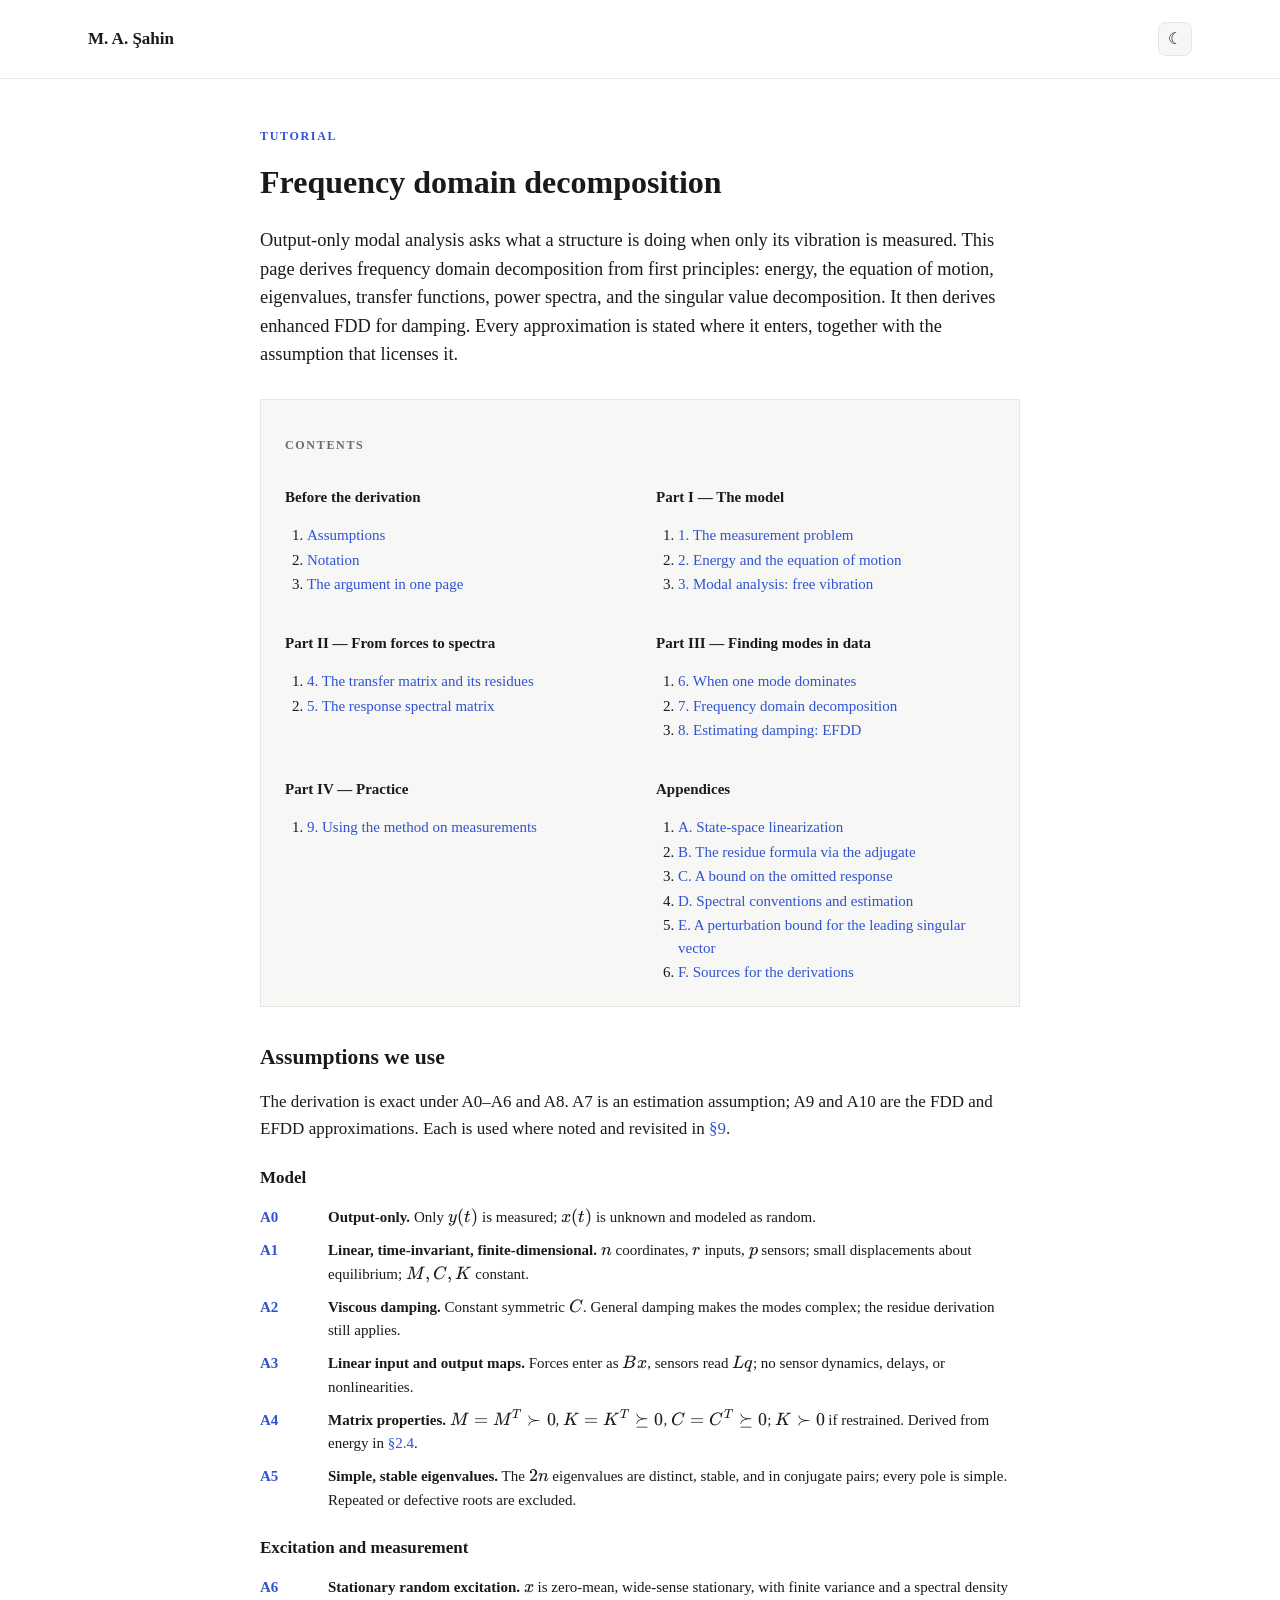
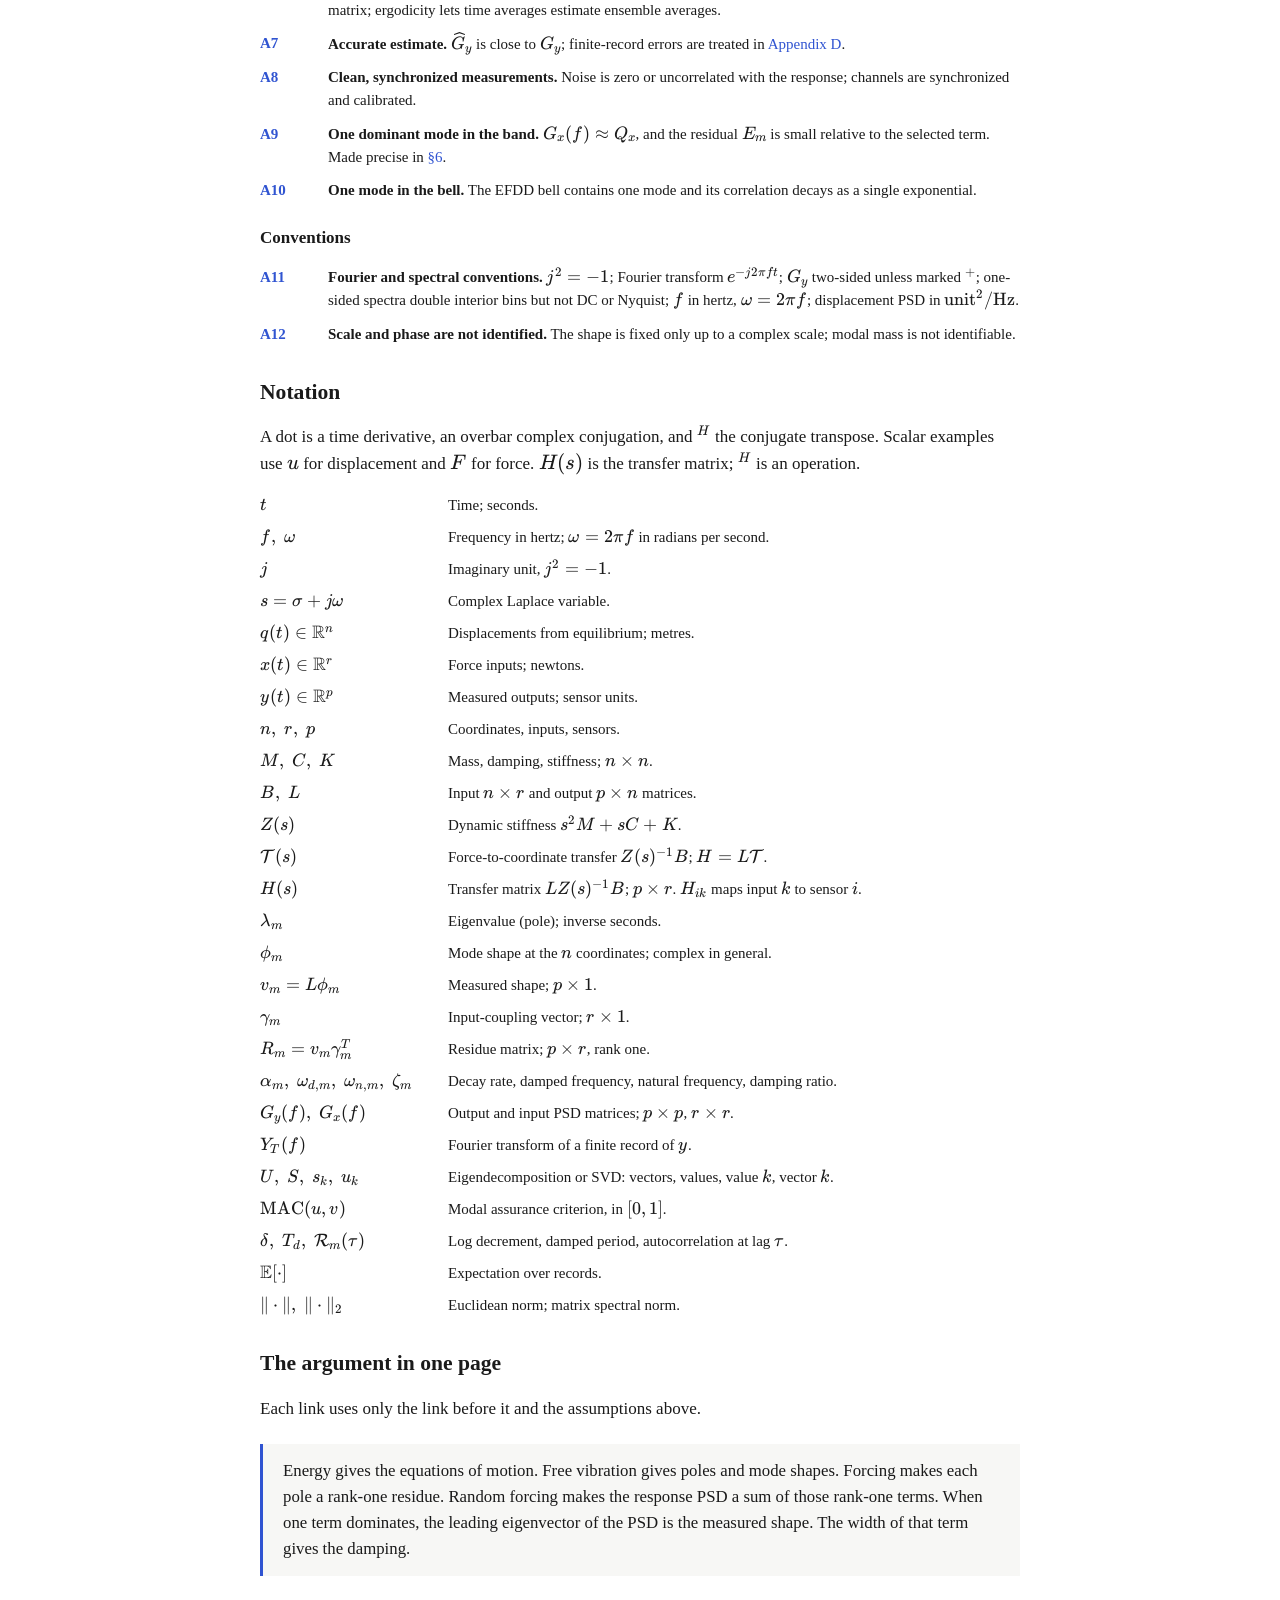
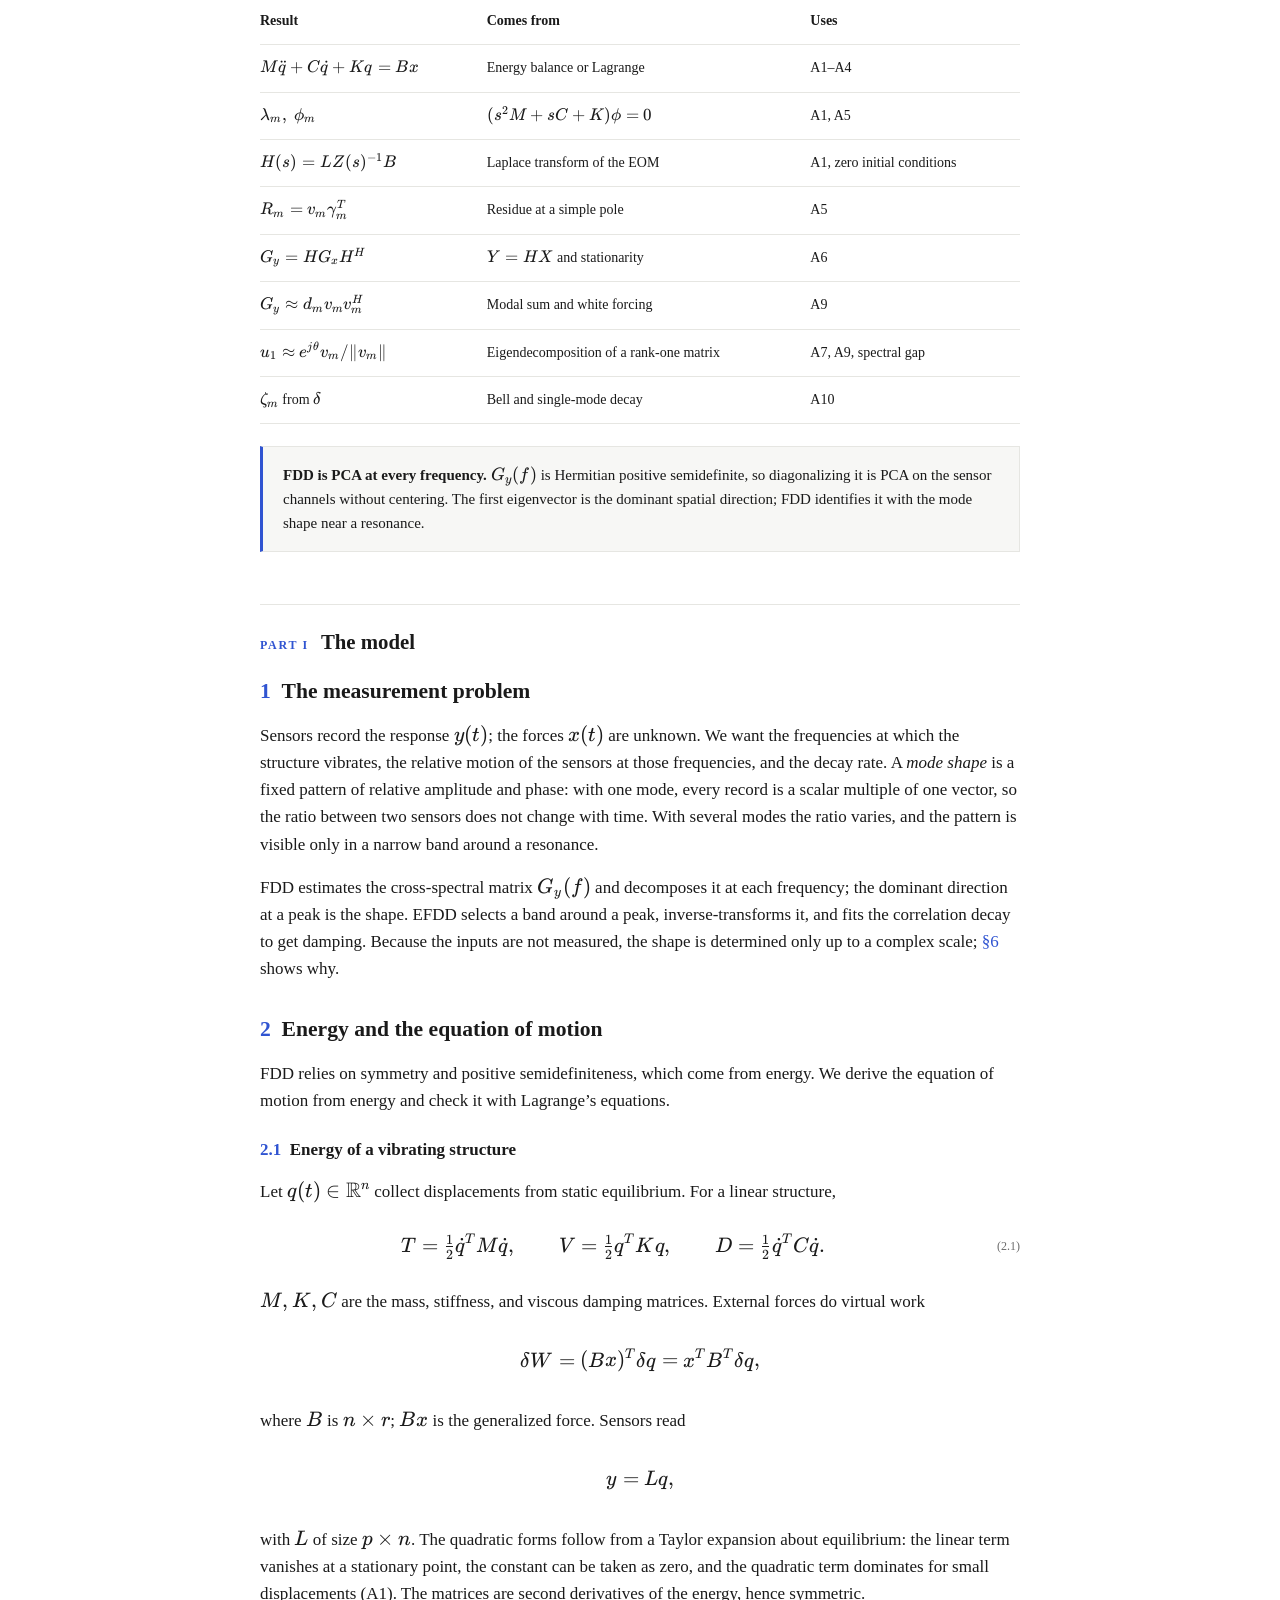
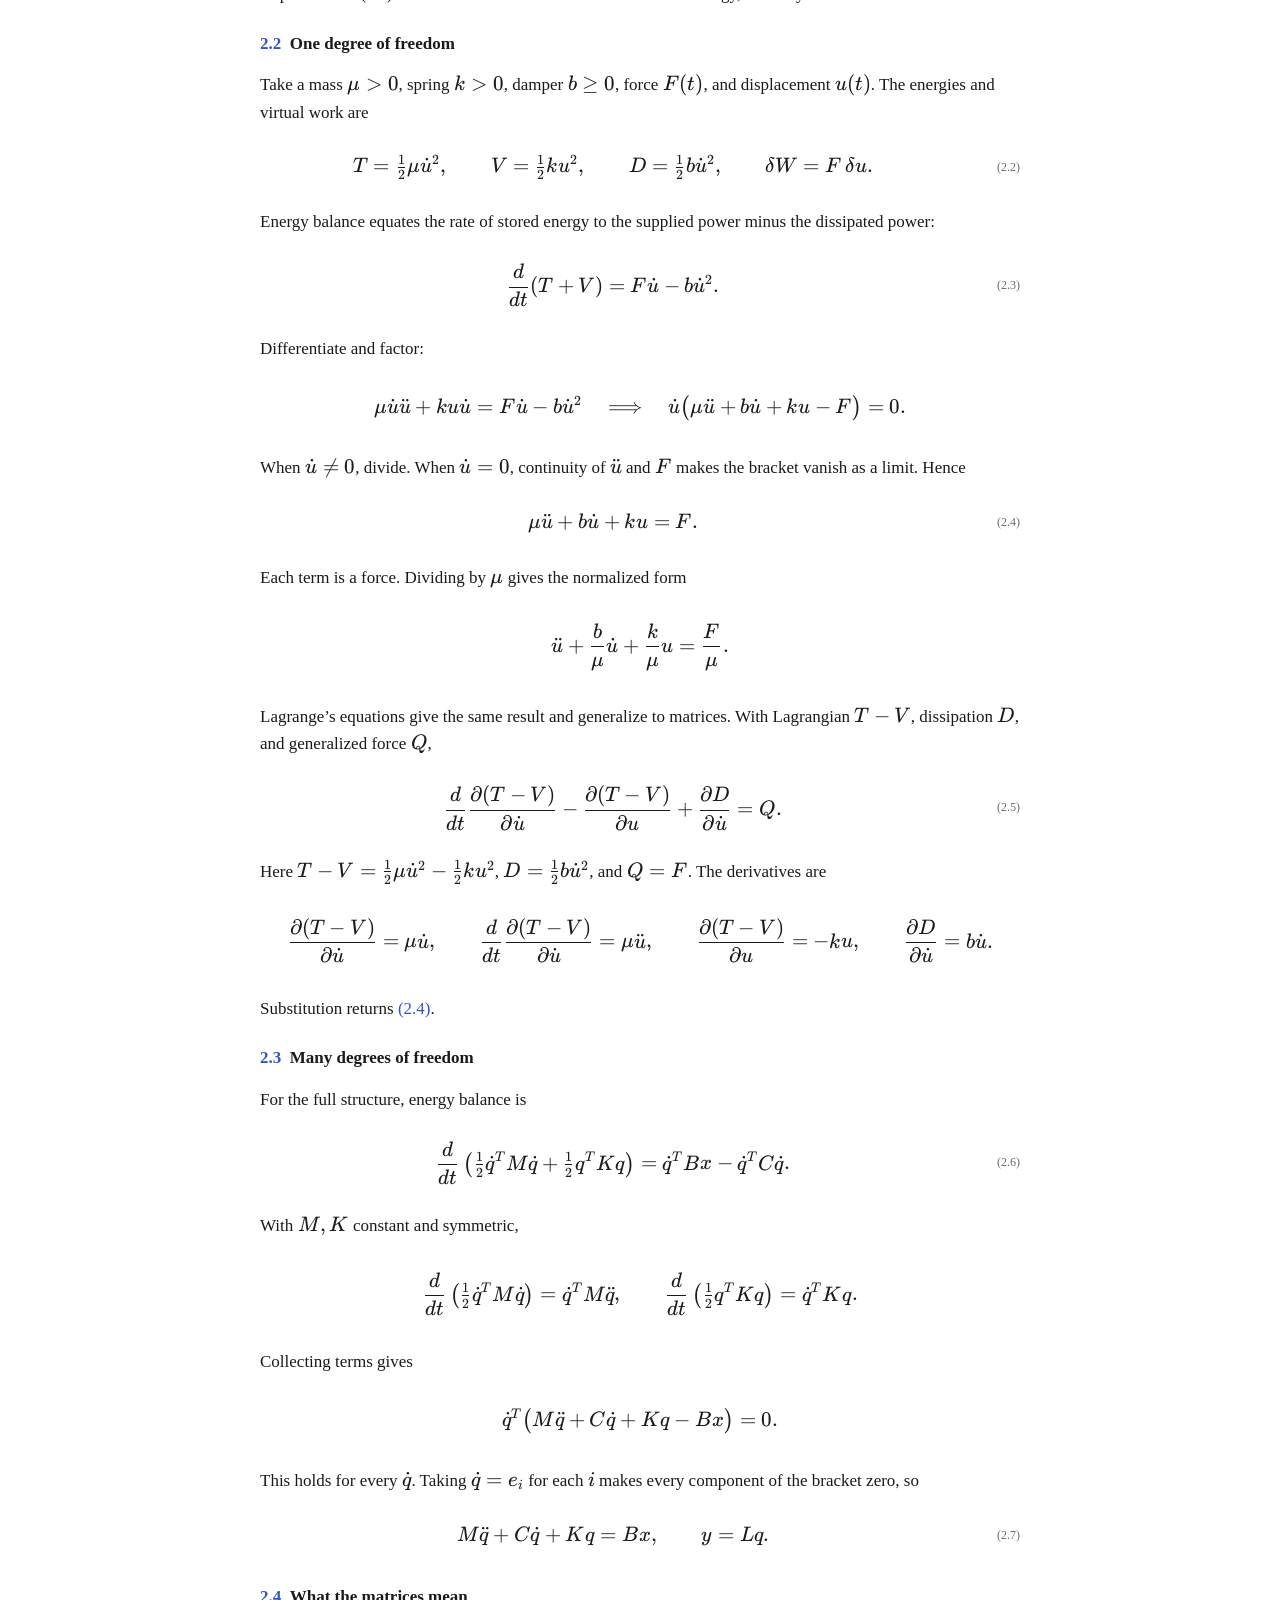
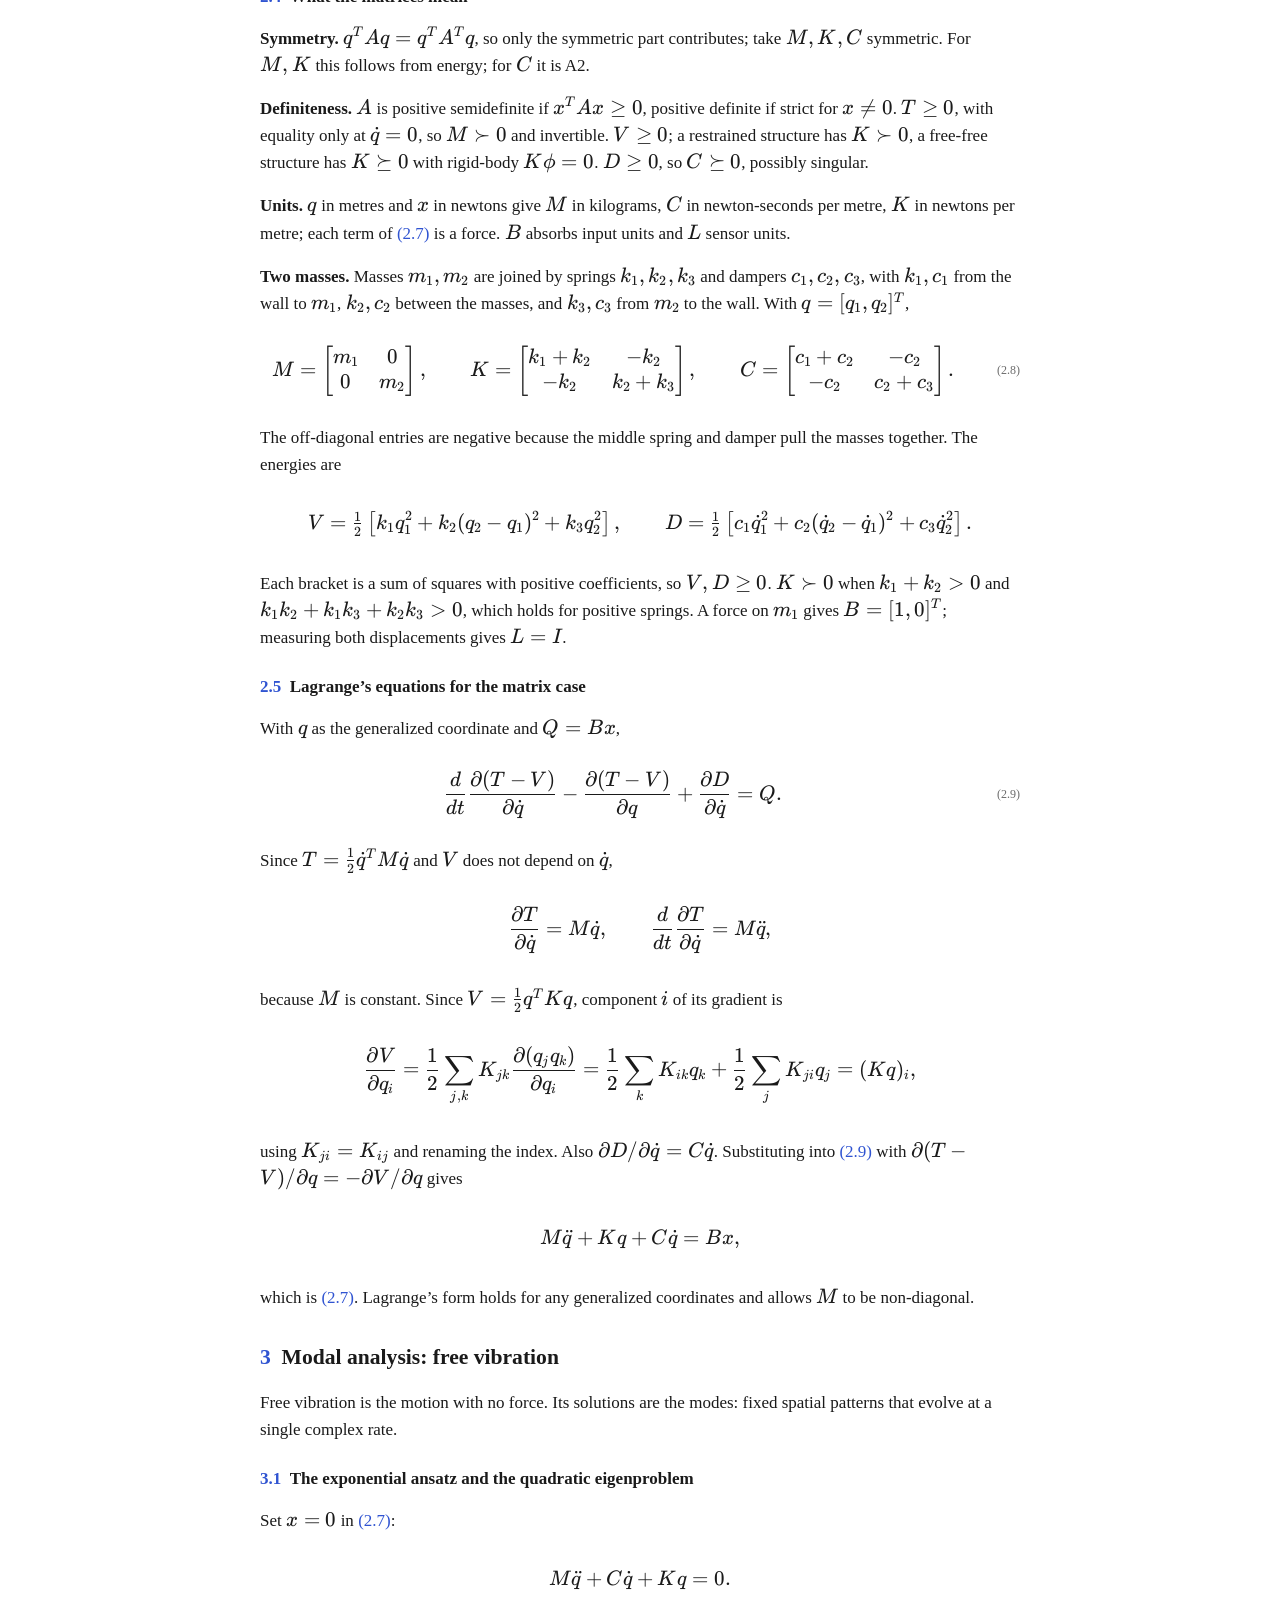
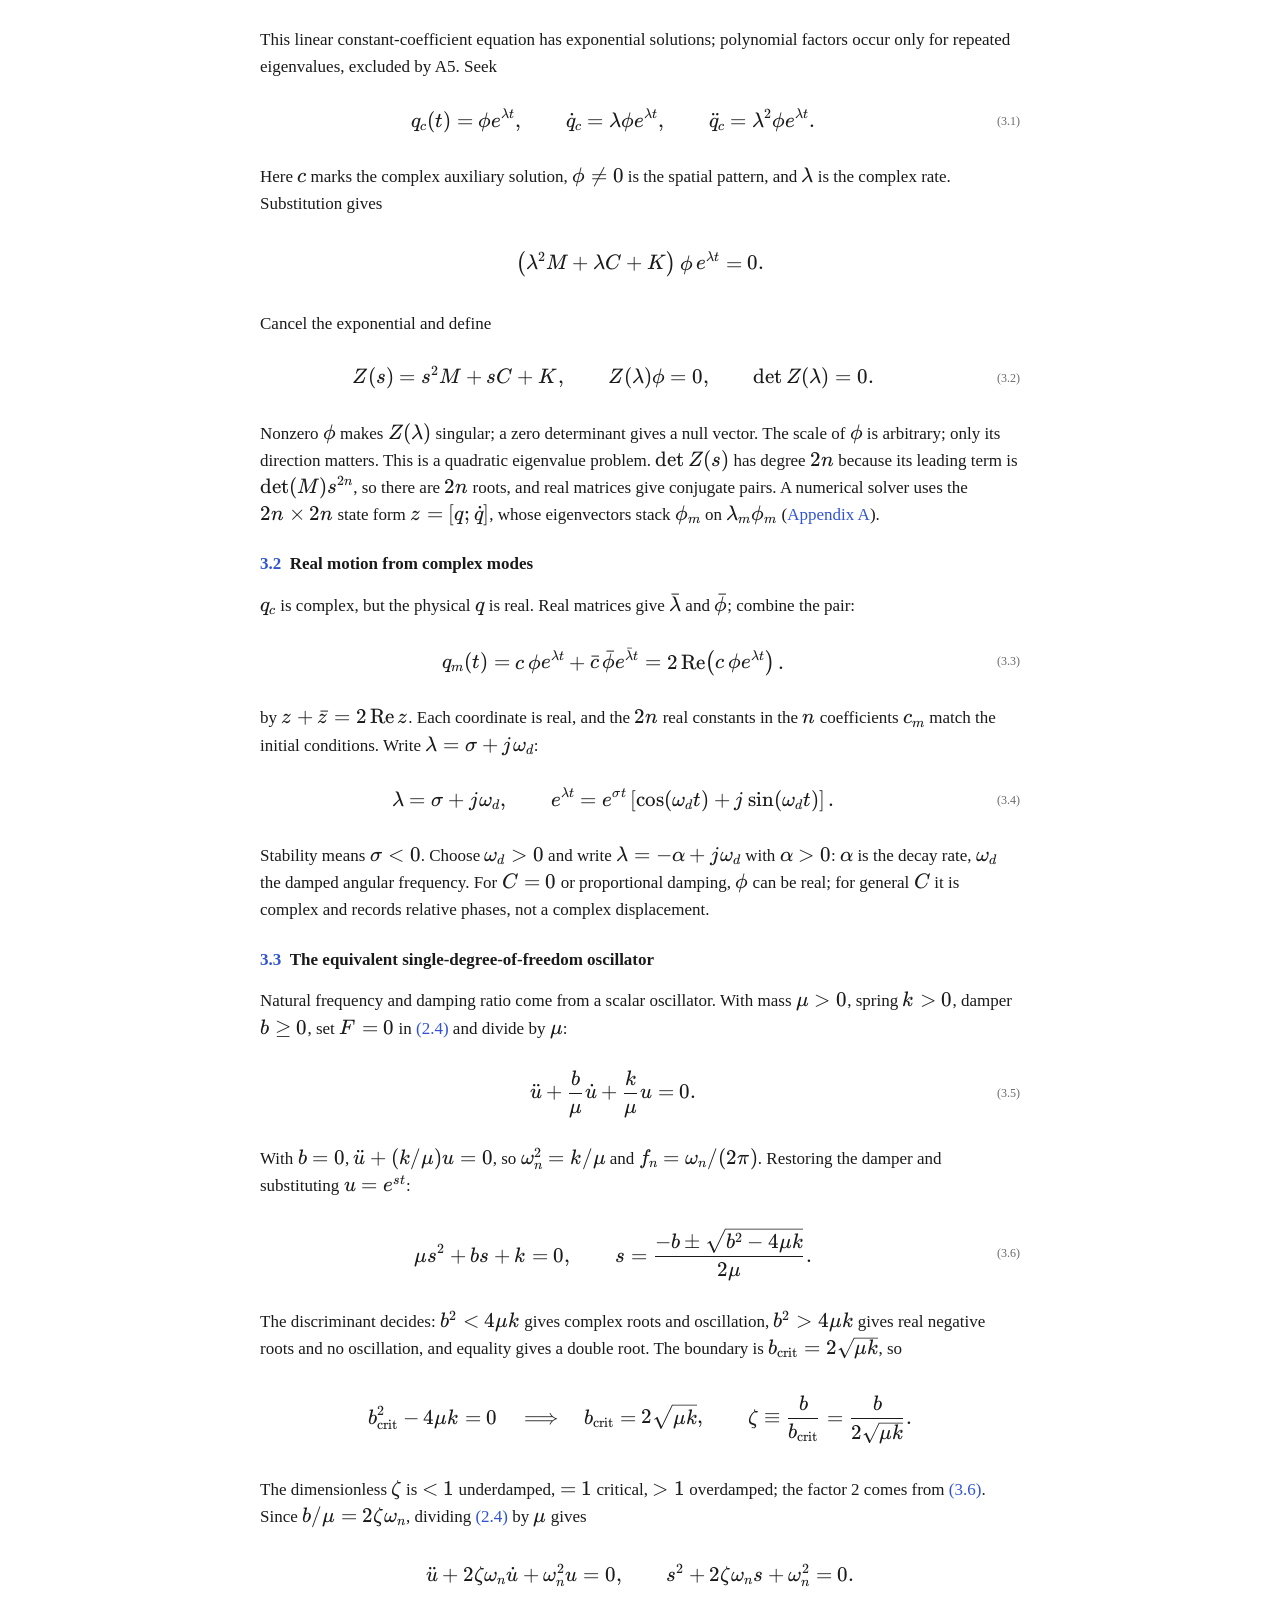
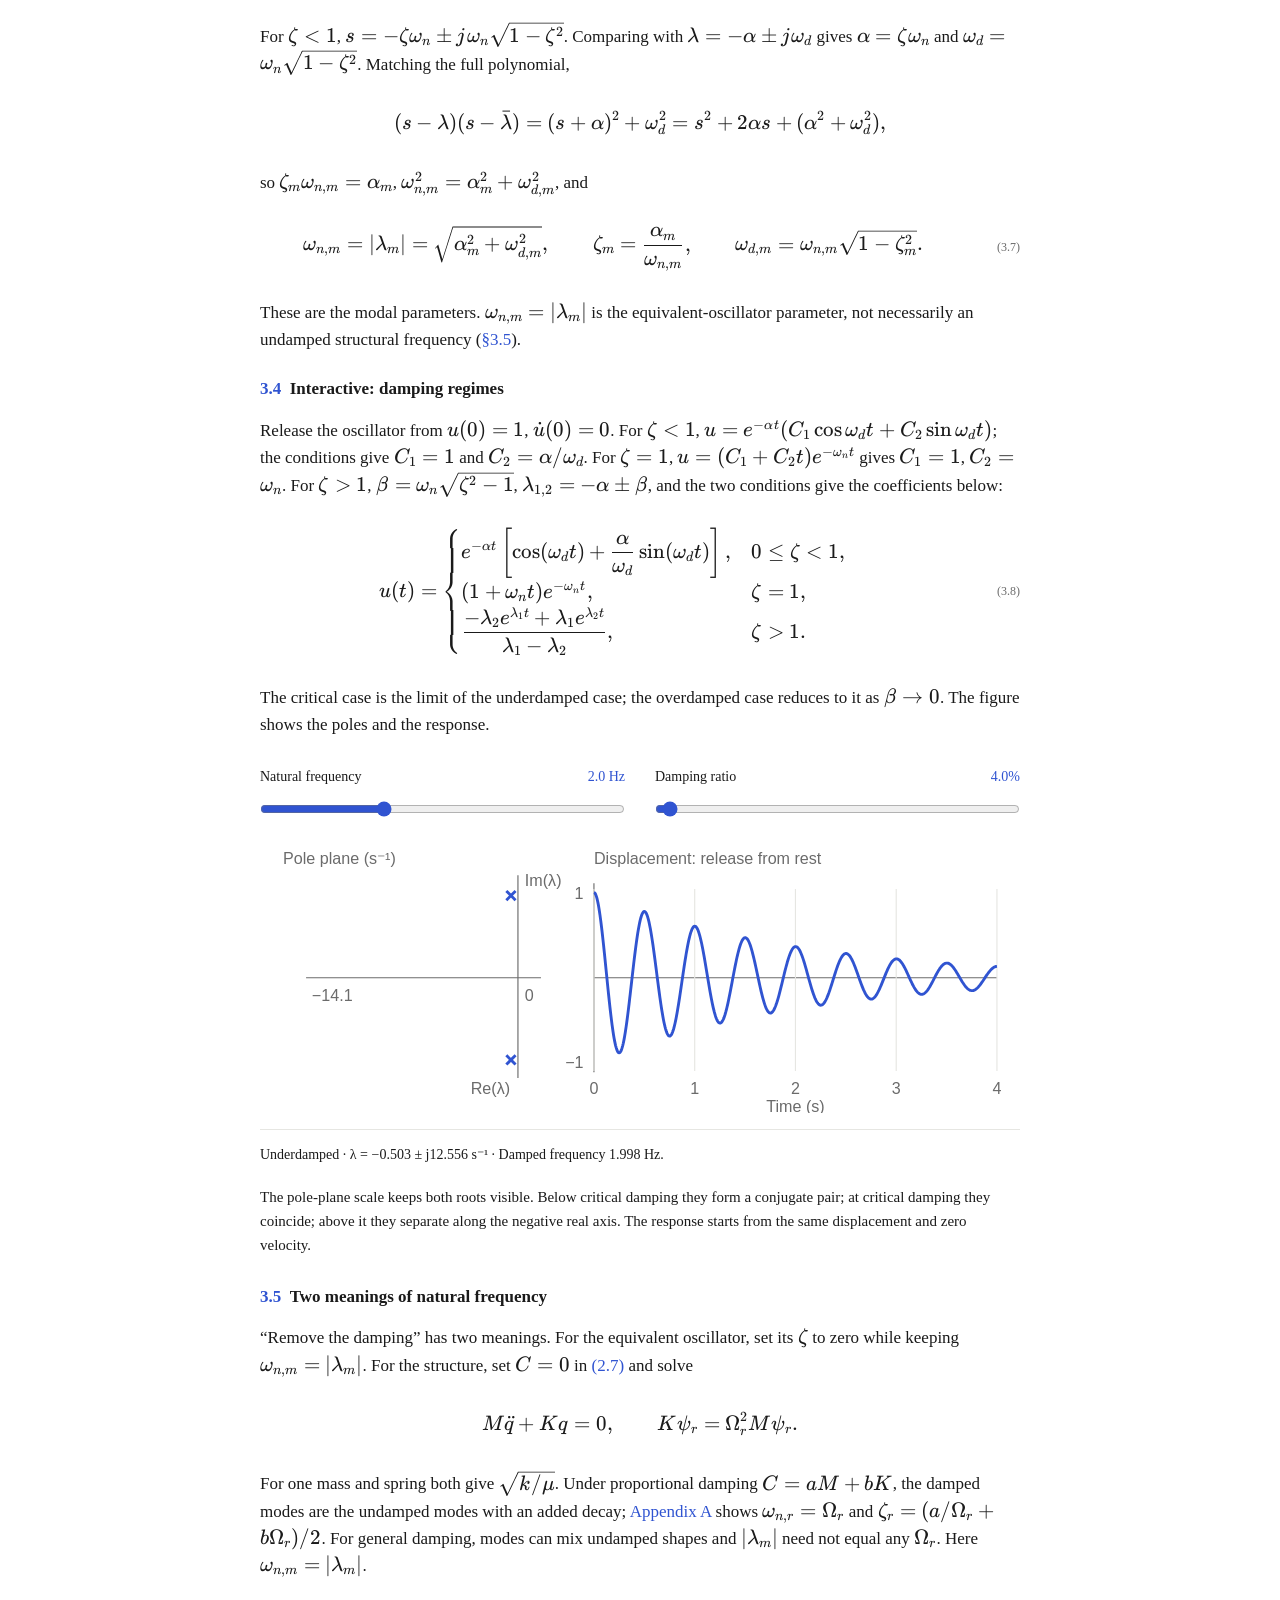
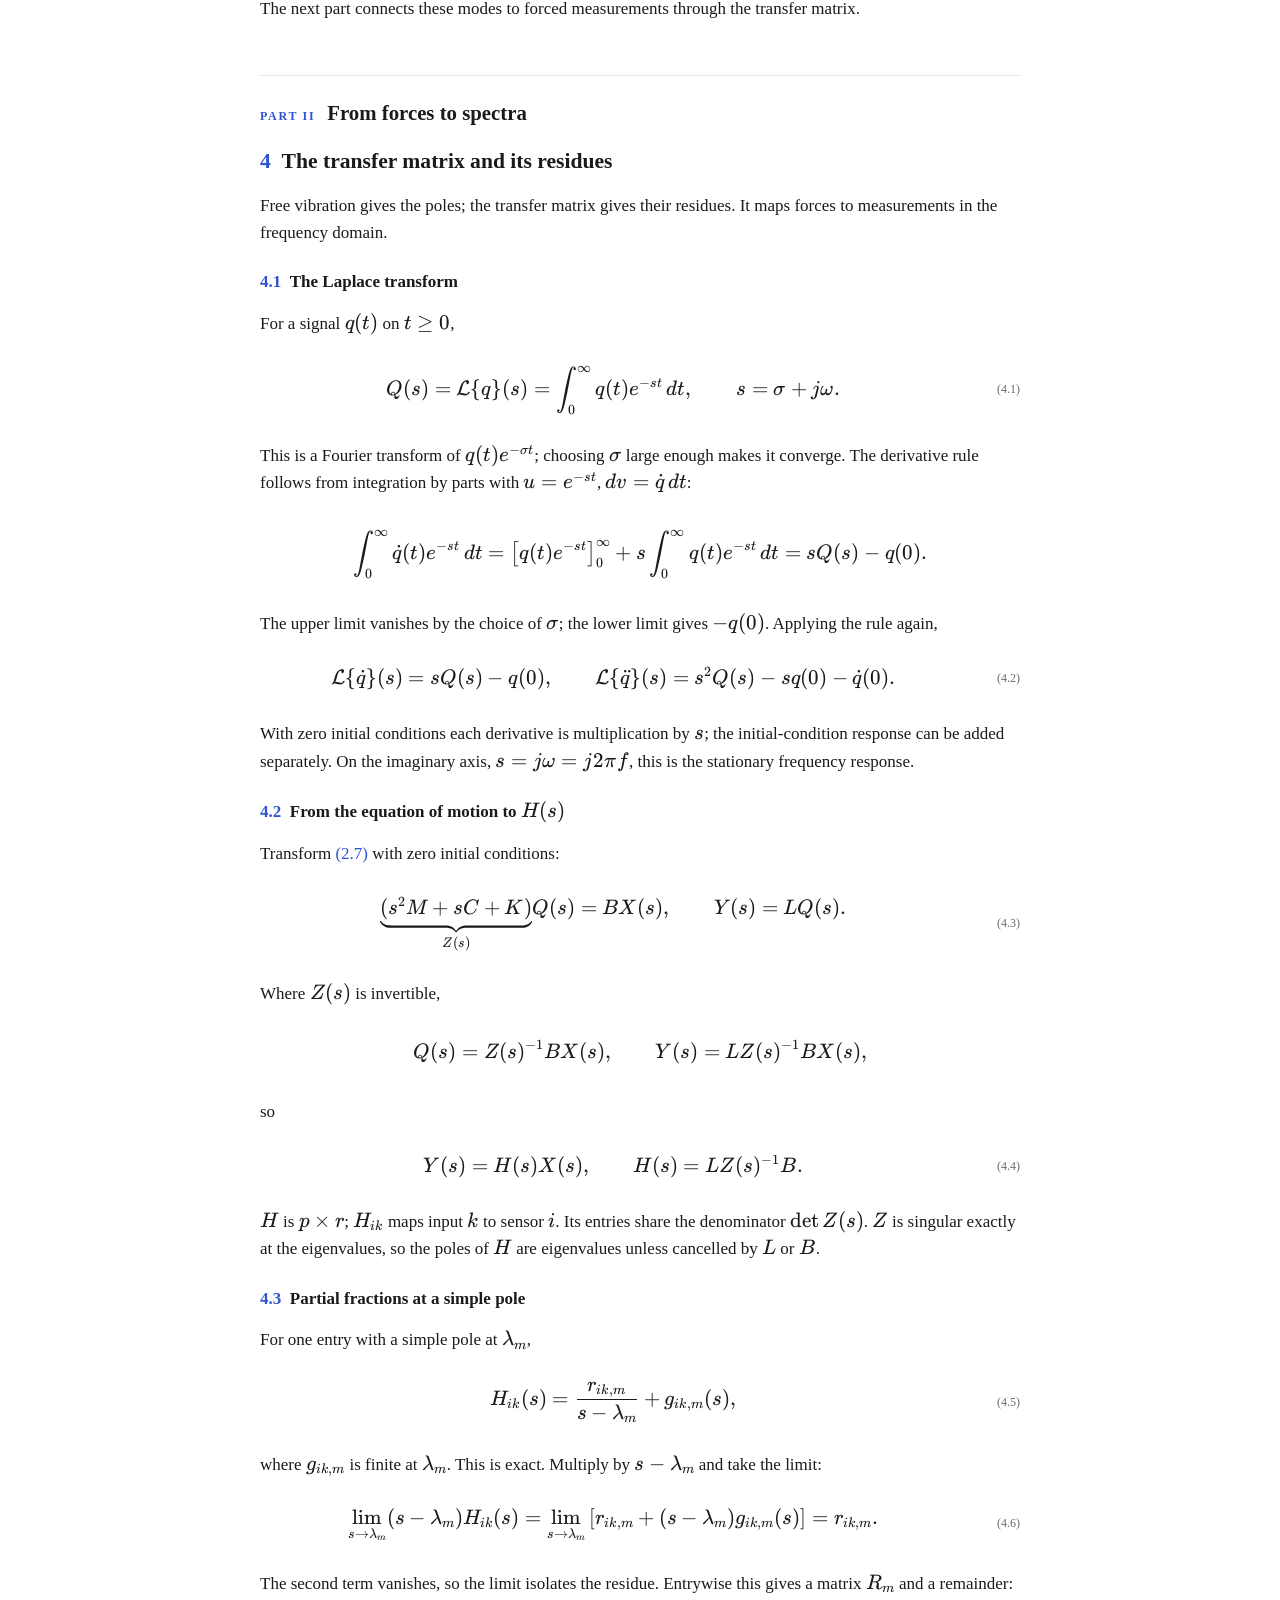
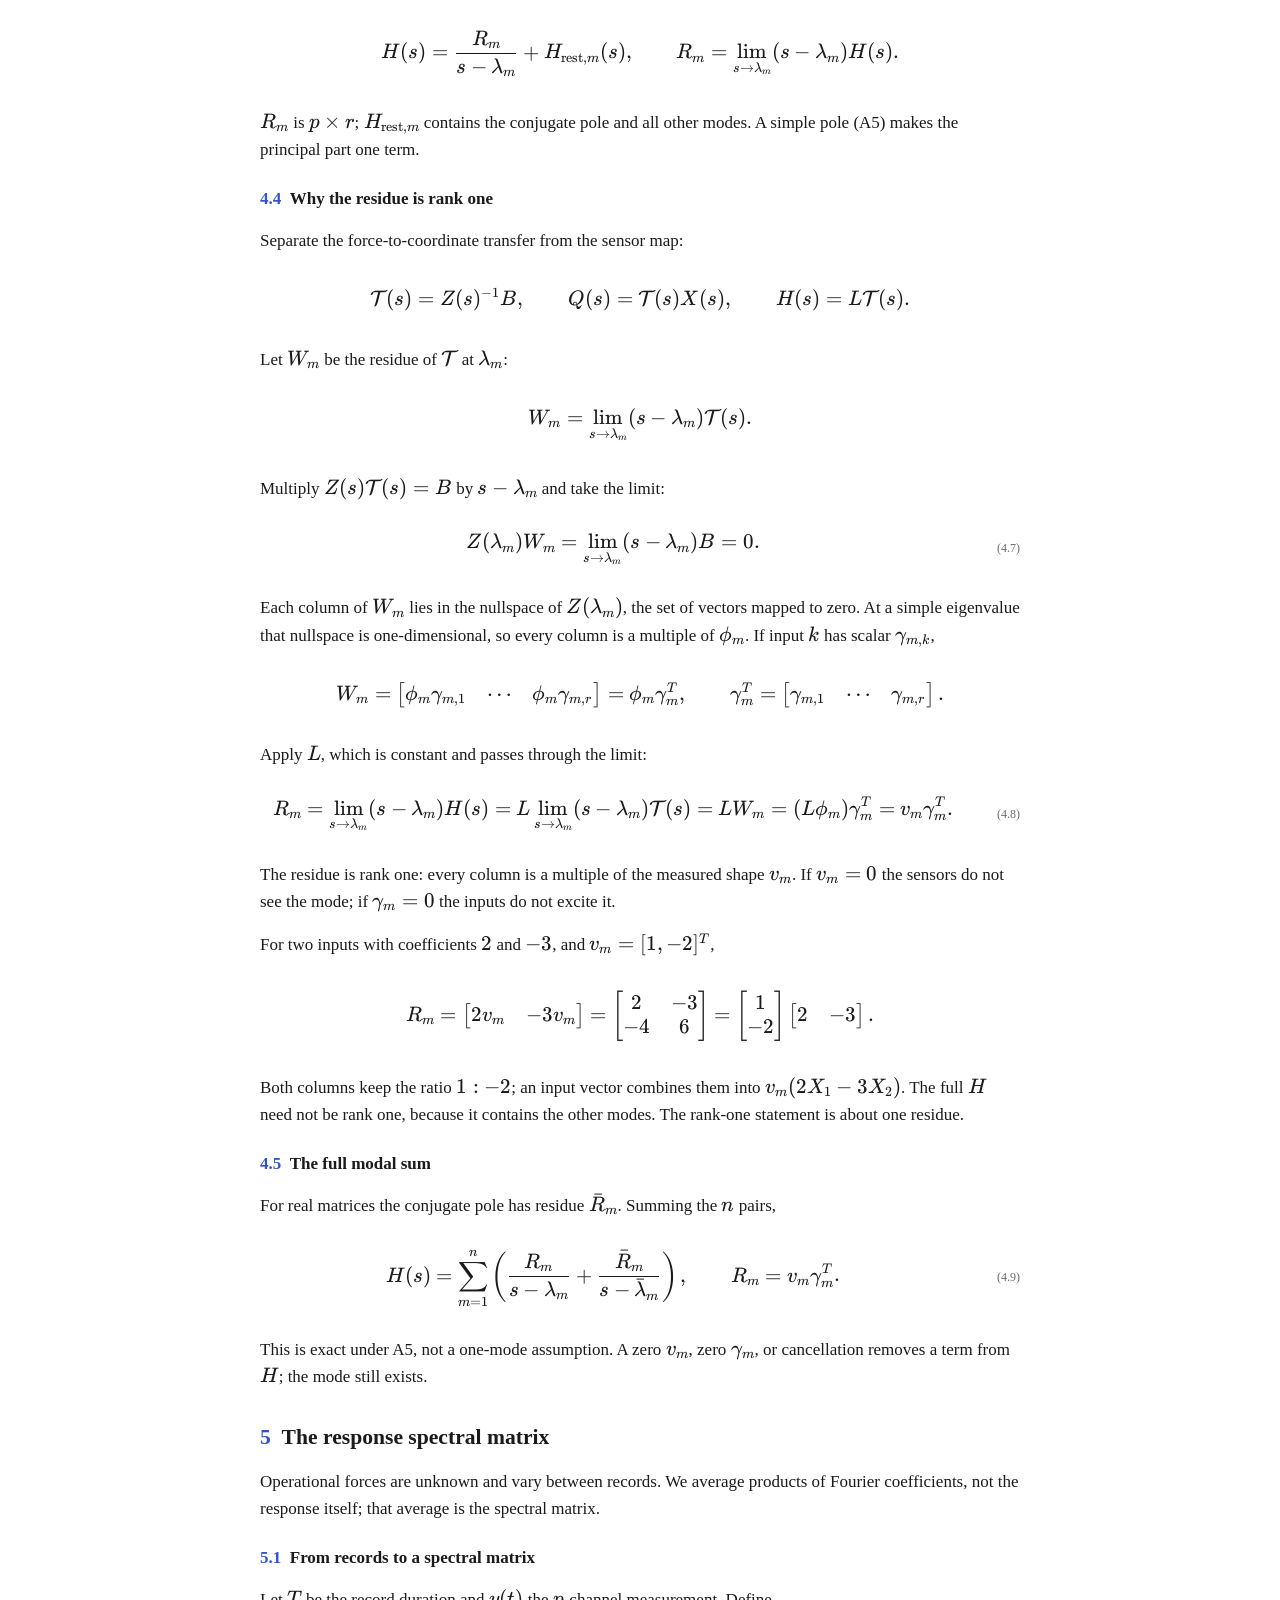
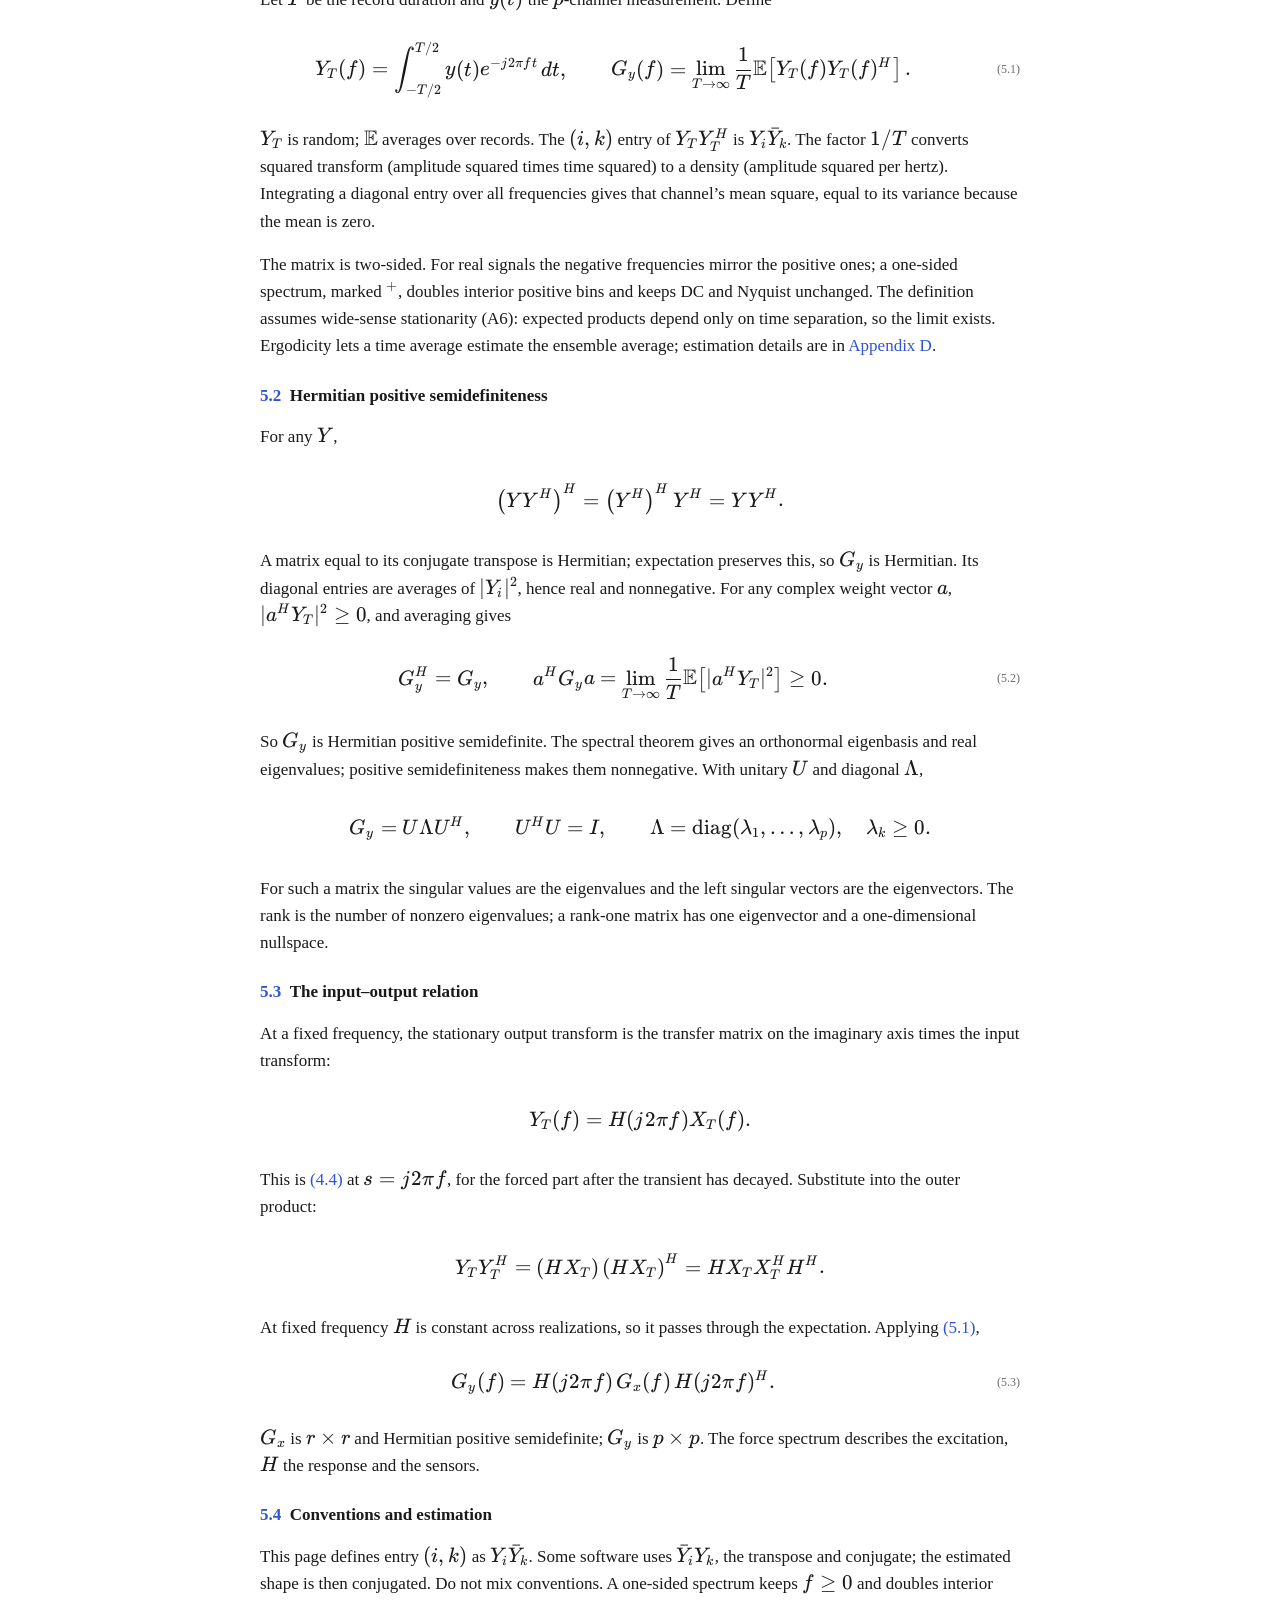
==== commit 5e9729cb: "Condense FDD tutorial without dropping derivations Cut repeated explanations and transitions while k" ====
--- a/blogs/fdd/index.html
+++ b/blogs/fdd/index.html
@@ -18,7 +18,6 @@
 <p class="eyebrow">Tutorial</p>
 <h1>Frequency domain decomposition</h1>
 <p class="lede">Output-only modal analysis asks what a structure is doing when only its vibration is measured. This page derives frequency domain decomposition from first principles: energy, the equation of motion, eigenvalues, transfer functions, power spectra, and the singular value decomposition. It then derives enhanced FDD for damping. Every approximation is stated where it enters, together with the assumption that licenses it.</p>
-<p>FDD answers three practical questions. Which frequencies does the structure prefer? What relative motion do its points have at those frequencies? How much damping does each of those motions have? The first two are answered by decomposing a measured spectral matrix at each frequency. The third is answered by transforming a selected part of that spectrum back into a decaying correlation. The derivation is longer than the recipe, because the recipe is only valid under conditions that the derivation makes explicit.</p>
 </header>
 
 <nav class="toc" aria-label="Contents">
@@ -77,79 +76,78 @@
 
 <section id="assumptions">
 <h2>Assumptions we use</h2>
-<p>The derivation is exact under the first group of assumptions and approximate under the last two. Each assumption is numbered so that later sections can refer to it, and each is revisited in <a href="#practice">§9</a> where its failure is discussed. If you want the short version: the structure is linear and viscously damped, its eigenvalues are simple and stable, the excitation is stationary and random, the sensors are synchronized and calibrated, and near a resonance one mode dominates the measured response.</p>
+<p>The derivation is exact under A0–A6 and A8. A7 is an estimation assumption; A9 and A10 are the FDD and EFDD approximations. Each is used where noted and revisited in <a href="#practice">§9</a>.</p>
 
 <h3>Model</h3>
 <dl class="assumptions">
-<dt>A0</dt><dd><strong>Output-only.</strong> Only the outputs <span class="katex"><span class="katex-mathml"><math xmlns="http://www.w3.org/1998/Math/MathML"><semantics><mrow><mi>y</mi><mo stretchy="false">(</mo><mi>t</mi><mo stretchy="false">)</mo></mrow><annotation encoding="application/x-tex">y(t)</annotation></semantics></math></span><span class="katex-html" aria-hidden="true"><span class="base"><sp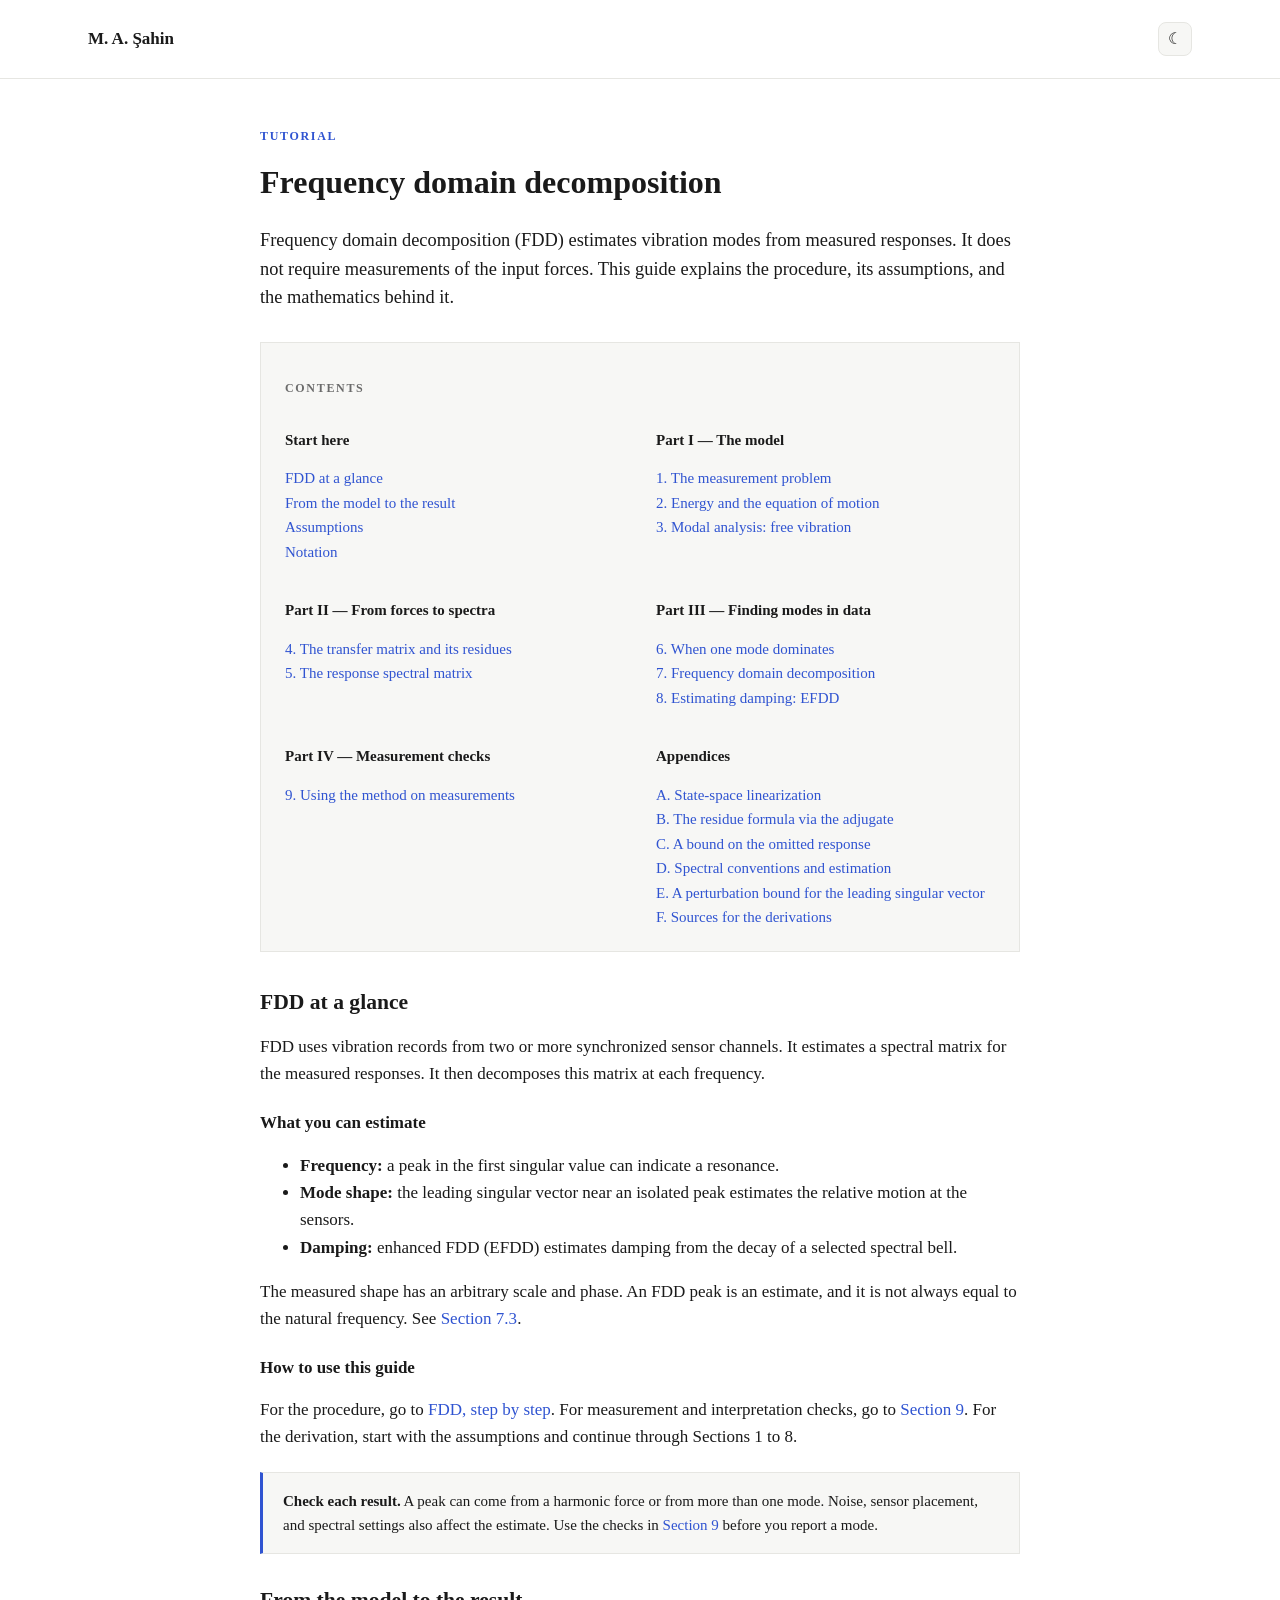
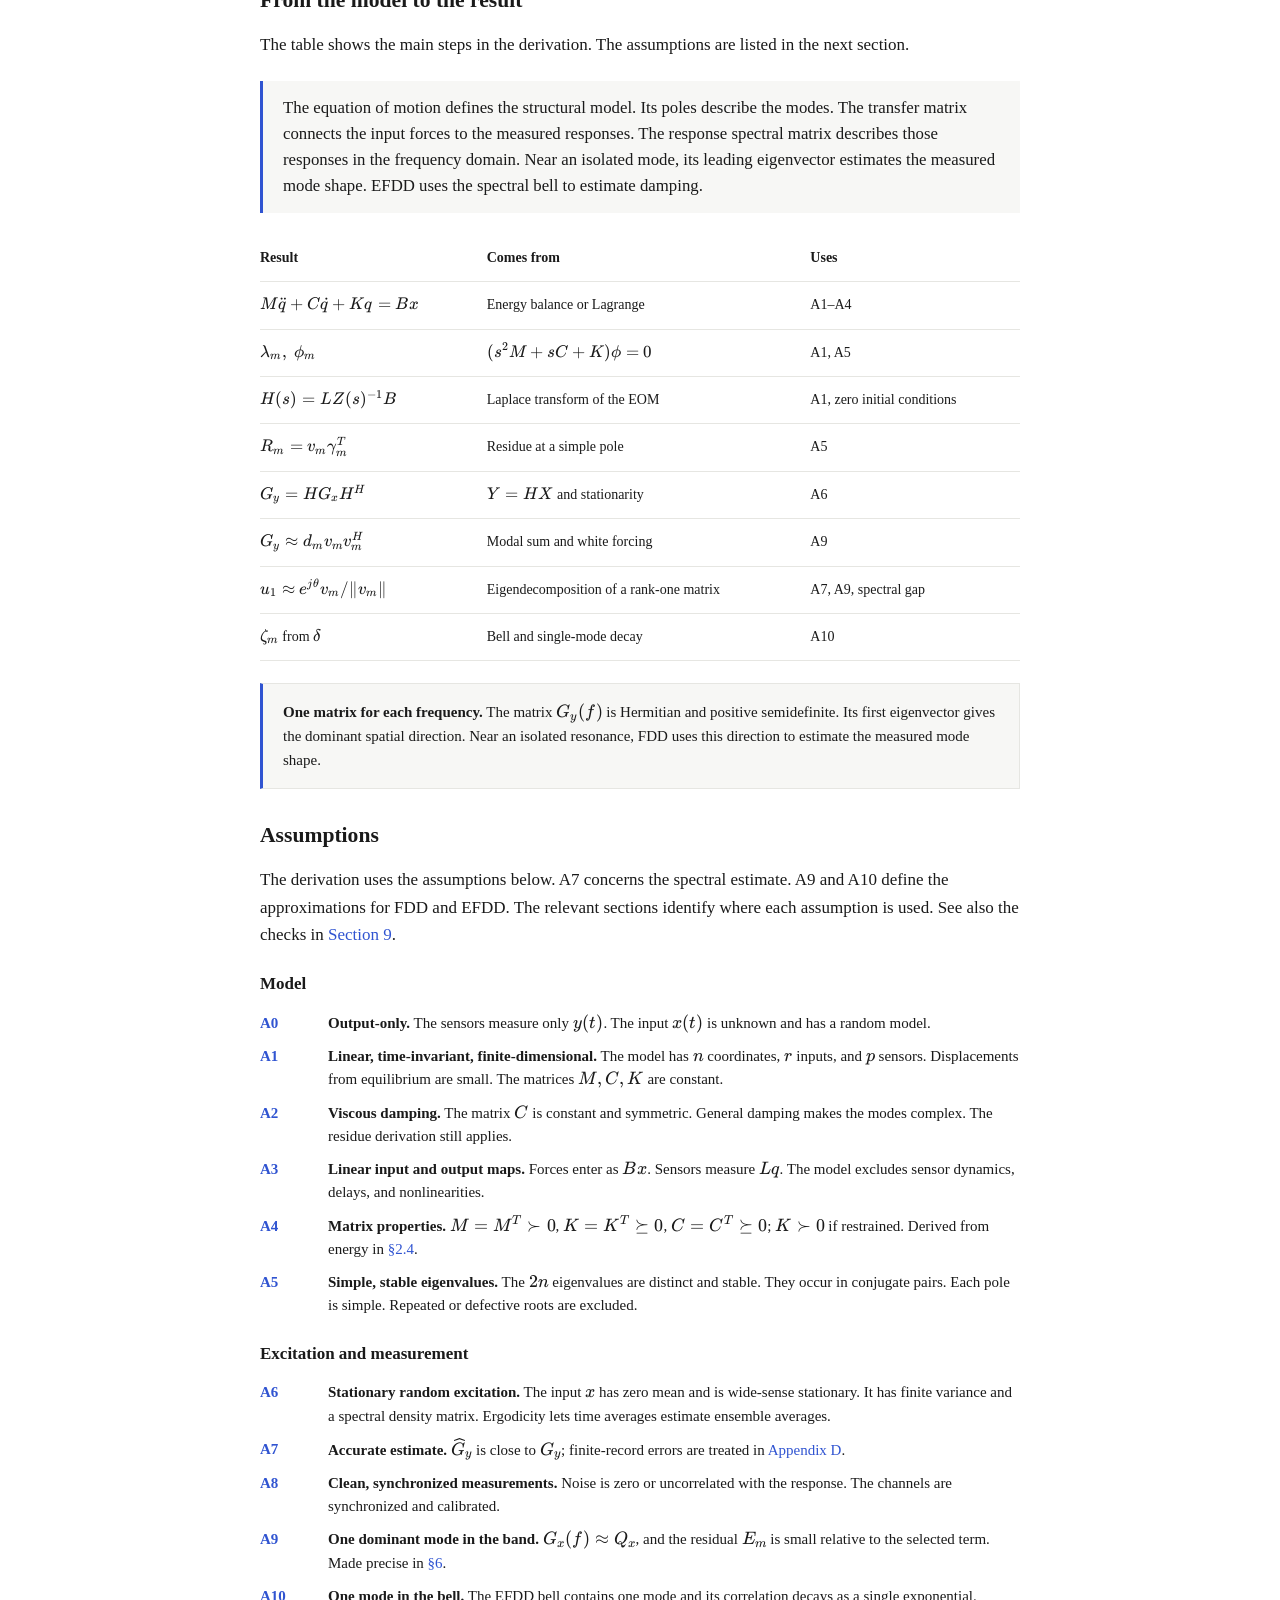
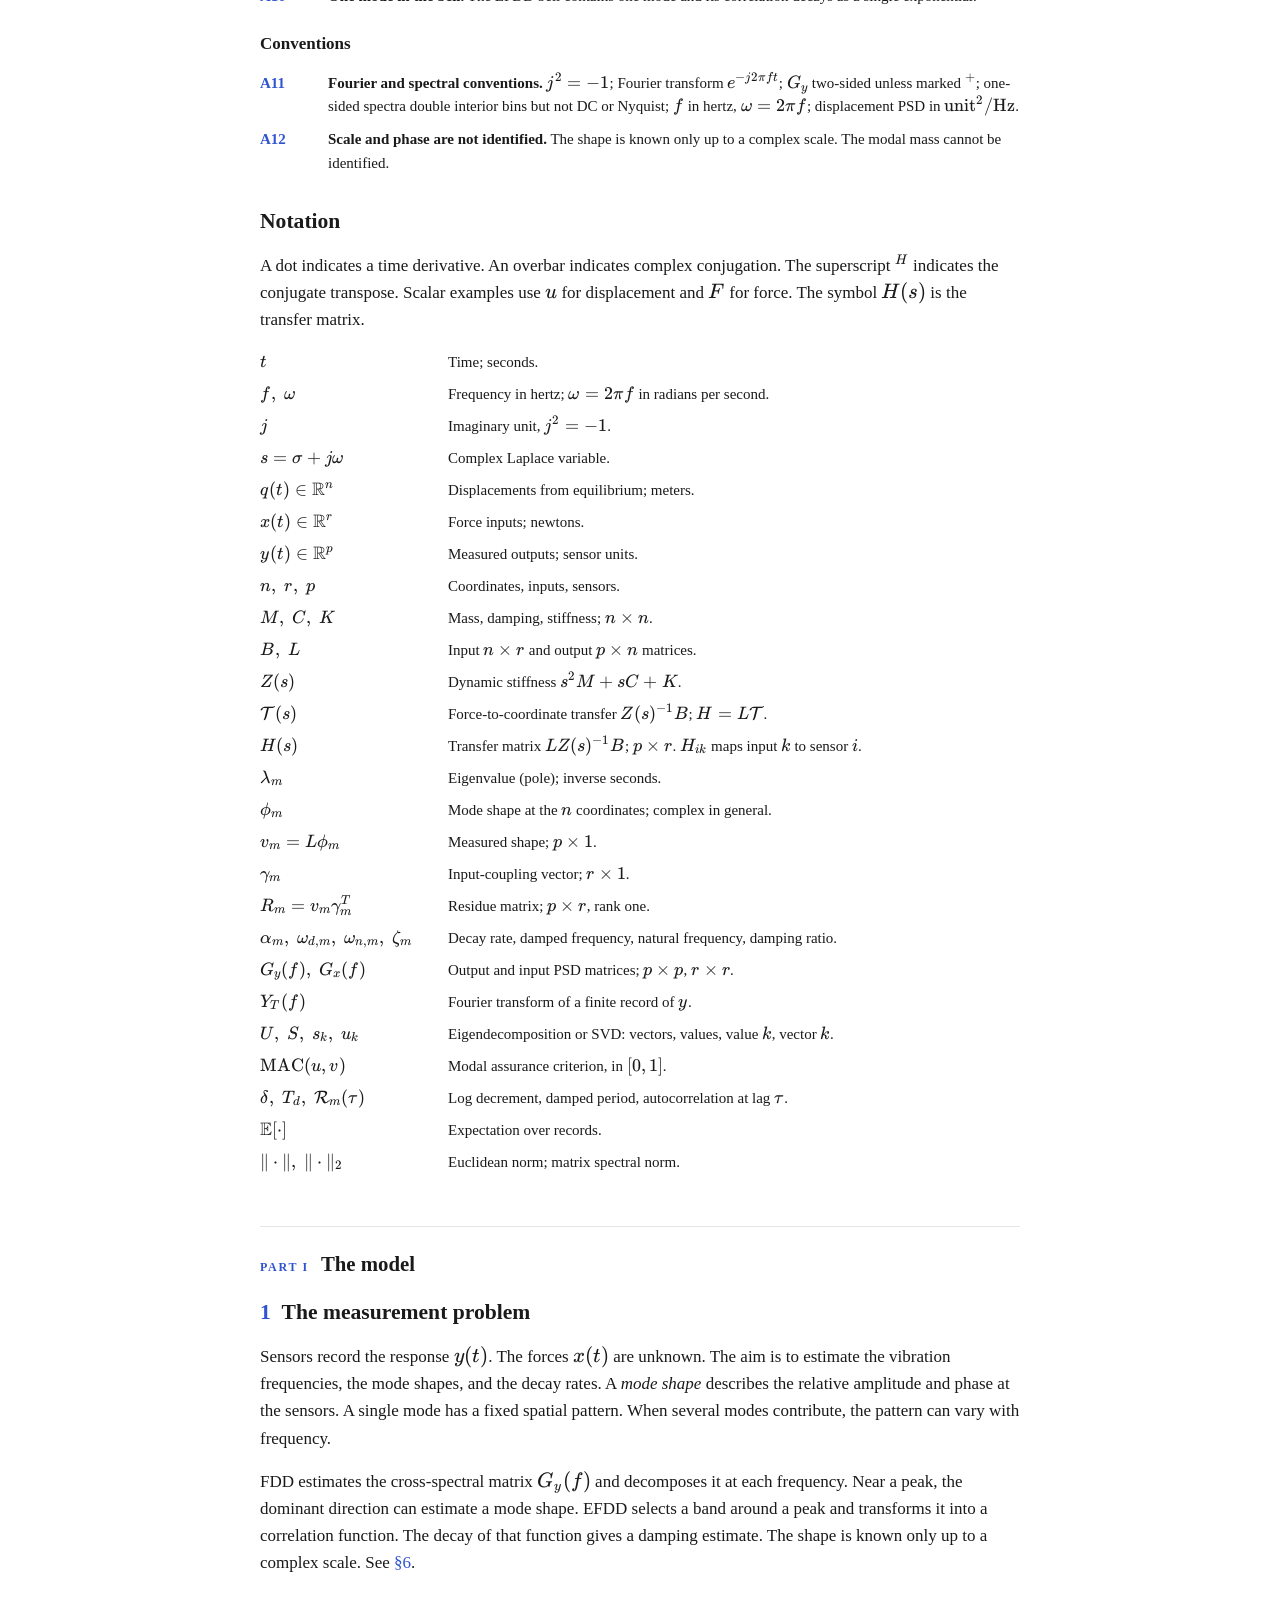
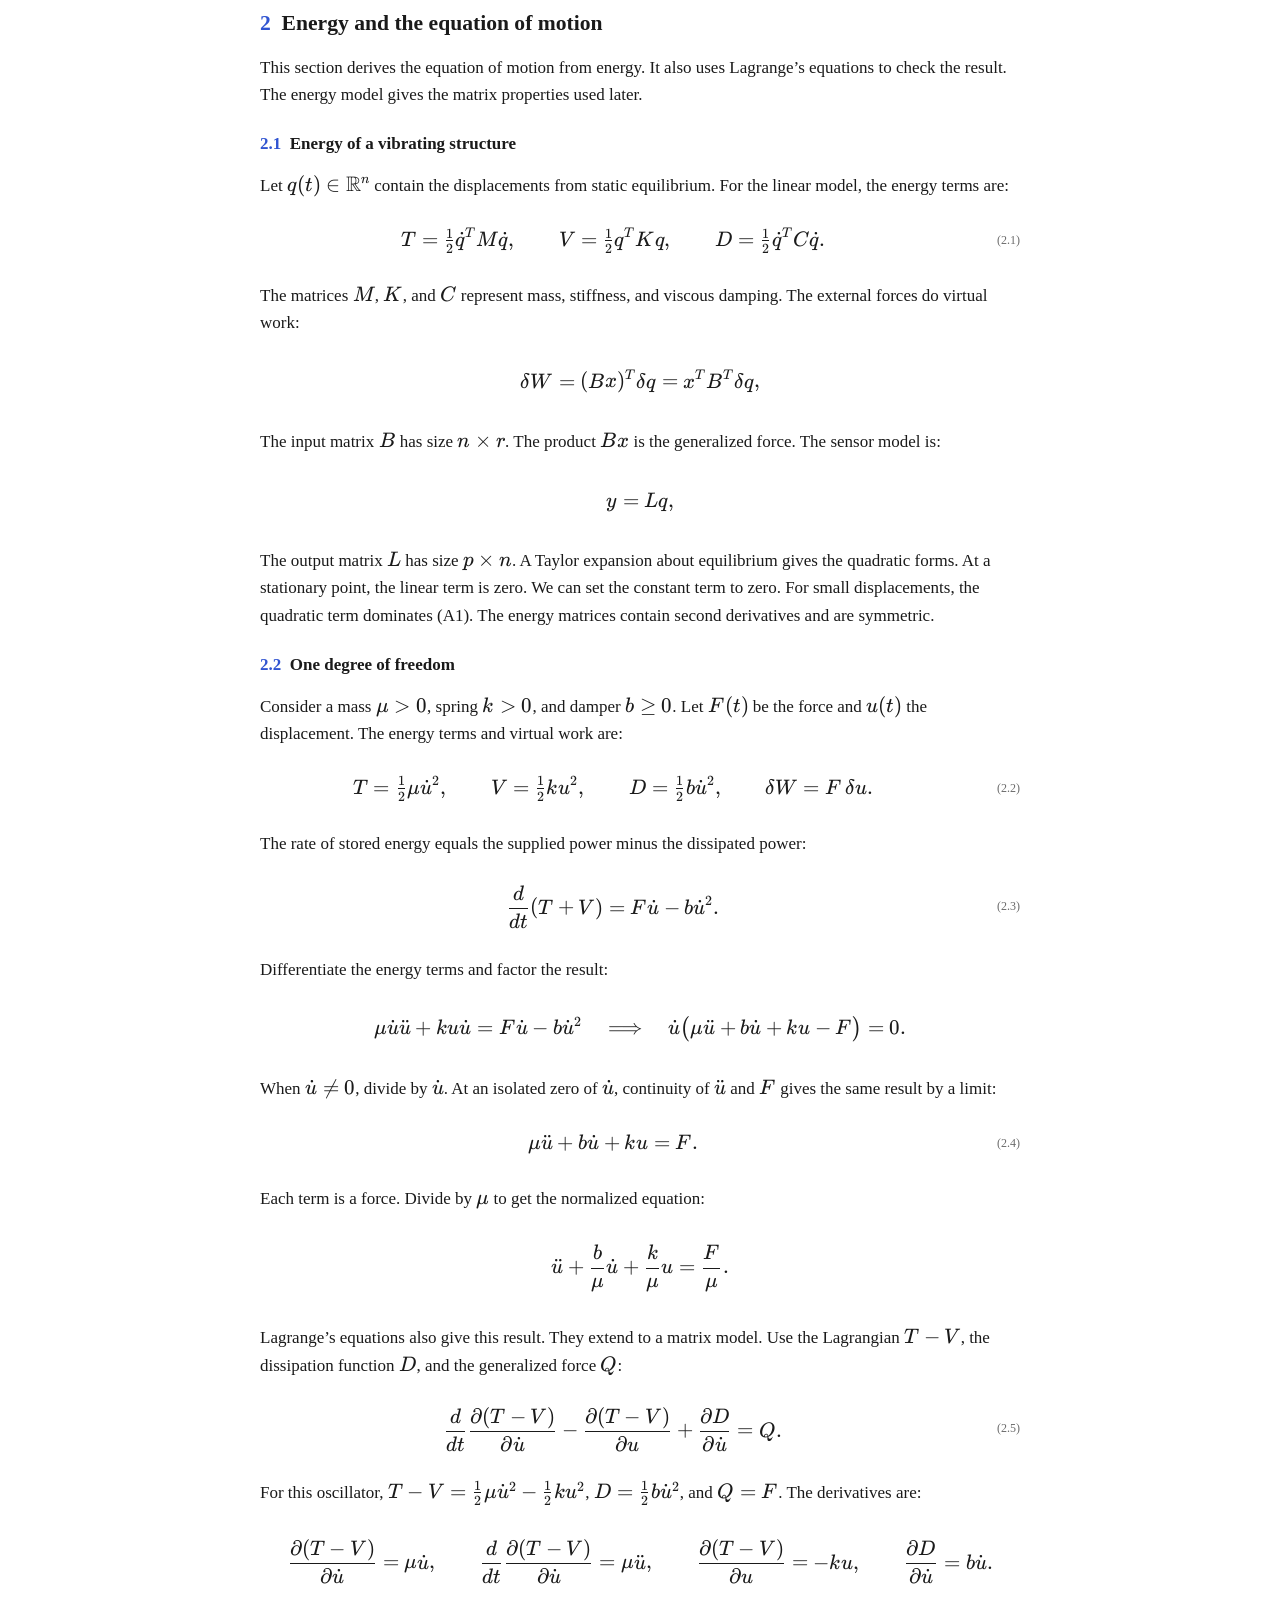
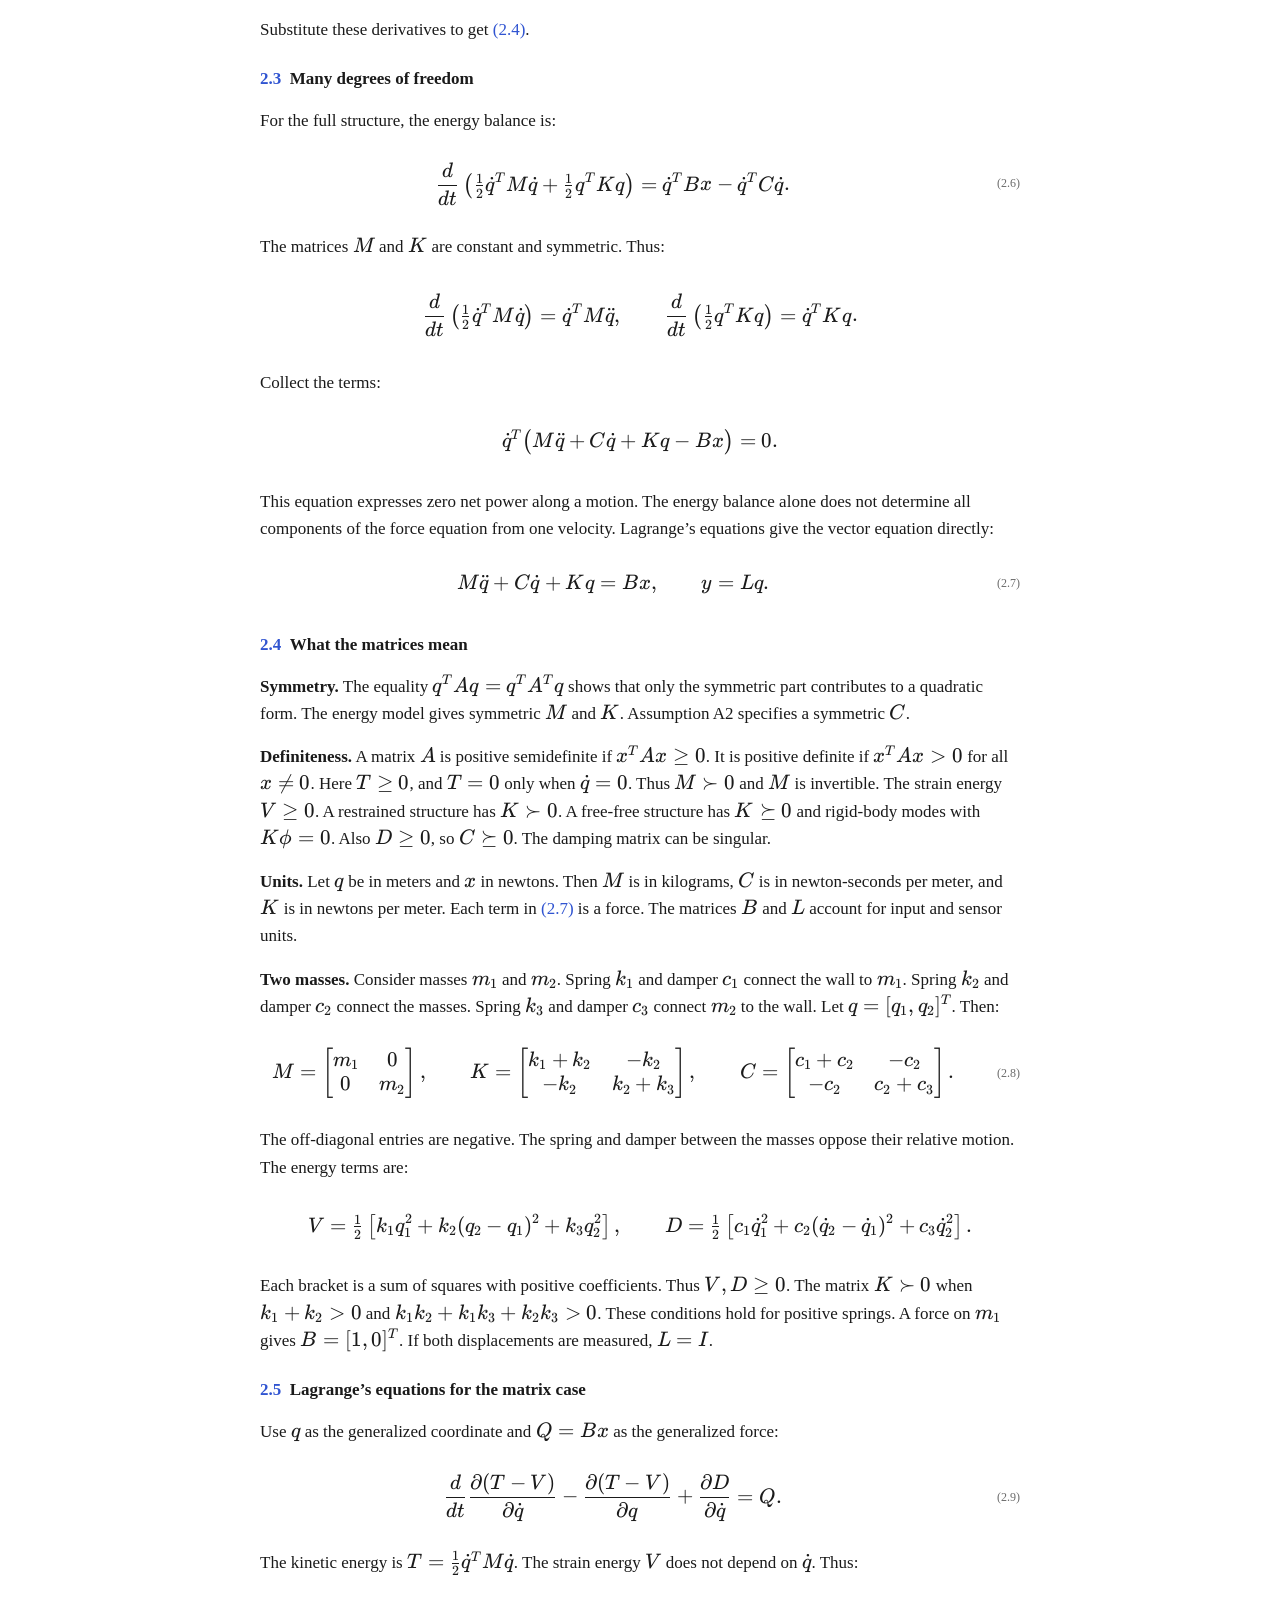
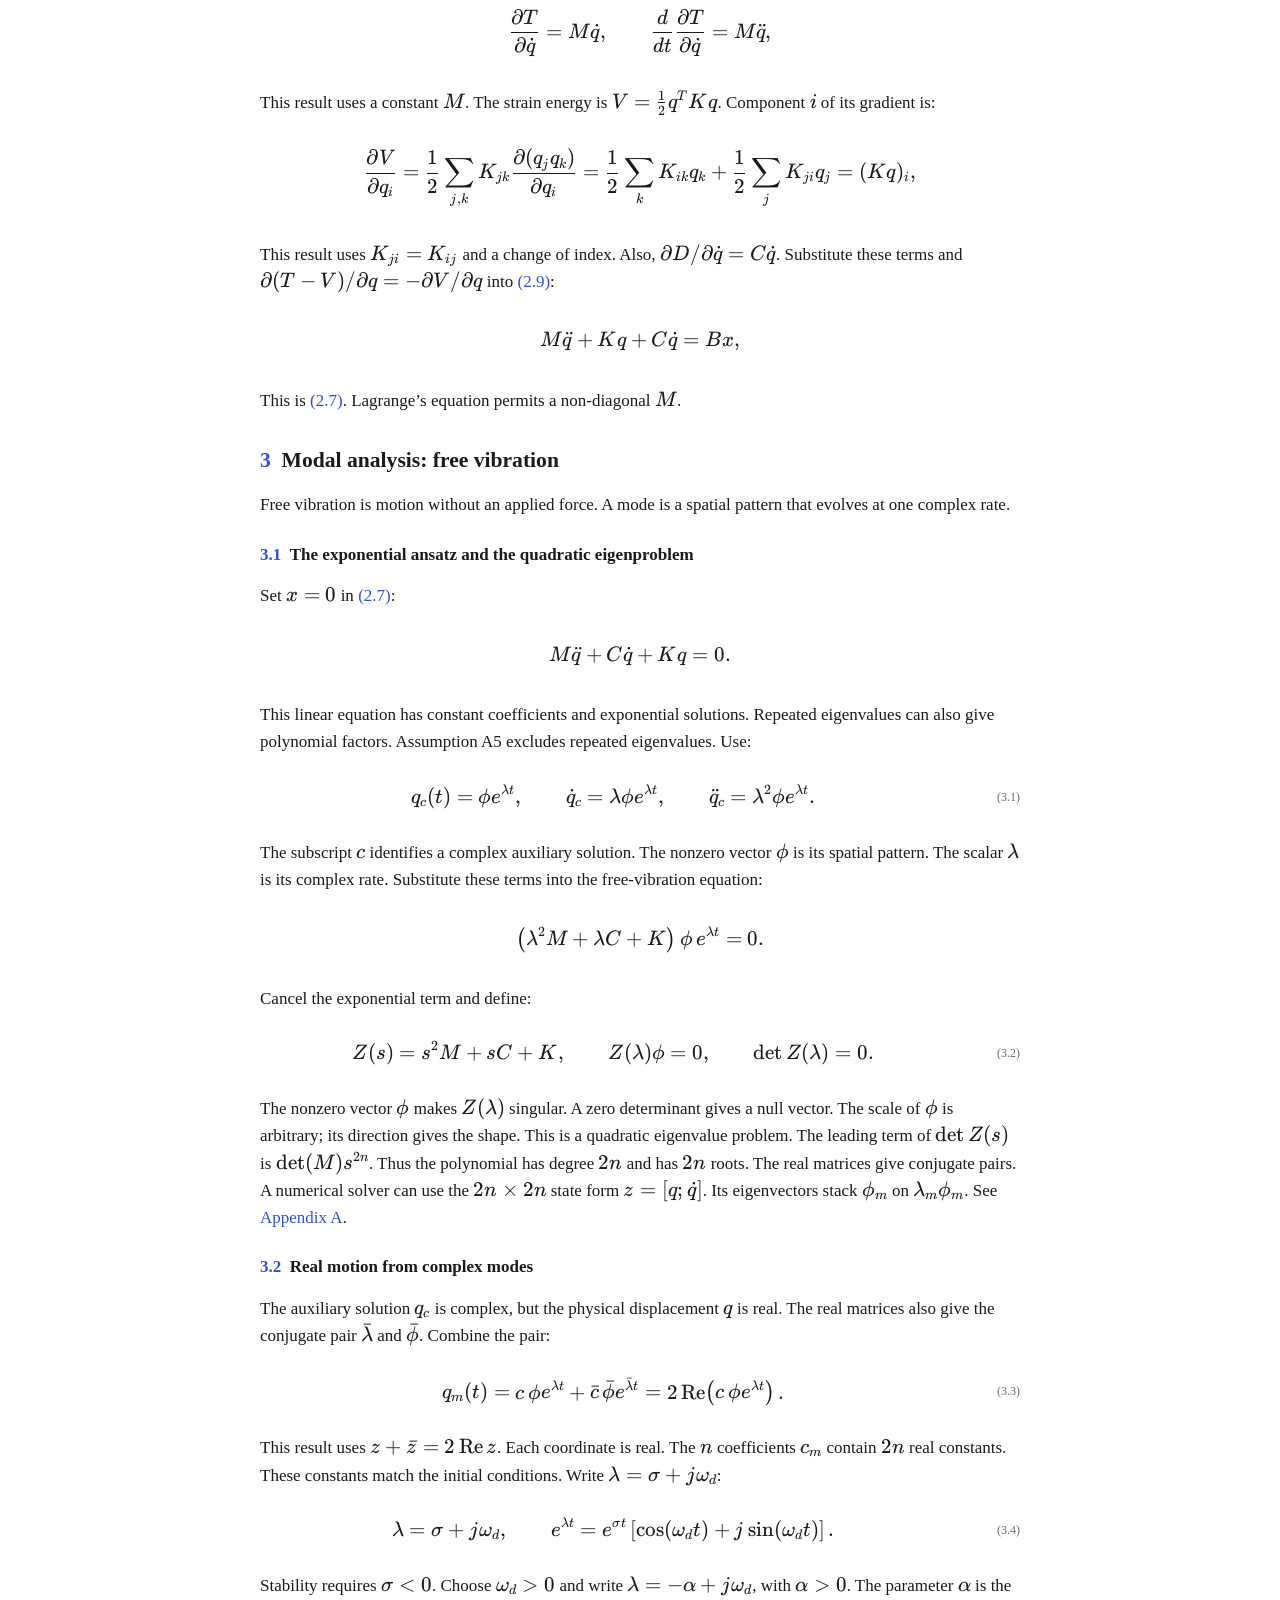
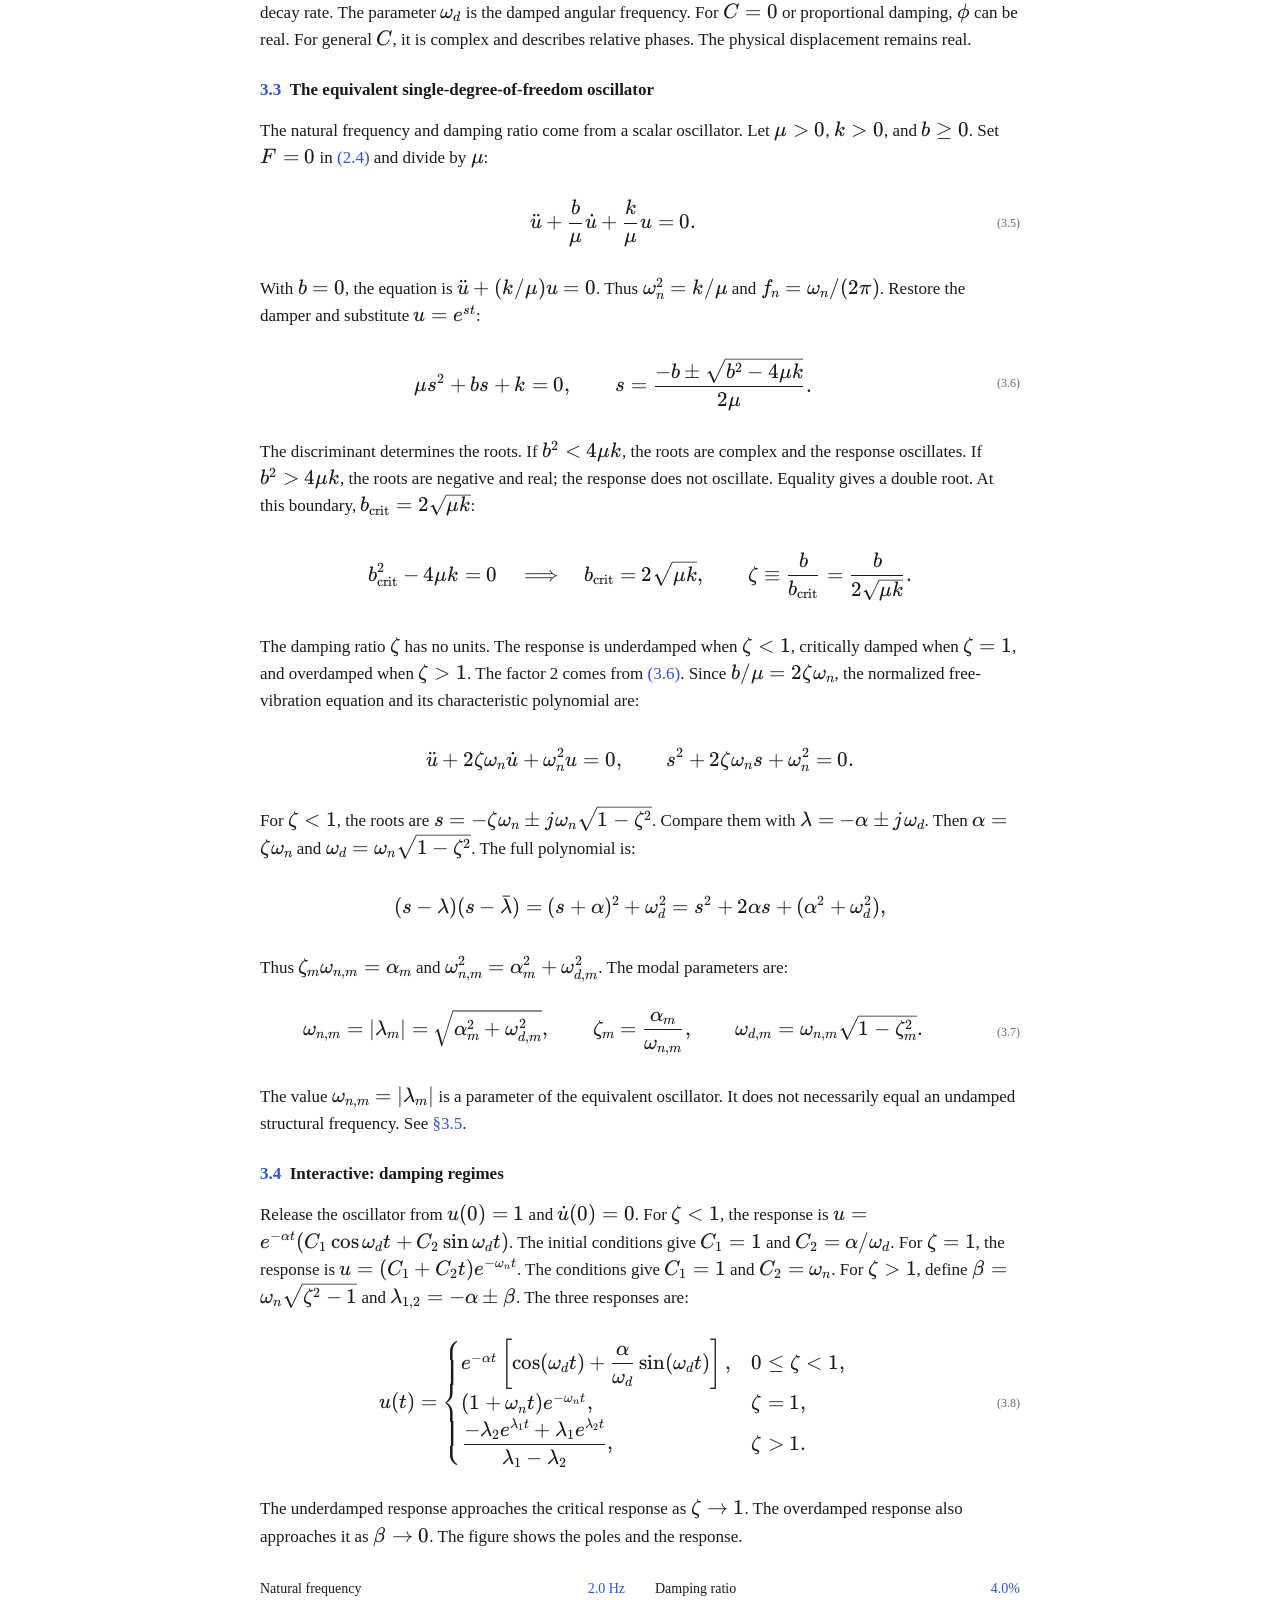
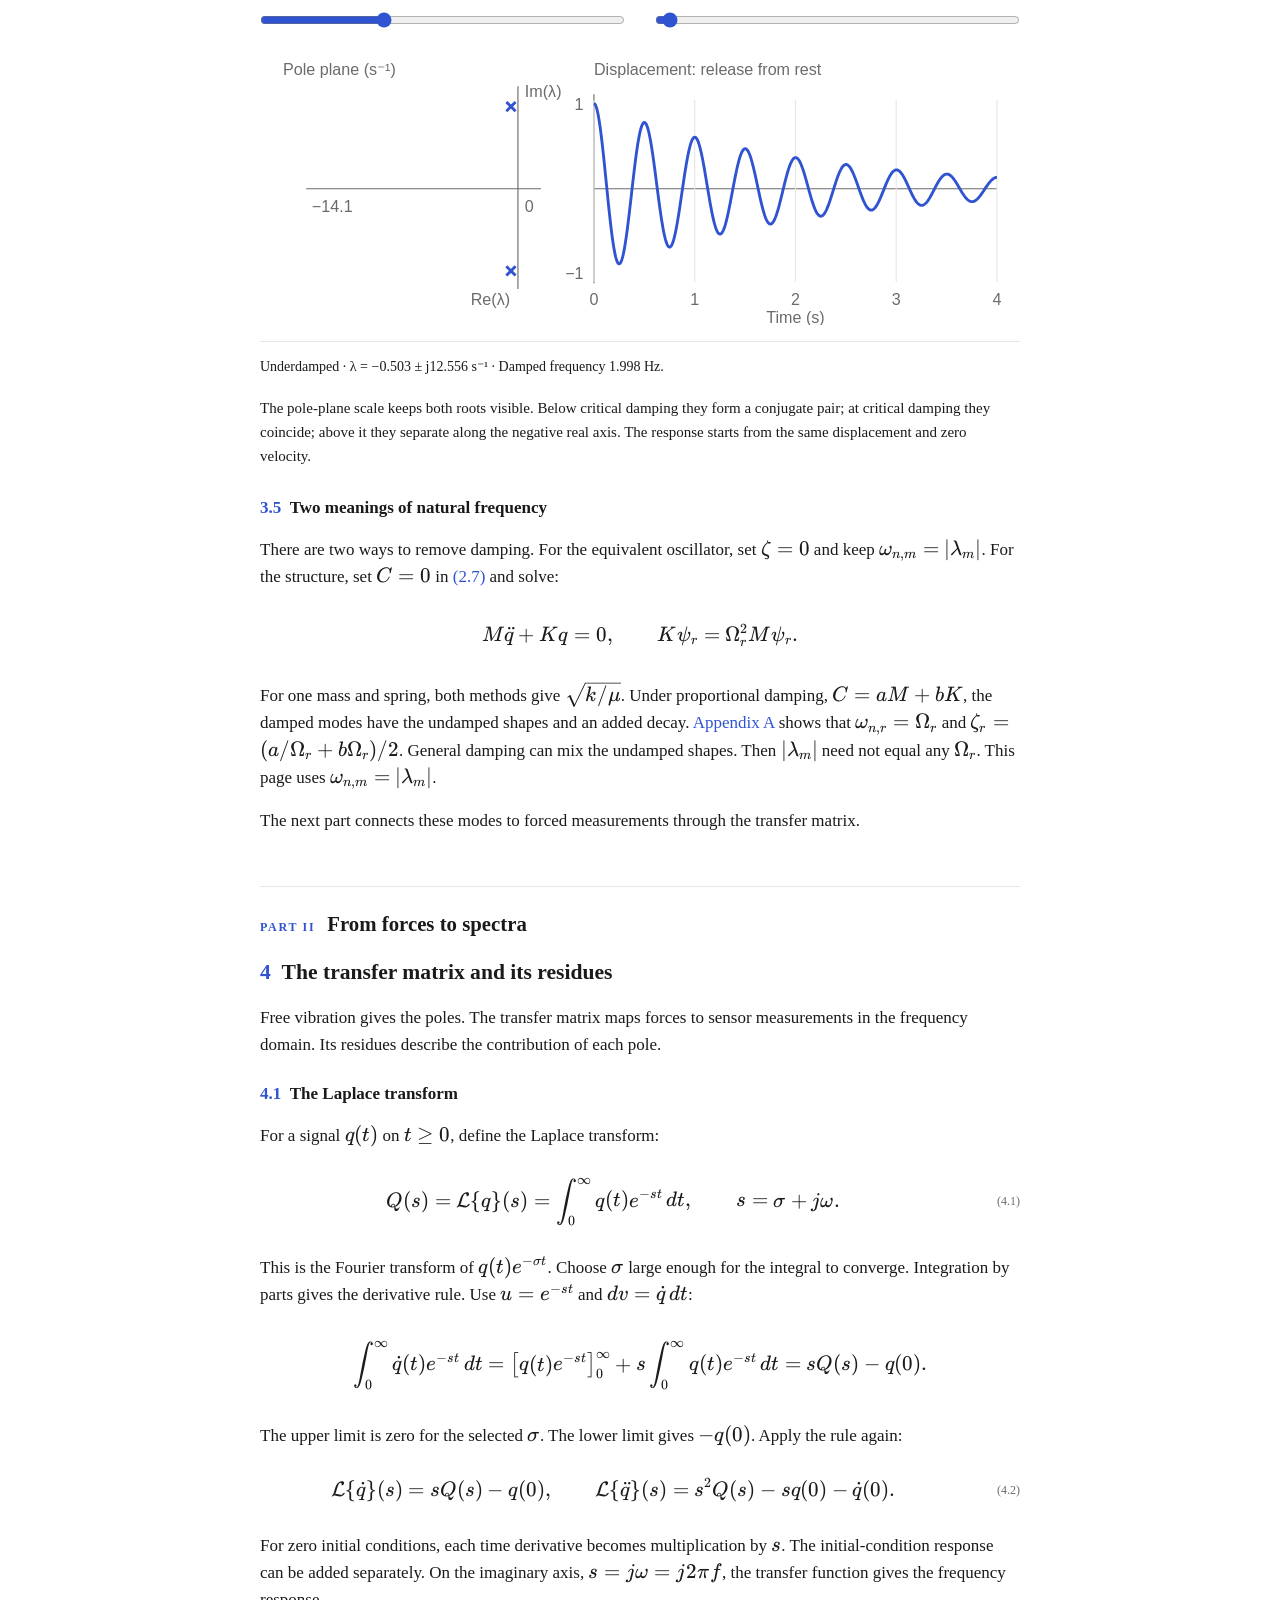
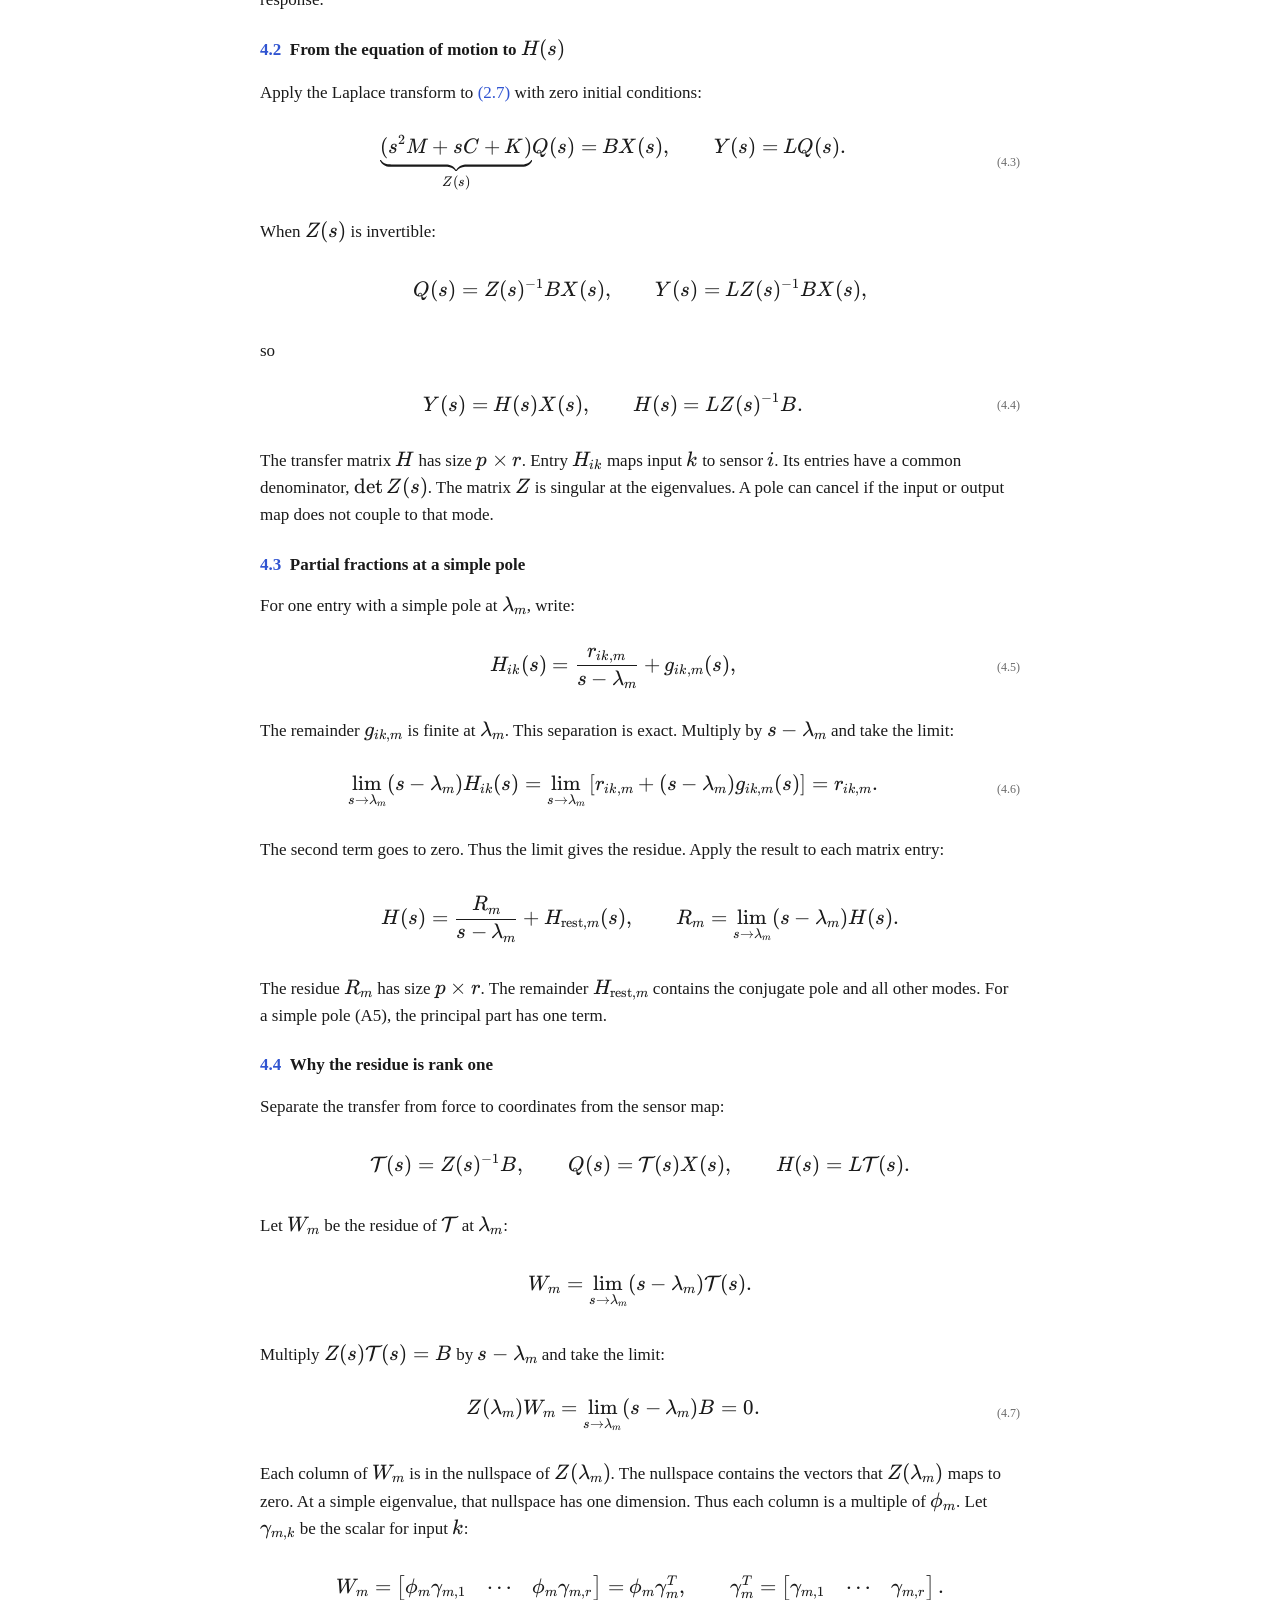
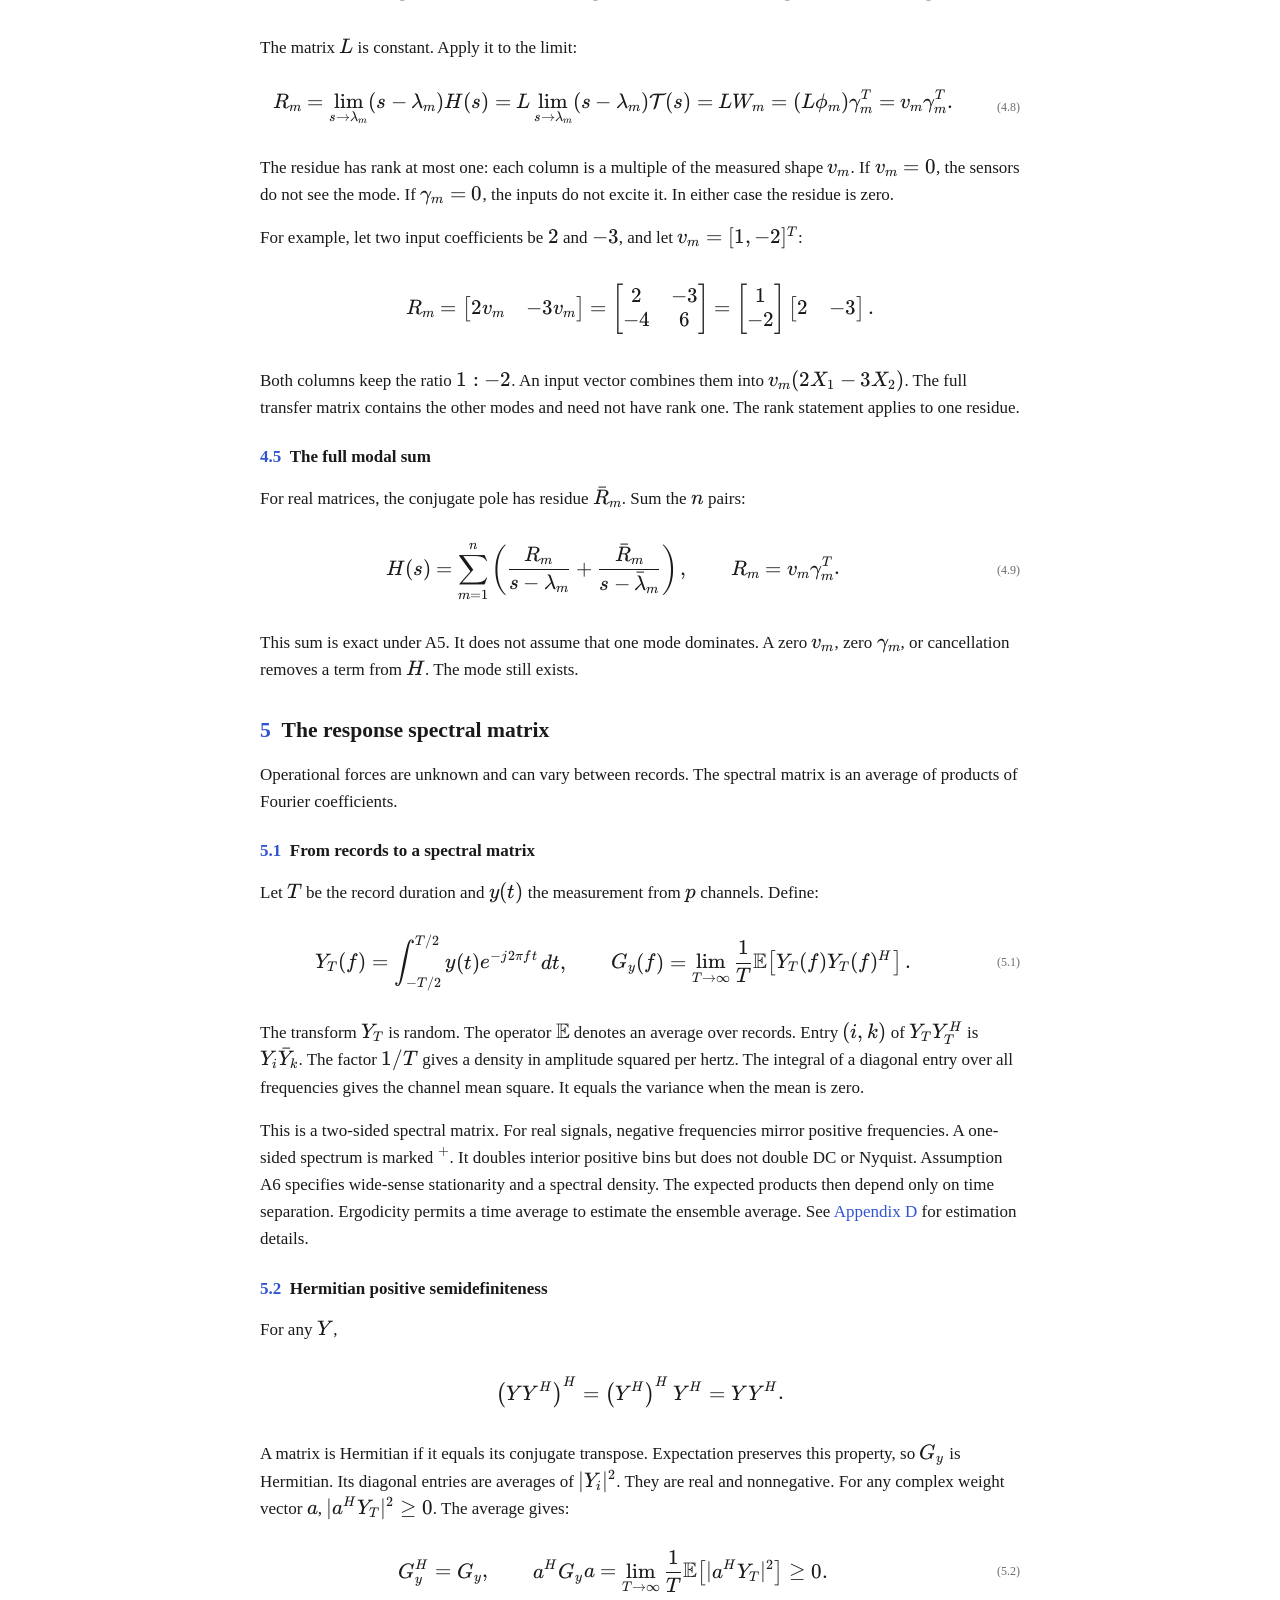
